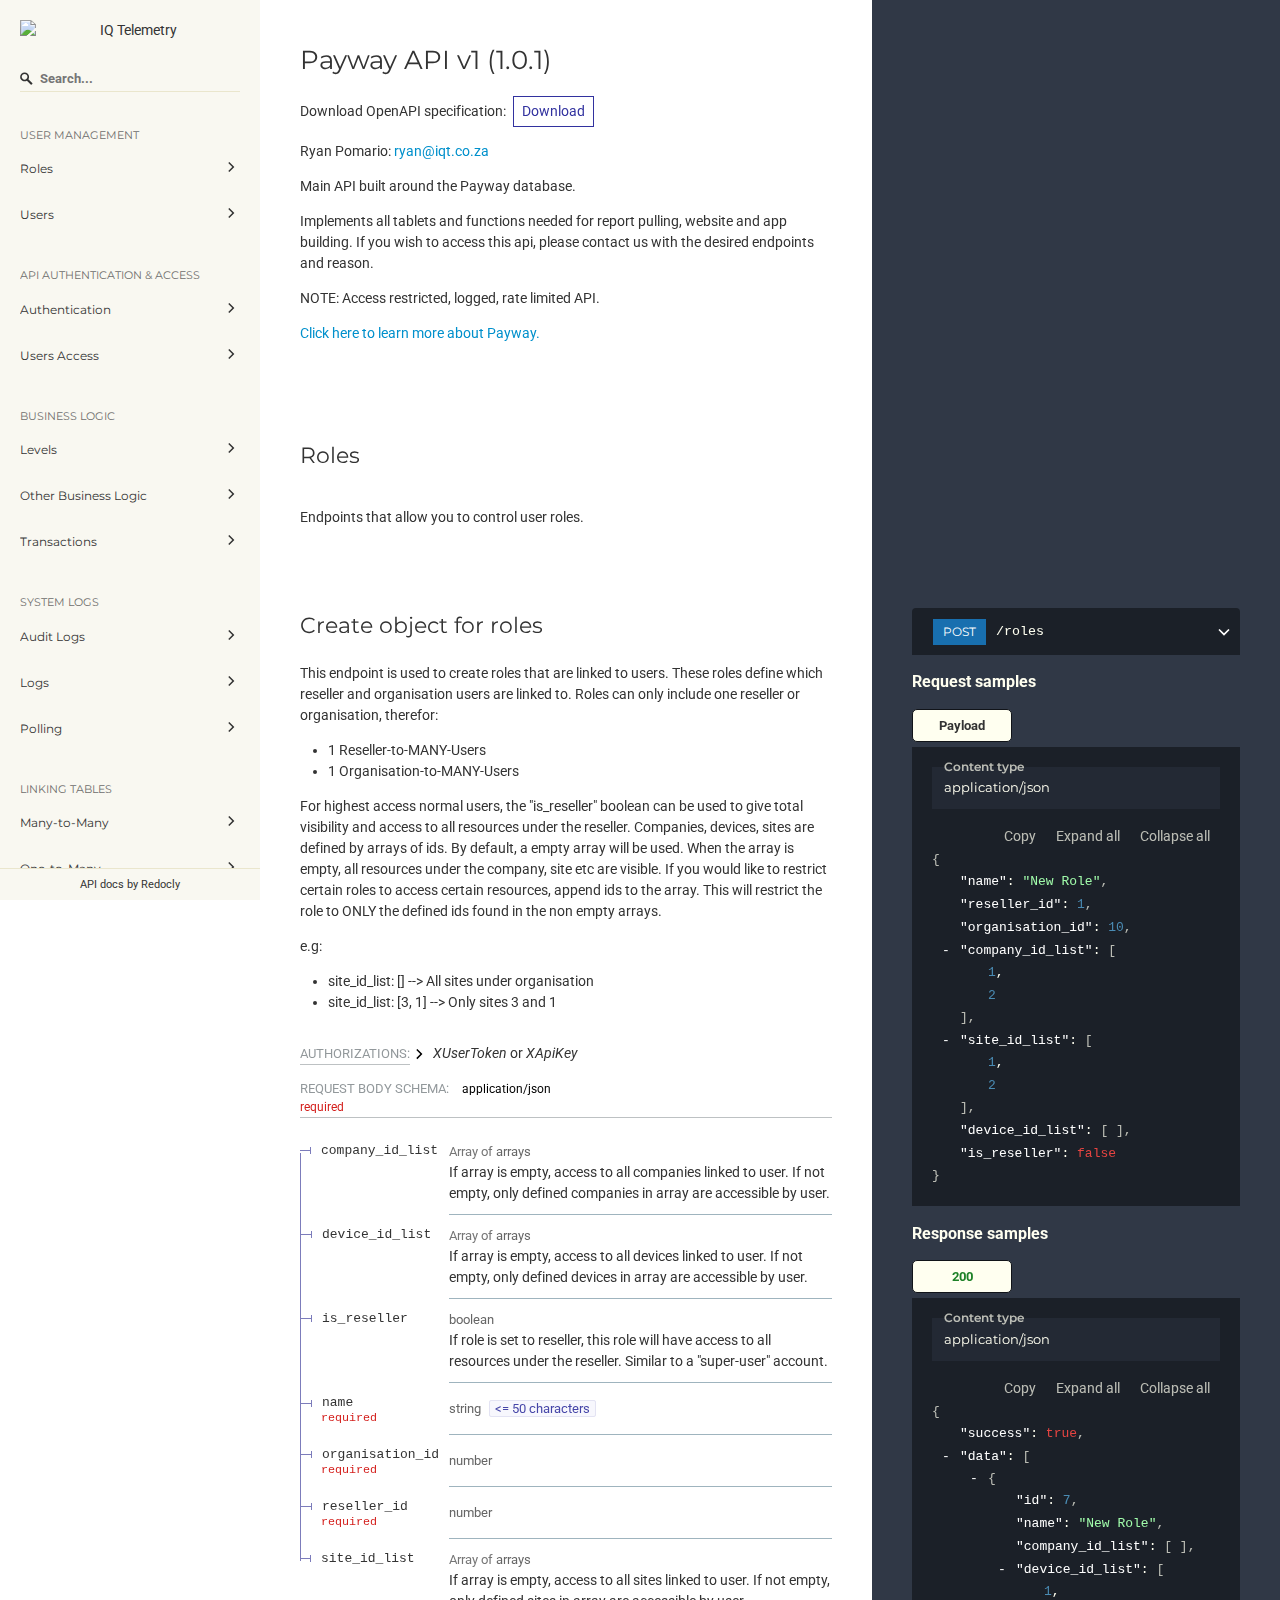
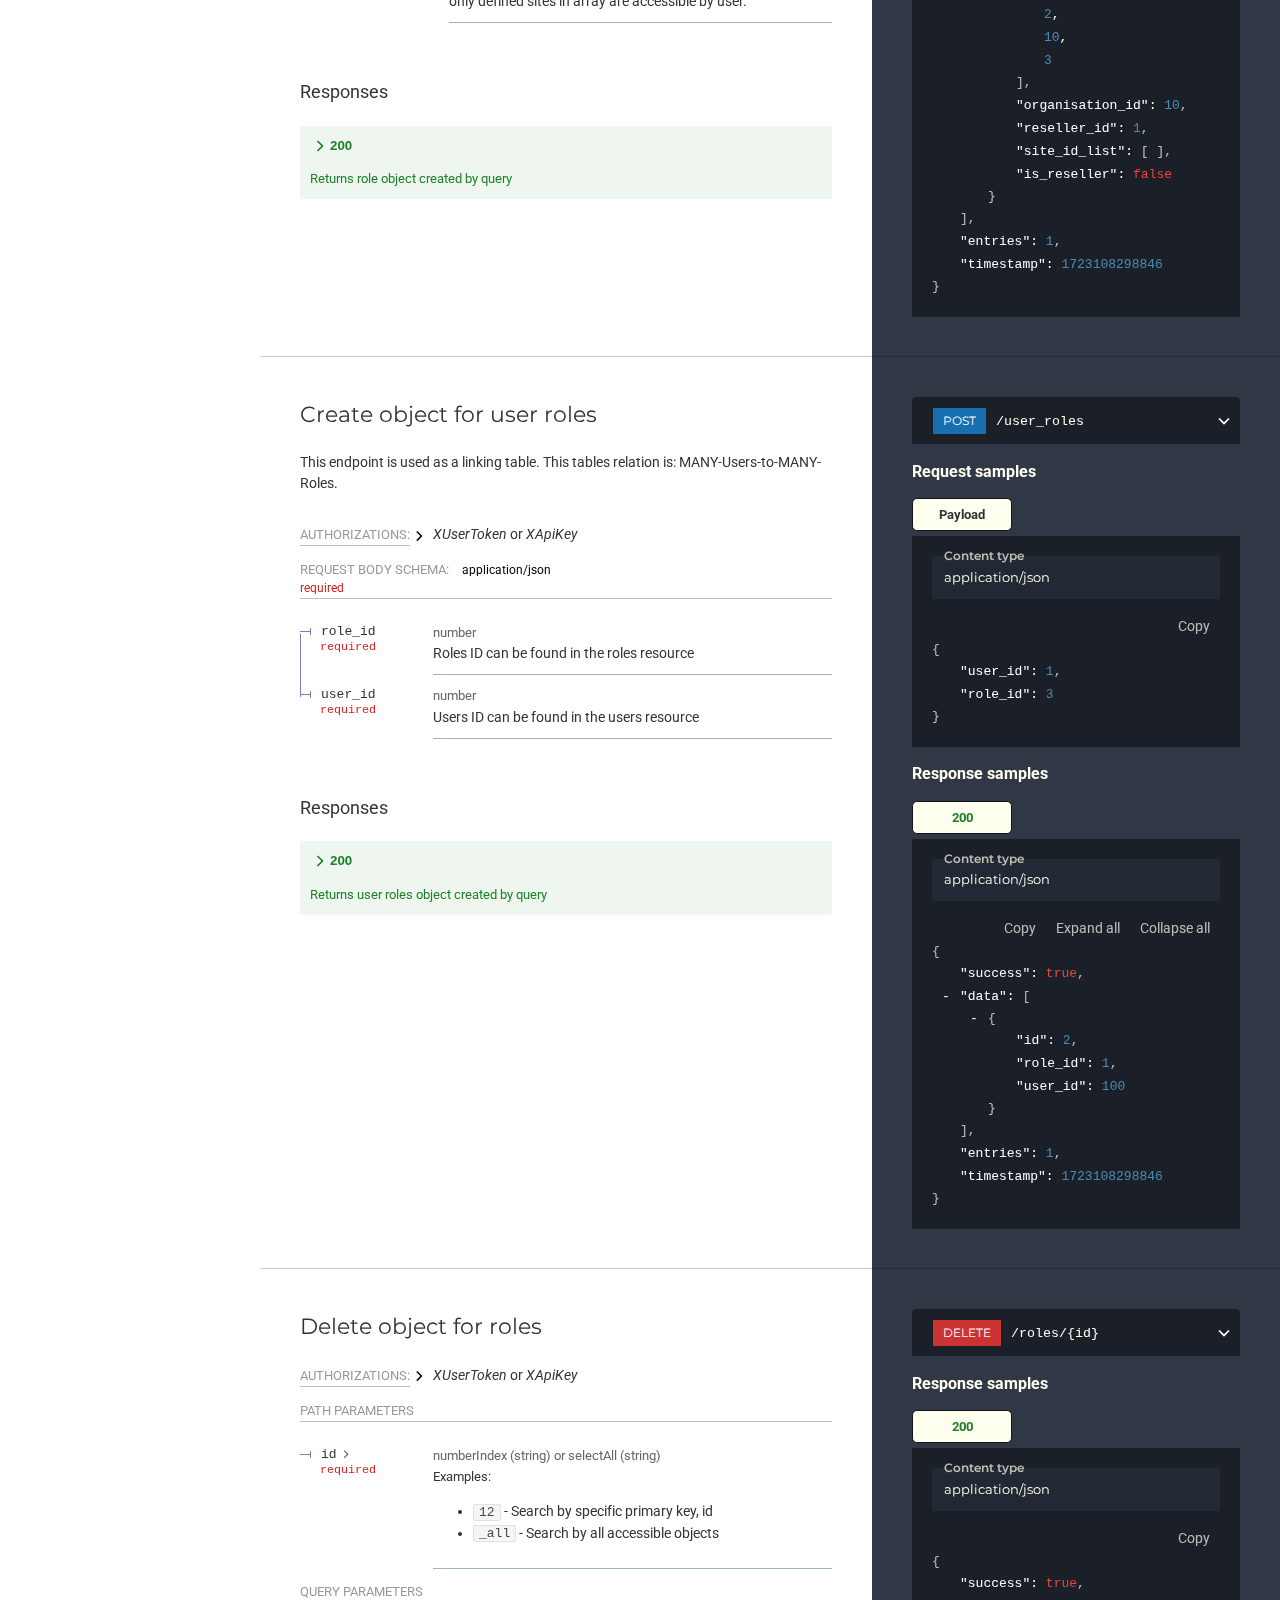
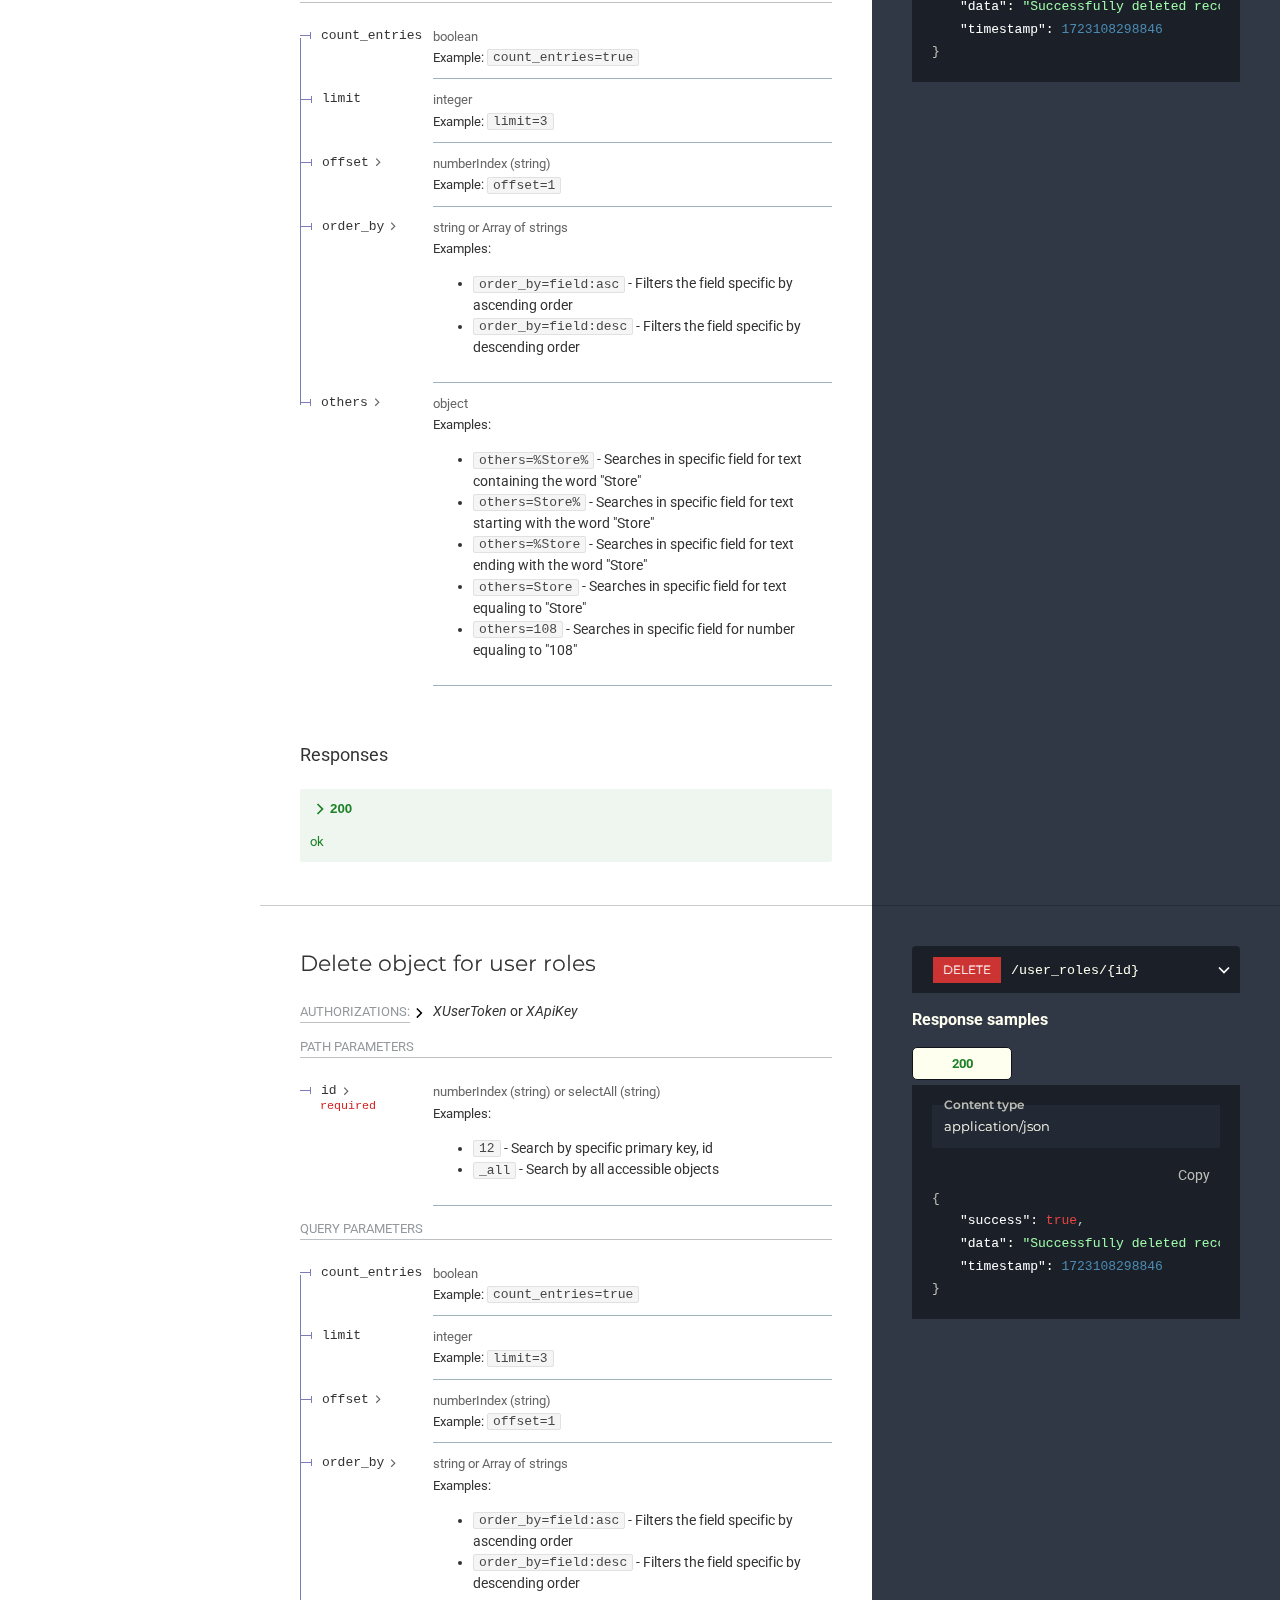
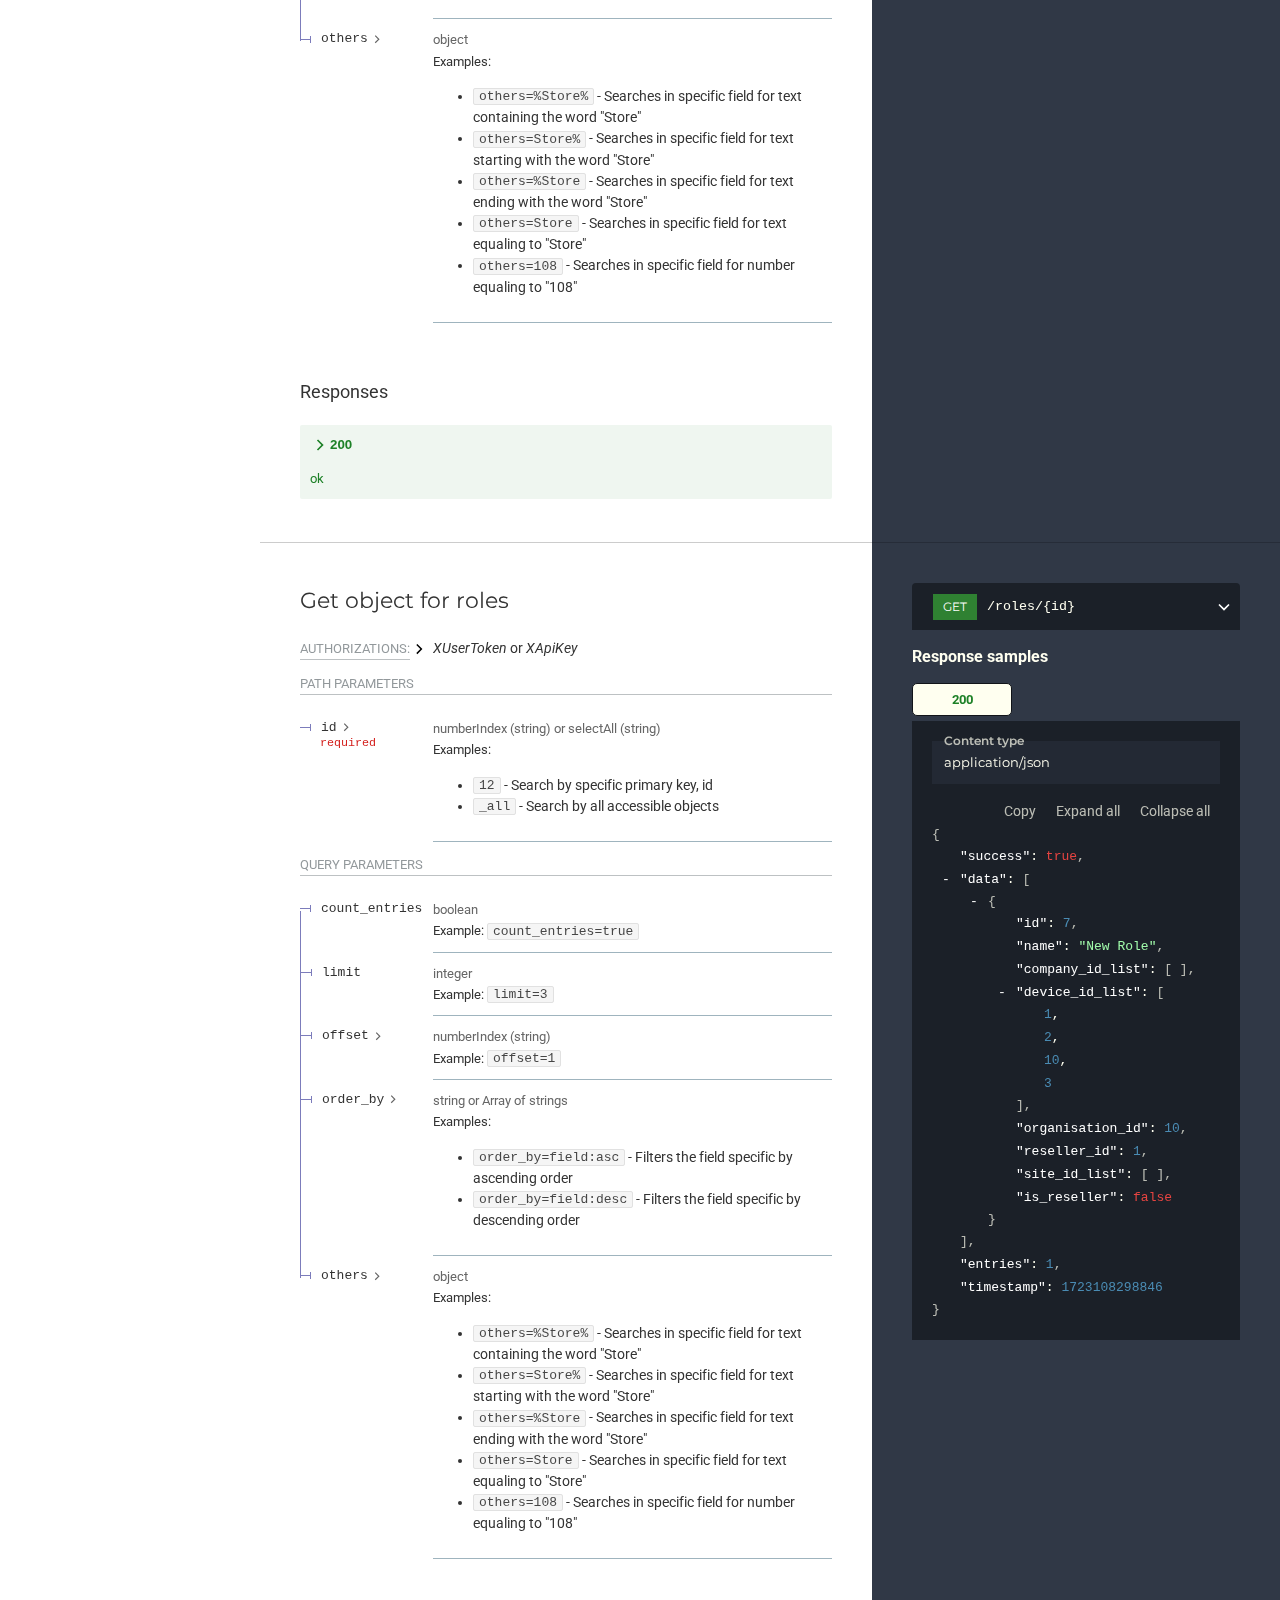
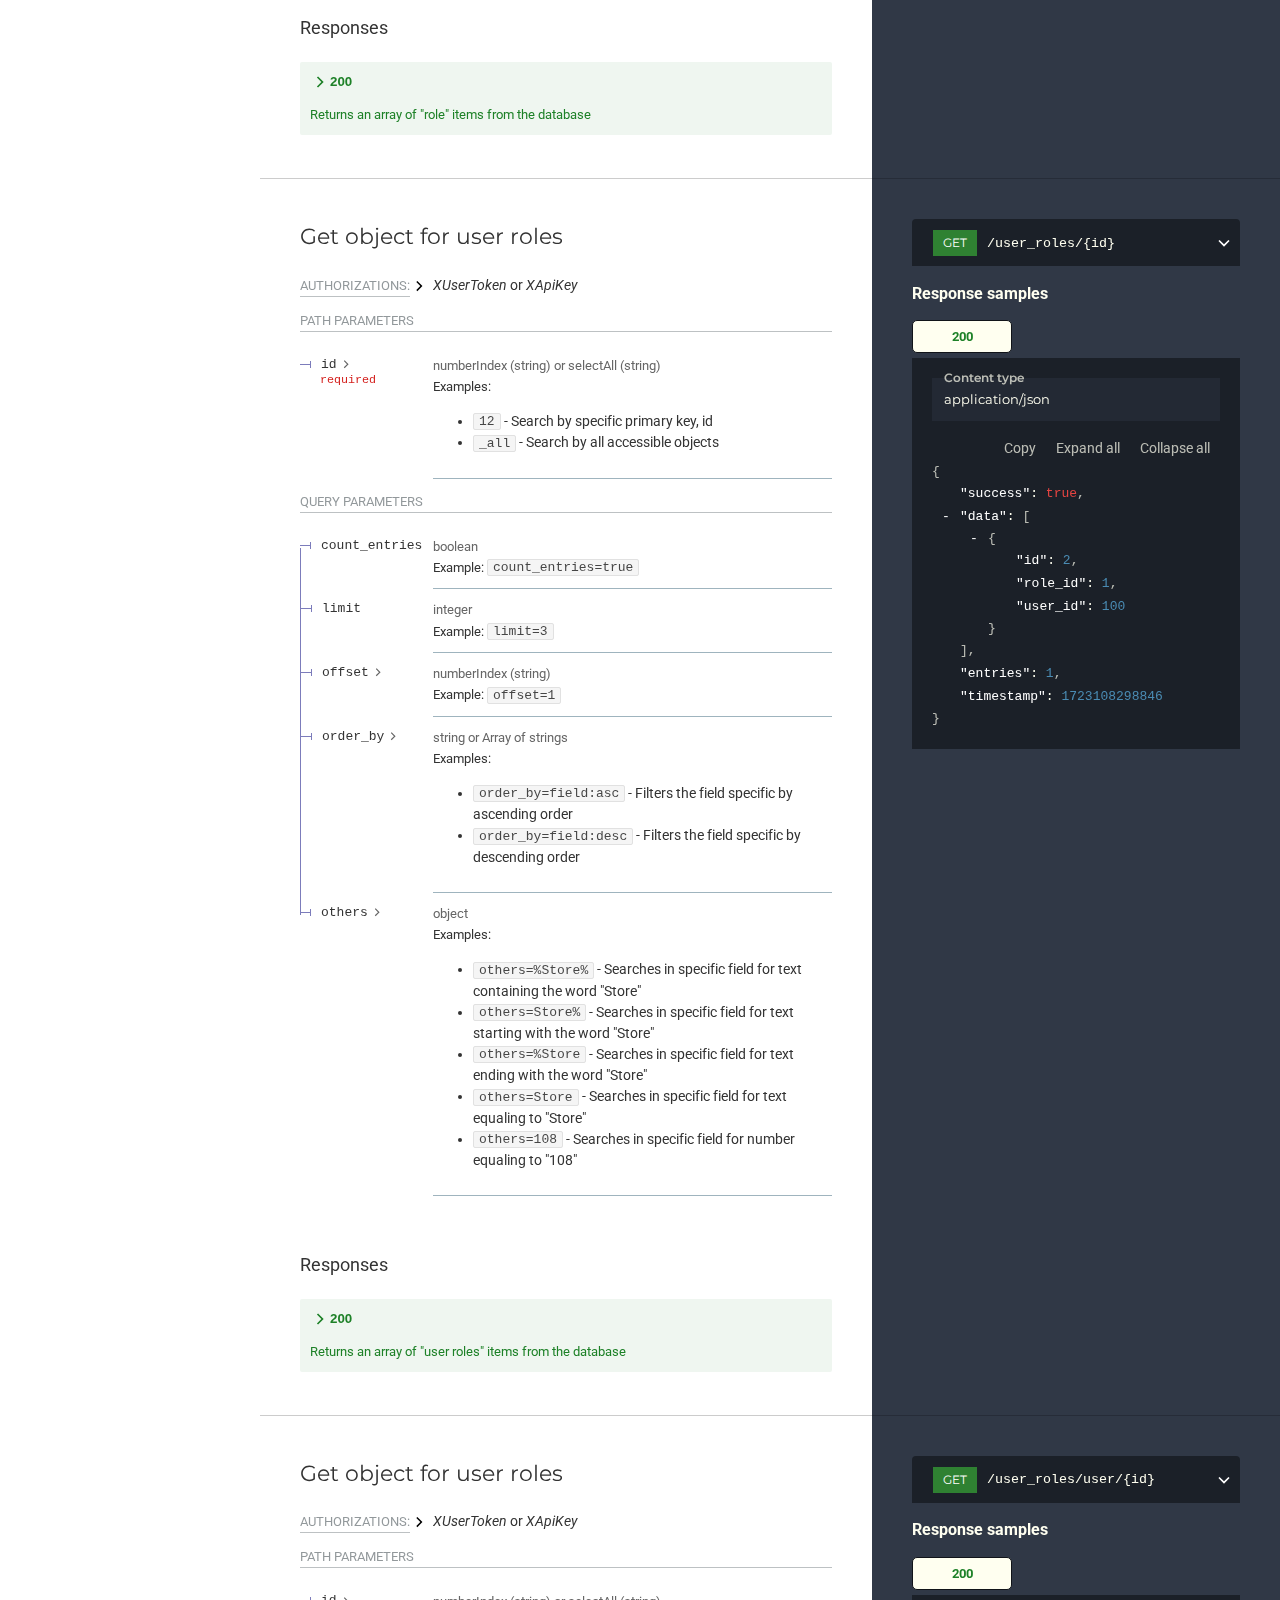
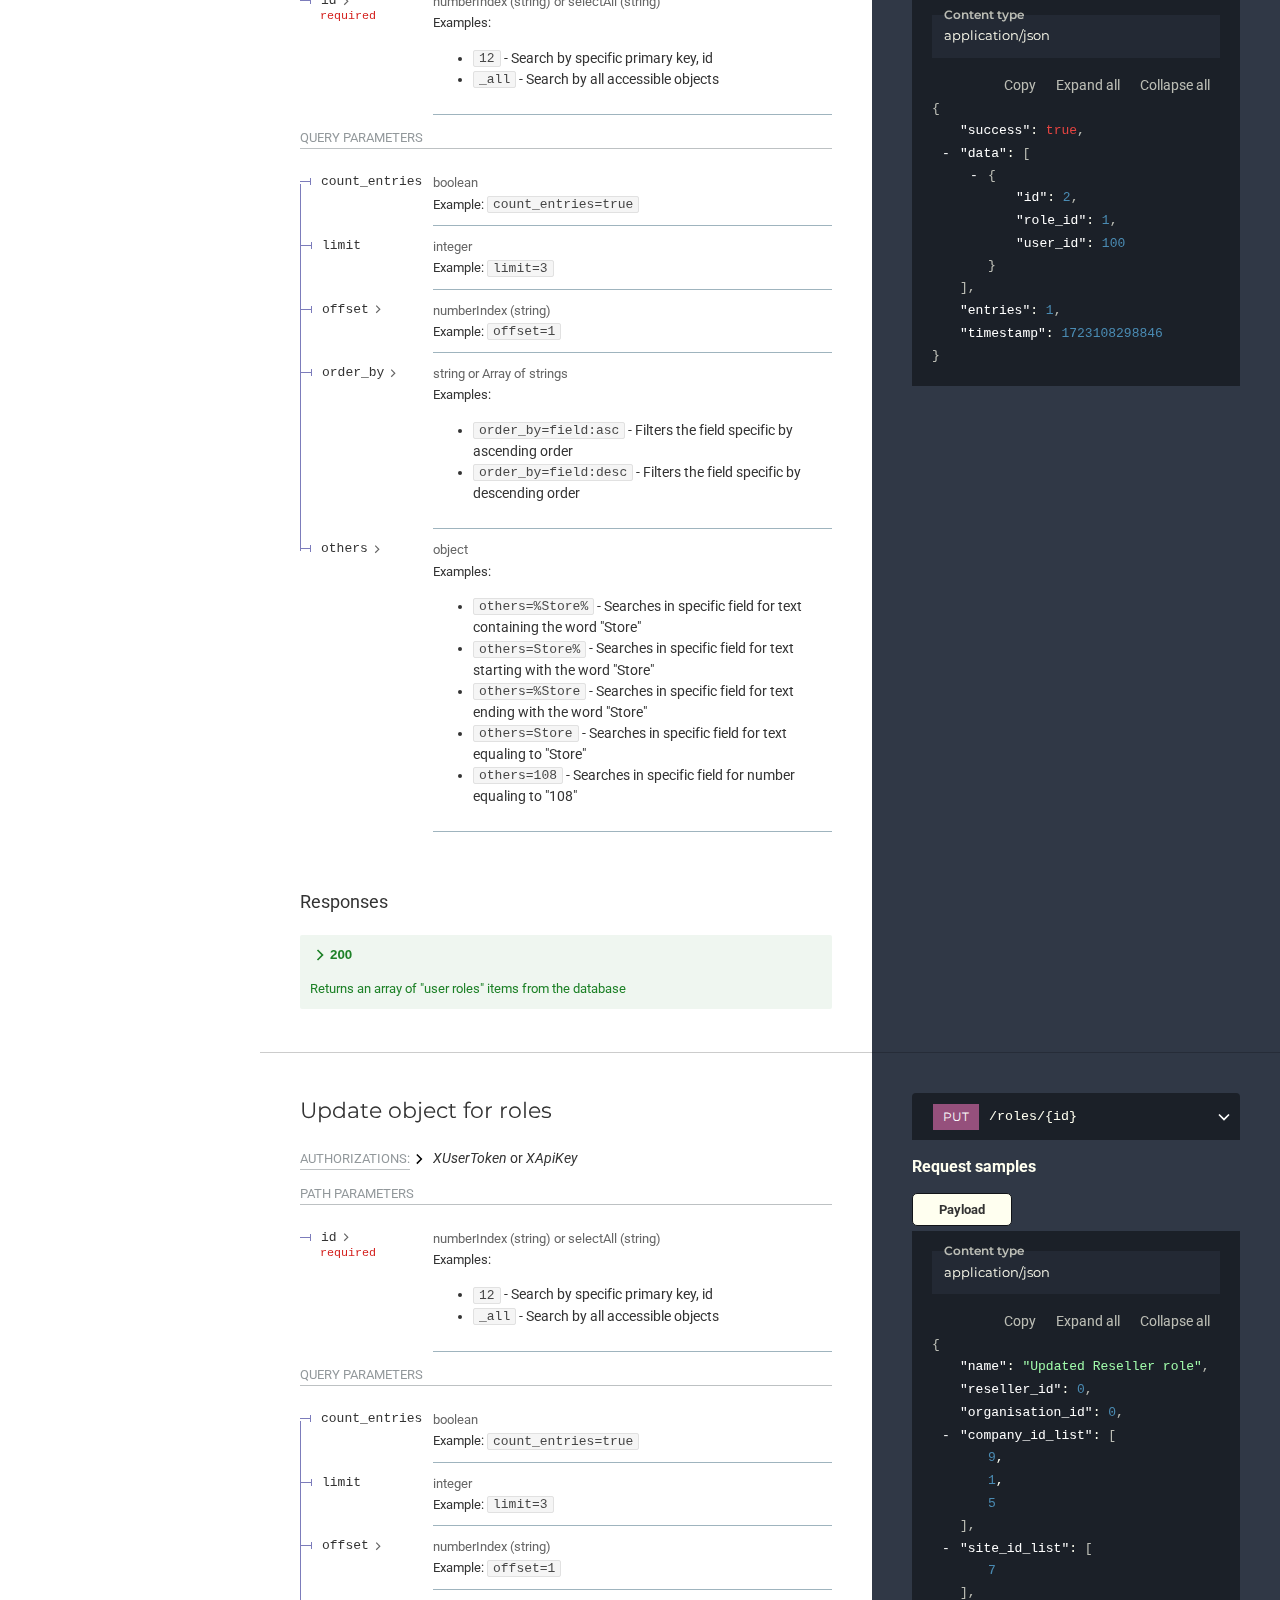
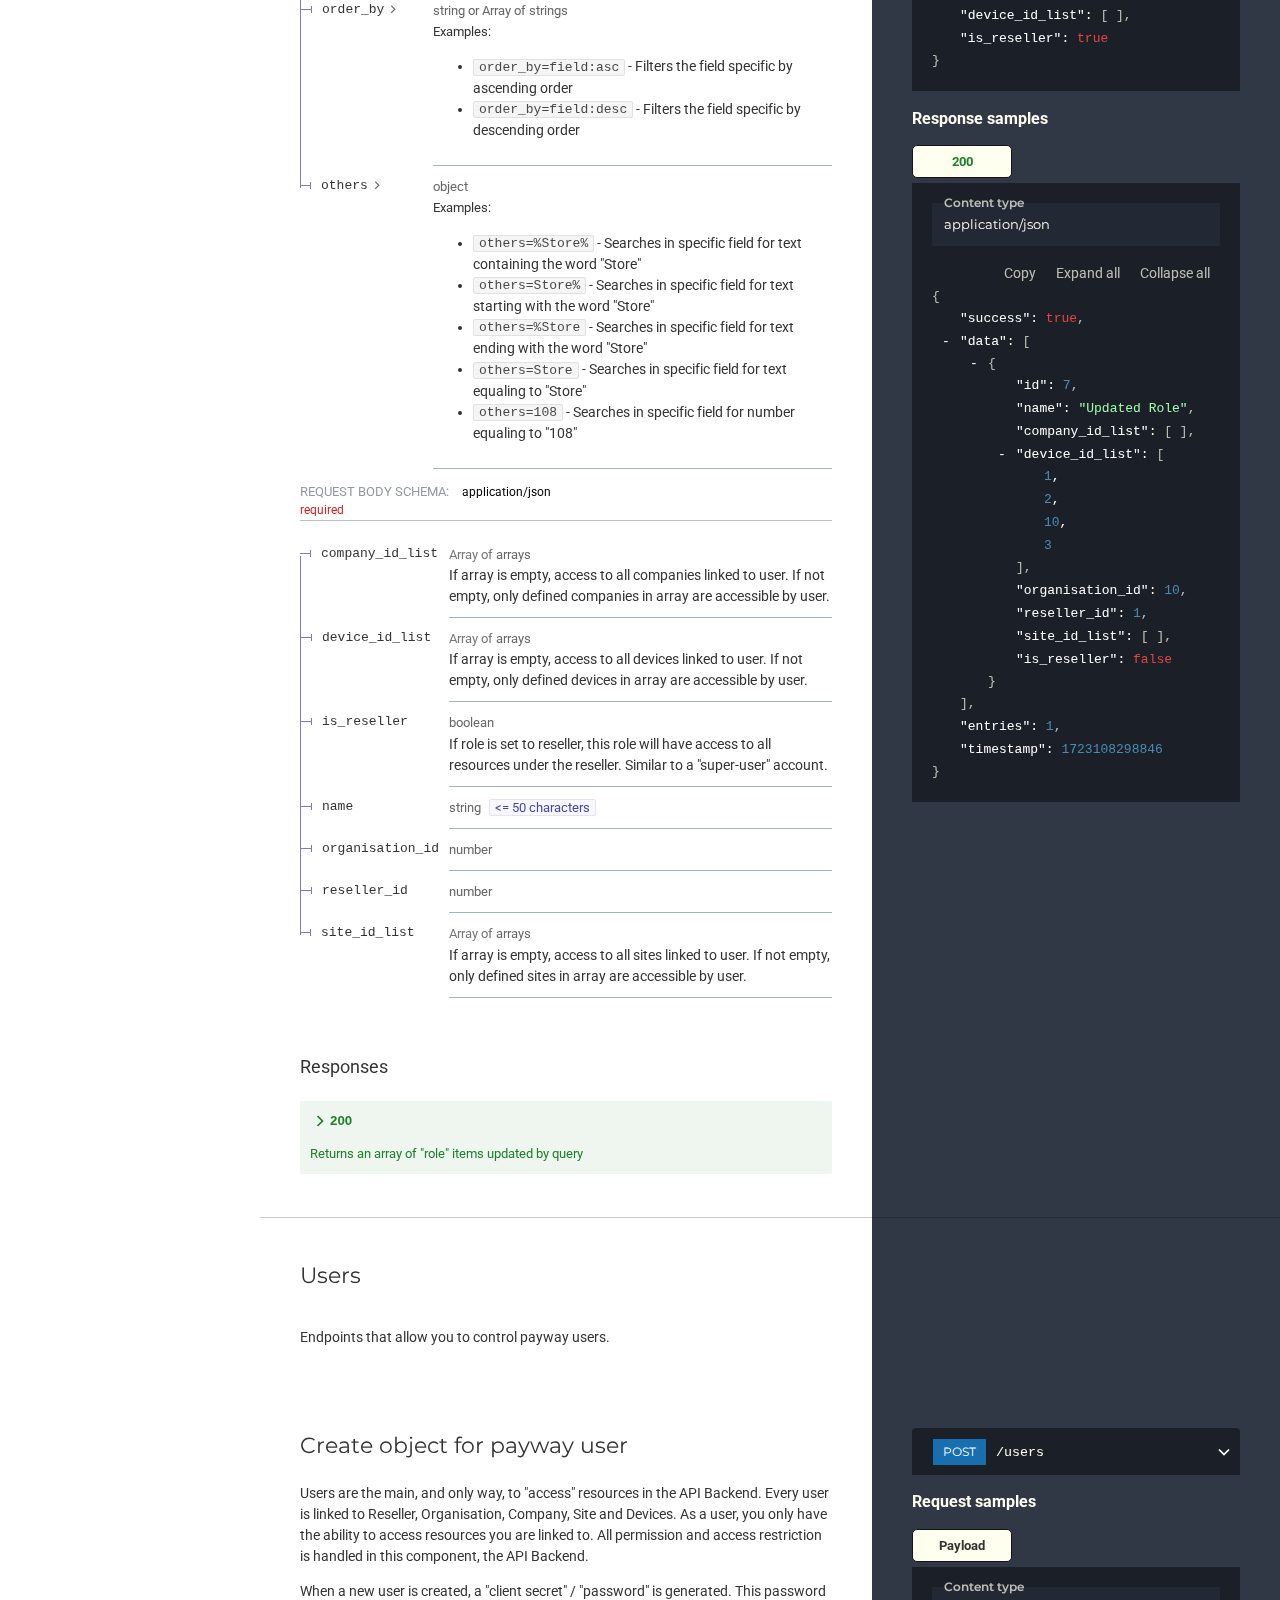
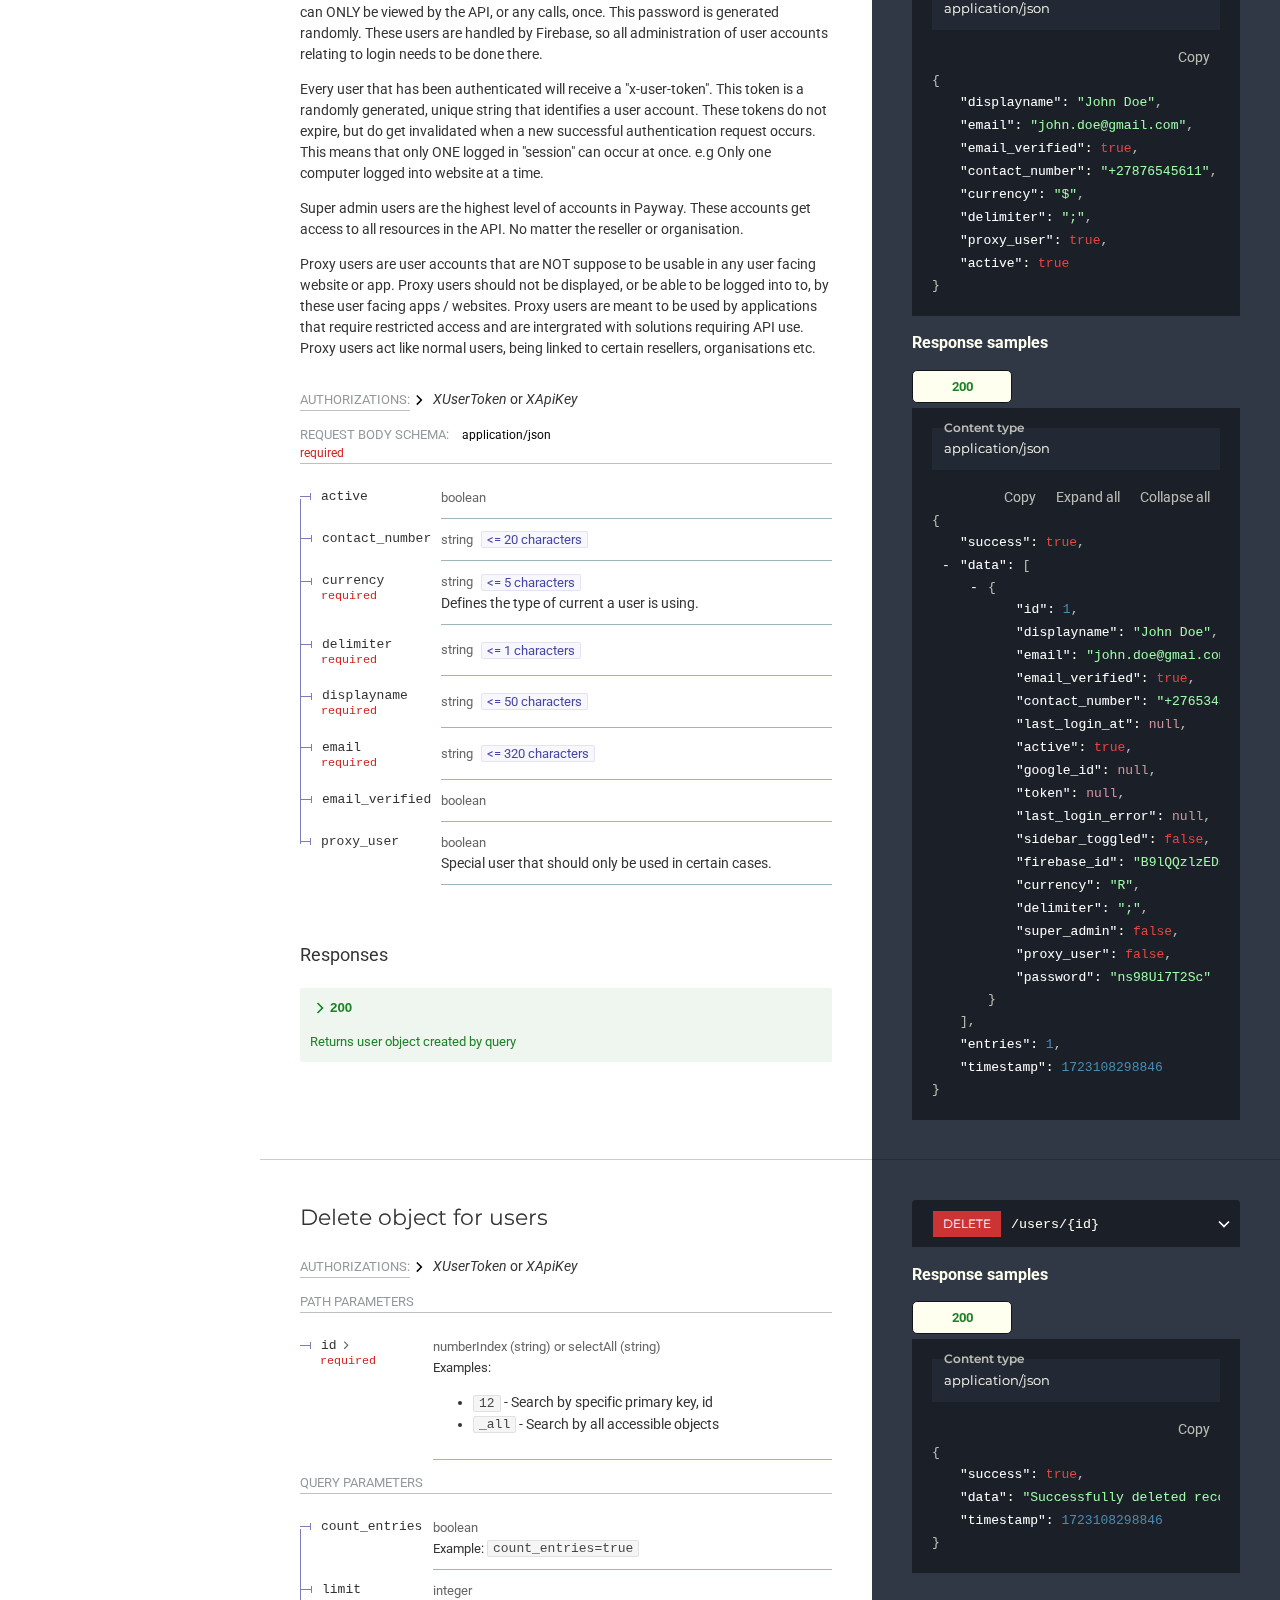
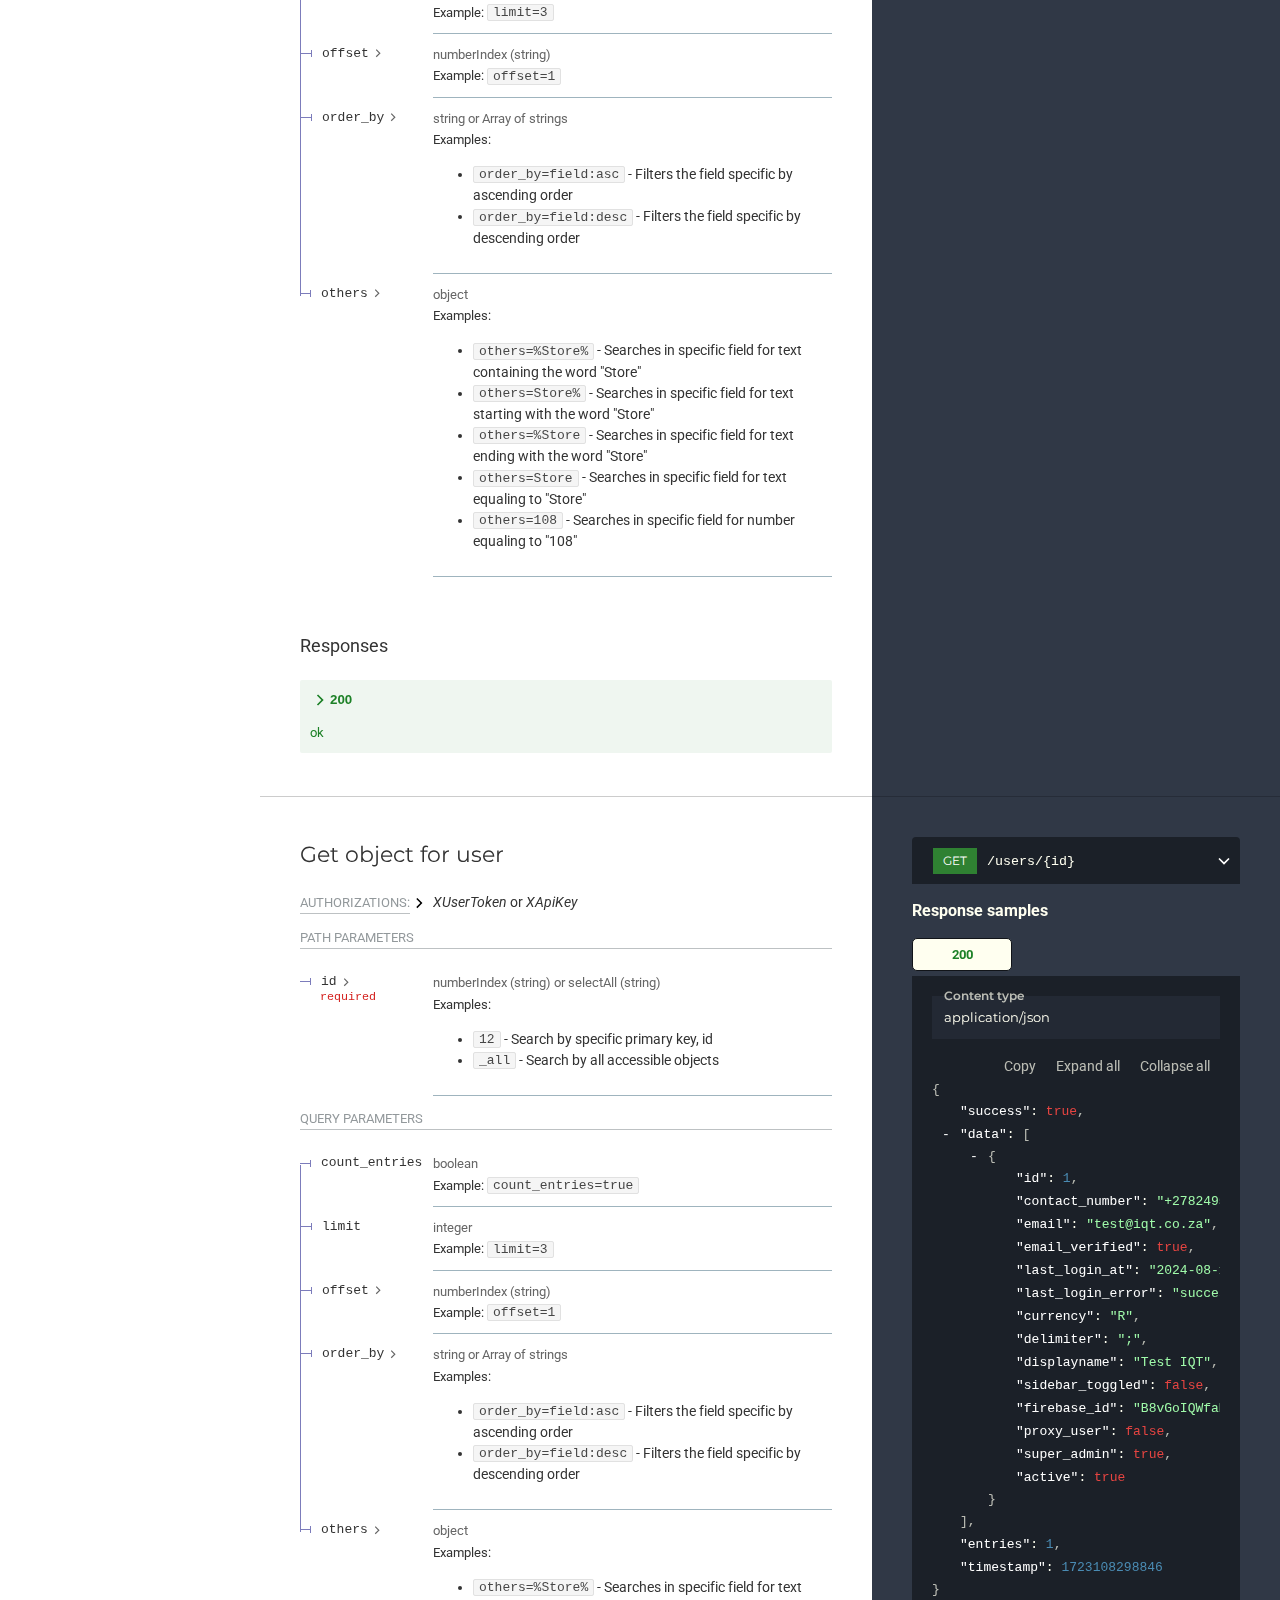
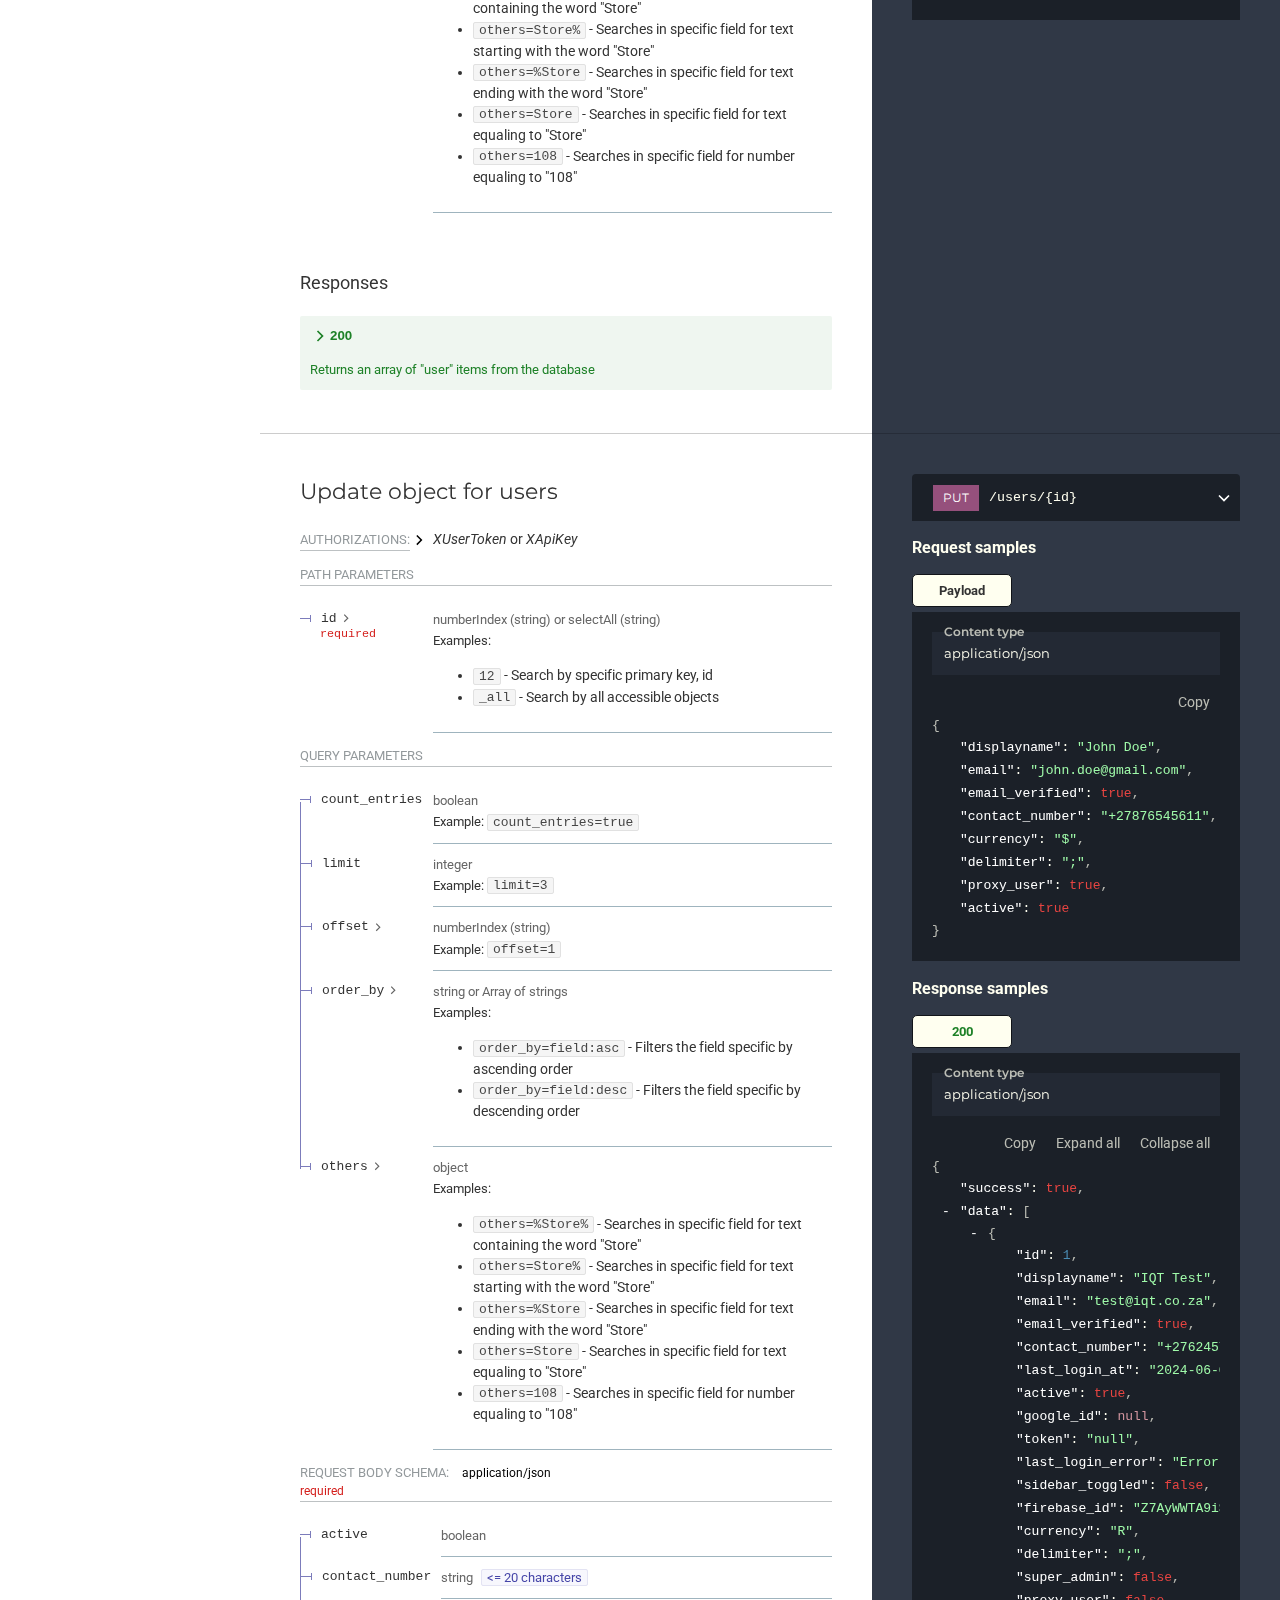
==== docs/index.html @ f42d96e9 "Add OpenAPI spec" ====
<!DOCTYPE html>
<html>

<head>
  <meta charset="utf8" />
  <title>Payway API v1</title>
  <!-- needed for adaptive design -->
  <meta name="viewport" content="width=device-width, initial-scale=1">
  <style>
    body {
      padding: 0;
      margin: 0;
    }
  </style>
  <script src="https://cdn.redoc.ly/redoc/v2.1.5/bundles/redoc.standalone.js"></script><style data-styled="true" data-styled-version="6.1.12">.htdgPt{width:calc(100% - 40%);padding:0 40px;}/*!sc*/
@media print,screen and (max-width: 75rem){.htdgPt{width:100%;padding:40px 40px;}}/*!sc*/
.gxopqJ{width:calc(100% - 40%);padding:0 40px;}/*!sc*/
@media print,screen and (max-width: 75rem){.gxopqJ{width:100%;padding:0px 40px;}}/*!sc*/
data-styled.g4[id="sc-fQpRED"]{content:"htdgPt,gxopqJ,"}/*!sc*/
.diwyyM{padding:40px 0;}/*!sc*/
.diwyyM:last-child{min-height:calc(100vh + 1px);}/*!sc*/
.diwyyM>.diwyyM:last-child{min-height:initial;}/*!sc*/
@media print,screen and (max-width: 75rem){.diwyyM{padding:0;}}/*!sc*/
.kcRA-dj{padding:40px 0;position:relative;}/*!sc*/
.kcRA-dj:last-child{min-height:calc(100vh + 1px);}/*!sc*/
.kcRA-dj>.kcRA-dj:last-child{min-height:initial;}/*!sc*/
@media print,screen and (max-width: 75rem){.kcRA-dj{padding:0;}}/*!sc*/
.kcRA-dj:not(:last-of-type):after{position:absolute;bottom:0;width:100%;display:block;content:'';border-bottom:1px solid rgba(0, 0, 0, 0.2);}/*!sc*/
data-styled.g5[id="sc-dsLQwm"]{content:"diwyyM,kcRA-dj,"}/*!sc*/
.giBmgW{width:40%;color:ivory;background-color:#303846;padding:0 40px;}/*!sc*/
@media print,screen and (max-width: 75rem){.giBmgW{width:100%;padding:40px 40px;}}/*!sc*/
data-styled.g6[id="sc-iKTcqh"]{content:"giBmgW,"}/*!sc*/
.fFxqEH{background-color:#303846;}/*!sc*/
data-styled.g7[id="sc-gnpbhQ"]{content:"fFxqEH,"}/*!sc*/
.dSIRVR{display:flex;width:100%;padding:0;}/*!sc*/
@media print,screen and (max-width: 75rem){.dSIRVR{flex-direction:column;}}/*!sc*/
data-styled.g8[id="sc-la-DxNn"]{content:"dSIRVR,"}/*!sc*/
.gfRsnu{font-family:Montserrat,sans-serif;font-weight:400;font-size:1.85714em;line-height:1.6em;color:#333333;}/*!sc*/
data-styled.g9[id="sc-iCZwEW"]{content:"gfRsnu,"}/*!sc*/
.cbpGTP{font-family:Montserrat,sans-serif;font-weight:400;font-size:1.57143em;line-height:1.6em;color:#333333;margin:0 0 20px;}/*!sc*/
data-styled.g10[id="sc-knesRu"]{content:"cbpGTP,"}/*!sc*/
.hXfqdp{color:ivory;}/*!sc*/
data-styled.g12[id="sc-kkmypM"]{content:"hXfqdp,"}/*!sc*/
.gwrByh{border-bottom:1px solid rgba(38, 50, 56, 0.3);margin:1em 0 1em 0;color:rgba(38, 50, 56, 0.5);font-weight:normal;text-transform:uppercase;font-size:0.929em;line-height:20px;}/*!sc*/
data-styled.g13[id="sc-dkjaqt"]{content:"gwrByh,"}/*!sc*/
.hSvuOo{cursor:pointer;margin-left:-20px;padding:0;line-height:1;width:20px;display:inline-block;outline:0;}/*!sc*/
.hSvuOo:before{content:'';width:15px;height:15px;background-size:contain;background-image:url('[data-uri]');opacity:0.5;visibility:hidden;display:inline-block;vertical-align:middle;}/*!sc*/
h1:hover>.hSvuOo::before,h2:hover>.hSvuOo::before,.hSvuOo:hover::before{visibility:visible;}/*!sc*/
data-styled.g14[id="sc-jCbFiK"]{content:"hSvuOo,"}/*!sc*/
.gUrACV{height:18px;width:18px;min-width:18px;vertical-align:middle;float:right;transition:transform 0.2s ease-out;transform:rotateZ(-90deg);}/*!sc*/
.dJanPw{height:1.3em;width:1.3em;min-width:1.3em;vertical-align:middle;transition:transform 0.2s ease-out;transform:rotateZ(-90deg);}/*!sc*/
.fqtTpb{height:1.5em;width:1.5em;min-width:1.5em;vertical-align:middle;float:left;transition:transform 0.2s ease-out;transform:rotateZ(-90deg);}/*!sc*/
.fqtTpb polygon{fill:#1d8127;}/*!sc*/
.iMxoRf{height:20px;width:20px;min-width:20px;vertical-align:middle;float:right;transition:transform 0.2s ease-out;transform:rotateZ(0);}/*!sc*/
.iMxoRf polygon{fill:white;}/*!sc*/
.MHxpd{height:18px;width:18px;min-width:18px;vertical-align:middle;transition:transform 0.2s ease-out;transform:rotateZ(-90deg);}/*!sc*/
data-styled.g15[id="sc-cBYhjr"]{content:"gUrACV,dJanPw,fqtTpb,iMxoRf,MHxpd,"}/*!sc*/
.gbdrVc{border-left:1px solid #7c7cbb;box-sizing:border-box;position:relative;padding:10px 10px 10px 0;}/*!sc*/
@media screen and (max-width: 50rem){.gbdrVc{display:block;overflow:hidden;}}/*!sc*/
tr:first-of-type>.gbdrVc,tr.last>.gbdrVc{border-left-width:0;background-position:top left;background-repeat:no-repeat;background-size:1px 100%;}/*!sc*/
tr:first-of-type>.gbdrVc{background-image:linear-gradient(
      to bottom,
      transparent 0%,
      transparent 22px,
      #7c7cbb 22px,
      #7c7cbb 100%
    );}/*!sc*/
tr.last>.gbdrVc{background-image:linear-gradient(
      to bottom,
      #7c7cbb 0%,
      #7c7cbb 22px,
      transparent 22px,
      transparent 100%
    );}/*!sc*/
tr.last+tr>.gbdrVc{border-left-color:transparent;}/*!sc*/
tr.last:first-child>.gbdrVc{background:none;border-left-color:transparent;}/*!sc*/
data-styled.g18[id="sc-tOkKi"]{content:"gbdrVc,"}/*!sc*/
.bUksBx{vertical-align:top;line-height:20px;white-space:nowrap;font-size:13px;font-family:Courier,monospace;}/*!sc*/
.bUksBx.deprecated{text-decoration:line-through;color:#707070;}/*!sc*/
data-styled.g20[id="sc-epPVmt"]{content:"bUksBx,"}/*!sc*/
.exGrJC{border-bottom:1px solid #9fb4be;padding:10px 0;width:75%;box-sizing:border-box;}/*!sc*/
tr.expanded .exGrJC{border-bottom:none;}/*!sc*/
@media screen and (max-width: 50rem){.exGrJC{padding:0 20px;border-bottom:none;border-left:1px solid #7c7cbb;}tr.last>.exGrJC{border-left:none;}}/*!sc*/
data-styled.g21[id="sc-fpSrms"]{content:"exGrJC,"}/*!sc*/
.hTjFRU{color:#7c7cbb;font-family:Courier,monospace;margin-right:10px;}/*!sc*/
.hTjFRU::before{content:'';display:inline-block;vertical-align:middle;width:10px;height:1px;background:#7c7cbb;}/*!sc*/
.hTjFRU::after{content:'';display:inline-block;vertical-align:middle;width:1px;background:#7c7cbb;height:7px;}/*!sc*/
data-styled.g22[id="sc-hfvVTD"]{content:"hTjFRU,"}/*!sc*/
.ceVHDP{border-collapse:separate;border-radius:3px;font-size:14px;border-spacing:0;width:100%;}/*!sc*/
.ceVHDP >tr{vertical-align:middle;}/*!sc*/
@media screen and (max-width: 50rem){.ceVHDP{display:block;}.ceVHDP >tr,.ceVHDP >tbody>tr{display:block;}}/*!sc*/
@media screen and (max-width: 50rem) and (-ms-high-contrast:none){.ceVHDP td{float:left;width:100%;}}/*!sc*/
.ceVHDP .sc-ifyrTC,.ceVHDP .sc-ifyrTC .sc-ifyrTC .sc-ifyrTC,.ceVHDP .sc-ifyrTC .sc-ifyrTC .sc-ifyrTC .sc-ifyrTC .sc-ifyrTC{margin:1em;margin-right:0;background:#fafafa;}/*!sc*/
.ceVHDP .sc-ifyrTC .sc-ifyrTC,.ceVHDP .sc-ifyrTC .sc-ifyrTC .sc-ifyrTC .sc-ifyrTC,.ceVHDP .sc-ifyrTC .sc-ifyrTC .sc-ifyrTC .sc-ifyrTC .sc-ifyrTC .sc-ifyrTC{background:#ffffff;}/*!sc*/
data-styled.g24[id="sc-dENhDJ"]{content:"ceVHDP,"}/*!sc*/
.bXxWav >ul{list-style:none;padding:0;margin:0;margin:0 -5px;}/*!sc*/
.bXxWav >ul >li{padding:5px 10px;display:inline-block;background-color:#1b2028;border-bottom:1px solid rgba(0, 0, 0, 0.5);cursor:pointer;text-align:center;outline:none;color:#ffff8a;margin:0 5px 5px 5px;border:1px solid #111419;border-radius:5px;min-width:60px;font-size:0.9em;font-weight:bold;}/*!sc*/
.bXxWav >ul >li.react-tabs__tab--selected{color:#333333;background:ivory;}/*!sc*/
.bXxWav >ul >li.react-tabs__tab--selected:focus{outline:auto;}/*!sc*/
.bXxWav >ul >li:only-child{flex:none;min-width:100px;}/*!sc*/
.bXxWav >ul >li.tab-success{color:#1d8127;}/*!sc*/
.bXxWav >ul >li.tab-redirect{color:#ffa500;}/*!sc*/
.bXxWav >ul >li.tab-info{color:#87ceeb;}/*!sc*/
.bXxWav >ul >li.tab-error{color:#d41f1c;}/*!sc*/
.bXxWav >.react-tabs__tab-panel{background:#1b2028;}/*!sc*/
.bXxWav >.react-tabs__tab-panel>div,.bXxWav >.react-tabs__tab-panel>pre{padding:20px;margin:0;}/*!sc*/
.bXxWav >.react-tabs__tab-panel>div>pre{padding:0;}/*!sc*/
data-styled.g30[id="sc-bSlUec"]{content:"bXxWav,"}/*!sc*/
.fwfkcU code[class*='language-'],.fwfkcU pre[class*='language-']{text-shadow:0 -0.1em 0.2em black;text-align:left;white-space:pre;word-spacing:normal;word-break:normal;word-wrap:normal;line-height:1.5;-moz-tab-size:4;-o-tab-size:4;tab-size:4;-webkit-hyphens:none;-moz-hyphens:none;-ms-hyphens:none;hyphens:none;}/*!sc*/
@media print{.fwfkcU code[class*='language-'],.fwfkcU pre[class*='language-']{text-shadow:none;}}/*!sc*/
.fwfkcU pre[class*='language-']{padding:1em;margin:0.5em 0;overflow:auto;}/*!sc*/
.fwfkcU .token.comment,.fwfkcU .token.prolog,.fwfkcU .token.doctype,.fwfkcU .token.cdata{color:hsl(30, 20%, 50%);}/*!sc*/
.fwfkcU .token.punctuation{opacity:0.7;}/*!sc*/
.fwfkcU .namespace{opacity:0.7;}/*!sc*/
.fwfkcU .token.property,.fwfkcU .token.tag,.fwfkcU .token.number,.fwfkcU .token.constant,.fwfkcU .token.symbol{color:#4a8bb3;}/*!sc*/
.fwfkcU .token.boolean{color:#e64441;}/*!sc*/
.fwfkcU .token.selector,.fwfkcU .token.attr-name,.fwfkcU .token.string,.fwfkcU .token.char,.fwfkcU .token.builtin,.fwfkcU .token.inserted{color:#a0fbaa;}/*!sc*/
.fwfkcU .token.selector+a,.fwfkcU .token.attr-name+a,.fwfkcU .token.string+a,.fwfkcU .token.char+a,.fwfkcU .token.builtin+a,.fwfkcU .token.inserted+a,.fwfkcU .token.selector+a:visited,.fwfkcU .token.attr-name+a:visited,.fwfkcU .token.string+a:visited,.fwfkcU .token.char+a:visited,.fwfkcU .token.builtin+a:visited,.fwfkcU .token.inserted+a:visited{color:#4ed2ba;text-decoration:underline;}/*!sc*/
.fwfkcU .token.property.string{color:white;}/*!sc*/
.fwfkcU .token.operator,.fwfkcU .token.entity,.fwfkcU .token.url,.fwfkcU .token.variable{color:hsl(40, 90%, 60%);}/*!sc*/
.fwfkcU .token.atrule,.fwfkcU .token.attr-value,.fwfkcU .token.keyword{color:hsl(350, 40%, 70%);}/*!sc*/
.fwfkcU .token.regex,.fwfkcU .token.important{color:#e90;}/*!sc*/
.fwfkcU .token.important,.fwfkcU .token.bold{font-weight:bold;}/*!sc*/
.fwfkcU .token.italic{font-style:italic;}/*!sc*/
.fwfkcU .token.entity{cursor:help;}/*!sc*/
.fwfkcU .token.deleted{color:red;}/*!sc*/
data-styled.g32[id="sc-euGpHm"]{content:"fwfkcU,"}/*!sc*/
.bMXXJy{opacity:0.7;transition:opacity 0.3s ease;text-align:right;}/*!sc*/
.bMXXJy:focus-within{opacity:1;}/*!sc*/
.bMXXJy >button{background-color:transparent;border:0;color:inherit;padding:2px 10px;font-family:Roboto,sans-serif;font-size:14px;line-height:1.5em;cursor:pointer;outline:0;}/*!sc*/
.bMXXJy >button :hover,.bMXXJy >button :focus{background:rgba(255, 255, 255, 0.1);}/*!sc*/
data-styled.g33[id="sc-pFPEP"]{content:"bMXXJy,"}/*!sc*/
.bWVgjU{position:relative;}/*!sc*/
data-styled.g37[id="sc-dJDBYC"]{content:"bWVgjU,"}/*!sc*/
.fafqZb{margin-left:10px;text-transform:none;font-size:0.929em;color:black;}/*!sc*/
data-styled.g41[id="sc-dwYcXH"]{content:"fafqZb,"}/*!sc*/
.gVLcub{font-family:Roboto,sans-serif;font-weight:400;line-height:1.5em;}/*!sc*/
.gVLcub p:last-child{margin-bottom:0;}/*!sc*/
.gVLcub h1{font-family:Montserrat,sans-serif;font-weight:400;font-size:1.85714em;line-height:1.6em;color:#32329f;margin-top:0;}/*!sc*/
.gVLcub h2{font-family:Montserrat,sans-serif;font-weight:400;font-size:1.57143em;line-height:1.6em;color:#333333;}/*!sc*/
.gVLcub code{color:#e53935;background-color:rgba(38, 50, 56, 0.05);font-family:Courier,monospace;border-radius:2px;border:1px solid rgba(38, 50, 56, 0.1);padding:0 5px;font-size:13px;font-weight:400;word-break:break-word;}/*!sc*/
.gVLcub pre{font-family:Courier,monospace;white-space:pre;background-color:#1b2028;color:white;padding:20px;overflow-x:auto;line-height:normal;border-radius:0;border:1px solid rgba(38, 50, 56, 0.1);}/*!sc*/
.gVLcub pre code{background-color:transparent;color:white;padding:0;}/*!sc*/
.gVLcub pre code:before,.gVLcub pre code:after{content:none;}/*!sc*/
.gVLcub blockquote{margin:0;margin-bottom:1em;padding:0 15px;color:#777;border-left:4px solid #ddd;}/*!sc*/
.gVLcub img{max-width:100%;box-sizing:content-box;}/*!sc*/
.gVLcub ul,.gVLcub ol{padding-left:2em;margin:0;margin-bottom:1em;}/*!sc*/
.gVLcub ul ul,.gVLcub ol ul,.gVLcub ul ol,.gVLcub ol ol{margin-bottom:0;margin-top:0;}/*!sc*/
.gVLcub table{display:block;width:100%;overflow:auto;word-break:normal;word-break:keep-all;border-collapse:collapse;border-spacing:0;margin-top:1.5em;margin-bottom:1.5em;}/*!sc*/
.gVLcub table tr{background-color:#fff;border-top:1px solid #ccc;}/*!sc*/
.gVLcub table tr:nth-child(2n){background-color:#fafafa;}/*!sc*/
.gVLcub table th,.gVLcub table td{padding:6px 13px;border:1px solid #ddd;}/*!sc*/
.gVLcub table th{text-align:left;font-weight:bold;}/*!sc*/
.gVLcub .share-link{cursor:pointer;margin-left:-20px;padding:0;line-height:1;width:20px;display:inline-block;outline:0;}/*!sc*/
.gVLcub .share-link:before{content:'';width:15px;height:15px;background-size:contain;background-image:url('[data-uri]');opacity:0.5;visibility:hidden;display:inline-block;vertical-align:middle;}/*!sc*/
.gVLcub h1:hover>.share-link::before,.gVLcub h2:hover>.share-link::before,.gVLcub .share-link:hover::before{visibility:visible;}/*!sc*/
.gVLcub a{text-decoration:auto;color:#0090cc;}/*!sc*/
.gVLcub a:visited{color:#0090cc;}/*!sc*/
.gVLcub a:hover{color:#33c3ff;text-decoration:auto;}/*!sc*/
.jOAedZ{font-family:Roboto,sans-serif;font-weight:400;line-height:1.5em;}/*!sc*/
.jOAedZ p:last-child{margin-bottom:0;}/*!sc*/
.jOAedZ p:first-child{margin-top:0;}/*!sc*/
.jOAedZ p:last-child{margin-bottom:0;}/*!sc*/
.jOAedZ h1{font-family:Montserrat,sans-serif;font-weight:400;font-size:1.85714em;line-height:1.6em;color:#32329f;margin-top:0;}/*!sc*/
.jOAedZ h2{font-family:Montserrat,sans-serif;font-weight:400;font-size:1.57143em;line-height:1.6em;color:#333333;}/*!sc*/
.jOAedZ code{color:#e53935;background-color:rgba(38, 50, 56, 0.05);font-family:Courier,monospace;border-radius:2px;border:1px solid rgba(38, 50, 56, 0.1);padding:0 5px;font-size:13px;font-weight:400;word-break:break-word;}/*!sc*/
.jOAedZ pre{font-family:Courier,monospace;white-space:pre;background-color:#1b2028;color:white;padding:20px;overflow-x:auto;line-height:normal;border-radius:0;border:1px solid rgba(38, 50, 56, 0.1);}/*!sc*/
.jOAedZ pre code{background-color:transparent;color:white;padding:0;}/*!sc*/
.jOAedZ pre code:before,.jOAedZ pre code:after{content:none;}/*!sc*/
.jOAedZ blockquote{margin:0;margin-bottom:1em;padding:0 15px;color:#777;border-left:4px solid #ddd;}/*!sc*/
.jOAedZ img{max-width:100%;box-sizing:content-box;}/*!sc*/
.jOAedZ ul,.jOAedZ ol{padding-left:2em;margin:0;margin-bottom:1em;}/*!sc*/
.jOAedZ ul ul,.jOAedZ ol ul,.jOAedZ ul ol,.jOAedZ ol ol{margin-bottom:0;margin-top:0;}/*!sc*/
.jOAedZ table{display:block;width:100%;overflow:auto;word-break:normal;word-break:keep-all;border-collapse:collapse;border-spacing:0;margin-top:1.5em;margin-bottom:1.5em;}/*!sc*/
.jOAedZ table tr{background-color:#fff;border-top:1px solid #ccc;}/*!sc*/
.jOAedZ table tr:nth-child(2n){background-color:#fafafa;}/*!sc*/
.jOAedZ table th,.jOAedZ table td{padding:6px 13px;border:1px solid #ddd;}/*!sc*/
.jOAedZ table th{text-align:left;font-weight:bold;}/*!sc*/
.jOAedZ .share-link{cursor:pointer;margin-left:-20px;padding:0;line-height:1;width:20px;display:inline-block;outline:0;}/*!sc*/
.jOAedZ .share-link:before{content:'';width:15px;height:15px;background-size:contain;background-image:url('[data-uri]');opacity:0.5;visibility:hidden;display:inline-block;vertical-align:middle;}/*!sc*/
.jOAedZ h1:hover>.share-link::before,.jOAedZ h2:hover>.share-link::before,.jOAedZ .share-link:hover::before{visibility:visible;}/*!sc*/
.jOAedZ a{text-decoration:auto;color:#0090cc;}/*!sc*/
.jOAedZ a:visited{color:#0090cc;}/*!sc*/
.jOAedZ a:hover{color:#33c3ff;text-decoration:auto;}/*!sc*/
data-styled.g42[id="sc-exayXG"]{content:"gVLcub,jOAedZ,"}/*!sc*/
.dRdjww{display:inline;}/*!sc*/
data-styled.g43[id="sc-dHrNzZ"]{content:"dRdjww,"}/*!sc*/
.ecCAmX{position:relative;}/*!sc*/
data-styled.g44[id="sc-eHujzY"]{content:"ecCAmX,"}/*!sc*/
.dgzSkD:hover>.sc-pFPEP{opacity:1;}/*!sc*/
data-styled.g49[id="sc-eTdEpr"]{content:"dgzSkD,"}/*!sc*/
.bDqsIm{font-family:Courier,monospace;font-size:13px;white-space:pre;contain:content;overflow-x:auto;}/*!sc*/
.bDqsIm .redoc-json code>.collapser{display:none;pointer-events:none;}/*!sc*/
.bDqsIm .callback-function{color:gray;}/*!sc*/
.bDqsIm .collapser:after{content:'-';cursor:pointer;}/*!sc*/
.bDqsIm .collapsed>.collapser:after{content:'+';cursor:pointer;}/*!sc*/
.bDqsIm .ellipsis:after{content:' … ';}/*!sc*/
.bDqsIm .collapsible{margin-left:2em;}/*!sc*/
.bDqsIm .hoverable{padding-top:1px;padding-bottom:1px;padding-left:2px;padding-right:2px;border-radius:2px;}/*!sc*/
.bDqsIm .hovered{background-color:rgba(235, 238, 249, 1);}/*!sc*/
.bDqsIm .collapser{background-color:transparent;border:0;color:#fff;font-family:Courier,monospace;font-size:13px;padding-right:6px;padding-left:6px;padding-top:0;padding-bottom:0;display:flex;align-items:center;justify-content:center;width:15px;height:15px;position:absolute;top:4px;left:-1.5em;cursor:default;user-select:none;-webkit-user-select:none;padding:2px;}/*!sc*/
.bDqsIm .collapser:focus{outline-color:#fff;outline-style:dotted;outline-width:1px;}/*!sc*/
.bDqsIm ul{list-style-type:none;padding:0px;margin:0px 0px 0px 26px;}/*!sc*/
.bDqsIm li{position:relative;display:block;}/*!sc*/
.bDqsIm .hoverable{display:inline-block;}/*!sc*/
.bDqsIm .selected{outline-style:solid;outline-width:1px;outline-style:dotted;}/*!sc*/
.bDqsIm .collapsed>.collapsible{display:none;}/*!sc*/
.bDqsIm .ellipsis{display:none;}/*!sc*/
.bDqsIm .collapsed>.ellipsis{display:inherit;}/*!sc*/
data-styled.g50[id="sc-fTgapq"]{content:"bDqsIm,"}/*!sc*/
.dVcZTv{padding:0.9em;background-color:rgba(48,56,70,0.4);margin:0 0 10px 0;display:block;font-family:Montserrat,sans-serif;font-size:0.929em;line-height:1.5em;}/*!sc*/
data-styled.g51[id="sc-ZubPq"]{content:"dVcZTv,"}/*!sc*/
.fPLFCp{font-family:Montserrat,sans-serif;font-size:12px;position:absolute;z-index:1;top:-11px;left:12px;font-weight:600;color:rgba(255,255,240,0.7);}/*!sc*/
data-styled.g52[id="sc-foMnoT"]{content:"fPLFCp,"}/*!sc*/
.iLXIA-d{position:relative;}/*!sc*/
data-styled.g53[id="sc-WChnI"]{content:"iLXIA-d,"}/*!sc*/
.gDrQpr{margin-top:15px;}/*!sc*/
data-styled.g56[id="sc-AmOMz"]{content:"gDrQpr,"}/*!sc*/
.fWeVrc.deprecated span.property-name{text-decoration:line-through;color:#707070;}/*!sc*/
.fWeVrc button{background-color:transparent;border:0;outline:0;font-size:13px;font-family:Courier,monospace;cursor:pointer;padding:0;color:#333333;}/*!sc*/
.fWeVrc button:focus{font-weight:600;}/*!sc*/
.fWeVrc .sc-cBYhjr{height:1.1em;width:1.1em;}/*!sc*/
.fWeVrc .sc-cBYhjr polygon{fill:#666;}/*!sc*/
data-styled.g57[id="sc-hxyskk"]{content:"fWeVrc,"}/*!sc*/
.bJcEcT{vertical-align:middle;font-size:13px;line-height:20px;}/*!sc*/
data-styled.g58[id="sc-xuUkR"]{content:"bJcEcT,"}/*!sc*/
.kDPMlG{color:rgba(102,102,102,0.9);}/*!sc*/
data-styled.g59[id="sc-cvzDha"]{content:"kDPMlG,"}/*!sc*/
.etUsjc{color:#666;}/*!sc*/
data-styled.g60[id="sc-gKROGD"]{content:"etUsjc,"}/*!sc*/
.gLEAmN{color:#d41f1c;font-size:0.9em;font-weight:normal;margin-left:20px;line-height:1;}/*!sc*/
data-styled.g62[id="sc-hrDJJk"]{content:"gLEAmN,"}/*!sc*/
.iWjUHw{border-radius:2px;word-break:break-word;background-color:rgba(51,51,51,0.05);color:rgba(51,51,51,0.9);padding:0 5px;border:1px solid rgba(51,51,51,0.1);font-family:Courier,monospace;}/*!sc*/
+{margin-left:0;}/*!sc*/
data-styled.g66[id="sc-cDelgQ"]{content:"iWjUHw,"}/*!sc*/
.hcQlsz{border-radius:2px;background-color:rgba(104,104,207,0.05);color:rgba(50,50,159,0.9);margin:0 5px;padding:0 5px;border:1px solid rgba(50,50,159,0.1);}/*!sc*/
+{margin-left:0;}/*!sc*/
data-styled.g68[id="sc-fsKlOa"]{content:"hcQlsz,"}/*!sc*/
.rVTIO{margin:1em 0;}/*!sc*/
.rVTIO a{text-decoration:auto;color:#0090cc;}/*!sc*/
.rVTIO a:visited{color:#0090cc;}/*!sc*/
.rVTIO a:hover{color:#33c3ff;text-decoration:auto;}/*!sc*/
data-styled.g70[id="sc-iNJlaU"]{content:"rVTIO,"}/*!sc*/
.gDBxFj{margin-top:1em;list-style-position:outside;}/*!sc*/
data-styled.g73[id="sc-gwrIee"]{content:"gDBxFj,"}/*!sc*/
.bbBiOA:after{content:' and ';font-weight:normal;}/*!sc*/
.bbBiOA:last-child:after{content:none;}/*!sc*/
.bbBiOA a{text-decoration:auto;color:#0090cc;}/*!sc*/
.bbBiOA a:visited{color:#0090cc;}/*!sc*/
.bbBiOA a:hover{color:#33c3ff;text-decoration:auto;}/*!sc*/
data-styled.g80[id="sc-blcnQh"]{content:"bbBiOA,"}/*!sc*/
.bZQPSV{white-space:nowrap;}/*!sc*/
.bZQPSV:after{content:' or ';white-space:pre;}/*!sc*/
.bZQPSV:last-child:after,.bZQPSV:only-child:after{content:none;}/*!sc*/
.bZQPSV a{text-decoration:auto;color:#0090cc;}/*!sc*/
.bZQPSV a:visited{color:#0090cc;}/*!sc*/
.bZQPSV a:hover{color:#33c3ff;text-decoration:auto;}/*!sc*/
data-styled.g81[id="sc-iHlJgr"]{content:"bZQPSV,"}/*!sc*/
.febKCY{flex:1 1 auto;cursor:pointer;}/*!sc*/
data-styled.g82[id="sc-jHofgq"]{content:"febKCY,"}/*!sc*/
.juVMxG{width:75%;text-overflow:ellipsis;border-radius:4px;overflow:hidden;}/*!sc*/
@media screen and (max-width: 50rem){.juVMxG{margin-top:10px;}}/*!sc*/
data-styled.g83[id="sc-iRFtIJ"]{content:"juVMxG,"}/*!sc*/
.eGMvsx{display:inline-block;margin:0;}/*!sc*/
data-styled.g84[id="sc-jRHPII"]{content:"eGMvsx,"}/*!sc*/
.cCfxdS{width:100%;display:flex;margin:1em 0;flex-direction:row;}/*!sc*/
@media screen and (max-width: 50rem){.cCfxdS{flex-direction:column;}}/*!sc*/
data-styled.g85[id="sc-hWiVxH"]{content:"cCfxdS,"}/*!sc*/
.edbYXQ{margin-top:0;margin-bottom:0.5em;}/*!sc*/
data-styled.g91[id="sc-gjHHYa"]{content:"edbYXQ,"}/*!sc*/
.cwcfQE{border:1px solid #32329f;color:#32329f;font-weight:normal;margin-left:0.5em;padding:4px 8px 4px;display:inline-block;text-decoration:none;cursor:pointer;}/*!sc*/
data-styled.g92[id="sc-kyZTxD"]{content:"cwcfQE,"}/*!sc*/
.hrVgqq::before{content:'|';display:inline-block;opacity:0.5;width:15px;text-align:center;}/*!sc*/
.hrVgqq:last-child::after{display:none;}/*!sc*/
data-styled.g93[id="sc-ggPNws"]{content:"hrVgqq,"}/*!sc*/
.dgGfLY{overflow:hidden;}/*!sc*/
data-styled.g94[id="sc-kwhYVV"]{content:"dgGfLY,"}/*!sc*/
.kqOgwj{display:flex;flex-wrap:wrap;margin-left:-15px;}/*!sc*/
data-styled.g95[id="sc-fyEUpq"]{content:"kqOgwj,"}/*!sc*/
.dKvMBm{max-height:260px;max-width:260px;padding:20px;width:100%;display:block;}/*!sc*/
data-styled.g96[id="sc-jNXfOT"]{content:"dKvMBm,"}/*!sc*/
.zdFQt{text-align:center;}/*!sc*/
data-styled.g97[id="sc-fvMZNI"]{content:"zdFQt,"}/*!sc*/
.QUyzu{width:9ex;display:inline-block;height:13px;line-height:13px;background-color:#333;border-radius:3px;background-repeat:no-repeat;background-position:6px 4px;font-size:7px;font-family:Verdana,sans-serif;color:white;text-transform:uppercase;text-align:center;font-weight:bold;vertical-align:middle;margin-right:6px;margin-top:2px;}/*!sc*/
.QUyzu.get{background-color:#2F8132;}/*!sc*/
.QUyzu.post{background-color:#186FAF;}/*!sc*/
.QUyzu.put{background-color:#95507c;}/*!sc*/
.QUyzu.options{background-color:#947014;}/*!sc*/
.QUyzu.patch{background-color:#bf581d;}/*!sc*/
.QUyzu.delete{background-color:#cc3333;}/*!sc*/
.QUyzu.basic{background-color:#707070;}/*!sc*/
.QUyzu.link{background-color:#07818F;}/*!sc*/
.QUyzu.head{background-color:#A23DAD;}/*!sc*/
.QUyzu.hook{background-color:#32329f;}/*!sc*/
.QUyzu.schema{background-color:#707070;}/*!sc*/
data-styled.g99[id="sc-exkVDC"]{content:"QUyzu,"}/*!sc*/
.hYtPsf{margin:0;padding:0;}/*!sc*/
.hYtPsf:first-child{padding-bottom:32px;}/*!sc*/
.sc-iMDhdf .sc-iMDhdf{font-size:0.929em;}/*!sc*/
.fEjWGm{margin:0;padding:0;display:none;}/*!sc*/
.fEjWGm:first-child{padding-bottom:32px;}/*!sc*/
.sc-iMDhdf .sc-iMDhdf{font-size:0.929em;}/*!sc*/
data-styled.g100[id="sc-iMDhdf"]{content:"hYtPsf,fEjWGm,"}/*!sc*/
.eRPMcc{list-style:none inside none;overflow:hidden;text-overflow:ellipsis;padding:0;margin-top:15px;}/*!sc*/
.btrDvq{list-style:none inside none;overflow:hidden;text-overflow:ellipsis;padding:0;}/*!sc*/
data-styled.g101[id="sc-loAbOW"]{content:"eRPMcc,btrDvq,"}/*!sc*/
.gFKjFu{cursor:pointer;color:#333333;margin:0;padding:12.5px 20px;display:flex;justify-content:space-between;font-family:Montserrat,sans-serif;opacity:0.7;text-transform:uppercase;font-size:0.8em;padding-bottom:0;cursor:default;background-color:#f9f8f1;}/*!sc*/
.gFKjFu .sc-cBYhjr{height:1.5em;width:1.5em;}/*!sc*/
.gFKjFu .sc-cBYhjr polygon{fill:#333333;}/*!sc*/
.jcAwhe{cursor:pointer;color:#333333;margin:0;padding:12.5px 20px;display:flex;justify-content:space-between;font-family:Montserrat,sans-serif;font-size:0.929em;text-transform:none;background-color:#f9f8f1;}/*!sc*/
.jcAwhe:hover{color:#32329f;background-color:#eae6cd;}/*!sc*/
.jcAwhe .sc-cBYhjr{height:1.5em;width:1.5em;}/*!sc*/
.jcAwhe .sc-cBYhjr polygon{fill:#333333;}/*!sc*/
.bJwA-dz{cursor:pointer;color:#333333;margin:0;padding:12.5px 20px;display:flex;justify-content:space-between;font-family:Montserrat,sans-serif;background-color:#f9f8f1;}/*!sc*/
.bJwA-dz:hover{color:#32329f;background-color:#f1efdf;}/*!sc*/
.bJwA-dz .sc-cBYhjr{height:1.5em;width:1.5em;}/*!sc*/
.bJwA-dz .sc-cBYhjr polygon{fill:#333333;}/*!sc*/
data-styled.g102[id="sc-bPZXsP"]{content:"gFKjFu,jcAwhe,bJwA-dz,"}/*!sc*/
.glMKqQ{display:inline-block;vertical-align:middle;width:calc(100% - 38px);overflow:hidden;text-overflow:ellipsis;}/*!sc*/
data-styled.g103[id="sc-eteQWc"]{content:"glMKqQ,"}/*!sc*/
.eucVZG{font-size:0.8em;margin-top:10px;text-align:center;position:fixed;width:260px;bottom:0;background:#f9f8f1;}/*!sc*/
.eucVZG a,.eucVZG a:visited,.eucVZG a:hover{color:#333333!important;padding:5px 0;border-top:1px solid #eae6cd;text-decoration:none;display:flex;align-items:center;justify-content:center;}/*!sc*/
.eucVZG img{width:15px;margin-right:5px;}/*!sc*/
@media screen and (max-width: 50rem){.eucVZG{width:100%;}}/*!sc*/
data-styled.g104[id="sc-gkavYR"]{content:"eucVZG,"}/*!sc*/
.dCbPd{cursor:pointer;position:relative;margin-bottom:5px;}/*!sc*/
data-styled.g110[id="sc-dKsqdn"]{content:"dCbPd,"}/*!sc*/
.jcAXWA{font-family:Courier,monospace;margin-left:10px;flex:1;overflow-x:hidden;text-overflow:ellipsis;}/*!sc*/
data-styled.g111[id="sc-eowDPD"]{content:"jcAXWA,"}/*!sc*/
.beieJN{outline:0;color:inherit;width:100%;text-align:left;cursor:pointer;padding:10px 30px 10px 20px;border-radius:4px 4px 0 0;background-color:#1b2028;display:flex;white-space:nowrap;align-items:center;border:1px solid transparent;border-bottom:0;transition:border-color 0.25s ease;}/*!sc*/
.beieJN ..sc-eowDPD{color:#ffffff;}/*!sc*/
.beieJN:focus{box-shadow:inset 0 2px 2px rgba(0, 0, 0, 0.45),0 2px 0 rgba(128, 128, 128, 0.25);}/*!sc*/
data-styled.g112[id="sc-iAlELC"]{content:"beieJN,"}/*!sc*/
.kpMtuJ{font-size:0.929em;line-height:20px;background-color:#186FAF;color:#ffffff;padding:3px 10px;text-transform:uppercase;font-family:Montserrat,sans-serif;margin:0;}/*!sc*/
.ByFMv{font-size:0.929em;line-height:20px;background-color:#cc3333;color:#ffffff;padding:3px 10px;text-transform:uppercase;font-family:Montserrat,sans-serif;margin:0;}/*!sc*/
.ffmPnn{font-size:0.929em;line-height:20px;background-color:#2F8132;color:#ffffff;padding:3px 10px;text-transform:uppercase;font-family:Montserrat,sans-serif;margin:0;}/*!sc*/
.ildnnS{font-size:0.929em;line-height:20px;background-color:#95507c;color:#ffffff;padding:3px 10px;text-transform:uppercase;font-family:Montserrat,sans-serif;margin:0;}/*!sc*/
data-styled.g113[id="sc-oeqTF"]{content:"kpMtuJ,ByFMv,ffmPnn,ildnnS,"}/*!sc*/
.bFiOkX{position:absolute;width:100%;z-index:100;background:#fafafa;color:#263238;box-sizing:border-box;box-shadow:0 0 6px rgba(0, 0, 0, 0.33);overflow:hidden;border-bottom-left-radius:4px;border-bottom-right-radius:4px;transition:all 0.25s ease;visibility:hidden;transform:translateY(-50%) scaleY(0);}/*!sc*/
data-styled.g114[id="sc-ezTrPE"]{content:"bFiOkX,"}/*!sc*/
.hdRKqQ{padding:10px;}/*!sc*/
data-styled.g115[id="sc-drnuxz"]{content:"hdRKqQ,"}/*!sc*/
.jpmGrk{padding:5px;border:1px solid #ccc;background:#fff;word-break:break-all;color:#32329f;}/*!sc*/
.jpmGrk >span{color:#333333;}/*!sc*/
data-styled.g116[id="sc-hDcvty"]{content:"jpmGrk,"}/*!sc*/
.HCLfY{text-transform:lowercase;margin-left:0;line-height:1.5em;}/*!sc*/
data-styled.g117[id="sc-kGqRax"]{content:"HCLfY,"}/*!sc*/
.gcYfHW{display:block;border:0;width:100%;text-align:left;padding:10px;border-radius:2px;margin-bottom:4px;line-height:1.5em;cursor:pointer;color:#1d8127;background-color:rgba(29,129,39,0.07);}/*!sc*/
.gcYfHW:focus{outline:auto #1d8127;}/*!sc*/
data-styled.g119[id="sc-giOWAb"]{content:"gcYfHW,"}/*!sc*/
.gXPvFO{vertical-align:top;}/*!sc*/
data-styled.g122[id="sc-catHVh"]{content:"gXPvFO,"}/*!sc*/
.dbBFCU{font-size:1.3em;padding:0.2em 0;margin:3em 0 1.1em;color:#333333;font-weight:normal;}/*!sc*/
data-styled.g123[id="sc-eiLgtK"]{content:"dbBFCU,"}/*!sc*/
.cQxXyG{margin-bottom:30px;}/*!sc*/
data-styled.g128[id="sc-fpJhiv"]{content:"cQxXyG,"}/*!sc*/
.jQQbBk{user-select:none;width:20px;height:20px;align-self:center;display:flex;flex-direction:column;color:#32329f;}/*!sc*/
data-styled.g129[id="sc-bQEQyQ"]{content:"jQQbBk,"}/*!sc*/
.czUxKr{width:260px;background-color:#f9f8f1;overflow:hidden;display:flex;flex-direction:column;backface-visibility:hidden;height:100vh;position:sticky;position:-webkit-sticky;top:0;}/*!sc*/
@media screen and (max-width: 50rem){.czUxKr{position:fixed;z-index:20;width:100%;background:#f9f8f1;display:none;}}/*!sc*/
@media print{.czUxKr{display:none;}}/*!sc*/
data-styled.g130[id="sc-dUMaFF"]{content:"czUxKr,"}/*!sc*/
.kEKeWg{outline:none;user-select:none;background-color:#f2f2f2;color:#32329f;display:none;cursor:pointer;position:fixed;right:20px;z-index:100;border-radius:50%;box-shadow:0 0 20px rgba(0, 0, 0, 0.3);bottom:44px;width:60px;height:60px;padding:0 20px;}/*!sc*/
@media screen and (max-width: 50rem){.kEKeWg{display:flex;}}/*!sc*/
.kEKeWg svg{color:#0065FB;}/*!sc*/
@media print{.kEKeWg{display:none;}}/*!sc*/
data-styled.g131[id="sc-elEJnV"]{content:"kEKeWg,"}/*!sc*/
.fabhKa{font-family:Roboto,sans-serif;font-size:14px;font-weight:400;line-height:1.5em;color:#333333;display:flex;position:relative;text-align:left;-webkit-font-smoothing:antialiased;font-smoothing:antialiased;text-rendering:optimizeSpeed!important;tap-highlight-color:rgba(0, 0, 0, 0);text-size-adjust:100%;}/*!sc*/
.fabhKa *{box-sizing:border-box;-webkit-tap-highlight-color:rgba(255, 255, 255, 0);}/*!sc*/
data-styled.g132[id="sc-ixtKjU"]{content:"fabhKa,"}/*!sc*/
.laenHu{z-index:1;position:relative;overflow:hidden;width:calc(100% - 260px);contain:layout;}/*!sc*/
@media print,screen and (max-width: 50rem){.laenHu{width:100%;}}/*!sc*/
data-styled.g133[id="sc-dKGrn"]{content:"laenHu,"}/*!sc*/
.esIApy{background:#303846;position:absolute;top:0;bottom:0;right:0;width:calc((100% - 260px) * 0.4);}/*!sc*/
@media print,screen and (max-width: 75rem){.esIApy{display:none;}}/*!sc*/
data-styled.g134[id="sc-epzHnm"]{content:"esIApy,"}/*!sc*/
.dcjLWY{padding:5px 0;}/*!sc*/
data-styled.g135[id="sc-dovzVR"]{content:"dcjLWY,"}/*!sc*/
.fuhEqn{width:calc(100% - 40px);box-sizing:border-box;margin:0 20px;padding:5px 10px 5px 20px;border:0;border-bottom:1px solid #eae6cd;font-family:Roboto,sans-serif;font-weight:bold;font-size:13px;color:#333333;background-color:transparent;outline:none;}/*!sc*/
data-styled.g136[id="sc-hAkARQ"]{content:"fuhEqn,"}/*!sc*/
.fBvPoH{position:absolute;left:20px;height:1.8em;width:0.9em;}/*!sc*/
.fBvPoH path{fill:#333333;}/*!sc*/
data-styled.g137[id="sc-kvXgyf"]{content:"fBvPoH,"}/*!sc*/
</style>
  <link href="https://fonts.googleapis.com/css?family=Montserrat:300,400,700|Roboto:300,400,700" rel="stylesheet">
</head>

<body>
  
      <div id="redoc"><div class="sc-ixtKjU fabhKa redoc-wrap"><div class="sc-dUMaFF czUxKr menu-content" style="top:0px;height:calc(100vh - 0px)"><div style="background-color:#f9f8f1" class="sc-fvMZNI zdFQt"><img src="https://images.squarespace-cdn.com/content/v1/5bc6dc34797f7417700a1d4b/1586199140393-QKKZIXLCGW2YLXKGVKCS/Picture2.png?format=1500w" alt="IQ Telemetry" class="sc-jNXfOT dKvMBm"/></div><div role="search" class="sc-dovzVR dcjLWY"><svg class="sc-kvXgyf fBvPoH search-icon" version="1.1" viewBox="0 0 1000 1000" x="0px" xmlns="http://www.w3.org/2000/svg" y="0px"><path d="M968.2,849.4L667.3,549c83.9-136.5,66.7-317.4-51.7-435.6C477.1-25,252.5-25,113.9,113.4c-138.5,138.3-138.5,362.6,0,501C219.2,730.1,413.2,743,547.6,666.5l301.9,301.4c43.6,43.6,76.9,14.9,104.2-12.4C981,928.3,1011.8,893,968.2,849.4z M524.5,522c-88.9,88.7-233,88.7-321.8,0c-88.9-88.7-88.9-232.6,0-321.3c88.9-88.7,233-88.7,321.8,0C613.4,289.4,613.4,433.3,524.5,522z"></path></svg><input placeholder="Search..." aria-label="Search" type="text" class="sc-hAkARQ fuhEqn search-input" value=""/></div><div class="sc-dJDBYC bWVgjU scrollbar-container undefined"><ul role="menu" class="sc-iMDhdf hYtPsf"><li tabindex="0" depth="0" data-item-id="group/User-Management" role="menuitem" class="sc-loAbOW eRPMcc"><label class="sc-bPZXsP gFKjFu -depth0"><span width="calc(100% - 38px)" title="User Management" class="sc-eteQWc glMKqQ">User Management</span></label><ul class="sc-iMDhdf hYtPsf"><li tabindex="0" depth="1" data-item-id="tag/Roles" role="menuitem" class="sc-loAbOW btrDvq"><label class="sc-bPZXsP jcAwhe -depth1"><span width="calc(100% - 38px)" title="Roles" class="sc-eteQWc glMKqQ">Roles</span><svg class="sc-cBYhjr gUrACV" version="1.1" viewBox="0 0 24 24" x="0" xmlns="http://www.w3.org/2000/svg" y="0" aria-hidden="true"><polygon points="17.3 8.3 12 13.6 6.7 8.3 5.3 9.7 12 16.4 18.7 9.7 "></polygon></svg></label><ul class="sc-iMDhdf fEjWGm"><li tabindex="0" depth="2" data-item-id="tag/Roles/operation/createRoles" role="menuitem" class="sc-loAbOW btrDvq"><label class="sc-bPZXsP bJwA-dz -depth2"><span type="post" class="sc-exkVDC QUyzu operation-type post">post</span><span tabindex="0" width="calc(100% - 38px)" class="sc-eteQWc glMKqQ">Create object for roles</span></label></li><li tabindex="0" depth="2" data-item-id="tag/Roles/operation/createUserRoles" role="menuitem" class="sc-loAbOW btrDvq"><label class="sc-bPZXsP bJwA-dz -depth2"><span type="post" class="sc-exkVDC QUyzu operation-type post">post</span><span tabindex="0" width="calc(100% - 38px)" class="sc-eteQWc glMKqQ">Create object for user roles</span></label></li><li tabindex="0" depth="2" data-item-id="tag/Roles/operation/deleteRoles" role="menuitem" class="sc-loAbOW btrDvq"><label class="sc-bPZXsP bJwA-dz -depth2"><span type="delete" class="sc-exkVDC QUyzu operation-type delete">del</span><span tabindex="0" width="calc(100% - 38px)" class="sc-eteQWc glMKqQ">Delete object for roles</span></label></li><li tabindex="0" depth="2" data-item-id="tag/Roles/operation/deleteUserRoles" role="menuitem" class="sc-loAbOW btrDvq"><label class="sc-bPZXsP bJwA-dz -depth2"><span type="delete" class="sc-exkVDC QUyzu operation-type delete">del</span><span tabindex="0" width="calc(100% - 38px)" class="sc-eteQWc glMKqQ">Delete object for user roles</span></label></li><li tabindex="0" depth="2" data-item-id="tag/Roles/operation/getRoles" role="menuitem" class="sc-loAbOW btrDvq"><label class="sc-bPZXsP bJwA-dz -depth2"><span type="get" class="sc-exkVDC QUyzu operation-type get">get</span><span tabindex="0" width="calc(100% - 38px)" class="sc-eteQWc glMKqQ">Get object for roles</span></label></li><li tabindex="0" depth="2" data-item-id="tag/Roles/operation/getUserRoles" role="menuitem" class="sc-loAbOW btrDvq"><label class="sc-bPZXsP bJwA-dz -depth2"><span type="get" class="sc-exkVDC QUyzu operation-type get">get</span><span tabindex="0" width="calc(100% - 38px)" class="sc-eteQWc glMKqQ">Get object for user roles</span></label></li><li tabindex="0" depth="2" data-item-id="tag/Roles/operation/getUserRolesByUserId" role="menuitem" class="sc-loAbOW btrDvq"><label class="sc-bPZXsP bJwA-dz -depth2"><span type="get" class="sc-exkVDC QUyzu operation-type get">get</span><span tabindex="0" width="calc(100% - 38px)" class="sc-eteQWc glMKqQ">Get object for user roles</span></label></li><li tabindex="0" depth="2" data-item-id="tag/Roles/operation/updateRoles" role="menuitem" class="sc-loAbOW btrDvq"><label class="sc-bPZXsP bJwA-dz -depth2"><span type="put" class="sc-exkVDC QUyzu operation-type put">put</span><span tabindex="0" width="calc(100% - 38px)" class="sc-eteQWc glMKqQ">Update object for roles</span></label></li></ul></li><li tabindex="0" depth="1" data-item-id="tag/Users" role="menuitem" class="sc-loAbOW btrDvq"><label class="sc-bPZXsP jcAwhe -depth1"><span width="calc(100% - 38px)" title="Users" class="sc-eteQWc glMKqQ">Users</span><svg class="sc-cBYhjr gUrACV" version="1.1" viewBox="0 0 24 24" x="0" xmlns="http://www.w3.org/2000/svg" y="0" aria-hidden="true"><polygon points="17.3 8.3 12 13.6 6.7 8.3 5.3 9.7 12 16.4 18.7 9.7 "></polygon></svg></label><ul class="sc-iMDhdf fEjWGm"><li tabindex="0" depth="2" data-item-id="tag/Users/operation/createUsers" role="menuitem" class="sc-loAbOW btrDvq"><label class="sc-bPZXsP bJwA-dz -depth2"><span type="post" class="sc-exkVDC QUyzu operation-type post">post</span><span tabindex="0" width="calc(100% - 38px)" class="sc-eteQWc glMKqQ">Create object for payway user</span></label></li><li tabindex="0" depth="2" data-item-id="tag/Users/operation/deleteUsers" role="menuitem" class="sc-loAbOW btrDvq"><label class="sc-bPZXsP bJwA-dz -depth2"><span type="delete" class="sc-exkVDC QUyzu operation-type delete">del</span><span tabindex="0" width="calc(100% - 38px)" class="sc-eteQWc glMKqQ">Delete object for users</span></label></li><li tabindex="0" depth="2" data-item-id="tag/Users/operation/getUsers" role="menuitem" class="sc-loAbOW btrDvq"><label class="sc-bPZXsP bJwA-dz -depth2"><span type="get" class="sc-exkVDC QUyzu operation-type get">get</span><span tabindex="0" width="calc(100% - 38px)" class="sc-eteQWc glMKqQ">Get object for user</span></label></li><li tabindex="0" depth="2" data-item-id="tag/Users/operation/updateUsers" role="menuitem" class="sc-loAbOW btrDvq"><label class="sc-bPZXsP bJwA-dz -depth2"><span type="put" class="sc-exkVDC QUyzu operation-type put">put</span><span tabindex="0" width="calc(100% - 38px)" class="sc-eteQWc glMKqQ">Update object for users</span></label></li></ul></li></ul></li><li tabindex="0" depth="0" data-item-id="group/API-Authentication-and-Access" role="menuitem" class="sc-loAbOW eRPMcc"><label class="sc-bPZXsP gFKjFu -depth0"><span width="calc(100% - 38px)" title="API Authentication &amp; Access" class="sc-eteQWc glMKqQ">API Authentication &amp; Access</span></label><ul class="sc-iMDhdf hYtPsf"><li tabindex="0" depth="1" data-item-id="tag/Authentication" role="menuitem" class="sc-loAbOW btrDvq"><label class="sc-bPZXsP jcAwhe -depth1"><span width="calc(100% - 38px)" title="Authentication" class="sc-eteQWc glMKqQ">Authentication</span><svg class="sc-cBYhjr gUrACV" version="1.1" viewBox="0 0 24 24" x="0" xmlns="http://www.w3.org/2000/svg" y="0" aria-hidden="true"><polygon points="17.3 8.3 12 13.6 6.7 8.3 5.3 9.7 12 16.4 18.7 9.7 "></polygon></svg></label><ul class="sc-iMDhdf fEjWGm"><li tabindex="0" depth="2" data-item-id="tag/Authentication/operation/createAccess" role="menuitem" class="sc-loAbOW btrDvq"><label class="sc-bPZXsP bJwA-dz -depth2"><span type="post" class="sc-exkVDC QUyzu operation-type post">post</span><span tabindex="0" width="calc(100% - 38px)" class="sc-eteQWc glMKqQ">Create object for operation id / endpoint</span></label></li><li tabindex="0" depth="2" data-item-id="tag/Authentication/operation/deleteAccess" role="menuitem" class="sc-loAbOW btrDvq"><label class="sc-bPZXsP bJwA-dz -depth2"><span type="delete" class="sc-exkVDC QUyzu operation-type delete">del</span><span tabindex="0" width="calc(100% - 38px)" class="sc-eteQWc glMKqQ">Delete object for operation id / endpoint</span></label></li><li tabindex="0" depth="2" data-item-id="tag/Authentication/operation/getAccess" role="menuitem" class="sc-loAbOW btrDvq"><label class="sc-bPZXsP bJwA-dz -depth2"><span type="get" class="sc-exkVDC QUyzu operation-type get">get</span><span tabindex="0" width="calc(100% - 38px)" class="sc-eteQWc glMKqQ">Get object for operation id / endpoint</span></label></li><li tabindex="0" depth="2" data-item-id="tag/Authentication/operation/authentication" role="menuitem" class="sc-loAbOW btrDvq"><label class="sc-bPZXsP bJwA-dz -depth2"><span type="post" class="sc-exkVDC QUyzu operation-type post">post</span><span tabindex="0" width="calc(100% - 38px)" class="sc-eteQWc glMKqQ">Obtain x-user-token for auth</span></label></li><li tabindex="0" depth="2" data-item-id="tag/Authentication/operation/resetPassword" role="menuitem" class="sc-loAbOW btrDvq"><label class="sc-bPZXsP bJwA-dz -depth2"><span type="post" class="sc-exkVDC QUyzu operation-type post">post</span><span tabindex="0" width="calc(100% - 38px)" class="sc-eteQWc glMKqQ">Request password reset for user account</span></label></li><li tabindex="0" depth="2" data-item-id="tag/Authentication/operation/updateAccess" role="menuitem" class="sc-loAbOW btrDvq"><label class="sc-bPZXsP bJwA-dz -depth2"><span type="put" class="sc-exkVDC QUyzu operation-type put">put</span><span tabindex="0" width="calc(100% - 38px)" class="sc-eteQWc glMKqQ">Update object for operation id / endpoint</span></label></li></ul></li><li tabindex="0" depth="1" data-item-id="tag/Users-Access" role="menuitem" class="sc-loAbOW btrDvq"><label class="sc-bPZXsP jcAwhe -depth1"><span width="calc(100% - 38px)" title="Users Access" class="sc-eteQWc glMKqQ">Users Access</span><svg class="sc-cBYhjr gUrACV" version="1.1" viewBox="0 0 24 24" x="0" xmlns="http://www.w3.org/2000/svg" y="0" aria-hidden="true"><polygon points="17.3 8.3 12 13.6 6.7 8.3 5.3 9.7 12 16.4 18.7 9.7 "></polygon></svg></label><ul class="sc-iMDhdf fEjWGm"><li tabindex="0" depth="2" data-item-id="tag/Users-Access/operation/createUserAccess" role="menuitem" class="sc-loAbOW btrDvq"><label class="sc-bPZXsP bJwA-dz -depth2"><span type="post" class="sc-exkVDC QUyzu operation-type post">post</span><span tabindex="0" width="calc(100% - 38px)" class="sc-eteQWc glMKqQ">Create object for user access</span></label></li><li tabindex="0" depth="2" data-item-id="tag/Users-Access/operation/deleteUserAccess" role="menuitem" class="sc-loAbOW btrDvq"><label class="sc-bPZXsP bJwA-dz -depth2"><span type="delete" class="sc-exkVDC QUyzu operation-type delete">del</span><span tabindex="0" width="calc(100% - 38px)" class="sc-eteQWc glMKqQ">Delete object for user access</span></label></li><li tabindex="0" depth="2" data-item-id="tag/Users-Access/operation/getUserAccess" role="menuitem" class="sc-loAbOW btrDvq"><label class="sc-bPZXsP bJwA-dz -depth2"><span type="get" class="sc-exkVDC QUyzu operation-type get">get</span><span tabindex="0" width="calc(100% - 38px)" class="sc-eteQWc glMKqQ">Get object for user access</span></label></li><li tabindex="0" depth="2" data-item-id="tag/Users-Access/operation/getUserAccessDetailByUserId" role="menuitem" class="sc-loAbOW btrDvq"><label class="sc-bPZXsP bJwA-dz -depth2"><span type="get" class="sc-exkVDC QUyzu operation-type get">get</span><span tabindex="0" width="calc(100% - 38px)" class="sc-eteQWc glMKqQ">Get object for user access by a user id</span></label></li></ul></li></ul></li><li tabindex="0" depth="0" data-item-id="group/Business-Logic" role="menuitem" class="sc-loAbOW eRPMcc"><label class="sc-bPZXsP gFKjFu -depth0"><span width="calc(100% - 38px)" title="Business Logic" class="sc-eteQWc glMKqQ">Business Logic</span></label><ul class="sc-iMDhdf hYtPsf"><li tabindex="0" depth="1" data-item-id="tag/Levels" role="menuitem" class="sc-loAbOW btrDvq"><label class="sc-bPZXsP jcAwhe -depth1"><span width="calc(100% - 38px)" title="Levels" class="sc-eteQWc glMKqQ">Levels</span><svg class="sc-cBYhjr gUrACV" version="1.1" viewBox="0 0 24 24" x="0" xmlns="http://www.w3.org/2000/svg" y="0" aria-hidden="true"><polygon points="17.3 8.3 12 13.6 6.7 8.3 5.3 9.7 12 16.4 18.7 9.7 "></polygon></svg></label><ul class="sc-iMDhdf fEjWGm"><li tabindex="0" depth="2" data-item-id="tag/Levels/operation/createOrganisations" role="menuitem" class="sc-loAbOW btrDvq"><label class="sc-bPZXsP bJwA-dz -depth2"><span type="post" class="sc-exkVDC QUyzu operation-type post">post</span><span tabindex="0" width="calc(100% - 38px)" class="sc-eteQWc glMKqQ">Create object for an organisation</span></label></li><li tabindex="0" depth="2" data-item-id="tag/Levels/operation/createCompanies" role="menuitem" class="sc-loAbOW btrDvq"><label class="sc-bPZXsP bJwA-dz -depth2"><span type="post" class="sc-exkVDC QUyzu operation-type post">post</span><span tabindex="0" width="calc(100% - 38px)" class="sc-eteQWc glMKqQ">Create object for company</span></label></li><li tabindex="0" depth="2" data-item-id="tag/Levels/operation/createDevices" role="menuitem" class="sc-loAbOW btrDvq"><label class="sc-bPZXsP bJwA-dz -depth2"><span type="post" class="sc-exkVDC QUyzu operation-type post">post</span><span tabindex="0" width="calc(100% - 38px)" class="sc-eteQWc glMKqQ">Create object for device</span></label></li><li tabindex="0" depth="2" data-item-id="tag/Levels/operation/createResellers" role="menuitem" class="sc-loAbOW btrDvq"><label class="sc-bPZXsP bJwA-dz -depth2"><span type="post" class="sc-exkVDC QUyzu operation-type post">post</span><span tabindex="0" width="calc(100% - 38px)" class="sc-eteQWc glMKqQ">Create object for reseller</span></label></li><li tabindex="0" depth="2" data-item-id="tag/Levels/operation/createSites" role="menuitem" class="sc-loAbOW btrDvq"><label class="sc-bPZXsP bJwA-dz -depth2"><span type="post" class="sc-exkVDC QUyzu operation-type post">post</span><span tabindex="0" width="calc(100% - 38px)" class="sc-eteQWc glMKqQ">Create object for site</span></label></li><li tabindex="0" depth="2" data-item-id="tag/Levels/operation/deleteCompanies" role="menuitem" class="sc-loAbOW btrDvq"><label class="sc-bPZXsP bJwA-dz -depth2"><span type="delete" class="sc-exkVDC QUyzu operation-type delete">del</span><span tabindex="0" width="calc(100% - 38px)" class="sc-eteQWc glMKqQ">Delete object for companies</span></label></li><li tabindex="0" depth="2" data-item-id="tag/Levels/operation/deleteDevices" role="menuitem" class="sc-loAbOW btrDvq"><label class="sc-bPZXsP bJwA-dz -depth2"><span type="delete" class="sc-exkVDC QUyzu operation-type delete">del</span><span tabindex="0" width="calc(100% - 38px)" class="sc-eteQWc glMKqQ">Delete object for devices</span></label></li><li tabindex="0" depth="2" data-item-id="tag/Levels/operation/deleteOrganisations" role="menuitem" class="sc-loAbOW btrDvq"><label class="sc-bPZXsP bJwA-dz -depth2"><span type="delete" class="sc-exkVDC QUyzu operation-type delete">del</span><span tabindex="0" width="calc(100% - 38px)" class="sc-eteQWc glMKqQ">Delete object for organisations</span></label></li><li tabindex="0" depth="2" data-item-id="tag/Levels/operation/deleteResellers" role="menuitem" class="sc-loAbOW btrDvq"><label class="sc-bPZXsP bJwA-dz -depth2"><span type="delete" class="sc-exkVDC QUyzu operation-type delete">del</span><span tabindex="0" width="calc(100% - 38px)" class="sc-eteQWc glMKqQ">Delete object for resellers</span></label></li><li tabindex="0" depth="2" data-item-id="tag/Levels/operation/deleteSites" role="menuitem" class="sc-loAbOW btrDvq"><label class="sc-bPZXsP bJwA-dz -depth2"><span type="delete" class="sc-exkVDC QUyzu operation-type delete">del</span><span tabindex="0" width="calc(100% - 38px)" class="sc-eteQWc glMKqQ">Delete object for sites</span></label></li><li tabindex="0" depth="2" data-item-id="tag/Levels/operation/getCompanies" role="menuitem" class="sc-loAbOW btrDvq"><label class="sc-bPZXsP bJwA-dz -depth2"><span type="get" class="sc-exkVDC QUyzu operation-type get">get</span><span tabindex="0" width="calc(100% - 38px)" class="sc-eteQWc glMKqQ">Get object for company</span></label></li><li tabindex="0" depth="2" data-item-id="tag/Levels/operation/getDevices" role="menuitem" class="sc-loAbOW btrDvq"><label class="sc-bPZXsP bJwA-dz -depth2"><span type="get" class="sc-exkVDC QUyzu operation-type get">get</span><span tabindex="0" width="calc(100% - 38px)" class="sc-eteQWc glMKqQ">Get object for devices</span></label></li><li tabindex="0" depth="2" data-item-id="tag/Levels/operation/getOrganisations" role="menuitem" class="sc-loAbOW btrDvq"><label class="sc-bPZXsP bJwA-dz -depth2"><span type="get" class="sc-exkVDC QUyzu operation-type get">get</span><span tabindex="0" width="calc(100% - 38px)" class="sc-eteQWc glMKqQ">Get object for organisation</span></label></li><li tabindex="0" depth="2" data-item-id="tag/Levels/operation/getResellers" role="menuitem" class="sc-loAbOW btrDvq"><label class="sc-bPZXsP bJwA-dz -depth2"><span type="get" class="sc-exkVDC QUyzu operation-type get">get</span><span tabindex="0" width="calc(100% - 38px)" class="sc-eteQWc glMKqQ">Get object for resellers</span></label></li><li tabindex="0" depth="2" data-item-id="tag/Levels/operation/getSites" role="menuitem" class="sc-loAbOW btrDvq"><label class="sc-bPZXsP bJwA-dz -depth2"><span type="get" class="sc-exkVDC QUyzu operation-type get">get</span><span tabindex="0" width="calc(100% - 38px)" class="sc-eteQWc glMKqQ">Get object for sites</span></label></li><li tabindex="0" depth="2" data-item-id="tag/Levels/operation/updateCompanies" role="menuitem" class="sc-loAbOW btrDvq"><label class="sc-bPZXsP bJwA-dz -depth2"><span type="put" class="sc-exkVDC QUyzu operation-type put">put</span><span tabindex="0" width="calc(100% - 38px)" class="sc-eteQWc glMKqQ">Update object for companies</span></label></li><li tabindex="0" depth="2" data-item-id="tag/Levels/operation/updateDevices" role="menuitem" class="sc-loAbOW btrDvq"><label class="sc-bPZXsP bJwA-dz -depth2"><span type="put" class="sc-exkVDC QUyzu operation-type put">put</span><span tabindex="0" width="calc(100% - 38px)" class="sc-eteQWc glMKqQ">Update object for devices</span></label></li><li tabindex="0" depth="2" data-item-id="tag/Levels/operation/updateOrganisations" role="menuitem" class="sc-loAbOW btrDvq"><label class="sc-bPZXsP bJwA-dz -depth2"><span type="put" class="sc-exkVDC QUyzu operation-type put">put</span><span tabindex="0" width="calc(100% - 38px)" class="sc-eteQWc glMKqQ">Update object for organisations</span></label></li><li tabindex="0" depth="2" data-item-id="tag/Levels/operation/updateResellers" role="menuitem" class="sc-loAbOW btrDvq"><label class="sc-bPZXsP bJwA-dz -depth2"><span type="put" class="sc-exkVDC QUyzu operation-type put">put</span><span tabindex="0" width="calc(100% - 38px)" class="sc-eteQWc glMKqQ">Update object for resellers</span></label></li><li tabindex="0" depth="2" data-item-id="tag/Levels/operation/updateSites" role="menuitem" class="sc-loAbOW btrDvq"><label class="sc-bPZXsP bJwA-dz -depth2"><span type="put" class="sc-exkVDC QUyzu operation-type put">put</span><span tabindex="0" width="calc(100% - 38px)" class="sc-eteQWc glMKqQ">Update object for sites</span></label></li></ul></li><li tabindex="0" depth="1" data-item-id="tag/Other-Business-Logic" role="menuitem" class="sc-loAbOW btrDvq"><label class="sc-bPZXsP jcAwhe -depth1"><span width="calc(100% - 38px)" title="Other Business Logic" class="sc-eteQWc glMKqQ">Other Business Logic</span><svg class="sc-cBYhjr gUrACV" version="1.1" viewBox="0 0 24 24" x="0" xmlns="http://www.w3.org/2000/svg" y="0" aria-hidden="true"><polygon points="17.3 8.3 12 13.6 6.7 8.3 5.3 9.7 12 16.4 18.7 9.7 "></polygon></svg></label><ul class="sc-iMDhdf fEjWGm"><li tabindex="0" depth="2" data-item-id="tag/Other-Business-Logic/operation/createAssetStates" role="menuitem" class="sc-loAbOW btrDvq"><label class="sc-bPZXsP bJwA-dz -depth2"><span type="post" class="sc-exkVDC QUyzu operation-type post">post</span><span tabindex="0" width="calc(100% - 38px)" class="sc-eteQWc glMKqQ">Create object for asset states</span></label></li><li tabindex="0" depth="2" data-item-id="tag/Other-Business-Logic/operation/createCustomers" role="menuitem" class="sc-loAbOW btrDvq"><label class="sc-bPZXsP bJwA-dz -depth2"><span type="post" class="sc-exkVDC QUyzu operation-type post">post</span><span tabindex="0" width="calc(100% - 38px)" class="sc-eteQWc glMKqQ">Create object for customer</span></label></li><li tabindex="0" depth="2" data-item-id="tag/Other-Business-Logic/operation/createEmulations" role="menuitem" class="sc-loAbOW btrDvq"><label class="sc-bPZXsP bJwA-dz -depth2"><span type="post" class="sc-exkVDC QUyzu operation-type post">post</span><span tabindex="0" width="calc(100% - 38px)" class="sc-eteQWc glMKqQ">Create object for emulations</span></label></li><li tabindex="0" depth="2" data-item-id="tag/Other-Business-Logic/operation/createHostHardware" role="menuitem" class="sc-loAbOW btrDvq"><label class="sc-bPZXsP bJwA-dz -depth2"><span type="post" class="sc-exkVDC QUyzu operation-type post">post</span><span tabindex="0" width="calc(100% - 38px)" class="sc-eteQWc glMKqQ">Create object for host hardware</span></label></li><li tabindex="0" depth="2" data-item-id="tag/Other-Business-Logic/operation/createPosTypes" role="menuitem" class="sc-loAbOW btrDvq"><label class="sc-bPZXsP bJwA-dz -depth2"><span type="post" class="sc-exkVDC QUyzu operation-type post">post</span><span tabindex="0" width="calc(100% - 38px)" class="sc-eteQWc glMKqQ">Create object for pos types</span></label></li><li tabindex="0" depth="2" data-item-id="tag/Other-Business-Logic/operation/createProviders" role="menuitem" class="sc-loAbOW btrDvq"><label class="sc-bPZXsP bJwA-dz -depth2"><span type="post" class="sc-exkVDC QUyzu operation-type post">post</span><span tabindex="0" width="calc(100% - 38px)" class="sc-eteQWc glMKqQ">Create object for provider</span></label></li><li tabindex="0" depth="2" data-item-id="tag/Other-Business-Logic/operation/createStatusCodes" role="menuitem" class="sc-loAbOW btrDvq"><label class="sc-bPZXsP bJwA-dz -depth2"><span type="post" class="sc-exkVDC QUyzu operation-type post">post</span><span tabindex="0" width="calc(100% - 38px)" class="sc-eteQWc glMKqQ">Create object for status codes</span></label></li><li tabindex="0" depth="2" data-item-id="tag/Other-Business-Logic/operation/deleteCustomers" role="menuitem" class="sc-loAbOW btrDvq"><label class="sc-bPZXsP bJwA-dz -depth2"><span type="delete" class="sc-exkVDC QUyzu operation-type delete">del</span><span tabindex="0" width="calc(100% - 38px)" class="sc-eteQWc glMKqQ">Delete object for customers</span></label></li><li tabindex="0" depth="2" data-item-id="tag/Other-Business-Logic/operation/getAssetStates" role="menuitem" class="sc-loAbOW btrDvq"><label class="sc-bPZXsP bJwA-dz -depth2"><span type="get" class="sc-exkVDC QUyzu operation-type get">get</span><span tabindex="0" width="calc(100% - 38px)" class="sc-eteQWc glMKqQ">Get object for asset states</span></label></li><li tabindex="0" depth="2" data-item-id="tag/Other-Business-Logic/operation/getEmulations" role="menuitem" class="sc-loAbOW btrDvq"><label class="sc-bPZXsP bJwA-dz -depth2"><span type="get" class="sc-exkVDC QUyzu operation-type get">get</span><span tabindex="0" width="calc(100% - 38px)" class="sc-eteQWc glMKqQ">Get object for emulation</span></label></li><li tabindex="0" depth="2" data-item-id="tag/Other-Business-Logic/operation/getHostHardware" role="menuitem" class="sc-loAbOW btrDvq"><label class="sc-bPZXsP bJwA-dz -depth2"><span type="get" class="sc-exkVDC QUyzu operation-type get">get</span><span tabindex="0" width="calc(100% - 38px)" class="sc-eteQWc glMKqQ">Get object for host hardware</span></label></li><li tabindex="0" depth="2" data-item-id="tag/Other-Business-Logic/operation/getPosTypes" role="menuitem" class="sc-loAbOW btrDvq"><label class="sc-bPZXsP bJwA-dz -depth2"><span type="get" class="sc-exkVDC QUyzu operation-type get">get</span><span tabindex="0" width="calc(100% - 38px)" class="sc-eteQWc glMKqQ">Get object for pos types</span></label></li><li tabindex="0" depth="2" data-item-id="tag/Other-Business-Logic/operation/getProviders" role="menuitem" class="sc-loAbOW btrDvq"><label class="sc-bPZXsP bJwA-dz -depth2"><span type="get" class="sc-exkVDC QUyzu operation-type get">get</span><span tabindex="0" width="calc(100% - 38px)" class="sc-eteQWc glMKqQ">Get object for providers</span></label></li><li tabindex="0" depth="2" data-item-id="tag/Other-Business-Logic/operation/getStatusCodes" role="menuitem" class="sc-loAbOW btrDvq"><label class="sc-bPZXsP bJwA-dz -depth2"><span type="get" class="sc-exkVDC QUyzu operation-type get">get</span><span tabindex="0" width="calc(100% - 38px)" class="sc-eteQWc glMKqQ">Get object for status code</span></label></li><li tabindex="0" depth="2" data-item-id="tag/Other-Business-Logic/operation/getCustomers" role="menuitem" class="sc-loAbOW btrDvq"><label class="sc-bPZXsP bJwA-dz -depth2"><span type="get" class="sc-exkVDC QUyzu operation-type get">get</span><span tabindex="0" width="calc(100% - 38px)" class="sc-eteQWc glMKqQ">getCustomers</span></label></li><li tabindex="0" depth="2" data-item-id="tag/Other-Business-Logic/operation/updateAssetStates" role="menuitem" class="sc-loAbOW btrDvq"><label class="sc-bPZXsP bJwA-dz -depth2"><span type="put" class="sc-exkVDC QUyzu operation-type put">put</span><span tabindex="0" width="calc(100% - 38px)" class="sc-eteQWc glMKqQ">Update object for asset states</span></label></li><li tabindex="0" depth="2" data-item-id="tag/Other-Business-Logic/operation/updateCustomers" role="menuitem" class="sc-loAbOW btrDvq"><label class="sc-bPZXsP bJwA-dz -depth2"><span type="put" class="sc-exkVDC QUyzu operation-type put">put</span><span tabindex="0" width="calc(100% - 38px)" class="sc-eteQWc glMKqQ">Update object for customers</span></label></li><li tabindex="0" depth="2" data-item-id="tag/Other-Business-Logic/operation/updateEmulations" role="menuitem" class="sc-loAbOW btrDvq"><label class="sc-bPZXsP bJwA-dz -depth2"><span type="put" class="sc-exkVDC QUyzu operation-type put">put</span><span tabindex="0" width="calc(100% - 38px)" class="sc-eteQWc glMKqQ">Update object for emulations</span></label></li><li tabindex="0" depth="2" data-item-id="tag/Other-Business-Logic/operation/updateHostHardware" role="menuitem" class="sc-loAbOW btrDvq"><label class="sc-bPZXsP bJwA-dz -depth2"><span type="put" class="sc-exkVDC QUyzu operation-type put">put</span><span tabindex="0" width="calc(100% - 38px)" class="sc-eteQWc glMKqQ">Update object for host hardware</span></label></li><li tabindex="0" depth="2" data-item-id="tag/Other-Business-Logic/operation/updatePosTypes" role="menuitem" class="sc-loAbOW btrDvq"><label class="sc-bPZXsP bJwA-dz -depth2"><span type="put" class="sc-exkVDC QUyzu operation-type put">put</span><span tabindex="0" width="calc(100% - 38px)" class="sc-eteQWc glMKqQ">Update object for pos types</span></label></li><li tabindex="0" depth="2" data-item-id="tag/Other-Business-Logic/operation/updateProviders" role="menuitem" class="sc-loAbOW btrDvq"><label class="sc-bPZXsP bJwA-dz -depth2"><span type="put" class="sc-exkVDC QUyzu operation-type put">put</span><span tabindex="0" width="calc(100% - 38px)" class="sc-eteQWc glMKqQ">Update object for providers</span></label></li><li tabindex="0" depth="2" data-item-id="tag/Other-Business-Logic/operation/updateStatusCodes" role="menuitem" class="sc-loAbOW btrDvq"><label class="sc-bPZXsP bJwA-dz -depth2"><span type="put" class="sc-exkVDC QUyzu operation-type put">put</span><span tabindex="0" width="calc(100% - 38px)" class="sc-eteQWc glMKqQ">Update object for status codes</span></label></li></ul></li><li tabindex="0" depth="1" data-item-id="tag/Transactions" role="menuitem" class="sc-loAbOW btrDvq"><label class="sc-bPZXsP jcAwhe -depth1"><span width="calc(100% - 38px)" title="Transactions" class="sc-eteQWc glMKqQ">Transactions</span><svg class="sc-cBYhjr gUrACV" version="1.1" viewBox="0 0 24 24" x="0" xmlns="http://www.w3.org/2000/svg" y="0" aria-hidden="true"><polygon points="17.3 8.3 12 13.6 6.7 8.3 5.3 9.7 12 16.4 18.7 9.7 "></polygon></svg></label><ul class="sc-iMDhdf fEjWGm"><li tabindex="0" depth="2" data-item-id="tag/Transactions/operation/getRefunds" role="menuitem" class="sc-loAbOW btrDvq"><label class="sc-bPZXsP bJwA-dz -depth2"><span type="get" class="sc-exkVDC QUyzu operation-type get">get</span><span tabindex="0" width="calc(100% - 38px)" class="sc-eteQWc glMKqQ">Get object for refunds</span></label></li><li tabindex="0" depth="2" data-item-id="tag/Transactions/operation/getTransactions" role="menuitem" class="sc-loAbOW btrDvq"><label class="sc-bPZXsP bJwA-dz -depth2"><span type="get" class="sc-exkVDC QUyzu operation-type get">get</span><span tabindex="0" width="calc(100% - 38px)" class="sc-eteQWc glMKqQ">Get object for transactions</span></label></li></ul></li></ul></li><li tabindex="0" depth="0" data-item-id="group/System-Logs" role="menuitem" class="sc-loAbOW eRPMcc"><label class="sc-bPZXsP gFKjFu -depth0"><span width="calc(100% - 38px)" title="System Logs" class="sc-eteQWc glMKqQ">System Logs</span></label><ul class="sc-iMDhdf hYtPsf"><li tabindex="0" depth="1" data-item-id="tag/Audit-Logs" role="menuitem" class="sc-loAbOW btrDvq"><label class="sc-bPZXsP jcAwhe -depth1"><span width="calc(100% - 38px)" title="Audit Logs" class="sc-eteQWc glMKqQ">Audit Logs</span><svg class="sc-cBYhjr gUrACV" version="1.1" viewBox="0 0 24 24" x="0" xmlns="http://www.w3.org/2000/svg" y="0" aria-hidden="true"><polygon points="17.3 8.3 12 13.6 6.7 8.3 5.3 9.7 12 16.4 18.7 9.7 "></polygon></svg></label><ul class="sc-iMDhdf fEjWGm"><li tabindex="0" depth="2" data-item-id="tag/Audit-Logs/operation/createDeviceActivityAudit" role="menuitem" class="sc-loAbOW btrDvq"><label class="sc-bPZXsP bJwA-dz -depth2"><span type="post" class="sc-exkVDC QUyzu operation-type post">post</span><span tabindex="0" width="calc(100% - 38px)" class="sc-eteQWc glMKqQ">Create object for device activity audit</span></label></li><li tabindex="0" depth="2" data-item-id="tag/Audit-Logs/operation/getDeviceActivityAudit" role="menuitem" class="sc-loAbOW btrDvq"><label class="sc-bPZXsP bJwA-dz -depth2"><span type="get" class="sc-exkVDC QUyzu operation-type get">get</span><span tabindex="0" width="calc(100% - 38px)" class="sc-eteQWc glMKqQ">Get object for device activity audit</span></label></li><li tabindex="0" depth="2" data-item-id="tag/Audit-Logs/operation/updateDeviceActivityAudit" role="menuitem" class="sc-loAbOW btrDvq"><label class="sc-bPZXsP bJwA-dz -depth2"><span type="put" class="sc-exkVDC QUyzu operation-type put">put</span><span tabindex="0" width="calc(100% - 38px)" class="sc-eteQWc glMKqQ">Update object for device activity audits</span></label></li></ul></li><li tabindex="0" depth="1" data-item-id="tag/Logs" role="menuitem" class="sc-loAbOW btrDvq"><label class="sc-bPZXsP jcAwhe -depth1"><span width="calc(100% - 38px)" title="Logs" class="sc-eteQWc glMKqQ">Logs</span><svg class="sc-cBYhjr gUrACV" version="1.1" viewBox="0 0 24 24" x="0" xmlns="http://www.w3.org/2000/svg" y="0" aria-hidden="true"><polygon points="17.3 8.3 12 13.6 6.7 8.3 5.3 9.7 12 16.4 18.7 9.7 "></polygon></svg></label><ul class="sc-iMDhdf fEjWGm"><li tabindex="0" depth="2" data-item-id="tag/Logs/operation/getLogsFatal" role="menuitem" class="sc-loAbOW btrDvq"><label class="sc-bPZXsP bJwA-dz -depth2"><span type="get" class="sc-exkVDC QUyzu operation-type get">get</span><span tabindex="0" width="calc(100% - 38px)" class="sc-eteQWc glMKqQ">Get object for fatal logs</span></label></li><li tabindex="0" depth="2" data-item-id="tag/Logs/operation/getLogsInfo" role="menuitem" class="sc-loAbOW btrDvq"><label class="sc-bPZXsP bJwA-dz -depth2"><span type="get" class="sc-exkVDC QUyzu operation-type get">get</span><span tabindex="0" width="calc(100% - 38px)" class="sc-eteQWc glMKqQ">Get object for info logs</span></label></li><li tabindex="0" depth="2" data-item-id="tag/Logs/operation/getLogsWarning" role="menuitem" class="sc-loAbOW btrDvq"><label class="sc-bPZXsP bJwA-dz -depth2"><span type="get" class="sc-exkVDC QUyzu operation-type get">get</span><span tabindex="0" width="calc(100% - 38px)" class="sc-eteQWc glMKqQ">Get object for warning logs</span></label></li></ul></li><li tabindex="0" depth="1" data-item-id="tag/Polling" role="menuitem" class="sc-loAbOW btrDvq"><label class="sc-bPZXsP jcAwhe -depth1"><span width="calc(100% - 38px)" title="Polling" class="sc-eteQWc glMKqQ">Polling</span><svg class="sc-cBYhjr gUrACV" version="1.1" viewBox="0 0 24 24" x="0" xmlns="http://www.w3.org/2000/svg" y="0" aria-hidden="true"><polygon points="17.3 8.3 12 13.6 6.7 8.3 5.3 9.7 12 16.4 18.7 9.7 "></polygon></svg></label><ul class="sc-iMDhdf fEjWGm"><li tabindex="0" depth="2" data-item-id="tag/Polling/operation/getConnectivityHistory" role="menuitem" class="sc-loAbOW btrDvq"><label class="sc-bPZXsP bJwA-dz -depth2"><span type="get" class="sc-exkVDC QUyzu operation-type get">get</span><span tabindex="0" width="calc(100% - 38px)" class="sc-eteQWc glMKqQ">Get object for connectivity history</span></label></li></ul></li></ul></li><li tabindex="0" depth="0" data-item-id="group/Linking-Tables" role="menuitem" class="sc-loAbOW eRPMcc"><label class="sc-bPZXsP gFKjFu -depth0"><span width="calc(100% - 38px)" title="Linking Tables" class="sc-eteQWc glMKqQ">Linking Tables</span></label><ul class="sc-iMDhdf hYtPsf"><li tabindex="0" depth="1" data-item-id="tag/Many-to-Many" role="menuitem" class="sc-loAbOW btrDvq"><label class="sc-bPZXsP jcAwhe -depth1"><span width="calc(100% - 38px)" title="Many-to-Many" class="sc-eteQWc glMKqQ">Many-to-Many</span><svg class="sc-cBYhjr gUrACV" version="1.1" viewBox="0 0 24 24" x="0" xmlns="http://www.w3.org/2000/svg" y="0" aria-hidden="true"><polygon points="17.3 8.3 12 13.6 6.7 8.3 5.3 9.7 12 16.4 18.7 9.7 "></polygon></svg></label><ul class="sc-iMDhdf fEjWGm"><li tabindex="0" depth="2" data-item-id="tag/Many-to-Many/operation/createResellersOrganisations" role="menuitem" class="sc-loAbOW btrDvq"><label class="sc-bPZXsP bJwA-dz -depth2"><span type="post" class="sc-exkVDC QUyzu operation-type post">post</span><span tabindex="0" width="calc(100% - 38px)" class="sc-eteQWc glMKqQ">Create object for reseller to organisation link</span></label></li><li tabindex="0" depth="2" data-item-id="tag/Many-to-Many/operation/deleteResellersOrganisations" role="menuitem" class="sc-loAbOW btrDvq"><label class="sc-bPZXsP bJwA-dz -depth2"><span type="delete" class="sc-exkVDC QUyzu operation-type delete">del</span><span tabindex="0" width="calc(100% - 38px)" class="sc-eteQWc glMKqQ">Delete object for resellers organisations</span></label></li><li tabindex="0" depth="2" data-item-id="tag/Many-to-Many/operation/getResellersOrganisations" role="menuitem" class="sc-loAbOW btrDvq"><label class="sc-bPZXsP bJwA-dz -depth2"><span type="get" class="sc-exkVDC QUyzu operation-type get">get</span><span tabindex="0" width="calc(100% - 38px)" class="sc-eteQWc glMKqQ">Get object for reseller organisation link</span></label></li><li tabindex="0" depth="2" data-item-id="tag/Many-to-Many/operation/getResellersOrganisationsByResellerId" role="menuitem" class="sc-loAbOW btrDvq"><label class="sc-bPZXsP bJwA-dz -depth2"><span type="get" class="sc-exkVDC QUyzu operation-type get">get</span><span tabindex="0" width="calc(100% - 38px)" class="sc-eteQWc glMKqQ">Get object for reseller organisation link by reseller id</span></label></li></ul></li><li tabindex="0" depth="1" data-item-id="tag/One-to-Many" role="menuitem" class="sc-loAbOW btrDvq"><label class="sc-bPZXsP jcAwhe -depth1"><span width="calc(100% - 38px)" title="One-to-Many" class="sc-eteQWc glMKqQ">One-to-Many</span><svg class="sc-cBYhjr gUrACV" version="1.1" viewBox="0 0 24 24" x="0" xmlns="http://www.w3.org/2000/svg" y="0" aria-hidden="true"><polygon points="17.3 8.3 12 13.6 6.7 8.3 5.3 9.7 12 16.4 18.7 9.7 "></polygon></svg></label><ul class="sc-iMDhdf fEjWGm"><li tabindex="0" depth="2" data-item-id="tag/One-to-Many/operation/createCompaniesProviders" role="menuitem" class="sc-loAbOW btrDvq"><label class="sc-bPZXsP bJwA-dz -depth2"><span type="post" class="sc-exkVDC QUyzu operation-type post">post</span><span tabindex="0" width="calc(100% - 38px)" class="sc-eteQWc glMKqQ">Create object for company provider</span></label></li><li tabindex="0" depth="2" data-item-id="tag/One-to-Many/operation/getCompaniesProviders" role="menuitem" class="sc-loAbOW btrDvq"><label class="sc-bPZXsP bJwA-dz -depth2"><span type="get" class="sc-exkVDC QUyzu operation-type get">get</span><span tabindex="0" width="calc(100% - 38px)" class="sc-eteQWc glMKqQ">Get object for company provider</span></label></li><li tabindex="0" depth="2" data-item-id="tag/One-to-Many/operation/updateCompaniesProviders" role="menuitem" class="sc-loAbOW btrDvq"><label class="sc-bPZXsP bJwA-dz -depth2"><span type="put" class="sc-exkVDC QUyzu operation-type put">put</span><span tabindex="0" width="calc(100% - 38px)" class="sc-eteQWc glMKqQ">Update object for company provider</span></label></li></ul></li></ul></li></ul><div class="sc-gkavYR eucVZG"><a target="_blank" rel="noopener noreferrer" href="https://redocly.com/redoc/">API docs by Redocly</a></div></div></div><div class="sc-elEJnV kEKeWg"><div class="sc-bQEQyQ jQQbBk"><svg class="" style="transform:translate(2px, -4px) rotate(180deg);transition:transform 0.2s ease" viewBox="0 0 926.23699 573.74994" version="1.1" x="0px" y="0px" width="15" height="15"><g transform="translate(904.92214,-879.1482)"><path d="
          m -673.67664,1221.6502 -231.2455,-231.24803 55.6165,
          -55.627 c 30.5891,-30.59485 56.1806,-55.627 56.8701,-55.627 0.6894,
          0 79.8637,78.60862 175.9427,174.68583 l 174.6892,174.6858 174.6892,
          -174.6858 c 96.079,-96.07721 175.253196,-174.68583 175.942696,
          -174.68583 0.6895,0 26.281,25.03215 56.8701,
          55.627 l 55.6165,55.627 -231.245496,231.24803 c -127.185,127.1864
          -231.5279,231.248 -231.873,231.248 -0.3451,0 -104.688,
          -104.0616 -231.873,-231.248 z
        " fill="currentColor"></path></g></svg><svg class="" style="transform:translate(2px, 4px);transition:transform 0.2s ease" viewBox="0 0 926.23699 573.74994" version="1.1" x="0px" y="0px" width="15" height="15"><g transform="translate(904.92214,-879.1482)"><path d="
          m -673.67664,1221.6502 -231.2455,-231.24803 55.6165,
          -55.627 c 30.5891,-30.59485 56.1806,-55.627 56.8701,-55.627 0.6894,
          0 79.8637,78.60862 175.9427,174.68583 l 174.6892,174.6858 174.6892,
          -174.6858 c 96.079,-96.07721 175.253196,-174.68583 175.942696,
          -174.68583 0.6895,0 26.281,25.03215 56.8701,
          55.627 l 55.6165,55.627 -231.245496,231.24803 c -127.185,127.1864
          -231.5279,231.248 -231.873,231.248 -0.3451,0 -104.688,
          -104.0616 -231.873,-231.248 z
        " fill="currentColor"></path></g></svg></div></div><div class="sc-dKGrn laenHu api-content"><div class="sc-dsLQwm diwyyM"><div class="sc-la-DxNn dSIRVR"><div class="sc-fQpRED htdgPt api-info"><h1 class="sc-iCZwEW sc-gjHHYa gfRsnu edbYXQ">Payway API v1<!-- --> <span>(<!-- -->1.0.1<!-- -->)</span></h1><p>Download OpenAPI specification<!-- -->:<a download="openapi.json" target="_blank" class="sc-kyZTxD cwcfQE">Download</a></p><div class="sc-euGpHm sc-exayXG fwfkcU gVLcub"><div class="sc-kwhYVV dgGfLY"><div class="sc-fyEUpq kqOgwj"><span class="sc-ggPNws hrVgqq">Ryan Pomario<!-- -->:<!-- --> <a href="mailto:ryan@iqt.co.za">ryan@iqt.co.za</a></span> <!-- --> <!-- --> </div></div></div><div data-role="redoc-summary" html="" class="sc-euGpHm sc-exayXG fwfkcU gVLcub"></div><div data-role="redoc-description" html="&lt;p&gt;Main API built around the Payway database.&lt;/p&gt;
&lt;p&gt;Implements all tablets and functions needed for report pulling, website and app building.
If you wish to access this api, please contact us with the desired endpoints and reason.&lt;/p&gt;
&lt;p&gt;NOTE: Access restricted, logged, rate limited API.&lt;/p&gt;
" class="sc-euGpHm sc-exayXG fwfkcU gVLcub"><p>Main API built around the Payway database.</p>
<p>Implements all tablets and functions needed for report pulling, website and app building.
If you wish to access this api, please contact us with the desired endpoints and reason.</p>
<p>NOTE: Access restricted, logged, rate limited API.</p>
</div><div class="sc-iNJlaU rVTIO"><a href="https://payway.iqt.co.za">Click here to learn more about Payway.</a></div></div></div></div><div id="tag/Roles" data-section-id="tag/Roles" class="sc-dsLQwm diwyyM"><div class="sc-la-DxNn dSIRVR"><div class="sc-fQpRED htdgPt"><h2 class="sc-knesRu cbpGTP"><a class="sc-jCbFiK hSvuOo" href="#tag/Roles" aria-label="tag/Roles"></a>Roles</h2></div></div><div class="sc-fQpRED gxopqJ"><div class="sc-euGpHm sc-exayXG fwfkcU gVLcub redoc-markdown " html="&lt;p&gt;Endpoints that allow you to control user roles.&lt;/p&gt;
"><p>Endpoints that allow you to control user roles.</p>
</div></div></div><div id="tag/Roles/operation/createRoles" data-section-id="tag/Roles/operation/createRoles" class="sc-dsLQwm kcRA-dj"><div data-section-id="operation/createRoles" id="operation/createRoles" class="sc-la-DxNn dSIRVR"><div class="sc-fQpRED htdgPt"><h2 class="sc-knesRu cbpGTP"><a class="sc-jCbFiK hSvuOo" href="#tag/Roles/operation/createRoles" aria-label="tag/Roles/operation/createRoles"></a>Create object for roles<!-- --> </h2><div class="sc-fpJhiv cQxXyG"><div html="&lt;p&gt;This endpoint is used to create roles that are linked to users. These roles define which reseller and organisation users are linked to.
Roles can only include one reseller or organisation, therefor: &lt;/p&gt;
&lt;ul&gt;
&lt;li&gt;1 Reseller-to-MANY-Users&lt;/li&gt;
&lt;li&gt;1 Organisation-to-MANY-Users&lt;/li&gt;
&lt;/ul&gt;
&lt;p&gt;For highest access normal users, the &amp;quot;is_reseller&amp;quot; boolean can be used to give total visibility and access to all resources under the reseller.
Companies, devices, sites are defined by arrays of ids. By default, a empty array will be used. When the array is empty,
all resources under the company, site etc are visible. If you would like to restrict certain roles to access certain resources, append ids to
the array. This will restrict the role to ONLY the defined ids found in the non empty arrays.&lt;/p&gt;
&lt;p&gt;e.g: &lt;/p&gt;
&lt;ul&gt;
&lt;li&gt;site_id_list: [] --&amp;gt; All sites under organisation&lt;/li&gt;
&lt;li&gt;site_id_list: [3, 1] --&amp;gt; Only sites 3 and 1&lt;/li&gt;
&lt;/ul&gt;
" class="sc-euGpHm sc-exayXG fwfkcU gVLcub"><p>This endpoint is used to create roles that are linked to users. These roles define which reseller and organisation users are linked to.
Roles can only include one reseller or organisation, therefor: </p>
<ul>
<li>1 Reseller-to-MANY-Users</li>
<li>1 Organisation-to-MANY-Users</li>
</ul>
<p>For highest access normal users, the &quot;is_reseller&quot; boolean can be used to give total visibility and access to all resources under the reseller.
Companies, devices, sites are defined by arrays of ids. By default, a empty array will be used. When the array is empty,
all resources under the company, site etc are visible. If you would like to restrict certain roles to access certain resources, append ids to
the array. This will restrict the role to ONLY the defined ids found in the non empty arrays.</p>
<p>e.g: </p>
<ul>
<li>site_id_list: [] --&gt; All sites under organisation</li>
<li>site_id_list: [3, 1] --&gt; Only sites 3 and 1</li>
</ul>
</div></div><div class="sc-hWiVxH cCfxdS"><div class="sc-jHofgq febKCY"><h5 class="sc-dkjaqt sc-jRHPII gwrByh eGMvsx">Authorizations:</h5><svg class="sc-cBYhjr dJanPw" version="1.1" viewBox="0 0 24 24" x="0" xmlns="http://www.w3.org/2000/svg" y="0" aria-hidden="true"><polygon points="17.3 8.3 12 13.6 6.7 8.3 5.3 9.7 12 16.4 18.7 9.7 "></polygon></svg></div><div class="sc-iRFtIJ juVMxG"><span class="sc-iHlJgr bZQPSV"><span class="sc-blcnQh bbBiOA"><i>XUserToken</i></span></span><span class="sc-iHlJgr bZQPSV"><span class="sc-blcnQh bbBiOA"><i>XApiKey</i></span></span></div></div><h5 class="sc-dkjaqt gwrByh">Request Body schema: <span class="sc-dwYcXH fafqZb">application/json</span><div class="sc-xuUkR sc-hrDJJk sc-kGqRax bJcEcT gLEAmN HCLfY">required</div></h5><div html="" class="sc-euGpHm sc-exayXG fwfkcU gVLcub"></div><table class="sc-dENhDJ ceVHDP"><tbody><tr class=""><td kind="field" title="company_id_list" class="sc-tOkKi sc-epPVmt gbdrVc bUksBx"><span class="sc-hfvVTD hTjFRU"></span><span class="property-name">company_id_list</span></td><td class="sc-fpSrms exGrJC"><div><div><span class="sc-xuUkR sc-cvzDha bJcEcT kDPMlG">Array of </span><span class="sc-xuUkR sc-gKROGD bJcEcT etUsjc">arrays</span></div> <div><div html="&lt;p&gt;If array is empty, access to all companies linked to user. If not empty, only defined companies in array are accessible by user.&lt;/p&gt;
" class="sc-euGpHm sc-exayXG fwfkcU jOAedZ"><p>If array is empty, access to all companies linked to user. If not empty, only defined companies in array are accessible by user.</p>
</div></div></div></td></tr><tr class=""><td kind="field" title="device_id_list" class="sc-tOkKi sc-epPVmt gbdrVc bUksBx"><span class="sc-hfvVTD hTjFRU"></span><span class="property-name">device_id_list</span></td><td class="sc-fpSrms exGrJC"><div><div><span class="sc-xuUkR sc-cvzDha bJcEcT kDPMlG">Array of </span><span class="sc-xuUkR sc-gKROGD bJcEcT etUsjc">arrays</span></div> <div><div html="&lt;p&gt;If array is empty, access to all devices linked to user. If not empty, only defined devices in array are accessible by user.&lt;/p&gt;
" class="sc-euGpHm sc-exayXG fwfkcU jOAedZ"><p>If array is empty, access to all devices linked to user. If not empty, only defined devices in array are accessible by user.</p>
</div></div></div></td></tr><tr class=""><td kind="field" title="is_reseller" class="sc-tOkKi sc-epPVmt gbdrVc bUksBx"><span class="sc-hfvVTD hTjFRU"></span><span class="property-name">is_reseller</span></td><td class="sc-fpSrms exGrJC"><div><div><span class="sc-xuUkR sc-cvzDha bJcEcT kDPMlG"></span><span class="sc-xuUkR sc-gKROGD bJcEcT etUsjc">boolean</span></div> <div><div html="&lt;p&gt;If role is set to reseller, this role will have access to all resources under the reseller. Similar to a &amp;quot;super-user&amp;quot; account.&lt;/p&gt;
" class="sc-euGpHm sc-exayXG fwfkcU jOAedZ"><p>If role is set to reseller, this role will have access to all resources under the reseller. Similar to a &quot;super-user&quot; account.</p>
</div></div></div></td></tr><tr class=""><td kind="field" title="name" class="sc-tOkKi sc-epPVmt gbdrVc bUksBx"><span class="sc-hfvVTD hTjFRU"></span><span class="property-name">name</span><div class="sc-xuUkR sc-hrDJJk bJcEcT gLEAmN">required</div></td><td class="sc-fpSrms exGrJC"><div><div><span class="sc-xuUkR sc-cvzDha bJcEcT kDPMlG"></span><span class="sc-xuUkR sc-gKROGD bJcEcT etUsjc">string</span><span> <span class="sc-xuUkR sc-fsKlOa bJcEcT hcQlsz"> <!-- -->&lt;= 50 characters<!-- --> </span></span></div> <div><div html="" class="sc-euGpHm sc-exayXG fwfkcU jOAedZ"></div></div></div></td></tr><tr class=""><td kind="field" title="organisation_id" class="sc-tOkKi sc-epPVmt gbdrVc bUksBx"><span class="sc-hfvVTD hTjFRU"></span><span class="property-name">organisation_id</span><div class="sc-xuUkR sc-hrDJJk bJcEcT gLEAmN">required</div></td><td class="sc-fpSrms exGrJC"><div><div><span class="sc-xuUkR sc-cvzDha bJcEcT kDPMlG"></span><span class="sc-xuUkR sc-gKROGD bJcEcT etUsjc">number</span></div> <div><div html="" class="sc-euGpHm sc-exayXG fwfkcU jOAedZ"></div></div></div></td></tr><tr class=""><td kind="field" title="reseller_id" class="sc-tOkKi sc-epPVmt gbdrVc bUksBx"><span class="sc-hfvVTD hTjFRU"></span><span class="property-name">reseller_id</span><div class="sc-xuUkR sc-hrDJJk bJcEcT gLEAmN">required</div></td><td class="sc-fpSrms exGrJC"><div><div><span class="sc-xuUkR sc-cvzDha bJcEcT kDPMlG"></span><span class="sc-xuUkR sc-gKROGD bJcEcT etUsjc">number</span></div> <div><div html="" class="sc-euGpHm sc-exayXG fwfkcU jOAedZ"></div></div></div></td></tr><tr class="last "><td kind="field" title="site_id_list" class="sc-tOkKi sc-epPVmt gbdrVc bUksBx"><span class="sc-hfvVTD hTjFRU"></span><span class="property-name">site_id_list</span></td><td class="sc-fpSrms exGrJC"><div><div><span class="sc-xuUkR sc-cvzDha bJcEcT kDPMlG">Array of </span><span class="sc-xuUkR sc-gKROGD bJcEcT etUsjc">arrays</span></div> <div><div html="&lt;p&gt;If array is empty, access to all sites linked to user. If not empty, only defined sites in array are accessible by user.&lt;/p&gt;
" class="sc-euGpHm sc-exayXG fwfkcU jOAedZ"><p>If array is empty, access to all sites linked to user. If not empty, only defined sites in array are accessible by user.</p>
</div></div></div></td></tr></tbody></table><div><h3 class="sc-eiLgtK dbBFCU">Responses</h3><div><button class="sc-giOWAb gcYfHW"><svg class="sc-cBYhjr fqtTpb" version="1.1" viewBox="0 0 24 24" x="0" xmlns="http://www.w3.org/2000/svg" y="0" aria-hidden="true"><polygon points="17.3 8.3 12 13.6 6.7 8.3 5.3 9.7 12 16.4 18.7 9.7 "></polygon></svg><strong class="sc-catHVh gXPvFO">200<!-- --> </strong><div html="&lt;p&gt;Returns role object created by query&lt;/p&gt;
" class="sc-euGpHm sc-exayXG fwfkcU gVLcub sc-dHrNzZ dRdjww"><p>Returns role object created by query</p>
</div></button></div></div></div><div class="sc-iKTcqh sc-gnpbhQ giBmgW fFxqEH"><div class="sc-dKsqdn dCbPd"><button class="sc-iAlELC beieJN"><span type="post" class="sc-oeqTF kpMtuJ http-verb post">post</span><span class="sc-eowDPD jcAXWA">/roles</span><svg class="sc-cBYhjr iMxoRf" style="margin-right:-25px" version="1.1" viewBox="0 0 24 24" x="0" xmlns="http://www.w3.org/2000/svg" y="0" aria-hidden="true"><polygon points="17.3 8.3 12 13.6 6.7 8.3 5.3 9.7 12 16.4 18.7 9.7 "></polygon></svg></button><div aria-hidden="true" class="sc-ezTrPE bFiOkX"><div class="sc-drnuxz hdRKqQ"><div html="" class="sc-euGpHm sc-exayXG fwfkcU jOAedZ"></div><div tabindex="0" role="button"><div class="sc-hDcvty jpmGrk"><span>{scheme}://payway.iqt.co.za/api/v1</span>/roles</div></div></div></div></div><div><h3 class="sc-kkmypM hXfqdp"> <!-- -->Request samples<!-- --> </h3><div class="sc-bSlUec bXxWav" data-rttabs="true"><ul class="react-tabs__tab-list" role="tablist"><li class="react-tabs__tab react-tabs__tab--selected" role="tab" id="tab:R154coq:0" aria-selected="true" aria-disabled="false" aria-controls="panel:R154coq:0" tabindex="0" data-rttab="true">Payload</li></ul><div class="react-tabs__tab-panel react-tabs__tab-panel--selected" role="tabpanel" id="panel:R154coq:0" aria-labelledby="tab:R154coq:0"><div><div class="sc-WChnI iLXIA-d"><span class="sc-foMnoT fPLFCp">Content type</span><div class="sc-ZubPq dVcZTv">application/json</div></div><div class="sc-AmOMz gDrQpr"><div class="sc-eTdEpr dgzSkD"><div class="sc-pFPEP bMXXJy"><button><div class="sc-eHujzY ecCAmX">Copy</div></button><button> Expand all </button><button> Collapse all </button></div><div class="sc-euGpHm fwfkcU sc-fTgapq bDqsIm"><div class="redoc-json"><code><button class="collapser" aria-label="collapse"></button><span class="token punctuation">{</span><span class="ellipsis"></span><ul class="obj collapsible"><li><div class="hoverable "><span class="property token string">"name"</span>: <span class="token string">&quot;New Role&quot;</span><span class="token punctuation">,</span></div></li><li><div class="hoverable "><span class="property token string">"reseller_id"</span>: <span class="token number">1</span><span class="token punctuation">,</span></div></li><li><div class="hoverable "><span class="property token string">"organisation_id"</span>: <span class="token number">10</span><span class="token punctuation">,</span></div></li><li><div class="hoverable "><span class="property token string">"company_id_list"</span>: <button class="collapser" aria-label="collapse"></button><span class="token punctuation">[</span><span class="ellipsis"></span><ul class="array collapsible"><li><div class="hoverable "><span class="token number">1</span>,</div></li><li><div class="hoverable "><span class="token number">2</span></div></li></ul><span class="token punctuation">]</span><span class="token punctuation">,</span></div></li><li><div class="hoverable "><span class="property token string">"site_id_list"</span>: <button class="collapser" aria-label="collapse"></button><span class="token punctuation">[</span><span class="ellipsis"></span><ul class="array collapsible"><li><div class="hoverable "><span class="token number">1</span>,</div></li><li><div class="hoverable "><span class="token number">2</span></div></li></ul><span class="token punctuation">]</span><span class="token punctuation">,</span></div></li><li><div class="hoverable "><span class="property token string">"device_id_list"</span>: <span class="token punctuation">[ ]</span><span class="token punctuation">,</span></div></li><li><div class="hoverable "><span class="property token string">"is_reseller"</span>: <span class="token boolean">false</span></div></li></ul><span class="token punctuation">}</span></code></div></div></div></div></div></div></div></div><div><h3 class="sc-kkmypM hXfqdp"> <!-- -->Response samples<!-- --> </h3><div class="sc-bSlUec bXxWav" data-rttabs="true"><ul class="react-tabs__tab-list" role="tablist"><li class="tab-success react-tabs__tab--selected" role="tab" id="tab:R174coq:0" aria-selected="true" aria-disabled="false" aria-controls="panel:R174coq:0" tabindex="0" data-rttab="true">200</li></ul><div class="react-tabs__tab-panel react-tabs__tab-panel--selected" role="tabpanel" id="panel:R174coq:0" aria-labelledby="tab:R174coq:0"><div><div class="sc-WChnI iLXIA-d"><span class="sc-foMnoT fPLFCp">Content type</span><div class="sc-ZubPq dVcZTv">application/json</div></div><div class="sc-AmOMz gDrQpr"><div class="sc-eTdEpr dgzSkD"><div class="sc-pFPEP bMXXJy"><button><div class="sc-eHujzY ecCAmX">Copy</div></button><button> Expand all </button><button> Collapse all </button></div><div class="sc-euGpHm fwfkcU sc-fTgapq bDqsIm"><div class="redoc-json"><code><button class="collapser" aria-label="collapse"></button><span class="token punctuation">{</span><span class="ellipsis"></span><ul class="obj collapsible"><li><div class="hoverable "><span class="property token string">"success"</span>: <span class="token boolean">true</span><span class="token punctuation">,</span></div></li><li><div class="hoverable "><span class="property token string">"data"</span>: <button class="collapser" aria-label="collapse"></button><span class="token punctuation">[</span><span class="ellipsis"></span><ul class="array collapsible"><li><div class="hoverable "><button class="collapser" aria-label="collapse"></button><span class="token punctuation">{</span><span class="ellipsis"></span><ul class="obj collapsible"><li><div class="hoverable "><span class="property token string">"id"</span>: <span class="token number">7</span><span class="token punctuation">,</span></div></li><li><div class="hoverable "><span class="property token string">"name"</span>: <span class="token string">&quot;New Role&quot;</span><span class="token punctuation">,</span></div></li><li><div class="hoverable "><span class="property token string">"company_id_list"</span>: <span class="token punctuation">[ ]</span><span class="token punctuation">,</span></div></li><li><div class="hoverable "><span class="property token string">"device_id_list"</span>: <button class="collapser" aria-label="collapse"></button><span class="token punctuation">[</span><span class="ellipsis"></span><ul class="array collapsible"><li><div class="hoverable "><span class="token number">1</span>,</div></li><li><div class="hoverable "><span class="token number">2</span>,</div></li><li><div class="hoverable "><span class="token number">10</span>,</div></li><li><div class="hoverable "><span class="token number">3</span></div></li></ul><span class="token punctuation">]</span><span class="token punctuation">,</span></div></li><li><div class="hoverable "><span class="property token string">"organisation_id"</span>: <span class="token number">10</span><span class="token punctuation">,</span></div></li><li><div class="hoverable "><span class="property token string">"reseller_id"</span>: <span class="token number">1</span><span class="token punctuation">,</span></div></li><li><div class="hoverable "><span class="property token string">"site_id_list"</span>: <span class="token punctuation">[ ]</span><span class="token punctuation">,</span></div></li><li><div class="hoverable "><span class="property token string">"is_reseller"</span>: <span class="token boolean">false</span></div></li></ul><span class="token punctuation">}</span></div></li></ul><span class="token punctuation">]</span><span class="token punctuation">,</span></div></li><li><div class="hoverable "><span class="property token string">"entries"</span>: <span class="token number">1</span><span class="token punctuation">,</span></div></li><li><div class="hoverable "><span class="property token string">"timestamp"</span>: <span class="token number">1723108298846</span></div></li></ul><span class="token punctuation">}</span></code></div></div></div></div></div></div></div></div></div></div></div><div id="tag/Roles/operation/createUserRoles" data-section-id="tag/Roles/operation/createUserRoles" class="sc-dsLQwm kcRA-dj"><div data-section-id="operation/createUserRoles" id="operation/createUserRoles" class="sc-la-DxNn dSIRVR"><div class="sc-fQpRED htdgPt"><h2 class="sc-knesRu cbpGTP"><a class="sc-jCbFiK hSvuOo" href="#tag/Roles/operation/createUserRoles" aria-label="tag/Roles/operation/createUserRoles"></a>Create object for user roles<!-- --> </h2><div class="sc-fpJhiv cQxXyG"><div html="&lt;p&gt;This endpoint is used as a linking table.
This tables relation is: MANY-Users-to-MANY-Roles.&lt;/p&gt;
" class="sc-euGpHm sc-exayXG fwfkcU gVLcub"><p>This endpoint is used as a linking table.
This tables relation is: MANY-Users-to-MANY-Roles.</p>
</div></div><div class="sc-hWiVxH cCfxdS"><div class="sc-jHofgq febKCY"><h5 class="sc-dkjaqt sc-jRHPII gwrByh eGMvsx">Authorizations:</h5><svg class="sc-cBYhjr dJanPw" version="1.1" viewBox="0 0 24 24" x="0" xmlns="http://www.w3.org/2000/svg" y="0" aria-hidden="true"><polygon points="17.3 8.3 12 13.6 6.7 8.3 5.3 9.7 12 16.4 18.7 9.7 "></polygon></svg></div><div class="sc-iRFtIJ juVMxG"><span class="sc-iHlJgr bZQPSV"><span class="sc-blcnQh bbBiOA"><i>XUserToken</i></span></span><span class="sc-iHlJgr bZQPSV"><span class="sc-blcnQh bbBiOA"><i>XApiKey</i></span></span></div></div><h5 class="sc-dkjaqt gwrByh">Request Body schema: <span class="sc-dwYcXH fafqZb">application/json</span><div class="sc-xuUkR sc-hrDJJk sc-kGqRax bJcEcT gLEAmN HCLfY">required</div></h5><div html="" class="sc-euGpHm sc-exayXG fwfkcU gVLcub"></div><table class="sc-dENhDJ ceVHDP"><tbody><tr class=""><td kind="field" title="role_id" class="sc-tOkKi sc-epPVmt gbdrVc bUksBx"><span class="sc-hfvVTD hTjFRU"></span><span class="property-name">role_id</span><div class="sc-xuUkR sc-hrDJJk bJcEcT gLEAmN">required</div></td><td class="sc-fpSrms exGrJC"><div><div><span class="sc-xuUkR sc-cvzDha bJcEcT kDPMlG"></span><span class="sc-xuUkR sc-gKROGD bJcEcT etUsjc">number</span></div> <div><div html="&lt;p&gt;Roles ID can be found in the roles resource&lt;/p&gt;
" class="sc-euGpHm sc-exayXG fwfkcU jOAedZ"><p>Roles ID can be found in the roles resource</p>
</div></div></div></td></tr><tr class="last "><td kind="field" title="user_id" class="sc-tOkKi sc-epPVmt gbdrVc bUksBx"><span class="sc-hfvVTD hTjFRU"></span><span class="property-name">user_id</span><div class="sc-xuUkR sc-hrDJJk bJcEcT gLEAmN">required</div></td><td class="sc-fpSrms exGrJC"><div><div><span class="sc-xuUkR sc-cvzDha bJcEcT kDPMlG"></span><span class="sc-xuUkR sc-gKROGD bJcEcT etUsjc">number</span></div> <div><div html="&lt;p&gt;Users ID can be found in the users resource&lt;/p&gt;
" class="sc-euGpHm sc-exayXG fwfkcU jOAedZ"><p>Users ID can be found in the users resource</p>
</div></div></div></td></tr></tbody></table><div><h3 class="sc-eiLgtK dbBFCU">Responses</h3><div><button class="sc-giOWAb gcYfHW"><svg class="sc-cBYhjr fqtTpb" version="1.1" viewBox="0 0 24 24" x="0" xmlns="http://www.w3.org/2000/svg" y="0" aria-hidden="true"><polygon points="17.3 8.3 12 13.6 6.7 8.3 5.3 9.7 12 16.4 18.7 9.7 "></polygon></svg><strong class="sc-catHVh gXPvFO">200<!-- --> </strong><div html="&lt;p&gt;Returns user roles object created by query&lt;/p&gt;
" class="sc-euGpHm sc-exayXG fwfkcU gVLcub sc-dHrNzZ dRdjww"><p>Returns user roles object created by query</p>
</div></button></div></div></div><div class="sc-iKTcqh sc-gnpbhQ giBmgW fFxqEH"><div class="sc-dKsqdn dCbPd"><button class="sc-iAlELC beieJN"><span type="post" class="sc-oeqTF kpMtuJ http-verb post">post</span><span class="sc-eowDPD jcAXWA">/user_roles</span><svg class="sc-cBYhjr iMxoRf" style="margin-right:-25px" version="1.1" viewBox="0 0 24 24" x="0" xmlns="http://www.w3.org/2000/svg" y="0" aria-hidden="true"><polygon points="17.3 8.3 12 13.6 6.7 8.3 5.3 9.7 12 16.4 18.7 9.7 "></polygon></svg></button><div aria-hidden="true" class="sc-ezTrPE bFiOkX"><div class="sc-drnuxz hdRKqQ"><div html="" class="sc-euGpHm sc-exayXG fwfkcU jOAedZ"></div><div tabindex="0" role="button"><div class="sc-hDcvty jpmGrk"><span>{scheme}://payway.iqt.co.za/api/v1</span>/user_roles</div></div></div></div></div><div><h3 class="sc-kkmypM hXfqdp"> <!-- -->Request samples<!-- --> </h3><div class="sc-bSlUec bXxWav" data-rttabs="true"><ul class="react-tabs__tab-list" role="tablist"><li class="react-tabs__tab react-tabs__tab--selected" role="tab" id="tab:R154koq:0" aria-selected="true" aria-disabled="false" aria-controls="panel:R154koq:0" tabindex="0" data-rttab="true">Payload</li></ul><div class="react-tabs__tab-panel react-tabs__tab-panel--selected" role="tabpanel" id="panel:R154koq:0" aria-labelledby="tab:R154koq:0"><div><div class="sc-WChnI iLXIA-d"><span class="sc-foMnoT fPLFCp">Content type</span><div class="sc-ZubPq dVcZTv">application/json</div></div><div class="sc-AmOMz gDrQpr"><div class="sc-eTdEpr dgzSkD"><div class="sc-pFPEP bMXXJy"><button><div class="sc-eHujzY ecCAmX">Copy</div></button></div><div class="sc-euGpHm fwfkcU sc-fTgapq bDqsIm"><div class="redoc-json"><code><button class="collapser" aria-label="collapse"></button><span class="token punctuation">{</span><span class="ellipsis"></span><ul class="obj collapsible"><li><div class="hoverable "><span class="property token string">"user_id"</span>: <span class="token number">1</span><span class="token punctuation">,</span></div></li><li><div class="hoverable "><span class="property token string">"role_id"</span>: <span class="token number">3</span></div></li></ul><span class="token punctuation">}</span></code></div></div></div></div></div></div></div></div><div><h3 class="sc-kkmypM hXfqdp"> <!-- -->Response samples<!-- --> </h3><div class="sc-bSlUec bXxWav" data-rttabs="true"><ul class="react-tabs__tab-list" role="tablist"><li class="tab-success react-tabs__tab--selected" role="tab" id="tab:R174koq:0" aria-selected="true" aria-disabled="false" aria-controls="panel:R174koq:0" tabindex="0" data-rttab="true">200</li></ul><div class="react-tabs__tab-panel react-tabs__tab-panel--selected" role="tabpanel" id="panel:R174koq:0" aria-labelledby="tab:R174koq:0"><div><div class="sc-WChnI iLXIA-d"><span class="sc-foMnoT fPLFCp">Content type</span><div class="sc-ZubPq dVcZTv">application/json</div></div><div class="sc-AmOMz gDrQpr"><div class="sc-eTdEpr dgzSkD"><div class="sc-pFPEP bMXXJy"><button><div class="sc-eHujzY ecCAmX">Copy</div></button><button> Expand all </button><button> Collapse all </button></div><div class="sc-euGpHm fwfkcU sc-fTgapq bDqsIm"><div class="redoc-json"><code><button class="collapser" aria-label="collapse"></button><span class="token punctuation">{</span><span class="ellipsis"></span><ul class="obj collapsible"><li><div class="hoverable "><span class="property token string">"success"</span>: <span class="token boolean">true</span><span class="token punctuation">,</span></div></li><li><div class="hoverable "><span class="property token string">"data"</span>: <button class="collapser" aria-label="collapse"></button><span class="token punctuation">[</span><span class="ellipsis"></span><ul class="array collapsible"><li><div class="hoverable "><button class="collapser" aria-label="collapse"></button><span class="token punctuation">{</span><span class="ellipsis"></span><ul class="obj collapsible"><li><div class="hoverable "><span class="property token string">"id"</span>: <span class="token number">2</span><span class="token punctuation">,</span></div></li><li><div class="hoverable "><span class="property token string">"role_id"</span>: <span class="token number">1</span><span class="token punctuation">,</span></div></li><li><div class="hoverable "><span class="property token string">"user_id"</span>: <span class="token number">100</span></div></li></ul><span class="token punctuation">}</span></div></li></ul><span class="token punctuation">]</span><span class="token punctuation">,</span></div></li><li><div class="hoverable "><span class="property token string">"entries"</span>: <span class="token number">1</span><span class="token punctuation">,</span></div></li><li><div class="hoverable "><span class="property token string">"timestamp"</span>: <span class="token number">1723108298846</span></div></li></ul><span class="token punctuation">}</span></code></div></div></div></div></div></div></div></div></div></div></div><div id="tag/Roles/operation/deleteRoles" data-section-id="tag/Roles/operation/deleteRoles" class="sc-dsLQwm kcRA-dj"><div data-section-id="operation/deleteRoles" id="operation/deleteRoles" class="sc-la-DxNn dSIRVR"><div class="sc-fQpRED htdgPt"><h2 class="sc-knesRu cbpGTP"><a class="sc-jCbFiK hSvuOo" href="#tag/Roles/operation/deleteRoles" aria-label="tag/Roles/operation/deleteRoles"></a>Delete object for roles<!-- --> </h2><div class="sc-hWiVxH cCfxdS"><div class="sc-jHofgq febKCY"><h5 class="sc-dkjaqt sc-jRHPII gwrByh eGMvsx">Authorizations:</h5><svg class="sc-cBYhjr dJanPw" version="1.1" viewBox="0 0 24 24" x="0" xmlns="http://www.w3.org/2000/svg" y="0" aria-hidden="true"><polygon points="17.3 8.3 12 13.6 6.7 8.3 5.3 9.7 12 16.4 18.7 9.7 "></polygon></svg></div><div class="sc-iRFtIJ juVMxG"><span class="sc-iHlJgr bZQPSV"><span class="sc-blcnQh bbBiOA"><i>XUserToken</i></span></span><span class="sc-iHlJgr bZQPSV"><span class="sc-blcnQh bbBiOA"><i>XApiKey</i></span></span></div></div><div><h5 class="sc-dkjaqt gwrByh">path<!-- --> Parameters</h5><table class="sc-dENhDJ ceVHDP"><tbody><tr class="last "><td kind="field" title="id" class="sc-tOkKi sc-epPVmt sc-hxyskk gbdrVc bUksBx fWeVrc"><span class="sc-hfvVTD hTjFRU"></span><button aria-label="expand id"><span class="property-name">id</span><svg class="sc-cBYhjr MHxpd" version="1.1" viewBox="0 0 24 24" x="0" xmlns="http://www.w3.org/2000/svg" y="0" aria-hidden="true"><polygon points="17.3 8.3 12 13.6 6.7 8.3 5.3 9.7 12 16.4 18.7 9.7 "></polygon></svg></button><div class="sc-xuUkR sc-hrDJJk bJcEcT gLEAmN">required</div></td><td class="sc-fpSrms exGrJC"><div><div><span class="sc-xuUkR sc-cvzDha bJcEcT kDPMlG"></span><span class="sc-xuUkR sc-gKROGD bJcEcT etUsjc">numberIndex (string) or selectAll (string)</span></div> <span class="sc-xuUkR bJcEcT"> <!-- -->Examples<!-- -->: </span><ul class="sc-gwrIee gDBxFj"><li><span class="sc-xuUkR sc-cDelgQ bJcEcT iWjUHw">12</span> -<!-- --> <!-- -->Search by specific primary key, id</li><li><span class="sc-xuUkR sc-cDelgQ bJcEcT iWjUHw">_all</span> -<!-- --> <!-- -->Search by all accessible objects</li></ul><div><div html="" class="sc-euGpHm sc-exayXG fwfkcU jOAedZ"></div></div></div></td></tr></tbody></table></div><div><h5 class="sc-dkjaqt gwrByh">query<!-- --> Parameters</h5><table class="sc-dENhDJ ceVHDP"><tbody><tr class=""><td kind="field" title="count_entries" class="sc-tOkKi sc-epPVmt gbdrVc bUksBx"><span class="sc-hfvVTD hTjFRU"></span><span class="property-name">count_entries</span></td><td class="sc-fpSrms exGrJC"><div><div><span class="sc-xuUkR sc-cvzDha bJcEcT kDPMlG"></span><span class="sc-xuUkR sc-gKROGD bJcEcT etUsjc">boolean</span></div> <div><span class="sc-xuUkR bJcEcT"> <!-- -->Example:<!-- --> </span> <span class="sc-xuUkR sc-cDelgQ bJcEcT iWjUHw">count_entries=true</span></div><div><div html="" class="sc-euGpHm sc-exayXG fwfkcU jOAedZ"></div></div></div></td></tr><tr class=""><td kind="field" title="limit" class="sc-tOkKi sc-epPVmt gbdrVc bUksBx"><span class="sc-hfvVTD hTjFRU"></span><span class="property-name">limit</span></td><td class="sc-fpSrms exGrJC"><div><div><span class="sc-xuUkR sc-cvzDha bJcEcT kDPMlG"></span><span class="sc-xuUkR sc-gKROGD bJcEcT etUsjc">integer</span></div> <div><span class="sc-xuUkR bJcEcT"> <!-- -->Example:<!-- --> </span> <span class="sc-xuUkR sc-cDelgQ bJcEcT iWjUHw">limit=3</span></div><div><div html="" class="sc-euGpHm sc-exayXG fwfkcU jOAedZ"></div></div></div></td></tr><tr class=""><td kind="field" title="offset" class="sc-tOkKi sc-epPVmt sc-hxyskk gbdrVc bUksBx fWeVrc"><span class="sc-hfvVTD hTjFRU"></span><button aria-label="expand offset"><span class="property-name">offset</span><svg class="sc-cBYhjr MHxpd" version="1.1" viewBox="0 0 24 24" x="0" xmlns="http://www.w3.org/2000/svg" y="0" aria-hidden="true"><polygon points="17.3 8.3 12 13.6 6.7 8.3 5.3 9.7 12 16.4 18.7 9.7 "></polygon></svg></button></td><td class="sc-fpSrms exGrJC"><div><div><span class="sc-xuUkR sc-cvzDha bJcEcT kDPMlG"></span><span class="sc-xuUkR sc-gKROGD bJcEcT etUsjc">numberIndex (string)</span></div> <div><span class="sc-xuUkR bJcEcT"> <!-- -->Example:<!-- --> </span> <span class="sc-xuUkR sc-cDelgQ bJcEcT iWjUHw">offset=1</span></div><div><div html="" class="sc-euGpHm sc-exayXG fwfkcU jOAedZ"></div></div></div></td></tr><tr class=""><td kind="field" title="order_by" class="sc-tOkKi sc-epPVmt sc-hxyskk gbdrVc bUksBx fWeVrc"><span class="sc-hfvVTD hTjFRU"></span><button aria-label="expand order_by"><span class="property-name">order_by</span><svg class="sc-cBYhjr MHxpd" version="1.1" viewBox="0 0 24 24" x="0" xmlns="http://www.w3.org/2000/svg" y="0" aria-hidden="true"><polygon points="17.3 8.3 12 13.6 6.7 8.3 5.3 9.7 12 16.4 18.7 9.7 "></polygon></svg></button></td><td class="sc-fpSrms exGrJC"><div><div><span class="sc-xuUkR sc-cvzDha bJcEcT kDPMlG"></span><span class="sc-xuUkR sc-gKROGD bJcEcT etUsjc">string or Array of strings</span></div> <span class="sc-xuUkR bJcEcT"> <!-- -->Examples<!-- -->: </span><ul class="sc-gwrIee gDBxFj"><li><span class="sc-xuUkR sc-cDelgQ bJcEcT iWjUHw">order_by=field:asc</span> -<!-- --> <!-- -->Filters the field specific by ascending order</li><li><span class="sc-xuUkR sc-cDelgQ bJcEcT iWjUHw">order_by=field:desc</span> -<!-- --> <!-- -->Filters the field specific by descending order</li></ul><div><div html="" class="sc-euGpHm sc-exayXG fwfkcU jOAedZ"></div></div></div></td></tr><tr class="last "><td kind="field" title="others" class="sc-tOkKi sc-epPVmt sc-hxyskk gbdrVc bUksBx fWeVrc"><span class="sc-hfvVTD hTjFRU"></span><button aria-label="expand others"><span class="property-name">others</span><svg class="sc-cBYhjr MHxpd" version="1.1" viewBox="0 0 24 24" x="0" xmlns="http://www.w3.org/2000/svg" y="0" aria-hidden="true"><polygon points="17.3 8.3 12 13.6 6.7 8.3 5.3 9.7 12 16.4 18.7 9.7 "></polygon></svg></button></td><td class="sc-fpSrms exGrJC"><div><div><span class="sc-xuUkR sc-cvzDha bJcEcT kDPMlG"></span><span class="sc-xuUkR sc-gKROGD bJcEcT etUsjc">object</span></div> <span class="sc-xuUkR bJcEcT"> <!-- -->Examples<!-- -->: </span><ul class="sc-gwrIee gDBxFj"><li><span class="sc-xuUkR sc-cDelgQ bJcEcT iWjUHw">others=%Store%</span> -<!-- --> <!-- -->Searches in specific field for text containing the word &quot;Store&quot;</li><li><span class="sc-xuUkR sc-cDelgQ bJcEcT iWjUHw">others=Store%</span> -<!-- --> <!-- -->Searches in specific field for text starting with the word &quot;Store&quot;</li><li><span class="sc-xuUkR sc-cDelgQ bJcEcT iWjUHw">others=%Store</span> -<!-- --> <!-- -->Searches in specific field for text ending with the word &quot;Store&quot;</li><li><span class="sc-xuUkR sc-cDelgQ bJcEcT iWjUHw">others=Store</span> -<!-- --> <!-- -->Searches in specific field for text equaling to &quot;Store&quot;</li><li><span class="sc-xuUkR sc-cDelgQ bJcEcT iWjUHw">others=108</span> -<!-- --> <!-- -->Searches in specific field for number equaling to &quot;108&quot;</li></ul><div><div html="" class="sc-euGpHm sc-exayXG fwfkcU jOAedZ"></div></div></div></td></tr></tbody></table></div><div><h3 class="sc-eiLgtK dbBFCU">Responses</h3><div><button class="sc-giOWAb gcYfHW"><svg class="sc-cBYhjr fqtTpb" version="1.1" viewBox="0 0 24 24" x="0" xmlns="http://www.w3.org/2000/svg" y="0" aria-hidden="true"><polygon points="17.3 8.3 12 13.6 6.7 8.3 5.3 9.7 12 16.4 18.7 9.7 "></polygon></svg><strong class="sc-catHVh gXPvFO">200<!-- --> </strong><div html="&lt;p&gt;ok&lt;/p&gt;
" class="sc-euGpHm sc-exayXG fwfkcU gVLcub sc-dHrNzZ dRdjww"><p>ok</p>
</div></button></div></div></div><div class="sc-iKTcqh sc-gnpbhQ giBmgW fFxqEH"><div class="sc-dKsqdn dCbPd"><button class="sc-iAlELC beieJN"><span type="delete" class="sc-oeqTF ByFMv http-verb delete">delete</span><span class="sc-eowDPD jcAXWA">/roles/{id}</span><svg class="sc-cBYhjr iMxoRf" style="margin-right:-25px" version="1.1" viewBox="0 0 24 24" x="0" xmlns="http://www.w3.org/2000/svg" y="0" aria-hidden="true"><polygon points="17.3 8.3 12 13.6 6.7 8.3 5.3 9.7 12 16.4 18.7 9.7 "></polygon></svg></button><div aria-hidden="true" class="sc-ezTrPE bFiOkX"><div class="sc-drnuxz hdRKqQ"><div html="" class="sc-euGpHm sc-exayXG fwfkcU jOAedZ"></div><div tabindex="0" role="button"><div class="sc-hDcvty jpmGrk"><span>{scheme}://payway.iqt.co.za/api/v1</span>/roles/{id}</div></div></div></div></div><div><h3 class="sc-kkmypM hXfqdp"> <!-- -->Response samples<!-- --> </h3><div class="sc-bSlUec bXxWav" data-rttabs="true"><ul class="react-tabs__tab-list" role="tablist"><li class="tab-success react-tabs__tab--selected" role="tab" id="tab:R174soq:0" aria-selected="true" aria-disabled="false" aria-controls="panel:R174soq:0" tabindex="0" data-rttab="true">200</li></ul><div class="react-tabs__tab-panel react-tabs__tab-panel--selected" role="tabpanel" id="panel:R174soq:0" aria-labelledby="tab:R174soq:0"><div><div class="sc-WChnI iLXIA-d"><span class="sc-foMnoT fPLFCp">Content type</span><div class="sc-ZubPq dVcZTv">application/json</div></div><div class="sc-AmOMz gDrQpr"><div class="sc-eTdEpr dgzSkD"><div class="sc-pFPEP bMXXJy"><button><div class="sc-eHujzY ecCAmX">Copy</div></button></div><div class="sc-euGpHm fwfkcU sc-fTgapq bDqsIm"><div class="redoc-json"><code><button class="collapser" aria-label="collapse"></button><span class="token punctuation">{</span><span class="ellipsis"></span><ul class="obj collapsible"><li><div class="hoverable "><span class="property token string">"success"</span>: <span class="token boolean">true</span><span class="token punctuation">,</span></div></li><li><div class="hoverable "><span class="property token string">"data"</span>: <span class="token string">&quot;Successfully deleted record. [1]&quot;</span><span class="token punctuation">,</span></div></li><li><div class="hoverable "><span class="property token string">"timestamp"</span>: <span class="token number">1723108298846</span></div></li></ul><span class="token punctuation">}</span></code></div></div></div></div></div></div></div></div></div></div></div><div id="tag/Roles/operation/deleteUserRoles" data-section-id="tag/Roles/operation/deleteUserRoles" class="sc-dsLQwm kcRA-dj"><div data-section-id="operation/deleteUserRoles" id="operation/deleteUserRoles" class="sc-la-DxNn dSIRVR"><div class="sc-fQpRED htdgPt"><h2 class="sc-knesRu cbpGTP"><a class="sc-jCbFiK hSvuOo" href="#tag/Roles/operation/deleteUserRoles" aria-label="tag/Roles/operation/deleteUserRoles"></a>Delete object for user roles<!-- --> </h2><div class="sc-hWiVxH cCfxdS"><div class="sc-jHofgq febKCY"><h5 class="sc-dkjaqt sc-jRHPII gwrByh eGMvsx">Authorizations:</h5><svg class="sc-cBYhjr dJanPw" version="1.1" viewBox="0 0 24 24" x="0" xmlns="http://www.w3.org/2000/svg" y="0" aria-hidden="true"><polygon points="17.3 8.3 12 13.6 6.7 8.3 5.3 9.7 12 16.4 18.7 9.7 "></polygon></svg></div><div class="sc-iRFtIJ juVMxG"><span class="sc-iHlJgr bZQPSV"><span class="sc-blcnQh bbBiOA"><i>XUserToken</i></span></span><span class="sc-iHlJgr bZQPSV"><span class="sc-blcnQh bbBiOA"><i>XApiKey</i></span></span></div></div><div><h5 class="sc-dkjaqt gwrByh">path<!-- --> Parameters</h5><table class="sc-dENhDJ ceVHDP"><tbody><tr class="last "><td kind="field" title="id" class="sc-tOkKi sc-epPVmt sc-hxyskk gbdrVc bUksBx fWeVrc"><span class="sc-hfvVTD hTjFRU"></span><button aria-label="expand id"><span class="property-name">id</span><svg class="sc-cBYhjr MHxpd" version="1.1" viewBox="0 0 24 24" x="0" xmlns="http://www.w3.org/2000/svg" y="0" aria-hidden="true"><polygon points="17.3 8.3 12 13.6 6.7 8.3 5.3 9.7 12 16.4 18.7 9.7 "></polygon></svg></button><div class="sc-xuUkR sc-hrDJJk bJcEcT gLEAmN">required</div></td><td class="sc-fpSrms exGrJC"><div><div><span class="sc-xuUkR sc-cvzDha bJcEcT kDPMlG"></span><span class="sc-xuUkR sc-gKROGD bJcEcT etUsjc">numberIndex (string) or selectAll (string)</span></div> <span class="sc-xuUkR bJcEcT"> <!-- -->Examples<!-- -->: </span><ul class="sc-gwrIee gDBxFj"><li><span class="sc-xuUkR sc-cDelgQ bJcEcT iWjUHw">12</span> -<!-- --> <!-- -->Search by specific primary key, id</li><li><span class="sc-xuUkR sc-cDelgQ bJcEcT iWjUHw">_all</span> -<!-- --> <!-- -->Search by all accessible objects</li></ul><div><div html="" class="sc-euGpHm sc-exayXG fwfkcU jOAedZ"></div></div></div></td></tr></tbody></table></div><div><h5 class="sc-dkjaqt gwrByh">query<!-- --> Parameters</h5><table class="sc-dENhDJ ceVHDP"><tbody><tr class=""><td kind="field" title="count_entries" class="sc-tOkKi sc-epPVmt gbdrVc bUksBx"><span class="sc-hfvVTD hTjFRU"></span><span class="property-name">count_entries</span></td><td class="sc-fpSrms exGrJC"><div><div><span class="sc-xuUkR sc-cvzDha bJcEcT kDPMlG"></span><span class="sc-xuUkR sc-gKROGD bJcEcT etUsjc">boolean</span></div> <div><span class="sc-xuUkR bJcEcT"> <!-- -->Example:<!-- --> </span> <span class="sc-xuUkR sc-cDelgQ bJcEcT iWjUHw">count_entries=true</span></div><div><div html="" class="sc-euGpHm sc-exayXG fwfkcU jOAedZ"></div></div></div></td></tr><tr class=""><td kind="field" title="limit" class="sc-tOkKi sc-epPVmt gbdrVc bUksBx"><span class="sc-hfvVTD hTjFRU"></span><span class="property-name">limit</span></td><td class="sc-fpSrms exGrJC"><div><div><span class="sc-xuUkR sc-cvzDha bJcEcT kDPMlG"></span><span class="sc-xuUkR sc-gKROGD bJcEcT etUsjc">integer</span></div> <div><span class="sc-xuUkR bJcEcT"> <!-- -->Example:<!-- --> </span> <span class="sc-xuUkR sc-cDelgQ bJcEcT iWjUHw">limit=3</span></div><div><div html="" class="sc-euGpHm sc-exayXG fwfkcU jOAedZ"></div></div></div></td></tr><tr class=""><td kind="field" title="offset" class="sc-tOkKi sc-epPVmt sc-hxyskk gbdrVc bUksBx fWeVrc"><span class="sc-hfvVTD hTjFRU"></span><button aria-label="expand offset"><span class="property-name">offset</span><svg class="sc-cBYhjr MHxpd" version="1.1" viewBox="0 0 24 24" x="0" xmlns="http://www.w3.org/2000/svg" y="0" aria-hidden="true"><polygon points="17.3 8.3 12 13.6 6.7 8.3 5.3 9.7 12 16.4 18.7 9.7 "></polygon></svg></button></td><td class="sc-fpSrms exGrJC"><div><div><span class="sc-xuUkR sc-cvzDha bJcEcT kDPMlG"></span><span class="sc-xuUkR sc-gKROGD bJcEcT etUsjc">numberIndex (string)</span></div> <div><span class="sc-xuUkR bJcEcT"> <!-- -->Example:<!-- --> </span> <span class="sc-xuUkR sc-cDelgQ bJcEcT iWjUHw">offset=1</span></div><div><div html="" class="sc-euGpHm sc-exayXG fwfkcU jOAedZ"></div></div></div></td></tr><tr class=""><td kind="field" title="order_by" class="sc-tOkKi sc-epPVmt sc-hxyskk gbdrVc bUksBx fWeVrc"><span class="sc-hfvVTD hTjFRU"></span><button aria-label="expand order_by"><span class="property-name">order_by</span><svg class="sc-cBYhjr MHxpd" version="1.1" viewBox="0 0 24 24" x="0" xmlns="http://www.w3.org/2000/svg" y="0" aria-hidden="true"><polygon points="17.3 8.3 12 13.6 6.7 8.3 5.3 9.7 12 16.4 18.7 9.7 "></polygon></svg></button></td><td class="sc-fpSrms exGrJC"><div><div><span class="sc-xuUkR sc-cvzDha bJcEcT kDPMlG"></span><span class="sc-xuUkR sc-gKROGD bJcEcT etUsjc">string or Array of strings</span></div> <span class="sc-xuUkR bJcEcT"> <!-- -->Examples<!-- -->: </span><ul class="sc-gwrIee gDBxFj"><li><span class="sc-xuUkR sc-cDelgQ bJcEcT iWjUHw">order_by=field:asc</span> -<!-- --> <!-- -->Filters the field specific by ascending order</li><li><span class="sc-xuUkR sc-cDelgQ bJcEcT iWjUHw">order_by=field:desc</span> -<!-- --> <!-- -->Filters the field specific by descending order</li></ul><div><div html="" class="sc-euGpHm sc-exayXG fwfkcU jOAedZ"></div></div></div></td></tr><tr class="last "><td kind="field" title="others" class="sc-tOkKi sc-epPVmt sc-hxyskk gbdrVc bUksBx fWeVrc"><span class="sc-hfvVTD hTjFRU"></span><button aria-label="expand others"><span class="property-name">others</span><svg class="sc-cBYhjr MHxpd" version="1.1" viewBox="0 0 24 24" x="0" xmlns="http://www.w3.org/2000/svg" y="0" aria-hidden="true"><polygon points="17.3 8.3 12 13.6 6.7 8.3 5.3 9.7 12 16.4 18.7 9.7 "></polygon></svg></button></td><td class="sc-fpSrms exGrJC"><div><div><span class="sc-xuUkR sc-cvzDha bJcEcT kDPMlG"></span><span class="sc-xuUkR sc-gKROGD bJcEcT etUsjc">object</span></div> <span class="sc-xuUkR bJcEcT"> <!-- -->Examples<!-- -->: </span><ul class="sc-gwrIee gDBxFj"><li><span class="sc-xuUkR sc-cDelgQ bJcEcT iWjUHw">others=%Store%</span> -<!-- --> <!-- -->Searches in specific field for text containing the word &quot;Store&quot;</li><li><span class="sc-xuUkR sc-cDelgQ bJcEcT iWjUHw">others=Store%</span> -<!-- --> <!-- -->Searches in specific field for text starting with the word &quot;Store&quot;</li><li><span class="sc-xuUkR sc-cDelgQ bJcEcT iWjUHw">others=%Store</span> -<!-- --> <!-- -->Searches in specific field for text ending with the word &quot;Store&quot;</li><li><span class="sc-xuUkR sc-cDelgQ bJcEcT iWjUHw">others=Store</span> -<!-- --> <!-- -->Searches in specific field for text equaling to &quot;Store&quot;</li><li><span class="sc-xuUkR sc-cDelgQ bJcEcT iWjUHw">others=108</span> -<!-- --> <!-- -->Searches in specific field for number equaling to &quot;108&quot;</li></ul><div><div html="" class="sc-euGpHm sc-exayXG fwfkcU jOAedZ"></div></div></div></td></tr></tbody></table></div><div><h3 class="sc-eiLgtK dbBFCU">Responses</h3><div><button class="sc-giOWAb gcYfHW"><svg class="sc-cBYhjr fqtTpb" version="1.1" viewBox="0 0 24 24" x="0" xmlns="http://www.w3.org/2000/svg" y="0" aria-hidden="true"><polygon points="17.3 8.3 12 13.6 6.7 8.3 5.3 9.7 12 16.4 18.7 9.7 "></polygon></svg><strong class="sc-catHVh gXPvFO">200<!-- --> </strong><div html="&lt;p&gt;ok&lt;/p&gt;
" class="sc-euGpHm sc-exayXG fwfkcU gVLcub sc-dHrNzZ dRdjww"><p>ok</p>
</div></button></div></div></div><div class="sc-iKTcqh sc-gnpbhQ giBmgW fFxqEH"><div class="sc-dKsqdn dCbPd"><button class="sc-iAlELC beieJN"><span type="delete" class="sc-oeqTF ByFMv http-verb delete">delete</span><span class="sc-eowDPD jcAXWA">/user_roles/{id}</span><svg class="sc-cBYhjr iMxoRf" style="margin-right:-25px" version="1.1" viewBox="0 0 24 24" x="0" xmlns="http://www.w3.org/2000/svg" y="0" aria-hidden="true"><polygon points="17.3 8.3 12 13.6 6.7 8.3 5.3 9.7 12 16.4 18.7 9.7 "></polygon></svg></button><div aria-hidden="true" class="sc-ezTrPE bFiOkX"><div class="sc-drnuxz hdRKqQ"><div html="" class="sc-euGpHm sc-exayXG fwfkcU jOAedZ"></div><div tabindex="0" role="button"><div class="sc-hDcvty jpmGrk"><span>{scheme}://payway.iqt.co.za/api/v1</span>/user_roles/{id}</div></div></div></div></div><div><h3 class="sc-kkmypM hXfqdp"> <!-- -->Response samples<!-- --> </h3><div class="sc-bSlUec bXxWav" data-rttabs="true"><ul class="react-tabs__tab-list" role="tablist"><li class="tab-success react-tabs__tab--selected" role="tab" id="tab:R1754oq:0" aria-selected="true" aria-disabled="false" aria-controls="panel:R1754oq:0" tabindex="0" data-rttab="true">200</li></ul><div class="react-tabs__tab-panel react-tabs__tab-panel--selected" role="tabpanel" id="panel:R1754oq:0" aria-labelledby="tab:R1754oq:0"><div><div class="sc-WChnI iLXIA-d"><span class="sc-foMnoT fPLFCp">Content type</span><div class="sc-ZubPq dVcZTv">application/json</div></div><div class="sc-AmOMz gDrQpr"><div class="sc-eTdEpr dgzSkD"><div class="sc-pFPEP bMXXJy"><button><div class="sc-eHujzY ecCAmX">Copy</div></button></div><div class="sc-euGpHm fwfkcU sc-fTgapq bDqsIm"><div class="redoc-json"><code><button class="collapser" aria-label="collapse"></button><span class="token punctuation">{</span><span class="ellipsis"></span><ul class="obj collapsible"><li><div class="hoverable "><span class="property token string">"success"</span>: <span class="token boolean">true</span><span class="token punctuation">,</span></div></li><li><div class="hoverable "><span class="property token string">"data"</span>: <span class="token string">&quot;Successfully deleted record. [1]&quot;</span><span class="token punctuation">,</span></div></li><li><div class="hoverable "><span class="property token string">"timestamp"</span>: <span class="token number">1723108298846</span></div></li></ul><span class="token punctuation">}</span></code></div></div></div></div></div></div></div></div></div></div></div><div id="tag/Roles/operation/getRoles" data-section-id="tag/Roles/operation/getRoles" class="sc-dsLQwm kcRA-dj"><div data-section-id="operation/getRoles" id="operation/getRoles" class="sc-la-DxNn dSIRVR"><div class="sc-fQpRED htdgPt"><h2 class="sc-knesRu cbpGTP"><a class="sc-jCbFiK hSvuOo" href="#tag/Roles/operation/getRoles" aria-label="tag/Roles/operation/getRoles"></a>Get object for roles<!-- --> </h2><div class="sc-hWiVxH cCfxdS"><div class="sc-jHofgq febKCY"><h5 class="sc-dkjaqt sc-jRHPII gwrByh eGMvsx">Authorizations:</h5><svg class="sc-cBYhjr dJanPw" version="1.1" viewBox="0 0 24 24" x="0" xmlns="http://www.w3.org/2000/svg" y="0" aria-hidden="true"><polygon points="17.3 8.3 12 13.6 6.7 8.3 5.3 9.7 12 16.4 18.7 9.7 "></polygon></svg></div><div class="sc-iRFtIJ juVMxG"><span class="sc-iHlJgr bZQPSV"><span class="sc-blcnQh bbBiOA"><i>XUserToken</i></span></span><span class="sc-iHlJgr bZQPSV"><span class="sc-blcnQh bbBiOA"><i>XApiKey</i></span></span></div></div><div><h5 class="sc-dkjaqt gwrByh">path<!-- --> Parameters</h5><table class="sc-dENhDJ ceVHDP"><tbody><tr class="last "><td kind="field" title="id" class="sc-tOkKi sc-epPVmt sc-hxyskk gbdrVc bUksBx fWeVrc"><span class="sc-hfvVTD hTjFRU"></span><button aria-label="expand id"><span class="property-name">id</span><svg class="sc-cBYhjr MHxpd" version="1.1" viewBox="0 0 24 24" x="0" xmlns="http://www.w3.org/2000/svg" y="0" aria-hidden="true"><polygon points="17.3 8.3 12 13.6 6.7 8.3 5.3 9.7 12 16.4 18.7 9.7 "></polygon></svg></button><div class="sc-xuUkR sc-hrDJJk bJcEcT gLEAmN">required</div></td><td class="sc-fpSrms exGrJC"><div><div><span class="sc-xuUkR sc-cvzDha bJcEcT kDPMlG"></span><span class="sc-xuUkR sc-gKROGD bJcEcT etUsjc">numberIndex (string) or selectAll (string)</span></div> <span class="sc-xuUkR bJcEcT"> <!-- -->Examples<!-- -->: </span><ul class="sc-gwrIee gDBxFj"><li><span class="sc-xuUkR sc-cDelgQ bJcEcT iWjUHw">12</span> -<!-- --> <!-- -->Search by specific primary key, id</li><li><span class="sc-xuUkR sc-cDelgQ bJcEcT iWjUHw">_all</span> -<!-- --> <!-- -->Search by all accessible objects</li></ul><div><div html="" class="sc-euGpHm sc-exayXG fwfkcU jOAedZ"></div></div></div></td></tr></tbody></table></div><div><h5 class="sc-dkjaqt gwrByh">query<!-- --> Parameters</h5><table class="sc-dENhDJ ceVHDP"><tbody><tr class=""><td kind="field" title="count_entries" class="sc-tOkKi sc-epPVmt gbdrVc bUksBx"><span class="sc-hfvVTD hTjFRU"></span><span class="property-name">count_entries</span></td><td class="sc-fpSrms exGrJC"><div><div><span class="sc-xuUkR sc-cvzDha bJcEcT kDPMlG"></span><span class="sc-xuUkR sc-gKROGD bJcEcT etUsjc">boolean</span></div> <div><span class="sc-xuUkR bJcEcT"> <!-- -->Example:<!-- --> </span> <span class="sc-xuUkR sc-cDelgQ bJcEcT iWjUHw">count_entries=true</span></div><div><div html="" class="sc-euGpHm sc-exayXG fwfkcU jOAedZ"></div></div></div></td></tr><tr class=""><td kind="field" title="limit" class="sc-tOkKi sc-epPVmt gbdrVc bUksBx"><span class="sc-hfvVTD hTjFRU"></span><span class="property-name">limit</span></td><td class="sc-fpSrms exGrJC"><div><div><span class="sc-xuUkR sc-cvzDha bJcEcT kDPMlG"></span><span class="sc-xuUkR sc-gKROGD bJcEcT etUsjc">integer</span></div> <div><span class="sc-xuUkR bJcEcT"> <!-- -->Example:<!-- --> </span> <span class="sc-xuUkR sc-cDelgQ bJcEcT iWjUHw">limit=3</span></div><div><div html="" class="sc-euGpHm sc-exayXG fwfkcU jOAedZ"></div></div></div></td></tr><tr class=""><td kind="field" title="offset" class="sc-tOkKi sc-epPVmt sc-hxyskk gbdrVc bUksBx fWeVrc"><span class="sc-hfvVTD hTjFRU"></span><button aria-label="expand offset"><span class="property-name">offset</span><svg class="sc-cBYhjr MHxpd" version="1.1" viewBox="0 0 24 24" x="0" xmlns="http://www.w3.org/2000/svg" y="0" aria-hidden="true"><polygon points="17.3 8.3 12 13.6 6.7 8.3 5.3 9.7 12 16.4 18.7 9.7 "></polygon></svg></button></td><td class="sc-fpSrms exGrJC"><div><div><span class="sc-xuUkR sc-cvzDha bJcEcT kDPMlG"></span><span class="sc-xuUkR sc-gKROGD bJcEcT etUsjc">numberIndex (string)</span></div> <div><span class="sc-xuUkR bJcEcT"> <!-- -->Example:<!-- --> </span> <span class="sc-xuUkR sc-cDelgQ bJcEcT iWjUHw">offset=1</span></div><div><div html="" class="sc-euGpHm sc-exayXG fwfkcU jOAedZ"></div></div></div></td></tr><tr class=""><td kind="field" title="order_by" class="sc-tOkKi sc-epPVmt sc-hxyskk gbdrVc bUksBx fWeVrc"><span class="sc-hfvVTD hTjFRU"></span><button aria-label="expand order_by"><span class="property-name">order_by</span><svg class="sc-cBYhjr MHxpd" version="1.1" viewBox="0 0 24 24" x="0" xmlns="http://www.w3.org/2000/svg" y="0" aria-hidden="true"><polygon points="17.3 8.3 12 13.6 6.7 8.3 5.3 9.7 12 16.4 18.7 9.7 "></polygon></svg></button></td><td class="sc-fpSrms exGrJC"><div><div><span class="sc-xuUkR sc-cvzDha bJcEcT kDPMlG"></span><span class="sc-xuUkR sc-gKROGD bJcEcT etUsjc">string or Array of strings</span></div> <span class="sc-xuUkR bJcEcT"> <!-- -->Examples<!-- -->: </span><ul class="sc-gwrIee gDBxFj"><li><span class="sc-xuUkR sc-cDelgQ bJcEcT iWjUHw">order_by=field:asc</span> -<!-- --> <!-- -->Filters the field specific by ascending order</li><li><span class="sc-xuUkR sc-cDelgQ bJcEcT iWjUHw">order_by=field:desc</span> -<!-- --> <!-- -->Filters the field specific by descending order</li></ul><div><div html="" class="sc-euGpHm sc-exayXG fwfkcU jOAedZ"></div></div></div></td></tr><tr class="last "><td kind="field" title="others" class="sc-tOkKi sc-epPVmt sc-hxyskk gbdrVc bUksBx fWeVrc"><span class="sc-hfvVTD hTjFRU"></span><button aria-label="expand others"><span class="property-name">others</span><svg class="sc-cBYhjr MHxpd" version="1.1" viewBox="0 0 24 24" x="0" xmlns="http://www.w3.org/2000/svg" y="0" aria-hidden="true"><polygon points="17.3 8.3 12 13.6 6.7 8.3 5.3 9.7 12 16.4 18.7 9.7 "></polygon></svg></button></td><td class="sc-fpSrms exGrJC"><div><div><span class="sc-xuUkR sc-cvzDha bJcEcT kDPMlG"></span><span class="sc-xuUkR sc-gKROGD bJcEcT etUsjc">object</span></div> <span class="sc-xuUkR bJcEcT"> <!-- -->Examples<!-- -->: </span><ul class="sc-gwrIee gDBxFj"><li><span class="sc-xuUkR sc-cDelgQ bJcEcT iWjUHw">others=%Store%</span> -<!-- --> <!-- -->Searches in specific field for text containing the word &quot;Store&quot;</li><li><span class="sc-xuUkR sc-cDelgQ bJcEcT iWjUHw">others=Store%</span> -<!-- --> <!-- -->Searches in specific field for text starting with the word &quot;Store&quot;</li><li><span class="sc-xuUkR sc-cDelgQ bJcEcT iWjUHw">others=%Store</span> -<!-- --> <!-- -->Searches in specific field for text ending with the word &quot;Store&quot;</li><li><span class="sc-xuUkR sc-cDelgQ bJcEcT iWjUHw">others=Store</span> -<!-- --> <!-- -->Searches in specific field for text equaling to &quot;Store&quot;</li><li><span class="sc-xuUkR sc-cDelgQ bJcEcT iWjUHw">others=108</span> -<!-- --> <!-- -->Searches in specific field for number equaling to &quot;108&quot;</li></ul><div><div html="" class="sc-euGpHm sc-exayXG fwfkcU jOAedZ"></div></div></div></td></tr></tbody></table></div><div><h3 class="sc-eiLgtK dbBFCU">Responses</h3><div><button class="sc-giOWAb gcYfHW"><svg class="sc-cBYhjr fqtTpb" version="1.1" viewBox="0 0 24 24" x="0" xmlns="http://www.w3.org/2000/svg" y="0" aria-hidden="true"><polygon points="17.3 8.3 12 13.6 6.7 8.3 5.3 9.7 12 16.4 18.7 9.7 "></polygon></svg><strong class="sc-catHVh gXPvFO">200<!-- --> </strong><div html="&lt;p&gt;Returns an array of &amp;quot;role&amp;quot; items from the database&lt;/p&gt;
" class="sc-euGpHm sc-exayXG fwfkcU gVLcub sc-dHrNzZ dRdjww"><p>Returns an array of &quot;role&quot; items from the database</p>
</div></button></div></div></div><div class="sc-iKTcqh sc-gnpbhQ giBmgW fFxqEH"><div class="sc-dKsqdn dCbPd"><button class="sc-iAlELC beieJN"><span type="get" class="sc-oeqTF ffmPnn http-verb get">get</span><span class="sc-eowDPD jcAXWA">/roles/{id}</span><svg class="sc-cBYhjr iMxoRf" style="margin-right:-25px" version="1.1" viewBox="0 0 24 24" x="0" xmlns="http://www.w3.org/2000/svg" y="0" aria-hidden="true"><polygon points="17.3 8.3 12 13.6 6.7 8.3 5.3 9.7 12 16.4 18.7 9.7 "></polygon></svg></button><div aria-hidden="true" class="sc-ezTrPE bFiOkX"><div class="sc-drnuxz hdRKqQ"><div html="" class="sc-euGpHm sc-exayXG fwfkcU jOAedZ"></div><div tabindex="0" role="button"><div class="sc-hDcvty jpmGrk"><span>{scheme}://payway.iqt.co.za/api/v1</span>/roles/{id}</div></div></div></div></div><div><h3 class="sc-kkmypM hXfqdp"> <!-- -->Response samples<!-- --> </h3><div class="sc-bSlUec bXxWav" data-rttabs="true"><ul class="react-tabs__tab-list" role="tablist"><li class="tab-success react-tabs__tab--selected" role="tab" id="tab:R175coq:0" aria-selected="true" aria-disabled="false" aria-controls="panel:R175coq:0" tabindex="0" data-rttab="true">200</li></ul><div class="react-tabs__tab-panel react-tabs__tab-panel--selected" role="tabpanel" id="panel:R175coq:0" aria-labelledby="tab:R175coq:0"><div><div class="sc-WChnI iLXIA-d"><span class="sc-foMnoT fPLFCp">Content type</span><div class="sc-ZubPq dVcZTv">application/json</div></div><div class="sc-AmOMz gDrQpr"><div class="sc-eTdEpr dgzSkD"><div class="sc-pFPEP bMXXJy"><button><div class="sc-eHujzY ecCAmX">Copy</div></button><button> Expand all </button><button> Collapse all </button></div><div class="sc-euGpHm fwfkcU sc-fTgapq bDqsIm"><div class="redoc-json"><code><button class="collapser" aria-label="collapse"></button><span class="token punctuation">{</span><span class="ellipsis"></span><ul class="obj collapsible"><li><div class="hoverable "><span class="property token string">"success"</span>: <span class="token boolean">true</span><span class="token punctuation">,</span></div></li><li><div class="hoverable "><span class="property token string">"data"</span>: <button class="collapser" aria-label="collapse"></button><span class="token punctuation">[</span><span class="ellipsis"></span><ul class="array collapsible"><li><div class="hoverable "><button class="collapser" aria-label="collapse"></button><span class="token punctuation">{</span><span class="ellipsis"></span><ul class="obj collapsible"><li><div class="hoverable "><span class="property token string">"id"</span>: <span class="token number">7</span><span class="token punctuation">,</span></div></li><li><div class="hoverable "><span class="property token string">"name"</span>: <span class="token string">&quot;New Role&quot;</span><span class="token punctuation">,</span></div></li><li><div class="hoverable "><span class="property token string">"company_id_list"</span>: <span class="token punctuation">[ ]</span><span class="token punctuation">,</span></div></li><li><div class="hoverable "><span class="property token string">"device_id_list"</span>: <button class="collapser" aria-label="collapse"></button><span class="token punctuation">[</span><span class="ellipsis"></span><ul class="array collapsible"><li><div class="hoverable "><span class="token number">1</span>,</div></li><li><div class="hoverable "><span class="token number">2</span>,</div></li><li><div class="hoverable "><span class="token number">10</span>,</div></li><li><div class="hoverable "><span class="token number">3</span></div></li></ul><span class="token punctuation">]</span><span class="token punctuation">,</span></div></li><li><div class="hoverable "><span class="property token string">"organisation_id"</span>: <span class="token number">10</span><span class="token punctuation">,</span></div></li><li><div class="hoverable "><span class="property token string">"reseller_id"</span>: <span class="token number">1</span><span class="token punctuation">,</span></div></li><li><div class="hoverable "><span class="property token string">"site_id_list"</span>: <span class="token punctuation">[ ]</span><span class="token punctuation">,</span></div></li><li><div class="hoverable "><span class="property token string">"is_reseller"</span>: <span class="token boolean">false</span></div></li></ul><span class="token punctuation">}</span></div></li></ul><span class="token punctuation">]</span><span class="token punctuation">,</span></div></li><li><div class="hoverable "><span class="property token string">"entries"</span>: <span class="token number">1</span><span class="token punctuation">,</span></div></li><li><div class="hoverable "><span class="property token string">"timestamp"</span>: <span class="token number">1723108298846</span></div></li></ul><span class="token punctuation">}</span></code></div></div></div></div></div></div></div></div></div></div></div><div id="tag/Roles/operation/getUserRoles" data-section-id="tag/Roles/operation/getUserRoles" class="sc-dsLQwm kcRA-dj"><div data-section-id="operation/getUserRoles" id="operation/getUserRoles" class="sc-la-DxNn dSIRVR"><div class="sc-fQpRED htdgPt"><h2 class="sc-knesRu cbpGTP"><a class="sc-jCbFiK hSvuOo" href="#tag/Roles/operation/getUserRoles" aria-label="tag/Roles/operation/getUserRoles"></a>Get object for user roles<!-- --> </h2><div class="sc-hWiVxH cCfxdS"><div class="sc-jHofgq febKCY"><h5 class="sc-dkjaqt sc-jRHPII gwrByh eGMvsx">Authorizations:</h5><svg class="sc-cBYhjr dJanPw" version="1.1" viewBox="0 0 24 24" x="0" xmlns="http://www.w3.org/2000/svg" y="0" aria-hidden="true"><polygon points="17.3 8.3 12 13.6 6.7 8.3 5.3 9.7 12 16.4 18.7 9.7 "></polygon></svg></div><div class="sc-iRFtIJ juVMxG"><span class="sc-iHlJgr bZQPSV"><span class="sc-blcnQh bbBiOA"><i>XUserToken</i></span></span><span class="sc-iHlJgr bZQPSV"><span class="sc-blcnQh bbBiOA"><i>XApiKey</i></span></span></div></div><div><h5 class="sc-dkjaqt gwrByh">path<!-- --> Parameters</h5><table class="sc-dENhDJ ceVHDP"><tbody><tr class="last "><td kind="field" title="id" class="sc-tOkKi sc-epPVmt sc-hxyskk gbdrVc bUksBx fWeVrc"><span class="sc-hfvVTD hTjFRU"></span><button aria-label="expand id"><span class="property-name">id</span><svg class="sc-cBYhjr MHxpd" version="1.1" viewBox="0 0 24 24" x="0" xmlns="http://www.w3.org/2000/svg" y="0" aria-hidden="true"><polygon points="17.3 8.3 12 13.6 6.7 8.3 5.3 9.7 12 16.4 18.7 9.7 "></polygon></svg></button><div class="sc-xuUkR sc-hrDJJk bJcEcT gLEAmN">required</div></td><td class="sc-fpSrms exGrJC"><div><div><span class="sc-xuUkR sc-cvzDha bJcEcT kDPMlG"></span><span class="sc-xuUkR sc-gKROGD bJcEcT etUsjc">numberIndex (string) or selectAll (string)</span></div> <span class="sc-xuUkR bJcEcT"> <!-- -->Examples<!-- -->: </span><ul class="sc-gwrIee gDBxFj"><li><span class="sc-xuUkR sc-cDelgQ bJcEcT iWjUHw">12</span> -<!-- --> <!-- -->Search by specific primary key, id</li><li><span class="sc-xuUkR sc-cDelgQ bJcEcT iWjUHw">_all</span> -<!-- --> <!-- -->Search by all accessible objects</li></ul><div><div html="" class="sc-euGpHm sc-exayXG fwfkcU jOAedZ"></div></div></div></td></tr></tbody></table></div><div><h5 class="sc-dkjaqt gwrByh">query<!-- --> Parameters</h5><table class="sc-dENhDJ ceVHDP"><tbody><tr class=""><td kind="field" title="count_entries" class="sc-tOkKi sc-epPVmt gbdrVc bUksBx"><span class="sc-hfvVTD hTjFRU"></span><span class="property-name">count_entries</span></td><td class="sc-fpSrms exGrJC"><div><div><span class="sc-xuUkR sc-cvzDha bJcEcT kDPMlG"></span><span class="sc-xuUkR sc-gKROGD bJcEcT etUsjc">boolean</span></div> <div><span class="sc-xuUkR bJcEcT"> <!-- -->Example:<!-- --> </span> <span class="sc-xuUkR sc-cDelgQ bJcEcT iWjUHw">count_entries=true</span></div><div><div html="" class="sc-euGpHm sc-exayXG fwfkcU jOAedZ"></div></div></div></td></tr><tr class=""><td kind="field" title="limit" class="sc-tOkKi sc-epPVmt gbdrVc bUksBx"><span class="sc-hfvVTD hTjFRU"></span><span class="property-name">limit</span></td><td class="sc-fpSrms exGrJC"><div><div><span class="sc-xuUkR sc-cvzDha bJcEcT kDPMlG"></span><span class="sc-xuUkR sc-gKROGD bJcEcT etUsjc">integer</span></div> <div><span class="sc-xuUkR bJcEcT"> <!-- -->Example:<!-- --> </span> <span class="sc-xuUkR sc-cDelgQ bJcEcT iWjUHw">limit=3</span></div><div><div html="" class="sc-euGpHm sc-exayXG fwfkcU jOAedZ"></div></div></div></td></tr><tr class=""><td kind="field" title="offset" class="sc-tOkKi sc-epPVmt sc-hxyskk gbdrVc bUksBx fWeVrc"><span class="sc-hfvVTD hTjFRU"></span><button aria-label="expand offset"><span class="property-name">offset</span><svg class="sc-cBYhjr MHxpd" version="1.1" viewBox="0 0 24 24" x="0" xmlns="http://www.w3.org/2000/svg" y="0" aria-hidden="true"><polygon points="17.3 8.3 12 13.6 6.7 8.3 5.3 9.7 12 16.4 18.7 9.7 "></polygon></svg></button></td><td class="sc-fpSrms exGrJC"><div><div><span class="sc-xuUkR sc-cvzDha bJcEcT kDPMlG"></span><span class="sc-xuUkR sc-gKROGD bJcEcT etUsjc">numberIndex (string)</span></div> <div><span class="sc-xuUkR bJcEcT"> <!-- -->Example:<!-- --> </span> <span class="sc-xuUkR sc-cDelgQ bJcEcT iWjUHw">offset=1</span></div><div><div html="" class="sc-euGpHm sc-exayXG fwfkcU jOAedZ"></div></div></div></td></tr><tr class=""><td kind="field" title="order_by" class="sc-tOkKi sc-epPVmt sc-hxyskk gbdrVc bUksBx fWeVrc"><span class="sc-hfvVTD hTjFRU"></span><button aria-label="expand order_by"><span class="property-name">order_by</span><svg class="sc-cBYhjr MHxpd" version="1.1" viewBox="0 0 24 24" x="0" xmlns="http://www.w3.org/2000/svg" y="0" aria-hidden="true"><polygon points="17.3 8.3 12 13.6 6.7 8.3 5.3 9.7 12 16.4 18.7 9.7 "></polygon></svg></button></td><td class="sc-fpSrms exGrJC"><div><div><span class="sc-xuUkR sc-cvzDha bJcEcT kDPMlG"></span><span class="sc-xuUkR sc-gKROGD bJcEcT etUsjc">string or Array of strings</span></div> <span class="sc-xuUkR bJcEcT"> <!-- -->Examples<!-- -->: </span><ul class="sc-gwrIee gDBxFj"><li><span class="sc-xuUkR sc-cDelgQ bJcEcT iWjUHw">order_by=field:asc</span> -<!-- --> <!-- -->Filters the field specific by ascending order</li><li><span class="sc-xuUkR sc-cDelgQ bJcEcT iWjUHw">order_by=field:desc</span> -<!-- --> <!-- -->Filters the field specific by descending order</li></ul><div><div html="" class="sc-euGpHm sc-exayXG fwfkcU jOAedZ"></div></div></div></td></tr><tr class="last "><td kind="field" title="others" class="sc-tOkKi sc-epPVmt sc-hxyskk gbdrVc bUksBx fWeVrc"><span class="sc-hfvVTD hTjFRU"></span><button aria-label="expand others"><span class="property-name">others</span><svg class="sc-cBYhjr MHxpd" version="1.1" viewBox="0 0 24 24" x="0" xmlns="http://www.w3.org/2000/svg" y="0" aria-hidden="true"><polygon points="17.3 8.3 12 13.6 6.7 8.3 5.3 9.7 12 16.4 18.7 9.7 "></polygon></svg></button></td><td class="sc-fpSrms exGrJC"><div><div><span class="sc-xuUkR sc-cvzDha bJcEcT kDPMlG"></span><span class="sc-xuUkR sc-gKROGD bJcEcT etUsjc">object</span></div> <span class="sc-xuUkR bJcEcT"> <!-- -->Examples<!-- -->: </span><ul class="sc-gwrIee gDBxFj"><li><span class="sc-xuUkR sc-cDelgQ bJcEcT iWjUHw">others=%Store%</span> -<!-- --> <!-- -->Searches in specific field for text containing the word &quot;Store&quot;</li><li><span class="sc-xuUkR sc-cDelgQ bJcEcT iWjUHw">others=Store%</span> -<!-- --> <!-- -->Searches in specific field for text starting with the word &quot;Store&quot;</li><li><span class="sc-xuUkR sc-cDelgQ bJcEcT iWjUHw">others=%Store</span> -<!-- --> <!-- -->Searches in specific field for text ending with the word &quot;Store&quot;</li><li><span class="sc-xuUkR sc-cDelgQ bJcEcT iWjUHw">others=Store</span> -<!-- --> <!-- -->Searches in specific field for text equaling to &quot;Store&quot;</li><li><span class="sc-xuUkR sc-cDelgQ bJcEcT iWjUHw">others=108</span> -<!-- --> <!-- -->Searches in specific field for number equaling to &quot;108&quot;</li></ul><div><div html="" class="sc-euGpHm sc-exayXG fwfkcU jOAedZ"></div></div></div></td></tr></tbody></table></div><div><h3 class="sc-eiLgtK dbBFCU">Responses</h3><div><button class="sc-giOWAb gcYfHW"><svg class="sc-cBYhjr fqtTpb" version="1.1" viewBox="0 0 24 24" x="0" xmlns="http://www.w3.org/2000/svg" y="0" aria-hidden="true"><polygon points="17.3 8.3 12 13.6 6.7 8.3 5.3 9.7 12 16.4 18.7 9.7 "></polygon></svg><strong class="sc-catHVh gXPvFO">200<!-- --> </strong><div html="&lt;p&gt;Returns an array of &amp;quot;user roles&amp;quot; items from the database&lt;/p&gt;
" class="sc-euGpHm sc-exayXG fwfkcU gVLcub sc-dHrNzZ dRdjww"><p>Returns an array of &quot;user roles&quot; items from the database</p>
</div></button></div></div></div><div class="sc-iKTcqh sc-gnpbhQ giBmgW fFxqEH"><div class="sc-dKsqdn dCbPd"><button class="sc-iAlELC beieJN"><span type="get" class="sc-oeqTF ffmPnn http-verb get">get</span><span class="sc-eowDPD jcAXWA">/user_roles/{id}</span><svg class="sc-cBYhjr iMxoRf" style="margin-right:-25px" version="1.1" viewBox="0 0 24 24" x="0" xmlns="http://www.w3.org/2000/svg" y="0" aria-hidden="true"><polygon points="17.3 8.3 12 13.6 6.7 8.3 5.3 9.7 12 16.4 18.7 9.7 "></polygon></svg></button><div aria-hidden="true" class="sc-ezTrPE bFiOkX"><div class="sc-drnuxz hdRKqQ"><div html="" class="sc-euGpHm sc-exayXG fwfkcU jOAedZ"></div><div tabindex="0" role="button"><div class="sc-hDcvty jpmGrk"><span>{scheme}://payway.iqt.co.za/api/v1</span>/user_roles/{id}</div></div></div></div></div><div><h3 class="sc-kkmypM hXfqdp"> <!-- -->Response samples<!-- --> </h3><div class="sc-bSlUec bXxWav" data-rttabs="true"><ul class="react-tabs__tab-list" role="tablist"><li class="tab-success react-tabs__tab--selected" role="tab" id="tab:R175koq:0" aria-selected="true" aria-disabled="false" aria-controls="panel:R175koq:0" tabindex="0" data-rttab="true">200</li></ul><div class="react-tabs__tab-panel react-tabs__tab-panel--selected" role="tabpanel" id="panel:R175koq:0" aria-labelledby="tab:R175koq:0"><div><div class="sc-WChnI iLXIA-d"><span class="sc-foMnoT fPLFCp">Content type</span><div class="sc-ZubPq dVcZTv">application/json</div></div><div class="sc-AmOMz gDrQpr"><div class="sc-eTdEpr dgzSkD"><div class="sc-pFPEP bMXXJy"><button><div class="sc-eHujzY ecCAmX">Copy</div></button><button> Expand all </button><button> Collapse all </button></div><div class="sc-euGpHm fwfkcU sc-fTgapq bDqsIm"><div class="redoc-json"><code><button class="collapser" aria-label="collapse"></button><span class="token punctuation">{</span><span class="ellipsis"></span><ul class="obj collapsible"><li><div class="hoverable "><span class="property token string">"success"</span>: <span class="token boolean">true</span><span class="token punctuation">,</span></div></li><li><div class="hoverable "><span class="property token string">"data"</span>: <button class="collapser" aria-label="collapse"></button><span class="token punctuation">[</span><span class="ellipsis"></span><ul class="array collapsible"><li><div class="hoverable "><button class="collapser" aria-label="collapse"></button><span class="token punctuation">{</span><span class="ellipsis"></span><ul class="obj collapsible"><li><div class="hoverable "><span class="property token string">"id"</span>: <span class="token number">2</span><span class="token punctuation">,</span></div></li><li><div class="hoverable "><span class="property token string">"role_id"</span>: <span class="token number">1</span><span class="token punctuation">,</span></div></li><li><div class="hoverable "><span class="property token string">"user_id"</span>: <span class="token number">100</span></div></li></ul><span class="token punctuation">}</span></div></li></ul><span class="token punctuation">]</span><span class="token punctuation">,</span></div></li><li><div class="hoverable "><span class="property token string">"entries"</span>: <span class="token number">1</span><span class="token punctuation">,</span></div></li><li><div class="hoverable "><span class="property token string">"timestamp"</span>: <span class="token number">1723108298846</span></div></li></ul><span class="token punctuation">}</span></code></div></div></div></div></div></div></div></div></div></div></div><div id="tag/Roles/operation/getUserRolesByUserId" data-section-id="tag/Roles/operation/getUserRolesByUserId" class="sc-dsLQwm kcRA-dj"><div data-section-id="operation/getUserRolesByUserId" id="operation/getUserRolesByUserId" class="sc-la-DxNn dSIRVR"><div class="sc-fQpRED htdgPt"><h2 class="sc-knesRu cbpGTP"><a class="sc-jCbFiK hSvuOo" href="#tag/Roles/operation/getUserRolesByUserId" aria-label="tag/Roles/operation/getUserRolesByUserId"></a>Get object for user roles<!-- --> </h2><div class="sc-hWiVxH cCfxdS"><div class="sc-jHofgq febKCY"><h5 class="sc-dkjaqt sc-jRHPII gwrByh eGMvsx">Authorizations:</h5><svg class="sc-cBYhjr dJanPw" version="1.1" viewBox="0 0 24 24" x="0" xmlns="http://www.w3.org/2000/svg" y="0" aria-hidden="true"><polygon points="17.3 8.3 12 13.6 6.7 8.3 5.3 9.7 12 16.4 18.7 9.7 "></polygon></svg></div><div class="sc-iRFtIJ juVMxG"><span class="sc-iHlJgr bZQPSV"><span class="sc-blcnQh bbBiOA"><i>XUserToken</i></span></span><span class="sc-iHlJgr bZQPSV"><span class="sc-blcnQh bbBiOA"><i>XApiKey</i></span></span></div></div><div><h5 class="sc-dkjaqt gwrByh">path<!-- --> Parameters</h5><table class="sc-dENhDJ ceVHDP"><tbody><tr class="last "><td kind="field" title="id" class="sc-tOkKi sc-epPVmt sc-hxyskk gbdrVc bUksBx fWeVrc"><span class="sc-hfvVTD hTjFRU"></span><button aria-label="expand id"><span class="property-name">id</span><svg class="sc-cBYhjr MHxpd" version="1.1" viewBox="0 0 24 24" x="0" xmlns="http://www.w3.org/2000/svg" y="0" aria-hidden="true"><polygon points="17.3 8.3 12 13.6 6.7 8.3 5.3 9.7 12 16.4 18.7 9.7 "></polygon></svg></button><div class="sc-xuUkR sc-hrDJJk bJcEcT gLEAmN">required</div></td><td class="sc-fpSrms exGrJC"><div><div><span class="sc-xuUkR sc-cvzDha bJcEcT kDPMlG"></span><span class="sc-xuUkR sc-gKROGD bJcEcT etUsjc">numberIndex (string) or selectAll (string)</span></div> <span class="sc-xuUkR bJcEcT"> <!-- -->Examples<!-- -->: </span><ul class="sc-gwrIee gDBxFj"><li><span class="sc-xuUkR sc-cDelgQ bJcEcT iWjUHw">12</span> -<!-- --> <!-- -->Search by specific primary key, id</li><li><span class="sc-xuUkR sc-cDelgQ bJcEcT iWjUHw">_all</span> -<!-- --> <!-- -->Search by all accessible objects</li></ul><div><div html="" class="sc-euGpHm sc-exayXG fwfkcU jOAedZ"></div></div></div></td></tr></tbody></table></div><div><h5 class="sc-dkjaqt gwrByh">query<!-- --> Parameters</h5><table class="sc-dENhDJ ceVHDP"><tbody><tr class=""><td kind="field" title="count_entries" class="sc-tOkKi sc-epPVmt gbdrVc bUksBx"><span class="sc-hfvVTD hTjFRU"></span><span class="property-name">count_entries</span></td><td class="sc-fpSrms exGrJC"><div><div><span class="sc-xuUkR sc-cvzDha bJcEcT kDPMlG"></span><span class="sc-xuUkR sc-gKROGD bJcEcT etUsjc">boolean</span></div> <div><span class="sc-xuUkR bJcEcT"> <!-- -->Example:<!-- --> </span> <span class="sc-xuUkR sc-cDelgQ bJcEcT iWjUHw">count_entries=true</span></div><div><div html="" class="sc-euGpHm sc-exayXG fwfkcU jOAedZ"></div></div></div></td></tr><tr class=""><td kind="field" title="limit" class="sc-tOkKi sc-epPVmt gbdrVc bUksBx"><span class="sc-hfvVTD hTjFRU"></span><span class="property-name">limit</span></td><td class="sc-fpSrms exGrJC"><div><div><span class="sc-xuUkR sc-cvzDha bJcEcT kDPMlG"></span><span class="sc-xuUkR sc-gKROGD bJcEcT etUsjc">integer</span></div> <div><span class="sc-xuUkR bJcEcT"> <!-- -->Example:<!-- --> </span> <span class="sc-xuUkR sc-cDelgQ bJcEcT iWjUHw">limit=3</span></div><div><div html="" class="sc-euGpHm sc-exayXG fwfkcU jOAedZ"></div></div></div></td></tr><tr class=""><td kind="field" title="offset" class="sc-tOkKi sc-epPVmt sc-hxyskk gbdrVc bUksBx fWeVrc"><span class="sc-hfvVTD hTjFRU"></span><button aria-label="expand offset"><span class="property-name">offset</span><svg class="sc-cBYhjr MHxpd" version="1.1" viewBox="0 0 24 24" x="0" xmlns="http://www.w3.org/2000/svg" y="0" aria-hidden="true"><polygon points="17.3 8.3 12 13.6 6.7 8.3 5.3 9.7 12 16.4 18.7 9.7 "></polygon></svg></button></td><td class="sc-fpSrms exGrJC"><div><div><span class="sc-xuUkR sc-cvzDha bJcEcT kDPMlG"></span><span class="sc-xuUkR sc-gKROGD bJcEcT etUsjc">numberIndex (string)</span></div> <div><span class="sc-xuUkR bJcEcT"> <!-- -->Example:<!-- --> </span> <span class="sc-xuUkR sc-cDelgQ bJcEcT iWjUHw">offset=1</span></div><div><div html="" class="sc-euGpHm sc-exayXG fwfkcU jOAedZ"></div></div></div></td></tr><tr class=""><td kind="field" title="order_by" class="sc-tOkKi sc-epPVmt sc-hxyskk gbdrVc bUksBx fWeVrc"><span class="sc-hfvVTD hTjFRU"></span><button aria-label="expand order_by"><span class="property-name">order_by</span><svg class="sc-cBYhjr MHxpd" version="1.1" viewBox="0 0 24 24" x="0" xmlns="http://www.w3.org/2000/svg" y="0" aria-hidden="true"><polygon points="17.3 8.3 12 13.6 6.7 8.3 5.3 9.7 12 16.4 18.7 9.7 "></polygon></svg></button></td><td class="sc-fpSrms exGrJC"><div><div><span class="sc-xuUkR sc-cvzDha bJcEcT kDPMlG"></span><span class="sc-xuUkR sc-gKROGD bJcEcT etUsjc">string or Array of strings</span></div> <span class="sc-xuUkR bJcEcT"> <!-- -->Examples<!-- -->: </span><ul class="sc-gwrIee gDBxFj"><li><span class="sc-xuUkR sc-cDelgQ bJcEcT iWjUHw">order_by=field:asc</span> -<!-- --> <!-- -->Filters the field specific by ascending order</li><li><span class="sc-xuUkR sc-cDelgQ bJcEcT iWjUHw">order_by=field:desc</span> -<!-- --> <!-- -->Filters the field specific by descending order</li></ul><div><div html="" class="sc-euGpHm sc-exayXG fwfkcU jOAedZ"></div></div></div></td></tr><tr class="last "><td kind="field" title="others" class="sc-tOkKi sc-epPVmt sc-hxyskk gbdrVc bUksBx fWeVrc"><span class="sc-hfvVTD hTjFRU"></span><button aria-label="expand others"><span class="property-name">others</span><svg class="sc-cBYhjr MHxpd" version="1.1" viewBox="0 0 24 24" x="0" xmlns="http://www.w3.org/2000/svg" y="0" aria-hidden="true"><polygon points="17.3 8.3 12 13.6 6.7 8.3 5.3 9.7 12 16.4 18.7 9.7 "></polygon></svg></button></td><td class="sc-fpSrms exGrJC"><div><div><span class="sc-xuUkR sc-cvzDha bJcEcT kDPMlG"></span><span class="sc-xuUkR sc-gKROGD bJcEcT etUsjc">object</span></div> <span class="sc-xuUkR bJcEcT"> <!-- -->Examples<!-- -->: </span><ul class="sc-gwrIee gDBxFj"><li><span class="sc-xuUkR sc-cDelgQ bJcEcT iWjUHw">others=%Store%</span> -<!-- --> <!-- -->Searches in specific field for text containing the word &quot;Store&quot;</li><li><span class="sc-xuUkR sc-cDelgQ bJcEcT iWjUHw">others=Store%</span> -<!-- --> <!-- -->Searches in specific field for text starting with the word &quot;Store&quot;</li><li><span class="sc-xuUkR sc-cDelgQ bJcEcT iWjUHw">others=%Store</span> -<!-- --> <!-- -->Searches in specific field for text ending with the word &quot;Store&quot;</li><li><span class="sc-xuUkR sc-cDelgQ bJcEcT iWjUHw">others=Store</span> -<!-- --> <!-- -->Searches in specific field for text equaling to &quot;Store&quot;</li><li><span class="sc-xuUkR sc-cDelgQ bJcEcT iWjUHw">others=108</span> -<!-- --> <!-- -->Searches in specific field for number equaling to &quot;108&quot;</li></ul><div><div html="" class="sc-euGpHm sc-exayXG fwfkcU jOAedZ"></div></div></div></td></tr></tbody></table></div><div><h3 class="sc-eiLgtK dbBFCU">Responses</h3><div><button class="sc-giOWAb gcYfHW"><svg class="sc-cBYhjr fqtTpb" version="1.1" viewBox="0 0 24 24" x="0" xmlns="http://www.w3.org/2000/svg" y="0" aria-hidden="true"><polygon points="17.3 8.3 12 13.6 6.7 8.3 5.3 9.7 12 16.4 18.7 9.7 "></polygon></svg><strong class="sc-catHVh gXPvFO">200<!-- --> </strong><div html="&lt;p&gt;Returns an array of &amp;quot;user roles&amp;quot; items from the database&lt;/p&gt;
" class="sc-euGpHm sc-exayXG fwfkcU gVLcub sc-dHrNzZ dRdjww"><p>Returns an array of &quot;user roles&quot; items from the database</p>
</div></button></div></div></div><div class="sc-iKTcqh sc-gnpbhQ giBmgW fFxqEH"><div class="sc-dKsqdn dCbPd"><button class="sc-iAlELC beieJN"><span type="get" class="sc-oeqTF ffmPnn http-verb get">get</span><span class="sc-eowDPD jcAXWA">/user_roles/user/{id}</span><svg class="sc-cBYhjr iMxoRf" style="margin-right:-25px" version="1.1" viewBox="0 0 24 24" x="0" xmlns="http://www.w3.org/2000/svg" y="0" aria-hidden="true"><polygon points="17.3 8.3 12 13.6 6.7 8.3 5.3 9.7 12 16.4 18.7 9.7 "></polygon></svg></button><div aria-hidden="true" class="sc-ezTrPE bFiOkX"><div class="sc-drnuxz hdRKqQ"><div html="" class="sc-euGpHm sc-exayXG fwfkcU jOAedZ"></div><div tabindex="0" role="button"><div class="sc-hDcvty jpmGrk"><span>{scheme}://payway.iqt.co.za/api/v1</span>/user_roles/user/{id}</div></div></div></div></div><div><h3 class="sc-kkmypM hXfqdp"> <!-- -->Response samples<!-- --> </h3><div class="sc-bSlUec bXxWav" data-rttabs="true"><ul class="react-tabs__tab-list" role="tablist"><li class="tab-success react-tabs__tab--selected" role="tab" id="tab:R175soq:0" aria-selected="true" aria-disabled="false" aria-controls="panel:R175soq:0" tabindex="0" data-rttab="true">200</li></ul><div class="react-tabs__tab-panel react-tabs__tab-panel--selected" role="tabpanel" id="panel:R175soq:0" aria-labelledby="tab:R175soq:0"><div><div class="sc-WChnI iLXIA-d"><span class="sc-foMnoT fPLFCp">Content type</span><div class="sc-ZubPq dVcZTv">application/json</div></div><div class="sc-AmOMz gDrQpr"><div class="sc-eTdEpr dgzSkD"><div class="sc-pFPEP bMXXJy"><button><div class="sc-eHujzY ecCAmX">Copy</div></button><button> Expand all </button><button> Collapse all </button></div><div class="sc-euGpHm fwfkcU sc-fTgapq bDqsIm"><div class="redoc-json"><code><button class="collapser" aria-label="collapse"></button><span class="token punctuation">{</span><span class="ellipsis"></span><ul class="obj collapsible"><li><div class="hoverable "><span class="property token string">"success"</span>: <span class="token boolean">true</span><span class="token punctuation">,</span></div></li><li><div class="hoverable "><span class="property token string">"data"</span>: <button class="collapser" aria-label="collapse"></button><span class="token punctuation">[</span><span class="ellipsis"></span><ul class="array collapsible"><li><div class="hoverable "><button class="collapser" aria-label="collapse"></button><span class="token punctuation">{</span><span class="ellipsis"></span><ul class="obj collapsible"><li><div class="hoverable "><span class="property token string">"id"</span>: <span class="token number">2</span><span class="token punctuation">,</span></div></li><li><div class="hoverable "><span class="property token string">"role_id"</span>: <span class="token number">1</span><span class="token punctuation">,</span></div></li><li><div class="hoverable "><span class="property token string">"user_id"</span>: <span class="token number">100</span></div></li></ul><span class="token punctuation">}</span></div></li></ul><span class="token punctuation">]</span><span class="token punctuation">,</span></div></li><li><div class="hoverable "><span class="property token string">"entries"</span>: <span class="token number">1</span><span class="token punctuation">,</span></div></li><li><div class="hoverable "><span class="property token string">"timestamp"</span>: <span class="token number">1723108298846</span></div></li></ul><span class="token punctuation">}</span></code></div></div></div></div></div></div></div></div></div></div></div><div id="tag/Roles/operation/updateRoles" data-section-id="tag/Roles/operation/updateRoles" class="sc-dsLQwm kcRA-dj"><div data-section-id="operation/updateRoles" id="operation/updateRoles" class="sc-la-DxNn dSIRVR"><div class="sc-fQpRED htdgPt"><h2 class="sc-knesRu cbpGTP"><a class="sc-jCbFiK hSvuOo" href="#tag/Roles/operation/updateRoles" aria-label="tag/Roles/operation/updateRoles"></a>Update object for roles<!-- --> </h2><div class="sc-hWiVxH cCfxdS"><div class="sc-jHofgq febKCY"><h5 class="sc-dkjaqt sc-jRHPII gwrByh eGMvsx">Authorizations:</h5><svg class="sc-cBYhjr dJanPw" version="1.1" viewBox="0 0 24 24" x="0" xmlns="http://www.w3.org/2000/svg" y="0" aria-hidden="true"><polygon points="17.3 8.3 12 13.6 6.7 8.3 5.3 9.7 12 16.4 18.7 9.7 "></polygon></svg></div><div class="sc-iRFtIJ juVMxG"><span class="sc-iHlJgr bZQPSV"><span class="sc-blcnQh bbBiOA"><i>XUserToken</i></span></span><span class="sc-iHlJgr bZQPSV"><span class="sc-blcnQh bbBiOA"><i>XApiKey</i></span></span></div></div><div><h5 class="sc-dkjaqt gwrByh">path<!-- --> Parameters</h5><table class="sc-dENhDJ ceVHDP"><tbody><tr class="last "><td kind="field" title="id" class="sc-tOkKi sc-epPVmt sc-hxyskk gbdrVc bUksBx fWeVrc"><span class="sc-hfvVTD hTjFRU"></span><button aria-label="expand id"><span class="property-name">id</span><svg class="sc-cBYhjr MHxpd" version="1.1" viewBox="0 0 24 24" x="0" xmlns="http://www.w3.org/2000/svg" y="0" aria-hidden="true"><polygon points="17.3 8.3 12 13.6 6.7 8.3 5.3 9.7 12 16.4 18.7 9.7 "></polygon></svg></button><div class="sc-xuUkR sc-hrDJJk bJcEcT gLEAmN">required</div></td><td class="sc-fpSrms exGrJC"><div><div><span class="sc-xuUkR sc-cvzDha bJcEcT kDPMlG"></span><span class="sc-xuUkR sc-gKROGD bJcEcT etUsjc">numberIndex (string) or selectAll (string)</span></div> <span class="sc-xuUkR bJcEcT"> <!-- -->Examples<!-- -->: </span><ul class="sc-gwrIee gDBxFj"><li><span class="sc-xuUkR sc-cDelgQ bJcEcT iWjUHw">12</span> -<!-- --> <!-- -->Search by specific primary key, id</li><li><span class="sc-xuUkR sc-cDelgQ bJcEcT iWjUHw">_all</span> -<!-- --> <!-- -->Search by all accessible objects</li></ul><div><div html="" class="sc-euGpHm sc-exayXG fwfkcU jOAedZ"></div></div></div></td></tr></tbody></table></div><div><h5 class="sc-dkjaqt gwrByh">query<!-- --> Parameters</h5><table class="sc-dENhDJ ceVHDP"><tbody><tr class=""><td kind="field" title="count_entries" class="sc-tOkKi sc-epPVmt gbdrVc bUksBx"><span class="sc-hfvVTD hTjFRU"></span><span class="property-name">count_entries</span></td><td class="sc-fpSrms exGrJC"><div><div><span class="sc-xuUkR sc-cvzDha bJcEcT kDPMlG"></span><span class="sc-xuUkR sc-gKROGD bJcEcT etUsjc">boolean</span></div> <div><span class="sc-xuUkR bJcEcT"> <!-- -->Example:<!-- --> </span> <span class="sc-xuUkR sc-cDelgQ bJcEcT iWjUHw">count_entries=true</span></div><div><div html="" class="sc-euGpHm sc-exayXG fwfkcU jOAedZ"></div></div></div></td></tr><tr class=""><td kind="field" title="limit" class="sc-tOkKi sc-epPVmt gbdrVc bUksBx"><span class="sc-hfvVTD hTjFRU"></span><span class="property-name">limit</span></td><td class="sc-fpSrms exGrJC"><div><div><span class="sc-xuUkR sc-cvzDha bJcEcT kDPMlG"></span><span class="sc-xuUkR sc-gKROGD bJcEcT etUsjc">integer</span></div> <div><span class="sc-xuUkR bJcEcT"> <!-- -->Example:<!-- --> </span> <span class="sc-xuUkR sc-cDelgQ bJcEcT iWjUHw">limit=3</span></div><div><div html="" class="sc-euGpHm sc-exayXG fwfkcU jOAedZ"></div></div></div></td></tr><tr class=""><td kind="field" title="offset" class="sc-tOkKi sc-epPVmt sc-hxyskk gbdrVc bUksBx fWeVrc"><span class="sc-hfvVTD hTjFRU"></span><button aria-label="expand offset"><span class="property-name">offset</span><svg class="sc-cBYhjr MHxpd" version="1.1" viewBox="0 0 24 24" x="0" xmlns="http://www.w3.org/2000/svg" y="0" aria-hidden="true"><polygon points="17.3 8.3 12 13.6 6.7 8.3 5.3 9.7 12 16.4 18.7 9.7 "></polygon></svg></button></td><td class="sc-fpSrms exGrJC"><div><div><span class="sc-xuUkR sc-cvzDha bJcEcT kDPMlG"></span><span class="sc-xuUkR sc-gKROGD bJcEcT etUsjc">numberIndex (string)</span></div> <div><span class="sc-xuUkR bJcEcT"> <!-- -->Example:<!-- --> </span> <span class="sc-xuUkR sc-cDelgQ bJcEcT iWjUHw">offset=1</span></div><div><div html="" class="sc-euGpHm sc-exayXG fwfkcU jOAedZ"></div></div></div></td></tr><tr class=""><td kind="field" title="order_by" class="sc-tOkKi sc-epPVmt sc-hxyskk gbdrVc bUksBx fWeVrc"><span class="sc-hfvVTD hTjFRU"></span><button aria-label="expand order_by"><span class="property-name">order_by</span><svg class="sc-cBYhjr MHxpd" version="1.1" viewBox="0 0 24 24" x="0" xmlns="http://www.w3.org/2000/svg" y="0" aria-hidden="true"><polygon points="17.3 8.3 12 13.6 6.7 8.3 5.3 9.7 12 16.4 18.7 9.7 "></polygon></svg></button></td><td class="sc-fpSrms exGrJC"><div><div><span class="sc-xuUkR sc-cvzDha bJcEcT kDPMlG"></span><span class="sc-xuUkR sc-gKROGD bJcEcT etUsjc">string or Array of strings</span></div> <span class="sc-xuUkR bJcEcT"> <!-- -->Examples<!-- -->: </span><ul class="sc-gwrIee gDBxFj"><li><span class="sc-xuUkR sc-cDelgQ bJcEcT iWjUHw">order_by=field:asc</span> -<!-- --> <!-- -->Filters the field specific by ascending order</li><li><span class="sc-xuUkR sc-cDelgQ bJcEcT iWjUHw">order_by=field:desc</span> -<!-- --> <!-- -->Filters the field specific by descending order</li></ul><div><div html="" class="sc-euGpHm sc-exayXG fwfkcU jOAedZ"></div></div></div></td></tr><tr class="last "><td kind="field" title="others" class="sc-tOkKi sc-epPVmt sc-hxyskk gbdrVc bUksBx fWeVrc"><span class="sc-hfvVTD hTjFRU"></span><button aria-label="expand others"><span class="property-name">others</span><svg class="sc-cBYhjr MHxpd" version="1.1" viewBox="0 0 24 24" x="0" xmlns="http://www.w3.org/2000/svg" y="0" aria-hidden="true"><polygon points="17.3 8.3 12 13.6 6.7 8.3 5.3 9.7 12 16.4 18.7 9.7 "></polygon></svg></button></td><td class="sc-fpSrms exGrJC"><div><div><span class="sc-xuUkR sc-cvzDha bJcEcT kDPMlG"></span><span class="sc-xuUkR sc-gKROGD bJcEcT etUsjc">object</span></div> <span class="sc-xuUkR bJcEcT"> <!-- -->Examples<!-- -->: </span><ul class="sc-gwrIee gDBxFj"><li><span class="sc-xuUkR sc-cDelgQ bJcEcT iWjUHw">others=%Store%</span> -<!-- --> <!-- -->Searches in specific field for text containing the word &quot;Store&quot;</li><li><span class="sc-xuUkR sc-cDelgQ bJcEcT iWjUHw">others=Store%</span> -<!-- --> <!-- -->Searches in specific field for text starting with the word &quot;Store&quot;</li><li><span class="sc-xuUkR sc-cDelgQ bJcEcT iWjUHw">others=%Store</span> -<!-- --> <!-- -->Searches in specific field for text ending with the word &quot;Store&quot;</li><li><span class="sc-xuUkR sc-cDelgQ bJcEcT iWjUHw">others=Store</span> -<!-- --> <!-- -->Searches in specific field for text equaling to &quot;Store&quot;</li><li><span class="sc-xuUkR sc-cDelgQ bJcEcT iWjUHw">others=108</span> -<!-- --> <!-- -->Searches in specific field for number equaling to &quot;108&quot;</li></ul><div><div html="" class="sc-euGpHm sc-exayXG fwfkcU jOAedZ"></div></div></div></td></tr></tbody></table></div><h5 class="sc-dkjaqt gwrByh">Request Body schema: <span class="sc-dwYcXH fafqZb">application/json</span><div class="sc-xuUkR sc-hrDJJk sc-kGqRax bJcEcT gLEAmN HCLfY">required</div></h5><div html="" class="sc-euGpHm sc-exayXG fwfkcU gVLcub"></div><table class="sc-dENhDJ ceVHDP"><tbody><tr class=""><td kind="field" title="company_id_list" class="sc-tOkKi sc-epPVmt gbdrVc bUksBx"><span class="sc-hfvVTD hTjFRU"></span><span class="property-name">company_id_list</span></td><td class="sc-fpSrms exGrJC"><div><div><span class="sc-xuUkR sc-cvzDha bJcEcT kDPMlG">Array of </span><span class="sc-xuUkR sc-gKROGD bJcEcT etUsjc">arrays</span></div> <div><div html="&lt;p&gt;If array is empty, access to all companies linked to user. If not empty, only defined companies in array are accessible by user.&lt;/p&gt;
" class="sc-euGpHm sc-exayXG fwfkcU jOAedZ"><p>If array is empty, access to all companies linked to user. If not empty, only defined companies in array are accessible by user.</p>
</div></div></div></td></tr><tr class=""><td kind="field" title="device_id_list" class="sc-tOkKi sc-epPVmt gbdrVc bUksBx"><span class="sc-hfvVTD hTjFRU"></span><span class="property-name">device_id_list</span></td><td class="sc-fpSrms exGrJC"><div><div><span class="sc-xuUkR sc-cvzDha bJcEcT kDPMlG">Array of </span><span class="sc-xuUkR sc-gKROGD bJcEcT etUsjc">arrays</span></div> <div><div html="&lt;p&gt;If array is empty, access to all devices linked to user. If not empty, only defined devices in array are accessible by user.&lt;/p&gt;
" class="sc-euGpHm sc-exayXG fwfkcU jOAedZ"><p>If array is empty, access to all devices linked to user. If not empty, only defined devices in array are accessible by user.</p>
</div></div></div></td></tr><tr class=""><td kind="field" title="is_reseller" class="sc-tOkKi sc-epPVmt gbdrVc bUksBx"><span class="sc-hfvVTD hTjFRU"></span><span class="property-name">is_reseller</span></td><td class="sc-fpSrms exGrJC"><div><div><span class="sc-xuUkR sc-cvzDha bJcEcT kDPMlG"></span><span class="sc-xuUkR sc-gKROGD bJcEcT etUsjc">boolean</span></div> <div><div html="&lt;p&gt;If role is set to reseller, this role will have access to all resources under the reseller. Similar to a &amp;quot;super-user&amp;quot; account.&lt;/p&gt;
" class="sc-euGpHm sc-exayXG fwfkcU jOAedZ"><p>If role is set to reseller, this role will have access to all resources under the reseller. Similar to a &quot;super-user&quot; account.</p>
</div></div></div></td></tr><tr class=""><td kind="field" title="name" class="sc-tOkKi sc-epPVmt gbdrVc bUksBx"><span class="sc-hfvVTD hTjFRU"></span><span class="property-name">name</span></td><td class="sc-fpSrms exGrJC"><div><div><span class="sc-xuUkR sc-cvzDha bJcEcT kDPMlG"></span><span class="sc-xuUkR sc-gKROGD bJcEcT etUsjc">string</span><span> <span class="sc-xuUkR sc-fsKlOa bJcEcT hcQlsz"> <!-- -->&lt;= 50 characters<!-- --> </span></span></div> <div><div html="" class="sc-euGpHm sc-exayXG fwfkcU jOAedZ"></div></div></div></td></tr><tr class=""><td kind="field" title="organisation_id" class="sc-tOkKi sc-epPVmt gbdrVc bUksBx"><span class="sc-hfvVTD hTjFRU"></span><span class="property-name">organisation_id</span></td><td class="sc-fpSrms exGrJC"><div><div><span class="sc-xuUkR sc-cvzDha bJcEcT kDPMlG"></span><span class="sc-xuUkR sc-gKROGD bJcEcT etUsjc">number</span></div> <div><div html="" class="sc-euGpHm sc-exayXG fwfkcU jOAedZ"></div></div></div></td></tr><tr class=""><td kind="field" title="reseller_id" class="sc-tOkKi sc-epPVmt gbdrVc bUksBx"><span class="sc-hfvVTD hTjFRU"></span><span class="property-name">reseller_id</span></td><td class="sc-fpSrms exGrJC"><div><div><span class="sc-xuUkR sc-cvzDha bJcEcT kDPMlG"></span><span class="sc-xuUkR sc-gKROGD bJcEcT etUsjc">number</span></div> <div><div html="" class="sc-euGpHm sc-exayXG fwfkcU jOAedZ"></div></div></div></td></tr><tr class="last "><td kind="field" title="site_id_list" class="sc-tOkKi sc-epPVmt gbdrVc bUksBx"><span class="sc-hfvVTD hTjFRU"></span><span class="property-name">site_id_list</span></td><td class="sc-fpSrms exGrJC"><div><div><span class="sc-xuUkR sc-cvzDha bJcEcT kDPMlG">Array of </span><span class="sc-xuUkR sc-gKROGD bJcEcT etUsjc">arrays</span></div> <div><div html="&lt;p&gt;If array is empty, access to all sites linked to user. If not empty, only defined sites in array are accessible by user.&lt;/p&gt;
" class="sc-euGpHm sc-exayXG fwfkcU jOAedZ"><p>If array is empty, access to all sites linked to user. If not empty, only defined sites in array are accessible by user.</p>
</div></div></div></td></tr></tbody></table><div><h3 class="sc-eiLgtK dbBFCU">Responses</h3><div><button class="sc-giOWAb gcYfHW"><svg class="sc-cBYhjr fqtTpb" version="1.1" viewBox="0 0 24 24" x="0" xmlns="http://www.w3.org/2000/svg" y="0" aria-hidden="true"><polygon points="17.3 8.3 12 13.6 6.7 8.3 5.3 9.7 12 16.4 18.7 9.7 "></polygon></svg><strong class="sc-catHVh gXPvFO">200<!-- --> </strong><div html="&lt;p&gt;Returns an array of &amp;quot;role&amp;quot; items updated by query&lt;/p&gt;
" class="sc-euGpHm sc-exayXG fwfkcU gVLcub sc-dHrNzZ dRdjww"><p>Returns an array of &quot;role&quot; items updated by query</p>
</div></button></div></div></div><div class="sc-iKTcqh sc-gnpbhQ giBmgW fFxqEH"><div class="sc-dKsqdn dCbPd"><button class="sc-iAlELC beieJN"><span type="put" class="sc-oeqTF ildnnS http-verb put">put</span><span class="sc-eowDPD jcAXWA">/roles/{id}</span><svg class="sc-cBYhjr iMxoRf" style="margin-right:-25px" version="1.1" viewBox="0 0 24 24" x="0" xmlns="http://www.w3.org/2000/svg" y="0" aria-hidden="true"><polygon points="17.3 8.3 12 13.6 6.7 8.3 5.3 9.7 12 16.4 18.7 9.7 "></polygon></svg></button><div aria-hidden="true" class="sc-ezTrPE bFiOkX"><div class="sc-drnuxz hdRKqQ"><div html="" class="sc-euGpHm sc-exayXG fwfkcU jOAedZ"></div><div tabindex="0" role="button"><div class="sc-hDcvty jpmGrk"><span>{scheme}://payway.iqt.co.za/api/v1</span>/roles/{id}</div></div></div></div></div><div><h3 class="sc-kkmypM hXfqdp"> <!-- -->Request samples<!-- --> </h3><div class="sc-bSlUec bXxWav" data-rttabs="true"><ul class="react-tabs__tab-list" role="tablist"><li class="react-tabs__tab react-tabs__tab--selected" role="tab" id="tab:R1564oq:0" aria-selected="true" aria-disabled="false" aria-controls="panel:R1564oq:0" tabindex="0" data-rttab="true">Payload</li></ul><div class="react-tabs__tab-panel react-tabs__tab-panel--selected" role="tabpanel" id="panel:R1564oq:0" aria-labelledby="tab:R1564oq:0"><div><div class="sc-WChnI iLXIA-d"><span class="sc-foMnoT fPLFCp">Content type</span><div class="sc-ZubPq dVcZTv">application/json</div></div><div class="sc-AmOMz gDrQpr"><div class="sc-eTdEpr dgzSkD"><div class="sc-pFPEP bMXXJy"><button><div class="sc-eHujzY ecCAmX">Copy</div></button><button> Expand all </button><button> Collapse all </button></div><div class="sc-euGpHm fwfkcU sc-fTgapq bDqsIm"><div class="redoc-json"><code><button class="collapser" aria-label="collapse"></button><span class="token punctuation">{</span><span class="ellipsis"></span><ul class="obj collapsible"><li><div class="hoverable "><span class="property token string">"name"</span>: <span class="token string">&quot;Updated Reseller role&quot;</span><span class="token punctuation">,</span></div></li><li><div class="hoverable "><span class="property token string">"reseller_id"</span>: <span class="token number">0</span><span class="token punctuation">,</span></div></li><li><div class="hoverable "><span class="property token string">"organisation_id"</span>: <span class="token number">0</span><span class="token punctuation">,</span></div></li><li><div class="hoverable "><span class="property token string">"company_id_list"</span>: <button class="collapser" aria-label="collapse"></button><span class="token punctuation">[</span><span class="ellipsis"></span><ul class="array collapsible"><li><div class="hoverable "><span class="token number">9</span>,</div></li><li><div class="hoverable "><span class="token number">1</span>,</div></li><li><div class="hoverable "><span class="token number">5</span></div></li></ul><span class="token punctuation">]</span><span class="token punctuation">,</span></div></li><li><div class="hoverable "><span class="property token string">"site_id_list"</span>: <button class="collapser" aria-label="collapse"></button><span class="token punctuation">[</span><span class="ellipsis"></span><ul class="array collapsible"><li><div class="hoverable "><span class="token number">7</span></div></li></ul><span class="token punctuation">]</span><span class="token punctuation">,</span></div></li><li><div class="hoverable "><span class="property token string">"device_id_list"</span>: <span class="token punctuation">[ ]</span><span class="token punctuation">,</span></div></li><li><div class="hoverable "><span class="property token string">"is_reseller"</span>: <span class="token boolean">true</span></div></li></ul><span class="token punctuation">}</span></code></div></div></div></div></div></div></div></div><div><h3 class="sc-kkmypM hXfqdp"> <!-- -->Response samples<!-- --> </h3><div class="sc-bSlUec bXxWav" data-rttabs="true"><ul class="react-tabs__tab-list" role="tablist"><li class="tab-success react-tabs__tab--selected" role="tab" id="tab:R1764oq:0" aria-selected="true" aria-disabled="false" aria-controls="panel:R1764oq:0" tabindex="0" data-rttab="true">200</li></ul><div class="react-tabs__tab-panel react-tabs__tab-panel--selected" role="tabpanel" id="panel:R1764oq:0" aria-labelledby="tab:R1764oq:0"><div><div class="sc-WChnI iLXIA-d"><span class="sc-foMnoT fPLFCp">Content type</span><div class="sc-ZubPq dVcZTv">application/json</div></div><div class="sc-AmOMz gDrQpr"><div class="sc-eTdEpr dgzSkD"><div class="sc-pFPEP bMXXJy"><button><div class="sc-eHujzY ecCAmX">Copy</div></button><button> Expand all </button><button> Collapse all </button></div><div class="sc-euGpHm fwfkcU sc-fTgapq bDqsIm"><div class="redoc-json"><code><button class="collapser" aria-label="collapse"></button><span class="token punctuation">{</span><span class="ellipsis"></span><ul class="obj collapsible"><li><div class="hoverable "><span class="property token string">"success"</span>: <span class="token boolean">true</span><span class="token punctuation">,</span></div></li><li><div class="hoverable "><span class="property token string">"data"</span>: <button class="collapser" aria-label="collapse"></button><span class="token punctuation">[</span><span class="ellipsis"></span><ul class="array collapsible"><li><div class="hoverable "><button class="collapser" aria-label="collapse"></button><span class="token punctuation">{</span><span class="ellipsis"></span><ul class="obj collapsible"><li><div class="hoverable "><span class="property token string">"id"</span>: <span class="token number">7</span><span class="token punctuation">,</span></div></li><li><div class="hoverable "><span class="property token string">"name"</span>: <span class="token string">&quot;Updated Role&quot;</span><span class="token punctuation">,</span></div></li><li><div class="hoverable "><span class="property token string">"company_id_list"</span>: <span class="token punctuation">[ ]</span><span class="token punctuation">,</span></div></li><li><div class="hoverable "><span class="property token string">"device_id_list"</span>: <button class="collapser" aria-label="collapse"></button><span class="token punctuation">[</span><span class="ellipsis"></span><ul class="array collapsible"><li><div class="hoverable "><span class="token number">1</span>,</div></li><li><div class="hoverable "><span class="token number">2</span>,</div></li><li><div class="hoverable "><span class="token number">10</span>,</div></li><li><div class="hoverable "><span class="token number">3</span></div></li></ul><span class="token punctuation">]</span><span class="token punctuation">,</span></div></li><li><div class="hoverable "><span class="property token string">"organisation_id"</span>: <span class="token number">10</span><span class="token punctuation">,</span></div></li><li><div class="hoverable "><span class="property token string">"reseller_id"</span>: <span class="token number">1</span><span class="token punctuation">,</span></div></li><li><div class="hoverable "><span class="property token string">"site_id_list"</span>: <span class="token punctuation">[ ]</span><span class="token punctuation">,</span></div></li><li><div class="hoverable "><span class="property token string">"is_reseller"</span>: <span class="token boolean">false</span></div></li></ul><span class="token punctuation">}</span></div></li></ul><span class="token punctuation">]</span><span class="token punctuation">,</span></div></li><li><div class="hoverable "><span class="property token string">"entries"</span>: <span class="token number">1</span><span class="token punctuation">,</span></div></li><li><div class="hoverable "><span class="property token string">"timestamp"</span>: <span class="token number">1723108298846</span></div></li></ul><span class="token punctuation">}</span></code></div></div></div></div></div></div></div></div></div></div></div><div id="tag/Users" data-section-id="tag/Users" class="sc-dsLQwm diwyyM"><div class="sc-la-DxNn dSIRVR"><div class="sc-fQpRED htdgPt"><h2 class="sc-knesRu cbpGTP"><a class="sc-jCbFiK hSvuOo" href="#tag/Users" aria-label="tag/Users"></a>Users</h2></div></div><div class="sc-fQpRED gxopqJ"><div class="sc-euGpHm sc-exayXG fwfkcU gVLcub redoc-markdown " html="&lt;p&gt;Endpoints that allow you to control payway users.&lt;/p&gt;
"><p>Endpoints that allow you to control payway users.</p>
</div></div></div><div id="tag/Users/operation/createUsers" data-section-id="tag/Users/operation/createUsers" class="sc-dsLQwm kcRA-dj"><div data-section-id="operation/createUsers" id="operation/createUsers" class="sc-la-DxNn dSIRVR"><div class="sc-fQpRED htdgPt"><h2 class="sc-knesRu cbpGTP"><a class="sc-jCbFiK hSvuOo" href="#tag/Users/operation/createUsers" aria-label="tag/Users/operation/createUsers"></a>Create object for payway user<!-- --> </h2><div class="sc-fpJhiv cQxXyG"><div html="&lt;p&gt;Users are the main, and only way, to &amp;quot;access&amp;quot; resources in the API Backend. 
Every user is linked to Reseller, Organisation, Company, Site and Devices. As a user,
you only have the ability to access resources you are linked to. All permission and access restriction
is handled in this component, the API Backend. &lt;/p&gt;
&lt;p&gt;When a new user is created, a &amp;quot;client secret&amp;quot; / &amp;quot;password&amp;quot; is generated. This password can ONLY be viewed by
the API, or any calls, once. This password is generated randomly. These users are handled by Firebase, so all 
administration of user accounts relating to login needs to be done there.&lt;/p&gt;
&lt;p&gt;Every user that has been authenticated will receive a &amp;quot;x-user-token&amp;quot;.
This token is a randomly generated, unique string that identifies a user account.
These tokens do not expire, but do get invalidated when a new successful authentication request occurs. 
This means that only ONE logged in &amp;quot;session&amp;quot; can occur at once. e.g Only one computer logged into website at a time.&lt;/p&gt;
&lt;p&gt;Super admin users are the highest level of accounts in Payway. These accounts get access to all resources in the API. No matter
the reseller or organisation. &lt;/p&gt;
&lt;p&gt;Proxy users are user accounts that are NOT suppose to be usable in any user facing website or app. Proxy users should
not be displayed, or be able to be logged into to, by these user facing apps / websites.
Proxy users are meant to be used by applications that require restricted access and are intergrated with
solutions requiring API use. Proxy users act like normal users, being linked to certain resellers, organisations etc.&lt;/p&gt;
" class="sc-euGpHm sc-exayXG fwfkcU gVLcub"><p>Users are the main, and only way, to &quot;access&quot; resources in the API Backend. 
Every user is linked to Reseller, Organisation, Company, Site and Devices. As a user,
you only have the ability to access resources you are linked to. All permission and access restriction
is handled in this component, the API Backend. </p>
<p>When a new user is created, a &quot;client secret&quot; / &quot;password&quot; is generated. This password can ONLY be viewed by
the API, or any calls, once. This password is generated randomly. These users are handled by Firebase, so all 
administration of user accounts relating to login needs to be done there.</p>
<p>Every user that has been authenticated will receive a &quot;x-user-token&quot;.
This token is a randomly generated, unique string that identifies a user account.
These tokens do not expire, but do get invalidated when a new successful authentication request occurs. 
This means that only ONE logged in &quot;session&quot; can occur at once. e.g Only one computer logged into website at a time.</p>
<p>Super admin users are the highest level of accounts in Payway. These accounts get access to all resources in the API. No matter
the reseller or organisation. </p>
<p>Proxy users are user accounts that are NOT suppose to be usable in any user facing website or app. Proxy users should
not be displayed, or be able to be logged into to, by these user facing apps / websites.
Proxy users are meant to be used by applications that require restricted access and are intergrated with
solutions requiring API use. Proxy users act like normal users, being linked to certain resellers, organisations etc.</p>
</div></div><div class="sc-hWiVxH cCfxdS"><div class="sc-jHofgq febKCY"><h5 class="sc-dkjaqt sc-jRHPII gwrByh eGMvsx">Authorizations:</h5><svg class="sc-cBYhjr dJanPw" version="1.1" viewBox="0 0 24 24" x="0" xmlns="http://www.w3.org/2000/svg" y="0" aria-hidden="true"><polygon points="17.3 8.3 12 13.6 6.7 8.3 5.3 9.7 12 16.4 18.7 9.7 "></polygon></svg></div><div class="sc-iRFtIJ juVMxG"><span class="sc-iHlJgr bZQPSV"><span class="sc-blcnQh bbBiOA"><i>XUserToken</i></span></span><span class="sc-iHlJgr bZQPSV"><span class="sc-blcnQh bbBiOA"><i>XApiKey</i></span></span></div></div><h5 class="sc-dkjaqt gwrByh">Request Body schema: <span class="sc-dwYcXH fafqZb">application/json</span><div class="sc-xuUkR sc-hrDJJk sc-kGqRax bJcEcT gLEAmN HCLfY">required</div></h5><div html="" class="sc-euGpHm sc-exayXG fwfkcU gVLcub"></div><table class="sc-dENhDJ ceVHDP"><tbody><tr class=""><td kind="field" title="active" class="sc-tOkKi sc-epPVmt gbdrVc bUksBx"><span class="sc-hfvVTD hTjFRU"></span><span class="property-name">active</span></td><td class="sc-fpSrms exGrJC"><div><div><span class="sc-xuUkR sc-cvzDha bJcEcT kDPMlG"></span><span class="sc-xuUkR sc-gKROGD bJcEcT etUsjc">boolean</span></div> <div><div html="" class="sc-euGpHm sc-exayXG fwfkcU jOAedZ"></div></div></div></td></tr><tr class=""><td kind="field" title="contact_number" class="sc-tOkKi sc-epPVmt gbdrVc bUksBx"><span class="sc-hfvVTD hTjFRU"></span><span class="property-name">contact_number</span></td><td class="sc-fpSrms exGrJC"><div><div><span class="sc-xuUkR sc-cvzDha bJcEcT kDPMlG"></span><span class="sc-xuUkR sc-gKROGD bJcEcT etUsjc">string</span><span> <span class="sc-xuUkR sc-fsKlOa bJcEcT hcQlsz"> <!-- -->&lt;= 20 characters<!-- --> </span></span></div> <div><div html="" class="sc-euGpHm sc-exayXG fwfkcU jOAedZ"></div></div></div></td></tr><tr class=""><td kind="field" title="currency" class="sc-tOkKi sc-epPVmt gbdrVc bUksBx"><span class="sc-hfvVTD hTjFRU"></span><span class="property-name">currency</span><div class="sc-xuUkR sc-hrDJJk bJcEcT gLEAmN">required</div></td><td class="sc-fpSrms exGrJC"><div><div><span class="sc-xuUkR sc-cvzDha bJcEcT kDPMlG"></span><span class="sc-xuUkR sc-gKROGD bJcEcT etUsjc">string</span><span> <span class="sc-xuUkR sc-fsKlOa bJcEcT hcQlsz"> <!-- -->&lt;= 5 characters<!-- --> </span></span></div> <div><div html="&lt;p&gt;Defines the type of current a user is using.&lt;/p&gt;
" class="sc-euGpHm sc-exayXG fwfkcU jOAedZ"><p>Defines the type of current a user is using.</p>
</div></div></div></td></tr><tr class=""><td kind="field" title="delimiter" class="sc-tOkKi sc-epPVmt gbdrVc bUksBx"><span class="sc-hfvVTD hTjFRU"></span><span class="property-name">delimiter</span><div class="sc-xuUkR sc-hrDJJk bJcEcT gLEAmN">required</div></td><td class="sc-fpSrms exGrJC"><div><div><span class="sc-xuUkR sc-cvzDha bJcEcT kDPMlG"></span><span class="sc-xuUkR sc-gKROGD bJcEcT etUsjc">string</span><span> <span class="sc-xuUkR sc-fsKlOa bJcEcT hcQlsz"> <!-- -->&lt;= 1 characters<!-- --> </span></span></div> <div><div html="" class="sc-euGpHm sc-exayXG fwfkcU jOAedZ"></div></div></div></td></tr><tr class=""><td kind="field" title="displayname" class="sc-tOkKi sc-epPVmt gbdrVc bUksBx"><span class="sc-hfvVTD hTjFRU"></span><span class="property-name">displayname</span><div class="sc-xuUkR sc-hrDJJk bJcEcT gLEAmN">required</div></td><td class="sc-fpSrms exGrJC"><div><div><span class="sc-xuUkR sc-cvzDha bJcEcT kDPMlG"></span><span class="sc-xuUkR sc-gKROGD bJcEcT etUsjc">string</span><span> <span class="sc-xuUkR sc-fsKlOa bJcEcT hcQlsz"> <!-- -->&lt;= 50 characters<!-- --> </span></span></div> <div><div html="" class="sc-euGpHm sc-exayXG fwfkcU jOAedZ"></div></div></div></td></tr><tr class=""><td kind="field" title="email" class="sc-tOkKi sc-epPVmt gbdrVc bUksBx"><span class="sc-hfvVTD hTjFRU"></span><span class="property-name">email</span><div class="sc-xuUkR sc-hrDJJk bJcEcT gLEAmN">required</div></td><td class="sc-fpSrms exGrJC"><div><div><span class="sc-xuUkR sc-cvzDha bJcEcT kDPMlG"></span><span class="sc-xuUkR sc-gKROGD bJcEcT etUsjc">string</span><span> <span class="sc-xuUkR sc-fsKlOa bJcEcT hcQlsz"> <!-- -->&lt;= 320 characters<!-- --> </span></span></div> <div><div html="" class="sc-euGpHm sc-exayXG fwfkcU jOAedZ"></div></div></div></td></tr><tr class=""><td kind="field" title="email_verified" class="sc-tOkKi sc-epPVmt gbdrVc bUksBx"><span class="sc-hfvVTD hTjFRU"></span><span class="property-name">email_verified</span></td><td class="sc-fpSrms exGrJC"><div><div><span class="sc-xuUkR sc-cvzDha bJcEcT kDPMlG"></span><span class="sc-xuUkR sc-gKROGD bJcEcT etUsjc">boolean</span></div> <div><div html="" class="sc-euGpHm sc-exayXG fwfkcU jOAedZ"></div></div></div></td></tr><tr class="last "><td kind="field" title="proxy_user" class="sc-tOkKi sc-epPVmt gbdrVc bUksBx"><span class="sc-hfvVTD hTjFRU"></span><span class="property-name">proxy_user</span></td><td class="sc-fpSrms exGrJC"><div><div><span class="sc-xuUkR sc-cvzDha bJcEcT kDPMlG"></span><span class="sc-xuUkR sc-gKROGD bJcEcT etUsjc">boolean</span></div> <div><div html="&lt;p&gt;Special user that should only be used in certain cases.&lt;/p&gt;
" class="sc-euGpHm sc-exayXG fwfkcU jOAedZ"><p>Special user that should only be used in certain cases.</p>
</div></div></div></td></tr></tbody></table><div><h3 class="sc-eiLgtK dbBFCU">Responses</h3><div><button class="sc-giOWAb gcYfHW"><svg class="sc-cBYhjr fqtTpb" version="1.1" viewBox="0 0 24 24" x="0" xmlns="http://www.w3.org/2000/svg" y="0" aria-hidden="true"><polygon points="17.3 8.3 12 13.6 6.7 8.3 5.3 9.7 12 16.4 18.7 9.7 "></polygon></svg><strong class="sc-catHVh gXPvFO">200<!-- --> </strong><div html="&lt;p&gt;Returns user object created by query&lt;/p&gt;
" class="sc-euGpHm sc-exayXG fwfkcU gVLcub sc-dHrNzZ dRdjww"><p>Returns user object created by query</p>
</div></button></div></div></div><div class="sc-iKTcqh sc-gnpbhQ giBmgW fFxqEH"><div class="sc-dKsqdn dCbPd"><button class="sc-iAlELC beieJN"><span type="post" class="sc-oeqTF kpMtuJ http-verb post">post</span><span class="sc-eowDPD jcAXWA">/users</span><svg class="sc-cBYhjr iMxoRf" style="margin-right:-25px" version="1.1" viewBox="0 0 24 24" x="0" xmlns="http://www.w3.org/2000/svg" y="0" aria-hidden="true"><polygon points="17.3 8.3 12 13.6 6.7 8.3 5.3 9.7 12 16.4 18.7 9.7 "></polygon></svg></button><div aria-hidden="true" class="sc-ezTrPE bFiOkX"><div class="sc-drnuxz hdRKqQ"><div html="" class="sc-euGpHm sc-exayXG fwfkcU jOAedZ"></div><div tabindex="0" role="button"><div class="sc-hDcvty jpmGrk"><span>{scheme}://payway.iqt.co.za/api/v1</span>/users</div></div></div></div></div><div><h3 class="sc-kkmypM hXfqdp"> <!-- -->Request samples<!-- --> </h3><div class="sc-bSlUec bXxWav" data-rttabs="true"><ul class="react-tabs__tab-list" role="tablist"><li class="react-tabs__tab react-tabs__tab--selected" role="tab" id="tab:Riid8q:0" aria-selected="true" aria-disabled="false" aria-controls="panel:Riid8q:0" tabindex="0" data-rttab="true">Payload</li></ul><div class="react-tabs__tab-panel react-tabs__tab-panel--selected" role="tabpanel" id="panel:Riid8q:0" aria-labelledby="tab:Riid8q:0"><div><div class="sc-WChnI iLXIA-d"><span class="sc-foMnoT fPLFCp">Content type</span><div class="sc-ZubPq dVcZTv">application/json</div></div><div class="sc-AmOMz gDrQpr"><div class="sc-eTdEpr dgzSkD"><div class="sc-pFPEP bMXXJy"><button><div class="sc-eHujzY ecCAmX">Copy</div></button></div><div class="sc-euGpHm fwfkcU sc-fTgapq bDqsIm"><div class="redoc-json"><code><button class="collapser" aria-label="collapse"></button><span class="token punctuation">{</span><span class="ellipsis"></span><ul class="obj collapsible"><li><div class="hoverable "><span class="property token string">"displayname"</span>: <span class="token string">&quot;John Doe&quot;</span><span class="token punctuation">,</span></div></li><li><div class="hoverable "><span class="property token string">"email"</span>: <span class="token string">&quot;john.doe@gmail.com&quot;</span><span class="token punctuation">,</span></div></li><li><div class="hoverable "><span class="property token string">"email_verified"</span>: <span class="token boolean">true</span><span class="token punctuation">,</span></div></li><li><div class="hoverable "><span class="property token string">"contact_number"</span>: <span class="token string">&quot;+27876545611&quot;</span><span class="token punctuation">,</span></div></li><li><div class="hoverable "><span class="property token string">"currency"</span>: <span class="token string">&quot;$&quot;</span><span class="token punctuation">,</span></div></li><li><div class="hoverable "><span class="property token string">"delimiter"</span>: <span class="token string">&quot;;&quot;</span><span class="token punctuation">,</span></div></li><li><div class="hoverable "><span class="property token string">"proxy_user"</span>: <span class="token boolean">true</span><span class="token punctuation">,</span></div></li><li><div class="hoverable "><span class="property token string">"active"</span>: <span class="token boolean">true</span></div></li></ul><span class="token punctuation">}</span></code></div></div></div></div></div></div></div></div><div><h3 class="sc-kkmypM hXfqdp"> <!-- -->Response samples<!-- --> </h3><div class="sc-bSlUec bXxWav" data-rttabs="true"><ul class="react-tabs__tab-list" role="tablist"><li class="tab-success react-tabs__tab--selected" role="tab" id="tab:Rjid8q:0" aria-selected="true" aria-disabled="false" aria-controls="panel:Rjid8q:0" tabindex="0" data-rttab="true">200</li></ul><div class="react-tabs__tab-panel react-tabs__tab-panel--selected" role="tabpanel" id="panel:Rjid8q:0" aria-labelledby="tab:Rjid8q:0"><div><div class="sc-WChnI iLXIA-d"><span class="sc-foMnoT fPLFCp">Content type</span><div class="sc-ZubPq dVcZTv">application/json</div></div><div class="sc-AmOMz gDrQpr"><div class="sc-eTdEpr dgzSkD"><div class="sc-pFPEP bMXXJy"><button><div class="sc-eHujzY ecCAmX">Copy</div></button><button> Expand all </button><button> Collapse all </button></div><div class="sc-euGpHm fwfkcU sc-fTgapq bDqsIm"><div class="redoc-json"><code><button class="collapser" aria-label="collapse"></button><span class="token punctuation">{</span><span class="ellipsis"></span><ul class="obj collapsible"><li><div class="hoverable "><span class="property token string">"success"</span>: <span class="token boolean">true</span><span class="token punctuation">,</span></div></li><li><div class="hoverable "><span class="property token string">"data"</span>: <button class="collapser" aria-label="collapse"></button><span class="token punctuation">[</span><span class="ellipsis"></span><ul class="array collapsible"><li><div class="hoverable "><button class="collapser" aria-label="collapse"></button><span class="token punctuation">{</span><span class="ellipsis"></span><ul class="obj collapsible"><li><div class="hoverable "><span class="property token string">"id"</span>: <span class="token number">1</span><span class="token punctuation">,</span></div></li><li><div class="hoverable "><span class="property token string">"displayname"</span>: <span class="token string">&quot;John Doe&quot;</span><span class="token punctuation">,</span></div></li><li><div class="hoverable "><span class="property token string">"email"</span>: <span class="token string">&quot;john.doe@gmai.com&quot;</span><span class="token punctuation">,</span></div></li><li><div class="hoverable "><span class="property token string">"email_verified"</span>: <span class="token boolean">true</span><span class="token punctuation">,</span></div></li><li><div class="hoverable "><span class="property token string">"contact_number"</span>: <span class="token string">&quot;+27653451232&quot;</span><span class="token punctuation">,</span></div></li><li><div class="hoverable "><span class="property token string">"last_login_at"</span>: <span class="token keyword">null</span><span class="token punctuation">,</span></div></li><li><div class="hoverable "><span class="property token string">"active"</span>: <span class="token boolean">true</span><span class="token punctuation">,</span></div></li><li><div class="hoverable "><span class="property token string">"google_id"</span>: <span class="token keyword">null</span><span class="token punctuation">,</span></div></li><li><div class="hoverable "><span class="property token string">"token"</span>: <span class="token keyword">null</span><span class="token punctuation">,</span></div></li><li><div class="hoverable "><span class="property token string">"last_login_error"</span>: <span class="token keyword">null</span><span class="token punctuation">,</span></div></li><li><div class="hoverable "><span class="property token string">"sidebar_toggled"</span>: <span class="token boolean">false</span><span class="token punctuation">,</span></div></li><li><div class="hoverable "><span class="property token string">"firebase_id"</span>: <span class="token string">&quot;B9lQQzlzED5JOcdP8Jc399Jk1CA2&quot;</span><span class="token punctuation">,</span></div></li><li><div class="hoverable "><span class="property token string">"currency"</span>: <span class="token string">&quot;R&quot;</span><span class="token punctuation">,</span></div></li><li><div class="hoverable "><span class="property token string">"delimiter"</span>: <span class="token string">&quot;;&quot;</span><span class="token punctuation">,</span></div></li><li><div class="hoverable "><span class="property token string">"super_admin"</span>: <span class="token boolean">false</span><span class="token punctuation">,</span></div></li><li><div class="hoverable "><span class="property token string">"proxy_user"</span>: <span class="token boolean">false</span><span class="token punctuation">,</span></div></li><li><div class="hoverable "><span class="property token string">"password"</span>: <span class="token string">&quot;ns98Ui7T2Sc&quot;</span></div></li></ul><span class="token punctuation">}</span></div></li></ul><span class="token punctuation">]</span><span class="token punctuation">,</span></div></li><li><div class="hoverable "><span class="property token string">"entries"</span>: <span class="token number">1</span><span class="token punctuation">,</span></div></li><li><div class="hoverable "><span class="property token string">"timestamp"</span>: <span class="token number">1723108298846</span></div></li></ul><span class="token punctuation">}</span></code></div></div></div></div></div></div></div></div></div></div></div><div id="tag/Users/operation/deleteUsers" data-section-id="tag/Users/operation/deleteUsers" class="sc-dsLQwm kcRA-dj"><div data-section-id="operation/deleteUsers" id="operation/deleteUsers" class="sc-la-DxNn dSIRVR"><div class="sc-fQpRED htdgPt"><h2 class="sc-knesRu cbpGTP"><a class="sc-jCbFiK hSvuOo" href="#tag/Users/operation/deleteUsers" aria-label="tag/Users/operation/deleteUsers"></a>Delete object for users<!-- --> </h2><div class="sc-hWiVxH cCfxdS"><div class="sc-jHofgq febKCY"><h5 class="sc-dkjaqt sc-jRHPII gwrByh eGMvsx">Authorizations:</h5><svg class="sc-cBYhjr dJanPw" version="1.1" viewBox="0 0 24 24" x="0" xmlns="http://www.w3.org/2000/svg" y="0" aria-hidden="true"><polygon points="17.3 8.3 12 13.6 6.7 8.3 5.3 9.7 12 16.4 18.7 9.7 "></polygon></svg></div><div class="sc-iRFtIJ juVMxG"><span class="sc-iHlJgr bZQPSV"><span class="sc-blcnQh bbBiOA"><i>XUserToken</i></span></span><span class="sc-iHlJgr bZQPSV"><span class="sc-blcnQh bbBiOA"><i>XApiKey</i></span></span></div></div><div><h5 class="sc-dkjaqt gwrByh">path<!-- --> Parameters</h5><table class="sc-dENhDJ ceVHDP"><tbody><tr class="last "><td kind="field" title="id" class="sc-tOkKi sc-epPVmt sc-hxyskk gbdrVc bUksBx fWeVrc"><span class="sc-hfvVTD hTjFRU"></span><button aria-label="expand id"><span class="property-name">id</span><svg class="sc-cBYhjr MHxpd" version="1.1" viewBox="0 0 24 24" x="0" xmlns="http://www.w3.org/2000/svg" y="0" aria-hidden="true"><polygon points="17.3 8.3 12 13.6 6.7 8.3 5.3 9.7 12 16.4 18.7 9.7 "></polygon></svg></button><div class="sc-xuUkR sc-hrDJJk bJcEcT gLEAmN">required</div></td><td class="sc-fpSrms exGrJC"><div><div><span class="sc-xuUkR sc-cvzDha bJcEcT kDPMlG"></span><span class="sc-xuUkR sc-gKROGD bJcEcT etUsjc">numberIndex (string) or selectAll (string)</span></div> <span class="sc-xuUkR bJcEcT"> <!-- -->Examples<!-- -->: </span><ul class="sc-gwrIee gDBxFj"><li><span class="sc-xuUkR sc-cDelgQ bJcEcT iWjUHw">12</span> -<!-- --> <!-- -->Search by specific primary key, id</li><li><span class="sc-xuUkR sc-cDelgQ bJcEcT iWjUHw">_all</span> -<!-- --> <!-- -->Search by all accessible objects</li></ul><div><div html="" class="sc-euGpHm sc-exayXG fwfkcU jOAedZ"></div></div></div></td></tr></tbody></table></div><div><h5 class="sc-dkjaqt gwrByh">query<!-- --> Parameters</h5><table class="sc-dENhDJ ceVHDP"><tbody><tr class=""><td kind="field" title="count_entries" class="sc-tOkKi sc-epPVmt gbdrVc bUksBx"><span class="sc-hfvVTD hTjFRU"></span><span class="property-name">count_entries</span></td><td class="sc-fpSrms exGrJC"><div><div><span class="sc-xuUkR sc-cvzDha bJcEcT kDPMlG"></span><span class="sc-xuUkR sc-gKROGD bJcEcT etUsjc">boolean</span></div> <div><span class="sc-xuUkR bJcEcT"> <!-- -->Example:<!-- --> </span> <span class="sc-xuUkR sc-cDelgQ bJcEcT iWjUHw">count_entries=true</span></div><div><div html="" class="sc-euGpHm sc-exayXG fwfkcU jOAedZ"></div></div></div></td></tr><tr class=""><td kind="field" title="limit" class="sc-tOkKi sc-epPVmt gbdrVc bUksBx"><span class="sc-hfvVTD hTjFRU"></span><span class="property-name">limit</span></td><td class="sc-fpSrms exGrJC"><div><div><span class="sc-xuUkR sc-cvzDha bJcEcT kDPMlG"></span><span class="sc-xuUkR sc-gKROGD bJcEcT etUsjc">integer</span></div> <div><span class="sc-xuUkR bJcEcT"> <!-- -->Example:<!-- --> </span> <span class="sc-xuUkR sc-cDelgQ bJcEcT iWjUHw">limit=3</span></div><div><div html="" class="sc-euGpHm sc-exayXG fwfkcU jOAedZ"></div></div></div></td></tr><tr class=""><td kind="field" title="offset" class="sc-tOkKi sc-epPVmt sc-hxyskk gbdrVc bUksBx fWeVrc"><span class="sc-hfvVTD hTjFRU"></span><button aria-label="expand offset"><span class="property-name">offset</span><svg class="sc-cBYhjr MHxpd" version="1.1" viewBox="0 0 24 24" x="0" xmlns="http://www.w3.org/2000/svg" y="0" aria-hidden="true"><polygon points="17.3 8.3 12 13.6 6.7 8.3 5.3 9.7 12 16.4 18.7 9.7 "></polygon></svg></button></td><td class="sc-fpSrms exGrJC"><div><div><span class="sc-xuUkR sc-cvzDha bJcEcT kDPMlG"></span><span class="sc-xuUkR sc-gKROGD bJcEcT etUsjc">numberIndex (string)</span></div> <div><span class="sc-xuUkR bJcEcT"> <!-- -->Example:<!-- --> </span> <span class="sc-xuUkR sc-cDelgQ bJcEcT iWjUHw">offset=1</span></div><div><div html="" class="sc-euGpHm sc-exayXG fwfkcU jOAedZ"></div></div></div></td></tr><tr class=""><td kind="field" title="order_by" class="sc-tOkKi sc-epPVmt sc-hxyskk gbdrVc bUksBx fWeVrc"><span class="sc-hfvVTD hTjFRU"></span><button aria-label="expand order_by"><span class="property-name">order_by</span><svg class="sc-cBYhjr MHxpd" version="1.1" viewBox="0 0 24 24" x="0" xmlns="http://www.w3.org/2000/svg" y="0" aria-hidden="true"><polygon points="17.3 8.3 12 13.6 6.7 8.3 5.3 9.7 12 16.4 18.7 9.7 "></polygon></svg></button></td><td class="sc-fpSrms exGrJC"><div><div><span class="sc-xuUkR sc-cvzDha bJcEcT kDPMlG"></span><span class="sc-xuUkR sc-gKROGD bJcEcT etUsjc">string or Array of strings</span></div> <span class="sc-xuUkR bJcEcT"> <!-- -->Examples<!-- -->: </span><ul class="sc-gwrIee gDBxFj"><li><span class="sc-xuUkR sc-cDelgQ bJcEcT iWjUHw">order_by=field:asc</span> -<!-- --> <!-- -->Filters the field specific by ascending order</li><li><span class="sc-xuUkR sc-cDelgQ bJcEcT iWjUHw">order_by=field:desc</span> -<!-- --> <!-- -->Filters the field specific by descending order</li></ul><div><div html="" class="sc-euGpHm sc-exayXG fwfkcU jOAedZ"></div></div></div></td></tr><tr class="last "><td kind="field" title="others" class="sc-tOkKi sc-epPVmt sc-hxyskk gbdrVc bUksBx fWeVrc"><span class="sc-hfvVTD hTjFRU"></span><button aria-label="expand others"><span class="property-name">others</span><svg class="sc-cBYhjr MHxpd" version="1.1" viewBox="0 0 24 24" x="0" xmlns="http://www.w3.org/2000/svg" y="0" aria-hidden="true"><polygon points="17.3 8.3 12 13.6 6.7 8.3 5.3 9.7 12 16.4 18.7 9.7 "></polygon></svg></button></td><td class="sc-fpSrms exGrJC"><div><div><span class="sc-xuUkR sc-cvzDha bJcEcT kDPMlG"></span><span class="sc-xuUkR sc-gKROGD bJcEcT etUsjc">object</span></div> <span class="sc-xuUkR bJcEcT"> <!-- -->Examples<!-- -->: </span><ul class="sc-gwrIee gDBxFj"><li><span class="sc-xuUkR sc-cDelgQ bJcEcT iWjUHw">others=%Store%</span> -<!-- --> <!-- -->Searches in specific field for text containing the word &quot;Store&quot;</li><li><span class="sc-xuUkR sc-cDelgQ bJcEcT iWjUHw">others=Store%</span> -<!-- --> <!-- -->Searches in specific field for text starting with the word &quot;Store&quot;</li><li><span class="sc-xuUkR sc-cDelgQ bJcEcT iWjUHw">others=%Store</span> -<!-- --> <!-- -->Searches in specific field for text ending with the word &quot;Store&quot;</li><li><span class="sc-xuUkR sc-cDelgQ bJcEcT iWjUHw">others=Store</span> -<!-- --> <!-- -->Searches in specific field for text equaling to &quot;Store&quot;</li><li><span class="sc-xuUkR sc-cDelgQ bJcEcT iWjUHw">others=108</span> -<!-- --> <!-- -->Searches in specific field for number equaling to &quot;108&quot;</li></ul><div><div html="" class="sc-euGpHm sc-exayXG fwfkcU jOAedZ"></div></div></div></td></tr></tbody></table></div><div><h3 class="sc-eiLgtK dbBFCU">Responses</h3><div><button class="sc-giOWAb gcYfHW"><svg class="sc-cBYhjr fqtTpb" version="1.1" viewBox="0 0 24 24" x="0" xmlns="http://www.w3.org/2000/svg" y="0" aria-hidden="true"><polygon points="17.3 8.3 12 13.6 6.7 8.3 5.3 9.7 12 16.4 18.7 9.7 "></polygon></svg><strong class="sc-catHVh gXPvFO">200<!-- --> </strong><div html="&lt;p&gt;ok&lt;/p&gt;
" class="sc-euGpHm sc-exayXG fwfkcU gVLcub sc-dHrNzZ dRdjww"><p>ok</p>
</div></button></div></div></div><div class="sc-iKTcqh sc-gnpbhQ giBmgW fFxqEH"><div class="sc-dKsqdn dCbPd"><button class="sc-iAlELC beieJN"><span type="delete" class="sc-oeqTF ByFMv http-verb delete">delete</span><span class="sc-eowDPD jcAXWA">/users/{id}</span><svg class="sc-cBYhjr iMxoRf" style="margin-right:-25px" version="1.1" viewBox="0 0 24 24" x="0" xmlns="http://www.w3.org/2000/svg" y="0" aria-hidden="true"><polygon points="17.3 8.3 12 13.6 6.7 8.3 5.3 9.7 12 16.4 18.7 9.7 "></polygon></svg></button><div aria-hidden="true" class="sc-ezTrPE bFiOkX"><div class="sc-drnuxz hdRKqQ"><div html="" class="sc-euGpHm sc-exayXG fwfkcU jOAedZ"></div><div tabindex="0" role="button"><div class="sc-hDcvty jpmGrk"><span>{scheme}://payway.iqt.co.za/api/v1</span>/users/{id}</div></div></div></div></div><div><h3 class="sc-kkmypM hXfqdp"> <!-- -->Response samples<!-- --> </h3><div class="sc-bSlUec bXxWav" data-rttabs="true"><ul class="react-tabs__tab-list" role="tablist"><li class="tab-success react-tabs__tab--selected" role="tab" id="tab:Rjil8q:0" aria-selected="true" aria-disabled="false" aria-controls="panel:Rjil8q:0" tabindex="0" data-rttab="true">200</li></ul><div class="react-tabs__tab-panel react-tabs__tab-panel--selected" role="tabpanel" id="panel:Rjil8q:0" aria-labelledby="tab:Rjil8q:0"><div><div class="sc-WChnI iLXIA-d"><span class="sc-foMnoT fPLFCp">Content type</span><div class="sc-ZubPq dVcZTv">application/json</div></div><div class="sc-AmOMz gDrQpr"><div class="sc-eTdEpr dgzSkD"><div class="sc-pFPEP bMXXJy"><button><div class="sc-eHujzY ecCAmX">Copy</div></button></div><div class="sc-euGpHm fwfkcU sc-fTgapq bDqsIm"><div class="redoc-json"><code><button class="collapser" aria-label="collapse"></button><span class="token punctuation">{</span><span class="ellipsis"></span><ul class="obj collapsible"><li><div class="hoverable "><span class="property token string">"success"</span>: <span class="token boolean">true</span><span class="token punctuation">,</span></div></li><li><div class="hoverable "><span class="property token string">"data"</span>: <span class="token string">&quot;Successfully deleted record. [1]&quot;</span><span class="token punctuation">,</span></div></li><li><div class="hoverable "><span class="property token string">"timestamp"</span>: <span class="token number">1723108298846</span></div></li></ul><span class="token punctuation">}</span></code></div></div></div></div></div></div></div></div></div></div></div><div id="tag/Users/operation/getUsers" data-section-id="tag/Users/operation/getUsers" class="sc-dsLQwm kcRA-dj"><div data-section-id="operation/getUsers" id="operation/getUsers" class="sc-la-DxNn dSIRVR"><div class="sc-fQpRED htdgPt"><h2 class="sc-knesRu cbpGTP"><a class="sc-jCbFiK hSvuOo" href="#tag/Users/operation/getUsers" aria-label="tag/Users/operation/getUsers"></a>Get object for user<!-- --> </h2><div class="sc-hWiVxH cCfxdS"><div class="sc-jHofgq febKCY"><h5 class="sc-dkjaqt sc-jRHPII gwrByh eGMvsx">Authorizations:</h5><svg class="sc-cBYhjr dJanPw" version="1.1" viewBox="0 0 24 24" x="0" xmlns="http://www.w3.org/2000/svg" y="0" aria-hidden="true"><polygon points="17.3 8.3 12 13.6 6.7 8.3 5.3 9.7 12 16.4 18.7 9.7 "></polygon></svg></div><div class="sc-iRFtIJ juVMxG"><span class="sc-iHlJgr bZQPSV"><span class="sc-blcnQh bbBiOA"><i>XUserToken</i></span></span><span class="sc-iHlJgr bZQPSV"><span class="sc-blcnQh bbBiOA"><i>XApiKey</i></span></span></div></div><div><h5 class="sc-dkjaqt gwrByh">path<!-- --> Parameters</h5><table class="sc-dENhDJ ceVHDP"><tbody><tr class="last "><td kind="field" title="id" class="sc-tOkKi sc-epPVmt sc-hxyskk gbdrVc bUksBx fWeVrc"><span class="sc-hfvVTD hTjFRU"></span><button aria-label="expand id"><span class="property-name">id</span><svg class="sc-cBYhjr MHxpd" version="1.1" viewBox="0 0 24 24" x="0" xmlns="http://www.w3.org/2000/svg" y="0" aria-hidden="true"><polygon points="17.3 8.3 12 13.6 6.7 8.3 5.3 9.7 12 16.4 18.7 9.7 "></polygon></svg></button><div class="sc-xuUkR sc-hrDJJk bJcEcT gLEAmN">required</div></td><td class="sc-fpSrms exGrJC"><div><div><span class="sc-xuUkR sc-cvzDha bJcEcT kDPMlG"></span><span class="sc-xuUkR sc-gKROGD bJcEcT etUsjc">numberIndex (string) or selectAll (string)</span></div> <span class="sc-xuUkR bJcEcT"> <!-- -->Examples<!-- -->: </span><ul class="sc-gwrIee gDBxFj"><li><span class="sc-xuUkR sc-cDelgQ bJcEcT iWjUHw">12</span> -<!-- --> <!-- -->Search by specific primary key, id</li><li><span class="sc-xuUkR sc-cDelgQ bJcEcT iWjUHw">_all</span> -<!-- --> <!-- -->Search by all accessible objects</li></ul><div><div html="" class="sc-euGpHm sc-exayXG fwfkcU jOAedZ"></div></div></div></td></tr></tbody></table></div><div><h5 class="sc-dkjaqt gwrByh">query<!-- --> Parameters</h5><table class="sc-dENhDJ ceVHDP"><tbody><tr class=""><td kind="field" title="count_entries" class="sc-tOkKi sc-epPVmt gbdrVc bUksBx"><span class="sc-hfvVTD hTjFRU"></span><span class="property-name">count_entries</span></td><td class="sc-fpSrms exGrJC"><div><div><span class="sc-xuUkR sc-cvzDha bJcEcT kDPMlG"></span><span class="sc-xuUkR sc-gKROGD bJcEcT etUsjc">boolean</span></div> <div><span class="sc-xuUkR bJcEcT"> <!-- -->Example:<!-- --> </span> <span class="sc-xuUkR sc-cDelgQ bJcEcT iWjUHw">count_entries=true</span></div><div><div html="" class="sc-euGpHm sc-exayXG fwfkcU jOAedZ"></div></div></div></td></tr><tr class=""><td kind="field" title="limit" class="sc-tOkKi sc-epPVmt gbdrVc bUksBx"><span class="sc-hfvVTD hTjFRU"></span><span class="property-name">limit</span></td><td class="sc-fpSrms exGrJC"><div><div><span class="sc-xuUkR sc-cvzDha bJcEcT kDPMlG"></span><span class="sc-xuUkR sc-gKROGD bJcEcT etUsjc">integer</span></div> <div><span class="sc-xuUkR bJcEcT"> <!-- -->Example:<!-- --> </span> <span class="sc-xuUkR sc-cDelgQ bJcEcT iWjUHw">limit=3</span></div><div><div html="" class="sc-euGpHm sc-exayXG fwfkcU jOAedZ"></div></div></div></td></tr><tr class=""><td kind="field" title="offset" class="sc-tOkKi sc-epPVmt sc-hxyskk gbdrVc bUksBx fWeVrc"><span class="sc-hfvVTD hTjFRU"></span><button aria-label="expand offset"><span class="property-name">offset</span><svg class="sc-cBYhjr MHxpd" version="1.1" viewBox="0 0 24 24" x="0" xmlns="http://www.w3.org/2000/svg" y="0" aria-hidden="true"><polygon points="17.3 8.3 12 13.6 6.7 8.3 5.3 9.7 12 16.4 18.7 9.7 "></polygon></svg></button></td><td class="sc-fpSrms exGrJC"><div><div><span class="sc-xuUkR sc-cvzDha bJcEcT kDPMlG"></span><span class="sc-xuUkR sc-gKROGD bJcEcT etUsjc">numberIndex (string)</span></div> <div><span class="sc-xuUkR bJcEcT"> <!-- -->Example:<!-- --> </span> <span class="sc-xuUkR sc-cDelgQ bJcEcT iWjUHw">offset=1</span></div><div><div html="" class="sc-euGpHm sc-exayXG fwfkcU jOAedZ"></div></div></div></td></tr><tr class=""><td kind="field" title="order_by" class="sc-tOkKi sc-epPVmt sc-hxyskk gbdrVc bUksBx fWeVrc"><span class="sc-hfvVTD hTjFRU"></span><button aria-label="expand order_by"><span class="property-name">order_by</span><svg class="sc-cBYhjr MHxpd" version="1.1" viewBox="0 0 24 24" x="0" xmlns="http://www.w3.org/2000/svg" y="0" aria-hidden="true"><polygon points="17.3 8.3 12 13.6 6.7 8.3 5.3 9.7 12 16.4 18.7 9.7 "></polygon></svg></button></td><td class="sc-fpSrms exGrJC"><div><div><span class="sc-xuUkR sc-cvzDha bJcEcT kDPMlG"></span><span class="sc-xuUkR sc-gKROGD bJcEcT etUsjc">string or Array of strings</span></div> <span class="sc-xuUkR bJcEcT"> <!-- -->Examples<!-- -->: </span><ul class="sc-gwrIee gDBxFj"><li><span class="sc-xuUkR sc-cDelgQ bJcEcT iWjUHw">order_by=field:asc</span> -<!-- --> <!-- -->Filters the field specific by ascending order</li><li><span class="sc-xuUkR sc-cDelgQ bJcEcT iWjUHw">order_by=field:desc</span> -<!-- --> <!-- -->Filters the field specific by descending order</li></ul><div><div html="" class="sc-euGpHm sc-exayXG fwfkcU jOAedZ"></div></div></div></td></tr><tr class="last "><td kind="field" title="others" class="sc-tOkKi sc-epPVmt sc-hxyskk gbdrVc bUksBx fWeVrc"><span class="sc-hfvVTD hTjFRU"></span><button aria-label="expand others"><span class="property-name">others</span><svg class="sc-cBYhjr MHxpd" version="1.1" viewBox="0 0 24 24" x="0" xmlns="http://www.w3.org/2000/svg" y="0" aria-hidden="true"><polygon points="17.3 8.3 12 13.6 6.7 8.3 5.3 9.7 12 16.4 18.7 9.7 "></polygon></svg></button></td><td class="sc-fpSrms exGrJC"><div><div><span class="sc-xuUkR sc-cvzDha bJcEcT kDPMlG"></span><span class="sc-xuUkR sc-gKROGD bJcEcT etUsjc">object</span></div> <span class="sc-xuUkR bJcEcT"> <!-- -->Examples<!-- -->: </span><ul class="sc-gwrIee gDBxFj"><li><span class="sc-xuUkR sc-cDelgQ bJcEcT iWjUHw">others=%Store%</span> -<!-- --> <!-- -->Searches in specific field for text containing the word &quot;Store&quot;</li><li><span class="sc-xuUkR sc-cDelgQ bJcEcT iWjUHw">others=Store%</span> -<!-- --> <!-- -->Searches in specific field for text starting with the word &quot;Store&quot;</li><li><span class="sc-xuUkR sc-cDelgQ bJcEcT iWjUHw">others=%Store</span> -<!-- --> <!-- -->Searches in specific field for text ending with the word &quot;Store&quot;</li><li><span class="sc-xuUkR sc-cDelgQ bJcEcT iWjUHw">others=Store</span> -<!-- --> <!-- -->Searches in specific field for text equaling to &quot;Store&quot;</li><li><span class="sc-xuUkR sc-cDelgQ bJcEcT iWjUHw">others=108</span> -<!-- --> <!-- -->Searches in specific field for number equaling to &quot;108&quot;</li></ul><div><div html="" class="sc-euGpHm sc-exayXG fwfkcU jOAedZ"></div></div></div></td></tr></tbody></table></div><div><h3 class="sc-eiLgtK dbBFCU">Responses</h3><div><button class="sc-giOWAb gcYfHW"><svg class="sc-cBYhjr fqtTpb" version="1.1" viewBox="0 0 24 24" x="0" xmlns="http://www.w3.org/2000/svg" y="0" aria-hidden="true"><polygon points="17.3 8.3 12 13.6 6.7 8.3 5.3 9.7 12 16.4 18.7 9.7 "></polygon></svg><strong class="sc-catHVh gXPvFO">200<!-- --> </strong><div html="&lt;p&gt;Returns an array of &amp;quot;user&amp;quot; items from the database&lt;/p&gt;
" class="sc-euGpHm sc-exayXG fwfkcU gVLcub sc-dHrNzZ dRdjww"><p>Returns an array of &quot;user&quot; items from the database</p>
</div></button></div></div></div><div class="sc-iKTcqh sc-gnpbhQ giBmgW fFxqEH"><div class="sc-dKsqdn dCbPd"><button class="sc-iAlELC beieJN"><span type="get" class="sc-oeqTF ffmPnn http-verb get">get</span><span class="sc-eowDPD jcAXWA">/users/{id}</span><svg class="sc-cBYhjr iMxoRf" style="margin-right:-25px" version="1.1" viewBox="0 0 24 24" x="0" xmlns="http://www.w3.org/2000/svg" y="0" aria-hidden="true"><polygon points="17.3 8.3 12 13.6 6.7 8.3 5.3 9.7 12 16.4 18.7 9.7 "></polygon></svg></button><div aria-hidden="true" class="sc-ezTrPE bFiOkX"><div class="sc-drnuxz hdRKqQ"><div html="" class="sc-euGpHm sc-exayXG fwfkcU jOAedZ"></div><div tabindex="0" role="button"><div class="sc-hDcvty jpmGrk"><span>{scheme}://payway.iqt.co.za/api/v1</span>/users/{id}</div></div></div></div></div><div><h3 class="sc-kkmypM hXfqdp"> <!-- -->Response samples<!-- --> </h3><div class="sc-bSlUec bXxWav" data-rttabs="true"><ul class="react-tabs__tab-list" role="tablist"><li class="tab-success react-tabs__tab--selected" role="tab" id="tab:Rjit8q:0" aria-selected="true" aria-disabled="false" aria-controls="panel:Rjit8q:0" tabindex="0" data-rttab="true">200</li></ul><div class="react-tabs__tab-panel react-tabs__tab-panel--selected" role="tabpanel" id="panel:Rjit8q:0" aria-labelledby="tab:Rjit8q:0"><div><div class="sc-WChnI iLXIA-d"><span class="sc-foMnoT fPLFCp">Content type</span><div class="sc-ZubPq dVcZTv">application/json</div></div><div class="sc-AmOMz gDrQpr"><div class="sc-eTdEpr dgzSkD"><div class="sc-pFPEP bMXXJy"><button><div class="sc-eHujzY ecCAmX">Copy</div></button><button> Expand all </button><button> Collapse all </button></div><div class="sc-euGpHm fwfkcU sc-fTgapq bDqsIm"><div class="redoc-json"><code><button class="collapser" aria-label="collapse"></button><span class="token punctuation">{</span><span class="ellipsis"></span><ul class="obj collapsible"><li><div class="hoverable "><span class="property token string">"success"</span>: <span class="token boolean">true</span><span class="token punctuation">,</span></div></li><li><div class="hoverable "><span class="property token string">"data"</span>: <button class="collapser" aria-label="collapse"></button><span class="token punctuation">[</span><span class="ellipsis"></span><ul class="array collapsible"><li><div class="hoverable "><button class="collapser" aria-label="collapse"></button><span class="token punctuation">{</span><span class="ellipsis"></span><ul class="obj collapsible"><li><div class="hoverable "><span class="property token string">"id"</span>: <span class="token number">1</span><span class="token punctuation">,</span></div></li><li><div class="hoverable "><span class="property token string">"contact_number"</span>: <span class="token string">&quot;+278249563295&quot;</span><span class="token punctuation">,</span></div></li><li><div class="hoverable "><span class="property token string">"email"</span>: <span class="token string">&quot;test@iqt.co.za&quot;</span><span class="token punctuation">,</span></div></li><li><div class="hoverable "><span class="property token string">"email_verified"</span>: <span class="token boolean">true</span><span class="token punctuation">,</span></div></li><li><div class="hoverable "><span class="property token string">"last_login_at"</span>: <span class="token string">&quot;2024-08-13T09:08:29.000Z&quot;</span><span class="token punctuation">,</span></div></li><li><div class="hoverable "><span class="property token string">"last_login_error"</span>: <span class="token string">&quot;success&quot;</span><span class="token punctuation">,</span></div></li><li><div class="hoverable "><span class="property token string">"currency"</span>: <span class="token string">&quot;R&quot;</span><span class="token punctuation">,</span></div></li><li><div class="hoverable "><span class="property token string">"delimiter"</span>: <span class="token string">&quot;;&quot;</span><span class="token punctuation">,</span></div></li><li><div class="hoverable "><span class="property token string">"displayname"</span>: <span class="token string">&quot;Test IQT&quot;</span><span class="token punctuation">,</span></div></li><li><div class="hoverable "><span class="property token string">"sidebar_toggled"</span>: <span class="token boolean">false</span><span class="token punctuation">,</span></div></li><li><div class="hoverable "><span class="property token string">"firebase_id"</span>: <span class="token string">&quot;B8vGoIQWfaN74K78HEdPpT9hpX93&quot;</span><span class="token punctuation">,</span></div></li><li><div class="hoverable "><span class="property token string">"proxy_user"</span>: <span class="token boolean">false</span><span class="token punctuation">,</span></div></li><li><div class="hoverable "><span class="property token string">"super_admin"</span>: <span class="token boolean">true</span><span class="token punctuation">,</span></div></li><li><div class="hoverable "><span class="property token string">"active"</span>: <span class="token boolean">true</span></div></li></ul><span class="token punctuation">}</span></div></li></ul><span class="token punctuation">]</span><span class="token punctuation">,</span></div></li><li><div class="hoverable "><span class="property token string">"entries"</span>: <span class="token number">1</span><span class="token punctuation">,</span></div></li><li><div class="hoverable "><span class="property token string">"timestamp"</span>: <span class="token number">1723108298846</span></div></li></ul><span class="token punctuation">}</span></code></div></div></div></div></div></div></div></div></div></div></div><div id="tag/Users/operation/updateUsers" data-section-id="tag/Users/operation/updateUsers" class="sc-dsLQwm kcRA-dj"><div data-section-id="operation/updateUsers" id="operation/updateUsers" class="sc-la-DxNn dSIRVR"><div class="sc-fQpRED htdgPt"><h2 class="sc-knesRu cbpGTP"><a class="sc-jCbFiK hSvuOo" href="#tag/Users/operation/updateUsers" aria-label="tag/Users/operation/updateUsers"></a>Update object for users<!-- --> </h2><div class="sc-hWiVxH cCfxdS"><div class="sc-jHofgq febKCY"><h5 class="sc-dkjaqt sc-jRHPII gwrByh eGMvsx">Authorizations:</h5><svg class="sc-cBYhjr dJanPw" version="1.1" viewBox="0 0 24 24" x="0" xmlns="http://www.w3.org/2000/svg" y="0" aria-hidden="true"><polygon points="17.3 8.3 12 13.6 6.7 8.3 5.3 9.7 12 16.4 18.7 9.7 "></polygon></svg></div><div class="sc-iRFtIJ juVMxG"><span class="sc-iHlJgr bZQPSV"><span class="sc-blcnQh bbBiOA"><i>XUserToken</i></span></span><span class="sc-iHlJgr bZQPSV"><span class="sc-blcnQh bbBiOA"><i>XApiKey</i></span></span></div></div><div><h5 class="sc-dkjaqt gwrByh">path<!-- --> Parameters</h5><table class="sc-dENhDJ ceVHDP"><tbody><tr class="last "><td kind="field" title="id" class="sc-tOkKi sc-epPVmt sc-hxyskk gbdrVc bUksBx fWeVrc"><span class="sc-hfvVTD hTjFRU"></span><button aria-label="expand id"><span class="property-name">id</span><svg class="sc-cBYhjr MHxpd" version="1.1" viewBox="0 0 24 24" x="0" xmlns="http://www.w3.org/2000/svg" y="0" aria-hidden="true"><polygon points="17.3 8.3 12 13.6 6.7 8.3 5.3 9.7 12 16.4 18.7 9.7 "></polygon></svg></button><div class="sc-xuUkR sc-hrDJJk bJcEcT gLEAmN">required</div></td><td class="sc-fpSrms exGrJC"><div><div><span class="sc-xuUkR sc-cvzDha bJcEcT kDPMlG"></span><span class="sc-xuUkR sc-gKROGD bJcEcT etUsjc">numberIndex (string) or selectAll (string)</span></div> <span class="sc-xuUkR bJcEcT"> <!-- -->Examples<!-- -->: </span><ul class="sc-gwrIee gDBxFj"><li><span class="sc-xuUkR sc-cDelgQ bJcEcT iWjUHw">12</span> -<!-- --> <!-- -->Search by specific primary key, id</li><li><span class="sc-xuUkR sc-cDelgQ bJcEcT iWjUHw">_all</span> -<!-- --> <!-- -->Search by all accessible objects</li></ul><div><div html="" class="sc-euGpHm sc-exayXG fwfkcU jOAedZ"></div></div></div></td></tr></tbody></table></div><div><h5 class="sc-dkjaqt gwrByh">query<!-- --> Parameters</h5><table class="sc-dENhDJ ceVHDP"><tbody><tr class=""><td kind="field" title="count_entries" class="sc-tOkKi sc-epPVmt gbdrVc bUksBx"><span class="sc-hfvVTD hTjFRU"></span><span class="property-name">count_entries</span></td><td class="sc-fpSrms exGrJC"><div><div><span class="sc-xuUkR sc-cvzDha bJcEcT kDPMlG"></span><span class="sc-xuUkR sc-gKROGD bJcEcT etUsjc">boolean</span></div> <div><span class="sc-xuUkR bJcEcT"> <!-- -->Example:<!-- --> </span> <span class="sc-xuUkR sc-cDelgQ bJcEcT iWjUHw">count_entries=true</span></div><div><div html="" class="sc-euGpHm sc-exayXG fwfkcU jOAedZ"></div></div></div></td></tr><tr class=""><td kind="field" title="limit" class="sc-tOkKi sc-epPVmt gbdrVc bUksBx"><span class="sc-hfvVTD hTjFRU"></span><span class="property-name">limit</span></td><td class="sc-fpSrms exGrJC"><div><div><span class="sc-xuUkR sc-cvzDha bJcEcT kDPMlG"></span><span class="sc-xuUkR sc-gKROGD bJcEcT etUsjc">integer</span></div> <div><span class="sc-xuUkR bJcEcT"> <!-- -->Example:<!-- --> </span> <span class="sc-xuUkR sc-cDelgQ bJcEcT iWjUHw">limit=3</span></div><div><div html="" class="sc-euGpHm sc-exayXG fwfkcU jOAedZ"></div></div></div></td></tr><tr class=""><td kind="field" title="offset" class="sc-tOkKi sc-epPVmt sc-hxyskk gbdrVc bUksBx fWeVrc"><span class="sc-hfvVTD hTjFRU"></span><button aria-label="expand offset"><span class="property-name">offset</span><svg class="sc-cBYhjr MHxpd" version="1.1" viewBox="0 0 24 24" x="0" xmlns="http://www.w3.org/2000/svg" y="0" aria-hidden="true"><polygon points="17.3 8.3 12 13.6 6.7 8.3 5.3 9.7 12 16.4 18.7 9.7 "></polygon></svg></button></td><td class="sc-fpSrms exGrJC"><div><div><span class="sc-xuUkR sc-cvzDha bJcEcT kDPMlG"></span><span class="sc-xuUkR sc-gKROGD bJcEcT etUsjc">numberIndex (string)</span></div> <div><span class="sc-xuUkR bJcEcT"> <!-- -->Example:<!-- --> </span> <span class="sc-xuUkR sc-cDelgQ bJcEcT iWjUHw">offset=1</span></div><div><div html="" class="sc-euGpHm sc-exayXG fwfkcU jOAedZ"></div></div></div></td></tr><tr class=""><td kind="field" title="order_by" class="sc-tOkKi sc-epPVmt sc-hxyskk gbdrVc bUksBx fWeVrc"><span class="sc-hfvVTD hTjFRU"></span><button aria-label="expand order_by"><span class="property-name">order_by</span><svg class="sc-cBYhjr MHxpd" version="1.1" viewBox="0 0 24 24" x="0" xmlns="http://www.w3.org/2000/svg" y="0" aria-hidden="true"><polygon points="17.3 8.3 12 13.6 6.7 8.3 5.3 9.7 12 16.4 18.7 9.7 "></polygon></svg></button></td><td class="sc-fpSrms exGrJC"><div><div><span class="sc-xuUkR sc-cvzDha bJcEcT kDPMlG"></span><span class="sc-xuUkR sc-gKROGD bJcEcT etUsjc">string or Array of strings</span></div> <span class="sc-xuUkR bJcEcT"> <!-- -->Examples<!-- -->: </span><ul class="sc-gwrIee gDBxFj"><li><span class="sc-xuUkR sc-cDelgQ bJcEcT iWjUHw">order_by=field:asc</span> -<!-- --> <!-- -->Filters the field specific by ascending order</li><li><span class="sc-xuUkR sc-cDelgQ bJcEcT iWjUHw">order_by=field:desc</span> -<!-- --> <!-- -->Filters the field specific by descending order</li></ul><div><div html="" class="sc-euGpHm sc-exayXG fwfkcU jOAedZ"></div></div></div></td></tr><tr class="last "><td kind="field" title="others" class="sc-tOkKi sc-epPVmt sc-hxyskk gbdrVc bUksBx fWeVrc"><span class="sc-hfvVTD hTjFRU"></span><button aria-label="expand others"><span class="property-name">others</span><svg class="sc-cBYhjr MHxpd" version="1.1" viewBox="0 0 24 24" x="0" xmlns="http://www.w3.org/2000/svg" y="0" aria-hidden="true"><polygon points="17.3 8.3 12 13.6 6.7 8.3 5.3 9.7 12 16.4 18.7 9.7 "></polygon></svg></button></td><td class="sc-fpSrms exGrJC"><div><div><span class="sc-xuUkR sc-cvzDha bJcEcT kDPMlG"></span><span class="sc-xuUkR sc-gKROGD bJcEcT etUsjc">object</span></div> <span class="sc-xuUkR bJcEcT"> <!-- -->Examples<!-- -->: </span><ul class="sc-gwrIee gDBxFj"><li><span class="sc-xuUkR sc-cDelgQ bJcEcT iWjUHw">others=%Store%</span> -<!-- --> <!-- -->Searches in specific field for text containing the word &quot;Store&quot;</li><li><span class="sc-xuUkR sc-cDelgQ bJcEcT iWjUHw">others=Store%</span> -<!-- --> <!-- -->Searches in specific field for text starting with the word &quot;Store&quot;</li><li><span class="sc-xuUkR sc-cDelgQ bJcEcT iWjUHw">others=%Store</span> -<!-- --> <!-- -->Searches in specific field for text ending with the word &quot;Store&quot;</li><li><span class="sc-xuUkR sc-cDelgQ bJcEcT iWjUHw">others=Store</span> -<!-- --> <!-- -->Searches in specific field for text equaling to &quot;Store&quot;</li><li><span class="sc-xuUkR sc-cDelgQ bJcEcT iWjUHw">others=108</span> -<!-- --> <!-- -->Searches in specific field for number equaling to &quot;108&quot;</li></ul><div><div html="" class="sc-euGpHm sc-exayXG fwfkcU jOAedZ"></div></div></div></td></tr></tbody></table></div><h5 class="sc-dkjaqt gwrByh">Request Body schema: <span class="sc-dwYcXH fafqZb">application/json</span><div class="sc-xuUkR sc-hrDJJk sc-kGqRax bJcEcT gLEAmN HCLfY">required</div></h5><div html="" class="sc-euGpHm sc-exayXG fwfkcU gVLcub"></div><table class="sc-dENhDJ ceVHDP"><tbody><tr class=""><td kind="field" title="active" class="sc-tOkKi sc-epPVmt gbdrVc bUksBx"><span class="sc-hfvVTD hTjFRU"></span><span class="property-name">active</span></td><td class="sc-fpSrms exGrJC"><div><div><span class="sc-xuUkR sc-cvzDha bJcEcT kDPMlG"></span><span class="sc-xuUkR sc-gKROGD bJcEcT etUsjc">boolean</span></div> <div><div html="" class="sc-euGpHm sc-exayXG fwfkcU jOAedZ"></div></div></div></td></tr><tr class=""><td kind="field" title="contact_number" class="sc-tOkKi sc-epPVmt gbdrVc bUksBx"><span class="sc-hfvVTD hTjFRU"></span><span class="property-name">contact_number</span></td><td class="sc-fpSrms exGrJC"><div><div><span class="sc-xuUkR sc-cvzDha bJcEcT kDPMlG"></span><span class="sc-xuUkR sc-gKROGD bJcEcT etUsjc">string</span><span> <span class="sc-xuUkR sc-fsKlOa bJcEcT hcQlsz"> <!-- -->&lt;= 20 characters<!-- --> </span></span></div> <div><div html="" class="sc-euGpHm sc-exayXG fwfkcU jOAedZ"></div></div></div></td></tr><tr class=""><td kind="field" title="currency" class="sc-tOkKi sc-epPVmt gbdrVc bUksBx"><span class="sc-hfvVTD hTjFRU"></span><span class="property-name">currency</span></td><td class="sc-fpSrms exGrJC"><div><div><span class="sc-xuUkR sc-cvzDha bJcEcT kDPMlG"></span><span class="sc-xuUkR sc-gKROGD bJcEcT etUsjc">string</span><span> <span class="sc-xuUkR sc-fsKlOa bJcEcT hcQlsz"> <!-- -->&lt;= 5 characters<!-- --> </span></span></div> <div><div html="&lt;p&gt;Defines the type of current a user is using.&lt;/p&gt;
" class="sc-euGpHm sc-exayXG fwfkcU jOAedZ"><p>Defines the type of current a user is using.</p>
</div></div></div></td></tr><tr class=""><td kind="field" title="delimiter" class="sc-tOkKi sc-epPVmt gbdrVc bUksBx"><span class="sc-hfvVTD hTjFRU"></span><span class="property-name">delimiter</span></td><td class="sc-fpSrms exGrJC"><div><div><span class="sc-xuUkR sc-cvzDha bJcEcT kDPMlG"></span><span class="sc-xuUkR sc-gKROGD bJcEcT etUsjc">string</span><span> <span class="sc-xuUkR sc-fsKlOa bJcEcT hcQlsz"> <!-- -->&lt;= 1 characters<!-- --> </span></span></div> <div><div html="" class="sc-euGpHm sc-exayXG fwfkcU jOAedZ"></div></div></div></td></tr><tr class=""><td kind="field" title="displayname" class="sc-tOkKi sc-epPVmt gbdrVc bUksBx"><span class="sc-hfvVTD hTjFRU"></span><span class="property-name">displayname</span></td><td class="sc-fpSrms exGrJC"><div><div><span class="sc-xuUkR sc-cvzDha bJcEcT kDPMlG"></span><span class="sc-xuUkR sc-gKROGD bJcEcT etUsjc">string</span><span> <span class="sc-xuUkR sc-fsKlOa bJcEcT hcQlsz"> <!-- -->&lt;= 50 characters<!-- --> </span></span></div> <div><div html="" class="sc-euGpHm sc-exayXG fwfkcU jOAedZ"></div></div></div></td></tr><tr class=""><td kind="field" title="email" class="sc-tOkKi sc-epPVmt gbdrVc bUksBx"><span class="sc-hfvVTD hTjFRU"></span><span class="property-name">email</span></td><td class="sc-fpSrms exGrJC"><div><div><span class="sc-xuUkR sc-cvzDha bJcEcT kDPMlG"></span><span class="sc-xuUkR sc-gKROGD bJcEcT etUsjc">string</span><span> <span class="sc-xuUkR sc-fsKlOa bJcEcT hcQlsz"> <!-- -->&lt;= 320 characters<!-- --> </span></span></div> <div><div html="" class="sc-euGpHm sc-exayXG fwfkcU jOAedZ"></div></div></div></td></tr><tr class=""><td kind="field" title="email_verified" class="sc-tOkKi sc-epPVmt gbdrVc bUksBx"><span class="sc-hfvVTD hTjFRU"></span><span class="property-name">email_verified</span></td><td class="sc-fpSrms exGrJC"><div><div><span class="sc-xuUkR sc-cvzDha bJcEcT kDPMlG"></span><span class="sc-xuUkR sc-gKROGD bJcEcT etUsjc">boolean</span></div> <div><div html="" class="sc-euGpHm sc-exayXG fwfkcU jOAedZ"></div></div></div></td></tr><tr class="last "><td kind="field" title="proxy_user" class="sc-tOkKi sc-epPVmt gbdrVc bUksBx"><span class="sc-hfvVTD hTjFRU"></span><span class="property-name">proxy_user</span></td><td class="sc-fpSrms exGrJC"><div><div><span class="sc-xuUkR sc-cvzDha bJcEcT kDPMlG"></span><span class="sc-xuUkR sc-gKROGD bJcEcT etUsjc">boolean</span></div> <div><div html="&lt;p&gt;Special user that should only be used in certain cases.&lt;/p&gt;
" class="sc-euGpHm sc-exayXG fwfkcU jOAedZ"><p>Special user that should only be used in certain cases.</p>
</div></div></div></td></tr></tbody></table><div><h3 class="sc-eiLgtK dbBFCU">Responses</h3><div><button class="sc-giOWAb gcYfHW"><svg class="sc-cBYhjr fqtTpb" version="1.1" viewBox="0 0 24 24" x="0" xmlns="http://www.w3.org/2000/svg" y="0" aria-hidden="true"><polygon points="17.3 8.3 12 13.6 6.7 8.3 5.3 9.7 12 16.4 18.7 9.7 "></polygon></svg><strong class="sc-catHVh gXPvFO">200<!-- --> </strong><div html="&lt;p&gt;Returns an array of &amp;quot;user&amp;quot; items updated by query&lt;/p&gt;
" class="sc-euGpHm sc-exayXG fwfkcU gVLcub sc-dHrNzZ dRdjww"><p>Returns an array of &quot;user&quot; items updated by query</p>
</div></button></div></div></div><div class="sc-iKTcqh sc-gnpbhQ giBmgW fFxqEH"><div class="sc-dKsqdn dCbPd"><button class="sc-iAlELC beieJN"><span type="put" class="sc-oeqTF ildnnS http-verb put">put</span><span class="sc-eowDPD jcAXWA">/users/{id}</span><svg class="sc-cBYhjr iMxoRf" style="margin-right:-25px" version="1.1" viewBox="0 0 24 24" x="0" xmlns="http://www.w3.org/2000/svg" y="0" aria-hidden="true"><polygon points="17.3 8.3 12 13.6 6.7 8.3 5.3 9.7 12 16.4 18.7 9.7 "></polygon></svg></button><div aria-hidden="true" class="sc-ezTrPE bFiOkX"><div class="sc-drnuxz hdRKqQ"><div html="" class="sc-euGpHm sc-exayXG fwfkcU jOAedZ"></div><div tabindex="0" role="button"><div class="sc-hDcvty jpmGrk"><span>{scheme}://payway.iqt.co.za/api/v1</span>/users/{id}</div></div></div></div></div><div><h3 class="sc-kkmypM hXfqdp"> <!-- -->Request samples<!-- --> </h3><div class="sc-bSlUec bXxWav" data-rttabs="true"><ul class="react-tabs__tab-list" role="tablist"><li class="react-tabs__tab react-tabs__tab--selected" role="tab" id="tab:Rij58q:0" aria-selected="true" aria-disabled="false" aria-controls="panel:Rij58q:0" tabindex="0" data-rttab="true">Payload</li></ul><div class="react-tabs__tab-panel react-tabs__tab-panel--selected" role="tabpanel" id="panel:Rij58q:0" aria-labelledby="tab:Rij58q:0"><div><div class="sc-WChnI iLXIA-d"><span class="sc-foMnoT fPLFCp">Content type</span><div class="sc-ZubPq dVcZTv">application/json</div></div><div class="sc-AmOMz gDrQpr"><div class="sc-eTdEpr dgzSkD"><div class="sc-pFPEP bMXXJy"><button><div class="sc-eHujzY ecCAmX">Copy</div></button></div><div class="sc-euGpHm fwfkcU sc-fTgapq bDqsIm"><div class="redoc-json"><code><button class="collapser" aria-label="collapse"></button><span class="token punctuation">{</span><span class="ellipsis"></span><ul class="obj collapsible"><li><div class="hoverable "><span class="property token string">"displayname"</span>: <span class="token string">&quot;John Doe&quot;</span><span class="token punctuation">,</span></div></li><li><div class="hoverable "><span class="property token string">"email"</span>: <span class="token string">&quot;john.doe@gmail.com&quot;</span><span class="token punctuation">,</span></div></li><li><div class="hoverable "><span class="property token string">"email_verified"</span>: <span class="token boolean">true</span><span class="token punctuation">,</span></div></li><li><div class="hoverable "><span class="property token string">"contact_number"</span>: <span class="token string">&quot;+27876545611&quot;</span><span class="token punctuation">,</span></div></li><li><div class="hoverable "><span class="property token string">"currency"</span>: <span class="token string">&quot;$&quot;</span><span class="token punctuation">,</span></div></li><li><div class="hoverable "><span class="property token string">"delimiter"</span>: <span class="token string">&quot;;&quot;</span><span class="token punctuation">,</span></div></li><li><div class="hoverable "><span class="property token string">"proxy_user"</span>: <span class="token boolean">true</span><span class="token punctuation">,</span></div></li><li><div class="hoverable "><span class="property token string">"active"</span>: <span class="token boolean">true</span></div></li></ul><span class="token punctuation">}</span></code></div></div></div></div></div></div></div></div><div><h3 class="sc-kkmypM hXfqdp"> <!-- -->Response samples<!-- --> </h3><div class="sc-bSlUec bXxWav" data-rttabs="true"><ul class="react-tabs__tab-list" role="tablist"><li class="tab-success react-tabs__tab--selected" role="tab" id="tab:Rjj58q:0" aria-selected="true" aria-disabled="false" aria-controls="panel:Rjj58q:0" tabindex="0" data-rttab="true">200</li></ul><div class="react-tabs__tab-panel react-tabs__tab-panel--selected" role="tabpanel" id="panel:Rjj58q:0" aria-labelledby="tab:Rjj58q:0"><div><div class="sc-WChnI iLXIA-d"><span class="sc-foMnoT fPLFCp">Content type</span><div class="sc-ZubPq dVcZTv">application/json</div></div><div class="sc-AmOMz gDrQpr"><div class="sc-eTdEpr dgzSkD"><div class="sc-pFPEP bMXXJy"><button><div class="sc-eHujzY ecCAmX">Copy</div></button><button> Expand all </button><button> Collapse all </button></div><div class="sc-euGpHm fwfkcU sc-fTgapq bDqsIm"><div class="redoc-json"><code><button class="collapser" aria-label="collapse"></button><span class="token punctuation">{</span><span class="ellipsis"></span><ul class="obj collapsible"><li><div class="hoverable "><span class="property token string">"success"</span>: <span class="token boolean">true</span><span class="token punctuation">,</span></div></li><li><div class="hoverable "><span class="property token string">"data"</span>: <button class="collapser" aria-label="collapse"></button><span class="token punctuation">[</span><span class="ellipsis"></span><ul class="array collapsible"><li><div class="hoverable "><button class="collapser" aria-label="collapse"></button><span class="token punctuation">{</span><span class="ellipsis"></span><ul class="obj collapsible"><li><div class="hoverable "><span class="property token string">"id"</span>: <span class="token number">1</span><span class="token punctuation">,</span></div></li><li><div class="hoverable "><span class="property token string">"displayname"</span>: <span class="token string">&quot;IQT Test&quot;</span><span class="token punctuation">,</span></div></li><li><div class="hoverable "><span class="property token string">"email"</span>: <span class="token string">&quot;test@iqt.co.za&quot;</span><span class="token punctuation">,</span></div></li><li><div class="hoverable "><span class="property token string">"email_verified"</span>: <span class="token boolean">true</span><span class="token punctuation">,</span></div></li><li><div class="hoverable "><span class="property token string">"contact_number"</span>: <span class="token string">&quot;+27624574394&quot;</span><span class="token punctuation">,</span></div></li><li><div class="hoverable "><span class="property token string">"last_login_at"</span>: <span class="token string">&quot;2024-06-06T08:06:21.000Z&quot;</span><span class="token punctuation">,</span></div></li><li><div class="hoverable "><span class="property token string">"active"</span>: <span class="token boolean">true</span><span class="token punctuation">,</span></div></li><li><div class="hoverable "><span class="property token string">"google_id"</span>: <span class="token keyword">null</span><span class="token punctuation">,</span></div></li><li><div class="hoverable "><span class="property token string">"token"</span>: <span class="token string">&quot;null&quot;</span><span class="token punctuation">,</span></div></li><li><div class="hoverable "><span class="property token string">"last_login_error"</span>: <span class="token string">&quot;Error: Email verification is required before this user can fully authenticate. An email has been sent to ryantest@iqt.co.za&quot;</span><span class="token punctuation">,</span></div></li><li><div class="hoverable "><span class="property token string">"sidebar_toggled"</span>: <span class="token boolean">false</span><span class="token punctuation">,</span></div></li><li><div class="hoverable "><span class="property token string">"firebase_id"</span>: <span class="token string">&quot;Z7AyWWTA9iSUd8KIOV2YfrjlFT4O2&quot;</span><span class="token punctuation">,</span></div></li><li><div class="hoverable "><span class="property token string">"currency"</span>: <span class="token string">&quot;R&quot;</span><span class="token punctuation">,</span></div></li><li><div class="hoverable "><span class="property token string">"delimiter"</span>: <span class="token string">&quot;;&quot;</span><span class="token punctuation">,</span></div></li><li><div class="hoverable "><span class="property token string">"super_admin"</span>: <span class="token boolean">false</span><span class="token punctuation">,</span></div></li><li><div class="hoverable "><span class="property token string">"proxy_user"</span>: <span class="token boolean">false</span></div></li></ul><span class="token punctuation">}</span></div></li></ul><span class="token punctuation">]</span><span class="token punctuation">,</span></div></li><li><div class="hoverable "><span class="property token string">"entries"</span>: <span class="token number">1</span><span class="token punctuation">,</span></div></li><li><div class="hoverable "><span class="property token string">"timestamp"</span>: <span class="token number">1723108298846</span></div></li></ul><span class="token punctuation">}</span></code></div></div></div></div></div></div></div></div></div></div></div><div id="tag/Authentication" data-section-id="tag/Authentication" class="sc-dsLQwm diwyyM"><div class="sc-la-DxNn dSIRVR"><div class="sc-fQpRED htdgPt"><h2 class="sc-knesRu cbpGTP"><a class="sc-jCbFiK hSvuOo" href="#tag/Authentication" aria-label="tag/Authentication"></a>Authentication</h2></div></div><div class="sc-fQpRED gxopqJ"><div class="sc-euGpHm sc-exayXG fwfkcU gVLcub redoc-markdown " html="&lt;p&gt;Endpoints that allow you to authenticate with the API.&lt;/p&gt;
"><p>Endpoints that allow you to authenticate with the API.</p>
</div></div></div><div id="tag/Authentication/operation/createAccess" data-section-id="tag/Authentication/operation/createAccess" class="sc-dsLQwm kcRA-dj"><div data-section-id="operation/createAccess" id="operation/createAccess" class="sc-la-DxNn dSIRVR"><div class="sc-fQpRED htdgPt"><h2 class="sc-knesRu cbpGTP"><a class="sc-jCbFiK hSvuOo" href="#tag/Authentication/operation/createAccess" aria-label="tag/Authentication/operation/createAccess"></a>Create object for operation id / endpoint<!-- --> </h2><div class="sc-fpJhiv cQxXyG"><div html="&lt;p&gt;This endpoint is used to create access objects that define properties of endpoints, e.g. /authentication.
Primary key returned on successful creation, id, can be used to allow an user to access certain endpoints. This is done via &amp;quot;User Access&amp;quot;.&lt;/p&gt;
&lt;p&gt;If an user sees the message: &amp;quot;Unauthorized. [${operationId}], they most likely do not have an access entry linked to their account.
Access to endpoints is denied by default.&lt;/p&gt;
" class="sc-euGpHm sc-exayXG fwfkcU gVLcub"><p>This endpoint is used to create access objects that define properties of endpoints, e.g. /authentication.
Primary key returned on successful creation, id, can be used to allow an user to access certain endpoints. This is done via &quot;User Access&quot;.</p>
<p>If an user sees the message: &quot;Unauthorized. [${operationId}], they most likely do not have an access entry linked to their account.
Access to endpoints is denied by default.</p>
</div></div><div class="sc-hWiVxH cCfxdS"><div class="sc-jHofgq febKCY"><h5 class="sc-dkjaqt sc-jRHPII gwrByh eGMvsx">Authorizations:</h5><svg class="sc-cBYhjr dJanPw" version="1.1" viewBox="0 0 24 24" x="0" xmlns="http://www.w3.org/2000/svg" y="0" aria-hidden="true"><polygon points="17.3 8.3 12 13.6 6.7 8.3 5.3 9.7 12 16.4 18.7 9.7 "></polygon></svg></div><div class="sc-iRFtIJ juVMxG"><span class="sc-iHlJgr bZQPSV"><span class="sc-blcnQh bbBiOA"><i>XUserToken</i></span></span><span class="sc-iHlJgr bZQPSV"><span class="sc-blcnQh bbBiOA"><i>XApiKey</i></span></span></div></div><h5 class="sc-dkjaqt gwrByh">Request Body schema: <span class="sc-dwYcXH fafqZb">application/json</span><div class="sc-xuUkR sc-hrDJJk sc-kGqRax bJcEcT gLEAmN HCLfY">required</div></h5><div html="" class="sc-euGpHm sc-exayXG fwfkcU gVLcub"></div><table class="sc-dENhDJ ceVHDP"><tbody><tr class=""><td kind="field" title="can_access" class="sc-tOkKi sc-epPVmt gbdrVc bUksBx"><span class="sc-hfvVTD hTjFRU"></span><span class="property-name">can_access</span><div class="sc-xuUkR sc-hrDJJk bJcEcT gLEAmN">required</div></td><td class="sc-fpSrms exGrJC"><div><div><span class="sc-xuUkR sc-cvzDha bJcEcT kDPMlG"></span><span class="sc-xuUkR sc-gKROGD bJcEcT etUsjc">boolean</span></div> <div><div html="" class="sc-euGpHm sc-exayXG fwfkcU jOAedZ"></div></div></div></td></tr><tr class=""><td kind="field" title="name" class="sc-tOkKi sc-epPVmt gbdrVc bUksBx"><span class="sc-hfvVTD hTjFRU"></span><span class="property-name">name</span><div class="sc-xuUkR sc-hrDJJk bJcEcT gLEAmN">required</div></td><td class="sc-fpSrms exGrJC"><div><div><span class="sc-xuUkR sc-cvzDha bJcEcT kDPMlG"></span><span class="sc-xuUkR sc-gKROGD bJcEcT etUsjc">string</span><span> <span class="sc-xuUkR sc-fsKlOa bJcEcT hcQlsz"> <!-- -->&lt;= 100 characters<!-- --> </span></span></div> <div><div html="" class="sc-euGpHm sc-exayXG fwfkcU jOAedZ"></div></div></div></td></tr><tr class="last "><td kind="field" title="operation_id" class="sc-tOkKi sc-epPVmt gbdrVc bUksBx"><span class="sc-hfvVTD hTjFRU"></span><span class="property-name">operation_id</span><div class="sc-xuUkR sc-hrDJJk bJcEcT gLEAmN">required</div></td><td class="sc-fpSrms exGrJC"><div><div><span class="sc-xuUkR sc-cvzDha bJcEcT kDPMlG"></span><span class="sc-xuUkR sc-gKROGD bJcEcT etUsjc">string</span><span> <span class="sc-xuUkR sc-fsKlOa bJcEcT hcQlsz"> <!-- -->&lt;= 100 characters<!-- --> </span></span></div> <div><div html="&lt;p&gt;Operation IDs are plain text representations of HTTP/s resources, e.g /authentication.
These values can be found in the OpenAPI spec, and are defined under every endpoint type.&lt;/p&gt;
" class="sc-euGpHm sc-exayXG fwfkcU jOAedZ"><p>Operation IDs are plain text representations of HTTP/s resources, e.g /authentication.
These values can be found in the OpenAPI spec, and are defined under every endpoint type.</p>
</div></div></div></td></tr></tbody></table><div><h3 class="sc-eiLgtK dbBFCU">Responses</h3><div><button class="sc-giOWAb gcYfHW"><svg class="sc-cBYhjr fqtTpb" version="1.1" viewBox="0 0 24 24" x="0" xmlns="http://www.w3.org/2000/svg" y="0" aria-hidden="true"><polygon points="17.3 8.3 12 13.6 6.7 8.3 5.3 9.7 12 16.4 18.7 9.7 "></polygon></svg><strong class="sc-catHVh gXPvFO">200<!-- --> </strong><div html="&lt;p&gt;Returns access object created by query&lt;/p&gt;
" class="sc-euGpHm sc-exayXG fwfkcU gVLcub sc-dHrNzZ dRdjww"><p>Returns access object created by query</p>
</div></button></div></div></div><div class="sc-iKTcqh sc-gnpbhQ giBmgW fFxqEH"><div class="sc-dKsqdn dCbPd"><button class="sc-iAlELC beieJN"><span type="post" class="sc-oeqTF kpMtuJ http-verb post">post</span><span class="sc-eowDPD jcAXWA">/access</span><svg class="sc-cBYhjr iMxoRf" style="margin-right:-25px" version="1.1" viewBox="0 0 24 24" x="0" xmlns="http://www.w3.org/2000/svg" y="0" aria-hidden="true"><polygon points="17.3 8.3 12 13.6 6.7 8.3 5.3 9.7 12 16.4 18.7 9.7 "></polygon></svg></button><div aria-hidden="true" class="sc-ezTrPE bFiOkX"><div class="sc-drnuxz hdRKqQ"><div html="" class="sc-euGpHm sc-exayXG fwfkcU jOAedZ"></div><div tabindex="0" role="button"><div class="sc-hDcvty jpmGrk"><span>{scheme}://payway.iqt.co.za/api/v1</span>/access</div></div></div></div></div><div><h3 class="sc-kkmypM hXfqdp"> <!-- -->Request samples<!-- --> </h3><div class="sc-bSlUec bXxWav" data-rttabs="true"><ul class="react-tabs__tab-list" role="tablist"><li class="react-tabs__tab react-tabs__tab--selected" role="tab" id="tab:Riicpa:0" aria-selected="true" aria-disabled="false" aria-controls="panel:Riicpa:0" tabindex="0" data-rttab="true">Payload</li></ul><div class="react-tabs__tab-panel react-tabs__tab-panel--selected" role="tabpanel" id="panel:Riicpa:0" aria-labelledby="tab:Riicpa:0"><div><div class="sc-WChnI iLXIA-d"><span class="sc-foMnoT fPLFCp">Content type</span><div class="sc-ZubPq dVcZTv">application/json</div></div><div class="sc-AmOMz gDrQpr"><div class="sc-eTdEpr dgzSkD"><div class="sc-pFPEP bMXXJy"><button><div class="sc-eHujzY ecCAmX">Copy</div></button></div><div class="sc-euGpHm fwfkcU sc-fTgapq bDqsIm"><div class="redoc-json"><code><button class="collapser" aria-label="collapse"></button><span class="token punctuation">{</span><span class="ellipsis"></span><ul class="obj collapsible"><li><div class="hoverable "><span class="property token string">"name"</span>: <span class="token string">&quot;Allow Deleting Customers&quot;</span><span class="token punctuation">,</span></div></li><li><div class="hoverable "><span class="property token string">"operation_id"</span>: <span class="token string">&quot;deleteCustomers&quot;</span><span class="token punctuation">,</span></div></li><li><div class="hoverable "><span class="property token string">"can_access"</span>: <span class="token boolean">true</span></div></li></ul><span class="token punctuation">}</span></code></div></div></div></div></div></div></div></div><div><h3 class="sc-kkmypM hXfqdp"> <!-- -->Response samples<!-- --> </h3><div class="sc-bSlUec bXxWav" data-rttabs="true"><ul class="react-tabs__tab-list" role="tablist"><li class="tab-success react-tabs__tab--selected" role="tab" id="tab:Rjicpa:0" aria-selected="true" aria-disabled="false" aria-controls="panel:Rjicpa:0" tabindex="0" data-rttab="true">200</li></ul><div class="react-tabs__tab-panel react-tabs__tab-panel--selected" role="tabpanel" id="panel:Rjicpa:0" aria-labelledby="tab:Rjicpa:0"><div><div class="sc-WChnI iLXIA-d"><span class="sc-foMnoT fPLFCp">Content type</span><div class="sc-ZubPq dVcZTv">application/json</div></div><div class="sc-AmOMz gDrQpr"><div class="sc-eTdEpr dgzSkD"><div class="sc-pFPEP bMXXJy"><button><div class="sc-eHujzY ecCAmX">Copy</div></button><button> Expand all </button><button> Collapse all </button></div><div class="sc-euGpHm fwfkcU sc-fTgapq bDqsIm"><div class="redoc-json"><code><button class="collapser" aria-label="collapse"></button><span class="token punctuation">{</span><span class="ellipsis"></span><ul class="obj collapsible"><li><div class="hoverable "><span class="property token string">"success"</span>: <span class="token boolean">true</span><span class="token punctuation">,</span></div></li><li><div class="hoverable "><span class="property token string">"data"</span>: <button class="collapser" aria-label="collapse"></button><span class="token punctuation">[</span><span class="ellipsis"></span><ul class="array collapsible"><li><div class="hoverable "><button class="collapser" aria-label="collapse"></button><span class="token punctuation">{</span><span class="ellipsis"></span><ul class="obj collapsible"><li><div class="hoverable "><span class="property token string">"id"</span>: <span class="token number">1</span><span class="token punctuation">,</span></div></li><li><div class="hoverable "><span class="property token string">"name"</span>: <span class="token string">&quot;Delete Customers&quot;</span><span class="token punctuation">,</span></div></li><li><div class="hoverable "><span class="property token string">"operation_id"</span>: <span class="token string">&quot;deleteCustomers&quot;</span><span class="token punctuation">,</span></div></li><li><div class="hoverable "><span class="property token string">"can_access"</span>: <span class="token boolean">true</span></div></li></ul><span class="token punctuation">}</span></div></li></ul><span class="token punctuation">]</span><span class="token punctuation">,</span></div></li><li><div class="hoverable "><span class="property token string">"entries"</span>: <span class="token number">1</span><span class="token punctuation">,</span></div></li><li><div class="hoverable "><span class="property token string">"timestamp"</span>: <span class="token number">1723108298846</span></div></li></ul><span class="token punctuation">}</span></code></div></div></div></div></div></div></div></div></div></div></div><div id="tag/Authentication/operation/deleteAccess" data-section-id="tag/Authentication/operation/deleteAccess" class="sc-dsLQwm kcRA-dj"><div data-section-id="operation/deleteAccess" id="operation/deleteAccess" class="sc-la-DxNn dSIRVR"><div class="sc-fQpRED htdgPt"><h2 class="sc-knesRu cbpGTP"><a class="sc-jCbFiK hSvuOo" href="#tag/Authentication/operation/deleteAccess" aria-label="tag/Authentication/operation/deleteAccess"></a>Delete object for operation id / endpoint<!-- --> </h2><div class="sc-hWiVxH cCfxdS"><div class="sc-jHofgq febKCY"><h5 class="sc-dkjaqt sc-jRHPII gwrByh eGMvsx">Authorizations:</h5><svg class="sc-cBYhjr dJanPw" version="1.1" viewBox="0 0 24 24" x="0" xmlns="http://www.w3.org/2000/svg" y="0" aria-hidden="true"><polygon points="17.3 8.3 12 13.6 6.7 8.3 5.3 9.7 12 16.4 18.7 9.7 "></polygon></svg></div><div class="sc-iRFtIJ juVMxG"><span class="sc-iHlJgr bZQPSV"><span class="sc-blcnQh bbBiOA"><i>XUserToken</i></span></span><span class="sc-iHlJgr bZQPSV"><span class="sc-blcnQh bbBiOA"><i>XApiKey</i></span></span></div></div><div><h5 class="sc-dkjaqt gwrByh">path<!-- --> Parameters</h5><table class="sc-dENhDJ ceVHDP"><tbody><tr class="last "><td kind="field" title="id" class="sc-tOkKi sc-epPVmt sc-hxyskk gbdrVc bUksBx fWeVrc"><span class="sc-hfvVTD hTjFRU"></span><button aria-label="expand id"><span class="property-name">id</span><svg class="sc-cBYhjr MHxpd" version="1.1" viewBox="0 0 24 24" x="0" xmlns="http://www.w3.org/2000/svg" y="0" aria-hidden="true"><polygon points="17.3 8.3 12 13.6 6.7 8.3 5.3 9.7 12 16.4 18.7 9.7 "></polygon></svg></button><div class="sc-xuUkR sc-hrDJJk bJcEcT gLEAmN">required</div></td><td class="sc-fpSrms exGrJC"><div><div><span class="sc-xuUkR sc-cvzDha bJcEcT kDPMlG"></span><span class="sc-xuUkR sc-gKROGD bJcEcT etUsjc">numberIndex (string) or selectAll (string)</span></div> <span class="sc-xuUkR bJcEcT"> <!-- -->Examples<!-- -->: </span><ul class="sc-gwrIee gDBxFj"><li><span class="sc-xuUkR sc-cDelgQ bJcEcT iWjUHw">12</span> -<!-- --> <!-- -->Search by specific primary key, id</li><li><span class="sc-xuUkR sc-cDelgQ bJcEcT iWjUHw">_all</span> -<!-- --> <!-- -->Search by all accessible objects</li></ul><div><div html="" class="sc-euGpHm sc-exayXG fwfkcU jOAedZ"></div></div></div></td></tr></tbody></table></div><div><h5 class="sc-dkjaqt gwrByh">query<!-- --> Parameters</h5><table class="sc-dENhDJ ceVHDP"><tbody><tr class=""><td kind="field" title="count_entries" class="sc-tOkKi sc-epPVmt gbdrVc bUksBx"><span class="sc-hfvVTD hTjFRU"></span><span class="property-name">count_entries</span></td><td class="sc-fpSrms exGrJC"><div><div><span class="sc-xuUkR sc-cvzDha bJcEcT kDPMlG"></span><span class="sc-xuUkR sc-gKROGD bJcEcT etUsjc">boolean</span></div> <div><span class="sc-xuUkR bJcEcT"> <!-- -->Example:<!-- --> </span> <span class="sc-xuUkR sc-cDelgQ bJcEcT iWjUHw">count_entries=true</span></div><div><div html="" class="sc-euGpHm sc-exayXG fwfkcU jOAedZ"></div></div></div></td></tr><tr class=""><td kind="field" title="limit" class="sc-tOkKi sc-epPVmt gbdrVc bUksBx"><span class="sc-hfvVTD hTjFRU"></span><span class="property-name">limit</span></td><td class="sc-fpSrms exGrJC"><div><div><span class="sc-xuUkR sc-cvzDha bJcEcT kDPMlG"></span><span class="sc-xuUkR sc-gKROGD bJcEcT etUsjc">integer</span></div> <div><span class="sc-xuUkR bJcEcT"> <!-- -->Example:<!-- --> </span> <span class="sc-xuUkR sc-cDelgQ bJcEcT iWjUHw">limit=3</span></div><div><div html="" class="sc-euGpHm sc-exayXG fwfkcU jOAedZ"></div></div></div></td></tr><tr class=""><td kind="field" title="offset" class="sc-tOkKi sc-epPVmt sc-hxyskk gbdrVc bUksBx fWeVrc"><span class="sc-hfvVTD hTjFRU"></span><button aria-label="expand offset"><span class="property-name">offset</span><svg class="sc-cBYhjr MHxpd" version="1.1" viewBox="0 0 24 24" x="0" xmlns="http://www.w3.org/2000/svg" y="0" aria-hidden="true"><polygon points="17.3 8.3 12 13.6 6.7 8.3 5.3 9.7 12 16.4 18.7 9.7 "></polygon></svg></button></td><td class="sc-fpSrms exGrJC"><div><div><span class="sc-xuUkR sc-cvzDha bJcEcT kDPMlG"></span><span class="sc-xuUkR sc-gKROGD bJcEcT etUsjc">numberIndex (string)</span></div> <div><span class="sc-xuUkR bJcEcT"> <!-- -->Example:<!-- --> </span> <span class="sc-xuUkR sc-cDelgQ bJcEcT iWjUHw">offset=1</span></div><div><div html="" class="sc-euGpHm sc-exayXG fwfkcU jOAedZ"></div></div></div></td></tr><tr class=""><td kind="field" title="order_by" class="sc-tOkKi sc-epPVmt sc-hxyskk gbdrVc bUksBx fWeVrc"><span class="sc-hfvVTD hTjFRU"></span><button aria-label="expand order_by"><span class="property-name">order_by</span><svg class="sc-cBYhjr MHxpd" version="1.1" viewBox="0 0 24 24" x="0" xmlns="http://www.w3.org/2000/svg" y="0" aria-hidden="true"><polygon points="17.3 8.3 12 13.6 6.7 8.3 5.3 9.7 12 16.4 18.7 9.7 "></polygon></svg></button></td><td class="sc-fpSrms exGrJC"><div><div><span class="sc-xuUkR sc-cvzDha bJcEcT kDPMlG"></span><span class="sc-xuUkR sc-gKROGD bJcEcT etUsjc">string or Array of strings</span></div> <span class="sc-xuUkR bJcEcT"> <!-- -->Examples<!-- -->: </span><ul class="sc-gwrIee gDBxFj"><li><span class="sc-xuUkR sc-cDelgQ bJcEcT iWjUHw">order_by=field:asc</span> -<!-- --> <!-- -->Filters the field specific by ascending order</li><li><span class="sc-xuUkR sc-cDelgQ bJcEcT iWjUHw">order_by=field:desc</span> -<!-- --> <!-- -->Filters the field specific by descending order</li></ul><div><div html="" class="sc-euGpHm sc-exayXG fwfkcU jOAedZ"></div></div></div></td></tr><tr class="last "><td kind="field" title="others" class="sc-tOkKi sc-epPVmt sc-hxyskk gbdrVc bUksBx fWeVrc"><span class="sc-hfvVTD hTjFRU"></span><button aria-label="expand others"><span class="property-name">others</span><svg class="sc-cBYhjr MHxpd" version="1.1" viewBox="0 0 24 24" x="0" xmlns="http://www.w3.org/2000/svg" y="0" aria-hidden="true"><polygon points="17.3 8.3 12 13.6 6.7 8.3 5.3 9.7 12 16.4 18.7 9.7 "></polygon></svg></button></td><td class="sc-fpSrms exGrJC"><div><div><span class="sc-xuUkR sc-cvzDha bJcEcT kDPMlG"></span><span class="sc-xuUkR sc-gKROGD bJcEcT etUsjc">object</span></div> <span class="sc-xuUkR bJcEcT"> <!-- -->Examples<!-- -->: </span><ul class="sc-gwrIee gDBxFj"><li><span class="sc-xuUkR sc-cDelgQ bJcEcT iWjUHw">others=%Store%</span> -<!-- --> <!-- -->Searches in specific field for text containing the word &quot;Store&quot;</li><li><span class="sc-xuUkR sc-cDelgQ bJcEcT iWjUHw">others=Store%</span> -<!-- --> <!-- -->Searches in specific field for text starting with the word &quot;Store&quot;</li><li><span class="sc-xuUkR sc-cDelgQ bJcEcT iWjUHw">others=%Store</span> -<!-- --> <!-- -->Searches in specific field for text ending with the word &quot;Store&quot;</li><li><span class="sc-xuUkR sc-cDelgQ bJcEcT iWjUHw">others=Store</span> -<!-- --> <!-- -->Searches in specific field for text equaling to &quot;Store&quot;</li><li><span class="sc-xuUkR sc-cDelgQ bJcEcT iWjUHw">others=108</span> -<!-- --> <!-- -->Searches in specific field for number equaling to &quot;108&quot;</li></ul><div><div html="" class="sc-euGpHm sc-exayXG fwfkcU jOAedZ"></div></div></div></td></tr></tbody></table></div><div><h3 class="sc-eiLgtK dbBFCU">Responses</h3><div><button class="sc-giOWAb gcYfHW"><svg class="sc-cBYhjr fqtTpb" version="1.1" viewBox="0 0 24 24" x="0" xmlns="http://www.w3.org/2000/svg" y="0" aria-hidden="true"><polygon points="17.3 8.3 12 13.6 6.7 8.3 5.3 9.7 12 16.4 18.7 9.7 "></polygon></svg><strong class="sc-catHVh gXPvFO">200<!-- --> </strong><div html="&lt;p&gt;ok&lt;/p&gt;
" class="sc-euGpHm sc-exayXG fwfkcU gVLcub sc-dHrNzZ dRdjww"><p>ok</p>
</div></button></div></div></div><div class="sc-iKTcqh sc-gnpbhQ giBmgW fFxqEH"><div class="sc-dKsqdn dCbPd"><button class="sc-iAlELC beieJN"><span type="delete" class="sc-oeqTF ByFMv http-verb delete">delete</span><span class="sc-eowDPD jcAXWA">/access/{id}</span><svg class="sc-cBYhjr iMxoRf" style="margin-right:-25px" version="1.1" viewBox="0 0 24 24" x="0" xmlns="http://www.w3.org/2000/svg" y="0" aria-hidden="true"><polygon points="17.3 8.3 12 13.6 6.7 8.3 5.3 9.7 12 16.4 18.7 9.7 "></polygon></svg></button><div aria-hidden="true" class="sc-ezTrPE bFiOkX"><div class="sc-drnuxz hdRKqQ"><div html="" class="sc-euGpHm sc-exayXG fwfkcU jOAedZ"></div><div tabindex="0" role="button"><div class="sc-hDcvty jpmGrk"><span>{scheme}://payway.iqt.co.za/api/v1</span>/access/{id}</div></div></div></div></div><div><h3 class="sc-kkmypM hXfqdp"> <!-- -->Response samples<!-- --> </h3><div class="sc-bSlUec bXxWav" data-rttabs="true"><ul class="react-tabs__tab-list" role="tablist"><li class="tab-success react-tabs__tab--selected" role="tab" id="tab:Rjikpa:0" aria-selected="true" aria-disabled="false" aria-controls="panel:Rjikpa:0" tabindex="0" data-rttab="true">200</li></ul><div class="react-tabs__tab-panel react-tabs__tab-panel--selected" role="tabpanel" id="panel:Rjikpa:0" aria-labelledby="tab:Rjikpa:0"><div><div class="sc-WChnI iLXIA-d"><span class="sc-foMnoT fPLFCp">Content type</span><div class="sc-ZubPq dVcZTv">application/json</div></div><div class="sc-AmOMz gDrQpr"><div class="sc-eTdEpr dgzSkD"><div class="sc-pFPEP bMXXJy"><button><div class="sc-eHujzY ecCAmX">Copy</div></button></div><div class="sc-euGpHm fwfkcU sc-fTgapq bDqsIm"><div class="redoc-json"><code><button class="collapser" aria-label="collapse"></button><span class="token punctuation">{</span><span class="ellipsis"></span><ul class="obj collapsible"><li><div class="hoverable "><span class="property token string">"success"</span>: <span class="token boolean">true</span><span class="token punctuation">,</span></div></li><li><div class="hoverable "><span class="property token string">"data"</span>: <span class="token string">&quot;Successfully deleted record. [1]&quot;</span><span class="token punctuation">,</span></div></li><li><div class="hoverable "><span class="property token string">"timestamp"</span>: <span class="token number">1723108298846</span></div></li></ul><span class="token punctuation">}</span></code></div></div></div></div></div></div></div></div></div></div></div><div id="tag/Authentication/operation/getAccess" data-section-id="tag/Authentication/operation/getAccess" class="sc-dsLQwm kcRA-dj"><div data-section-id="operation/getAccess" id="operation/getAccess" class="sc-la-DxNn dSIRVR"><div class="sc-fQpRED htdgPt"><h2 class="sc-knesRu cbpGTP"><a class="sc-jCbFiK hSvuOo" href="#tag/Authentication/operation/getAccess" aria-label="tag/Authentication/operation/getAccess"></a>Get object for operation id / endpoint<!-- --> </h2><div class="sc-fpJhiv cQxXyG"><div html="&lt;p&gt;Obtain all operation ids / endpoints an user has access to&lt;/p&gt;
" class="sc-euGpHm sc-exayXG fwfkcU gVLcub"><p>Obtain all operation ids / endpoints an user has access to</p>
</div></div><div class="sc-hWiVxH cCfxdS"><div class="sc-jHofgq febKCY"><h5 class="sc-dkjaqt sc-jRHPII gwrByh eGMvsx">Authorizations:</h5><svg class="sc-cBYhjr dJanPw" version="1.1" viewBox="0 0 24 24" x="0" xmlns="http://www.w3.org/2000/svg" y="0" aria-hidden="true"><polygon points="17.3 8.3 12 13.6 6.7 8.3 5.3 9.7 12 16.4 18.7 9.7 "></polygon></svg></div><div class="sc-iRFtIJ juVMxG"><span class="sc-iHlJgr bZQPSV"><span class="sc-blcnQh bbBiOA"><i>XUserToken</i></span></span><span class="sc-iHlJgr bZQPSV"><span class="sc-blcnQh bbBiOA"><i>XApiKey</i></span></span></div></div><div><h5 class="sc-dkjaqt gwrByh">path<!-- --> Parameters</h5><table class="sc-dENhDJ ceVHDP"><tbody><tr class="last "><td kind="field" title="id" class="sc-tOkKi sc-epPVmt sc-hxyskk gbdrVc bUksBx fWeVrc"><span class="sc-hfvVTD hTjFRU"></span><button aria-label="expand id"><span class="property-name">id</span><svg class="sc-cBYhjr MHxpd" version="1.1" viewBox="0 0 24 24" x="0" xmlns="http://www.w3.org/2000/svg" y="0" aria-hidden="true"><polygon points="17.3 8.3 12 13.6 6.7 8.3 5.3 9.7 12 16.4 18.7 9.7 "></polygon></svg></button><div class="sc-xuUkR sc-hrDJJk bJcEcT gLEAmN">required</div></td><td class="sc-fpSrms exGrJC"><div><div><span class="sc-xuUkR sc-cvzDha bJcEcT kDPMlG"></span><span class="sc-xuUkR sc-gKROGD bJcEcT etUsjc">numberIndex (string) or selectAll (string)</span></div> <span class="sc-xuUkR bJcEcT"> <!-- -->Examples<!-- -->: </span><ul class="sc-gwrIee gDBxFj"><li><span class="sc-xuUkR sc-cDelgQ bJcEcT iWjUHw">12</span> -<!-- --> <!-- -->Search by specific primary key, id</li><li><span class="sc-xuUkR sc-cDelgQ bJcEcT iWjUHw">_all</span> -<!-- --> <!-- -->Search by all accessible objects</li></ul><div><div html="" class="sc-euGpHm sc-exayXG fwfkcU jOAedZ"></div></div></div></td></tr></tbody></table></div><div><h5 class="sc-dkjaqt gwrByh">query<!-- --> Parameters</h5><table class="sc-dENhDJ ceVHDP"><tbody><tr class=""><td kind="field" title="count_entries" class="sc-tOkKi sc-epPVmt gbdrVc bUksBx"><span class="sc-hfvVTD hTjFRU"></span><span class="property-name">count_entries</span></td><td class="sc-fpSrms exGrJC"><div><div><span class="sc-xuUkR sc-cvzDha bJcEcT kDPMlG"></span><span class="sc-xuUkR sc-gKROGD bJcEcT etUsjc">boolean</span></div> <div><span class="sc-xuUkR bJcEcT"> <!-- -->Example:<!-- --> </span> <span class="sc-xuUkR sc-cDelgQ bJcEcT iWjUHw">count_entries=true</span></div><div><div html="" class="sc-euGpHm sc-exayXG fwfkcU jOAedZ"></div></div></div></td></tr><tr class=""><td kind="field" title="limit" class="sc-tOkKi sc-epPVmt gbdrVc bUksBx"><span class="sc-hfvVTD hTjFRU"></span><span class="property-name">limit</span></td><td class="sc-fpSrms exGrJC"><div><div><span class="sc-xuUkR sc-cvzDha bJcEcT kDPMlG"></span><span class="sc-xuUkR sc-gKROGD bJcEcT etUsjc">integer</span></div> <div><span class="sc-xuUkR bJcEcT"> <!-- -->Example:<!-- --> </span> <span class="sc-xuUkR sc-cDelgQ bJcEcT iWjUHw">limit=3</span></div><div><div html="" class="sc-euGpHm sc-exayXG fwfkcU jOAedZ"></div></div></div></td></tr><tr class=""><td kind="field" title="offset" class="sc-tOkKi sc-epPVmt sc-hxyskk gbdrVc bUksBx fWeVrc"><span class="sc-hfvVTD hTjFRU"></span><button aria-label="expand offset"><span class="property-name">offset</span><svg class="sc-cBYhjr MHxpd" version="1.1" viewBox="0 0 24 24" x="0" xmlns="http://www.w3.org/2000/svg" y="0" aria-hidden="true"><polygon points="17.3 8.3 12 13.6 6.7 8.3 5.3 9.7 12 16.4 18.7 9.7 "></polygon></svg></button></td><td class="sc-fpSrms exGrJC"><div><div><span class="sc-xuUkR sc-cvzDha bJcEcT kDPMlG"></span><span class="sc-xuUkR sc-gKROGD bJcEcT etUsjc">numberIndex (string)</span></div> <div><span class="sc-xuUkR bJcEcT"> <!-- -->Example:<!-- --> </span> <span class="sc-xuUkR sc-cDelgQ bJcEcT iWjUHw">offset=1</span></div><div><div html="" class="sc-euGpHm sc-exayXG fwfkcU jOAedZ"></div></div></div></td></tr><tr class=""><td kind="field" title="order_by" class="sc-tOkKi sc-epPVmt sc-hxyskk gbdrVc bUksBx fWeVrc"><span class="sc-hfvVTD hTjFRU"></span><button aria-label="expand order_by"><span class="property-name">order_by</span><svg class="sc-cBYhjr MHxpd" version="1.1" viewBox="0 0 24 24" x="0" xmlns="http://www.w3.org/2000/svg" y="0" aria-hidden="true"><polygon points="17.3 8.3 12 13.6 6.7 8.3 5.3 9.7 12 16.4 18.7 9.7 "></polygon></svg></button></td><td class="sc-fpSrms exGrJC"><div><div><span class="sc-xuUkR sc-cvzDha bJcEcT kDPMlG"></span><span class="sc-xuUkR sc-gKROGD bJcEcT etUsjc">string or Array of strings</span></div> <span class="sc-xuUkR bJcEcT"> <!-- -->Examples<!-- -->: </span><ul class="sc-gwrIee gDBxFj"><li><span class="sc-xuUkR sc-cDelgQ bJcEcT iWjUHw">order_by=field:asc</span> -<!-- --> <!-- -->Filters the field specific by ascending order</li><li><span class="sc-xuUkR sc-cDelgQ bJcEcT iWjUHw">order_by=field:desc</span> -<!-- --> <!-- -->Filters the field specific by descending order</li></ul><div><div html="" class="sc-euGpHm sc-exayXG fwfkcU jOAedZ"></div></div></div></td></tr><tr class="last "><td kind="field" title="others" class="sc-tOkKi sc-epPVmt sc-hxyskk gbdrVc bUksBx fWeVrc"><span class="sc-hfvVTD hTjFRU"></span><button aria-label="expand others"><span class="property-name">others</span><svg class="sc-cBYhjr MHxpd" version="1.1" viewBox="0 0 24 24" x="0" xmlns="http://www.w3.org/2000/svg" y="0" aria-hidden="true"><polygon points="17.3 8.3 12 13.6 6.7 8.3 5.3 9.7 12 16.4 18.7 9.7 "></polygon></svg></button></td><td class="sc-fpSrms exGrJC"><div><div><span class="sc-xuUkR sc-cvzDha bJcEcT kDPMlG"></span><span class="sc-xuUkR sc-gKROGD bJcEcT etUsjc">object</span></div> <span class="sc-xuUkR bJcEcT"> <!-- -->Examples<!-- -->: </span><ul class="sc-gwrIee gDBxFj"><li><span class="sc-xuUkR sc-cDelgQ bJcEcT iWjUHw">others=%Store%</span> -<!-- --> <!-- -->Searches in specific field for text containing the word &quot;Store&quot;</li><li><span class="sc-xuUkR sc-cDelgQ bJcEcT iWjUHw">others=Store%</span> -<!-- --> <!-- -->Searches in specific field for text starting with the word &quot;Store&quot;</li><li><span class="sc-xuUkR sc-cDelgQ bJcEcT iWjUHw">others=%Store</span> -<!-- --> <!-- -->Searches in specific field for text ending with the word &quot;Store&quot;</li><li><span class="sc-xuUkR sc-cDelgQ bJcEcT iWjUHw">others=Store</span> -<!-- --> <!-- -->Searches in specific field for text equaling to &quot;Store&quot;</li><li><span class="sc-xuUkR sc-cDelgQ bJcEcT iWjUHw">others=108</span> -<!-- --> <!-- -->Searches in specific field for number equaling to &quot;108&quot;</li></ul><div><div html="" class="sc-euGpHm sc-exayXG fwfkcU jOAedZ"></div></div></div></td></tr></tbody></table></div><div><h3 class="sc-eiLgtK dbBFCU">Responses</h3><div><button class="sc-giOWAb gcYfHW"><svg class="sc-cBYhjr fqtTpb" version="1.1" viewBox="0 0 24 24" x="0" xmlns="http://www.w3.org/2000/svg" y="0" aria-hidden="true"><polygon points="17.3 8.3 12 13.6 6.7 8.3 5.3 9.7 12 16.4 18.7 9.7 "></polygon></svg><strong class="sc-catHVh gXPvFO">200<!-- --> </strong><div html="&lt;p&gt;Obtain an array of &amp;quot;access&amp;quot; items from the database&lt;/p&gt;
" class="sc-euGpHm sc-exayXG fwfkcU gVLcub sc-dHrNzZ dRdjww"><p>Obtain an array of &quot;access&quot; items from the database</p>
</div></button></div></div></div><div class="sc-iKTcqh sc-gnpbhQ giBmgW fFxqEH"><div class="sc-dKsqdn dCbPd"><button class="sc-iAlELC beieJN"><span type="get" class="sc-oeqTF ffmPnn http-verb get">get</span><span class="sc-eowDPD jcAXWA">/access/{id}</span><svg class="sc-cBYhjr iMxoRf" style="margin-right:-25px" version="1.1" viewBox="0 0 24 24" x="0" xmlns="http://www.w3.org/2000/svg" y="0" aria-hidden="true"><polygon points="17.3 8.3 12 13.6 6.7 8.3 5.3 9.7 12 16.4 18.7 9.7 "></polygon></svg></button><div aria-hidden="true" class="sc-ezTrPE bFiOkX"><div class="sc-drnuxz hdRKqQ"><div html="" class="sc-euGpHm sc-exayXG fwfkcU jOAedZ"></div><div tabindex="0" role="button"><div class="sc-hDcvty jpmGrk"><span>{scheme}://payway.iqt.co.za/api/v1</span>/access/{id}</div></div></div></div></div><div><h3 class="sc-kkmypM hXfqdp"> <!-- -->Response samples<!-- --> </h3><div class="sc-bSlUec bXxWav" data-rttabs="true"><ul class="react-tabs__tab-list" role="tablist"><li class="tab-success react-tabs__tab--selected" role="tab" id="tab:Rjispa:0" aria-selected="true" aria-disabled="false" aria-controls="panel:Rjispa:0" tabindex="0" data-rttab="true">200</li></ul><div class="react-tabs__tab-panel react-tabs__tab-panel--selected" role="tabpanel" id="panel:Rjispa:0" aria-labelledby="tab:Rjispa:0"><div><div class="sc-WChnI iLXIA-d"><span class="sc-foMnoT fPLFCp">Content type</span><div class="sc-ZubPq dVcZTv">application/json</div></div><div class="sc-AmOMz gDrQpr"><div class="sc-eTdEpr dgzSkD"><div class="sc-pFPEP bMXXJy"><button><div class="sc-eHujzY ecCAmX">Copy</div></button><button> Expand all </button><button> Collapse all </button></div><div class="sc-euGpHm fwfkcU sc-fTgapq bDqsIm"><div class="redoc-json"><code><button class="collapser" aria-label="collapse"></button><span class="token punctuation">{</span><span class="ellipsis"></span><ul class="obj collapsible"><li><div class="hoverable "><span class="property token string">"success"</span>: <span class="token boolean">true</span><span class="token punctuation">,</span></div></li><li><div class="hoverable "><span class="property token string">"data"</span>: <button class="collapser" aria-label="collapse"></button><span class="token punctuation">[</span><span class="ellipsis"></span><ul class="array collapsible"><li><div class="hoverable "><button class="collapser" aria-label="collapse"></button><span class="token punctuation">{</span><span class="ellipsis"></span><ul class="obj collapsible"><li><div class="hoverable "><span class="property token string">"id"</span>: <span class="token number">85</span><span class="token punctuation">,</span></div></li><li><div class="hoverable "><span class="property token string">"name"</span>: <span class="token string">&quot;Update Device Activity Audit&quot;</span><span class="token punctuation">,</span></div></li><li><div class="hoverable "><span class="property token string">"operation_id"</span>: <span class="token string">&quot;updateDeviceActivityAudit&quot;</span><span class="token punctuation">,</span></div></li><li><div class="hoverable "><span class="property token string">"can_access"</span>: <span class="token boolean">true</span></div></li></ul><span class="token punctuation">}</span></div></li></ul><span class="token punctuation">]</span><span class="token punctuation">,</span></div></li><li><div class="hoverable "><span class="property token string">"entries"</span>: <span class="token number">1</span><span class="token punctuation">,</span></div></li><li><div class="hoverable "><span class="property token string">"timestamp"</span>: <span class="token number">1723108298846</span></div></li></ul><span class="token punctuation">}</span></code></div></div></div></div></div></div></div></div></div></div></div><div id="tag/Authentication/operation/authentication" data-section-id="tag/Authentication/operation/authentication" class="sc-dsLQwm kcRA-dj"><div data-section-id="operation/authentication" id="operation/authentication" class="sc-la-DxNn dSIRVR"><div class="sc-fQpRED htdgPt"><h2 class="sc-knesRu cbpGTP"><a class="sc-jCbFiK hSvuOo" href="#tag/Authentication/operation/authentication" aria-label="tag/Authentication/operation/authentication"></a>Obtain x-user-token for auth<!-- --> </h2><div class="sc-fpJhiv cQxXyG"><div html="&lt;p&gt;This endpoint is used to retrieve an authentication token that is used to identify a payway user.
We call this token the &amp;quot;x-user-token&amp;quot;, a randomly generated string representing an user. 
This token does not expire after a set time period. On every successful authentication a new token is generated, expiring the old one.&lt;/p&gt;
&lt;p&gt;It is important you store this token in a secure way as tokens do not expire. &lt;/p&gt;
" class="sc-euGpHm sc-exayXG fwfkcU gVLcub"><p>This endpoint is used to retrieve an authentication token that is used to identify a payway user.
We call this token the &quot;x-user-token&quot;, a randomly generated string representing an user. 
This token does not expire after a set time period. On every successful authentication a new token is generated, expiring the old one.</p>
<p>It is important you store this token in a secure way as tokens do not expire. </p>
</div></div><div class="sc-hWiVxH cCfxdS"><div class="sc-jHofgq febKCY"><h5 class="sc-dkjaqt sc-jRHPII gwrByh eGMvsx">Authorizations:</h5><svg class="sc-cBYhjr dJanPw" version="1.1" viewBox="0 0 24 24" x="0" xmlns="http://www.w3.org/2000/svg" y="0" aria-hidden="true"><polygon points="17.3 8.3 12 13.6 6.7 8.3 5.3 9.7 12 16.4 18.7 9.7 "></polygon></svg></div><div class="sc-iRFtIJ juVMxG"><span class="sc-iHlJgr bZQPSV">None</span></div></div><h5 class="sc-dkjaqt gwrByh">Request Body schema: <span class="sc-dwYcXH fafqZb">application/json</span><div class="sc-xuUkR sc-hrDJJk sc-kGqRax bJcEcT gLEAmN HCLfY">required</div></h5><div html="" class="sc-euGpHm sc-exayXG fwfkcU gVLcub"></div><table class="sc-dENhDJ ceVHDP"><tbody><tr class=""><td kind="field" title="authority" class="sc-tOkKi sc-epPVmt gbdrVc bUksBx"><span class="sc-hfvVTD hTjFRU"></span><span class="property-name">authority</span><div class="sc-xuUkR sc-hrDJJk bJcEcT gLEAmN">required</div></td><td class="sc-fpSrms exGrJC"><div><div><span class="sc-xuUkR sc-cvzDha bJcEcT kDPMlG"></span><span class="sc-xuUkR sc-gKROGD bJcEcT etUsjc">string</span></div><div><span class="sc-xuUkR bJcEcT"> <!-- -->Enum<!-- -->:</span> <span class="sc-xuUkR sc-cDelgQ bJcEcT iWjUHw">&quot;firebase&quot;</span> <span class="sc-xuUkR sc-cDelgQ bJcEcT iWjUHw">&quot;google&quot;</span> </div> <div><div html="" class="sc-euGpHm sc-exayXG fwfkcU jOAedZ"></div></div></div></td></tr><tr class=""><td kind="field" title="client_email" class="sc-tOkKi sc-epPVmt gbdrVc bUksBx"><span class="sc-hfvVTD hTjFRU"></span><span class="property-name">client_email</span><div class="sc-xuUkR sc-hrDJJk bJcEcT gLEAmN">required</div></td><td class="sc-fpSrms exGrJC"><div><div><span class="sc-xuUkR sc-cvzDha bJcEcT kDPMlG"></span><span class="sc-xuUkR sc-gKROGD bJcEcT etUsjc">string</span><span> <span class="sc-xuUkR sc-fsKlOa bJcEcT hcQlsz"> <!-- -->&lt;= 320 characters<!-- --> </span></span></div> <div><div html="&lt;p&gt;Email needs to be working otherwise Firebase verification will not work.&lt;/p&gt;
" class="sc-euGpHm sc-exayXG fwfkcU jOAedZ"><p>Email needs to be working otherwise Firebase verification will not work.</p>
</div></div></div></td></tr><tr class="last "><td kind="field" title="client_secret" class="sc-tOkKi sc-epPVmt gbdrVc bUksBx"><span class="sc-hfvVTD hTjFRU"></span><span class="property-name">client_secret</span><div class="sc-xuUkR sc-hrDJJk bJcEcT gLEAmN">required</div></td><td class="sc-fpSrms exGrJC"><div><div><span class="sc-xuUkR sc-cvzDha bJcEcT kDPMlG"></span><span class="sc-xuUkR sc-gKROGD bJcEcT etUsjc">string</span><span> <span class="sc-xuUkR sc-fsKlOa bJcEcT hcQlsz"> <!-- -->&lt;= 100 characters<!-- --> </span></span></div> <div><div html="&lt;p&gt;Client secret, or password, is provided by Firebase when a user is created. Not found in our database.&lt;/p&gt;
" class="sc-euGpHm sc-exayXG fwfkcU jOAedZ"><p>Client secret, or password, is provided by Firebase when a user is created. Not found in our database.</p>
</div></div></div></td></tr></tbody></table><div><h3 class="sc-eiLgtK dbBFCU">Responses</h3><div><button class="sc-giOWAb gcYfHW"><svg class="sc-cBYhjr fqtTpb" version="1.1" viewBox="0 0 24 24" x="0" xmlns="http://www.w3.org/2000/svg" y="0" aria-hidden="true"><polygon points="17.3 8.3 12 13.6 6.7 8.3 5.3 9.7 12 16.4 18.7 9.7 "></polygon></svg><strong class="sc-catHVh gXPvFO">200<!-- --> </strong><div html="&lt;p&gt;Returns authenticated users object&lt;/p&gt;
" class="sc-euGpHm sc-exayXG fwfkcU gVLcub sc-dHrNzZ dRdjww"><p>Returns authenticated users object</p>
</div></button></div></div></div><div class="sc-iKTcqh sc-gnpbhQ giBmgW fFxqEH"><div class="sc-dKsqdn dCbPd"><button class="sc-iAlELC beieJN"><span type="post" class="sc-oeqTF kpMtuJ http-verb post">post</span><span class="sc-eowDPD jcAXWA">/authentication</span><svg class="sc-cBYhjr iMxoRf" style="margin-right:-25px" version="1.1" viewBox="0 0 24 24" x="0" xmlns="http://www.w3.org/2000/svg" y="0" aria-hidden="true"><polygon points="17.3 8.3 12 13.6 6.7 8.3 5.3 9.7 12 16.4 18.7 9.7 "></polygon></svg></button><div aria-hidden="true" class="sc-ezTrPE bFiOkX"><div class="sc-drnuxz hdRKqQ"><div html="" class="sc-euGpHm sc-exayXG fwfkcU jOAedZ"></div><div tabindex="0" role="button"><div class="sc-hDcvty jpmGrk"><span>{scheme}://payway.iqt.co.za/api/v1</span>/authentication</div></div></div></div></div><div><h3 class="sc-kkmypM hXfqdp"> <!-- -->Request samples<!-- --> </h3><div class="sc-bSlUec bXxWav" data-rttabs="true"><ul class="react-tabs__tab-list" role="tablist"><li class="react-tabs__tab react-tabs__tab--selected" role="tab" id="tab:Rij4pa:0" aria-selected="true" aria-disabled="false" aria-controls="panel:Rij4pa:0" tabindex="0" data-rttab="true">Payload</li></ul><div class="react-tabs__tab-panel react-tabs__tab-panel--selected" role="tabpanel" id="panel:Rij4pa:0" aria-labelledby="tab:Rij4pa:0"><div><div class="sc-WChnI iLXIA-d"><span class="sc-foMnoT fPLFCp">Content type</span><div class="sc-ZubPq dVcZTv">application/json</div></div><div class="sc-AmOMz gDrQpr"><div class="sc-eTdEpr dgzSkD"><div class="sc-pFPEP bMXXJy"><button><div class="sc-eHujzY ecCAmX">Copy</div></button></div><div class="sc-euGpHm fwfkcU sc-fTgapq bDqsIm"><div class="redoc-json"><code><button class="collapser" aria-label="collapse"></button><span class="token punctuation">{</span><span class="ellipsis"></span><ul class="obj collapsible"><li><div class="hoverable "><span class="property token string">"client_email"</span>: <span class="token string">&quot;test@iqt.co.za&quot;</span><span class="token punctuation">,</span></div></li><li><div class="hoverable "><span class="property token string">"client_secret"</span>: <span class="token string">&quot;AET68Eh$WE7&quot;</span><span class="token punctuation">,</span></div></li><li><div class="hoverable "><span class="property token string">"authority"</span>: <span class="token string">&quot;firebase&quot;</span></div></li></ul><span class="token punctuation">}</span></code></div></div></div></div></div></div></div></div><div><h3 class="sc-kkmypM hXfqdp"> <!-- -->Response samples<!-- --> </h3><div class="sc-bSlUec bXxWav" data-rttabs="true"><ul class="react-tabs__tab-list" role="tablist"><li class="tab-success react-tabs__tab--selected" role="tab" id="tab:Rjj4pa:0" aria-selected="true" aria-disabled="false" aria-controls="panel:Rjj4pa:0" tabindex="0" data-rttab="true">200</li></ul><div class="react-tabs__tab-panel react-tabs__tab-panel--selected" role="tabpanel" id="panel:Rjj4pa:0" aria-labelledby="tab:Rjj4pa:0"><div><div class="sc-WChnI iLXIA-d"><span class="sc-foMnoT fPLFCp">Content type</span><div class="sc-ZubPq dVcZTv">application/json</div></div><div class="sc-AmOMz gDrQpr"><div class="sc-eTdEpr dgzSkD"><div class="sc-pFPEP bMXXJy"><button><div class="sc-eHujzY ecCAmX">Copy</div></button><button> Expand all </button><button> Collapse all </button></div><div class="sc-euGpHm fwfkcU sc-fTgapq bDqsIm"><div class="redoc-json"><code><button class="collapser" aria-label="collapse"></button><span class="token punctuation">{</span><span class="ellipsis"></span><ul class="obj collapsible"><li><div class="hoverable "><span class="property token string">"success"</span>: <span class="token number">1</span><span class="token punctuation">,</span></div></li><li><div class="hoverable "><span class="property token string">"data"</span>: <button class="collapser" aria-label="collapse"></button><span class="token punctuation">[</span><span class="ellipsis"></span><ul class="array collapsible"><li><div class="hoverable "><button class="collapser" aria-label="collapse"></button><span class="token punctuation">{</span><span class="ellipsis"></span><ul class="obj collapsible"><li><div class="hoverable "><span class="property token string">"id"</span>: <span class="token number">1</span><span class="token punctuation">,</span></div></li><li><div class="hoverable "><span class="property token string">"token"</span>: <span class="token string">&quot;7ecc242c-c40d-4fd1-ba02-62220b4t8c6b&quot;</span><span class="token punctuation">,</span></div></li><li><div class="hoverable "><span class="property token string">"contact_number"</span>: <span class="token string">&quot;+27834567123&quot;</span><span class="token punctuation">,</span></div></li><li><div class="hoverable "><span class="property token string">"currency"</span>: <span class="token string">&quot;R&quot;</span><span class="token punctuation">,</span></div></li><li><div class="hoverable "><span class="property token string">"delimiter"</span>: <span class="token string">&quot;;&quot;</span><span class="token punctuation">,</span></div></li><li><div class="hoverable "><span class="property token string">"displayname"</span>: <span class="token string">&quot;Ryan Pomario&quot;</span><span class="token punctuation">,</span></div></li><li><div class="hoverable "><span class="property token string">"email"</span>: <span class="token string">&quot;ryan@iqt.co.za&quot;</span><span class="token punctuation">,</span></div></li><li><div class="hoverable "><span class="property token string">"email_verified"</span>: <span class="token boolean">true</span><span class="token punctuation">,</span></div></li><li><div class="hoverable "><span class="property token string">"firebase_id"</span>: <span class="token string">&quot;Reu8oIQWf898E4K1hIJdPpKIpOe93&quot;</span><span class="token punctuation">,</span></div></li><li><div class="hoverable "><span class="property token string">"google_id"</span>: <span class="token string">&quot;null&quot;</span><span class="token punctuation">,</span></div></li><li><div class="hoverable "><span class="property token string">"sidebar_toggled"</span>: <span class="token boolean">false</span><span class="token punctuation">,</span></div></li><li><div class="hoverable "><span class="property token string">"active"</span>: <span class="token boolean">true</span></div></li></ul><span class="token punctuation">}</span></div></li></ul><span class="token punctuation">]</span><span class="token punctuation">,</span></div></li><li><div class="hoverable "><span class="property token string">"entries"</span>: <span class="token number">1</span><span class="token punctuation">,</span></div></li><li><div class="hoverable "><span class="property token string">"timestamp"</span>: <span class="token number">1723108298846</span></div></li></ul><span class="token punctuation">}</span></code></div></div></div></div></div></div></div></div></div></div></div><div id="tag/Authentication/operation/resetPassword" data-section-id="tag/Authentication/operation/resetPassword" class="sc-dsLQwm kcRA-dj"><div data-section-id="operation/resetPassword" id="operation/resetPassword" class="sc-la-DxNn dSIRVR"><div class="sc-fQpRED htdgPt"><h2 class="sc-knesRu cbpGTP"><a class="sc-jCbFiK hSvuOo" href="#tag/Authentication/operation/resetPassword" aria-label="tag/Authentication/operation/resetPassword"></a>Request password reset for user account<!-- --> </h2><div class="sc-fpJhiv cQxXyG"><div html="&lt;p&gt;This endpoint is used to request a password reset for a firebase user account.
User must accept and complete password reset email for effect to take place, if not done, password will remain the same.&lt;/p&gt;
" class="sc-euGpHm sc-exayXG fwfkcU gVLcub"><p>This endpoint is used to request a password reset for a firebase user account.
User must accept and complete password reset email for effect to take place, if not done, password will remain the same.</p>
</div></div><div class="sc-hWiVxH cCfxdS"><div class="sc-jHofgq febKCY"><h5 class="sc-dkjaqt sc-jRHPII gwrByh eGMvsx">Authorizations:</h5><svg class="sc-cBYhjr dJanPw" version="1.1" viewBox="0 0 24 24" x="0" xmlns="http://www.w3.org/2000/svg" y="0" aria-hidden="true"><polygon points="17.3 8.3 12 13.6 6.7 8.3 5.3 9.7 12 16.4 18.7 9.7 "></polygon></svg></div><div class="sc-iRFtIJ juVMxG"><span class="sc-iHlJgr bZQPSV">None</span></div></div><h5 class="sc-dkjaqt gwrByh">Request Body schema: <span class="sc-dwYcXH fafqZb">application/json</span><div class="sc-xuUkR sc-hrDJJk sc-kGqRax bJcEcT gLEAmN HCLfY">required</div></h5><div html="" class="sc-euGpHm sc-exayXG fwfkcU gVLcub"></div><table class="sc-dENhDJ ceVHDP"><tbody><tr class=""><td kind="field" title="authority" class="sc-tOkKi sc-epPVmt gbdrVc bUksBx"><span class="sc-hfvVTD hTjFRU"></span><span class="property-name">authority</span><div class="sc-xuUkR sc-hrDJJk bJcEcT gLEAmN">required</div></td><td class="sc-fpSrms exGrJC"><div><div><span class="sc-xuUkR sc-cvzDha bJcEcT kDPMlG"></span><span class="sc-xuUkR sc-gKROGD bJcEcT etUsjc">string</span></div><div><span class="sc-xuUkR bJcEcT"> <!-- -->Value<!-- -->:</span> <span class="sc-xuUkR sc-cDelgQ bJcEcT iWjUHw">&quot;firebase&quot;</span> </div> <div><div html="" class="sc-euGpHm sc-exayXG fwfkcU jOAedZ"></div></div></div></td></tr><tr class="last "><td kind="field" title="client_email" class="sc-tOkKi sc-epPVmt gbdrVc bUksBx"><span class="sc-hfvVTD hTjFRU"></span><span class="property-name">client_email</span><div class="sc-xuUkR sc-hrDJJk bJcEcT gLEAmN">required</div></td><td class="sc-fpSrms exGrJC"><div><div><span class="sc-xuUkR sc-cvzDha bJcEcT kDPMlG"></span><span class="sc-xuUkR sc-gKROGD bJcEcT etUsjc">string</span><span> <span class="sc-xuUkR sc-fsKlOa bJcEcT hcQlsz"> <!-- -->&lt;= 320 characters<!-- --> </span></span></div> <div><div html="&lt;p&gt;Email needs to be working otherwise Firebase reset email will not work.&lt;/p&gt;
" class="sc-euGpHm sc-exayXG fwfkcU jOAedZ"><p>Email needs to be working otherwise Firebase reset email will not work.</p>
</div></div></div></td></tr></tbody></table><div><h3 class="sc-eiLgtK dbBFCU">Responses</h3><div><button class="sc-giOWAb gcYfHW"><svg class="sc-cBYhjr fqtTpb" version="1.1" viewBox="0 0 24 24" x="0" xmlns="http://www.w3.org/2000/svg" y="0" aria-hidden="true"><polygon points="17.3 8.3 12 13.6 6.7 8.3 5.3 9.7 12 16.4 18.7 9.7 "></polygon></svg><strong class="sc-catHVh gXPvFO">200<!-- --> </strong><div html="&lt;p&gt;Returns status of password reset attempt&lt;/p&gt;
" class="sc-euGpHm sc-exayXG fwfkcU gVLcub sc-dHrNzZ dRdjww"><p>Returns status of password reset attempt</p>
</div></button></div></div></div><div class="sc-iKTcqh sc-gnpbhQ giBmgW fFxqEH"><div class="sc-dKsqdn dCbPd"><button class="sc-iAlELC beieJN"><span type="post" class="sc-oeqTF kpMtuJ http-verb post">post</span><span class="sc-eowDPD jcAXWA">/authentication/reset-password</span><svg class="sc-cBYhjr iMxoRf" style="margin-right:-25px" version="1.1" viewBox="0 0 24 24" x="0" xmlns="http://www.w3.org/2000/svg" y="0" aria-hidden="true"><polygon points="17.3 8.3 12 13.6 6.7 8.3 5.3 9.7 12 16.4 18.7 9.7 "></polygon></svg></button><div aria-hidden="true" class="sc-ezTrPE bFiOkX"><div class="sc-drnuxz hdRKqQ"><div html="" class="sc-euGpHm sc-exayXG fwfkcU jOAedZ"></div><div tabindex="0" role="button"><div class="sc-hDcvty jpmGrk"><span>{scheme}://payway.iqt.co.za/api/v1</span>/authentication/reset-password</div></div></div></div></div><div><h3 class="sc-kkmypM hXfqdp"> <!-- -->Request samples<!-- --> </h3><div class="sc-bSlUec bXxWav" data-rttabs="true"><ul class="react-tabs__tab-list" role="tablist"><li class="react-tabs__tab react-tabs__tab--selected" role="tab" id="tab:Rijcpa:0" aria-selected="true" aria-disabled="false" aria-controls="panel:Rijcpa:0" tabindex="0" data-rttab="true">Payload</li></ul><div class="react-tabs__tab-panel react-tabs__tab-panel--selected" role="tabpanel" id="panel:Rijcpa:0" aria-labelledby="tab:Rijcpa:0"><div><div class="sc-WChnI iLXIA-d"><span class="sc-foMnoT fPLFCp">Content type</span><div class="sc-ZubPq dVcZTv">application/json</div></div><div class="sc-AmOMz gDrQpr"><div class="sc-eTdEpr dgzSkD"><div class="sc-pFPEP bMXXJy"><button><div class="sc-eHujzY ecCAmX">Copy</div></button></div><div class="sc-euGpHm fwfkcU sc-fTgapq bDqsIm"><div class="redoc-json"><code><button class="collapser" aria-label="collapse"></button><span class="token punctuation">{</span><span class="ellipsis"></span><ul class="obj collapsible"><li><div class="hoverable "><span class="property token string">"client_email"</span>: <span class="token string">&quot;test@iqt.co.za&quot;</span><span class="token punctuation">,</span></div></li><li><div class="hoverable "><span class="property token string">"authority"</span>: <span class="token string">&quot;firebase&quot;</span></div></li></ul><span class="token punctuation">}</span></code></div></div></div></div></div></div></div></div><div><h3 class="sc-kkmypM hXfqdp"> <!-- -->Response samples<!-- --> </h3><div class="sc-bSlUec bXxWav" data-rttabs="true"><ul class="react-tabs__tab-list" role="tablist"><li class="tab-success react-tabs__tab--selected" role="tab" id="tab:Rjjcpa:0" aria-selected="true" aria-disabled="false" aria-controls="panel:Rjjcpa:0" tabindex="0" data-rttab="true">200</li></ul><div class="react-tabs__tab-panel react-tabs__tab-panel--selected" role="tabpanel" id="panel:Rjjcpa:0" aria-labelledby="tab:Rjjcpa:0"><div><div class="sc-WChnI iLXIA-d"><span class="sc-foMnoT fPLFCp">Content type</span><div class="sc-ZubPq dVcZTv">application/json</div></div><div class="sc-AmOMz gDrQpr"><div class="sc-eTdEpr dgzSkD"><div class="sc-pFPEP bMXXJy"><button><div class="sc-eHujzY ecCAmX">Copy</div></button></div><div class="sc-euGpHm fwfkcU sc-fTgapq bDqsIm"><div class="redoc-json"><code><button class="collapser" aria-label="collapse"></button><span class="token punctuation">{</span><span class="ellipsis"></span><ul class="obj collapsible"><li><div class="hoverable "><span class="property token string">"success"</span>: <span class="token boolean">true</span><span class="token punctuation">,</span></div></li><li><div class="hoverable "><span class="property token string">"data"</span>: <span class="token string">&quot;Password reset link sent to user with email ryan@iqt.co.za&quot;</span><span class="token punctuation">,</span></div></li><li><div class="hoverable "><span class="property token string">"timestamp"</span>: <span class="token number">1723108298846</span></div></li></ul><span class="token punctuation">}</span></code></div></div></div></div></div></div></div></div></div></div></div><div id="tag/Authentication/operation/updateAccess" data-section-id="tag/Authentication/operation/updateAccess" class="sc-dsLQwm kcRA-dj"><div data-section-id="operation/updateAccess" id="operation/updateAccess" class="sc-la-DxNn dSIRVR"><div class="sc-fQpRED htdgPt"><h2 class="sc-knesRu cbpGTP"><a class="sc-jCbFiK hSvuOo" href="#tag/Authentication/operation/updateAccess" aria-label="tag/Authentication/operation/updateAccess"></a>Update object for operation id / endpoint<!-- --> </h2><div class="sc-fpJhiv cQxXyG"><div html="&lt;p&gt;Update properties of an access object&lt;/p&gt;
" class="sc-euGpHm sc-exayXG fwfkcU gVLcub"><p>Update properties of an access object</p>
</div></div><div class="sc-hWiVxH cCfxdS"><div class="sc-jHofgq febKCY"><h5 class="sc-dkjaqt sc-jRHPII gwrByh eGMvsx">Authorizations:</h5><svg class="sc-cBYhjr dJanPw" version="1.1" viewBox="0 0 24 24" x="0" xmlns="http://www.w3.org/2000/svg" y="0" aria-hidden="true"><polygon points="17.3 8.3 12 13.6 6.7 8.3 5.3 9.7 12 16.4 18.7 9.7 "></polygon></svg></div><div class="sc-iRFtIJ juVMxG"><span class="sc-iHlJgr bZQPSV"><span class="sc-blcnQh bbBiOA"><i>XUserToken</i></span></span><span class="sc-iHlJgr bZQPSV"><span class="sc-blcnQh bbBiOA"><i>XApiKey</i></span></span></div></div><div><h5 class="sc-dkjaqt gwrByh">path<!-- --> Parameters</h5><table class="sc-dENhDJ ceVHDP"><tbody><tr class="last "><td kind="field" title="id" class="sc-tOkKi sc-epPVmt sc-hxyskk gbdrVc bUksBx fWeVrc"><span class="sc-hfvVTD hTjFRU"></span><button aria-label="expand id"><span class="property-name">id</span><svg class="sc-cBYhjr MHxpd" version="1.1" viewBox="0 0 24 24" x="0" xmlns="http://www.w3.org/2000/svg" y="0" aria-hidden="true"><polygon points="17.3 8.3 12 13.6 6.7 8.3 5.3 9.7 12 16.4 18.7 9.7 "></polygon></svg></button><div class="sc-xuUkR sc-hrDJJk bJcEcT gLEAmN">required</div></td><td class="sc-fpSrms exGrJC"><div><div><span class="sc-xuUkR sc-cvzDha bJcEcT kDPMlG"></span><span class="sc-xuUkR sc-gKROGD bJcEcT etUsjc">numberIndex (string) or selectAll (string)</span></div> <span class="sc-xuUkR bJcEcT"> <!-- -->Examples<!-- -->: </span><ul class="sc-gwrIee gDBxFj"><li><span class="sc-xuUkR sc-cDelgQ bJcEcT iWjUHw">12</span> -<!-- --> <!-- -->Search by specific primary key, id</li><li><span class="sc-xuUkR sc-cDelgQ bJcEcT iWjUHw">_all</span> -<!-- --> <!-- -->Search by all accessible objects</li></ul><div><div html="" class="sc-euGpHm sc-exayXG fwfkcU jOAedZ"></div></div></div></td></tr></tbody></table></div><div><h5 class="sc-dkjaqt gwrByh">query<!-- --> Parameters</h5><table class="sc-dENhDJ ceVHDP"><tbody><tr class=""><td kind="field" title="count_entries" class="sc-tOkKi sc-epPVmt gbdrVc bUksBx"><span class="sc-hfvVTD hTjFRU"></span><span class="property-name">count_entries</span></td><td class="sc-fpSrms exGrJC"><div><div><span class="sc-xuUkR sc-cvzDha bJcEcT kDPMlG"></span><span class="sc-xuUkR sc-gKROGD bJcEcT etUsjc">boolean</span></div> <div><span class="sc-xuUkR bJcEcT"> <!-- -->Example:<!-- --> </span> <span class="sc-xuUkR sc-cDelgQ bJcEcT iWjUHw">count_entries=true</span></div><div><div html="" class="sc-euGpHm sc-exayXG fwfkcU jOAedZ"></div></div></div></td></tr><tr class=""><td kind="field" title="limit" class="sc-tOkKi sc-epPVmt gbdrVc bUksBx"><span class="sc-hfvVTD hTjFRU"></span><span class="property-name">limit</span></td><td class="sc-fpSrms exGrJC"><div><div><span class="sc-xuUkR sc-cvzDha bJcEcT kDPMlG"></span><span class="sc-xuUkR sc-gKROGD bJcEcT etUsjc">integer</span></div> <div><span class="sc-xuUkR bJcEcT"> <!-- -->Example:<!-- --> </span> <span class="sc-xuUkR sc-cDelgQ bJcEcT iWjUHw">limit=3</span></div><div><div html="" class="sc-euGpHm sc-exayXG fwfkcU jOAedZ"></div></div></div></td></tr><tr class=""><td kind="field" title="offset" class="sc-tOkKi sc-epPVmt sc-hxyskk gbdrVc bUksBx fWeVrc"><span class="sc-hfvVTD hTjFRU"></span><button aria-label="expand offset"><span class="property-name">offset</span><svg class="sc-cBYhjr MHxpd" version="1.1" viewBox="0 0 24 24" x="0" xmlns="http://www.w3.org/2000/svg" y="0" aria-hidden="true"><polygon points="17.3 8.3 12 13.6 6.7 8.3 5.3 9.7 12 16.4 18.7 9.7 "></polygon></svg></button></td><td class="sc-fpSrms exGrJC"><div><div><span class="sc-xuUkR sc-cvzDha bJcEcT kDPMlG"></span><span class="sc-xuUkR sc-gKROGD bJcEcT etUsjc">numberIndex (string)</span></div> <div><span class="sc-xuUkR bJcEcT"> <!-- -->Example:<!-- --> </span> <span class="sc-xuUkR sc-cDelgQ bJcEcT iWjUHw">offset=1</span></div><div><div html="" class="sc-euGpHm sc-exayXG fwfkcU jOAedZ"></div></div></div></td></tr><tr class=""><td kind="field" title="order_by" class="sc-tOkKi sc-epPVmt sc-hxyskk gbdrVc bUksBx fWeVrc"><span class="sc-hfvVTD hTjFRU"></span><button aria-label="expand order_by"><span class="property-name">order_by</span><svg class="sc-cBYhjr MHxpd" version="1.1" viewBox="0 0 24 24" x="0" xmlns="http://www.w3.org/2000/svg" y="0" aria-hidden="true"><polygon points="17.3 8.3 12 13.6 6.7 8.3 5.3 9.7 12 16.4 18.7 9.7 "></polygon></svg></button></td><td class="sc-fpSrms exGrJC"><div><div><span class="sc-xuUkR sc-cvzDha bJcEcT kDPMlG"></span><span class="sc-xuUkR sc-gKROGD bJcEcT etUsjc">string or Array of strings</span></div> <span class="sc-xuUkR bJcEcT"> <!-- -->Examples<!-- -->: </span><ul class="sc-gwrIee gDBxFj"><li><span class="sc-xuUkR sc-cDelgQ bJcEcT iWjUHw">order_by=field:asc</span> -<!-- --> <!-- -->Filters the field specific by ascending order</li><li><span class="sc-xuUkR sc-cDelgQ bJcEcT iWjUHw">order_by=field:desc</span> -<!-- --> <!-- -->Filters the field specific by descending order</li></ul><div><div html="" class="sc-euGpHm sc-exayXG fwfkcU jOAedZ"></div></div></div></td></tr><tr class="last "><td kind="field" title="others" class="sc-tOkKi sc-epPVmt sc-hxyskk gbdrVc bUksBx fWeVrc"><span class="sc-hfvVTD hTjFRU"></span><button aria-label="expand others"><span class="property-name">others</span><svg class="sc-cBYhjr MHxpd" version="1.1" viewBox="0 0 24 24" x="0" xmlns="http://www.w3.org/2000/svg" y="0" aria-hidden="true"><polygon points="17.3 8.3 12 13.6 6.7 8.3 5.3 9.7 12 16.4 18.7 9.7 "></polygon></svg></button></td><td class="sc-fpSrms exGrJC"><div><div><span class="sc-xuUkR sc-cvzDha bJcEcT kDPMlG"></span><span class="sc-xuUkR sc-gKROGD bJcEcT etUsjc">object</span></div> <span class="sc-xuUkR bJcEcT"> <!-- -->Examples<!-- -->: </span><ul class="sc-gwrIee gDBxFj"><li><span class="sc-xuUkR sc-cDelgQ bJcEcT iWjUHw">others=%Store%</span> -<!-- --> <!-- -->Searches in specific field for text containing the word &quot;Store&quot;</li><li><span class="sc-xuUkR sc-cDelgQ bJcEcT iWjUHw">others=Store%</span> -<!-- --> <!-- -->Searches in specific field for text starting with the word &quot;Store&quot;</li><li><span class="sc-xuUkR sc-cDelgQ bJcEcT iWjUHw">others=%Store</span> -<!-- --> <!-- -->Searches in specific field for text ending with the word &quot;Store&quot;</li><li><span class="sc-xuUkR sc-cDelgQ bJcEcT iWjUHw">others=Store</span> -<!-- --> <!-- -->Searches in specific field for text equaling to &quot;Store&quot;</li><li><span class="sc-xuUkR sc-cDelgQ bJcEcT iWjUHw">others=108</span> -<!-- --> <!-- -->Searches in specific field for number equaling to &quot;108&quot;</li></ul><div><div html="" class="sc-euGpHm sc-exayXG fwfkcU jOAedZ"></div></div></div></td></tr></tbody></table></div><h5 class="sc-dkjaqt gwrByh">Request Body schema: <span class="sc-dwYcXH fafqZb">application/json</span><div class="sc-xuUkR sc-hrDJJk sc-kGqRax bJcEcT gLEAmN HCLfY">required</div></h5><div html="" class="sc-euGpHm sc-exayXG fwfkcU gVLcub"></div><table class="sc-dENhDJ ceVHDP"><tbody><tr class=""><td kind="field" title="can_access" class="sc-tOkKi sc-epPVmt gbdrVc bUksBx"><span class="sc-hfvVTD hTjFRU"></span><span class="property-name">can_access</span></td><td class="sc-fpSrms exGrJC"><div><div><span class="sc-xuUkR sc-cvzDha bJcEcT kDPMlG"></span><span class="sc-xuUkR sc-gKROGD bJcEcT etUsjc">boolean</span></div> <div><div html="" class="sc-euGpHm sc-exayXG fwfkcU jOAedZ"></div></div></div></td></tr><tr class=""><td kind="field" title="name" class="sc-tOkKi sc-epPVmt gbdrVc bUksBx"><span class="sc-hfvVTD hTjFRU"></span><span class="property-name">name</span></td><td class="sc-fpSrms exGrJC"><div><div><span class="sc-xuUkR sc-cvzDha bJcEcT kDPMlG"></span><span class="sc-xuUkR sc-gKROGD bJcEcT etUsjc">string</span><span> <span class="sc-xuUkR sc-fsKlOa bJcEcT hcQlsz"> <!-- -->&lt;= 100 characters<!-- --> </span></span></div> <div><div html="" class="sc-euGpHm sc-exayXG fwfkcU jOAedZ"></div></div></div></td></tr><tr class="last "><td kind="field" title="operation_id" class="sc-tOkKi sc-epPVmt gbdrVc bUksBx"><span class="sc-hfvVTD hTjFRU"></span><span class="property-name">operation_id</span></td><td class="sc-fpSrms exGrJC"><div><div><span class="sc-xuUkR sc-cvzDha bJcEcT kDPMlG"></span><span class="sc-xuUkR sc-gKROGD bJcEcT etUsjc">string</span><span> <span class="sc-xuUkR sc-fsKlOa bJcEcT hcQlsz"> <!-- -->&lt;= 100 characters<!-- --> </span></span></div> <div><div html="&lt;p&gt;Operation IDs are plain text representations of HTTP/s resources, e.g /authentication.
These values can be found in the OpenAPI spec, and are defined under every endpoint type.&lt;/p&gt;
" class="sc-euGpHm sc-exayXG fwfkcU jOAedZ"><p>Operation IDs are plain text representations of HTTP/s resources, e.g /authentication.
These values can be found in the OpenAPI spec, and are defined under every endpoint type.</p>
</div></div></div></td></tr></tbody></table><div><h3 class="sc-eiLgtK dbBFCU">Responses</h3><div><button class="sc-giOWAb gcYfHW"><svg class="sc-cBYhjr fqtTpb" version="1.1" viewBox="0 0 24 24" x="0" xmlns="http://www.w3.org/2000/svg" y="0" aria-hidden="true"><polygon points="17.3 8.3 12 13.6 6.7 8.3 5.3 9.7 12 16.4 18.7 9.7 "></polygon></svg><strong class="sc-catHVh gXPvFO">200<!-- --> </strong><div html="&lt;p&gt;Returns an array of &amp;quot;access&amp;quot; items updated by query&lt;/p&gt;
" class="sc-euGpHm sc-exayXG fwfkcU gVLcub sc-dHrNzZ dRdjww"><p>Returns an array of &quot;access&quot; items updated by query</p>
</div></button></div></div></div><div class="sc-iKTcqh sc-gnpbhQ giBmgW fFxqEH"><div class="sc-dKsqdn dCbPd"><button class="sc-iAlELC beieJN"><span type="put" class="sc-oeqTF ildnnS http-verb put">put</span><span class="sc-eowDPD jcAXWA">/access/{id}</span><svg class="sc-cBYhjr iMxoRf" style="margin-right:-25px" version="1.1" viewBox="0 0 24 24" x="0" xmlns="http://www.w3.org/2000/svg" y="0" aria-hidden="true"><polygon points="17.3 8.3 12 13.6 6.7 8.3 5.3 9.7 12 16.4 18.7 9.7 "></polygon></svg></button><div aria-hidden="true" class="sc-ezTrPE bFiOkX"><div class="sc-drnuxz hdRKqQ"><div html="" class="sc-euGpHm sc-exayXG fwfkcU jOAedZ"></div><div tabindex="0" role="button"><div class="sc-hDcvty jpmGrk"><span>{scheme}://payway.iqt.co.za/api/v1</span>/access/{id}</div></div></div></div></div><div><h3 class="sc-kkmypM hXfqdp"> <!-- -->Request samples<!-- --> </h3><div class="sc-bSlUec bXxWav" data-rttabs="true"><ul class="react-tabs__tab-list" role="tablist"><li class="react-tabs__tab react-tabs__tab--selected" role="tab" id="tab:Rijkpa:0" aria-selected="true" aria-disabled="false" aria-controls="panel:Rijkpa:0" tabindex="0" data-rttab="true">Payload</li></ul><div class="react-tabs__tab-panel react-tabs__tab-panel--selected" role="tabpanel" id="panel:Rijkpa:0" aria-labelledby="tab:Rijkpa:0"><div><div class="sc-WChnI iLXIA-d"><span class="sc-foMnoT fPLFCp">Content type</span><div class="sc-ZubPq dVcZTv">application/json</div></div><div class="sc-AmOMz gDrQpr"><div class="sc-eTdEpr dgzSkD"><div class="sc-pFPEP bMXXJy"><button><div class="sc-eHujzY ecCAmX">Copy</div></button></div><div class="sc-euGpHm fwfkcU sc-fTgapq bDqsIm"><div class="redoc-json"><code><button class="collapser" aria-label="collapse"></button><span class="token punctuation">{</span><span class="ellipsis"></span><ul class="obj collapsible"><li><div class="hoverable "><span class="property token string">"name"</span>: <span class="token string">&quot;User Deleting Customers&quot;</span><span class="token punctuation">,</span></div></li><li><div class="hoverable "><span class="property token string">"operation_id"</span>: <span class="token string">&quot;deleteCustomers&quot;</span><span class="token punctuation">,</span></div></li><li><div class="hoverable "><span class="property token string">"can_access"</span>: <span class="token boolean">true</span></div></li></ul><span class="token punctuation">}</span></code></div></div></div></div></div></div></div></div><div><h3 class="sc-kkmypM hXfqdp"> <!-- -->Response samples<!-- --> </h3><div class="sc-bSlUec bXxWav" data-rttabs="true"><ul class="react-tabs__tab-list" role="tablist"><li class="tab-success react-tabs__tab--selected" role="tab" id="tab:Rjjkpa:0" aria-selected="true" aria-disabled="false" aria-controls="panel:Rjjkpa:0" tabindex="0" data-rttab="true">200</li></ul><div class="react-tabs__tab-panel react-tabs__tab-panel--selected" role="tabpanel" id="panel:Rjjkpa:0" aria-labelledby="tab:Rjjkpa:0"><div><div class="sc-WChnI iLXIA-d"><span class="sc-foMnoT fPLFCp">Content type</span><div class="sc-ZubPq dVcZTv">application/json</div></div><div class="sc-AmOMz gDrQpr"><div class="sc-eTdEpr dgzSkD"><div class="sc-pFPEP bMXXJy"><button><div class="sc-eHujzY ecCAmX">Copy</div></button><button> Expand all </button><button> Collapse all </button></div><div class="sc-euGpHm fwfkcU sc-fTgapq bDqsIm"><div class="redoc-json"><code><button class="collapser" aria-label="collapse"></button><span class="token punctuation">[</span><span class="ellipsis"></span><ul class="array collapsible"><li><div class="hoverable "><button class="collapser" aria-label="collapse"></button><span class="token punctuation">{</span><span class="ellipsis"></span><ul class="obj collapsible"><li><div class="hoverable "><span class="property token string">"id"</span>: <span class="token number">0</span><span class="token punctuation">,</span></div></li><li><div class="hoverable "><span class="property token string">"name"</span>: <span class="token string">&quot;string&quot;</span><span class="token punctuation">,</span></div></li><li><div class="hoverable "><span class="property token string">"operation_id"</span>: <span class="token string">&quot;string&quot;</span><span class="token punctuation">,</span></div></li><li><div class="hoverable "><span class="property token string">"can_access"</span>: <span class="token boolean">true</span></div></li></ul><span class="token punctuation">}</span></div></li></ul><span class="token punctuation">]</span></code></div></div></div></div></div></div></div></div></div></div></div><div id="tag/Users-Access" data-section-id="tag/Users-Access" class="sc-dsLQwm diwyyM"><div class="sc-la-DxNn dSIRVR"><div class="sc-fQpRED htdgPt"><h2 class="sc-knesRu cbpGTP"><a class="sc-jCbFiK hSvuOo" href="#tag/Users-Access" aria-label="tag/Users-Access"></a>Users Access</h2></div></div><div class="sc-fQpRED gxopqJ"><div class="sc-euGpHm sc-exayXG fwfkcU gVLcub redoc-markdown " html="&lt;p&gt;Endpoints that allow you to control payway users access.&lt;/p&gt;
"><p>Endpoints that allow you to control payway users access.</p>
</div></div></div><div id="tag/Users-Access/operation/createUserAccess" data-section-id="tag/Users-Access/operation/createUserAccess" class="sc-dsLQwm kcRA-dj"><div data-section-id="operation/createUserAccess" id="operation/createUserAccess" class="sc-la-DxNn dSIRVR"><div class="sc-fQpRED htdgPt"><h2 class="sc-knesRu cbpGTP"><a class="sc-jCbFiK hSvuOo" href="#tag/Users-Access/operation/createUserAccess" aria-label="tag/Users-Access/operation/createUserAccess"></a>Create object for user access<!-- --> </h2><div class="sc-fpJhiv cQxXyG"><div html="&lt;p&gt;By default users are not able to access any resources, like /sites, until given specific permission to do so.
This table acts as a link to the access and user table. If a user does not have permissions to access a HTTP/s 
resource, this is the place to give them access.&lt;/p&gt;
" class="sc-euGpHm sc-exayXG fwfkcU gVLcub"><p>By default users are not able to access any resources, like /sites, until given specific permission to do so.
This table acts as a link to the access and user table. If a user does not have permissions to access a HTTP/s 
resource, this is the place to give them access.</p>
</div></div><div class="sc-hWiVxH cCfxdS"><div class="sc-jHofgq febKCY"><h5 class="sc-dkjaqt sc-jRHPII gwrByh eGMvsx">Authorizations:</h5><svg class="sc-cBYhjr dJanPw" version="1.1" viewBox="0 0 24 24" x="0" xmlns="http://www.w3.org/2000/svg" y="0" aria-hidden="true"><polygon points="17.3 8.3 12 13.6 6.7 8.3 5.3 9.7 12 16.4 18.7 9.7 "></polygon></svg></div><div class="sc-iRFtIJ juVMxG"><span class="sc-iHlJgr bZQPSV"><span class="sc-blcnQh bbBiOA"><i>XUserToken</i></span></span><span class="sc-iHlJgr bZQPSV"><span class="sc-blcnQh bbBiOA"><i>XApiKey</i></span></span></div></div><h5 class="sc-dkjaqt gwrByh">Request Body schema: <span class="sc-dwYcXH fafqZb">application/json</span><div class="sc-xuUkR sc-hrDJJk sc-kGqRax bJcEcT gLEAmN HCLfY">required</div></h5><div html="" class="sc-euGpHm sc-exayXG fwfkcU gVLcub"></div><table class="sc-dENhDJ ceVHDP"><tbody><tr class=""><td kind="field" title="access_id" class="sc-tOkKi sc-epPVmt gbdrVc bUksBx"><span class="sc-hfvVTD hTjFRU"></span><span class="property-name">access_id</span><div class="sc-xuUkR sc-hrDJJk bJcEcT gLEAmN">required</div></td><td class="sc-fpSrms exGrJC"><div><div><span class="sc-xuUkR sc-cvzDha bJcEcT kDPMlG"></span><span class="sc-xuUkR sc-gKROGD bJcEcT etUsjc">number</span></div> <div><div html="&lt;p&gt;Access ID can be found in the access resource&lt;/p&gt;
" class="sc-euGpHm sc-exayXG fwfkcU jOAedZ"><p>Access ID can be found in the access resource</p>
</div></div></div></td></tr><tr class="last "><td kind="field" title="user_id" class="sc-tOkKi sc-epPVmt gbdrVc bUksBx"><span class="sc-hfvVTD hTjFRU"></span><span class="property-name">user_id</span><div class="sc-xuUkR sc-hrDJJk bJcEcT gLEAmN">required</div></td><td class="sc-fpSrms exGrJC"><div><div><span class="sc-xuUkR sc-cvzDha bJcEcT kDPMlG"></span><span class="sc-xuUkR sc-gKROGD bJcEcT etUsjc">number</span></div> <div><div html="&lt;p&gt;Users ID can be found in the users resource&lt;/p&gt;
" class="sc-euGpHm sc-exayXG fwfkcU jOAedZ"><p>Users ID can be found in the users resource</p>
</div></div></div></td></tr></tbody></table><div><h3 class="sc-eiLgtK dbBFCU">Responses</h3><div><button class="sc-giOWAb gcYfHW"><svg class="sc-cBYhjr fqtTpb" version="1.1" viewBox="0 0 24 24" x="0" xmlns="http://www.w3.org/2000/svg" y="0" aria-hidden="true"><polygon points="17.3 8.3 12 13.6 6.7 8.3 5.3 9.7 12 16.4 18.7 9.7 "></polygon></svg><strong class="sc-catHVh gXPvFO">200<!-- --> </strong><div html="&lt;p&gt;Returns user access object created by query&lt;/p&gt;
" class="sc-euGpHm sc-exayXG fwfkcU gVLcub sc-dHrNzZ dRdjww"><p>Returns user access object created by query</p>
</div></button></div></div></div><div class="sc-iKTcqh sc-gnpbhQ giBmgW fFxqEH"><div class="sc-dKsqdn dCbPd"><button class="sc-iAlELC beieJN"><span type="post" class="sc-oeqTF kpMtuJ http-verb post">post</span><span class="sc-eowDPD jcAXWA">/user_access</span><svg class="sc-cBYhjr iMxoRf" style="margin-right:-25px" version="1.1" viewBox="0 0 24 24" x="0" xmlns="http://www.w3.org/2000/svg" y="0" aria-hidden="true"><polygon points="17.3 8.3 12 13.6 6.7 8.3 5.3 9.7 12 16.4 18.7 9.7 "></polygon></svg></button><div aria-hidden="true" class="sc-ezTrPE bFiOkX"><div class="sc-drnuxz hdRKqQ"><div html="" class="sc-euGpHm sc-exayXG fwfkcU jOAedZ"></div><div tabindex="0" role="button"><div class="sc-hDcvty jpmGrk"><span>{scheme}://payway.iqt.co.za/api/v1</span>/user_access</div></div></div></div></div><div><h3 class="sc-kkmypM hXfqdp"> <!-- -->Request samples<!-- --> </h3><div class="sc-bSlUec bXxWav" data-rttabs="true"><ul class="react-tabs__tab-list" role="tablist"><li class="react-tabs__tab react-tabs__tab--selected" role="tab" id="tab:Riid9a:0" aria-selected="true" aria-disabled="false" aria-controls="panel:Riid9a:0" tabindex="0" data-rttab="true">Payload</li></ul><div class="react-tabs__tab-panel react-tabs__tab-panel--selected" role="tabpanel" id="panel:Riid9a:0" aria-labelledby="tab:Riid9a:0"><div><div class="sc-WChnI iLXIA-d"><span class="sc-foMnoT fPLFCp">Content type</span><div class="sc-ZubPq dVcZTv">application/json</div></div><div class="sc-AmOMz gDrQpr"><div class="sc-eTdEpr dgzSkD"><div class="sc-pFPEP bMXXJy"><button><div class="sc-eHujzY ecCAmX">Copy</div></button></div><div class="sc-euGpHm fwfkcU sc-fTgapq bDqsIm"><div class="redoc-json"><code><button class="collapser" aria-label="collapse"></button><span class="token punctuation">{</span><span class="ellipsis"></span><ul class="obj collapsible"><li><div class="hoverable "><span class="property token string">"user_id"</span>: <span class="token number">1</span><span class="token punctuation">,</span></div></li><li><div class="hoverable "><span class="property token string">"access_id"</span>: <span class="token number">3</span></div></li></ul><span class="token punctuation">}</span></code></div></div></div></div></div></div></div></div><div><h3 class="sc-kkmypM hXfqdp"> <!-- -->Response samples<!-- --> </h3><div class="sc-bSlUec bXxWav" data-rttabs="true"><ul class="react-tabs__tab-list" role="tablist"><li class="tab-success react-tabs__tab--selected" role="tab" id="tab:Rjid9a:0" aria-selected="true" aria-disabled="false" aria-controls="panel:Rjid9a:0" tabindex="0" data-rttab="true">200</li></ul><div class="react-tabs__tab-panel react-tabs__tab-panel--selected" role="tabpanel" id="panel:Rjid9a:0" aria-labelledby="tab:Rjid9a:0"><div><div class="sc-WChnI iLXIA-d"><span class="sc-foMnoT fPLFCp">Content type</span><div class="sc-ZubPq dVcZTv">application/json</div></div><div class="sc-AmOMz gDrQpr"><div class="sc-eTdEpr dgzSkD"><div class="sc-pFPEP bMXXJy"><button><div class="sc-eHujzY ecCAmX">Copy</div></button><button> Expand all </button><button> Collapse all </button></div><div class="sc-euGpHm fwfkcU sc-fTgapq bDqsIm"><div class="redoc-json"><code><button class="collapser" aria-label="collapse"></button><span class="token punctuation">{</span><span class="ellipsis"></span><ul class="obj collapsible"><li><div class="hoverable "><span class="property token string">"success"</span>: <span class="token boolean">true</span><span class="token punctuation">,</span></div></li><li><div class="hoverable "><span class="property token string">"data"</span>: <button class="collapser" aria-label="collapse"></button><span class="token punctuation">[</span><span class="ellipsis"></span><ul class="array collapsible"><li><div class="hoverable "><button class="collapser" aria-label="collapse"></button><span class="token punctuation">{</span><span class="ellipsis"></span><ul class="obj collapsible"><li><div class="hoverable "><span class="property token string">"id"</span>: <span class="token number">1</span><span class="token punctuation">,</span></div></li><li><div class="hoverable "><span class="property token string">"user_id"</span>: <span class="token number">1</span><span class="token punctuation">,</span></div></li><li><div class="hoverable "><span class="property token string">"access_id"</span>: <span class="token number">3</span></div></li></ul><span class="token punctuation">}</span></div></li></ul><span class="token punctuation">]</span><span class="token punctuation">,</span></div></li><li><div class="hoverable "><span class="property token string">"entries"</span>: <span class="token number">1</span><span class="token punctuation">,</span></div></li><li><div class="hoverable "><span class="property token string">"timestamp"</span>: <span class="token number">1723108298846</span></div></li></ul><span class="token punctuation">}</span></code></div></div></div></div></div></div></div></div></div></div></div><div id="tag/Users-Access/operation/deleteUserAccess" data-section-id="tag/Users-Access/operation/deleteUserAccess" class="sc-dsLQwm kcRA-dj"><div data-section-id="operation/deleteUserAccess" id="operation/deleteUserAccess" class="sc-la-DxNn dSIRVR"><div class="sc-fQpRED htdgPt"><h2 class="sc-knesRu cbpGTP"><a class="sc-jCbFiK hSvuOo" href="#tag/Users-Access/operation/deleteUserAccess" aria-label="tag/Users-Access/operation/deleteUserAccess"></a>Delete object for user access<!-- --> </h2><div class="sc-hWiVxH cCfxdS"><div class="sc-jHofgq febKCY"><h5 class="sc-dkjaqt sc-jRHPII gwrByh eGMvsx">Authorizations:</h5><svg class="sc-cBYhjr dJanPw" version="1.1" viewBox="0 0 24 24" x="0" xmlns="http://www.w3.org/2000/svg" y="0" aria-hidden="true"><polygon points="17.3 8.3 12 13.6 6.7 8.3 5.3 9.7 12 16.4 18.7 9.7 "></polygon></svg></div><div class="sc-iRFtIJ juVMxG"><span class="sc-iHlJgr bZQPSV"><span class="sc-blcnQh bbBiOA"><i>XUserToken</i></span></span><span class="sc-iHlJgr bZQPSV"><span class="sc-blcnQh bbBiOA"><i>XApiKey</i></span></span></div></div><div><h5 class="sc-dkjaqt gwrByh">path<!-- --> Parameters</h5><table class="sc-dENhDJ ceVHDP"><tbody><tr class="last "><td kind="field" title="id" class="sc-tOkKi sc-epPVmt sc-hxyskk gbdrVc bUksBx fWeVrc"><span class="sc-hfvVTD hTjFRU"></span><button aria-label="expand id"><span class="property-name">id</span><svg class="sc-cBYhjr MHxpd" version="1.1" viewBox="0 0 24 24" x="0" xmlns="http://www.w3.org/2000/svg" y="0" aria-hidden="true"><polygon points="17.3 8.3 12 13.6 6.7 8.3 5.3 9.7 12 16.4 18.7 9.7 "></polygon></svg></button><div class="sc-xuUkR sc-hrDJJk bJcEcT gLEAmN">required</div></td><td class="sc-fpSrms exGrJC"><div><div><span class="sc-xuUkR sc-cvzDha bJcEcT kDPMlG"></span><span class="sc-xuUkR sc-gKROGD bJcEcT etUsjc">numberIndex (string) or selectAll (string)</span></div> <span class="sc-xuUkR bJcEcT"> <!-- -->Examples<!-- -->: </span><ul class="sc-gwrIee gDBxFj"><li><span class="sc-xuUkR sc-cDelgQ bJcEcT iWjUHw">12</span> -<!-- --> <!-- -->Search by specific primary key, id</li><li><span class="sc-xuUkR sc-cDelgQ bJcEcT iWjUHw">_all</span> -<!-- --> <!-- -->Search by all accessible objects</li></ul><div><div html="" class="sc-euGpHm sc-exayXG fwfkcU jOAedZ"></div></div></div></td></tr></tbody></table></div><div><h5 class="sc-dkjaqt gwrByh">query<!-- --> Parameters</h5><table class="sc-dENhDJ ceVHDP"><tbody><tr class=""><td kind="field" title="count_entries" class="sc-tOkKi sc-epPVmt gbdrVc bUksBx"><span class="sc-hfvVTD hTjFRU"></span><span class="property-name">count_entries</span></td><td class="sc-fpSrms exGrJC"><div><div><span class="sc-xuUkR sc-cvzDha bJcEcT kDPMlG"></span><span class="sc-xuUkR sc-gKROGD bJcEcT etUsjc">boolean</span></div> <div><span class="sc-xuUkR bJcEcT"> <!-- -->Example:<!-- --> </span> <span class="sc-xuUkR sc-cDelgQ bJcEcT iWjUHw">count_entries=true</span></div><div><div html="" class="sc-euGpHm sc-exayXG fwfkcU jOAedZ"></div></div></div></td></tr><tr class=""><td kind="field" title="limit" class="sc-tOkKi sc-epPVmt gbdrVc bUksBx"><span class="sc-hfvVTD hTjFRU"></span><span class="property-name">limit</span></td><td class="sc-fpSrms exGrJC"><div><div><span class="sc-xuUkR sc-cvzDha bJcEcT kDPMlG"></span><span class="sc-xuUkR sc-gKROGD bJcEcT etUsjc">integer</span></div> <div><span class="sc-xuUkR bJcEcT"> <!-- -->Example:<!-- --> </span> <span class="sc-xuUkR sc-cDelgQ bJcEcT iWjUHw">limit=3</span></div><div><div html="" class="sc-euGpHm sc-exayXG fwfkcU jOAedZ"></div></div></div></td></tr><tr class=""><td kind="field" title="offset" class="sc-tOkKi sc-epPVmt sc-hxyskk gbdrVc bUksBx fWeVrc"><span class="sc-hfvVTD hTjFRU"></span><button aria-label="expand offset"><span class="property-name">offset</span><svg class="sc-cBYhjr MHxpd" version="1.1" viewBox="0 0 24 24" x="0" xmlns="http://www.w3.org/2000/svg" y="0" aria-hidden="true"><polygon points="17.3 8.3 12 13.6 6.7 8.3 5.3 9.7 12 16.4 18.7 9.7 "></polygon></svg></button></td><td class="sc-fpSrms exGrJC"><div><div><span class="sc-xuUkR sc-cvzDha bJcEcT kDPMlG"></span><span class="sc-xuUkR sc-gKROGD bJcEcT etUsjc">numberIndex (string)</span></div> <div><span class="sc-xuUkR bJcEcT"> <!-- -->Example:<!-- --> </span> <span class="sc-xuUkR sc-cDelgQ bJcEcT iWjUHw">offset=1</span></div><div><div html="" class="sc-euGpHm sc-exayXG fwfkcU jOAedZ"></div></div></div></td></tr><tr class=""><td kind="field" title="order_by" class="sc-tOkKi sc-epPVmt sc-hxyskk gbdrVc bUksBx fWeVrc"><span class="sc-hfvVTD hTjFRU"></span><button aria-label="expand order_by"><span class="property-name">order_by</span><svg class="sc-cBYhjr MHxpd" version="1.1" viewBox="0 0 24 24" x="0" xmlns="http://www.w3.org/2000/svg" y="0" aria-hidden="true"><polygon points="17.3 8.3 12 13.6 6.7 8.3 5.3 9.7 12 16.4 18.7 9.7 "></polygon></svg></button></td><td class="sc-fpSrms exGrJC"><div><div><span class="sc-xuUkR sc-cvzDha bJcEcT kDPMlG"></span><span class="sc-xuUkR sc-gKROGD bJcEcT etUsjc">string or Array of strings</span></div> <span class="sc-xuUkR bJcEcT"> <!-- -->Examples<!-- -->: </span><ul class="sc-gwrIee gDBxFj"><li><span class="sc-xuUkR sc-cDelgQ bJcEcT iWjUHw">order_by=field:asc</span> -<!-- --> <!-- -->Filters the field specific by ascending order</li><li><span class="sc-xuUkR sc-cDelgQ bJcEcT iWjUHw">order_by=field:desc</span> -<!-- --> <!-- -->Filters the field specific by descending order</li></ul><div><div html="" class="sc-euGpHm sc-exayXG fwfkcU jOAedZ"></div></div></div></td></tr><tr class="last "><td kind="field" title="others" class="sc-tOkKi sc-epPVmt sc-hxyskk gbdrVc bUksBx fWeVrc"><span class="sc-hfvVTD hTjFRU"></span><button aria-label="expand others"><span class="property-name">others</span><svg class="sc-cBYhjr MHxpd" version="1.1" viewBox="0 0 24 24" x="0" xmlns="http://www.w3.org/2000/svg" y="0" aria-hidden="true"><polygon points="17.3 8.3 12 13.6 6.7 8.3 5.3 9.7 12 16.4 18.7 9.7 "></polygon></svg></button></td><td class="sc-fpSrms exGrJC"><div><div><span class="sc-xuUkR sc-cvzDha bJcEcT kDPMlG"></span><span class="sc-xuUkR sc-gKROGD bJcEcT etUsjc">object</span></div> <span class="sc-xuUkR bJcEcT"> <!-- -->Examples<!-- -->: </span><ul class="sc-gwrIee gDBxFj"><li><span class="sc-xuUkR sc-cDelgQ bJcEcT iWjUHw">others=%Store%</span> -<!-- --> <!-- -->Searches in specific field for text containing the word &quot;Store&quot;</li><li><span class="sc-xuUkR sc-cDelgQ bJcEcT iWjUHw">others=Store%</span> -<!-- --> <!-- -->Searches in specific field for text starting with the word &quot;Store&quot;</li><li><span class="sc-xuUkR sc-cDelgQ bJcEcT iWjUHw">others=%Store</span> -<!-- --> <!-- -->Searches in specific field for text ending with the word &quot;Store&quot;</li><li><span class="sc-xuUkR sc-cDelgQ bJcEcT iWjUHw">others=Store</span> -<!-- --> <!-- -->Searches in specific field for text equaling to &quot;Store&quot;</li><li><span class="sc-xuUkR sc-cDelgQ bJcEcT iWjUHw">others=108</span> -<!-- --> <!-- -->Searches in specific field for number equaling to &quot;108&quot;</li></ul><div><div html="" class="sc-euGpHm sc-exayXG fwfkcU jOAedZ"></div></div></div></td></tr></tbody></table></div><div><h3 class="sc-eiLgtK dbBFCU">Responses</h3><div><button class="sc-giOWAb gcYfHW"><svg class="sc-cBYhjr fqtTpb" version="1.1" viewBox="0 0 24 24" x="0" xmlns="http://www.w3.org/2000/svg" y="0" aria-hidden="true"><polygon points="17.3 8.3 12 13.6 6.7 8.3 5.3 9.7 12 16.4 18.7 9.7 "></polygon></svg><strong class="sc-catHVh gXPvFO">200<!-- --> </strong><div html="&lt;p&gt;ok&lt;/p&gt;
" class="sc-euGpHm sc-exayXG fwfkcU gVLcub sc-dHrNzZ dRdjww"><p>ok</p>
</div></button></div></div></div><div class="sc-iKTcqh sc-gnpbhQ giBmgW fFxqEH"><div class="sc-dKsqdn dCbPd"><button class="sc-iAlELC beieJN"><span type="delete" class="sc-oeqTF ByFMv http-verb delete">delete</span><span class="sc-eowDPD jcAXWA">/user_access/{id}</span><svg class="sc-cBYhjr iMxoRf" style="margin-right:-25px" version="1.1" viewBox="0 0 24 24" x="0" xmlns="http://www.w3.org/2000/svg" y="0" aria-hidden="true"><polygon points="17.3 8.3 12 13.6 6.7 8.3 5.3 9.7 12 16.4 18.7 9.7 "></polygon></svg></button><div aria-hidden="true" class="sc-ezTrPE bFiOkX"><div class="sc-drnuxz hdRKqQ"><div html="" class="sc-euGpHm sc-exayXG fwfkcU jOAedZ"></div><div tabindex="0" role="button"><div class="sc-hDcvty jpmGrk"><span>{scheme}://payway.iqt.co.za/api/v1</span>/user_access/{id}</div></div></div></div></div><div><h3 class="sc-kkmypM hXfqdp"> <!-- -->Response samples<!-- --> </h3><div class="sc-bSlUec bXxWav" data-rttabs="true"><ul class="react-tabs__tab-list" role="tablist"><li class="tab-success react-tabs__tab--selected" role="tab" id="tab:Rjil9a:0" aria-selected="true" aria-disabled="false" aria-controls="panel:Rjil9a:0" tabindex="0" data-rttab="true">200</li></ul><div class="react-tabs__tab-panel react-tabs__tab-panel--selected" role="tabpanel" id="panel:Rjil9a:0" aria-labelledby="tab:Rjil9a:0"><div><div class="sc-WChnI iLXIA-d"><span class="sc-foMnoT fPLFCp">Content type</span><div class="sc-ZubPq dVcZTv">application/json</div></div><div class="sc-AmOMz gDrQpr"><div class="sc-eTdEpr dgzSkD"><div class="sc-pFPEP bMXXJy"><button><div class="sc-eHujzY ecCAmX">Copy</div></button></div><div class="sc-euGpHm fwfkcU sc-fTgapq bDqsIm"><div class="redoc-json"><code><button class="collapser" aria-label="collapse"></button><span class="token punctuation">{</span><span class="ellipsis"></span><ul class="obj collapsible"><li><div class="hoverable "><span class="property token string">"success"</span>: <span class="token boolean">true</span><span class="token punctuation">,</span></div></li><li><div class="hoverable "><span class="property token string">"data"</span>: <span class="token string">&quot;Successfully deleted record. [1]&quot;</span><span class="token punctuation">,</span></div></li><li><div class="hoverable "><span class="property token string">"timestamp"</span>: <span class="token number">1723108298846</span></div></li></ul><span class="token punctuation">}</span></code></div></div></div></div></div></div></div></div></div></div></div><div id="tag/Users-Access/operation/getUserAccess" data-section-id="tag/Users-Access/operation/getUserAccess" class="sc-dsLQwm kcRA-dj"><div data-section-id="operation/getUserAccess" id="operation/getUserAccess" class="sc-la-DxNn dSIRVR"><div class="sc-fQpRED htdgPt"><h2 class="sc-knesRu cbpGTP"><a class="sc-jCbFiK hSvuOo" href="#tag/Users-Access/operation/getUserAccess" aria-label="tag/Users-Access/operation/getUserAccess"></a>Get object for user access<!-- --> </h2><div class="sc-hWiVxH cCfxdS"><div class="sc-jHofgq febKCY"><h5 class="sc-dkjaqt sc-jRHPII gwrByh eGMvsx">Authorizations:</h5><svg class="sc-cBYhjr dJanPw" version="1.1" viewBox="0 0 24 24" x="0" xmlns="http://www.w3.org/2000/svg" y="0" aria-hidden="true"><polygon points="17.3 8.3 12 13.6 6.7 8.3 5.3 9.7 12 16.4 18.7 9.7 "></polygon></svg></div><div class="sc-iRFtIJ juVMxG"><span class="sc-iHlJgr bZQPSV"><span class="sc-blcnQh bbBiOA"><i>XUserToken</i></span></span><span class="sc-iHlJgr bZQPSV"><span class="sc-blcnQh bbBiOA"><i>XApiKey</i></span></span></div></div><div><h5 class="sc-dkjaqt gwrByh">path<!-- --> Parameters</h5><table class="sc-dENhDJ ceVHDP"><tbody><tr class="last "><td kind="field" title="id" class="sc-tOkKi sc-epPVmt sc-hxyskk gbdrVc bUksBx fWeVrc"><span class="sc-hfvVTD hTjFRU"></span><button aria-label="expand id"><span class="property-name">id</span><svg class="sc-cBYhjr MHxpd" version="1.1" viewBox="0 0 24 24" x="0" xmlns="http://www.w3.org/2000/svg" y="0" aria-hidden="true"><polygon points="17.3 8.3 12 13.6 6.7 8.3 5.3 9.7 12 16.4 18.7 9.7 "></polygon></svg></button><div class="sc-xuUkR sc-hrDJJk bJcEcT gLEAmN">required</div></td><td class="sc-fpSrms exGrJC"><div><div><span class="sc-xuUkR sc-cvzDha bJcEcT kDPMlG"></span><span class="sc-xuUkR sc-gKROGD bJcEcT etUsjc">numberIndex (string) or selectAll (string)</span></div> <span class="sc-xuUkR bJcEcT"> <!-- -->Examples<!-- -->: </span><ul class="sc-gwrIee gDBxFj"><li><span class="sc-xuUkR sc-cDelgQ bJcEcT iWjUHw">12</span> -<!-- --> <!-- -->Search by specific primary key, id</li><li><span class="sc-xuUkR sc-cDelgQ bJcEcT iWjUHw">_all</span> -<!-- --> <!-- -->Search by all accessible objects</li></ul><div><div html="" class="sc-euGpHm sc-exayXG fwfkcU jOAedZ"></div></div></div></td></tr></tbody></table></div><div><h5 class="sc-dkjaqt gwrByh">query<!-- --> Parameters</h5><table class="sc-dENhDJ ceVHDP"><tbody><tr class=""><td kind="field" title="count_entries" class="sc-tOkKi sc-epPVmt gbdrVc bUksBx"><span class="sc-hfvVTD hTjFRU"></span><span class="property-name">count_entries</span></td><td class="sc-fpSrms exGrJC"><div><div><span class="sc-xuUkR sc-cvzDha bJcEcT kDPMlG"></span><span class="sc-xuUkR sc-gKROGD bJcEcT etUsjc">boolean</span></div> <div><span class="sc-xuUkR bJcEcT"> <!-- -->Example:<!-- --> </span> <span class="sc-xuUkR sc-cDelgQ bJcEcT iWjUHw">count_entries=true</span></div><div><div html="" class="sc-euGpHm sc-exayXG fwfkcU jOAedZ"></div></div></div></td></tr><tr class=""><td kind="field" title="limit" class="sc-tOkKi sc-epPVmt gbdrVc bUksBx"><span class="sc-hfvVTD hTjFRU"></span><span class="property-name">limit</span></td><td class="sc-fpSrms exGrJC"><div><div><span class="sc-xuUkR sc-cvzDha bJcEcT kDPMlG"></span><span class="sc-xuUkR sc-gKROGD bJcEcT etUsjc">integer</span></div> <div><span class="sc-xuUkR bJcEcT"> <!-- -->Example:<!-- --> </span> <span class="sc-xuUkR sc-cDelgQ bJcEcT iWjUHw">limit=3</span></div><div><div html="" class="sc-euGpHm sc-exayXG fwfkcU jOAedZ"></div></div></div></td></tr><tr class=""><td kind="field" title="offset" class="sc-tOkKi sc-epPVmt sc-hxyskk gbdrVc bUksBx fWeVrc"><span class="sc-hfvVTD hTjFRU"></span><button aria-label="expand offset"><span class="property-name">offset</span><svg class="sc-cBYhjr MHxpd" version="1.1" viewBox="0 0 24 24" x="0" xmlns="http://www.w3.org/2000/svg" y="0" aria-hidden="true"><polygon points="17.3 8.3 12 13.6 6.7 8.3 5.3 9.7 12 16.4 18.7 9.7 "></polygon></svg></button></td><td class="sc-fpSrms exGrJC"><div><div><span class="sc-xuUkR sc-cvzDha bJcEcT kDPMlG"></span><span class="sc-xuUkR sc-gKROGD bJcEcT etUsjc">numberIndex (string)</span></div> <div><span class="sc-xuUkR bJcEcT"> <!-- -->Example:<!-- --> </span> <span class="sc-xuUkR sc-cDelgQ bJcEcT iWjUHw">offset=1</span></div><div><div html="" class="sc-euGpHm sc-exayXG fwfkcU jOAedZ"></div></div></div></td></tr><tr class=""><td kind="field" title="order_by" class="sc-tOkKi sc-epPVmt sc-hxyskk gbdrVc bUksBx fWeVrc"><span class="sc-hfvVTD hTjFRU"></span><button aria-label="expand order_by"><span class="property-name">order_by</span><svg class="sc-cBYhjr MHxpd" version="1.1" viewBox="0 0 24 24" x="0" xmlns="http://www.w3.org/2000/svg" y="0" aria-hidden="true"><polygon points="17.3 8.3 12 13.6 6.7 8.3 5.3 9.7 12 16.4 18.7 9.7 "></polygon></svg></button></td><td class="sc-fpSrms exGrJC"><div><div><span class="sc-xuUkR sc-cvzDha bJcEcT kDPMlG"></span><span class="sc-xuUkR sc-gKROGD bJcEcT etUsjc">string or Array of strings</span></div> <span class="sc-xuUkR bJcEcT"> <!-- -->Examples<!-- -->: </span><ul class="sc-gwrIee gDBxFj"><li><span class="sc-xuUkR sc-cDelgQ bJcEcT iWjUHw">order_by=field:asc</span> -<!-- --> <!-- -->Filters the field specific by ascending order</li><li><span class="sc-xuUkR sc-cDelgQ bJcEcT iWjUHw">order_by=field:desc</span> -<!-- --> <!-- -->Filters the field specific by descending order</li></ul><div><div html="" class="sc-euGpHm sc-exayXG fwfkcU jOAedZ"></div></div></div></td></tr><tr class="last "><td kind="field" title="others" class="sc-tOkKi sc-epPVmt sc-hxyskk gbdrVc bUksBx fWeVrc"><span class="sc-hfvVTD hTjFRU"></span><button aria-label="expand others"><span class="property-name">others</span><svg class="sc-cBYhjr MHxpd" version="1.1" viewBox="0 0 24 24" x="0" xmlns="http://www.w3.org/2000/svg" y="0" aria-hidden="true"><polygon points="17.3 8.3 12 13.6 6.7 8.3 5.3 9.7 12 16.4 18.7 9.7 "></polygon></svg></button></td><td class="sc-fpSrms exGrJC"><div><div><span class="sc-xuUkR sc-cvzDha bJcEcT kDPMlG"></span><span class="sc-xuUkR sc-gKROGD bJcEcT etUsjc">object</span></div> <span class="sc-xuUkR bJcEcT"> <!-- -->Examples<!-- -->: </span><ul class="sc-gwrIee gDBxFj"><li><span class="sc-xuUkR sc-cDelgQ bJcEcT iWjUHw">others=%Store%</span> -<!-- --> <!-- -->Searches in specific field for text containing the word &quot;Store&quot;</li><li><span class="sc-xuUkR sc-cDelgQ bJcEcT iWjUHw">others=Store%</span> -<!-- --> <!-- -->Searches in specific field for text starting with the word &quot;Store&quot;</li><li><span class="sc-xuUkR sc-cDelgQ bJcEcT iWjUHw">others=%Store</span> -<!-- --> <!-- -->Searches in specific field for text ending with the word &quot;Store&quot;</li><li><span class="sc-xuUkR sc-cDelgQ bJcEcT iWjUHw">others=Store</span> -<!-- --> <!-- -->Searches in specific field for text equaling to &quot;Store&quot;</li><li><span class="sc-xuUkR sc-cDelgQ bJcEcT iWjUHw">others=108</span> -<!-- --> <!-- -->Searches in specific field for number equaling to &quot;108&quot;</li></ul><div><div html="" class="sc-euGpHm sc-exayXG fwfkcU jOAedZ"></div></div></div></td></tr></tbody></table></div><div><h3 class="sc-eiLgtK dbBFCU">Responses</h3><div><button class="sc-giOWAb gcYfHW"><svg class="sc-cBYhjr fqtTpb" version="1.1" viewBox="0 0 24 24" x="0" xmlns="http://www.w3.org/2000/svg" y="0" aria-hidden="true"><polygon points="17.3 8.3 12 13.6 6.7 8.3 5.3 9.7 12 16.4 18.7 9.7 "></polygon></svg><strong class="sc-catHVh gXPvFO">200<!-- --> </strong><div html="&lt;p&gt;Returns an array of &amp;quot;user access&amp;quot; items from the database&lt;/p&gt;
" class="sc-euGpHm sc-exayXG fwfkcU gVLcub sc-dHrNzZ dRdjww"><p>Returns an array of &quot;user access&quot; items from the database</p>
</div></button></div></div></div><div class="sc-iKTcqh sc-gnpbhQ giBmgW fFxqEH"><div class="sc-dKsqdn dCbPd"><button class="sc-iAlELC beieJN"><span type="get" class="sc-oeqTF ffmPnn http-verb get">get</span><span class="sc-eowDPD jcAXWA">/user_access/{id}</span><svg class="sc-cBYhjr iMxoRf" style="margin-right:-25px" version="1.1" viewBox="0 0 24 24" x="0" xmlns="http://www.w3.org/2000/svg" y="0" aria-hidden="true"><polygon points="17.3 8.3 12 13.6 6.7 8.3 5.3 9.7 12 16.4 18.7 9.7 "></polygon></svg></button><div aria-hidden="true" class="sc-ezTrPE bFiOkX"><div class="sc-drnuxz hdRKqQ"><div html="" class="sc-euGpHm sc-exayXG fwfkcU jOAedZ"></div><div tabindex="0" role="button"><div class="sc-hDcvty jpmGrk"><span>{scheme}://payway.iqt.co.za/api/v1</span>/user_access/{id}</div></div></div></div></div><div><h3 class="sc-kkmypM hXfqdp"> <!-- -->Response samples<!-- --> </h3><div class="sc-bSlUec bXxWav" data-rttabs="true"><ul class="react-tabs__tab-list" role="tablist"><li class="tab-success react-tabs__tab--selected" role="tab" id="tab:Rjit9a:0" aria-selected="true" aria-disabled="false" aria-controls="panel:Rjit9a:0" tabindex="0" data-rttab="true">200</li></ul><div class="react-tabs__tab-panel react-tabs__tab-panel--selected" role="tabpanel" id="panel:Rjit9a:0" aria-labelledby="tab:Rjit9a:0"><div><div class="sc-WChnI iLXIA-d"><span class="sc-foMnoT fPLFCp">Content type</span><div class="sc-ZubPq dVcZTv">application/json</div></div><div class="sc-AmOMz gDrQpr"><div class="sc-eTdEpr dgzSkD"><div class="sc-pFPEP bMXXJy"><button><div class="sc-eHujzY ecCAmX">Copy</div></button><button> Expand all </button><button> Collapse all </button></div><div class="sc-euGpHm fwfkcU sc-fTgapq bDqsIm"><div class="redoc-json"><code><button class="collapser" aria-label="collapse"></button><span class="token punctuation">{</span><span class="ellipsis"></span><ul class="obj collapsible"><li><div class="hoverable "><span class="property token string">"success"</span>: <span class="token boolean">true</span><span class="token punctuation">,</span></div></li><li><div class="hoverable "><span class="property token string">"data"</span>: <button class="collapser" aria-label="collapse"></button><span class="token punctuation">[</span><span class="ellipsis"></span><ul class="array collapsible"><li><div class="hoverable "><button class="collapser" aria-label="collapse"></button><span class="token punctuation">{</span><span class="ellipsis"></span><ul class="obj collapsible"><li><div class="hoverable "><span class="property token string">"id"</span>: <span class="token number">1</span><span class="token punctuation">,</span></div></li><li><div class="hoverable "><span class="property token string">"access_id"</span>: <span class="token number">77</span><span class="token punctuation">,</span></div></li><li><div class="hoverable "><span class="property token string">"user_id"</span>: <span class="token number">1</span></div></li></ul><span class="token punctuation">}</span></div></li></ul><span class="token punctuation">]</span><span class="token punctuation">,</span></div></li><li><div class="hoverable "><span class="property token string">"entries"</span>: <span class="token number">1</span><span class="token punctuation">,</span></div></li><li><div class="hoverable "><span class="property token string">"timestamp"</span>: <span class="token number">1723108298846</span></div></li></ul><span class="token punctuation">}</span></code></div></div></div></div></div></div></div></div></div></div></div><div id="tag/Users-Access/operation/getUserAccessDetailByUserId" data-section-id="tag/Users-Access/operation/getUserAccessDetailByUserId" class="sc-dsLQwm kcRA-dj"><div data-section-id="operation/getUserAccessDetailByUserId" id="operation/getUserAccessDetailByUserId" class="sc-la-DxNn dSIRVR"><div class="sc-fQpRED htdgPt"><h2 class="sc-knesRu cbpGTP"><a class="sc-jCbFiK hSvuOo" href="#tag/Users-Access/operation/getUserAccessDetailByUserId" aria-label="tag/Users-Access/operation/getUserAccessDetailByUserId"></a>Get object for user access by a user id<!-- --> </h2><div class="sc-hWiVxH cCfxdS"><div class="sc-jHofgq febKCY"><h5 class="sc-dkjaqt sc-jRHPII gwrByh eGMvsx">Authorizations:</h5><svg class="sc-cBYhjr dJanPw" version="1.1" viewBox="0 0 24 24" x="0" xmlns="http://www.w3.org/2000/svg" y="0" aria-hidden="true"><polygon points="17.3 8.3 12 13.6 6.7 8.3 5.3 9.7 12 16.4 18.7 9.7 "></polygon></svg></div><div class="sc-iRFtIJ juVMxG"><span class="sc-iHlJgr bZQPSV"><span class="sc-blcnQh bbBiOA"><i>XUserToken</i></span></span><span class="sc-iHlJgr bZQPSV"><span class="sc-blcnQh bbBiOA"><i>XApiKey</i></span></span></div></div><div><h5 class="sc-dkjaqt gwrByh">path<!-- --> Parameters</h5><table class="sc-dENhDJ ceVHDP"><tbody><tr class="last "><td kind="field" title="id" class="sc-tOkKi sc-epPVmt sc-hxyskk gbdrVc bUksBx fWeVrc"><span class="sc-hfvVTD hTjFRU"></span><button aria-label="expand id"><span class="property-name">id</span><svg class="sc-cBYhjr MHxpd" version="1.1" viewBox="0 0 24 24" x="0" xmlns="http://www.w3.org/2000/svg" y="0" aria-hidden="true"><polygon points="17.3 8.3 12 13.6 6.7 8.3 5.3 9.7 12 16.4 18.7 9.7 "></polygon></svg></button><div class="sc-xuUkR sc-hrDJJk bJcEcT gLEAmN">required</div></td><td class="sc-fpSrms exGrJC"><div><div><span class="sc-xuUkR sc-cvzDha bJcEcT kDPMlG"></span><span class="sc-xuUkR sc-gKROGD bJcEcT etUsjc">numberIndex (string) or selectAll (string)</span></div> <span class="sc-xuUkR bJcEcT"> <!-- -->Examples<!-- -->: </span><ul class="sc-gwrIee gDBxFj"><li><span class="sc-xuUkR sc-cDelgQ bJcEcT iWjUHw">12</span> -<!-- --> <!-- -->Search by specific primary key, id</li><li><span class="sc-xuUkR sc-cDelgQ bJcEcT iWjUHw">_all</span> -<!-- --> <!-- -->Search by all accessible objects</li></ul><div><div html="" class="sc-euGpHm sc-exayXG fwfkcU jOAedZ"></div></div></div></td></tr></tbody></table></div><div><h3 class="sc-eiLgtK dbBFCU">Responses</h3><div><button class="sc-giOWAb gcYfHW"><svg class="sc-cBYhjr fqtTpb" version="1.1" viewBox="0 0 24 24" x="0" xmlns="http://www.w3.org/2000/svg" y="0" aria-hidden="true"><polygon points="17.3 8.3 12 13.6 6.7 8.3 5.3 9.7 12 16.4 18.7 9.7 "></polygon></svg><strong class="sc-catHVh gXPvFO">200<!-- --> </strong><div html="&lt;p&gt;Returns an array of &amp;quot;user access&amp;quot; items from the database&lt;/p&gt;
" class="sc-euGpHm sc-exayXG fwfkcU gVLcub sc-dHrNzZ dRdjww"><p>Returns an array of &quot;user access&quot; items from the database</p>
</div></button></div></div></div><div class="sc-iKTcqh sc-gnpbhQ giBmgW fFxqEH"><div class="sc-dKsqdn dCbPd"><button class="sc-iAlELC beieJN"><span type="get" class="sc-oeqTF ffmPnn http-verb get">get</span><span class="sc-eowDPD jcAXWA">/user_access/user/{id}</span><svg class="sc-cBYhjr iMxoRf" style="margin-right:-25px" version="1.1" viewBox="0 0 24 24" x="0" xmlns="http://www.w3.org/2000/svg" y="0" aria-hidden="true"><polygon points="17.3 8.3 12 13.6 6.7 8.3 5.3 9.7 12 16.4 18.7 9.7 "></polygon></svg></button><div aria-hidden="true" class="sc-ezTrPE bFiOkX"><div class="sc-drnuxz hdRKqQ"><div html="" class="sc-euGpHm sc-exayXG fwfkcU jOAedZ"></div><div tabindex="0" role="button"><div class="sc-hDcvty jpmGrk"><span>{scheme}://payway.iqt.co.za/api/v1</span>/user_access/user/{id}</div></div></div></div></div><div><h3 class="sc-kkmypM hXfqdp"> <!-- -->Response samples<!-- --> </h3><div class="sc-bSlUec bXxWav" data-rttabs="true"><ul class="react-tabs__tab-list" role="tablist"><li class="tab-success react-tabs__tab--selected" role="tab" id="tab:Rjj59a:0" aria-selected="true" aria-disabled="false" aria-controls="panel:Rjj59a:0" tabindex="0" data-rttab="true">200</li></ul><div class="react-tabs__tab-panel react-tabs__tab-panel--selected" role="tabpanel" id="panel:Rjj59a:0" aria-labelledby="tab:Rjj59a:0"><div><div class="sc-WChnI iLXIA-d"><span class="sc-foMnoT fPLFCp">Content type</span><div class="sc-ZubPq dVcZTv">application/json</div></div><div class="sc-AmOMz gDrQpr"><div class="sc-eTdEpr dgzSkD"><div class="sc-pFPEP bMXXJy"><button><div class="sc-eHujzY ecCAmX">Copy</div></button><button> Expand all </button><button> Collapse all </button></div><div class="sc-euGpHm fwfkcU sc-fTgapq bDqsIm"><div class="redoc-json"><code><button class="collapser" aria-label="collapse"></button><span class="token punctuation">{</span><span class="ellipsis"></span><ul class="obj collapsible"><li><div class="hoverable "><span class="property token string">"success"</span>: <span class="token boolean">true</span><span class="token punctuation">,</span></div></li><li><div class="hoverable "><span class="property token string">"data"</span>: <button class="collapser" aria-label="collapse"></button><span class="token punctuation">[</span><span class="ellipsis"></span><ul class="array collapsible"><li><div class="hoverable "><button class="collapser" aria-label="collapse"></button><span class="token punctuation">{</span><span class="ellipsis"></span><ul class="obj collapsible"><li><div class="hoverable "><span class="property token string">"id"</span>: <span class="token number">1</span><span class="token punctuation">,</span></div></li><li><div class="hoverable "><span class="property token string">"access_id"</span>: <span class="token number">1</span><span class="token punctuation">,</span></div></li><li><div class="hoverable "><span class="property token string">"name"</span>: <span class="token string">&quot;Create Access&quot;</span><span class="token punctuation">,</span></div></li><li><div class="hoverable "><span class="property token string">"operation_id"</span>: <span class="token string">&quot;createAccess&quot;</span><span class="token punctuation">,</span></div></li><li><div class="hoverable "><span class="property token string">"can_access"</span>: <span class="token boolean">true</span></div></li></ul><span class="token punctuation">}</span></div></li></ul><span class="token punctuation">]</span><span class="token punctuation">,</span></div></li><li><div class="hoverable "><span class="property token string">"entries"</span>: <span class="token number">1</span><span class="token punctuation">,</span></div></li><li><div class="hoverable "><span class="property token string">"timestamp"</span>: <span class="token number">1723108298846</span></div></li></ul><span class="token punctuation">}</span></code></div></div></div></div></div></div></div></div></div></div></div><div id="tag/Levels" data-section-id="tag/Levels" class="sc-dsLQwm diwyyM"><div class="sc-la-DxNn dSIRVR"><div class="sc-fQpRED htdgPt"><h2 class="sc-knesRu cbpGTP"><a class="sc-jCbFiK hSvuOo" href="#tag/Levels" aria-label="tag/Levels"></a>Levels</h2></div></div><div class="sc-fQpRED gxopqJ"><div class="sc-euGpHm sc-exayXG fwfkcU gVLcub redoc-markdown " html="&lt;p&gt;Endpoints that relate to levels in the business logic of payway.&lt;/p&gt;
"><p>Endpoints that relate to levels in the business logic of payway.</p>
</div></div></div><div id="tag/Levels/operation/createOrganisations" data-section-id="tag/Levels/operation/createOrganisations" class="sc-dsLQwm kcRA-dj"><div data-section-id="operation/createOrganisations" id="operation/createOrganisations" class="sc-la-DxNn dSIRVR"><div class="sc-fQpRED htdgPt"><h2 class="sc-knesRu cbpGTP"><a class="sc-jCbFiK hSvuOo" href="#tag/Levels/operation/createOrganisations" aria-label="tag/Levels/operation/createOrganisations"></a>Create object for an organisation<!-- --> </h2><div class="sc-fpJhiv cQxXyG"><div html="&lt;p&gt;Organisations are the second level in the Payway system. Under Organisations, there are:&lt;/p&gt;
&lt;ul&gt;
&lt;li&gt;MANY Companies&lt;/li&gt;
&lt;li&gt;MANY Sites&lt;/li&gt;
&lt;li&gt;MANY Devices&lt;/li&gt;
&lt;/ul&gt;
" class="sc-euGpHm sc-exayXG fwfkcU gVLcub"><p>Organisations are the second level in the Payway system. Under Organisations, there are:</p>
<ul>
<li>MANY Companies</li>
<li>MANY Sites</li>
<li>MANY Devices</li>
</ul>
</div></div><div class="sc-hWiVxH cCfxdS"><div class="sc-jHofgq febKCY"><h5 class="sc-dkjaqt sc-jRHPII gwrByh eGMvsx">Authorizations:</h5><svg class="sc-cBYhjr dJanPw" version="1.1" viewBox="0 0 24 24" x="0" xmlns="http://www.w3.org/2000/svg" y="0" aria-hidden="true"><polygon points="17.3 8.3 12 13.6 6.7 8.3 5.3 9.7 12 16.4 18.7 9.7 "></polygon></svg></div><div class="sc-iRFtIJ juVMxG"><span class="sc-iHlJgr bZQPSV"><span class="sc-blcnQh bbBiOA"><i>XUserToken</i></span></span><span class="sc-iHlJgr bZQPSV"><span class="sc-blcnQh bbBiOA"><i>XApiKey</i></span></span></div></div><h5 class="sc-dkjaqt gwrByh">Request Body schema: <span class="sc-dwYcXH fafqZb">application/json</span><div class="sc-xuUkR sc-hrDJJk sc-kGqRax bJcEcT gLEAmN HCLfY">required</div></h5><div html="" class="sc-euGpHm sc-exayXG fwfkcU gVLcub"></div><table class="sc-dENhDJ ceVHDP"><tbody><tr class=""><td kind="field" title="active" class="sc-tOkKi sc-epPVmt gbdrVc bUksBx"><span class="sc-hfvVTD hTjFRU"></span><span class="property-name">active</span><div class="sc-xuUkR sc-hrDJJk bJcEcT gLEAmN">required</div></td><td class="sc-fpSrms exGrJC"><div><div><span class="sc-xuUkR sc-cvzDha bJcEcT kDPMlG"></span><span class="sc-xuUkR sc-gKROGD bJcEcT etUsjc">boolean</span></div> <div><div html="" class="sc-euGpHm sc-exayXG fwfkcU jOAedZ"></div></div></div></td></tr><tr class=""><td kind="field" title="address" class="sc-tOkKi sc-epPVmt gbdrVc bUksBx"><span class="sc-hfvVTD hTjFRU"></span><span class="property-name">address</span><div class="sc-xuUkR sc-hrDJJk bJcEcT gLEAmN">required</div></td><td class="sc-fpSrms exGrJC"><div><div><span class="sc-xuUkR sc-cvzDha bJcEcT kDPMlG"></span><span class="sc-xuUkR sc-gKROGD bJcEcT etUsjc">string</span><span> <span class="sc-xuUkR sc-fsKlOa bJcEcT hcQlsz"> <!-- -->&lt;= 100 characters<!-- --> </span></span></div> <div><div html="" class="sc-euGpHm sc-exayXG fwfkcU jOAedZ"></div></div></div></td></tr><tr class=""><td kind="field" title="contact_number" class="sc-tOkKi sc-epPVmt gbdrVc bUksBx"><span class="sc-hfvVTD hTjFRU"></span><span class="property-name">contact_number</span><div class="sc-xuUkR sc-hrDJJk bJcEcT gLEAmN">required</div></td><td class="sc-fpSrms exGrJC"><div><div><span class="sc-xuUkR sc-cvzDha bJcEcT kDPMlG"></span><span class="sc-xuUkR sc-gKROGD bJcEcT etUsjc">string</span><span> <span class="sc-xuUkR sc-fsKlOa bJcEcT hcQlsz"> <!-- -->&lt;= 20 characters<!-- --> </span></span></div> <div><div html="" class="sc-euGpHm sc-exayXG fwfkcU jOAedZ"></div></div></div></td></tr><tr class=""><td kind="field" title="contact_person" class="sc-tOkKi sc-epPVmt gbdrVc bUksBx"><span class="sc-hfvVTD hTjFRU"></span><span class="property-name">contact_person</span><div class="sc-xuUkR sc-hrDJJk bJcEcT gLEAmN">required</div></td><td class="sc-fpSrms exGrJC"><div><div><span class="sc-xuUkR sc-cvzDha bJcEcT kDPMlG"></span><span class="sc-xuUkR sc-gKROGD bJcEcT etUsjc">string</span><span> <span class="sc-xuUkR sc-fsKlOa bJcEcT hcQlsz"> <!-- -->&lt;= 50 characters<!-- --> </span></span></div> <div><div html="" class="sc-euGpHm sc-exayXG fwfkcU jOAedZ"></div></div></div></td></tr><tr class=""><td kind="field" title="lat_lng" class="sc-tOkKi sc-epPVmt gbdrVc bUksBx"><span class="sc-hfvVTD hTjFRU"></span><span class="property-name">lat_lng</span></td><td class="sc-fpSrms exGrJC"><div><div><span class="sc-xuUkR sc-cvzDha bJcEcT kDPMlG"></span><span class="sc-xuUkR sc-gKROGD bJcEcT etUsjc">string</span><span> <span class="sc-xuUkR sc-fsKlOa bJcEcT hcQlsz"> <!-- -->&lt;= 50 characters<!-- --> </span></span></div> <div><div html="" class="sc-euGpHm sc-exayXG fwfkcU jOAedZ"></div></div></div></td></tr><tr class="last "><td kind="field" title="name" class="sc-tOkKi sc-epPVmt gbdrVc bUksBx"><span class="sc-hfvVTD hTjFRU"></span><span class="property-name">name</span><div class="sc-xuUkR sc-hrDJJk bJcEcT gLEAmN">required</div></td><td class="sc-fpSrms exGrJC"><div><div><span class="sc-xuUkR sc-cvzDha bJcEcT kDPMlG"></span><span class="sc-xuUkR sc-gKROGD bJcEcT etUsjc">string</span><span> <span class="sc-xuUkR sc-fsKlOa bJcEcT hcQlsz"> <!-- -->&lt;= 60 characters<!-- --> </span></span></div> <div><div html="" class="sc-euGpHm sc-exayXG fwfkcU jOAedZ"></div></div></div></td></tr></tbody></table><div><h3 class="sc-eiLgtK dbBFCU">Responses</h3><div><button class="sc-giOWAb gcYfHW"><svg class="sc-cBYhjr fqtTpb" version="1.1" viewBox="0 0 24 24" x="0" xmlns="http://www.w3.org/2000/svg" y="0" aria-hidden="true"><polygon points="17.3 8.3 12 13.6 6.7 8.3 5.3 9.7 12 16.4 18.7 9.7 "></polygon></svg><strong class="sc-catHVh gXPvFO">200<!-- --> </strong><div html="&lt;p&gt;Returns organisation object created by query&lt;/p&gt;
" class="sc-euGpHm sc-exayXG fwfkcU gVLcub sc-dHrNzZ dRdjww"><p>Returns organisation object created by query</p>
</div></button></div></div></div><div class="sc-iKTcqh sc-gnpbhQ giBmgW fFxqEH"><div class="sc-dKsqdn dCbPd"><button class="sc-iAlELC beieJN"><span type="post" class="sc-oeqTF kpMtuJ http-verb post">post</span><span class="sc-eowDPD jcAXWA">/organisations</span><svg class="sc-cBYhjr iMxoRf" style="margin-right:-25px" version="1.1" viewBox="0 0 24 24" x="0" xmlns="http://www.w3.org/2000/svg" y="0" aria-hidden="true"><polygon points="17.3 8.3 12 13.6 6.7 8.3 5.3 9.7 12 16.4 18.7 9.7 "></polygon></svg></button><div aria-hidden="true" class="sc-ezTrPE bFiOkX"><div class="sc-drnuxz hdRKqQ"><div html="" class="sc-euGpHm sc-exayXG fwfkcU jOAedZ"></div><div tabindex="0" role="button"><div class="sc-hDcvty jpmGrk"><span>{scheme}://payway.iqt.co.za/api/v1</span>/organisations</div></div></div></div></div><div><h3 class="sc-kkmypM hXfqdp"> <!-- -->Request samples<!-- --> </h3><div class="sc-bSlUec bXxWav" data-rttabs="true"><ul class="react-tabs__tab-list" role="tablist"><li class="react-tabs__tab react-tabs__tab--selected" role="tab" id="tab:R2a8cpq:0" aria-selected="true" aria-disabled="false" aria-controls="panel:R2a8cpq:0" tabindex="0" data-rttab="true">Payload</li></ul><div class="react-tabs__tab-panel react-tabs__tab-panel--selected" role="tabpanel" id="panel:R2a8cpq:0" aria-labelledby="tab:R2a8cpq:0"><div><div class="sc-WChnI iLXIA-d"><span class="sc-foMnoT fPLFCp">Content type</span><div class="sc-ZubPq dVcZTv">application/json</div></div><div class="sc-AmOMz gDrQpr"><div class="sc-eTdEpr dgzSkD"><div class="sc-pFPEP bMXXJy"><button><div class="sc-eHujzY ecCAmX">Copy</div></button></div><div class="sc-euGpHm fwfkcU sc-fTgapq bDqsIm"><div class="redoc-json"><code><button class="collapser" aria-label="collapse"></button><span class="token punctuation">{</span><span class="ellipsis"></span><ul class="obj collapsible"><li><div class="hoverable "><span class="property token string">"name"</span>: <span class="token string">&quot;BigTech Org&quot;</span><span class="token punctuation">,</span></div></li><li><div class="hoverable "><span class="property token string">"address"</span>: <span class="token string">&quot;109 BigTech Street, Cape Town 8800&quot;</span><span class="token punctuation">,</span></div></li><li><div class="hoverable "><span class="property token string">"contact_number"</span>: <span class="token string">&quot;+27876545611&quot;</span><span class="token punctuation">,</span></div></li><li><div class="hoverable "><span class="property token string">"contact_person"</span>: <span class="token string">&quot;John Doe&quot;</span><span class="token punctuation">,</span></div></li><li><div class="hoverable "><span class="property token string">"lat_lng"</span>: <span class="token string">&quot;-18.08011,-34.73830&quot;</span><span class="token punctuation">,</span></div></li><li><div class="hoverable "><span class="property token string">"active"</span>: <span class="token boolean">true</span></div></li></ul><span class="token punctuation">}</span></code></div></div></div></div></div></div></div></div><div><h3 class="sc-kkmypM hXfqdp"> <!-- -->Response samples<!-- --> </h3><div class="sc-bSlUec bXxWav" data-rttabs="true"><ul class="react-tabs__tab-list" role="tablist"><li class="tab-success react-tabs__tab--selected" role="tab" id="tab:R2e8cpq:0" aria-selected="true" aria-disabled="false" aria-controls="panel:R2e8cpq:0" tabindex="0" data-rttab="true">200</li></ul><div class="react-tabs__tab-panel react-tabs__tab-panel--selected" role="tabpanel" id="panel:R2e8cpq:0" aria-labelledby="tab:R2e8cpq:0"><div><div class="sc-WChnI iLXIA-d"><span class="sc-foMnoT fPLFCp">Content type</span><div class="sc-ZubPq dVcZTv">application/json</div></div><div class="sc-AmOMz gDrQpr"><div class="sc-eTdEpr dgzSkD"><div class="sc-pFPEP bMXXJy"><button><div class="sc-eHujzY ecCAmX">Copy</div></button><button> Expand all </button><button> Collapse all </button></div><div class="sc-euGpHm fwfkcU sc-fTgapq bDqsIm"><div class="redoc-json"><code><button class="collapser" aria-label="collapse"></button><span class="token punctuation">{</span><span class="ellipsis"></span><ul class="obj collapsible"><li><div class="hoverable "><span class="property token string">"success"</span>: <span class="token boolean">true</span><span class="token punctuation">,</span></div></li><li><div class="hoverable "><span class="property token string">"data"</span>: <button class="collapser" aria-label="collapse"></button><span class="token punctuation">[</span><span class="ellipsis"></span><ul class="array collapsible"><li><div class="hoverable "><button class="collapser" aria-label="collapse"></button><span class="token punctuation">{</span><span class="ellipsis"></span><ul class="obj collapsible"><li><div class="hoverable "><span class="property token string">"id"</span>: <span class="token number">1</span><span class="token punctuation">,</span></div></li><li><div class="hoverable "><span class="property token string">"name"</span>: <span class="token string">&quot;BigTech Org&quot;</span><span class="token punctuation">,</span></div></li><li><div class="hoverable "><span class="property token string">"address"</span>: <span class="token string">&quot;3336 Zebra Road, Cape Town 8800&quot;</span><span class="token punctuation">,</span></div></li><li><div class="hoverable "><span class="property token string">"contact_number"</span>: <span class="token string">&quot;+2712795494&quot;</span><span class="token punctuation">,</span></div></li><li><div class="hoverable "><span class="property token string">"contact_person"</span>: <span class="token string">&quot;John Doe&quot;</span><span class="token punctuation">,</span></div></li><li><div class="hoverable "><span class="property token string">"lat_lng"</span>: <span class="token string">&quot;-18.08011,-34.73830&quot;</span><span class="token punctuation">,</span></div></li><li><div class="hoverable "><span class="property token string">"active"</span>: <span class="token boolean">true</span></div></li></ul><span class="token punctuation">}</span></div></li></ul><span class="token punctuation">]</span><span class="token punctuation">,</span></div></li><li><div class="hoverable "><span class="property token string">"entries"</span>: <span class="token number">1</span><span class="token punctuation">,</span></div></li><li><div class="hoverable "><span class="property token string">"timestamp"</span>: <span class="token number">1723628631562</span></div></li></ul><span class="token punctuation">}</span></code></div></div></div></div></div></div></div></div></div></div></div><div id="tag/Levels/operation/createCompanies" data-section-id="tag/Levels/operation/createCompanies" class="sc-dsLQwm kcRA-dj"><div data-section-id="operation/createCompanies" id="operation/createCompanies" class="sc-la-DxNn dSIRVR"><div class="sc-fQpRED htdgPt"><h2 class="sc-knesRu cbpGTP"><a class="sc-jCbFiK hSvuOo" href="#tag/Levels/operation/createCompanies" aria-label="tag/Levels/operation/createCompanies"></a>Create object for company<!-- --> </h2><div class="sc-fpJhiv cQxXyG"><div html="&lt;p&gt;Companies are the third highest level in the Payway system. Under companies, there are:&lt;/p&gt;
&lt;ul&gt;
&lt;li&gt;MANY Sites&lt;/li&gt;
&lt;li&gt;MANY Devices&lt;/li&gt;
&lt;/ul&gt;
" class="sc-euGpHm sc-exayXG fwfkcU gVLcub"><p>Companies are the third highest level in the Payway system. Under companies, there are:</p>
<ul>
<li>MANY Sites</li>
<li>MANY Devices</li>
</ul>
</div></div><div class="sc-hWiVxH cCfxdS"><div class="sc-jHofgq febKCY"><h5 class="sc-dkjaqt sc-jRHPII gwrByh eGMvsx">Authorizations:</h5><svg class="sc-cBYhjr dJanPw" version="1.1" viewBox="0 0 24 24" x="0" xmlns="http://www.w3.org/2000/svg" y="0" aria-hidden="true"><polygon points="17.3 8.3 12 13.6 6.7 8.3 5.3 9.7 12 16.4 18.7 9.7 "></polygon></svg></div><div class="sc-iRFtIJ juVMxG"><span class="sc-iHlJgr bZQPSV"><span class="sc-blcnQh bbBiOA"><i>XUserToken</i></span></span><span class="sc-iHlJgr bZQPSV"><span class="sc-blcnQh bbBiOA"><i>XApiKey</i></span></span></div></div><h5 class="sc-dkjaqt gwrByh">Request Body schema: <span class="sc-dwYcXH fafqZb">application/json</span><div class="sc-xuUkR sc-hrDJJk sc-kGqRax bJcEcT gLEAmN HCLfY">required</div></h5><div html="" class="sc-euGpHm sc-exayXG fwfkcU gVLcub"></div><table class="sc-dENhDJ ceVHDP"><tbody><tr class=""><td kind="field" title="active" class="sc-tOkKi sc-epPVmt gbdrVc bUksBx"><span class="sc-hfvVTD hTjFRU"></span><span class="property-name">active</span><div class="sc-xuUkR sc-hrDJJk bJcEcT gLEAmN">required</div></td><td class="sc-fpSrms exGrJC"><div><div><span class="sc-xuUkR sc-cvzDha bJcEcT kDPMlG"></span><span class="sc-xuUkR sc-gKROGD bJcEcT etUsjc">boolean</span></div> <div><div html="" class="sc-euGpHm sc-exayXG fwfkcU jOAedZ"></div></div></div></td></tr><tr class=""><td kind="field" title="address" class="sc-tOkKi sc-epPVmt gbdrVc bUksBx"><span class="sc-hfvVTD hTjFRU"></span><span class="property-name">address</span><div class="sc-xuUkR sc-hrDJJk bJcEcT gLEAmN">required</div></td><td class="sc-fpSrms exGrJC"><div><div><span class="sc-xuUkR sc-cvzDha bJcEcT kDPMlG"></span><span class="sc-xuUkR sc-gKROGD bJcEcT etUsjc">string</span><span> <span class="sc-xuUkR sc-fsKlOa bJcEcT hcQlsz"> <!-- -->&lt;= 100 characters<!-- --> </span></span></div> <div><div html="" class="sc-euGpHm sc-exayXG fwfkcU jOAedZ"></div></div></div></td></tr><tr class=""><td kind="field" title="contact_number" class="sc-tOkKi sc-epPVmt gbdrVc bUksBx"><span class="sc-hfvVTD hTjFRU"></span><span class="property-name">contact_number</span><div class="sc-xuUkR sc-hrDJJk bJcEcT gLEAmN">required</div></td><td class="sc-fpSrms exGrJC"><div><div><span class="sc-xuUkR sc-cvzDha bJcEcT kDPMlG"></span><span class="sc-xuUkR sc-gKROGD bJcEcT etUsjc">string</span><span> <span class="sc-xuUkR sc-fsKlOa bJcEcT hcQlsz"> <!-- -->&lt;= 20 characters<!-- --> </span></span></div> <div><div html="" class="sc-euGpHm sc-exayXG fwfkcU jOAedZ"></div></div></div></td></tr><tr class=""><td kind="field" title="contact_person" class="sc-tOkKi sc-epPVmt gbdrVc bUksBx"><span class="sc-hfvVTD hTjFRU"></span><span class="property-name">contact_person</span><div class="sc-xuUkR sc-hrDJJk bJcEcT gLEAmN">required</div></td><td class="sc-fpSrms exGrJC"><div><div><span class="sc-xuUkR sc-cvzDha bJcEcT kDPMlG"></span><span class="sc-xuUkR sc-gKROGD bJcEcT etUsjc">string</span><span> <span class="sc-xuUkR sc-fsKlOa bJcEcT hcQlsz"> <!-- -->&lt;= 50 characters<!-- --> </span></span></div> <div><div html="" class="sc-euGpHm sc-exayXG fwfkcU jOAedZ"></div></div></div></td></tr><tr class=""><td kind="field" title="email_template" class="sc-tOkKi sc-epPVmt gbdrVc bUksBx"><span class="sc-hfvVTD hTjFRU"></span><span class="property-name">email_template</span></td><td class="sc-fpSrms exGrJC"><div><div><span class="sc-xuUkR sc-cvzDha bJcEcT kDPMlG"></span><span class="sc-xuUkR sc-gKROGD bJcEcT etUsjc">string</span></div> <div><div html="&lt;p&gt;GZIPed string of custom HTML used for email templates&lt;/p&gt;
" class="sc-euGpHm sc-exayXG fwfkcU jOAedZ"><p>GZIPed string of custom HTML used for email templates</p>
</div></div></div></td></tr><tr class=""><td kind="field" title="lat_lng" class="sc-tOkKi sc-epPVmt gbdrVc bUksBx"><span class="sc-hfvVTD hTjFRU"></span><span class="property-name">lat_lng</span></td><td class="sc-fpSrms exGrJC"><div><div><span class="sc-xuUkR sc-cvzDha bJcEcT kDPMlG"></span><span class="sc-xuUkR sc-gKROGD bJcEcT etUsjc">string</span><span> <span class="sc-xuUkR sc-fsKlOa bJcEcT hcQlsz"> <!-- -->&lt;= 50 characters<!-- --> </span></span></div> <div><div html="" class="sc-euGpHm sc-exayXG fwfkcU jOAedZ"></div></div></div></td></tr><tr class=""><td kind="field" title="name" class="sc-tOkKi sc-epPVmt gbdrVc bUksBx"><span class="sc-hfvVTD hTjFRU"></span><span class="property-name">name</span><div class="sc-xuUkR sc-hrDJJk bJcEcT gLEAmN">required</div></td><td class="sc-fpSrms exGrJC"><div><div><span class="sc-xuUkR sc-cvzDha bJcEcT kDPMlG"></span><span class="sc-xuUkR sc-gKROGD bJcEcT etUsjc">string</span><span> <span class="sc-xuUkR sc-fsKlOa bJcEcT hcQlsz"> <!-- -->&lt;= 60 characters<!-- --> </span></span></div> <div><div html="" class="sc-euGpHm sc-exayXG fwfkcU jOAedZ"></div></div></div></td></tr><tr class="last "><td kind="field" title="organisation_id" class="sc-tOkKi sc-epPVmt gbdrVc bUksBx"><span class="sc-hfvVTD hTjFRU"></span><span class="property-name">organisation_id</span><div class="sc-xuUkR sc-hrDJJk bJcEcT gLEAmN">required</div></td><td class="sc-fpSrms exGrJC"><div><div><span class="sc-xuUkR sc-cvzDha bJcEcT kDPMlG"></span><span class="sc-xuUkR sc-gKROGD bJcEcT etUsjc">number</span></div> <div><div html="" class="sc-euGpHm sc-exayXG fwfkcU jOAedZ"></div></div></div></td></tr></tbody></table><div><h3 class="sc-eiLgtK dbBFCU">Responses</h3><div><button class="sc-giOWAb gcYfHW"><svg class="sc-cBYhjr fqtTpb" version="1.1" viewBox="0 0 24 24" x="0" xmlns="http://www.w3.org/2000/svg" y="0" aria-hidden="true"><polygon points="17.3 8.3 12 13.6 6.7 8.3 5.3 9.7 12 16.4 18.7 9.7 "></polygon></svg><strong class="sc-catHVh gXPvFO">200<!-- --> </strong><div html="&lt;p&gt;Returns company object created by query&lt;/p&gt;
" class="sc-euGpHm sc-exayXG fwfkcU gVLcub sc-dHrNzZ dRdjww"><p>Returns company object created by query</p>
</div></button></div></div></div><div class="sc-iKTcqh sc-gnpbhQ giBmgW fFxqEH"><div class="sc-dKsqdn dCbPd"><button class="sc-iAlELC beieJN"><span type="post" class="sc-oeqTF kpMtuJ http-verb post">post</span><span class="sc-eowDPD jcAXWA">/companies</span><svg class="sc-cBYhjr iMxoRf" style="margin-right:-25px" version="1.1" viewBox="0 0 24 24" x="0" xmlns="http://www.w3.org/2000/svg" y="0" aria-hidden="true"><polygon points="17.3 8.3 12 13.6 6.7 8.3 5.3 9.7 12 16.4 18.7 9.7 "></polygon></svg></button><div aria-hidden="true" class="sc-ezTrPE bFiOkX"><div class="sc-drnuxz hdRKqQ"><div html="" class="sc-euGpHm sc-exayXG fwfkcU jOAedZ"></div><div tabindex="0" role="button"><div class="sc-hDcvty jpmGrk"><span>{scheme}://payway.iqt.co.za/api/v1</span>/companies</div></div></div></div></div><div><h3 class="sc-kkmypM hXfqdp"> <!-- -->Request samples<!-- --> </h3><div class="sc-bSlUec bXxWav" data-rttabs="true"><ul class="react-tabs__tab-list" role="tablist"><li class="react-tabs__tab react-tabs__tab--selected" role="tab" id="tab:R2a8kpq:0" aria-selected="true" aria-disabled="false" aria-controls="panel:R2a8kpq:0" tabindex="0" data-rttab="true">Payload</li></ul><div class="react-tabs__tab-panel react-tabs__tab-panel--selected" role="tabpanel" id="panel:R2a8kpq:0" aria-labelledby="tab:R2a8kpq:0"><div><div class="sc-WChnI iLXIA-d"><span class="sc-foMnoT fPLFCp">Content type</span><div class="sc-ZubPq dVcZTv">application/json</div></div><div class="sc-AmOMz gDrQpr"><div class="sc-eTdEpr dgzSkD"><div class="sc-pFPEP bMXXJy"><button><div class="sc-eHujzY ecCAmX">Copy</div></button></div><div class="sc-euGpHm fwfkcU sc-fTgapq bDqsIm"><div class="redoc-json"><code><button class="collapser" aria-label="collapse"></button><span class="token punctuation">{</span><span class="ellipsis"></span><ul class="obj collapsible"><li><div class="hoverable "><span class="property token string">"name"</span>: <span class="token string">&quot;BigTech Company&quot;</span><span class="token punctuation">,</span></div></li><li><div class="hoverable "><span class="property token string">"address"</span>: <span class="token string">&quot;109 BigTech Street, Cape Town 8800&quot;</span><span class="token punctuation">,</span></div></li><li><div class="hoverable "><span class="property token string">"contact_number"</span>: <span class="token string">&quot;+27876545611&quot;</span><span class="token punctuation">,</span></div></li><li><div class="hoverable "><span class="property token string">"contact_person"</span>: <span class="token string">&quot;John Doe&quot;</span><span class="token punctuation">,</span></div></li><li><div class="hoverable "><span class="property token string">"lat_lng"</span>: <span class="token string">&quot;-18.08011,-34.73830&quot;</span><span class="token punctuation">,</span></div></li><li><div class="hoverable "><span class="property token string">"organisation_id"</span>: <span class="token number">2</span><span class="token punctuation">,</span></div></li><li><div class="hoverable "><span class="property token string">"email_template"</span>: <span class="token string">&quot;string&quot;</span><span class="token punctuation">,</span></div></li><li><div class="hoverable "><span class="property token string">"active"</span>: <span class="token boolean">true</span></div></li></ul><span class="token punctuation">}</span></code></div></div></div></div></div></div></div></div><div><h3 class="sc-kkmypM hXfqdp"> <!-- -->Response samples<!-- --> </h3><div class="sc-bSlUec bXxWav" data-rttabs="true"><ul class="react-tabs__tab-list" role="tablist"><li class="tab-success react-tabs__tab--selected" role="tab" id="tab:R2e8kpq:0" aria-selected="true" aria-disabled="false" aria-controls="panel:R2e8kpq:0" tabindex="0" data-rttab="true">200</li></ul><div class="react-tabs__tab-panel react-tabs__tab-panel--selected" role="tabpanel" id="panel:R2e8kpq:0" aria-labelledby="tab:R2e8kpq:0"><div><div class="sc-WChnI iLXIA-d"><span class="sc-foMnoT fPLFCp">Content type</span><div class="sc-ZubPq dVcZTv">application/json</div></div><div class="sc-AmOMz gDrQpr"><div class="sc-eTdEpr dgzSkD"><div class="sc-pFPEP bMXXJy"><button><div class="sc-eHujzY ecCAmX">Copy</div></button><button> Expand all </button><button> Collapse all </button></div><div class="sc-euGpHm fwfkcU sc-fTgapq bDqsIm"><div class="redoc-json"><code><button class="collapser" aria-label="collapse"></button><span class="token punctuation">{</span><span class="ellipsis"></span><ul class="obj collapsible"><li><div class="hoverable "><span class="property token string">"success"</span>: <span class="token boolean">true</span><span class="token punctuation">,</span></div></li><li><div class="hoverable "><span class="property token string">"data"</span>: <button class="collapser" aria-label="collapse"></button><span class="token punctuation">[</span><span class="ellipsis"></span><ul class="array collapsible"><li><div class="hoverable "><button class="collapser" aria-label="collapse"></button><span class="token punctuation">{</span><span class="ellipsis"></span><ul class="obj collapsible"><li><div class="hoverable "><span class="property token string">"id"</span>: <span class="token number">4</span><span class="token punctuation">,</span></div></li><li><div class="hoverable "><span class="property token string">"name"</span>: <span class="token string">&quot;BigTech Company&quot;</span><span class="token punctuation">,</span></div></li><li><div class="hoverable "><span class="property token string">"address"</span>: <span class="token string">&quot;109 BigTech Street, Cape Town 8800&quot;</span><span class="token punctuation">,</span></div></li><li><div class="hoverable "><span class="property token string">"contact_number"</span>: <span class="token string">&quot;+27876545611&quot;</span><span class="token punctuation">,</span></div></li><li><div class="hoverable "><span class="property token string">"contact_person"</span>: <span class="token string">&quot;John Doe&quot;</span><span class="token punctuation">,</span></div></li><li><div class="hoverable "><span class="property token string">"lat_lng"</span>: <span class="token string">&quot;-18.08011,-34.73830&quot;</span><span class="token punctuation">,</span></div></li><li><div class="hoverable "><span class="property token string">"organisation_id"</span>: <span class="token number">4</span><span class="token punctuation">,</span></div></li><li><div class="hoverable "><span class="property token string">"email_template"</span>: <span class="token string">&quot;H4sIAAAAAAAAA+1abW/bNhD+vPwKxsMwYKgsyy9N4pcMaZq2QbI27bK225eBls4WF0pUSNqON/S/j6RkWZIlO02bLu18RZOIOh3J5557MeWd/q7HXDmPAPkyoIc7/cUvwN7hDlLSD0BiFOIABrUpgVnEuKwhl4USQjmozYgn/YEHU+KCZS5q9uqDHgiXk0gSFmaevcBCzBj30BsQIJGFjrizr36dBJhQdAlBRLEEgUaMIzUDUBYBF3n7vpSRBdcTMh3UjmPD1qXaT2YaCTfS1vvqIdfHXE01+O3ymbWfGpJEUjh8C5yMiIv1ItEx80AvSLRaGxfUt2MDsTEh54u/teh5H6VXQ+bN0T/ppZYA8zEJu6iB8EQytEsCjTAOZS+nFmHPI+FY61WpGPS7yGk0fqjUGSlQrBEOCJ13kcChsITedl6JkhAsH8jYl8pcvZ2/a81geEWUFW1KBIxJ3yxMzUUwJViAV3ggEJb2gSXI32Bh76+JkPEyyw1v0v2wk/75UwHM20yVeVziIYWld6RX9I1gltGxqIiwCwr9SFZiu9TmG7QzSyDBuDCpR4SimXLPkDL3Kj/FUEUL8C4KWQiFyfGNlSHAqgeIigYeMWr4bQWK32oG4k7U/9KF4cKyDKweuIwbC8U1fIjZbyf079txBulrxqdKFEYy5vug1qilw/FQnEmy45JFldoxPXM32GikYzs7NBy7jDI+qH3/bF//[base64]/qYyL9ybBOmA265qpkntRcVW64tay5Ks+oRDQGW3JVxCLMFQHqUTguBy0rC35v1kzjY7PqBgrl9h1jWcjyucxebcSu8JddDJlktMS/65y+xqU6c52/ev7K5K1KrY92PAmUE0VdXE+UC03VtFwvrLsssJP+zZ46dmfoPvbcVnvvYG+013b29hoN7Hjtoe109h87BwdOu9E6aFmvz87+OH1/fvz8XfP38/dnz9+eHf9qXxBXTjg0NTt+ViQKsBw4KmZmt3ZVrugWy/MixTWbJihuSz+lXhFAn8uX2wD+BgNYjehSmKmV6YOxcqpgAvbk5dNsu/FV9huFvu3O/UZi51b9hsbul6PTlyvJ7v/[base64]/ypo/wBhOy2p96G7H2HbLPxoMv2O/iRg6KD+qFqrg802n0Agbntp7eB+cD76XjQGjIpWZDQ8+PitpgZPlupPR3p5hn5eAoIh3N0PQGhy65YdN7rCzURRCLdvItJpF/cokhxHvXxAuwYqEXPsfp+W31CB653eotT/XLxOYyWcTpmbExBv9qoHepE1bfxGs7cd476z+j6aXUkoatkkTJV6CIfMJUv2Ex53EPD+b0TsJp0F3g+w3NNuzo6QhFn3sSVekmnr9ElUAhA8vk9fgRd8/LCXC3eWORO3pdmimf2aY1pr1bZdkmVraysX7Karq+gG6rmhkr50dXRLnNF8T2Srb/BY77Qo78Z+C/iF9CUMSgAAA==&quot;</span><span class="token punctuation">,</span></div></li><li><div class="hoverable "><span class="property token string">"active"</span>: <span class="token boolean">true</span></div></li></ul><span class="token punctuation">}</span></div></li></ul><span class="token punctuation">]</span><span class="token punctuation">,</span></div></li><li><div class="hoverable "><span class="property token string">"entries"</span>: <span class="token number">1</span><span class="token punctuation">,</span></div></li><li><div class="hoverable "><span class="property token string">"timestamp"</span>: <span class="token number">1723639902458</span></div></li></ul><span class="token punctuation">}</span></code></div></div></div></div></div></div></div></div></div></div></div><div id="tag/Levels/operation/createDevices" data-section-id="tag/Levels/operation/createDevices" class="sc-dsLQwm kcRA-dj"><div data-section-id="operation/createDevices" id="operation/createDevices" class="sc-la-DxNn dSIRVR"><div class="sc-fQpRED htdgPt"><h2 class="sc-knesRu cbpGTP"><a class="sc-jCbFiK hSvuOo" href="#tag/Levels/operation/createDevices" aria-label="tag/Levels/operation/createDevices"></a>Create object for device<!-- --> </h2><div class="sc-fpJhiv cQxXyG"><div html="&lt;p&gt;Devices are physical wifi or sim modems used to connect hardware to Payway. 
Each device has its own hardware type, found in the resource &amp;quot;host_hardware&amp;quot; and &amp;quot;pos_type&amp;quot;. Each devices
configuration can be set here, e.g poll_start, poll_end, dip and csq. &lt;/p&gt;
&lt;p&gt;Devices are of the lowest level in the Payway system, meaning they sit under resellers, organisations, companies
and sites. &lt;/p&gt;
" class="sc-euGpHm sc-exayXG fwfkcU gVLcub"><p>Devices are physical wifi or sim modems used to connect hardware to Payway. 
Each device has its own hardware type, found in the resource &quot;host_hardware&quot; and &quot;pos_type&quot;. Each devices
configuration can be set here, e.g poll_start, poll_end, dip and csq. </p>
<p>Devices are of the lowest level in the Payway system, meaning they sit under resellers, organisations, companies
and sites. </p>
</div></div><div class="sc-hWiVxH cCfxdS"><div class="sc-jHofgq febKCY"><h5 class="sc-dkjaqt sc-jRHPII gwrByh eGMvsx">Authorizations:</h5><svg class="sc-cBYhjr dJanPw" version="1.1" viewBox="0 0 24 24" x="0" xmlns="http://www.w3.org/2000/svg" y="0" aria-hidden="true"><polygon points="17.3 8.3 12 13.6 6.7 8.3 5.3 9.7 12 16.4 18.7 9.7 "></polygon></svg></div><div class="sc-iRFtIJ juVMxG"><span class="sc-iHlJgr bZQPSV"><span class="sc-blcnQh bbBiOA"><i>XUserToken</i></span></span><span class="sc-iHlJgr bZQPSV"><span class="sc-blcnQh bbBiOA"><i>XApiKey</i></span></span></div></div><h5 class="sc-dkjaqt gwrByh">Request Body schema: <span class="sc-dwYcXH fafqZb">application/json</span><div class="sc-xuUkR sc-hrDJJk sc-kGqRax bJcEcT gLEAmN HCLfY">required</div></h5><div html="" class="sc-euGpHm sc-exayXG fwfkcU gVLcub"></div><table class="sc-dENhDJ ceVHDP"><tbody><tr class=""><td kind="field" title="active" class="sc-tOkKi sc-epPVmt gbdrVc bUksBx"><span class="sc-hfvVTD hTjFRU"></span><span class="property-name">active</span><div class="sc-xuUkR sc-hrDJJk bJcEcT gLEAmN">required</div></td><td class="sc-fpSrms exGrJC"><div><div><span class="sc-xuUkR sc-cvzDha bJcEcT kDPMlG"></span><span class="sc-xuUkR sc-gKROGD bJcEcT etUsjc">boolean</span></div> <div><div html="" class="sc-euGpHm sc-exayXG fwfkcU jOAedZ"></div></div></div></td></tr><tr class=""><td kind="field" title="asset_state_id" class="sc-tOkKi sc-epPVmt gbdrVc bUksBx"><span class="sc-hfvVTD hTjFRU"></span><span class="property-name">asset_state_id</span></td><td class="sc-fpSrms exGrJC"><div><div><span class="sc-xuUkR sc-cvzDha bJcEcT kDPMlG"></span><span class="sc-xuUkR sc-gKROGD bJcEcT etUsjc">number</span></div> <div><div html="" class="sc-euGpHm sc-exayXG fwfkcU jOAedZ"></div></div></div></td></tr><tr class=""><td kind="field" title="coupon_price" class="sc-tOkKi sc-epPVmt gbdrVc bUksBx"><span class="sc-hfvVTD hTjFRU"></span><span class="property-name">coupon_price</span></td><td class="sc-fpSrms exGrJC"><div><div><span class="sc-xuUkR sc-cvzDha bJcEcT kDPMlG"></span><span class="sc-xuUkR sc-gKROGD bJcEcT etUsjc">number</span></div> <div><div html="&lt;p&gt;TODO&lt;/p&gt;
" class="sc-euGpHm sc-exayXG fwfkcU jOAedZ"><p>TODO</p>
</div></div></div></td></tr><tr class=""><td kind="field" title="divider" class="sc-tOkKi sc-epPVmt gbdrVc bUksBx"><span class="sc-hfvVTD hTjFRU"></span><span class="property-name">divider</span><div class="sc-xuUkR sc-hrDJJk bJcEcT gLEAmN">required</div></td><td class="sc-fpSrms exGrJC"><div><div><span class="sc-xuUkR sc-cvzDha bJcEcT kDPMlG"></span><span class="sc-xuUkR sc-gKROGD bJcEcT etUsjc">number</span></div> <div><div html="&lt;p&gt;TODO&lt;/p&gt;
" class="sc-euGpHm sc-exayXG fwfkcU jOAedZ"><p>TODO</p>
</div></div></div></td></tr><tr class=""><td kind="field" title="host_hardware_id" class="sc-tOkKi sc-epPVmt gbdrVc bUksBx"><span class="sc-hfvVTD hTjFRU"></span><span class="property-name">host_hardware_id</span><div class="sc-xuUkR sc-hrDJJk bJcEcT gLEAmN">required</div></td><td class="sc-fpSrms exGrJC"><div><div><span class="sc-xuUkR sc-cvzDha bJcEcT kDPMlG"></span><span class="sc-xuUkR sc-gKROGD bJcEcT etUsjc">number</span></div> <div><div html="" class="sc-euGpHm sc-exayXG fwfkcU jOAedZ"></div></div></div></td></tr><tr class=""><td kind="field" title="imsi" class="sc-tOkKi sc-epPVmt gbdrVc bUksBx"><span class="sc-hfvVTD hTjFRU"></span><span class="property-name">imsi</span><div class="sc-xuUkR sc-hrDJJk bJcEcT gLEAmN">required</div></td><td class="sc-fpSrms exGrJC"><div><div><span class="sc-xuUkR sc-cvzDha bJcEcT kDPMlG"></span><span class="sc-xuUkR sc-gKROGD bJcEcT etUsjc">string</span><span> <span class="sc-xuUkR sc-fsKlOa bJcEcT hcQlsz"> <!-- -->&lt;= 50 characters<!-- --> </span></span></div> <div><div html="&lt;p&gt;TODO&lt;/p&gt;
" class="sc-euGpHm sc-exayXG fwfkcU jOAedZ"><p>TODO</p>
</div></div></div></td></tr><tr class=""><td kind="field" title="machine_serial_number" class="sc-tOkKi sc-epPVmt gbdrVc bUksBx"><span class="sc-hfvVTD hTjFRU"></span><span class="property-name">machine_serial_number</span></td><td class="sc-fpSrms exGrJC"><div><div><span class="sc-xuUkR sc-cvzDha bJcEcT kDPMlG"></span><span class="sc-xuUkR sc-gKROGD bJcEcT etUsjc">string</span><span> <span class="sc-xuUkR sc-fsKlOa bJcEcT hcQlsz"> <!-- -->&lt;= 100 characters<!-- --> </span></span></div> <div><div html="&lt;p&gt;TODO&lt;/p&gt;
" class="sc-euGpHm sc-exayXG fwfkcU jOAedZ"><p>TODO</p>
</div></div></div></td></tr><tr class=""><td kind="field" title="multiplier" class="sc-tOkKi sc-epPVmt gbdrVc bUksBx"><span class="sc-hfvVTD hTjFRU"></span><span class="property-name">multiplier</span><div class="sc-xuUkR sc-hrDJJk bJcEcT gLEAmN">required</div></td><td class="sc-fpSrms exGrJC"><div><div><span class="sc-xuUkR sc-cvzDha bJcEcT kDPMlG"></span><span class="sc-xuUkR sc-gKROGD bJcEcT etUsjc">number</span></div> <div><div html="&lt;p&gt;TODO&lt;/p&gt;
" class="sc-euGpHm sc-exayXG fwfkcU jOAedZ"><p>TODO</p>
</div></div></div></td></tr><tr class=""><td kind="field" title="name" class="sc-tOkKi sc-epPVmt gbdrVc bUksBx"><span class="sc-hfvVTD hTjFRU"></span><span class="property-name">name</span><div class="sc-xuUkR sc-hrDJJk bJcEcT gLEAmN">required</div></td><td class="sc-fpSrms exGrJC"><div><div><span class="sc-xuUkR sc-cvzDha bJcEcT kDPMlG"></span><span class="sc-xuUkR sc-gKROGD bJcEcT etUsjc">string</span><span> <span class="sc-xuUkR sc-fsKlOa bJcEcT hcQlsz"> <!-- -->&lt;= 50 characters<!-- --> </span></span></div> <div><div html="" class="sc-euGpHm sc-exayXG fwfkcU jOAedZ"></div></div></div></td></tr><tr class=""><td kind="field" title="password" class="sc-tOkKi sc-epPVmt gbdrVc bUksBx"><span class="sc-hfvVTD hTjFRU"></span><span class="property-name">password</span></td><td class="sc-fpSrms exGrJC"><div><div><span class="sc-xuUkR sc-cvzDha bJcEcT kDPMlG"></span><span class="sc-xuUkR sc-gKROGD bJcEcT etUsjc">string</span><span> <span class="sc-xuUkR sc-fsKlOa bJcEcT hcQlsz"> <!-- -->&lt;= 50 characters<!-- --> </span></span></div> <div><div html="" class="sc-euGpHm sc-exayXG fwfkcU jOAedZ"></div></div></div></td></tr><tr class=""><td kind="field" title="polling_frequency" class="sc-tOkKi sc-epPVmt gbdrVc bUksBx"><span class="sc-hfvVTD hTjFRU"></span><span class="property-name">polling_frequency</span><div class="sc-xuUkR sc-hrDJJk bJcEcT gLEAmN">required</div></td><td class="sc-fpSrms exGrJC"><div><div><span class="sc-xuUkR sc-cvzDha bJcEcT kDPMlG"></span><span class="sc-xuUkR sc-gKROGD bJcEcT etUsjc">number</span></div> <div><div html="&lt;p&gt;TODO&lt;/p&gt;
" class="sc-euGpHm sc-exayXG fwfkcU jOAedZ"><p>TODO</p>
</div></div></div></td></tr><tr class=""><td kind="field" title="pos_type_id" class="sc-tOkKi sc-epPVmt gbdrVc bUksBx"><span class="sc-hfvVTD hTjFRU"></span><span class="property-name">pos_type_id</span><div class="sc-xuUkR sc-hrDJJk bJcEcT gLEAmN">required</div></td><td class="sc-fpSrms exGrJC"><div><div><span class="sc-xuUkR sc-cvzDha bJcEcT kDPMlG"></span><span class="sc-xuUkR sc-gKROGD bJcEcT etUsjc">number</span></div> <div><div html="" class="sc-euGpHm sc-exayXG fwfkcU jOAedZ"></div></div></div></td></tr><tr class=""><td kind="field" title="scale_factor" class="sc-tOkKi sc-epPVmt gbdrVc bUksBx"><span class="sc-hfvVTD hTjFRU"></span><span class="property-name">scale_factor</span><div class="sc-xuUkR sc-hrDJJk bJcEcT gLEAmN">required</div></td><td class="sc-fpSrms exGrJC"><div><div><span class="sc-xuUkR sc-cvzDha bJcEcT kDPMlG"></span><span class="sc-xuUkR sc-gKROGD bJcEcT etUsjc">number</span></div> <div><div html="&lt;p&gt;TODO&lt;/p&gt;
" class="sc-euGpHm sc-exayXG fwfkcU jOAedZ"><p>TODO</p>
</div></div></div></td></tr><tr class=""><td kind="field" title="screen_fitted" class="sc-tOkKi sc-epPVmt gbdrVc bUksBx"><span class="sc-hfvVTD hTjFRU"></span><span class="property-name">screen_fitted</span><div class="sc-xuUkR sc-hrDJJk bJcEcT gLEAmN">required</div></td><td class="sc-fpSrms exGrJC"><div><div><span class="sc-xuUkR sc-cvzDha bJcEcT kDPMlG"></span><span class="sc-xuUkR sc-gKROGD bJcEcT etUsjc">boolean</span></div> <div><div html="&lt;p&gt;TODO&lt;/p&gt;
" class="sc-euGpHm sc-exayXG fwfkcU jOAedZ"><p>TODO</p>
</div></div></div></td></tr><tr class=""><td kind="field" title="short_name" class="sc-tOkKi sc-epPVmt gbdrVc bUksBx"><span class="sc-hfvVTD hTjFRU"></span><span class="property-name">short_name</span></td><td class="sc-fpSrms exGrJC"><div><div><span class="sc-xuUkR sc-cvzDha bJcEcT kDPMlG"></span><span class="sc-xuUkR sc-gKROGD bJcEcT etUsjc">string</span><span> <span class="sc-xuUkR sc-fsKlOa bJcEcT hcQlsz"> <!-- -->&lt;= 20 characters<!-- --> </span></span></div> <div><div html="" class="sc-euGpHm sc-exayXG fwfkcU jOAedZ"></div></div></div></td></tr><tr class=""><td kind="field" title="site_code" class="sc-tOkKi sc-epPVmt gbdrVc bUksBx"><span class="sc-hfvVTD hTjFRU"></span><span class="property-name">site_code</span></td><td class="sc-fpSrms exGrJC"><div><div><span class="sc-xuUkR sc-cvzDha bJcEcT kDPMlG"></span><span class="sc-xuUkR sc-gKROGD bJcEcT etUsjc">number</span></div> <div><div html="&lt;p&gt;TODO&lt;/p&gt;
" class="sc-euGpHm sc-exayXG fwfkcU jOAedZ"><p>TODO</p>
</div></div></div></td></tr><tr class=""><td kind="field" title="ssid" class="sc-tOkKi sc-epPVmt gbdrVc bUksBx"><span class="sc-hfvVTD hTjFRU"></span><span class="property-name">ssid</span></td><td class="sc-fpSrms exGrJC"><div><div><span class="sc-xuUkR sc-cvzDha bJcEcT kDPMlG"></span><span class="sc-xuUkR sc-gKROGD bJcEcT etUsjc">string</span><span> <span class="sc-xuUkR sc-fsKlOa bJcEcT hcQlsz"> <!-- -->&lt;= 50 characters<!-- --> </span></span></div> <div><div html="" class="sc-euGpHm sc-exayXG fwfkcU jOAedZ"></div></div></div></td></tr><tr class=""><td kind="field" title="time_zone" class="sc-tOkKi sc-epPVmt gbdrVc bUksBx"><span class="sc-hfvVTD hTjFRU"></span><span class="property-name">time_zone</span><div class="sc-xuUkR sc-hrDJJk bJcEcT gLEAmN">required</div></td><td class="sc-fpSrms exGrJC"><div><div><span class="sc-xuUkR sc-cvzDha bJcEcT kDPMlG"></span><span class="sc-xuUkR sc-gKROGD bJcEcT etUsjc">number</span></div> <div><div html="&lt;p&gt;TODO&lt;/p&gt;
" class="sc-euGpHm sc-exayXG fwfkcU jOAedZ"><p>TODO</p>
</div></div></div></td></tr><tr class=""><td kind="field" title="uid" class="sc-tOkKi sc-epPVmt gbdrVc bUksBx"><span class="sc-hfvVTD hTjFRU"></span><span class="property-name">uid</span><div class="sc-xuUkR sc-hrDJJk bJcEcT gLEAmN">required</div></td><td class="sc-fpSrms exGrJC"><div><div><span class="sc-xuUkR sc-cvzDha bJcEcT kDPMlG"></span><span class="sc-xuUkR sc-gKROGD bJcEcT etUsjc">string</span><span> <span class="sc-xuUkR sc-fsKlOa bJcEcT hcQlsz"> <!-- -->&lt;= 50 characters<!-- --> </span></span></div> <div><div html="&lt;p&gt;TODO&lt;/p&gt;
" class="sc-euGpHm sc-exayXG fwfkcU jOAedZ"><p>TODO</p>
</div></div></div></td></tr><tr class="last "><td kind="field" title="unit_price" class="sc-tOkKi sc-epPVmt gbdrVc bUksBx"><span class="sc-hfvVTD hTjFRU"></span><span class="property-name">unit_price</span><div class="sc-xuUkR sc-hrDJJk bJcEcT gLEAmN">required</div></td><td class="sc-fpSrms exGrJC"><div><div><span class="sc-xuUkR sc-cvzDha bJcEcT kDPMlG"></span><span class="sc-xuUkR sc-gKROGD bJcEcT etUsjc">number</span></div> <div><div html="&lt;p&gt;TODO&lt;/p&gt;
" class="sc-euGpHm sc-exayXG fwfkcU jOAedZ"><p>TODO</p>
</div></div></div></td></tr></tbody></table><div><h3 class="sc-eiLgtK dbBFCU">Responses</h3><div><button class="sc-giOWAb gcYfHW"><svg class="sc-cBYhjr fqtTpb" version="1.1" viewBox="0 0 24 24" x="0" xmlns="http://www.w3.org/2000/svg" y="0" aria-hidden="true"><polygon points="17.3 8.3 12 13.6 6.7 8.3 5.3 9.7 12 16.4 18.7 9.7 "></polygon></svg><strong class="sc-catHVh gXPvFO">200<!-- --> </strong><div html="&lt;p&gt;Returns device object created by query&lt;/p&gt;
" class="sc-euGpHm sc-exayXG fwfkcU gVLcub sc-dHrNzZ dRdjww"><p>Returns device object created by query</p>
</div></button></div></div></div><div class="sc-iKTcqh sc-gnpbhQ giBmgW fFxqEH"><div class="sc-dKsqdn dCbPd"><button class="sc-iAlELC beieJN"><span type="post" class="sc-oeqTF kpMtuJ http-verb post">post</span><span class="sc-eowDPD jcAXWA">/devices</span><svg class="sc-cBYhjr iMxoRf" style="margin-right:-25px" version="1.1" viewBox="0 0 24 24" x="0" xmlns="http://www.w3.org/2000/svg" y="0" aria-hidden="true"><polygon points="17.3 8.3 12 13.6 6.7 8.3 5.3 9.7 12 16.4 18.7 9.7 "></polygon></svg></button><div aria-hidden="true" class="sc-ezTrPE bFiOkX"><div class="sc-drnuxz hdRKqQ"><div html="" class="sc-euGpHm sc-exayXG fwfkcU jOAedZ"></div><div tabindex="0" role="button"><div class="sc-hDcvty jpmGrk"><span>{scheme}://payway.iqt.co.za/api/v1</span>/devices</div></div></div></div></div><div><h3 class="sc-kkmypM hXfqdp"> <!-- -->Request samples<!-- --> </h3><div class="sc-bSlUec bXxWav" data-rttabs="true"><ul class="react-tabs__tab-list" role="tablist"><li class="react-tabs__tab react-tabs__tab--selected" role="tab" id="tab:R2a8spq:0" aria-selected="true" aria-disabled="false" aria-controls="panel:R2a8spq:0" tabindex="0" data-rttab="true">Payload</li></ul><div class="react-tabs__tab-panel react-tabs__tab-panel--selected" role="tabpanel" id="panel:R2a8spq:0" aria-labelledby="tab:R2a8spq:0"><div><div class="sc-WChnI iLXIA-d"><span class="sc-foMnoT fPLFCp">Content type</span><div class="sc-ZubPq dVcZTv">application/json</div></div><div class="sc-AmOMz gDrQpr"><div class="sc-eTdEpr dgzSkD"><div class="sc-pFPEP bMXXJy"><button><div class="sc-eHujzY ecCAmX">Copy</div></button></div><div class="sc-euGpHm fwfkcU sc-fTgapq bDqsIm"><div class="redoc-json"><code><button class="collapser" aria-label="collapse"></button><span class="token punctuation">{</span><span class="ellipsis"></span><ul class="obj collapsible"><li><div class="hoverable "><span class="property token string">"name"</span>: <span class="token string">&quot;string&quot;</span><span class="token punctuation">,</span></div></li><li><div class="hoverable "><span class="property token string">"uid"</span>: <span class="token string">&quot;string&quot;</span><span class="token punctuation">,</span></div></li><li><div class="hoverable "><span class="property token string">"imsi"</span>: <span class="token string">&quot;string&quot;</span><span class="token punctuation">,</span></div></li><li><div class="hoverable "><span class="property token string">"site_code"</span>: <span class="token number">0</span><span class="token punctuation">,</span></div></li><li><div class="hoverable "><span class="property token string">"pos_type_id"</span>: <span class="token number">0</span><span class="token punctuation">,</span></div></li><li><div class="hoverable "><span class="property token string">"host_hardware_id"</span>: <span class="token number">0</span><span class="token punctuation">,</span></div></li><li><div class="hoverable "><span class="property token string">"polling_frequency"</span>: <span class="token number">0</span><span class="token punctuation">,</span></div></li><li><div class="hoverable "><span class="property token string">"scale_factor"</span>: <span class="token number">0</span><span class="token punctuation">,</span></div></li><li><div class="hoverable "><span class="property token string">"time_zone"</span>: <span class="token number">0</span><span class="token punctuation">,</span></div></li><li><div class="hoverable "><span class="property token string">"screen_fitted"</span>: <span class="token boolean">true</span><span class="token punctuation">,</span></div></li><li><div class="hoverable "><span class="property token string">"multiplier"</span>: <span class="token number">0</span><span class="token punctuation">,</span></div></li><li><div class="hoverable "><span class="property token string">"divider"</span>: <span class="token number">0</span><span class="token punctuation">,</span></div></li><li><div class="hoverable "><span class="property token string">"unit_price"</span>: <span class="token number">0</span><span class="token punctuation">,</span></div></li><li><div class="hoverable "><span class="property token string">"ssid"</span>: <span class="token string">&quot;string&quot;</span><span class="token punctuation">,</span></div></li><li><div class="hoverable "><span class="property token string">"password"</span>: <span class="token string">&quot;string&quot;</span><span class="token punctuation">,</span></div></li><li><div class="hoverable "><span class="property token string">"coupon_price"</span>: <span class="token number">0</span><span class="token punctuation">,</span></div></li><li><div class="hoverable "><span class="property token string">"asset_state_id"</span>: <span class="token number">0</span><span class="token punctuation">,</span></div></li><li><div class="hoverable "><span class="property token string">"short_name"</span>: <span class="token string">&quot;string&quot;</span><span class="token punctuation">,</span></div></li><li><div class="hoverable "><span class="property token string">"machine_serial_number"</span>: <span class="token string">&quot;string&quot;</span><span class="token punctuation">,</span></div></li><li><div class="hoverable "><span class="property token string">"active"</span>: <span class="token boolean">true</span></div></li></ul><span class="token punctuation">}</span></code></div></div></div></div></div></div></div></div><div><h3 class="sc-kkmypM hXfqdp"> <!-- -->Response samples<!-- --> </h3><div class="sc-bSlUec bXxWav" data-rttabs="true"><ul class="react-tabs__tab-list" role="tablist"><li class="tab-success react-tabs__tab--selected" role="tab" id="tab:R2e8spq:0" aria-selected="true" aria-disabled="false" aria-controls="panel:R2e8spq:0" tabindex="0" data-rttab="true">200</li></ul><div class="react-tabs__tab-panel react-tabs__tab-panel--selected" role="tabpanel" id="panel:R2e8spq:0" aria-labelledby="tab:R2e8spq:0"><div><div class="sc-WChnI iLXIA-d"><span class="sc-foMnoT fPLFCp">Content type</span><div class="sc-ZubPq dVcZTv">application/json</div></div><div class="sc-AmOMz gDrQpr"><div class="sc-eTdEpr dgzSkD"><div class="sc-pFPEP bMXXJy"><button><div class="sc-eHujzY ecCAmX">Copy</div></button><button> Expand all </button><button> Collapse all </button></div><div class="sc-euGpHm fwfkcU sc-fTgapq bDqsIm"><div class="redoc-json"><code><button class="collapser" aria-label="collapse"></button><span class="token punctuation">{</span><span class="ellipsis"></span><ul class="obj collapsible"><li><div class="hoverable "><span class="property token string">"success"</span>: <span class="token boolean">true</span><span class="token punctuation">,</span></div></li><li><div class="hoverable "><span class="property token string">"data"</span>: <button class="collapser" aria-label="collapse"></button><span class="token punctuation">[</span><span class="ellipsis"></span><ul class="array collapsible"><li><div class="hoverable "><button class="collapser" aria-label="collapse"></button><span class="token punctuation">{</span><span class="ellipsis"></span><ul class="obj collapsible"><li><div class="hoverable "><span class="property token string">"id"</span>: <span class="token number">1</span><span class="token punctuation">,</span></div></li><li><div class="hoverable "><span class="property token string">"async_ratio"</span>: <span class="token string">&quot;0.00&quot;</span><span class="token punctuation">,</span></div></li><li><div class="hoverable "><span class="property token string">"callback"</span>: <span class="token number">0</span><span class="token punctuation">,</span></div></li><li><div class="hoverable "><span class="property token string">"calls"</span>: <span class="token number">23</span><span class="token punctuation">,</span></div></li><li><div class="hoverable "><span class="property token string">"channels"</span>: <span class="token number">0</span><span class="token punctuation">,</span></div></li><li><div class="hoverable "><span class="property token string">"connected_at"</span>: <span class="token string">&quot;never&quot;</span><span class="token punctuation">,</span></div></li><li><div class="hoverable "><span class="property token string">"csq"</span>: <span class="token string">&quot;22,0&quot;</span><span class="token punctuation">,</span></div></li><li><div class="hoverable "><span class="property token string">"dip"</span>: <span class="token number">14</span><span class="token punctuation">,</span></div></li><li><div class="hoverable "><span class="property token string">"divider"</span>: <span class="token number">10</span><span class="token punctuation">,</span></div></li><li><div class="hoverable "><span class="property token string">"firmware_version"</span>: <span class="token string">&quot;04.13&quot;</span><span class="token punctuation">,</span></div></li><li><div class="hoverable "><span class="property token string">"heartbeat_rate"</span>: <span class="token string">&quot;0.00&quot;</span><span class="token punctuation">,</span></div></li><li><div class="hoverable "><span class="property token string">"host_hardware_id"</span>: <span class="token keyword">null</span><span class="token punctuation">,</span></div></li><li><div class="hoverable "><span class="property token string">"imsi"</span>: <span class="token string">&quot;not reported&quot;</span><span class="token punctuation">,</span></div></li><li><div class="hoverable "><span class="property token string">"life_days"</span>: <span class="token number">1542</span><span class="token punctuation">,</span></div></li><li><div class="hoverable "><span class="property token string">"local_time"</span>: <span class="token string">&quot;2024-05-27 15:05:47&quot;</span><span class="token punctuation">,</span></div></li><li><div class="hoverable "><span class="property token string">"mdb_online"</span>: <span class="token boolean">false</span><span class="token punctuation">,</span></div></li><li><div class="hoverable "><span class="property token string">"minutes_connected"</span>: <span class="token string">&quot;0.00&quot;</span><span class="token punctuation">,</span></div></li><li><div class="hoverable "><span class="property token string">"multiplier"</span>: <span class="token number">1</span><span class="token punctuation">,</span></div></li><li><div class="hoverable "><span class="property token string">"name"</span>: <span class="token string">&quot;21Tim&quot;</span><span class="token punctuation">,</span></div></li><li><div class="hoverable "><span class="property token string">"password"</span>: <span class="token string">&quot;P@ss&quot;</span><span class="token punctuation">,</span></div></li><li><div class="hoverable "><span class="property token string">"peer_host"</span>: <span class="token string">&quot;0.0.0.0&quot;</span><span class="token punctuation">,</span></div></li><li><div class="hoverable "><span class="property token string">"polling_frequency"</span>: <span class="token number">30</span><span class="token punctuation">,</span></div></li><li><div class="hoverable "><span class="property token string">"pos_type_id"</span>: <span class="token number">2</span><span class="token punctuation">,</span></div></li><li><div class="hoverable "><span class="property token string">"protocol"</span>: <span class="token string">&quot;unknown&quot;</span><span class="token punctuation">,</span></div></li><li><div class="hoverable "><span class="property token string">"scale_factor"</span>: <span class="token number">1</span><span class="token punctuation">,</span></div></li><li><div class="hoverable "><span class="property token string">"screen_fitted"</span>: <span class="token boolean">false</span><span class="token punctuation">,</span></div></li><li><div class="hoverable "><span class="property token string">"seq"</span>: <span class="token number">32457</span><span class="token punctuation">,</span></div></li><li><div class="hoverable "><span class="property token string">"site_id"</span>: <span class="token number">56</span><span class="token punctuation">,</span></div></li><li><div class="hoverable "><span class="property token string">"ssid"</span>: <span class="token string">&quot;LS360&quot;</span><span class="token punctuation">,</span></div></li><li><div class="hoverable "><span class="property token string">"status_code"</span>: <span class="token keyword">null</span><span class="token punctuation">,</span></div></li><li><div class="hoverable "><span class="property token string">"time_offset"</span>: <span class="token number">-1</span><span class="token punctuation">,</span></div></li><li><div class="hoverable "><span class="property token string">"time_zone"</span>: <span class="token number">2</span><span class="token punctuation">,</span></div></li><li><div class="hoverable "><span class="property token string">"timestamp"</span>: <span class="token string">&quot;2024-05-26T22:05:04.000Z&quot;</span><span class="token punctuation">,</span></div></li><li><div class="hoverable "><span class="property token string">"uid"</span>: <span class="token string">&quot;869867035272279&quot;</span><span class="token punctuation">,</span></div></li><li><div class="hoverable "><span class="property token string">"unit_price"</span>: <span class="token string">&quot;10.00&quot;</span><span class="token punctuation">,</span></div></li><li><div class="hoverable "><span class="property token string">"vmc_expansion_id"</span>: <span class="token string">&quot;&quot;</span><span class="token punctuation">,</span></div></li><li><div class="hoverable "><span class="property token string">"asset_state_id"</span>: <span class="token number">1</span><span class="token punctuation">,</span></div></li><li><div class="hoverable "><span class="property token string">"coupon_price"</span>: <span class="token string">&quot;10.00&quot;</span><span class="token punctuation">,</span></div></li><li><div class="hoverable "><span class="property token string">"short_name"</span>: <span class="token string">&quot;T21&quot;</span><span class="token punctuation">,</span></div></li><li><div class="hoverable "><span class="property token string">"machine_serial_number"</span>: <span class="token string">&quot;878-484e&quot;</span><span class="token punctuation">,</span></div></li><li><div class="hoverable "><span class="property token string">"active"</span>: <span class="token boolean">false</span></div></li></ul><span class="token punctuation">}</span></div></li></ul><span class="token punctuation">]</span><span class="token punctuation">,</span></div></li><li><div class="hoverable "><span class="property token string">"entries"</span>: <span class="token number">1</span><span class="token punctuation">,</span></div></li><li><div class="hoverable "><span class="property token string">"timestamp"</span>: <span class="token number">1723628631562</span></div></li></ul><span class="token punctuation">}</span></code></div></div></div></div></div></div></div></div></div></div></div><div id="tag/Levels/operation/createResellers" data-section-id="tag/Levels/operation/createResellers" class="sc-dsLQwm kcRA-dj"><div data-section-id="operation/createResellers" id="operation/createResellers" class="sc-la-DxNn dSIRVR"><div class="sc-fQpRED htdgPt"><h2 class="sc-knesRu cbpGTP"><a class="sc-jCbFiK hSvuOo" href="#tag/Levels/operation/createResellers" aria-label="tag/Levels/operation/createResellers"></a>Create object for reseller<!-- --> </h2><div class="sc-fpJhiv cQxXyG"><div html="&lt;p&gt;Resellers are of the highest level in the Payway system. Under resellers, there are:&lt;/p&gt;
&lt;ul&gt;
&lt;li&gt;MANY Organisations&lt;/li&gt;
&lt;li&gt;MANY Companies&lt;/li&gt;
&lt;li&gt;MANY Sites&lt;/li&gt;
&lt;li&gt;MANY Devices&lt;/li&gt;
&lt;/ul&gt;
&lt;p&gt;Resellers are customers that resell the Payway system to other customers. These users, if marked as a reseller, have access
to ALL resources under the reseller.&lt;/p&gt;
" class="sc-euGpHm sc-exayXG fwfkcU gVLcub"><p>Resellers are of the highest level in the Payway system. Under resellers, there are:</p>
<ul>
<li>MANY Organisations</li>
<li>MANY Companies</li>
<li>MANY Sites</li>
<li>MANY Devices</li>
</ul>
<p>Resellers are customers that resell the Payway system to other customers. These users, if marked as a reseller, have access
to ALL resources under the reseller.</p>
</div></div><div class="sc-hWiVxH cCfxdS"><div class="sc-jHofgq febKCY"><h5 class="sc-dkjaqt sc-jRHPII gwrByh eGMvsx">Authorizations:</h5><svg class="sc-cBYhjr dJanPw" version="1.1" viewBox="0 0 24 24" x="0" xmlns="http://www.w3.org/2000/svg" y="0" aria-hidden="true"><polygon points="17.3 8.3 12 13.6 6.7 8.3 5.3 9.7 12 16.4 18.7 9.7 "></polygon></svg></div><div class="sc-iRFtIJ juVMxG"><span class="sc-iHlJgr bZQPSV"><span class="sc-blcnQh bbBiOA"><i>XUserToken</i></span></span><span class="sc-iHlJgr bZQPSV"><span class="sc-blcnQh bbBiOA"><i>XApiKey</i></span></span></div></div><h5 class="sc-dkjaqt gwrByh">Request Body schema: <span class="sc-dwYcXH fafqZb">application/json</span><div class="sc-xuUkR sc-hrDJJk sc-kGqRax bJcEcT gLEAmN HCLfY">required</div></h5><div html="" class="sc-euGpHm sc-exayXG fwfkcU gVLcub"></div><table class="sc-dENhDJ ceVHDP"><tbody><tr class=""><td kind="field" title="active" class="sc-tOkKi sc-epPVmt gbdrVc bUksBx"><span class="sc-hfvVTD hTjFRU"></span><span class="property-name">active</span><div class="sc-xuUkR sc-hrDJJk bJcEcT gLEAmN">required</div></td><td class="sc-fpSrms exGrJC"><div><div><span class="sc-xuUkR sc-cvzDha bJcEcT kDPMlG"></span><span class="sc-xuUkR sc-gKROGD bJcEcT etUsjc">boolean</span></div> <div><div html="" class="sc-euGpHm sc-exayXG fwfkcU jOAedZ"></div></div></div></td></tr><tr class=""><td kind="field" title="address" class="sc-tOkKi sc-epPVmt gbdrVc bUksBx"><span class="sc-hfvVTD hTjFRU"></span><span class="property-name">address</span><div class="sc-xuUkR sc-hrDJJk bJcEcT gLEAmN">required</div></td><td class="sc-fpSrms exGrJC"><div><div><span class="sc-xuUkR sc-cvzDha bJcEcT kDPMlG"></span><span class="sc-xuUkR sc-gKROGD bJcEcT etUsjc">string</span><span> <span class="sc-xuUkR sc-fsKlOa bJcEcT hcQlsz"> <!-- -->&lt;= 100 characters<!-- --> </span></span></div> <div><div html="" class="sc-euGpHm sc-exayXG fwfkcU jOAedZ"></div></div></div></td></tr><tr class=""><td kind="field" title="contact_number" class="sc-tOkKi sc-epPVmt gbdrVc bUksBx"><span class="sc-hfvVTD hTjFRU"></span><span class="property-name">contact_number</span><div class="sc-xuUkR sc-hrDJJk bJcEcT gLEAmN">required</div></td><td class="sc-fpSrms exGrJC"><div><div><span class="sc-xuUkR sc-cvzDha bJcEcT kDPMlG"></span><span class="sc-xuUkR sc-gKROGD bJcEcT etUsjc">string</span><span> <span class="sc-xuUkR sc-fsKlOa bJcEcT hcQlsz"> <!-- -->&lt;= 20 characters<!-- --> </span></span></div> <div><div html="" class="sc-euGpHm sc-exayXG fwfkcU jOAedZ"></div></div></div></td></tr><tr class=""><td kind="field" title="contact_person" class="sc-tOkKi sc-epPVmt gbdrVc bUksBx"><span class="sc-hfvVTD hTjFRU"></span><span class="property-name">contact_person</span><div class="sc-xuUkR sc-hrDJJk bJcEcT gLEAmN">required</div></td><td class="sc-fpSrms exGrJC"><div><div><span class="sc-xuUkR sc-cvzDha bJcEcT kDPMlG"></span><span class="sc-xuUkR sc-gKROGD bJcEcT etUsjc">string</span><span> <span class="sc-xuUkR sc-fsKlOa bJcEcT hcQlsz"> <!-- -->&lt;= 50 characters<!-- --> </span></span></div> <div><div html="" class="sc-euGpHm sc-exayXG fwfkcU jOAedZ"></div></div></div></td></tr><tr class=""><td kind="field" title="lat_lng" class="sc-tOkKi sc-epPVmt gbdrVc bUksBx"><span class="sc-hfvVTD hTjFRU"></span><span class="property-name">lat_lng</span><div class="sc-xuUkR sc-hrDJJk bJcEcT gLEAmN">required</div></td><td class="sc-fpSrms exGrJC"><div><div><span class="sc-xuUkR sc-cvzDha bJcEcT kDPMlG"></span><span class="sc-xuUkR sc-gKROGD bJcEcT etUsjc">string</span><span> <span class="sc-xuUkR sc-fsKlOa bJcEcT hcQlsz"> <!-- -->&lt;= 50 characters<!-- --> </span></span></div> <div><div html="" class="sc-euGpHm sc-exayXG fwfkcU jOAedZ"></div></div></div></td></tr><tr class="last "><td kind="field" title="name" class="sc-tOkKi sc-epPVmt gbdrVc bUksBx"><span class="sc-hfvVTD hTjFRU"></span><span class="property-name">name</span><div class="sc-xuUkR sc-hrDJJk bJcEcT gLEAmN">required</div></td><td class="sc-fpSrms exGrJC"><div><div><span class="sc-xuUkR sc-cvzDha bJcEcT kDPMlG"></span><span class="sc-xuUkR sc-gKROGD bJcEcT etUsjc">string</span><span> <span class="sc-xuUkR sc-fsKlOa bJcEcT hcQlsz"> <!-- -->&lt;= 60 characters<!-- --> </span></span></div> <div><div html="" class="sc-euGpHm sc-exayXG fwfkcU jOAedZ"></div></div></div></td></tr></tbody></table><div><h3 class="sc-eiLgtK dbBFCU">Responses</h3><div><button class="sc-giOWAb gcYfHW"><svg class="sc-cBYhjr fqtTpb" version="1.1" viewBox="0 0 24 24" x="0" xmlns="http://www.w3.org/2000/svg" y="0" aria-hidden="true"><polygon points="17.3 8.3 12 13.6 6.7 8.3 5.3 9.7 12 16.4 18.7 9.7 "></polygon></svg><strong class="sc-catHVh gXPvFO">200<!-- --> </strong><div html="&lt;p&gt;Returns reseller object created by query&lt;/p&gt;
" class="sc-euGpHm sc-exayXG fwfkcU gVLcub sc-dHrNzZ dRdjww"><p>Returns reseller object created by query</p>
</div></button></div></div></div><div class="sc-iKTcqh sc-gnpbhQ giBmgW fFxqEH"><div class="sc-dKsqdn dCbPd"><button class="sc-iAlELC beieJN"><span type="post" class="sc-oeqTF kpMtuJ http-verb post">post</span><span class="sc-eowDPD jcAXWA">/resellers</span><svg class="sc-cBYhjr iMxoRf" style="margin-right:-25px" version="1.1" viewBox="0 0 24 24" x="0" xmlns="http://www.w3.org/2000/svg" y="0" aria-hidden="true"><polygon points="17.3 8.3 12 13.6 6.7 8.3 5.3 9.7 12 16.4 18.7 9.7 "></polygon></svg></button><div aria-hidden="true" class="sc-ezTrPE bFiOkX"><div class="sc-drnuxz hdRKqQ"><div html="" class="sc-euGpHm sc-exayXG fwfkcU jOAedZ"></div><div tabindex="0" role="button"><div class="sc-hDcvty jpmGrk"><span>{scheme}://payway.iqt.co.za/api/v1</span>/resellers</div></div></div></div></div><div><h3 class="sc-kkmypM hXfqdp"> <!-- -->Request samples<!-- --> </h3><div class="sc-bSlUec bXxWav" data-rttabs="true"><ul class="react-tabs__tab-list" role="tablist"><li class="react-tabs__tab react-tabs__tab--selected" role="tab" id="tab:R2a94pq:0" aria-selected="true" aria-disabled="false" aria-controls="panel:R2a94pq:0" tabindex="0" data-rttab="true">Payload</li></ul><div class="react-tabs__tab-panel react-tabs__tab-panel--selected" role="tabpanel" id="panel:R2a94pq:0" aria-labelledby="tab:R2a94pq:0"><div><div class="sc-WChnI iLXIA-d"><span class="sc-foMnoT fPLFCp">Content type</span><div class="sc-ZubPq dVcZTv">application/json</div></div><div class="sc-AmOMz gDrQpr"><div class="sc-eTdEpr dgzSkD"><div class="sc-pFPEP bMXXJy"><button><div class="sc-eHujzY ecCAmX">Copy</div></button></div><div class="sc-euGpHm fwfkcU sc-fTgapq bDqsIm"><div class="redoc-json"><code><button class="collapser" aria-label="collapse"></button><span class="token punctuation">{</span><span class="ellipsis"></span><ul class="obj collapsible"><li><div class="hoverable "><span class="property token string">"name"</span>: <span class="token string">&quot;BigTech Reseller&quot;</span><span class="token punctuation">,</span></div></li><li><div class="hoverable "><span class="property token string">"address"</span>: <span class="token string">&quot;109 BigTech Street, Cape Town 8800&quot;</span><span class="token punctuation">,</span></div></li><li><div class="hoverable "><span class="property token string">"contact_number"</span>: <span class="token string">&quot;+27876545611&quot;</span><span class="token punctuation">,</span></div></li><li><div class="hoverable "><span class="property token string">"contact_person"</span>: <span class="token string">&quot;John Doe&quot;</span><span class="token punctuation">,</span></div></li><li><div class="hoverable "><span class="property token string">"lat_lng"</span>: <span class="token string">&quot;-18.08011,-34.73830&quot;</span><span class="token punctuation">,</span></div></li><li><div class="hoverable "><span class="property token string">"active"</span>: <span class="token boolean">true</span></div></li></ul><span class="token punctuation">}</span></code></div></div></div></div></div></div></div></div><div><h3 class="sc-kkmypM hXfqdp"> <!-- -->Response samples<!-- --> </h3><div class="sc-bSlUec bXxWav" data-rttabs="true"><ul class="react-tabs__tab-list" role="tablist"><li class="tab-success react-tabs__tab--selected" role="tab" id="tab:R2e94pq:0" aria-selected="true" aria-disabled="false" aria-controls="panel:R2e94pq:0" tabindex="0" data-rttab="true">200</li></ul><div class="react-tabs__tab-panel react-tabs__tab-panel--selected" role="tabpanel" id="panel:R2e94pq:0" aria-labelledby="tab:R2e94pq:0"><div><div class="sc-WChnI iLXIA-d"><span class="sc-foMnoT fPLFCp">Content type</span><div class="sc-ZubPq dVcZTv">application/json</div></div><div class="sc-AmOMz gDrQpr"><div class="sc-eTdEpr dgzSkD"><div class="sc-pFPEP bMXXJy"><button><div class="sc-eHujzY ecCAmX">Copy</div></button><button> Expand all </button><button> Collapse all </button></div><div class="sc-euGpHm fwfkcU sc-fTgapq bDqsIm"><div class="redoc-json"><code><button class="collapser" aria-label="collapse"></button><span class="token punctuation">{</span><span class="ellipsis"></span><ul class="obj collapsible"><li><div class="hoverable "><span class="property token string">"success"</span>: <span class="token boolean">true</span><span class="token punctuation">,</span></div></li><li><div class="hoverable "><span class="property token string">"data"</span>: <button class="collapser" aria-label="collapse"></button><span class="token punctuation">[</span><span class="ellipsis"></span><ul class="array collapsible"><li><div class="hoverable "><button class="collapser" aria-label="collapse"></button><span class="token punctuation">{</span><span class="ellipsis"></span><ul class="obj collapsible"><li><div class="hoverable "><span class="property token string">"id"</span>: <span class="token number">1</span><span class="token punctuation">,</span></div></li><li><div class="hoverable "><span class="property token string">"name"</span>: <span class="token string">&quot;New Reseller&quot;</span><span class="token punctuation">,</span></div></li><li><div class="hoverable "><span class="property token string">"address"</span>: <span class="token string">&quot;3336 Zebra Road, Cape Town 8800&quot;</span><span class="token punctuation">,</span></div></li><li><div class="hoverable "><span class="property token string">"contact_number"</span>: <span class="token string">&quot;+2712795494&quot;</span><span class="token punctuation">,</span></div></li><li><div class="hoverable "><span class="property token string">"contact_person"</span>: <span class="token string">&quot;John Doe&quot;</span><span class="token punctuation">,</span></div></li><li><div class="hoverable "><span class="property token string">"lat_lng"</span>: <span class="token string">&quot;-18.08011,-34.73830&quot;</span><span class="token punctuation">,</span></div></li><li><div class="hoverable "><span class="property token string">"active"</span>: <span class="token boolean">true</span></div></li></ul><span class="token punctuation">}</span></div></li></ul><span class="token punctuation">]</span><span class="token punctuation">,</span></div></li><li><div class="hoverable "><span class="property token string">"entries"</span>: <span class="token number">1</span><span class="token punctuation">,</span></div></li><li><div class="hoverable "><span class="property token string">"timestamp"</span>: <span class="token number">1723628631562</span></div></li></ul><span class="token punctuation">}</span></code></div></div></div></div></div></div></div></div></div></div></div><div id="tag/Levels/operation/createSites" data-section-id="tag/Levels/operation/createSites" class="sc-dsLQwm kcRA-dj"><div data-section-id="operation/createSites" id="operation/createSites" class="sc-la-DxNn dSIRVR"><div class="sc-fQpRED htdgPt"><h2 class="sc-knesRu cbpGTP"><a class="sc-jCbFiK hSvuOo" href="#tag/Levels/operation/createSites" aria-label="tag/Levels/operation/createSites"></a>Create object for site<!-- --> </h2><div class="sc-fpJhiv cQxXyG"><div html="&lt;p&gt;Sites are of the second lowest level in the Payway system. Under sites, there are:&lt;/p&gt;
&lt;ul&gt;
&lt;li&gt;MANY Devices&lt;/li&gt;
&lt;/ul&gt;
&lt;p&gt;Bookings are managed on the site level, as well as mifare. &lt;/p&gt;
" class="sc-euGpHm sc-exayXG fwfkcU gVLcub"><p>Sites are of the second lowest level in the Payway system. Under sites, there are:</p>
<ul>
<li>MANY Devices</li>
</ul>
<p>Bookings are managed on the site level, as well as mifare. </p>
</div></div><div class="sc-hWiVxH cCfxdS"><div class="sc-jHofgq febKCY"><h5 class="sc-dkjaqt sc-jRHPII gwrByh eGMvsx">Authorizations:</h5><svg class="sc-cBYhjr dJanPw" version="1.1" viewBox="0 0 24 24" x="0" xmlns="http://www.w3.org/2000/svg" y="0" aria-hidden="true"><polygon points="17.3 8.3 12 13.6 6.7 8.3 5.3 9.7 12 16.4 18.7 9.7 "></polygon></svg></div><div class="sc-iRFtIJ juVMxG"><span class="sc-iHlJgr bZQPSV"><span class="sc-blcnQh bbBiOA"><i>XUserToken</i></span></span><span class="sc-iHlJgr bZQPSV"><span class="sc-blcnQh bbBiOA"><i>XApiKey</i></span></span></div></div><h5 class="sc-dkjaqt gwrByh">Request Body schema: <span class="sc-dwYcXH fafqZb">application/json</span><div class="sc-xuUkR sc-hrDJJk sc-kGqRax bJcEcT gLEAmN HCLfY">required</div></h5><div html="" class="sc-euGpHm sc-exayXG fwfkcU gVLcub"></div><table class="sc-dENhDJ ceVHDP"><tbody><tr class=""><td kind="field" title="active" class="sc-tOkKi sc-epPVmt gbdrVc bUksBx"><span class="sc-hfvVTD hTjFRU"></span><span class="property-name">active</span><div class="sc-xuUkR sc-hrDJJk bJcEcT gLEAmN">required</div></td><td class="sc-fpSrms exGrJC"><div><div><span class="sc-xuUkR sc-cvzDha bJcEcT kDPMlG"></span><span class="sc-xuUkR sc-gKROGD bJcEcT etUsjc">boolean</span></div> <div><div html="" class="sc-euGpHm sc-exayXG fwfkcU jOAedZ"></div></div></div></td></tr><tr class=""><td kind="field" title="address" class="sc-tOkKi sc-epPVmt gbdrVc bUksBx"><span class="sc-hfvVTD hTjFRU"></span><span class="property-name">address</span><div class="sc-xuUkR sc-hrDJJk bJcEcT gLEAmN">required</div></td><td class="sc-fpSrms exGrJC"><div><div><span class="sc-xuUkR sc-cvzDha bJcEcT kDPMlG"></span><span class="sc-xuUkR sc-gKROGD bJcEcT etUsjc">string</span><span> <span class="sc-xuUkR sc-fsKlOa bJcEcT hcQlsz"> <!-- -->&lt;= 100 characters<!-- --> </span></span></div> <div><div html="" class="sc-euGpHm sc-exayXG fwfkcU jOAedZ"></div></div></div></td></tr><tr class=""><td kind="field" title="allow_booking" class="sc-tOkKi sc-epPVmt gbdrVc bUksBx"><span class="sc-hfvVTD hTjFRU"></span><span class="property-name">allow_booking</span></td><td class="sc-fpSrms exGrJC"><div><div><span class="sc-xuUkR sc-cvzDha bJcEcT kDPMlG"></span><span class="sc-xuUkR sc-gKROGD bJcEcT etUsjc">boolean</span></div> <div><div html="" class="sc-euGpHm sc-exayXG fwfkcU jOAedZ"></div></div></div></td></tr><tr class=""><td kind="field" title="companies_id" class="sc-tOkKi sc-epPVmt gbdrVc bUksBx"><span class="sc-hfvVTD hTjFRU"></span><span class="property-name">companies_id</span><div class="sc-xuUkR sc-hrDJJk bJcEcT gLEAmN">required</div></td><td class="sc-fpSrms exGrJC"><div><div><span class="sc-xuUkR sc-cvzDha bJcEcT kDPMlG"></span><span class="sc-xuUkR sc-gKROGD bJcEcT etUsjc">number</span></div> <div><div html="" class="sc-euGpHm sc-exayXG fwfkcU jOAedZ"></div></div></div></td></tr><tr class=""><td kind="field" title="contact_number" class="sc-tOkKi sc-epPVmt gbdrVc bUksBx"><span class="sc-hfvVTD hTjFRU"></span><span class="property-name">contact_number</span><div class="sc-xuUkR sc-hrDJJk bJcEcT gLEAmN">required</div></td><td class="sc-fpSrms exGrJC"><div><div><span class="sc-xuUkR sc-cvzDha bJcEcT kDPMlG"></span><span class="sc-xuUkR sc-gKROGD bJcEcT etUsjc">string</span><span> <span class="sc-xuUkR sc-fsKlOa bJcEcT hcQlsz"> <!-- -->&lt;= 20 characters<!-- --> </span></span></div> <div><div html="" class="sc-euGpHm sc-exayXG fwfkcU jOAedZ"></div></div></div></td></tr><tr class=""><td kind="field" title="contact_person" class="sc-tOkKi sc-epPVmt gbdrVc bUksBx"><span class="sc-hfvVTD hTjFRU"></span><span class="property-name">contact_person</span><div class="sc-xuUkR sc-hrDJJk bJcEcT gLEAmN">required</div></td><td class="sc-fpSrms exGrJC"><div><div><span class="sc-xuUkR sc-cvzDha bJcEcT kDPMlG"></span><span class="sc-xuUkR sc-gKROGD bJcEcT etUsjc">string</span><span> <span class="sc-xuUkR sc-fsKlOa bJcEcT hcQlsz"> <!-- -->&lt;= 50 characters<!-- --> </span></span></div> <div><div html="" class="sc-euGpHm sc-exayXG fwfkcU jOAedZ"></div></div></div></td></tr><tr class=""><td kind="field" title="lat_lng" class="sc-tOkKi sc-epPVmt gbdrVc bUksBx"><span class="sc-hfvVTD hTjFRU"></span><span class="property-name">lat_lng</span></td><td class="sc-fpSrms exGrJC"><div><div><span class="sc-xuUkR sc-cvzDha bJcEcT kDPMlG"></span><span class="sc-xuUkR sc-gKROGD bJcEcT etUsjc">string</span></div> <div><div html="" class="sc-euGpHm sc-exayXG fwfkcU jOAedZ"></div></div></div></td></tr><tr class=""><td kind="field" title="mifare_site_id" class="sc-tOkKi sc-epPVmt gbdrVc bUksBx"><span class="sc-hfvVTD hTjFRU"></span><span class="property-name">mifare_site_id</span></td><td class="sc-fpSrms exGrJC"><div><div><span class="sc-xuUkR sc-cvzDha bJcEcT kDPMlG"></span><span class="sc-xuUkR sc-gKROGD bJcEcT etUsjc">number</span></div> <div><div html="" class="sc-euGpHm sc-exayXG fwfkcU jOAedZ"></div></div></div></td></tr><tr class="last "><td kind="field" title="name" class="sc-tOkKi sc-epPVmt gbdrVc bUksBx"><span class="sc-hfvVTD hTjFRU"></span><span class="property-name">name</span><div class="sc-xuUkR sc-hrDJJk bJcEcT gLEAmN">required</div></td><td class="sc-fpSrms exGrJC"><div><div><span class="sc-xuUkR sc-cvzDha bJcEcT kDPMlG"></span><span class="sc-xuUkR sc-gKROGD bJcEcT etUsjc">string</span><span> <span class="sc-xuUkR sc-fsKlOa bJcEcT hcQlsz"> <!-- -->&lt;= 60 characters<!-- --> </span></span></div> <div><div html="" class="sc-euGpHm sc-exayXG fwfkcU jOAedZ"></div></div></div></td></tr></tbody></table><div><h3 class="sc-eiLgtK dbBFCU">Responses</h3><div><button class="sc-giOWAb gcYfHW"><svg class="sc-cBYhjr fqtTpb" version="1.1" viewBox="0 0 24 24" x="0" xmlns="http://www.w3.org/2000/svg" y="0" aria-hidden="true"><polygon points="17.3 8.3 12 13.6 6.7 8.3 5.3 9.7 12 16.4 18.7 9.7 "></polygon></svg><strong class="sc-catHVh gXPvFO">200<!-- --> </strong><div html="&lt;p&gt;Returns site object created by query&lt;/p&gt;
" class="sc-euGpHm sc-exayXG fwfkcU gVLcub sc-dHrNzZ dRdjww"><p>Returns site object created by query</p>
</div></button></div></div></div><div class="sc-iKTcqh sc-gnpbhQ giBmgW fFxqEH"><div class="sc-dKsqdn dCbPd"><button class="sc-iAlELC beieJN"><span type="post" class="sc-oeqTF kpMtuJ http-verb post">post</span><span class="sc-eowDPD jcAXWA">/sites</span><svg class="sc-cBYhjr iMxoRf" style="margin-right:-25px" version="1.1" viewBox="0 0 24 24" x="0" xmlns="http://www.w3.org/2000/svg" y="0" aria-hidden="true"><polygon points="17.3 8.3 12 13.6 6.7 8.3 5.3 9.7 12 16.4 18.7 9.7 "></polygon></svg></button><div aria-hidden="true" class="sc-ezTrPE bFiOkX"><div class="sc-drnuxz hdRKqQ"><div html="" class="sc-euGpHm sc-exayXG fwfkcU jOAedZ"></div><div tabindex="0" role="button"><div class="sc-hDcvty jpmGrk"><span>{scheme}://payway.iqt.co.za/api/v1</span>/sites</div></div></div></div></div><div><h3 class="sc-kkmypM hXfqdp"> <!-- -->Request samples<!-- --> </h3><div class="sc-bSlUec bXxWav" data-rttabs="true"><ul class="react-tabs__tab-list" role="tablist"><li class="react-tabs__tab react-tabs__tab--selected" role="tab" id="tab:R2a9cpq:0" aria-selected="true" aria-disabled="false" aria-controls="panel:R2a9cpq:0" tabindex="0" data-rttab="true">Payload</li></ul><div class="react-tabs__tab-panel react-tabs__tab-panel--selected" role="tabpanel" id="panel:R2a9cpq:0" aria-labelledby="tab:R2a9cpq:0"><div><div class="sc-WChnI iLXIA-d"><span class="sc-foMnoT fPLFCp">Content type</span><div class="sc-ZubPq dVcZTv">application/json</div></div><div class="sc-AmOMz gDrQpr"><div class="sc-eTdEpr dgzSkD"><div class="sc-pFPEP bMXXJy"><button><div class="sc-eHujzY ecCAmX">Copy</div></button></div><div class="sc-euGpHm fwfkcU sc-fTgapq bDqsIm"><div class="redoc-json"><code><button class="collapser" aria-label="collapse"></button><span class="token punctuation">{</span><span class="ellipsis"></span><ul class="obj collapsible"><li><div class="hoverable "><span class="property token string">"name"</span>: <span class="token string">&quot;HighTech Site&quot;</span><span class="token punctuation">,</span></div></li><li><div class="hoverable "><span class="property token string">"address"</span>: <span class="token string">&quot;109 BigTech Street, Cape Town 8800&quot;</span><span class="token punctuation">,</span></div></li><li><div class="hoverable "><span class="property token string">"contact_number"</span>: <span class="token string">&quot;+27876545611&quot;</span><span class="token punctuation">,</span></div></li><li><div class="hoverable "><span class="property token string">"contact_person"</span>: <span class="token string">&quot;John Doe&quot;</span><span class="token punctuation">,</span></div></li><li><div class="hoverable "><span class="property token string">"lat_lng"</span>: <span class="token string">&quot;{\&quot;latLng\&quot;:{\&quot;lat\&quot;:-33.848106900673486,\&quot;lng\&quot;:18.5385}}&quot;</span><span class="token punctuation">,</span></div></li><li><div class="hoverable "><span class="property token string">"companies_id"</span>: <span class="token number">5</span><span class="token punctuation">,</span></div></li><li><div class="hoverable "><span class="property token string">"mifare_site_id"</span>: <span class="token number">5</span><span class="token punctuation">,</span></div></li><li><div class="hoverable "><span class="property token string">"allow_booking"</span>: <span class="token boolean">true</span><span class="token punctuation">,</span></div></li><li><div class="hoverable "><span class="property token string">"active"</span>: <span class="token boolean">true</span></div></li></ul><span class="token punctuation">}</span></code></div></div></div></div></div></div></div></div><div><h3 class="sc-kkmypM hXfqdp"> <!-- -->Response samples<!-- --> </h3><div class="sc-bSlUec bXxWav" data-rttabs="true"><ul class="react-tabs__tab-list" role="tablist"><li class="tab-success react-tabs__tab--selected" role="tab" id="tab:R2e9cpq:0" aria-selected="true" aria-disabled="false" aria-controls="panel:R2e9cpq:0" tabindex="0" data-rttab="true">200</li></ul><div class="react-tabs__tab-panel react-tabs__tab-panel--selected" role="tabpanel" id="panel:R2e9cpq:0" aria-labelledby="tab:R2e9cpq:0"><div><div class="sc-WChnI iLXIA-d"><span class="sc-foMnoT fPLFCp">Content type</span><div class="sc-ZubPq dVcZTv">application/json</div></div><div class="sc-AmOMz gDrQpr"><div class="sc-eTdEpr dgzSkD"><div class="sc-pFPEP bMXXJy"><button><div class="sc-eHujzY ecCAmX">Copy</div></button><button> Expand all </button><button> Collapse all </button></div><div class="sc-euGpHm fwfkcU sc-fTgapq bDqsIm"><div class="redoc-json"><code><button class="collapser" aria-label="collapse"></button><span class="token punctuation">{</span><span class="ellipsis"></span><ul class="obj collapsible"><li><div class="hoverable "><span class="property token string">"success"</span>: <span class="token boolean">true</span><span class="token punctuation">,</span></div></li><li><div class="hoverable "><span class="property token string">"data"</span>: <button class="collapser" aria-label="collapse"></button><span class="token punctuation">[</span><span class="ellipsis"></span><ul class="array collapsible"><li><div class="hoverable "><button class="collapser" aria-label="collapse"></button><span class="token punctuation">{</span><span class="ellipsis"></span><ul class="obj collapsible"><li><div class="hoverable "><span class="property token string">"id"</span>: <span class="token number">1</span><span class="token punctuation">,</span></div></li><li><div class="hoverable "><span class="property token string">"name"</span>: <span class="token string">&quot;HighTech Site&quot;</span><span class="token punctuation">,</span></div></li><li><div class="hoverable "><span class="property token string">"address"</span>: <span class="token string">&quot;109 BigTech Street, Cape Town 8800&quot;</span><span class="token punctuation">,</span></div></li><li><div class="hoverable "><span class="property token string">"companies_id"</span>: <span class="token number">50</span><span class="token punctuation">,</span></div></li><li><div class="hoverable "><span class="property token string">"contact_number"</span>: <span class="token string">&quot;+27876545611&quot;</span><span class="token punctuation">,</span></div></li><li><div class="hoverable "><span class="property token string">"contact_person"</span>: <span class="token string">&quot;John Doe&quot;</span><span class="token punctuation">,</span></div></li><li><div class="hoverable "><span class="property token string">"lat_lng"</span>: <span class="token string">&quot;{\&quot;latLng\&quot;:{\&quot;lat\&quot;:-33.848106900673486,\&quot;lng\&quot;:18.5385}}&quot;</span><span class="token punctuation">,</span></div></li><li><div class="hoverable "><span class="property token string">"mifare_site_id"</span>: <span class="token number">17</span><span class="token punctuation">,</span></div></li><li><div class="hoverable "><span class="property token string">"allow_booking"</span>: <span class="token boolean">false</span><span class="token punctuation">,</span></div></li><li><div class="hoverable "><span class="property token string">"active"</span>: <span class="token boolean">true</span></div></li></ul><span class="token punctuation">}</span></div></li></ul><span class="token punctuation">]</span><span class="token punctuation">,</span></div></li><li><div class="hoverable "><span class="property token string">"entries"</span>: <span class="token number">1</span><span class="token punctuation">,</span></div></li><li><div class="hoverable "><span class="property token string">"timestamp"</span>: <span class="token number">1723628631562</span></div></li></ul><span class="token punctuation">}</span></code></div></div></div></div></div></div></div></div></div></div></div><div id="tag/Levels/operation/deleteCompanies" data-section-id="tag/Levels/operation/deleteCompanies" class="sc-dsLQwm kcRA-dj"><div data-section-id="operation/deleteCompanies" id="operation/deleteCompanies" class="sc-la-DxNn dSIRVR"><div class="sc-fQpRED htdgPt"><h2 class="sc-knesRu cbpGTP"><a class="sc-jCbFiK hSvuOo" href="#tag/Levels/operation/deleteCompanies" aria-label="tag/Levels/operation/deleteCompanies"></a>Delete object for companies<!-- --> </h2><div class="sc-hWiVxH cCfxdS"><div class="sc-jHofgq febKCY"><h5 class="sc-dkjaqt sc-jRHPII gwrByh eGMvsx">Authorizations:</h5><svg class="sc-cBYhjr dJanPw" version="1.1" viewBox="0 0 24 24" x="0" xmlns="http://www.w3.org/2000/svg" y="0" aria-hidden="true"><polygon points="17.3 8.3 12 13.6 6.7 8.3 5.3 9.7 12 16.4 18.7 9.7 "></polygon></svg></div><div class="sc-iRFtIJ juVMxG"><span class="sc-iHlJgr bZQPSV"><span class="sc-blcnQh bbBiOA"><i>XUserToken</i></span></span><span class="sc-iHlJgr bZQPSV"><span class="sc-blcnQh bbBiOA"><i>XApiKey</i></span></span></div></div><div><h5 class="sc-dkjaqt gwrByh">path<!-- --> Parameters</h5><table class="sc-dENhDJ ceVHDP"><tbody><tr class="last "><td kind="field" title="id" class="sc-tOkKi sc-epPVmt sc-hxyskk gbdrVc bUksBx fWeVrc"><span class="sc-hfvVTD hTjFRU"></span><button aria-label="expand id"><span class="property-name">id</span><svg class="sc-cBYhjr MHxpd" version="1.1" viewBox="0 0 24 24" x="0" xmlns="http://www.w3.org/2000/svg" y="0" aria-hidden="true"><polygon points="17.3 8.3 12 13.6 6.7 8.3 5.3 9.7 12 16.4 18.7 9.7 "></polygon></svg></button><div class="sc-xuUkR sc-hrDJJk bJcEcT gLEAmN">required</div></td><td class="sc-fpSrms exGrJC"><div><div><span class="sc-xuUkR sc-cvzDha bJcEcT kDPMlG"></span><span class="sc-xuUkR sc-gKROGD bJcEcT etUsjc">numberIndex (string) or selectAll (string)</span></div> <span class="sc-xuUkR bJcEcT"> <!-- -->Examples<!-- -->: </span><ul class="sc-gwrIee gDBxFj"><li><span class="sc-xuUkR sc-cDelgQ bJcEcT iWjUHw">12</span> -<!-- --> <!-- -->Search by specific primary key, id</li><li><span class="sc-xuUkR sc-cDelgQ bJcEcT iWjUHw">_all</span> -<!-- --> <!-- -->Search by all accessible objects</li></ul><div><div html="" class="sc-euGpHm sc-exayXG fwfkcU jOAedZ"></div></div></div></td></tr></tbody></table></div><div><h5 class="sc-dkjaqt gwrByh">query<!-- --> Parameters</h5><table class="sc-dENhDJ ceVHDP"><tbody><tr class=""><td kind="field" title="count_entries" class="sc-tOkKi sc-epPVmt gbdrVc bUksBx"><span class="sc-hfvVTD hTjFRU"></span><span class="property-name">count_entries</span></td><td class="sc-fpSrms exGrJC"><div><div><span class="sc-xuUkR sc-cvzDha bJcEcT kDPMlG"></span><span class="sc-xuUkR sc-gKROGD bJcEcT etUsjc">boolean</span></div> <div><span class="sc-xuUkR bJcEcT"> <!-- -->Example:<!-- --> </span> <span class="sc-xuUkR sc-cDelgQ bJcEcT iWjUHw">count_entries=true</span></div><div><div html="" class="sc-euGpHm sc-exayXG fwfkcU jOAedZ"></div></div></div></td></tr><tr class=""><td kind="field" title="limit" class="sc-tOkKi sc-epPVmt gbdrVc bUksBx"><span class="sc-hfvVTD hTjFRU"></span><span class="property-name">limit</span></td><td class="sc-fpSrms exGrJC"><div><div><span class="sc-xuUkR sc-cvzDha bJcEcT kDPMlG"></span><span class="sc-xuUkR sc-gKROGD bJcEcT etUsjc">integer</span></div> <div><span class="sc-xuUkR bJcEcT"> <!-- -->Example:<!-- --> </span> <span class="sc-xuUkR sc-cDelgQ bJcEcT iWjUHw">limit=3</span></div><div><div html="" class="sc-euGpHm sc-exayXG fwfkcU jOAedZ"></div></div></div></td></tr><tr class=""><td kind="field" title="offset" class="sc-tOkKi sc-epPVmt sc-hxyskk gbdrVc bUksBx fWeVrc"><span class="sc-hfvVTD hTjFRU"></span><button aria-label="expand offset"><span class="property-name">offset</span><svg class="sc-cBYhjr MHxpd" version="1.1" viewBox="0 0 24 24" x="0" xmlns="http://www.w3.org/2000/svg" y="0" aria-hidden="true"><polygon points="17.3 8.3 12 13.6 6.7 8.3 5.3 9.7 12 16.4 18.7 9.7 "></polygon></svg></button></td><td class="sc-fpSrms exGrJC"><div><div><span class="sc-xuUkR sc-cvzDha bJcEcT kDPMlG"></span><span class="sc-xuUkR sc-gKROGD bJcEcT etUsjc">numberIndex (string)</span></div> <div><span class="sc-xuUkR bJcEcT"> <!-- -->Example:<!-- --> </span> <span class="sc-xuUkR sc-cDelgQ bJcEcT iWjUHw">offset=1</span></div><div><div html="" class="sc-euGpHm sc-exayXG fwfkcU jOAedZ"></div></div></div></td></tr><tr class=""><td kind="field" title="order_by" class="sc-tOkKi sc-epPVmt sc-hxyskk gbdrVc bUksBx fWeVrc"><span class="sc-hfvVTD hTjFRU"></span><button aria-label="expand order_by"><span class="property-name">order_by</span><svg class="sc-cBYhjr MHxpd" version="1.1" viewBox="0 0 24 24" x="0" xmlns="http://www.w3.org/2000/svg" y="0" aria-hidden="true"><polygon points="17.3 8.3 12 13.6 6.7 8.3 5.3 9.7 12 16.4 18.7 9.7 "></polygon></svg></button></td><td class="sc-fpSrms exGrJC"><div><div><span class="sc-xuUkR sc-cvzDha bJcEcT kDPMlG"></span><span class="sc-xuUkR sc-gKROGD bJcEcT etUsjc">string or Array of strings</span></div> <span class="sc-xuUkR bJcEcT"> <!-- -->Examples<!-- -->: </span><ul class="sc-gwrIee gDBxFj"><li><span class="sc-xuUkR sc-cDelgQ bJcEcT iWjUHw">order_by=field:asc</span> -<!-- --> <!-- -->Filters the field specific by ascending order</li><li><span class="sc-xuUkR sc-cDelgQ bJcEcT iWjUHw">order_by=field:desc</span> -<!-- --> <!-- -->Filters the field specific by descending order</li></ul><div><div html="" class="sc-euGpHm sc-exayXG fwfkcU jOAedZ"></div></div></div></td></tr><tr class="last "><td kind="field" title="others" class="sc-tOkKi sc-epPVmt sc-hxyskk gbdrVc bUksBx fWeVrc"><span class="sc-hfvVTD hTjFRU"></span><button aria-label="expand others"><span class="property-name">others</span><svg class="sc-cBYhjr MHxpd" version="1.1" viewBox="0 0 24 24" x="0" xmlns="http://www.w3.org/2000/svg" y="0" aria-hidden="true"><polygon points="17.3 8.3 12 13.6 6.7 8.3 5.3 9.7 12 16.4 18.7 9.7 "></polygon></svg></button></td><td class="sc-fpSrms exGrJC"><div><div><span class="sc-xuUkR sc-cvzDha bJcEcT kDPMlG"></span><span class="sc-xuUkR sc-gKROGD bJcEcT etUsjc">object</span></div> <span class="sc-xuUkR bJcEcT"> <!-- -->Examples<!-- -->: </span><ul class="sc-gwrIee gDBxFj"><li><span class="sc-xuUkR sc-cDelgQ bJcEcT iWjUHw">others=%Store%</span> -<!-- --> <!-- -->Searches in specific field for text containing the word &quot;Store&quot;</li><li><span class="sc-xuUkR sc-cDelgQ bJcEcT iWjUHw">others=Store%</span> -<!-- --> <!-- -->Searches in specific field for text starting with the word &quot;Store&quot;</li><li><span class="sc-xuUkR sc-cDelgQ bJcEcT iWjUHw">others=%Store</span> -<!-- --> <!-- -->Searches in specific field for text ending with the word &quot;Store&quot;</li><li><span class="sc-xuUkR sc-cDelgQ bJcEcT iWjUHw">others=Store</span> -<!-- --> <!-- -->Searches in specific field for text equaling to &quot;Store&quot;</li><li><span class="sc-xuUkR sc-cDelgQ bJcEcT iWjUHw">others=108</span> -<!-- --> <!-- -->Searches in specific field for number equaling to &quot;108&quot;</li></ul><div><div html="" class="sc-euGpHm sc-exayXG fwfkcU jOAedZ"></div></div></div></td></tr></tbody></table></div><div><h3 class="sc-eiLgtK dbBFCU">Responses</h3><div><button class="sc-giOWAb gcYfHW"><svg class="sc-cBYhjr fqtTpb" version="1.1" viewBox="0 0 24 24" x="0" xmlns="http://www.w3.org/2000/svg" y="0" aria-hidden="true"><polygon points="17.3 8.3 12 13.6 6.7 8.3 5.3 9.7 12 16.4 18.7 9.7 "></polygon></svg><strong class="sc-catHVh gXPvFO">200<!-- --> </strong><div html="&lt;p&gt;ok&lt;/p&gt;
" class="sc-euGpHm sc-exayXG fwfkcU gVLcub sc-dHrNzZ dRdjww"><p>ok</p>
</div></button></div></div></div><div class="sc-iKTcqh sc-gnpbhQ giBmgW fFxqEH"><div class="sc-dKsqdn dCbPd"><button class="sc-iAlELC beieJN"><span type="delete" class="sc-oeqTF ByFMv http-verb delete">delete</span><span class="sc-eowDPD jcAXWA">/companies/{id}</span><svg class="sc-cBYhjr iMxoRf" style="margin-right:-25px" version="1.1" viewBox="0 0 24 24" x="0" xmlns="http://www.w3.org/2000/svg" y="0" aria-hidden="true"><polygon points="17.3 8.3 12 13.6 6.7 8.3 5.3 9.7 12 16.4 18.7 9.7 "></polygon></svg></button><div aria-hidden="true" class="sc-ezTrPE bFiOkX"><div class="sc-drnuxz hdRKqQ"><div html="" class="sc-euGpHm sc-exayXG fwfkcU jOAedZ"></div><div tabindex="0" role="button"><div class="sc-hDcvty jpmGrk"><span>{scheme}://payway.iqt.co.za/api/v1</span>/companies/{id}</div></div></div></div></div><div><h3 class="sc-kkmypM hXfqdp"> <!-- -->Response samples<!-- --> </h3><div class="sc-bSlUec bXxWav" data-rttabs="true"><ul class="react-tabs__tab-list" role="tablist"><li class="tab-success react-tabs__tab--selected" role="tab" id="tab:R2e9kpq:0" aria-selected="true" aria-disabled="false" aria-controls="panel:R2e9kpq:0" tabindex="0" data-rttab="true">200</li></ul><div class="react-tabs__tab-panel react-tabs__tab-panel--selected" role="tabpanel" id="panel:R2e9kpq:0" aria-labelledby="tab:R2e9kpq:0"><div><div class="sc-WChnI iLXIA-d"><span class="sc-foMnoT fPLFCp">Content type</span><div class="sc-ZubPq dVcZTv">application/json</div></div><div class="sc-AmOMz gDrQpr"><div class="sc-eTdEpr dgzSkD"><div class="sc-pFPEP bMXXJy"><button><div class="sc-eHujzY ecCAmX">Copy</div></button></div><div class="sc-euGpHm fwfkcU sc-fTgapq bDqsIm"><div class="redoc-json"><code><button class="collapser" aria-label="collapse"></button><span class="token punctuation">{</span><span class="ellipsis"></span><ul class="obj collapsible"><li><div class="hoverable "><span class="property token string">"success"</span>: <span class="token boolean">true</span><span class="token punctuation">,</span></div></li><li><div class="hoverable "><span class="property token string">"data"</span>: <span class="token string">&quot;Successfully deleted record. [1]&quot;</span><span class="token punctuation">,</span></div></li><li><div class="hoverable "><span class="property token string">"timestamp"</span>: <span class="token number">1723108298846</span></div></li></ul><span class="token punctuation">}</span></code></div></div></div></div></div></div></div></div></div></div></div><div id="tag/Levels/operation/deleteDevices" data-section-id="tag/Levels/operation/deleteDevices" class="sc-dsLQwm kcRA-dj"><div data-section-id="operation/deleteDevices" id="operation/deleteDevices" class="sc-la-DxNn dSIRVR"><div class="sc-fQpRED htdgPt"><h2 class="sc-knesRu cbpGTP"><a class="sc-jCbFiK hSvuOo" href="#tag/Levels/operation/deleteDevices" aria-label="tag/Levels/operation/deleteDevices"></a>Delete object for devices<!-- --> </h2><div class="sc-hWiVxH cCfxdS"><div class="sc-jHofgq febKCY"><h5 class="sc-dkjaqt sc-jRHPII gwrByh eGMvsx">Authorizations:</h5><svg class="sc-cBYhjr dJanPw" version="1.1" viewBox="0 0 24 24" x="0" xmlns="http://www.w3.org/2000/svg" y="0" aria-hidden="true"><polygon points="17.3 8.3 12 13.6 6.7 8.3 5.3 9.7 12 16.4 18.7 9.7 "></polygon></svg></div><div class="sc-iRFtIJ juVMxG"><span class="sc-iHlJgr bZQPSV"><span class="sc-blcnQh bbBiOA"><i>XUserToken</i></span></span><span class="sc-iHlJgr bZQPSV"><span class="sc-blcnQh bbBiOA"><i>XApiKey</i></span></span></div></div><div><h5 class="sc-dkjaqt gwrByh">path<!-- --> Parameters</h5><table class="sc-dENhDJ ceVHDP"><tbody><tr class="last "><td kind="field" title="id" class="sc-tOkKi sc-epPVmt sc-hxyskk gbdrVc bUksBx fWeVrc"><span class="sc-hfvVTD hTjFRU"></span><button aria-label="expand id"><span class="property-name">id</span><svg class="sc-cBYhjr MHxpd" version="1.1" viewBox="0 0 24 24" x="0" xmlns="http://www.w3.org/2000/svg" y="0" aria-hidden="true"><polygon points="17.3 8.3 12 13.6 6.7 8.3 5.3 9.7 12 16.4 18.7 9.7 "></polygon></svg></button><div class="sc-xuUkR sc-hrDJJk bJcEcT gLEAmN">required</div></td><td class="sc-fpSrms exGrJC"><div><div><span class="sc-xuUkR sc-cvzDha bJcEcT kDPMlG"></span><span class="sc-xuUkR sc-gKROGD bJcEcT etUsjc">numberIndex (string) or selectAll (string)</span></div> <span class="sc-xuUkR bJcEcT"> <!-- -->Examples<!-- -->: </span><ul class="sc-gwrIee gDBxFj"><li><span class="sc-xuUkR sc-cDelgQ bJcEcT iWjUHw">12</span> -<!-- --> <!-- -->Search by specific primary key, id</li><li><span class="sc-xuUkR sc-cDelgQ bJcEcT iWjUHw">_all</span> -<!-- --> <!-- -->Search by all accessible objects</li></ul><div><div html="" class="sc-euGpHm sc-exayXG fwfkcU jOAedZ"></div></div></div></td></tr></tbody></table></div><div><h5 class="sc-dkjaqt gwrByh">query<!-- --> Parameters</h5><table class="sc-dENhDJ ceVHDP"><tbody><tr class=""><td kind="field" title="count_entries" class="sc-tOkKi sc-epPVmt gbdrVc bUksBx"><span class="sc-hfvVTD hTjFRU"></span><span class="property-name">count_entries</span></td><td class="sc-fpSrms exGrJC"><div><div><span class="sc-xuUkR sc-cvzDha bJcEcT kDPMlG"></span><span class="sc-xuUkR sc-gKROGD bJcEcT etUsjc">boolean</span></div> <div><span class="sc-xuUkR bJcEcT"> <!-- -->Example:<!-- --> </span> <span class="sc-xuUkR sc-cDelgQ bJcEcT iWjUHw">count_entries=true</span></div><div><div html="" class="sc-euGpHm sc-exayXG fwfkcU jOAedZ"></div></div></div></td></tr><tr class=""><td kind="field" title="limit" class="sc-tOkKi sc-epPVmt gbdrVc bUksBx"><span class="sc-hfvVTD hTjFRU"></span><span class="property-name">limit</span></td><td class="sc-fpSrms exGrJC"><div><div><span class="sc-xuUkR sc-cvzDha bJcEcT kDPMlG"></span><span class="sc-xuUkR sc-gKROGD bJcEcT etUsjc">integer</span></div> <div><span class="sc-xuUkR bJcEcT"> <!-- -->Example:<!-- --> </span> <span class="sc-xuUkR sc-cDelgQ bJcEcT iWjUHw">limit=3</span></div><div><div html="" class="sc-euGpHm sc-exayXG fwfkcU jOAedZ"></div></div></div></td></tr><tr class=""><td kind="field" title="offset" class="sc-tOkKi sc-epPVmt sc-hxyskk gbdrVc bUksBx fWeVrc"><span class="sc-hfvVTD hTjFRU"></span><button aria-label="expand offset"><span class="property-name">offset</span><svg class="sc-cBYhjr MHxpd" version="1.1" viewBox="0 0 24 24" x="0" xmlns="http://www.w3.org/2000/svg" y="0" aria-hidden="true"><polygon points="17.3 8.3 12 13.6 6.7 8.3 5.3 9.7 12 16.4 18.7 9.7 "></polygon></svg></button></td><td class="sc-fpSrms exGrJC"><div><div><span class="sc-xuUkR sc-cvzDha bJcEcT kDPMlG"></span><span class="sc-xuUkR sc-gKROGD bJcEcT etUsjc">numberIndex (string)</span></div> <div><span class="sc-xuUkR bJcEcT"> <!-- -->Example:<!-- --> </span> <span class="sc-xuUkR sc-cDelgQ bJcEcT iWjUHw">offset=1</span></div><div><div html="" class="sc-euGpHm sc-exayXG fwfkcU jOAedZ"></div></div></div></td></tr><tr class=""><td kind="field" title="order_by" class="sc-tOkKi sc-epPVmt sc-hxyskk gbdrVc bUksBx fWeVrc"><span class="sc-hfvVTD hTjFRU"></span><button aria-label="expand order_by"><span class="property-name">order_by</span><svg class="sc-cBYhjr MHxpd" version="1.1" viewBox="0 0 24 24" x="0" xmlns="http://www.w3.org/2000/svg" y="0" aria-hidden="true"><polygon points="17.3 8.3 12 13.6 6.7 8.3 5.3 9.7 12 16.4 18.7 9.7 "></polygon></svg></button></td><td class="sc-fpSrms exGrJC"><div><div><span class="sc-xuUkR sc-cvzDha bJcEcT kDPMlG"></span><span class="sc-xuUkR sc-gKROGD bJcEcT etUsjc">string or Array of strings</span></div> <span class="sc-xuUkR bJcEcT"> <!-- -->Examples<!-- -->: </span><ul class="sc-gwrIee gDBxFj"><li><span class="sc-xuUkR sc-cDelgQ bJcEcT iWjUHw">order_by=field:asc</span> -<!-- --> <!-- -->Filters the field specific by ascending order</li><li><span class="sc-xuUkR sc-cDelgQ bJcEcT iWjUHw">order_by=field:desc</span> -<!-- --> <!-- -->Filters the field specific by descending order</li></ul><div><div html="" class="sc-euGpHm sc-exayXG fwfkcU jOAedZ"></div></div></div></td></tr><tr class="last "><td kind="field" title="others" class="sc-tOkKi sc-epPVmt sc-hxyskk gbdrVc bUksBx fWeVrc"><span class="sc-hfvVTD hTjFRU"></span><button aria-label="expand others"><span class="property-name">others</span><svg class="sc-cBYhjr MHxpd" version="1.1" viewBox="0 0 24 24" x="0" xmlns="http://www.w3.org/2000/svg" y="0" aria-hidden="true"><polygon points="17.3 8.3 12 13.6 6.7 8.3 5.3 9.7 12 16.4 18.7 9.7 "></polygon></svg></button></td><td class="sc-fpSrms exGrJC"><div><div><span class="sc-xuUkR sc-cvzDha bJcEcT kDPMlG"></span><span class="sc-xuUkR sc-gKROGD bJcEcT etUsjc">object</span></div> <span class="sc-xuUkR bJcEcT"> <!-- -->Examples<!-- -->: </span><ul class="sc-gwrIee gDBxFj"><li><span class="sc-xuUkR sc-cDelgQ bJcEcT iWjUHw">others=%Store%</span> -<!-- --> <!-- -->Searches in specific field for text containing the word &quot;Store&quot;</li><li><span class="sc-xuUkR sc-cDelgQ bJcEcT iWjUHw">others=Store%</span> -<!-- --> <!-- -->Searches in specific field for text starting with the word &quot;Store&quot;</li><li><span class="sc-xuUkR sc-cDelgQ bJcEcT iWjUHw">others=%Store</span> -<!-- --> <!-- -->Searches in specific field for text ending with the word &quot;Store&quot;</li><li><span class="sc-xuUkR sc-cDelgQ bJcEcT iWjUHw">others=Store</span> -<!-- --> <!-- -->Searches in specific field for text equaling to &quot;Store&quot;</li><li><span class="sc-xuUkR sc-cDelgQ bJcEcT iWjUHw">others=108</span> -<!-- --> <!-- -->Searches in specific field for number equaling to &quot;108&quot;</li></ul><div><div html="" class="sc-euGpHm sc-exayXG fwfkcU jOAedZ"></div></div></div></td></tr></tbody></table></div><div><h3 class="sc-eiLgtK dbBFCU">Responses</h3><div><button class="sc-giOWAb gcYfHW"><svg class="sc-cBYhjr fqtTpb" version="1.1" viewBox="0 0 24 24" x="0" xmlns="http://www.w3.org/2000/svg" y="0" aria-hidden="true"><polygon points="17.3 8.3 12 13.6 6.7 8.3 5.3 9.7 12 16.4 18.7 9.7 "></polygon></svg><strong class="sc-catHVh gXPvFO">200<!-- --> </strong><div html="&lt;p&gt;ok&lt;/p&gt;
" class="sc-euGpHm sc-exayXG fwfkcU gVLcub sc-dHrNzZ dRdjww"><p>ok</p>
</div></button></div></div></div><div class="sc-iKTcqh sc-gnpbhQ giBmgW fFxqEH"><div class="sc-dKsqdn dCbPd"><button class="sc-iAlELC beieJN"><span type="delete" class="sc-oeqTF ByFMv http-verb delete">delete</span><span class="sc-eowDPD jcAXWA">/devices/{id}</span><svg class="sc-cBYhjr iMxoRf" style="margin-right:-25px" version="1.1" viewBox="0 0 24 24" x="0" xmlns="http://www.w3.org/2000/svg" y="0" aria-hidden="true"><polygon points="17.3 8.3 12 13.6 6.7 8.3 5.3 9.7 12 16.4 18.7 9.7 "></polygon></svg></button><div aria-hidden="true" class="sc-ezTrPE bFiOkX"><div class="sc-drnuxz hdRKqQ"><div html="" class="sc-euGpHm sc-exayXG fwfkcU jOAedZ"></div><div tabindex="0" role="button"><div class="sc-hDcvty jpmGrk"><span>{scheme}://payway.iqt.co.za/api/v1</span>/devices/{id}</div></div></div></div></div><div><h3 class="sc-kkmypM hXfqdp"> <!-- -->Response samples<!-- --> </h3><div class="sc-bSlUec bXxWav" data-rttabs="true"><ul class="react-tabs__tab-list" role="tablist"><li class="tab-success react-tabs__tab--selected" role="tab" id="tab:R2e9spq:0" aria-selected="true" aria-disabled="false" aria-controls="panel:R2e9spq:0" tabindex="0" data-rttab="true">200</li></ul><div class="react-tabs__tab-panel react-tabs__tab-panel--selected" role="tabpanel" id="panel:R2e9spq:0" aria-labelledby="tab:R2e9spq:0"><div><div class="sc-WChnI iLXIA-d"><span class="sc-foMnoT fPLFCp">Content type</span><div class="sc-ZubPq dVcZTv">application/json</div></div><div class="sc-AmOMz gDrQpr"><div class="sc-eTdEpr dgzSkD"><div class="sc-pFPEP bMXXJy"><button><div class="sc-eHujzY ecCAmX">Copy</div></button></div><div class="sc-euGpHm fwfkcU sc-fTgapq bDqsIm"><div class="redoc-json"><code><button class="collapser" aria-label="collapse"></button><span class="token punctuation">{</span><span class="ellipsis"></span><ul class="obj collapsible"><li><div class="hoverable "><span class="property token string">"success"</span>: <span class="token boolean">true</span><span class="token punctuation">,</span></div></li><li><div class="hoverable "><span class="property token string">"data"</span>: <span class="token string">&quot;Successfully deleted record. [1]&quot;</span><span class="token punctuation">,</span></div></li><li><div class="hoverable "><span class="property token string">"timestamp"</span>: <span class="token number">1723108298846</span></div></li></ul><span class="token punctuation">}</span></code></div></div></div></div></div></div></div></div></div></div></div><div id="tag/Levels/operation/deleteOrganisations" data-section-id="tag/Levels/operation/deleteOrganisations" class="sc-dsLQwm kcRA-dj"><div data-section-id="operation/deleteOrganisations" id="operation/deleteOrganisations" class="sc-la-DxNn dSIRVR"><div class="sc-fQpRED htdgPt"><h2 class="sc-knesRu cbpGTP"><a class="sc-jCbFiK hSvuOo" href="#tag/Levels/operation/deleteOrganisations" aria-label="tag/Levels/operation/deleteOrganisations"></a>Delete object for organisations<!-- --> </h2><div class="sc-hWiVxH cCfxdS"><div class="sc-jHofgq febKCY"><h5 class="sc-dkjaqt sc-jRHPII gwrByh eGMvsx">Authorizations:</h5><svg class="sc-cBYhjr dJanPw" version="1.1" viewBox="0 0 24 24" x="0" xmlns="http://www.w3.org/2000/svg" y="0" aria-hidden="true"><polygon points="17.3 8.3 12 13.6 6.7 8.3 5.3 9.7 12 16.4 18.7 9.7 "></polygon></svg></div><div class="sc-iRFtIJ juVMxG"><span class="sc-iHlJgr bZQPSV"><span class="sc-blcnQh bbBiOA"><i>XUserToken</i></span></span><span class="sc-iHlJgr bZQPSV"><span class="sc-blcnQh bbBiOA"><i>XApiKey</i></span></span></div></div><div><h5 class="sc-dkjaqt gwrByh">path<!-- --> Parameters</h5><table class="sc-dENhDJ ceVHDP"><tbody><tr class="last "><td kind="field" title="id" class="sc-tOkKi sc-epPVmt sc-hxyskk gbdrVc bUksBx fWeVrc"><span class="sc-hfvVTD hTjFRU"></span><button aria-label="expand id"><span class="property-name">id</span><svg class="sc-cBYhjr MHxpd" version="1.1" viewBox="0 0 24 24" x="0" xmlns="http://www.w3.org/2000/svg" y="0" aria-hidden="true"><polygon points="17.3 8.3 12 13.6 6.7 8.3 5.3 9.7 12 16.4 18.7 9.7 "></polygon></svg></button><div class="sc-xuUkR sc-hrDJJk bJcEcT gLEAmN">required</div></td><td class="sc-fpSrms exGrJC"><div><div><span class="sc-xuUkR sc-cvzDha bJcEcT kDPMlG"></span><span class="sc-xuUkR sc-gKROGD bJcEcT etUsjc">numberIndex (string) or selectAll (string)</span></div> <span class="sc-xuUkR bJcEcT"> <!-- -->Examples<!-- -->: </span><ul class="sc-gwrIee gDBxFj"><li><span class="sc-xuUkR sc-cDelgQ bJcEcT iWjUHw">12</span> -<!-- --> <!-- -->Search by specific primary key, id</li><li><span class="sc-xuUkR sc-cDelgQ bJcEcT iWjUHw">_all</span> -<!-- --> <!-- -->Search by all accessible objects</li></ul><div><div html="" class="sc-euGpHm sc-exayXG fwfkcU jOAedZ"></div></div></div></td></tr></tbody></table></div><div><h5 class="sc-dkjaqt gwrByh">query<!-- --> Parameters</h5><table class="sc-dENhDJ ceVHDP"><tbody><tr class=""><td kind="field" title="count_entries" class="sc-tOkKi sc-epPVmt gbdrVc bUksBx"><span class="sc-hfvVTD hTjFRU"></span><span class="property-name">count_entries</span></td><td class="sc-fpSrms exGrJC"><div><div><span class="sc-xuUkR sc-cvzDha bJcEcT kDPMlG"></span><span class="sc-xuUkR sc-gKROGD bJcEcT etUsjc">boolean</span></div> <div><span class="sc-xuUkR bJcEcT"> <!-- -->Example:<!-- --> </span> <span class="sc-xuUkR sc-cDelgQ bJcEcT iWjUHw">count_entries=true</span></div><div><div html="" class="sc-euGpHm sc-exayXG fwfkcU jOAedZ"></div></div></div></td></tr><tr class=""><td kind="field" title="limit" class="sc-tOkKi sc-epPVmt gbdrVc bUksBx"><span class="sc-hfvVTD hTjFRU"></span><span class="property-name">limit</span></td><td class="sc-fpSrms exGrJC"><div><div><span class="sc-xuUkR sc-cvzDha bJcEcT kDPMlG"></span><span class="sc-xuUkR sc-gKROGD bJcEcT etUsjc">integer</span></div> <div><span class="sc-xuUkR bJcEcT"> <!-- -->Example:<!-- --> </span> <span class="sc-xuUkR sc-cDelgQ bJcEcT iWjUHw">limit=3</span></div><div><div html="" class="sc-euGpHm sc-exayXG fwfkcU jOAedZ"></div></div></div></td></tr><tr class=""><td kind="field" title="offset" class="sc-tOkKi sc-epPVmt sc-hxyskk gbdrVc bUksBx fWeVrc"><span class="sc-hfvVTD hTjFRU"></span><button aria-label="expand offset"><span class="property-name">offset</span><svg class="sc-cBYhjr MHxpd" version="1.1" viewBox="0 0 24 24" x="0" xmlns="http://www.w3.org/2000/svg" y="0" aria-hidden="true"><polygon points="17.3 8.3 12 13.6 6.7 8.3 5.3 9.7 12 16.4 18.7 9.7 "></polygon></svg></button></td><td class="sc-fpSrms exGrJC"><div><div><span class="sc-xuUkR sc-cvzDha bJcEcT kDPMlG"></span><span class="sc-xuUkR sc-gKROGD bJcEcT etUsjc">numberIndex (string)</span></div> <div><span class="sc-xuUkR bJcEcT"> <!-- -->Example:<!-- --> </span> <span class="sc-xuUkR sc-cDelgQ bJcEcT iWjUHw">offset=1</span></div><div><div html="" class="sc-euGpHm sc-exayXG fwfkcU jOAedZ"></div></div></div></td></tr><tr class=""><td kind="field" title="order_by" class="sc-tOkKi sc-epPVmt sc-hxyskk gbdrVc bUksBx fWeVrc"><span class="sc-hfvVTD hTjFRU"></span><button aria-label="expand order_by"><span class="property-name">order_by</span><svg class="sc-cBYhjr MHxpd" version="1.1" viewBox="0 0 24 24" x="0" xmlns="http://www.w3.org/2000/svg" y="0" aria-hidden="true"><polygon points="17.3 8.3 12 13.6 6.7 8.3 5.3 9.7 12 16.4 18.7 9.7 "></polygon></svg></button></td><td class="sc-fpSrms exGrJC"><div><div><span class="sc-xuUkR sc-cvzDha bJcEcT kDPMlG"></span><span class="sc-xuUkR sc-gKROGD bJcEcT etUsjc">string or Array of strings</span></div> <span class="sc-xuUkR bJcEcT"> <!-- -->Examples<!-- -->: </span><ul class="sc-gwrIee gDBxFj"><li><span class="sc-xuUkR sc-cDelgQ bJcEcT iWjUHw">order_by=field:asc</span> -<!-- --> <!-- -->Filters the field specific by ascending order</li><li><span class="sc-xuUkR sc-cDelgQ bJcEcT iWjUHw">order_by=field:desc</span> -<!-- --> <!-- -->Filters the field specific by descending order</li></ul><div><div html="" class="sc-euGpHm sc-exayXG fwfkcU jOAedZ"></div></div></div></td></tr><tr class="last "><td kind="field" title="others" class="sc-tOkKi sc-epPVmt sc-hxyskk gbdrVc bUksBx fWeVrc"><span class="sc-hfvVTD hTjFRU"></span><button aria-label="expand others"><span class="property-name">others</span><svg class="sc-cBYhjr MHxpd" version="1.1" viewBox="0 0 24 24" x="0" xmlns="http://www.w3.org/2000/svg" y="0" aria-hidden="true"><polygon points="17.3 8.3 12 13.6 6.7 8.3 5.3 9.7 12 16.4 18.7 9.7 "></polygon></svg></button></td><td class="sc-fpSrms exGrJC"><div><div><span class="sc-xuUkR sc-cvzDha bJcEcT kDPMlG"></span><span class="sc-xuUkR sc-gKROGD bJcEcT etUsjc">object</span></div> <span class="sc-xuUkR bJcEcT"> <!-- -->Examples<!-- -->: </span><ul class="sc-gwrIee gDBxFj"><li><span class="sc-xuUkR sc-cDelgQ bJcEcT iWjUHw">others=%Store%</span> -<!-- --> <!-- -->Searches in specific field for text containing the word &quot;Store&quot;</li><li><span class="sc-xuUkR sc-cDelgQ bJcEcT iWjUHw">others=Store%</span> -<!-- --> <!-- -->Searches in specific field for text starting with the word &quot;Store&quot;</li><li><span class="sc-xuUkR sc-cDelgQ bJcEcT iWjUHw">others=%Store</span> -<!-- --> <!-- -->Searches in specific field for text ending with the word &quot;Store&quot;</li><li><span class="sc-xuUkR sc-cDelgQ bJcEcT iWjUHw">others=Store</span> -<!-- --> <!-- -->Searches in specific field for text equaling to &quot;Store&quot;</li><li><span class="sc-xuUkR sc-cDelgQ bJcEcT iWjUHw">others=108</span> -<!-- --> <!-- -->Searches in specific field for number equaling to &quot;108&quot;</li></ul><div><div html="" class="sc-euGpHm sc-exayXG fwfkcU jOAedZ"></div></div></div></td></tr></tbody></table></div><div><h3 class="sc-eiLgtK dbBFCU">Responses</h3><div><button class="sc-giOWAb gcYfHW"><svg class="sc-cBYhjr fqtTpb" version="1.1" viewBox="0 0 24 24" x="0" xmlns="http://www.w3.org/2000/svg" y="0" aria-hidden="true"><polygon points="17.3 8.3 12 13.6 6.7 8.3 5.3 9.7 12 16.4 18.7 9.7 "></polygon></svg><strong class="sc-catHVh gXPvFO">200<!-- --> </strong><div html="&lt;p&gt;ok&lt;/p&gt;
" class="sc-euGpHm sc-exayXG fwfkcU gVLcub sc-dHrNzZ dRdjww"><p>ok</p>
</div></button></div></div></div><div class="sc-iKTcqh sc-gnpbhQ giBmgW fFxqEH"><div class="sc-dKsqdn dCbPd"><button class="sc-iAlELC beieJN"><span type="delete" class="sc-oeqTF ByFMv http-verb delete">delete</span><span class="sc-eowDPD jcAXWA">/organisations/{id}</span><svg class="sc-cBYhjr iMxoRf" style="margin-right:-25px" version="1.1" viewBox="0 0 24 24" x="0" xmlns="http://www.w3.org/2000/svg" y="0" aria-hidden="true"><polygon points="17.3 8.3 12 13.6 6.7 8.3 5.3 9.7 12 16.4 18.7 9.7 "></polygon></svg></button><div aria-hidden="true" class="sc-ezTrPE bFiOkX"><div class="sc-drnuxz hdRKqQ"><div html="" class="sc-euGpHm sc-exayXG fwfkcU jOAedZ"></div><div tabindex="0" role="button"><div class="sc-hDcvty jpmGrk"><span>{scheme}://payway.iqt.co.za/api/v1</span>/organisations/{id}</div></div></div></div></div><div><h3 class="sc-kkmypM hXfqdp"> <!-- -->Response samples<!-- --> </h3><div class="sc-bSlUec bXxWav" data-rttabs="true"><ul class="react-tabs__tab-list" role="tablist"><li class="tab-success react-tabs__tab--selected" role="tab" id="tab:R2ea4pq:0" aria-selected="true" aria-disabled="false" aria-controls="panel:R2ea4pq:0" tabindex="0" data-rttab="true">200</li></ul><div class="react-tabs__tab-panel react-tabs__tab-panel--selected" role="tabpanel" id="panel:R2ea4pq:0" aria-labelledby="tab:R2ea4pq:0"><div><div class="sc-WChnI iLXIA-d"><span class="sc-foMnoT fPLFCp">Content type</span><div class="sc-ZubPq dVcZTv">application/json</div></div><div class="sc-AmOMz gDrQpr"><div class="sc-eTdEpr dgzSkD"><div class="sc-pFPEP bMXXJy"><button><div class="sc-eHujzY ecCAmX">Copy</div></button></div><div class="sc-euGpHm fwfkcU sc-fTgapq bDqsIm"><div class="redoc-json"><code><button class="collapser" aria-label="collapse"></button><span class="token punctuation">{</span><span class="ellipsis"></span><ul class="obj collapsible"><li><div class="hoverable "><span class="property token string">"success"</span>: <span class="token boolean">true</span><span class="token punctuation">,</span></div></li><li><div class="hoverable "><span class="property token string">"data"</span>: <span class="token string">&quot;Successfully deleted record. [1]&quot;</span><span class="token punctuation">,</span></div></li><li><div class="hoverable "><span class="property token string">"timestamp"</span>: <span class="token number">1723108298846</span></div></li></ul><span class="token punctuation">}</span></code></div></div></div></div></div></div></div></div></div></div></div><div id="tag/Levels/operation/deleteResellers" data-section-id="tag/Levels/operation/deleteResellers" class="sc-dsLQwm kcRA-dj"><div data-section-id="operation/deleteResellers" id="operation/deleteResellers" class="sc-la-DxNn dSIRVR"><div class="sc-fQpRED htdgPt"><h2 class="sc-knesRu cbpGTP"><a class="sc-jCbFiK hSvuOo" href="#tag/Levels/operation/deleteResellers" aria-label="tag/Levels/operation/deleteResellers"></a>Delete object for resellers<!-- --> </h2><div class="sc-hWiVxH cCfxdS"><div class="sc-jHofgq febKCY"><h5 class="sc-dkjaqt sc-jRHPII gwrByh eGMvsx">Authorizations:</h5><svg class="sc-cBYhjr dJanPw" version="1.1" viewBox="0 0 24 24" x="0" xmlns="http://www.w3.org/2000/svg" y="0" aria-hidden="true"><polygon points="17.3 8.3 12 13.6 6.7 8.3 5.3 9.7 12 16.4 18.7 9.7 "></polygon></svg></div><div class="sc-iRFtIJ juVMxG"><span class="sc-iHlJgr bZQPSV"><span class="sc-blcnQh bbBiOA"><i>XUserToken</i></span></span><span class="sc-iHlJgr bZQPSV"><span class="sc-blcnQh bbBiOA"><i>XApiKey</i></span></span></div></div><div><h5 class="sc-dkjaqt gwrByh">path<!-- --> Parameters</h5><table class="sc-dENhDJ ceVHDP"><tbody><tr class="last "><td kind="field" title="id" class="sc-tOkKi sc-epPVmt sc-hxyskk gbdrVc bUksBx fWeVrc"><span class="sc-hfvVTD hTjFRU"></span><button aria-label="expand id"><span class="property-name">id</span><svg class="sc-cBYhjr MHxpd" version="1.1" viewBox="0 0 24 24" x="0" xmlns="http://www.w3.org/2000/svg" y="0" aria-hidden="true"><polygon points="17.3 8.3 12 13.6 6.7 8.3 5.3 9.7 12 16.4 18.7 9.7 "></polygon></svg></button><div class="sc-xuUkR sc-hrDJJk bJcEcT gLEAmN">required</div></td><td class="sc-fpSrms exGrJC"><div><div><span class="sc-xuUkR sc-cvzDha bJcEcT kDPMlG"></span><span class="sc-xuUkR sc-gKROGD bJcEcT etUsjc">numberIndex (string) or selectAll (string)</span></div> <span class="sc-xuUkR bJcEcT"> <!-- -->Examples<!-- -->: </span><ul class="sc-gwrIee gDBxFj"><li><span class="sc-xuUkR sc-cDelgQ bJcEcT iWjUHw">12</span> -<!-- --> <!-- -->Search by specific primary key, id</li><li><span class="sc-xuUkR sc-cDelgQ bJcEcT iWjUHw">_all</span> -<!-- --> <!-- -->Search by all accessible objects</li></ul><div><div html="" class="sc-euGpHm sc-exayXG fwfkcU jOAedZ"></div></div></div></td></tr></tbody></table></div><div><h5 class="sc-dkjaqt gwrByh">query<!-- --> Parameters</h5><table class="sc-dENhDJ ceVHDP"><tbody><tr class=""><td kind="field" title="count_entries" class="sc-tOkKi sc-epPVmt gbdrVc bUksBx"><span class="sc-hfvVTD hTjFRU"></span><span class="property-name">count_entries</span></td><td class="sc-fpSrms exGrJC"><div><div><span class="sc-xuUkR sc-cvzDha bJcEcT kDPMlG"></span><span class="sc-xuUkR sc-gKROGD bJcEcT etUsjc">boolean</span></div> <div><span class="sc-xuUkR bJcEcT"> <!-- -->Example:<!-- --> </span> <span class="sc-xuUkR sc-cDelgQ bJcEcT iWjUHw">count_entries=true</span></div><div><div html="" class="sc-euGpHm sc-exayXG fwfkcU jOAedZ"></div></div></div></td></tr><tr class=""><td kind="field" title="limit" class="sc-tOkKi sc-epPVmt gbdrVc bUksBx"><span class="sc-hfvVTD hTjFRU"></span><span class="property-name">limit</span></td><td class="sc-fpSrms exGrJC"><div><div><span class="sc-xuUkR sc-cvzDha bJcEcT kDPMlG"></span><span class="sc-xuUkR sc-gKROGD bJcEcT etUsjc">integer</span></div> <div><span class="sc-xuUkR bJcEcT"> <!-- -->Example:<!-- --> </span> <span class="sc-xuUkR sc-cDelgQ bJcEcT iWjUHw">limit=3</span></div><div><div html="" class="sc-euGpHm sc-exayXG fwfkcU jOAedZ"></div></div></div></td></tr><tr class=""><td kind="field" title="offset" class="sc-tOkKi sc-epPVmt sc-hxyskk gbdrVc bUksBx fWeVrc"><span class="sc-hfvVTD hTjFRU"></span><button aria-label="expand offset"><span class="property-name">offset</span><svg class="sc-cBYhjr MHxpd" version="1.1" viewBox="0 0 24 24" x="0" xmlns="http://www.w3.org/2000/svg" y="0" aria-hidden="true"><polygon points="17.3 8.3 12 13.6 6.7 8.3 5.3 9.7 12 16.4 18.7 9.7 "></polygon></svg></button></td><td class="sc-fpSrms exGrJC"><div><div><span class="sc-xuUkR sc-cvzDha bJcEcT kDPMlG"></span><span class="sc-xuUkR sc-gKROGD bJcEcT etUsjc">numberIndex (string)</span></div> <div><span class="sc-xuUkR bJcEcT"> <!-- -->Example:<!-- --> </span> <span class="sc-xuUkR sc-cDelgQ bJcEcT iWjUHw">offset=1</span></div><div><div html="" class="sc-euGpHm sc-exayXG fwfkcU jOAedZ"></div></div></div></td></tr><tr class=""><td kind="field" title="order_by" class="sc-tOkKi sc-epPVmt sc-hxyskk gbdrVc bUksBx fWeVrc"><span class="sc-hfvVTD hTjFRU"></span><button aria-label="expand order_by"><span class="property-name">order_by</span><svg class="sc-cBYhjr MHxpd" version="1.1" viewBox="0 0 24 24" x="0" xmlns="http://www.w3.org/2000/svg" y="0" aria-hidden="true"><polygon points="17.3 8.3 12 13.6 6.7 8.3 5.3 9.7 12 16.4 18.7 9.7 "></polygon></svg></button></td><td class="sc-fpSrms exGrJC"><div><div><span class="sc-xuUkR sc-cvzDha bJcEcT kDPMlG"></span><span class="sc-xuUkR sc-gKROGD bJcEcT etUsjc">string or Array of strings</span></div> <span class="sc-xuUkR bJcEcT"> <!-- -->Examples<!-- -->: </span><ul class="sc-gwrIee gDBxFj"><li><span class="sc-xuUkR sc-cDelgQ bJcEcT iWjUHw">order_by=field:asc</span> -<!-- --> <!-- -->Filters the field specific by ascending order</li><li><span class="sc-xuUkR sc-cDelgQ bJcEcT iWjUHw">order_by=field:desc</span> -<!-- --> <!-- -->Filters the field specific by descending order</li></ul><div><div html="" class="sc-euGpHm sc-exayXG fwfkcU jOAedZ"></div></div></div></td></tr><tr class="last "><td kind="field" title="others" class="sc-tOkKi sc-epPVmt sc-hxyskk gbdrVc bUksBx fWeVrc"><span class="sc-hfvVTD hTjFRU"></span><button aria-label="expand others"><span class="property-name">others</span><svg class="sc-cBYhjr MHxpd" version="1.1" viewBox="0 0 24 24" x="0" xmlns="http://www.w3.org/2000/svg" y="0" aria-hidden="true"><polygon points="17.3 8.3 12 13.6 6.7 8.3 5.3 9.7 12 16.4 18.7 9.7 "></polygon></svg></button></td><td class="sc-fpSrms exGrJC"><div><div><span class="sc-xuUkR sc-cvzDha bJcEcT kDPMlG"></span><span class="sc-xuUkR sc-gKROGD bJcEcT etUsjc">object</span></div> <span class="sc-xuUkR bJcEcT"> <!-- -->Examples<!-- -->: </span><ul class="sc-gwrIee gDBxFj"><li><span class="sc-xuUkR sc-cDelgQ bJcEcT iWjUHw">others=%Store%</span> -<!-- --> <!-- -->Searches in specific field for text containing the word &quot;Store&quot;</li><li><span class="sc-xuUkR sc-cDelgQ bJcEcT iWjUHw">others=Store%</span> -<!-- --> <!-- -->Searches in specific field for text starting with the word &quot;Store&quot;</li><li><span class="sc-xuUkR sc-cDelgQ bJcEcT iWjUHw">others=%Store</span> -<!-- --> <!-- -->Searches in specific field for text ending with the word &quot;Store&quot;</li><li><span class="sc-xuUkR sc-cDelgQ bJcEcT iWjUHw">others=Store</span> -<!-- --> <!-- -->Searches in specific field for text equaling to &quot;Store&quot;</li><li><span class="sc-xuUkR sc-cDelgQ bJcEcT iWjUHw">others=108</span> -<!-- --> <!-- -->Searches in specific field for number equaling to &quot;108&quot;</li></ul><div><div html="" class="sc-euGpHm sc-exayXG fwfkcU jOAedZ"></div></div></div></td></tr></tbody></table></div><div><h3 class="sc-eiLgtK dbBFCU">Responses</h3><div><button class="sc-giOWAb gcYfHW"><svg class="sc-cBYhjr fqtTpb" version="1.1" viewBox="0 0 24 24" x="0" xmlns="http://www.w3.org/2000/svg" y="0" aria-hidden="true"><polygon points="17.3 8.3 12 13.6 6.7 8.3 5.3 9.7 12 16.4 18.7 9.7 "></polygon></svg><strong class="sc-catHVh gXPvFO">200<!-- --> </strong><div html="&lt;p&gt;ok&lt;/p&gt;
" class="sc-euGpHm sc-exayXG fwfkcU gVLcub sc-dHrNzZ dRdjww"><p>ok</p>
</div></button></div></div></div><div class="sc-iKTcqh sc-gnpbhQ giBmgW fFxqEH"><div class="sc-dKsqdn dCbPd"><button class="sc-iAlELC beieJN"><span type="delete" class="sc-oeqTF ByFMv http-verb delete">delete</span><span class="sc-eowDPD jcAXWA">/resellers/{id}</span><svg class="sc-cBYhjr iMxoRf" style="margin-right:-25px" version="1.1" viewBox="0 0 24 24" x="0" xmlns="http://www.w3.org/2000/svg" y="0" aria-hidden="true"><polygon points="17.3 8.3 12 13.6 6.7 8.3 5.3 9.7 12 16.4 18.7 9.7 "></polygon></svg></button><div aria-hidden="true" class="sc-ezTrPE bFiOkX"><div class="sc-drnuxz hdRKqQ"><div html="" class="sc-euGpHm sc-exayXG fwfkcU jOAedZ"></div><div tabindex="0" role="button"><div class="sc-hDcvty jpmGrk"><span>{scheme}://payway.iqt.co.za/api/v1</span>/resellers/{id}</div></div></div></div></div><div><h3 class="sc-kkmypM hXfqdp"> <!-- -->Response samples<!-- --> </h3><div class="sc-bSlUec bXxWav" data-rttabs="true"><ul class="react-tabs__tab-list" role="tablist"><li class="tab-success react-tabs__tab--selected" role="tab" id="tab:R2eacpq:0" aria-selected="true" aria-disabled="false" aria-controls="panel:R2eacpq:0" tabindex="0" data-rttab="true">200</li></ul><div class="react-tabs__tab-panel react-tabs__tab-panel--selected" role="tabpanel" id="panel:R2eacpq:0" aria-labelledby="tab:R2eacpq:0"><div><div class="sc-WChnI iLXIA-d"><span class="sc-foMnoT fPLFCp">Content type</span><div class="sc-ZubPq dVcZTv">application/json</div></div><div class="sc-AmOMz gDrQpr"><div class="sc-eTdEpr dgzSkD"><div class="sc-pFPEP bMXXJy"><button><div class="sc-eHujzY ecCAmX">Copy</div></button></div><div class="sc-euGpHm fwfkcU sc-fTgapq bDqsIm"><div class="redoc-json"><code><button class="collapser" aria-label="collapse"></button><span class="token punctuation">{</span><span class="ellipsis"></span><ul class="obj collapsible"><li><div class="hoverable "><span class="property token string">"success"</span>: <span class="token boolean">true</span><span class="token punctuation">,</span></div></li><li><div class="hoverable "><span class="property token string">"data"</span>: <span class="token string">&quot;Successfully deleted record. [1]&quot;</span><span class="token punctuation">,</span></div></li><li><div class="hoverable "><span class="property token string">"timestamp"</span>: <span class="token number">1723108298846</span></div></li></ul><span class="token punctuation">}</span></code></div></div></div></div></div></div></div></div></div></div></div><div id="tag/Levels/operation/deleteSites" data-section-id="tag/Levels/operation/deleteSites" class="sc-dsLQwm kcRA-dj"><div data-section-id="operation/deleteSites" id="operation/deleteSites" class="sc-la-DxNn dSIRVR"><div class="sc-fQpRED htdgPt"><h2 class="sc-knesRu cbpGTP"><a class="sc-jCbFiK hSvuOo" href="#tag/Levels/operation/deleteSites" aria-label="tag/Levels/operation/deleteSites"></a>Delete object for sites<!-- --> </h2><div class="sc-hWiVxH cCfxdS"><div class="sc-jHofgq febKCY"><h5 class="sc-dkjaqt sc-jRHPII gwrByh eGMvsx">Authorizations:</h5><svg class="sc-cBYhjr dJanPw" version="1.1" viewBox="0 0 24 24" x="0" xmlns="http://www.w3.org/2000/svg" y="0" aria-hidden="true"><polygon points="17.3 8.3 12 13.6 6.7 8.3 5.3 9.7 12 16.4 18.7 9.7 "></polygon></svg></div><div class="sc-iRFtIJ juVMxG"><span class="sc-iHlJgr bZQPSV"><span class="sc-blcnQh bbBiOA"><i>XUserToken</i></span></span><span class="sc-iHlJgr bZQPSV"><span class="sc-blcnQh bbBiOA"><i>XApiKey</i></span></span></div></div><div><h5 class="sc-dkjaqt gwrByh">path<!-- --> Parameters</h5><table class="sc-dENhDJ ceVHDP"><tbody><tr class="last "><td kind="field" title="id" class="sc-tOkKi sc-epPVmt sc-hxyskk gbdrVc bUksBx fWeVrc"><span class="sc-hfvVTD hTjFRU"></span><button aria-label="expand id"><span class="property-name">id</span><svg class="sc-cBYhjr MHxpd" version="1.1" viewBox="0 0 24 24" x="0" xmlns="http://www.w3.org/2000/svg" y="0" aria-hidden="true"><polygon points="17.3 8.3 12 13.6 6.7 8.3 5.3 9.7 12 16.4 18.7 9.7 "></polygon></svg></button><div class="sc-xuUkR sc-hrDJJk bJcEcT gLEAmN">required</div></td><td class="sc-fpSrms exGrJC"><div><div><span class="sc-xuUkR sc-cvzDha bJcEcT kDPMlG"></span><span class="sc-xuUkR sc-gKROGD bJcEcT etUsjc">numberIndex (string) or selectAll (string)</span></div> <span class="sc-xuUkR bJcEcT"> <!-- -->Examples<!-- -->: </span><ul class="sc-gwrIee gDBxFj"><li><span class="sc-xuUkR sc-cDelgQ bJcEcT iWjUHw">12</span> -<!-- --> <!-- -->Search by specific primary key, id</li><li><span class="sc-xuUkR sc-cDelgQ bJcEcT iWjUHw">_all</span> -<!-- --> <!-- -->Search by all accessible objects</li></ul><div><div html="" class="sc-euGpHm sc-exayXG fwfkcU jOAedZ"></div></div></div></td></tr></tbody></table></div><div><h5 class="sc-dkjaqt gwrByh">query<!-- --> Parameters</h5><table class="sc-dENhDJ ceVHDP"><tbody><tr class=""><td kind="field" title="count_entries" class="sc-tOkKi sc-epPVmt gbdrVc bUksBx"><span class="sc-hfvVTD hTjFRU"></span><span class="property-name">count_entries</span></td><td class="sc-fpSrms exGrJC"><div><div><span class="sc-xuUkR sc-cvzDha bJcEcT kDPMlG"></span><span class="sc-xuUkR sc-gKROGD bJcEcT etUsjc">boolean</span></div> <div><span class="sc-xuUkR bJcEcT"> <!-- -->Example:<!-- --> </span> <span class="sc-xuUkR sc-cDelgQ bJcEcT iWjUHw">count_entries=true</span></div><div><div html="" class="sc-euGpHm sc-exayXG fwfkcU jOAedZ"></div></div></div></td></tr><tr class=""><td kind="field" title="limit" class="sc-tOkKi sc-epPVmt gbdrVc bUksBx"><span class="sc-hfvVTD hTjFRU"></span><span class="property-name">limit</span></td><td class="sc-fpSrms exGrJC"><div><div><span class="sc-xuUkR sc-cvzDha bJcEcT kDPMlG"></span><span class="sc-xuUkR sc-gKROGD bJcEcT etUsjc">integer</span></div> <div><span class="sc-xuUkR bJcEcT"> <!-- -->Example:<!-- --> </span> <span class="sc-xuUkR sc-cDelgQ bJcEcT iWjUHw">limit=3</span></div><div><div html="" class="sc-euGpHm sc-exayXG fwfkcU jOAedZ"></div></div></div></td></tr><tr class=""><td kind="field" title="offset" class="sc-tOkKi sc-epPVmt sc-hxyskk gbdrVc bUksBx fWeVrc"><span class="sc-hfvVTD hTjFRU"></span><button aria-label="expand offset"><span class="property-name">offset</span><svg class="sc-cBYhjr MHxpd" version="1.1" viewBox="0 0 24 24" x="0" xmlns="http://www.w3.org/2000/svg" y="0" aria-hidden="true"><polygon points="17.3 8.3 12 13.6 6.7 8.3 5.3 9.7 12 16.4 18.7 9.7 "></polygon></svg></button></td><td class="sc-fpSrms exGrJC"><div><div><span class="sc-xuUkR sc-cvzDha bJcEcT kDPMlG"></span><span class="sc-xuUkR sc-gKROGD bJcEcT etUsjc">numberIndex (string)</span></div> <div><span class="sc-xuUkR bJcEcT"> <!-- -->Example:<!-- --> </span> <span class="sc-xuUkR sc-cDelgQ bJcEcT iWjUHw">offset=1</span></div><div><div html="" class="sc-euGpHm sc-exayXG fwfkcU jOAedZ"></div></div></div></td></tr><tr class=""><td kind="field" title="order_by" class="sc-tOkKi sc-epPVmt sc-hxyskk gbdrVc bUksBx fWeVrc"><span class="sc-hfvVTD hTjFRU"></span><button aria-label="expand order_by"><span class="property-name">order_by</span><svg class="sc-cBYhjr MHxpd" version="1.1" viewBox="0 0 24 24" x="0" xmlns="http://www.w3.org/2000/svg" y="0" aria-hidden="true"><polygon points="17.3 8.3 12 13.6 6.7 8.3 5.3 9.7 12 16.4 18.7 9.7 "></polygon></svg></button></td><td class="sc-fpSrms exGrJC"><div><div><span class="sc-xuUkR sc-cvzDha bJcEcT kDPMlG"></span><span class="sc-xuUkR sc-gKROGD bJcEcT etUsjc">string or Array of strings</span></div> <span class="sc-xuUkR bJcEcT"> <!-- -->Examples<!-- -->: </span><ul class="sc-gwrIee gDBxFj"><li><span class="sc-xuUkR sc-cDelgQ bJcEcT iWjUHw">order_by=field:asc</span> -<!-- --> <!-- -->Filters the field specific by ascending order</li><li><span class="sc-xuUkR sc-cDelgQ bJcEcT iWjUHw">order_by=field:desc</span> -<!-- --> <!-- -->Filters the field specific by descending order</li></ul><div><div html="" class="sc-euGpHm sc-exayXG fwfkcU jOAedZ"></div></div></div></td></tr><tr class="last "><td kind="field" title="others" class="sc-tOkKi sc-epPVmt sc-hxyskk gbdrVc bUksBx fWeVrc"><span class="sc-hfvVTD hTjFRU"></span><button aria-label="expand others"><span class="property-name">others</span><svg class="sc-cBYhjr MHxpd" version="1.1" viewBox="0 0 24 24" x="0" xmlns="http://www.w3.org/2000/svg" y="0" aria-hidden="true"><polygon points="17.3 8.3 12 13.6 6.7 8.3 5.3 9.7 12 16.4 18.7 9.7 "></polygon></svg></button></td><td class="sc-fpSrms exGrJC"><div><div><span class="sc-xuUkR sc-cvzDha bJcEcT kDPMlG"></span><span class="sc-xuUkR sc-gKROGD bJcEcT etUsjc">object</span></div> <span class="sc-xuUkR bJcEcT"> <!-- -->Examples<!-- -->: </span><ul class="sc-gwrIee gDBxFj"><li><span class="sc-xuUkR sc-cDelgQ bJcEcT iWjUHw">others=%Store%</span> -<!-- --> <!-- -->Searches in specific field for text containing the word &quot;Store&quot;</li><li><span class="sc-xuUkR sc-cDelgQ bJcEcT iWjUHw">others=Store%</span> -<!-- --> <!-- -->Searches in specific field for text starting with the word &quot;Store&quot;</li><li><span class="sc-xuUkR sc-cDelgQ bJcEcT iWjUHw">others=%Store</span> -<!-- --> <!-- -->Searches in specific field for text ending with the word &quot;Store&quot;</li><li><span class="sc-xuUkR sc-cDelgQ bJcEcT iWjUHw">others=Store</span> -<!-- --> <!-- -->Searches in specific field for text equaling to &quot;Store&quot;</li><li><span class="sc-xuUkR sc-cDelgQ bJcEcT iWjUHw">others=108</span> -<!-- --> <!-- -->Searches in specific field for number equaling to &quot;108&quot;</li></ul><div><div html="" class="sc-euGpHm sc-exayXG fwfkcU jOAedZ"></div></div></div></td></tr></tbody></table></div><div><h3 class="sc-eiLgtK dbBFCU">Responses</h3><div><button class="sc-giOWAb gcYfHW"><svg class="sc-cBYhjr fqtTpb" version="1.1" viewBox="0 0 24 24" x="0" xmlns="http://www.w3.org/2000/svg" y="0" aria-hidden="true"><polygon points="17.3 8.3 12 13.6 6.7 8.3 5.3 9.7 12 16.4 18.7 9.7 "></polygon></svg><strong class="sc-catHVh gXPvFO">200<!-- --> </strong><div html="&lt;p&gt;ok&lt;/p&gt;
" class="sc-euGpHm sc-exayXG fwfkcU gVLcub sc-dHrNzZ dRdjww"><p>ok</p>
</div></button></div></div></div><div class="sc-iKTcqh sc-gnpbhQ giBmgW fFxqEH"><div class="sc-dKsqdn dCbPd"><button class="sc-iAlELC beieJN"><span type="delete" class="sc-oeqTF ByFMv http-verb delete">delete</span><span class="sc-eowDPD jcAXWA">/sites/{id}</span><svg class="sc-cBYhjr iMxoRf" style="margin-right:-25px" version="1.1" viewBox="0 0 24 24" x="0" xmlns="http://www.w3.org/2000/svg" y="0" aria-hidden="true"><polygon points="17.3 8.3 12 13.6 6.7 8.3 5.3 9.7 12 16.4 18.7 9.7 "></polygon></svg></button><div aria-hidden="true" class="sc-ezTrPE bFiOkX"><div class="sc-drnuxz hdRKqQ"><div html="" class="sc-euGpHm sc-exayXG fwfkcU jOAedZ"></div><div tabindex="0" role="button"><div class="sc-hDcvty jpmGrk"><span>{scheme}://payway.iqt.co.za/api/v1</span>/sites/{id}</div></div></div></div></div><div><h3 class="sc-kkmypM hXfqdp"> <!-- -->Response samples<!-- --> </h3><div class="sc-bSlUec bXxWav" data-rttabs="true"><ul class="react-tabs__tab-list" role="tablist"><li class="tab-success react-tabs__tab--selected" role="tab" id="tab:R2eakpq:0" aria-selected="true" aria-disabled="false" aria-controls="panel:R2eakpq:0" tabindex="0" data-rttab="true">200</li></ul><div class="react-tabs__tab-panel react-tabs__tab-panel--selected" role="tabpanel" id="panel:R2eakpq:0" aria-labelledby="tab:R2eakpq:0"><div><div class="sc-WChnI iLXIA-d"><span class="sc-foMnoT fPLFCp">Content type</span><div class="sc-ZubPq dVcZTv">application/json</div></div><div class="sc-AmOMz gDrQpr"><div class="sc-eTdEpr dgzSkD"><div class="sc-pFPEP bMXXJy"><button><div class="sc-eHujzY ecCAmX">Copy</div></button></div><div class="sc-euGpHm fwfkcU sc-fTgapq bDqsIm"><div class="redoc-json"><code><button class="collapser" aria-label="collapse"></button><span class="token punctuation">{</span><span class="ellipsis"></span><ul class="obj collapsible"><li><div class="hoverable "><span class="property token string">"success"</span>: <span class="token boolean">true</span><span class="token punctuation">,</span></div></li><li><div class="hoverable "><span class="property token string">"data"</span>: <span class="token string">&quot;Successfully deleted record. [1]&quot;</span><span class="token punctuation">,</span></div></li><li><div class="hoverable "><span class="property token string">"timestamp"</span>: <span class="token number">1723108298846</span></div></li></ul><span class="token punctuation">}</span></code></div></div></div></div></div></div></div></div></div></div></div><div id="tag/Levels/operation/getCompanies" data-section-id="tag/Levels/operation/getCompanies" class="sc-dsLQwm kcRA-dj"><div data-section-id="operation/getCompanies" id="operation/getCompanies" class="sc-la-DxNn dSIRVR"><div class="sc-fQpRED htdgPt"><h2 class="sc-knesRu cbpGTP"><a class="sc-jCbFiK hSvuOo" href="#tag/Levels/operation/getCompanies" aria-label="tag/Levels/operation/getCompanies"></a>Get object for company<!-- --> </h2><div class="sc-hWiVxH cCfxdS"><div class="sc-jHofgq febKCY"><h5 class="sc-dkjaqt sc-jRHPII gwrByh eGMvsx">Authorizations:</h5><svg class="sc-cBYhjr dJanPw" version="1.1" viewBox="0 0 24 24" x="0" xmlns="http://www.w3.org/2000/svg" y="0" aria-hidden="true"><polygon points="17.3 8.3 12 13.6 6.7 8.3 5.3 9.7 12 16.4 18.7 9.7 "></polygon></svg></div><div class="sc-iRFtIJ juVMxG"><span class="sc-iHlJgr bZQPSV"><span class="sc-blcnQh bbBiOA"><i>XUserToken</i></span></span><span class="sc-iHlJgr bZQPSV"><span class="sc-blcnQh bbBiOA"><i>XApiKey</i></span></span></div></div><div><h5 class="sc-dkjaqt gwrByh">path<!-- --> Parameters</h5><table class="sc-dENhDJ ceVHDP"><tbody><tr class="last "><td kind="field" title="id" class="sc-tOkKi sc-epPVmt sc-hxyskk gbdrVc bUksBx fWeVrc"><span class="sc-hfvVTD hTjFRU"></span><button aria-label="expand id"><span class="property-name">id</span><svg class="sc-cBYhjr MHxpd" version="1.1" viewBox="0 0 24 24" x="0" xmlns="http://www.w3.org/2000/svg" y="0" aria-hidden="true"><polygon points="17.3 8.3 12 13.6 6.7 8.3 5.3 9.7 12 16.4 18.7 9.7 "></polygon></svg></button><div class="sc-xuUkR sc-hrDJJk bJcEcT gLEAmN">required</div></td><td class="sc-fpSrms exGrJC"><div><div><span class="sc-xuUkR sc-cvzDha bJcEcT kDPMlG"></span><span class="sc-xuUkR sc-gKROGD bJcEcT etUsjc">numberIndex (string) or selectAll (string)</span></div> <span class="sc-xuUkR bJcEcT"> <!-- -->Examples<!-- -->: </span><ul class="sc-gwrIee gDBxFj"><li><span class="sc-xuUkR sc-cDelgQ bJcEcT iWjUHw">12</span> -<!-- --> <!-- -->Search by specific primary key, id</li><li><span class="sc-xuUkR sc-cDelgQ bJcEcT iWjUHw">_all</span> -<!-- --> <!-- -->Search by all accessible objects</li></ul><div><div html="" class="sc-euGpHm sc-exayXG fwfkcU jOAedZ"></div></div></div></td></tr></tbody></table></div><div><h5 class="sc-dkjaqt gwrByh">query<!-- --> Parameters</h5><table class="sc-dENhDJ ceVHDP"><tbody><tr class=""><td kind="field" title="count_entries" class="sc-tOkKi sc-epPVmt gbdrVc bUksBx"><span class="sc-hfvVTD hTjFRU"></span><span class="property-name">count_entries</span></td><td class="sc-fpSrms exGrJC"><div><div><span class="sc-xuUkR sc-cvzDha bJcEcT kDPMlG"></span><span class="sc-xuUkR sc-gKROGD bJcEcT etUsjc">boolean</span></div> <div><span class="sc-xuUkR bJcEcT"> <!-- -->Example:<!-- --> </span> <span class="sc-xuUkR sc-cDelgQ bJcEcT iWjUHw">count_entries=true</span></div><div><div html="" class="sc-euGpHm sc-exayXG fwfkcU jOAedZ"></div></div></div></td></tr><tr class=""><td kind="field" title="limit" class="sc-tOkKi sc-epPVmt gbdrVc bUksBx"><span class="sc-hfvVTD hTjFRU"></span><span class="property-name">limit</span></td><td class="sc-fpSrms exGrJC"><div><div><span class="sc-xuUkR sc-cvzDha bJcEcT kDPMlG"></span><span class="sc-xuUkR sc-gKROGD bJcEcT etUsjc">integer</span></div> <div><span class="sc-xuUkR bJcEcT"> <!-- -->Example:<!-- --> </span> <span class="sc-xuUkR sc-cDelgQ bJcEcT iWjUHw">limit=3</span></div><div><div html="" class="sc-euGpHm sc-exayXG fwfkcU jOAedZ"></div></div></div></td></tr><tr class=""><td kind="field" title="offset" class="sc-tOkKi sc-epPVmt sc-hxyskk gbdrVc bUksBx fWeVrc"><span class="sc-hfvVTD hTjFRU"></span><button aria-label="expand offset"><span class="property-name">offset</span><svg class="sc-cBYhjr MHxpd" version="1.1" viewBox="0 0 24 24" x="0" xmlns="http://www.w3.org/2000/svg" y="0" aria-hidden="true"><polygon points="17.3 8.3 12 13.6 6.7 8.3 5.3 9.7 12 16.4 18.7 9.7 "></polygon></svg></button></td><td class="sc-fpSrms exGrJC"><div><div><span class="sc-xuUkR sc-cvzDha bJcEcT kDPMlG"></span><span class="sc-xuUkR sc-gKROGD bJcEcT etUsjc">numberIndex (string)</span></div> <div><span class="sc-xuUkR bJcEcT"> <!-- -->Example:<!-- --> </span> <span class="sc-xuUkR sc-cDelgQ bJcEcT iWjUHw">offset=1</span></div><div><div html="" class="sc-euGpHm sc-exayXG fwfkcU jOAedZ"></div></div></div></td></tr><tr class=""><td kind="field" title="order_by" class="sc-tOkKi sc-epPVmt sc-hxyskk gbdrVc bUksBx fWeVrc"><span class="sc-hfvVTD hTjFRU"></span><button aria-label="expand order_by"><span class="property-name">order_by</span><svg class="sc-cBYhjr MHxpd" version="1.1" viewBox="0 0 24 24" x="0" xmlns="http://www.w3.org/2000/svg" y="0" aria-hidden="true"><polygon points="17.3 8.3 12 13.6 6.7 8.3 5.3 9.7 12 16.4 18.7 9.7 "></polygon></svg></button></td><td class="sc-fpSrms exGrJC"><div><div><span class="sc-xuUkR sc-cvzDha bJcEcT kDPMlG"></span><span class="sc-xuUkR sc-gKROGD bJcEcT etUsjc">string or Array of strings</span></div> <span class="sc-xuUkR bJcEcT"> <!-- -->Examples<!-- -->: </span><ul class="sc-gwrIee gDBxFj"><li><span class="sc-xuUkR sc-cDelgQ bJcEcT iWjUHw">order_by=field:asc</span> -<!-- --> <!-- -->Filters the field specific by ascending order</li><li><span class="sc-xuUkR sc-cDelgQ bJcEcT iWjUHw">order_by=field:desc</span> -<!-- --> <!-- -->Filters the field specific by descending order</li></ul><div><div html="" class="sc-euGpHm sc-exayXG fwfkcU jOAedZ"></div></div></div></td></tr><tr class="last "><td kind="field" title="others" class="sc-tOkKi sc-epPVmt sc-hxyskk gbdrVc bUksBx fWeVrc"><span class="sc-hfvVTD hTjFRU"></span><button aria-label="expand others"><span class="property-name">others</span><svg class="sc-cBYhjr MHxpd" version="1.1" viewBox="0 0 24 24" x="0" xmlns="http://www.w3.org/2000/svg" y="0" aria-hidden="true"><polygon points="17.3 8.3 12 13.6 6.7 8.3 5.3 9.7 12 16.4 18.7 9.7 "></polygon></svg></button></td><td class="sc-fpSrms exGrJC"><div><div><span class="sc-xuUkR sc-cvzDha bJcEcT kDPMlG"></span><span class="sc-xuUkR sc-gKROGD bJcEcT etUsjc">object</span></div> <span class="sc-xuUkR bJcEcT"> <!-- -->Examples<!-- -->: </span><ul class="sc-gwrIee gDBxFj"><li><span class="sc-xuUkR sc-cDelgQ bJcEcT iWjUHw">others=%Store%</span> -<!-- --> <!-- -->Searches in specific field for text containing the word &quot;Store&quot;</li><li><span class="sc-xuUkR sc-cDelgQ bJcEcT iWjUHw">others=Store%</span> -<!-- --> <!-- -->Searches in specific field for text starting with the word &quot;Store&quot;</li><li><span class="sc-xuUkR sc-cDelgQ bJcEcT iWjUHw">others=%Store</span> -<!-- --> <!-- -->Searches in specific field for text ending with the word &quot;Store&quot;</li><li><span class="sc-xuUkR sc-cDelgQ bJcEcT iWjUHw">others=Store</span> -<!-- --> <!-- -->Searches in specific field for text equaling to &quot;Store&quot;</li><li><span class="sc-xuUkR sc-cDelgQ bJcEcT iWjUHw">others=108</span> -<!-- --> <!-- -->Searches in specific field for number equaling to &quot;108&quot;</li></ul><div><div html="" class="sc-euGpHm sc-exayXG fwfkcU jOAedZ"></div></div></div></td></tr></tbody></table></div><div><h3 class="sc-eiLgtK dbBFCU">Responses</h3><div><button class="sc-giOWAb gcYfHW"><svg class="sc-cBYhjr fqtTpb" version="1.1" viewBox="0 0 24 24" x="0" xmlns="http://www.w3.org/2000/svg" y="0" aria-hidden="true"><polygon points="17.3 8.3 12 13.6 6.7 8.3 5.3 9.7 12 16.4 18.7 9.7 "></polygon></svg><strong class="sc-catHVh gXPvFO">200<!-- --> </strong><div html="&lt;p&gt;Returns an array of &amp;quot;companies&amp;quot; items from the database&lt;/p&gt;
" class="sc-euGpHm sc-exayXG fwfkcU gVLcub sc-dHrNzZ dRdjww"><p>Returns an array of &quot;companies&quot; items from the database</p>
</div></button></div></div></div><div class="sc-iKTcqh sc-gnpbhQ giBmgW fFxqEH"><div class="sc-dKsqdn dCbPd"><button class="sc-iAlELC beieJN"><span type="get" class="sc-oeqTF ffmPnn http-verb get">get</span><span class="sc-eowDPD jcAXWA">/companies/{id}</span><svg class="sc-cBYhjr iMxoRf" style="margin-right:-25px" version="1.1" viewBox="0 0 24 24" x="0" xmlns="http://www.w3.org/2000/svg" y="0" aria-hidden="true"><polygon points="17.3 8.3 12 13.6 6.7 8.3 5.3 9.7 12 16.4 18.7 9.7 "></polygon></svg></button><div aria-hidden="true" class="sc-ezTrPE bFiOkX"><div class="sc-drnuxz hdRKqQ"><div html="" class="sc-euGpHm sc-exayXG fwfkcU jOAedZ"></div><div tabindex="0" role="button"><div class="sc-hDcvty jpmGrk"><span>{scheme}://payway.iqt.co.za/api/v1</span>/companies/{id}</div></div></div></div></div><div><h3 class="sc-kkmypM hXfqdp"> <!-- -->Response samples<!-- --> </h3><div class="sc-bSlUec bXxWav" data-rttabs="true"><ul class="react-tabs__tab-list" role="tablist"><li class="tab-success react-tabs__tab--selected" role="tab" id="tab:R2easpq:0" aria-selected="true" aria-disabled="false" aria-controls="panel:R2easpq:0" tabindex="0" data-rttab="true">200</li></ul><div class="react-tabs__tab-panel react-tabs__tab-panel--selected" role="tabpanel" id="panel:R2easpq:0" aria-labelledby="tab:R2easpq:0"><div><div class="sc-WChnI iLXIA-d"><span class="sc-foMnoT fPLFCp">Content type</span><div class="sc-ZubPq dVcZTv">application/json</div></div><div class="sc-AmOMz gDrQpr"><div class="sc-eTdEpr dgzSkD"><div class="sc-pFPEP bMXXJy"><button><div class="sc-eHujzY ecCAmX">Copy</div></button><button> Expand all </button><button> Collapse all </button></div><div class="sc-euGpHm fwfkcU sc-fTgapq bDqsIm"><div class="redoc-json"><code><button class="collapser" aria-label="collapse"></button><span class="token punctuation">{</span><span class="ellipsis"></span><ul class="obj collapsible"><li><div class="hoverable "><span class="property token string">"success"</span>: <span class="token boolean">true</span><span class="token punctuation">,</span></div></li><li><div class="hoverable "><span class="property token string">"data"</span>: <button class="collapser" aria-label="collapse"></button><span class="token punctuation">[</span><span class="ellipsis"></span><ul class="array collapsible"><li><div class="hoverable "><button class="collapser" aria-label="collapse"></button><span class="token punctuation">{</span><span class="ellipsis"></span><ul class="obj collapsible"><li><div class="hoverable "><span class="property token string">"id"</span>: <span class="token number">4</span><span class="token punctuation">,</span></div></li><li><div class="hoverable "><span class="property token string">"name"</span>: <span class="token string">&quot;BigTech Company&quot;</span><span class="token punctuation">,</span></div></li><li><div class="hoverable "><span class="property token string">"address"</span>: <span class="token string">&quot;109 BigTech Street, Cape Town 8800&quot;</span><span class="token punctuation">,</span></div></li><li><div class="hoverable "><span class="property token string">"contact_number"</span>: <span class="token string">&quot;+27876545611&quot;</span><span class="token punctuation">,</span></div></li><li><div class="hoverable "><span class="property token string">"contact_person"</span>: <span class="token string">&quot;John Doe&quot;</span><span class="token punctuation">,</span></div></li><li><div class="hoverable "><span class="property token string">"lat_lng"</span>: <span class="token string">&quot;-18.08011,-34.73830&quot;</span><span class="token punctuation">,</span></div></li><li><div class="hoverable "><span class="property token string">"organisation_id"</span>: <span class="token number">4</span><span class="token punctuation">,</span></div></li><li><div class="hoverable "><span class="property token string">"email_template"</span>: <span class="token string">&quot;H4sIAAAAAAAAA+1abW/bNhD+vPwKxsMwYKgsyy9N4pcMaZq2QbI27bK225eBls4WF0pUSNqON/S/j6RkWZIlO02bLu18RZOIOh3J5557MeWd/q7HXDmPAPkyoIc7/cUvwN7hDlLSD0BiFOIABrUpgVnEuKwhl4USQjmozYgn/YEHU+KCZS5q9uqDHgiXk0gSFmaevcBCzBj30BsQIJGFjrizr36dBJhQdAlBRLEEgUaMIzUDUBYBF3n7vpSRBdcTMh3UjmPD1qXaT2YaCTfS1vvqIdfHXE01+O3ymbWfGpJEUjh8C5yMiIv1ItEx80AvSLRaGxfUt2MDsTEh54u/teh5H6VXQ+bN0T/ppZYA8zEJu6iB8EQytEsCjTAOZS+nFmHPI+FY61WpGPS7yGk0fqjUGSlQrBEOCJ13kcChsITedl6JkhAsH8jYl8pcvZ2/a81geEWUFW1KBIxJ3yxMzUUwJViAV3ggEJb2gSXI32Bh76+JkPEyyw1v0v2wk/75UwHM20yVeVziIYWld6RX9I1gltGxqIiwCwr9SFZiu9TmG7QzSyDBuDCpR4SimXLPkDL3Kj/FUEUL8C4KWQiFyfGNlSHAqgeIigYeMWr4bQWK32oG4k7U/9KF4cKyDKweuIwbC8U1fIjZbyf079txBulrxqdKFEYy5vug1qilw/FQnEmy45JFldoxPXM32GikYzs7NBy7jDI+qH3/bF//[base64]/qYyL9ybBOmA265qpkntRcVW64tay5Ks+oRDQGW3JVxCLMFQHqUTguBy0rC35v1kzjY7PqBgrl9h1jWcjyucxebcSu8JddDJlktMS/65y+xqU6c52/ev7K5K1KrY92PAmUE0VdXE+UC03VtFwvrLsssJP+zZ46dmfoPvbcVnvvYG+013b29hoN7Hjtoe109h87BwdOu9E6aFmvz87+OH1/fvz8XfP38/dnz9+eHf9qXxBXTjg0NTt+ViQKsBw4KmZmt3ZVrugWy/MixTWbJihuSz+lXhFAn8uX2wD+BgNYjehSmKmV6YOxcqpgAvbk5dNsu/FV9huFvu3O/UZi51b9hsbul6PTlyvJ7v/[base64]/ypo/wBhOy2p96G7H2HbLPxoMv2O/iRg6KD+qFqrg802n0Agbntp7eB+cD76XjQGjIpWZDQ8+PitpgZPlupPR3p5hn5eAoIh3N0PQGhy65YdN7rCzURRCLdvItJpF/cokhxHvXxAuwYqEXPsfp+W31CB653eotT/XLxOYyWcTpmbExBv9qoHepE1bfxGs7cd476z+j6aXUkoatkkTJV6CIfMJUv2Ex53EPD+b0TsJp0F3g+w3NNuzo6QhFn3sSVekmnr9ElUAhA8vk9fgRd8/LCXC3eWORO3pdmimf2aY1pr1bZdkmVraysX7Karq+gG6rmhkr50dXRLnNF8T2Srb/BY77Qo78Z+C/iF9CUMSgAAA==&quot;</span><span class="token punctuation">,</span></div></li><li><div class="hoverable "><span class="property token string">"active"</span>: <span class="token boolean">true</span></div></li></ul><span class="token punctuation">}</span></div></li></ul><span class="token punctuation">]</span><span class="token punctuation">,</span></div></li><li><div class="hoverable "><span class="property token string">"entries"</span>: <span class="token number">1</span><span class="token punctuation">,</span></div></li><li><div class="hoverable "><span class="property token string">"timestamp"</span>: <span class="token number">1723639902458</span></div></li></ul><span class="token punctuation">}</span></code></div></div></div></div></div></div></div></div></div></div></div><div id="tag/Levels/operation/getDevices" data-section-id="tag/Levels/operation/getDevices" class="sc-dsLQwm kcRA-dj"><div data-section-id="operation/getDevices" id="operation/getDevices" class="sc-la-DxNn dSIRVR"><div class="sc-fQpRED htdgPt"><h2 class="sc-knesRu cbpGTP"><a class="sc-jCbFiK hSvuOo" href="#tag/Levels/operation/getDevices" aria-label="tag/Levels/operation/getDevices"></a>Get object for devices<!-- --> </h2><div class="sc-hWiVxH cCfxdS"><div class="sc-jHofgq febKCY"><h5 class="sc-dkjaqt sc-jRHPII gwrByh eGMvsx">Authorizations:</h5><svg class="sc-cBYhjr dJanPw" version="1.1" viewBox="0 0 24 24" x="0" xmlns="http://www.w3.org/2000/svg" y="0" aria-hidden="true"><polygon points="17.3 8.3 12 13.6 6.7 8.3 5.3 9.7 12 16.4 18.7 9.7 "></polygon></svg></div><div class="sc-iRFtIJ juVMxG"><span class="sc-iHlJgr bZQPSV"><span class="sc-blcnQh bbBiOA"><i>XUserToken</i></span></span><span class="sc-iHlJgr bZQPSV"><span class="sc-blcnQh bbBiOA"><i>XApiKey</i></span></span></div></div><div><h5 class="sc-dkjaqt gwrByh">path<!-- --> Parameters</h5><table class="sc-dENhDJ ceVHDP"><tbody><tr class="last "><td kind="field" title="id" class="sc-tOkKi sc-epPVmt sc-hxyskk gbdrVc bUksBx fWeVrc"><span class="sc-hfvVTD hTjFRU"></span><button aria-label="expand id"><span class="property-name">id</span><svg class="sc-cBYhjr MHxpd" version="1.1" viewBox="0 0 24 24" x="0" xmlns="http://www.w3.org/2000/svg" y="0" aria-hidden="true"><polygon points="17.3 8.3 12 13.6 6.7 8.3 5.3 9.7 12 16.4 18.7 9.7 "></polygon></svg></button><div class="sc-xuUkR sc-hrDJJk bJcEcT gLEAmN">required</div></td><td class="sc-fpSrms exGrJC"><div><div><span class="sc-xuUkR sc-cvzDha bJcEcT kDPMlG"></span><span class="sc-xuUkR sc-gKROGD bJcEcT etUsjc">numberIndex (string) or selectAll (string)</span></div> <span class="sc-xuUkR bJcEcT"> <!-- -->Examples<!-- -->: </span><ul class="sc-gwrIee gDBxFj"><li><span class="sc-xuUkR sc-cDelgQ bJcEcT iWjUHw">12</span> -<!-- --> <!-- -->Search by specific primary key, id</li><li><span class="sc-xuUkR sc-cDelgQ bJcEcT iWjUHw">_all</span> -<!-- --> <!-- -->Search by all accessible objects</li></ul><div><div html="" class="sc-euGpHm sc-exayXG fwfkcU jOAedZ"></div></div></div></td></tr></tbody></table></div><div><h5 class="sc-dkjaqt gwrByh">query<!-- --> Parameters</h5><table class="sc-dENhDJ ceVHDP"><tbody><tr class=""><td kind="field" title="count_entries" class="sc-tOkKi sc-epPVmt gbdrVc bUksBx"><span class="sc-hfvVTD hTjFRU"></span><span class="property-name">count_entries</span></td><td class="sc-fpSrms exGrJC"><div><div><span class="sc-xuUkR sc-cvzDha bJcEcT kDPMlG"></span><span class="sc-xuUkR sc-gKROGD bJcEcT etUsjc">boolean</span></div> <div><span class="sc-xuUkR bJcEcT"> <!-- -->Example:<!-- --> </span> <span class="sc-xuUkR sc-cDelgQ bJcEcT iWjUHw">count_entries=true</span></div><div><div html="" class="sc-euGpHm sc-exayXG fwfkcU jOAedZ"></div></div></div></td></tr><tr class=""><td kind="field" title="limit" class="sc-tOkKi sc-epPVmt gbdrVc bUksBx"><span class="sc-hfvVTD hTjFRU"></span><span class="property-name">limit</span></td><td class="sc-fpSrms exGrJC"><div><div><span class="sc-xuUkR sc-cvzDha bJcEcT kDPMlG"></span><span class="sc-xuUkR sc-gKROGD bJcEcT etUsjc">integer</span></div> <div><span class="sc-xuUkR bJcEcT"> <!-- -->Example:<!-- --> </span> <span class="sc-xuUkR sc-cDelgQ bJcEcT iWjUHw">limit=3</span></div><div><div html="" class="sc-euGpHm sc-exayXG fwfkcU jOAedZ"></div></div></div></td></tr><tr class=""><td kind="field" title="offset" class="sc-tOkKi sc-epPVmt sc-hxyskk gbdrVc bUksBx fWeVrc"><span class="sc-hfvVTD hTjFRU"></span><button aria-label="expand offset"><span class="property-name">offset</span><svg class="sc-cBYhjr MHxpd" version="1.1" viewBox="0 0 24 24" x="0" xmlns="http://www.w3.org/2000/svg" y="0" aria-hidden="true"><polygon points="17.3 8.3 12 13.6 6.7 8.3 5.3 9.7 12 16.4 18.7 9.7 "></polygon></svg></button></td><td class="sc-fpSrms exGrJC"><div><div><span class="sc-xuUkR sc-cvzDha bJcEcT kDPMlG"></span><span class="sc-xuUkR sc-gKROGD bJcEcT etUsjc">numberIndex (string)</span></div> <div><span class="sc-xuUkR bJcEcT"> <!-- -->Example:<!-- --> </span> <span class="sc-xuUkR sc-cDelgQ bJcEcT iWjUHw">offset=1</span></div><div><div html="" class="sc-euGpHm sc-exayXG fwfkcU jOAedZ"></div></div></div></td></tr><tr class=""><td kind="field" title="order_by" class="sc-tOkKi sc-epPVmt sc-hxyskk gbdrVc bUksBx fWeVrc"><span class="sc-hfvVTD hTjFRU"></span><button aria-label="expand order_by"><span class="property-name">order_by</span><svg class="sc-cBYhjr MHxpd" version="1.1" viewBox="0 0 24 24" x="0" xmlns="http://www.w3.org/2000/svg" y="0" aria-hidden="true"><polygon points="17.3 8.3 12 13.6 6.7 8.3 5.3 9.7 12 16.4 18.7 9.7 "></polygon></svg></button></td><td class="sc-fpSrms exGrJC"><div><div><span class="sc-xuUkR sc-cvzDha bJcEcT kDPMlG"></span><span class="sc-xuUkR sc-gKROGD bJcEcT etUsjc">string or Array of strings</span></div> <span class="sc-xuUkR bJcEcT"> <!-- -->Examples<!-- -->: </span><ul class="sc-gwrIee gDBxFj"><li><span class="sc-xuUkR sc-cDelgQ bJcEcT iWjUHw">order_by=field:asc</span> -<!-- --> <!-- -->Filters the field specific by ascending order</li><li><span class="sc-xuUkR sc-cDelgQ bJcEcT iWjUHw">order_by=field:desc</span> -<!-- --> <!-- -->Filters the field specific by descending order</li></ul><div><div html="" class="sc-euGpHm sc-exayXG fwfkcU jOAedZ"></div></div></div></td></tr><tr class="last "><td kind="field" title="others" class="sc-tOkKi sc-epPVmt sc-hxyskk gbdrVc bUksBx fWeVrc"><span class="sc-hfvVTD hTjFRU"></span><button aria-label="expand others"><span class="property-name">others</span><svg class="sc-cBYhjr MHxpd" version="1.1" viewBox="0 0 24 24" x="0" xmlns="http://www.w3.org/2000/svg" y="0" aria-hidden="true"><polygon points="17.3 8.3 12 13.6 6.7 8.3 5.3 9.7 12 16.4 18.7 9.7 "></polygon></svg></button></td><td class="sc-fpSrms exGrJC"><div><div><span class="sc-xuUkR sc-cvzDha bJcEcT kDPMlG"></span><span class="sc-xuUkR sc-gKROGD bJcEcT etUsjc">object</span></div> <span class="sc-xuUkR bJcEcT"> <!-- -->Examples<!-- -->: </span><ul class="sc-gwrIee gDBxFj"><li><span class="sc-xuUkR sc-cDelgQ bJcEcT iWjUHw">others=%Store%</span> -<!-- --> <!-- -->Searches in specific field for text containing the word &quot;Store&quot;</li><li><span class="sc-xuUkR sc-cDelgQ bJcEcT iWjUHw">others=Store%</span> -<!-- --> <!-- -->Searches in specific field for text starting with the word &quot;Store&quot;</li><li><span class="sc-xuUkR sc-cDelgQ bJcEcT iWjUHw">others=%Store</span> -<!-- --> <!-- -->Searches in specific field for text ending with the word &quot;Store&quot;</li><li><span class="sc-xuUkR sc-cDelgQ bJcEcT iWjUHw">others=Store</span> -<!-- --> <!-- -->Searches in specific field for text equaling to &quot;Store&quot;</li><li><span class="sc-xuUkR sc-cDelgQ bJcEcT iWjUHw">others=108</span> -<!-- --> <!-- -->Searches in specific field for number equaling to &quot;108&quot;</li></ul><div><div html="" class="sc-euGpHm sc-exayXG fwfkcU jOAedZ"></div></div></div></td></tr></tbody></table></div><div><h3 class="sc-eiLgtK dbBFCU">Responses</h3><div><button class="sc-giOWAb gcYfHW"><svg class="sc-cBYhjr fqtTpb" version="1.1" viewBox="0 0 24 24" x="0" xmlns="http://www.w3.org/2000/svg" y="0" aria-hidden="true"><polygon points="17.3 8.3 12 13.6 6.7 8.3 5.3 9.7 12 16.4 18.7 9.7 "></polygon></svg><strong class="sc-catHVh gXPvFO">200<!-- --> </strong><div html="&lt;p&gt;Returns an array of &amp;quot;device&amp;quot; items from the database&lt;/p&gt;
" class="sc-euGpHm sc-exayXG fwfkcU gVLcub sc-dHrNzZ dRdjww"><p>Returns an array of &quot;device&quot; items from the database</p>
</div></button></div></div></div><div class="sc-iKTcqh sc-gnpbhQ giBmgW fFxqEH"><div class="sc-dKsqdn dCbPd"><button class="sc-iAlELC beieJN"><span type="get" class="sc-oeqTF ffmPnn http-verb get">get</span><span class="sc-eowDPD jcAXWA">/devices/{id}</span><svg class="sc-cBYhjr iMxoRf" style="margin-right:-25px" version="1.1" viewBox="0 0 24 24" x="0" xmlns="http://www.w3.org/2000/svg" y="0" aria-hidden="true"><polygon points="17.3 8.3 12 13.6 6.7 8.3 5.3 9.7 12 16.4 18.7 9.7 "></polygon></svg></button><div aria-hidden="true" class="sc-ezTrPE bFiOkX"><div class="sc-drnuxz hdRKqQ"><div html="" class="sc-euGpHm sc-exayXG fwfkcU jOAedZ"></div><div tabindex="0" role="button"><div class="sc-hDcvty jpmGrk"><span>{scheme}://payway.iqt.co.za/api/v1</span>/devices/{id}</div></div></div></div></div><div><h3 class="sc-kkmypM hXfqdp"> <!-- -->Response samples<!-- --> </h3><div class="sc-bSlUec bXxWav" data-rttabs="true"><ul class="react-tabs__tab-list" role="tablist"><li class="tab-success react-tabs__tab--selected" role="tab" id="tab:R2eb4pq:0" aria-selected="true" aria-disabled="false" aria-controls="panel:R2eb4pq:0" tabindex="0" data-rttab="true">200</li></ul><div class="react-tabs__tab-panel react-tabs__tab-panel--selected" role="tabpanel" id="panel:R2eb4pq:0" aria-labelledby="tab:R2eb4pq:0"><div><div class="sc-WChnI iLXIA-d"><span class="sc-foMnoT fPLFCp">Content type</span><div class="sc-ZubPq dVcZTv">application/json</div></div><div class="sc-AmOMz gDrQpr"><div class="sc-eTdEpr dgzSkD"><div class="sc-pFPEP bMXXJy"><button><div class="sc-eHujzY ecCAmX">Copy</div></button><button> Expand all </button><button> Collapse all </button></div><div class="sc-euGpHm fwfkcU sc-fTgapq bDqsIm"><div class="redoc-json"><code><button class="collapser" aria-label="collapse"></button><span class="token punctuation">{</span><span class="ellipsis"></span><ul class="obj collapsible"><li><div class="hoverable "><span class="property token string">"success"</span>: <span class="token boolean">true</span><span class="token punctuation">,</span></div></li><li><div class="hoverable "><span class="property token string">"data"</span>: <button class="collapser" aria-label="collapse"></button><span class="token punctuation">[</span><span class="ellipsis"></span><ul class="array collapsible"><li><div class="hoverable "><button class="collapser" aria-label="collapse"></button><span class="token punctuation">{</span><span class="ellipsis"></span><ul class="obj collapsible"><li><div class="hoverable "><span class="property token string">"id"</span>: <span class="token number">1</span><span class="token punctuation">,</span></div></li><li><div class="hoverable "><span class="property token string">"async_ratio"</span>: <span class="token string">&quot;0.00&quot;</span><span class="token punctuation">,</span></div></li><li><div class="hoverable "><span class="property token string">"callback"</span>: <span class="token number">0</span><span class="token punctuation">,</span></div></li><li><div class="hoverable "><span class="property token string">"calls"</span>: <span class="token number">23</span><span class="token punctuation">,</span></div></li><li><div class="hoverable "><span class="property token string">"channels"</span>: <span class="token number">0</span><span class="token punctuation">,</span></div></li><li><div class="hoverable "><span class="property token string">"connected_at"</span>: <span class="token string">&quot;never&quot;</span><span class="token punctuation">,</span></div></li><li><div class="hoverable "><span class="property token string">"csq"</span>: <span class="token string">&quot;22,0&quot;</span><span class="token punctuation">,</span></div></li><li><div class="hoverable "><span class="property token string">"dip"</span>: <span class="token number">14</span><span class="token punctuation">,</span></div></li><li><div class="hoverable "><span class="property token string">"divider"</span>: <span class="token number">10</span><span class="token punctuation">,</span></div></li><li><div class="hoverable "><span class="property token string">"firmware_version"</span>: <span class="token string">&quot;04.13&quot;</span><span class="token punctuation">,</span></div></li><li><div class="hoverable "><span class="property token string">"heartbeat_rate"</span>: <span class="token string">&quot;0.00&quot;</span><span class="token punctuation">,</span></div></li><li><div class="hoverable "><span class="property token string">"host_hardware_id"</span>: <span class="token keyword">null</span><span class="token punctuation">,</span></div></li><li><div class="hoverable "><span class="property token string">"imsi"</span>: <span class="token string">&quot;not reported&quot;</span><span class="token punctuation">,</span></div></li><li><div class="hoverable "><span class="property token string">"life_days"</span>: <span class="token number">1542</span><span class="token punctuation">,</span></div></li><li><div class="hoverable "><span class="property token string">"local_time"</span>: <span class="token string">&quot;2024-05-27 15:05:47&quot;</span><span class="token punctuation">,</span></div></li><li><div class="hoverable "><span class="property token string">"mdb_online"</span>: <span class="token boolean">false</span><span class="token punctuation">,</span></div></li><li><div class="hoverable "><span class="property token string">"minutes_connected"</span>: <span class="token string">&quot;0.00&quot;</span><span class="token punctuation">,</span></div></li><li><div class="hoverable "><span class="property token string">"multiplier"</span>: <span class="token number">1</span><span class="token punctuation">,</span></div></li><li><div class="hoverable "><span class="property token string">"name"</span>: <span class="token string">&quot;21Tim&quot;</span><span class="token punctuation">,</span></div></li><li><div class="hoverable "><span class="property token string">"password"</span>: <span class="token string">&quot;P@ss&quot;</span><span class="token punctuation">,</span></div></li><li><div class="hoverable "><span class="property token string">"peer_host"</span>: <span class="token string">&quot;0.0.0.0&quot;</span><span class="token punctuation">,</span></div></li><li><div class="hoverable "><span class="property token string">"polling_frequency"</span>: <span class="token number">30</span><span class="token punctuation">,</span></div></li><li><div class="hoverable "><span class="property token string">"pos_type_id"</span>: <span class="token number">2</span><span class="token punctuation">,</span></div></li><li><div class="hoverable "><span class="property token string">"protocol"</span>: <span class="token string">&quot;unknown&quot;</span><span class="token punctuation">,</span></div></li><li><div class="hoverable "><span class="property token string">"scale_factor"</span>: <span class="token number">1</span><span class="token punctuation">,</span></div></li><li><div class="hoverable "><span class="property token string">"screen_fitted"</span>: <span class="token boolean">false</span><span class="token punctuation">,</span></div></li><li><div class="hoverable "><span class="property token string">"seq"</span>: <span class="token number">32457</span><span class="token punctuation">,</span></div></li><li><div class="hoverable "><span class="property token string">"site_id"</span>: <span class="token number">56</span><span class="token punctuation">,</span></div></li><li><div class="hoverable "><span class="property token string">"ssid"</span>: <span class="token string">&quot;LS360&quot;</span><span class="token punctuation">,</span></div></li><li><div class="hoverable "><span class="property token string">"status_code"</span>: <span class="token keyword">null</span><span class="token punctuation">,</span></div></li><li><div class="hoverable "><span class="property token string">"time_offset"</span>: <span class="token number">-1</span><span class="token punctuation">,</span></div></li><li><div class="hoverable "><span class="property token string">"time_zone"</span>: <span class="token number">2</span><span class="token punctuation">,</span></div></li><li><div class="hoverable "><span class="property token string">"timestamp"</span>: <span class="token string">&quot;2024-05-26T22:05:04.000Z&quot;</span><span class="token punctuation">,</span></div></li><li><div class="hoverable "><span class="property token string">"uid"</span>: <span class="token string">&quot;869867035272279&quot;</span><span class="token punctuation">,</span></div></li><li><div class="hoverable "><span class="property token string">"unit_price"</span>: <span class="token string">&quot;10.00&quot;</span><span class="token punctuation">,</span></div></li><li><div class="hoverable "><span class="property token string">"vmc_expansion_id"</span>: <span class="token string">&quot;&quot;</span><span class="token punctuation">,</span></div></li><li><div class="hoverable "><span class="property token string">"asset_state_id"</span>: <span class="token number">1</span><span class="token punctuation">,</span></div></li><li><div class="hoverable "><span class="property token string">"coupon_price"</span>: <span class="token string">&quot;10.00&quot;</span><span class="token punctuation">,</span></div></li><li><div class="hoverable "><span class="property token string">"short_name"</span>: <span class="token string">&quot;T21&quot;</span><span class="token punctuation">,</span></div></li><li><div class="hoverable "><span class="property token string">"machine_serial_number"</span>: <span class="token string">&quot;878-484e&quot;</span><span class="token punctuation">,</span></div></li><li><div class="hoverable "><span class="property token string">"active"</span>: <span class="token boolean">false</span></div></li></ul><span class="token punctuation">}</span></div></li></ul><span class="token punctuation">]</span><span class="token punctuation">,</span></div></li><li><div class="hoverable "><span class="property token string">"entries"</span>: <span class="token number">1</span><span class="token punctuation">,</span></div></li><li><div class="hoverable "><span class="property token string">"timestamp"</span>: <span class="token number">1723628631562</span></div></li></ul><span class="token punctuation">}</span></code></div></div></div></div></div></div></div></div></div></div></div><div id="tag/Levels/operation/getOrganisations" data-section-id="tag/Levels/operation/getOrganisations" class="sc-dsLQwm kcRA-dj"><div data-section-id="operation/getOrganisations" id="operation/getOrganisations" class="sc-la-DxNn dSIRVR"><div class="sc-fQpRED htdgPt"><h2 class="sc-knesRu cbpGTP"><a class="sc-jCbFiK hSvuOo" href="#tag/Levels/operation/getOrganisations" aria-label="tag/Levels/operation/getOrganisations"></a>Get object for organisation<!-- --> </h2><div class="sc-hWiVxH cCfxdS"><div class="sc-jHofgq febKCY"><h5 class="sc-dkjaqt sc-jRHPII gwrByh eGMvsx">Authorizations:</h5><svg class="sc-cBYhjr dJanPw" version="1.1" viewBox="0 0 24 24" x="0" xmlns="http://www.w3.org/2000/svg" y="0" aria-hidden="true"><polygon points="17.3 8.3 12 13.6 6.7 8.3 5.3 9.7 12 16.4 18.7 9.7 "></polygon></svg></div><div class="sc-iRFtIJ juVMxG"><span class="sc-iHlJgr bZQPSV"><span class="sc-blcnQh bbBiOA"><i>XUserToken</i></span></span><span class="sc-iHlJgr bZQPSV"><span class="sc-blcnQh bbBiOA"><i>XApiKey</i></span></span></div></div><div><h5 class="sc-dkjaqt gwrByh">path<!-- --> Parameters</h5><table class="sc-dENhDJ ceVHDP"><tbody><tr class="last "><td kind="field" title="id" class="sc-tOkKi sc-epPVmt sc-hxyskk gbdrVc bUksBx fWeVrc"><span class="sc-hfvVTD hTjFRU"></span><button aria-label="expand id"><span class="property-name">id</span><svg class="sc-cBYhjr MHxpd" version="1.1" viewBox="0 0 24 24" x="0" xmlns="http://www.w3.org/2000/svg" y="0" aria-hidden="true"><polygon points="17.3 8.3 12 13.6 6.7 8.3 5.3 9.7 12 16.4 18.7 9.7 "></polygon></svg></button><div class="sc-xuUkR sc-hrDJJk bJcEcT gLEAmN">required</div></td><td class="sc-fpSrms exGrJC"><div><div><span class="sc-xuUkR sc-cvzDha bJcEcT kDPMlG"></span><span class="sc-xuUkR sc-gKROGD bJcEcT etUsjc">numberIndex (string) or selectAll (string)</span></div> <span class="sc-xuUkR bJcEcT"> <!-- -->Examples<!-- -->: </span><ul class="sc-gwrIee gDBxFj"><li><span class="sc-xuUkR sc-cDelgQ bJcEcT iWjUHw">12</span> -<!-- --> <!-- -->Search by specific primary key, id</li><li><span class="sc-xuUkR sc-cDelgQ bJcEcT iWjUHw">_all</span> -<!-- --> <!-- -->Search by all accessible objects</li></ul><div><div html="" class="sc-euGpHm sc-exayXG fwfkcU jOAedZ"></div></div></div></td></tr></tbody></table></div><div><h5 class="sc-dkjaqt gwrByh">query<!-- --> Parameters</h5><table class="sc-dENhDJ ceVHDP"><tbody><tr class=""><td kind="field" title="count_entries" class="sc-tOkKi sc-epPVmt gbdrVc bUksBx"><span class="sc-hfvVTD hTjFRU"></span><span class="property-name">count_entries</span></td><td class="sc-fpSrms exGrJC"><div><div><span class="sc-xuUkR sc-cvzDha bJcEcT kDPMlG"></span><span class="sc-xuUkR sc-gKROGD bJcEcT etUsjc">boolean</span></div> <div><span class="sc-xuUkR bJcEcT"> <!-- -->Example:<!-- --> </span> <span class="sc-xuUkR sc-cDelgQ bJcEcT iWjUHw">count_entries=true</span></div><div><div html="" class="sc-euGpHm sc-exayXG fwfkcU jOAedZ"></div></div></div></td></tr><tr class=""><td kind="field" title="limit" class="sc-tOkKi sc-epPVmt gbdrVc bUksBx"><span class="sc-hfvVTD hTjFRU"></span><span class="property-name">limit</span></td><td class="sc-fpSrms exGrJC"><div><div><span class="sc-xuUkR sc-cvzDha bJcEcT kDPMlG"></span><span class="sc-xuUkR sc-gKROGD bJcEcT etUsjc">integer</span></div> <div><span class="sc-xuUkR bJcEcT"> <!-- -->Example:<!-- --> </span> <span class="sc-xuUkR sc-cDelgQ bJcEcT iWjUHw">limit=3</span></div><div><div html="" class="sc-euGpHm sc-exayXG fwfkcU jOAedZ"></div></div></div></td></tr><tr class=""><td kind="field" title="offset" class="sc-tOkKi sc-epPVmt sc-hxyskk gbdrVc bUksBx fWeVrc"><span class="sc-hfvVTD hTjFRU"></span><button aria-label="expand offset"><span class="property-name">offset</span><svg class="sc-cBYhjr MHxpd" version="1.1" viewBox="0 0 24 24" x="0" xmlns="http://www.w3.org/2000/svg" y="0" aria-hidden="true"><polygon points="17.3 8.3 12 13.6 6.7 8.3 5.3 9.7 12 16.4 18.7 9.7 "></polygon></svg></button></td><td class="sc-fpSrms exGrJC"><div><div><span class="sc-xuUkR sc-cvzDha bJcEcT kDPMlG"></span><span class="sc-xuUkR sc-gKROGD bJcEcT etUsjc">numberIndex (string)</span></div> <div><span class="sc-xuUkR bJcEcT"> <!-- -->Example:<!-- --> </span> <span class="sc-xuUkR sc-cDelgQ bJcEcT iWjUHw">offset=1</span></div><div><div html="" class="sc-euGpHm sc-exayXG fwfkcU jOAedZ"></div></div></div></td></tr><tr class=""><td kind="field" title="order_by" class="sc-tOkKi sc-epPVmt sc-hxyskk gbdrVc bUksBx fWeVrc"><span class="sc-hfvVTD hTjFRU"></span><button aria-label="expand order_by"><span class="property-name">order_by</span><svg class="sc-cBYhjr MHxpd" version="1.1" viewBox="0 0 24 24" x="0" xmlns="http://www.w3.org/2000/svg" y="0" aria-hidden="true"><polygon points="17.3 8.3 12 13.6 6.7 8.3 5.3 9.7 12 16.4 18.7 9.7 "></polygon></svg></button></td><td class="sc-fpSrms exGrJC"><div><div><span class="sc-xuUkR sc-cvzDha bJcEcT kDPMlG"></span><span class="sc-xuUkR sc-gKROGD bJcEcT etUsjc">string or Array of strings</span></div> <span class="sc-xuUkR bJcEcT"> <!-- -->Examples<!-- -->: </span><ul class="sc-gwrIee gDBxFj"><li><span class="sc-xuUkR sc-cDelgQ bJcEcT iWjUHw">order_by=field:asc</span> -<!-- --> <!-- -->Filters the field specific by ascending order</li><li><span class="sc-xuUkR sc-cDelgQ bJcEcT iWjUHw">order_by=field:desc</span> -<!-- --> <!-- -->Filters the field specific by descending order</li></ul><div><div html="" class="sc-euGpHm sc-exayXG fwfkcU jOAedZ"></div></div></div></td></tr><tr class="last "><td kind="field" title="others" class="sc-tOkKi sc-epPVmt sc-hxyskk gbdrVc bUksBx fWeVrc"><span class="sc-hfvVTD hTjFRU"></span><button aria-label="expand others"><span class="property-name">others</span><svg class="sc-cBYhjr MHxpd" version="1.1" viewBox="0 0 24 24" x="0" xmlns="http://www.w3.org/2000/svg" y="0" aria-hidden="true"><polygon points="17.3 8.3 12 13.6 6.7 8.3 5.3 9.7 12 16.4 18.7 9.7 "></polygon></svg></button></td><td class="sc-fpSrms exGrJC"><div><div><span class="sc-xuUkR sc-cvzDha bJcEcT kDPMlG"></span><span class="sc-xuUkR sc-gKROGD bJcEcT etUsjc">object</span></div> <span class="sc-xuUkR bJcEcT"> <!-- -->Examples<!-- -->: </span><ul class="sc-gwrIee gDBxFj"><li><span class="sc-xuUkR sc-cDelgQ bJcEcT iWjUHw">others=%Store%</span> -<!-- --> <!-- -->Searches in specific field for text containing the word &quot;Store&quot;</li><li><span class="sc-xuUkR sc-cDelgQ bJcEcT iWjUHw">others=Store%</span> -<!-- --> <!-- -->Searches in specific field for text starting with the word &quot;Store&quot;</li><li><span class="sc-xuUkR sc-cDelgQ bJcEcT iWjUHw">others=%Store</span> -<!-- --> <!-- -->Searches in specific field for text ending with the word &quot;Store&quot;</li><li><span class="sc-xuUkR sc-cDelgQ bJcEcT iWjUHw">others=Store</span> -<!-- --> <!-- -->Searches in specific field for text equaling to &quot;Store&quot;</li><li><span class="sc-xuUkR sc-cDelgQ bJcEcT iWjUHw">others=108</span> -<!-- --> <!-- -->Searches in specific field for number equaling to &quot;108&quot;</li></ul><div><div html="" class="sc-euGpHm sc-exayXG fwfkcU jOAedZ"></div></div></div></td></tr></tbody></table></div><div><h3 class="sc-eiLgtK dbBFCU">Responses</h3><div><button class="sc-giOWAb gcYfHW"><svg class="sc-cBYhjr fqtTpb" version="1.1" viewBox="0 0 24 24" x="0" xmlns="http://www.w3.org/2000/svg" y="0" aria-hidden="true"><polygon points="17.3 8.3 12 13.6 6.7 8.3 5.3 9.7 12 16.4 18.7 9.7 "></polygon></svg><strong class="sc-catHVh gXPvFO">200<!-- --> </strong><div html="&lt;p&gt;Returns an array of &amp;quot;organisation&amp;quot; items from the database&lt;/p&gt;
" class="sc-euGpHm sc-exayXG fwfkcU gVLcub sc-dHrNzZ dRdjww"><p>Returns an array of &quot;organisation&quot; items from the database</p>
</div></button></div></div></div><div class="sc-iKTcqh sc-gnpbhQ giBmgW fFxqEH"><div class="sc-dKsqdn dCbPd"><button class="sc-iAlELC beieJN"><span type="get" class="sc-oeqTF ffmPnn http-verb get">get</span><span class="sc-eowDPD jcAXWA">/organisations/{id}</span><svg class="sc-cBYhjr iMxoRf" style="margin-right:-25px" version="1.1" viewBox="0 0 24 24" x="0" xmlns="http://www.w3.org/2000/svg" y="0" aria-hidden="true"><polygon points="17.3 8.3 12 13.6 6.7 8.3 5.3 9.7 12 16.4 18.7 9.7 "></polygon></svg></button><div aria-hidden="true" class="sc-ezTrPE bFiOkX"><div class="sc-drnuxz hdRKqQ"><div html="" class="sc-euGpHm sc-exayXG fwfkcU jOAedZ"></div><div tabindex="0" role="button"><div class="sc-hDcvty jpmGrk"><span>{scheme}://payway.iqt.co.za/api/v1</span>/organisations/{id}</div></div></div></div></div><div><h3 class="sc-kkmypM hXfqdp"> <!-- -->Response samples<!-- --> </h3><div class="sc-bSlUec bXxWav" data-rttabs="true"><ul class="react-tabs__tab-list" role="tablist"><li class="tab-success react-tabs__tab--selected" role="tab" id="tab:R2ebcpq:0" aria-selected="true" aria-disabled="false" aria-controls="panel:R2ebcpq:0" tabindex="0" data-rttab="true">200</li></ul><div class="react-tabs__tab-panel react-tabs__tab-panel--selected" role="tabpanel" id="panel:R2ebcpq:0" aria-labelledby="tab:R2ebcpq:0"><div><div class="sc-WChnI iLXIA-d"><span class="sc-foMnoT fPLFCp">Content type</span><div class="sc-ZubPq dVcZTv">application/json</div></div><div class="sc-AmOMz gDrQpr"><div class="sc-eTdEpr dgzSkD"><div class="sc-pFPEP bMXXJy"><button><div class="sc-eHujzY ecCAmX">Copy</div></button><button> Expand all </button><button> Collapse all </button></div><div class="sc-euGpHm fwfkcU sc-fTgapq bDqsIm"><div class="redoc-json"><code><button class="collapser" aria-label="collapse"></button><span class="token punctuation">{</span><span class="ellipsis"></span><ul class="obj collapsible"><li><div class="hoverable "><span class="property token string">"success"</span>: <span class="token boolean">true</span><span class="token punctuation">,</span></div></li><li><div class="hoverable "><span class="property token string">"data"</span>: <button class="collapser" aria-label="collapse"></button><span class="token punctuation">[</span><span class="ellipsis"></span><ul class="array collapsible"><li><div class="hoverable "><button class="collapser" aria-label="collapse"></button><span class="token punctuation">{</span><span class="ellipsis"></span><ul class="obj collapsible"><li><div class="hoverable "><span class="property token string">"id"</span>: <span class="token number">1</span><span class="token punctuation">,</span></div></li><li><div class="hoverable "><span class="property token string">"name"</span>: <span class="token string">&quot;BigTech Org&quot;</span><span class="token punctuation">,</span></div></li><li><div class="hoverable "><span class="property token string">"address"</span>: <span class="token string">&quot;3336 Zebra Road, Cape Town 8800&quot;</span><span class="token punctuation">,</span></div></li><li><div class="hoverable "><span class="property token string">"contact_number"</span>: <span class="token string">&quot;+2712795494&quot;</span><span class="token punctuation">,</span></div></li><li><div class="hoverable "><span class="property token string">"contact_person"</span>: <span class="token string">&quot;John Doe&quot;</span><span class="token punctuation">,</span></div></li><li><div class="hoverable "><span class="property token string">"lat_lng"</span>: <span class="token string">&quot;-18.08011,-34.73830&quot;</span><span class="token punctuation">,</span></div></li><li><div class="hoverable "><span class="property token string">"active"</span>: <span class="token boolean">true</span></div></li></ul><span class="token punctuation">}</span></div></li></ul><span class="token punctuation">]</span><span class="token punctuation">,</span></div></li><li><div class="hoverable "><span class="property token string">"entries"</span>: <span class="token number">1</span><span class="token punctuation">,</span></div></li><li><div class="hoverable "><span class="property token string">"timestamp"</span>: <span class="token number">1723628631562</span></div></li></ul><span class="token punctuation">}</span></code></div></div></div></div></div></div></div></div></div></div></div><div id="tag/Levels/operation/getResellers" data-section-id="tag/Levels/operation/getResellers" class="sc-dsLQwm kcRA-dj"><div data-section-id="operation/getResellers" id="operation/getResellers" class="sc-la-DxNn dSIRVR"><div class="sc-fQpRED htdgPt"><h2 class="sc-knesRu cbpGTP"><a class="sc-jCbFiK hSvuOo" href="#tag/Levels/operation/getResellers" aria-label="tag/Levels/operation/getResellers"></a>Get object for resellers<!-- --> </h2><div class="sc-hWiVxH cCfxdS"><div class="sc-jHofgq febKCY"><h5 class="sc-dkjaqt sc-jRHPII gwrByh eGMvsx">Authorizations:</h5><svg class="sc-cBYhjr dJanPw" version="1.1" viewBox="0 0 24 24" x="0" xmlns="http://www.w3.org/2000/svg" y="0" aria-hidden="true"><polygon points="17.3 8.3 12 13.6 6.7 8.3 5.3 9.7 12 16.4 18.7 9.7 "></polygon></svg></div><div class="sc-iRFtIJ juVMxG"><span class="sc-iHlJgr bZQPSV"><span class="sc-blcnQh bbBiOA"><i>XUserToken</i></span></span><span class="sc-iHlJgr bZQPSV"><span class="sc-blcnQh bbBiOA"><i>XApiKey</i></span></span></div></div><div><h5 class="sc-dkjaqt gwrByh">path<!-- --> Parameters</h5><table class="sc-dENhDJ ceVHDP"><tbody><tr class="last "><td kind="field" title="id" class="sc-tOkKi sc-epPVmt sc-hxyskk gbdrVc bUksBx fWeVrc"><span class="sc-hfvVTD hTjFRU"></span><button aria-label="expand id"><span class="property-name">id</span><svg class="sc-cBYhjr MHxpd" version="1.1" viewBox="0 0 24 24" x="0" xmlns="http://www.w3.org/2000/svg" y="0" aria-hidden="true"><polygon points="17.3 8.3 12 13.6 6.7 8.3 5.3 9.7 12 16.4 18.7 9.7 "></polygon></svg></button><div class="sc-xuUkR sc-hrDJJk bJcEcT gLEAmN">required</div></td><td class="sc-fpSrms exGrJC"><div><div><span class="sc-xuUkR sc-cvzDha bJcEcT kDPMlG"></span><span class="sc-xuUkR sc-gKROGD bJcEcT etUsjc">numberIndex (string) or selectAll (string)</span></div> <span class="sc-xuUkR bJcEcT"> <!-- -->Examples<!-- -->: </span><ul class="sc-gwrIee gDBxFj"><li><span class="sc-xuUkR sc-cDelgQ bJcEcT iWjUHw">12</span> -<!-- --> <!-- -->Search by specific primary key, id</li><li><span class="sc-xuUkR sc-cDelgQ bJcEcT iWjUHw">_all</span> -<!-- --> <!-- -->Search by all accessible objects</li></ul><div><div html="" class="sc-euGpHm sc-exayXG fwfkcU jOAedZ"></div></div></div></td></tr></tbody></table></div><div><h5 class="sc-dkjaqt gwrByh">query<!-- --> Parameters</h5><table class="sc-dENhDJ ceVHDP"><tbody><tr class=""><td kind="field" title="count_entries" class="sc-tOkKi sc-epPVmt gbdrVc bUksBx"><span class="sc-hfvVTD hTjFRU"></span><span class="property-name">count_entries</span></td><td class="sc-fpSrms exGrJC"><div><div><span class="sc-xuUkR sc-cvzDha bJcEcT kDPMlG"></span><span class="sc-xuUkR sc-gKROGD bJcEcT etUsjc">boolean</span></div> <div><span class="sc-xuUkR bJcEcT"> <!-- -->Example:<!-- --> </span> <span class="sc-xuUkR sc-cDelgQ bJcEcT iWjUHw">count_entries=true</span></div><div><div html="" class="sc-euGpHm sc-exayXG fwfkcU jOAedZ"></div></div></div></td></tr><tr class=""><td kind="field" title="limit" class="sc-tOkKi sc-epPVmt gbdrVc bUksBx"><span class="sc-hfvVTD hTjFRU"></span><span class="property-name">limit</span></td><td class="sc-fpSrms exGrJC"><div><div><span class="sc-xuUkR sc-cvzDha bJcEcT kDPMlG"></span><span class="sc-xuUkR sc-gKROGD bJcEcT etUsjc">integer</span></div> <div><span class="sc-xuUkR bJcEcT"> <!-- -->Example:<!-- --> </span> <span class="sc-xuUkR sc-cDelgQ bJcEcT iWjUHw">limit=3</span></div><div><div html="" class="sc-euGpHm sc-exayXG fwfkcU jOAedZ"></div></div></div></td></tr><tr class=""><td kind="field" title="offset" class="sc-tOkKi sc-epPVmt sc-hxyskk gbdrVc bUksBx fWeVrc"><span class="sc-hfvVTD hTjFRU"></span><button aria-label="expand offset"><span class="property-name">offset</span><svg class="sc-cBYhjr MHxpd" version="1.1" viewBox="0 0 24 24" x="0" xmlns="http://www.w3.org/2000/svg" y="0" aria-hidden="true"><polygon points="17.3 8.3 12 13.6 6.7 8.3 5.3 9.7 12 16.4 18.7 9.7 "></polygon></svg></button></td><td class="sc-fpSrms exGrJC"><div><div><span class="sc-xuUkR sc-cvzDha bJcEcT kDPMlG"></span><span class="sc-xuUkR sc-gKROGD bJcEcT etUsjc">numberIndex (string)</span></div> <div><span class="sc-xuUkR bJcEcT"> <!-- -->Example:<!-- --> </span> <span class="sc-xuUkR sc-cDelgQ bJcEcT iWjUHw">offset=1</span></div><div><div html="" class="sc-euGpHm sc-exayXG fwfkcU jOAedZ"></div></div></div></td></tr><tr class=""><td kind="field" title="order_by" class="sc-tOkKi sc-epPVmt sc-hxyskk gbdrVc bUksBx fWeVrc"><span class="sc-hfvVTD hTjFRU"></span><button aria-label="expand order_by"><span class="property-name">order_by</span><svg class="sc-cBYhjr MHxpd" version="1.1" viewBox="0 0 24 24" x="0" xmlns="http://www.w3.org/2000/svg" y="0" aria-hidden="true"><polygon points="17.3 8.3 12 13.6 6.7 8.3 5.3 9.7 12 16.4 18.7 9.7 "></polygon></svg></button></td><td class="sc-fpSrms exGrJC"><div><div><span class="sc-xuUkR sc-cvzDha bJcEcT kDPMlG"></span><span class="sc-xuUkR sc-gKROGD bJcEcT etUsjc">string or Array of strings</span></div> <span class="sc-xuUkR bJcEcT"> <!-- -->Examples<!-- -->: </span><ul class="sc-gwrIee gDBxFj"><li><span class="sc-xuUkR sc-cDelgQ bJcEcT iWjUHw">order_by=field:asc</span> -<!-- --> <!-- -->Filters the field specific by ascending order</li><li><span class="sc-xuUkR sc-cDelgQ bJcEcT iWjUHw">order_by=field:desc</span> -<!-- --> <!-- -->Filters the field specific by descending order</li></ul><div><div html="" class="sc-euGpHm sc-exayXG fwfkcU jOAedZ"></div></div></div></td></tr><tr class="last "><td kind="field" title="others" class="sc-tOkKi sc-epPVmt sc-hxyskk gbdrVc bUksBx fWeVrc"><span class="sc-hfvVTD hTjFRU"></span><button aria-label="expand others"><span class="property-name">others</span><svg class="sc-cBYhjr MHxpd" version="1.1" viewBox="0 0 24 24" x="0" xmlns="http://www.w3.org/2000/svg" y="0" aria-hidden="true"><polygon points="17.3 8.3 12 13.6 6.7 8.3 5.3 9.7 12 16.4 18.7 9.7 "></polygon></svg></button></td><td class="sc-fpSrms exGrJC"><div><div><span class="sc-xuUkR sc-cvzDha bJcEcT kDPMlG"></span><span class="sc-xuUkR sc-gKROGD bJcEcT etUsjc">object</span></div> <span class="sc-xuUkR bJcEcT"> <!-- -->Examples<!-- -->: </span><ul class="sc-gwrIee gDBxFj"><li><span class="sc-xuUkR sc-cDelgQ bJcEcT iWjUHw">others=%Store%</span> -<!-- --> <!-- -->Searches in specific field for text containing the word &quot;Store&quot;</li><li><span class="sc-xuUkR sc-cDelgQ bJcEcT iWjUHw">others=Store%</span> -<!-- --> <!-- -->Searches in specific field for text starting with the word &quot;Store&quot;</li><li><span class="sc-xuUkR sc-cDelgQ bJcEcT iWjUHw">others=%Store</span> -<!-- --> <!-- -->Searches in specific field for text ending with the word &quot;Store&quot;</li><li><span class="sc-xuUkR sc-cDelgQ bJcEcT iWjUHw">others=Store</span> -<!-- --> <!-- -->Searches in specific field for text equaling to &quot;Store&quot;</li><li><span class="sc-xuUkR sc-cDelgQ bJcEcT iWjUHw">others=108</span> -<!-- --> <!-- -->Searches in specific field for number equaling to &quot;108&quot;</li></ul><div><div html="" class="sc-euGpHm sc-exayXG fwfkcU jOAedZ"></div></div></div></td></tr></tbody></table></div><div><h3 class="sc-eiLgtK dbBFCU">Responses</h3><div><button class="sc-giOWAb gcYfHW"><svg class="sc-cBYhjr fqtTpb" version="1.1" viewBox="0 0 24 24" x="0" xmlns="http://www.w3.org/2000/svg" y="0" aria-hidden="true"><polygon points="17.3 8.3 12 13.6 6.7 8.3 5.3 9.7 12 16.4 18.7 9.7 "></polygon></svg><strong class="sc-catHVh gXPvFO">200<!-- --> </strong><div html="&lt;p&gt;Returns an array of &amp;quot;reseller&amp;quot; items from the database&lt;/p&gt;
" class="sc-euGpHm sc-exayXG fwfkcU gVLcub sc-dHrNzZ dRdjww"><p>Returns an array of &quot;reseller&quot; items from the database</p>
</div></button></div></div></div><div class="sc-iKTcqh sc-gnpbhQ giBmgW fFxqEH"><div class="sc-dKsqdn dCbPd"><button class="sc-iAlELC beieJN"><span type="get" class="sc-oeqTF ffmPnn http-verb get">get</span><span class="sc-eowDPD jcAXWA">/resellers/{id}</span><svg class="sc-cBYhjr iMxoRf" style="margin-right:-25px" version="1.1" viewBox="0 0 24 24" x="0" xmlns="http://www.w3.org/2000/svg" y="0" aria-hidden="true"><polygon points="17.3 8.3 12 13.6 6.7 8.3 5.3 9.7 12 16.4 18.7 9.7 "></polygon></svg></button><div aria-hidden="true" class="sc-ezTrPE bFiOkX"><div class="sc-drnuxz hdRKqQ"><div html="" class="sc-euGpHm sc-exayXG fwfkcU jOAedZ"></div><div tabindex="0" role="button"><div class="sc-hDcvty jpmGrk"><span>{scheme}://payway.iqt.co.za/api/v1</span>/resellers/{id}</div></div></div></div></div><div><h3 class="sc-kkmypM hXfqdp"> <!-- -->Response samples<!-- --> </h3><div class="sc-bSlUec bXxWav" data-rttabs="true"><ul class="react-tabs__tab-list" role="tablist"><li class="tab-success react-tabs__tab--selected" role="tab" id="tab:R2ebkpq:0" aria-selected="true" aria-disabled="false" aria-controls="panel:R2ebkpq:0" tabindex="0" data-rttab="true">200</li></ul><div class="react-tabs__tab-panel react-tabs__tab-panel--selected" role="tabpanel" id="panel:R2ebkpq:0" aria-labelledby="tab:R2ebkpq:0"><div><div class="sc-WChnI iLXIA-d"><span class="sc-foMnoT fPLFCp">Content type</span><div class="sc-ZubPq dVcZTv">application/json</div></div><div class="sc-AmOMz gDrQpr"><div class="sc-eTdEpr dgzSkD"><div class="sc-pFPEP bMXXJy"><button><div class="sc-eHujzY ecCAmX">Copy</div></button><button> Expand all </button><button> Collapse all </button></div><div class="sc-euGpHm fwfkcU sc-fTgapq bDqsIm"><div class="redoc-json"><code><button class="collapser" aria-label="collapse"></button><span class="token punctuation">{</span><span class="ellipsis"></span><ul class="obj collapsible"><li><div class="hoverable "><span class="property token string">"success"</span>: <span class="token boolean">true</span><span class="token punctuation">,</span></div></li><li><div class="hoverable "><span class="property token string">"data"</span>: <button class="collapser" aria-label="collapse"></button><span class="token punctuation">[</span><span class="ellipsis"></span><ul class="array collapsible"><li><div class="hoverable "><button class="collapser" aria-label="collapse"></button><span class="token punctuation">{</span><span class="ellipsis"></span><ul class="obj collapsible"><li><div class="hoverable "><span class="property token string">"id"</span>: <span class="token number">1</span><span class="token punctuation">,</span></div></li><li><div class="hoverable "><span class="property token string">"name"</span>: <span class="token string">&quot;New Reseller&quot;</span><span class="token punctuation">,</span></div></li><li><div class="hoverable "><span class="property token string">"address"</span>: <span class="token string">&quot;3336 Zebra Road, Cape Town 8800&quot;</span><span class="token punctuation">,</span></div></li><li><div class="hoverable "><span class="property token string">"contact_number"</span>: <span class="token string">&quot;+2712795494&quot;</span><span class="token punctuation">,</span></div></li><li><div class="hoverable "><span class="property token string">"contact_person"</span>: <span class="token string">&quot;John Doe&quot;</span><span class="token punctuation">,</span></div></li><li><div class="hoverable "><span class="property token string">"lat_lng"</span>: <span class="token string">&quot;-18.08011,-34.73830&quot;</span><span class="token punctuation">,</span></div></li><li><div class="hoverable "><span class="property token string">"active"</span>: <span class="token boolean">true</span></div></li></ul><span class="token punctuation">}</span></div></li></ul><span class="token punctuation">]</span><span class="token punctuation">,</span></div></li><li><div class="hoverable "><span class="property token string">"entries"</span>: <span class="token number">1</span><span class="token punctuation">,</span></div></li><li><div class="hoverable "><span class="property token string">"timestamp"</span>: <span class="token number">1723108298846</span></div></li></ul><span class="token punctuation">}</span></code></div></div></div></div></div></div></div></div></div></div></div><div id="tag/Levels/operation/getSites" data-section-id="tag/Levels/operation/getSites" class="sc-dsLQwm kcRA-dj"><div data-section-id="operation/getSites" id="operation/getSites" class="sc-la-DxNn dSIRVR"><div class="sc-fQpRED htdgPt"><h2 class="sc-knesRu cbpGTP"><a class="sc-jCbFiK hSvuOo" href="#tag/Levels/operation/getSites" aria-label="tag/Levels/operation/getSites"></a>Get object for sites<!-- --> </h2><div class="sc-hWiVxH cCfxdS"><div class="sc-jHofgq febKCY"><h5 class="sc-dkjaqt sc-jRHPII gwrByh eGMvsx">Authorizations:</h5><svg class="sc-cBYhjr dJanPw" version="1.1" viewBox="0 0 24 24" x="0" xmlns="http://www.w3.org/2000/svg" y="0" aria-hidden="true"><polygon points="17.3 8.3 12 13.6 6.7 8.3 5.3 9.7 12 16.4 18.7 9.7 "></polygon></svg></div><div class="sc-iRFtIJ juVMxG"><span class="sc-iHlJgr bZQPSV"><span class="sc-blcnQh bbBiOA"><i>XUserToken</i></span></span><span class="sc-iHlJgr bZQPSV"><span class="sc-blcnQh bbBiOA"><i>XApiKey</i></span></span></div></div><div><h5 class="sc-dkjaqt gwrByh">path<!-- --> Parameters</h5><table class="sc-dENhDJ ceVHDP"><tbody><tr class="last "><td kind="field" title="id" class="sc-tOkKi sc-epPVmt sc-hxyskk gbdrVc bUksBx fWeVrc"><span class="sc-hfvVTD hTjFRU"></span><button aria-label="expand id"><span class="property-name">id</span><svg class="sc-cBYhjr MHxpd" version="1.1" viewBox="0 0 24 24" x="0" xmlns="http://www.w3.org/2000/svg" y="0" aria-hidden="true"><polygon points="17.3 8.3 12 13.6 6.7 8.3 5.3 9.7 12 16.4 18.7 9.7 "></polygon></svg></button><div class="sc-xuUkR sc-hrDJJk bJcEcT gLEAmN">required</div></td><td class="sc-fpSrms exGrJC"><div><div><span class="sc-xuUkR sc-cvzDha bJcEcT kDPMlG"></span><span class="sc-xuUkR sc-gKROGD bJcEcT etUsjc">numberIndex (string) or selectAll (string)</span></div> <span class="sc-xuUkR bJcEcT"> <!-- -->Examples<!-- -->: </span><ul class="sc-gwrIee gDBxFj"><li><span class="sc-xuUkR sc-cDelgQ bJcEcT iWjUHw">12</span> -<!-- --> <!-- -->Search by specific primary key, id</li><li><span class="sc-xuUkR sc-cDelgQ bJcEcT iWjUHw">_all</span> -<!-- --> <!-- -->Search by all accessible objects</li></ul><div><div html="" class="sc-euGpHm sc-exayXG fwfkcU jOAedZ"></div></div></div></td></tr></tbody></table></div><div><h5 class="sc-dkjaqt gwrByh">query<!-- --> Parameters</h5><table class="sc-dENhDJ ceVHDP"><tbody><tr class=""><td kind="field" title="count_entries" class="sc-tOkKi sc-epPVmt gbdrVc bUksBx"><span class="sc-hfvVTD hTjFRU"></span><span class="property-name">count_entries</span></td><td class="sc-fpSrms exGrJC"><div><div><span class="sc-xuUkR sc-cvzDha bJcEcT kDPMlG"></span><span class="sc-xuUkR sc-gKROGD bJcEcT etUsjc">boolean</span></div> <div><span class="sc-xuUkR bJcEcT"> <!-- -->Example:<!-- --> </span> <span class="sc-xuUkR sc-cDelgQ bJcEcT iWjUHw">count_entries=true</span></div><div><div html="" class="sc-euGpHm sc-exayXG fwfkcU jOAedZ"></div></div></div></td></tr><tr class=""><td kind="field" title="limit" class="sc-tOkKi sc-epPVmt gbdrVc bUksBx"><span class="sc-hfvVTD hTjFRU"></span><span class="property-name">limit</span></td><td class="sc-fpSrms exGrJC"><div><div><span class="sc-xuUkR sc-cvzDha bJcEcT kDPMlG"></span><span class="sc-xuUkR sc-gKROGD bJcEcT etUsjc">integer</span></div> <div><span class="sc-xuUkR bJcEcT"> <!-- -->Example:<!-- --> </span> <span class="sc-xuUkR sc-cDelgQ bJcEcT iWjUHw">limit=3</span></div><div><div html="" class="sc-euGpHm sc-exayXG fwfkcU jOAedZ"></div></div></div></td></tr><tr class=""><td kind="field" title="offset" class="sc-tOkKi sc-epPVmt sc-hxyskk gbdrVc bUksBx fWeVrc"><span class="sc-hfvVTD hTjFRU"></span><button aria-label="expand offset"><span class="property-name">offset</span><svg class="sc-cBYhjr MHxpd" version="1.1" viewBox="0 0 24 24" x="0" xmlns="http://www.w3.org/2000/svg" y="0" aria-hidden="true"><polygon points="17.3 8.3 12 13.6 6.7 8.3 5.3 9.7 12 16.4 18.7 9.7 "></polygon></svg></button></td><td class="sc-fpSrms exGrJC"><div><div><span class="sc-xuUkR sc-cvzDha bJcEcT kDPMlG"></span><span class="sc-xuUkR sc-gKROGD bJcEcT etUsjc">numberIndex (string)</span></div> <div><span class="sc-xuUkR bJcEcT"> <!-- -->Example:<!-- --> </span> <span class="sc-xuUkR sc-cDelgQ bJcEcT iWjUHw">offset=1</span></div><div><div html="" class="sc-euGpHm sc-exayXG fwfkcU jOAedZ"></div></div></div></td></tr><tr class=""><td kind="field" title="order_by" class="sc-tOkKi sc-epPVmt sc-hxyskk gbdrVc bUksBx fWeVrc"><span class="sc-hfvVTD hTjFRU"></span><button aria-label="expand order_by"><span class="property-name">order_by</span><svg class="sc-cBYhjr MHxpd" version="1.1" viewBox="0 0 24 24" x="0" xmlns="http://www.w3.org/2000/svg" y="0" aria-hidden="true"><polygon points="17.3 8.3 12 13.6 6.7 8.3 5.3 9.7 12 16.4 18.7 9.7 "></polygon></svg></button></td><td class="sc-fpSrms exGrJC"><div><div><span class="sc-xuUkR sc-cvzDha bJcEcT kDPMlG"></span><span class="sc-xuUkR sc-gKROGD bJcEcT etUsjc">string or Array of strings</span></div> <span class="sc-xuUkR bJcEcT"> <!-- -->Examples<!-- -->: </span><ul class="sc-gwrIee gDBxFj"><li><span class="sc-xuUkR sc-cDelgQ bJcEcT iWjUHw">order_by=field:asc</span> -<!-- --> <!-- -->Filters the field specific by ascending order</li><li><span class="sc-xuUkR sc-cDelgQ bJcEcT iWjUHw">order_by=field:desc</span> -<!-- --> <!-- -->Filters the field specific by descending order</li></ul><div><div html="" class="sc-euGpHm sc-exayXG fwfkcU jOAedZ"></div></div></div></td></tr><tr class="last "><td kind="field" title="others" class="sc-tOkKi sc-epPVmt sc-hxyskk gbdrVc bUksBx fWeVrc"><span class="sc-hfvVTD hTjFRU"></span><button aria-label="expand others"><span class="property-name">others</span><svg class="sc-cBYhjr MHxpd" version="1.1" viewBox="0 0 24 24" x="0" xmlns="http://www.w3.org/2000/svg" y="0" aria-hidden="true"><polygon points="17.3 8.3 12 13.6 6.7 8.3 5.3 9.7 12 16.4 18.7 9.7 "></polygon></svg></button></td><td class="sc-fpSrms exGrJC"><div><div><span class="sc-xuUkR sc-cvzDha bJcEcT kDPMlG"></span><span class="sc-xuUkR sc-gKROGD bJcEcT etUsjc">object</span></div> <span class="sc-xuUkR bJcEcT"> <!-- -->Examples<!-- -->: </span><ul class="sc-gwrIee gDBxFj"><li><span class="sc-xuUkR sc-cDelgQ bJcEcT iWjUHw">others=%Store%</span> -<!-- --> <!-- -->Searches in specific field for text containing the word &quot;Store&quot;</li><li><span class="sc-xuUkR sc-cDelgQ bJcEcT iWjUHw">others=Store%</span> -<!-- --> <!-- -->Searches in specific field for text starting with the word &quot;Store&quot;</li><li><span class="sc-xuUkR sc-cDelgQ bJcEcT iWjUHw">others=%Store</span> -<!-- --> <!-- -->Searches in specific field for text ending with the word &quot;Store&quot;</li><li><span class="sc-xuUkR sc-cDelgQ bJcEcT iWjUHw">others=Store</span> -<!-- --> <!-- -->Searches in specific field for text equaling to &quot;Store&quot;</li><li><span class="sc-xuUkR sc-cDelgQ bJcEcT iWjUHw">others=108</span> -<!-- --> <!-- -->Searches in specific field for number equaling to &quot;108&quot;</li></ul><div><div html="" class="sc-euGpHm sc-exayXG fwfkcU jOAedZ"></div></div></div></td></tr></tbody></table></div><div><h3 class="sc-eiLgtK dbBFCU">Responses</h3><div><button class="sc-giOWAb gcYfHW"><svg class="sc-cBYhjr fqtTpb" version="1.1" viewBox="0 0 24 24" x="0" xmlns="http://www.w3.org/2000/svg" y="0" aria-hidden="true"><polygon points="17.3 8.3 12 13.6 6.7 8.3 5.3 9.7 12 16.4 18.7 9.7 "></polygon></svg><strong class="sc-catHVh gXPvFO">200<!-- --> </strong><div html="&lt;p&gt;Returns an array of &amp;quot;site&amp;quot; items from the database&lt;/p&gt;
" class="sc-euGpHm sc-exayXG fwfkcU gVLcub sc-dHrNzZ dRdjww"><p>Returns an array of &quot;site&quot; items from the database</p>
</div></button></div></div></div><div class="sc-iKTcqh sc-gnpbhQ giBmgW fFxqEH"><div class="sc-dKsqdn dCbPd"><button class="sc-iAlELC beieJN"><span type="get" class="sc-oeqTF ffmPnn http-verb get">get</span><span class="sc-eowDPD jcAXWA">/sites/{id}</span><svg class="sc-cBYhjr iMxoRf" style="margin-right:-25px" version="1.1" viewBox="0 0 24 24" x="0" xmlns="http://www.w3.org/2000/svg" y="0" aria-hidden="true"><polygon points="17.3 8.3 12 13.6 6.7 8.3 5.3 9.7 12 16.4 18.7 9.7 "></polygon></svg></button><div aria-hidden="true" class="sc-ezTrPE bFiOkX"><div class="sc-drnuxz hdRKqQ"><div html="" class="sc-euGpHm sc-exayXG fwfkcU jOAedZ"></div><div tabindex="0" role="button"><div class="sc-hDcvty jpmGrk"><span>{scheme}://payway.iqt.co.za/api/v1</span>/sites/{id}</div></div></div></div></div><div><h3 class="sc-kkmypM hXfqdp"> <!-- -->Response samples<!-- --> </h3><div class="sc-bSlUec bXxWav" data-rttabs="true"><ul class="react-tabs__tab-list" role="tablist"><li class="tab-success react-tabs__tab--selected" role="tab" id="tab:R2ebspq:0" aria-selected="true" aria-disabled="false" aria-controls="panel:R2ebspq:0" tabindex="0" data-rttab="true">200</li></ul><div class="react-tabs__tab-panel react-tabs__tab-panel--selected" role="tabpanel" id="panel:R2ebspq:0" aria-labelledby="tab:R2ebspq:0"><div><div class="sc-WChnI iLXIA-d"><span class="sc-foMnoT fPLFCp">Content type</span><div class="sc-ZubPq dVcZTv">application/json</div></div><div class="sc-AmOMz gDrQpr"><div class="sc-eTdEpr dgzSkD"><div class="sc-pFPEP bMXXJy"><button><div class="sc-eHujzY ecCAmX">Copy</div></button><button> Expand all </button><button> Collapse all </button></div><div class="sc-euGpHm fwfkcU sc-fTgapq bDqsIm"><div class="redoc-json"><code><button class="collapser" aria-label="collapse"></button><span class="token punctuation">{</span><span class="ellipsis"></span><ul class="obj collapsible"><li><div class="hoverable "><span class="property token string">"success"</span>: <span class="token boolean">true</span><span class="token punctuation">,</span></div></li><li><div class="hoverable "><span class="property token string">"data"</span>: <button class="collapser" aria-label="collapse"></button><span class="token punctuation">[</span><span class="ellipsis"></span><ul class="array collapsible"><li><div class="hoverable "><button class="collapser" aria-label="collapse"></button><span class="token punctuation">{</span><span class="ellipsis"></span><ul class="obj collapsible"><li><div class="hoverable "><span class="property token string">"id"</span>: <span class="token number">1</span><span class="token punctuation">,</span></div></li><li><div class="hoverable "><span class="property token string">"name"</span>: <span class="token string">&quot;HighTech Site&quot;</span><span class="token punctuation">,</span></div></li><li><div class="hoverable "><span class="property token string">"address"</span>: <span class="token string">&quot;109 BigTech Street, Cape Town 8800&quot;</span><span class="token punctuation">,</span></div></li><li><div class="hoverable "><span class="property token string">"companies_id"</span>: <span class="token number">50</span><span class="token punctuation">,</span></div></li><li><div class="hoverable "><span class="property token string">"contact_number"</span>: <span class="token string">&quot;+27876545611&quot;</span><span class="token punctuation">,</span></div></li><li><div class="hoverable "><span class="property token string">"contact_person"</span>: <span class="token string">&quot;John Doe&quot;</span><span class="token punctuation">,</span></div></li><li><div class="hoverable "><span class="property token string">"lat_lng"</span>: <span class="token string">&quot;{\&quot;latLng\&quot;:{\&quot;lat\&quot;:-33.848106900673486,\&quot;lng\&quot;:18.5385}}&quot;</span><span class="token punctuation">,</span></div></li><li><div class="hoverable "><span class="property token string">"mifare_site_id"</span>: <span class="token number">17</span><span class="token punctuation">,</span></div></li><li><div class="hoverable "><span class="property token string">"allow_booking"</span>: <span class="token boolean">false</span><span class="token punctuation">,</span></div></li><li><div class="hoverable "><span class="property token string">"active"</span>: <span class="token boolean">true</span></div></li></ul><span class="token punctuation">}</span></div></li></ul><span class="token punctuation">]</span><span class="token punctuation">,</span></div></li><li><div class="hoverable "><span class="property token string">"entries"</span>: <span class="token number">1</span><span class="token punctuation">,</span></div></li><li><div class="hoverable "><span class="property token string">"timestamp"</span>: <span class="token number">1723628631562</span></div></li></ul><span class="token punctuation">}</span></code></div></div></div></div></div></div></div></div></div></div></div><div id="tag/Levels/operation/updateCompanies" data-section-id="tag/Levels/operation/updateCompanies" class="sc-dsLQwm kcRA-dj"><div data-section-id="operation/updateCompanies" id="operation/updateCompanies" class="sc-la-DxNn dSIRVR"><div class="sc-fQpRED htdgPt"><h2 class="sc-knesRu cbpGTP"><a class="sc-jCbFiK hSvuOo" href="#tag/Levels/operation/updateCompanies" aria-label="tag/Levels/operation/updateCompanies"></a>Update object for companies<!-- --> </h2><div class="sc-hWiVxH cCfxdS"><div class="sc-jHofgq febKCY"><h5 class="sc-dkjaqt sc-jRHPII gwrByh eGMvsx">Authorizations:</h5><svg class="sc-cBYhjr dJanPw" version="1.1" viewBox="0 0 24 24" x="0" xmlns="http://www.w3.org/2000/svg" y="0" aria-hidden="true"><polygon points="17.3 8.3 12 13.6 6.7 8.3 5.3 9.7 12 16.4 18.7 9.7 "></polygon></svg></div><div class="sc-iRFtIJ juVMxG"><span class="sc-iHlJgr bZQPSV"><span class="sc-blcnQh bbBiOA"><i>XUserToken</i></span></span><span class="sc-iHlJgr bZQPSV"><span class="sc-blcnQh bbBiOA"><i>XApiKey</i></span></span></div></div><div><h5 class="sc-dkjaqt gwrByh">path<!-- --> Parameters</h5><table class="sc-dENhDJ ceVHDP"><tbody><tr class="last "><td kind="field" title="id" class="sc-tOkKi sc-epPVmt sc-hxyskk gbdrVc bUksBx fWeVrc"><span class="sc-hfvVTD hTjFRU"></span><button aria-label="expand id"><span class="property-name">id</span><svg class="sc-cBYhjr MHxpd" version="1.1" viewBox="0 0 24 24" x="0" xmlns="http://www.w3.org/2000/svg" y="0" aria-hidden="true"><polygon points="17.3 8.3 12 13.6 6.7 8.3 5.3 9.7 12 16.4 18.7 9.7 "></polygon></svg></button><div class="sc-xuUkR sc-hrDJJk bJcEcT gLEAmN">required</div></td><td class="sc-fpSrms exGrJC"><div><div><span class="sc-xuUkR sc-cvzDha bJcEcT kDPMlG"></span><span class="sc-xuUkR sc-gKROGD bJcEcT etUsjc">numberIndex (string) or selectAll (string)</span></div> <span class="sc-xuUkR bJcEcT"> <!-- -->Examples<!-- -->: </span><ul class="sc-gwrIee gDBxFj"><li><span class="sc-xuUkR sc-cDelgQ bJcEcT iWjUHw">12</span> -<!-- --> <!-- -->Search by specific primary key, id</li><li><span class="sc-xuUkR sc-cDelgQ bJcEcT iWjUHw">_all</span> -<!-- --> <!-- -->Search by all accessible objects</li></ul><div><div html="" class="sc-euGpHm sc-exayXG fwfkcU jOAedZ"></div></div></div></td></tr></tbody></table></div><div><h5 class="sc-dkjaqt gwrByh">query<!-- --> Parameters</h5><table class="sc-dENhDJ ceVHDP"><tbody><tr class=""><td kind="field" title="count_entries" class="sc-tOkKi sc-epPVmt gbdrVc bUksBx"><span class="sc-hfvVTD hTjFRU"></span><span class="property-name">count_entries</span></td><td class="sc-fpSrms exGrJC"><div><div><span class="sc-xuUkR sc-cvzDha bJcEcT kDPMlG"></span><span class="sc-xuUkR sc-gKROGD bJcEcT etUsjc">boolean</span></div> <div><span class="sc-xuUkR bJcEcT"> <!-- -->Example:<!-- --> </span> <span class="sc-xuUkR sc-cDelgQ bJcEcT iWjUHw">count_entries=true</span></div><div><div html="" class="sc-euGpHm sc-exayXG fwfkcU jOAedZ"></div></div></div></td></tr><tr class=""><td kind="field" title="limit" class="sc-tOkKi sc-epPVmt gbdrVc bUksBx"><span class="sc-hfvVTD hTjFRU"></span><span class="property-name">limit</span></td><td class="sc-fpSrms exGrJC"><div><div><span class="sc-xuUkR sc-cvzDha bJcEcT kDPMlG"></span><span class="sc-xuUkR sc-gKROGD bJcEcT etUsjc">integer</span></div> <div><span class="sc-xuUkR bJcEcT"> <!-- -->Example:<!-- --> </span> <span class="sc-xuUkR sc-cDelgQ bJcEcT iWjUHw">limit=3</span></div><div><div html="" class="sc-euGpHm sc-exayXG fwfkcU jOAedZ"></div></div></div></td></tr><tr class=""><td kind="field" title="offset" class="sc-tOkKi sc-epPVmt sc-hxyskk gbdrVc bUksBx fWeVrc"><span class="sc-hfvVTD hTjFRU"></span><button aria-label="expand offset"><span class="property-name">offset</span><svg class="sc-cBYhjr MHxpd" version="1.1" viewBox="0 0 24 24" x="0" xmlns="http://www.w3.org/2000/svg" y="0" aria-hidden="true"><polygon points="17.3 8.3 12 13.6 6.7 8.3 5.3 9.7 12 16.4 18.7 9.7 "></polygon></svg></button></td><td class="sc-fpSrms exGrJC"><div><div><span class="sc-xuUkR sc-cvzDha bJcEcT kDPMlG"></span><span class="sc-xuUkR sc-gKROGD bJcEcT etUsjc">numberIndex (string)</span></div> <div><span class="sc-xuUkR bJcEcT"> <!-- -->Example:<!-- --> </span> <span class="sc-xuUkR sc-cDelgQ bJcEcT iWjUHw">offset=1</span></div><div><div html="" class="sc-euGpHm sc-exayXG fwfkcU jOAedZ"></div></div></div></td></tr><tr class=""><td kind="field" title="order_by" class="sc-tOkKi sc-epPVmt sc-hxyskk gbdrVc bUksBx fWeVrc"><span class="sc-hfvVTD hTjFRU"></span><button aria-label="expand order_by"><span class="property-name">order_by</span><svg class="sc-cBYhjr MHxpd" version="1.1" viewBox="0 0 24 24" x="0" xmlns="http://www.w3.org/2000/svg" y="0" aria-hidden="true"><polygon points="17.3 8.3 12 13.6 6.7 8.3 5.3 9.7 12 16.4 18.7 9.7 "></polygon></svg></button></td><td class="sc-fpSrms exGrJC"><div><div><span class="sc-xuUkR sc-cvzDha bJcEcT kDPMlG"></span><span class="sc-xuUkR sc-gKROGD bJcEcT etUsjc">string or Array of strings</span></div> <span class="sc-xuUkR bJcEcT"> <!-- -->Examples<!-- -->: </span><ul class="sc-gwrIee gDBxFj"><li><span class="sc-xuUkR sc-cDelgQ bJcEcT iWjUHw">order_by=field:asc</span> -<!-- --> <!-- -->Filters the field specific by ascending order</li><li><span class="sc-xuUkR sc-cDelgQ bJcEcT iWjUHw">order_by=field:desc</span> -<!-- --> <!-- -->Filters the field specific by descending order</li></ul><div><div html="" class="sc-euGpHm sc-exayXG fwfkcU jOAedZ"></div></div></div></td></tr><tr class="last "><td kind="field" title="others" class="sc-tOkKi sc-epPVmt sc-hxyskk gbdrVc bUksBx fWeVrc"><span class="sc-hfvVTD hTjFRU"></span><button aria-label="expand others"><span class="property-name">others</span><svg class="sc-cBYhjr MHxpd" version="1.1" viewBox="0 0 24 24" x="0" xmlns="http://www.w3.org/2000/svg" y="0" aria-hidden="true"><polygon points="17.3 8.3 12 13.6 6.7 8.3 5.3 9.7 12 16.4 18.7 9.7 "></polygon></svg></button></td><td class="sc-fpSrms exGrJC"><div><div><span class="sc-xuUkR sc-cvzDha bJcEcT kDPMlG"></span><span class="sc-xuUkR sc-gKROGD bJcEcT etUsjc">object</span></div> <span class="sc-xuUkR bJcEcT"> <!-- -->Examples<!-- -->: </span><ul class="sc-gwrIee gDBxFj"><li><span class="sc-xuUkR sc-cDelgQ bJcEcT iWjUHw">others=%Store%</span> -<!-- --> <!-- -->Searches in specific field for text containing the word &quot;Store&quot;</li><li><span class="sc-xuUkR sc-cDelgQ bJcEcT iWjUHw">others=Store%</span> -<!-- --> <!-- -->Searches in specific field for text starting with the word &quot;Store&quot;</li><li><span class="sc-xuUkR sc-cDelgQ bJcEcT iWjUHw">others=%Store</span> -<!-- --> <!-- -->Searches in specific field for text ending with the word &quot;Store&quot;</li><li><span class="sc-xuUkR sc-cDelgQ bJcEcT iWjUHw">others=Store</span> -<!-- --> <!-- -->Searches in specific field for text equaling to &quot;Store&quot;</li><li><span class="sc-xuUkR sc-cDelgQ bJcEcT iWjUHw">others=108</span> -<!-- --> <!-- -->Searches in specific field for number equaling to &quot;108&quot;</li></ul><div><div html="" class="sc-euGpHm sc-exayXG fwfkcU jOAedZ"></div></div></div></td></tr></tbody></table></div><h5 class="sc-dkjaqt gwrByh">Request Body schema: <span class="sc-dwYcXH fafqZb">application/json</span><div class="sc-xuUkR sc-hrDJJk sc-kGqRax bJcEcT gLEAmN HCLfY">required</div></h5><div html="" class="sc-euGpHm sc-exayXG fwfkcU gVLcub"></div><table class="sc-dENhDJ ceVHDP"><tbody><tr class=""><td kind="field" title="active" class="sc-tOkKi sc-epPVmt gbdrVc bUksBx"><span class="sc-hfvVTD hTjFRU"></span><span class="property-name">active</span></td><td class="sc-fpSrms exGrJC"><div><div><span class="sc-xuUkR sc-cvzDha bJcEcT kDPMlG"></span><span class="sc-xuUkR sc-gKROGD bJcEcT etUsjc">boolean</span></div> <div><div html="" class="sc-euGpHm sc-exayXG fwfkcU jOAedZ"></div></div></div></td></tr><tr class=""><td kind="field" title="address" class="sc-tOkKi sc-epPVmt gbdrVc bUksBx"><span class="sc-hfvVTD hTjFRU"></span><span class="property-name">address</span></td><td class="sc-fpSrms exGrJC"><div><div><span class="sc-xuUkR sc-cvzDha bJcEcT kDPMlG"></span><span class="sc-xuUkR sc-gKROGD bJcEcT etUsjc">string</span><span> <span class="sc-xuUkR sc-fsKlOa bJcEcT hcQlsz"> <!-- -->&lt;= 100 characters<!-- --> </span></span></div> <div><div html="" class="sc-euGpHm sc-exayXG fwfkcU jOAedZ"></div></div></div></td></tr><tr class=""><td kind="field" title="contact_number" class="sc-tOkKi sc-epPVmt gbdrVc bUksBx"><span class="sc-hfvVTD hTjFRU"></span><span class="property-name">contact_number</span></td><td class="sc-fpSrms exGrJC"><div><div><span class="sc-xuUkR sc-cvzDha bJcEcT kDPMlG"></span><span class="sc-xuUkR sc-gKROGD bJcEcT etUsjc">string</span><span> <span class="sc-xuUkR sc-fsKlOa bJcEcT hcQlsz"> <!-- -->&lt;= 20 characters<!-- --> </span></span></div> <div><div html="" class="sc-euGpHm sc-exayXG fwfkcU jOAedZ"></div></div></div></td></tr><tr class=""><td kind="field" title="contact_person" class="sc-tOkKi sc-epPVmt gbdrVc bUksBx"><span class="sc-hfvVTD hTjFRU"></span><span class="property-name">contact_person</span></td><td class="sc-fpSrms exGrJC"><div><div><span class="sc-xuUkR sc-cvzDha bJcEcT kDPMlG"></span><span class="sc-xuUkR sc-gKROGD bJcEcT etUsjc">string</span><span> <span class="sc-xuUkR sc-fsKlOa bJcEcT hcQlsz"> <!-- -->&lt;= 50 characters<!-- --> </span></span></div> <div><div html="" class="sc-euGpHm sc-exayXG fwfkcU jOAedZ"></div></div></div></td></tr><tr class=""><td kind="field" title="email_template" class="sc-tOkKi sc-epPVmt gbdrVc bUksBx"><span class="sc-hfvVTD hTjFRU"></span><span class="property-name">email_template</span></td><td class="sc-fpSrms exGrJC"><div><div><span class="sc-xuUkR sc-cvzDha bJcEcT kDPMlG"></span><span class="sc-xuUkR sc-gKROGD bJcEcT etUsjc">string</span></div> <div><div html="&lt;p&gt;GZIPed string of custom HTML used for email templates&lt;/p&gt;
" class="sc-euGpHm sc-exayXG fwfkcU jOAedZ"><p>GZIPed string of custom HTML used for email templates</p>
</div></div></div></td></tr><tr class=""><td kind="field" title="lat_lng" class="sc-tOkKi sc-epPVmt gbdrVc bUksBx"><span class="sc-hfvVTD hTjFRU"></span><span class="property-name">lat_lng</span></td><td class="sc-fpSrms exGrJC"><div><div><span class="sc-xuUkR sc-cvzDha bJcEcT kDPMlG"></span><span class="sc-xuUkR sc-gKROGD bJcEcT etUsjc">string</span><span> <span class="sc-xuUkR sc-fsKlOa bJcEcT hcQlsz"> <!-- -->&lt;= 50 characters<!-- --> </span></span></div> <div><div html="" class="sc-euGpHm sc-exayXG fwfkcU jOAedZ"></div></div></div></td></tr><tr class=""><td kind="field" title="name" class="sc-tOkKi sc-epPVmt gbdrVc bUksBx"><span class="sc-hfvVTD hTjFRU"></span><span class="property-name">name</span></td><td class="sc-fpSrms exGrJC"><div><div><span class="sc-xuUkR sc-cvzDha bJcEcT kDPMlG"></span><span class="sc-xuUkR sc-gKROGD bJcEcT etUsjc">string</span><span> <span class="sc-xuUkR sc-fsKlOa bJcEcT hcQlsz"> <!-- -->&lt;= 60 characters<!-- --> </span></span></div> <div><div html="" class="sc-euGpHm sc-exayXG fwfkcU jOAedZ"></div></div></div></td></tr><tr class="last "><td kind="field" title="organisation_id" class="sc-tOkKi sc-epPVmt gbdrVc bUksBx"><span class="sc-hfvVTD hTjFRU"></span><span class="property-name">organisation_id</span></td><td class="sc-fpSrms exGrJC"><div><div><span class="sc-xuUkR sc-cvzDha bJcEcT kDPMlG"></span><span class="sc-xuUkR sc-gKROGD bJcEcT etUsjc">number</span></div> <div><div html="" class="sc-euGpHm sc-exayXG fwfkcU jOAedZ"></div></div></div></td></tr></tbody></table><div><h3 class="sc-eiLgtK dbBFCU">Responses</h3><div><button class="sc-giOWAb gcYfHW"><svg class="sc-cBYhjr fqtTpb" version="1.1" viewBox="0 0 24 24" x="0" xmlns="http://www.w3.org/2000/svg" y="0" aria-hidden="true"><polygon points="17.3 8.3 12 13.6 6.7 8.3 5.3 9.7 12 16.4 18.7 9.7 "></polygon></svg><strong class="sc-catHVh gXPvFO">200<!-- --> </strong><div html="&lt;p&gt;Returns an array of &amp;quot;companies&amp;quot; items updated by query&lt;/p&gt;
" class="sc-euGpHm sc-exayXG fwfkcU gVLcub sc-dHrNzZ dRdjww"><p>Returns an array of &quot;companies&quot; items updated by query</p>
</div></button></div></div></div><div class="sc-iKTcqh sc-gnpbhQ giBmgW fFxqEH"><div class="sc-dKsqdn dCbPd"><button class="sc-iAlELC beieJN"><span type="put" class="sc-oeqTF ildnnS http-verb put">put</span><span class="sc-eowDPD jcAXWA">/companies/{id}</span><svg class="sc-cBYhjr iMxoRf" style="margin-right:-25px" version="1.1" viewBox="0 0 24 24" x="0" xmlns="http://www.w3.org/2000/svg" y="0" aria-hidden="true"><polygon points="17.3 8.3 12 13.6 6.7 8.3 5.3 9.7 12 16.4 18.7 9.7 "></polygon></svg></button><div aria-hidden="true" class="sc-ezTrPE bFiOkX"><div class="sc-drnuxz hdRKqQ"><div html="" class="sc-euGpHm sc-exayXG fwfkcU jOAedZ"></div><div tabindex="0" role="button"><div class="sc-hDcvty jpmGrk"><span>{scheme}://payway.iqt.co.za/api/v1</span>/companies/{id}</div></div></div></div></div><div><h3 class="sc-kkmypM hXfqdp"> <!-- -->Request samples<!-- --> </h3><div class="sc-bSlUec bXxWav" data-rttabs="true"><ul class="react-tabs__tab-list" role="tablist"><li class="react-tabs__tab react-tabs__tab--selected" role="tab" id="tab:R2ac4pq:0" aria-selected="true" aria-disabled="false" aria-controls="panel:R2ac4pq:0" tabindex="0" data-rttab="true">Payload</li></ul><div class="react-tabs__tab-panel react-tabs__tab-panel--selected" role="tabpanel" id="panel:R2ac4pq:0" aria-labelledby="tab:R2ac4pq:0"><div><div class="sc-WChnI iLXIA-d"><span class="sc-foMnoT fPLFCp">Content type</span><div class="sc-ZubPq dVcZTv">application/json</div></div><div class="sc-AmOMz gDrQpr"><div class="sc-eTdEpr dgzSkD"><div class="sc-pFPEP bMXXJy"><button><div class="sc-eHujzY ecCAmX">Copy</div></button></div><div class="sc-euGpHm fwfkcU sc-fTgapq bDqsIm"><div class="redoc-json"><code><button class="collapser" aria-label="collapse"></button><span class="token punctuation">{</span><span class="ellipsis"></span><ul class="obj collapsible"><li><div class="hoverable "><span class="property token string">"name"</span>: <span class="token string">&quot;BigTech Company&quot;</span><span class="token punctuation">,</span></div></li><li><div class="hoverable "><span class="property token string">"address"</span>: <span class="token string">&quot;109 BigTech Street, Cape Town 8800&quot;</span><span class="token punctuation">,</span></div></li><li><div class="hoverable "><span class="property token string">"contact_number"</span>: <span class="token string">&quot;+27876545611&quot;</span><span class="token punctuation">,</span></div></li><li><div class="hoverable "><span class="property token string">"contact_person"</span>: <span class="token string">&quot;John Doe&quot;</span><span class="token punctuation">,</span></div></li><li><div class="hoverable "><span class="property token string">"lat_lng"</span>: <span class="token string">&quot;-18.08011,-34.73830&quot;</span><span class="token punctuation">,</span></div></li><li><div class="hoverable "><span class="property token string">"organisation_id"</span>: <span class="token number">2</span><span class="token punctuation">,</span></div></li><li><div class="hoverable "><span class="property token string">"email_template"</span>: <span class="token string">&quot;string&quot;</span><span class="token punctuation">,</span></div></li><li><div class="hoverable "><span class="property token string">"active"</span>: <span class="token boolean">true</span></div></li></ul><span class="token punctuation">}</span></code></div></div></div></div></div></div></div></div><div><h3 class="sc-kkmypM hXfqdp"> <!-- -->Response samples<!-- --> </h3><div class="sc-bSlUec bXxWav" data-rttabs="true"><ul class="react-tabs__tab-list" role="tablist"><li class="tab-success react-tabs__tab--selected" role="tab" id="tab:R2ec4pq:0" aria-selected="true" aria-disabled="false" aria-controls="panel:R2ec4pq:0" tabindex="0" data-rttab="true">200</li></ul><div class="react-tabs__tab-panel react-tabs__tab-panel--selected" role="tabpanel" id="panel:R2ec4pq:0" aria-labelledby="tab:R2ec4pq:0"><div><div class="sc-WChnI iLXIA-d"><span class="sc-foMnoT fPLFCp">Content type</span><div class="sc-ZubPq dVcZTv">application/json</div></div><div class="sc-AmOMz gDrQpr"><div class="sc-eTdEpr dgzSkD"><div class="sc-pFPEP bMXXJy"><button><div class="sc-eHujzY ecCAmX">Copy</div></button><button> Expand all </button><button> Collapse all </button></div><div class="sc-euGpHm fwfkcU sc-fTgapq bDqsIm"><div class="redoc-json"><code><button class="collapser" aria-label="collapse"></button><span class="token punctuation">{</span><span class="ellipsis"></span><ul class="obj collapsible"><li><div class="hoverable "><span class="property token string">"success"</span>: <span class="token boolean">true</span><span class="token punctuation">,</span></div></li><li><div class="hoverable "><span class="property token string">"data"</span>: <button class="collapser" aria-label="collapse"></button><span class="token punctuation">[</span><span class="ellipsis"></span><ul class="array collapsible"><li><div class="hoverable "><button class="collapser" aria-label="collapse"></button><span class="token punctuation">{</span><span class="ellipsis"></span><ul class="obj collapsible"><li><div class="hoverable "><span class="property token string">"id"</span>: <span class="token number">1</span><span class="token punctuation">,</span></div></li><li><div class="hoverable "><span class="property token string">"name"</span>: <span class="token string">&quot;BigTech Company&quot;</span><span class="token punctuation">,</span></div></li><li><div class="hoverable "><span class="property token string">"address"</span>: <span class="token string">&quot;109 BigTech Street, Cape Town 8800&quot;</span><span class="token punctuation">,</span></div></li><li><div class="hoverable "><span class="property token string">"contact_number"</span>: <span class="token string">&quot;+27876545611&quot;</span><span class="token punctuation">,</span></div></li><li><div class="hoverable "><span class="property token string">"contact_person"</span>: <span class="token string">&quot;John Doe&quot;</span><span class="token punctuation">,</span></div></li><li><div class="hoverable "><span class="property token string">"lat_lng"</span>: <span class="token string">&quot;-18.08011,-34.73830&quot;</span><span class="token punctuation">,</span></div></li><li><div class="hoverable "><span class="property token string">"active"</span>: <span class="token boolean">true</span></div></li></ul><span class="token punctuation">}</span></div></li></ul><span class="token punctuation">]</span><span class="token punctuation">,</span></div></li><li><div class="hoverable "><span class="property token string">"entries"</span>: <span class="token number">1</span><span class="token punctuation">,</span></div></li><li><div class="hoverable "><span class="property token string">"timestamp"</span>: <span class="token number">1723628631562</span></div></li></ul><span class="token punctuation">}</span></code></div></div></div></div></div></div></div></div></div></div></div><div id="tag/Levels/operation/updateDevices" data-section-id="tag/Levels/operation/updateDevices" class="sc-dsLQwm kcRA-dj"><div data-section-id="operation/updateDevices" id="operation/updateDevices" class="sc-la-DxNn dSIRVR"><div class="sc-fQpRED htdgPt"><h2 class="sc-knesRu cbpGTP"><a class="sc-jCbFiK hSvuOo" href="#tag/Levels/operation/updateDevices" aria-label="tag/Levels/operation/updateDevices"></a>Update object for devices<!-- --> </h2><div class="sc-hWiVxH cCfxdS"><div class="sc-jHofgq febKCY"><h5 class="sc-dkjaqt sc-jRHPII gwrByh eGMvsx">Authorizations:</h5><svg class="sc-cBYhjr dJanPw" version="1.1" viewBox="0 0 24 24" x="0" xmlns="http://www.w3.org/2000/svg" y="0" aria-hidden="true"><polygon points="17.3 8.3 12 13.6 6.7 8.3 5.3 9.7 12 16.4 18.7 9.7 "></polygon></svg></div><div class="sc-iRFtIJ juVMxG"><span class="sc-iHlJgr bZQPSV"><span class="sc-blcnQh bbBiOA"><i>XUserToken</i></span></span><span class="sc-iHlJgr bZQPSV"><span class="sc-blcnQh bbBiOA"><i>XApiKey</i></span></span></div></div><div><h5 class="sc-dkjaqt gwrByh">path<!-- --> Parameters</h5><table class="sc-dENhDJ ceVHDP"><tbody><tr class="last "><td kind="field" title="id" class="sc-tOkKi sc-epPVmt sc-hxyskk gbdrVc bUksBx fWeVrc"><span class="sc-hfvVTD hTjFRU"></span><button aria-label="expand id"><span class="property-name">id</span><svg class="sc-cBYhjr MHxpd" version="1.1" viewBox="0 0 24 24" x="0" xmlns="http://www.w3.org/2000/svg" y="0" aria-hidden="true"><polygon points="17.3 8.3 12 13.6 6.7 8.3 5.3 9.7 12 16.4 18.7 9.7 "></polygon></svg></button><div class="sc-xuUkR sc-hrDJJk bJcEcT gLEAmN">required</div></td><td class="sc-fpSrms exGrJC"><div><div><span class="sc-xuUkR sc-cvzDha bJcEcT kDPMlG"></span><span class="sc-xuUkR sc-gKROGD bJcEcT etUsjc">numberIndex (string) or selectAll (string)</span></div> <span class="sc-xuUkR bJcEcT"> <!-- -->Examples<!-- -->: </span><ul class="sc-gwrIee gDBxFj"><li><span class="sc-xuUkR sc-cDelgQ bJcEcT iWjUHw">12</span> -<!-- --> <!-- -->Search by specific primary key, id</li><li><span class="sc-xuUkR sc-cDelgQ bJcEcT iWjUHw">_all</span> -<!-- --> <!-- -->Search by all accessible objects</li></ul><div><div html="" class="sc-euGpHm sc-exayXG fwfkcU jOAedZ"></div></div></div></td></tr></tbody></table></div><div><h5 class="sc-dkjaqt gwrByh">query<!-- --> Parameters</h5><table class="sc-dENhDJ ceVHDP"><tbody><tr class=""><td kind="field" title="count_entries" class="sc-tOkKi sc-epPVmt gbdrVc bUksBx"><span class="sc-hfvVTD hTjFRU"></span><span class="property-name">count_entries</span></td><td class="sc-fpSrms exGrJC"><div><div><span class="sc-xuUkR sc-cvzDha bJcEcT kDPMlG"></span><span class="sc-xuUkR sc-gKROGD bJcEcT etUsjc">boolean</span></div> <div><span class="sc-xuUkR bJcEcT"> <!-- -->Example:<!-- --> </span> <span class="sc-xuUkR sc-cDelgQ bJcEcT iWjUHw">count_entries=true</span></div><div><div html="" class="sc-euGpHm sc-exayXG fwfkcU jOAedZ"></div></div></div></td></tr><tr class=""><td kind="field" title="limit" class="sc-tOkKi sc-epPVmt gbdrVc bUksBx"><span class="sc-hfvVTD hTjFRU"></span><span class="property-name">limit</span></td><td class="sc-fpSrms exGrJC"><div><div><span class="sc-xuUkR sc-cvzDha bJcEcT kDPMlG"></span><span class="sc-xuUkR sc-gKROGD bJcEcT etUsjc">integer</span></div> <div><span class="sc-xuUkR bJcEcT"> <!-- -->Example:<!-- --> </span> <span class="sc-xuUkR sc-cDelgQ bJcEcT iWjUHw">limit=3</span></div><div><div html="" class="sc-euGpHm sc-exayXG fwfkcU jOAedZ"></div></div></div></td></tr><tr class=""><td kind="field" title="offset" class="sc-tOkKi sc-epPVmt sc-hxyskk gbdrVc bUksBx fWeVrc"><span class="sc-hfvVTD hTjFRU"></span><button aria-label="expand offset"><span class="property-name">offset</span><svg class="sc-cBYhjr MHxpd" version="1.1" viewBox="0 0 24 24" x="0" xmlns="http://www.w3.org/2000/svg" y="0" aria-hidden="true"><polygon points="17.3 8.3 12 13.6 6.7 8.3 5.3 9.7 12 16.4 18.7 9.7 "></polygon></svg></button></td><td class="sc-fpSrms exGrJC"><div><div><span class="sc-xuUkR sc-cvzDha bJcEcT kDPMlG"></span><span class="sc-xuUkR sc-gKROGD bJcEcT etUsjc">numberIndex (string)</span></div> <div><span class="sc-xuUkR bJcEcT"> <!-- -->Example:<!-- --> </span> <span class="sc-xuUkR sc-cDelgQ bJcEcT iWjUHw">offset=1</span></div><div><div html="" class="sc-euGpHm sc-exayXG fwfkcU jOAedZ"></div></div></div></td></tr><tr class=""><td kind="field" title="order_by" class="sc-tOkKi sc-epPVmt sc-hxyskk gbdrVc bUksBx fWeVrc"><span class="sc-hfvVTD hTjFRU"></span><button aria-label="expand order_by"><span class="property-name">order_by</span><svg class="sc-cBYhjr MHxpd" version="1.1" viewBox="0 0 24 24" x="0" xmlns="http://www.w3.org/2000/svg" y="0" aria-hidden="true"><polygon points="17.3 8.3 12 13.6 6.7 8.3 5.3 9.7 12 16.4 18.7 9.7 "></polygon></svg></button></td><td class="sc-fpSrms exGrJC"><div><div><span class="sc-xuUkR sc-cvzDha bJcEcT kDPMlG"></span><span class="sc-xuUkR sc-gKROGD bJcEcT etUsjc">string or Array of strings</span></div> <span class="sc-xuUkR bJcEcT"> <!-- -->Examples<!-- -->: </span><ul class="sc-gwrIee gDBxFj"><li><span class="sc-xuUkR sc-cDelgQ bJcEcT iWjUHw">order_by=field:asc</span> -<!-- --> <!-- -->Filters the field specific by ascending order</li><li><span class="sc-xuUkR sc-cDelgQ bJcEcT iWjUHw">order_by=field:desc</span> -<!-- --> <!-- -->Filters the field specific by descending order</li></ul><div><div html="" class="sc-euGpHm sc-exayXG fwfkcU jOAedZ"></div></div></div></td></tr><tr class="last "><td kind="field" title="others" class="sc-tOkKi sc-epPVmt sc-hxyskk gbdrVc bUksBx fWeVrc"><span class="sc-hfvVTD hTjFRU"></span><button aria-label="expand others"><span class="property-name">others</span><svg class="sc-cBYhjr MHxpd" version="1.1" viewBox="0 0 24 24" x="0" xmlns="http://www.w3.org/2000/svg" y="0" aria-hidden="true"><polygon points="17.3 8.3 12 13.6 6.7 8.3 5.3 9.7 12 16.4 18.7 9.7 "></polygon></svg></button></td><td class="sc-fpSrms exGrJC"><div><div><span class="sc-xuUkR sc-cvzDha bJcEcT kDPMlG"></span><span class="sc-xuUkR sc-gKROGD bJcEcT etUsjc">object</span></div> <span class="sc-xuUkR bJcEcT"> <!-- -->Examples<!-- -->: </span><ul class="sc-gwrIee gDBxFj"><li><span class="sc-xuUkR sc-cDelgQ bJcEcT iWjUHw">others=%Store%</span> -<!-- --> <!-- -->Searches in specific field for text containing the word &quot;Store&quot;</li><li><span class="sc-xuUkR sc-cDelgQ bJcEcT iWjUHw">others=Store%</span> -<!-- --> <!-- -->Searches in specific field for text starting with the word &quot;Store&quot;</li><li><span class="sc-xuUkR sc-cDelgQ bJcEcT iWjUHw">others=%Store</span> -<!-- --> <!-- -->Searches in specific field for text ending with the word &quot;Store&quot;</li><li><span class="sc-xuUkR sc-cDelgQ bJcEcT iWjUHw">others=Store</span> -<!-- --> <!-- -->Searches in specific field for text equaling to &quot;Store&quot;</li><li><span class="sc-xuUkR sc-cDelgQ bJcEcT iWjUHw">others=108</span> -<!-- --> <!-- -->Searches in specific field for number equaling to &quot;108&quot;</li></ul><div><div html="" class="sc-euGpHm sc-exayXG fwfkcU jOAedZ"></div></div></div></td></tr></tbody></table></div><h5 class="sc-dkjaqt gwrByh">Request Body schema: <span class="sc-dwYcXH fafqZb">application/json</span><div class="sc-xuUkR sc-hrDJJk sc-kGqRax bJcEcT gLEAmN HCLfY">required</div></h5><div html="" class="sc-euGpHm sc-exayXG fwfkcU gVLcub"></div><table class="sc-dENhDJ ceVHDP"><tbody><tr class=""><td kind="field" title="active" class="sc-tOkKi sc-epPVmt gbdrVc bUksBx"><span class="sc-hfvVTD hTjFRU"></span><span class="property-name">active</span></td><td class="sc-fpSrms exGrJC"><div><div><span class="sc-xuUkR sc-cvzDha bJcEcT kDPMlG"></span><span class="sc-xuUkR sc-gKROGD bJcEcT etUsjc">boolean</span></div> <div><div html="" class="sc-euGpHm sc-exayXG fwfkcU jOAedZ"></div></div></div></td></tr><tr class=""><td kind="field" title="asset_state_id" class="sc-tOkKi sc-epPVmt gbdrVc bUksBx"><span class="sc-hfvVTD hTjFRU"></span><span class="property-name">asset_state_id</span></td><td class="sc-fpSrms exGrJC"><div><div><span class="sc-xuUkR sc-cvzDha bJcEcT kDPMlG"></span><span class="sc-xuUkR sc-gKROGD bJcEcT etUsjc">number</span></div> <div><div html="" class="sc-euGpHm sc-exayXG fwfkcU jOAedZ"></div></div></div></td></tr><tr class=""><td kind="field" title="coupon_price" class="sc-tOkKi sc-epPVmt gbdrVc bUksBx"><span class="sc-hfvVTD hTjFRU"></span><span class="property-name">coupon_price</span></td><td class="sc-fpSrms exGrJC"><div><div><span class="sc-xuUkR sc-cvzDha bJcEcT kDPMlG"></span><span class="sc-xuUkR sc-gKROGD bJcEcT etUsjc">number</span></div> <div><div html="" class="sc-euGpHm sc-exayXG fwfkcU jOAedZ"></div></div></div></td></tr><tr class=""><td kind="field" title="divider" class="sc-tOkKi sc-epPVmt gbdrVc bUksBx"><span class="sc-hfvVTD hTjFRU"></span><span class="property-name">divider</span></td><td class="sc-fpSrms exGrJC"><div><div><span class="sc-xuUkR sc-cvzDha bJcEcT kDPMlG"></span><span class="sc-xuUkR sc-gKROGD bJcEcT etUsjc">number</span></div> <div><div html="" class="sc-euGpHm sc-exayXG fwfkcU jOAedZ"></div></div></div></td></tr><tr class=""><td kind="field" title="host_hardware_id" class="sc-tOkKi sc-epPVmt gbdrVc bUksBx"><span class="sc-hfvVTD hTjFRU"></span><span class="property-name">host_hardware_id</span></td><td class="sc-fpSrms exGrJC"><div><div><span class="sc-xuUkR sc-cvzDha bJcEcT kDPMlG"></span><span class="sc-xuUkR sc-gKROGD bJcEcT etUsjc">number</span></div> <div><div html="" class="sc-euGpHm sc-exayXG fwfkcU jOAedZ"></div></div></div></td></tr><tr class=""><td kind="field" title="imsi" class="sc-tOkKi sc-epPVmt gbdrVc bUksBx"><span class="sc-hfvVTD hTjFRU"></span><span class="property-name">imsi</span></td><td class="sc-fpSrms exGrJC"><div><div><span class="sc-xuUkR sc-cvzDha bJcEcT kDPMlG"></span><span class="sc-xuUkR sc-gKROGD bJcEcT etUsjc">string</span><span> <span class="sc-xuUkR sc-fsKlOa bJcEcT hcQlsz"> <!-- -->&lt;= 50 characters<!-- --> </span></span></div> <div><div html="" class="sc-euGpHm sc-exayXG fwfkcU jOAedZ"></div></div></div></td></tr><tr class=""><td kind="field" title="machine_serial_number" class="sc-tOkKi sc-epPVmt gbdrVc bUksBx"><span class="sc-hfvVTD hTjFRU"></span><span class="property-name">machine_serial_number</span></td><td class="sc-fpSrms exGrJC"><div><div><span class="sc-xuUkR sc-cvzDha bJcEcT kDPMlG"></span><span class="sc-xuUkR sc-gKROGD bJcEcT etUsjc">string</span><span> <span class="sc-xuUkR sc-fsKlOa bJcEcT hcQlsz"> <!-- -->&lt;= 100 characters<!-- --> </span></span></div> <div><div html="" class="sc-euGpHm sc-exayXG fwfkcU jOAedZ"></div></div></div></td></tr><tr class=""><td kind="field" title="multiplier" class="sc-tOkKi sc-epPVmt gbdrVc bUksBx"><span class="sc-hfvVTD hTjFRU"></span><span class="property-name">multiplier</span></td><td class="sc-fpSrms exGrJC"><div><div><span class="sc-xuUkR sc-cvzDha bJcEcT kDPMlG"></span><span class="sc-xuUkR sc-gKROGD bJcEcT etUsjc">number</span></div> <div><div html="" class="sc-euGpHm sc-exayXG fwfkcU jOAedZ"></div></div></div></td></tr><tr class=""><td kind="field" title="name" class="sc-tOkKi sc-epPVmt gbdrVc bUksBx"><span class="sc-hfvVTD hTjFRU"></span><span class="property-name">name</span></td><td class="sc-fpSrms exGrJC"><div><div><span class="sc-xuUkR sc-cvzDha bJcEcT kDPMlG"></span><span class="sc-xuUkR sc-gKROGD bJcEcT etUsjc">string</span><span> <span class="sc-xuUkR sc-fsKlOa bJcEcT hcQlsz"> <!-- -->&lt;= 50 characters<!-- --> </span></span></div> <div><div html="" class="sc-euGpHm sc-exayXG fwfkcU jOAedZ"></div></div></div></td></tr><tr class=""><td kind="field" title="password" class="sc-tOkKi sc-epPVmt gbdrVc bUksBx"><span class="sc-hfvVTD hTjFRU"></span><span class="property-name">password</span></td><td class="sc-fpSrms exGrJC"><div><div><span class="sc-xuUkR sc-cvzDha bJcEcT kDPMlG"></span><span class="sc-xuUkR sc-gKROGD bJcEcT etUsjc">string</span><span> <span class="sc-xuUkR sc-fsKlOa bJcEcT hcQlsz"> <!-- -->&lt;= 50 characters<!-- --> </span></span></div> <div><div html="" class="sc-euGpHm sc-exayXG fwfkcU jOAedZ"></div></div></div></td></tr><tr class=""><td kind="field" title="polling_frequency" class="sc-tOkKi sc-epPVmt gbdrVc bUksBx"><span class="sc-hfvVTD hTjFRU"></span><span class="property-name">polling_frequency</span></td><td class="sc-fpSrms exGrJC"><div><div><span class="sc-xuUkR sc-cvzDha bJcEcT kDPMlG"></span><span class="sc-xuUkR sc-gKROGD bJcEcT etUsjc">number</span></div> <div><div html="" class="sc-euGpHm sc-exayXG fwfkcU jOAedZ"></div></div></div></td></tr><tr class=""><td kind="field" title="pos_type_id" class="sc-tOkKi sc-epPVmt gbdrVc bUksBx"><span class="sc-hfvVTD hTjFRU"></span><span class="property-name">pos_type_id</span></td><td class="sc-fpSrms exGrJC"><div><div><span class="sc-xuUkR sc-cvzDha bJcEcT kDPMlG"></span><span class="sc-xuUkR sc-gKROGD bJcEcT etUsjc">number</span></div> <div><div html="" class="sc-euGpHm sc-exayXG fwfkcU jOAedZ"></div></div></div></td></tr><tr class=""><td kind="field" title="scale_factor" class="sc-tOkKi sc-epPVmt gbdrVc bUksBx"><span class="sc-hfvVTD hTjFRU"></span><span class="property-name">scale_factor</span></td><td class="sc-fpSrms exGrJC"><div><div><span class="sc-xuUkR sc-cvzDha bJcEcT kDPMlG"></span><span class="sc-xuUkR sc-gKROGD bJcEcT etUsjc">number</span></div> <div><div html="" class="sc-euGpHm sc-exayXG fwfkcU jOAedZ"></div></div></div></td></tr><tr class=""><td kind="field" title="screen_fitted" class="sc-tOkKi sc-epPVmt gbdrVc bUksBx"><span class="sc-hfvVTD hTjFRU"></span><span class="property-name">screen_fitted</span></td><td class="sc-fpSrms exGrJC"><div><div><span class="sc-xuUkR sc-cvzDha bJcEcT kDPMlG"></span><span class="sc-xuUkR sc-gKROGD bJcEcT etUsjc">boolean</span></div> <div><div html="" class="sc-euGpHm sc-exayXG fwfkcU jOAedZ"></div></div></div></td></tr><tr class=""><td kind="field" title="short_name" class="sc-tOkKi sc-epPVmt gbdrVc bUksBx"><span class="sc-hfvVTD hTjFRU"></span><span class="property-name">short_name</span></td><td class="sc-fpSrms exGrJC"><div><div><span class="sc-xuUkR sc-cvzDha bJcEcT kDPMlG"></span><span class="sc-xuUkR sc-gKROGD bJcEcT etUsjc">string</span><span> <span class="sc-xuUkR sc-fsKlOa bJcEcT hcQlsz"> <!-- -->&lt;= 20 characters<!-- --> </span></span></div> <div><div html="" class="sc-euGpHm sc-exayXG fwfkcU jOAedZ"></div></div></div></td></tr><tr class=""><td kind="field" title="site_code" class="sc-tOkKi sc-epPVmt gbdrVc bUksBx"><span class="sc-hfvVTD hTjFRU"></span><span class="property-name">site_code</span></td><td class="sc-fpSrms exGrJC"><div><div><span class="sc-xuUkR sc-cvzDha bJcEcT kDPMlG"></span><span class="sc-xuUkR sc-gKROGD bJcEcT etUsjc">number</span></div> <div><div html="" class="sc-euGpHm sc-exayXG fwfkcU jOAedZ"></div></div></div></td></tr><tr class=""><td kind="field" title="ssid" class="sc-tOkKi sc-epPVmt gbdrVc bUksBx"><span class="sc-hfvVTD hTjFRU"></span><span class="property-name">ssid</span></td><td class="sc-fpSrms exGrJC"><div><div><span class="sc-xuUkR sc-cvzDha bJcEcT kDPMlG"></span><span class="sc-xuUkR sc-gKROGD bJcEcT etUsjc">string</span><span> <span class="sc-xuUkR sc-fsKlOa bJcEcT hcQlsz"> <!-- -->&lt;= 50 characters<!-- --> </span></span></div> <div><div html="" class="sc-euGpHm sc-exayXG fwfkcU jOAedZ"></div></div></div></td></tr><tr class=""><td kind="field" title="time_zone" class="sc-tOkKi sc-epPVmt gbdrVc bUksBx"><span class="sc-hfvVTD hTjFRU"></span><span class="property-name">time_zone</span></td><td class="sc-fpSrms exGrJC"><div><div><span class="sc-xuUkR sc-cvzDha bJcEcT kDPMlG"></span><span class="sc-xuUkR sc-gKROGD bJcEcT etUsjc">number</span></div> <div><div html="" class="sc-euGpHm sc-exayXG fwfkcU jOAedZ"></div></div></div></td></tr><tr class=""><td kind="field" title="uid" class="sc-tOkKi sc-epPVmt gbdrVc bUksBx"><span class="sc-hfvVTD hTjFRU"></span><span class="property-name">uid</span></td><td class="sc-fpSrms exGrJC"><div><div><span class="sc-xuUkR sc-cvzDha bJcEcT kDPMlG"></span><span class="sc-xuUkR sc-gKROGD bJcEcT etUsjc">string</span><span> <span class="sc-xuUkR sc-fsKlOa bJcEcT hcQlsz"> <!-- -->&lt;= 50 characters<!-- --> </span></span></div> <div><div html="" class="sc-euGpHm sc-exayXG fwfkcU jOAedZ"></div></div></div></td></tr><tr class="last "><td kind="field" title="unit_price" class="sc-tOkKi sc-epPVmt gbdrVc bUksBx"><span class="sc-hfvVTD hTjFRU"></span><span class="property-name">unit_price</span></td><td class="sc-fpSrms exGrJC"><div><div><span class="sc-xuUkR sc-cvzDha bJcEcT kDPMlG"></span><span class="sc-xuUkR sc-gKROGD bJcEcT etUsjc">number</span></div> <div><div html="" class="sc-euGpHm sc-exayXG fwfkcU jOAedZ"></div></div></div></td></tr></tbody></table><div><h3 class="sc-eiLgtK dbBFCU">Responses</h3><div><button class="sc-giOWAb gcYfHW"><svg class="sc-cBYhjr fqtTpb" version="1.1" viewBox="0 0 24 24" x="0" xmlns="http://www.w3.org/2000/svg" y="0" aria-hidden="true"><polygon points="17.3 8.3 12 13.6 6.7 8.3 5.3 9.7 12 16.4 18.7 9.7 "></polygon></svg><strong class="sc-catHVh gXPvFO">200<!-- --> </strong><div html="&lt;p&gt;Returns an array of &amp;quot;device&amp;quot; items updated by query&lt;/p&gt;
" class="sc-euGpHm sc-exayXG fwfkcU gVLcub sc-dHrNzZ dRdjww"><p>Returns an array of &quot;device&quot; items updated by query</p>
</div></button></div></div></div><div class="sc-iKTcqh sc-gnpbhQ giBmgW fFxqEH"><div class="sc-dKsqdn dCbPd"><button class="sc-iAlELC beieJN"><span type="put" class="sc-oeqTF ildnnS http-verb put">put</span><span class="sc-eowDPD jcAXWA">/devices/{id}</span><svg class="sc-cBYhjr iMxoRf" style="margin-right:-25px" version="1.1" viewBox="0 0 24 24" x="0" xmlns="http://www.w3.org/2000/svg" y="0" aria-hidden="true"><polygon points="17.3 8.3 12 13.6 6.7 8.3 5.3 9.7 12 16.4 18.7 9.7 "></polygon></svg></button><div aria-hidden="true" class="sc-ezTrPE bFiOkX"><div class="sc-drnuxz hdRKqQ"><div html="" class="sc-euGpHm sc-exayXG fwfkcU jOAedZ"></div><div tabindex="0" role="button"><div class="sc-hDcvty jpmGrk"><span>{scheme}://payway.iqt.co.za/api/v1</span>/devices/{id}</div></div></div></div></div><div><h3 class="sc-kkmypM hXfqdp"> <!-- -->Request samples<!-- --> </h3><div class="sc-bSlUec bXxWav" data-rttabs="true"><ul class="react-tabs__tab-list" role="tablist"><li class="react-tabs__tab react-tabs__tab--selected" role="tab" id="tab:R2accpq:0" aria-selected="true" aria-disabled="false" aria-controls="panel:R2accpq:0" tabindex="0" data-rttab="true">Payload</li></ul><div class="react-tabs__tab-panel react-tabs__tab-panel--selected" role="tabpanel" id="panel:R2accpq:0" aria-labelledby="tab:R2accpq:0"><div><div class="sc-WChnI iLXIA-d"><span class="sc-foMnoT fPLFCp">Content type</span><div class="sc-ZubPq dVcZTv">application/json</div></div><div class="sc-AmOMz gDrQpr"><div class="sc-eTdEpr dgzSkD"><div class="sc-pFPEP bMXXJy"><button><div class="sc-eHujzY ecCAmX">Copy</div></button></div><div class="sc-euGpHm fwfkcU sc-fTgapq bDqsIm"><div class="redoc-json"><code><button class="collapser" aria-label="collapse"></button><span class="token punctuation">{</span><span class="ellipsis"></span><ul class="obj collapsible"><li><div class="hoverable "><span class="property token string">"name"</span>: <span class="token string">&quot;string&quot;</span><span class="token punctuation">,</span></div></li><li><div class="hoverable "><span class="property token string">"uid"</span>: <span class="token string">&quot;string&quot;</span><span class="token punctuation">,</span></div></li><li><div class="hoverable "><span class="property token string">"imsi"</span>: <span class="token string">&quot;string&quot;</span><span class="token punctuation">,</span></div></li><li><div class="hoverable "><span class="property token string">"site_code"</span>: <span class="token number">0</span><span class="token punctuation">,</span></div></li><li><div class="hoverable "><span class="property token string">"pos_type_id"</span>: <span class="token number">0</span><span class="token punctuation">,</span></div></li><li><div class="hoverable "><span class="property token string">"host_hardware_id"</span>: <span class="token number">0</span><span class="token punctuation">,</span></div></li><li><div class="hoverable "><span class="property token string">"polling_frequency"</span>: <span class="token number">0</span><span class="token punctuation">,</span></div></li><li><div class="hoverable "><span class="property token string">"scale_factor"</span>: <span class="token number">0</span><span class="token punctuation">,</span></div></li><li><div class="hoverable "><span class="property token string">"time_zone"</span>: <span class="token number">0</span><span class="token punctuation">,</span></div></li><li><div class="hoverable "><span class="property token string">"screen_fitted"</span>: <span class="token boolean">true</span><span class="token punctuation">,</span></div></li><li><div class="hoverable "><span class="property token string">"multiplier"</span>: <span class="token number">0</span><span class="token punctuation">,</span></div></li><li><div class="hoverable "><span class="property token string">"divider"</span>: <span class="token number">0</span><span class="token punctuation">,</span></div></li><li><div class="hoverable "><span class="property token string">"unit_price"</span>: <span class="token number">0</span><span class="token punctuation">,</span></div></li><li><div class="hoverable "><span class="property token string">"ssid"</span>: <span class="token string">&quot;string&quot;</span><span class="token punctuation">,</span></div></li><li><div class="hoverable "><span class="property token string">"password"</span>: <span class="token string">&quot;string&quot;</span><span class="token punctuation">,</span></div></li><li><div class="hoverable "><span class="property token string">"coupon_price"</span>: <span class="token number">0</span><span class="token punctuation">,</span></div></li><li><div class="hoverable "><span class="property token string">"asset_state_id"</span>: <span class="token number">0</span><span class="token punctuation">,</span></div></li><li><div class="hoverable "><span class="property token string">"short_name"</span>: <span class="token string">&quot;string&quot;</span><span class="token punctuation">,</span></div></li><li><div class="hoverable "><span class="property token string">"machine_serial_number"</span>: <span class="token string">&quot;string&quot;</span><span class="token punctuation">,</span></div></li><li><div class="hoverable "><span class="property token string">"active"</span>: <span class="token boolean">true</span></div></li></ul><span class="token punctuation">}</span></code></div></div></div></div></div></div></div></div><div><h3 class="sc-kkmypM hXfqdp"> <!-- -->Response samples<!-- --> </h3><div class="sc-bSlUec bXxWav" data-rttabs="true"><ul class="react-tabs__tab-list" role="tablist"><li class="tab-success react-tabs__tab--selected" role="tab" id="tab:R2eccpq:0" aria-selected="true" aria-disabled="false" aria-controls="panel:R2eccpq:0" tabindex="0" data-rttab="true">200</li></ul><div class="react-tabs__tab-panel react-tabs__tab-panel--selected" role="tabpanel" id="panel:R2eccpq:0" aria-labelledby="tab:R2eccpq:0"><div><div class="sc-WChnI iLXIA-d"><span class="sc-foMnoT fPLFCp">Content type</span><div class="sc-ZubPq dVcZTv">application/json</div></div><div class="sc-AmOMz gDrQpr"><div class="sc-eTdEpr dgzSkD"><div class="sc-pFPEP bMXXJy"><button><div class="sc-eHujzY ecCAmX">Copy</div></button><button> Expand all </button><button> Collapse all </button></div><div class="sc-euGpHm fwfkcU sc-fTgapq bDqsIm"><div class="redoc-json"><code><button class="collapser" aria-label="collapse"></button><span class="token punctuation">{</span><span class="ellipsis"></span><ul class="obj collapsible"><li><div class="hoverable "><span class="property token string">"success"</span>: <span class="token boolean">true</span><span class="token punctuation">,</span></div></li><li><div class="hoverable "><span class="property token string">"data"</span>: <button class="collapser" aria-label="collapse"></button><span class="token punctuation">[</span><span class="ellipsis"></span><ul class="array collapsible"><li><div class="hoverable "><button class="collapser" aria-label="collapse"></button><span class="token punctuation">{</span><span class="ellipsis"></span><ul class="obj collapsible"><li><div class="hoverable "><span class="property token string">"id"</span>: <span class="token number">1</span><span class="token punctuation">,</span></div></li><li><div class="hoverable "><span class="property token string">"async_ratio"</span>: <span class="token string">&quot;0.00&quot;</span><span class="token punctuation">,</span></div></li><li><div class="hoverable "><span class="property token string">"callback"</span>: <span class="token number">0</span><span class="token punctuation">,</span></div></li><li><div class="hoverable "><span class="property token string">"calls"</span>: <span class="token number">23</span><span class="token punctuation">,</span></div></li><li><div class="hoverable "><span class="property token string">"channels"</span>: <span class="token number">0</span><span class="token punctuation">,</span></div></li><li><div class="hoverable "><span class="property token string">"connected_at"</span>: <span class="token string">&quot;never&quot;</span><span class="token punctuation">,</span></div></li><li><div class="hoverable "><span class="property token string">"csq"</span>: <span class="token string">&quot;22,0&quot;</span><span class="token punctuation">,</span></div></li><li><div class="hoverable "><span class="property token string">"dip"</span>: <span class="token number">14</span><span class="token punctuation">,</span></div></li><li><div class="hoverable "><span class="property token string">"divider"</span>: <span class="token number">10</span><span class="token punctuation">,</span></div></li><li><div class="hoverable "><span class="property token string">"firmware_version"</span>: <span class="token string">&quot;04.13&quot;</span><span class="token punctuation">,</span></div></li><li><div class="hoverable "><span class="property token string">"heartbeat_rate"</span>: <span class="token string">&quot;0.00&quot;</span><span class="token punctuation">,</span></div></li><li><div class="hoverable "><span class="property token string">"host_hardware_id"</span>: <span class="token keyword">null</span><span class="token punctuation">,</span></div></li><li><div class="hoverable "><span class="property token string">"imsi"</span>: <span class="token string">&quot;not reported&quot;</span><span class="token punctuation">,</span></div></li><li><div class="hoverable "><span class="property token string">"life_days"</span>: <span class="token number">1542</span><span class="token punctuation">,</span></div></li><li><div class="hoverable "><span class="property token string">"local_time"</span>: <span class="token string">&quot;2024-05-27 15:05:47&quot;</span><span class="token punctuation">,</span></div></li><li><div class="hoverable "><span class="property token string">"mdb_online"</span>: <span class="token boolean">false</span><span class="token punctuation">,</span></div></li><li><div class="hoverable "><span class="property token string">"minutes_connected"</span>: <span class="token string">&quot;0.00&quot;</span><span class="token punctuation">,</span></div></li><li><div class="hoverable "><span class="property token string">"multiplier"</span>: <span class="token number">1</span><span class="token punctuation">,</span></div></li><li><div class="hoverable "><span class="property token string">"name"</span>: <span class="token string">&quot;21Tim&quot;</span><span class="token punctuation">,</span></div></li><li><div class="hoverable "><span class="property token string">"password"</span>: <span class="token string">&quot;P@ss&quot;</span><span class="token punctuation">,</span></div></li><li><div class="hoverable "><span class="property token string">"peer_host"</span>: <span class="token string">&quot;0.0.0.0&quot;</span><span class="token punctuation">,</span></div></li><li><div class="hoverable "><span class="property token string">"polling_frequency"</span>: <span class="token number">30</span><span class="token punctuation">,</span></div></li><li><div class="hoverable "><span class="property token string">"pos_type_id"</span>: <span class="token number">2</span><span class="token punctuation">,</span></div></li><li><div class="hoverable "><span class="property token string">"protocol"</span>: <span class="token string">&quot;unknown&quot;</span><span class="token punctuation">,</span></div></li><li><div class="hoverable "><span class="property token string">"scale_factor"</span>: <span class="token number">1</span><span class="token punctuation">,</span></div></li><li><div class="hoverable "><span class="property token string">"screen_fitted"</span>: <span class="token boolean">false</span><span class="token punctuation">,</span></div></li><li><div class="hoverable "><span class="property token string">"seq"</span>: <span class="token number">32457</span><span class="token punctuation">,</span></div></li><li><div class="hoverable "><span class="property token string">"site_id"</span>: <span class="token number">56</span><span class="token punctuation">,</span></div></li><li><div class="hoverable "><span class="property token string">"ssid"</span>: <span class="token string">&quot;LS360&quot;</span><span class="token punctuation">,</span></div></li><li><div class="hoverable "><span class="property token string">"status_code"</span>: <span class="token keyword">null</span><span class="token punctuation">,</span></div></li><li><div class="hoverable "><span class="property token string">"time_offset"</span>: <span class="token number">-1</span><span class="token punctuation">,</span></div></li><li><div class="hoverable "><span class="property token string">"time_zone"</span>: <span class="token number">2</span><span class="token punctuation">,</span></div></li><li><div class="hoverable "><span class="property token string">"timestamp"</span>: <span class="token string">&quot;2024-05-26T22:05:04.000Z&quot;</span><span class="token punctuation">,</span></div></li><li><div class="hoverable "><span class="property token string">"uid"</span>: <span class="token string">&quot;869867035272279&quot;</span><span class="token punctuation">,</span></div></li><li><div class="hoverable "><span class="property token string">"unit_price"</span>: <span class="token string">&quot;10.00&quot;</span><span class="token punctuation">,</span></div></li><li><div class="hoverable "><span class="property token string">"vmc_expansion_id"</span>: <span class="token string">&quot;&quot;</span><span class="token punctuation">,</span></div></li><li><div class="hoverable "><span class="property token string">"asset_state_id"</span>: <span class="token number">1</span><span class="token punctuation">,</span></div></li><li><div class="hoverable "><span class="property token string">"coupon_price"</span>: <span class="token string">&quot;10.00&quot;</span><span class="token punctuation">,</span></div></li><li><div class="hoverable "><span class="property token string">"short_name"</span>: <span class="token string">&quot;T21&quot;</span><span class="token punctuation">,</span></div></li><li><div class="hoverable "><span class="property token string">"machine_serial_number"</span>: <span class="token string">&quot;878-484e&quot;</span><span class="token punctuation">,</span></div></li><li><div class="hoverable "><span class="property token string">"active"</span>: <span class="token boolean">false</span></div></li></ul><span class="token punctuation">}</span></div></li></ul><span class="token punctuation">]</span><span class="token punctuation">,</span></div></li><li><div class="hoverable "><span class="property token string">"entries"</span>: <span class="token number">1</span><span class="token punctuation">,</span></div></li><li><div class="hoverable "><span class="property token string">"timestamp"</span>: <span class="token number">1723628631562</span></div></li></ul><span class="token punctuation">}</span></code></div></div></div></div></div></div></div></div></div></div></div><div id="tag/Levels/operation/updateOrganisations" data-section-id="tag/Levels/operation/updateOrganisations" class="sc-dsLQwm kcRA-dj"><div data-section-id="operation/updateOrganisations" id="operation/updateOrganisations" class="sc-la-DxNn dSIRVR"><div class="sc-fQpRED htdgPt"><h2 class="sc-knesRu cbpGTP"><a class="sc-jCbFiK hSvuOo" href="#tag/Levels/operation/updateOrganisations" aria-label="tag/Levels/operation/updateOrganisations"></a>Update object for organisations<!-- --> </h2><div class="sc-hWiVxH cCfxdS"><div class="sc-jHofgq febKCY"><h5 class="sc-dkjaqt sc-jRHPII gwrByh eGMvsx">Authorizations:</h5><svg class="sc-cBYhjr dJanPw" version="1.1" viewBox="0 0 24 24" x="0" xmlns="http://www.w3.org/2000/svg" y="0" aria-hidden="true"><polygon points="17.3 8.3 12 13.6 6.7 8.3 5.3 9.7 12 16.4 18.7 9.7 "></polygon></svg></div><div class="sc-iRFtIJ juVMxG"><span class="sc-iHlJgr bZQPSV"><span class="sc-blcnQh bbBiOA"><i>XUserToken</i></span></span><span class="sc-iHlJgr bZQPSV"><span class="sc-blcnQh bbBiOA"><i>XApiKey</i></span></span></div></div><div><h5 class="sc-dkjaqt gwrByh">path<!-- --> Parameters</h5><table class="sc-dENhDJ ceVHDP"><tbody><tr class="last "><td kind="field" title="id" class="sc-tOkKi sc-epPVmt sc-hxyskk gbdrVc bUksBx fWeVrc"><span class="sc-hfvVTD hTjFRU"></span><button aria-label="expand id"><span class="property-name">id</span><svg class="sc-cBYhjr MHxpd" version="1.1" viewBox="0 0 24 24" x="0" xmlns="http://www.w3.org/2000/svg" y="0" aria-hidden="true"><polygon points="17.3 8.3 12 13.6 6.7 8.3 5.3 9.7 12 16.4 18.7 9.7 "></polygon></svg></button><div class="sc-xuUkR sc-hrDJJk bJcEcT gLEAmN">required</div></td><td class="sc-fpSrms exGrJC"><div><div><span class="sc-xuUkR sc-cvzDha bJcEcT kDPMlG"></span><span class="sc-xuUkR sc-gKROGD bJcEcT etUsjc">numberIndex (string) or selectAll (string)</span></div> <span class="sc-xuUkR bJcEcT"> <!-- -->Examples<!-- -->: </span><ul class="sc-gwrIee gDBxFj"><li><span class="sc-xuUkR sc-cDelgQ bJcEcT iWjUHw">12</span> -<!-- --> <!-- -->Search by specific primary key, id</li><li><span class="sc-xuUkR sc-cDelgQ bJcEcT iWjUHw">_all</span> -<!-- --> <!-- -->Search by all accessible objects</li></ul><div><div html="" class="sc-euGpHm sc-exayXG fwfkcU jOAedZ"></div></div></div></td></tr></tbody></table></div><div><h5 class="sc-dkjaqt gwrByh">query<!-- --> Parameters</h5><table class="sc-dENhDJ ceVHDP"><tbody><tr class=""><td kind="field" title="count_entries" class="sc-tOkKi sc-epPVmt gbdrVc bUksBx"><span class="sc-hfvVTD hTjFRU"></span><span class="property-name">count_entries</span></td><td class="sc-fpSrms exGrJC"><div><div><span class="sc-xuUkR sc-cvzDha bJcEcT kDPMlG"></span><span class="sc-xuUkR sc-gKROGD bJcEcT etUsjc">boolean</span></div> <div><span class="sc-xuUkR bJcEcT"> <!-- -->Example:<!-- --> </span> <span class="sc-xuUkR sc-cDelgQ bJcEcT iWjUHw">count_entries=true</span></div><div><div html="" class="sc-euGpHm sc-exayXG fwfkcU jOAedZ"></div></div></div></td></tr><tr class=""><td kind="field" title="limit" class="sc-tOkKi sc-epPVmt gbdrVc bUksBx"><span class="sc-hfvVTD hTjFRU"></span><span class="property-name">limit</span></td><td class="sc-fpSrms exGrJC"><div><div><span class="sc-xuUkR sc-cvzDha bJcEcT kDPMlG"></span><span class="sc-xuUkR sc-gKROGD bJcEcT etUsjc">integer</span></div> <div><span class="sc-xuUkR bJcEcT"> <!-- -->Example:<!-- --> </span> <span class="sc-xuUkR sc-cDelgQ bJcEcT iWjUHw">limit=3</span></div><div><div html="" class="sc-euGpHm sc-exayXG fwfkcU jOAedZ"></div></div></div></td></tr><tr class=""><td kind="field" title="offset" class="sc-tOkKi sc-epPVmt sc-hxyskk gbdrVc bUksBx fWeVrc"><span class="sc-hfvVTD hTjFRU"></span><button aria-label="expand offset"><span class="property-name">offset</span><svg class="sc-cBYhjr MHxpd" version="1.1" viewBox="0 0 24 24" x="0" xmlns="http://www.w3.org/2000/svg" y="0" aria-hidden="true"><polygon points="17.3 8.3 12 13.6 6.7 8.3 5.3 9.7 12 16.4 18.7 9.7 "></polygon></svg></button></td><td class="sc-fpSrms exGrJC"><div><div><span class="sc-xuUkR sc-cvzDha bJcEcT kDPMlG"></span><span class="sc-xuUkR sc-gKROGD bJcEcT etUsjc">numberIndex (string)</span></div> <div><span class="sc-xuUkR bJcEcT"> <!-- -->Example:<!-- --> </span> <span class="sc-xuUkR sc-cDelgQ bJcEcT iWjUHw">offset=1</span></div><div><div html="" class="sc-euGpHm sc-exayXG fwfkcU jOAedZ"></div></div></div></td></tr><tr class=""><td kind="field" title="order_by" class="sc-tOkKi sc-epPVmt sc-hxyskk gbdrVc bUksBx fWeVrc"><span class="sc-hfvVTD hTjFRU"></span><button aria-label="expand order_by"><span class="property-name">order_by</span><svg class="sc-cBYhjr MHxpd" version="1.1" viewBox="0 0 24 24" x="0" xmlns="http://www.w3.org/2000/svg" y="0" aria-hidden="true"><polygon points="17.3 8.3 12 13.6 6.7 8.3 5.3 9.7 12 16.4 18.7 9.7 "></polygon></svg></button></td><td class="sc-fpSrms exGrJC"><div><div><span class="sc-xuUkR sc-cvzDha bJcEcT kDPMlG"></span><span class="sc-xuUkR sc-gKROGD bJcEcT etUsjc">string or Array of strings</span></div> <span class="sc-xuUkR bJcEcT"> <!-- -->Examples<!-- -->: </span><ul class="sc-gwrIee gDBxFj"><li><span class="sc-xuUkR sc-cDelgQ bJcEcT iWjUHw">order_by=field:asc</span> -<!-- --> <!-- -->Filters the field specific by ascending order</li><li><span class="sc-xuUkR sc-cDelgQ bJcEcT iWjUHw">order_by=field:desc</span> -<!-- --> <!-- -->Filters the field specific by descending order</li></ul><div><div html="" class="sc-euGpHm sc-exayXG fwfkcU jOAedZ"></div></div></div></td></tr><tr class="last "><td kind="field" title="others" class="sc-tOkKi sc-epPVmt sc-hxyskk gbdrVc bUksBx fWeVrc"><span class="sc-hfvVTD hTjFRU"></span><button aria-label="expand others"><span class="property-name">others</span><svg class="sc-cBYhjr MHxpd" version="1.1" viewBox="0 0 24 24" x="0" xmlns="http://www.w3.org/2000/svg" y="0" aria-hidden="true"><polygon points="17.3 8.3 12 13.6 6.7 8.3 5.3 9.7 12 16.4 18.7 9.7 "></polygon></svg></button></td><td class="sc-fpSrms exGrJC"><div><div><span class="sc-xuUkR sc-cvzDha bJcEcT kDPMlG"></span><span class="sc-xuUkR sc-gKROGD bJcEcT etUsjc">object</span></div> <span class="sc-xuUkR bJcEcT"> <!-- -->Examples<!-- -->: </span><ul class="sc-gwrIee gDBxFj"><li><span class="sc-xuUkR sc-cDelgQ bJcEcT iWjUHw">others=%Store%</span> -<!-- --> <!-- -->Searches in specific field for text containing the word &quot;Store&quot;</li><li><span class="sc-xuUkR sc-cDelgQ bJcEcT iWjUHw">others=Store%</span> -<!-- --> <!-- -->Searches in specific field for text starting with the word &quot;Store&quot;</li><li><span class="sc-xuUkR sc-cDelgQ bJcEcT iWjUHw">others=%Store</span> -<!-- --> <!-- -->Searches in specific field for text ending with the word &quot;Store&quot;</li><li><span class="sc-xuUkR sc-cDelgQ bJcEcT iWjUHw">others=Store</span> -<!-- --> <!-- -->Searches in specific field for text equaling to &quot;Store&quot;</li><li><span class="sc-xuUkR sc-cDelgQ bJcEcT iWjUHw">others=108</span> -<!-- --> <!-- -->Searches in specific field for number equaling to &quot;108&quot;</li></ul><div><div html="" class="sc-euGpHm sc-exayXG fwfkcU jOAedZ"></div></div></div></td></tr></tbody></table></div><h5 class="sc-dkjaqt gwrByh">Request Body schema: <span class="sc-dwYcXH fafqZb">application/json</span><div class="sc-xuUkR sc-hrDJJk sc-kGqRax bJcEcT gLEAmN HCLfY">required</div></h5><div html="" class="sc-euGpHm sc-exayXG fwfkcU gVLcub"></div><table class="sc-dENhDJ ceVHDP"><tbody><tr class=""><td kind="field" title="active" class="sc-tOkKi sc-epPVmt gbdrVc bUksBx"><span class="sc-hfvVTD hTjFRU"></span><span class="property-name">active</span></td><td class="sc-fpSrms exGrJC"><div><div><span class="sc-xuUkR sc-cvzDha bJcEcT kDPMlG"></span><span class="sc-xuUkR sc-gKROGD bJcEcT etUsjc">boolean</span></div> <div><div html="" class="sc-euGpHm sc-exayXG fwfkcU jOAedZ"></div></div></div></td></tr><tr class=""><td kind="field" title="address" class="sc-tOkKi sc-epPVmt gbdrVc bUksBx"><span class="sc-hfvVTD hTjFRU"></span><span class="property-name">address</span></td><td class="sc-fpSrms exGrJC"><div><div><span class="sc-xuUkR sc-cvzDha bJcEcT kDPMlG"></span><span class="sc-xuUkR sc-gKROGD bJcEcT etUsjc">string</span><span> <span class="sc-xuUkR sc-fsKlOa bJcEcT hcQlsz"> <!-- -->&lt;= 100 characters<!-- --> </span></span></div> <div><div html="" class="sc-euGpHm sc-exayXG fwfkcU jOAedZ"></div></div></div></td></tr><tr class=""><td kind="field" title="contact_number" class="sc-tOkKi sc-epPVmt gbdrVc bUksBx"><span class="sc-hfvVTD hTjFRU"></span><span class="property-name">contact_number</span></td><td class="sc-fpSrms exGrJC"><div><div><span class="sc-xuUkR sc-cvzDha bJcEcT kDPMlG"></span><span class="sc-xuUkR sc-gKROGD bJcEcT etUsjc">string</span><span> <span class="sc-xuUkR sc-fsKlOa bJcEcT hcQlsz"> <!-- -->&lt;= 20 characters<!-- --> </span></span></div> <div><div html="" class="sc-euGpHm sc-exayXG fwfkcU jOAedZ"></div></div></div></td></tr><tr class=""><td kind="field" title="contact_person" class="sc-tOkKi sc-epPVmt gbdrVc bUksBx"><span class="sc-hfvVTD hTjFRU"></span><span class="property-name">contact_person</span></td><td class="sc-fpSrms exGrJC"><div><div><span class="sc-xuUkR sc-cvzDha bJcEcT kDPMlG"></span><span class="sc-xuUkR sc-gKROGD bJcEcT etUsjc">string</span><span> <span class="sc-xuUkR sc-fsKlOa bJcEcT hcQlsz"> <!-- -->&lt;= 50 characters<!-- --> </span></span></div> <div><div html="" class="sc-euGpHm sc-exayXG fwfkcU jOAedZ"></div></div></div></td></tr><tr class=""><td kind="field" title="lat_lng" class="sc-tOkKi sc-epPVmt gbdrVc bUksBx"><span class="sc-hfvVTD hTjFRU"></span><span class="property-name">lat_lng</span></td><td class="sc-fpSrms exGrJC"><div><div><span class="sc-xuUkR sc-cvzDha bJcEcT kDPMlG"></span><span class="sc-xuUkR sc-gKROGD bJcEcT etUsjc">string</span><span> <span class="sc-xuUkR sc-fsKlOa bJcEcT hcQlsz"> <!-- -->&lt;= 50 characters<!-- --> </span></span></div> <div><div html="" class="sc-euGpHm sc-exayXG fwfkcU jOAedZ"></div></div></div></td></tr><tr class="last "><td kind="field" title="name" class="sc-tOkKi sc-epPVmt gbdrVc bUksBx"><span class="sc-hfvVTD hTjFRU"></span><span class="property-name">name</span></td><td class="sc-fpSrms exGrJC"><div><div><span class="sc-xuUkR sc-cvzDha bJcEcT kDPMlG"></span><span class="sc-xuUkR sc-gKROGD bJcEcT etUsjc">string</span><span> <span class="sc-xuUkR sc-fsKlOa bJcEcT hcQlsz"> <!-- -->&lt;= 60 characters<!-- --> </span></span></div> <div><div html="" class="sc-euGpHm sc-exayXG fwfkcU jOAedZ"></div></div></div></td></tr></tbody></table><div><h3 class="sc-eiLgtK dbBFCU">Responses</h3><div><button class="sc-giOWAb gcYfHW"><svg class="sc-cBYhjr fqtTpb" version="1.1" viewBox="0 0 24 24" x="0" xmlns="http://www.w3.org/2000/svg" y="0" aria-hidden="true"><polygon points="17.3 8.3 12 13.6 6.7 8.3 5.3 9.7 12 16.4 18.7 9.7 "></polygon></svg><strong class="sc-catHVh gXPvFO">200<!-- --> </strong><div html="&lt;p&gt;Returns an array of &amp;quot;organisation&amp;quot; items updated by query&lt;/p&gt;
" class="sc-euGpHm sc-exayXG fwfkcU gVLcub sc-dHrNzZ dRdjww"><p>Returns an array of &quot;organisation&quot; items updated by query</p>
</div></button></div></div></div><div class="sc-iKTcqh sc-gnpbhQ giBmgW fFxqEH"><div class="sc-dKsqdn dCbPd"><button class="sc-iAlELC beieJN"><span type="put" class="sc-oeqTF ildnnS http-verb put">put</span><span class="sc-eowDPD jcAXWA">/organisations/{id}</span><svg class="sc-cBYhjr iMxoRf" style="margin-right:-25px" version="1.1" viewBox="0 0 24 24" x="0" xmlns="http://www.w3.org/2000/svg" y="0" aria-hidden="true"><polygon points="17.3 8.3 12 13.6 6.7 8.3 5.3 9.7 12 16.4 18.7 9.7 "></polygon></svg></button><div aria-hidden="true" class="sc-ezTrPE bFiOkX"><div class="sc-drnuxz hdRKqQ"><div html="" class="sc-euGpHm sc-exayXG fwfkcU jOAedZ"></div><div tabindex="0" role="button"><div class="sc-hDcvty jpmGrk"><span>{scheme}://payway.iqt.co.za/api/v1</span>/organisations/{id}</div></div></div></div></div><div><h3 class="sc-kkmypM hXfqdp"> <!-- -->Request samples<!-- --> </h3><div class="sc-bSlUec bXxWav" data-rttabs="true"><ul class="react-tabs__tab-list" role="tablist"><li class="react-tabs__tab react-tabs__tab--selected" role="tab" id="tab:R2ackpq:0" aria-selected="true" aria-disabled="false" aria-controls="panel:R2ackpq:0" tabindex="0" data-rttab="true">Payload</li></ul><div class="react-tabs__tab-panel react-tabs__tab-panel--selected" role="tabpanel" id="panel:R2ackpq:0" aria-labelledby="tab:R2ackpq:0"><div><div class="sc-WChnI iLXIA-d"><span class="sc-foMnoT fPLFCp">Content type</span><div class="sc-ZubPq dVcZTv">application/json</div></div><div class="sc-AmOMz gDrQpr"><div class="sc-eTdEpr dgzSkD"><div class="sc-pFPEP bMXXJy"><button><div class="sc-eHujzY ecCAmX">Copy</div></button></div><div class="sc-euGpHm fwfkcU sc-fTgapq bDqsIm"><div class="redoc-json"><code><button class="collapser" aria-label="collapse"></button><span class="token punctuation">{</span><span class="ellipsis"></span><ul class="obj collapsible"><li><div class="hoverable "><span class="property token string">"name"</span>: <span class="token string">&quot;BigTech Org&quot;</span><span class="token punctuation">,</span></div></li><li><div class="hoverable "><span class="property token string">"address"</span>: <span class="token string">&quot;109 BigTech Street, Cape Town 8800&quot;</span><span class="token punctuation">,</span></div></li><li><div class="hoverable "><span class="property token string">"contact_number"</span>: <span class="token string">&quot;+27876545611&quot;</span><span class="token punctuation">,</span></div></li><li><div class="hoverable "><span class="property token string">"contact_person"</span>: <span class="token string">&quot;John Doe&quot;</span><span class="token punctuation">,</span></div></li><li><div class="hoverable "><span class="property token string">"lat_lng"</span>: <span class="token string">&quot;-18.08011,-34.73830&quot;</span><span class="token punctuation">,</span></div></li><li><div class="hoverable "><span class="property token string">"active"</span>: <span class="token boolean">true</span></div></li></ul><span class="token punctuation">}</span></code></div></div></div></div></div></div></div></div><div><h3 class="sc-kkmypM hXfqdp"> <!-- -->Response samples<!-- --> </h3><div class="sc-bSlUec bXxWav" data-rttabs="true"><ul class="react-tabs__tab-list" role="tablist"><li class="tab-success react-tabs__tab--selected" role="tab" id="tab:R2eckpq:0" aria-selected="true" aria-disabled="false" aria-controls="panel:R2eckpq:0" tabindex="0" data-rttab="true">200</li></ul><div class="react-tabs__tab-panel react-tabs__tab-panel--selected" role="tabpanel" id="panel:R2eckpq:0" aria-labelledby="tab:R2eckpq:0"><div><div class="sc-WChnI iLXIA-d"><span class="sc-foMnoT fPLFCp">Content type</span><div class="sc-ZubPq dVcZTv">application/json</div></div><div class="sc-AmOMz gDrQpr"><div class="sc-eTdEpr dgzSkD"><div class="sc-pFPEP bMXXJy"><button><div class="sc-eHujzY ecCAmX">Copy</div></button><button> Expand all </button><button> Collapse all </button></div><div class="sc-euGpHm fwfkcU sc-fTgapq bDqsIm"><div class="redoc-json"><code><button class="collapser" aria-label="collapse"></button><span class="token punctuation">{</span><span class="ellipsis"></span><ul class="obj collapsible"><li><div class="hoverable "><span class="property token string">"success"</span>: <span class="token boolean">true</span><span class="token punctuation">,</span></div></li><li><div class="hoverable "><span class="property token string">"data"</span>: <button class="collapser" aria-label="collapse"></button><span class="token punctuation">[</span><span class="ellipsis"></span><ul class="array collapsible"><li><div class="hoverable "><button class="collapser" aria-label="collapse"></button><span class="token punctuation">{</span><span class="ellipsis"></span><ul class="obj collapsible"><li><div class="hoverable "><span class="property token string">"id"</span>: <span class="token number">1</span><span class="token punctuation">,</span></div></li><li><div class="hoverable "><span class="property token string">"name"</span>: <span class="token string">&quot;New Org&quot;</span><span class="token punctuation">,</span></div></li><li><div class="hoverable "><span class="property token string">"address"</span>: <span class="token string">&quot;3336 Zebra Road, Cape Town 8800&quot;</span><span class="token punctuation">,</span></div></li><li><div class="hoverable "><span class="property token string">"contact_number"</span>: <span class="token string">&quot;+2712795494&quot;</span><span class="token punctuation">,</span></div></li><li><div class="hoverable "><span class="property token string">"contact_person"</span>: <span class="token string">&quot;John Doe&quot;</span><span class="token punctuation">,</span></div></li><li><div class="hoverable "><span class="property token string">"lat_lng"</span>: <span class="token string">&quot;-18.08011,-34.73830&quot;</span><span class="token punctuation">,</span></div></li><li><div class="hoverable "><span class="property token string">"active"</span>: <span class="token boolean">true</span></div></li></ul><span class="token punctuation">}</span></div></li></ul><span class="token punctuation">]</span><span class="token punctuation">,</span></div></li><li><div class="hoverable "><span class="property token string">"entries"</span>: <span class="token number">1</span><span class="token punctuation">,</span></div></li><li><div class="hoverable "><span class="property token string">"timestamp"</span>: <span class="token number">1723628631562</span></div></li></ul><span class="token punctuation">}</span></code></div></div></div></div></div></div></div></div></div></div></div><div id="tag/Levels/operation/updateResellers" data-section-id="tag/Levels/operation/updateResellers" class="sc-dsLQwm kcRA-dj"><div data-section-id="operation/updateResellers" id="operation/updateResellers" class="sc-la-DxNn dSIRVR"><div class="sc-fQpRED htdgPt"><h2 class="sc-knesRu cbpGTP"><a class="sc-jCbFiK hSvuOo" href="#tag/Levels/operation/updateResellers" aria-label="tag/Levels/operation/updateResellers"></a>Update object for resellers<!-- --> </h2><div class="sc-hWiVxH cCfxdS"><div class="sc-jHofgq febKCY"><h5 class="sc-dkjaqt sc-jRHPII gwrByh eGMvsx">Authorizations:</h5><svg class="sc-cBYhjr dJanPw" version="1.1" viewBox="0 0 24 24" x="0" xmlns="http://www.w3.org/2000/svg" y="0" aria-hidden="true"><polygon points="17.3 8.3 12 13.6 6.7 8.3 5.3 9.7 12 16.4 18.7 9.7 "></polygon></svg></div><div class="sc-iRFtIJ juVMxG"><span class="sc-iHlJgr bZQPSV"><span class="sc-blcnQh bbBiOA"><i>XUserToken</i></span></span><span class="sc-iHlJgr bZQPSV"><span class="sc-blcnQh bbBiOA"><i>XApiKey</i></span></span></div></div><div><h5 class="sc-dkjaqt gwrByh">path<!-- --> Parameters</h5><table class="sc-dENhDJ ceVHDP"><tbody><tr class="last "><td kind="field" title="id" class="sc-tOkKi sc-epPVmt sc-hxyskk gbdrVc bUksBx fWeVrc"><span class="sc-hfvVTD hTjFRU"></span><button aria-label="expand id"><span class="property-name">id</span><svg class="sc-cBYhjr MHxpd" version="1.1" viewBox="0 0 24 24" x="0" xmlns="http://www.w3.org/2000/svg" y="0" aria-hidden="true"><polygon points="17.3 8.3 12 13.6 6.7 8.3 5.3 9.7 12 16.4 18.7 9.7 "></polygon></svg></button><div class="sc-xuUkR sc-hrDJJk bJcEcT gLEAmN">required</div></td><td class="sc-fpSrms exGrJC"><div><div><span class="sc-xuUkR sc-cvzDha bJcEcT kDPMlG"></span><span class="sc-xuUkR sc-gKROGD bJcEcT etUsjc">numberIndex (string) or selectAll (string)</span></div> <span class="sc-xuUkR bJcEcT"> <!-- -->Examples<!-- -->: </span><ul class="sc-gwrIee gDBxFj"><li><span class="sc-xuUkR sc-cDelgQ bJcEcT iWjUHw">12</span> -<!-- --> <!-- -->Search by specific primary key, id</li><li><span class="sc-xuUkR sc-cDelgQ bJcEcT iWjUHw">_all</span> -<!-- --> <!-- -->Search by all accessible objects</li></ul><div><div html="" class="sc-euGpHm sc-exayXG fwfkcU jOAedZ"></div></div></div></td></tr></tbody></table></div><div><h5 class="sc-dkjaqt gwrByh">query<!-- --> Parameters</h5><table class="sc-dENhDJ ceVHDP"><tbody><tr class=""><td kind="field" title="count_entries" class="sc-tOkKi sc-epPVmt gbdrVc bUksBx"><span class="sc-hfvVTD hTjFRU"></span><span class="property-name">count_entries</span></td><td class="sc-fpSrms exGrJC"><div><div><span class="sc-xuUkR sc-cvzDha bJcEcT kDPMlG"></span><span class="sc-xuUkR sc-gKROGD bJcEcT etUsjc">boolean</span></div> <div><span class="sc-xuUkR bJcEcT"> <!-- -->Example:<!-- --> </span> <span class="sc-xuUkR sc-cDelgQ bJcEcT iWjUHw">count_entries=true</span></div><div><div html="" class="sc-euGpHm sc-exayXG fwfkcU jOAedZ"></div></div></div></td></tr><tr class=""><td kind="field" title="limit" class="sc-tOkKi sc-epPVmt gbdrVc bUksBx"><span class="sc-hfvVTD hTjFRU"></span><span class="property-name">limit</span></td><td class="sc-fpSrms exGrJC"><div><div><span class="sc-xuUkR sc-cvzDha bJcEcT kDPMlG"></span><span class="sc-xuUkR sc-gKROGD bJcEcT etUsjc">integer</span></div> <div><span class="sc-xuUkR bJcEcT"> <!-- -->Example:<!-- --> </span> <span class="sc-xuUkR sc-cDelgQ bJcEcT iWjUHw">limit=3</span></div><div><div html="" class="sc-euGpHm sc-exayXG fwfkcU jOAedZ"></div></div></div></td></tr><tr class=""><td kind="field" title="offset" class="sc-tOkKi sc-epPVmt sc-hxyskk gbdrVc bUksBx fWeVrc"><span class="sc-hfvVTD hTjFRU"></span><button aria-label="expand offset"><span class="property-name">offset</span><svg class="sc-cBYhjr MHxpd" version="1.1" viewBox="0 0 24 24" x="0" xmlns="http://www.w3.org/2000/svg" y="0" aria-hidden="true"><polygon points="17.3 8.3 12 13.6 6.7 8.3 5.3 9.7 12 16.4 18.7 9.7 "></polygon></svg></button></td><td class="sc-fpSrms exGrJC"><div><div><span class="sc-xuUkR sc-cvzDha bJcEcT kDPMlG"></span><span class="sc-xuUkR sc-gKROGD bJcEcT etUsjc">numberIndex (string)</span></div> <div><span class="sc-xuUkR bJcEcT"> <!-- -->Example:<!-- --> </span> <span class="sc-xuUkR sc-cDelgQ bJcEcT iWjUHw">offset=1</span></div><div><div html="" class="sc-euGpHm sc-exayXG fwfkcU jOAedZ"></div></div></div></td></tr><tr class=""><td kind="field" title="order_by" class="sc-tOkKi sc-epPVmt sc-hxyskk gbdrVc bUksBx fWeVrc"><span class="sc-hfvVTD hTjFRU"></span><button aria-label="expand order_by"><span class="property-name">order_by</span><svg class="sc-cBYhjr MHxpd" version="1.1" viewBox="0 0 24 24" x="0" xmlns="http://www.w3.org/2000/svg" y="0" aria-hidden="true"><polygon points="17.3 8.3 12 13.6 6.7 8.3 5.3 9.7 12 16.4 18.7 9.7 "></polygon></svg></button></td><td class="sc-fpSrms exGrJC"><div><div><span class="sc-xuUkR sc-cvzDha bJcEcT kDPMlG"></span><span class="sc-xuUkR sc-gKROGD bJcEcT etUsjc">string or Array of strings</span></div> <span class="sc-xuUkR bJcEcT"> <!-- -->Examples<!-- -->: </span><ul class="sc-gwrIee gDBxFj"><li><span class="sc-xuUkR sc-cDelgQ bJcEcT iWjUHw">order_by=field:asc</span> -<!-- --> <!-- -->Filters the field specific by ascending order</li><li><span class="sc-xuUkR sc-cDelgQ bJcEcT iWjUHw">order_by=field:desc</span> -<!-- --> <!-- -->Filters the field specific by descending order</li></ul><div><div html="" class="sc-euGpHm sc-exayXG fwfkcU jOAedZ"></div></div></div></td></tr><tr class="last "><td kind="field" title="others" class="sc-tOkKi sc-epPVmt sc-hxyskk gbdrVc bUksBx fWeVrc"><span class="sc-hfvVTD hTjFRU"></span><button aria-label="expand others"><span class="property-name">others</span><svg class="sc-cBYhjr MHxpd" version="1.1" viewBox="0 0 24 24" x="0" xmlns="http://www.w3.org/2000/svg" y="0" aria-hidden="true"><polygon points="17.3 8.3 12 13.6 6.7 8.3 5.3 9.7 12 16.4 18.7 9.7 "></polygon></svg></button></td><td class="sc-fpSrms exGrJC"><div><div><span class="sc-xuUkR sc-cvzDha bJcEcT kDPMlG"></span><span class="sc-xuUkR sc-gKROGD bJcEcT etUsjc">object</span></div> <span class="sc-xuUkR bJcEcT"> <!-- -->Examples<!-- -->: </span><ul class="sc-gwrIee gDBxFj"><li><span class="sc-xuUkR sc-cDelgQ bJcEcT iWjUHw">others=%Store%</span> -<!-- --> <!-- -->Searches in specific field for text containing the word &quot;Store&quot;</li><li><span class="sc-xuUkR sc-cDelgQ bJcEcT iWjUHw">others=Store%</span> -<!-- --> <!-- -->Searches in specific field for text starting with the word &quot;Store&quot;</li><li><span class="sc-xuUkR sc-cDelgQ bJcEcT iWjUHw">others=%Store</span> -<!-- --> <!-- -->Searches in specific field for text ending with the word &quot;Store&quot;</li><li><span class="sc-xuUkR sc-cDelgQ bJcEcT iWjUHw">others=Store</span> -<!-- --> <!-- -->Searches in specific field for text equaling to &quot;Store&quot;</li><li><span class="sc-xuUkR sc-cDelgQ bJcEcT iWjUHw">others=108</span> -<!-- --> <!-- -->Searches in specific field for number equaling to &quot;108&quot;</li></ul><div><div html="" class="sc-euGpHm sc-exayXG fwfkcU jOAedZ"></div></div></div></td></tr></tbody></table></div><h5 class="sc-dkjaqt gwrByh">Request Body schema: <span class="sc-dwYcXH fafqZb">application/json</span><div class="sc-xuUkR sc-hrDJJk sc-kGqRax bJcEcT gLEAmN HCLfY">required</div></h5><div html="" class="sc-euGpHm sc-exayXG fwfkcU gVLcub"></div><table class="sc-dENhDJ ceVHDP"><tbody><tr class=""><td kind="field" title="active" class="sc-tOkKi sc-epPVmt gbdrVc bUksBx"><span class="sc-hfvVTD hTjFRU"></span><span class="property-name">active</span></td><td class="sc-fpSrms exGrJC"><div><div><span class="sc-xuUkR sc-cvzDha bJcEcT kDPMlG"></span><span class="sc-xuUkR sc-gKROGD bJcEcT etUsjc">boolean</span></div> <div><div html="" class="sc-euGpHm sc-exayXG fwfkcU jOAedZ"></div></div></div></td></tr><tr class=""><td kind="field" title="address" class="sc-tOkKi sc-epPVmt gbdrVc bUksBx"><span class="sc-hfvVTD hTjFRU"></span><span class="property-name">address</span></td><td class="sc-fpSrms exGrJC"><div><div><span class="sc-xuUkR sc-cvzDha bJcEcT kDPMlG"></span><span class="sc-xuUkR sc-gKROGD bJcEcT etUsjc">string</span><span> <span class="sc-xuUkR sc-fsKlOa bJcEcT hcQlsz"> <!-- -->&lt;= 100 characters<!-- --> </span></span></div> <div><div html="" class="sc-euGpHm sc-exayXG fwfkcU jOAedZ"></div></div></div></td></tr><tr class=""><td kind="field" title="contact_number" class="sc-tOkKi sc-epPVmt gbdrVc bUksBx"><span class="sc-hfvVTD hTjFRU"></span><span class="property-name">contact_number</span></td><td class="sc-fpSrms exGrJC"><div><div><span class="sc-xuUkR sc-cvzDha bJcEcT kDPMlG"></span><span class="sc-xuUkR sc-gKROGD bJcEcT etUsjc">string</span><span> <span class="sc-xuUkR sc-fsKlOa bJcEcT hcQlsz"> <!-- -->&lt;= 20 characters<!-- --> </span></span></div> <div><div html="" class="sc-euGpHm sc-exayXG fwfkcU jOAedZ"></div></div></div></td></tr><tr class=""><td kind="field" title="contact_person" class="sc-tOkKi sc-epPVmt gbdrVc bUksBx"><span class="sc-hfvVTD hTjFRU"></span><span class="property-name">contact_person</span></td><td class="sc-fpSrms exGrJC"><div><div><span class="sc-xuUkR sc-cvzDha bJcEcT kDPMlG"></span><span class="sc-xuUkR sc-gKROGD bJcEcT etUsjc">string</span><span> <span class="sc-xuUkR sc-fsKlOa bJcEcT hcQlsz"> <!-- -->&lt;= 50 characters<!-- --> </span></span></div> <div><div html="" class="sc-euGpHm sc-exayXG fwfkcU jOAedZ"></div></div></div></td></tr><tr class=""><td kind="field" title="lat_lng" class="sc-tOkKi sc-epPVmt gbdrVc bUksBx"><span class="sc-hfvVTD hTjFRU"></span><span class="property-name">lat_lng</span></td><td class="sc-fpSrms exGrJC"><div><div><span class="sc-xuUkR sc-cvzDha bJcEcT kDPMlG"></span><span class="sc-xuUkR sc-gKROGD bJcEcT etUsjc">string</span><span> <span class="sc-xuUkR sc-fsKlOa bJcEcT hcQlsz"> <!-- -->&lt;= 50 characters<!-- --> </span></span></div> <div><div html="" class="sc-euGpHm sc-exayXG fwfkcU jOAedZ"></div></div></div></td></tr><tr class="last "><td kind="field" title="name" class="sc-tOkKi sc-epPVmt gbdrVc bUksBx"><span class="sc-hfvVTD hTjFRU"></span><span class="property-name">name</span></td><td class="sc-fpSrms exGrJC"><div><div><span class="sc-xuUkR sc-cvzDha bJcEcT kDPMlG"></span><span class="sc-xuUkR sc-gKROGD bJcEcT etUsjc">string</span><span> <span class="sc-xuUkR sc-fsKlOa bJcEcT hcQlsz"> <!-- -->&lt;= 60 characters<!-- --> </span></span></div> <div><div html="" class="sc-euGpHm sc-exayXG fwfkcU jOAedZ"></div></div></div></td></tr></tbody></table><div><h3 class="sc-eiLgtK dbBFCU">Responses</h3><div><button class="sc-giOWAb gcYfHW"><svg class="sc-cBYhjr fqtTpb" version="1.1" viewBox="0 0 24 24" x="0" xmlns="http://www.w3.org/2000/svg" y="0" aria-hidden="true"><polygon points="17.3 8.3 12 13.6 6.7 8.3 5.3 9.7 12 16.4 18.7 9.7 "></polygon></svg><strong class="sc-catHVh gXPvFO">200<!-- --> </strong><div html="&lt;p&gt;Returns an array of &amp;quot;reseller&amp;quot; items updated by query&lt;/p&gt;
" class="sc-euGpHm sc-exayXG fwfkcU gVLcub sc-dHrNzZ dRdjww"><p>Returns an array of &quot;reseller&quot; items updated by query</p>
</div></button></div></div></div><div class="sc-iKTcqh sc-gnpbhQ giBmgW fFxqEH"><div class="sc-dKsqdn dCbPd"><button class="sc-iAlELC beieJN"><span type="put" class="sc-oeqTF ildnnS http-verb put">put</span><span class="sc-eowDPD jcAXWA">/resellers/{id}</span><svg class="sc-cBYhjr iMxoRf" style="margin-right:-25px" version="1.1" viewBox="0 0 24 24" x="0" xmlns="http://www.w3.org/2000/svg" y="0" aria-hidden="true"><polygon points="17.3 8.3 12 13.6 6.7 8.3 5.3 9.7 12 16.4 18.7 9.7 "></polygon></svg></button><div aria-hidden="true" class="sc-ezTrPE bFiOkX"><div class="sc-drnuxz hdRKqQ"><div html="" class="sc-euGpHm sc-exayXG fwfkcU jOAedZ"></div><div tabindex="0" role="button"><div class="sc-hDcvty jpmGrk"><span>{scheme}://payway.iqt.co.za/api/v1</span>/resellers/{id}</div></div></div></div></div><div><h3 class="sc-kkmypM hXfqdp"> <!-- -->Request samples<!-- --> </h3><div class="sc-bSlUec bXxWav" data-rttabs="true"><ul class="react-tabs__tab-list" role="tablist"><li class="react-tabs__tab react-tabs__tab--selected" role="tab" id="tab:R2acspq:0" aria-selected="true" aria-disabled="false" aria-controls="panel:R2acspq:0" tabindex="0" data-rttab="true">Payload</li></ul><div class="react-tabs__tab-panel react-tabs__tab-panel--selected" role="tabpanel" id="panel:R2acspq:0" aria-labelledby="tab:R2acspq:0"><div><div class="sc-WChnI iLXIA-d"><span class="sc-foMnoT fPLFCp">Content type</span><div class="sc-ZubPq dVcZTv">application/json</div></div><div class="sc-AmOMz gDrQpr"><div class="sc-eTdEpr dgzSkD"><div class="sc-pFPEP bMXXJy"><button><div class="sc-eHujzY ecCAmX">Copy</div></button></div><div class="sc-euGpHm fwfkcU sc-fTgapq bDqsIm"><div class="redoc-json"><code><button class="collapser" aria-label="collapse"></button><span class="token punctuation">{</span><span class="ellipsis"></span><ul class="obj collapsible"><li><div class="hoverable "><span class="property token string">"name"</span>: <span class="token string">&quot;BigTech Reseller&quot;</span><span class="token punctuation">,</span></div></li><li><div class="hoverable "><span class="property token string">"address"</span>: <span class="token string">&quot;109 BigTech Street, Cape Town 8800&quot;</span><span class="token punctuation">,</span></div></li><li><div class="hoverable "><span class="property token string">"contact_number"</span>: <span class="token string">&quot;+27876545611&quot;</span><span class="token punctuation">,</span></div></li><li><div class="hoverable "><span class="property token string">"contact_person"</span>: <span class="token string">&quot;John Doe&quot;</span><span class="token punctuation">,</span></div></li><li><div class="hoverable "><span class="property token string">"lat_lng"</span>: <span class="token string">&quot;-18.08011,-34.73830&quot;</span><span class="token punctuation">,</span></div></li><li><div class="hoverable "><span class="property token string">"active"</span>: <span class="token boolean">true</span></div></li></ul><span class="token punctuation">}</span></code></div></div></div></div></div></div></div></div><div><h3 class="sc-kkmypM hXfqdp"> <!-- -->Response samples<!-- --> </h3><div class="sc-bSlUec bXxWav" data-rttabs="true"><ul class="react-tabs__tab-list" role="tablist"><li class="tab-success react-tabs__tab--selected" role="tab" id="tab:R2ecspq:0" aria-selected="true" aria-disabled="false" aria-controls="panel:R2ecspq:0" tabindex="0" data-rttab="true">200</li></ul><div class="react-tabs__tab-panel react-tabs__tab-panel--selected" role="tabpanel" id="panel:R2ecspq:0" aria-labelledby="tab:R2ecspq:0"><div><div class="sc-WChnI iLXIA-d"><span class="sc-foMnoT fPLFCp">Content type</span><div class="sc-ZubPq dVcZTv">application/json</div></div><div class="sc-AmOMz gDrQpr"><div class="sc-eTdEpr dgzSkD"><div class="sc-pFPEP bMXXJy"><button><div class="sc-eHujzY ecCAmX">Copy</div></button><button> Expand all </button><button> Collapse all </button></div><div class="sc-euGpHm fwfkcU sc-fTgapq bDqsIm"><div class="redoc-json"><code><button class="collapser" aria-label="collapse"></button><span class="token punctuation">{</span><span class="ellipsis"></span><ul class="obj collapsible"><li><div class="hoverable "><span class="property token string">"success"</span>: <span class="token boolean">true</span><span class="token punctuation">,</span></div></li><li><div class="hoverable "><span class="property token string">"data"</span>: <button class="collapser" aria-label="collapse"></button><span class="token punctuation">[</span><span class="ellipsis"></span><ul class="array collapsible"><li><div class="hoverable "><button class="collapser" aria-label="collapse"></button><span class="token punctuation">{</span><span class="ellipsis"></span><ul class="obj collapsible"><li><div class="hoverable "><span class="property token string">"id"</span>: <span class="token number">1</span><span class="token punctuation">,</span></div></li><li><div class="hoverable "><span class="property token string">"name"</span>: <span class="token string">&quot;New Reseller&quot;</span><span class="token punctuation">,</span></div></li><li><div class="hoverable "><span class="property token string">"address"</span>: <span class="token string">&quot;3336 Zebra Road, Cape Town 8800&quot;</span><span class="token punctuation">,</span></div></li><li><div class="hoverable "><span class="property token string">"contact_number"</span>: <span class="token string">&quot;+2712795494&quot;</span><span class="token punctuation">,</span></div></li><li><div class="hoverable "><span class="property token string">"contact_person"</span>: <span class="token string">&quot;John Doe&quot;</span><span class="token punctuation">,</span></div></li><li><div class="hoverable "><span class="property token string">"lat_lng"</span>: <span class="token string">&quot;-18.08011,-34.73830&quot;</span><span class="token punctuation">,</span></div></li><li><div class="hoverable "><span class="property token string">"active"</span>: <span class="token boolean">true</span></div></li></ul><span class="token punctuation">}</span></div></li></ul><span class="token punctuation">]</span><span class="token punctuation">,</span></div></li><li><div class="hoverable "><span class="property token string">"entries"</span>: <span class="token number">1</span><span class="token punctuation">,</span></div></li><li><div class="hoverable "><span class="property token string">"timestamp"</span>: <span class="token number">1723108298846</span></div></li></ul><span class="token punctuation">}</span></code></div></div></div></div></div></div></div></div></div></div></div><div id="tag/Levels/operation/updateSites" data-section-id="tag/Levels/operation/updateSites" class="sc-dsLQwm kcRA-dj"><div data-section-id="operation/updateSites" id="operation/updateSites" class="sc-la-DxNn dSIRVR"><div class="sc-fQpRED htdgPt"><h2 class="sc-knesRu cbpGTP"><a class="sc-jCbFiK hSvuOo" href="#tag/Levels/operation/updateSites" aria-label="tag/Levels/operation/updateSites"></a>Update object for sites<!-- --> </h2><div class="sc-hWiVxH cCfxdS"><div class="sc-jHofgq febKCY"><h5 class="sc-dkjaqt sc-jRHPII gwrByh eGMvsx">Authorizations:</h5><svg class="sc-cBYhjr dJanPw" version="1.1" viewBox="0 0 24 24" x="0" xmlns="http://www.w3.org/2000/svg" y="0" aria-hidden="true"><polygon points="17.3 8.3 12 13.6 6.7 8.3 5.3 9.7 12 16.4 18.7 9.7 "></polygon></svg></div><div class="sc-iRFtIJ juVMxG"><span class="sc-iHlJgr bZQPSV"><span class="sc-blcnQh bbBiOA"><i>XUserToken</i></span></span><span class="sc-iHlJgr bZQPSV"><span class="sc-blcnQh bbBiOA"><i>XApiKey</i></span></span></div></div><div><h5 class="sc-dkjaqt gwrByh">path<!-- --> Parameters</h5><table class="sc-dENhDJ ceVHDP"><tbody><tr class="last "><td kind="field" title="id" class="sc-tOkKi sc-epPVmt sc-hxyskk gbdrVc bUksBx fWeVrc"><span class="sc-hfvVTD hTjFRU"></span><button aria-label="expand id"><span class="property-name">id</span><svg class="sc-cBYhjr MHxpd" version="1.1" viewBox="0 0 24 24" x="0" xmlns="http://www.w3.org/2000/svg" y="0" aria-hidden="true"><polygon points="17.3 8.3 12 13.6 6.7 8.3 5.3 9.7 12 16.4 18.7 9.7 "></polygon></svg></button><div class="sc-xuUkR sc-hrDJJk bJcEcT gLEAmN">required</div></td><td class="sc-fpSrms exGrJC"><div><div><span class="sc-xuUkR sc-cvzDha bJcEcT kDPMlG"></span><span class="sc-xuUkR sc-gKROGD bJcEcT etUsjc">numberIndex (string) or selectAll (string)</span></div> <span class="sc-xuUkR bJcEcT"> <!-- -->Examples<!-- -->: </span><ul class="sc-gwrIee gDBxFj"><li><span class="sc-xuUkR sc-cDelgQ bJcEcT iWjUHw">12</span> -<!-- --> <!-- -->Search by specific primary key, id</li><li><span class="sc-xuUkR sc-cDelgQ bJcEcT iWjUHw">_all</span> -<!-- --> <!-- -->Search by all accessible objects</li></ul><div><div html="" class="sc-euGpHm sc-exayXG fwfkcU jOAedZ"></div></div></div></td></tr></tbody></table></div><div><h5 class="sc-dkjaqt gwrByh">query<!-- --> Parameters</h5><table class="sc-dENhDJ ceVHDP"><tbody><tr class=""><td kind="field" title="count_entries" class="sc-tOkKi sc-epPVmt gbdrVc bUksBx"><span class="sc-hfvVTD hTjFRU"></span><span class="property-name">count_entries</span></td><td class="sc-fpSrms exGrJC"><div><div><span class="sc-xuUkR sc-cvzDha bJcEcT kDPMlG"></span><span class="sc-xuUkR sc-gKROGD bJcEcT etUsjc">boolean</span></div> <div><span class="sc-xuUkR bJcEcT"> <!-- -->Example:<!-- --> </span> <span class="sc-xuUkR sc-cDelgQ bJcEcT iWjUHw">count_entries=true</span></div><div><div html="" class="sc-euGpHm sc-exayXG fwfkcU jOAedZ"></div></div></div></td></tr><tr class=""><td kind="field" title="limit" class="sc-tOkKi sc-epPVmt gbdrVc bUksBx"><span class="sc-hfvVTD hTjFRU"></span><span class="property-name">limit</span></td><td class="sc-fpSrms exGrJC"><div><div><span class="sc-xuUkR sc-cvzDha bJcEcT kDPMlG"></span><span class="sc-xuUkR sc-gKROGD bJcEcT etUsjc">integer</span></div> <div><span class="sc-xuUkR bJcEcT"> <!-- -->Example:<!-- --> </span> <span class="sc-xuUkR sc-cDelgQ bJcEcT iWjUHw">limit=3</span></div><div><div html="" class="sc-euGpHm sc-exayXG fwfkcU jOAedZ"></div></div></div></td></tr><tr class=""><td kind="field" title="offset" class="sc-tOkKi sc-epPVmt sc-hxyskk gbdrVc bUksBx fWeVrc"><span class="sc-hfvVTD hTjFRU"></span><button aria-label="expand offset"><span class="property-name">offset</span><svg class="sc-cBYhjr MHxpd" version="1.1" viewBox="0 0 24 24" x="0" xmlns="http://www.w3.org/2000/svg" y="0" aria-hidden="true"><polygon points="17.3 8.3 12 13.6 6.7 8.3 5.3 9.7 12 16.4 18.7 9.7 "></polygon></svg></button></td><td class="sc-fpSrms exGrJC"><div><div><span class="sc-xuUkR sc-cvzDha bJcEcT kDPMlG"></span><span class="sc-xuUkR sc-gKROGD bJcEcT etUsjc">numberIndex (string)</span></div> <div><span class="sc-xuUkR bJcEcT"> <!-- -->Example:<!-- --> </span> <span class="sc-xuUkR sc-cDelgQ bJcEcT iWjUHw">offset=1</span></div><div><div html="" class="sc-euGpHm sc-exayXG fwfkcU jOAedZ"></div></div></div></td></tr><tr class=""><td kind="field" title="order_by" class="sc-tOkKi sc-epPVmt sc-hxyskk gbdrVc bUksBx fWeVrc"><span class="sc-hfvVTD hTjFRU"></span><button aria-label="expand order_by"><span class="property-name">order_by</span><svg class="sc-cBYhjr MHxpd" version="1.1" viewBox="0 0 24 24" x="0" xmlns="http://www.w3.org/2000/svg" y="0" aria-hidden="true"><polygon points="17.3 8.3 12 13.6 6.7 8.3 5.3 9.7 12 16.4 18.7 9.7 "></polygon></svg></button></td><td class="sc-fpSrms exGrJC"><div><div><span class="sc-xuUkR sc-cvzDha bJcEcT kDPMlG"></span><span class="sc-xuUkR sc-gKROGD bJcEcT etUsjc">string or Array of strings</span></div> <span class="sc-xuUkR bJcEcT"> <!-- -->Examples<!-- -->: </span><ul class="sc-gwrIee gDBxFj"><li><span class="sc-xuUkR sc-cDelgQ bJcEcT iWjUHw">order_by=field:asc</span> -<!-- --> <!-- -->Filters the field specific by ascending order</li><li><span class="sc-xuUkR sc-cDelgQ bJcEcT iWjUHw">order_by=field:desc</span> -<!-- --> <!-- -->Filters the field specific by descending order</li></ul><div><div html="" class="sc-euGpHm sc-exayXG fwfkcU jOAedZ"></div></div></div></td></tr><tr class="last "><td kind="field" title="others" class="sc-tOkKi sc-epPVmt sc-hxyskk gbdrVc bUksBx fWeVrc"><span class="sc-hfvVTD hTjFRU"></span><button aria-label="expand others"><span class="property-name">others</span><svg class="sc-cBYhjr MHxpd" version="1.1" viewBox="0 0 24 24" x="0" xmlns="http://www.w3.org/2000/svg" y="0" aria-hidden="true"><polygon points="17.3 8.3 12 13.6 6.7 8.3 5.3 9.7 12 16.4 18.7 9.7 "></polygon></svg></button></td><td class="sc-fpSrms exGrJC"><div><div><span class="sc-xuUkR sc-cvzDha bJcEcT kDPMlG"></span><span class="sc-xuUkR sc-gKROGD bJcEcT etUsjc">object</span></div> <span class="sc-xuUkR bJcEcT"> <!-- -->Examples<!-- -->: </span><ul class="sc-gwrIee gDBxFj"><li><span class="sc-xuUkR sc-cDelgQ bJcEcT iWjUHw">others=%Store%</span> -<!-- --> <!-- -->Searches in specific field for text containing the word &quot;Store&quot;</li><li><span class="sc-xuUkR sc-cDelgQ bJcEcT iWjUHw">others=Store%</span> -<!-- --> <!-- -->Searches in specific field for text starting with the word &quot;Store&quot;</li><li><span class="sc-xuUkR sc-cDelgQ bJcEcT iWjUHw">others=%Store</span> -<!-- --> <!-- -->Searches in specific field for text ending with the word &quot;Store&quot;</li><li><span class="sc-xuUkR sc-cDelgQ bJcEcT iWjUHw">others=Store</span> -<!-- --> <!-- -->Searches in specific field for text equaling to &quot;Store&quot;</li><li><span class="sc-xuUkR sc-cDelgQ bJcEcT iWjUHw">others=108</span> -<!-- --> <!-- -->Searches in specific field for number equaling to &quot;108&quot;</li></ul><div><div html="" class="sc-euGpHm sc-exayXG fwfkcU jOAedZ"></div></div></div></td></tr></tbody></table></div><h5 class="sc-dkjaqt gwrByh">Request Body schema: <span class="sc-dwYcXH fafqZb">application/json</span><div class="sc-xuUkR sc-hrDJJk sc-kGqRax bJcEcT gLEAmN HCLfY">required</div></h5><div html="" class="sc-euGpHm sc-exayXG fwfkcU gVLcub"></div><table class="sc-dENhDJ ceVHDP"><tbody><tr class=""><td kind="field" title="active" class="sc-tOkKi sc-epPVmt gbdrVc bUksBx"><span class="sc-hfvVTD hTjFRU"></span><span class="property-name">active</span></td><td class="sc-fpSrms exGrJC"><div><div><span class="sc-xuUkR sc-cvzDha bJcEcT kDPMlG"></span><span class="sc-xuUkR sc-gKROGD bJcEcT etUsjc">boolean</span></div> <div><div html="" class="sc-euGpHm sc-exayXG fwfkcU jOAedZ"></div></div></div></td></tr><tr class=""><td kind="field" title="address" class="sc-tOkKi sc-epPVmt gbdrVc bUksBx"><span class="sc-hfvVTD hTjFRU"></span><span class="property-name">address</span></td><td class="sc-fpSrms exGrJC"><div><div><span class="sc-xuUkR sc-cvzDha bJcEcT kDPMlG"></span><span class="sc-xuUkR sc-gKROGD bJcEcT etUsjc">string</span><span> <span class="sc-xuUkR sc-fsKlOa bJcEcT hcQlsz"> <!-- -->&lt;= 100 characters<!-- --> </span></span></div> <div><div html="" class="sc-euGpHm sc-exayXG fwfkcU jOAedZ"></div></div></div></td></tr><tr class=""><td kind="field" title="allow_booking" class="sc-tOkKi sc-epPVmt gbdrVc bUksBx"><span class="sc-hfvVTD hTjFRU"></span><span class="property-name">allow_booking</span></td><td class="sc-fpSrms exGrJC"><div><div><span class="sc-xuUkR sc-cvzDha bJcEcT kDPMlG"></span><span class="sc-xuUkR sc-gKROGD bJcEcT etUsjc">boolean</span></div> <div><div html="" class="sc-euGpHm sc-exayXG fwfkcU jOAedZ"></div></div></div></td></tr><tr class=""><td kind="field" title="companies_id" class="sc-tOkKi sc-epPVmt gbdrVc bUksBx"><span class="sc-hfvVTD hTjFRU"></span><span class="property-name">companies_id</span></td><td class="sc-fpSrms exGrJC"><div><div><span class="sc-xuUkR sc-cvzDha bJcEcT kDPMlG"></span><span class="sc-xuUkR sc-gKROGD bJcEcT etUsjc">number</span></div> <div><div html="" class="sc-euGpHm sc-exayXG fwfkcU jOAedZ"></div></div></div></td></tr><tr class=""><td kind="field" title="contact_number" class="sc-tOkKi sc-epPVmt gbdrVc bUksBx"><span class="sc-hfvVTD hTjFRU"></span><span class="property-name">contact_number</span></td><td class="sc-fpSrms exGrJC"><div><div><span class="sc-xuUkR sc-cvzDha bJcEcT kDPMlG"></span><span class="sc-xuUkR sc-gKROGD bJcEcT etUsjc">string</span><span> <span class="sc-xuUkR sc-fsKlOa bJcEcT hcQlsz"> <!-- -->&lt;= 20 characters<!-- --> </span></span></div> <div><div html="" class="sc-euGpHm sc-exayXG fwfkcU jOAedZ"></div></div></div></td></tr><tr class=""><td kind="field" title="contact_person" class="sc-tOkKi sc-epPVmt gbdrVc bUksBx"><span class="sc-hfvVTD hTjFRU"></span><span class="property-name">contact_person</span></td><td class="sc-fpSrms exGrJC"><div><div><span class="sc-xuUkR sc-cvzDha bJcEcT kDPMlG"></span><span class="sc-xuUkR sc-gKROGD bJcEcT etUsjc">string</span><span> <span class="sc-xuUkR sc-fsKlOa bJcEcT hcQlsz"> <!-- -->&lt;= 50 characters<!-- --> </span></span></div> <div><div html="" class="sc-euGpHm sc-exayXG fwfkcU jOAedZ"></div></div></div></td></tr><tr class=""><td kind="field" title="lat_lng" class="sc-tOkKi sc-epPVmt gbdrVc bUksBx"><span class="sc-hfvVTD hTjFRU"></span><span class="property-name">lat_lng</span></td><td class="sc-fpSrms exGrJC"><div><div><span class="sc-xuUkR sc-cvzDha bJcEcT kDPMlG"></span><span class="sc-xuUkR sc-gKROGD bJcEcT etUsjc">string</span></div> <div><div html="" class="sc-euGpHm sc-exayXG fwfkcU jOAedZ"></div></div></div></td></tr><tr class=""><td kind="field" title="mifare_site_id" class="sc-tOkKi sc-epPVmt gbdrVc bUksBx"><span class="sc-hfvVTD hTjFRU"></span><span class="property-name">mifare_site_id</span></td><td class="sc-fpSrms exGrJC"><div><div><span class="sc-xuUkR sc-cvzDha bJcEcT kDPMlG"></span><span class="sc-xuUkR sc-gKROGD bJcEcT etUsjc">number</span></div> <div><div html="" class="sc-euGpHm sc-exayXG fwfkcU jOAedZ"></div></div></div></td></tr><tr class="last "><td kind="field" title="name" class="sc-tOkKi sc-epPVmt gbdrVc bUksBx"><span class="sc-hfvVTD hTjFRU"></span><span class="property-name">name</span></td><td class="sc-fpSrms exGrJC"><div><div><span class="sc-xuUkR sc-cvzDha bJcEcT kDPMlG"></span><span class="sc-xuUkR sc-gKROGD bJcEcT etUsjc">string</span><span> <span class="sc-xuUkR sc-fsKlOa bJcEcT hcQlsz"> <!-- -->&lt;= 60 characters<!-- --> </span></span></div> <div><div html="" class="sc-euGpHm sc-exayXG fwfkcU jOAedZ"></div></div></div></td></tr></tbody></table><div><h3 class="sc-eiLgtK dbBFCU">Responses</h3><div><button class="sc-giOWAb gcYfHW"><svg class="sc-cBYhjr fqtTpb" version="1.1" viewBox="0 0 24 24" x="0" xmlns="http://www.w3.org/2000/svg" y="0" aria-hidden="true"><polygon points="17.3 8.3 12 13.6 6.7 8.3 5.3 9.7 12 16.4 18.7 9.7 "></polygon></svg><strong class="sc-catHVh gXPvFO">200<!-- --> </strong><div html="&lt;p&gt;Returns an array of &amp;quot;site&amp;quot; items updated by query&lt;/p&gt;
" class="sc-euGpHm sc-exayXG fwfkcU gVLcub sc-dHrNzZ dRdjww"><p>Returns an array of &quot;site&quot; items updated by query</p>
</div></button></div></div></div><div class="sc-iKTcqh sc-gnpbhQ giBmgW fFxqEH"><div class="sc-dKsqdn dCbPd"><button class="sc-iAlELC beieJN"><span type="put" class="sc-oeqTF ildnnS http-verb put">put</span><span class="sc-eowDPD jcAXWA">/sites/{id}</span><svg class="sc-cBYhjr iMxoRf" style="margin-right:-25px" version="1.1" viewBox="0 0 24 24" x="0" xmlns="http://www.w3.org/2000/svg" y="0" aria-hidden="true"><polygon points="17.3 8.3 12 13.6 6.7 8.3 5.3 9.7 12 16.4 18.7 9.7 "></polygon></svg></button><div aria-hidden="true" class="sc-ezTrPE bFiOkX"><div class="sc-drnuxz hdRKqQ"><div html="" class="sc-euGpHm sc-exayXG fwfkcU jOAedZ"></div><div tabindex="0" role="button"><div class="sc-hDcvty jpmGrk"><span>{scheme}://payway.iqt.co.za/api/v1</span>/sites/{id}</div></div></div></div></div><div><h3 class="sc-kkmypM hXfqdp"> <!-- -->Request samples<!-- --> </h3><div class="sc-bSlUec bXxWav" data-rttabs="true"><ul class="react-tabs__tab-list" role="tablist"><li class="react-tabs__tab react-tabs__tab--selected" role="tab" id="tab:R2ad4pq:0" aria-selected="true" aria-disabled="false" aria-controls="panel:R2ad4pq:0" tabindex="0" data-rttab="true">Payload</li></ul><div class="react-tabs__tab-panel react-tabs__tab-panel--selected" role="tabpanel" id="panel:R2ad4pq:0" aria-labelledby="tab:R2ad4pq:0"><div><div class="sc-WChnI iLXIA-d"><span class="sc-foMnoT fPLFCp">Content type</span><div class="sc-ZubPq dVcZTv">application/json</div></div><div class="sc-AmOMz gDrQpr"><div class="sc-eTdEpr dgzSkD"><div class="sc-pFPEP bMXXJy"><button><div class="sc-eHujzY ecCAmX">Copy</div></button></div><div class="sc-euGpHm fwfkcU sc-fTgapq bDqsIm"><div class="redoc-json"><code><button class="collapser" aria-label="collapse"></button><span class="token punctuation">{</span><span class="ellipsis"></span><ul class="obj collapsible"><li><div class="hoverable "><span class="property token string">"name"</span>: <span class="token string">&quot;HighTech Site&quot;</span><span class="token punctuation">,</span></div></li><li><div class="hoverable "><span class="property token string">"address"</span>: <span class="token string">&quot;109 BigTech Street, Cape Town 8800&quot;</span><span class="token punctuation">,</span></div></li><li><div class="hoverable "><span class="property token string">"contact_number"</span>: <span class="token string">&quot;+27876545611&quot;</span><span class="token punctuation">,</span></div></li><li><div class="hoverable "><span class="property token string">"contact_person"</span>: <span class="token string">&quot;John Doe&quot;</span><span class="token punctuation">,</span></div></li><li><div class="hoverable "><span class="property token string">"lat_lng"</span>: <span class="token string">&quot;{\&quot;latLng\&quot;:{\&quot;lat\&quot;:-33.848106900673486,\&quot;lng\&quot;:18.5385}}&quot;</span><span class="token punctuation">,</span></div></li><li><div class="hoverable "><span class="property token string">"companies_id"</span>: <span class="token number">5</span><span class="token punctuation">,</span></div></li><li><div class="hoverable "><span class="property token string">"mifare_site_id"</span>: <span class="token number">5</span><span class="token punctuation">,</span></div></li><li><div class="hoverable "><span class="property token string">"allow_booking"</span>: <span class="token boolean">true</span><span class="token punctuation">,</span></div></li><li><div class="hoverable "><span class="property token string">"active"</span>: <span class="token boolean">true</span></div></li></ul><span class="token punctuation">}</span></code></div></div></div></div></div></div></div></div><div><h3 class="sc-kkmypM hXfqdp"> <!-- -->Response samples<!-- --> </h3><div class="sc-bSlUec bXxWav" data-rttabs="true"><ul class="react-tabs__tab-list" role="tablist"><li class="tab-success react-tabs__tab--selected" role="tab" id="tab:R2ed4pq:0" aria-selected="true" aria-disabled="false" aria-controls="panel:R2ed4pq:0" tabindex="0" data-rttab="true">200</li></ul><div class="react-tabs__tab-panel react-tabs__tab-panel--selected" role="tabpanel" id="panel:R2ed4pq:0" aria-labelledby="tab:R2ed4pq:0"><div><div class="sc-WChnI iLXIA-d"><span class="sc-foMnoT fPLFCp">Content type</span><div class="sc-ZubPq dVcZTv">application/json</div></div><div class="sc-AmOMz gDrQpr"><div class="sc-eTdEpr dgzSkD"><div class="sc-pFPEP bMXXJy"><button><div class="sc-eHujzY ecCAmX">Copy</div></button><button> Expand all </button><button> Collapse all </button></div><div class="sc-euGpHm fwfkcU sc-fTgapq bDqsIm"><div class="redoc-json"><code><button class="collapser" aria-label="collapse"></button><span class="token punctuation">{</span><span class="ellipsis"></span><ul class="obj collapsible"><li><div class="hoverable "><span class="property token string">"success"</span>: <span class="token boolean">true</span><span class="token punctuation">,</span></div></li><li><div class="hoverable "><span class="property token string">"data"</span>: <button class="collapser" aria-label="collapse"></button><span class="token punctuation">[</span><span class="ellipsis"></span><ul class="array collapsible"><li><div class="hoverable "><button class="collapser" aria-label="collapse"></button><span class="token punctuation">{</span><span class="ellipsis"></span><ul class="obj collapsible"><li><div class="hoverable "><span class="property token string">"id"</span>: <span class="token number">1</span><span class="token punctuation">,</span></div></li><li><div class="hoverable "><span class="property token string">"name"</span>: <span class="token string">&quot;HighTech Site&quot;</span><span class="token punctuation">,</span></div></li><li><div class="hoverable "><span class="property token string">"address"</span>: <span class="token string">&quot;109 BigTech Street, Cape Town 8800&quot;</span><span class="token punctuation">,</span></div></li><li><div class="hoverable "><span class="property token string">"companies_id"</span>: <span class="token number">50</span><span class="token punctuation">,</span></div></li><li><div class="hoverable "><span class="property token string">"contact_number"</span>: <span class="token string">&quot;+27876545611&quot;</span><span class="token punctuation">,</span></div></li><li><div class="hoverable "><span class="property token string">"contact_person"</span>: <span class="token string">&quot;John Doe&quot;</span><span class="token punctuation">,</span></div></li><li><div class="hoverable "><span class="property token string">"lat_lng"</span>: <span class="token string">&quot;{\&quot;latLng\&quot;:{\&quot;lat\&quot;:-33.848106900673486,\&quot;lng\&quot;:18.5385}}&quot;</span><span class="token punctuation">,</span></div></li><li><div class="hoverable "><span class="property token string">"mifare_site_id"</span>: <span class="token number">17</span><span class="token punctuation">,</span></div></li><li><div class="hoverable "><span class="property token string">"allow_booking"</span>: <span class="token boolean">false</span><span class="token punctuation">,</span></div></li><li><div class="hoverable "><span class="property token string">"active"</span>: <span class="token boolean">true</span></div></li></ul><span class="token punctuation">}</span></div></li></ul><span class="token punctuation">]</span><span class="token punctuation">,</span></div></li><li><div class="hoverable "><span class="property token string">"entries"</span>: <span class="token number">1</span><span class="token punctuation">,</span></div></li><li><div class="hoverable "><span class="property token string">"timestamp"</span>: <span class="token number">1723628631562</span></div></li></ul><span class="token punctuation">}</span></code></div></div></div></div></div></div></div></div></div></div></div><div id="tag/Other-Business-Logic" data-section-id="tag/Other-Business-Logic" class="sc-dsLQwm diwyyM"><div class="sc-la-DxNn dSIRVR"><div class="sc-fQpRED htdgPt"><h2 class="sc-knesRu cbpGTP"><a class="sc-jCbFiK hSvuOo" href="#tag/Other-Business-Logic" aria-label="tag/Other-Business-Logic"></a>Other Business Logic</h2></div></div><div class="sc-fQpRED gxopqJ"><div class="sc-euGpHm sc-exayXG fwfkcU gVLcub redoc-markdown " html="&lt;p&gt;Endpoints that relate to other business logic.&lt;/p&gt;
"><p>Endpoints that relate to other business logic.</p>
</div></div></div><div id="tag/Other-Business-Logic/operation/createAssetStates" data-section-id="tag/Other-Business-Logic/operation/createAssetStates" class="sc-dsLQwm kcRA-dj"><div data-section-id="operation/createAssetStates" id="operation/createAssetStates" class="sc-la-DxNn dSIRVR"><div class="sc-fQpRED htdgPt"><h2 class="sc-knesRu cbpGTP"><a class="sc-jCbFiK hSvuOo" href="#tag/Other-Business-Logic/operation/createAssetStates" aria-label="tag/Other-Business-Logic/operation/createAssetStates"></a>Create object for asset states<!-- --> </h2><div class="sc-fpJhiv cQxXyG"><div html="&lt;p&gt;This endpoint is used to track assets owned by a reseller, or others, and actions or movements on these assets.
e.g Device is broken, in maintenance or sold.&lt;/p&gt;
" class="sc-euGpHm sc-exayXG fwfkcU gVLcub"><p>This endpoint is used to track assets owned by a reseller, or others, and actions or movements on these assets.
e.g Device is broken, in maintenance or sold.</p>
</div></div><div class="sc-hWiVxH cCfxdS"><div class="sc-jHofgq febKCY"><h5 class="sc-dkjaqt sc-jRHPII gwrByh eGMvsx">Authorizations:</h5><svg class="sc-cBYhjr dJanPw" version="1.1" viewBox="0 0 24 24" x="0" xmlns="http://www.w3.org/2000/svg" y="0" aria-hidden="true"><polygon points="17.3 8.3 12 13.6 6.7 8.3 5.3 9.7 12 16.4 18.7 9.7 "></polygon></svg></div><div class="sc-iRFtIJ juVMxG"><span class="sc-iHlJgr bZQPSV"><span class="sc-blcnQh bbBiOA"><i>XUserToken</i></span></span><span class="sc-iHlJgr bZQPSV"><span class="sc-blcnQh bbBiOA"><i>XApiKey</i></span></span></div></div><h5 class="sc-dkjaqt gwrByh">Request Body schema: <span class="sc-dwYcXH fafqZb">application/json</span><div class="sc-xuUkR sc-hrDJJk sc-kGqRax bJcEcT gLEAmN HCLfY">required</div></h5><div html="" class="sc-euGpHm sc-exayXG fwfkcU gVLcub"></div><table class="sc-dENhDJ ceVHDP"><tbody><tr class=""><td kind="field" title="active" class="sc-tOkKi sc-epPVmt gbdrVc bUksBx"><span class="sc-hfvVTD hTjFRU"></span><span class="property-name">active</span><div class="sc-xuUkR sc-hrDJJk bJcEcT gLEAmN">required</div></td><td class="sc-fpSrms exGrJC"><div><div><span class="sc-xuUkR sc-cvzDha bJcEcT kDPMlG"></span><span class="sc-xuUkR sc-gKROGD bJcEcT etUsjc">boolean</span></div> <div><div html="" class="sc-euGpHm sc-exayXG fwfkcU jOAedZ"></div></div></div></td></tr><tr class=""><td kind="field" title="reseller_id" class="sc-tOkKi sc-epPVmt gbdrVc bUksBx"><span class="sc-hfvVTD hTjFRU"></span><span class="property-name">reseller_id</span><div class="sc-xuUkR sc-hrDJJk bJcEcT gLEAmN">required</div></td><td class="sc-fpSrms exGrJC"><div><div><span class="sc-xuUkR sc-cvzDha bJcEcT kDPMlG"></span><span class="sc-xuUkR sc-gKROGD bJcEcT etUsjc">number</span></div> <div><div html="" class="sc-euGpHm sc-exayXG fwfkcU jOAedZ"></div></div></div></td></tr><tr class="last "><td kind="field" title="state" class="sc-tOkKi sc-epPVmt gbdrVc bUksBx"><span class="sc-hfvVTD hTjFRU"></span><span class="property-name">state</span><div class="sc-xuUkR sc-hrDJJk bJcEcT gLEAmN">required</div></td><td class="sc-fpSrms exGrJC"><div><div><span class="sc-xuUkR sc-cvzDha bJcEcT kDPMlG"></span><span class="sc-xuUkR sc-gKROGD bJcEcT etUsjc">string</span><span> <span class="sc-xuUkR sc-fsKlOa bJcEcT hcQlsz"> <!-- -->&lt;= 50 characters<!-- --> </span></span></div> <div><div html="" class="sc-euGpHm sc-exayXG fwfkcU jOAedZ"></div></div></div></td></tr></tbody></table><div><h3 class="sc-eiLgtK dbBFCU">Responses</h3><div><button class="sc-giOWAb gcYfHW"><svg class="sc-cBYhjr fqtTpb" version="1.1" viewBox="0 0 24 24" x="0" xmlns="http://www.w3.org/2000/svg" y="0" aria-hidden="true"><polygon points="17.3 8.3 12 13.6 6.7 8.3 5.3 9.7 12 16.4 18.7 9.7 "></polygon></svg><strong class="sc-catHVh gXPvFO">200<!-- --> </strong><div html="&lt;p&gt;Returns asset state object created by query&lt;/p&gt;
" class="sc-euGpHm sc-exayXG fwfkcU gVLcub sc-dHrNzZ dRdjww"><p>Returns asset state object created by query</p>
</div></button></div></div></div><div class="sc-iKTcqh sc-gnpbhQ giBmgW fFxqEH"><div class="sc-dKsqdn dCbPd"><button class="sc-iAlELC beieJN"><span type="post" class="sc-oeqTF kpMtuJ http-verb post">post</span><span class="sc-eowDPD jcAXWA">/asset_states</span><svg class="sc-cBYhjr iMxoRf" style="margin-right:-25px" version="1.1" viewBox="0 0 24 24" x="0" xmlns="http://www.w3.org/2000/svg" y="0" aria-hidden="true"><polygon points="17.3 8.3 12 13.6 6.7 8.3 5.3 9.7 12 16.4 18.7 9.7 "></polygon></svg></button><div aria-hidden="true" class="sc-ezTrPE bFiOkX"><div class="sc-drnuxz hdRKqQ"><div html="" class="sc-euGpHm sc-exayXG fwfkcU jOAedZ"></div><div tabindex="0" role="button"><div class="sc-hDcvty jpmGrk"><span>{scheme}://payway.iqt.co.za/api/v1</span>/asset_states</div></div></div></div></div><div><h3 class="sc-kkmypM hXfqdp"> <!-- -->Request samples<!-- --> </h3><div class="sc-bSlUec bXxWav" data-rttabs="true"><ul class="react-tabs__tab-list" role="tablist"><li class="react-tabs__tab react-tabs__tab--selected" role="tab" id="tab:R2a8d9q:0" aria-selected="true" aria-disabled="false" aria-controls="panel:R2a8d9q:0" tabindex="0" data-rttab="true">Payload</li></ul><div class="react-tabs__tab-panel react-tabs__tab-panel--selected" role="tabpanel" id="panel:R2a8d9q:0" aria-labelledby="tab:R2a8d9q:0"><div><div class="sc-WChnI iLXIA-d"><span class="sc-foMnoT fPLFCp">Content type</span><div class="sc-ZubPq dVcZTv">application/json</div></div><div class="sc-AmOMz gDrQpr"><div class="sc-eTdEpr dgzSkD"><div class="sc-pFPEP bMXXJy"><button><div class="sc-eHujzY ecCAmX">Copy</div></button></div><div class="sc-euGpHm fwfkcU sc-fTgapq bDqsIm"><div class="redoc-json"><code><button class="collapser" aria-label="collapse"></button><span class="token punctuation">{</span><span class="ellipsis"></span><ul class="obj collapsible"><li><div class="hoverable "><span class="property token string">"state"</span>: <span class="token string">&quot;Out of order&quot;</span><span class="token punctuation">,</span></div></li><li><div class="hoverable "><span class="property token string">"reseller_id"</span>: <span class="token number">1</span><span class="token punctuation">,</span></div></li><li><div class="hoverable "><span class="property token string">"active"</span>: <span class="token boolean">true</span></div></li></ul><span class="token punctuation">}</span></code></div></div></div></div></div></div></div></div><div><h3 class="sc-kkmypM hXfqdp"> <!-- -->Response samples<!-- --> </h3><div class="sc-bSlUec bXxWav" data-rttabs="true"><ul class="react-tabs__tab-list" role="tablist"><li class="tab-success react-tabs__tab--selected" role="tab" id="tab:R2e8d9q:0" aria-selected="true" aria-disabled="false" aria-controls="panel:R2e8d9q:0" tabindex="0" data-rttab="true">200</li></ul><div class="react-tabs__tab-panel react-tabs__tab-panel--selected" role="tabpanel" id="panel:R2e8d9q:0" aria-labelledby="tab:R2e8d9q:0"><div><div class="sc-WChnI iLXIA-d"><span class="sc-foMnoT fPLFCp">Content type</span><div class="sc-ZubPq dVcZTv">application/json</div></div><div class="sc-AmOMz gDrQpr"><div class="sc-eTdEpr dgzSkD"><div class="sc-pFPEP bMXXJy"><button><div class="sc-eHujzY ecCAmX">Copy</div></button><button> Expand all </button><button> Collapse all </button></div><div class="sc-euGpHm fwfkcU sc-fTgapq bDqsIm"><div class="redoc-json"><code><button class="collapser" aria-label="collapse"></button><span class="token punctuation">{</span><span class="ellipsis"></span><ul class="obj collapsible"><li><div class="hoverable "><span class="property token string">"success"</span>: <span class="token boolean">true</span><span class="token punctuation">,</span></div></li><li><div class="hoverable "><span class="property token string">"data"</span>: <button class="collapser" aria-label="collapse"></button><span class="token punctuation">[</span><span class="ellipsis"></span><ul class="array collapsible"><li><div class="hoverable "><button class="collapser" aria-label="collapse"></button><span class="token punctuation">{</span><span class="ellipsis"></span><ul class="obj collapsible"><li><div class="hoverable "><span class="property token string">"id"</span>: <span class="token number">1</span><span class="token punctuation">,</span></div></li><li><div class="hoverable "><span class="property token string">"reseller_id"</span>: <span class="token number">1</span><span class="token punctuation">,</span></div></li><li><div class="hoverable "><span class="property token string">"state"</span>: <span class="token string">&quot;Out of order&quot;</span><span class="token punctuation">,</span></div></li><li><div class="hoverable "><span class="property token string">"active"</span>: <span class="token boolean">true</span></div></li></ul><span class="token punctuation">}</span></div></li></ul><span class="token punctuation">]</span><span class="token punctuation">,</span></div></li><li><div class="hoverable "><span class="property token string">"entries"</span>: <span class="token number">1</span><span class="token punctuation">,</span></div></li><li><div class="hoverable "><span class="property token string">"timestamp"</span>: <span class="token number">1723108298846</span></div></li></ul><span class="token punctuation">}</span></code></div></div></div></div></div></div></div></div></div></div></div><div id="tag/Other-Business-Logic/operation/createCustomers" data-section-id="tag/Other-Business-Logic/operation/createCustomers" class="sc-dsLQwm kcRA-dj"><div data-section-id="operation/createCustomers" id="operation/createCustomers" class="sc-la-DxNn dSIRVR"><div class="sc-fQpRED htdgPt"><h2 class="sc-knesRu cbpGTP"><a class="sc-jCbFiK hSvuOo" href="#tag/Other-Business-Logic/operation/createCustomers" aria-label="tag/Other-Business-Logic/operation/createCustomers"></a>Create object for customer<!-- --> </h2><div class="sc-fpJhiv cQxXyG"><div html="&lt;p&gt;This endpoint manages a second type of user in Payway called customers.
Customers are not direct users of the Payway system, but rather customers of resellers. e.g Walk in to store customer.&lt;/p&gt;
&lt;p&gt;Customers are primarily used for the booking system.
Customers are linked to a real Payway user account, usually a &amp;quot;proxy user&amp;quot;. This allows them to be access restricted and only see resources
they should see.&lt;/p&gt;
" class="sc-euGpHm sc-exayXG fwfkcU gVLcub"><p>This endpoint manages a second type of user in Payway called customers.
Customers are not direct users of the Payway system, but rather customers of resellers. e.g Walk in to store customer.</p>
<p>Customers are primarily used for the booking system.
Customers are linked to a real Payway user account, usually a &quot;proxy user&quot;. This allows them to be access restricted and only see resources
they should see.</p>
</div></div><div class="sc-hWiVxH cCfxdS"><div class="sc-jHofgq febKCY"><h5 class="sc-dkjaqt sc-jRHPII gwrByh eGMvsx">Authorizations:</h5><svg class="sc-cBYhjr dJanPw" version="1.1" viewBox="0 0 24 24" x="0" xmlns="http://www.w3.org/2000/svg" y="0" aria-hidden="true"><polygon points="17.3 8.3 12 13.6 6.7 8.3 5.3 9.7 12 16.4 18.7 9.7 "></polygon></svg></div><div class="sc-iRFtIJ juVMxG"><span class="sc-iHlJgr bZQPSV"><span class="sc-blcnQh bbBiOA"><i>XUserToken</i></span></span><span class="sc-iHlJgr bZQPSV"><span class="sc-blcnQh bbBiOA"><i>XApiKey</i></span></span></div></div><h5 class="sc-dkjaqt gwrByh">Request Body schema: <span class="sc-dwYcXH fafqZb">application/json</span><div class="sc-xuUkR sc-hrDJJk sc-kGqRax bJcEcT gLEAmN HCLfY">required</div></h5><div html="" class="sc-euGpHm sc-exayXG fwfkcU gVLcub"></div><table class="sc-dENhDJ ceVHDP"><tbody><tr class=""><td kind="field" title="blocked" class="sc-tOkKi sc-epPVmt gbdrVc bUksBx"><span class="sc-hfvVTD hTjFRU"></span><span class="property-name">blocked</span></td><td class="sc-fpSrms exGrJC"><div><div><span class="sc-xuUkR sc-cvzDha bJcEcT kDPMlG"></span><span class="sc-xuUkR sc-gKROGD bJcEcT etUsjc">boolean</span></div> <div><div html="&lt;p&gt;Prevents user from accessing the API.&lt;/p&gt;
" class="sc-euGpHm sc-exayXG fwfkcU jOAedZ"><p>Prevents user from accessing the API.</p>
</div></div></div></td></tr><tr class=""><td kind="field" title="consent_email" class="sc-tOkKi sc-epPVmt gbdrVc bUksBx"><span class="sc-hfvVTD hTjFRU"></span><span class="property-name">consent_email</span></td><td class="sc-fpSrms exGrJC"><div><div><span class="sc-xuUkR sc-cvzDha bJcEcT kDPMlG"></span><span class="sc-xuUkR sc-gKROGD bJcEcT etUsjc">boolean</span></div> <div><div html="" class="sc-euGpHm sc-exayXG fwfkcU jOAedZ"></div></div></div></td></tr><tr class=""><td kind="field" title="consent_number" class="sc-tOkKi sc-epPVmt gbdrVc bUksBx"><span class="sc-hfvVTD hTjFRU"></span><span class="property-name">consent_number</span></td><td class="sc-fpSrms exGrJC"><div><div><span class="sc-xuUkR sc-cvzDha bJcEcT kDPMlG"></span><span class="sc-xuUkR sc-gKROGD bJcEcT etUsjc">boolean</span></div> <div><div html="" class="sc-euGpHm sc-exayXG fwfkcU jOAedZ"></div></div></div></td></tr><tr class=""><td kind="field" title="contact_number" class="sc-tOkKi sc-epPVmt gbdrVc bUksBx"><span class="sc-hfvVTD hTjFRU"></span><span class="property-name">contact_number</span></td><td class="sc-fpSrms exGrJC"><div><div><span class="sc-xuUkR sc-cvzDha bJcEcT kDPMlG"></span><span class="sc-xuUkR sc-gKROGD bJcEcT etUsjc">string</span><span> <span class="sc-xuUkR sc-fsKlOa bJcEcT hcQlsz"> <!-- -->&lt;= 20 characters<!-- --> </span></span></div> <div><div html="" class="sc-euGpHm sc-exayXG fwfkcU jOAedZ"></div></div></div></td></tr><tr class=""><td kind="field" title="customer_identification" class="sc-tOkKi sc-epPVmt gbdrVc bUksBx"><span class="sc-hfvVTD hTjFRU"></span><span class="property-name">customer_identification</span></td><td class="sc-fpSrms exGrJC"><div><div><span class="sc-xuUkR sc-cvzDha bJcEcT kDPMlG"></span><span class="sc-xuUkR sc-gKROGD bJcEcT etUsjc">string</span><span> <span class="sc-xuUkR sc-fsKlOa bJcEcT hcQlsz"> <!-- -->&lt;= 30 characters<!-- --> </span></span></div> <div><div html="" class="sc-euGpHm sc-exayXG fwfkcU jOAedZ"></div></div></div></td></tr><tr class=""><td kind="field" title="daily_booking_limit" class="sc-tOkKi sc-epPVmt gbdrVc bUksBx"><span class="sc-hfvVTD hTjFRU"></span><span class="property-name">daily_booking_limit</span></td><td class="sc-fpSrms exGrJC"><div><div><span class="sc-xuUkR sc-cvzDha bJcEcT kDPMlG"></span><span class="sc-xuUkR sc-gKROGD bJcEcT etUsjc">integer</span></div> <div><div html="&lt;p&gt;The total number of bookings a user can make in one day&lt;/p&gt;
" class="sc-euGpHm sc-exayXG fwfkcU jOAedZ"><p>The total number of bookings a user can make in one day</p>
</div></div></div></td></tr><tr class=""><td kind="field" title="email" class="sc-tOkKi sc-epPVmt gbdrVc bUksBx"><span class="sc-hfvVTD hTjFRU"></span><span class="property-name">email</span><div class="sc-xuUkR sc-hrDJJk bJcEcT gLEAmN">required</div></td><td class="sc-fpSrms exGrJC"><div><div><span class="sc-xuUkR sc-cvzDha bJcEcT kDPMlG"></span><span class="sc-xuUkR sc-gKROGD bJcEcT etUsjc">string</span><span> <span class="sc-xuUkR sc-fsKlOa bJcEcT hcQlsz"> <!-- -->&lt;= 100 characters<!-- --> </span></span></div> <div><div html="" class="sc-euGpHm sc-exayXG fwfkcU jOAedZ"></div></div></div></td></tr><tr class=""><td kind="field" title="email_sent_amount" class="sc-tOkKi sc-epPVmt gbdrVc bUksBx"><span class="sc-hfvVTD hTjFRU"></span><span class="property-name">email_sent_amount</span></td><td class="sc-fpSrms exGrJC"><div><div><span class="sc-xuUkR sc-cvzDha bJcEcT kDPMlG"></span><span class="sc-xuUkR sc-gKROGD bJcEcT etUsjc">integer</span></div> <div><div html="&lt;p&gt;Amount of times a login request has been sent&lt;/p&gt;
" class="sc-euGpHm sc-exayXG fwfkcU jOAedZ"><p>Amount of times a login request has been sent</p>
</div></div></div></td></tr><tr class=""><td kind="field" title="first_name" class="sc-tOkKi sc-epPVmt gbdrVc bUksBx"><span class="sc-hfvVTD hTjFRU"></span><span class="property-name">first_name</span><div class="sc-xuUkR sc-hrDJJk bJcEcT gLEAmN">required</div></td><td class="sc-fpSrms exGrJC"><div><div><span class="sc-xuUkR sc-cvzDha bJcEcT kDPMlG"></span><span class="sc-xuUkR sc-gKROGD bJcEcT etUsjc">string</span><span> <span class="sc-xuUkR sc-fsKlOa bJcEcT hcQlsz"> <!-- -->&lt;= 100 characters<!-- --> </span></span></div> <div><div html="" class="sc-euGpHm sc-exayXG fwfkcU jOAedZ"></div></div></div></td></tr><tr class=""><td kind="field" title="last_name" class="sc-tOkKi sc-epPVmt gbdrVc bUksBx"><span class="sc-hfvVTD hTjFRU"></span><span class="property-name">last_name</span><div class="sc-xuUkR sc-hrDJJk bJcEcT gLEAmN">required</div></td><td class="sc-fpSrms exGrJC"><div><div><span class="sc-xuUkR sc-cvzDha bJcEcT kDPMlG"></span><span class="sc-xuUkR sc-gKROGD bJcEcT etUsjc">string</span><span> <span class="sc-xuUkR sc-fsKlOa bJcEcT hcQlsz"> <!-- -->&lt;= 100 characters<!-- --> </span></span></div> <div><div html="" class="sc-euGpHm sc-exayXG fwfkcU jOAedZ"></div></div></div></td></tr><tr class=""><td kind="field" title="user_id" class="sc-tOkKi sc-epPVmt gbdrVc bUksBx"><span class="sc-hfvVTD hTjFRU"></span><span class="property-name">user_id</span><div class="sc-xuUkR sc-hrDJJk bJcEcT gLEAmN">required</div></td><td class="sc-fpSrms exGrJC"><div><div><span class="sc-xuUkR sc-cvzDha bJcEcT kDPMlG"></span><span class="sc-xuUkR sc-gKROGD bJcEcT etUsjc">integer</span></div> <div><div html="&lt;p&gt;Customer needs to be linked to a user, usually a proxy user, for access control&lt;/p&gt;
" class="sc-euGpHm sc-exayXG fwfkcU jOAedZ"><p>Customer needs to be linked to a user, usually a proxy user, for access control</p>
</div></div></div></td></tr><tr class="last "><td kind="field" title="verified" class="sc-tOkKi sc-epPVmt gbdrVc bUksBx"><span class="sc-hfvVTD hTjFRU"></span><span class="property-name">verified</span></td><td class="sc-fpSrms exGrJC"><div><div><span class="sc-xuUkR sc-cvzDha bJcEcT kDPMlG"></span><span class="sc-xuUkR sc-gKROGD bJcEcT etUsjc">boolean</span></div> <div><div html="&lt;p&gt;Has the user verified their email?&lt;/p&gt;
" class="sc-euGpHm sc-exayXG fwfkcU jOAedZ"><p>Has the user verified their email?</p>
</div></div></div></td></tr></tbody></table><div><h3 class="sc-eiLgtK dbBFCU">Responses</h3><div><button class="sc-giOWAb gcYfHW"><svg class="sc-cBYhjr fqtTpb" version="1.1" viewBox="0 0 24 24" x="0" xmlns="http://www.w3.org/2000/svg" y="0" aria-hidden="true"><polygon points="17.3 8.3 12 13.6 6.7 8.3 5.3 9.7 12 16.4 18.7 9.7 "></polygon></svg><strong class="sc-catHVh gXPvFO">200<!-- --> </strong><div html="&lt;p&gt;Returns customer object created by query&lt;/p&gt;
" class="sc-euGpHm sc-exayXG fwfkcU gVLcub sc-dHrNzZ dRdjww"><p>Returns customer object created by query</p>
</div></button></div></div></div><div class="sc-iKTcqh sc-gnpbhQ giBmgW fFxqEH"><div class="sc-dKsqdn dCbPd"><button class="sc-iAlELC beieJN"><span type="post" class="sc-oeqTF kpMtuJ http-verb post">post</span><span class="sc-eowDPD jcAXWA">/customers</span><svg class="sc-cBYhjr iMxoRf" style="margin-right:-25px" version="1.1" viewBox="0 0 24 24" x="0" xmlns="http://www.w3.org/2000/svg" y="0" aria-hidden="true"><polygon points="17.3 8.3 12 13.6 6.7 8.3 5.3 9.7 12 16.4 18.7 9.7 "></polygon></svg></button><div aria-hidden="true" class="sc-ezTrPE bFiOkX"><div class="sc-drnuxz hdRKqQ"><div html="" class="sc-euGpHm sc-exayXG fwfkcU jOAedZ"></div><div tabindex="0" role="button"><div class="sc-hDcvty jpmGrk"><span>{scheme}://payway.iqt.co.za/api/v1</span>/customers</div></div></div></div></div><div><h3 class="sc-kkmypM hXfqdp"> <!-- -->Request samples<!-- --> </h3><div class="sc-bSlUec bXxWav" data-rttabs="true"><ul class="react-tabs__tab-list" role="tablist"><li class="react-tabs__tab react-tabs__tab--selected" role="tab" id="tab:R2a8l9q:0" aria-selected="true" aria-disabled="false" aria-controls="panel:R2a8l9q:0" tabindex="0" data-rttab="true">Payload</li></ul><div class="react-tabs__tab-panel react-tabs__tab-panel--selected" role="tabpanel" id="panel:R2a8l9q:0" aria-labelledby="tab:R2a8l9q:0"><div><div class="sc-WChnI iLXIA-d"><span class="sc-foMnoT fPLFCp">Content type</span><div class="sc-ZubPq dVcZTv">application/json</div></div><div class="sc-AmOMz gDrQpr"><div class="sc-eTdEpr dgzSkD"><div class="sc-pFPEP bMXXJy"><button><div class="sc-eHujzY ecCAmX">Copy</div></button></div><div class="sc-euGpHm fwfkcU sc-fTgapq bDqsIm"><div class="redoc-json"><code><button class="collapser" aria-label="collapse"></button><span class="token punctuation">{</span><span class="ellipsis"></span><ul class="obj collapsible"><li><div class="hoverable "><span class="property token string">"first_name"</span>: <span class="token string">&quot;John&quot;</span><span class="token punctuation">,</span></div></li><li><div class="hoverable "><span class="property token string">"last_name"</span>: <span class="token string">&quot;Doe&quot;</span><span class="token punctuation">,</span></div></li><li><div class="hoverable "><span class="property token string">"customer_identification"</span>: <span class="token string">&quot;0456744907613&quot;</span><span class="token punctuation">,</span></div></li><li><div class="hoverable "><span class="property token string">"email"</span>: <span class="token string">&quot;string&quot;</span><span class="token punctuation">,</span></div></li><li><div class="hoverable "><span class="property token string">"contact_number"</span>: <span class="token string">&quot;+27876545611&quot;</span><span class="token punctuation">,</span></div></li><li><div class="hoverable "><span class="property token string">"consent_number"</span>: <span class="token boolean">true</span><span class="token punctuation">,</span></div></li><li><div class="hoverable "><span class="property token string">"consent_email"</span>: <span class="token boolean">true</span><span class="token punctuation">,</span></div></li><li><div class="hoverable "><span class="property token string">"user_id"</span>: <span class="token number">105</span><span class="token punctuation">,</span></div></li><li><div class="hoverable "><span class="property token string">"blocked"</span>: <span class="token boolean">true</span><span class="token punctuation">,</span></div></li><li><div class="hoverable "><span class="property token string">"daily_booking_limit"</span>: <span class="token number">5</span><span class="token punctuation">,</span></div></li><li><div class="hoverable "><span class="property token string">"verified"</span>: <span class="token boolean">true</span><span class="token punctuation">,</span></div></li><li><div class="hoverable "><span class="property token string">"email_sent_amount"</span>: <span class="token number">5</span></div></li></ul><span class="token punctuation">}</span></code></div></div></div></div></div></div></div></div><div><h3 class="sc-kkmypM hXfqdp"> <!-- -->Response samples<!-- --> </h3><div class="sc-bSlUec bXxWav" data-rttabs="true"><ul class="react-tabs__tab-list" role="tablist"><li class="tab-success react-tabs__tab--selected" role="tab" id="tab:R2e8l9q:0" aria-selected="true" aria-disabled="false" aria-controls="panel:R2e8l9q:0" tabindex="0" data-rttab="true">200</li></ul><div class="react-tabs__tab-panel react-tabs__tab-panel--selected" role="tabpanel" id="panel:R2e8l9q:0" aria-labelledby="tab:R2e8l9q:0"><div><div class="sc-WChnI iLXIA-d"><span class="sc-foMnoT fPLFCp">Content type</span><div class="sc-ZubPq dVcZTv">application/json</div></div><div class="sc-AmOMz gDrQpr"><div class="sc-eTdEpr dgzSkD"><div class="sc-pFPEP bMXXJy"><button><div class="sc-eHujzY ecCAmX">Copy</div></button><button> Expand all </button><button> Collapse all </button></div><div class="sc-euGpHm fwfkcU sc-fTgapq bDqsIm"><div class="redoc-json"><code><button class="collapser" aria-label="collapse"></button><span class="token punctuation">{</span><span class="ellipsis"></span><ul class="obj collapsible"><li><div class="hoverable "><span class="property token string">"success"</span>: <span class="token boolean">true</span><span class="token punctuation">,</span></div></li><li><div class="hoverable "><span class="property token string">"data"</span>: <button class="collapser" aria-label="collapse"></button><span class="token punctuation">[</span><span class="ellipsis"></span><ul class="array collapsible"><li><div class="hoverable "><button class="collapser" aria-label="collapse"></button><span class="token punctuation">{</span><span class="ellipsis"></span><ul class="obj collapsible"><li><div class="hoverable "><span class="property token string">"id"</span>: <span class="token number">1</span><span class="token punctuation">,</span></div></li><li><div class="hoverable "><span class="property token string">"email"</span>: <span class="token string">&quot;john.doe@gmail.com&quot;</span><span class="token punctuation">,</span></div></li><li><div class="hoverable "><span class="property token string">"first_name"</span>: <span class="token string">&quot;John&quot;</span><span class="token punctuation">,</span></div></li><li><div class="hoverable "><span class="property token string">"last_name"</span>: <span class="token string">&quot;Doe&quot;</span><span class="token punctuation">,</span></div></li><li><div class="hoverable "><span class="property token string">"contact_number"</span>: <span class="token string">&quot;+27876545611&quot;</span><span class="token punctuation">,</span></div></li><li><div class="hoverable "><span class="property token string">"customer_identification"</span>: <span class="token string">&quot;0456744907613&quot;</span><span class="token punctuation">,</span></div></li><li><div class="hoverable "><span class="property token string">"user_id"</span>: <span class="token number">125</span><span class="token punctuation">,</span></div></li><li><div class="hoverable "><span class="property token string">"consent_number"</span>: <span class="token boolean">true</span><span class="token punctuation">,</span></div></li><li><div class="hoverable "><span class="property token string">"consent_email"</span>: <span class="token boolean">true</span><span class="token punctuation">,</span></div></li><li><div class="hoverable "><span class="property token string">"daily_booking_limit"</span>: <span class="token number">5</span><span class="token punctuation">,</span></div></li><li><div class="hoverable "><span class="property token string">"blocked"</span>: <span class="token boolean">false</span><span class="token punctuation">,</span></div></li><li><div class="hoverable "><span class="property token string">"verified"</span>: <span class="token boolean">true</span><span class="token punctuation">,</span></div></li><li><div class="hoverable "><span class="property token string">"email_sent_amount"</span>: <span class="token number">4</span></div></li></ul><span class="token punctuation">}</span></div></li></ul><span class="token punctuation">]</span><span class="token punctuation">,</span></div></li><li><div class="hoverable "><span class="property token string">"entries"</span>: <span class="token number">1</span><span class="token punctuation">,</span></div></li><li><div class="hoverable "><span class="property token string">"timestamp"</span>: <span class="token number">1723108298846</span></div></li></ul><span class="token punctuation">}</span></code></div></div></div></div></div></div></div></div></div></div></div><div id="tag/Other-Business-Logic/operation/createEmulations" data-section-id="tag/Other-Business-Logic/operation/createEmulations" class="sc-dsLQwm kcRA-dj"><div data-section-id="operation/createEmulations" id="operation/createEmulations" class="sc-la-DxNn dSIRVR"><div class="sc-fQpRED htdgPt"><h2 class="sc-knesRu cbpGTP"><a class="sc-jCbFiK hSvuOo" href="#tag/Other-Business-Logic/operation/createEmulations" aria-label="tag/Other-Business-Logic/operation/createEmulations"></a>Create object for emulations<!-- --> </h2><div class="sc-fpJhiv cQxXyG"><div html="&lt;p&gt;This endpoint is used to manage emulation types. Emulation types are the different methods
of emulating a pulse in a physical machine that uses coin based payments. e.g Vending machine accepting coins.&lt;/p&gt;
" class="sc-euGpHm sc-exayXG fwfkcU gVLcub"><p>This endpoint is used to manage emulation types. Emulation types are the different methods
of emulating a pulse in a physical machine that uses coin based payments. e.g Vending machine accepting coins.</p>
</div></div><div class="sc-hWiVxH cCfxdS"><div class="sc-jHofgq febKCY"><h5 class="sc-dkjaqt sc-jRHPII gwrByh eGMvsx">Authorizations:</h5><svg class="sc-cBYhjr dJanPw" version="1.1" viewBox="0 0 24 24" x="0" xmlns="http://www.w3.org/2000/svg" y="0" aria-hidden="true"><polygon points="17.3 8.3 12 13.6 6.7 8.3 5.3 9.7 12 16.4 18.7 9.7 "></polygon></svg></div><div class="sc-iRFtIJ juVMxG"><span class="sc-iHlJgr bZQPSV"><span class="sc-blcnQh bbBiOA"><i>XUserToken</i></span></span><span class="sc-iHlJgr bZQPSV"><span class="sc-blcnQh bbBiOA"><i>XApiKey</i></span></span></div></div><h5 class="sc-dkjaqt gwrByh">Request Body schema: <span class="sc-dwYcXH fafqZb">application/json</span><div class="sc-xuUkR sc-hrDJJk sc-kGqRax bJcEcT gLEAmN HCLfY">required</div></h5><div html="" class="sc-euGpHm sc-exayXG fwfkcU gVLcub"></div><table class="sc-dENhDJ ceVHDP"><tbody><tr class=""><td kind="field" title="active" class="sc-tOkKi sc-epPVmt gbdrVc bUksBx"><span class="sc-hfvVTD hTjFRU"></span><span class="property-name">active</span><div class="sc-xuUkR sc-hrDJJk bJcEcT gLEAmN">required</div></td><td class="sc-fpSrms exGrJC"><div><div><span class="sc-xuUkR sc-cvzDha bJcEcT kDPMlG"></span><span class="sc-xuUkR sc-gKROGD bJcEcT etUsjc">boolean</span></div> <div><div html="" class="sc-euGpHm sc-exayXG fwfkcU jOAedZ"></div></div></div></td></tr><tr class="last "><td kind="field" title="name" class="sc-tOkKi sc-epPVmt gbdrVc bUksBx"><span class="sc-hfvVTD hTjFRU"></span><span class="property-name">name</span><div class="sc-xuUkR sc-hrDJJk bJcEcT gLEAmN">required</div></td><td class="sc-fpSrms exGrJC"><div><div><span class="sc-xuUkR sc-cvzDha bJcEcT kDPMlG"></span><span class="sc-xuUkR sc-gKROGD bJcEcT etUsjc">string</span><span> <span class="sc-xuUkR sc-fsKlOa bJcEcT hcQlsz"> <!-- -->&lt;= 50 characters<!-- --> </span></span></div> <div><div html="" class="sc-euGpHm sc-exayXG fwfkcU jOAedZ"></div></div></div></td></tr></tbody></table><div><h3 class="sc-eiLgtK dbBFCU">Responses</h3><div><button class="sc-giOWAb gcYfHW"><svg class="sc-cBYhjr fqtTpb" version="1.1" viewBox="0 0 24 24" x="0" xmlns="http://www.w3.org/2000/svg" y="0" aria-hidden="true"><polygon points="17.3 8.3 12 13.6 6.7 8.3 5.3 9.7 12 16.4 18.7 9.7 "></polygon></svg><strong class="sc-catHVh gXPvFO">200<!-- --> </strong><div html="&lt;p&gt;Returns emulation object created by query&lt;/p&gt;
" class="sc-euGpHm sc-exayXG fwfkcU gVLcub sc-dHrNzZ dRdjww"><p>Returns emulation object created by query</p>
</div></button></div></div></div><div class="sc-iKTcqh sc-gnpbhQ giBmgW fFxqEH"><div class="sc-dKsqdn dCbPd"><button class="sc-iAlELC beieJN"><span type="post" class="sc-oeqTF kpMtuJ http-verb post">post</span><span class="sc-eowDPD jcAXWA">/emulations</span><svg class="sc-cBYhjr iMxoRf" style="margin-right:-25px" version="1.1" viewBox="0 0 24 24" x="0" xmlns="http://www.w3.org/2000/svg" y="0" aria-hidden="true"><polygon points="17.3 8.3 12 13.6 6.7 8.3 5.3 9.7 12 16.4 18.7 9.7 "></polygon></svg></button><div aria-hidden="true" class="sc-ezTrPE bFiOkX"><div class="sc-drnuxz hdRKqQ"><div html="" class="sc-euGpHm sc-exayXG fwfkcU jOAedZ"></div><div tabindex="0" role="button"><div class="sc-hDcvty jpmGrk"><span>{scheme}://payway.iqt.co.za/api/v1</span>/emulations</div></div></div></div></div><div><h3 class="sc-kkmypM hXfqdp"> <!-- -->Request samples<!-- --> </h3><div class="sc-bSlUec bXxWav" data-rttabs="true"><ul class="react-tabs__tab-list" role="tablist"><li class="react-tabs__tab react-tabs__tab--selected" role="tab" id="tab:R2a8t9q:0" aria-selected="true" aria-disabled="false" aria-controls="panel:R2a8t9q:0" tabindex="0" data-rttab="true">Payload</li></ul><div class="react-tabs__tab-panel react-tabs__tab-panel--selected" role="tabpanel" id="panel:R2a8t9q:0" aria-labelledby="tab:R2a8t9q:0"><div><div class="sc-WChnI iLXIA-d"><span class="sc-foMnoT fPLFCp">Content type</span><div class="sc-ZubPq dVcZTv">application/json</div></div><div class="sc-AmOMz gDrQpr"><div class="sc-eTdEpr dgzSkD"><div class="sc-pFPEP bMXXJy"><button><div class="sc-eHujzY ecCAmX">Copy</div></button></div><div class="sc-euGpHm fwfkcU sc-fTgapq bDqsIm"><div class="redoc-json"><code><button class="collapser" aria-label="collapse"></button><span class="token punctuation">{</span><span class="ellipsis"></span><ul class="obj collapsible"><li><div class="hoverable "><span class="property token string">"name"</span>: <span class="token string">&quot;Coin Pulse&quot;</span><span class="token punctuation">,</span></div></li><li><div class="hoverable "><span class="property token string">"active"</span>: <span class="token boolean">true</span></div></li></ul><span class="token punctuation">}</span></code></div></div></div></div></div></div></div></div><div><h3 class="sc-kkmypM hXfqdp"> <!-- -->Response samples<!-- --> </h3><div class="sc-bSlUec bXxWav" data-rttabs="true"><ul class="react-tabs__tab-list" role="tablist"><li class="tab-success react-tabs__tab--selected" role="tab" id="tab:R2e8t9q:0" aria-selected="true" aria-disabled="false" aria-controls="panel:R2e8t9q:0" tabindex="0" data-rttab="true">200</li></ul><div class="react-tabs__tab-panel react-tabs__tab-panel--selected" role="tabpanel" id="panel:R2e8t9q:0" aria-labelledby="tab:R2e8t9q:0"><div><div class="sc-WChnI iLXIA-d"><span class="sc-foMnoT fPLFCp">Content type</span><div class="sc-ZubPq dVcZTv">application/json</div></div><div class="sc-AmOMz gDrQpr"><div class="sc-eTdEpr dgzSkD"><div class="sc-pFPEP bMXXJy"><button><div class="sc-eHujzY ecCAmX">Copy</div></button><button> Expand all </button><button> Collapse all </button></div><div class="sc-euGpHm fwfkcU sc-fTgapq bDqsIm"><div class="redoc-json"><code><button class="collapser" aria-label="collapse"></button><span class="token punctuation">{</span><span class="ellipsis"></span><ul class="obj collapsible"><li><div class="hoverable "><span class="property token string">"success"</span>: <span class="token boolean">true</span><span class="token punctuation">,</span></div></li><li><div class="hoverable "><span class="property token string">"data"</span>: <button class="collapser" aria-label="collapse"></button><span class="token punctuation">[</span><span class="ellipsis"></span><ul class="array collapsible"><li><div class="hoverable "><button class="collapser" aria-label="collapse"></button><span class="token punctuation">{</span><span class="ellipsis"></span><ul class="obj collapsible"><li><div class="hoverable "><span class="property token string">"id"</span>: <span class="token number">1</span><span class="token punctuation">,</span></div></li><li><div class="hoverable "><span class="property token string">"name"</span>: <span class="token string">&quot;Coin Pulse&quot;</span><span class="token punctuation">,</span></div></li><li><div class="hoverable "><span class="property token string">"active"</span>: <span class="token boolean">true</span></div></li></ul><span class="token punctuation">}</span></div></li></ul><span class="token punctuation">]</span><span class="token punctuation">,</span></div></li><li><div class="hoverable "><span class="property token string">"entries"</span>: <span class="token number">1</span><span class="token punctuation">,</span></div></li><li><div class="hoverable "><span class="property token string">"timestamp"</span>: <span class="token number">1723108298846</span></div></li></ul><span class="token punctuation">}</span></code></div></div></div></div></div></div></div></div></div></div></div><div id="tag/Other-Business-Logic/operation/createHostHardware" data-section-id="tag/Other-Business-Logic/operation/createHostHardware" class="sc-dsLQwm kcRA-dj"><div data-section-id="operation/createHostHardware" id="operation/createHostHardware" class="sc-la-DxNn dSIRVR"><div class="sc-fQpRED htdgPt"><h2 class="sc-knesRu cbpGTP"><a class="sc-jCbFiK hSvuOo" href="#tag/Other-Business-Logic/operation/createHostHardware" aria-label="tag/Other-Business-Logic/operation/createHostHardware"></a>Create object for host hardware<!-- --> </h2><div class="sc-fpJhiv cQxXyG"><div html="&lt;p&gt;This endpoint is used to define different types of hardware customers use.
This is hardware that is used by the customer, and not the hardware IQT provide. e.g Certain model of Washing machine.&lt;/p&gt;
" class="sc-euGpHm sc-exayXG fwfkcU gVLcub"><p>This endpoint is used to define different types of hardware customers use.
This is hardware that is used by the customer, and not the hardware IQT provide. e.g Certain model of Washing machine.</p>
</div></div><div class="sc-hWiVxH cCfxdS"><div class="sc-jHofgq febKCY"><h5 class="sc-dkjaqt sc-jRHPII gwrByh eGMvsx">Authorizations:</h5><svg class="sc-cBYhjr dJanPw" version="1.1" viewBox="0 0 24 24" x="0" xmlns="http://www.w3.org/2000/svg" y="0" aria-hidden="true"><polygon points="17.3 8.3 12 13.6 6.7 8.3 5.3 9.7 12 16.4 18.7 9.7 "></polygon></svg></div><div class="sc-iRFtIJ juVMxG"><span class="sc-iHlJgr bZQPSV"><span class="sc-blcnQh bbBiOA"><i>XUserToken</i></span></span><span class="sc-iHlJgr bZQPSV"><span class="sc-blcnQh bbBiOA"><i>XApiKey</i></span></span></div></div><h5 class="sc-dkjaqt gwrByh">Request Body schema: <span class="sc-dwYcXH fafqZb">application/json</span><div class="sc-xuUkR sc-hrDJJk sc-kGqRax bJcEcT gLEAmN HCLfY">required</div></h5><div html="" class="sc-euGpHm sc-exayXG fwfkcU gVLcub"></div><table class="sc-dENhDJ ceVHDP"><tbody><tr class=""><td kind="field" title="active" class="sc-tOkKi sc-epPVmt gbdrVc bUksBx"><span class="sc-hfvVTD hTjFRU"></span><span class="property-name">active</span><div class="sc-xuUkR sc-hrDJJk bJcEcT gLEAmN">required</div></td><td class="sc-fpSrms exGrJC"><div><div><span class="sc-xuUkR sc-cvzDha bJcEcT kDPMlG"></span><span class="sc-xuUkR sc-gKROGD bJcEcT etUsjc">boolean</span></div> <div><div html="" class="sc-euGpHm sc-exayXG fwfkcU jOAedZ"></div></div></div></td></tr><tr class=""><td kind="field" title="cycle_signal_source" class="sc-tOkKi sc-epPVmt gbdrVc bUksBx"><span class="sc-hfvVTD hTjFRU"></span><span class="property-name">cycle_signal_source</span></td><td class="sc-fpSrms exGrJC"><div><div><span class="sc-xuUkR sc-cvzDha bJcEcT kDPMlG"></span><span class="sc-xuUkR sc-gKROGD bJcEcT etUsjc">number</span></div> <div><div html="&lt;p&gt;TODO&lt;/p&gt;
" class="sc-euGpHm sc-exayXG fwfkcU jOAedZ"><p>TODO</p>
</div></div></div></td></tr><tr class=""><td kind="field" title="cycle_time" class="sc-tOkKi sc-epPVmt gbdrVc bUksBx"><span class="sc-hfvVTD hTjFRU"></span><span class="property-name">cycle_time</span></td><td class="sc-fpSrms exGrJC"><div><div><span class="sc-xuUkR sc-cvzDha bJcEcT kDPMlG"></span><span class="sc-xuUkR sc-gKROGD bJcEcT etUsjc">integer</span></div> <div><div html="&lt;p&gt;Time in minutes&lt;/p&gt;
" class="sc-euGpHm sc-exayXG fwfkcU jOAedZ"><p>Time in minutes</p>
</div></div></div></td></tr><tr class=""><td kind="field" title="emulation_id" class="sc-tOkKi sc-epPVmt gbdrVc bUksBx"><span class="sc-hfvVTD hTjFRU"></span><span class="property-name">emulation_id</span><div class="sc-xuUkR sc-hrDJJk bJcEcT gLEAmN">required</div></td><td class="sc-fpSrms exGrJC"><div><div><span class="sc-xuUkR sc-cvzDha bJcEcT kDPMlG"></span><span class="sc-xuUkR sc-gKROGD bJcEcT etUsjc">number</span></div> <div><div html="" class="sc-euGpHm sc-exayXG fwfkcU jOAedZ"></div></div></div></td></tr><tr class=""><td kind="field" title="hardware_type_id" class="sc-tOkKi sc-epPVmt gbdrVc bUksBx"><span class="sc-hfvVTD hTjFRU"></span><span class="property-name">hardware_type_id</span><div class="sc-xuUkR sc-hrDJJk bJcEcT gLEAmN">required</div></td><td class="sc-fpSrms exGrJC"><div><div><span class="sc-xuUkR sc-cvzDha bJcEcT kDPMlG"></span><span class="sc-xuUkR sc-gKROGD bJcEcT etUsjc">number</span></div> <div><div html="" class="sc-euGpHm sc-exayXG fwfkcU jOAedZ"></div></div></div></td></tr><tr class=""><td kind="field" title="name" class="sc-tOkKi sc-epPVmt gbdrVc bUksBx"><span class="sc-hfvVTD hTjFRU"></span><span class="property-name">name</span><div class="sc-xuUkR sc-hrDJJk bJcEcT gLEAmN">required</div></td><td class="sc-fpSrms exGrJC"><div><div><span class="sc-xuUkR sc-cvzDha bJcEcT kDPMlG"></span><span class="sc-xuUkR sc-gKROGD bJcEcT etUsjc">string</span><span> <span class="sc-xuUkR sc-fsKlOa bJcEcT hcQlsz"> <!-- -->&lt;= 50 characters<!-- --> </span></span></div> <div><div html="" class="sc-euGpHm sc-exayXG fwfkcU jOAedZ"></div></div></div></td></tr><tr class=""><td kind="field" title="notes" class="sc-tOkKi sc-epPVmt gbdrVc bUksBx"><span class="sc-hfvVTD hTjFRU"></span><span class="property-name">notes</span></td><td class="sc-fpSrms exGrJC"><div><div><span class="sc-xuUkR sc-cvzDha bJcEcT kDPMlG"></span><span class="sc-xuUkR sc-gKROGD bJcEcT etUsjc">string</span></div> <div><div html="&lt;p&gt;Used to add any additional notes or information about the hardware&lt;/p&gt;
" class="sc-euGpHm sc-exayXG fwfkcU jOAedZ"><p>Used to add any additional notes or information about the hardware</p>
</div></div></div></td></tr><tr class="last "><td kind="field" title="reseller_id" class="sc-tOkKi sc-epPVmt gbdrVc bUksBx"><span class="sc-hfvVTD hTjFRU"></span><span class="property-name">reseller_id</span><div class="sc-xuUkR sc-hrDJJk bJcEcT gLEAmN">required</div></td><td class="sc-fpSrms exGrJC"><div><div><span class="sc-xuUkR sc-cvzDha bJcEcT kDPMlG"></span><span class="sc-xuUkR sc-gKROGD bJcEcT etUsjc">number</span></div> <div><div html="" class="sc-euGpHm sc-exayXG fwfkcU jOAedZ"></div></div></div></td></tr></tbody></table><div><h3 class="sc-eiLgtK dbBFCU">Responses</h3><div><button class="sc-giOWAb gcYfHW"><svg class="sc-cBYhjr fqtTpb" version="1.1" viewBox="0 0 24 24" x="0" xmlns="http://www.w3.org/2000/svg" y="0" aria-hidden="true"><polygon points="17.3 8.3 12 13.6 6.7 8.3 5.3 9.7 12 16.4 18.7 9.7 "></polygon></svg><strong class="sc-catHVh gXPvFO">200<!-- --> </strong><div html="&lt;p&gt;Returns host hardware object created by query&lt;/p&gt;
" class="sc-euGpHm sc-exayXG fwfkcU gVLcub sc-dHrNzZ dRdjww"><p>Returns host hardware object created by query</p>
</div></button></div></div></div><div class="sc-iKTcqh sc-gnpbhQ giBmgW fFxqEH"><div class="sc-dKsqdn dCbPd"><button class="sc-iAlELC beieJN"><span type="post" class="sc-oeqTF kpMtuJ http-verb post">post</span><span class="sc-eowDPD jcAXWA">/host_hardware</span><svg class="sc-cBYhjr iMxoRf" style="margin-right:-25px" version="1.1" viewBox="0 0 24 24" x="0" xmlns="http://www.w3.org/2000/svg" y="0" aria-hidden="true"><polygon points="17.3 8.3 12 13.6 6.7 8.3 5.3 9.7 12 16.4 18.7 9.7 "></polygon></svg></button><div aria-hidden="true" class="sc-ezTrPE bFiOkX"><div class="sc-drnuxz hdRKqQ"><div html="" class="sc-euGpHm sc-exayXG fwfkcU jOAedZ"></div><div tabindex="0" role="button"><div class="sc-hDcvty jpmGrk"><span>{scheme}://payway.iqt.co.za/api/v1</span>/host_hardware</div></div></div></div></div><div><h3 class="sc-kkmypM hXfqdp"> <!-- -->Request samples<!-- --> </h3><div class="sc-bSlUec bXxWav" data-rttabs="true"><ul class="react-tabs__tab-list" role="tablist"><li class="react-tabs__tab react-tabs__tab--selected" role="tab" id="tab:R2a959q:0" aria-selected="true" aria-disabled="false" aria-controls="panel:R2a959q:0" tabindex="0" data-rttab="true">Payload</li></ul><div class="react-tabs__tab-panel react-tabs__tab-panel--selected" role="tabpanel" id="panel:R2a959q:0" aria-labelledby="tab:R2a959q:0"><div><div class="sc-WChnI iLXIA-d"><span class="sc-foMnoT fPLFCp">Content type</span><div class="sc-ZubPq dVcZTv">application/json</div></div><div class="sc-AmOMz gDrQpr"><div class="sc-eTdEpr dgzSkD"><div class="sc-pFPEP bMXXJy"><button><div class="sc-eHujzY ecCAmX">Copy</div></button></div><div class="sc-euGpHm fwfkcU sc-fTgapq bDqsIm"><div class="redoc-json"><code><button class="collapser" aria-label="collapse"></button><span class="token punctuation">{</span><span class="ellipsis"></span><ul class="obj collapsible"><li><div class="hoverable "><span class="property token string">"name"</span>: <span class="token string">&quot;Washer 3000&quot;</span><span class="token punctuation">,</span></div></li><li><div class="hoverable "><span class="property token string">"cycle_time"</span>: <span class="token number">60</span><span class="token punctuation">,</span></div></li><li><div class="hoverable "><span class="property token string">"notes"</span>: <span class="token string">&quot;The best washer ever!&quot;</span><span class="token punctuation">,</span></div></li><li><div class="hoverable "><span class="property token string">"cycle_signal_source"</span>: <span class="token number">1</span><span class="token punctuation">,</span></div></li><li><div class="hoverable "><span class="property token string">"hardware_type_id"</span>: <span class="token number">3</span><span class="token punctuation">,</span></div></li><li><div class="hoverable "><span class="property token string">"reseller_id"</span>: <span class="token number">1</span><span class="token punctuation">,</span></div></li><li><div class="hoverable "><span class="property token string">"emulation_id"</span>: <span class="token number">7</span><span class="token punctuation">,</span></div></li><li><div class="hoverable "><span class="property token string">"active"</span>: <span class="token boolean">true</span></div></li></ul><span class="token punctuation">}</span></code></div></div></div></div></div></div></div></div><div><h3 class="sc-kkmypM hXfqdp"> <!-- -->Response samples<!-- --> </h3><div class="sc-bSlUec bXxWav" data-rttabs="true"><ul class="react-tabs__tab-list" role="tablist"><li class="tab-success react-tabs__tab--selected" role="tab" id="tab:R2e959q:0" aria-selected="true" aria-disabled="false" aria-controls="panel:R2e959q:0" tabindex="0" data-rttab="true">200</li></ul><div class="react-tabs__tab-panel react-tabs__tab-panel--selected" role="tabpanel" id="panel:R2e959q:0" aria-labelledby="tab:R2e959q:0"><div><div class="sc-WChnI iLXIA-d"><span class="sc-foMnoT fPLFCp">Content type</span><div class="sc-ZubPq dVcZTv">application/json</div></div><div class="sc-AmOMz gDrQpr"><div class="sc-eTdEpr dgzSkD"><div class="sc-pFPEP bMXXJy"><button><div class="sc-eHujzY ecCAmX">Copy</div></button><button> Expand all </button><button> Collapse all </button></div><div class="sc-euGpHm fwfkcU sc-fTgapq bDqsIm"><div class="redoc-json"><code><button class="collapser" aria-label="collapse"></button><span class="token punctuation">{</span><span class="ellipsis"></span><ul class="obj collapsible"><li><div class="hoverable "><span class="property token string">"success"</span>: <span class="token boolean">true</span><span class="token punctuation">,</span></div></li><li><div class="hoverable "><span class="property token string">"data"</span>: <button class="collapser" aria-label="collapse"></button><span class="token punctuation">[</span><span class="ellipsis"></span><ul class="array collapsible"><li><div class="hoverable "><button class="collapser" aria-label="collapse"></button><span class="token punctuation">{</span><span class="ellipsis"></span><ul class="obj collapsible"><li><div class="hoverable "><span class="property token string">"id"</span>: <span class="token number">1</span><span class="token punctuation">,</span></div></li><li><div class="hoverable "><span class="property token string">"name"</span>: <span class="token string">&quot;Washer 3000&quot;</span><span class="token punctuation">,</span></div></li><li><div class="hoverable "><span class="property token string">"reseller_id"</span>: <span class="token number">1</span><span class="token punctuation">,</span></div></li><li><div class="hoverable "><span class="property token string">"hardware_type_id"</span>: <span class="token number">3</span><span class="token punctuation">,</span></div></li><li><div class="hoverable "><span class="property token string">"notes"</span>: <span class="token string">&quot;The best washer ever!&quot;</span><span class="token punctuation">,</span></div></li><li><div class="hoverable "><span class="property token string">"cycle_signal_source"</span>: <span class="token number">4</span><span class="token punctuation">,</span></div></li><li><div class="hoverable "><span class="property token string">"cycle_time"</span>: <span class="token number">30</span><span class="token punctuation">,</span></div></li><li><div class="hoverable "><span class="property token string">"emulation_id"</span>: <span class="token number">2</span><span class="token punctuation">,</span></div></li><li><div class="hoverable "><span class="property token string">"active"</span>: <span class="token boolean">true</span></div></li></ul><span class="token punctuation">}</span></div></li></ul><span class="token punctuation">]</span><span class="token punctuation">,</span></div></li><li><div class="hoverable "><span class="property token string">"entries"</span>: <span class="token number">1</span><span class="token punctuation">,</span></div></li><li><div class="hoverable "><span class="property token string">"timestamp"</span>: <span class="token number">1723639902458</span></div></li></ul><span class="token punctuation">}</span></code></div></div></div></div></div></div></div></div></div></div></div><div id="tag/Other-Business-Logic/operation/createPosTypes" data-section-id="tag/Other-Business-Logic/operation/createPosTypes" class="sc-dsLQwm kcRA-dj"><div data-section-id="operation/createPosTypes" id="operation/createPosTypes" class="sc-la-DxNn dSIRVR"><div class="sc-fQpRED htdgPt"><h2 class="sc-knesRu cbpGTP"><a class="sc-jCbFiK hSvuOo" href="#tag/Other-Business-Logic/operation/createPosTypes" aria-label="tag/Other-Business-Logic/operation/createPosTypes"></a>Create object for pos types<!-- --> </h2><div class="sc-fpJhiv cQxXyG"><div html="&lt;p&gt;This endpoint is used to create pos (point of sale) types. These define the method of communcation
devices use to access Payway. e.g Wifi, LTE.&lt;/p&gt;
" class="sc-euGpHm sc-exayXG fwfkcU gVLcub"><p>This endpoint is used to create pos (point of sale) types. These define the method of communcation
devices use to access Payway. e.g Wifi, LTE.</p>
</div></div><div class="sc-hWiVxH cCfxdS"><div class="sc-jHofgq febKCY"><h5 class="sc-dkjaqt sc-jRHPII gwrByh eGMvsx">Authorizations:</h5><svg class="sc-cBYhjr dJanPw" version="1.1" viewBox="0 0 24 24" x="0" xmlns="http://www.w3.org/2000/svg" y="0" aria-hidden="true"><polygon points="17.3 8.3 12 13.6 6.7 8.3 5.3 9.7 12 16.4 18.7 9.7 "></polygon></svg></div><div class="sc-iRFtIJ juVMxG"><span class="sc-iHlJgr bZQPSV"><span class="sc-blcnQh bbBiOA"><i>XUserToken</i></span></span><span class="sc-iHlJgr bZQPSV"><span class="sc-blcnQh bbBiOA"><i>XApiKey</i></span></span></div></div><h5 class="sc-dkjaqt gwrByh">Request Body schema: <span class="sc-dwYcXH fafqZb">application/json</span><div class="sc-xuUkR sc-hrDJJk sc-kGqRax bJcEcT gLEAmN HCLfY">required</div></h5><div html="" class="sc-euGpHm sc-exayXG fwfkcU gVLcub"></div><table class="sc-dENhDJ ceVHDP"><tbody><tr class=""><td kind="field" title="active" class="sc-tOkKi sc-epPVmt gbdrVc bUksBx"><span class="sc-hfvVTD hTjFRU"></span><span class="property-name">active</span><div class="sc-xuUkR sc-hrDJJk bJcEcT gLEAmN">required</div></td><td class="sc-fpSrms exGrJC"><div><div><span class="sc-xuUkR sc-cvzDha bJcEcT kDPMlG"></span><span class="sc-xuUkR sc-gKROGD bJcEcT etUsjc">boolean</span></div> <div><div html="" class="sc-euGpHm sc-exayXG fwfkcU jOAedZ"></div></div></div></td></tr><tr class=""><td kind="field" title="name" class="sc-tOkKi sc-epPVmt gbdrVc bUksBx"><span class="sc-hfvVTD hTjFRU"></span><span class="property-name">name</span><div class="sc-xuUkR sc-hrDJJk bJcEcT gLEAmN">required</div></td><td class="sc-fpSrms exGrJC"><div><div><span class="sc-xuUkR sc-cvzDha bJcEcT kDPMlG"></span><span class="sc-xuUkR sc-gKROGD bJcEcT etUsjc">string</span><span> <span class="sc-xuUkR sc-fsKlOa bJcEcT hcQlsz"> <!-- -->&lt;= 50 characters<!-- --> </span></span></div> <div><div html="" class="sc-euGpHm sc-exayXG fwfkcU jOAedZ"></div></div></div></td></tr><tr class="last "><td kind="field" title="version" class="sc-tOkKi sc-epPVmt gbdrVc bUksBx"><span class="sc-hfvVTD hTjFRU"></span><span class="property-name">version</span></td><td class="sc-fpSrms exGrJC"><div><div><span class="sc-xuUkR sc-cvzDha bJcEcT kDPMlG"></span><span class="sc-xuUkR sc-gKROGD bJcEcT etUsjc">string</span><span> <span class="sc-xuUkR sc-fsKlOa bJcEcT hcQlsz"> <!-- -->&lt;= 10 characters<!-- --> </span></span></div> <div><div html="&lt;p&gt;Version of firmware used&lt;/p&gt;
" class="sc-euGpHm sc-exayXG fwfkcU jOAedZ"><p>Version of firmware used</p>
</div></div></div></td></tr></tbody></table><div><h3 class="sc-eiLgtK dbBFCU">Responses</h3><div><button class="sc-giOWAb gcYfHW"><svg class="sc-cBYhjr fqtTpb" version="1.1" viewBox="0 0 24 24" x="0" xmlns="http://www.w3.org/2000/svg" y="0" aria-hidden="true"><polygon points="17.3 8.3 12 13.6 6.7 8.3 5.3 9.7 12 16.4 18.7 9.7 "></polygon></svg><strong class="sc-catHVh gXPvFO">200<!-- --> </strong><div html="&lt;p&gt;Returns pos type object created by query&lt;/p&gt;
" class="sc-euGpHm sc-exayXG fwfkcU gVLcub sc-dHrNzZ dRdjww"><p>Returns pos type object created by query</p>
</div></button></div></div></div><div class="sc-iKTcqh sc-gnpbhQ giBmgW fFxqEH"><div class="sc-dKsqdn dCbPd"><button class="sc-iAlELC beieJN"><span type="post" class="sc-oeqTF kpMtuJ http-verb post">post</span><span class="sc-eowDPD jcAXWA">/pos_types</span><svg class="sc-cBYhjr iMxoRf" style="margin-right:-25px" version="1.1" viewBox="0 0 24 24" x="0" xmlns="http://www.w3.org/2000/svg" y="0" aria-hidden="true"><polygon points="17.3 8.3 12 13.6 6.7 8.3 5.3 9.7 12 16.4 18.7 9.7 "></polygon></svg></button><div aria-hidden="true" class="sc-ezTrPE bFiOkX"><div class="sc-drnuxz hdRKqQ"><div html="" class="sc-euGpHm sc-exayXG fwfkcU jOAedZ"></div><div tabindex="0" role="button"><div class="sc-hDcvty jpmGrk"><span>{scheme}://payway.iqt.co.za/api/v1</span>/pos_types</div></div></div></div></div><div><h3 class="sc-kkmypM hXfqdp"> <!-- -->Request samples<!-- --> </h3><div class="sc-bSlUec bXxWav" data-rttabs="true"><ul class="react-tabs__tab-list" role="tablist"><li class="react-tabs__tab react-tabs__tab--selected" role="tab" id="tab:R2a9d9q:0" aria-selected="true" aria-disabled="false" aria-controls="panel:R2a9d9q:0" tabindex="0" data-rttab="true">Payload</li></ul><div class="react-tabs__tab-panel react-tabs__tab-panel--selected" role="tabpanel" id="panel:R2a9d9q:0" aria-labelledby="tab:R2a9d9q:0"><div><div class="sc-WChnI iLXIA-d"><span class="sc-foMnoT fPLFCp">Content type</span><div class="sc-ZubPq dVcZTv">application/json</div></div><div class="sc-AmOMz gDrQpr"><div class="sc-eTdEpr dgzSkD"><div class="sc-pFPEP bMXXJy"><button><div class="sc-eHujzY ecCAmX">Copy</div></button></div><div class="sc-euGpHm fwfkcU sc-fTgapq bDqsIm"><div class="redoc-json"><code><button class="collapser" aria-label="collapse"></button><span class="token punctuation">{</span><span class="ellipsis"></span><ul class="obj collapsible"><li><div class="hoverable "><span class="property token string">"name"</span>: <span class="token string">&quot;WIFI&quot;</span><span class="token punctuation">,</span></div></li><li><div class="hoverable "><span class="property token string">"version"</span>: <span class="token string">&quot;1.0.0&quot;</span><span class="token punctuation">,</span></div></li><li><div class="hoverable "><span class="property token string">"active"</span>: <span class="token boolean">true</span></div></li></ul><span class="token punctuation">}</span></code></div></div></div></div></div></div></div></div><div><h3 class="sc-kkmypM hXfqdp"> <!-- -->Response samples<!-- --> </h3><div class="sc-bSlUec bXxWav" data-rttabs="true"><ul class="react-tabs__tab-list" role="tablist"><li class="tab-success react-tabs__tab--selected" role="tab" id="tab:R2e9d9q:0" aria-selected="true" aria-disabled="false" aria-controls="panel:R2e9d9q:0" tabindex="0" data-rttab="true">200</li></ul><div class="react-tabs__tab-panel react-tabs__tab-panel--selected" role="tabpanel" id="panel:R2e9d9q:0" aria-labelledby="tab:R2e9d9q:0"><div><div class="sc-WChnI iLXIA-d"><span class="sc-foMnoT fPLFCp">Content type</span><div class="sc-ZubPq dVcZTv">application/json</div></div><div class="sc-AmOMz gDrQpr"><div class="sc-eTdEpr dgzSkD"><div class="sc-pFPEP bMXXJy"><button><div class="sc-eHujzY ecCAmX">Copy</div></button><button> Expand all </button><button> Collapse all </button></div><div class="sc-euGpHm fwfkcU sc-fTgapq bDqsIm"><div class="redoc-json"><code><button class="collapser" aria-label="collapse"></button><span class="token punctuation">{</span><span class="ellipsis"></span><ul class="obj collapsible"><li><div class="hoverable "><span class="property token string">"success"</span>: <span class="token boolean">true</span><span class="token punctuation">,</span></div></li><li><div class="hoverable "><span class="property token string">"data"</span>: <button class="collapser" aria-label="collapse"></button><span class="token punctuation">[</span><span class="ellipsis"></span><ul class="array collapsible"><li><div class="hoverable "><button class="collapser" aria-label="collapse"></button><span class="token punctuation">{</span><span class="ellipsis"></span><ul class="obj collapsible"><li><div class="hoverable "><span class="property token string">"id"</span>: <span class="token number">1</span><span class="token punctuation">,</span></div></li><li><div class="hoverable "><span class="property token string">"name"</span>: <span class="token string">&quot;WIFI&quot;</span><span class="token punctuation">,</span></div></li><li><div class="hoverable "><span class="property token string">"version"</span>: <span class="token string">&quot;1.0&quot;</span><span class="token punctuation">,</span></div></li><li><div class="hoverable "><span class="property token string">"active"</span>: <span class="token boolean">true</span></div></li></ul><span class="token punctuation">}</span></div></li></ul><span class="token punctuation">]</span><span class="token punctuation">,</span></div></li><li><div class="hoverable "><span class="property token string">"entries"</span>: <span class="token number">1</span><span class="token punctuation">,</span></div></li><li><div class="hoverable "><span class="property token string">"timestamp"</span>: <span class="token number">1723108298846</span></div></li></ul><span class="token punctuation">}</span></code></div></div></div></div></div></div></div></div></div></div></div><div id="tag/Other-Business-Logic/operation/createProviders" data-section-id="tag/Other-Business-Logic/operation/createProviders" class="sc-dsLQwm kcRA-dj"><div data-section-id="operation/createProviders" id="operation/createProviders" class="sc-la-DxNn dSIRVR"><div class="sc-fQpRED htdgPt"><h2 class="sc-knesRu cbpGTP"><a class="sc-jCbFiK hSvuOo" href="#tag/Other-Business-Logic/operation/createProviders" aria-label="tag/Other-Business-Logic/operation/createProviders"></a>Create object for provider<!-- --> </h2><div class="sc-fpJhiv cQxXyG"><div html="&lt;p&gt;This endpoint is used to define providers that are supported by the Payway system.
Providers are integrations between Payway and an external payment system, e.g Snapscan or Mastercard.&lt;/p&gt;
" class="sc-euGpHm sc-exayXG fwfkcU gVLcub"><p>This endpoint is used to define providers that are supported by the Payway system.
Providers are integrations between Payway and an external payment system, e.g Snapscan or Mastercard.</p>
</div></div><div class="sc-hWiVxH cCfxdS"><div class="sc-jHofgq febKCY"><h5 class="sc-dkjaqt sc-jRHPII gwrByh eGMvsx">Authorizations:</h5><svg class="sc-cBYhjr dJanPw" version="1.1" viewBox="0 0 24 24" x="0" xmlns="http://www.w3.org/2000/svg" y="0" aria-hidden="true"><polygon points="17.3 8.3 12 13.6 6.7 8.3 5.3 9.7 12 16.4 18.7 9.7 "></polygon></svg></div><div class="sc-iRFtIJ juVMxG"><span class="sc-iHlJgr bZQPSV"><span class="sc-blcnQh bbBiOA"><i>XUserToken</i></span></span><span class="sc-iHlJgr bZQPSV"><span class="sc-blcnQh bbBiOA"><i>XApiKey</i></span></span></div></div><h5 class="sc-dkjaqt gwrByh">Request Body schema: <span class="sc-dwYcXH fafqZb">application/json</span><div class="sc-xuUkR sc-hrDJJk sc-kGqRax bJcEcT gLEAmN HCLfY">required</div></h5><div html="" class="sc-euGpHm sc-exayXG fwfkcU gVLcub"></div><table class="sc-dENhDJ ceVHDP"><tbody><tr class=""><td kind="field" title="active" class="sc-tOkKi sc-epPVmt gbdrVc bUksBx"><span class="sc-hfvVTD hTjFRU"></span><span class="property-name">active</span><div class="sc-xuUkR sc-hrDJJk bJcEcT gLEAmN">required</div></td><td class="sc-fpSrms exGrJC"><div><div><span class="sc-xuUkR sc-cvzDha bJcEcT kDPMlG"></span><span class="sc-xuUkR sc-gKROGD bJcEcT etUsjc">boolean</span></div> <div><div html="" class="sc-euGpHm sc-exayXG fwfkcU jOAedZ"></div></div></div></td></tr><tr class=""><td kind="field" title="color" class="sc-tOkKi sc-epPVmt gbdrVc bUksBx"><span class="sc-hfvVTD hTjFRU"></span><span class="property-name">color</span></td><td class="sc-fpSrms exGrJC"><div><div><span class="sc-xuUkR sc-cvzDha bJcEcT kDPMlG"></span><span class="sc-xuUkR sc-gKROGD bJcEcT etUsjc">string</span><span> <span class="sc-xuUkR sc-fsKlOa bJcEcT hcQlsz"> <!-- -->&lt;= 10 characters<!-- --> </span></span></div> <div><div html="&lt;p&gt;Hex code colour&lt;/p&gt;
" class="sc-euGpHm sc-exayXG fwfkcU jOAedZ"><p>Hex code colour</p>
</div></div></div></td></tr><tr class=""><td kind="field" title="logo_url" class="sc-tOkKi sc-epPVmt gbdrVc bUksBx"><span class="sc-hfvVTD hTjFRU"></span><span class="property-name">logo_url</span></td><td class="sc-fpSrms exGrJC"><div><div><span class="sc-xuUkR sc-cvzDha bJcEcT kDPMlG"></span><span class="sc-xuUkR sc-gKROGD bJcEcT etUsjc">string</span></div> <div><div html="&lt;p&gt;Link to png used for logo&lt;/p&gt;
" class="sc-euGpHm sc-exayXG fwfkcU jOAedZ"><p>Link to png used for logo</p>
</div></div></div></td></tr><tr class="last "><td kind="field" title="name" class="sc-tOkKi sc-epPVmt gbdrVc bUksBx"><span class="sc-hfvVTD hTjFRU"></span><span class="property-name">name</span><div class="sc-xuUkR sc-hrDJJk bJcEcT gLEAmN">required</div></td><td class="sc-fpSrms exGrJC"><div><div><span class="sc-xuUkR sc-cvzDha bJcEcT kDPMlG"></span><span class="sc-xuUkR sc-gKROGD bJcEcT etUsjc">string</span><span> <span class="sc-xuUkR sc-fsKlOa bJcEcT hcQlsz"> <!-- -->&lt;= 50 characters<!-- --> </span></span></div> <div><div html="" class="sc-euGpHm sc-exayXG fwfkcU jOAedZ"></div></div></div></td></tr></tbody></table><div><h3 class="sc-eiLgtK dbBFCU">Responses</h3><div><button class="sc-giOWAb gcYfHW"><svg class="sc-cBYhjr fqtTpb" version="1.1" viewBox="0 0 24 24" x="0" xmlns="http://www.w3.org/2000/svg" y="0" aria-hidden="true"><polygon points="17.3 8.3 12 13.6 6.7 8.3 5.3 9.7 12 16.4 18.7 9.7 "></polygon></svg><strong class="sc-catHVh gXPvFO">200<!-- --> </strong><div html="&lt;p&gt;Returns provider object created by query&lt;/p&gt;
" class="sc-euGpHm sc-exayXG fwfkcU gVLcub sc-dHrNzZ dRdjww"><p>Returns provider object created by query</p>
</div></button></div></div></div><div class="sc-iKTcqh sc-gnpbhQ giBmgW fFxqEH"><div class="sc-dKsqdn dCbPd"><button class="sc-iAlELC beieJN"><span type="post" class="sc-oeqTF kpMtuJ http-verb post">post</span><span class="sc-eowDPD jcAXWA">/providers</span><svg class="sc-cBYhjr iMxoRf" style="margin-right:-25px" version="1.1" viewBox="0 0 24 24" x="0" xmlns="http://www.w3.org/2000/svg" y="0" aria-hidden="true"><polygon points="17.3 8.3 12 13.6 6.7 8.3 5.3 9.7 12 16.4 18.7 9.7 "></polygon></svg></button><div aria-hidden="true" class="sc-ezTrPE bFiOkX"><div class="sc-drnuxz hdRKqQ"><div html="" class="sc-euGpHm sc-exayXG fwfkcU jOAedZ"></div><div tabindex="0" role="button"><div class="sc-hDcvty jpmGrk"><span>{scheme}://payway.iqt.co.za/api/v1</span>/providers</div></div></div></div></div><div><h3 class="sc-kkmypM hXfqdp"> <!-- -->Request samples<!-- --> </h3><div class="sc-bSlUec bXxWav" data-rttabs="true"><ul class="react-tabs__tab-list" role="tablist"><li class="react-tabs__tab react-tabs__tab--selected" role="tab" id="tab:R2a9l9q:0" aria-selected="true" aria-disabled="false" aria-controls="panel:R2a9l9q:0" tabindex="0" data-rttab="true">Payload</li></ul><div class="react-tabs__tab-panel react-tabs__tab-panel--selected" role="tabpanel" id="panel:R2a9l9q:0" aria-labelledby="tab:R2a9l9q:0"><div><div class="sc-WChnI iLXIA-d"><span class="sc-foMnoT fPLFCp">Content type</span><div class="sc-ZubPq dVcZTv">application/json</div></div><div class="sc-AmOMz gDrQpr"><div class="sc-eTdEpr dgzSkD"><div class="sc-pFPEP bMXXJy"><button><div class="sc-eHujzY ecCAmX">Copy</div></button></div><div class="sc-euGpHm fwfkcU sc-fTgapq bDqsIm"><div class="redoc-json"><code><button class="collapser" aria-label="collapse"></button><span class="token punctuation">{</span><span class="ellipsis"></span><ul class="obj collapsible"><li><div class="hoverable "><span class="property token string">"name"</span>: <span class="token string">&quot;Snapscan&quot;</span><span class="token punctuation">,</span></div></li><li><div class="hoverable "><span class="property token string">"logo_url"</span>: <span class="token string">&quot;</span><a href="https://google.com/image.png">https://google.com/image.png</a><span class="token string">&quot;</span><span class="token punctuation">,</span></div></li><li><div class="hoverable "><span class="property token string">"color"</span>: <span class="token string">&quot;#7795f3&quot;</span><span class="token punctuation">,</span></div></li><li><div class="hoverable "><span class="property token string">"active"</span>: <span class="token boolean">true</span></div></li></ul><span class="token punctuation">}</span></code></div></div></div></div></div></div></div></div><div><h3 class="sc-kkmypM hXfqdp"> <!-- -->Response samples<!-- --> </h3><div class="sc-bSlUec bXxWav" data-rttabs="true"><ul class="react-tabs__tab-list" role="tablist"><li class="tab-success react-tabs__tab--selected" role="tab" id="tab:R2e9l9q:0" aria-selected="true" aria-disabled="false" aria-controls="panel:R2e9l9q:0" tabindex="0" data-rttab="true">200</li></ul><div class="react-tabs__tab-panel react-tabs__tab-panel--selected" role="tabpanel" id="panel:R2e9l9q:0" aria-labelledby="tab:R2e9l9q:0"><div><div class="sc-WChnI iLXIA-d"><span class="sc-foMnoT fPLFCp">Content type</span><div class="sc-ZubPq dVcZTv">application/json</div></div><div class="sc-AmOMz gDrQpr"><div class="sc-eTdEpr dgzSkD"><div class="sc-pFPEP bMXXJy"><button><div class="sc-eHujzY ecCAmX">Copy</div></button><button> Expand all </button><button> Collapse all </button></div><div class="sc-euGpHm fwfkcU sc-fTgapq bDqsIm"><div class="redoc-json"><code><button class="collapser" aria-label="collapse"></button><span class="token punctuation">{</span><span class="ellipsis"></span><ul class="obj collapsible"><li><div class="hoverable "><span class="property token string">"success"</span>: <span class="token boolean">true</span><span class="token punctuation">,</span></div></li><li><div class="hoverable "><span class="property token string">"data"</span>: <button class="collapser" aria-label="collapse"></button><span class="token punctuation">[</span><span class="ellipsis"></span><ul class="array collapsible"><li><div class="hoverable "><button class="collapser" aria-label="collapse"></button><span class="token punctuation">{</span><span class="ellipsis"></span><ul class="obj collapsible"><li><div class="hoverable "><span class="property token string">"id"</span>: <span class="token number">1</span><span class="token punctuation">,</span></div></li><li><div class="hoverable "><span class="property token string">"name"</span>: <span class="token string">&quot;Snapscan&quot;</span><span class="token punctuation">,</span></div></li><li><div class="hoverable "><span class="property token string">"color"</span>: <span class="token string">&quot;#7795f3&quot;</span><span class="token punctuation">,</span></div></li><li><div class="hoverable "><span class="property token string">"logo_url"</span>: <span class="token string">&quot;</span><a href="https://google.com/image.png">https://google.com/image.png</a><span class="token string">&quot;</span><span class="token punctuation">,</span></div></li><li><div class="hoverable "><span class="property token string">"active"</span>: <span class="token boolean">true</span></div></li></ul><span class="token punctuation">}</span></div></li></ul><span class="token punctuation">]</span><span class="token punctuation">,</span></div></li><li><div class="hoverable "><span class="property token string">"entries"</span>: <span class="token number">1</span><span class="token punctuation">,</span></div></li><li><div class="hoverable "><span class="property token string">"timestamp"</span>: <span class="token number">1723628631562</span></div></li></ul><span class="token punctuation">}</span></code></div></div></div></div></div></div></div></div></div></div></div><div id="tag/Other-Business-Logic/operation/createStatusCodes" data-section-id="tag/Other-Business-Logic/operation/createStatusCodes" class="sc-dsLQwm kcRA-dj"><div data-section-id="operation/createStatusCodes" id="operation/createStatusCodes" class="sc-la-DxNn dSIRVR"><div class="sc-fQpRED htdgPt"><h2 class="sc-knesRu cbpGTP"><a class="sc-jCbFiK hSvuOo" href="#tag/Other-Business-Logic/operation/createStatusCodes" aria-label="tag/Other-Business-Logic/operation/createStatusCodes"></a>Create object for status codes<!-- --> </h2><div class="sc-fpJhiv cQxXyG"><div html="&lt;p&gt;This endpoint is used to manage status codes. Status codes are codes / identification for an action.
e.g status code 1 means pending transaction.&lt;/p&gt;
" class="sc-euGpHm sc-exayXG fwfkcU gVLcub"><p>This endpoint is used to manage status codes. Status codes are codes / identification for an action.
e.g status code 1 means pending transaction.</p>
</div></div><div class="sc-hWiVxH cCfxdS"><div class="sc-jHofgq febKCY"><h5 class="sc-dkjaqt sc-jRHPII gwrByh eGMvsx">Authorizations:</h5><svg class="sc-cBYhjr dJanPw" version="1.1" viewBox="0 0 24 24" x="0" xmlns="http://www.w3.org/2000/svg" y="0" aria-hidden="true"><polygon points="17.3 8.3 12 13.6 6.7 8.3 5.3 9.7 12 16.4 18.7 9.7 "></polygon></svg></div><div class="sc-iRFtIJ juVMxG"><span class="sc-iHlJgr bZQPSV"><span class="sc-blcnQh bbBiOA"><i>XUserToken</i></span></span><span class="sc-iHlJgr bZQPSV"><span class="sc-blcnQh bbBiOA"><i>XApiKey</i></span></span></div></div><h5 class="sc-dkjaqt gwrByh">Request Body schema: <span class="sc-dwYcXH fafqZb">application/json</span><div class="sc-xuUkR sc-hrDJJk sc-kGqRax bJcEcT gLEAmN HCLfY">required</div></h5><div html="" class="sc-euGpHm sc-exayXG fwfkcU gVLcub"></div><table class="sc-dENhDJ ceVHDP"><tbody><tr class=""><td kind="field" title="active" class="sc-tOkKi sc-epPVmt gbdrVc bUksBx"><span class="sc-hfvVTD hTjFRU"></span><span class="property-name">active</span><div class="sc-xuUkR sc-hrDJJk bJcEcT gLEAmN">required</div></td><td class="sc-fpSrms exGrJC"><div><div><span class="sc-xuUkR sc-cvzDha bJcEcT kDPMlG"></span><span class="sc-xuUkR sc-gKROGD bJcEcT etUsjc">boolean</span></div> <div><div html="" class="sc-euGpHm sc-exayXG fwfkcU jOAedZ"></div></div></div></td></tr><tr class=""><td kind="field" title="code" class="sc-tOkKi sc-epPVmt gbdrVc bUksBx"><span class="sc-hfvVTD hTjFRU"></span><span class="property-name">code</span><div class="sc-xuUkR sc-hrDJJk bJcEcT gLEAmN">required</div></td><td class="sc-fpSrms exGrJC"><div><div><span class="sc-xuUkR sc-cvzDha bJcEcT kDPMlG"></span><span class="sc-xuUkR sc-gKROGD bJcEcT etUsjc">integer</span></div> <div><div html="" class="sc-euGpHm sc-exayXG fwfkcU jOAedZ"></div></div></div></td></tr><tr class=""><td kind="field" title="color" class="sc-tOkKi sc-epPVmt gbdrVc bUksBx"><span class="sc-hfvVTD hTjFRU"></span><span class="property-name">color</span><div class="sc-xuUkR sc-hrDJJk bJcEcT gLEAmN">required</div></td><td class="sc-fpSrms exGrJC"><div><div><span class="sc-xuUkR sc-cvzDha bJcEcT kDPMlG"></span><span class="sc-xuUkR sc-gKROGD bJcEcT etUsjc">string</span><span> <span class="sc-xuUkR sc-fsKlOa bJcEcT hcQlsz"> <!-- -->&lt;= 10 characters<!-- --> </span></span></div> <div><div html="&lt;p&gt;Hex code colour&lt;/p&gt;
" class="sc-euGpHm sc-exayXG fwfkcU jOAedZ"><p>Hex code colour</p>
</div></div></div></td></tr><tr class=""><td kind="field" title="name" class="sc-tOkKi sc-epPVmt gbdrVc bUksBx"><span class="sc-hfvVTD hTjFRU"></span><span class="property-name">name</span><div class="sc-xuUkR sc-hrDJJk bJcEcT gLEAmN">required</div></td><td class="sc-fpSrms exGrJC"><div><div><span class="sc-xuUkR sc-cvzDha bJcEcT kDPMlG"></span><span class="sc-xuUkR sc-gKROGD bJcEcT etUsjc">string</span><span> <span class="sc-xuUkR sc-fsKlOa bJcEcT hcQlsz"> <!-- -->&lt;= 50 characters<!-- --> </span></span></div> <div><div html="&lt;p&gt;Name of event&lt;/p&gt;
" class="sc-euGpHm sc-exayXG fwfkcU jOAedZ"><p>Name of event</p>
</div></div></div></td></tr><tr class=""><td kind="field" title="refund_sale" class="sc-tOkKi sc-epPVmt gbdrVc bUksBx"><span class="sc-hfvVTD hTjFRU"></span><span class="property-name">refund_sale</span><div class="sc-xuUkR sc-hrDJJk bJcEcT gLEAmN">required</div></td><td class="sc-fpSrms exGrJC"><div><div><span class="sc-xuUkR sc-cvzDha bJcEcT kDPMlG"></span><span class="sc-xuUkR sc-gKROGD bJcEcT etUsjc">boolean</span></div> <div><div html="&lt;p&gt;TODO&lt;/p&gt;
" class="sc-euGpHm sc-exayXG fwfkcU jOAedZ"><p>TODO</p>
</div></div></div></td></tr><tr class="last "><td kind="field" title="success" class="sc-tOkKi sc-epPVmt gbdrVc bUksBx"><span class="sc-hfvVTD hTjFRU"></span><span class="property-name">success</span><div class="sc-xuUkR sc-hrDJJk bJcEcT gLEAmN">required</div></td><td class="sc-fpSrms exGrJC"><div><div><span class="sc-xuUkR sc-cvzDha bJcEcT kDPMlG"></span><span class="sc-xuUkR sc-gKROGD bJcEcT etUsjc">boolean</span></div> <div><div html="&lt;p&gt;TODO&lt;/p&gt;
" class="sc-euGpHm sc-exayXG fwfkcU jOAedZ"><p>TODO</p>
</div></div></div></td></tr></tbody></table><div><h3 class="sc-eiLgtK dbBFCU">Responses</h3><div><button class="sc-giOWAb gcYfHW"><svg class="sc-cBYhjr fqtTpb" version="1.1" viewBox="0 0 24 24" x="0" xmlns="http://www.w3.org/2000/svg" y="0" aria-hidden="true"><polygon points="17.3 8.3 12 13.6 6.7 8.3 5.3 9.7 12 16.4 18.7 9.7 "></polygon></svg><strong class="sc-catHVh gXPvFO">200<!-- --> </strong><div html="&lt;p&gt;Returns status code object created by query&lt;/p&gt;
" class="sc-euGpHm sc-exayXG fwfkcU gVLcub sc-dHrNzZ dRdjww"><p>Returns status code object created by query</p>
</div></button></div></div></div><div class="sc-iKTcqh sc-gnpbhQ giBmgW fFxqEH"><div class="sc-dKsqdn dCbPd"><button class="sc-iAlELC beieJN"><span type="post" class="sc-oeqTF kpMtuJ http-verb post">post</span><span class="sc-eowDPD jcAXWA">/status_codes</span><svg class="sc-cBYhjr iMxoRf" style="margin-right:-25px" version="1.1" viewBox="0 0 24 24" x="0" xmlns="http://www.w3.org/2000/svg" y="0" aria-hidden="true"><polygon points="17.3 8.3 12 13.6 6.7 8.3 5.3 9.7 12 16.4 18.7 9.7 "></polygon></svg></button><div aria-hidden="true" class="sc-ezTrPE bFiOkX"><div class="sc-drnuxz hdRKqQ"><div html="" class="sc-euGpHm sc-exayXG fwfkcU jOAedZ"></div><div tabindex="0" role="button"><div class="sc-hDcvty jpmGrk"><span>{scheme}://payway.iqt.co.za/api/v1</span>/status_codes</div></div></div></div></div><div><h3 class="sc-kkmypM hXfqdp"> <!-- -->Request samples<!-- --> </h3><div class="sc-bSlUec bXxWav" data-rttabs="true"><ul class="react-tabs__tab-list" role="tablist"><li class="react-tabs__tab react-tabs__tab--selected" role="tab" id="tab:R2a9t9q:0" aria-selected="true" aria-disabled="false" aria-controls="panel:R2a9t9q:0" tabindex="0" data-rttab="true">Payload</li></ul><div class="react-tabs__tab-panel react-tabs__tab-panel--selected" role="tabpanel" id="panel:R2a9t9q:0" aria-labelledby="tab:R2a9t9q:0"><div><div class="sc-WChnI iLXIA-d"><span class="sc-foMnoT fPLFCp">Content type</span><div class="sc-ZubPq dVcZTv">application/json</div></div><div class="sc-AmOMz gDrQpr"><div class="sc-eTdEpr dgzSkD"><div class="sc-pFPEP bMXXJy"><button><div class="sc-eHujzY ecCAmX">Copy</div></button></div><div class="sc-euGpHm fwfkcU sc-fTgapq bDqsIm"><div class="redoc-json"><code><button class="collapser" aria-label="collapse"></button><span class="token punctuation">{</span><span class="ellipsis"></span><ul class="obj collapsible"><li><div class="hoverable "><span class="property token string">"name"</span>: <span class="token string">&quot;COMPLETED&quot;</span><span class="token punctuation">,</span></div></li><li><div class="hoverable "><span class="property token string">"code"</span>: <span class="token number">101</span><span class="token punctuation">,</span></div></li><li><div class="hoverable "><span class="property token string">"color"</span>: <span class="token string">&quot;#7795f3&quot;</span><span class="token punctuation">,</span></div></li><li><div class="hoverable "><span class="property token string">"refund_sale"</span>: <span class="token boolean">true</span><span class="token punctuation">,</span></div></li><li><div class="hoverable "><span class="property token string">"success"</span>: <span class="token boolean">true</span><span class="token punctuation">,</span></div></li><li><div class="hoverable "><span class="property token string">"active"</span>: <span class="token boolean">true</span></div></li></ul><span class="token punctuation">}</span></code></div></div></div></div></div></div></div></div><div><h3 class="sc-kkmypM hXfqdp"> <!-- -->Response samples<!-- --> </h3><div class="sc-bSlUec bXxWav" data-rttabs="true"><ul class="react-tabs__tab-list" role="tablist"><li class="tab-success react-tabs__tab--selected" role="tab" id="tab:R2e9t9q:0" aria-selected="true" aria-disabled="false" aria-controls="panel:R2e9t9q:0" tabindex="0" data-rttab="true">200</li></ul><div class="react-tabs__tab-panel react-tabs__tab-panel--selected" role="tabpanel" id="panel:R2e9t9q:0" aria-labelledby="tab:R2e9t9q:0"><div><div class="sc-WChnI iLXIA-d"><span class="sc-foMnoT fPLFCp">Content type</span><div class="sc-ZubPq dVcZTv">application/json</div></div><div class="sc-AmOMz gDrQpr"><div class="sc-eTdEpr dgzSkD"><div class="sc-pFPEP bMXXJy"><button><div class="sc-eHujzY ecCAmX">Copy</div></button><button> Expand all </button><button> Collapse all </button></div><div class="sc-euGpHm fwfkcU sc-fTgapq bDqsIm"><div class="redoc-json"><code><button class="collapser" aria-label="collapse"></button><span class="token punctuation">{</span><span class="ellipsis"></span><ul class="obj collapsible"><li><div class="hoverable "><span class="property token string">"success"</span>: <span class="token boolean">true</span><span class="token punctuation">,</span></div></li><li><div class="hoverable "><span class="property token string">"data"</span>: <button class="collapser" aria-label="collapse"></button><span class="token punctuation">[</span><span class="ellipsis"></span><ul class="array collapsible"><li><div class="hoverable "><button class="collapser" aria-label="collapse"></button><span class="token punctuation">{</span><span class="ellipsis"></span><ul class="obj collapsible"><li><div class="hoverable "><span class="property token string">"id"</span>: <span class="token number">1</span><span class="token punctuation">,</span></div></li><li><div class="hoverable "><span class="property token string">"name"</span>: <span class="token string">&quot;COMPLETED&quot;</span><span class="token punctuation">,</span></div></li><li><div class="hoverable "><span class="property token string">"code"</span>: <span class="token number">101</span><span class="token punctuation">,</span></div></li><li><div class="hoverable "><span class="property token string">"color"</span>: <span class="token string">&quot;#7795f3&quot;</span><span class="token punctuation">,</span></div></li><li><div class="hoverable "><span class="property token string">"refund_sale"</span>: <span class="token boolean">false</span><span class="token punctuation">,</span></div></li><li><div class="hoverable "><span class="property token string">"success"</span>: <span class="token boolean">false</span><span class="token punctuation">,</span></div></li><li><div class="hoverable "><span class="property token string">"active"</span>: <span class="token boolean">true</span></div></li></ul><span class="token punctuation">}</span></div></li></ul><span class="token punctuation">]</span><span class="token punctuation">,</span></div></li><li><div class="hoverable "><span class="property token string">"entries"</span>: <span class="token number">1</span><span class="token punctuation">,</span></div></li><li><div class="hoverable "><span class="property token string">"timestamp"</span>: <span class="token number">1723108298846</span></div></li></ul><span class="token punctuation">}</span></code></div></div></div></div></div></div></div></div></div></div></div><div id="tag/Other-Business-Logic/operation/deleteCustomers" data-section-id="tag/Other-Business-Logic/operation/deleteCustomers" class="sc-dsLQwm kcRA-dj"><div data-section-id="operation/deleteCustomers" id="operation/deleteCustomers" class="sc-la-DxNn dSIRVR"><div class="sc-fQpRED htdgPt"><h2 class="sc-knesRu cbpGTP"><a class="sc-jCbFiK hSvuOo" href="#tag/Other-Business-Logic/operation/deleteCustomers" aria-label="tag/Other-Business-Logic/operation/deleteCustomers"></a>Delete object for customers<!-- --> </h2><div class="sc-hWiVxH cCfxdS"><div class="sc-jHofgq febKCY"><h5 class="sc-dkjaqt sc-jRHPII gwrByh eGMvsx">Authorizations:</h5><svg class="sc-cBYhjr dJanPw" version="1.1" viewBox="0 0 24 24" x="0" xmlns="http://www.w3.org/2000/svg" y="0" aria-hidden="true"><polygon points="17.3 8.3 12 13.6 6.7 8.3 5.3 9.7 12 16.4 18.7 9.7 "></polygon></svg></div><div class="sc-iRFtIJ juVMxG"><span class="sc-iHlJgr bZQPSV"><span class="sc-blcnQh bbBiOA"><i>XUserToken</i></span></span><span class="sc-iHlJgr bZQPSV"><span class="sc-blcnQh bbBiOA"><i>XApiKey</i></span></span></div></div><div><h5 class="sc-dkjaqt gwrByh">path<!-- --> Parameters</h5><table class="sc-dENhDJ ceVHDP"><tbody><tr class="last "><td kind="field" title="id" class="sc-tOkKi sc-epPVmt sc-hxyskk gbdrVc bUksBx fWeVrc"><span class="sc-hfvVTD hTjFRU"></span><button aria-label="expand id"><span class="property-name">id</span><svg class="sc-cBYhjr MHxpd" version="1.1" viewBox="0 0 24 24" x="0" xmlns="http://www.w3.org/2000/svg" y="0" aria-hidden="true"><polygon points="17.3 8.3 12 13.6 6.7 8.3 5.3 9.7 12 16.4 18.7 9.7 "></polygon></svg></button><div class="sc-xuUkR sc-hrDJJk bJcEcT gLEAmN">required</div></td><td class="sc-fpSrms exGrJC"><div><div><span class="sc-xuUkR sc-cvzDha bJcEcT kDPMlG"></span><span class="sc-xuUkR sc-gKROGD bJcEcT etUsjc">numberIndex (string) or selectAll (string)</span></div> <span class="sc-xuUkR bJcEcT"> <!-- -->Examples<!-- -->: </span><ul class="sc-gwrIee gDBxFj"><li><span class="sc-xuUkR sc-cDelgQ bJcEcT iWjUHw">12</span> -<!-- --> <!-- -->Search by specific primary key, id</li><li><span class="sc-xuUkR sc-cDelgQ bJcEcT iWjUHw">_all</span> -<!-- --> <!-- -->Search by all accessible objects</li></ul><div><div html="" class="sc-euGpHm sc-exayXG fwfkcU jOAedZ"></div></div></div></td></tr></tbody></table></div><div><h5 class="sc-dkjaqt gwrByh">query<!-- --> Parameters</h5><table class="sc-dENhDJ ceVHDP"><tbody><tr class=""><td kind="field" title="count_entries" class="sc-tOkKi sc-epPVmt gbdrVc bUksBx"><span class="sc-hfvVTD hTjFRU"></span><span class="property-name">count_entries</span></td><td class="sc-fpSrms exGrJC"><div><div><span class="sc-xuUkR sc-cvzDha bJcEcT kDPMlG"></span><span class="sc-xuUkR sc-gKROGD bJcEcT etUsjc">boolean</span></div> <div><span class="sc-xuUkR bJcEcT"> <!-- -->Example:<!-- --> </span> <span class="sc-xuUkR sc-cDelgQ bJcEcT iWjUHw">count_entries=true</span></div><div><div html="" class="sc-euGpHm sc-exayXG fwfkcU jOAedZ"></div></div></div></td></tr><tr class=""><td kind="field" title="limit" class="sc-tOkKi sc-epPVmt gbdrVc bUksBx"><span class="sc-hfvVTD hTjFRU"></span><span class="property-name">limit</span></td><td class="sc-fpSrms exGrJC"><div><div><span class="sc-xuUkR sc-cvzDha bJcEcT kDPMlG"></span><span class="sc-xuUkR sc-gKROGD bJcEcT etUsjc">integer</span></div> <div><span class="sc-xuUkR bJcEcT"> <!-- -->Example:<!-- --> </span> <span class="sc-xuUkR sc-cDelgQ bJcEcT iWjUHw">limit=3</span></div><div><div html="" class="sc-euGpHm sc-exayXG fwfkcU jOAedZ"></div></div></div></td></tr><tr class=""><td kind="field" title="offset" class="sc-tOkKi sc-epPVmt sc-hxyskk gbdrVc bUksBx fWeVrc"><span class="sc-hfvVTD hTjFRU"></span><button aria-label="expand offset"><span class="property-name">offset</span><svg class="sc-cBYhjr MHxpd" version="1.1" viewBox="0 0 24 24" x="0" xmlns="http://www.w3.org/2000/svg" y="0" aria-hidden="true"><polygon points="17.3 8.3 12 13.6 6.7 8.3 5.3 9.7 12 16.4 18.7 9.7 "></polygon></svg></button></td><td class="sc-fpSrms exGrJC"><div><div><span class="sc-xuUkR sc-cvzDha bJcEcT kDPMlG"></span><span class="sc-xuUkR sc-gKROGD bJcEcT etUsjc">numberIndex (string)</span></div> <div><span class="sc-xuUkR bJcEcT"> <!-- -->Example:<!-- --> </span> <span class="sc-xuUkR sc-cDelgQ bJcEcT iWjUHw">offset=1</span></div><div><div html="" class="sc-euGpHm sc-exayXG fwfkcU jOAedZ"></div></div></div></td></tr><tr class=""><td kind="field" title="order_by" class="sc-tOkKi sc-epPVmt sc-hxyskk gbdrVc bUksBx fWeVrc"><span class="sc-hfvVTD hTjFRU"></span><button aria-label="expand order_by"><span class="property-name">order_by</span><svg class="sc-cBYhjr MHxpd" version="1.1" viewBox="0 0 24 24" x="0" xmlns="http://www.w3.org/2000/svg" y="0" aria-hidden="true"><polygon points="17.3 8.3 12 13.6 6.7 8.3 5.3 9.7 12 16.4 18.7 9.7 "></polygon></svg></button></td><td class="sc-fpSrms exGrJC"><div><div><span class="sc-xuUkR sc-cvzDha bJcEcT kDPMlG"></span><span class="sc-xuUkR sc-gKROGD bJcEcT etUsjc">string or Array of strings</span></div> <span class="sc-xuUkR bJcEcT"> <!-- -->Examples<!-- -->: </span><ul class="sc-gwrIee gDBxFj"><li><span class="sc-xuUkR sc-cDelgQ bJcEcT iWjUHw">order_by=field:asc</span> -<!-- --> <!-- -->Filters the field specific by ascending order</li><li><span class="sc-xuUkR sc-cDelgQ bJcEcT iWjUHw">order_by=field:desc</span> -<!-- --> <!-- -->Filters the field specific by descending order</li></ul><div><div html="" class="sc-euGpHm sc-exayXG fwfkcU jOAedZ"></div></div></div></td></tr><tr class="last "><td kind="field" title="others" class="sc-tOkKi sc-epPVmt sc-hxyskk gbdrVc bUksBx fWeVrc"><span class="sc-hfvVTD hTjFRU"></span><button aria-label="expand others"><span class="property-name">others</span><svg class="sc-cBYhjr MHxpd" version="1.1" viewBox="0 0 24 24" x="0" xmlns="http://www.w3.org/2000/svg" y="0" aria-hidden="true"><polygon points="17.3 8.3 12 13.6 6.7 8.3 5.3 9.7 12 16.4 18.7 9.7 "></polygon></svg></button></td><td class="sc-fpSrms exGrJC"><div><div><span class="sc-xuUkR sc-cvzDha bJcEcT kDPMlG"></span><span class="sc-xuUkR sc-gKROGD bJcEcT etUsjc">object</span></div> <span class="sc-xuUkR bJcEcT"> <!-- -->Examples<!-- -->: </span><ul class="sc-gwrIee gDBxFj"><li><span class="sc-xuUkR sc-cDelgQ bJcEcT iWjUHw">others=%Store%</span> -<!-- --> <!-- -->Searches in specific field for text containing the word &quot;Store&quot;</li><li><span class="sc-xuUkR sc-cDelgQ bJcEcT iWjUHw">others=Store%</span> -<!-- --> <!-- -->Searches in specific field for text starting with the word &quot;Store&quot;</li><li><span class="sc-xuUkR sc-cDelgQ bJcEcT iWjUHw">others=%Store</span> -<!-- --> <!-- -->Searches in specific field for text ending with the word &quot;Store&quot;</li><li><span class="sc-xuUkR sc-cDelgQ bJcEcT iWjUHw">others=Store</span> -<!-- --> <!-- -->Searches in specific field for text equaling to &quot;Store&quot;</li><li><span class="sc-xuUkR sc-cDelgQ bJcEcT iWjUHw">others=108</span> -<!-- --> <!-- -->Searches in specific field for number equaling to &quot;108&quot;</li></ul><div><div html="" class="sc-euGpHm sc-exayXG fwfkcU jOAedZ"></div></div></div></td></tr></tbody></table></div><div><h3 class="sc-eiLgtK dbBFCU">Responses</h3><div><button class="sc-giOWAb gcYfHW"><svg class="sc-cBYhjr fqtTpb" version="1.1" viewBox="0 0 24 24" x="0" xmlns="http://www.w3.org/2000/svg" y="0" aria-hidden="true"><polygon points="17.3 8.3 12 13.6 6.7 8.3 5.3 9.7 12 16.4 18.7 9.7 "></polygon></svg><strong class="sc-catHVh gXPvFO">200<!-- --> </strong><div html="&lt;p&gt;ok&lt;/p&gt;
" class="sc-euGpHm sc-exayXG fwfkcU gVLcub sc-dHrNzZ dRdjww"><p>ok</p>
</div></button></div></div></div><div class="sc-iKTcqh sc-gnpbhQ giBmgW fFxqEH"><div class="sc-dKsqdn dCbPd"><button class="sc-iAlELC beieJN"><span type="delete" class="sc-oeqTF ByFMv http-verb delete">delete</span><span class="sc-eowDPD jcAXWA">/customers/{id}</span><svg class="sc-cBYhjr iMxoRf" style="margin-right:-25px" version="1.1" viewBox="0 0 24 24" x="0" xmlns="http://www.w3.org/2000/svg" y="0" aria-hidden="true"><polygon points="17.3 8.3 12 13.6 6.7 8.3 5.3 9.7 12 16.4 18.7 9.7 "></polygon></svg></button><div aria-hidden="true" class="sc-ezTrPE bFiOkX"><div class="sc-drnuxz hdRKqQ"><div html="" class="sc-euGpHm sc-exayXG fwfkcU jOAedZ"></div><div tabindex="0" role="button"><div class="sc-hDcvty jpmGrk"><span>{scheme}://payway.iqt.co.za/api/v1</span>/customers/{id}</div></div></div></div></div><div><h3 class="sc-kkmypM hXfqdp"> <!-- -->Response samples<!-- --> </h3><div class="sc-bSlUec bXxWav" data-rttabs="true"><ul class="react-tabs__tab-list" role="tablist"><li class="tab-success react-tabs__tab--selected" role="tab" id="tab:R2ea59q:0" aria-selected="true" aria-disabled="false" aria-controls="panel:R2ea59q:0" tabindex="0" data-rttab="true">200</li></ul><div class="react-tabs__tab-panel react-tabs__tab-panel--selected" role="tabpanel" id="panel:R2ea59q:0" aria-labelledby="tab:R2ea59q:0"><div><div class="sc-WChnI iLXIA-d"><span class="sc-foMnoT fPLFCp">Content type</span><div class="sc-ZubPq dVcZTv">application/json</div></div><div class="sc-AmOMz gDrQpr"><div class="sc-eTdEpr dgzSkD"><div class="sc-pFPEP bMXXJy"><button><div class="sc-eHujzY ecCAmX">Copy</div></button></div><div class="sc-euGpHm fwfkcU sc-fTgapq bDqsIm"><div class="redoc-json"><code><button class="collapser" aria-label="collapse"></button><span class="token punctuation">{</span><span class="ellipsis"></span><ul class="obj collapsible"><li><div class="hoverable "><span class="property token string">"success"</span>: <span class="token boolean">true</span><span class="token punctuation">,</span></div></li><li><div class="hoverable "><span class="property token string">"data"</span>: <span class="token string">&quot;Successfully deleted record. [1]&quot;</span><span class="token punctuation">,</span></div></li><li><div class="hoverable "><span class="property token string">"timestamp"</span>: <span class="token number">1723108298846</span></div></li></ul><span class="token punctuation">}</span></code></div></div></div></div></div></div></div></div></div></div></div><div id="tag/Other-Business-Logic/operation/getAssetStates" data-section-id="tag/Other-Business-Logic/operation/getAssetStates" class="sc-dsLQwm kcRA-dj"><div data-section-id="operation/getAssetStates" id="operation/getAssetStates" class="sc-la-DxNn dSIRVR"><div class="sc-fQpRED htdgPt"><h2 class="sc-knesRu cbpGTP"><a class="sc-jCbFiK hSvuOo" href="#tag/Other-Business-Logic/operation/getAssetStates" aria-label="tag/Other-Business-Logic/operation/getAssetStates"></a>Get object for asset states<!-- --> </h2><div class="sc-hWiVxH cCfxdS"><div class="sc-jHofgq febKCY"><h5 class="sc-dkjaqt sc-jRHPII gwrByh eGMvsx">Authorizations:</h5><svg class="sc-cBYhjr dJanPw" version="1.1" viewBox="0 0 24 24" x="0" xmlns="http://www.w3.org/2000/svg" y="0" aria-hidden="true"><polygon points="17.3 8.3 12 13.6 6.7 8.3 5.3 9.7 12 16.4 18.7 9.7 "></polygon></svg></div><div class="sc-iRFtIJ juVMxG"><span class="sc-iHlJgr bZQPSV"><span class="sc-blcnQh bbBiOA"><i>XUserToken</i></span></span><span class="sc-iHlJgr bZQPSV"><span class="sc-blcnQh bbBiOA"><i>XApiKey</i></span></span></div></div><div><h5 class="sc-dkjaqt gwrByh">path<!-- --> Parameters</h5><table class="sc-dENhDJ ceVHDP"><tbody><tr class="last "><td kind="field" title="id" class="sc-tOkKi sc-epPVmt sc-hxyskk gbdrVc bUksBx fWeVrc"><span class="sc-hfvVTD hTjFRU"></span><button aria-label="expand id"><span class="property-name">id</span><svg class="sc-cBYhjr MHxpd" version="1.1" viewBox="0 0 24 24" x="0" xmlns="http://www.w3.org/2000/svg" y="0" aria-hidden="true"><polygon points="17.3 8.3 12 13.6 6.7 8.3 5.3 9.7 12 16.4 18.7 9.7 "></polygon></svg></button><div class="sc-xuUkR sc-hrDJJk bJcEcT gLEAmN">required</div></td><td class="sc-fpSrms exGrJC"><div><div><span class="sc-xuUkR sc-cvzDha bJcEcT kDPMlG"></span><span class="sc-xuUkR sc-gKROGD bJcEcT etUsjc">numberIndex (string) or selectAll (string)</span></div> <span class="sc-xuUkR bJcEcT"> <!-- -->Examples<!-- -->: </span><ul class="sc-gwrIee gDBxFj"><li><span class="sc-xuUkR sc-cDelgQ bJcEcT iWjUHw">12</span> -<!-- --> <!-- -->Search by specific primary key, id</li><li><span class="sc-xuUkR sc-cDelgQ bJcEcT iWjUHw">_all</span> -<!-- --> <!-- -->Search by all accessible objects</li></ul><div><div html="" class="sc-euGpHm sc-exayXG fwfkcU jOAedZ"></div></div></div></td></tr></tbody></table></div><div><h5 class="sc-dkjaqt gwrByh">query<!-- --> Parameters</h5><table class="sc-dENhDJ ceVHDP"><tbody><tr class=""><td kind="field" title="count_entries" class="sc-tOkKi sc-epPVmt gbdrVc bUksBx"><span class="sc-hfvVTD hTjFRU"></span><span class="property-name">count_entries</span></td><td class="sc-fpSrms exGrJC"><div><div><span class="sc-xuUkR sc-cvzDha bJcEcT kDPMlG"></span><span class="sc-xuUkR sc-gKROGD bJcEcT etUsjc">boolean</span></div> <div><span class="sc-xuUkR bJcEcT"> <!-- -->Example:<!-- --> </span> <span class="sc-xuUkR sc-cDelgQ bJcEcT iWjUHw">count_entries=true</span></div><div><div html="" class="sc-euGpHm sc-exayXG fwfkcU jOAedZ"></div></div></div></td></tr><tr class=""><td kind="field" title="limit" class="sc-tOkKi sc-epPVmt gbdrVc bUksBx"><span class="sc-hfvVTD hTjFRU"></span><span class="property-name">limit</span></td><td class="sc-fpSrms exGrJC"><div><div><span class="sc-xuUkR sc-cvzDha bJcEcT kDPMlG"></span><span class="sc-xuUkR sc-gKROGD bJcEcT etUsjc">integer</span></div> <div><span class="sc-xuUkR bJcEcT"> <!-- -->Example:<!-- --> </span> <span class="sc-xuUkR sc-cDelgQ bJcEcT iWjUHw">limit=3</span></div><div><div html="" class="sc-euGpHm sc-exayXG fwfkcU jOAedZ"></div></div></div></td></tr><tr class=""><td kind="field" title="offset" class="sc-tOkKi sc-epPVmt sc-hxyskk gbdrVc bUksBx fWeVrc"><span class="sc-hfvVTD hTjFRU"></span><button aria-label="expand offset"><span class="property-name">offset</span><svg class="sc-cBYhjr MHxpd" version="1.1" viewBox="0 0 24 24" x="0" xmlns="http://www.w3.org/2000/svg" y="0" aria-hidden="true"><polygon points="17.3 8.3 12 13.6 6.7 8.3 5.3 9.7 12 16.4 18.7 9.7 "></polygon></svg></button></td><td class="sc-fpSrms exGrJC"><div><div><span class="sc-xuUkR sc-cvzDha bJcEcT kDPMlG"></span><span class="sc-xuUkR sc-gKROGD bJcEcT etUsjc">numberIndex (string)</span></div> <div><span class="sc-xuUkR bJcEcT"> <!-- -->Example:<!-- --> </span> <span class="sc-xuUkR sc-cDelgQ bJcEcT iWjUHw">offset=1</span></div><div><div html="" class="sc-euGpHm sc-exayXG fwfkcU jOAedZ"></div></div></div></td></tr><tr class=""><td kind="field" title="order_by" class="sc-tOkKi sc-epPVmt sc-hxyskk gbdrVc bUksBx fWeVrc"><span class="sc-hfvVTD hTjFRU"></span><button aria-label="expand order_by"><span class="property-name">order_by</span><svg class="sc-cBYhjr MHxpd" version="1.1" viewBox="0 0 24 24" x="0" xmlns="http://www.w3.org/2000/svg" y="0" aria-hidden="true"><polygon points="17.3 8.3 12 13.6 6.7 8.3 5.3 9.7 12 16.4 18.7 9.7 "></polygon></svg></button></td><td class="sc-fpSrms exGrJC"><div><div><span class="sc-xuUkR sc-cvzDha bJcEcT kDPMlG"></span><span class="sc-xuUkR sc-gKROGD bJcEcT etUsjc">string or Array of strings</span></div> <span class="sc-xuUkR bJcEcT"> <!-- -->Examples<!-- -->: </span><ul class="sc-gwrIee gDBxFj"><li><span class="sc-xuUkR sc-cDelgQ bJcEcT iWjUHw">order_by=field:asc</span> -<!-- --> <!-- -->Filters the field specific by ascending order</li><li><span class="sc-xuUkR sc-cDelgQ bJcEcT iWjUHw">order_by=field:desc</span> -<!-- --> <!-- -->Filters the field specific by descending order</li></ul><div><div html="" class="sc-euGpHm sc-exayXG fwfkcU jOAedZ"></div></div></div></td></tr><tr class="last "><td kind="field" title="others" class="sc-tOkKi sc-epPVmt sc-hxyskk gbdrVc bUksBx fWeVrc"><span class="sc-hfvVTD hTjFRU"></span><button aria-label="expand others"><span class="property-name">others</span><svg class="sc-cBYhjr MHxpd" version="1.1" viewBox="0 0 24 24" x="0" xmlns="http://www.w3.org/2000/svg" y="0" aria-hidden="true"><polygon points="17.3 8.3 12 13.6 6.7 8.3 5.3 9.7 12 16.4 18.7 9.7 "></polygon></svg></button></td><td class="sc-fpSrms exGrJC"><div><div><span class="sc-xuUkR sc-cvzDha bJcEcT kDPMlG"></span><span class="sc-xuUkR sc-gKROGD bJcEcT etUsjc">object</span></div> <span class="sc-xuUkR bJcEcT"> <!-- -->Examples<!-- -->: </span><ul class="sc-gwrIee gDBxFj"><li><span class="sc-xuUkR sc-cDelgQ bJcEcT iWjUHw">others=%Store%</span> -<!-- --> <!-- -->Searches in specific field for text containing the word &quot;Store&quot;</li><li><span class="sc-xuUkR sc-cDelgQ bJcEcT iWjUHw">others=Store%</span> -<!-- --> <!-- -->Searches in specific field for text starting with the word &quot;Store&quot;</li><li><span class="sc-xuUkR sc-cDelgQ bJcEcT iWjUHw">others=%Store</span> -<!-- --> <!-- -->Searches in specific field for text ending with the word &quot;Store&quot;</li><li><span class="sc-xuUkR sc-cDelgQ bJcEcT iWjUHw">others=Store</span> -<!-- --> <!-- -->Searches in specific field for text equaling to &quot;Store&quot;</li><li><span class="sc-xuUkR sc-cDelgQ bJcEcT iWjUHw">others=108</span> -<!-- --> <!-- -->Searches in specific field for number equaling to &quot;108&quot;</li></ul><div><div html="" class="sc-euGpHm sc-exayXG fwfkcU jOAedZ"></div></div></div></td></tr></tbody></table></div><div><h3 class="sc-eiLgtK dbBFCU">Responses</h3><div><button class="sc-giOWAb gcYfHW"><svg class="sc-cBYhjr fqtTpb" version="1.1" viewBox="0 0 24 24" x="0" xmlns="http://www.w3.org/2000/svg" y="0" aria-hidden="true"><polygon points="17.3 8.3 12 13.6 6.7 8.3 5.3 9.7 12 16.4 18.7 9.7 "></polygon></svg><strong class="sc-catHVh gXPvFO">200<!-- --> </strong><div html="&lt;p&gt;Returns an array of &amp;quot;asset state&amp;quot; items from the database&lt;/p&gt;
" class="sc-euGpHm sc-exayXG fwfkcU gVLcub sc-dHrNzZ dRdjww"><p>Returns an array of &quot;asset state&quot; items from the database</p>
</div></button></div></div></div><div class="sc-iKTcqh sc-gnpbhQ giBmgW fFxqEH"><div class="sc-dKsqdn dCbPd"><button class="sc-iAlELC beieJN"><span type="get" class="sc-oeqTF ffmPnn http-verb get">get</span><span class="sc-eowDPD jcAXWA">/asset_states/{id}</span><svg class="sc-cBYhjr iMxoRf" style="margin-right:-25px" version="1.1" viewBox="0 0 24 24" x="0" xmlns="http://www.w3.org/2000/svg" y="0" aria-hidden="true"><polygon points="17.3 8.3 12 13.6 6.7 8.3 5.3 9.7 12 16.4 18.7 9.7 "></polygon></svg></button><div aria-hidden="true" class="sc-ezTrPE bFiOkX"><div class="sc-drnuxz hdRKqQ"><div html="" class="sc-euGpHm sc-exayXG fwfkcU jOAedZ"></div><div tabindex="0" role="button"><div class="sc-hDcvty jpmGrk"><span>{scheme}://payway.iqt.co.za/api/v1</span>/asset_states/{id}</div></div></div></div></div><div><h3 class="sc-kkmypM hXfqdp"> <!-- -->Response samples<!-- --> </h3><div class="sc-bSlUec bXxWav" data-rttabs="true"><ul class="react-tabs__tab-list" role="tablist"><li class="tab-success react-tabs__tab--selected" role="tab" id="tab:R2ead9q:0" aria-selected="true" aria-disabled="false" aria-controls="panel:R2ead9q:0" tabindex="0" data-rttab="true">200</li></ul><div class="react-tabs__tab-panel react-tabs__tab-panel--selected" role="tabpanel" id="panel:R2ead9q:0" aria-labelledby="tab:R2ead9q:0"><div><div class="sc-WChnI iLXIA-d"><span class="sc-foMnoT fPLFCp">Content type</span><div class="sc-ZubPq dVcZTv">application/json</div></div><div class="sc-AmOMz gDrQpr"><div class="sc-eTdEpr dgzSkD"><div class="sc-pFPEP bMXXJy"><button><div class="sc-eHujzY ecCAmX">Copy</div></button><button> Expand all </button><button> Collapse all </button></div><div class="sc-euGpHm fwfkcU sc-fTgapq bDqsIm"><div class="redoc-json"><code><button class="collapser" aria-label="collapse"></button><span class="token punctuation">{</span><span class="ellipsis"></span><ul class="obj collapsible"><li><div class="hoverable "><span class="property token string">"success"</span>: <span class="token boolean">true</span><span class="token punctuation">,</span></div></li><li><div class="hoverable "><span class="property token string">"data"</span>: <button class="collapser" aria-label="collapse"></button><span class="token punctuation">[</span><span class="ellipsis"></span><ul class="array collapsible"><li><div class="hoverable "><button class="collapser" aria-label="collapse"></button><span class="token punctuation">{</span><span class="ellipsis"></span><ul class="obj collapsible"><li><div class="hoverable "><span class="property token string">"id"</span>: <span class="token number">1</span><span class="token punctuation">,</span></div></li><li><div class="hoverable "><span class="property token string">"reseller_id"</span>: <span class="token number">1</span><span class="token punctuation">,</span></div></li><li><div class="hoverable "><span class="property token string">"state"</span>: <span class="token string">&quot;Out of order&quot;</span><span class="token punctuation">,</span></div></li><li><div class="hoverable "><span class="property token string">"active"</span>: <span class="token boolean">true</span></div></li></ul><span class="token punctuation">}</span></div></li></ul><span class="token punctuation">]</span><span class="token punctuation">,</span></div></li><li><div class="hoverable "><span class="property token string">"entries"</span>: <span class="token number">1</span><span class="token punctuation">,</span></div></li><li><div class="hoverable "><span class="property token string">"timestamp"</span>: <span class="token number">1723108298846</span></div></li></ul><span class="token punctuation">}</span></code></div></div></div></div></div></div></div></div></div></div></div><div id="tag/Other-Business-Logic/operation/getEmulations" data-section-id="tag/Other-Business-Logic/operation/getEmulations" class="sc-dsLQwm kcRA-dj"><div data-section-id="operation/getEmulations" id="operation/getEmulations" class="sc-la-DxNn dSIRVR"><div class="sc-fQpRED htdgPt"><h2 class="sc-knesRu cbpGTP"><a class="sc-jCbFiK hSvuOo" href="#tag/Other-Business-Logic/operation/getEmulations" aria-label="tag/Other-Business-Logic/operation/getEmulations"></a>Get object for emulation<!-- --> </h2><div class="sc-hWiVxH cCfxdS"><div class="sc-jHofgq febKCY"><h5 class="sc-dkjaqt sc-jRHPII gwrByh eGMvsx">Authorizations:</h5><svg class="sc-cBYhjr dJanPw" version="1.1" viewBox="0 0 24 24" x="0" xmlns="http://www.w3.org/2000/svg" y="0" aria-hidden="true"><polygon points="17.3 8.3 12 13.6 6.7 8.3 5.3 9.7 12 16.4 18.7 9.7 "></polygon></svg></div><div class="sc-iRFtIJ juVMxG"><span class="sc-iHlJgr bZQPSV"><span class="sc-blcnQh bbBiOA"><i>XUserToken</i></span></span><span class="sc-iHlJgr bZQPSV"><span class="sc-blcnQh bbBiOA"><i>XApiKey</i></span></span></div></div><div><h5 class="sc-dkjaqt gwrByh">path<!-- --> Parameters</h5><table class="sc-dENhDJ ceVHDP"><tbody><tr class="last "><td kind="field" title="id" class="sc-tOkKi sc-epPVmt sc-hxyskk gbdrVc bUksBx fWeVrc"><span class="sc-hfvVTD hTjFRU"></span><button aria-label="expand id"><span class="property-name">id</span><svg class="sc-cBYhjr MHxpd" version="1.1" viewBox="0 0 24 24" x="0" xmlns="http://www.w3.org/2000/svg" y="0" aria-hidden="true"><polygon points="17.3 8.3 12 13.6 6.7 8.3 5.3 9.7 12 16.4 18.7 9.7 "></polygon></svg></button><div class="sc-xuUkR sc-hrDJJk bJcEcT gLEAmN">required</div></td><td class="sc-fpSrms exGrJC"><div><div><span class="sc-xuUkR sc-cvzDha bJcEcT kDPMlG"></span><span class="sc-xuUkR sc-gKROGD bJcEcT etUsjc">numberIndex (string) or selectAll (string)</span></div> <span class="sc-xuUkR bJcEcT"> <!-- -->Examples<!-- -->: </span><ul class="sc-gwrIee gDBxFj"><li><span class="sc-xuUkR sc-cDelgQ bJcEcT iWjUHw">12</span> -<!-- --> <!-- -->Search by specific primary key, id</li><li><span class="sc-xuUkR sc-cDelgQ bJcEcT iWjUHw">_all</span> -<!-- --> <!-- -->Search by all accessible objects</li></ul><div><div html="" class="sc-euGpHm sc-exayXG fwfkcU jOAedZ"></div></div></div></td></tr></tbody></table></div><div><h5 class="sc-dkjaqt gwrByh">query<!-- --> Parameters</h5><table class="sc-dENhDJ ceVHDP"><tbody><tr class=""><td kind="field" title="count_entries" class="sc-tOkKi sc-epPVmt gbdrVc bUksBx"><span class="sc-hfvVTD hTjFRU"></span><span class="property-name">count_entries</span></td><td class="sc-fpSrms exGrJC"><div><div><span class="sc-xuUkR sc-cvzDha bJcEcT kDPMlG"></span><span class="sc-xuUkR sc-gKROGD bJcEcT etUsjc">boolean</span></div> <div><span class="sc-xuUkR bJcEcT"> <!-- -->Example:<!-- --> </span> <span class="sc-xuUkR sc-cDelgQ bJcEcT iWjUHw">count_entries=true</span></div><div><div html="" class="sc-euGpHm sc-exayXG fwfkcU jOAedZ"></div></div></div></td></tr><tr class=""><td kind="field" title="limit" class="sc-tOkKi sc-epPVmt gbdrVc bUksBx"><span class="sc-hfvVTD hTjFRU"></span><span class="property-name">limit</span></td><td class="sc-fpSrms exGrJC"><div><div><span class="sc-xuUkR sc-cvzDha bJcEcT kDPMlG"></span><span class="sc-xuUkR sc-gKROGD bJcEcT etUsjc">integer</span></div> <div><span class="sc-xuUkR bJcEcT"> <!-- -->Example:<!-- --> </span> <span class="sc-xuUkR sc-cDelgQ bJcEcT iWjUHw">limit=3</span></div><div><div html="" class="sc-euGpHm sc-exayXG fwfkcU jOAedZ"></div></div></div></td></tr><tr class=""><td kind="field" title="offset" class="sc-tOkKi sc-epPVmt sc-hxyskk gbdrVc bUksBx fWeVrc"><span class="sc-hfvVTD hTjFRU"></span><button aria-label="expand offset"><span class="property-name">offset</span><svg class="sc-cBYhjr MHxpd" version="1.1" viewBox="0 0 24 24" x="0" xmlns="http://www.w3.org/2000/svg" y="0" aria-hidden="true"><polygon points="17.3 8.3 12 13.6 6.7 8.3 5.3 9.7 12 16.4 18.7 9.7 "></polygon></svg></button></td><td class="sc-fpSrms exGrJC"><div><div><span class="sc-xuUkR sc-cvzDha bJcEcT kDPMlG"></span><span class="sc-xuUkR sc-gKROGD bJcEcT etUsjc">numberIndex (string)</span></div> <div><span class="sc-xuUkR bJcEcT"> <!-- -->Example:<!-- --> </span> <span class="sc-xuUkR sc-cDelgQ bJcEcT iWjUHw">offset=1</span></div><div><div html="" class="sc-euGpHm sc-exayXG fwfkcU jOAedZ"></div></div></div></td></tr><tr class=""><td kind="field" title="order_by" class="sc-tOkKi sc-epPVmt sc-hxyskk gbdrVc bUksBx fWeVrc"><span class="sc-hfvVTD hTjFRU"></span><button aria-label="expand order_by"><span class="property-name">order_by</span><svg class="sc-cBYhjr MHxpd" version="1.1" viewBox="0 0 24 24" x="0" xmlns="http://www.w3.org/2000/svg" y="0" aria-hidden="true"><polygon points="17.3 8.3 12 13.6 6.7 8.3 5.3 9.7 12 16.4 18.7 9.7 "></polygon></svg></button></td><td class="sc-fpSrms exGrJC"><div><div><span class="sc-xuUkR sc-cvzDha bJcEcT kDPMlG"></span><span class="sc-xuUkR sc-gKROGD bJcEcT etUsjc">string or Array of strings</span></div> <span class="sc-xuUkR bJcEcT"> <!-- -->Examples<!-- -->: </span><ul class="sc-gwrIee gDBxFj"><li><span class="sc-xuUkR sc-cDelgQ bJcEcT iWjUHw">order_by=field:asc</span> -<!-- --> <!-- -->Filters the field specific by ascending order</li><li><span class="sc-xuUkR sc-cDelgQ bJcEcT iWjUHw">order_by=field:desc</span> -<!-- --> <!-- -->Filters the field specific by descending order</li></ul><div><div html="" class="sc-euGpHm sc-exayXG fwfkcU jOAedZ"></div></div></div></td></tr><tr class="last "><td kind="field" title="others" class="sc-tOkKi sc-epPVmt sc-hxyskk gbdrVc bUksBx fWeVrc"><span class="sc-hfvVTD hTjFRU"></span><button aria-label="expand others"><span class="property-name">others</span><svg class="sc-cBYhjr MHxpd" version="1.1" viewBox="0 0 24 24" x="0" xmlns="http://www.w3.org/2000/svg" y="0" aria-hidden="true"><polygon points="17.3 8.3 12 13.6 6.7 8.3 5.3 9.7 12 16.4 18.7 9.7 "></polygon></svg></button></td><td class="sc-fpSrms exGrJC"><div><div><span class="sc-xuUkR sc-cvzDha bJcEcT kDPMlG"></span><span class="sc-xuUkR sc-gKROGD bJcEcT etUsjc">object</span></div> <span class="sc-xuUkR bJcEcT"> <!-- -->Examples<!-- -->: </span><ul class="sc-gwrIee gDBxFj"><li><span class="sc-xuUkR sc-cDelgQ bJcEcT iWjUHw">others=%Store%</span> -<!-- --> <!-- -->Searches in specific field for text containing the word &quot;Store&quot;</li><li><span class="sc-xuUkR sc-cDelgQ bJcEcT iWjUHw">others=Store%</span> -<!-- --> <!-- -->Searches in specific field for text starting with the word &quot;Store&quot;</li><li><span class="sc-xuUkR sc-cDelgQ bJcEcT iWjUHw">others=%Store</span> -<!-- --> <!-- -->Searches in specific field for text ending with the word &quot;Store&quot;</li><li><span class="sc-xuUkR sc-cDelgQ bJcEcT iWjUHw">others=Store</span> -<!-- --> <!-- -->Searches in specific field for text equaling to &quot;Store&quot;</li><li><span class="sc-xuUkR sc-cDelgQ bJcEcT iWjUHw">others=108</span> -<!-- --> <!-- -->Searches in specific field for number equaling to &quot;108&quot;</li></ul><div><div html="" class="sc-euGpHm sc-exayXG fwfkcU jOAedZ"></div></div></div></td></tr></tbody></table></div><div><h3 class="sc-eiLgtK dbBFCU">Responses</h3><div><button class="sc-giOWAb gcYfHW"><svg class="sc-cBYhjr fqtTpb" version="1.1" viewBox="0 0 24 24" x="0" xmlns="http://www.w3.org/2000/svg" y="0" aria-hidden="true"><polygon points="17.3 8.3 12 13.6 6.7 8.3 5.3 9.7 12 16.4 18.7 9.7 "></polygon></svg><strong class="sc-catHVh gXPvFO">200<!-- --> </strong><div html="&lt;p&gt;Returns an array of &amp;quot;emulation&amp;quot; items from the database&lt;/p&gt;
" class="sc-euGpHm sc-exayXG fwfkcU gVLcub sc-dHrNzZ dRdjww"><p>Returns an array of &quot;emulation&quot; items from the database</p>
</div></button></div></div></div><div class="sc-iKTcqh sc-gnpbhQ giBmgW fFxqEH"><div class="sc-dKsqdn dCbPd"><button class="sc-iAlELC beieJN"><span type="get" class="sc-oeqTF ffmPnn http-verb get">get</span><span class="sc-eowDPD jcAXWA">/emulations/{id}</span><svg class="sc-cBYhjr iMxoRf" style="margin-right:-25px" version="1.1" viewBox="0 0 24 24" x="0" xmlns="http://www.w3.org/2000/svg" y="0" aria-hidden="true"><polygon points="17.3 8.3 12 13.6 6.7 8.3 5.3 9.7 12 16.4 18.7 9.7 "></polygon></svg></button><div aria-hidden="true" class="sc-ezTrPE bFiOkX"><div class="sc-drnuxz hdRKqQ"><div html="" class="sc-euGpHm sc-exayXG fwfkcU jOAedZ"></div><div tabindex="0" role="button"><div class="sc-hDcvty jpmGrk"><span>{scheme}://payway.iqt.co.za/api/v1</span>/emulations/{id}</div></div></div></div></div><div><h3 class="sc-kkmypM hXfqdp"> <!-- -->Response samples<!-- --> </h3><div class="sc-bSlUec bXxWav" data-rttabs="true"><ul class="react-tabs__tab-list" role="tablist"><li class="tab-success react-tabs__tab--selected" role="tab" id="tab:R2eal9q:0" aria-selected="true" aria-disabled="false" aria-controls="panel:R2eal9q:0" tabindex="0" data-rttab="true">200</li></ul><div class="react-tabs__tab-panel react-tabs__tab-panel--selected" role="tabpanel" id="panel:R2eal9q:0" aria-labelledby="tab:R2eal9q:0"><div><div class="sc-WChnI iLXIA-d"><span class="sc-foMnoT fPLFCp">Content type</span><div class="sc-ZubPq dVcZTv">application/json</div></div><div class="sc-AmOMz gDrQpr"><div class="sc-eTdEpr dgzSkD"><div class="sc-pFPEP bMXXJy"><button><div class="sc-eHujzY ecCAmX">Copy</div></button><button> Expand all </button><button> Collapse all </button></div><div class="sc-euGpHm fwfkcU sc-fTgapq bDqsIm"><div class="redoc-json"><code><button class="collapser" aria-label="collapse"></button><span class="token punctuation">{</span><span class="ellipsis"></span><ul class="obj collapsible"><li><div class="hoverable "><span class="property token string">"success"</span>: <span class="token boolean">true</span><span class="token punctuation">,</span></div></li><li><div class="hoverable "><span class="property token string">"data"</span>: <button class="collapser" aria-label="collapse"></button><span class="token punctuation">[</span><span class="ellipsis"></span><ul class="array collapsible"><li><div class="hoverable "><button class="collapser" aria-label="collapse"></button><span class="token punctuation">{</span><span class="ellipsis"></span><ul class="obj collapsible"><li><div class="hoverable "><span class="property token string">"id"</span>: <span class="token number">1</span><span class="token punctuation">,</span></div></li><li><div class="hoverable "><span class="property token string">"name"</span>: <span class="token string">&quot;Coin Pulse&quot;</span><span class="token punctuation">,</span></div></li><li><div class="hoverable "><span class="property token string">"active"</span>: <span class="token boolean">true</span></div></li></ul><span class="token punctuation">}</span></div></li></ul><span class="token punctuation">]</span><span class="token punctuation">,</span></div></li><li><div class="hoverable "><span class="property token string">"entries"</span>: <span class="token number">1</span><span class="token punctuation">,</span></div></li><li><div class="hoverable "><span class="property token string">"timestamp"</span>: <span class="token number">1723108298846</span></div></li></ul><span class="token punctuation">}</span></code></div></div></div></div></div></div></div></div></div></div></div><div id="tag/Other-Business-Logic/operation/getHostHardware" data-section-id="tag/Other-Business-Logic/operation/getHostHardware" class="sc-dsLQwm kcRA-dj"><div data-section-id="operation/getHostHardware" id="operation/getHostHardware" class="sc-la-DxNn dSIRVR"><div class="sc-fQpRED htdgPt"><h2 class="sc-knesRu cbpGTP"><a class="sc-jCbFiK hSvuOo" href="#tag/Other-Business-Logic/operation/getHostHardware" aria-label="tag/Other-Business-Logic/operation/getHostHardware"></a>Get object for host hardware<!-- --> </h2><div class="sc-hWiVxH cCfxdS"><div class="sc-jHofgq febKCY"><h5 class="sc-dkjaqt sc-jRHPII gwrByh eGMvsx">Authorizations:</h5><svg class="sc-cBYhjr dJanPw" version="1.1" viewBox="0 0 24 24" x="0" xmlns="http://www.w3.org/2000/svg" y="0" aria-hidden="true"><polygon points="17.3 8.3 12 13.6 6.7 8.3 5.3 9.7 12 16.4 18.7 9.7 "></polygon></svg></div><div class="sc-iRFtIJ juVMxG"><span class="sc-iHlJgr bZQPSV"><span class="sc-blcnQh bbBiOA"><i>XUserToken</i></span></span><span class="sc-iHlJgr bZQPSV"><span class="sc-blcnQh bbBiOA"><i>XApiKey</i></span></span></div></div><div><h5 class="sc-dkjaqt gwrByh">path<!-- --> Parameters</h5><table class="sc-dENhDJ ceVHDP"><tbody><tr class="last "><td kind="field" title="id" class="sc-tOkKi sc-epPVmt sc-hxyskk gbdrVc bUksBx fWeVrc"><span class="sc-hfvVTD hTjFRU"></span><button aria-label="expand id"><span class="property-name">id</span><svg class="sc-cBYhjr MHxpd" version="1.1" viewBox="0 0 24 24" x="0" xmlns="http://www.w3.org/2000/svg" y="0" aria-hidden="true"><polygon points="17.3 8.3 12 13.6 6.7 8.3 5.3 9.7 12 16.4 18.7 9.7 "></polygon></svg></button><div class="sc-xuUkR sc-hrDJJk bJcEcT gLEAmN">required</div></td><td class="sc-fpSrms exGrJC"><div><div><span class="sc-xuUkR sc-cvzDha bJcEcT kDPMlG"></span><span class="sc-xuUkR sc-gKROGD bJcEcT etUsjc">numberIndex (string) or selectAll (string)</span></div> <span class="sc-xuUkR bJcEcT"> <!-- -->Examples<!-- -->: </span><ul class="sc-gwrIee gDBxFj"><li><span class="sc-xuUkR sc-cDelgQ bJcEcT iWjUHw">12</span> -<!-- --> <!-- -->Search by specific primary key, id</li><li><span class="sc-xuUkR sc-cDelgQ bJcEcT iWjUHw">_all</span> -<!-- --> <!-- -->Search by all accessible objects</li></ul><div><div html="" class="sc-euGpHm sc-exayXG fwfkcU jOAedZ"></div></div></div></td></tr></tbody></table></div><div><h5 class="sc-dkjaqt gwrByh">query<!-- --> Parameters</h5><table class="sc-dENhDJ ceVHDP"><tbody><tr class=""><td kind="field" title="count_entries" class="sc-tOkKi sc-epPVmt gbdrVc bUksBx"><span class="sc-hfvVTD hTjFRU"></span><span class="property-name">count_entries</span></td><td class="sc-fpSrms exGrJC"><div><div><span class="sc-xuUkR sc-cvzDha bJcEcT kDPMlG"></span><span class="sc-xuUkR sc-gKROGD bJcEcT etUsjc">boolean</span></div> <div><span class="sc-xuUkR bJcEcT"> <!-- -->Example:<!-- --> </span> <span class="sc-xuUkR sc-cDelgQ bJcEcT iWjUHw">count_entries=true</span></div><div><div html="" class="sc-euGpHm sc-exayXG fwfkcU jOAedZ"></div></div></div></td></tr><tr class=""><td kind="field" title="limit" class="sc-tOkKi sc-epPVmt gbdrVc bUksBx"><span class="sc-hfvVTD hTjFRU"></span><span class="property-name">limit</span></td><td class="sc-fpSrms exGrJC"><div><div><span class="sc-xuUkR sc-cvzDha bJcEcT kDPMlG"></span><span class="sc-xuUkR sc-gKROGD bJcEcT etUsjc">integer</span></div> <div><span class="sc-xuUkR bJcEcT"> <!-- -->Example:<!-- --> </span> <span class="sc-xuUkR sc-cDelgQ bJcEcT iWjUHw">limit=3</span></div><div><div html="" class="sc-euGpHm sc-exayXG fwfkcU jOAedZ"></div></div></div></td></tr><tr class=""><td kind="field" title="offset" class="sc-tOkKi sc-epPVmt sc-hxyskk gbdrVc bUksBx fWeVrc"><span class="sc-hfvVTD hTjFRU"></span><button aria-label="expand offset"><span class="property-name">offset</span><svg class="sc-cBYhjr MHxpd" version="1.1" viewBox="0 0 24 24" x="0" xmlns="http://www.w3.org/2000/svg" y="0" aria-hidden="true"><polygon points="17.3 8.3 12 13.6 6.7 8.3 5.3 9.7 12 16.4 18.7 9.7 "></polygon></svg></button></td><td class="sc-fpSrms exGrJC"><div><div><span class="sc-xuUkR sc-cvzDha bJcEcT kDPMlG"></span><span class="sc-xuUkR sc-gKROGD bJcEcT etUsjc">numberIndex (string)</span></div> <div><span class="sc-xuUkR bJcEcT"> <!-- -->Example:<!-- --> </span> <span class="sc-xuUkR sc-cDelgQ bJcEcT iWjUHw">offset=1</span></div><div><div html="" class="sc-euGpHm sc-exayXG fwfkcU jOAedZ"></div></div></div></td></tr><tr class=""><td kind="field" title="order_by" class="sc-tOkKi sc-epPVmt sc-hxyskk gbdrVc bUksBx fWeVrc"><span class="sc-hfvVTD hTjFRU"></span><button aria-label="expand order_by"><span class="property-name">order_by</span><svg class="sc-cBYhjr MHxpd" version="1.1" viewBox="0 0 24 24" x="0" xmlns="http://www.w3.org/2000/svg" y="0" aria-hidden="true"><polygon points="17.3 8.3 12 13.6 6.7 8.3 5.3 9.7 12 16.4 18.7 9.7 "></polygon></svg></button></td><td class="sc-fpSrms exGrJC"><div><div><span class="sc-xuUkR sc-cvzDha bJcEcT kDPMlG"></span><span class="sc-xuUkR sc-gKROGD bJcEcT etUsjc">string or Array of strings</span></div> <span class="sc-xuUkR bJcEcT"> <!-- -->Examples<!-- -->: </span><ul class="sc-gwrIee gDBxFj"><li><span class="sc-xuUkR sc-cDelgQ bJcEcT iWjUHw">order_by=field:asc</span> -<!-- --> <!-- -->Filters the field specific by ascending order</li><li><span class="sc-xuUkR sc-cDelgQ bJcEcT iWjUHw">order_by=field:desc</span> -<!-- --> <!-- -->Filters the field specific by descending order</li></ul><div><div html="" class="sc-euGpHm sc-exayXG fwfkcU jOAedZ"></div></div></div></td></tr><tr class="last "><td kind="field" title="others" class="sc-tOkKi sc-epPVmt sc-hxyskk gbdrVc bUksBx fWeVrc"><span class="sc-hfvVTD hTjFRU"></span><button aria-label="expand others"><span class="property-name">others</span><svg class="sc-cBYhjr MHxpd" version="1.1" viewBox="0 0 24 24" x="0" xmlns="http://www.w3.org/2000/svg" y="0" aria-hidden="true"><polygon points="17.3 8.3 12 13.6 6.7 8.3 5.3 9.7 12 16.4 18.7 9.7 "></polygon></svg></button></td><td class="sc-fpSrms exGrJC"><div><div><span class="sc-xuUkR sc-cvzDha bJcEcT kDPMlG"></span><span class="sc-xuUkR sc-gKROGD bJcEcT etUsjc">object</span></div> <span class="sc-xuUkR bJcEcT"> <!-- -->Examples<!-- -->: </span><ul class="sc-gwrIee gDBxFj"><li><span class="sc-xuUkR sc-cDelgQ bJcEcT iWjUHw">others=%Store%</span> -<!-- --> <!-- -->Searches in specific field for text containing the word &quot;Store&quot;</li><li><span class="sc-xuUkR sc-cDelgQ bJcEcT iWjUHw">others=Store%</span> -<!-- --> <!-- -->Searches in specific field for text starting with the word &quot;Store&quot;</li><li><span class="sc-xuUkR sc-cDelgQ bJcEcT iWjUHw">others=%Store</span> -<!-- --> <!-- -->Searches in specific field for text ending with the word &quot;Store&quot;</li><li><span class="sc-xuUkR sc-cDelgQ bJcEcT iWjUHw">others=Store</span> -<!-- --> <!-- -->Searches in specific field for text equaling to &quot;Store&quot;</li><li><span class="sc-xuUkR sc-cDelgQ bJcEcT iWjUHw">others=108</span> -<!-- --> <!-- -->Searches in specific field for number equaling to &quot;108&quot;</li></ul><div><div html="" class="sc-euGpHm sc-exayXG fwfkcU jOAedZ"></div></div></div></td></tr></tbody></table></div><div><h3 class="sc-eiLgtK dbBFCU">Responses</h3><div><button class="sc-giOWAb gcYfHW"><svg class="sc-cBYhjr fqtTpb" version="1.1" viewBox="0 0 24 24" x="0" xmlns="http://www.w3.org/2000/svg" y="0" aria-hidden="true"><polygon points="17.3 8.3 12 13.6 6.7 8.3 5.3 9.7 12 16.4 18.7 9.7 "></polygon></svg><strong class="sc-catHVh gXPvFO">200<!-- --> </strong><div html="&lt;p&gt;Returns an array of &amp;quot;host hardware&amp;quot; items from the database&lt;/p&gt;
" class="sc-euGpHm sc-exayXG fwfkcU gVLcub sc-dHrNzZ dRdjww"><p>Returns an array of &quot;host hardware&quot; items from the database</p>
</div></button></div></div></div><div class="sc-iKTcqh sc-gnpbhQ giBmgW fFxqEH"><div class="sc-dKsqdn dCbPd"><button class="sc-iAlELC beieJN"><span type="get" class="sc-oeqTF ffmPnn http-verb get">get</span><span class="sc-eowDPD jcAXWA">/host_hardware/{id}</span><svg class="sc-cBYhjr iMxoRf" style="margin-right:-25px" version="1.1" viewBox="0 0 24 24" x="0" xmlns="http://www.w3.org/2000/svg" y="0" aria-hidden="true"><polygon points="17.3 8.3 12 13.6 6.7 8.3 5.3 9.7 12 16.4 18.7 9.7 "></polygon></svg></button><div aria-hidden="true" class="sc-ezTrPE bFiOkX"><div class="sc-drnuxz hdRKqQ"><div html="" class="sc-euGpHm sc-exayXG fwfkcU jOAedZ"></div><div tabindex="0" role="button"><div class="sc-hDcvty jpmGrk"><span>{scheme}://payway.iqt.co.za/api/v1</span>/host_hardware/{id}</div></div></div></div></div><div><h3 class="sc-kkmypM hXfqdp"> <!-- -->Response samples<!-- --> </h3><div class="sc-bSlUec bXxWav" data-rttabs="true"><ul class="react-tabs__tab-list" role="tablist"><li class="tab-success react-tabs__tab--selected" role="tab" id="tab:R2eat9q:0" aria-selected="true" aria-disabled="false" aria-controls="panel:R2eat9q:0" tabindex="0" data-rttab="true">200</li></ul><div class="react-tabs__tab-panel react-tabs__tab-panel--selected" role="tabpanel" id="panel:R2eat9q:0" aria-labelledby="tab:R2eat9q:0"><div><div class="sc-WChnI iLXIA-d"><span class="sc-foMnoT fPLFCp">Content type</span><div class="sc-ZubPq dVcZTv">application/json</div></div><div class="sc-AmOMz gDrQpr"><div class="sc-eTdEpr dgzSkD"><div class="sc-pFPEP bMXXJy"><button><div class="sc-eHujzY ecCAmX">Copy</div></button><button> Expand all </button><button> Collapse all </button></div><div class="sc-euGpHm fwfkcU sc-fTgapq bDqsIm"><div class="redoc-json"><code><button class="collapser" aria-label="collapse"></button><span class="token punctuation">{</span><span class="ellipsis"></span><ul class="obj collapsible"><li><div class="hoverable "><span class="property token string">"success"</span>: <span class="token boolean">true</span><span class="token punctuation">,</span></div></li><li><div class="hoverable "><span class="property token string">"data"</span>: <button class="collapser" aria-label="collapse"></button><span class="token punctuation">[</span><span class="ellipsis"></span><ul class="array collapsible"><li><div class="hoverable "><button class="collapser" aria-label="collapse"></button><span class="token punctuation">{</span><span class="ellipsis"></span><ul class="obj collapsible"><li><div class="hoverable "><span class="property token string">"id"</span>: <span class="token number">1</span><span class="token punctuation">,</span></div></li><li><div class="hoverable "><span class="property token string">"name"</span>: <span class="token string">&quot;Washer 3000&quot;</span><span class="token punctuation">,</span></div></li><li><div class="hoverable "><span class="property token string">"reseller_id"</span>: <span class="token number">1</span><span class="token punctuation">,</span></div></li><li><div class="hoverable "><span class="property token string">"hardware_type_id"</span>: <span class="token number">3</span><span class="token punctuation">,</span></div></li><li><div class="hoverable "><span class="property token string">"notes"</span>: <span class="token string">&quot;The best washer ever!&quot;</span><span class="token punctuation">,</span></div></li><li><div class="hoverable "><span class="property token string">"cycle_signal_source"</span>: <span class="token number">4</span><span class="token punctuation">,</span></div></li><li><div class="hoverable "><span class="property token string">"cycle_time"</span>: <span class="token number">30</span><span class="token punctuation">,</span></div></li><li><div class="hoverable "><span class="property token string">"emulation_id"</span>: <span class="token number">2</span><span class="token punctuation">,</span></div></li><li><div class="hoverable "><span class="property token string">"active"</span>: <span class="token boolean">true</span></div></li></ul><span class="token punctuation">}</span></div></li></ul><span class="token punctuation">]</span><span class="token punctuation">,</span></div></li><li><div class="hoverable "><span class="property token string">"entries"</span>: <span class="token number">1</span><span class="token punctuation">,</span></div></li><li><div class="hoverable "><span class="property token string">"timestamp"</span>: <span class="token number">1723639902458</span></div></li></ul><span class="token punctuation">}</span></code></div></div></div></div></div></div></div></div></div></div></div><div id="tag/Other-Business-Logic/operation/getPosTypes" data-section-id="tag/Other-Business-Logic/operation/getPosTypes" class="sc-dsLQwm kcRA-dj"><div data-section-id="operation/getPosTypes" id="operation/getPosTypes" class="sc-la-DxNn dSIRVR"><div class="sc-fQpRED htdgPt"><h2 class="sc-knesRu cbpGTP"><a class="sc-jCbFiK hSvuOo" href="#tag/Other-Business-Logic/operation/getPosTypes" aria-label="tag/Other-Business-Logic/operation/getPosTypes"></a>Get object for pos types<!-- --> </h2><div class="sc-hWiVxH cCfxdS"><div class="sc-jHofgq febKCY"><h5 class="sc-dkjaqt sc-jRHPII gwrByh eGMvsx">Authorizations:</h5><svg class="sc-cBYhjr dJanPw" version="1.1" viewBox="0 0 24 24" x="0" xmlns="http://www.w3.org/2000/svg" y="0" aria-hidden="true"><polygon points="17.3 8.3 12 13.6 6.7 8.3 5.3 9.7 12 16.4 18.7 9.7 "></polygon></svg></div><div class="sc-iRFtIJ juVMxG"><span class="sc-iHlJgr bZQPSV"><span class="sc-blcnQh bbBiOA"><i>XUserToken</i></span></span><span class="sc-iHlJgr bZQPSV"><span class="sc-blcnQh bbBiOA"><i>XApiKey</i></span></span></div></div><div><h5 class="sc-dkjaqt gwrByh">path<!-- --> Parameters</h5><table class="sc-dENhDJ ceVHDP"><tbody><tr class="last "><td kind="field" title="id" class="sc-tOkKi sc-epPVmt sc-hxyskk gbdrVc bUksBx fWeVrc"><span class="sc-hfvVTD hTjFRU"></span><button aria-label="expand id"><span class="property-name">id</span><svg class="sc-cBYhjr MHxpd" version="1.1" viewBox="0 0 24 24" x="0" xmlns="http://www.w3.org/2000/svg" y="0" aria-hidden="true"><polygon points="17.3 8.3 12 13.6 6.7 8.3 5.3 9.7 12 16.4 18.7 9.7 "></polygon></svg></button><div class="sc-xuUkR sc-hrDJJk bJcEcT gLEAmN">required</div></td><td class="sc-fpSrms exGrJC"><div><div><span class="sc-xuUkR sc-cvzDha bJcEcT kDPMlG"></span><span class="sc-xuUkR sc-gKROGD bJcEcT etUsjc">numberIndex (string) or selectAll (string)</span></div> <span class="sc-xuUkR bJcEcT"> <!-- -->Examples<!-- -->: </span><ul class="sc-gwrIee gDBxFj"><li><span class="sc-xuUkR sc-cDelgQ bJcEcT iWjUHw">12</span> -<!-- --> <!-- -->Search by specific primary key, id</li><li><span class="sc-xuUkR sc-cDelgQ bJcEcT iWjUHw">_all</span> -<!-- --> <!-- -->Search by all accessible objects</li></ul><div><div html="" class="sc-euGpHm sc-exayXG fwfkcU jOAedZ"></div></div></div></td></tr></tbody></table></div><div><h5 class="sc-dkjaqt gwrByh">query<!-- --> Parameters</h5><table class="sc-dENhDJ ceVHDP"><tbody><tr class=""><td kind="field" title="count_entries" class="sc-tOkKi sc-epPVmt gbdrVc bUksBx"><span class="sc-hfvVTD hTjFRU"></span><span class="property-name">count_entries</span></td><td class="sc-fpSrms exGrJC"><div><div><span class="sc-xuUkR sc-cvzDha bJcEcT kDPMlG"></span><span class="sc-xuUkR sc-gKROGD bJcEcT etUsjc">boolean</span></div> <div><span class="sc-xuUkR bJcEcT"> <!-- -->Example:<!-- --> </span> <span class="sc-xuUkR sc-cDelgQ bJcEcT iWjUHw">count_entries=true</span></div><div><div html="" class="sc-euGpHm sc-exayXG fwfkcU jOAedZ"></div></div></div></td></tr><tr class=""><td kind="field" title="limit" class="sc-tOkKi sc-epPVmt gbdrVc bUksBx"><span class="sc-hfvVTD hTjFRU"></span><span class="property-name">limit</span></td><td class="sc-fpSrms exGrJC"><div><div><span class="sc-xuUkR sc-cvzDha bJcEcT kDPMlG"></span><span class="sc-xuUkR sc-gKROGD bJcEcT etUsjc">integer</span></div> <div><span class="sc-xuUkR bJcEcT"> <!-- -->Example:<!-- --> </span> <span class="sc-xuUkR sc-cDelgQ bJcEcT iWjUHw">limit=3</span></div><div><div html="" class="sc-euGpHm sc-exayXG fwfkcU jOAedZ"></div></div></div></td></tr><tr class=""><td kind="field" title="offset" class="sc-tOkKi sc-epPVmt sc-hxyskk gbdrVc bUksBx fWeVrc"><span class="sc-hfvVTD hTjFRU"></span><button aria-label="expand offset"><span class="property-name">offset</span><svg class="sc-cBYhjr MHxpd" version="1.1" viewBox="0 0 24 24" x="0" xmlns="http://www.w3.org/2000/svg" y="0" aria-hidden="true"><polygon points="17.3 8.3 12 13.6 6.7 8.3 5.3 9.7 12 16.4 18.7 9.7 "></polygon></svg></button></td><td class="sc-fpSrms exGrJC"><div><div><span class="sc-xuUkR sc-cvzDha bJcEcT kDPMlG"></span><span class="sc-xuUkR sc-gKROGD bJcEcT etUsjc">numberIndex (string)</span></div> <div><span class="sc-xuUkR bJcEcT"> <!-- -->Example:<!-- --> </span> <span class="sc-xuUkR sc-cDelgQ bJcEcT iWjUHw">offset=1</span></div><div><div html="" class="sc-euGpHm sc-exayXG fwfkcU jOAedZ"></div></div></div></td></tr><tr class=""><td kind="field" title="order_by" class="sc-tOkKi sc-epPVmt sc-hxyskk gbdrVc bUksBx fWeVrc"><span class="sc-hfvVTD hTjFRU"></span><button aria-label="expand order_by"><span class="property-name">order_by</span><svg class="sc-cBYhjr MHxpd" version="1.1" viewBox="0 0 24 24" x="0" xmlns="http://www.w3.org/2000/svg" y="0" aria-hidden="true"><polygon points="17.3 8.3 12 13.6 6.7 8.3 5.3 9.7 12 16.4 18.7 9.7 "></polygon></svg></button></td><td class="sc-fpSrms exGrJC"><div><div><span class="sc-xuUkR sc-cvzDha bJcEcT kDPMlG"></span><span class="sc-xuUkR sc-gKROGD bJcEcT etUsjc">string or Array of strings</span></div> <span class="sc-xuUkR bJcEcT"> <!-- -->Examples<!-- -->: </span><ul class="sc-gwrIee gDBxFj"><li><span class="sc-xuUkR sc-cDelgQ bJcEcT iWjUHw">order_by=field:asc</span> -<!-- --> <!-- -->Filters the field specific by ascending order</li><li><span class="sc-xuUkR sc-cDelgQ bJcEcT iWjUHw">order_by=field:desc</span> -<!-- --> <!-- -->Filters the field specific by descending order</li></ul><div><div html="" class="sc-euGpHm sc-exayXG fwfkcU jOAedZ"></div></div></div></td></tr><tr class="last "><td kind="field" title="others" class="sc-tOkKi sc-epPVmt sc-hxyskk gbdrVc bUksBx fWeVrc"><span class="sc-hfvVTD hTjFRU"></span><button aria-label="expand others"><span class="property-name">others</span><svg class="sc-cBYhjr MHxpd" version="1.1" viewBox="0 0 24 24" x="0" xmlns="http://www.w3.org/2000/svg" y="0" aria-hidden="true"><polygon points="17.3 8.3 12 13.6 6.7 8.3 5.3 9.7 12 16.4 18.7 9.7 "></polygon></svg></button></td><td class="sc-fpSrms exGrJC"><div><div><span class="sc-xuUkR sc-cvzDha bJcEcT kDPMlG"></span><span class="sc-xuUkR sc-gKROGD bJcEcT etUsjc">object</span></div> <span class="sc-xuUkR bJcEcT"> <!-- -->Examples<!-- -->: </span><ul class="sc-gwrIee gDBxFj"><li><span class="sc-xuUkR sc-cDelgQ bJcEcT iWjUHw">others=%Store%</span> -<!-- --> <!-- -->Searches in specific field for text containing the word &quot;Store&quot;</li><li><span class="sc-xuUkR sc-cDelgQ bJcEcT iWjUHw">others=Store%</span> -<!-- --> <!-- -->Searches in specific field for text starting with the word &quot;Store&quot;</li><li><span class="sc-xuUkR sc-cDelgQ bJcEcT iWjUHw">others=%Store</span> -<!-- --> <!-- -->Searches in specific field for text ending with the word &quot;Store&quot;</li><li><span class="sc-xuUkR sc-cDelgQ bJcEcT iWjUHw">others=Store</span> -<!-- --> <!-- -->Searches in specific field for text equaling to &quot;Store&quot;</li><li><span class="sc-xuUkR sc-cDelgQ bJcEcT iWjUHw">others=108</span> -<!-- --> <!-- -->Searches in specific field for number equaling to &quot;108&quot;</li></ul><div><div html="" class="sc-euGpHm sc-exayXG fwfkcU jOAedZ"></div></div></div></td></tr></tbody></table></div><div><h3 class="sc-eiLgtK dbBFCU">Responses</h3><div><button class="sc-giOWAb gcYfHW"><svg class="sc-cBYhjr fqtTpb" version="1.1" viewBox="0 0 24 24" x="0" xmlns="http://www.w3.org/2000/svg" y="0" aria-hidden="true"><polygon points="17.3 8.3 12 13.6 6.7 8.3 5.3 9.7 12 16.4 18.7 9.7 "></polygon></svg><strong class="sc-catHVh gXPvFO">200<!-- --> </strong><div html="&lt;p&gt;Returns an array of &amp;quot;pos type&amp;quot; items from the database&lt;/p&gt;
" class="sc-euGpHm sc-exayXG fwfkcU gVLcub sc-dHrNzZ dRdjww"><p>Returns an array of &quot;pos type&quot; items from the database</p>
</div></button></div></div></div><div class="sc-iKTcqh sc-gnpbhQ giBmgW fFxqEH"><div class="sc-dKsqdn dCbPd"><button class="sc-iAlELC beieJN"><span type="get" class="sc-oeqTF ffmPnn http-verb get">get</span><span class="sc-eowDPD jcAXWA">/pos_types/{id}</span><svg class="sc-cBYhjr iMxoRf" style="margin-right:-25px" version="1.1" viewBox="0 0 24 24" x="0" xmlns="http://www.w3.org/2000/svg" y="0" aria-hidden="true"><polygon points="17.3 8.3 12 13.6 6.7 8.3 5.3 9.7 12 16.4 18.7 9.7 "></polygon></svg></button><div aria-hidden="true" class="sc-ezTrPE bFiOkX"><div class="sc-drnuxz hdRKqQ"><div html="" class="sc-euGpHm sc-exayXG fwfkcU jOAedZ"></div><div tabindex="0" role="button"><div class="sc-hDcvty jpmGrk"><span>{scheme}://payway.iqt.co.za/api/v1</span>/pos_types/{id}</div></div></div></div></div><div><h3 class="sc-kkmypM hXfqdp"> <!-- -->Response samples<!-- --> </h3><div class="sc-bSlUec bXxWav" data-rttabs="true"><ul class="react-tabs__tab-list" role="tablist"><li class="tab-success react-tabs__tab--selected" role="tab" id="tab:R2eb59q:0" aria-selected="true" aria-disabled="false" aria-controls="panel:R2eb59q:0" tabindex="0" data-rttab="true">200</li></ul><div class="react-tabs__tab-panel react-tabs__tab-panel--selected" role="tabpanel" id="panel:R2eb59q:0" aria-labelledby="tab:R2eb59q:0"><div><div class="sc-WChnI iLXIA-d"><span class="sc-foMnoT fPLFCp">Content type</span><div class="sc-ZubPq dVcZTv">application/json</div></div><div class="sc-AmOMz gDrQpr"><div class="sc-eTdEpr dgzSkD"><div class="sc-pFPEP bMXXJy"><button><div class="sc-eHujzY ecCAmX">Copy</div></button><button> Expand all </button><button> Collapse all </button></div><div class="sc-euGpHm fwfkcU sc-fTgapq bDqsIm"><div class="redoc-json"><code><button class="collapser" aria-label="collapse"></button><span class="token punctuation">{</span><span class="ellipsis"></span><ul class="obj collapsible"><li><div class="hoverable "><span class="property token string">"success"</span>: <span class="token boolean">true</span><span class="token punctuation">,</span></div></li><li><div class="hoverable "><span class="property token string">"data"</span>: <button class="collapser" aria-label="collapse"></button><span class="token punctuation">[</span><span class="ellipsis"></span><ul class="array collapsible"><li><div class="hoverable "><button class="collapser" aria-label="collapse"></button><span class="token punctuation">{</span><span class="ellipsis"></span><ul class="obj collapsible"><li><div class="hoverable "><span class="property token string">"id"</span>: <span class="token number">1</span><span class="token punctuation">,</span></div></li><li><div class="hoverable "><span class="property token string">"name"</span>: <span class="token string">&quot;WIFI&quot;</span><span class="token punctuation">,</span></div></li><li><div class="hoverable "><span class="property token string">"version"</span>: <span class="token string">&quot;1.0&quot;</span><span class="token punctuation">,</span></div></li><li><div class="hoverable "><span class="property token string">"active"</span>: <span class="token boolean">true</span></div></li></ul><span class="token punctuation">}</span></div></li></ul><span class="token punctuation">]</span><span class="token punctuation">,</span></div></li><li><div class="hoverable "><span class="property token string">"entries"</span>: <span class="token number">1</span><span class="token punctuation">,</span></div></li><li><div class="hoverable "><span class="property token string">"timestamp"</span>: <span class="token number">1723108298846</span></div></li></ul><span class="token punctuation">}</span></code></div></div></div></div></div></div></div></div></div></div></div><div id="tag/Other-Business-Logic/operation/getProviders" data-section-id="tag/Other-Business-Logic/operation/getProviders" class="sc-dsLQwm kcRA-dj"><div data-section-id="operation/getProviders" id="operation/getProviders" class="sc-la-DxNn dSIRVR"><div class="sc-fQpRED htdgPt"><h2 class="sc-knesRu cbpGTP"><a class="sc-jCbFiK hSvuOo" href="#tag/Other-Business-Logic/operation/getProviders" aria-label="tag/Other-Business-Logic/operation/getProviders"></a>Get object for providers<!-- --> </h2><div class="sc-hWiVxH cCfxdS"><div class="sc-jHofgq febKCY"><h5 class="sc-dkjaqt sc-jRHPII gwrByh eGMvsx">Authorizations:</h5><svg class="sc-cBYhjr dJanPw" version="1.1" viewBox="0 0 24 24" x="0" xmlns="http://www.w3.org/2000/svg" y="0" aria-hidden="true"><polygon points="17.3 8.3 12 13.6 6.7 8.3 5.3 9.7 12 16.4 18.7 9.7 "></polygon></svg></div><div class="sc-iRFtIJ juVMxG"><span class="sc-iHlJgr bZQPSV"><span class="sc-blcnQh bbBiOA"><i>XUserToken</i></span></span><span class="sc-iHlJgr bZQPSV"><span class="sc-blcnQh bbBiOA"><i>XApiKey</i></span></span></div></div><div><h5 class="sc-dkjaqt gwrByh">path<!-- --> Parameters</h5><table class="sc-dENhDJ ceVHDP"><tbody><tr class="last "><td kind="field" title="id" class="sc-tOkKi sc-epPVmt sc-hxyskk gbdrVc bUksBx fWeVrc"><span class="sc-hfvVTD hTjFRU"></span><button aria-label="expand id"><span class="property-name">id</span><svg class="sc-cBYhjr MHxpd" version="1.1" viewBox="0 0 24 24" x="0" xmlns="http://www.w3.org/2000/svg" y="0" aria-hidden="true"><polygon points="17.3 8.3 12 13.6 6.7 8.3 5.3 9.7 12 16.4 18.7 9.7 "></polygon></svg></button><div class="sc-xuUkR sc-hrDJJk bJcEcT gLEAmN">required</div></td><td class="sc-fpSrms exGrJC"><div><div><span class="sc-xuUkR sc-cvzDha bJcEcT kDPMlG"></span><span class="sc-xuUkR sc-gKROGD bJcEcT etUsjc">numberIndex (string) or selectAll (string)</span></div> <span class="sc-xuUkR bJcEcT"> <!-- -->Examples<!-- -->: </span><ul class="sc-gwrIee gDBxFj"><li><span class="sc-xuUkR sc-cDelgQ bJcEcT iWjUHw">12</span> -<!-- --> <!-- -->Search by specific primary key, id</li><li><span class="sc-xuUkR sc-cDelgQ bJcEcT iWjUHw">_all</span> -<!-- --> <!-- -->Search by all accessible objects</li></ul><div><div html="" class="sc-euGpHm sc-exayXG fwfkcU jOAedZ"></div></div></div></td></tr></tbody></table></div><div><h5 class="sc-dkjaqt gwrByh">query<!-- --> Parameters</h5><table class="sc-dENhDJ ceVHDP"><tbody><tr class=""><td kind="field" title="count_entries" class="sc-tOkKi sc-epPVmt gbdrVc bUksBx"><span class="sc-hfvVTD hTjFRU"></span><span class="property-name">count_entries</span></td><td class="sc-fpSrms exGrJC"><div><div><span class="sc-xuUkR sc-cvzDha bJcEcT kDPMlG"></span><span class="sc-xuUkR sc-gKROGD bJcEcT etUsjc">boolean</span></div> <div><span class="sc-xuUkR bJcEcT"> <!-- -->Example:<!-- --> </span> <span class="sc-xuUkR sc-cDelgQ bJcEcT iWjUHw">count_entries=true</span></div><div><div html="" class="sc-euGpHm sc-exayXG fwfkcU jOAedZ"></div></div></div></td></tr><tr class=""><td kind="field" title="limit" class="sc-tOkKi sc-epPVmt gbdrVc bUksBx"><span class="sc-hfvVTD hTjFRU"></span><span class="property-name">limit</span></td><td class="sc-fpSrms exGrJC"><div><div><span class="sc-xuUkR sc-cvzDha bJcEcT kDPMlG"></span><span class="sc-xuUkR sc-gKROGD bJcEcT etUsjc">integer</span></div> <div><span class="sc-xuUkR bJcEcT"> <!-- -->Example:<!-- --> </span> <span class="sc-xuUkR sc-cDelgQ bJcEcT iWjUHw">limit=3</span></div><div><div html="" class="sc-euGpHm sc-exayXG fwfkcU jOAedZ"></div></div></div></td></tr><tr class=""><td kind="field" title="offset" class="sc-tOkKi sc-epPVmt sc-hxyskk gbdrVc bUksBx fWeVrc"><span class="sc-hfvVTD hTjFRU"></span><button aria-label="expand offset"><span class="property-name">offset</span><svg class="sc-cBYhjr MHxpd" version="1.1" viewBox="0 0 24 24" x="0" xmlns="http://www.w3.org/2000/svg" y="0" aria-hidden="true"><polygon points="17.3 8.3 12 13.6 6.7 8.3 5.3 9.7 12 16.4 18.7 9.7 "></polygon></svg></button></td><td class="sc-fpSrms exGrJC"><div><div><span class="sc-xuUkR sc-cvzDha bJcEcT kDPMlG"></span><span class="sc-xuUkR sc-gKROGD bJcEcT etUsjc">numberIndex (string)</span></div> <div><span class="sc-xuUkR bJcEcT"> <!-- -->Example:<!-- --> </span> <span class="sc-xuUkR sc-cDelgQ bJcEcT iWjUHw">offset=1</span></div><div><div html="" class="sc-euGpHm sc-exayXG fwfkcU jOAedZ"></div></div></div></td></tr><tr class=""><td kind="field" title="order_by" class="sc-tOkKi sc-epPVmt sc-hxyskk gbdrVc bUksBx fWeVrc"><span class="sc-hfvVTD hTjFRU"></span><button aria-label="expand order_by"><span class="property-name">order_by</span><svg class="sc-cBYhjr MHxpd" version="1.1" viewBox="0 0 24 24" x="0" xmlns="http://www.w3.org/2000/svg" y="0" aria-hidden="true"><polygon points="17.3 8.3 12 13.6 6.7 8.3 5.3 9.7 12 16.4 18.7 9.7 "></polygon></svg></button></td><td class="sc-fpSrms exGrJC"><div><div><span class="sc-xuUkR sc-cvzDha bJcEcT kDPMlG"></span><span class="sc-xuUkR sc-gKROGD bJcEcT etUsjc">string or Array of strings</span></div> <span class="sc-xuUkR bJcEcT"> <!-- -->Examples<!-- -->: </span><ul class="sc-gwrIee gDBxFj"><li><span class="sc-xuUkR sc-cDelgQ bJcEcT iWjUHw">order_by=field:asc</span> -<!-- --> <!-- -->Filters the field specific by ascending order</li><li><span class="sc-xuUkR sc-cDelgQ bJcEcT iWjUHw">order_by=field:desc</span> -<!-- --> <!-- -->Filters the field specific by descending order</li></ul><div><div html="" class="sc-euGpHm sc-exayXG fwfkcU jOAedZ"></div></div></div></td></tr><tr class="last "><td kind="field" title="others" class="sc-tOkKi sc-epPVmt sc-hxyskk gbdrVc bUksBx fWeVrc"><span class="sc-hfvVTD hTjFRU"></span><button aria-label="expand others"><span class="property-name">others</span><svg class="sc-cBYhjr MHxpd" version="1.1" viewBox="0 0 24 24" x="0" xmlns="http://www.w3.org/2000/svg" y="0" aria-hidden="true"><polygon points="17.3 8.3 12 13.6 6.7 8.3 5.3 9.7 12 16.4 18.7 9.7 "></polygon></svg></button></td><td class="sc-fpSrms exGrJC"><div><div><span class="sc-xuUkR sc-cvzDha bJcEcT kDPMlG"></span><span class="sc-xuUkR sc-gKROGD bJcEcT etUsjc">object</span></div> <span class="sc-xuUkR bJcEcT"> <!-- -->Examples<!-- -->: </span><ul class="sc-gwrIee gDBxFj"><li><span class="sc-xuUkR sc-cDelgQ bJcEcT iWjUHw">others=%Store%</span> -<!-- --> <!-- -->Searches in specific field for text containing the word &quot;Store&quot;</li><li><span class="sc-xuUkR sc-cDelgQ bJcEcT iWjUHw">others=Store%</span> -<!-- --> <!-- -->Searches in specific field for text starting with the word &quot;Store&quot;</li><li><span class="sc-xuUkR sc-cDelgQ bJcEcT iWjUHw">others=%Store</span> -<!-- --> <!-- -->Searches in specific field for text ending with the word &quot;Store&quot;</li><li><span class="sc-xuUkR sc-cDelgQ bJcEcT iWjUHw">others=Store</span> -<!-- --> <!-- -->Searches in specific field for text equaling to &quot;Store&quot;</li><li><span class="sc-xuUkR sc-cDelgQ bJcEcT iWjUHw">others=108</span> -<!-- --> <!-- -->Searches in specific field for number equaling to &quot;108&quot;</li></ul><div><div html="" class="sc-euGpHm sc-exayXG fwfkcU jOAedZ"></div></div></div></td></tr></tbody></table></div><div><h3 class="sc-eiLgtK dbBFCU">Responses</h3><div><button class="sc-giOWAb gcYfHW"><svg class="sc-cBYhjr fqtTpb" version="1.1" viewBox="0 0 24 24" x="0" xmlns="http://www.w3.org/2000/svg" y="0" aria-hidden="true"><polygon points="17.3 8.3 12 13.6 6.7 8.3 5.3 9.7 12 16.4 18.7 9.7 "></polygon></svg><strong class="sc-catHVh gXPvFO">200<!-- --> </strong><div html="&lt;p&gt;Returns an array of &amp;quot;provider&amp;quot; items from the database&lt;/p&gt;
" class="sc-euGpHm sc-exayXG fwfkcU gVLcub sc-dHrNzZ dRdjww"><p>Returns an array of &quot;provider&quot; items from the database</p>
</div></button></div></div></div><div class="sc-iKTcqh sc-gnpbhQ giBmgW fFxqEH"><div class="sc-dKsqdn dCbPd"><button class="sc-iAlELC beieJN"><span type="get" class="sc-oeqTF ffmPnn http-verb get">get</span><span class="sc-eowDPD jcAXWA">/providers/{id}</span><svg class="sc-cBYhjr iMxoRf" style="margin-right:-25px" version="1.1" viewBox="0 0 24 24" x="0" xmlns="http://www.w3.org/2000/svg" y="0" aria-hidden="true"><polygon points="17.3 8.3 12 13.6 6.7 8.3 5.3 9.7 12 16.4 18.7 9.7 "></polygon></svg></button><div aria-hidden="true" class="sc-ezTrPE bFiOkX"><div class="sc-drnuxz hdRKqQ"><div html="" class="sc-euGpHm sc-exayXG fwfkcU jOAedZ"></div><div tabindex="0" role="button"><div class="sc-hDcvty jpmGrk"><span>{scheme}://payway.iqt.co.za/api/v1</span>/providers/{id}</div></div></div></div></div><div><h3 class="sc-kkmypM hXfqdp"> <!-- -->Response samples<!-- --> </h3><div class="sc-bSlUec bXxWav" data-rttabs="true"><ul class="react-tabs__tab-list" role="tablist"><li class="tab-success react-tabs__tab--selected" role="tab" id="tab:R2ebd9q:0" aria-selected="true" aria-disabled="false" aria-controls="panel:R2ebd9q:0" tabindex="0" data-rttab="true">200</li></ul><div class="react-tabs__tab-panel react-tabs__tab-panel--selected" role="tabpanel" id="panel:R2ebd9q:0" aria-labelledby="tab:R2ebd9q:0"><div><div class="sc-WChnI iLXIA-d"><span class="sc-foMnoT fPLFCp">Content type</span><div class="sc-ZubPq dVcZTv">application/json</div></div><div class="sc-AmOMz gDrQpr"><div class="sc-eTdEpr dgzSkD"><div class="sc-pFPEP bMXXJy"><button><div class="sc-eHujzY ecCAmX">Copy</div></button><button> Expand all </button><button> Collapse all </button></div><div class="sc-euGpHm fwfkcU sc-fTgapq bDqsIm"><div class="redoc-json"><code><button class="collapser" aria-label="collapse"></button><span class="token punctuation">{</span><span class="ellipsis"></span><ul class="obj collapsible"><li><div class="hoverable "><span class="property token string">"success"</span>: <span class="token boolean">true</span><span class="token punctuation">,</span></div></li><li><div class="hoverable "><span class="property token string">"data"</span>: <button class="collapser" aria-label="collapse"></button><span class="token punctuation">[</span><span class="ellipsis"></span><ul class="array collapsible"><li><div class="hoverable "><button class="collapser" aria-label="collapse"></button><span class="token punctuation">{</span><span class="ellipsis"></span><ul class="obj collapsible"><li><div class="hoverable "><span class="property token string">"id"</span>: <span class="token number">1</span><span class="token punctuation">,</span></div></li><li><div class="hoverable "><span class="property token string">"name"</span>: <span class="token string">&quot;Snapscan&quot;</span><span class="token punctuation">,</span></div></li><li><div class="hoverable "><span class="property token string">"color"</span>: <span class="token string">&quot;#7795f3&quot;</span><span class="token punctuation">,</span></div></li><li><div class="hoverable "><span class="property token string">"logo_url"</span>: <span class="token string">&quot;</span><a href="https://google.com/image.png">https://google.com/image.png</a><span class="token string">&quot;</span><span class="token punctuation">,</span></div></li><li><div class="hoverable "><span class="property token string">"active"</span>: <span class="token boolean">true</span></div></li></ul><span class="token punctuation">}</span></div></li></ul><span class="token punctuation">]</span><span class="token punctuation">,</span></div></li><li><div class="hoverable "><span class="property token string">"entries"</span>: <span class="token number">1</span><span class="token punctuation">,</span></div></li><li><div class="hoverable "><span class="property token string">"timestamp"</span>: <span class="token number">1723628631562</span></div></li></ul><span class="token punctuation">}</span></code></div></div></div></div></div></div></div></div></div></div></div><div id="tag/Other-Business-Logic/operation/getStatusCodes" data-section-id="tag/Other-Business-Logic/operation/getStatusCodes" class="sc-dsLQwm kcRA-dj"><div data-section-id="operation/getStatusCodes" id="operation/getStatusCodes" class="sc-la-DxNn dSIRVR"><div class="sc-fQpRED htdgPt"><h2 class="sc-knesRu cbpGTP"><a class="sc-jCbFiK hSvuOo" href="#tag/Other-Business-Logic/operation/getStatusCodes" aria-label="tag/Other-Business-Logic/operation/getStatusCodes"></a>Get object for status code<!-- --> </h2><div class="sc-hWiVxH cCfxdS"><div class="sc-jHofgq febKCY"><h5 class="sc-dkjaqt sc-jRHPII gwrByh eGMvsx">Authorizations:</h5><svg class="sc-cBYhjr dJanPw" version="1.1" viewBox="0 0 24 24" x="0" xmlns="http://www.w3.org/2000/svg" y="0" aria-hidden="true"><polygon points="17.3 8.3 12 13.6 6.7 8.3 5.3 9.7 12 16.4 18.7 9.7 "></polygon></svg></div><div class="sc-iRFtIJ juVMxG"><span class="sc-iHlJgr bZQPSV"><span class="sc-blcnQh bbBiOA"><i>XUserToken</i></span></span><span class="sc-iHlJgr bZQPSV"><span class="sc-blcnQh bbBiOA"><i>XApiKey</i></span></span></div></div><div><h5 class="sc-dkjaqt gwrByh">path<!-- --> Parameters</h5><table class="sc-dENhDJ ceVHDP"><tbody><tr class="last "><td kind="field" title="id" class="sc-tOkKi sc-epPVmt sc-hxyskk gbdrVc bUksBx fWeVrc"><span class="sc-hfvVTD hTjFRU"></span><button aria-label="expand id"><span class="property-name">id</span><svg class="sc-cBYhjr MHxpd" version="1.1" viewBox="0 0 24 24" x="0" xmlns="http://www.w3.org/2000/svg" y="0" aria-hidden="true"><polygon points="17.3 8.3 12 13.6 6.7 8.3 5.3 9.7 12 16.4 18.7 9.7 "></polygon></svg></button><div class="sc-xuUkR sc-hrDJJk bJcEcT gLEAmN">required</div></td><td class="sc-fpSrms exGrJC"><div><div><span class="sc-xuUkR sc-cvzDha bJcEcT kDPMlG"></span><span class="sc-xuUkR sc-gKROGD bJcEcT etUsjc">numberIndex (string) or selectAll (string)</span></div> <span class="sc-xuUkR bJcEcT"> <!-- -->Examples<!-- -->: </span><ul class="sc-gwrIee gDBxFj"><li><span class="sc-xuUkR sc-cDelgQ bJcEcT iWjUHw">12</span> -<!-- --> <!-- -->Search by specific primary key, id</li><li><span class="sc-xuUkR sc-cDelgQ bJcEcT iWjUHw">_all</span> -<!-- --> <!-- -->Search by all accessible objects</li></ul><div><div html="" class="sc-euGpHm sc-exayXG fwfkcU jOAedZ"></div></div></div></td></tr></tbody></table></div><div><h5 class="sc-dkjaqt gwrByh">query<!-- --> Parameters</h5><table class="sc-dENhDJ ceVHDP"><tbody><tr class=""><td kind="field" title="count_entries" class="sc-tOkKi sc-epPVmt gbdrVc bUksBx"><span class="sc-hfvVTD hTjFRU"></span><span class="property-name">count_entries</span></td><td class="sc-fpSrms exGrJC"><div><div><span class="sc-xuUkR sc-cvzDha bJcEcT kDPMlG"></span><span class="sc-xuUkR sc-gKROGD bJcEcT etUsjc">boolean</span></div> <div><span class="sc-xuUkR bJcEcT"> <!-- -->Example:<!-- --> </span> <span class="sc-xuUkR sc-cDelgQ bJcEcT iWjUHw">count_entries=true</span></div><div><div html="" class="sc-euGpHm sc-exayXG fwfkcU jOAedZ"></div></div></div></td></tr><tr class=""><td kind="field" title="limit" class="sc-tOkKi sc-epPVmt gbdrVc bUksBx"><span class="sc-hfvVTD hTjFRU"></span><span class="property-name">limit</span></td><td class="sc-fpSrms exGrJC"><div><div><span class="sc-xuUkR sc-cvzDha bJcEcT kDPMlG"></span><span class="sc-xuUkR sc-gKROGD bJcEcT etUsjc">integer</span></div> <div><span class="sc-xuUkR bJcEcT"> <!-- -->Example:<!-- --> </span> <span class="sc-xuUkR sc-cDelgQ bJcEcT iWjUHw">limit=3</span></div><div><div html="" class="sc-euGpHm sc-exayXG fwfkcU jOAedZ"></div></div></div></td></tr><tr class=""><td kind="field" title="offset" class="sc-tOkKi sc-epPVmt sc-hxyskk gbdrVc bUksBx fWeVrc"><span class="sc-hfvVTD hTjFRU"></span><button aria-label="expand offset"><span class="property-name">offset</span><svg class="sc-cBYhjr MHxpd" version="1.1" viewBox="0 0 24 24" x="0" xmlns="http://www.w3.org/2000/svg" y="0" aria-hidden="true"><polygon points="17.3 8.3 12 13.6 6.7 8.3 5.3 9.7 12 16.4 18.7 9.7 "></polygon></svg></button></td><td class="sc-fpSrms exGrJC"><div><div><span class="sc-xuUkR sc-cvzDha bJcEcT kDPMlG"></span><span class="sc-xuUkR sc-gKROGD bJcEcT etUsjc">numberIndex (string)</span></div> <div><span class="sc-xuUkR bJcEcT"> <!-- -->Example:<!-- --> </span> <span class="sc-xuUkR sc-cDelgQ bJcEcT iWjUHw">offset=1</span></div><div><div html="" class="sc-euGpHm sc-exayXG fwfkcU jOAedZ"></div></div></div></td></tr><tr class=""><td kind="field" title="order_by" class="sc-tOkKi sc-epPVmt sc-hxyskk gbdrVc bUksBx fWeVrc"><span class="sc-hfvVTD hTjFRU"></span><button aria-label="expand order_by"><span class="property-name">order_by</span><svg class="sc-cBYhjr MHxpd" version="1.1" viewBox="0 0 24 24" x="0" xmlns="http://www.w3.org/2000/svg" y="0" aria-hidden="true"><polygon points="17.3 8.3 12 13.6 6.7 8.3 5.3 9.7 12 16.4 18.7 9.7 "></polygon></svg></button></td><td class="sc-fpSrms exGrJC"><div><div><span class="sc-xuUkR sc-cvzDha bJcEcT kDPMlG"></span><span class="sc-xuUkR sc-gKROGD bJcEcT etUsjc">string or Array of strings</span></div> <span class="sc-xuUkR bJcEcT"> <!-- -->Examples<!-- -->: </span><ul class="sc-gwrIee gDBxFj"><li><span class="sc-xuUkR sc-cDelgQ bJcEcT iWjUHw">order_by=field:asc</span> -<!-- --> <!-- -->Filters the field specific by ascending order</li><li><span class="sc-xuUkR sc-cDelgQ bJcEcT iWjUHw">order_by=field:desc</span> -<!-- --> <!-- -->Filters the field specific by descending order</li></ul><div><div html="" class="sc-euGpHm sc-exayXG fwfkcU jOAedZ"></div></div></div></td></tr><tr class="last "><td kind="field" title="others" class="sc-tOkKi sc-epPVmt sc-hxyskk gbdrVc bUksBx fWeVrc"><span class="sc-hfvVTD hTjFRU"></span><button aria-label="expand others"><span class="property-name">others</span><svg class="sc-cBYhjr MHxpd" version="1.1" viewBox="0 0 24 24" x="0" xmlns="http://www.w3.org/2000/svg" y="0" aria-hidden="true"><polygon points="17.3 8.3 12 13.6 6.7 8.3 5.3 9.7 12 16.4 18.7 9.7 "></polygon></svg></button></td><td class="sc-fpSrms exGrJC"><div><div><span class="sc-xuUkR sc-cvzDha bJcEcT kDPMlG"></span><span class="sc-xuUkR sc-gKROGD bJcEcT etUsjc">object</span></div> <span class="sc-xuUkR bJcEcT"> <!-- -->Examples<!-- -->: </span><ul class="sc-gwrIee gDBxFj"><li><span class="sc-xuUkR sc-cDelgQ bJcEcT iWjUHw">others=%Store%</span> -<!-- --> <!-- -->Searches in specific field for text containing the word &quot;Store&quot;</li><li><span class="sc-xuUkR sc-cDelgQ bJcEcT iWjUHw">others=Store%</span> -<!-- --> <!-- -->Searches in specific field for text starting with the word &quot;Store&quot;</li><li><span class="sc-xuUkR sc-cDelgQ bJcEcT iWjUHw">others=%Store</span> -<!-- --> <!-- -->Searches in specific field for text ending with the word &quot;Store&quot;</li><li><span class="sc-xuUkR sc-cDelgQ bJcEcT iWjUHw">others=Store</span> -<!-- --> <!-- -->Searches in specific field for text equaling to &quot;Store&quot;</li><li><span class="sc-xuUkR sc-cDelgQ bJcEcT iWjUHw">others=108</span> -<!-- --> <!-- -->Searches in specific field for number equaling to &quot;108&quot;</li></ul><div><div html="" class="sc-euGpHm sc-exayXG fwfkcU jOAedZ"></div></div></div></td></tr></tbody></table></div><div><h3 class="sc-eiLgtK dbBFCU">Responses</h3><div><button class="sc-giOWAb gcYfHW"><svg class="sc-cBYhjr fqtTpb" version="1.1" viewBox="0 0 24 24" x="0" xmlns="http://www.w3.org/2000/svg" y="0" aria-hidden="true"><polygon points="17.3 8.3 12 13.6 6.7 8.3 5.3 9.7 12 16.4 18.7 9.7 "></polygon></svg><strong class="sc-catHVh gXPvFO">200<!-- --> </strong><div html="&lt;p&gt;Returns an array of &amp;quot;status code&amp;quot; items from the database&lt;/p&gt;
" class="sc-euGpHm sc-exayXG fwfkcU gVLcub sc-dHrNzZ dRdjww"><p>Returns an array of &quot;status code&quot; items from the database</p>
</div></button></div></div></div><div class="sc-iKTcqh sc-gnpbhQ giBmgW fFxqEH"><div class="sc-dKsqdn dCbPd"><button class="sc-iAlELC beieJN"><span type="get" class="sc-oeqTF ffmPnn http-verb get">get</span><span class="sc-eowDPD jcAXWA">/status_codes/{id}</span><svg class="sc-cBYhjr iMxoRf" style="margin-right:-25px" version="1.1" viewBox="0 0 24 24" x="0" xmlns="http://www.w3.org/2000/svg" y="0" aria-hidden="true"><polygon points="17.3 8.3 12 13.6 6.7 8.3 5.3 9.7 12 16.4 18.7 9.7 "></polygon></svg></button><div aria-hidden="true" class="sc-ezTrPE bFiOkX"><div class="sc-drnuxz hdRKqQ"><div html="" class="sc-euGpHm sc-exayXG fwfkcU jOAedZ"></div><div tabindex="0" role="button"><div class="sc-hDcvty jpmGrk"><span>{scheme}://payway.iqt.co.za/api/v1</span>/status_codes/{id}</div></div></div></div></div><div><h3 class="sc-kkmypM hXfqdp"> <!-- -->Response samples<!-- --> </h3><div class="sc-bSlUec bXxWav" data-rttabs="true"><ul class="react-tabs__tab-list" role="tablist"><li class="tab-success react-tabs__tab--selected" role="tab" id="tab:R2ebl9q:0" aria-selected="true" aria-disabled="false" aria-controls="panel:R2ebl9q:0" tabindex="0" data-rttab="true">200</li></ul><div class="react-tabs__tab-panel react-tabs__tab-panel--selected" role="tabpanel" id="panel:R2ebl9q:0" aria-labelledby="tab:R2ebl9q:0"><div><div class="sc-WChnI iLXIA-d"><span class="sc-foMnoT fPLFCp">Content type</span><div class="sc-ZubPq dVcZTv">application/json</div></div><div class="sc-AmOMz gDrQpr"><div class="sc-eTdEpr dgzSkD"><div class="sc-pFPEP bMXXJy"><button><div class="sc-eHujzY ecCAmX">Copy</div></button><button> Expand all </button><button> Collapse all </button></div><div class="sc-euGpHm fwfkcU sc-fTgapq bDqsIm"><div class="redoc-json"><code><button class="collapser" aria-label="collapse"></button><span class="token punctuation">{</span><span class="ellipsis"></span><ul class="obj collapsible"><li><div class="hoverable "><span class="property token string">"success"</span>: <span class="token boolean">true</span><span class="token punctuation">,</span></div></li><li><div class="hoverable "><span class="property token string">"data"</span>: <button class="collapser" aria-label="collapse"></button><span class="token punctuation">[</span><span class="ellipsis"></span><ul class="array collapsible"><li><div class="hoverable "><button class="collapser" aria-label="collapse"></button><span class="token punctuation">{</span><span class="ellipsis"></span><ul class="obj collapsible"><li><div class="hoverable "><span class="property token string">"id"</span>: <span class="token number">1</span><span class="token punctuation">,</span></div></li><li><div class="hoverable "><span class="property token string">"name"</span>: <span class="token string">&quot;COMPLETED&quot;</span><span class="token punctuation">,</span></div></li><li><div class="hoverable "><span class="property token string">"code"</span>: <span class="token number">101</span><span class="token punctuation">,</span></div></li><li><div class="hoverable "><span class="property token string">"color"</span>: <span class="token string">&quot;#7795f3&quot;</span><span class="token punctuation">,</span></div></li><li><div class="hoverable "><span class="property token string">"refund_sale"</span>: <span class="token boolean">false</span><span class="token punctuation">,</span></div></li><li><div class="hoverable "><span class="property token string">"success"</span>: <span class="token boolean">false</span><span class="token punctuation">,</span></div></li><li><div class="hoverable "><span class="property token string">"active"</span>: <span class="token boolean">true</span></div></li></ul><span class="token punctuation">}</span></div></li></ul><span class="token punctuation">]</span><span class="token punctuation">,</span></div></li><li><div class="hoverable "><span class="property token string">"entries"</span>: <span class="token number">1</span><span class="token punctuation">,</span></div></li><li><div class="hoverable "><span class="property token string">"timestamp"</span>: <span class="token number">1723108298846</span></div></li></ul><span class="token punctuation">}</span></code></div></div></div></div></div></div></div></div></div></div></div><div id="tag/Other-Business-Logic/operation/getCustomers" data-section-id="tag/Other-Business-Logic/operation/getCustomers" class="sc-dsLQwm kcRA-dj"><div data-section-id="operation/getCustomers" id="operation/getCustomers" class="sc-la-DxNn dSIRVR"><div class="sc-fQpRED htdgPt"><h2 class="sc-knesRu cbpGTP"><a class="sc-jCbFiK hSvuOo" href="#tag/Other-Business-Logic/operation/getCustomers" aria-label="tag/Other-Business-Logic/operation/getCustomers"></a>getCustomers<!-- --> </h2><div class="sc-hWiVxH cCfxdS"><div class="sc-jHofgq febKCY"><h5 class="sc-dkjaqt sc-jRHPII gwrByh eGMvsx">Authorizations:</h5><svg class="sc-cBYhjr dJanPw" version="1.1" viewBox="0 0 24 24" x="0" xmlns="http://www.w3.org/2000/svg" y="0" aria-hidden="true"><polygon points="17.3 8.3 12 13.6 6.7 8.3 5.3 9.7 12 16.4 18.7 9.7 "></polygon></svg></div><div class="sc-iRFtIJ juVMxG"><span class="sc-iHlJgr bZQPSV"><span class="sc-blcnQh bbBiOA"><i>XUserToken</i></span></span><span class="sc-iHlJgr bZQPSV"><span class="sc-blcnQh bbBiOA"><i>XApiKey</i></span></span></div></div><div><h5 class="sc-dkjaqt gwrByh">path<!-- --> Parameters</h5><table class="sc-dENhDJ ceVHDP"><tbody><tr class="last "><td kind="field" title="id" class="sc-tOkKi sc-epPVmt sc-hxyskk gbdrVc bUksBx fWeVrc"><span class="sc-hfvVTD hTjFRU"></span><button aria-label="expand id"><span class="property-name">id</span><svg class="sc-cBYhjr MHxpd" version="1.1" viewBox="0 0 24 24" x="0" xmlns="http://www.w3.org/2000/svg" y="0" aria-hidden="true"><polygon points="17.3 8.3 12 13.6 6.7 8.3 5.3 9.7 12 16.4 18.7 9.7 "></polygon></svg></button><div class="sc-xuUkR sc-hrDJJk bJcEcT gLEAmN">required</div></td><td class="sc-fpSrms exGrJC"><div><div><span class="sc-xuUkR sc-cvzDha bJcEcT kDPMlG"></span><span class="sc-xuUkR sc-gKROGD bJcEcT etUsjc">numberIndex (string) or selectAll (string)</span></div> <span class="sc-xuUkR bJcEcT"> <!-- -->Examples<!-- -->: </span><ul class="sc-gwrIee gDBxFj"><li><span class="sc-xuUkR sc-cDelgQ bJcEcT iWjUHw">12</span> -<!-- --> <!-- -->Search by specific primary key, id</li><li><span class="sc-xuUkR sc-cDelgQ bJcEcT iWjUHw">_all</span> -<!-- --> <!-- -->Search by all accessible objects</li></ul><div><div html="" class="sc-euGpHm sc-exayXG fwfkcU jOAedZ"></div></div></div></td></tr></tbody></table></div><div><h5 class="sc-dkjaqt gwrByh">query<!-- --> Parameters</h5><table class="sc-dENhDJ ceVHDP"><tbody><tr class=""><td kind="field" title="count_entries" class="sc-tOkKi sc-epPVmt gbdrVc bUksBx"><span class="sc-hfvVTD hTjFRU"></span><span class="property-name">count_entries</span></td><td class="sc-fpSrms exGrJC"><div><div><span class="sc-xuUkR sc-cvzDha bJcEcT kDPMlG"></span><span class="sc-xuUkR sc-gKROGD bJcEcT etUsjc">boolean</span></div> <div><span class="sc-xuUkR bJcEcT"> <!-- -->Example:<!-- --> </span> <span class="sc-xuUkR sc-cDelgQ bJcEcT iWjUHw">count_entries=true</span></div><div><div html="" class="sc-euGpHm sc-exayXG fwfkcU jOAedZ"></div></div></div></td></tr><tr class=""><td kind="field" title="limit" class="sc-tOkKi sc-epPVmt gbdrVc bUksBx"><span class="sc-hfvVTD hTjFRU"></span><span class="property-name">limit</span></td><td class="sc-fpSrms exGrJC"><div><div><span class="sc-xuUkR sc-cvzDha bJcEcT kDPMlG"></span><span class="sc-xuUkR sc-gKROGD bJcEcT etUsjc">integer</span></div> <div><span class="sc-xuUkR bJcEcT"> <!-- -->Example:<!-- --> </span> <span class="sc-xuUkR sc-cDelgQ bJcEcT iWjUHw">limit=3</span></div><div><div html="" class="sc-euGpHm sc-exayXG fwfkcU jOAedZ"></div></div></div></td></tr><tr class=""><td kind="field" title="offset" class="sc-tOkKi sc-epPVmt sc-hxyskk gbdrVc bUksBx fWeVrc"><span class="sc-hfvVTD hTjFRU"></span><button aria-label="expand offset"><span class="property-name">offset</span><svg class="sc-cBYhjr MHxpd" version="1.1" viewBox="0 0 24 24" x="0" xmlns="http://www.w3.org/2000/svg" y="0" aria-hidden="true"><polygon points="17.3 8.3 12 13.6 6.7 8.3 5.3 9.7 12 16.4 18.7 9.7 "></polygon></svg></button></td><td class="sc-fpSrms exGrJC"><div><div><span class="sc-xuUkR sc-cvzDha bJcEcT kDPMlG"></span><span class="sc-xuUkR sc-gKROGD bJcEcT etUsjc">numberIndex (string)</span></div> <div><span class="sc-xuUkR bJcEcT"> <!-- -->Example:<!-- --> </span> <span class="sc-xuUkR sc-cDelgQ bJcEcT iWjUHw">offset=1</span></div><div><div html="" class="sc-euGpHm sc-exayXG fwfkcU jOAedZ"></div></div></div></td></tr><tr class=""><td kind="field" title="order_by" class="sc-tOkKi sc-epPVmt sc-hxyskk gbdrVc bUksBx fWeVrc"><span class="sc-hfvVTD hTjFRU"></span><button aria-label="expand order_by"><span class="property-name">order_by</span><svg class="sc-cBYhjr MHxpd" version="1.1" viewBox="0 0 24 24" x="0" xmlns="http://www.w3.org/2000/svg" y="0" aria-hidden="true"><polygon points="17.3 8.3 12 13.6 6.7 8.3 5.3 9.7 12 16.4 18.7 9.7 "></polygon></svg></button></td><td class="sc-fpSrms exGrJC"><div><div><span class="sc-xuUkR sc-cvzDha bJcEcT kDPMlG"></span><span class="sc-xuUkR sc-gKROGD bJcEcT etUsjc">string or Array of strings</span></div> <span class="sc-xuUkR bJcEcT"> <!-- -->Examples<!-- -->: </span><ul class="sc-gwrIee gDBxFj"><li><span class="sc-xuUkR sc-cDelgQ bJcEcT iWjUHw">order_by=field:asc</span> -<!-- --> <!-- -->Filters the field specific by ascending order</li><li><span class="sc-xuUkR sc-cDelgQ bJcEcT iWjUHw">order_by=field:desc</span> -<!-- --> <!-- -->Filters the field specific by descending order</li></ul><div><div html="" class="sc-euGpHm sc-exayXG fwfkcU jOAedZ"></div></div></div></td></tr><tr class="last "><td kind="field" title="others" class="sc-tOkKi sc-epPVmt sc-hxyskk gbdrVc bUksBx fWeVrc"><span class="sc-hfvVTD hTjFRU"></span><button aria-label="expand others"><span class="property-name">others</span><svg class="sc-cBYhjr MHxpd" version="1.1" viewBox="0 0 24 24" x="0" xmlns="http://www.w3.org/2000/svg" y="0" aria-hidden="true"><polygon points="17.3 8.3 12 13.6 6.7 8.3 5.3 9.7 12 16.4 18.7 9.7 "></polygon></svg></button></td><td class="sc-fpSrms exGrJC"><div><div><span class="sc-xuUkR sc-cvzDha bJcEcT kDPMlG"></span><span class="sc-xuUkR sc-gKROGD bJcEcT etUsjc">object</span></div> <span class="sc-xuUkR bJcEcT"> <!-- -->Examples<!-- -->: </span><ul class="sc-gwrIee gDBxFj"><li><span class="sc-xuUkR sc-cDelgQ bJcEcT iWjUHw">others=%Store%</span> -<!-- --> <!-- -->Searches in specific field for text containing the word &quot;Store&quot;</li><li><span class="sc-xuUkR sc-cDelgQ bJcEcT iWjUHw">others=Store%</span> -<!-- --> <!-- -->Searches in specific field for text starting with the word &quot;Store&quot;</li><li><span class="sc-xuUkR sc-cDelgQ bJcEcT iWjUHw">others=%Store</span> -<!-- --> <!-- -->Searches in specific field for text ending with the word &quot;Store&quot;</li><li><span class="sc-xuUkR sc-cDelgQ bJcEcT iWjUHw">others=Store</span> -<!-- --> <!-- -->Searches in specific field for text equaling to &quot;Store&quot;</li><li><span class="sc-xuUkR sc-cDelgQ bJcEcT iWjUHw">others=108</span> -<!-- --> <!-- -->Searches in specific field for number equaling to &quot;108&quot;</li></ul><div><div html="" class="sc-euGpHm sc-exayXG fwfkcU jOAedZ"></div></div></div></td></tr></tbody></table></div><div><h3 class="sc-eiLgtK dbBFCU">Responses</h3><div><button class="sc-giOWAb gcYfHW"><svg class="sc-cBYhjr fqtTpb" version="1.1" viewBox="0 0 24 24" x="0" xmlns="http://www.w3.org/2000/svg" y="0" aria-hidden="true"><polygon points="17.3 8.3 12 13.6 6.7 8.3 5.3 9.7 12 16.4 18.7 9.7 "></polygon></svg><strong class="sc-catHVh gXPvFO">200<!-- --> </strong><div html="&lt;p&gt;Returns an array of &amp;quot;customer&amp;quot; items from the database&lt;/p&gt;
" class="sc-euGpHm sc-exayXG fwfkcU gVLcub sc-dHrNzZ dRdjww"><p>Returns an array of &quot;customer&quot; items from the database</p>
</div></button></div></div></div><div class="sc-iKTcqh sc-gnpbhQ giBmgW fFxqEH"><div class="sc-dKsqdn dCbPd"><button class="sc-iAlELC beieJN"><span type="get" class="sc-oeqTF ffmPnn http-verb get">get</span><span class="sc-eowDPD jcAXWA">/customers/{id}</span><svg class="sc-cBYhjr iMxoRf" style="margin-right:-25px" version="1.1" viewBox="0 0 24 24" x="0" xmlns="http://www.w3.org/2000/svg" y="0" aria-hidden="true"><polygon points="17.3 8.3 12 13.6 6.7 8.3 5.3 9.7 12 16.4 18.7 9.7 "></polygon></svg></button><div aria-hidden="true" class="sc-ezTrPE bFiOkX"><div class="sc-drnuxz hdRKqQ"><div html="" class="sc-euGpHm sc-exayXG fwfkcU jOAedZ"></div><div tabindex="0" role="button"><div class="sc-hDcvty jpmGrk"><span>{scheme}://payway.iqt.co.za/api/v1</span>/customers/{id}</div></div></div></div></div><div><h3 class="sc-kkmypM hXfqdp"> <!-- -->Response samples<!-- --> </h3><div class="sc-bSlUec bXxWav" data-rttabs="true"><ul class="react-tabs__tab-list" role="tablist"><li class="tab-success react-tabs__tab--selected" role="tab" id="tab:R2ebt9q:0" aria-selected="true" aria-disabled="false" aria-controls="panel:R2ebt9q:0" tabindex="0" data-rttab="true">200</li></ul><div class="react-tabs__tab-panel react-tabs__tab-panel--selected" role="tabpanel" id="panel:R2ebt9q:0" aria-labelledby="tab:R2ebt9q:0"><div><div class="sc-WChnI iLXIA-d"><span class="sc-foMnoT fPLFCp">Content type</span><div class="sc-ZubPq dVcZTv">application/json</div></div><div class="sc-AmOMz gDrQpr"><div class="sc-eTdEpr dgzSkD"><div class="sc-pFPEP bMXXJy"><button><div class="sc-eHujzY ecCAmX">Copy</div></button><button> Expand all </button><button> Collapse all </button></div><div class="sc-euGpHm fwfkcU sc-fTgapq bDqsIm"><div class="redoc-json"><code><button class="collapser" aria-label="collapse"></button><span class="token punctuation">{</span><span class="ellipsis"></span><ul class="obj collapsible"><li><div class="hoverable "><span class="property token string">"success"</span>: <span class="token boolean">true</span><span class="token punctuation">,</span></div></li><li><div class="hoverable "><span class="property token string">"data"</span>: <button class="collapser" aria-label="collapse"></button><span class="token punctuation">[</span><span class="ellipsis"></span><ul class="array collapsible"><li><div class="hoverable "><button class="collapser" aria-label="collapse"></button><span class="token punctuation">{</span><span class="ellipsis"></span><ul class="obj collapsible"><li><div class="hoverable "><span class="property token string">"id"</span>: <span class="token number">1</span><span class="token punctuation">,</span></div></li><li><div class="hoverable "><span class="property token string">"email"</span>: <span class="token string">&quot;john.doe@gmail.com&quot;</span><span class="token punctuation">,</span></div></li><li><div class="hoverable "><span class="property token string">"first_name"</span>: <span class="token string">&quot;John&quot;</span><span class="token punctuation">,</span></div></li><li><div class="hoverable "><span class="property token string">"last_name"</span>: <span class="token string">&quot;Doe&quot;</span><span class="token punctuation">,</span></div></li><li><div class="hoverable "><span class="property token string">"contact_number"</span>: <span class="token string">&quot;+27876545611&quot;</span><span class="token punctuation">,</span></div></li><li><div class="hoverable "><span class="property token string">"customer_identification"</span>: <span class="token string">&quot;0456744907613&quot;</span><span class="token punctuation">,</span></div></li><li><div class="hoverable "><span class="property token string">"user_id"</span>: <span class="token number">125</span><span class="token punctuation">,</span></div></li><li><div class="hoverable "><span class="property token string">"consent_number"</span>: <span class="token boolean">true</span><span class="token punctuation">,</span></div></li><li><div class="hoverable "><span class="property token string">"consent_email"</span>: <span class="token boolean">true</span><span class="token punctuation">,</span></div></li><li><div class="hoverable "><span class="property token string">"daily_booking_limit"</span>: <span class="token number">5</span><span class="token punctuation">,</span></div></li><li><div class="hoverable "><span class="property token string">"blocked"</span>: <span class="token boolean">false</span><span class="token punctuation">,</span></div></li><li><div class="hoverable "><span class="property token string">"verified"</span>: <span class="token boolean">true</span><span class="token punctuation">,</span></div></li><li><div class="hoverable "><span class="property token string">"email_sent_amount"</span>: <span class="token number">4</span></div></li></ul><span class="token punctuation">}</span></div></li></ul><span class="token punctuation">]</span><span class="token punctuation">,</span></div></li><li><div class="hoverable "><span class="property token string">"entries"</span>: <span class="token number">1</span><span class="token punctuation">,</span></div></li><li><div class="hoverable "><span class="property token string">"timestamp"</span>: <span class="token number">1723108298846</span></div></li></ul><span class="token punctuation">}</span></code></div></div></div></div></div></div></div></div></div></div></div><div id="tag/Other-Business-Logic/operation/updateAssetStates" data-section-id="tag/Other-Business-Logic/operation/updateAssetStates" class="sc-dsLQwm kcRA-dj"><div data-section-id="operation/updateAssetStates" id="operation/updateAssetStates" class="sc-la-DxNn dSIRVR"><div class="sc-fQpRED htdgPt"><h2 class="sc-knesRu cbpGTP"><a class="sc-jCbFiK hSvuOo" href="#tag/Other-Business-Logic/operation/updateAssetStates" aria-label="tag/Other-Business-Logic/operation/updateAssetStates"></a>Update object for asset states<!-- --> </h2><div class="sc-hWiVxH cCfxdS"><div class="sc-jHofgq febKCY"><h5 class="sc-dkjaqt sc-jRHPII gwrByh eGMvsx">Authorizations:</h5><svg class="sc-cBYhjr dJanPw" version="1.1" viewBox="0 0 24 24" x="0" xmlns="http://www.w3.org/2000/svg" y="0" aria-hidden="true"><polygon points="17.3 8.3 12 13.6 6.7 8.3 5.3 9.7 12 16.4 18.7 9.7 "></polygon></svg></div><div class="sc-iRFtIJ juVMxG"><span class="sc-iHlJgr bZQPSV"><span class="sc-blcnQh bbBiOA"><i>XUserToken</i></span></span><span class="sc-iHlJgr bZQPSV"><span class="sc-blcnQh bbBiOA"><i>XApiKey</i></span></span></div></div><div><h5 class="sc-dkjaqt gwrByh">path<!-- --> Parameters</h5><table class="sc-dENhDJ ceVHDP"><tbody><tr class="last "><td kind="field" title="id" class="sc-tOkKi sc-epPVmt sc-hxyskk gbdrVc bUksBx fWeVrc"><span class="sc-hfvVTD hTjFRU"></span><button aria-label="expand id"><span class="property-name">id</span><svg class="sc-cBYhjr MHxpd" version="1.1" viewBox="0 0 24 24" x="0" xmlns="http://www.w3.org/2000/svg" y="0" aria-hidden="true"><polygon points="17.3 8.3 12 13.6 6.7 8.3 5.3 9.7 12 16.4 18.7 9.7 "></polygon></svg></button><div class="sc-xuUkR sc-hrDJJk bJcEcT gLEAmN">required</div></td><td class="sc-fpSrms exGrJC"><div><div><span class="sc-xuUkR sc-cvzDha bJcEcT kDPMlG"></span><span class="sc-xuUkR sc-gKROGD bJcEcT etUsjc">numberIndex (string) or selectAll (string)</span></div> <span class="sc-xuUkR bJcEcT"> <!-- -->Examples<!-- -->: </span><ul class="sc-gwrIee gDBxFj"><li><span class="sc-xuUkR sc-cDelgQ bJcEcT iWjUHw">12</span> -<!-- --> <!-- -->Search by specific primary key, id</li><li><span class="sc-xuUkR sc-cDelgQ bJcEcT iWjUHw">_all</span> -<!-- --> <!-- -->Search by all accessible objects</li></ul><div><div html="" class="sc-euGpHm sc-exayXG fwfkcU jOAedZ"></div></div></div></td></tr></tbody></table></div><div><h5 class="sc-dkjaqt gwrByh">query<!-- --> Parameters</h5><table class="sc-dENhDJ ceVHDP"><tbody><tr class=""><td kind="field" title="count_entries" class="sc-tOkKi sc-epPVmt gbdrVc bUksBx"><span class="sc-hfvVTD hTjFRU"></span><span class="property-name">count_entries</span></td><td class="sc-fpSrms exGrJC"><div><div><span class="sc-xuUkR sc-cvzDha bJcEcT kDPMlG"></span><span class="sc-xuUkR sc-gKROGD bJcEcT etUsjc">boolean</span></div> <div><span class="sc-xuUkR bJcEcT"> <!-- -->Example:<!-- --> </span> <span class="sc-xuUkR sc-cDelgQ bJcEcT iWjUHw">count_entries=true</span></div><div><div html="" class="sc-euGpHm sc-exayXG fwfkcU jOAedZ"></div></div></div></td></tr><tr class=""><td kind="field" title="limit" class="sc-tOkKi sc-epPVmt gbdrVc bUksBx"><span class="sc-hfvVTD hTjFRU"></span><span class="property-name">limit</span></td><td class="sc-fpSrms exGrJC"><div><div><span class="sc-xuUkR sc-cvzDha bJcEcT kDPMlG"></span><span class="sc-xuUkR sc-gKROGD bJcEcT etUsjc">integer</span></div> <div><span class="sc-xuUkR bJcEcT"> <!-- -->Example:<!-- --> </span> <span class="sc-xuUkR sc-cDelgQ bJcEcT iWjUHw">limit=3</span></div><div><div html="" class="sc-euGpHm sc-exayXG fwfkcU jOAedZ"></div></div></div></td></tr><tr class=""><td kind="field" title="offset" class="sc-tOkKi sc-epPVmt sc-hxyskk gbdrVc bUksBx fWeVrc"><span class="sc-hfvVTD hTjFRU"></span><button aria-label="expand offset"><span class="property-name">offset</span><svg class="sc-cBYhjr MHxpd" version="1.1" viewBox="0 0 24 24" x="0" xmlns="http://www.w3.org/2000/svg" y="0" aria-hidden="true"><polygon points="17.3 8.3 12 13.6 6.7 8.3 5.3 9.7 12 16.4 18.7 9.7 "></polygon></svg></button></td><td class="sc-fpSrms exGrJC"><div><div><span class="sc-xuUkR sc-cvzDha bJcEcT kDPMlG"></span><span class="sc-xuUkR sc-gKROGD bJcEcT etUsjc">numberIndex (string)</span></div> <div><span class="sc-xuUkR bJcEcT"> <!-- -->Example:<!-- --> </span> <span class="sc-xuUkR sc-cDelgQ bJcEcT iWjUHw">offset=1</span></div><div><div html="" class="sc-euGpHm sc-exayXG fwfkcU jOAedZ"></div></div></div></td></tr><tr class=""><td kind="field" title="order_by" class="sc-tOkKi sc-epPVmt sc-hxyskk gbdrVc bUksBx fWeVrc"><span class="sc-hfvVTD hTjFRU"></span><button aria-label="expand order_by"><span class="property-name">order_by</span><svg class="sc-cBYhjr MHxpd" version="1.1" viewBox="0 0 24 24" x="0" xmlns="http://www.w3.org/2000/svg" y="0" aria-hidden="true"><polygon points="17.3 8.3 12 13.6 6.7 8.3 5.3 9.7 12 16.4 18.7 9.7 "></polygon></svg></button></td><td class="sc-fpSrms exGrJC"><div><div><span class="sc-xuUkR sc-cvzDha bJcEcT kDPMlG"></span><span class="sc-xuUkR sc-gKROGD bJcEcT etUsjc">string or Array of strings</span></div> <span class="sc-xuUkR bJcEcT"> <!-- -->Examples<!-- -->: </span><ul class="sc-gwrIee gDBxFj"><li><span class="sc-xuUkR sc-cDelgQ bJcEcT iWjUHw">order_by=field:asc</span> -<!-- --> <!-- -->Filters the field specific by ascending order</li><li><span class="sc-xuUkR sc-cDelgQ bJcEcT iWjUHw">order_by=field:desc</span> -<!-- --> <!-- -->Filters the field specific by descending order</li></ul><div><div html="" class="sc-euGpHm sc-exayXG fwfkcU jOAedZ"></div></div></div></td></tr><tr class="last "><td kind="field" title="others" class="sc-tOkKi sc-epPVmt sc-hxyskk gbdrVc bUksBx fWeVrc"><span class="sc-hfvVTD hTjFRU"></span><button aria-label="expand others"><span class="property-name">others</span><svg class="sc-cBYhjr MHxpd" version="1.1" viewBox="0 0 24 24" x="0" xmlns="http://www.w3.org/2000/svg" y="0" aria-hidden="true"><polygon points="17.3 8.3 12 13.6 6.7 8.3 5.3 9.7 12 16.4 18.7 9.7 "></polygon></svg></button></td><td class="sc-fpSrms exGrJC"><div><div><span class="sc-xuUkR sc-cvzDha bJcEcT kDPMlG"></span><span class="sc-xuUkR sc-gKROGD bJcEcT etUsjc">object</span></div> <span class="sc-xuUkR bJcEcT"> <!-- -->Examples<!-- -->: </span><ul class="sc-gwrIee gDBxFj"><li><span class="sc-xuUkR sc-cDelgQ bJcEcT iWjUHw">others=%Store%</span> -<!-- --> <!-- -->Searches in specific field for text containing the word &quot;Store&quot;</li><li><span class="sc-xuUkR sc-cDelgQ bJcEcT iWjUHw">others=Store%</span> -<!-- --> <!-- -->Searches in specific field for text starting with the word &quot;Store&quot;</li><li><span class="sc-xuUkR sc-cDelgQ bJcEcT iWjUHw">others=%Store</span> -<!-- --> <!-- -->Searches in specific field for text ending with the word &quot;Store&quot;</li><li><span class="sc-xuUkR sc-cDelgQ bJcEcT iWjUHw">others=Store</span> -<!-- --> <!-- -->Searches in specific field for text equaling to &quot;Store&quot;</li><li><span class="sc-xuUkR sc-cDelgQ bJcEcT iWjUHw">others=108</span> -<!-- --> <!-- -->Searches in specific field for number equaling to &quot;108&quot;</li></ul><div><div html="" class="sc-euGpHm sc-exayXG fwfkcU jOAedZ"></div></div></div></td></tr></tbody></table></div><h5 class="sc-dkjaqt gwrByh">Request Body schema: <span class="sc-dwYcXH fafqZb">application/json</span><div class="sc-xuUkR sc-hrDJJk sc-kGqRax bJcEcT gLEAmN HCLfY">required</div></h5><div html="" class="sc-euGpHm sc-exayXG fwfkcU gVLcub"></div><table class="sc-dENhDJ ceVHDP"><tbody><tr class=""><td kind="field" title="active" class="sc-tOkKi sc-epPVmt gbdrVc bUksBx"><span class="sc-hfvVTD hTjFRU"></span><span class="property-name">active</span></td><td class="sc-fpSrms exGrJC"><div><div><span class="sc-xuUkR sc-cvzDha bJcEcT kDPMlG"></span><span class="sc-xuUkR sc-gKROGD bJcEcT etUsjc">boolean</span></div> <div><div html="" class="sc-euGpHm sc-exayXG fwfkcU jOAedZ"></div></div></div></td></tr><tr class=""><td kind="field" title="reseller_id" class="sc-tOkKi sc-epPVmt gbdrVc bUksBx"><span class="sc-hfvVTD hTjFRU"></span><span class="property-name">reseller_id</span></td><td class="sc-fpSrms exGrJC"><div><div><span class="sc-xuUkR sc-cvzDha bJcEcT kDPMlG"></span><span class="sc-xuUkR sc-gKROGD bJcEcT etUsjc">number</span></div> <div><div html="" class="sc-euGpHm sc-exayXG fwfkcU jOAedZ"></div></div></div></td></tr><tr class="last "><td kind="field" title="state" class="sc-tOkKi sc-epPVmt gbdrVc bUksBx"><span class="sc-hfvVTD hTjFRU"></span><span class="property-name">state</span></td><td class="sc-fpSrms exGrJC"><div><div><span class="sc-xuUkR sc-cvzDha bJcEcT kDPMlG"></span><span class="sc-xuUkR sc-gKROGD bJcEcT etUsjc">string</span><span> <span class="sc-xuUkR sc-fsKlOa bJcEcT hcQlsz"> <!-- -->&lt;= 50 characters<!-- --> </span></span></div> <div><div html="" class="sc-euGpHm sc-exayXG fwfkcU jOAedZ"></div></div></div></td></tr></tbody></table><div><h3 class="sc-eiLgtK dbBFCU">Responses</h3><div><button class="sc-giOWAb gcYfHW"><svg class="sc-cBYhjr fqtTpb" version="1.1" viewBox="0 0 24 24" x="0" xmlns="http://www.w3.org/2000/svg" y="0" aria-hidden="true"><polygon points="17.3 8.3 12 13.6 6.7 8.3 5.3 9.7 12 16.4 18.7 9.7 "></polygon></svg><strong class="sc-catHVh gXPvFO">200<!-- --> </strong><div html="&lt;p&gt;Returns an array of &amp;quot;asset state&amp;quot; items updated by query&lt;/p&gt;
" class="sc-euGpHm sc-exayXG fwfkcU gVLcub sc-dHrNzZ dRdjww"><p>Returns an array of &quot;asset state&quot; items updated by query</p>
</div></button></div></div></div><div class="sc-iKTcqh sc-gnpbhQ giBmgW fFxqEH"><div class="sc-dKsqdn dCbPd"><button class="sc-iAlELC beieJN"><span type="put" class="sc-oeqTF ildnnS http-verb put">put</span><span class="sc-eowDPD jcAXWA">/asset_states/{id}</span><svg class="sc-cBYhjr iMxoRf" style="margin-right:-25px" version="1.1" viewBox="0 0 24 24" x="0" xmlns="http://www.w3.org/2000/svg" y="0" aria-hidden="true"><polygon points="17.3 8.3 12 13.6 6.7 8.3 5.3 9.7 12 16.4 18.7 9.7 "></polygon></svg></button><div aria-hidden="true" class="sc-ezTrPE bFiOkX"><div class="sc-drnuxz hdRKqQ"><div html="" class="sc-euGpHm sc-exayXG fwfkcU jOAedZ"></div><div tabindex="0" role="button"><div class="sc-hDcvty jpmGrk"><span>{scheme}://payway.iqt.co.za/api/v1</span>/asset_states/{id}</div></div></div></div></div><div><h3 class="sc-kkmypM hXfqdp"> <!-- -->Request samples<!-- --> </h3><div class="sc-bSlUec bXxWav" data-rttabs="true"><ul class="react-tabs__tab-list" role="tablist"><li class="react-tabs__tab react-tabs__tab--selected" role="tab" id="tab:R2ac59q:0" aria-selected="true" aria-disabled="false" aria-controls="panel:R2ac59q:0" tabindex="0" data-rttab="true">Payload</li></ul><div class="react-tabs__tab-panel react-tabs__tab-panel--selected" role="tabpanel" id="panel:R2ac59q:0" aria-labelledby="tab:R2ac59q:0"><div><div class="sc-WChnI iLXIA-d"><span class="sc-foMnoT fPLFCp">Content type</span><div class="sc-ZubPq dVcZTv">application/json</div></div><div class="sc-AmOMz gDrQpr"><div class="sc-eTdEpr dgzSkD"><div class="sc-pFPEP bMXXJy"><button><div class="sc-eHujzY ecCAmX">Copy</div></button></div><div class="sc-euGpHm fwfkcU sc-fTgapq bDqsIm"><div class="redoc-json"><code><button class="collapser" aria-label="collapse"></button><span class="token punctuation">{</span><span class="ellipsis"></span><ul class="obj collapsible"><li><div class="hoverable "><span class="property token string">"state"</span>: <span class="token string">&quot;Out of order&quot;</span><span class="token punctuation">,</span></div></li><li><div class="hoverable "><span class="property token string">"reseller_id"</span>: <span class="token number">1</span><span class="token punctuation">,</span></div></li><li><div class="hoverable "><span class="property token string">"active"</span>: <span class="token boolean">true</span></div></li></ul><span class="token punctuation">}</span></code></div></div></div></div></div></div></div></div><div><h3 class="sc-kkmypM hXfqdp"> <!-- -->Response samples<!-- --> </h3><div class="sc-bSlUec bXxWav" data-rttabs="true"><ul class="react-tabs__tab-list" role="tablist"><li class="tab-success react-tabs__tab--selected" role="tab" id="tab:R2ec59q:0" aria-selected="true" aria-disabled="false" aria-controls="panel:R2ec59q:0" tabindex="0" data-rttab="true">200</li></ul><div class="react-tabs__tab-panel react-tabs__tab-panel--selected" role="tabpanel" id="panel:R2ec59q:0" aria-labelledby="tab:R2ec59q:0"><div><div class="sc-WChnI iLXIA-d"><span class="sc-foMnoT fPLFCp">Content type</span><div class="sc-ZubPq dVcZTv">application/json</div></div><div class="sc-AmOMz gDrQpr"><div class="sc-eTdEpr dgzSkD"><div class="sc-pFPEP bMXXJy"><button><div class="sc-eHujzY ecCAmX">Copy</div></button><button> Expand all </button><button> Collapse all </button></div><div class="sc-euGpHm fwfkcU sc-fTgapq bDqsIm"><div class="redoc-json"><code><button class="collapser" aria-label="collapse"></button><span class="token punctuation">{</span><span class="ellipsis"></span><ul class="obj collapsible"><li><div class="hoverable "><span class="property token string">"success"</span>: <span class="token boolean">true</span><span class="token punctuation">,</span></div></li><li><div class="hoverable "><span class="property token string">"data"</span>: <button class="collapser" aria-label="collapse"></button><span class="token punctuation">[</span><span class="ellipsis"></span><ul class="array collapsible"><li><div class="hoverable "><button class="collapser" aria-label="collapse"></button><span class="token punctuation">{</span><span class="ellipsis"></span><ul class="obj collapsible"><li><div class="hoverable "><span class="property token string">"id"</span>: <span class="token number">1</span><span class="token punctuation">,</span></div></li><li><div class="hoverable "><span class="property token string">"reseller_id"</span>: <span class="token number">1</span><span class="token punctuation">,</span></div></li><li><div class="hoverable "><span class="property token string">"state"</span>: <span class="token string">&quot;Out of order&quot;</span><span class="token punctuation">,</span></div></li><li><div class="hoverable "><span class="property token string">"active"</span>: <span class="token boolean">true</span></div></li></ul><span class="token punctuation">}</span></div></li></ul><span class="token punctuation">]</span><span class="token punctuation">,</span></div></li><li><div class="hoverable "><span class="property token string">"entries"</span>: <span class="token number">1</span><span class="token punctuation">,</span></div></li><li><div class="hoverable "><span class="property token string">"timestamp"</span>: <span class="token number">1723108298846</span></div></li></ul><span class="token punctuation">}</span></code></div></div></div></div></div></div></div></div></div></div></div><div id="tag/Other-Business-Logic/operation/updateCustomers" data-section-id="tag/Other-Business-Logic/operation/updateCustomers" class="sc-dsLQwm kcRA-dj"><div data-section-id="operation/updateCustomers" id="operation/updateCustomers" class="sc-la-DxNn dSIRVR"><div class="sc-fQpRED htdgPt"><h2 class="sc-knesRu cbpGTP"><a class="sc-jCbFiK hSvuOo" href="#tag/Other-Business-Logic/operation/updateCustomers" aria-label="tag/Other-Business-Logic/operation/updateCustomers"></a>Update object for customers<!-- --> </h2><div class="sc-hWiVxH cCfxdS"><div class="sc-jHofgq febKCY"><h5 class="sc-dkjaqt sc-jRHPII gwrByh eGMvsx">Authorizations:</h5><svg class="sc-cBYhjr dJanPw" version="1.1" viewBox="0 0 24 24" x="0" xmlns="http://www.w3.org/2000/svg" y="0" aria-hidden="true"><polygon points="17.3 8.3 12 13.6 6.7 8.3 5.3 9.7 12 16.4 18.7 9.7 "></polygon></svg></div><div class="sc-iRFtIJ juVMxG"><span class="sc-iHlJgr bZQPSV"><span class="sc-blcnQh bbBiOA"><i>XUserToken</i></span></span><span class="sc-iHlJgr bZQPSV"><span class="sc-blcnQh bbBiOA"><i>XApiKey</i></span></span></div></div><div><h5 class="sc-dkjaqt gwrByh">path<!-- --> Parameters</h5><table class="sc-dENhDJ ceVHDP"><tbody><tr class="last "><td kind="field" title="id" class="sc-tOkKi sc-epPVmt sc-hxyskk gbdrVc bUksBx fWeVrc"><span class="sc-hfvVTD hTjFRU"></span><button aria-label="expand id"><span class="property-name">id</span><svg class="sc-cBYhjr MHxpd" version="1.1" viewBox="0 0 24 24" x="0" xmlns="http://www.w3.org/2000/svg" y="0" aria-hidden="true"><polygon points="17.3 8.3 12 13.6 6.7 8.3 5.3 9.7 12 16.4 18.7 9.7 "></polygon></svg></button><div class="sc-xuUkR sc-hrDJJk bJcEcT gLEAmN">required</div></td><td class="sc-fpSrms exGrJC"><div><div><span class="sc-xuUkR sc-cvzDha bJcEcT kDPMlG"></span><span class="sc-xuUkR sc-gKROGD bJcEcT etUsjc">numberIndex (string) or selectAll (string)</span></div> <span class="sc-xuUkR bJcEcT"> <!-- -->Examples<!-- -->: </span><ul class="sc-gwrIee gDBxFj"><li><span class="sc-xuUkR sc-cDelgQ bJcEcT iWjUHw">12</span> -<!-- --> <!-- -->Search by specific primary key, id</li><li><span class="sc-xuUkR sc-cDelgQ bJcEcT iWjUHw">_all</span> -<!-- --> <!-- -->Search by all accessible objects</li></ul><div><div html="" class="sc-euGpHm sc-exayXG fwfkcU jOAedZ"></div></div></div></td></tr></tbody></table></div><div><h5 class="sc-dkjaqt gwrByh">query<!-- --> Parameters</h5><table class="sc-dENhDJ ceVHDP"><tbody><tr class=""><td kind="field" title="count_entries" class="sc-tOkKi sc-epPVmt gbdrVc bUksBx"><span class="sc-hfvVTD hTjFRU"></span><span class="property-name">count_entries</span></td><td class="sc-fpSrms exGrJC"><div><div><span class="sc-xuUkR sc-cvzDha bJcEcT kDPMlG"></span><span class="sc-xuUkR sc-gKROGD bJcEcT etUsjc">boolean</span></div> <div><span class="sc-xuUkR bJcEcT"> <!-- -->Example:<!-- --> </span> <span class="sc-xuUkR sc-cDelgQ bJcEcT iWjUHw">count_entries=true</span></div><div><div html="" class="sc-euGpHm sc-exayXG fwfkcU jOAedZ"></div></div></div></td></tr><tr class=""><td kind="field" title="limit" class="sc-tOkKi sc-epPVmt gbdrVc bUksBx"><span class="sc-hfvVTD hTjFRU"></span><span class="property-name">limit</span></td><td class="sc-fpSrms exGrJC"><div><div><span class="sc-xuUkR sc-cvzDha bJcEcT kDPMlG"></span><span class="sc-xuUkR sc-gKROGD bJcEcT etUsjc">integer</span></div> <div><span class="sc-xuUkR bJcEcT"> <!-- -->Example:<!-- --> </span> <span class="sc-xuUkR sc-cDelgQ bJcEcT iWjUHw">limit=3</span></div><div><div html="" class="sc-euGpHm sc-exayXG fwfkcU jOAedZ"></div></div></div></td></tr><tr class=""><td kind="field" title="offset" class="sc-tOkKi sc-epPVmt sc-hxyskk gbdrVc bUksBx fWeVrc"><span class="sc-hfvVTD hTjFRU"></span><button aria-label="expand offset"><span class="property-name">offset</span><svg class="sc-cBYhjr MHxpd" version="1.1" viewBox="0 0 24 24" x="0" xmlns="http://www.w3.org/2000/svg" y="0" aria-hidden="true"><polygon points="17.3 8.3 12 13.6 6.7 8.3 5.3 9.7 12 16.4 18.7 9.7 "></polygon></svg></button></td><td class="sc-fpSrms exGrJC"><div><div><span class="sc-xuUkR sc-cvzDha bJcEcT kDPMlG"></span><span class="sc-xuUkR sc-gKROGD bJcEcT etUsjc">numberIndex (string)</span></div> <div><span class="sc-xuUkR bJcEcT"> <!-- -->Example:<!-- --> </span> <span class="sc-xuUkR sc-cDelgQ bJcEcT iWjUHw">offset=1</span></div><div><div html="" class="sc-euGpHm sc-exayXG fwfkcU jOAedZ"></div></div></div></td></tr><tr class=""><td kind="field" title="order_by" class="sc-tOkKi sc-epPVmt sc-hxyskk gbdrVc bUksBx fWeVrc"><span class="sc-hfvVTD hTjFRU"></span><button aria-label="expand order_by"><span class="property-name">order_by</span><svg class="sc-cBYhjr MHxpd" version="1.1" viewBox="0 0 24 24" x="0" xmlns="http://www.w3.org/2000/svg" y="0" aria-hidden="true"><polygon points="17.3 8.3 12 13.6 6.7 8.3 5.3 9.7 12 16.4 18.7 9.7 "></polygon></svg></button></td><td class="sc-fpSrms exGrJC"><div><div><span class="sc-xuUkR sc-cvzDha bJcEcT kDPMlG"></span><span class="sc-xuUkR sc-gKROGD bJcEcT etUsjc">string or Array of strings</span></div> <span class="sc-xuUkR bJcEcT"> <!-- -->Examples<!-- -->: </span><ul class="sc-gwrIee gDBxFj"><li><span class="sc-xuUkR sc-cDelgQ bJcEcT iWjUHw">order_by=field:asc</span> -<!-- --> <!-- -->Filters the field specific by ascending order</li><li><span class="sc-xuUkR sc-cDelgQ bJcEcT iWjUHw">order_by=field:desc</span> -<!-- --> <!-- -->Filters the field specific by descending order</li></ul><div><div html="" class="sc-euGpHm sc-exayXG fwfkcU jOAedZ"></div></div></div></td></tr><tr class="last "><td kind="field" title="others" class="sc-tOkKi sc-epPVmt sc-hxyskk gbdrVc bUksBx fWeVrc"><span class="sc-hfvVTD hTjFRU"></span><button aria-label="expand others"><span class="property-name">others</span><svg class="sc-cBYhjr MHxpd" version="1.1" viewBox="0 0 24 24" x="0" xmlns="http://www.w3.org/2000/svg" y="0" aria-hidden="true"><polygon points="17.3 8.3 12 13.6 6.7 8.3 5.3 9.7 12 16.4 18.7 9.7 "></polygon></svg></button></td><td class="sc-fpSrms exGrJC"><div><div><span class="sc-xuUkR sc-cvzDha bJcEcT kDPMlG"></span><span class="sc-xuUkR sc-gKROGD bJcEcT etUsjc">object</span></div> <span class="sc-xuUkR bJcEcT"> <!-- -->Examples<!-- -->: </span><ul class="sc-gwrIee gDBxFj"><li><span class="sc-xuUkR sc-cDelgQ bJcEcT iWjUHw">others=%Store%</span> -<!-- --> <!-- -->Searches in specific field for text containing the word &quot;Store&quot;</li><li><span class="sc-xuUkR sc-cDelgQ bJcEcT iWjUHw">others=Store%</span> -<!-- --> <!-- -->Searches in specific field for text starting with the word &quot;Store&quot;</li><li><span class="sc-xuUkR sc-cDelgQ bJcEcT iWjUHw">others=%Store</span> -<!-- --> <!-- -->Searches in specific field for text ending with the word &quot;Store&quot;</li><li><span class="sc-xuUkR sc-cDelgQ bJcEcT iWjUHw">others=Store</span> -<!-- --> <!-- -->Searches in specific field for text equaling to &quot;Store&quot;</li><li><span class="sc-xuUkR sc-cDelgQ bJcEcT iWjUHw">others=108</span> -<!-- --> <!-- -->Searches in specific field for number equaling to &quot;108&quot;</li></ul><div><div html="" class="sc-euGpHm sc-exayXG fwfkcU jOAedZ"></div></div></div></td></tr></tbody></table></div><h5 class="sc-dkjaqt gwrByh">Request Body schema: <span class="sc-dwYcXH fafqZb">application/json</span><div class="sc-xuUkR sc-hrDJJk sc-kGqRax bJcEcT gLEAmN HCLfY">required</div></h5><div html="" class="sc-euGpHm sc-exayXG fwfkcU gVLcub"></div><table class="sc-dENhDJ ceVHDP"><tbody><tr class=""><td kind="field" title="blocked" class="sc-tOkKi sc-epPVmt gbdrVc bUksBx"><span class="sc-hfvVTD hTjFRU"></span><span class="property-name">blocked</span></td><td class="sc-fpSrms exGrJC"><div><div><span class="sc-xuUkR sc-cvzDha bJcEcT kDPMlG"></span><span class="sc-xuUkR sc-gKROGD bJcEcT etUsjc">boolean</span></div> <div><div html="&lt;p&gt;Prevents user from accessing the API.&lt;/p&gt;
" class="sc-euGpHm sc-exayXG fwfkcU jOAedZ"><p>Prevents user from accessing the API.</p>
</div></div></div></td></tr><tr class=""><td kind="field" title="consent_email" class="sc-tOkKi sc-epPVmt gbdrVc bUksBx"><span class="sc-hfvVTD hTjFRU"></span><span class="property-name">consent_email</span></td><td class="sc-fpSrms exGrJC"><div><div><span class="sc-xuUkR sc-cvzDha bJcEcT kDPMlG"></span><span class="sc-xuUkR sc-gKROGD bJcEcT etUsjc">boolean</span></div> <div><div html="" class="sc-euGpHm sc-exayXG fwfkcU jOAedZ"></div></div></div></td></tr><tr class=""><td kind="field" title="consent_number" class="sc-tOkKi sc-epPVmt gbdrVc bUksBx"><span class="sc-hfvVTD hTjFRU"></span><span class="property-name">consent_number</span></td><td class="sc-fpSrms exGrJC"><div><div><span class="sc-xuUkR sc-cvzDha bJcEcT kDPMlG"></span><span class="sc-xuUkR sc-gKROGD bJcEcT etUsjc">boolean</span></div> <div><div html="" class="sc-euGpHm sc-exayXG fwfkcU jOAedZ"></div></div></div></td></tr><tr class=""><td kind="field" title="contact_number" class="sc-tOkKi sc-epPVmt gbdrVc bUksBx"><span class="sc-hfvVTD hTjFRU"></span><span class="property-name">contact_number</span></td><td class="sc-fpSrms exGrJC"><div><div><span class="sc-xuUkR sc-cvzDha bJcEcT kDPMlG"></span><span class="sc-xuUkR sc-gKROGD bJcEcT etUsjc">string</span><span> <span class="sc-xuUkR sc-fsKlOa bJcEcT hcQlsz"> <!-- -->&lt;= 20 characters<!-- --> </span></span></div> <div><div html="" class="sc-euGpHm sc-exayXG fwfkcU jOAedZ"></div></div></div></td></tr><tr class=""><td kind="field" title="customer_identification" class="sc-tOkKi sc-epPVmt gbdrVc bUksBx"><span class="sc-hfvVTD hTjFRU"></span><span class="property-name">customer_identification</span></td><td class="sc-fpSrms exGrJC"><div><div><span class="sc-xuUkR sc-cvzDha bJcEcT kDPMlG"></span><span class="sc-xuUkR sc-gKROGD bJcEcT etUsjc">string</span><span> <span class="sc-xuUkR sc-fsKlOa bJcEcT hcQlsz"> <!-- -->&lt;= 30 characters<!-- --> </span></span></div> <div><div html="" class="sc-euGpHm sc-exayXG fwfkcU jOAedZ"></div></div></div></td></tr><tr class=""><td kind="field" title="daily_booking_limit" class="sc-tOkKi sc-epPVmt gbdrVc bUksBx"><span class="sc-hfvVTD hTjFRU"></span><span class="property-name">daily_booking_limit</span></td><td class="sc-fpSrms exGrJC"><div><div><span class="sc-xuUkR sc-cvzDha bJcEcT kDPMlG"></span><span class="sc-xuUkR sc-gKROGD bJcEcT etUsjc">integer</span></div> <div><div html="&lt;p&gt;The total number of bookings a user can make in one day&lt;/p&gt;
" class="sc-euGpHm sc-exayXG fwfkcU jOAedZ"><p>The total number of bookings a user can make in one day</p>
</div></div></div></td></tr><tr class=""><td kind="field" title="email" class="sc-tOkKi sc-epPVmt gbdrVc bUksBx"><span class="sc-hfvVTD hTjFRU"></span><span class="property-name">email</span></td><td class="sc-fpSrms exGrJC"><div><div><span class="sc-xuUkR sc-cvzDha bJcEcT kDPMlG"></span><span class="sc-xuUkR sc-gKROGD bJcEcT etUsjc">string</span><span> <span class="sc-xuUkR sc-fsKlOa bJcEcT hcQlsz"> <!-- -->&lt;= 100 characters<!-- --> </span></span></div> <div><div html="" class="sc-euGpHm sc-exayXG fwfkcU jOAedZ"></div></div></div></td></tr><tr class=""><td kind="field" title="email_sent_amount" class="sc-tOkKi sc-epPVmt gbdrVc bUksBx"><span class="sc-hfvVTD hTjFRU"></span><span class="property-name">email_sent_amount</span></td><td class="sc-fpSrms exGrJC"><div><div><span class="sc-xuUkR sc-cvzDha bJcEcT kDPMlG"></span><span class="sc-xuUkR sc-gKROGD bJcEcT etUsjc">integer</span></div> <div><div html="&lt;p&gt;Amount of times a login request has been sent&lt;/p&gt;
" class="sc-euGpHm sc-exayXG fwfkcU jOAedZ"><p>Amount of times a login request has been sent</p>
</div></div></div></td></tr><tr class=""><td kind="field" title="first_name" class="sc-tOkKi sc-epPVmt gbdrVc bUksBx"><span class="sc-hfvVTD hTjFRU"></span><span class="property-name">first_name</span></td><td class="sc-fpSrms exGrJC"><div><div><span class="sc-xuUkR sc-cvzDha bJcEcT kDPMlG"></span><span class="sc-xuUkR sc-gKROGD bJcEcT etUsjc">string</span><span> <span class="sc-xuUkR sc-fsKlOa bJcEcT hcQlsz"> <!-- -->&lt;= 100 characters<!-- --> </span></span></div> <div><div html="" class="sc-euGpHm sc-exayXG fwfkcU jOAedZ"></div></div></div></td></tr><tr class=""><td kind="field" title="last_name" class="sc-tOkKi sc-epPVmt gbdrVc bUksBx"><span class="sc-hfvVTD hTjFRU"></span><span class="property-name">last_name</span></td><td class="sc-fpSrms exGrJC"><div><div><span class="sc-xuUkR sc-cvzDha bJcEcT kDPMlG"></span><span class="sc-xuUkR sc-gKROGD bJcEcT etUsjc">string</span><span> <span class="sc-xuUkR sc-fsKlOa bJcEcT hcQlsz"> <!-- -->&lt;= 100 characters<!-- --> </span></span></div> <div><div html="" class="sc-euGpHm sc-exayXG fwfkcU jOAedZ"></div></div></div></td></tr><tr class=""><td kind="field" title="user_id" class="sc-tOkKi sc-epPVmt gbdrVc bUksBx"><span class="sc-hfvVTD hTjFRU"></span><span class="property-name">user_id</span></td><td class="sc-fpSrms exGrJC"><div><div><span class="sc-xuUkR sc-cvzDha bJcEcT kDPMlG"></span><span class="sc-xuUkR sc-gKROGD bJcEcT etUsjc">integer</span></div> <div><div html="&lt;p&gt;Customer needs to be linked to a user, usually a proxy user, for access control&lt;/p&gt;
" class="sc-euGpHm sc-exayXG fwfkcU jOAedZ"><p>Customer needs to be linked to a user, usually a proxy user, for access control</p>
</div></div></div></td></tr><tr class="last "><td kind="field" title="verified" class="sc-tOkKi sc-epPVmt gbdrVc bUksBx"><span class="sc-hfvVTD hTjFRU"></span><span class="property-name">verified</span></td><td class="sc-fpSrms exGrJC"><div><div><span class="sc-xuUkR sc-cvzDha bJcEcT kDPMlG"></span><span class="sc-xuUkR sc-gKROGD bJcEcT etUsjc">boolean</span></div> <div><div html="&lt;p&gt;Has the user verified their email?&lt;/p&gt;
" class="sc-euGpHm sc-exayXG fwfkcU jOAedZ"><p>Has the user verified their email?</p>
</div></div></div></td></tr></tbody></table><div><h3 class="sc-eiLgtK dbBFCU">Responses</h3><div><button class="sc-giOWAb gcYfHW"><svg class="sc-cBYhjr fqtTpb" version="1.1" viewBox="0 0 24 24" x="0" xmlns="http://www.w3.org/2000/svg" y="0" aria-hidden="true"><polygon points="17.3 8.3 12 13.6 6.7 8.3 5.3 9.7 12 16.4 18.7 9.7 "></polygon></svg><strong class="sc-catHVh gXPvFO">200<!-- --> </strong><div html="&lt;p&gt;Returns an array of &amp;quot;customer&amp;quot; items updated by query&lt;/p&gt;
" class="sc-euGpHm sc-exayXG fwfkcU gVLcub sc-dHrNzZ dRdjww"><p>Returns an array of &quot;customer&quot; items updated by query</p>
</div></button></div></div></div><div class="sc-iKTcqh sc-gnpbhQ giBmgW fFxqEH"><div class="sc-dKsqdn dCbPd"><button class="sc-iAlELC beieJN"><span type="put" class="sc-oeqTF ildnnS http-verb put">put</span><span class="sc-eowDPD jcAXWA">/customers/{id}</span><svg class="sc-cBYhjr iMxoRf" style="margin-right:-25px" version="1.1" viewBox="0 0 24 24" x="0" xmlns="http://www.w3.org/2000/svg" y="0" aria-hidden="true"><polygon points="17.3 8.3 12 13.6 6.7 8.3 5.3 9.7 12 16.4 18.7 9.7 "></polygon></svg></button><div aria-hidden="true" class="sc-ezTrPE bFiOkX"><div class="sc-drnuxz hdRKqQ"><div html="" class="sc-euGpHm sc-exayXG fwfkcU jOAedZ"></div><div tabindex="0" role="button"><div class="sc-hDcvty jpmGrk"><span>{scheme}://payway.iqt.co.za/api/v1</span>/customers/{id}</div></div></div></div></div><div><h3 class="sc-kkmypM hXfqdp"> <!-- -->Request samples<!-- --> </h3><div class="sc-bSlUec bXxWav" data-rttabs="true"><ul class="react-tabs__tab-list" role="tablist"><li class="react-tabs__tab react-tabs__tab--selected" role="tab" id="tab:R2acd9q:0" aria-selected="true" aria-disabled="false" aria-controls="panel:R2acd9q:0" tabindex="0" data-rttab="true">Payload</li></ul><div class="react-tabs__tab-panel react-tabs__tab-panel--selected" role="tabpanel" id="panel:R2acd9q:0" aria-labelledby="tab:R2acd9q:0"><div><div class="sc-WChnI iLXIA-d"><span class="sc-foMnoT fPLFCp">Content type</span><div class="sc-ZubPq dVcZTv">application/json</div></div><div class="sc-AmOMz gDrQpr"><div class="sc-eTdEpr dgzSkD"><div class="sc-pFPEP bMXXJy"><button><div class="sc-eHujzY ecCAmX">Copy</div></button></div><div class="sc-euGpHm fwfkcU sc-fTgapq bDqsIm"><div class="redoc-json"><code><button class="collapser" aria-label="collapse"></button><span class="token punctuation">{</span><span class="ellipsis"></span><ul class="obj collapsible"><li><div class="hoverable "><span class="property token string">"first_name"</span>: <span class="token string">&quot;John&quot;</span><span class="token punctuation">,</span></div></li><li><div class="hoverable "><span class="property token string">"last_name"</span>: <span class="token string">&quot;Doe&quot;</span><span class="token punctuation">,</span></div></li><li><div class="hoverable "><span class="property token string">"customer_identification"</span>: <span class="token string">&quot;0456744907613&quot;</span><span class="token punctuation">,</span></div></li><li><div class="hoverable "><span class="property token string">"email"</span>: <span class="token string">&quot;string&quot;</span><span class="token punctuation">,</span></div></li><li><div class="hoverable "><span class="property token string">"contact_number"</span>: <span class="token string">&quot;+27876545611&quot;</span><span class="token punctuation">,</span></div></li><li><div class="hoverable "><span class="property token string">"consent_number"</span>: <span class="token boolean">true</span><span class="token punctuation">,</span></div></li><li><div class="hoverable "><span class="property token string">"consent_email"</span>: <span class="token boolean">true</span><span class="token punctuation">,</span></div></li><li><div class="hoverable "><span class="property token string">"user_id"</span>: <span class="token number">105</span><span class="token punctuation">,</span></div></li><li><div class="hoverable "><span class="property token string">"blocked"</span>: <span class="token boolean">true</span><span class="token punctuation">,</span></div></li><li><div class="hoverable "><span class="property token string">"daily_booking_limit"</span>: <span class="token number">5</span><span class="token punctuation">,</span></div></li><li><div class="hoverable "><span class="property token string">"verified"</span>: <span class="token boolean">true</span><span class="token punctuation">,</span></div></li><li><div class="hoverable "><span class="property token string">"email_sent_amount"</span>: <span class="token number">5</span></div></li></ul><span class="token punctuation">}</span></code></div></div></div></div></div></div></div></div><div><h3 class="sc-kkmypM hXfqdp"> <!-- -->Response samples<!-- --> </h3><div class="sc-bSlUec bXxWav" data-rttabs="true"><ul class="react-tabs__tab-list" role="tablist"><li class="tab-success react-tabs__tab--selected" role="tab" id="tab:R2ecd9q:0" aria-selected="true" aria-disabled="false" aria-controls="panel:R2ecd9q:0" tabindex="0" data-rttab="true">200</li></ul><div class="react-tabs__tab-panel react-tabs__tab-panel--selected" role="tabpanel" id="panel:R2ecd9q:0" aria-labelledby="tab:R2ecd9q:0"><div><div class="sc-WChnI iLXIA-d"><span class="sc-foMnoT fPLFCp">Content type</span><div class="sc-ZubPq dVcZTv">application/json</div></div><div class="sc-AmOMz gDrQpr"><div class="sc-eTdEpr dgzSkD"><div class="sc-pFPEP bMXXJy"><button><div class="sc-eHujzY ecCAmX">Copy</div></button><button> Expand all </button><button> Collapse all </button></div><div class="sc-euGpHm fwfkcU sc-fTgapq bDqsIm"><div class="redoc-json"><code><button class="collapser" aria-label="collapse"></button><span class="token punctuation">{</span><span class="ellipsis"></span><ul class="obj collapsible"><li><div class="hoverable "><span class="property token string">"success"</span>: <span class="token boolean">true</span><span class="token punctuation">,</span></div></li><li><div class="hoverable "><span class="property token string">"data"</span>: <button class="collapser" aria-label="collapse"></button><span class="token punctuation">[</span><span class="ellipsis"></span><ul class="array collapsible"><li><div class="hoverable "><button class="collapser" aria-label="collapse"></button><span class="token punctuation">{</span><span class="ellipsis"></span><ul class="obj collapsible"><li><div class="hoverable "><span class="property token string">"id"</span>: <span class="token number">1</span><span class="token punctuation">,</span></div></li><li><div class="hoverable "><span class="property token string">"email"</span>: <span class="token string">&quot;john.doe@gmail.com&quot;</span><span class="token punctuation">,</span></div></li><li><div class="hoverable "><span class="property token string">"first_name"</span>: <span class="token string">&quot;John&quot;</span><span class="token punctuation">,</span></div></li><li><div class="hoverable "><span class="property token string">"last_name"</span>: <span class="token string">&quot;Doe&quot;</span><span class="token punctuation">,</span></div></li><li><div class="hoverable "><span class="property token string">"contact_number"</span>: <span class="token string">&quot;+27876545611&quot;</span><span class="token punctuation">,</span></div></li><li><div class="hoverable "><span class="property token string">"customer_identification"</span>: <span class="token string">&quot;0456744907613&quot;</span><span class="token punctuation">,</span></div></li><li><div class="hoverable "><span class="property token string">"user_id"</span>: <span class="token number">125</span><span class="token punctuation">,</span></div></li><li><div class="hoverable "><span class="property token string">"consent_number"</span>: <span class="token boolean">true</span><span class="token punctuation">,</span></div></li><li><div class="hoverable "><span class="property token string">"consent_email"</span>: <span class="token boolean">true</span><span class="token punctuation">,</span></div></li><li><div class="hoverable "><span class="property token string">"daily_booking_limit"</span>: <span class="token number">5</span><span class="token punctuation">,</span></div></li><li><div class="hoverable "><span class="property token string">"blocked"</span>: <span class="token boolean">false</span><span class="token punctuation">,</span></div></li><li><div class="hoverable "><span class="property token string">"verified"</span>: <span class="token boolean">true</span><span class="token punctuation">,</span></div></li><li><div class="hoverable "><span class="property token string">"email_sent_amount"</span>: <span class="token number">4</span></div></li></ul><span class="token punctuation">}</span></div></li></ul><span class="token punctuation">]</span><span class="token punctuation">,</span></div></li><li><div class="hoverable "><span class="property token string">"entries"</span>: <span class="token number">1</span><span class="token punctuation">,</span></div></li><li><div class="hoverable "><span class="property token string">"timestamp"</span>: <span class="token number">1723108298846</span></div></li></ul><span class="token punctuation">}</span></code></div></div></div></div></div></div></div></div></div></div></div><div id="tag/Other-Business-Logic/operation/updateEmulations" data-section-id="tag/Other-Business-Logic/operation/updateEmulations" class="sc-dsLQwm kcRA-dj"><div data-section-id="operation/updateEmulations" id="operation/updateEmulations" class="sc-la-DxNn dSIRVR"><div class="sc-fQpRED htdgPt"><h2 class="sc-knesRu cbpGTP"><a class="sc-jCbFiK hSvuOo" href="#tag/Other-Business-Logic/operation/updateEmulations" aria-label="tag/Other-Business-Logic/operation/updateEmulations"></a>Update object for emulations<!-- --> </h2><div class="sc-hWiVxH cCfxdS"><div class="sc-jHofgq febKCY"><h5 class="sc-dkjaqt sc-jRHPII gwrByh eGMvsx">Authorizations:</h5><svg class="sc-cBYhjr dJanPw" version="1.1" viewBox="0 0 24 24" x="0" xmlns="http://www.w3.org/2000/svg" y="0" aria-hidden="true"><polygon points="17.3 8.3 12 13.6 6.7 8.3 5.3 9.7 12 16.4 18.7 9.7 "></polygon></svg></div><div class="sc-iRFtIJ juVMxG"><span class="sc-iHlJgr bZQPSV"><span class="sc-blcnQh bbBiOA"><i>XUserToken</i></span></span><span class="sc-iHlJgr bZQPSV"><span class="sc-blcnQh bbBiOA"><i>XApiKey</i></span></span></div></div><div><h5 class="sc-dkjaqt gwrByh">path<!-- --> Parameters</h5><table class="sc-dENhDJ ceVHDP"><tbody><tr class="last "><td kind="field" title="id" class="sc-tOkKi sc-epPVmt sc-hxyskk gbdrVc bUksBx fWeVrc"><span class="sc-hfvVTD hTjFRU"></span><button aria-label="expand id"><span class="property-name">id</span><svg class="sc-cBYhjr MHxpd" version="1.1" viewBox="0 0 24 24" x="0" xmlns="http://www.w3.org/2000/svg" y="0" aria-hidden="true"><polygon points="17.3 8.3 12 13.6 6.7 8.3 5.3 9.7 12 16.4 18.7 9.7 "></polygon></svg></button><div class="sc-xuUkR sc-hrDJJk bJcEcT gLEAmN">required</div></td><td class="sc-fpSrms exGrJC"><div><div><span class="sc-xuUkR sc-cvzDha bJcEcT kDPMlG"></span><span class="sc-xuUkR sc-gKROGD bJcEcT etUsjc">numberIndex (string) or selectAll (string)</span></div> <span class="sc-xuUkR bJcEcT"> <!-- -->Examples<!-- -->: </span><ul class="sc-gwrIee gDBxFj"><li><span class="sc-xuUkR sc-cDelgQ bJcEcT iWjUHw">12</span> -<!-- --> <!-- -->Search by specific primary key, id</li><li><span class="sc-xuUkR sc-cDelgQ bJcEcT iWjUHw">_all</span> -<!-- --> <!-- -->Search by all accessible objects</li></ul><div><div html="" class="sc-euGpHm sc-exayXG fwfkcU jOAedZ"></div></div></div></td></tr></tbody></table></div><div><h5 class="sc-dkjaqt gwrByh">query<!-- --> Parameters</h5><table class="sc-dENhDJ ceVHDP"><tbody><tr class=""><td kind="field" title="count_entries" class="sc-tOkKi sc-epPVmt gbdrVc bUksBx"><span class="sc-hfvVTD hTjFRU"></span><span class="property-name">count_entries</span></td><td class="sc-fpSrms exGrJC"><div><div><span class="sc-xuUkR sc-cvzDha bJcEcT kDPMlG"></span><span class="sc-xuUkR sc-gKROGD bJcEcT etUsjc">boolean</span></div> <div><span class="sc-xuUkR bJcEcT"> <!-- -->Example:<!-- --> </span> <span class="sc-xuUkR sc-cDelgQ bJcEcT iWjUHw">count_entries=true</span></div><div><div html="" class="sc-euGpHm sc-exayXG fwfkcU jOAedZ"></div></div></div></td></tr><tr class=""><td kind="field" title="limit" class="sc-tOkKi sc-epPVmt gbdrVc bUksBx"><span class="sc-hfvVTD hTjFRU"></span><span class="property-name">limit</span></td><td class="sc-fpSrms exGrJC"><div><div><span class="sc-xuUkR sc-cvzDha bJcEcT kDPMlG"></span><span class="sc-xuUkR sc-gKROGD bJcEcT etUsjc">integer</span></div> <div><span class="sc-xuUkR bJcEcT"> <!-- -->Example:<!-- --> </span> <span class="sc-xuUkR sc-cDelgQ bJcEcT iWjUHw">limit=3</span></div><div><div html="" class="sc-euGpHm sc-exayXG fwfkcU jOAedZ"></div></div></div></td></tr><tr class=""><td kind="field" title="offset" class="sc-tOkKi sc-epPVmt sc-hxyskk gbdrVc bUksBx fWeVrc"><span class="sc-hfvVTD hTjFRU"></span><button aria-label="expand offset"><span class="property-name">offset</span><svg class="sc-cBYhjr MHxpd" version="1.1" viewBox="0 0 24 24" x="0" xmlns="http://www.w3.org/2000/svg" y="0" aria-hidden="true"><polygon points="17.3 8.3 12 13.6 6.7 8.3 5.3 9.7 12 16.4 18.7 9.7 "></polygon></svg></button></td><td class="sc-fpSrms exGrJC"><div><div><span class="sc-xuUkR sc-cvzDha bJcEcT kDPMlG"></span><span class="sc-xuUkR sc-gKROGD bJcEcT etUsjc">numberIndex (string)</span></div> <div><span class="sc-xuUkR bJcEcT"> <!-- -->Example:<!-- --> </span> <span class="sc-xuUkR sc-cDelgQ bJcEcT iWjUHw">offset=1</span></div><div><div html="" class="sc-euGpHm sc-exayXG fwfkcU jOAedZ"></div></div></div></td></tr><tr class=""><td kind="field" title="order_by" class="sc-tOkKi sc-epPVmt sc-hxyskk gbdrVc bUksBx fWeVrc"><span class="sc-hfvVTD hTjFRU"></span><button aria-label="expand order_by"><span class="property-name">order_by</span><svg class="sc-cBYhjr MHxpd" version="1.1" viewBox="0 0 24 24" x="0" xmlns="http://www.w3.org/2000/svg" y="0" aria-hidden="true"><polygon points="17.3 8.3 12 13.6 6.7 8.3 5.3 9.7 12 16.4 18.7 9.7 "></polygon></svg></button></td><td class="sc-fpSrms exGrJC"><div><div><span class="sc-xuUkR sc-cvzDha bJcEcT kDPMlG"></span><span class="sc-xuUkR sc-gKROGD bJcEcT etUsjc">string or Array of strings</span></div> <span class="sc-xuUkR bJcEcT"> <!-- -->Examples<!-- -->: </span><ul class="sc-gwrIee gDBxFj"><li><span class="sc-xuUkR sc-cDelgQ bJcEcT iWjUHw">order_by=field:asc</span> -<!-- --> <!-- -->Filters the field specific by ascending order</li><li><span class="sc-xuUkR sc-cDelgQ bJcEcT iWjUHw">order_by=field:desc</span> -<!-- --> <!-- -->Filters the field specific by descending order</li></ul><div><div html="" class="sc-euGpHm sc-exayXG fwfkcU jOAedZ"></div></div></div></td></tr><tr class="last "><td kind="field" title="others" class="sc-tOkKi sc-epPVmt sc-hxyskk gbdrVc bUksBx fWeVrc"><span class="sc-hfvVTD hTjFRU"></span><button aria-label="expand others"><span class="property-name">others</span><svg class="sc-cBYhjr MHxpd" version="1.1" viewBox="0 0 24 24" x="0" xmlns="http://www.w3.org/2000/svg" y="0" aria-hidden="true"><polygon points="17.3 8.3 12 13.6 6.7 8.3 5.3 9.7 12 16.4 18.7 9.7 "></polygon></svg></button></td><td class="sc-fpSrms exGrJC"><div><div><span class="sc-xuUkR sc-cvzDha bJcEcT kDPMlG"></span><span class="sc-xuUkR sc-gKROGD bJcEcT etUsjc">object</span></div> <span class="sc-xuUkR bJcEcT"> <!-- -->Examples<!-- -->: </span><ul class="sc-gwrIee gDBxFj"><li><span class="sc-xuUkR sc-cDelgQ bJcEcT iWjUHw">others=%Store%</span> -<!-- --> <!-- -->Searches in specific field for text containing the word &quot;Store&quot;</li><li><span class="sc-xuUkR sc-cDelgQ bJcEcT iWjUHw">others=Store%</span> -<!-- --> <!-- -->Searches in specific field for text starting with the word &quot;Store&quot;</li><li><span class="sc-xuUkR sc-cDelgQ bJcEcT iWjUHw">others=%Store</span> -<!-- --> <!-- -->Searches in specific field for text ending with the word &quot;Store&quot;</li><li><span class="sc-xuUkR sc-cDelgQ bJcEcT iWjUHw">others=Store</span> -<!-- --> <!-- -->Searches in specific field for text equaling to &quot;Store&quot;</li><li><span class="sc-xuUkR sc-cDelgQ bJcEcT iWjUHw">others=108</span> -<!-- --> <!-- -->Searches in specific field for number equaling to &quot;108&quot;</li></ul><div><div html="" class="sc-euGpHm sc-exayXG fwfkcU jOAedZ"></div></div></div></td></tr></tbody></table></div><h5 class="sc-dkjaqt gwrByh">Request Body schema: <span class="sc-dwYcXH fafqZb">application/json</span><div class="sc-xuUkR sc-hrDJJk sc-kGqRax bJcEcT gLEAmN HCLfY">required</div></h5><div html="" class="sc-euGpHm sc-exayXG fwfkcU gVLcub"></div><table class="sc-dENhDJ ceVHDP"><tbody><tr class=""><td kind="field" title="active" class="sc-tOkKi sc-epPVmt gbdrVc bUksBx"><span class="sc-hfvVTD hTjFRU"></span><span class="property-name">active</span></td><td class="sc-fpSrms exGrJC"><div><div><span class="sc-xuUkR sc-cvzDha bJcEcT kDPMlG"></span><span class="sc-xuUkR sc-gKROGD bJcEcT etUsjc">boolean</span></div> <div><div html="" class="sc-euGpHm sc-exayXG fwfkcU jOAedZ"></div></div></div></td></tr><tr class="last "><td kind="field" title="name" class="sc-tOkKi sc-epPVmt gbdrVc bUksBx"><span class="sc-hfvVTD hTjFRU"></span><span class="property-name">name</span></td><td class="sc-fpSrms exGrJC"><div><div><span class="sc-xuUkR sc-cvzDha bJcEcT kDPMlG"></span><span class="sc-xuUkR sc-gKROGD bJcEcT etUsjc">string</span><span> <span class="sc-xuUkR sc-fsKlOa bJcEcT hcQlsz"> <!-- -->&lt;= 50 characters<!-- --> </span></span></div> <div><div html="" class="sc-euGpHm sc-exayXG fwfkcU jOAedZ"></div></div></div></td></tr></tbody></table><div><h3 class="sc-eiLgtK dbBFCU">Responses</h3><div><button class="sc-giOWAb gcYfHW"><svg class="sc-cBYhjr fqtTpb" version="1.1" viewBox="0 0 24 24" x="0" xmlns="http://www.w3.org/2000/svg" y="0" aria-hidden="true"><polygon points="17.3 8.3 12 13.6 6.7 8.3 5.3 9.7 12 16.4 18.7 9.7 "></polygon></svg><strong class="sc-catHVh gXPvFO">200<!-- --> </strong><div html="&lt;p&gt;Returns an array of &amp;quot;emulation&amp;quot; items updated by query&lt;/p&gt;
" class="sc-euGpHm sc-exayXG fwfkcU gVLcub sc-dHrNzZ dRdjww"><p>Returns an array of &quot;emulation&quot; items updated by query</p>
</div></button></div></div></div><div class="sc-iKTcqh sc-gnpbhQ giBmgW fFxqEH"><div class="sc-dKsqdn dCbPd"><button class="sc-iAlELC beieJN"><span type="put" class="sc-oeqTF ildnnS http-verb put">put</span><span class="sc-eowDPD jcAXWA">/emulations/{id}</span><svg class="sc-cBYhjr iMxoRf" style="margin-right:-25px" version="1.1" viewBox="0 0 24 24" x="0" xmlns="http://www.w3.org/2000/svg" y="0" aria-hidden="true"><polygon points="17.3 8.3 12 13.6 6.7 8.3 5.3 9.7 12 16.4 18.7 9.7 "></polygon></svg></button><div aria-hidden="true" class="sc-ezTrPE bFiOkX"><div class="sc-drnuxz hdRKqQ"><div html="" class="sc-euGpHm sc-exayXG fwfkcU jOAedZ"></div><div tabindex="0" role="button"><div class="sc-hDcvty jpmGrk"><span>{scheme}://payway.iqt.co.za/api/v1</span>/emulations/{id}</div></div></div></div></div><div><h3 class="sc-kkmypM hXfqdp"> <!-- -->Request samples<!-- --> </h3><div class="sc-bSlUec bXxWav" data-rttabs="true"><ul class="react-tabs__tab-list" role="tablist"><li class="react-tabs__tab react-tabs__tab--selected" role="tab" id="tab:R2acl9q:0" aria-selected="true" aria-disabled="false" aria-controls="panel:R2acl9q:0" tabindex="0" data-rttab="true">Payload</li></ul><div class="react-tabs__tab-panel react-tabs__tab-panel--selected" role="tabpanel" id="panel:R2acl9q:0" aria-labelledby="tab:R2acl9q:0"><div><div class="sc-WChnI iLXIA-d"><span class="sc-foMnoT fPLFCp">Content type</span><div class="sc-ZubPq dVcZTv">application/json</div></div><div class="sc-AmOMz gDrQpr"><div class="sc-eTdEpr dgzSkD"><div class="sc-pFPEP bMXXJy"><button><div class="sc-eHujzY ecCAmX">Copy</div></button></div><div class="sc-euGpHm fwfkcU sc-fTgapq bDqsIm"><div class="redoc-json"><code><button class="collapser" aria-label="collapse"></button><span class="token punctuation">{</span><span class="ellipsis"></span><ul class="obj collapsible"><li><div class="hoverable "><span class="property token string">"name"</span>: <span class="token string">&quot;Coin Pulse&quot;</span><span class="token punctuation">,</span></div></li><li><div class="hoverable "><span class="property token string">"active"</span>: <span class="token boolean">true</span></div></li></ul><span class="token punctuation">}</span></code></div></div></div></div></div></div></div></div><div><h3 class="sc-kkmypM hXfqdp"> <!-- -->Response samples<!-- --> </h3><div class="sc-bSlUec bXxWav" data-rttabs="true"><ul class="react-tabs__tab-list" role="tablist"><li class="tab-success react-tabs__tab--selected" role="tab" id="tab:R2ecl9q:0" aria-selected="true" aria-disabled="false" aria-controls="panel:R2ecl9q:0" tabindex="0" data-rttab="true">200</li></ul><div class="react-tabs__tab-panel react-tabs__tab-panel--selected" role="tabpanel" id="panel:R2ecl9q:0" aria-labelledby="tab:R2ecl9q:0"><div><div class="sc-WChnI iLXIA-d"><span class="sc-foMnoT fPLFCp">Content type</span><div class="sc-ZubPq dVcZTv">application/json</div></div><div class="sc-AmOMz gDrQpr"><div class="sc-eTdEpr dgzSkD"><div class="sc-pFPEP bMXXJy"><button><div class="sc-eHujzY ecCAmX">Copy</div></button><button> Expand all </button><button> Collapse all </button></div><div class="sc-euGpHm fwfkcU sc-fTgapq bDqsIm"><div class="redoc-json"><code><button class="collapser" aria-label="collapse"></button><span class="token punctuation">{</span><span class="ellipsis"></span><ul class="obj collapsible"><li><div class="hoverable "><span class="property token string">"success"</span>: <span class="token boolean">true</span><span class="token punctuation">,</span></div></li><li><div class="hoverable "><span class="property token string">"data"</span>: <button class="collapser" aria-label="collapse"></button><span class="token punctuation">[</span><span class="ellipsis"></span><ul class="array collapsible"><li><div class="hoverable "><button class="collapser" aria-label="collapse"></button><span class="token punctuation">{</span><span class="ellipsis"></span><ul class="obj collapsible"><li><div class="hoverable "><span class="property token string">"id"</span>: <span class="token number">1</span><span class="token punctuation">,</span></div></li><li><div class="hoverable "><span class="property token string">"name"</span>: <span class="token string">&quot;Coin Pulse&quot;</span><span class="token punctuation">,</span></div></li><li><div class="hoverable "><span class="property token string">"active"</span>: <span class="token boolean">true</span></div></li></ul><span class="token punctuation">}</span></div></li></ul><span class="token punctuation">]</span><span class="token punctuation">,</span></div></li><li><div class="hoverable "><span class="property token string">"entries"</span>: <span class="token number">1</span><span class="token punctuation">,</span></div></li><li><div class="hoverable "><span class="property token string">"timestamp"</span>: <span class="token number">1723108298846</span></div></li></ul><span class="token punctuation">}</span></code></div></div></div></div></div></div></div></div></div></div></div><div id="tag/Other-Business-Logic/operation/updateHostHardware" data-section-id="tag/Other-Business-Logic/operation/updateHostHardware" class="sc-dsLQwm kcRA-dj"><div data-section-id="operation/updateHostHardware" id="operation/updateHostHardware" class="sc-la-DxNn dSIRVR"><div class="sc-fQpRED htdgPt"><h2 class="sc-knesRu cbpGTP"><a class="sc-jCbFiK hSvuOo" href="#tag/Other-Business-Logic/operation/updateHostHardware" aria-label="tag/Other-Business-Logic/operation/updateHostHardware"></a>Update object for host hardware<!-- --> </h2><div class="sc-hWiVxH cCfxdS"><div class="sc-jHofgq febKCY"><h5 class="sc-dkjaqt sc-jRHPII gwrByh eGMvsx">Authorizations:</h5><svg class="sc-cBYhjr dJanPw" version="1.1" viewBox="0 0 24 24" x="0" xmlns="http://www.w3.org/2000/svg" y="0" aria-hidden="true"><polygon points="17.3 8.3 12 13.6 6.7 8.3 5.3 9.7 12 16.4 18.7 9.7 "></polygon></svg></div><div class="sc-iRFtIJ juVMxG"><span class="sc-iHlJgr bZQPSV"><span class="sc-blcnQh bbBiOA"><i>XUserToken</i></span></span><span class="sc-iHlJgr bZQPSV"><span class="sc-blcnQh bbBiOA"><i>XApiKey</i></span></span></div></div><div><h5 class="sc-dkjaqt gwrByh">path<!-- --> Parameters</h5><table class="sc-dENhDJ ceVHDP"><tbody><tr class="last "><td kind="field" title="id" class="sc-tOkKi sc-epPVmt sc-hxyskk gbdrVc bUksBx fWeVrc"><span class="sc-hfvVTD hTjFRU"></span><button aria-label="expand id"><span class="property-name">id</span><svg class="sc-cBYhjr MHxpd" version="1.1" viewBox="0 0 24 24" x="0" xmlns="http://www.w3.org/2000/svg" y="0" aria-hidden="true"><polygon points="17.3 8.3 12 13.6 6.7 8.3 5.3 9.7 12 16.4 18.7 9.7 "></polygon></svg></button><div class="sc-xuUkR sc-hrDJJk bJcEcT gLEAmN">required</div></td><td class="sc-fpSrms exGrJC"><div><div><span class="sc-xuUkR sc-cvzDha bJcEcT kDPMlG"></span><span class="sc-xuUkR sc-gKROGD bJcEcT etUsjc">numberIndex (string) or selectAll (string)</span></div> <span class="sc-xuUkR bJcEcT"> <!-- -->Examples<!-- -->: </span><ul class="sc-gwrIee gDBxFj"><li><span class="sc-xuUkR sc-cDelgQ bJcEcT iWjUHw">12</span> -<!-- --> <!-- -->Search by specific primary key, id</li><li><span class="sc-xuUkR sc-cDelgQ bJcEcT iWjUHw">_all</span> -<!-- --> <!-- -->Search by all accessible objects</li></ul><div><div html="" class="sc-euGpHm sc-exayXG fwfkcU jOAedZ"></div></div></div></td></tr></tbody></table></div><div><h5 class="sc-dkjaqt gwrByh">query<!-- --> Parameters</h5><table class="sc-dENhDJ ceVHDP"><tbody><tr class=""><td kind="field" title="count_entries" class="sc-tOkKi sc-epPVmt gbdrVc bUksBx"><span class="sc-hfvVTD hTjFRU"></span><span class="property-name">count_entries</span></td><td class="sc-fpSrms exGrJC"><div><div><span class="sc-xuUkR sc-cvzDha bJcEcT kDPMlG"></span><span class="sc-xuUkR sc-gKROGD bJcEcT etUsjc">boolean</span></div> <div><span class="sc-xuUkR bJcEcT"> <!-- -->Example:<!-- --> </span> <span class="sc-xuUkR sc-cDelgQ bJcEcT iWjUHw">count_entries=true</span></div><div><div html="" class="sc-euGpHm sc-exayXG fwfkcU jOAedZ"></div></div></div></td></tr><tr class=""><td kind="field" title="limit" class="sc-tOkKi sc-epPVmt gbdrVc bUksBx"><span class="sc-hfvVTD hTjFRU"></span><span class="property-name">limit</span></td><td class="sc-fpSrms exGrJC"><div><div><span class="sc-xuUkR sc-cvzDha bJcEcT kDPMlG"></span><span class="sc-xuUkR sc-gKROGD bJcEcT etUsjc">integer</span></div> <div><span class="sc-xuUkR bJcEcT"> <!-- -->Example:<!-- --> </span> <span class="sc-xuUkR sc-cDelgQ bJcEcT iWjUHw">limit=3</span></div><div><div html="" class="sc-euGpHm sc-exayXG fwfkcU jOAedZ"></div></div></div></td></tr><tr class=""><td kind="field" title="offset" class="sc-tOkKi sc-epPVmt sc-hxyskk gbdrVc bUksBx fWeVrc"><span class="sc-hfvVTD hTjFRU"></span><button aria-label="expand offset"><span class="property-name">offset</span><svg class="sc-cBYhjr MHxpd" version="1.1" viewBox="0 0 24 24" x="0" xmlns="http://www.w3.org/2000/svg" y="0" aria-hidden="true"><polygon points="17.3 8.3 12 13.6 6.7 8.3 5.3 9.7 12 16.4 18.7 9.7 "></polygon></svg></button></td><td class="sc-fpSrms exGrJC"><div><div><span class="sc-xuUkR sc-cvzDha bJcEcT kDPMlG"></span><span class="sc-xuUkR sc-gKROGD bJcEcT etUsjc">numberIndex (string)</span></div> <div><span class="sc-xuUkR bJcEcT"> <!-- -->Example:<!-- --> </span> <span class="sc-xuUkR sc-cDelgQ bJcEcT iWjUHw">offset=1</span></div><div><div html="" class="sc-euGpHm sc-exayXG fwfkcU jOAedZ"></div></div></div></td></tr><tr class=""><td kind="field" title="order_by" class="sc-tOkKi sc-epPVmt sc-hxyskk gbdrVc bUksBx fWeVrc"><span class="sc-hfvVTD hTjFRU"></span><button aria-label="expand order_by"><span class="property-name">order_by</span><svg class="sc-cBYhjr MHxpd" version="1.1" viewBox="0 0 24 24" x="0" xmlns="http://www.w3.org/2000/svg" y="0" aria-hidden="true"><polygon points="17.3 8.3 12 13.6 6.7 8.3 5.3 9.7 12 16.4 18.7 9.7 "></polygon></svg></button></td><td class="sc-fpSrms exGrJC"><div><div><span class="sc-xuUkR sc-cvzDha bJcEcT kDPMlG"></span><span class="sc-xuUkR sc-gKROGD bJcEcT etUsjc">string or Array of strings</span></div> <span class="sc-xuUkR bJcEcT"> <!-- -->Examples<!-- -->: </span><ul class="sc-gwrIee gDBxFj"><li><span class="sc-xuUkR sc-cDelgQ bJcEcT iWjUHw">order_by=field:asc</span> -<!-- --> <!-- -->Filters the field specific by ascending order</li><li><span class="sc-xuUkR sc-cDelgQ bJcEcT iWjUHw">order_by=field:desc</span> -<!-- --> <!-- -->Filters the field specific by descending order</li></ul><div><div html="" class="sc-euGpHm sc-exayXG fwfkcU jOAedZ"></div></div></div></td></tr><tr class="last "><td kind="field" title="others" class="sc-tOkKi sc-epPVmt sc-hxyskk gbdrVc bUksBx fWeVrc"><span class="sc-hfvVTD hTjFRU"></span><button aria-label="expand others"><span class="property-name">others</span><svg class="sc-cBYhjr MHxpd" version="1.1" viewBox="0 0 24 24" x="0" xmlns="http://www.w3.org/2000/svg" y="0" aria-hidden="true"><polygon points="17.3 8.3 12 13.6 6.7 8.3 5.3 9.7 12 16.4 18.7 9.7 "></polygon></svg></button></td><td class="sc-fpSrms exGrJC"><div><div><span class="sc-xuUkR sc-cvzDha bJcEcT kDPMlG"></span><span class="sc-xuUkR sc-gKROGD bJcEcT etUsjc">object</span></div> <span class="sc-xuUkR bJcEcT"> <!-- -->Examples<!-- -->: </span><ul class="sc-gwrIee gDBxFj"><li><span class="sc-xuUkR sc-cDelgQ bJcEcT iWjUHw">others=%Store%</span> -<!-- --> <!-- -->Searches in specific field for text containing the word &quot;Store&quot;</li><li><span class="sc-xuUkR sc-cDelgQ bJcEcT iWjUHw">others=Store%</span> -<!-- --> <!-- -->Searches in specific field for text starting with the word &quot;Store&quot;</li><li><span class="sc-xuUkR sc-cDelgQ bJcEcT iWjUHw">others=%Store</span> -<!-- --> <!-- -->Searches in specific field for text ending with the word &quot;Store&quot;</li><li><span class="sc-xuUkR sc-cDelgQ bJcEcT iWjUHw">others=Store</span> -<!-- --> <!-- -->Searches in specific field for text equaling to &quot;Store&quot;</li><li><span class="sc-xuUkR sc-cDelgQ bJcEcT iWjUHw">others=108</span> -<!-- --> <!-- -->Searches in specific field for number equaling to &quot;108&quot;</li></ul><div><div html="" class="sc-euGpHm sc-exayXG fwfkcU jOAedZ"></div></div></div></td></tr></tbody></table></div><h5 class="sc-dkjaqt gwrByh">Request Body schema: <span class="sc-dwYcXH fafqZb">application/json</span><div class="sc-xuUkR sc-hrDJJk sc-kGqRax bJcEcT gLEAmN HCLfY">required</div></h5><div html="" class="sc-euGpHm sc-exayXG fwfkcU gVLcub"></div><table class="sc-dENhDJ ceVHDP"><tbody><tr class=""><td kind="field" title="active" class="sc-tOkKi sc-epPVmt gbdrVc bUksBx"><span class="sc-hfvVTD hTjFRU"></span><span class="property-name">active</span></td><td class="sc-fpSrms exGrJC"><div><div><span class="sc-xuUkR sc-cvzDha bJcEcT kDPMlG"></span><span class="sc-xuUkR sc-gKROGD bJcEcT etUsjc">boolean</span></div> <div><div html="" class="sc-euGpHm sc-exayXG fwfkcU jOAedZ"></div></div></div></td></tr><tr class=""><td kind="field" title="cycle_signal_source" class="sc-tOkKi sc-epPVmt gbdrVc bUksBx"><span class="sc-hfvVTD hTjFRU"></span><span class="property-name">cycle_signal_source</span></td><td class="sc-fpSrms exGrJC"><div><div><span class="sc-xuUkR sc-cvzDha bJcEcT kDPMlG"></span><span class="sc-xuUkR sc-gKROGD bJcEcT etUsjc">number</span></div> <div><div html="&lt;p&gt;TODO&lt;/p&gt;
" class="sc-euGpHm sc-exayXG fwfkcU jOAedZ"><p>TODO</p>
</div></div></div></td></tr><tr class=""><td kind="field" title="cycle_time" class="sc-tOkKi sc-epPVmt gbdrVc bUksBx"><span class="sc-hfvVTD hTjFRU"></span><span class="property-name">cycle_time</span></td><td class="sc-fpSrms exGrJC"><div><div><span class="sc-xuUkR sc-cvzDha bJcEcT kDPMlG"></span><span class="sc-xuUkR sc-gKROGD bJcEcT etUsjc">integer</span></div> <div><div html="&lt;p&gt;Time in minutes&lt;/p&gt;
" class="sc-euGpHm sc-exayXG fwfkcU jOAedZ"><p>Time in minutes</p>
</div></div></div></td></tr><tr class=""><td kind="field" title="emulation_id" class="sc-tOkKi sc-epPVmt gbdrVc bUksBx"><span class="sc-hfvVTD hTjFRU"></span><span class="property-name">emulation_id</span></td><td class="sc-fpSrms exGrJC"><div><div><span class="sc-xuUkR sc-cvzDha bJcEcT kDPMlG"></span><span class="sc-xuUkR sc-gKROGD bJcEcT etUsjc">number</span></div> <div><div html="" class="sc-euGpHm sc-exayXG fwfkcU jOAedZ"></div></div></div></td></tr><tr class=""><td kind="field" title="hardware_type_id" class="sc-tOkKi sc-epPVmt gbdrVc bUksBx"><span class="sc-hfvVTD hTjFRU"></span><span class="property-name">hardware_type_id</span></td><td class="sc-fpSrms exGrJC"><div><div><span class="sc-xuUkR sc-cvzDha bJcEcT kDPMlG"></span><span class="sc-xuUkR sc-gKROGD bJcEcT etUsjc">number</span></div> <div><div html="" class="sc-euGpHm sc-exayXG fwfkcU jOAedZ"></div></div></div></td></tr><tr class=""><td kind="field" title="name" class="sc-tOkKi sc-epPVmt gbdrVc bUksBx"><span class="sc-hfvVTD hTjFRU"></span><span class="property-name">name</span></td><td class="sc-fpSrms exGrJC"><div><div><span class="sc-xuUkR sc-cvzDha bJcEcT kDPMlG"></span><span class="sc-xuUkR sc-gKROGD bJcEcT etUsjc">string</span><span> <span class="sc-xuUkR sc-fsKlOa bJcEcT hcQlsz"> <!-- -->&lt;= 50 characters<!-- --> </span></span></div> <div><div html="" class="sc-euGpHm sc-exayXG fwfkcU jOAedZ"></div></div></div></td></tr><tr class=""><td kind="field" title="notes" class="sc-tOkKi sc-epPVmt gbdrVc bUksBx"><span class="sc-hfvVTD hTjFRU"></span><span class="property-name">notes</span></td><td class="sc-fpSrms exGrJC"><div><div><span class="sc-xuUkR sc-cvzDha bJcEcT kDPMlG"></span><span class="sc-xuUkR sc-gKROGD bJcEcT etUsjc">string</span></div> <div><div html="&lt;p&gt;Used to add any additional notes or information about the hardware&lt;/p&gt;
" class="sc-euGpHm sc-exayXG fwfkcU jOAedZ"><p>Used to add any additional notes or information about the hardware</p>
</div></div></div></td></tr><tr class="last "><td kind="field" title="reseller_id" class="sc-tOkKi sc-epPVmt gbdrVc bUksBx"><span class="sc-hfvVTD hTjFRU"></span><span class="property-name">reseller_id</span></td><td class="sc-fpSrms exGrJC"><div><div><span class="sc-xuUkR sc-cvzDha bJcEcT kDPMlG"></span><span class="sc-xuUkR sc-gKROGD bJcEcT etUsjc">number</span></div> <div><div html="" class="sc-euGpHm sc-exayXG fwfkcU jOAedZ"></div></div></div></td></tr></tbody></table><div><h3 class="sc-eiLgtK dbBFCU">Responses</h3><div><button class="sc-giOWAb gcYfHW"><svg class="sc-cBYhjr fqtTpb" version="1.1" viewBox="0 0 24 24" x="0" xmlns="http://www.w3.org/2000/svg" y="0" aria-hidden="true"><polygon points="17.3 8.3 12 13.6 6.7 8.3 5.3 9.7 12 16.4 18.7 9.7 "></polygon></svg><strong class="sc-catHVh gXPvFO">200<!-- --> </strong><div html="&lt;p&gt;Returns an array of &amp;quot;host hardware&amp;quot; items updated by query&lt;/p&gt;
" class="sc-euGpHm sc-exayXG fwfkcU gVLcub sc-dHrNzZ dRdjww"><p>Returns an array of &quot;host hardware&quot; items updated by query</p>
</div></button></div></div></div><div class="sc-iKTcqh sc-gnpbhQ giBmgW fFxqEH"><div class="sc-dKsqdn dCbPd"><button class="sc-iAlELC beieJN"><span type="put" class="sc-oeqTF ildnnS http-verb put">put</span><span class="sc-eowDPD jcAXWA">/host_hardware/{id}</span><svg class="sc-cBYhjr iMxoRf" style="margin-right:-25px" version="1.1" viewBox="0 0 24 24" x="0" xmlns="http://www.w3.org/2000/svg" y="0" aria-hidden="true"><polygon points="17.3 8.3 12 13.6 6.7 8.3 5.3 9.7 12 16.4 18.7 9.7 "></polygon></svg></button><div aria-hidden="true" class="sc-ezTrPE bFiOkX"><div class="sc-drnuxz hdRKqQ"><div html="" class="sc-euGpHm sc-exayXG fwfkcU jOAedZ"></div><div tabindex="0" role="button"><div class="sc-hDcvty jpmGrk"><span>{scheme}://payway.iqt.co.za/api/v1</span>/host_hardware/{id}</div></div></div></div></div><div><h3 class="sc-kkmypM hXfqdp"> <!-- -->Request samples<!-- --> </h3><div class="sc-bSlUec bXxWav" data-rttabs="true"><ul class="react-tabs__tab-list" role="tablist"><li class="react-tabs__tab react-tabs__tab--selected" role="tab" id="tab:R2act9q:0" aria-selected="true" aria-disabled="false" aria-controls="panel:R2act9q:0" tabindex="0" data-rttab="true">Payload</li></ul><div class="react-tabs__tab-panel react-tabs__tab-panel--selected" role="tabpanel" id="panel:R2act9q:0" aria-labelledby="tab:R2act9q:0"><div><div class="sc-WChnI iLXIA-d"><span class="sc-foMnoT fPLFCp">Content type</span><div class="sc-ZubPq dVcZTv">application/json</div></div><div class="sc-AmOMz gDrQpr"><div class="sc-eTdEpr dgzSkD"><div class="sc-pFPEP bMXXJy"><button><div class="sc-eHujzY ecCAmX">Copy</div></button></div><div class="sc-euGpHm fwfkcU sc-fTgapq bDqsIm"><div class="redoc-json"><code><button class="collapser" aria-label="collapse"></button><span class="token punctuation">{</span><span class="ellipsis"></span><ul class="obj collapsible"><li><div class="hoverable "><span class="property token string">"name"</span>: <span class="token string">&quot;Washer 3000&quot;</span><span class="token punctuation">,</span></div></li><li><div class="hoverable "><span class="property token string">"cycle_time"</span>: <span class="token number">60</span><span class="token punctuation">,</span></div></li><li><div class="hoverable "><span class="property token string">"notes"</span>: <span class="token string">&quot;The best washer ever!&quot;</span><span class="token punctuation">,</span></div></li><li><div class="hoverable "><span class="property token string">"cycle_signal_source"</span>: <span class="token number">1</span><span class="token punctuation">,</span></div></li><li><div class="hoverable "><span class="property token string">"hardware_type_id"</span>: <span class="token number">3</span><span class="token punctuation">,</span></div></li><li><div class="hoverable "><span class="property token string">"reseller_id"</span>: <span class="token number">1</span><span class="token punctuation">,</span></div></li><li><div class="hoverable "><span class="property token string">"emulation_id"</span>: <span class="token number">7</span><span class="token punctuation">,</span></div></li><li><div class="hoverable "><span class="property token string">"active"</span>: <span class="token boolean">true</span></div></li></ul><span class="token punctuation">}</span></code></div></div></div></div></div></div></div></div><div><h3 class="sc-kkmypM hXfqdp"> <!-- -->Response samples<!-- --> </h3><div class="sc-bSlUec bXxWav" data-rttabs="true"><ul class="react-tabs__tab-list" role="tablist"><li class="tab-success react-tabs__tab--selected" role="tab" id="tab:R2ect9q:0" aria-selected="true" aria-disabled="false" aria-controls="panel:R2ect9q:0" tabindex="0" data-rttab="true">200</li></ul><div class="react-tabs__tab-panel react-tabs__tab-panel--selected" role="tabpanel" id="panel:R2ect9q:0" aria-labelledby="tab:R2ect9q:0"><div><div class="sc-WChnI iLXIA-d"><span class="sc-foMnoT fPLFCp">Content type</span><div class="sc-ZubPq dVcZTv">application/json</div></div><div class="sc-AmOMz gDrQpr"><div class="sc-eTdEpr dgzSkD"><div class="sc-pFPEP bMXXJy"><button><div class="sc-eHujzY ecCAmX">Copy</div></button><button> Expand all </button><button> Collapse all </button></div><div class="sc-euGpHm fwfkcU sc-fTgapq bDqsIm"><div class="redoc-json"><code><button class="collapser" aria-label="collapse"></button><span class="token punctuation">{</span><span class="ellipsis"></span><ul class="obj collapsible"><li><div class="hoverable "><span class="property token string">"success"</span>: <span class="token boolean">true</span><span class="token punctuation">,</span></div></li><li><div class="hoverable "><span class="property token string">"data"</span>: <button class="collapser" aria-label="collapse"></button><span class="token punctuation">[</span><span class="ellipsis"></span><ul class="array collapsible"><li><div class="hoverable "><button class="collapser" aria-label="collapse"></button><span class="token punctuation">{</span><span class="ellipsis"></span><ul class="obj collapsible"><li><div class="hoverable "><span class="property token string">"id"</span>: <span class="token number">1</span><span class="token punctuation">,</span></div></li><li><div class="hoverable "><span class="property token string">"name"</span>: <span class="token string">&quot;Washer 3000&quot;</span><span class="token punctuation">,</span></div></li><li><div class="hoverable "><span class="property token string">"reseller_id"</span>: <span class="token number">1</span><span class="token punctuation">,</span></div></li><li><div class="hoverable "><span class="property token string">"hardware_type_id"</span>: <span class="token number">3</span><span class="token punctuation">,</span></div></li><li><div class="hoverable "><span class="property token string">"notes"</span>: <span class="token string">&quot;The best washer ever!&quot;</span><span class="token punctuation">,</span></div></li><li><div class="hoverable "><span class="property token string">"cycle_signal_source"</span>: <span class="token number">4</span><span class="token punctuation">,</span></div></li><li><div class="hoverable "><span class="property token string">"cycle_time"</span>: <span class="token number">30</span><span class="token punctuation">,</span></div></li><li><div class="hoverable "><span class="property token string">"emulation_id"</span>: <span class="token number">2</span><span class="token punctuation">,</span></div></li><li><div class="hoverable "><span class="property token string">"active"</span>: <span class="token boolean">true</span></div></li></ul><span class="token punctuation">}</span></div></li></ul><span class="token punctuation">]</span><span class="token punctuation">,</span></div></li><li><div class="hoverable "><span class="property token string">"entries"</span>: <span class="token number">1</span><span class="token punctuation">,</span></div></li><li><div class="hoverable "><span class="property token string">"timestamp"</span>: <span class="token number">1723639902458</span></div></li></ul><span class="token punctuation">}</span></code></div></div></div></div></div></div></div></div></div></div></div><div id="tag/Other-Business-Logic/operation/updatePosTypes" data-section-id="tag/Other-Business-Logic/operation/updatePosTypes" class="sc-dsLQwm kcRA-dj"><div data-section-id="operation/updatePosTypes" id="operation/updatePosTypes" class="sc-la-DxNn dSIRVR"><div class="sc-fQpRED htdgPt"><h2 class="sc-knesRu cbpGTP"><a class="sc-jCbFiK hSvuOo" href="#tag/Other-Business-Logic/operation/updatePosTypes" aria-label="tag/Other-Business-Logic/operation/updatePosTypes"></a>Update object for pos types<!-- --> </h2><div class="sc-hWiVxH cCfxdS"><div class="sc-jHofgq febKCY"><h5 class="sc-dkjaqt sc-jRHPII gwrByh eGMvsx">Authorizations:</h5><svg class="sc-cBYhjr dJanPw" version="1.1" viewBox="0 0 24 24" x="0" xmlns="http://www.w3.org/2000/svg" y="0" aria-hidden="true"><polygon points="17.3 8.3 12 13.6 6.7 8.3 5.3 9.7 12 16.4 18.7 9.7 "></polygon></svg></div><div class="sc-iRFtIJ juVMxG"><span class="sc-iHlJgr bZQPSV"><span class="sc-blcnQh bbBiOA"><i>XUserToken</i></span></span><span class="sc-iHlJgr bZQPSV"><span class="sc-blcnQh bbBiOA"><i>XApiKey</i></span></span></div></div><div><h5 class="sc-dkjaqt gwrByh">path<!-- --> Parameters</h5><table class="sc-dENhDJ ceVHDP"><tbody><tr class="last "><td kind="field" title="id" class="sc-tOkKi sc-epPVmt sc-hxyskk gbdrVc bUksBx fWeVrc"><span class="sc-hfvVTD hTjFRU"></span><button aria-label="expand id"><span class="property-name">id</span><svg class="sc-cBYhjr MHxpd" version="1.1" viewBox="0 0 24 24" x="0" xmlns="http://www.w3.org/2000/svg" y="0" aria-hidden="true"><polygon points="17.3 8.3 12 13.6 6.7 8.3 5.3 9.7 12 16.4 18.7 9.7 "></polygon></svg></button><div class="sc-xuUkR sc-hrDJJk bJcEcT gLEAmN">required</div></td><td class="sc-fpSrms exGrJC"><div><div><span class="sc-xuUkR sc-cvzDha bJcEcT kDPMlG"></span><span class="sc-xuUkR sc-gKROGD bJcEcT etUsjc">numberIndex (string) or selectAll (string)</span></div> <span class="sc-xuUkR bJcEcT"> <!-- -->Examples<!-- -->: </span><ul class="sc-gwrIee gDBxFj"><li><span class="sc-xuUkR sc-cDelgQ bJcEcT iWjUHw">12</span> -<!-- --> <!-- -->Search by specific primary key, id</li><li><span class="sc-xuUkR sc-cDelgQ bJcEcT iWjUHw">_all</span> -<!-- --> <!-- -->Search by all accessible objects</li></ul><div><div html="" class="sc-euGpHm sc-exayXG fwfkcU jOAedZ"></div></div></div></td></tr></tbody></table></div><div><h5 class="sc-dkjaqt gwrByh">query<!-- --> Parameters</h5><table class="sc-dENhDJ ceVHDP"><tbody><tr class=""><td kind="field" title="count_entries" class="sc-tOkKi sc-epPVmt gbdrVc bUksBx"><span class="sc-hfvVTD hTjFRU"></span><span class="property-name">count_entries</span></td><td class="sc-fpSrms exGrJC"><div><div><span class="sc-xuUkR sc-cvzDha bJcEcT kDPMlG"></span><span class="sc-xuUkR sc-gKROGD bJcEcT etUsjc">boolean</span></div> <div><span class="sc-xuUkR bJcEcT"> <!-- -->Example:<!-- --> </span> <span class="sc-xuUkR sc-cDelgQ bJcEcT iWjUHw">count_entries=true</span></div><div><div html="" class="sc-euGpHm sc-exayXG fwfkcU jOAedZ"></div></div></div></td></tr><tr class=""><td kind="field" title="limit" class="sc-tOkKi sc-epPVmt gbdrVc bUksBx"><span class="sc-hfvVTD hTjFRU"></span><span class="property-name">limit</span></td><td class="sc-fpSrms exGrJC"><div><div><span class="sc-xuUkR sc-cvzDha bJcEcT kDPMlG"></span><span class="sc-xuUkR sc-gKROGD bJcEcT etUsjc">integer</span></div> <div><span class="sc-xuUkR bJcEcT"> <!-- -->Example:<!-- --> </span> <span class="sc-xuUkR sc-cDelgQ bJcEcT iWjUHw">limit=3</span></div><div><div html="" class="sc-euGpHm sc-exayXG fwfkcU jOAedZ"></div></div></div></td></tr><tr class=""><td kind="field" title="offset" class="sc-tOkKi sc-epPVmt sc-hxyskk gbdrVc bUksBx fWeVrc"><span class="sc-hfvVTD hTjFRU"></span><button aria-label="expand offset"><span class="property-name">offset</span><svg class="sc-cBYhjr MHxpd" version="1.1" viewBox="0 0 24 24" x="0" xmlns="http://www.w3.org/2000/svg" y="0" aria-hidden="true"><polygon points="17.3 8.3 12 13.6 6.7 8.3 5.3 9.7 12 16.4 18.7 9.7 "></polygon></svg></button></td><td class="sc-fpSrms exGrJC"><div><div><span class="sc-xuUkR sc-cvzDha bJcEcT kDPMlG"></span><span class="sc-xuUkR sc-gKROGD bJcEcT etUsjc">numberIndex (string)</span></div> <div><span class="sc-xuUkR bJcEcT"> <!-- -->Example:<!-- --> </span> <span class="sc-xuUkR sc-cDelgQ bJcEcT iWjUHw">offset=1</span></div><div><div html="" class="sc-euGpHm sc-exayXG fwfkcU jOAedZ"></div></div></div></td></tr><tr class=""><td kind="field" title="order_by" class="sc-tOkKi sc-epPVmt sc-hxyskk gbdrVc bUksBx fWeVrc"><span class="sc-hfvVTD hTjFRU"></span><button aria-label="expand order_by"><span class="property-name">order_by</span><svg class="sc-cBYhjr MHxpd" version="1.1" viewBox="0 0 24 24" x="0" xmlns="http://www.w3.org/2000/svg" y="0" aria-hidden="true"><polygon points="17.3 8.3 12 13.6 6.7 8.3 5.3 9.7 12 16.4 18.7 9.7 "></polygon></svg></button></td><td class="sc-fpSrms exGrJC"><div><div><span class="sc-xuUkR sc-cvzDha bJcEcT kDPMlG"></span><span class="sc-xuUkR sc-gKROGD bJcEcT etUsjc">string or Array of strings</span></div> <span class="sc-xuUkR bJcEcT"> <!-- -->Examples<!-- -->: </span><ul class="sc-gwrIee gDBxFj"><li><span class="sc-xuUkR sc-cDelgQ bJcEcT iWjUHw">order_by=field:asc</span> -<!-- --> <!-- -->Filters the field specific by ascending order</li><li><span class="sc-xuUkR sc-cDelgQ bJcEcT iWjUHw">order_by=field:desc</span> -<!-- --> <!-- -->Filters the field specific by descending order</li></ul><div><div html="" class="sc-euGpHm sc-exayXG fwfkcU jOAedZ"></div></div></div></td></tr><tr class="last "><td kind="field" title="others" class="sc-tOkKi sc-epPVmt sc-hxyskk gbdrVc bUksBx fWeVrc"><span class="sc-hfvVTD hTjFRU"></span><button aria-label="expand others"><span class="property-name">others</span><svg class="sc-cBYhjr MHxpd" version="1.1" viewBox="0 0 24 24" x="0" xmlns="http://www.w3.org/2000/svg" y="0" aria-hidden="true"><polygon points="17.3 8.3 12 13.6 6.7 8.3 5.3 9.7 12 16.4 18.7 9.7 "></polygon></svg></button></td><td class="sc-fpSrms exGrJC"><div><div><span class="sc-xuUkR sc-cvzDha bJcEcT kDPMlG"></span><span class="sc-xuUkR sc-gKROGD bJcEcT etUsjc">object</span></div> <span class="sc-xuUkR bJcEcT"> <!-- -->Examples<!-- -->: </span><ul class="sc-gwrIee gDBxFj"><li><span class="sc-xuUkR sc-cDelgQ bJcEcT iWjUHw">others=%Store%</span> -<!-- --> <!-- -->Searches in specific field for text containing the word &quot;Store&quot;</li><li><span class="sc-xuUkR sc-cDelgQ bJcEcT iWjUHw">others=Store%</span> -<!-- --> <!-- -->Searches in specific field for text starting with the word &quot;Store&quot;</li><li><span class="sc-xuUkR sc-cDelgQ bJcEcT iWjUHw">others=%Store</span> -<!-- --> <!-- -->Searches in specific field for text ending with the word &quot;Store&quot;</li><li><span class="sc-xuUkR sc-cDelgQ bJcEcT iWjUHw">others=Store</span> -<!-- --> <!-- -->Searches in specific field for text equaling to &quot;Store&quot;</li><li><span class="sc-xuUkR sc-cDelgQ bJcEcT iWjUHw">others=108</span> -<!-- --> <!-- -->Searches in specific field for number equaling to &quot;108&quot;</li></ul><div><div html="" class="sc-euGpHm sc-exayXG fwfkcU jOAedZ"></div></div></div></td></tr></tbody></table></div><h5 class="sc-dkjaqt gwrByh">Request Body schema: <span class="sc-dwYcXH fafqZb">application/json</span><div class="sc-xuUkR sc-hrDJJk sc-kGqRax bJcEcT gLEAmN HCLfY">required</div></h5><div html="" class="sc-euGpHm sc-exayXG fwfkcU gVLcub"></div><table class="sc-dENhDJ ceVHDP"><tbody><tr class=""><td kind="field" title="active" class="sc-tOkKi sc-epPVmt gbdrVc bUksBx"><span class="sc-hfvVTD hTjFRU"></span><span class="property-name">active</span></td><td class="sc-fpSrms exGrJC"><div><div><span class="sc-xuUkR sc-cvzDha bJcEcT kDPMlG"></span><span class="sc-xuUkR sc-gKROGD bJcEcT etUsjc">boolean</span></div> <div><div html="" class="sc-euGpHm sc-exayXG fwfkcU jOAedZ"></div></div></div></td></tr><tr class=""><td kind="field" title="name" class="sc-tOkKi sc-epPVmt gbdrVc bUksBx"><span class="sc-hfvVTD hTjFRU"></span><span class="property-name">name</span></td><td class="sc-fpSrms exGrJC"><div><div><span class="sc-xuUkR sc-cvzDha bJcEcT kDPMlG"></span><span class="sc-xuUkR sc-gKROGD bJcEcT etUsjc">string</span><span> <span class="sc-xuUkR sc-fsKlOa bJcEcT hcQlsz"> <!-- -->&lt;= 50 characters<!-- --> </span></span></div> <div><div html="" class="sc-euGpHm sc-exayXG fwfkcU jOAedZ"></div></div></div></td></tr><tr class="last "><td kind="field" title="version" class="sc-tOkKi sc-epPVmt gbdrVc bUksBx"><span class="sc-hfvVTD hTjFRU"></span><span class="property-name">version</span></td><td class="sc-fpSrms exGrJC"><div><div><span class="sc-xuUkR sc-cvzDha bJcEcT kDPMlG"></span><span class="sc-xuUkR sc-gKROGD bJcEcT etUsjc">string</span><span> <span class="sc-xuUkR sc-fsKlOa bJcEcT hcQlsz"> <!-- -->&lt;= 10 characters<!-- --> </span></span></div> <div><div html="&lt;p&gt;Version of firmware used&lt;/p&gt;
" class="sc-euGpHm sc-exayXG fwfkcU jOAedZ"><p>Version of firmware used</p>
</div></div></div></td></tr></tbody></table><div><h3 class="sc-eiLgtK dbBFCU">Responses</h3><div><button class="sc-giOWAb gcYfHW"><svg class="sc-cBYhjr fqtTpb" version="1.1" viewBox="0 0 24 24" x="0" xmlns="http://www.w3.org/2000/svg" y="0" aria-hidden="true"><polygon points="17.3 8.3 12 13.6 6.7 8.3 5.3 9.7 12 16.4 18.7 9.7 "></polygon></svg><strong class="sc-catHVh gXPvFO">200<!-- --> </strong><div html="&lt;p&gt;Returns an array of &amp;quot;pos type&amp;quot; items updated by query&lt;/p&gt;
" class="sc-euGpHm sc-exayXG fwfkcU gVLcub sc-dHrNzZ dRdjww"><p>Returns an array of &quot;pos type&quot; items updated by query</p>
</div></button></div></div></div><div class="sc-iKTcqh sc-gnpbhQ giBmgW fFxqEH"><div class="sc-dKsqdn dCbPd"><button class="sc-iAlELC beieJN"><span type="put" class="sc-oeqTF ildnnS http-verb put">put</span><span class="sc-eowDPD jcAXWA">/pos_types/{id}</span><svg class="sc-cBYhjr iMxoRf" style="margin-right:-25px" version="1.1" viewBox="0 0 24 24" x="0" xmlns="http://www.w3.org/2000/svg" y="0" aria-hidden="true"><polygon points="17.3 8.3 12 13.6 6.7 8.3 5.3 9.7 12 16.4 18.7 9.7 "></polygon></svg></button><div aria-hidden="true" class="sc-ezTrPE bFiOkX"><div class="sc-drnuxz hdRKqQ"><div html="" class="sc-euGpHm sc-exayXG fwfkcU jOAedZ"></div><div tabindex="0" role="button"><div class="sc-hDcvty jpmGrk"><span>{scheme}://payway.iqt.co.za/api/v1</span>/pos_types/{id}</div></div></div></div></div><div><h3 class="sc-kkmypM hXfqdp"> <!-- -->Request samples<!-- --> </h3><div class="sc-bSlUec bXxWav" data-rttabs="true"><ul class="react-tabs__tab-list" role="tablist"><li class="react-tabs__tab react-tabs__tab--selected" role="tab" id="tab:R2ad59q:0" aria-selected="true" aria-disabled="false" aria-controls="panel:R2ad59q:0" tabindex="0" data-rttab="true">Payload</li></ul><div class="react-tabs__tab-panel react-tabs__tab-panel--selected" role="tabpanel" id="panel:R2ad59q:0" aria-labelledby="tab:R2ad59q:0"><div><div class="sc-WChnI iLXIA-d"><span class="sc-foMnoT fPLFCp">Content type</span><div class="sc-ZubPq dVcZTv">application/json</div></div><div class="sc-AmOMz gDrQpr"><div class="sc-eTdEpr dgzSkD"><div class="sc-pFPEP bMXXJy"><button><div class="sc-eHujzY ecCAmX">Copy</div></button></div><div class="sc-euGpHm fwfkcU sc-fTgapq bDqsIm"><div class="redoc-json"><code><button class="collapser" aria-label="collapse"></button><span class="token punctuation">{</span><span class="ellipsis"></span><ul class="obj collapsible"><li><div class="hoverable "><span class="property token string">"name"</span>: <span class="token string">&quot;WIFI&quot;</span><span class="token punctuation">,</span></div></li><li><div class="hoverable "><span class="property token string">"version"</span>: <span class="token string">&quot;1.0.0&quot;</span><span class="token punctuation">,</span></div></li><li><div class="hoverable "><span class="property token string">"active"</span>: <span class="token boolean">true</span></div></li></ul><span class="token punctuation">}</span></code></div></div></div></div></div></div></div></div><div><h3 class="sc-kkmypM hXfqdp"> <!-- -->Response samples<!-- --> </h3><div class="sc-bSlUec bXxWav" data-rttabs="true"><ul class="react-tabs__tab-list" role="tablist"><li class="tab-success react-tabs__tab--selected" role="tab" id="tab:R2ed59q:0" aria-selected="true" aria-disabled="false" aria-controls="panel:R2ed59q:0" tabindex="0" data-rttab="true">200</li></ul><div class="react-tabs__tab-panel react-tabs__tab-panel--selected" role="tabpanel" id="panel:R2ed59q:0" aria-labelledby="tab:R2ed59q:0"><div><div class="sc-WChnI iLXIA-d"><span class="sc-foMnoT fPLFCp">Content type</span><div class="sc-ZubPq dVcZTv">application/json</div></div><div class="sc-AmOMz gDrQpr"><div class="sc-eTdEpr dgzSkD"><div class="sc-pFPEP bMXXJy"><button><div class="sc-eHujzY ecCAmX">Copy</div></button><button> Expand all </button><button> Collapse all </button></div><div class="sc-euGpHm fwfkcU sc-fTgapq bDqsIm"><div class="redoc-json"><code><button class="collapser" aria-label="collapse"></button><span class="token punctuation">{</span><span class="ellipsis"></span><ul class="obj collapsible"><li><div class="hoverable "><span class="property token string">"success"</span>: <span class="token boolean">true</span><span class="token punctuation">,</span></div></li><li><div class="hoverable "><span class="property token string">"data"</span>: <button class="collapser" aria-label="collapse"></button><span class="token punctuation">[</span><span class="ellipsis"></span><ul class="array collapsible"><li><div class="hoverable "><button class="collapser" aria-label="collapse"></button><span class="token punctuation">{</span><span class="ellipsis"></span><ul class="obj collapsible"><li><div class="hoverable "><span class="property token string">"id"</span>: <span class="token number">1</span><span class="token punctuation">,</span></div></li><li><div class="hoverable "><span class="property token string">"name"</span>: <span class="token string">&quot;WIFI&quot;</span><span class="token punctuation">,</span></div></li><li><div class="hoverable "><span class="property token string">"version"</span>: <span class="token string">&quot;1.0&quot;</span><span class="token punctuation">,</span></div></li><li><div class="hoverable "><span class="property token string">"active"</span>: <span class="token boolean">true</span></div></li></ul><span class="token punctuation">}</span></div></li></ul><span class="token punctuation">]</span><span class="token punctuation">,</span></div></li><li><div class="hoverable "><span class="property token string">"entries"</span>: <span class="token number">1</span><span class="token punctuation">,</span></div></li><li><div class="hoverable "><span class="property token string">"timestamp"</span>: <span class="token number">1723108298846</span></div></li></ul><span class="token punctuation">}</span></code></div></div></div></div></div></div></div></div></div></div></div><div id="tag/Other-Business-Logic/operation/updateProviders" data-section-id="tag/Other-Business-Logic/operation/updateProviders" class="sc-dsLQwm kcRA-dj"><div data-section-id="operation/updateProviders" id="operation/updateProviders" class="sc-la-DxNn dSIRVR"><div class="sc-fQpRED htdgPt"><h2 class="sc-knesRu cbpGTP"><a class="sc-jCbFiK hSvuOo" href="#tag/Other-Business-Logic/operation/updateProviders" aria-label="tag/Other-Business-Logic/operation/updateProviders"></a>Update object for providers<!-- --> </h2><div class="sc-hWiVxH cCfxdS"><div class="sc-jHofgq febKCY"><h5 class="sc-dkjaqt sc-jRHPII gwrByh eGMvsx">Authorizations:</h5><svg class="sc-cBYhjr dJanPw" version="1.1" viewBox="0 0 24 24" x="0" xmlns="http://www.w3.org/2000/svg" y="0" aria-hidden="true"><polygon points="17.3 8.3 12 13.6 6.7 8.3 5.3 9.7 12 16.4 18.7 9.7 "></polygon></svg></div><div class="sc-iRFtIJ juVMxG"><span class="sc-iHlJgr bZQPSV"><span class="sc-blcnQh bbBiOA"><i>XUserToken</i></span></span><span class="sc-iHlJgr bZQPSV"><span class="sc-blcnQh bbBiOA"><i>XApiKey</i></span></span></div></div><div><h5 class="sc-dkjaqt gwrByh">path<!-- --> Parameters</h5><table class="sc-dENhDJ ceVHDP"><tbody><tr class="last "><td kind="field" title="id" class="sc-tOkKi sc-epPVmt sc-hxyskk gbdrVc bUksBx fWeVrc"><span class="sc-hfvVTD hTjFRU"></span><button aria-label="expand id"><span class="property-name">id</span><svg class="sc-cBYhjr MHxpd" version="1.1" viewBox="0 0 24 24" x="0" xmlns="http://www.w3.org/2000/svg" y="0" aria-hidden="true"><polygon points="17.3 8.3 12 13.6 6.7 8.3 5.3 9.7 12 16.4 18.7 9.7 "></polygon></svg></button><div class="sc-xuUkR sc-hrDJJk bJcEcT gLEAmN">required</div></td><td class="sc-fpSrms exGrJC"><div><div><span class="sc-xuUkR sc-cvzDha bJcEcT kDPMlG"></span><span class="sc-xuUkR sc-gKROGD bJcEcT etUsjc">numberIndex (string) or selectAll (string)</span></div> <span class="sc-xuUkR bJcEcT"> <!-- -->Examples<!-- -->: </span><ul class="sc-gwrIee gDBxFj"><li><span class="sc-xuUkR sc-cDelgQ bJcEcT iWjUHw">12</span> -<!-- --> <!-- -->Search by specific primary key, id</li><li><span class="sc-xuUkR sc-cDelgQ bJcEcT iWjUHw">_all</span> -<!-- --> <!-- -->Search by all accessible objects</li></ul><div><div html="" class="sc-euGpHm sc-exayXG fwfkcU jOAedZ"></div></div></div></td></tr></tbody></table></div><div><h5 class="sc-dkjaqt gwrByh">query<!-- --> Parameters</h5><table class="sc-dENhDJ ceVHDP"><tbody><tr class=""><td kind="field" title="count_entries" class="sc-tOkKi sc-epPVmt gbdrVc bUksBx"><span class="sc-hfvVTD hTjFRU"></span><span class="property-name">count_entries</span></td><td class="sc-fpSrms exGrJC"><div><div><span class="sc-xuUkR sc-cvzDha bJcEcT kDPMlG"></span><span class="sc-xuUkR sc-gKROGD bJcEcT etUsjc">boolean</span></div> <div><span class="sc-xuUkR bJcEcT"> <!-- -->Example:<!-- --> </span> <span class="sc-xuUkR sc-cDelgQ bJcEcT iWjUHw">count_entries=true</span></div><div><div html="" class="sc-euGpHm sc-exayXG fwfkcU jOAedZ"></div></div></div></td></tr><tr class=""><td kind="field" title="limit" class="sc-tOkKi sc-epPVmt gbdrVc bUksBx"><span class="sc-hfvVTD hTjFRU"></span><span class="property-name">limit</span></td><td class="sc-fpSrms exGrJC"><div><div><span class="sc-xuUkR sc-cvzDha bJcEcT kDPMlG"></span><span class="sc-xuUkR sc-gKROGD bJcEcT etUsjc">integer</span></div> <div><span class="sc-xuUkR bJcEcT"> <!-- -->Example:<!-- --> </span> <span class="sc-xuUkR sc-cDelgQ bJcEcT iWjUHw">limit=3</span></div><div><div html="" class="sc-euGpHm sc-exayXG fwfkcU jOAedZ"></div></div></div></td></tr><tr class=""><td kind="field" title="offset" class="sc-tOkKi sc-epPVmt sc-hxyskk gbdrVc bUksBx fWeVrc"><span class="sc-hfvVTD hTjFRU"></span><button aria-label="expand offset"><span class="property-name">offset</span><svg class="sc-cBYhjr MHxpd" version="1.1" viewBox="0 0 24 24" x="0" xmlns="http://www.w3.org/2000/svg" y="0" aria-hidden="true"><polygon points="17.3 8.3 12 13.6 6.7 8.3 5.3 9.7 12 16.4 18.7 9.7 "></polygon></svg></button></td><td class="sc-fpSrms exGrJC"><div><div><span class="sc-xuUkR sc-cvzDha bJcEcT kDPMlG"></span><span class="sc-xuUkR sc-gKROGD bJcEcT etUsjc">numberIndex (string)</span></div> <div><span class="sc-xuUkR bJcEcT"> <!-- -->Example:<!-- --> </span> <span class="sc-xuUkR sc-cDelgQ bJcEcT iWjUHw">offset=1</span></div><div><div html="" class="sc-euGpHm sc-exayXG fwfkcU jOAedZ"></div></div></div></td></tr><tr class=""><td kind="field" title="order_by" class="sc-tOkKi sc-epPVmt sc-hxyskk gbdrVc bUksBx fWeVrc"><span class="sc-hfvVTD hTjFRU"></span><button aria-label="expand order_by"><span class="property-name">order_by</span><svg class="sc-cBYhjr MHxpd" version="1.1" viewBox="0 0 24 24" x="0" xmlns="http://www.w3.org/2000/svg" y="0" aria-hidden="true"><polygon points="17.3 8.3 12 13.6 6.7 8.3 5.3 9.7 12 16.4 18.7 9.7 "></polygon></svg></button></td><td class="sc-fpSrms exGrJC"><div><div><span class="sc-xuUkR sc-cvzDha bJcEcT kDPMlG"></span><span class="sc-xuUkR sc-gKROGD bJcEcT etUsjc">string or Array of strings</span></div> <span class="sc-xuUkR bJcEcT"> <!-- -->Examples<!-- -->: </span><ul class="sc-gwrIee gDBxFj"><li><span class="sc-xuUkR sc-cDelgQ bJcEcT iWjUHw">order_by=field:asc</span> -<!-- --> <!-- -->Filters the field specific by ascending order</li><li><span class="sc-xuUkR sc-cDelgQ bJcEcT iWjUHw">order_by=field:desc</span> -<!-- --> <!-- -->Filters the field specific by descending order</li></ul><div><div html="" class="sc-euGpHm sc-exayXG fwfkcU jOAedZ"></div></div></div></td></tr><tr class="last "><td kind="field" title="others" class="sc-tOkKi sc-epPVmt sc-hxyskk gbdrVc bUksBx fWeVrc"><span class="sc-hfvVTD hTjFRU"></span><button aria-label="expand others"><span class="property-name">others</span><svg class="sc-cBYhjr MHxpd" version="1.1" viewBox="0 0 24 24" x="0" xmlns="http://www.w3.org/2000/svg" y="0" aria-hidden="true"><polygon points="17.3 8.3 12 13.6 6.7 8.3 5.3 9.7 12 16.4 18.7 9.7 "></polygon></svg></button></td><td class="sc-fpSrms exGrJC"><div><div><span class="sc-xuUkR sc-cvzDha bJcEcT kDPMlG"></span><span class="sc-xuUkR sc-gKROGD bJcEcT etUsjc">object</span></div> <span class="sc-xuUkR bJcEcT"> <!-- -->Examples<!-- -->: </span><ul class="sc-gwrIee gDBxFj"><li><span class="sc-xuUkR sc-cDelgQ bJcEcT iWjUHw">others=%Store%</span> -<!-- --> <!-- -->Searches in specific field for text containing the word &quot;Store&quot;</li><li><span class="sc-xuUkR sc-cDelgQ bJcEcT iWjUHw">others=Store%</span> -<!-- --> <!-- -->Searches in specific field for text starting with the word &quot;Store&quot;</li><li><span class="sc-xuUkR sc-cDelgQ bJcEcT iWjUHw">others=%Store</span> -<!-- --> <!-- -->Searches in specific field for text ending with the word &quot;Store&quot;</li><li><span class="sc-xuUkR sc-cDelgQ bJcEcT iWjUHw">others=Store</span> -<!-- --> <!-- -->Searches in specific field for text equaling to &quot;Store&quot;</li><li><span class="sc-xuUkR sc-cDelgQ bJcEcT iWjUHw">others=108</span> -<!-- --> <!-- -->Searches in specific field for number equaling to &quot;108&quot;</li></ul><div><div html="" class="sc-euGpHm sc-exayXG fwfkcU jOAedZ"></div></div></div></td></tr></tbody></table></div><h5 class="sc-dkjaqt gwrByh">Request Body schema: <span class="sc-dwYcXH fafqZb">application/json</span><div class="sc-xuUkR sc-hrDJJk sc-kGqRax bJcEcT gLEAmN HCLfY">required</div></h5><div html="" class="sc-euGpHm sc-exayXG fwfkcU gVLcub"></div><table class="sc-dENhDJ ceVHDP"><tbody><tr class=""><td kind="field" title="active" class="sc-tOkKi sc-epPVmt gbdrVc bUksBx"><span class="sc-hfvVTD hTjFRU"></span><span class="property-name">active</span></td><td class="sc-fpSrms exGrJC"><div><div><span class="sc-xuUkR sc-cvzDha bJcEcT kDPMlG"></span><span class="sc-xuUkR sc-gKROGD bJcEcT etUsjc">boolean</span></div> <div><div html="" class="sc-euGpHm sc-exayXG fwfkcU jOAedZ"></div></div></div></td></tr><tr class=""><td kind="field" title="color" class="sc-tOkKi sc-epPVmt gbdrVc bUksBx"><span class="sc-hfvVTD hTjFRU"></span><span class="property-name">color</span></td><td class="sc-fpSrms exGrJC"><div><div><span class="sc-xuUkR sc-cvzDha bJcEcT kDPMlG"></span><span class="sc-xuUkR sc-gKROGD bJcEcT etUsjc">string</span><span> <span class="sc-xuUkR sc-fsKlOa bJcEcT hcQlsz"> <!-- -->&lt;= 10 characters<!-- --> </span></span></div> <div><div html="" class="sc-euGpHm sc-exayXG fwfkcU jOAedZ"></div></div></div></td></tr><tr class=""><td kind="field" title="logo_url" class="sc-tOkKi sc-epPVmt gbdrVc bUksBx"><span class="sc-hfvVTD hTjFRU"></span><span class="property-name">logo_url</span></td><td class="sc-fpSrms exGrJC"><div><div><span class="sc-xuUkR sc-cvzDha bJcEcT kDPMlG"></span><span class="sc-xuUkR sc-gKROGD bJcEcT etUsjc">string</span></div> <div><div html="" class="sc-euGpHm sc-exayXG fwfkcU jOAedZ"></div></div></div></td></tr><tr class="last "><td kind="field" title="name" class="sc-tOkKi sc-epPVmt gbdrVc bUksBx"><span class="sc-hfvVTD hTjFRU"></span><span class="property-name">name</span></td><td class="sc-fpSrms exGrJC"><div><div><span class="sc-xuUkR sc-cvzDha bJcEcT kDPMlG"></span><span class="sc-xuUkR sc-gKROGD bJcEcT etUsjc">string</span><span> <span class="sc-xuUkR sc-fsKlOa bJcEcT hcQlsz"> <!-- -->&lt;= 50 characters<!-- --> </span></span></div> <div><div html="" class="sc-euGpHm sc-exayXG fwfkcU jOAedZ"></div></div></div></td></tr></tbody></table><div><h3 class="sc-eiLgtK dbBFCU">Responses</h3><div><button class="sc-giOWAb gcYfHW"><svg class="sc-cBYhjr fqtTpb" version="1.1" viewBox="0 0 24 24" x="0" xmlns="http://www.w3.org/2000/svg" y="0" aria-hidden="true"><polygon points="17.3 8.3 12 13.6 6.7 8.3 5.3 9.7 12 16.4 18.7 9.7 "></polygon></svg><strong class="sc-catHVh gXPvFO">200<!-- --> </strong><div html="&lt;p&gt;Returns an array of &amp;quot;provider&amp;quot; items updated by query&lt;/p&gt;
" class="sc-euGpHm sc-exayXG fwfkcU gVLcub sc-dHrNzZ dRdjww"><p>Returns an array of &quot;provider&quot; items updated by query</p>
</div></button></div></div></div><div class="sc-iKTcqh sc-gnpbhQ giBmgW fFxqEH"><div class="sc-dKsqdn dCbPd"><button class="sc-iAlELC beieJN"><span type="put" class="sc-oeqTF ildnnS http-verb put">put</span><span class="sc-eowDPD jcAXWA">/providers/{id}</span><svg class="sc-cBYhjr iMxoRf" style="margin-right:-25px" version="1.1" viewBox="0 0 24 24" x="0" xmlns="http://www.w3.org/2000/svg" y="0" aria-hidden="true"><polygon points="17.3 8.3 12 13.6 6.7 8.3 5.3 9.7 12 16.4 18.7 9.7 "></polygon></svg></button><div aria-hidden="true" class="sc-ezTrPE bFiOkX"><div class="sc-drnuxz hdRKqQ"><div html="" class="sc-euGpHm sc-exayXG fwfkcU jOAedZ"></div><div tabindex="0" role="button"><div class="sc-hDcvty jpmGrk"><span>{scheme}://payway.iqt.co.za/api/v1</span>/providers/{id}</div></div></div></div></div><div><h3 class="sc-kkmypM hXfqdp"> <!-- -->Request samples<!-- --> </h3><div class="sc-bSlUec bXxWav" data-rttabs="true"><ul class="react-tabs__tab-list" role="tablist"><li class="react-tabs__tab react-tabs__tab--selected" role="tab" id="tab:R2add9q:0" aria-selected="true" aria-disabled="false" aria-controls="panel:R2add9q:0" tabindex="0" data-rttab="true">Payload</li></ul><div class="react-tabs__tab-panel react-tabs__tab-panel--selected" role="tabpanel" id="panel:R2add9q:0" aria-labelledby="tab:R2add9q:0"><div><div class="sc-WChnI iLXIA-d"><span class="sc-foMnoT fPLFCp">Content type</span><div class="sc-ZubPq dVcZTv">application/json</div></div><div class="sc-AmOMz gDrQpr"><div class="sc-eTdEpr dgzSkD"><div class="sc-pFPEP bMXXJy"><button><div class="sc-eHujzY ecCAmX">Copy</div></button></div><div class="sc-euGpHm fwfkcU sc-fTgapq bDqsIm"><div class="redoc-json"><code><button class="collapser" aria-label="collapse"></button><span class="token punctuation">{</span><span class="ellipsis"></span><ul class="obj collapsible"><li><div class="hoverable "><span class="property token string">"name"</span>: <span class="token string">&quot;Snapscan&quot;</span><span class="token punctuation">,</span></div></li><li><div class="hoverable "><span class="property token string">"logo_url"</span>: <span class="token string">&quot;</span><a href="https://google.com/image.png">https://google.com/image.png</a><span class="token string">&quot;</span><span class="token punctuation">,</span></div></li><li><div class="hoverable "><span class="property token string">"color"</span>: <span class="token string">&quot;#7795f3&quot;</span><span class="token punctuation">,</span></div></li><li><div class="hoverable "><span class="property token string">"active"</span>: <span class="token boolean">true</span></div></li></ul><span class="token punctuation">}</span></code></div></div></div></div></div></div></div></div><div><h3 class="sc-kkmypM hXfqdp"> <!-- -->Response samples<!-- --> </h3><div class="sc-bSlUec bXxWav" data-rttabs="true"><ul class="react-tabs__tab-list" role="tablist"><li class="tab-success react-tabs__tab--selected" role="tab" id="tab:R2edd9q:0" aria-selected="true" aria-disabled="false" aria-controls="panel:R2edd9q:0" tabindex="0" data-rttab="true">200</li></ul><div class="react-tabs__tab-panel react-tabs__tab-panel--selected" role="tabpanel" id="panel:R2edd9q:0" aria-labelledby="tab:R2edd9q:0"><div><div class="sc-WChnI iLXIA-d"><span class="sc-foMnoT fPLFCp">Content type</span><div class="sc-ZubPq dVcZTv">application/json</div></div><div class="sc-AmOMz gDrQpr"><div class="sc-eTdEpr dgzSkD"><div class="sc-pFPEP bMXXJy"><button><div class="sc-eHujzY ecCAmX">Copy</div></button><button> Expand all </button><button> Collapse all </button></div><div class="sc-euGpHm fwfkcU sc-fTgapq bDqsIm"><div class="redoc-json"><code><button class="collapser" aria-label="collapse"></button><span class="token punctuation">{</span><span class="ellipsis"></span><ul class="obj collapsible"><li><div class="hoverable "><span class="property token string">"success"</span>: <span class="token boolean">true</span><span class="token punctuation">,</span></div></li><li><div class="hoverable "><span class="property token string">"data"</span>: <button class="collapser" aria-label="collapse"></button><span class="token punctuation">[</span><span class="ellipsis"></span><ul class="array collapsible"><li><div class="hoverable "><button class="collapser" aria-label="collapse"></button><span class="token punctuation">{</span><span class="ellipsis"></span><ul class="obj collapsible"><li><div class="hoverable "><span class="property token string">"id"</span>: <span class="token number">1</span><span class="token punctuation">,</span></div></li><li><div class="hoverable "><span class="property token string">"name"</span>: <span class="token string">&quot;Snapscan&quot;</span><span class="token punctuation">,</span></div></li><li><div class="hoverable "><span class="property token string">"color"</span>: <span class="token string">&quot;#7795f3&quot;</span><span class="token punctuation">,</span></div></li><li><div class="hoverable "><span class="property token string">"logo_url"</span>: <span class="token string">&quot;</span><a href="https://google.com/image.png">https://google.com/image.png</a><span class="token string">&quot;</span><span class="token punctuation">,</span></div></li><li><div class="hoverable "><span class="property token string">"active"</span>: <span class="token boolean">true</span></div></li></ul><span class="token punctuation">}</span></div></li></ul><span class="token punctuation">]</span><span class="token punctuation">,</span></div></li><li><div class="hoverable "><span class="property token string">"entries"</span>: <span class="token number">1</span><span class="token punctuation">,</span></div></li><li><div class="hoverable "><span class="property token string">"timestamp"</span>: <span class="token number">1723628631562</span></div></li></ul><span class="token punctuation">}</span></code></div></div></div></div></div></div></div></div></div></div></div><div id="tag/Other-Business-Logic/operation/updateStatusCodes" data-section-id="tag/Other-Business-Logic/operation/updateStatusCodes" class="sc-dsLQwm kcRA-dj"><div data-section-id="operation/updateStatusCodes" id="operation/updateStatusCodes" class="sc-la-DxNn dSIRVR"><div class="sc-fQpRED htdgPt"><h2 class="sc-knesRu cbpGTP"><a class="sc-jCbFiK hSvuOo" href="#tag/Other-Business-Logic/operation/updateStatusCodes" aria-label="tag/Other-Business-Logic/operation/updateStatusCodes"></a>Update object for status codes<!-- --> </h2><div class="sc-hWiVxH cCfxdS"><div class="sc-jHofgq febKCY"><h5 class="sc-dkjaqt sc-jRHPII gwrByh eGMvsx">Authorizations:</h5><svg class="sc-cBYhjr dJanPw" version="1.1" viewBox="0 0 24 24" x="0" xmlns="http://www.w3.org/2000/svg" y="0" aria-hidden="true"><polygon points="17.3 8.3 12 13.6 6.7 8.3 5.3 9.7 12 16.4 18.7 9.7 "></polygon></svg></div><div class="sc-iRFtIJ juVMxG"><span class="sc-iHlJgr bZQPSV"><span class="sc-blcnQh bbBiOA"><i>XUserToken</i></span></span><span class="sc-iHlJgr bZQPSV"><span class="sc-blcnQh bbBiOA"><i>XApiKey</i></span></span></div></div><div><h5 class="sc-dkjaqt gwrByh">path<!-- --> Parameters</h5><table class="sc-dENhDJ ceVHDP"><tbody><tr class="last "><td kind="field" title="id" class="sc-tOkKi sc-epPVmt sc-hxyskk gbdrVc bUksBx fWeVrc"><span class="sc-hfvVTD hTjFRU"></span><button aria-label="expand id"><span class="property-name">id</span><svg class="sc-cBYhjr MHxpd" version="1.1" viewBox="0 0 24 24" x="0" xmlns="http://www.w3.org/2000/svg" y="0" aria-hidden="true"><polygon points="17.3 8.3 12 13.6 6.7 8.3 5.3 9.7 12 16.4 18.7 9.7 "></polygon></svg></button><div class="sc-xuUkR sc-hrDJJk bJcEcT gLEAmN">required</div></td><td class="sc-fpSrms exGrJC"><div><div><span class="sc-xuUkR sc-cvzDha bJcEcT kDPMlG"></span><span class="sc-xuUkR sc-gKROGD bJcEcT etUsjc">numberIndex (string) or selectAll (string)</span></div> <span class="sc-xuUkR bJcEcT"> <!-- -->Examples<!-- -->: </span><ul class="sc-gwrIee gDBxFj"><li><span class="sc-xuUkR sc-cDelgQ bJcEcT iWjUHw">12</span> -<!-- --> <!-- -->Search by specific primary key, id</li><li><span class="sc-xuUkR sc-cDelgQ bJcEcT iWjUHw">_all</span> -<!-- --> <!-- -->Search by all accessible objects</li></ul><div><div html="" class="sc-euGpHm sc-exayXG fwfkcU jOAedZ"></div></div></div></td></tr></tbody></table></div><div><h5 class="sc-dkjaqt gwrByh">query<!-- --> Parameters</h5><table class="sc-dENhDJ ceVHDP"><tbody><tr class=""><td kind="field" title="count_entries" class="sc-tOkKi sc-epPVmt gbdrVc bUksBx"><span class="sc-hfvVTD hTjFRU"></span><span class="property-name">count_entries</span></td><td class="sc-fpSrms exGrJC"><div><div><span class="sc-xuUkR sc-cvzDha bJcEcT kDPMlG"></span><span class="sc-xuUkR sc-gKROGD bJcEcT etUsjc">boolean</span></div> <div><span class="sc-xuUkR bJcEcT"> <!-- -->Example:<!-- --> </span> <span class="sc-xuUkR sc-cDelgQ bJcEcT iWjUHw">count_entries=true</span></div><div><div html="" class="sc-euGpHm sc-exayXG fwfkcU jOAedZ"></div></div></div></td></tr><tr class=""><td kind="field" title="limit" class="sc-tOkKi sc-epPVmt gbdrVc bUksBx"><span class="sc-hfvVTD hTjFRU"></span><span class="property-name">limit</span></td><td class="sc-fpSrms exGrJC"><div><div><span class="sc-xuUkR sc-cvzDha bJcEcT kDPMlG"></span><span class="sc-xuUkR sc-gKROGD bJcEcT etUsjc">integer</span></div> <div><span class="sc-xuUkR bJcEcT"> <!-- -->Example:<!-- --> </span> <span class="sc-xuUkR sc-cDelgQ bJcEcT iWjUHw">limit=3</span></div><div><div html="" class="sc-euGpHm sc-exayXG fwfkcU jOAedZ"></div></div></div></td></tr><tr class=""><td kind="field" title="offset" class="sc-tOkKi sc-epPVmt sc-hxyskk gbdrVc bUksBx fWeVrc"><span class="sc-hfvVTD hTjFRU"></span><button aria-label="expand offset"><span class="property-name">offset</span><svg class="sc-cBYhjr MHxpd" version="1.1" viewBox="0 0 24 24" x="0" xmlns="http://www.w3.org/2000/svg" y="0" aria-hidden="true"><polygon points="17.3 8.3 12 13.6 6.7 8.3 5.3 9.7 12 16.4 18.7 9.7 "></polygon></svg></button></td><td class="sc-fpSrms exGrJC"><div><div><span class="sc-xuUkR sc-cvzDha bJcEcT kDPMlG"></span><span class="sc-xuUkR sc-gKROGD bJcEcT etUsjc">numberIndex (string)</span></div> <div><span class="sc-xuUkR bJcEcT"> <!-- -->Example:<!-- --> </span> <span class="sc-xuUkR sc-cDelgQ bJcEcT iWjUHw">offset=1</span></div><div><div html="" class="sc-euGpHm sc-exayXG fwfkcU jOAedZ"></div></div></div></td></tr><tr class=""><td kind="field" title="order_by" class="sc-tOkKi sc-epPVmt sc-hxyskk gbdrVc bUksBx fWeVrc"><span class="sc-hfvVTD hTjFRU"></span><button aria-label="expand order_by"><span class="property-name">order_by</span><svg class="sc-cBYhjr MHxpd" version="1.1" viewBox="0 0 24 24" x="0" xmlns="http://www.w3.org/2000/svg" y="0" aria-hidden="true"><polygon points="17.3 8.3 12 13.6 6.7 8.3 5.3 9.7 12 16.4 18.7 9.7 "></polygon></svg></button></td><td class="sc-fpSrms exGrJC"><div><div><span class="sc-xuUkR sc-cvzDha bJcEcT kDPMlG"></span><span class="sc-xuUkR sc-gKROGD bJcEcT etUsjc">string or Array of strings</span></div> <span class="sc-xuUkR bJcEcT"> <!-- -->Examples<!-- -->: </span><ul class="sc-gwrIee gDBxFj"><li><span class="sc-xuUkR sc-cDelgQ bJcEcT iWjUHw">order_by=field:asc</span> -<!-- --> <!-- -->Filters the field specific by ascending order</li><li><span class="sc-xuUkR sc-cDelgQ bJcEcT iWjUHw">order_by=field:desc</span> -<!-- --> <!-- -->Filters the field specific by descending order</li></ul><div><div html="" class="sc-euGpHm sc-exayXG fwfkcU jOAedZ"></div></div></div></td></tr><tr class="last "><td kind="field" title="others" class="sc-tOkKi sc-epPVmt sc-hxyskk gbdrVc bUksBx fWeVrc"><span class="sc-hfvVTD hTjFRU"></span><button aria-label="expand others"><span class="property-name">others</span><svg class="sc-cBYhjr MHxpd" version="1.1" viewBox="0 0 24 24" x="0" xmlns="http://www.w3.org/2000/svg" y="0" aria-hidden="true"><polygon points="17.3 8.3 12 13.6 6.7 8.3 5.3 9.7 12 16.4 18.7 9.7 "></polygon></svg></button></td><td class="sc-fpSrms exGrJC"><div><div><span class="sc-xuUkR sc-cvzDha bJcEcT kDPMlG"></span><span class="sc-xuUkR sc-gKROGD bJcEcT etUsjc">object</span></div> <span class="sc-xuUkR bJcEcT"> <!-- -->Examples<!-- -->: </span><ul class="sc-gwrIee gDBxFj"><li><span class="sc-xuUkR sc-cDelgQ bJcEcT iWjUHw">others=%Store%</span> -<!-- --> <!-- -->Searches in specific field for text containing the word &quot;Store&quot;</li><li><span class="sc-xuUkR sc-cDelgQ bJcEcT iWjUHw">others=Store%</span> -<!-- --> <!-- -->Searches in specific field for text starting with the word &quot;Store&quot;</li><li><span class="sc-xuUkR sc-cDelgQ bJcEcT iWjUHw">others=%Store</span> -<!-- --> <!-- -->Searches in specific field for text ending with the word &quot;Store&quot;</li><li><span class="sc-xuUkR sc-cDelgQ bJcEcT iWjUHw">others=Store</span> -<!-- --> <!-- -->Searches in specific field for text equaling to &quot;Store&quot;</li><li><span class="sc-xuUkR sc-cDelgQ bJcEcT iWjUHw">others=108</span> -<!-- --> <!-- -->Searches in specific field for number equaling to &quot;108&quot;</li></ul><div><div html="" class="sc-euGpHm sc-exayXG fwfkcU jOAedZ"></div></div></div></td></tr></tbody></table></div><h5 class="sc-dkjaqt gwrByh">Request Body schema: <span class="sc-dwYcXH fafqZb">application/json</span><div class="sc-xuUkR sc-hrDJJk sc-kGqRax bJcEcT gLEAmN HCLfY">required</div></h5><div html="" class="sc-euGpHm sc-exayXG fwfkcU gVLcub"></div><table class="sc-dENhDJ ceVHDP"><tbody><tr class=""><td kind="field" title="active" class="sc-tOkKi sc-epPVmt gbdrVc bUksBx"><span class="sc-hfvVTD hTjFRU"></span><span class="property-name">active</span></td><td class="sc-fpSrms exGrJC"><div><div><span class="sc-xuUkR sc-cvzDha bJcEcT kDPMlG"></span><span class="sc-xuUkR sc-gKROGD bJcEcT etUsjc">boolean</span></div> <div><div html="" class="sc-euGpHm sc-exayXG fwfkcU jOAedZ"></div></div></div></td></tr><tr class=""><td kind="field" title="code" class="sc-tOkKi sc-epPVmt gbdrVc bUksBx"><span class="sc-hfvVTD hTjFRU"></span><span class="property-name">code</span></td><td class="sc-fpSrms exGrJC"><div><div><span class="sc-xuUkR sc-cvzDha bJcEcT kDPMlG"></span><span class="sc-xuUkR sc-gKROGD bJcEcT etUsjc">integer</span></div> <div><div html="" class="sc-euGpHm sc-exayXG fwfkcU jOAedZ"></div></div></div></td></tr><tr class=""><td kind="field" title="color" class="sc-tOkKi sc-epPVmt gbdrVc bUksBx"><span class="sc-hfvVTD hTjFRU"></span><span class="property-name">color</span></td><td class="sc-fpSrms exGrJC"><div><div><span class="sc-xuUkR sc-cvzDha bJcEcT kDPMlG"></span><span class="sc-xuUkR sc-gKROGD bJcEcT etUsjc">string</span><span> <span class="sc-xuUkR sc-fsKlOa bJcEcT hcQlsz"> <!-- -->&lt;= 10 characters<!-- --> </span></span></div> <div><div html="&lt;p&gt;Hex code colour&lt;/p&gt;
" class="sc-euGpHm sc-exayXG fwfkcU jOAedZ"><p>Hex code colour</p>
</div></div></div></td></tr><tr class=""><td kind="field" title="name" class="sc-tOkKi sc-epPVmt gbdrVc bUksBx"><span class="sc-hfvVTD hTjFRU"></span><span class="property-name">name</span></td><td class="sc-fpSrms exGrJC"><div><div><span class="sc-xuUkR sc-cvzDha bJcEcT kDPMlG"></span><span class="sc-xuUkR sc-gKROGD bJcEcT etUsjc">string</span><span> <span class="sc-xuUkR sc-fsKlOa bJcEcT hcQlsz"> <!-- -->&lt;= 50 characters<!-- --> </span></span></div> <div><div html="&lt;p&gt;Name of event&lt;/p&gt;
" class="sc-euGpHm sc-exayXG fwfkcU jOAedZ"><p>Name of event</p>
</div></div></div></td></tr><tr class=""><td kind="field" title="refund_sale" class="sc-tOkKi sc-epPVmt gbdrVc bUksBx"><span class="sc-hfvVTD hTjFRU"></span><span class="property-name">refund_sale</span></td><td class="sc-fpSrms exGrJC"><div><div><span class="sc-xuUkR sc-cvzDha bJcEcT kDPMlG"></span><span class="sc-xuUkR sc-gKROGD bJcEcT etUsjc">boolean</span></div> <div><div html="&lt;p&gt;TODO&lt;/p&gt;
" class="sc-euGpHm sc-exayXG fwfkcU jOAedZ"><p>TODO</p>
</div></div></div></td></tr><tr class="last "><td kind="field" title="success" class="sc-tOkKi sc-epPVmt gbdrVc bUksBx"><span class="sc-hfvVTD hTjFRU"></span><span class="property-name">success</span></td><td class="sc-fpSrms exGrJC"><div><div><span class="sc-xuUkR sc-cvzDha bJcEcT kDPMlG"></span><span class="sc-xuUkR sc-gKROGD bJcEcT etUsjc">boolean</span></div> <div><div html="&lt;p&gt;TODO&lt;/p&gt;
" class="sc-euGpHm sc-exayXG fwfkcU jOAedZ"><p>TODO</p>
</div></div></div></td></tr></tbody></table><div><h3 class="sc-eiLgtK dbBFCU">Responses</h3><div><button class="sc-giOWAb gcYfHW"><svg class="sc-cBYhjr fqtTpb" version="1.1" viewBox="0 0 24 24" x="0" xmlns="http://www.w3.org/2000/svg" y="0" aria-hidden="true"><polygon points="17.3 8.3 12 13.6 6.7 8.3 5.3 9.7 12 16.4 18.7 9.7 "></polygon></svg><strong class="sc-catHVh gXPvFO">200<!-- --> </strong><div html="&lt;p&gt;Returns an array of &amp;quot;status code&amp;quot; items updated by query&lt;/p&gt;
" class="sc-euGpHm sc-exayXG fwfkcU gVLcub sc-dHrNzZ dRdjww"><p>Returns an array of &quot;status code&quot; items updated by query</p>
</div></button></div></div></div><div class="sc-iKTcqh sc-gnpbhQ giBmgW fFxqEH"><div class="sc-dKsqdn dCbPd"><button class="sc-iAlELC beieJN"><span type="put" class="sc-oeqTF ildnnS http-verb put">put</span><span class="sc-eowDPD jcAXWA">/status_codes/{id}</span><svg class="sc-cBYhjr iMxoRf" style="margin-right:-25px" version="1.1" viewBox="0 0 24 24" x="0" xmlns="http://www.w3.org/2000/svg" y="0" aria-hidden="true"><polygon points="17.3 8.3 12 13.6 6.7 8.3 5.3 9.7 12 16.4 18.7 9.7 "></polygon></svg></button><div aria-hidden="true" class="sc-ezTrPE bFiOkX"><div class="sc-drnuxz hdRKqQ"><div html="" class="sc-euGpHm sc-exayXG fwfkcU jOAedZ"></div><div tabindex="0" role="button"><div class="sc-hDcvty jpmGrk"><span>{scheme}://payway.iqt.co.za/api/v1</span>/status_codes/{id}</div></div></div></div></div><div><h3 class="sc-kkmypM hXfqdp"> <!-- -->Request samples<!-- --> </h3><div class="sc-bSlUec bXxWav" data-rttabs="true"><ul class="react-tabs__tab-list" role="tablist"><li class="react-tabs__tab react-tabs__tab--selected" role="tab" id="tab:R2adl9q:0" aria-selected="true" aria-disabled="false" aria-controls="panel:R2adl9q:0" tabindex="0" data-rttab="true">Payload</li></ul><div class="react-tabs__tab-panel react-tabs__tab-panel--selected" role="tabpanel" id="panel:R2adl9q:0" aria-labelledby="tab:R2adl9q:0"><div><div class="sc-WChnI iLXIA-d"><span class="sc-foMnoT fPLFCp">Content type</span><div class="sc-ZubPq dVcZTv">application/json</div></div><div class="sc-AmOMz gDrQpr"><div class="sc-eTdEpr dgzSkD"><div class="sc-pFPEP bMXXJy"><button><div class="sc-eHujzY ecCAmX">Copy</div></button></div><div class="sc-euGpHm fwfkcU sc-fTgapq bDqsIm"><div class="redoc-json"><code><button class="collapser" aria-label="collapse"></button><span class="token punctuation">{</span><span class="ellipsis"></span><ul class="obj collapsible"><li><div class="hoverable "><span class="property token string">"name"</span>: <span class="token string">&quot;COMPLETED&quot;</span><span class="token punctuation">,</span></div></li><li><div class="hoverable "><span class="property token string">"code"</span>: <span class="token number">101</span><span class="token punctuation">,</span></div></li><li><div class="hoverable "><span class="property token string">"color"</span>: <span class="token string">&quot;#7795f3&quot;</span><span class="token punctuation">,</span></div></li><li><div class="hoverable "><span class="property token string">"refund_sale"</span>: <span class="token boolean">true</span><span class="token punctuation">,</span></div></li><li><div class="hoverable "><span class="property token string">"success"</span>: <span class="token boolean">true</span><span class="token punctuation">,</span></div></li><li><div class="hoverable "><span class="property token string">"active"</span>: <span class="token boolean">true</span></div></li></ul><span class="token punctuation">}</span></code></div></div></div></div></div></div></div></div><div><h3 class="sc-kkmypM hXfqdp"> <!-- -->Response samples<!-- --> </h3><div class="sc-bSlUec bXxWav" data-rttabs="true"><ul class="react-tabs__tab-list" role="tablist"><li class="tab-success react-tabs__tab--selected" role="tab" id="tab:R2edl9q:0" aria-selected="true" aria-disabled="false" aria-controls="panel:R2edl9q:0" tabindex="0" data-rttab="true">200</li></ul><div class="react-tabs__tab-panel react-tabs__tab-panel--selected" role="tabpanel" id="panel:R2edl9q:0" aria-labelledby="tab:R2edl9q:0"><div><div class="sc-WChnI iLXIA-d"><span class="sc-foMnoT fPLFCp">Content type</span><div class="sc-ZubPq dVcZTv">application/json</div></div><div class="sc-AmOMz gDrQpr"><div class="sc-eTdEpr dgzSkD"><div class="sc-pFPEP bMXXJy"><button><div class="sc-eHujzY ecCAmX">Copy</div></button><button> Expand all </button><button> Collapse all </button></div><div class="sc-euGpHm fwfkcU sc-fTgapq bDqsIm"><div class="redoc-json"><code><button class="collapser" aria-label="collapse"></button><span class="token punctuation">{</span><span class="ellipsis"></span><ul class="obj collapsible"><li><div class="hoverable "><span class="property token string">"success"</span>: <span class="token boolean">true</span><span class="token punctuation">,</span></div></li><li><div class="hoverable "><span class="property token string">"data"</span>: <button class="collapser" aria-label="collapse"></button><span class="token punctuation">[</span><span class="ellipsis"></span><ul class="array collapsible"><li><div class="hoverable "><button class="collapser" aria-label="collapse"></button><span class="token punctuation">{</span><span class="ellipsis"></span><ul class="obj collapsible"><li><div class="hoverable "><span class="property token string">"id"</span>: <span class="token number">1</span><span class="token punctuation">,</span></div></li><li><div class="hoverable "><span class="property token string">"name"</span>: <span class="token string">&quot;COMPLETED&quot;</span><span class="token punctuation">,</span></div></li><li><div class="hoverable "><span class="property token string">"code"</span>: <span class="token number">101</span><span class="token punctuation">,</span></div></li><li><div class="hoverable "><span class="property token string">"color"</span>: <span class="token string">&quot;#7795f3&quot;</span><span class="token punctuation">,</span></div></li><li><div class="hoverable "><span class="property token string">"refund_sale"</span>: <span class="token boolean">false</span><span class="token punctuation">,</span></div></li><li><div class="hoverable "><span class="property token string">"success"</span>: <span class="token boolean">false</span><span class="token punctuation">,</span></div></li><li><div class="hoverable "><span class="property token string">"active"</span>: <span class="token boolean">true</span></div></li></ul><span class="token punctuation">}</span></div></li></ul><span class="token punctuation">]</span><span class="token punctuation">,</span></div></li><li><div class="hoverable "><span class="property token string">"entries"</span>: <span class="token number">1</span><span class="token punctuation">,</span></div></li><li><div class="hoverable "><span class="property token string">"timestamp"</span>: <span class="token number">1723108298846</span></div></li></ul><span class="token punctuation">}</span></code></div></div></div></div></div></div></div></div></div></div></div><div id="tag/Transactions" data-section-id="tag/Transactions" class="sc-dsLQwm diwyyM"><div class="sc-la-DxNn dSIRVR"><div class="sc-fQpRED htdgPt"><h2 class="sc-knesRu cbpGTP"><a class="sc-jCbFiK hSvuOo" href="#tag/Transactions" aria-label="tag/Transactions"></a>Transactions</h2></div></div><div class="sc-fQpRED gxopqJ"><div class="sc-euGpHm sc-exayXG fwfkcU gVLcub redoc-markdown " html="&lt;p&gt;Endpoints that relate to transactions / payments.&lt;/p&gt;
"><p>Endpoints that relate to transactions / payments.</p>
</div></div></div><div id="tag/Transactions/operation/getRefunds" data-section-id="tag/Transactions/operation/getRefunds" class="sc-dsLQwm kcRA-dj"><div data-section-id="operation/getRefunds" id="operation/getRefunds" class="sc-la-DxNn dSIRVR"><div class="sc-fQpRED htdgPt"><h2 class="sc-knesRu cbpGTP"><a class="sc-jCbFiK hSvuOo" href="#tag/Transactions/operation/getRefunds" aria-label="tag/Transactions/operation/getRefunds"></a>Get object for refunds<!-- --> </h2><div class="sc-hWiVxH cCfxdS"><div class="sc-jHofgq febKCY"><h5 class="sc-dkjaqt sc-jRHPII gwrByh eGMvsx">Authorizations:</h5><svg class="sc-cBYhjr dJanPw" version="1.1" viewBox="0 0 24 24" x="0" xmlns="http://www.w3.org/2000/svg" y="0" aria-hidden="true"><polygon points="17.3 8.3 12 13.6 6.7 8.3 5.3 9.7 12 16.4 18.7 9.7 "></polygon></svg></div><div class="sc-iRFtIJ juVMxG"><span class="sc-iHlJgr bZQPSV"><span class="sc-blcnQh bbBiOA"><i>XUserToken</i></span></span><span class="sc-iHlJgr bZQPSV"><span class="sc-blcnQh bbBiOA"><i>XApiKey</i></span></span></div></div><div><h5 class="sc-dkjaqt gwrByh">path<!-- --> Parameters</h5><table class="sc-dENhDJ ceVHDP"><tbody><tr class="last "><td kind="field" title="id" class="sc-tOkKi sc-epPVmt sc-hxyskk gbdrVc bUksBx fWeVrc"><span class="sc-hfvVTD hTjFRU"></span><button aria-label="expand id"><span class="property-name">id</span><svg class="sc-cBYhjr MHxpd" version="1.1" viewBox="0 0 24 24" x="0" xmlns="http://www.w3.org/2000/svg" y="0" aria-hidden="true"><polygon points="17.3 8.3 12 13.6 6.7 8.3 5.3 9.7 12 16.4 18.7 9.7 "></polygon></svg></button><div class="sc-xuUkR sc-hrDJJk bJcEcT gLEAmN">required</div></td><td class="sc-fpSrms exGrJC"><div><div><span class="sc-xuUkR sc-cvzDha bJcEcT kDPMlG"></span><span class="sc-xuUkR sc-gKROGD bJcEcT etUsjc">numberIndex (string) or selectAll (string)</span></div> <span class="sc-xuUkR bJcEcT"> <!-- -->Examples<!-- -->: </span><ul class="sc-gwrIee gDBxFj"><li><span class="sc-xuUkR sc-cDelgQ bJcEcT iWjUHw">12</span> -<!-- --> <!-- -->Search by specific primary key, id</li><li><span class="sc-xuUkR sc-cDelgQ bJcEcT iWjUHw">_all</span> -<!-- --> <!-- -->Search by all accessible objects</li></ul><div><div html="" class="sc-euGpHm sc-exayXG fwfkcU jOAedZ"></div></div></div></td></tr></tbody></table></div><div><h5 class="sc-dkjaqt gwrByh">query<!-- --> Parameters</h5><table class="sc-dENhDJ ceVHDP"><tbody><tr class=""><td kind="field" title="count_entries" class="sc-tOkKi sc-epPVmt gbdrVc bUksBx"><span class="sc-hfvVTD hTjFRU"></span><span class="property-name">count_entries</span></td><td class="sc-fpSrms exGrJC"><div><div><span class="sc-xuUkR sc-cvzDha bJcEcT kDPMlG"></span><span class="sc-xuUkR sc-gKROGD bJcEcT etUsjc">boolean</span></div> <div><span class="sc-xuUkR bJcEcT"> <!-- -->Example:<!-- --> </span> <span class="sc-xuUkR sc-cDelgQ bJcEcT iWjUHw">count_entries=true</span></div><div><div html="" class="sc-euGpHm sc-exayXG fwfkcU jOAedZ"></div></div></div></td></tr><tr class=""><td kind="field" title="limit" class="sc-tOkKi sc-epPVmt gbdrVc bUksBx"><span class="sc-hfvVTD hTjFRU"></span><span class="property-name">limit</span></td><td class="sc-fpSrms exGrJC"><div><div><span class="sc-xuUkR sc-cvzDha bJcEcT kDPMlG"></span><span class="sc-xuUkR sc-gKROGD bJcEcT etUsjc">integer</span></div> <div><span class="sc-xuUkR bJcEcT"> <!-- -->Example:<!-- --> </span> <span class="sc-xuUkR sc-cDelgQ bJcEcT iWjUHw">limit=3</span></div><div><div html="" class="sc-euGpHm sc-exayXG fwfkcU jOAedZ"></div></div></div></td></tr><tr class=""><td kind="field" title="offset" class="sc-tOkKi sc-epPVmt sc-hxyskk gbdrVc bUksBx fWeVrc"><span class="sc-hfvVTD hTjFRU"></span><button aria-label="expand offset"><span class="property-name">offset</span><svg class="sc-cBYhjr MHxpd" version="1.1" viewBox="0 0 24 24" x="0" xmlns="http://www.w3.org/2000/svg" y="0" aria-hidden="true"><polygon points="17.3 8.3 12 13.6 6.7 8.3 5.3 9.7 12 16.4 18.7 9.7 "></polygon></svg></button></td><td class="sc-fpSrms exGrJC"><div><div><span class="sc-xuUkR sc-cvzDha bJcEcT kDPMlG"></span><span class="sc-xuUkR sc-gKROGD bJcEcT etUsjc">numberIndex (string)</span></div> <div><span class="sc-xuUkR bJcEcT"> <!-- -->Example:<!-- --> </span> <span class="sc-xuUkR sc-cDelgQ bJcEcT iWjUHw">offset=1</span></div><div><div html="" class="sc-euGpHm sc-exayXG fwfkcU jOAedZ"></div></div></div></td></tr><tr class=""><td kind="field" title="order_by" class="sc-tOkKi sc-epPVmt sc-hxyskk gbdrVc bUksBx fWeVrc"><span class="sc-hfvVTD hTjFRU"></span><button aria-label="expand order_by"><span class="property-name">order_by</span><svg class="sc-cBYhjr MHxpd" version="1.1" viewBox="0 0 24 24" x="0" xmlns="http://www.w3.org/2000/svg" y="0" aria-hidden="true"><polygon points="17.3 8.3 12 13.6 6.7 8.3 5.3 9.7 12 16.4 18.7 9.7 "></polygon></svg></button></td><td class="sc-fpSrms exGrJC"><div><div><span class="sc-xuUkR sc-cvzDha bJcEcT kDPMlG"></span><span class="sc-xuUkR sc-gKROGD bJcEcT etUsjc">string or Array of strings</span></div> <span class="sc-xuUkR bJcEcT"> <!-- -->Examples<!-- -->: </span><ul class="sc-gwrIee gDBxFj"><li><span class="sc-xuUkR sc-cDelgQ bJcEcT iWjUHw">order_by=field:asc</span> -<!-- --> <!-- -->Filters the field specific by ascending order</li><li><span class="sc-xuUkR sc-cDelgQ bJcEcT iWjUHw">order_by=field:desc</span> -<!-- --> <!-- -->Filters the field specific by descending order</li></ul><div><div html="" class="sc-euGpHm sc-exayXG fwfkcU jOAedZ"></div></div></div></td></tr><tr class="last "><td kind="field" title="others" class="sc-tOkKi sc-epPVmt sc-hxyskk gbdrVc bUksBx fWeVrc"><span class="sc-hfvVTD hTjFRU"></span><button aria-label="expand others"><span class="property-name">others</span><svg class="sc-cBYhjr MHxpd" version="1.1" viewBox="0 0 24 24" x="0" xmlns="http://www.w3.org/2000/svg" y="0" aria-hidden="true"><polygon points="17.3 8.3 12 13.6 6.7 8.3 5.3 9.7 12 16.4 18.7 9.7 "></polygon></svg></button></td><td class="sc-fpSrms exGrJC"><div><div><span class="sc-xuUkR sc-cvzDha bJcEcT kDPMlG"></span><span class="sc-xuUkR sc-gKROGD bJcEcT etUsjc">object</span></div> <span class="sc-xuUkR bJcEcT"> <!-- -->Examples<!-- -->: </span><ul class="sc-gwrIee gDBxFj"><li><span class="sc-xuUkR sc-cDelgQ bJcEcT iWjUHw">others=%Store%</span> -<!-- --> <!-- -->Searches in specific field for text containing the word &quot;Store&quot;</li><li><span class="sc-xuUkR sc-cDelgQ bJcEcT iWjUHw">others=Store%</span> -<!-- --> <!-- -->Searches in specific field for text starting with the word &quot;Store&quot;</li><li><span class="sc-xuUkR sc-cDelgQ bJcEcT iWjUHw">others=%Store</span> -<!-- --> <!-- -->Searches in specific field for text ending with the word &quot;Store&quot;</li><li><span class="sc-xuUkR sc-cDelgQ bJcEcT iWjUHw">others=Store</span> -<!-- --> <!-- -->Searches in specific field for text equaling to &quot;Store&quot;</li><li><span class="sc-xuUkR sc-cDelgQ bJcEcT iWjUHw">others=108</span> -<!-- --> <!-- -->Searches in specific field for number equaling to &quot;108&quot;</li></ul><div><div html="" class="sc-euGpHm sc-exayXG fwfkcU jOAedZ"></div></div></div></td></tr></tbody></table></div><div><h3 class="sc-eiLgtK dbBFCU">Responses</h3><div><button class="sc-giOWAb gcYfHW"><svg class="sc-cBYhjr fqtTpb" version="1.1" viewBox="0 0 24 24" x="0" xmlns="http://www.w3.org/2000/svg" y="0" aria-hidden="true"><polygon points="17.3 8.3 12 13.6 6.7 8.3 5.3 9.7 12 16.4 18.7 9.7 "></polygon></svg><strong class="sc-catHVh gXPvFO">200<!-- --> </strong><div html="&lt;p&gt;Returns an array of &amp;quot;refund&amp;quot; items from the database&lt;/p&gt;
" class="sc-euGpHm sc-exayXG fwfkcU gVLcub sc-dHrNzZ dRdjww"><p>Returns an array of &quot;refund&quot; items from the database</p>
</div></button></div></div></div><div class="sc-iKTcqh sc-gnpbhQ giBmgW fFxqEH"><div class="sc-dKsqdn dCbPd"><button class="sc-iAlELC beieJN"><span type="get" class="sc-oeqTF ffmPnn http-verb get">get</span><span class="sc-eowDPD jcAXWA">/refunds/{id}</span><svg class="sc-cBYhjr iMxoRf" style="margin-right:-25px" version="1.1" viewBox="0 0 24 24" x="0" xmlns="http://www.w3.org/2000/svg" y="0" aria-hidden="true"><polygon points="17.3 8.3 12 13.6 6.7 8.3 5.3 9.7 12 16.4 18.7 9.7 "></polygon></svg></button><div aria-hidden="true" class="sc-ezTrPE bFiOkX"><div class="sc-drnuxz hdRKqQ"><div html="" class="sc-euGpHm sc-exayXG fwfkcU jOAedZ"></div><div tabindex="0" role="button"><div class="sc-hDcvty jpmGrk"><span>{scheme}://payway.iqt.co.za/api/v1</span>/refunds/{id}</div></div></div></div></div><div><h3 class="sc-kkmypM hXfqdp"> <!-- -->Response samples<!-- --> </h3><div class="sc-bSlUec bXxWav" data-rttabs="true"><ul class="react-tabs__tab-list" role="tablist"><li class="tab-success react-tabs__tab--selected" role="tab" id="tab:R9pdpq:0" aria-selected="true" aria-disabled="false" aria-controls="panel:R9pdpq:0" tabindex="0" data-rttab="true">200</li></ul><div class="react-tabs__tab-panel react-tabs__tab-panel--selected" role="tabpanel" id="panel:R9pdpq:0" aria-labelledby="tab:R9pdpq:0"><div><div class="sc-WChnI iLXIA-d"><span class="sc-foMnoT fPLFCp">Content type</span><div class="sc-ZubPq dVcZTv">application/json</div></div><div class="sc-AmOMz gDrQpr"><div class="sc-eTdEpr dgzSkD"><div class="sc-pFPEP bMXXJy"><button><div class="sc-eHujzY ecCAmX">Copy</div></button><button> Expand all </button><button> Collapse all </button></div><div class="sc-euGpHm fwfkcU sc-fTgapq bDqsIm"><div class="redoc-json"><code><button class="collapser" aria-label="collapse"></button><span class="token punctuation">{</span><span class="ellipsis"></span><ul class="obj collapsible"><li><div class="hoverable "><span class="property token string">"success"</span>: <span class="token boolean">true</span><span class="token punctuation">,</span></div></li><li><div class="hoverable "><span class="property token string">"data"</span>: <button class="collapser" aria-label="collapse"></button><span class="token punctuation">[</span><span class="ellipsis"></span><ul class="array collapsible"><li><div class="hoverable "><button class="collapser" aria-label="collapse"></button><span class="token punctuation">{</span><span class="ellipsis"></span><ul class="obj collapsible"><li><div class="hoverable "><span class="property token string">"id"</span>: <span class="token number">4</span><span class="token punctuation">,</span></div></li><li><div class="hoverable "><span class="property token string">"organisation_id"</span>: <span class="token number">10</span><span class="token punctuation">,</span></div></li><li><div class="hoverable "><span class="property token string">"companies_id"</span>: <span class="token number">10</span><span class="token punctuation">,</span></div></li><li><div class="hoverable "><span class="property token string">"amount"</span>: <span class="token number">10</span><span class="token punctuation">,</span></div></li><li><div class="hoverable "><span class="property token string">"device_uid"</span>: <span class="token string">&quot;736e740b&quot;</span><span class="token punctuation">,</span></div></li><li><div class="hoverable "><span class="property token string">"refund_reference"</span>: <span class="token keyword">null</span><span class="token punctuation">,</span></div></li><li><div class="hoverable "><span class="property token string">"payment_reference"</span>: <span class="token string">&quot;Zapper&quot;</span><span class="token punctuation">,</span></div></li><li><div class="hoverable "><span class="property token string">"provider_id"</span>: <span class="token number">1</span><span class="token punctuation">,</span></div></li><li><div class="hoverable "><span class="property token string">"site_id"</span>: <span class="token number">10</span><span class="token punctuation">,</span></div></li><li><div class="hoverable "><span class="property token string">"status"</span>: <span class="token keyword">null</span><span class="token punctuation">,</span></div></li><li><div class="hoverable "><span class="property token string">"transaction_id"</span>: <span class="token number">1</span></div></li></ul><span class="token punctuation">}</span></div></li></ul><span class="token punctuation">]</span><span class="token punctuation">,</span></div></li><li><div class="hoverable "><span class="property token string">"entries"</span>: <span class="token number">1</span><span class="token punctuation">,</span></div></li><li><div class="hoverable "><span class="property token string">"timestamp"</span>: <span class="token number">1723108298846</span></div></li></ul><span class="token punctuation">}</span></code></div></div></div></div></div></div></div></div></div></div></div><div id="tag/Transactions/operation/getTransactions" data-section-id="tag/Transactions/operation/getTransactions" class="sc-dsLQwm kcRA-dj"><div data-section-id="operation/getTransactions" id="operation/getTransactions" class="sc-la-DxNn dSIRVR"><div class="sc-fQpRED htdgPt"><h2 class="sc-knesRu cbpGTP"><a class="sc-jCbFiK hSvuOo" href="#tag/Transactions/operation/getTransactions" aria-label="tag/Transactions/operation/getTransactions"></a>Get object for transactions<!-- --> </h2><div class="sc-fpJhiv cQxXyG"><div html="&lt;p&gt;This endpoint is used to retrieve and view transactions. These transactions are handled by the payment processing backend.&lt;/p&gt;
" class="sc-euGpHm sc-exayXG fwfkcU gVLcub"><p>This endpoint is used to retrieve and view transactions. These transactions are handled by the payment processing backend.</p>
</div></div><div class="sc-hWiVxH cCfxdS"><div class="sc-jHofgq febKCY"><h5 class="sc-dkjaqt sc-jRHPII gwrByh eGMvsx">Authorizations:</h5><svg class="sc-cBYhjr dJanPw" version="1.1" viewBox="0 0 24 24" x="0" xmlns="http://www.w3.org/2000/svg" y="0" aria-hidden="true"><polygon points="17.3 8.3 12 13.6 6.7 8.3 5.3 9.7 12 16.4 18.7 9.7 "></polygon></svg></div><div class="sc-iRFtIJ juVMxG"><span class="sc-iHlJgr bZQPSV"><span class="sc-blcnQh bbBiOA"><i>XUserToken</i></span></span><span class="sc-iHlJgr bZQPSV"><span class="sc-blcnQh bbBiOA"><i>XApiKey</i></span></span></div></div><div><h5 class="sc-dkjaqt gwrByh">path<!-- --> Parameters</h5><table class="sc-dENhDJ ceVHDP"><tbody><tr class="last "><td kind="field" title="id" class="sc-tOkKi sc-epPVmt sc-hxyskk gbdrVc bUksBx fWeVrc"><span class="sc-hfvVTD hTjFRU"></span><button aria-label="expand id"><span class="property-name">id</span><svg class="sc-cBYhjr MHxpd" version="1.1" viewBox="0 0 24 24" x="0" xmlns="http://www.w3.org/2000/svg" y="0" aria-hidden="true"><polygon points="17.3 8.3 12 13.6 6.7 8.3 5.3 9.7 12 16.4 18.7 9.7 "></polygon></svg></button><div class="sc-xuUkR sc-hrDJJk bJcEcT gLEAmN">required</div></td><td class="sc-fpSrms exGrJC"><div><div><span class="sc-xuUkR sc-cvzDha bJcEcT kDPMlG"></span><span class="sc-xuUkR sc-gKROGD bJcEcT etUsjc">numberIndex (string) or selectAll (string)</span></div> <span class="sc-xuUkR bJcEcT"> <!-- -->Examples<!-- -->: </span><ul class="sc-gwrIee gDBxFj"><li><span class="sc-xuUkR sc-cDelgQ bJcEcT iWjUHw">12</span> -<!-- --> <!-- -->Search by specific primary key, id</li><li><span class="sc-xuUkR sc-cDelgQ bJcEcT iWjUHw">_all</span> -<!-- --> <!-- -->Search by all accessible objects</li></ul><div><div html="" class="sc-euGpHm sc-exayXG fwfkcU jOAedZ"></div></div></div></td></tr></tbody></table></div><div><h5 class="sc-dkjaqt gwrByh">query<!-- --> Parameters</h5><table class="sc-dENhDJ ceVHDP"><tbody><tr class=""><td kind="field" title="count_entries" class="sc-tOkKi sc-epPVmt gbdrVc bUksBx"><span class="sc-hfvVTD hTjFRU"></span><span class="property-name">count_entries</span></td><td class="sc-fpSrms exGrJC"><div><div><span class="sc-xuUkR sc-cvzDha bJcEcT kDPMlG"></span><span class="sc-xuUkR sc-gKROGD bJcEcT etUsjc">boolean</span></div> <div><span class="sc-xuUkR bJcEcT"> <!-- -->Example:<!-- --> </span> <span class="sc-xuUkR sc-cDelgQ bJcEcT iWjUHw">count_entries=true</span></div><div><div html="" class="sc-euGpHm sc-exayXG fwfkcU jOAedZ"></div></div></div></td></tr><tr class=""><td kind="field" title="limit" class="sc-tOkKi sc-epPVmt gbdrVc bUksBx"><span class="sc-hfvVTD hTjFRU"></span><span class="property-name">limit</span></td><td class="sc-fpSrms exGrJC"><div><div><span class="sc-xuUkR sc-cvzDha bJcEcT kDPMlG"></span><span class="sc-xuUkR sc-gKROGD bJcEcT etUsjc">integer</span></div> <div><span class="sc-xuUkR bJcEcT"> <!-- -->Example:<!-- --> </span> <span class="sc-xuUkR sc-cDelgQ bJcEcT iWjUHw">limit=3</span></div><div><div html="" class="sc-euGpHm sc-exayXG fwfkcU jOAedZ"></div></div></div></td></tr><tr class=""><td kind="field" title="offset" class="sc-tOkKi sc-epPVmt sc-hxyskk gbdrVc bUksBx fWeVrc"><span class="sc-hfvVTD hTjFRU"></span><button aria-label="expand offset"><span class="property-name">offset</span><svg class="sc-cBYhjr MHxpd" version="1.1" viewBox="0 0 24 24" x="0" xmlns="http://www.w3.org/2000/svg" y="0" aria-hidden="true"><polygon points="17.3 8.3 12 13.6 6.7 8.3 5.3 9.7 12 16.4 18.7 9.7 "></polygon></svg></button></td><td class="sc-fpSrms exGrJC"><div><div><span class="sc-xuUkR sc-cvzDha bJcEcT kDPMlG"></span><span class="sc-xuUkR sc-gKROGD bJcEcT etUsjc">numberIndex (string)</span></div> <div><span class="sc-xuUkR bJcEcT"> <!-- -->Example:<!-- --> </span> <span class="sc-xuUkR sc-cDelgQ bJcEcT iWjUHw">offset=1</span></div><div><div html="" class="sc-euGpHm sc-exayXG fwfkcU jOAedZ"></div></div></div></td></tr><tr class=""><td kind="field" title="order_by" class="sc-tOkKi sc-epPVmt sc-hxyskk gbdrVc bUksBx fWeVrc"><span class="sc-hfvVTD hTjFRU"></span><button aria-label="expand order_by"><span class="property-name">order_by</span><svg class="sc-cBYhjr MHxpd" version="1.1" viewBox="0 0 24 24" x="0" xmlns="http://www.w3.org/2000/svg" y="0" aria-hidden="true"><polygon points="17.3 8.3 12 13.6 6.7 8.3 5.3 9.7 12 16.4 18.7 9.7 "></polygon></svg></button></td><td class="sc-fpSrms exGrJC"><div><div><span class="sc-xuUkR sc-cvzDha bJcEcT kDPMlG"></span><span class="sc-xuUkR sc-gKROGD bJcEcT etUsjc">string or Array of strings</span></div> <span class="sc-xuUkR bJcEcT"> <!-- -->Examples<!-- -->: </span><ul class="sc-gwrIee gDBxFj"><li><span class="sc-xuUkR sc-cDelgQ bJcEcT iWjUHw">order_by=field:asc</span> -<!-- --> <!-- -->Filters the field specific by ascending order</li><li><span class="sc-xuUkR sc-cDelgQ bJcEcT iWjUHw">order_by=field:desc</span> -<!-- --> <!-- -->Filters the field specific by descending order</li></ul><div><div html="" class="sc-euGpHm sc-exayXG fwfkcU jOAedZ"></div></div></div></td></tr><tr class="last "><td kind="field" title="others" class="sc-tOkKi sc-epPVmt sc-hxyskk gbdrVc bUksBx fWeVrc"><span class="sc-hfvVTD hTjFRU"></span><button aria-label="expand others"><span class="property-name">others</span><svg class="sc-cBYhjr MHxpd" version="1.1" viewBox="0 0 24 24" x="0" xmlns="http://www.w3.org/2000/svg" y="0" aria-hidden="true"><polygon points="17.3 8.3 12 13.6 6.7 8.3 5.3 9.7 12 16.4 18.7 9.7 "></polygon></svg></button></td><td class="sc-fpSrms exGrJC"><div><div><span class="sc-xuUkR sc-cvzDha bJcEcT kDPMlG"></span><span class="sc-xuUkR sc-gKROGD bJcEcT etUsjc">object</span></div> <span class="sc-xuUkR bJcEcT"> <!-- -->Examples<!-- -->: </span><ul class="sc-gwrIee gDBxFj"><li><span class="sc-xuUkR sc-cDelgQ bJcEcT iWjUHw">others=%Store%</span> -<!-- --> <!-- -->Searches in specific field for text containing the word &quot;Store&quot;</li><li><span class="sc-xuUkR sc-cDelgQ bJcEcT iWjUHw">others=Store%</span> -<!-- --> <!-- -->Searches in specific field for text starting with the word &quot;Store&quot;</li><li><span class="sc-xuUkR sc-cDelgQ bJcEcT iWjUHw">others=%Store</span> -<!-- --> <!-- -->Searches in specific field for text ending with the word &quot;Store&quot;</li><li><span class="sc-xuUkR sc-cDelgQ bJcEcT iWjUHw">others=Store</span> -<!-- --> <!-- -->Searches in specific field for text equaling to &quot;Store&quot;</li><li><span class="sc-xuUkR sc-cDelgQ bJcEcT iWjUHw">others=108</span> -<!-- --> <!-- -->Searches in specific field for number equaling to &quot;108&quot;</li></ul><div><div html="" class="sc-euGpHm sc-exayXG fwfkcU jOAedZ"></div></div></div></td></tr></tbody></table></div><div><h3 class="sc-eiLgtK dbBFCU">Responses</h3><div><button class="sc-giOWAb gcYfHW"><svg class="sc-cBYhjr fqtTpb" version="1.1" viewBox="0 0 24 24" x="0" xmlns="http://www.w3.org/2000/svg" y="0" aria-hidden="true"><polygon points="17.3 8.3 12 13.6 6.7 8.3 5.3 9.7 12 16.4 18.7 9.7 "></polygon></svg><strong class="sc-catHVh gXPvFO">200<!-- --> </strong><div html="&lt;p&gt;Returns an array of &amp;quot;transaction&amp;quot; items from the database&lt;/p&gt;
" class="sc-euGpHm sc-exayXG fwfkcU gVLcub sc-dHrNzZ dRdjww"><p>Returns an array of &quot;transaction&quot; items from the database</p>
</div></button></div></div></div><div class="sc-iKTcqh sc-gnpbhQ giBmgW fFxqEH"><div class="sc-dKsqdn dCbPd"><button class="sc-iAlELC beieJN"><span type="get" class="sc-oeqTF ffmPnn http-verb get">get</span><span class="sc-eowDPD jcAXWA">/transactions/{id}</span><svg class="sc-cBYhjr iMxoRf" style="margin-right:-25px" version="1.1" viewBox="0 0 24 24" x="0" xmlns="http://www.w3.org/2000/svg" y="0" aria-hidden="true"><polygon points="17.3 8.3 12 13.6 6.7 8.3 5.3 9.7 12 16.4 18.7 9.7 "></polygon></svg></button><div aria-hidden="true" class="sc-ezTrPE bFiOkX"><div class="sc-drnuxz hdRKqQ"><div html="" class="sc-euGpHm sc-exayXG fwfkcU jOAedZ"></div><div tabindex="0" role="button"><div class="sc-hDcvty jpmGrk"><span>{scheme}://payway.iqt.co.za/api/v1</span>/transactions/{id}</div></div></div></div></div><div><h3 class="sc-kkmypM hXfqdp"> <!-- -->Response samples<!-- --> </h3><div class="sc-bSlUec bXxWav" data-rttabs="true"><ul class="react-tabs__tab-list" role="tablist"><li class="tab-success react-tabs__tab--selected" role="tab" id="tab:R9plpq:0" aria-selected="true" aria-disabled="false" aria-controls="panel:R9plpq:0" tabindex="0" data-rttab="true">200</li></ul><div class="react-tabs__tab-panel react-tabs__tab-panel--selected" role="tabpanel" id="panel:R9plpq:0" aria-labelledby="tab:R9plpq:0"><div><div class="sc-WChnI iLXIA-d"><span class="sc-foMnoT fPLFCp">Content type</span><div class="sc-ZubPq dVcZTv">application/json</div></div><div class="sc-AmOMz gDrQpr"><div class="sc-eTdEpr dgzSkD"><div class="sc-pFPEP bMXXJy"><button><div class="sc-eHujzY ecCAmX">Copy</div></button><button> Expand all </button><button> Collapse all </button></div><div class="sc-euGpHm fwfkcU sc-fTgapq bDqsIm"><div class="redoc-json"><code><button class="collapser" aria-label="collapse"></button><span class="token punctuation">{</span><span class="ellipsis"></span><ul class="obj collapsible"><li><div class="hoverable "><span class="property token string">"success"</span>: <span class="token boolean">true</span><span class="token punctuation">,</span></div></li><li><div class="hoverable "><span class="property token string">"data"</span>: <button class="collapser" aria-label="collapse"></button><span class="token punctuation">[</span><span class="ellipsis"></span><ul class="array collapsible"><li><div class="hoverable "><button class="collapser" aria-label="collapse"></button><span class="token punctuation">{</span><span class="ellipsis"></span><ul class="obj collapsible"><li><div class="hoverable "><span class="property token string">"id"</span>: <span class="token number">131</span><span class="token punctuation">,</span></div></li><li><div class="hoverable "><span class="property token string">"acknowledged"</span>: <span class="token number">80</span><span class="token punctuation">,</span></div></li><li><div class="hoverable "><span class="property token string">"amount"</span>: <span class="token string">&quot;32.00&quot;</span><span class="token punctuation">,</span></div></li><li><div class="hoverable "><span class="property token string">"company_id"</span>: <span class="token number">7</span><span class="token punctuation">,</span></div></li><li><div class="hoverable "><span class="property token string">"credit"</span>: <span class="token string">&quot;0.00&quot;</span><span class="token punctuation">,</span></div></li><li><div class="hoverable "><span class="property token string">"customer_name"</span>: <span class="token string">&quot;unknown&quot;</span><span class="token punctuation">,</span></div></li><li><div class="hoverable "><span class="property token string">"device_id"</span>: <span class="token number">4010</span><span class="token punctuation">,</span></div></li><li><div class="hoverable "><span class="property token string">"divider"</span>: <span class="token number">1</span><span class="token punctuation">,</span></div></li><li><div class="hoverable "><span class="property token string">"emulation_id"</span>: <span class="token number">3</span><span class="token punctuation">,</span></div></li><li><div class="hoverable "><span class="property token string">"end_run"</span>: <span class="token number">0</span><span class="token punctuation">,</span></div></li><li><div class="hoverable "><span class="property token string">"end_time"</span>: <span class="token keyword">null</span><span class="token punctuation">,</span></div></li><li><div class="hoverable "><span class="property token string">"item"</span>: <span class="token keyword">null</span><span class="token punctuation">,</span></div></li><li><div class="hoverable "><span class="property token string">"multiplier"</span>: <span class="token number">1</span><span class="token punctuation">,</span></div></li><li><div class="hoverable "><span class="property token string">"organisation_id"</span>: <span class="token number">7</span><span class="token punctuation">,</span></div></li><li><div class="hoverable "><span class="property token string">"payment_date"</span>: <span class="token string">&quot;24-07-12 10:37:06&quot;</span><span class="token punctuation">,</span></div></li><li><div class="hoverable "><span class="property token string">"payment_id"</span>: <span class="token string">&quot;691100-53416&quot;</span><span class="token punctuation">,</span></div></li><li><div class="hoverable "><span class="property token string">"payment_reference"</span>: <span class="token string">&quot;ae6ec0-803a-11bb-88e6-11634890y2f7&quot;</span><span class="token punctuation">,</span></div></li><li><div class="hoverable "><span class="property token string">"provider_id"</span>: <span class="token number">2</span><span class="token punctuation">,</span></div></li><li><div class="hoverable "><span class="property token string">"retry"</span>: <span class="token number">0</span><span class="token punctuation">,</span></div></li><li><div class="hoverable "><span class="property token string">"site_id"</span>: <span class="token number">153</span><span class="token punctuation">,</span></div></li><li><div class="hoverable "><span class="property token string">"start_run"</span>: <span class="token number">0</span><span class="token punctuation">,</span></div></li><li><div class="hoverable "><span class="property token string">"start_time"</span>: <span class="token keyword">null</span><span class="token punctuation">,</span></div></li><li><div class="hoverable "><span class="property token string">"time"</span>: <span class="token string">&quot;2024-07-12T10:37:06.203Z&quot;</span><span class="token punctuation">,</span></div></li><li><div class="hoverable "><span class="property token string">"timestamp"</span>: <span class="token number">1720780626202</span><span class="token punctuation">,</span></div></li><li><div class="hoverable "><span class="property token string">"uid"</span>: <span class="token string">&quot;e465b8a4ed60    &quot;</span><span class="token punctuation">,</span></div></li><li><div class="hoverable "><span class="property token string">"uuid"</span>: <span class="token string">&quot;aee5eec0-403a-11ef-88e6-116a4589c2f7&quot;</span></div></li></ul><span class="token punctuation">}</span></div></li></ul><span class="token punctuation">]</span><span class="token punctuation">,</span></div></li><li><div class="hoverable "><span class="property token string">"entries"</span>: <span class="token number">1</span><span class="token punctuation">,</span></div></li><li><div class="hoverable "><span class="property token string">"timestamp"</span>: <span class="token number">1723108298846</span></div></li></ul><span class="token punctuation">}</span></code></div></div></div></div></div></div></div></div></div></div></div><div id="tag/Audit-Logs" data-section-id="tag/Audit-Logs" class="sc-dsLQwm diwyyM"><div class="sc-la-DxNn dSIRVR"><div class="sc-fQpRED htdgPt"><h2 class="sc-knesRu cbpGTP"><a class="sc-jCbFiK hSvuOo" href="#tag/Audit-Logs" aria-label="tag/Audit-Logs"></a>Audit Logs</h2></div></div><div class="sc-fQpRED gxopqJ"><div class="sc-euGpHm sc-exayXG fwfkcU gVLcub redoc-markdown " html="&lt;p&gt;Endpoints that relate to auditing or logging actions.&lt;/p&gt;
"><p>Endpoints that relate to auditing or logging actions.</p>
</div></div></div><div id="tag/Audit-Logs/operation/createDeviceActivityAudit" data-section-id="tag/Audit-Logs/operation/createDeviceActivityAudit" class="sc-dsLQwm kcRA-dj"><div data-section-id="operation/createDeviceActivityAudit" id="operation/createDeviceActivityAudit" class="sc-la-DxNn dSIRVR"><div class="sc-fQpRED htdgPt"><h2 class="sc-knesRu cbpGTP"><a class="sc-jCbFiK hSvuOo" href="#tag/Audit-Logs/operation/createDeviceActivityAudit" aria-label="tag/Audit-Logs/operation/createDeviceActivityAudit"></a>Create object for device activity audit<!-- --> </h2><div class="sc-fpJhiv cQxXyG"><div html="&lt;p&gt;This endpoint is used to track and manage movement, activity and anything else around the movement, repair, changing
settings etc. This is specially made for devices.&lt;/p&gt;
" class="sc-euGpHm sc-exayXG fwfkcU gVLcub"><p>This endpoint is used to track and manage movement, activity and anything else around the movement, repair, changing
settings etc. This is specially made for devices.</p>
</div></div><div class="sc-hWiVxH cCfxdS"><div class="sc-jHofgq febKCY"><h5 class="sc-dkjaqt sc-jRHPII gwrByh eGMvsx">Authorizations:</h5><svg class="sc-cBYhjr dJanPw" version="1.1" viewBox="0 0 24 24" x="0" xmlns="http://www.w3.org/2000/svg" y="0" aria-hidden="true"><polygon points="17.3 8.3 12 13.6 6.7 8.3 5.3 9.7 12 16.4 18.7 9.7 "></polygon></svg></div><div class="sc-iRFtIJ juVMxG"><span class="sc-iHlJgr bZQPSV"><span class="sc-blcnQh bbBiOA"><i>XUserToken</i></span></span><span class="sc-iHlJgr bZQPSV"><span class="sc-blcnQh bbBiOA"><i>XApiKey</i></span></span></div></div><h5 class="sc-dkjaqt gwrByh">Request Body schema: <span class="sc-dwYcXH fafqZb">application/json</span><div class="sc-xuUkR sc-hrDJJk sc-kGqRax bJcEcT gLEAmN HCLfY">required</div></h5><div html="" class="sc-euGpHm sc-exayXG fwfkcU gVLcub"></div><table class="sc-dENhDJ ceVHDP"><tbody><tr class=""><td kind="field" title="asset_state_id" class="sc-tOkKi sc-epPVmt gbdrVc bUksBx"><span class="sc-hfvVTD hTjFRU"></span><span class="property-name">asset_state_id</span><div class="sc-xuUkR sc-hrDJJk bJcEcT gLEAmN">required</div></td><td class="sc-fpSrms exGrJC"><div><div><span class="sc-xuUkR sc-cvzDha bJcEcT kDPMlG"></span><span class="sc-xuUkR sc-gKROGD bJcEcT etUsjc">integer</span></div> <div><div html="" class="sc-euGpHm sc-exayXG fwfkcU jOAedZ"></div></div></div></td></tr><tr class=""><td kind="field" title="device_id" class="sc-tOkKi sc-epPVmt gbdrVc bUksBx"><span class="sc-hfvVTD hTjFRU"></span><span class="property-name">device_id</span><div class="sc-xuUkR sc-hrDJJk bJcEcT gLEAmN">required</div></td><td class="sc-fpSrms exGrJC"><div><div><span class="sc-xuUkR sc-cvzDha bJcEcT kDPMlG"></span><span class="sc-xuUkR sc-gKROGD bJcEcT etUsjc">integer</span></div> <div><div html="" class="sc-euGpHm sc-exayXG fwfkcU jOAedZ"></div></div></div></td></tr><tr class=""><td kind="field" title="notes" class="sc-tOkKi sc-epPVmt gbdrVc bUksBx"><span class="sc-hfvVTD hTjFRU"></span><span class="property-name">notes</span></td><td class="sc-fpSrms exGrJC"><div><div><span class="sc-xuUkR sc-cvzDha bJcEcT kDPMlG"></span><span class="sc-xuUkR sc-gKROGD bJcEcT etUsjc">string</span></div> <div><div html="&lt;p&gt;Anything of note or extra information can be added here&lt;/p&gt;
" class="sc-euGpHm sc-exayXG fwfkcU jOAedZ"><p>Anything of note or extra information can be added here</p>
</div></div></div></td></tr><tr class=""><td kind="field" title="site_id" class="sc-tOkKi sc-epPVmt gbdrVc bUksBx"><span class="sc-hfvVTD hTjFRU"></span><span class="property-name">site_id</span><div class="sc-xuUkR sc-hrDJJk bJcEcT gLEAmN">required</div></td><td class="sc-fpSrms exGrJC"><div><div><span class="sc-xuUkR sc-cvzDha bJcEcT kDPMlG"></span><span class="sc-xuUkR sc-gKROGD bJcEcT etUsjc">integer</span></div> <div><div html="" class="sc-euGpHm sc-exayXG fwfkcU jOAedZ"></div></div></div></td></tr><tr class=""><td kind="field" title="timestamp" class="sc-tOkKi sc-epPVmt gbdrVc bUksBx"><span class="sc-hfvVTD hTjFRU"></span><span class="property-name">timestamp</span></td><td class="sc-fpSrms exGrJC"><div><div><span class="sc-xuUkR sc-cvzDha bJcEcT kDPMlG"></span><span class="sc-xuUkR sc-gKROGD bJcEcT etUsjc">string</span></div> <div><div html="&lt;p&gt;Time of entry creation in UTC&lt;/p&gt;
" class="sc-euGpHm sc-exayXG fwfkcU jOAedZ"><p>Time of entry creation in UTC</p>
</div></div></div></td></tr><tr class="last "><td kind="field" title="user_id" class="sc-tOkKi sc-epPVmt gbdrVc bUksBx"><span class="sc-hfvVTD hTjFRU"></span><span class="property-name">user_id</span><div class="sc-xuUkR sc-hrDJJk bJcEcT gLEAmN">required</div></td><td class="sc-fpSrms exGrJC"><div><div><span class="sc-xuUkR sc-cvzDha bJcEcT kDPMlG"></span><span class="sc-xuUkR sc-gKROGD bJcEcT etUsjc">integer</span></div> <div><div html="" class="sc-euGpHm sc-exayXG fwfkcU jOAedZ"></div></div></div></td></tr></tbody></table><div><h3 class="sc-eiLgtK dbBFCU">Responses</h3><div><button class="sc-giOWAb gcYfHW"><svg class="sc-cBYhjr fqtTpb" version="1.1" viewBox="0 0 24 24" x="0" xmlns="http://www.w3.org/2000/svg" y="0" aria-hidden="true"><polygon points="17.3 8.3 12 13.6 6.7 8.3 5.3 9.7 12 16.4 18.7 9.7 "></polygon></svg><strong class="sc-catHVh gXPvFO">200<!-- --> </strong><div html="&lt;p&gt;Returns device activity audit object created by query&lt;/p&gt;
" class="sc-euGpHm sc-exayXG fwfkcU gVLcub sc-dHrNzZ dRdjww"><p>Returns device activity audit object created by query</p>
</div></button></div></div></div><div class="sc-iKTcqh sc-gnpbhQ giBmgW fFxqEH"><div class="sc-dKsqdn dCbPd"><button class="sc-iAlELC beieJN"><span type="post" class="sc-oeqTF kpMtuJ http-verb post">post</span><span class="sc-eowDPD jcAXWA">/device_activity_audit</span><svg class="sc-cBYhjr iMxoRf" style="margin-right:-25px" version="1.1" viewBox="0 0 24 24" x="0" xmlns="http://www.w3.org/2000/svg" y="0" aria-hidden="true"><polygon points="17.3 8.3 12 13.6 6.7 8.3 5.3 9.7 12 16.4 18.7 9.7 "></polygon></svg></button><div aria-hidden="true" class="sc-ezTrPE bFiOkX"><div class="sc-drnuxz hdRKqQ"><div html="" class="sc-euGpHm sc-exayXG fwfkcU jOAedZ"></div><div tabindex="0" role="button"><div class="sc-hDcvty jpmGrk"><span>{scheme}://payway.iqt.co.za/api/v1</span>/device_activity_audit</div></div></div></div></div><div><h3 class="sc-kkmypM hXfqdp"> <!-- -->Request samples<!-- --> </h3><div class="sc-bSlUec bXxWav" data-rttabs="true"><ul class="react-tabs__tab-list" role="tablist"><li class="react-tabs__tab react-tabs__tab--selected" role="tab" id="tab:R99cqa:0" aria-selected="true" aria-disabled="false" aria-controls="panel:R99cqa:0" tabindex="0" data-rttab="true">Payload</li></ul><div class="react-tabs__tab-panel react-tabs__tab-panel--selected" role="tabpanel" id="panel:R99cqa:0" aria-labelledby="tab:R99cqa:0"><div><div class="sc-WChnI iLXIA-d"><span class="sc-foMnoT fPLFCp">Content type</span><div class="sc-ZubPq dVcZTv">application/json</div></div><div class="sc-AmOMz gDrQpr"><div class="sc-eTdEpr dgzSkD"><div class="sc-pFPEP bMXXJy"><button><div class="sc-eHujzY ecCAmX">Copy</div></button></div><div class="sc-euGpHm fwfkcU sc-fTgapq bDqsIm"><div class="redoc-json"><code><button class="collapser" aria-label="collapse"></button><span class="token punctuation">{</span><span class="ellipsis"></span><ul class="obj collapsible"><li><div class="hoverable "><span class="property token string">"device_id"</span>: <span class="token number">104</span><span class="token punctuation">,</span></div></li><li><div class="hoverable "><span class="property token string">"user_id"</span>: <span class="token number">4</span><span class="token punctuation">,</span></div></li><li><div class="hoverable "><span class="property token string">"site_id"</span>: <span class="token number">9</span><span class="token punctuation">,</span></div></li><li><div class="hoverable "><span class="property token string">"asset_state_id"</span>: <span class="token number">1</span><span class="token punctuation">,</span></div></li><li><div class="hoverable "><span class="property token string">"notes"</span>: <span class="token string">&quot;Testing this device&quot;</span><span class="token punctuation">,</span></div></li><li><div class="hoverable "><span class="property token string">"timestamp"</span>: <span class="token string">&quot;2024-08-13T10:33:38.323Z&quot;</span></div></li></ul><span class="token punctuation">}</span></code></div></div></div></div></div></div></div></div><div><h3 class="sc-kkmypM hXfqdp"> <!-- -->Response samples<!-- --> </h3><div class="sc-bSlUec bXxWav" data-rttabs="true"><ul class="react-tabs__tab-list" role="tablist"><li class="tab-success react-tabs__tab--selected" role="tab" id="tab:R9pcqa:0" aria-selected="true" aria-disabled="false" aria-controls="panel:R9pcqa:0" tabindex="0" data-rttab="true">200</li></ul><div class="react-tabs__tab-panel react-tabs__tab-panel--selected" role="tabpanel" id="panel:R9pcqa:0" aria-labelledby="tab:R9pcqa:0"><div><div class="sc-WChnI iLXIA-d"><span class="sc-foMnoT fPLFCp">Content type</span><div class="sc-ZubPq dVcZTv">application/json</div></div><div class="sc-AmOMz gDrQpr"><div class="sc-eTdEpr dgzSkD"><div class="sc-pFPEP bMXXJy"><button><div class="sc-eHujzY ecCAmX">Copy</div></button><button> Expand all </button><button> Collapse all </button></div><div class="sc-euGpHm fwfkcU sc-fTgapq bDqsIm"><div class="redoc-json"><code><button class="collapser" aria-label="collapse"></button><span class="token punctuation">{</span><span class="ellipsis"></span><ul class="obj collapsible"><li><div class="hoverable "><span class="property token string">"success"</span>: <span class="token boolean">true</span><span class="token punctuation">,</span></div></li><li><div class="hoverable "><span class="property token string">"data"</span>: <button class="collapser" aria-label="collapse"></button><span class="token punctuation">[</span><span class="ellipsis"></span><ul class="array collapsible"><li><div class="hoverable "><button class="collapser" aria-label="collapse"></button><span class="token punctuation">{</span><span class="ellipsis"></span><ul class="obj collapsible"><li><div class="hoverable "><span class="property token string">"id"</span>: <span class="token number">1</span><span class="token punctuation">,</span></div></li><li><div class="hoverable "><span class="property token string">"device_id"</span>: <span class="token number">104</span><span class="token punctuation">,</span></div></li><li><div class="hoverable "><span class="property token string">"asset_state_id"</span>: <span class="token number">1</span><span class="token punctuation">,</span></div></li><li><div class="hoverable "><span class="property token string">"site_id"</span>: <span class="token number">9</span><span class="token punctuation">,</span></div></li><li><div class="hoverable "><span class="property token string">"user_id"</span>: <span class="token number">4</span><span class="token punctuation">,</span></div></li><li><div class="hoverable "><span class="property token string">"notes"</span>: <span class="token string">&quot;Testing this device&quot;</span><span class="token punctuation">,</span></div></li><li><div class="hoverable "><span class="property token string">"timestamp"</span>: <span class="token string">&quot;2024-08-13T10:33:38.323Z&quot;</span></div></li></ul><span class="token punctuation">}</span></div></li></ul><span class="token punctuation">]</span><span class="token punctuation">,</span></div></li><li><div class="hoverable "><span class="property token string">"entries"</span>: <span class="token number">1</span><span class="token punctuation">,</span></div></li><li><div class="hoverable "><span class="property token string">"timestamp"</span>: <span class="token number">1723628631562</span></div></li></ul><span class="token punctuation">}</span></code></div></div></div></div></div></div></div></div></div></div></div><div id="tag/Audit-Logs/operation/getDeviceActivityAudit" data-section-id="tag/Audit-Logs/operation/getDeviceActivityAudit" class="sc-dsLQwm kcRA-dj"><div data-section-id="operation/getDeviceActivityAudit" id="operation/getDeviceActivityAudit" class="sc-la-DxNn dSIRVR"><div class="sc-fQpRED htdgPt"><h2 class="sc-knesRu cbpGTP"><a class="sc-jCbFiK hSvuOo" href="#tag/Audit-Logs/operation/getDeviceActivityAudit" aria-label="tag/Audit-Logs/operation/getDeviceActivityAudit"></a>Get object for device activity audit<!-- --> </h2><div class="sc-hWiVxH cCfxdS"><div class="sc-jHofgq febKCY"><h5 class="sc-dkjaqt sc-jRHPII gwrByh eGMvsx">Authorizations:</h5><svg class="sc-cBYhjr dJanPw" version="1.1" viewBox="0 0 24 24" x="0" xmlns="http://www.w3.org/2000/svg" y="0" aria-hidden="true"><polygon points="17.3 8.3 12 13.6 6.7 8.3 5.3 9.7 12 16.4 18.7 9.7 "></polygon></svg></div><div class="sc-iRFtIJ juVMxG"><span class="sc-iHlJgr bZQPSV"><span class="sc-blcnQh bbBiOA"><i>XUserToken</i></span></span><span class="sc-iHlJgr bZQPSV"><span class="sc-blcnQh bbBiOA"><i>XApiKey</i></span></span></div></div><div><h5 class="sc-dkjaqt gwrByh">path<!-- --> Parameters</h5><table class="sc-dENhDJ ceVHDP"><tbody><tr class="last "><td kind="field" title="id" class="sc-tOkKi sc-epPVmt sc-hxyskk gbdrVc bUksBx fWeVrc"><span class="sc-hfvVTD hTjFRU"></span><button aria-label="expand id"><span class="property-name">id</span><svg class="sc-cBYhjr MHxpd" version="1.1" viewBox="0 0 24 24" x="0" xmlns="http://www.w3.org/2000/svg" y="0" aria-hidden="true"><polygon points="17.3 8.3 12 13.6 6.7 8.3 5.3 9.7 12 16.4 18.7 9.7 "></polygon></svg></button><div class="sc-xuUkR sc-hrDJJk bJcEcT gLEAmN">required</div></td><td class="sc-fpSrms exGrJC"><div><div><span class="sc-xuUkR sc-cvzDha bJcEcT kDPMlG"></span><span class="sc-xuUkR sc-gKROGD bJcEcT etUsjc">numberIndex (string) or selectAll (string)</span></div> <span class="sc-xuUkR bJcEcT"> <!-- -->Examples<!-- -->: </span><ul class="sc-gwrIee gDBxFj"><li><span class="sc-xuUkR sc-cDelgQ bJcEcT iWjUHw">12</span> -<!-- --> <!-- -->Search by specific primary key, id</li><li><span class="sc-xuUkR sc-cDelgQ bJcEcT iWjUHw">_all</span> -<!-- --> <!-- -->Search by all accessible objects</li></ul><div><div html="" class="sc-euGpHm sc-exayXG fwfkcU jOAedZ"></div></div></div></td></tr></tbody></table></div><div><h5 class="sc-dkjaqt gwrByh">query<!-- --> Parameters</h5><table class="sc-dENhDJ ceVHDP"><tbody><tr class=""><td kind="field" title="count_entries" class="sc-tOkKi sc-epPVmt gbdrVc bUksBx"><span class="sc-hfvVTD hTjFRU"></span><span class="property-name">count_entries</span></td><td class="sc-fpSrms exGrJC"><div><div><span class="sc-xuUkR sc-cvzDha bJcEcT kDPMlG"></span><span class="sc-xuUkR sc-gKROGD bJcEcT etUsjc">boolean</span></div> <div><span class="sc-xuUkR bJcEcT"> <!-- -->Example:<!-- --> </span> <span class="sc-xuUkR sc-cDelgQ bJcEcT iWjUHw">count_entries=true</span></div><div><div html="" class="sc-euGpHm sc-exayXG fwfkcU jOAedZ"></div></div></div></td></tr><tr class=""><td kind="field" title="limit" class="sc-tOkKi sc-epPVmt gbdrVc bUksBx"><span class="sc-hfvVTD hTjFRU"></span><span class="property-name">limit</span></td><td class="sc-fpSrms exGrJC"><div><div><span class="sc-xuUkR sc-cvzDha bJcEcT kDPMlG"></span><span class="sc-xuUkR sc-gKROGD bJcEcT etUsjc">integer</span></div> <div><span class="sc-xuUkR bJcEcT"> <!-- -->Example:<!-- --> </span> <span class="sc-xuUkR sc-cDelgQ bJcEcT iWjUHw">limit=3</span></div><div><div html="" class="sc-euGpHm sc-exayXG fwfkcU jOAedZ"></div></div></div></td></tr><tr class=""><td kind="field" title="offset" class="sc-tOkKi sc-epPVmt sc-hxyskk gbdrVc bUksBx fWeVrc"><span class="sc-hfvVTD hTjFRU"></span><button aria-label="expand offset"><span class="property-name">offset</span><svg class="sc-cBYhjr MHxpd" version="1.1" viewBox="0 0 24 24" x="0" xmlns="http://www.w3.org/2000/svg" y="0" aria-hidden="true"><polygon points="17.3 8.3 12 13.6 6.7 8.3 5.3 9.7 12 16.4 18.7 9.7 "></polygon></svg></button></td><td class="sc-fpSrms exGrJC"><div><div><span class="sc-xuUkR sc-cvzDha bJcEcT kDPMlG"></span><span class="sc-xuUkR sc-gKROGD bJcEcT etUsjc">numberIndex (string)</span></div> <div><span class="sc-xuUkR bJcEcT"> <!-- -->Example:<!-- --> </span> <span class="sc-xuUkR sc-cDelgQ bJcEcT iWjUHw">offset=1</span></div><div><div html="" class="sc-euGpHm sc-exayXG fwfkcU jOAedZ"></div></div></div></td></tr><tr class=""><td kind="field" title="order_by" class="sc-tOkKi sc-epPVmt sc-hxyskk gbdrVc bUksBx fWeVrc"><span class="sc-hfvVTD hTjFRU"></span><button aria-label="expand order_by"><span class="property-name">order_by</span><svg class="sc-cBYhjr MHxpd" version="1.1" viewBox="0 0 24 24" x="0" xmlns="http://www.w3.org/2000/svg" y="0" aria-hidden="true"><polygon points="17.3 8.3 12 13.6 6.7 8.3 5.3 9.7 12 16.4 18.7 9.7 "></polygon></svg></button></td><td class="sc-fpSrms exGrJC"><div><div><span class="sc-xuUkR sc-cvzDha bJcEcT kDPMlG"></span><span class="sc-xuUkR sc-gKROGD bJcEcT etUsjc">string or Array of strings</span></div> <span class="sc-xuUkR bJcEcT"> <!-- -->Examples<!-- -->: </span><ul class="sc-gwrIee gDBxFj"><li><span class="sc-xuUkR sc-cDelgQ bJcEcT iWjUHw">order_by=field:asc</span> -<!-- --> <!-- -->Filters the field specific by ascending order</li><li><span class="sc-xuUkR sc-cDelgQ bJcEcT iWjUHw">order_by=field:desc</span> -<!-- --> <!-- -->Filters the field specific by descending order</li></ul><div><div html="" class="sc-euGpHm sc-exayXG fwfkcU jOAedZ"></div></div></div></td></tr><tr class="last "><td kind="field" title="others" class="sc-tOkKi sc-epPVmt sc-hxyskk gbdrVc bUksBx fWeVrc"><span class="sc-hfvVTD hTjFRU"></span><button aria-label="expand others"><span class="property-name">others</span><svg class="sc-cBYhjr MHxpd" version="1.1" viewBox="0 0 24 24" x="0" xmlns="http://www.w3.org/2000/svg" y="0" aria-hidden="true"><polygon points="17.3 8.3 12 13.6 6.7 8.3 5.3 9.7 12 16.4 18.7 9.7 "></polygon></svg></button></td><td class="sc-fpSrms exGrJC"><div><div><span class="sc-xuUkR sc-cvzDha bJcEcT kDPMlG"></span><span class="sc-xuUkR sc-gKROGD bJcEcT etUsjc">object</span></div> <span class="sc-xuUkR bJcEcT"> <!-- -->Examples<!-- -->: </span><ul class="sc-gwrIee gDBxFj"><li><span class="sc-xuUkR sc-cDelgQ bJcEcT iWjUHw">others=%Store%</span> -<!-- --> <!-- -->Searches in specific field for text containing the word &quot;Store&quot;</li><li><span class="sc-xuUkR sc-cDelgQ bJcEcT iWjUHw">others=Store%</span> -<!-- --> <!-- -->Searches in specific field for text starting with the word &quot;Store&quot;</li><li><span class="sc-xuUkR sc-cDelgQ bJcEcT iWjUHw">others=%Store</span> -<!-- --> <!-- -->Searches in specific field for text ending with the word &quot;Store&quot;</li><li><span class="sc-xuUkR sc-cDelgQ bJcEcT iWjUHw">others=Store</span> -<!-- --> <!-- -->Searches in specific field for text equaling to &quot;Store&quot;</li><li><span class="sc-xuUkR sc-cDelgQ bJcEcT iWjUHw">others=108</span> -<!-- --> <!-- -->Searches in specific field for number equaling to &quot;108&quot;</li></ul><div><div html="" class="sc-euGpHm sc-exayXG fwfkcU jOAedZ"></div></div></div></td></tr></tbody></table></div><div><h3 class="sc-eiLgtK dbBFCU">Responses</h3><div><button class="sc-giOWAb gcYfHW"><svg class="sc-cBYhjr fqtTpb" version="1.1" viewBox="0 0 24 24" x="0" xmlns="http://www.w3.org/2000/svg" y="0" aria-hidden="true"><polygon points="17.3 8.3 12 13.6 6.7 8.3 5.3 9.7 12 16.4 18.7 9.7 "></polygon></svg><strong class="sc-catHVh gXPvFO">200<!-- --> </strong><div html="&lt;p&gt;Returns an array of &amp;quot;device activity audit&amp;quot; items from the database&lt;/p&gt;
" class="sc-euGpHm sc-exayXG fwfkcU gVLcub sc-dHrNzZ dRdjww"><p>Returns an array of &quot;device activity audit&quot; items from the database</p>
</div></button></div></div></div><div class="sc-iKTcqh sc-gnpbhQ giBmgW fFxqEH"><div class="sc-dKsqdn dCbPd"><button class="sc-iAlELC beieJN"><span type="get" class="sc-oeqTF ffmPnn http-verb get">get</span><span class="sc-eowDPD jcAXWA">/device_activity_audit/{id}</span><svg class="sc-cBYhjr iMxoRf" style="margin-right:-25px" version="1.1" viewBox="0 0 24 24" x="0" xmlns="http://www.w3.org/2000/svg" y="0" aria-hidden="true"><polygon points="17.3 8.3 12 13.6 6.7 8.3 5.3 9.7 12 16.4 18.7 9.7 "></polygon></svg></button><div aria-hidden="true" class="sc-ezTrPE bFiOkX"><div class="sc-drnuxz hdRKqQ"><div html="" class="sc-euGpHm sc-exayXG fwfkcU jOAedZ"></div><div tabindex="0" role="button"><div class="sc-hDcvty jpmGrk"><span>{scheme}://payway.iqt.co.za/api/v1</span>/device_activity_audit/{id}</div></div></div></div></div><div><h3 class="sc-kkmypM hXfqdp"> <!-- -->Response samples<!-- --> </h3><div class="sc-bSlUec bXxWav" data-rttabs="true"><ul class="react-tabs__tab-list" role="tablist"><li class="tab-success react-tabs__tab--selected" role="tab" id="tab:R9pkqa:0" aria-selected="true" aria-disabled="false" aria-controls="panel:R9pkqa:0" tabindex="0" data-rttab="true">200</li></ul><div class="react-tabs__tab-panel react-tabs__tab-panel--selected" role="tabpanel" id="panel:R9pkqa:0" aria-labelledby="tab:R9pkqa:0"><div><div class="sc-WChnI iLXIA-d"><span class="sc-foMnoT fPLFCp">Content type</span><div class="sc-ZubPq dVcZTv">application/json</div></div><div class="sc-AmOMz gDrQpr"><div class="sc-eTdEpr dgzSkD"><div class="sc-pFPEP bMXXJy"><button><div class="sc-eHujzY ecCAmX">Copy</div></button><button> Expand all </button><button> Collapse all </button></div><div class="sc-euGpHm fwfkcU sc-fTgapq bDqsIm"><div class="redoc-json"><code><button class="collapser" aria-label="collapse"></button><span class="token punctuation">{</span><span class="ellipsis"></span><ul class="obj collapsible"><li><div class="hoverable "><span class="property token string">"success"</span>: <span class="token boolean">true</span><span class="token punctuation">,</span></div></li><li><div class="hoverable "><span class="property token string">"data"</span>: <button class="collapser" aria-label="collapse"></button><span class="token punctuation">[</span><span class="ellipsis"></span><ul class="array collapsible"><li><div class="hoverable "><button class="collapser" aria-label="collapse"></button><span class="token punctuation">{</span><span class="ellipsis"></span><ul class="obj collapsible"><li><div class="hoverable "><span class="property token string">"id"</span>: <span class="token number">1</span><span class="token punctuation">,</span></div></li><li><div class="hoverable "><span class="property token string">"device_id"</span>: <span class="token number">104</span><span class="token punctuation">,</span></div></li><li><div class="hoverable "><span class="property token string">"asset_state_id"</span>: <span class="token number">1</span><span class="token punctuation">,</span></div></li><li><div class="hoverable "><span class="property token string">"site_id"</span>: <span class="token number">9</span><span class="token punctuation">,</span></div></li><li><div class="hoverable "><span class="property token string">"user_id"</span>: <span class="token number">4</span><span class="token punctuation">,</span></div></li><li><div class="hoverable "><span class="property token string">"notes"</span>: <span class="token string">&quot;Testing this device&quot;</span><span class="token punctuation">,</span></div></li><li><div class="hoverable "><span class="property token string">"timestamp"</span>: <span class="token string">&quot;2024-08-13T10:33:38.323Z&quot;</span></div></li></ul><span class="token punctuation">}</span></div></li></ul><span class="token punctuation">]</span><span class="token punctuation">,</span></div></li><li><div class="hoverable "><span class="property token string">"entries"</span>: <span class="token number">1</span><span class="token punctuation">,</span></div></li><li><div class="hoverable "><span class="property token string">"timestamp"</span>: <span class="token number">1723628631562</span></div></li></ul><span class="token punctuation">}</span></code></div></div></div></div></div></div></div></div></div></div></div><div id="tag/Audit-Logs/operation/updateDeviceActivityAudit" data-section-id="tag/Audit-Logs/operation/updateDeviceActivityAudit" class="sc-dsLQwm kcRA-dj"><div data-section-id="operation/updateDeviceActivityAudit" id="operation/updateDeviceActivityAudit" class="sc-la-DxNn dSIRVR"><div class="sc-fQpRED htdgPt"><h2 class="sc-knesRu cbpGTP"><a class="sc-jCbFiK hSvuOo" href="#tag/Audit-Logs/operation/updateDeviceActivityAudit" aria-label="tag/Audit-Logs/operation/updateDeviceActivityAudit"></a>Update object for device activity audits<!-- --> </h2><div class="sc-hWiVxH cCfxdS"><div class="sc-jHofgq febKCY"><h5 class="sc-dkjaqt sc-jRHPII gwrByh eGMvsx">Authorizations:</h5><svg class="sc-cBYhjr dJanPw" version="1.1" viewBox="0 0 24 24" x="0" xmlns="http://www.w3.org/2000/svg" y="0" aria-hidden="true"><polygon points="17.3 8.3 12 13.6 6.7 8.3 5.3 9.7 12 16.4 18.7 9.7 "></polygon></svg></div><div class="sc-iRFtIJ juVMxG"><span class="sc-iHlJgr bZQPSV"><span class="sc-blcnQh bbBiOA"><i>XUserToken</i></span></span><span class="sc-iHlJgr bZQPSV"><span class="sc-blcnQh bbBiOA"><i>XApiKey</i></span></span></div></div><div><h5 class="sc-dkjaqt gwrByh">path<!-- --> Parameters</h5><table class="sc-dENhDJ ceVHDP"><tbody><tr class="last "><td kind="field" title="id" class="sc-tOkKi sc-epPVmt sc-hxyskk gbdrVc bUksBx fWeVrc"><span class="sc-hfvVTD hTjFRU"></span><button aria-label="expand id"><span class="property-name">id</span><svg class="sc-cBYhjr MHxpd" version="1.1" viewBox="0 0 24 24" x="0" xmlns="http://www.w3.org/2000/svg" y="0" aria-hidden="true"><polygon points="17.3 8.3 12 13.6 6.7 8.3 5.3 9.7 12 16.4 18.7 9.7 "></polygon></svg></button><div class="sc-xuUkR sc-hrDJJk bJcEcT gLEAmN">required</div></td><td class="sc-fpSrms exGrJC"><div><div><span class="sc-xuUkR sc-cvzDha bJcEcT kDPMlG"></span><span class="sc-xuUkR sc-gKROGD bJcEcT etUsjc">numberIndex (string) or selectAll (string)</span></div> <span class="sc-xuUkR bJcEcT"> <!-- -->Examples<!-- -->: </span><ul class="sc-gwrIee gDBxFj"><li><span class="sc-xuUkR sc-cDelgQ bJcEcT iWjUHw">12</span> -<!-- --> <!-- -->Search by specific primary key, id</li><li><span class="sc-xuUkR sc-cDelgQ bJcEcT iWjUHw">_all</span> -<!-- --> <!-- -->Search by all accessible objects</li></ul><div><div html="" class="sc-euGpHm sc-exayXG fwfkcU jOAedZ"></div></div></div></td></tr></tbody></table></div><div><h5 class="sc-dkjaqt gwrByh">query<!-- --> Parameters</h5><table class="sc-dENhDJ ceVHDP"><tbody><tr class=""><td kind="field" title="count_entries" class="sc-tOkKi sc-epPVmt gbdrVc bUksBx"><span class="sc-hfvVTD hTjFRU"></span><span class="property-name">count_entries</span></td><td class="sc-fpSrms exGrJC"><div><div><span class="sc-xuUkR sc-cvzDha bJcEcT kDPMlG"></span><span class="sc-xuUkR sc-gKROGD bJcEcT etUsjc">boolean</span></div> <div><span class="sc-xuUkR bJcEcT"> <!-- -->Example:<!-- --> </span> <span class="sc-xuUkR sc-cDelgQ bJcEcT iWjUHw">count_entries=true</span></div><div><div html="" class="sc-euGpHm sc-exayXG fwfkcU jOAedZ"></div></div></div></td></tr><tr class=""><td kind="field" title="limit" class="sc-tOkKi sc-epPVmt gbdrVc bUksBx"><span class="sc-hfvVTD hTjFRU"></span><span class="property-name">limit</span></td><td class="sc-fpSrms exGrJC"><div><div><span class="sc-xuUkR sc-cvzDha bJcEcT kDPMlG"></span><span class="sc-xuUkR sc-gKROGD bJcEcT etUsjc">integer</span></div> <div><span class="sc-xuUkR bJcEcT"> <!-- -->Example:<!-- --> </span> <span class="sc-xuUkR sc-cDelgQ bJcEcT iWjUHw">limit=3</span></div><div><div html="" class="sc-euGpHm sc-exayXG fwfkcU jOAedZ"></div></div></div></td></tr><tr class=""><td kind="field" title="offset" class="sc-tOkKi sc-epPVmt sc-hxyskk gbdrVc bUksBx fWeVrc"><span class="sc-hfvVTD hTjFRU"></span><button aria-label="expand offset"><span class="property-name">offset</span><svg class="sc-cBYhjr MHxpd" version="1.1" viewBox="0 0 24 24" x="0" xmlns="http://www.w3.org/2000/svg" y="0" aria-hidden="true"><polygon points="17.3 8.3 12 13.6 6.7 8.3 5.3 9.7 12 16.4 18.7 9.7 "></polygon></svg></button></td><td class="sc-fpSrms exGrJC"><div><div><span class="sc-xuUkR sc-cvzDha bJcEcT kDPMlG"></span><span class="sc-xuUkR sc-gKROGD bJcEcT etUsjc">numberIndex (string)</span></div> <div><span class="sc-xuUkR bJcEcT"> <!-- -->Example:<!-- --> </span> <span class="sc-xuUkR sc-cDelgQ bJcEcT iWjUHw">offset=1</span></div><div><div html="" class="sc-euGpHm sc-exayXG fwfkcU jOAedZ"></div></div></div></td></tr><tr class=""><td kind="field" title="order_by" class="sc-tOkKi sc-epPVmt sc-hxyskk gbdrVc bUksBx fWeVrc"><span class="sc-hfvVTD hTjFRU"></span><button aria-label="expand order_by"><span class="property-name">order_by</span><svg class="sc-cBYhjr MHxpd" version="1.1" viewBox="0 0 24 24" x="0" xmlns="http://www.w3.org/2000/svg" y="0" aria-hidden="true"><polygon points="17.3 8.3 12 13.6 6.7 8.3 5.3 9.7 12 16.4 18.7 9.7 "></polygon></svg></button></td><td class="sc-fpSrms exGrJC"><div><div><span class="sc-xuUkR sc-cvzDha bJcEcT kDPMlG"></span><span class="sc-xuUkR sc-gKROGD bJcEcT etUsjc">string or Array of strings</span></div> <span class="sc-xuUkR bJcEcT"> <!-- -->Examples<!-- -->: </span><ul class="sc-gwrIee gDBxFj"><li><span class="sc-xuUkR sc-cDelgQ bJcEcT iWjUHw">order_by=field:asc</span> -<!-- --> <!-- -->Filters the field specific by ascending order</li><li><span class="sc-xuUkR sc-cDelgQ bJcEcT iWjUHw">order_by=field:desc</span> -<!-- --> <!-- -->Filters the field specific by descending order</li></ul><div><div html="" class="sc-euGpHm sc-exayXG fwfkcU jOAedZ"></div></div></div></td></tr><tr class="last "><td kind="field" title="others" class="sc-tOkKi sc-epPVmt sc-hxyskk gbdrVc bUksBx fWeVrc"><span class="sc-hfvVTD hTjFRU"></span><button aria-label="expand others"><span class="property-name">others</span><svg class="sc-cBYhjr MHxpd" version="1.1" viewBox="0 0 24 24" x="0" xmlns="http://www.w3.org/2000/svg" y="0" aria-hidden="true"><polygon points="17.3 8.3 12 13.6 6.7 8.3 5.3 9.7 12 16.4 18.7 9.7 "></polygon></svg></button></td><td class="sc-fpSrms exGrJC"><div><div><span class="sc-xuUkR sc-cvzDha bJcEcT kDPMlG"></span><span class="sc-xuUkR sc-gKROGD bJcEcT etUsjc">object</span></div> <span class="sc-xuUkR bJcEcT"> <!-- -->Examples<!-- -->: </span><ul class="sc-gwrIee gDBxFj"><li><span class="sc-xuUkR sc-cDelgQ bJcEcT iWjUHw">others=%Store%</span> -<!-- --> <!-- -->Searches in specific field for text containing the word &quot;Store&quot;</li><li><span class="sc-xuUkR sc-cDelgQ bJcEcT iWjUHw">others=Store%</span> -<!-- --> <!-- -->Searches in specific field for text starting with the word &quot;Store&quot;</li><li><span class="sc-xuUkR sc-cDelgQ bJcEcT iWjUHw">others=%Store</span> -<!-- --> <!-- -->Searches in specific field for text ending with the word &quot;Store&quot;</li><li><span class="sc-xuUkR sc-cDelgQ bJcEcT iWjUHw">others=Store</span> -<!-- --> <!-- -->Searches in specific field for text equaling to &quot;Store&quot;</li><li><span class="sc-xuUkR sc-cDelgQ bJcEcT iWjUHw">others=108</span> -<!-- --> <!-- -->Searches in specific field for number equaling to &quot;108&quot;</li></ul><div><div html="" class="sc-euGpHm sc-exayXG fwfkcU jOAedZ"></div></div></div></td></tr></tbody></table></div><h5 class="sc-dkjaqt gwrByh">Request Body schema: <span class="sc-dwYcXH fafqZb">application/json</span><div class="sc-xuUkR sc-hrDJJk sc-kGqRax bJcEcT gLEAmN HCLfY">required</div></h5><div html="" class="sc-euGpHm sc-exayXG fwfkcU gVLcub"></div><table class="sc-dENhDJ ceVHDP"><tbody><tr class=""><td kind="field" title="asset_state_id" class="sc-tOkKi sc-epPVmt gbdrVc bUksBx"><span class="sc-hfvVTD hTjFRU"></span><span class="property-name">asset_state_id</span></td><td class="sc-fpSrms exGrJC"><div><div><span class="sc-xuUkR sc-cvzDha bJcEcT kDPMlG"></span><span class="sc-xuUkR sc-gKROGD bJcEcT etUsjc">integer</span></div> <div><div html="" class="sc-euGpHm sc-exayXG fwfkcU jOAedZ"></div></div></div></td></tr><tr class=""><td kind="field" title="device_id" class="sc-tOkKi sc-epPVmt gbdrVc bUksBx"><span class="sc-hfvVTD hTjFRU"></span><span class="property-name">device_id</span></td><td class="sc-fpSrms exGrJC"><div><div><span class="sc-xuUkR sc-cvzDha bJcEcT kDPMlG"></span><span class="sc-xuUkR sc-gKROGD bJcEcT etUsjc">integer</span></div> <div><div html="" class="sc-euGpHm sc-exayXG fwfkcU jOAedZ"></div></div></div></td></tr><tr class=""><td kind="field" title="notes" class="sc-tOkKi sc-epPVmt gbdrVc bUksBx"><span class="sc-hfvVTD hTjFRU"></span><span class="property-name">notes</span></td><td class="sc-fpSrms exGrJC"><div><div><span class="sc-xuUkR sc-cvzDha bJcEcT kDPMlG"></span><span class="sc-xuUkR sc-gKROGD bJcEcT etUsjc">string</span></div> <div><div html="&lt;p&gt;Anything of note or extra information can be added here&lt;/p&gt;
" class="sc-euGpHm sc-exayXG fwfkcU jOAedZ"><p>Anything of note or extra information can be added here</p>
</div></div></div></td></tr><tr class=""><td kind="field" title="site_id" class="sc-tOkKi sc-epPVmt gbdrVc bUksBx"><span class="sc-hfvVTD hTjFRU"></span><span class="property-name">site_id</span></td><td class="sc-fpSrms exGrJC"><div><div><span class="sc-xuUkR sc-cvzDha bJcEcT kDPMlG"></span><span class="sc-xuUkR sc-gKROGD bJcEcT etUsjc">integer</span></div> <div><div html="" class="sc-euGpHm sc-exayXG fwfkcU jOAedZ"></div></div></div></td></tr><tr class=""><td kind="field" title="timestamp" class="sc-tOkKi sc-epPVmt gbdrVc bUksBx"><span class="sc-hfvVTD hTjFRU"></span><span class="property-name">timestamp</span></td><td class="sc-fpSrms exGrJC"><div><div><span class="sc-xuUkR sc-cvzDha bJcEcT kDPMlG"></span><span class="sc-xuUkR sc-gKROGD bJcEcT etUsjc">string</span></div> <div><div html="&lt;p&gt;Time of entry creation in UTC&lt;/p&gt;
" class="sc-euGpHm sc-exayXG fwfkcU jOAedZ"><p>Time of entry creation in UTC</p>
</div></div></div></td></tr><tr class="last "><td kind="field" title="user_id" class="sc-tOkKi sc-epPVmt gbdrVc bUksBx"><span class="sc-hfvVTD hTjFRU"></span><span class="property-name">user_id</span></td><td class="sc-fpSrms exGrJC"><div><div><span class="sc-xuUkR sc-cvzDha bJcEcT kDPMlG"></span><span class="sc-xuUkR sc-gKROGD bJcEcT etUsjc">integer</span></div> <div><div html="" class="sc-euGpHm sc-exayXG fwfkcU jOAedZ"></div></div></div></td></tr></tbody></table><div><h3 class="sc-eiLgtK dbBFCU">Responses</h3><div><button class="sc-giOWAb gcYfHW"><svg class="sc-cBYhjr fqtTpb" version="1.1" viewBox="0 0 24 24" x="0" xmlns="http://www.w3.org/2000/svg" y="0" aria-hidden="true"><polygon points="17.3 8.3 12 13.6 6.7 8.3 5.3 9.7 12 16.4 18.7 9.7 "></polygon></svg><strong class="sc-catHVh gXPvFO">200<!-- --> </strong><div html="&lt;p&gt;List of device activity audit objects&lt;/p&gt;
" class="sc-euGpHm sc-exayXG fwfkcU gVLcub sc-dHrNzZ dRdjww"><p>List of device activity audit objects</p>
</div></button></div></div></div><div class="sc-iKTcqh sc-gnpbhQ giBmgW fFxqEH"><div class="sc-dKsqdn dCbPd"><button class="sc-iAlELC beieJN"><span type="put" class="sc-oeqTF ildnnS http-verb put">put</span><span class="sc-eowDPD jcAXWA">/device_activity_audit/{id}</span><svg class="sc-cBYhjr iMxoRf" style="margin-right:-25px" version="1.1" viewBox="0 0 24 24" x="0" xmlns="http://www.w3.org/2000/svg" y="0" aria-hidden="true"><polygon points="17.3 8.3 12 13.6 6.7 8.3 5.3 9.7 12 16.4 18.7 9.7 "></polygon></svg></button><div aria-hidden="true" class="sc-ezTrPE bFiOkX"><div class="sc-drnuxz hdRKqQ"><div html="" class="sc-euGpHm sc-exayXG fwfkcU jOAedZ"></div><div tabindex="0" role="button"><div class="sc-hDcvty jpmGrk"><span>{scheme}://payway.iqt.co.za/api/v1</span>/device_activity_audit/{id}</div></div></div></div></div><div><h3 class="sc-kkmypM hXfqdp"> <!-- -->Request samples<!-- --> </h3><div class="sc-bSlUec bXxWav" data-rttabs="true"><ul class="react-tabs__tab-list" role="tablist"><li class="react-tabs__tab react-tabs__tab--selected" role="tab" id="tab:R99sqa:0" aria-selected="true" aria-disabled="false" aria-controls="panel:R99sqa:0" tabindex="0" data-rttab="true">Payload</li></ul><div class="react-tabs__tab-panel react-tabs__tab-panel--selected" role="tabpanel" id="panel:R99sqa:0" aria-labelledby="tab:R99sqa:0"><div><div class="sc-WChnI iLXIA-d"><span class="sc-foMnoT fPLFCp">Content type</span><div class="sc-ZubPq dVcZTv">application/json</div></div><div class="sc-AmOMz gDrQpr"><div class="sc-eTdEpr dgzSkD"><div class="sc-pFPEP bMXXJy"><button><div class="sc-eHujzY ecCAmX">Copy</div></button></div><div class="sc-euGpHm fwfkcU sc-fTgapq bDqsIm"><div class="redoc-json"><code><button class="collapser" aria-label="collapse"></button><span class="token punctuation">{</span><span class="ellipsis"></span><ul class="obj collapsible"><li><div class="hoverable "><span class="property token string">"device_id"</span>: <span class="token number">104</span><span class="token punctuation">,</span></div></li><li><div class="hoverable "><span class="property token string">"user_id"</span>: <span class="token number">4</span><span class="token punctuation">,</span></div></li><li><div class="hoverable "><span class="property token string">"site_id"</span>: <span class="token number">9</span><span class="token punctuation">,</span></div></li><li><div class="hoverable "><span class="property token string">"asset_state_id"</span>: <span class="token number">1</span><span class="token punctuation">,</span></div></li><li><div class="hoverable "><span class="property token string">"notes"</span>: <span class="token string">&quot;Testing this device&quot;</span><span class="token punctuation">,</span></div></li><li><div class="hoverable "><span class="property token string">"timestamp"</span>: <span class="token string">&quot;2024-08-13T10:33:38.323Z&quot;</span></div></li></ul><span class="token punctuation">}</span></code></div></div></div></div></div></div></div></div><div><h3 class="sc-kkmypM hXfqdp"> <!-- -->Response samples<!-- --> </h3><div class="sc-bSlUec bXxWav" data-rttabs="true"><ul class="react-tabs__tab-list" role="tablist"><li class="tab-success react-tabs__tab--selected" role="tab" id="tab:R9psqa:0" aria-selected="true" aria-disabled="false" aria-controls="panel:R9psqa:0" tabindex="0" data-rttab="true">200</li></ul><div class="react-tabs__tab-panel react-tabs__tab-panel--selected" role="tabpanel" id="panel:R9psqa:0" aria-labelledby="tab:R9psqa:0"><div><div class="sc-WChnI iLXIA-d"><span class="sc-foMnoT fPLFCp">Content type</span><div class="sc-ZubPq dVcZTv">application/json</div></div><div class="sc-AmOMz gDrQpr"><div class="sc-eTdEpr dgzSkD"><div class="sc-pFPEP bMXXJy"><button><div class="sc-eHujzY ecCAmX">Copy</div></button><button> Expand all </button><button> Collapse all </button></div><div class="sc-euGpHm fwfkcU sc-fTgapq bDqsIm"><div class="redoc-json"><code><button class="collapser" aria-label="collapse"></button><span class="token punctuation">{</span><span class="ellipsis"></span><ul class="obj collapsible"><li><div class="hoverable "><span class="property token string">"success"</span>: <span class="token boolean">true</span><span class="token punctuation">,</span></div></li><li><div class="hoverable "><span class="property token string">"data"</span>: <button class="collapser" aria-label="collapse"></button><span class="token punctuation">[</span><span class="ellipsis"></span><ul class="array collapsible"><li><div class="hoverable "><button class="collapser" aria-label="collapse"></button><span class="token punctuation">{</span><span class="ellipsis"></span><ul class="obj collapsible"><li><div class="hoverable "><span class="property token string">"id"</span>: <span class="token number">1</span><span class="token punctuation">,</span></div></li><li><div class="hoverable "><span class="property token string">"device_id"</span>: <span class="token number">104</span><span class="token punctuation">,</span></div></li><li><div class="hoverable "><span class="property token string">"asset_state_id"</span>: <span class="token number">1</span><span class="token punctuation">,</span></div></li><li><div class="hoverable "><span class="property token string">"site_id"</span>: <span class="token number">9</span><span class="token punctuation">,</span></div></li><li><div class="hoverable "><span class="property token string">"user_id"</span>: <span class="token number">4</span><span class="token punctuation">,</span></div></li><li><div class="hoverable "><span class="property token string">"notes"</span>: <span class="token string">&quot;Testing this device&quot;</span><span class="token punctuation">,</span></div></li><li><div class="hoverable "><span class="property token string">"timestamp"</span>: <span class="token string">&quot;2024-08-13T10:33:38.323Z&quot;</span></div></li></ul><span class="token punctuation">}</span></div></li></ul><span class="token punctuation">]</span><span class="token punctuation">,</span></div></li><li><div class="hoverable "><span class="property token string">"entries"</span>: <span class="token number">1</span><span class="token punctuation">,</span></div></li><li><div class="hoverable "><span class="property token string">"timestamp"</span>: <span class="token number">1723628631562</span></div></li></ul><span class="token punctuation">}</span></code></div></div></div></div></div></div></div></div></div></div></div><div id="tag/Logs" data-section-id="tag/Logs" class="sc-dsLQwm diwyyM"><div class="sc-la-DxNn dSIRVR"><div class="sc-fQpRED htdgPt"><h2 class="sc-knesRu cbpGTP"><a class="sc-jCbFiK hSvuOo" href="#tag/Logs" aria-label="tag/Logs"></a>Logs</h2></div></div><div class="sc-fQpRED gxopqJ"><div class="sc-euGpHm sc-exayXG fwfkcU gVLcub redoc-markdown " html="&lt;p&gt;Endpoints that relate to viewing logs in the payway backend.&lt;/p&gt;
"><p>Endpoints that relate to viewing logs in the payway backend.</p>
</div></div></div><div id="tag/Logs/operation/getLogsFatal" data-section-id="tag/Logs/operation/getLogsFatal" class="sc-dsLQwm kcRA-dj"><div data-section-id="operation/getLogsFatal" id="operation/getLogsFatal" class="sc-la-DxNn dSIRVR"><div class="sc-fQpRED htdgPt"><h2 class="sc-knesRu cbpGTP"><a class="sc-jCbFiK hSvuOo" href="#tag/Logs/operation/getLogsFatal" aria-label="tag/Logs/operation/getLogsFatal"></a>Get object for fatal logs<!-- --> </h2><div class="sc-fpJhiv cQxXyG"><div html="&lt;p&gt;This endpoint holds all fatal logs found in the Payway payment system.&lt;/p&gt;
" class="sc-euGpHm sc-exayXG fwfkcU gVLcub"><p>This endpoint holds all fatal logs found in the Payway payment system.</p>
</div></div><div class="sc-hWiVxH cCfxdS"><div class="sc-jHofgq febKCY"><h5 class="sc-dkjaqt sc-jRHPII gwrByh eGMvsx">Authorizations:</h5><svg class="sc-cBYhjr dJanPw" version="1.1" viewBox="0 0 24 24" x="0" xmlns="http://www.w3.org/2000/svg" y="0" aria-hidden="true"><polygon points="17.3 8.3 12 13.6 6.7 8.3 5.3 9.7 12 16.4 18.7 9.7 "></polygon></svg></div><div class="sc-iRFtIJ juVMxG"><span class="sc-iHlJgr bZQPSV"><span class="sc-blcnQh bbBiOA"><i>XUserToken</i></span></span><span class="sc-iHlJgr bZQPSV"><span class="sc-blcnQh bbBiOA"><i>XApiKey</i></span></span></div></div><div><h5 class="sc-dkjaqt gwrByh">path<!-- --> Parameters</h5><table class="sc-dENhDJ ceVHDP"><tbody><tr class="last "><td kind="field" title="id" class="sc-tOkKi sc-epPVmt sc-hxyskk gbdrVc bUksBx fWeVrc"><span class="sc-hfvVTD hTjFRU"></span><button aria-label="expand id"><span class="property-name">id</span><svg class="sc-cBYhjr MHxpd" version="1.1" viewBox="0 0 24 24" x="0" xmlns="http://www.w3.org/2000/svg" y="0" aria-hidden="true"><polygon points="17.3 8.3 12 13.6 6.7 8.3 5.3 9.7 12 16.4 18.7 9.7 "></polygon></svg></button><div class="sc-xuUkR sc-hrDJJk bJcEcT gLEAmN">required</div></td><td class="sc-fpSrms exGrJC"><div><div><span class="sc-xuUkR sc-cvzDha bJcEcT kDPMlG"></span><span class="sc-xuUkR sc-gKROGD bJcEcT etUsjc">numberIndex (string) or selectAll (string)</span></div> <span class="sc-xuUkR bJcEcT"> <!-- -->Examples<!-- -->: </span><ul class="sc-gwrIee gDBxFj"><li><span class="sc-xuUkR sc-cDelgQ bJcEcT iWjUHw">12</span> -<!-- --> <!-- -->Search by specific primary key, id</li><li><span class="sc-xuUkR sc-cDelgQ bJcEcT iWjUHw">_all</span> -<!-- --> <!-- -->Search by all accessible objects</li></ul><div><div html="" class="sc-euGpHm sc-exayXG fwfkcU jOAedZ"></div></div></div></td></tr></tbody></table></div><div><h5 class="sc-dkjaqt gwrByh">query<!-- --> Parameters</h5><table class="sc-dENhDJ ceVHDP"><tbody><tr class=""><td kind="field" title="count_entries" class="sc-tOkKi sc-epPVmt gbdrVc bUksBx"><span class="sc-hfvVTD hTjFRU"></span><span class="property-name">count_entries</span></td><td class="sc-fpSrms exGrJC"><div><div><span class="sc-xuUkR sc-cvzDha bJcEcT kDPMlG"></span><span class="sc-xuUkR sc-gKROGD bJcEcT etUsjc">boolean</span></div> <div><span class="sc-xuUkR bJcEcT"> <!-- -->Example:<!-- --> </span> <span class="sc-xuUkR sc-cDelgQ bJcEcT iWjUHw">count_entries=true</span></div><div><div html="" class="sc-euGpHm sc-exayXG fwfkcU jOAedZ"></div></div></div></td></tr><tr class=""><td kind="field" title="limit" class="sc-tOkKi sc-epPVmt gbdrVc bUksBx"><span class="sc-hfvVTD hTjFRU"></span><span class="property-name">limit</span></td><td class="sc-fpSrms exGrJC"><div><div><span class="sc-xuUkR sc-cvzDha bJcEcT kDPMlG"></span><span class="sc-xuUkR sc-gKROGD bJcEcT etUsjc">integer</span></div> <div><span class="sc-xuUkR bJcEcT"> <!-- -->Example:<!-- --> </span> <span class="sc-xuUkR sc-cDelgQ bJcEcT iWjUHw">limit=3</span></div><div><div html="" class="sc-euGpHm sc-exayXG fwfkcU jOAedZ"></div></div></div></td></tr><tr class=""><td kind="field" title="offset" class="sc-tOkKi sc-epPVmt sc-hxyskk gbdrVc bUksBx fWeVrc"><span class="sc-hfvVTD hTjFRU"></span><button aria-label="expand offset"><span class="property-name">offset</span><svg class="sc-cBYhjr MHxpd" version="1.1" viewBox="0 0 24 24" x="0" xmlns="http://www.w3.org/2000/svg" y="0" aria-hidden="true"><polygon points="17.3 8.3 12 13.6 6.7 8.3 5.3 9.7 12 16.4 18.7 9.7 "></polygon></svg></button></td><td class="sc-fpSrms exGrJC"><div><div><span class="sc-xuUkR sc-cvzDha bJcEcT kDPMlG"></span><span class="sc-xuUkR sc-gKROGD bJcEcT etUsjc">numberIndex (string)</span></div> <div><span class="sc-xuUkR bJcEcT"> <!-- -->Example:<!-- --> </span> <span class="sc-xuUkR sc-cDelgQ bJcEcT iWjUHw">offset=1</span></div><div><div html="" class="sc-euGpHm sc-exayXG fwfkcU jOAedZ"></div></div></div></td></tr><tr class=""><td kind="field" title="order_by" class="sc-tOkKi sc-epPVmt sc-hxyskk gbdrVc bUksBx fWeVrc"><span class="sc-hfvVTD hTjFRU"></span><button aria-label="expand order_by"><span class="property-name">order_by</span><svg class="sc-cBYhjr MHxpd" version="1.1" viewBox="0 0 24 24" x="0" xmlns="http://www.w3.org/2000/svg" y="0" aria-hidden="true"><polygon points="17.3 8.3 12 13.6 6.7 8.3 5.3 9.7 12 16.4 18.7 9.7 "></polygon></svg></button></td><td class="sc-fpSrms exGrJC"><div><div><span class="sc-xuUkR sc-cvzDha bJcEcT kDPMlG"></span><span class="sc-xuUkR sc-gKROGD bJcEcT etUsjc">string or Array of strings</span></div> <span class="sc-xuUkR bJcEcT"> <!-- -->Examples<!-- -->: </span><ul class="sc-gwrIee gDBxFj"><li><span class="sc-xuUkR sc-cDelgQ bJcEcT iWjUHw">order_by=field:asc</span> -<!-- --> <!-- -->Filters the field specific by ascending order</li><li><span class="sc-xuUkR sc-cDelgQ bJcEcT iWjUHw">order_by=field:desc</span> -<!-- --> <!-- -->Filters the field specific by descending order</li></ul><div><div html="" class="sc-euGpHm sc-exayXG fwfkcU jOAedZ"></div></div></div></td></tr><tr class="last "><td kind="field" title="others" class="sc-tOkKi sc-epPVmt sc-hxyskk gbdrVc bUksBx fWeVrc"><span class="sc-hfvVTD hTjFRU"></span><button aria-label="expand others"><span class="property-name">others</span><svg class="sc-cBYhjr MHxpd" version="1.1" viewBox="0 0 24 24" x="0" xmlns="http://www.w3.org/2000/svg" y="0" aria-hidden="true"><polygon points="17.3 8.3 12 13.6 6.7 8.3 5.3 9.7 12 16.4 18.7 9.7 "></polygon></svg></button></td><td class="sc-fpSrms exGrJC"><div><div><span class="sc-xuUkR sc-cvzDha bJcEcT kDPMlG"></span><span class="sc-xuUkR sc-gKROGD bJcEcT etUsjc">object</span></div> <span class="sc-xuUkR bJcEcT"> <!-- -->Examples<!-- -->: </span><ul class="sc-gwrIee gDBxFj"><li><span class="sc-xuUkR sc-cDelgQ bJcEcT iWjUHw">others=%Store%</span> -<!-- --> <!-- -->Searches in specific field for text containing the word &quot;Store&quot;</li><li><span class="sc-xuUkR sc-cDelgQ bJcEcT iWjUHw">others=Store%</span> -<!-- --> <!-- -->Searches in specific field for text starting with the word &quot;Store&quot;</li><li><span class="sc-xuUkR sc-cDelgQ bJcEcT iWjUHw">others=%Store</span> -<!-- --> <!-- -->Searches in specific field for text ending with the word &quot;Store&quot;</li><li><span class="sc-xuUkR sc-cDelgQ bJcEcT iWjUHw">others=Store</span> -<!-- --> <!-- -->Searches in specific field for text equaling to &quot;Store&quot;</li><li><span class="sc-xuUkR sc-cDelgQ bJcEcT iWjUHw">others=108</span> -<!-- --> <!-- -->Searches in specific field for number equaling to &quot;108&quot;</li></ul><div><div html="" class="sc-euGpHm sc-exayXG fwfkcU jOAedZ"></div></div></div></td></tr></tbody></table></div><div><h3 class="sc-eiLgtK dbBFCU">Responses</h3><div><button class="sc-giOWAb gcYfHW"><svg class="sc-cBYhjr fqtTpb" version="1.1" viewBox="0 0 24 24" x="0" xmlns="http://www.w3.org/2000/svg" y="0" aria-hidden="true"><polygon points="17.3 8.3 12 13.6 6.7 8.3 5.3 9.7 12 16.4 18.7 9.7 "></polygon></svg><strong class="sc-catHVh gXPvFO">200<!-- --> </strong><div html="&lt;p&gt;Returns an array of &amp;quot;fatal log&amp;quot; items from the database&lt;/p&gt;
" class="sc-euGpHm sc-exayXG fwfkcU gVLcub sc-dHrNzZ dRdjww"><p>Returns an array of &quot;fatal log&quot; items from the database</p>
</div></button></div></div></div><div class="sc-iKTcqh sc-gnpbhQ giBmgW fFxqEH"><div class="sc-dKsqdn dCbPd"><button class="sc-iAlELC beieJN"><span type="get" class="sc-oeqTF ffmPnn http-verb get">get</span><span class="sc-eowDPD jcAXWA">/logs_fatal/{id}</span><svg class="sc-cBYhjr iMxoRf" style="margin-right:-25px" version="1.1" viewBox="0 0 24 24" x="0" xmlns="http://www.w3.org/2000/svg" y="0" aria-hidden="true"><polygon points="17.3 8.3 12 13.6 6.7 8.3 5.3 9.7 12 16.4 18.7 9.7 "></polygon></svg></button><div aria-hidden="true" class="sc-ezTrPE bFiOkX"><div class="sc-drnuxz hdRKqQ"><div html="" class="sc-euGpHm sc-exayXG fwfkcU jOAedZ"></div><div tabindex="0" role="button"><div class="sc-hDcvty jpmGrk"><span>{scheme}://payway.iqt.co.za/api/v1</span>/logs_fatal/{id}</div></div></div></div></div><div><h3 class="sc-kkmypM hXfqdp"> <!-- -->Response samples<!-- --> </h3><div class="sc-bSlUec bXxWav" data-rttabs="true"><ul class="react-tabs__tab-list" role="tablist"><li class="tab-success react-tabs__tab--selected" role="tab" id="tab:R9pdaa:0" aria-selected="true" aria-disabled="false" aria-controls="panel:R9pdaa:0" tabindex="0" data-rttab="true">200</li></ul><div class="react-tabs__tab-panel react-tabs__tab-panel--selected" role="tabpanel" id="panel:R9pdaa:0" aria-labelledby="tab:R9pdaa:0"><div><div class="sc-WChnI iLXIA-d"><span class="sc-foMnoT fPLFCp">Content type</span><div class="sc-ZubPq dVcZTv">application/json</div></div><div class="sc-AmOMz gDrQpr"><div class="sc-eTdEpr dgzSkD"><div class="sc-pFPEP bMXXJy"><button><div class="sc-eHujzY ecCAmX">Copy</div></button><button> Expand all </button><button> Collapse all </button></div><div class="sc-euGpHm fwfkcU sc-fTgapq bDqsIm"><div class="redoc-json"><code><button class="collapser" aria-label="collapse"></button><span class="token punctuation">{</span><span class="ellipsis"></span><ul class="obj collapsible"><li><div class="hoverable "><span class="property token string">"success"</span>: <span class="token boolean">true</span><span class="token punctuation">,</span></div></li><li><div class="hoverable "><span class="property token string">"data"</span>: <button class="collapser" aria-label="collapse"></button><span class="token punctuation">[</span><span class="ellipsis"></span><ul class="array collapsible"><li><div class="hoverable "><button class="collapser" aria-label="collapse"></button><span class="token punctuation">{</span><span class="ellipsis"></span><ul class="obj collapsible"><li><div class="hoverable "><span class="property token string">"id"</span>: <span class="token number">1</span><span class="token punctuation">,</span></div></li><li><div class="hoverable "><span class="property token string">"webhook_timestamp"</span>: <span class="token keyword">null</span><span class="token punctuation">,</span></div></li><li><div class="hoverable "><span class="property token string">"provider"</span>: <span class="token string">&quot;none&quot;</span><span class="token punctuation">,</span></div></li><li><div class="hoverable "><span class="property token string">"provider_id"</span>: <span class="token keyword">null</span><span class="token punctuation">,</span></div></li><li><div class="hoverable "><span class="property token string">"uuid"</span>: <span class="token string">&quot;none&quot;</span><span class="token punctuation">,</span></div></li><li><div class="hoverable "><span class="property token string">"application"</span>: <span class="token string">&quot;cc_payment_gateway_logic&quot;</span><span class="token punctuation">,</span></div></li><li><div class="hoverable "><span class="property token string">"application_timestamp"</span>: <span class="token keyword">null</span><span class="token punctuation">,</span></div></li><li><div class="hoverable "><span class="property token string">"application_version"</span>: <span class="token string">&quot;2.0.0&quot;</span><span class="token punctuation">,</span></div></li><li><div class="hoverable "><span class="property token string">"calling_url"</span>: <span class="token string">&quot;&quot;</span><span class="token punctuation">,</span></div></li><li><div class="hoverable "><span class="property token string">"reason"</span>: <span class="token string">&quot;Internal Server Error occurred&quot;</span><span class="token punctuation">,</span></div></li><li><div class="hoverable "><span class="property token string">"payload"</span>: <span class="token string">&quot;&quot;</span><span class="token punctuation">,</span></div></li><li><div class="hoverable "><span class="property token string">"created"</span>: <span class="token string">&quot;2024-07-02T13:00:59.773Z&quot;</span></div></li></ul><span class="token punctuation">}</span></div></li></ul><span class="token punctuation">]</span><span class="token punctuation">,</span></div></li><li><div class="hoverable "><span class="property token string">"entries"</span>: <span class="token number">1</span><span class="token punctuation">,</span></div></li><li><div class="hoverable "><span class="property token string">"timestamp"</span>: <span class="token number">1723108298846</span></div></li></ul><span class="token punctuation">}</span></code></div></div></div></div></div></div></div></div></div></div></div><div id="tag/Logs/operation/getLogsInfo" data-section-id="tag/Logs/operation/getLogsInfo" class="sc-dsLQwm kcRA-dj"><div data-section-id="operation/getLogsInfo" id="operation/getLogsInfo" class="sc-la-DxNn dSIRVR"><div class="sc-fQpRED htdgPt"><h2 class="sc-knesRu cbpGTP"><a class="sc-jCbFiK hSvuOo" href="#tag/Logs/operation/getLogsInfo" aria-label="tag/Logs/operation/getLogsInfo"></a>Get object for info logs<!-- --> </h2><div class="sc-hWiVxH cCfxdS"><div class="sc-jHofgq febKCY"><h5 class="sc-dkjaqt sc-jRHPII gwrByh eGMvsx">Authorizations:</h5><svg class="sc-cBYhjr dJanPw" version="1.1" viewBox="0 0 24 24" x="0" xmlns="http://www.w3.org/2000/svg" y="0" aria-hidden="true"><polygon points="17.3 8.3 12 13.6 6.7 8.3 5.3 9.7 12 16.4 18.7 9.7 "></polygon></svg></div><div class="sc-iRFtIJ juVMxG"><span class="sc-iHlJgr bZQPSV"><span class="sc-blcnQh bbBiOA"><i>XUserToken</i></span></span><span class="sc-iHlJgr bZQPSV"><span class="sc-blcnQh bbBiOA"><i>XApiKey</i></span></span></div></div><div><h5 class="sc-dkjaqt gwrByh">path<!-- --> Parameters</h5><table class="sc-dENhDJ ceVHDP"><tbody><tr class="last "><td kind="field" title="id" class="sc-tOkKi sc-epPVmt sc-hxyskk gbdrVc bUksBx fWeVrc"><span class="sc-hfvVTD hTjFRU"></span><button aria-label="expand id"><span class="property-name">id</span><svg class="sc-cBYhjr MHxpd" version="1.1" viewBox="0 0 24 24" x="0" xmlns="http://www.w3.org/2000/svg" y="0" aria-hidden="true"><polygon points="17.3 8.3 12 13.6 6.7 8.3 5.3 9.7 12 16.4 18.7 9.7 "></polygon></svg></button><div class="sc-xuUkR sc-hrDJJk bJcEcT gLEAmN">required</div></td><td class="sc-fpSrms exGrJC"><div><div><span class="sc-xuUkR sc-cvzDha bJcEcT kDPMlG"></span><span class="sc-xuUkR sc-gKROGD bJcEcT etUsjc">numberIndex (string) or selectAll (string)</span></div> <span class="sc-xuUkR bJcEcT"> <!-- -->Examples<!-- -->: </span><ul class="sc-gwrIee gDBxFj"><li><span class="sc-xuUkR sc-cDelgQ bJcEcT iWjUHw">12</span> -<!-- --> <!-- -->Search by specific primary key, id</li><li><span class="sc-xuUkR sc-cDelgQ bJcEcT iWjUHw">_all</span> -<!-- --> <!-- -->Search by all accessible objects</li></ul><div><div html="" class="sc-euGpHm sc-exayXG fwfkcU jOAedZ"></div></div></div></td></tr></tbody></table></div><div><h5 class="sc-dkjaqt gwrByh">query<!-- --> Parameters</h5><table class="sc-dENhDJ ceVHDP"><tbody><tr class=""><td kind="field" title="count_entries" class="sc-tOkKi sc-epPVmt gbdrVc bUksBx"><span class="sc-hfvVTD hTjFRU"></span><span class="property-name">count_entries</span></td><td class="sc-fpSrms exGrJC"><div><div><span class="sc-xuUkR sc-cvzDha bJcEcT kDPMlG"></span><span class="sc-xuUkR sc-gKROGD bJcEcT etUsjc">boolean</span></div> <div><span class="sc-xuUkR bJcEcT"> <!-- -->Example:<!-- --> </span> <span class="sc-xuUkR sc-cDelgQ bJcEcT iWjUHw">count_entries=true</span></div><div><div html="" class="sc-euGpHm sc-exayXG fwfkcU jOAedZ"></div></div></div></td></tr><tr class=""><td kind="field" title="limit" class="sc-tOkKi sc-epPVmt gbdrVc bUksBx"><span class="sc-hfvVTD hTjFRU"></span><span class="property-name">limit</span></td><td class="sc-fpSrms exGrJC"><div><div><span class="sc-xuUkR sc-cvzDha bJcEcT kDPMlG"></span><span class="sc-xuUkR sc-gKROGD bJcEcT etUsjc">integer</span></div> <div><span class="sc-xuUkR bJcEcT"> <!-- -->Example:<!-- --> </span> <span class="sc-xuUkR sc-cDelgQ bJcEcT iWjUHw">limit=3</span></div><div><div html="" class="sc-euGpHm sc-exayXG fwfkcU jOAedZ"></div></div></div></td></tr><tr class=""><td kind="field" title="offset" class="sc-tOkKi sc-epPVmt sc-hxyskk gbdrVc bUksBx fWeVrc"><span class="sc-hfvVTD hTjFRU"></span><button aria-label="expand offset"><span class="property-name">offset</span><svg class="sc-cBYhjr MHxpd" version="1.1" viewBox="0 0 24 24" x="0" xmlns="http://www.w3.org/2000/svg" y="0" aria-hidden="true"><polygon points="17.3 8.3 12 13.6 6.7 8.3 5.3 9.7 12 16.4 18.7 9.7 "></polygon></svg></button></td><td class="sc-fpSrms exGrJC"><div><div><span class="sc-xuUkR sc-cvzDha bJcEcT kDPMlG"></span><span class="sc-xuUkR sc-gKROGD bJcEcT etUsjc">numberIndex (string)</span></div> <div><span class="sc-xuUkR bJcEcT"> <!-- -->Example:<!-- --> </span> <span class="sc-xuUkR sc-cDelgQ bJcEcT iWjUHw">offset=1</span></div><div><div html="" class="sc-euGpHm sc-exayXG fwfkcU jOAedZ"></div></div></div></td></tr><tr class=""><td kind="field" title="order_by" class="sc-tOkKi sc-epPVmt sc-hxyskk gbdrVc bUksBx fWeVrc"><span class="sc-hfvVTD hTjFRU"></span><button aria-label="expand order_by"><span class="property-name">order_by</span><svg class="sc-cBYhjr MHxpd" version="1.1" viewBox="0 0 24 24" x="0" xmlns="http://www.w3.org/2000/svg" y="0" aria-hidden="true"><polygon points="17.3 8.3 12 13.6 6.7 8.3 5.3 9.7 12 16.4 18.7 9.7 "></polygon></svg></button></td><td class="sc-fpSrms exGrJC"><div><div><span class="sc-xuUkR sc-cvzDha bJcEcT kDPMlG"></span><span class="sc-xuUkR sc-gKROGD bJcEcT etUsjc">string or Array of strings</span></div> <span class="sc-xuUkR bJcEcT"> <!-- -->Examples<!-- -->: </span><ul class="sc-gwrIee gDBxFj"><li><span class="sc-xuUkR sc-cDelgQ bJcEcT iWjUHw">order_by=field:asc</span> -<!-- --> <!-- -->Filters the field specific by ascending order</li><li><span class="sc-xuUkR sc-cDelgQ bJcEcT iWjUHw">order_by=field:desc</span> -<!-- --> <!-- -->Filters the field specific by descending order</li></ul><div><div html="" class="sc-euGpHm sc-exayXG fwfkcU jOAedZ"></div></div></div></td></tr><tr class="last "><td kind="field" title="others" class="sc-tOkKi sc-epPVmt sc-hxyskk gbdrVc bUksBx fWeVrc"><span class="sc-hfvVTD hTjFRU"></span><button aria-label="expand others"><span class="property-name">others</span><svg class="sc-cBYhjr MHxpd" version="1.1" viewBox="0 0 24 24" x="0" xmlns="http://www.w3.org/2000/svg" y="0" aria-hidden="true"><polygon points="17.3 8.3 12 13.6 6.7 8.3 5.3 9.7 12 16.4 18.7 9.7 "></polygon></svg></button></td><td class="sc-fpSrms exGrJC"><div><div><span class="sc-xuUkR sc-cvzDha bJcEcT kDPMlG"></span><span class="sc-xuUkR sc-gKROGD bJcEcT etUsjc">object</span></div> <span class="sc-xuUkR bJcEcT"> <!-- -->Examples<!-- -->: </span><ul class="sc-gwrIee gDBxFj"><li><span class="sc-xuUkR sc-cDelgQ bJcEcT iWjUHw">others=%Store%</span> -<!-- --> <!-- -->Searches in specific field for text containing the word &quot;Store&quot;</li><li><span class="sc-xuUkR sc-cDelgQ bJcEcT iWjUHw">others=Store%</span> -<!-- --> <!-- -->Searches in specific field for text starting with the word &quot;Store&quot;</li><li><span class="sc-xuUkR sc-cDelgQ bJcEcT iWjUHw">others=%Store</span> -<!-- --> <!-- -->Searches in specific field for text ending with the word &quot;Store&quot;</li><li><span class="sc-xuUkR sc-cDelgQ bJcEcT iWjUHw">others=Store</span> -<!-- --> <!-- -->Searches in specific field for text equaling to &quot;Store&quot;</li><li><span class="sc-xuUkR sc-cDelgQ bJcEcT iWjUHw">others=108</span> -<!-- --> <!-- -->Searches in specific field for number equaling to &quot;108&quot;</li></ul><div><div html="" class="sc-euGpHm sc-exayXG fwfkcU jOAedZ"></div></div></div></td></tr></tbody></table></div><div><h3 class="sc-eiLgtK dbBFCU">Responses</h3><div><button class="sc-giOWAb gcYfHW"><svg class="sc-cBYhjr fqtTpb" version="1.1" viewBox="0 0 24 24" x="0" xmlns="http://www.w3.org/2000/svg" y="0" aria-hidden="true"><polygon points="17.3 8.3 12 13.6 6.7 8.3 5.3 9.7 12 16.4 18.7 9.7 "></polygon></svg><strong class="sc-catHVh gXPvFO">200<!-- --> </strong><div html="&lt;p&gt;Returns an array of &amp;quot;info log&amp;quot; items from the database&lt;/p&gt;
" class="sc-euGpHm sc-exayXG fwfkcU gVLcub sc-dHrNzZ dRdjww"><p>Returns an array of &quot;info log&quot; items from the database</p>
</div></button></div></div></div><div class="sc-iKTcqh sc-gnpbhQ giBmgW fFxqEH"><div class="sc-dKsqdn dCbPd"><button class="sc-iAlELC beieJN"><span type="get" class="sc-oeqTF ffmPnn http-verb get">get</span><span class="sc-eowDPD jcAXWA">/logs_info/{id}</span><svg class="sc-cBYhjr iMxoRf" style="margin-right:-25px" version="1.1" viewBox="0 0 24 24" x="0" xmlns="http://www.w3.org/2000/svg" y="0" aria-hidden="true"><polygon points="17.3 8.3 12 13.6 6.7 8.3 5.3 9.7 12 16.4 18.7 9.7 "></polygon></svg></button><div aria-hidden="true" class="sc-ezTrPE bFiOkX"><div class="sc-drnuxz hdRKqQ"><div html="" class="sc-euGpHm sc-exayXG fwfkcU jOAedZ"></div><div tabindex="0" role="button"><div class="sc-hDcvty jpmGrk"><span>{scheme}://payway.iqt.co.za/api/v1</span>/logs_info/{id}</div></div></div></div></div><div><h3 class="sc-kkmypM hXfqdp"> <!-- -->Response samples<!-- --> </h3><div class="sc-bSlUec bXxWav" data-rttabs="true"><ul class="react-tabs__tab-list" role="tablist"><li class="tab-success react-tabs__tab--selected" role="tab" id="tab:R9plaa:0" aria-selected="true" aria-disabled="false" aria-controls="panel:R9plaa:0" tabindex="0" data-rttab="true">200</li></ul><div class="react-tabs__tab-panel react-tabs__tab-panel--selected" role="tabpanel" id="panel:R9plaa:0" aria-labelledby="tab:R9plaa:0"><div><div class="sc-WChnI iLXIA-d"><span class="sc-foMnoT fPLFCp">Content type</span><div class="sc-ZubPq dVcZTv">application/json</div></div><div class="sc-AmOMz gDrQpr"><div class="sc-eTdEpr dgzSkD"><div class="sc-pFPEP bMXXJy"><button><div class="sc-eHujzY ecCAmX">Copy</div></button><button> Expand all </button><button> Collapse all </button></div><div class="sc-euGpHm fwfkcU sc-fTgapq bDqsIm"><div class="redoc-json"><code><button class="collapser" aria-label="collapse"></button><span class="token punctuation">{</span><span class="ellipsis"></span><ul class="obj collapsible"><li><div class="hoverable "><span class="property token string">"success"</span>: <span class="token boolean">true</span><span class="token punctuation">,</span></div></li><li><div class="hoverable "><span class="property token string">"data"</span>: <button class="collapser" aria-label="collapse"></button><span class="token punctuation">[</span><span class="ellipsis"></span><ul class="array collapsible"><li><div class="hoverable "><button class="collapser" aria-label="collapse"></button><span class="token punctuation">{</span><span class="ellipsis"></span><ul class="obj collapsible"><li><div class="hoverable "><span class="property token string">"id"</span>: <span class="token number">1</span><span class="token punctuation">,</span></div></li><li><div class="hoverable "><span class="property token string">"webhook_timestamp"</span>: <span class="token number">1719924749423</span><span class="token punctuation">,</span></div></li><li><div class="hoverable "><span class="property token string">"provider"</span>: <span class="token string">&quot;IQT MiFare Legacy&quot;</span><span class="token punctuation">,</span></div></li><li><div class="hoverable "><span class="property token string">"provider_id"</span>: <span class="token number">6</span><span class="token punctuation">,</span></div></li><li><div class="hoverable "><span class="property token string">"uuid"</span>: <span class="token string">&quot;f0cd6ff0-3871-11ef-a4ac-8526e161eb2f&quot;</span><span class="token punctuation">,</span></div></li><li><div class="hoverable "><span class="property token string">"application"</span>: <span class="token string">&quot;cc_payment_gateway_logic&quot;</span><span class="token punctuation">,</span></div></li><li><div class="hoverable "><span class="property token string">"application_timestamp"</span>: <span class="token number">1719924749423</span><span class="token punctuation">,</span></div></li><li><div class="hoverable "><span class="property token string">"application_version"</span>: <span class="token string">&quot;2.0.0&quot;</span><span class="token punctuation">,</span></div></li><li><div class="hoverable "><span class="property token string">"calling_url"</span>: <span class="token string">&quot;&quot;</span><span class="token punctuation">,</span></div></li><li><div class="hoverable "><span class="property token string">"reason"</span>: <span class="token string">&quot;unknown&quot;</span><span class="token punctuation">,</span></div></li><li><div class="hoverable "><span class="property token string">"payload"</span>: <span class="token string">&quot;&quot;</span><span class="token punctuation">,</span></div></li><li><div class="hoverable "><span class="property token string">"created"</span>: <span class="token string">&quot;2024-07-02T12:52:29.482Z&quot;</span></div></li></ul><span class="token punctuation">}</span></div></li></ul><span class="token punctuation">]</span><span class="token punctuation">,</span></div></li><li><div class="hoverable "><span class="property token string">"entries"</span>: <span class="token number">1</span><span class="token punctuation">,</span></div></li><li><div class="hoverable "><span class="property token string">"timestamp"</span>: <span class="token number">1723715090987</span></div></li></ul><span class="token punctuation">}</span></code></div></div></div></div></div></div></div></div></div></div></div><div id="tag/Logs/operation/getLogsWarning" data-section-id="tag/Logs/operation/getLogsWarning" class="sc-dsLQwm kcRA-dj"><div data-section-id="operation/getLogsWarning" id="operation/getLogsWarning" class="sc-la-DxNn dSIRVR"><div class="sc-fQpRED htdgPt"><h2 class="sc-knesRu cbpGTP"><a class="sc-jCbFiK hSvuOo" href="#tag/Logs/operation/getLogsWarning" aria-label="tag/Logs/operation/getLogsWarning"></a>Get object for warning logs<!-- --> </h2><div class="sc-hWiVxH cCfxdS"><div class="sc-jHofgq febKCY"><h5 class="sc-dkjaqt sc-jRHPII gwrByh eGMvsx">Authorizations:</h5><svg class="sc-cBYhjr dJanPw" version="1.1" viewBox="0 0 24 24" x="0" xmlns="http://www.w3.org/2000/svg" y="0" aria-hidden="true"><polygon points="17.3 8.3 12 13.6 6.7 8.3 5.3 9.7 12 16.4 18.7 9.7 "></polygon></svg></div><div class="sc-iRFtIJ juVMxG"><span class="sc-iHlJgr bZQPSV"><span class="sc-blcnQh bbBiOA"><i>XUserToken</i></span></span><span class="sc-iHlJgr bZQPSV"><span class="sc-blcnQh bbBiOA"><i>XApiKey</i></span></span></div></div><div><h5 class="sc-dkjaqt gwrByh">path<!-- --> Parameters</h5><table class="sc-dENhDJ ceVHDP"><tbody><tr class="last "><td kind="field" title="id" class="sc-tOkKi sc-epPVmt sc-hxyskk gbdrVc bUksBx fWeVrc"><span class="sc-hfvVTD hTjFRU"></span><button aria-label="expand id"><span class="property-name">id</span><svg class="sc-cBYhjr MHxpd" version="1.1" viewBox="0 0 24 24" x="0" xmlns="http://www.w3.org/2000/svg" y="0" aria-hidden="true"><polygon points="17.3 8.3 12 13.6 6.7 8.3 5.3 9.7 12 16.4 18.7 9.7 "></polygon></svg></button><div class="sc-xuUkR sc-hrDJJk bJcEcT gLEAmN">required</div></td><td class="sc-fpSrms exGrJC"><div><div><span class="sc-xuUkR sc-cvzDha bJcEcT kDPMlG"></span><span class="sc-xuUkR sc-gKROGD bJcEcT etUsjc">numberIndex (string) or selectAll (string)</span></div> <span class="sc-xuUkR bJcEcT"> <!-- -->Examples<!-- -->: </span><ul class="sc-gwrIee gDBxFj"><li><span class="sc-xuUkR sc-cDelgQ bJcEcT iWjUHw">12</span> -<!-- --> <!-- -->Search by specific primary key, id</li><li><span class="sc-xuUkR sc-cDelgQ bJcEcT iWjUHw">_all</span> -<!-- --> <!-- -->Search by all accessible objects</li></ul><div><div html="" class="sc-euGpHm sc-exayXG fwfkcU jOAedZ"></div></div></div></td></tr></tbody></table></div><div><h5 class="sc-dkjaqt gwrByh">query<!-- --> Parameters</h5><table class="sc-dENhDJ ceVHDP"><tbody><tr class=""><td kind="field" title="count_entries" class="sc-tOkKi sc-epPVmt gbdrVc bUksBx"><span class="sc-hfvVTD hTjFRU"></span><span class="property-name">count_entries</span></td><td class="sc-fpSrms exGrJC"><div><div><span class="sc-xuUkR sc-cvzDha bJcEcT kDPMlG"></span><span class="sc-xuUkR sc-gKROGD bJcEcT etUsjc">boolean</span></div> <div><span class="sc-xuUkR bJcEcT"> <!-- -->Example:<!-- --> </span> <span class="sc-xuUkR sc-cDelgQ bJcEcT iWjUHw">count_entries=true</span></div><div><div html="" class="sc-euGpHm sc-exayXG fwfkcU jOAedZ"></div></div></div></td></tr><tr class=""><td kind="field" title="limit" class="sc-tOkKi sc-epPVmt gbdrVc bUksBx"><span class="sc-hfvVTD hTjFRU"></span><span class="property-name">limit</span></td><td class="sc-fpSrms exGrJC"><div><div><span class="sc-xuUkR sc-cvzDha bJcEcT kDPMlG"></span><span class="sc-xuUkR sc-gKROGD bJcEcT etUsjc">integer</span></div> <div><span class="sc-xuUkR bJcEcT"> <!-- -->Example:<!-- --> </span> <span class="sc-xuUkR sc-cDelgQ bJcEcT iWjUHw">limit=3</span></div><div><div html="" class="sc-euGpHm sc-exayXG fwfkcU jOAedZ"></div></div></div></td></tr><tr class=""><td kind="field" title="offset" class="sc-tOkKi sc-epPVmt sc-hxyskk gbdrVc bUksBx fWeVrc"><span class="sc-hfvVTD hTjFRU"></span><button aria-label="expand offset"><span class="property-name">offset</span><svg class="sc-cBYhjr MHxpd" version="1.1" viewBox="0 0 24 24" x="0" xmlns="http://www.w3.org/2000/svg" y="0" aria-hidden="true"><polygon points="17.3 8.3 12 13.6 6.7 8.3 5.3 9.7 12 16.4 18.7 9.7 "></polygon></svg></button></td><td class="sc-fpSrms exGrJC"><div><div><span class="sc-xuUkR sc-cvzDha bJcEcT kDPMlG"></span><span class="sc-xuUkR sc-gKROGD bJcEcT etUsjc">numberIndex (string)</span></div> <div><span class="sc-xuUkR bJcEcT"> <!-- -->Example:<!-- --> </span> <span class="sc-xuUkR sc-cDelgQ bJcEcT iWjUHw">offset=1</span></div><div><div html="" class="sc-euGpHm sc-exayXG fwfkcU jOAedZ"></div></div></div></td></tr><tr class=""><td kind="field" title="order_by" class="sc-tOkKi sc-epPVmt sc-hxyskk gbdrVc bUksBx fWeVrc"><span class="sc-hfvVTD hTjFRU"></span><button aria-label="expand order_by"><span class="property-name">order_by</span><svg class="sc-cBYhjr MHxpd" version="1.1" viewBox="0 0 24 24" x="0" xmlns="http://www.w3.org/2000/svg" y="0" aria-hidden="true"><polygon points="17.3 8.3 12 13.6 6.7 8.3 5.3 9.7 12 16.4 18.7 9.7 "></polygon></svg></button></td><td class="sc-fpSrms exGrJC"><div><div><span class="sc-xuUkR sc-cvzDha bJcEcT kDPMlG"></span><span class="sc-xuUkR sc-gKROGD bJcEcT etUsjc">string or Array of strings</span></div> <span class="sc-xuUkR bJcEcT"> <!-- -->Examples<!-- -->: </span><ul class="sc-gwrIee gDBxFj"><li><span class="sc-xuUkR sc-cDelgQ bJcEcT iWjUHw">order_by=field:asc</span> -<!-- --> <!-- -->Filters the field specific by ascending order</li><li><span class="sc-xuUkR sc-cDelgQ bJcEcT iWjUHw">order_by=field:desc</span> -<!-- --> <!-- -->Filters the field specific by descending order</li></ul><div><div html="" class="sc-euGpHm sc-exayXG fwfkcU jOAedZ"></div></div></div></td></tr><tr class="last "><td kind="field" title="others" class="sc-tOkKi sc-epPVmt sc-hxyskk gbdrVc bUksBx fWeVrc"><span class="sc-hfvVTD hTjFRU"></span><button aria-label="expand others"><span class="property-name">others</span><svg class="sc-cBYhjr MHxpd" version="1.1" viewBox="0 0 24 24" x="0" xmlns="http://www.w3.org/2000/svg" y="0" aria-hidden="true"><polygon points="17.3 8.3 12 13.6 6.7 8.3 5.3 9.7 12 16.4 18.7 9.7 "></polygon></svg></button></td><td class="sc-fpSrms exGrJC"><div><div><span class="sc-xuUkR sc-cvzDha bJcEcT kDPMlG"></span><span class="sc-xuUkR sc-gKROGD bJcEcT etUsjc">object</span></div> <span class="sc-xuUkR bJcEcT"> <!-- -->Examples<!-- -->: </span><ul class="sc-gwrIee gDBxFj"><li><span class="sc-xuUkR sc-cDelgQ bJcEcT iWjUHw">others=%Store%</span> -<!-- --> <!-- -->Searches in specific field for text containing the word &quot;Store&quot;</li><li><span class="sc-xuUkR sc-cDelgQ bJcEcT iWjUHw">others=Store%</span> -<!-- --> <!-- -->Searches in specific field for text starting with the word &quot;Store&quot;</li><li><span class="sc-xuUkR sc-cDelgQ bJcEcT iWjUHw">others=%Store</span> -<!-- --> <!-- -->Searches in specific field for text ending with the word &quot;Store&quot;</li><li><span class="sc-xuUkR sc-cDelgQ bJcEcT iWjUHw">others=Store</span> -<!-- --> <!-- -->Searches in specific field for text equaling to &quot;Store&quot;</li><li><span class="sc-xuUkR sc-cDelgQ bJcEcT iWjUHw">others=108</span> -<!-- --> <!-- -->Searches in specific field for number equaling to &quot;108&quot;</li></ul><div><div html="" class="sc-euGpHm sc-exayXG fwfkcU jOAedZ"></div></div></div></td></tr></tbody></table></div><div><h3 class="sc-eiLgtK dbBFCU">Responses</h3><div><button class="sc-giOWAb gcYfHW"><svg class="sc-cBYhjr fqtTpb" version="1.1" viewBox="0 0 24 24" x="0" xmlns="http://www.w3.org/2000/svg" y="0" aria-hidden="true"><polygon points="17.3 8.3 12 13.6 6.7 8.3 5.3 9.7 12 16.4 18.7 9.7 "></polygon></svg><strong class="sc-catHVh gXPvFO">200<!-- --> </strong><div html="&lt;p&gt;Returns an array of &amp;quot;warning log&amp;quot; items from the database&lt;/p&gt;
" class="sc-euGpHm sc-exayXG fwfkcU gVLcub sc-dHrNzZ dRdjww"><p>Returns an array of &quot;warning log&quot; items from the database</p>
</div></button></div></div></div><div class="sc-iKTcqh sc-gnpbhQ giBmgW fFxqEH"><div class="sc-dKsqdn dCbPd"><button class="sc-iAlELC beieJN"><span type="get" class="sc-oeqTF ffmPnn http-verb get">get</span><span class="sc-eowDPD jcAXWA">/logs_warning/{id}</span><svg class="sc-cBYhjr iMxoRf" style="margin-right:-25px" version="1.1" viewBox="0 0 24 24" x="0" xmlns="http://www.w3.org/2000/svg" y="0" aria-hidden="true"><polygon points="17.3 8.3 12 13.6 6.7 8.3 5.3 9.7 12 16.4 18.7 9.7 "></polygon></svg></button><div aria-hidden="true" class="sc-ezTrPE bFiOkX"><div class="sc-drnuxz hdRKqQ"><div html="" class="sc-euGpHm sc-exayXG fwfkcU jOAedZ"></div><div tabindex="0" role="button"><div class="sc-hDcvty jpmGrk"><span>{scheme}://payway.iqt.co.za/api/v1</span>/logs_warning/{id}</div></div></div></div></div><div><h3 class="sc-kkmypM hXfqdp"> <!-- -->Response samples<!-- --> </h3><div class="sc-bSlUec bXxWav" data-rttabs="true"><ul class="react-tabs__tab-list" role="tablist"><li class="tab-success react-tabs__tab--selected" role="tab" id="tab:R9ptaa:0" aria-selected="true" aria-disabled="false" aria-controls="panel:R9ptaa:0" tabindex="0" data-rttab="true">200</li></ul><div class="react-tabs__tab-panel react-tabs__tab-panel--selected" role="tabpanel" id="panel:R9ptaa:0" aria-labelledby="tab:R9ptaa:0"><div><div class="sc-WChnI iLXIA-d"><span class="sc-foMnoT fPLFCp">Content type</span><div class="sc-ZubPq dVcZTv">application/json</div></div><div class="sc-AmOMz gDrQpr"><div class="sc-eTdEpr dgzSkD"><div class="sc-pFPEP bMXXJy"><button><div class="sc-eHujzY ecCAmX">Copy</div></button><button> Expand all </button><button> Collapse all </button></div><div class="sc-euGpHm fwfkcU sc-fTgapq bDqsIm"><div class="redoc-json"><code><button class="collapser" aria-label="collapse"></button><span class="token punctuation">{</span><span class="ellipsis"></span><ul class="obj collapsible"><li><div class="hoverable "><span class="property token string">"success"</span>: <span class="token boolean">true</span><span class="token punctuation">,</span></div></li><li><div class="hoverable "><span class="property token string">"data"</span>: <button class="collapser" aria-label="collapse"></button><span class="token punctuation">[</span><span class="ellipsis"></span><ul class="array collapsible"><li><div class="hoverable "><button class="collapser" aria-label="collapse"></button><span class="token punctuation">{</span><span class="ellipsis"></span><ul class="obj collapsible"><li><div class="hoverable "><span class="property token string">"id"</span>: <span class="token number">1</span><span class="token punctuation">,</span></div></li><li><div class="hoverable "><span class="property token string">"webhook_timestamp"</span>: <span class="token number">1719924749423</span><span class="token punctuation">,</span></div></li><li><div class="hoverable "><span class="property token string">"provider"</span>: <span class="token string">&quot;IQT MiFare Legacy&quot;</span><span class="token punctuation">,</span></div></li><li><div class="hoverable "><span class="property token string">"provider_id"</span>: <span class="token number">6</span><span class="token punctuation">,</span></div></li><li><div class="hoverable "><span class="property token string">"uuid"</span>: <span class="token string">&quot;f0cd6ff0-3871-11ef-a4ac-8526e161eb2f&quot;</span><span class="token punctuation">,</span></div></li><li><div class="hoverable "><span class="property token string">"application"</span>: <span class="token string">&quot;cc_payment_gateway_logic&quot;</span><span class="token punctuation">,</span></div></li><li><div class="hoverable "><span class="property token string">"application_timestamp"</span>: <span class="token number">1719924749423</span><span class="token punctuation">,</span></div></li><li><div class="hoverable "><span class="property token string">"application_version"</span>: <span class="token string">&quot;2.0.0&quot;</span><span class="token punctuation">,</span></div></li><li><div class="hoverable "><span class="property token string">"calling_url"</span>: <span class="token string">&quot;&quot;</span><span class="token punctuation">,</span></div></li><li><div class="hoverable "><span class="property token string">"reason"</span>: <span class="token string">&quot;unknown&quot;</span><span class="token punctuation">,</span></div></li><li><div class="hoverable "><span class="property token string">"payload"</span>: <span class="token string">&quot;&quot;</span><span class="token punctuation">,</span></div></li><li><div class="hoverable "><span class="property token string">"created"</span>: <span class="token string">&quot;2024-07-02T12:52:29.482Z&quot;</span></div></li></ul><span class="token punctuation">}</span></div></li></ul><span class="token punctuation">]</span><span class="token punctuation">,</span></div></li><li><div class="hoverable "><span class="property token string">"entries"</span>: <span class="token number">1</span><span class="token punctuation">,</span></div></li><li><div class="hoverable "><span class="property token string">"timestamp"</span>: <span class="token number">1723715090987</span></div></li></ul><span class="token punctuation">}</span></code></div></div></div></div></div></div></div></div></div></div></div><div id="tag/Polling" data-section-id="tag/Polling" class="sc-dsLQwm diwyyM"><div class="sc-la-DxNn dSIRVR"><div class="sc-fQpRED htdgPt"><h2 class="sc-knesRu cbpGTP"><a class="sc-jCbFiK hSvuOo" href="#tag/Polling" aria-label="tag/Polling"></a>Polling</h2></div></div><div class="sc-fQpRED gxopqJ"><div class="sc-euGpHm sc-exayXG fwfkcU gVLcub redoc-markdown " html="&lt;p&gt;Endpoints that relate to device polling.&lt;/p&gt;
"><p>Endpoints that relate to device polling.</p>
</div></div></div><div id="tag/Polling/operation/getConnectivityHistory" data-section-id="tag/Polling/operation/getConnectivityHistory" class="sc-dsLQwm kcRA-dj"><div data-section-id="operation/getConnectivityHistory" id="operation/getConnectivityHistory" class="sc-la-DxNn dSIRVR"><div class="sc-fQpRED htdgPt"><h2 class="sc-knesRu cbpGTP"><a class="sc-jCbFiK hSvuOo" href="#tag/Polling/operation/getConnectivityHistory" aria-label="tag/Polling/operation/getConnectivityHistory"></a>Get object for connectivity history<!-- --> </h2><div class="sc-fpJhiv cQxXyG"><div html="&lt;p&gt;Obtain device polling / connectivity history&lt;/p&gt;
" class="sc-euGpHm sc-exayXG fwfkcU gVLcub"><p>Obtain device polling / connectivity history</p>
</div></div><div class="sc-hWiVxH cCfxdS"><div class="sc-jHofgq febKCY"><h5 class="sc-dkjaqt sc-jRHPII gwrByh eGMvsx">Authorizations:</h5><svg class="sc-cBYhjr dJanPw" version="1.1" viewBox="0 0 24 24" x="0" xmlns="http://www.w3.org/2000/svg" y="0" aria-hidden="true"><polygon points="17.3 8.3 12 13.6 6.7 8.3 5.3 9.7 12 16.4 18.7 9.7 "></polygon></svg></div><div class="sc-iRFtIJ juVMxG"><span class="sc-iHlJgr bZQPSV"><span class="sc-blcnQh bbBiOA"><i>XUserToken</i></span></span><span class="sc-iHlJgr bZQPSV"><span class="sc-blcnQh bbBiOA"><i>XApiKey</i></span></span></div></div><div><h5 class="sc-dkjaqt gwrByh">path<!-- --> Parameters</h5><table class="sc-dENhDJ ceVHDP"><tbody><tr class="last "><td kind="field" title="id" class="sc-tOkKi sc-epPVmt sc-hxyskk gbdrVc bUksBx fWeVrc"><span class="sc-hfvVTD hTjFRU"></span><button aria-label="expand id"><span class="property-name">id</span><svg class="sc-cBYhjr MHxpd" version="1.1" viewBox="0 0 24 24" x="0" xmlns="http://www.w3.org/2000/svg" y="0" aria-hidden="true"><polygon points="17.3 8.3 12 13.6 6.7 8.3 5.3 9.7 12 16.4 18.7 9.7 "></polygon></svg></button><div class="sc-xuUkR sc-hrDJJk bJcEcT gLEAmN">required</div></td><td class="sc-fpSrms exGrJC"><div><div><span class="sc-xuUkR sc-cvzDha bJcEcT kDPMlG"></span><span class="sc-xuUkR sc-gKROGD bJcEcT etUsjc">numberIndex (string) or selectAll (string)</span></div> <span class="sc-xuUkR bJcEcT"> <!-- -->Examples<!-- -->: </span><ul class="sc-gwrIee gDBxFj"><li><span class="sc-xuUkR sc-cDelgQ bJcEcT iWjUHw">12</span> -<!-- --> <!-- -->Search by specific primary key, id</li><li><span class="sc-xuUkR sc-cDelgQ bJcEcT iWjUHw">_all</span> -<!-- --> <!-- -->Search by all accessible objects</li></ul><div><div html="" class="sc-euGpHm sc-exayXG fwfkcU jOAedZ"></div></div></div></td></tr></tbody></table></div><div><h5 class="sc-dkjaqt gwrByh">query<!-- --> Parameters</h5><table class="sc-dENhDJ ceVHDP"><tbody><tr class=""><td kind="field" title="count_entries" class="sc-tOkKi sc-epPVmt gbdrVc bUksBx"><span class="sc-hfvVTD hTjFRU"></span><span class="property-name">count_entries</span></td><td class="sc-fpSrms exGrJC"><div><div><span class="sc-xuUkR sc-cvzDha bJcEcT kDPMlG"></span><span class="sc-xuUkR sc-gKROGD bJcEcT etUsjc">boolean</span></div> <div><span class="sc-xuUkR bJcEcT"> <!-- -->Example:<!-- --> </span> <span class="sc-xuUkR sc-cDelgQ bJcEcT iWjUHw">count_entries=true</span></div><div><div html="" class="sc-euGpHm sc-exayXG fwfkcU jOAedZ"></div></div></div></td></tr><tr class=""><td kind="field" title="limit" class="sc-tOkKi sc-epPVmt gbdrVc bUksBx"><span class="sc-hfvVTD hTjFRU"></span><span class="property-name">limit</span></td><td class="sc-fpSrms exGrJC"><div><div><span class="sc-xuUkR sc-cvzDha bJcEcT kDPMlG"></span><span class="sc-xuUkR sc-gKROGD bJcEcT etUsjc">integer</span></div> <div><span class="sc-xuUkR bJcEcT"> <!-- -->Example:<!-- --> </span> <span class="sc-xuUkR sc-cDelgQ bJcEcT iWjUHw">limit=3</span></div><div><div html="" class="sc-euGpHm sc-exayXG fwfkcU jOAedZ"></div></div></div></td></tr><tr class=""><td kind="field" title="offset" class="sc-tOkKi sc-epPVmt sc-hxyskk gbdrVc bUksBx fWeVrc"><span class="sc-hfvVTD hTjFRU"></span><button aria-label="expand offset"><span class="property-name">offset</span><svg class="sc-cBYhjr MHxpd" version="1.1" viewBox="0 0 24 24" x="0" xmlns="http://www.w3.org/2000/svg" y="0" aria-hidden="true"><polygon points="17.3 8.3 12 13.6 6.7 8.3 5.3 9.7 12 16.4 18.7 9.7 "></polygon></svg></button></td><td class="sc-fpSrms exGrJC"><div><div><span class="sc-xuUkR sc-cvzDha bJcEcT kDPMlG"></span><span class="sc-xuUkR sc-gKROGD bJcEcT etUsjc">numberIndex (string)</span></div> <div><span class="sc-xuUkR bJcEcT"> <!-- -->Example:<!-- --> </span> <span class="sc-xuUkR sc-cDelgQ bJcEcT iWjUHw">offset=1</span></div><div><div html="" class="sc-euGpHm sc-exayXG fwfkcU jOAedZ"></div></div></div></td></tr><tr class=""><td kind="field" title="order_by" class="sc-tOkKi sc-epPVmt sc-hxyskk gbdrVc bUksBx fWeVrc"><span class="sc-hfvVTD hTjFRU"></span><button aria-label="expand order_by"><span class="property-name">order_by</span><svg class="sc-cBYhjr MHxpd" version="1.1" viewBox="0 0 24 24" x="0" xmlns="http://www.w3.org/2000/svg" y="0" aria-hidden="true"><polygon points="17.3 8.3 12 13.6 6.7 8.3 5.3 9.7 12 16.4 18.7 9.7 "></polygon></svg></button></td><td class="sc-fpSrms exGrJC"><div><div><span class="sc-xuUkR sc-cvzDha bJcEcT kDPMlG"></span><span class="sc-xuUkR sc-gKROGD bJcEcT etUsjc">string or Array of strings</span></div> <span class="sc-xuUkR bJcEcT"> <!-- -->Examples<!-- -->: </span><ul class="sc-gwrIee gDBxFj"><li><span class="sc-xuUkR sc-cDelgQ bJcEcT iWjUHw">order_by=field:asc</span> -<!-- --> <!-- -->Filters the field specific by ascending order</li><li><span class="sc-xuUkR sc-cDelgQ bJcEcT iWjUHw">order_by=field:desc</span> -<!-- --> <!-- -->Filters the field specific by descending order</li></ul><div><div html="" class="sc-euGpHm sc-exayXG fwfkcU jOAedZ"></div></div></div></td></tr><tr class="last "><td kind="field" title="others" class="sc-tOkKi sc-epPVmt sc-hxyskk gbdrVc bUksBx fWeVrc"><span class="sc-hfvVTD hTjFRU"></span><button aria-label="expand others"><span class="property-name">others</span><svg class="sc-cBYhjr MHxpd" version="1.1" viewBox="0 0 24 24" x="0" xmlns="http://www.w3.org/2000/svg" y="0" aria-hidden="true"><polygon points="17.3 8.3 12 13.6 6.7 8.3 5.3 9.7 12 16.4 18.7 9.7 "></polygon></svg></button></td><td class="sc-fpSrms exGrJC"><div><div><span class="sc-xuUkR sc-cvzDha bJcEcT kDPMlG"></span><span class="sc-xuUkR sc-gKROGD bJcEcT etUsjc">object</span></div> <span class="sc-xuUkR bJcEcT"> <!-- -->Examples<!-- -->: </span><ul class="sc-gwrIee gDBxFj"><li><span class="sc-xuUkR sc-cDelgQ bJcEcT iWjUHw">others=%Store%</span> -<!-- --> <!-- -->Searches in specific field for text containing the word &quot;Store&quot;</li><li><span class="sc-xuUkR sc-cDelgQ bJcEcT iWjUHw">others=Store%</span> -<!-- --> <!-- -->Searches in specific field for text starting with the word &quot;Store&quot;</li><li><span class="sc-xuUkR sc-cDelgQ bJcEcT iWjUHw">others=%Store</span> -<!-- --> <!-- -->Searches in specific field for text ending with the word &quot;Store&quot;</li><li><span class="sc-xuUkR sc-cDelgQ bJcEcT iWjUHw">others=Store</span> -<!-- --> <!-- -->Searches in specific field for text equaling to &quot;Store&quot;</li><li><span class="sc-xuUkR sc-cDelgQ bJcEcT iWjUHw">others=108</span> -<!-- --> <!-- -->Searches in specific field for number equaling to &quot;108&quot;</li></ul><div><div html="" class="sc-euGpHm sc-exayXG fwfkcU jOAedZ"></div></div></div></td></tr></tbody></table></div><div><h3 class="sc-eiLgtK dbBFCU">Responses</h3><div><button class="sc-giOWAb gcYfHW"><svg class="sc-cBYhjr fqtTpb" version="1.1" viewBox="0 0 24 24" x="0" xmlns="http://www.w3.org/2000/svg" y="0" aria-hidden="true"><polygon points="17.3 8.3 12 13.6 6.7 8.3 5.3 9.7 12 16.4 18.7 9.7 "></polygon></svg><strong class="sc-catHVh gXPvFO">200<!-- --> </strong><div html="&lt;p&gt;List of connectivity history objects&lt;/p&gt;
" class="sc-euGpHm sc-exayXG fwfkcU gVLcub sc-dHrNzZ dRdjww"><p>List of connectivity history objects</p>
</div></button></div></div></div><div class="sc-iKTcqh sc-gnpbhQ giBmgW fFxqEH"><div class="sc-dKsqdn dCbPd"><button class="sc-iAlELC beieJN"><span type="get" class="sc-oeqTF ffmPnn http-verb get">get</span><span class="sc-eowDPD jcAXWA">/connectivity_history/{id}</span><svg class="sc-cBYhjr iMxoRf" style="margin-right:-25px" version="1.1" viewBox="0 0 24 24" x="0" xmlns="http://www.w3.org/2000/svg" y="0" aria-hidden="true"><polygon points="17.3 8.3 12 13.6 6.7 8.3 5.3 9.7 12 16.4 18.7 9.7 "></polygon></svg></button><div aria-hidden="true" class="sc-ezTrPE bFiOkX"><div class="sc-drnuxz hdRKqQ"><div html="" class="sc-euGpHm sc-exayXG fwfkcU jOAedZ"></div><div tabindex="0" role="button"><div class="sc-hDcvty jpmGrk"><span>{scheme}://payway.iqt.co.za/api/v1</span>/connectivity_history/{id}</div></div></div></div></div><div><h3 class="sc-kkmypM hXfqdp"> <!-- -->Response samples<!-- --> </h3><div class="sc-bSlUec bXxWav" data-rttabs="true"><ul class="react-tabs__tab-list" role="tablist"><li class="tab-success react-tabs__tab--selected" role="tab" id="tab:R4stqa:0" aria-selected="true" aria-disabled="false" aria-controls="panel:R4stqa:0" tabindex="0" data-rttab="true">200</li></ul><div class="react-tabs__tab-panel react-tabs__tab-panel--selected" role="tabpanel" id="panel:R4stqa:0" aria-labelledby="tab:R4stqa:0"><div><div class="sc-WChnI iLXIA-d"><span class="sc-foMnoT fPLFCp">Content type</span><div class="sc-ZubPq dVcZTv">application/json</div></div><div class="sc-AmOMz gDrQpr"><div class="sc-eTdEpr dgzSkD"><div class="sc-pFPEP bMXXJy"><button><div class="sc-eHujzY ecCAmX">Copy</div></button><button> Expand all </button><button> Collapse all </button></div><div class="sc-euGpHm fwfkcU sc-fTgapq bDqsIm"><div class="redoc-json"><code><button class="collapser" aria-label="collapse"></button><span class="token punctuation">{</span><span class="ellipsis"></span><ul class="obj collapsible"><li><div class="hoverable "><span class="property token string">"success"</span>: <span class="token boolean">true</span><span class="token punctuation">,</span></div></li><li><div class="hoverable "><span class="property token string">"data"</span>: <button class="collapser" aria-label="collapse"></button><span class="token punctuation">[</span><span class="ellipsis"></span><ul class="array collapsible"><li><div class="hoverable "><button class="collapser" aria-label="collapse"></button><span class="token punctuation">{</span><span class="ellipsis"></span><ul class="obj collapsible"><li><div class="hoverable "><span class="property token string">"id"</span>: <span class="token number">1</span><span class="token punctuation">,</span></div></li><li><div class="hoverable "><span class="property token string">"timestamp"</span>: <span class="token number">1720396800000</span><span class="token punctuation">,</span></div></li><li><div class="hoverable "><span class="property token string">"device_id"</span>: <span class="token number">1</span><span class="token punctuation">,</span></div></li><li><div class="hoverable "><span class="property token string">"pf0"</span>: <span class="token number">0</span><span class="token punctuation">,</span></div></li><li><div class="hoverable "><span class="property token string">"pf1"</span>: <span class="token number">0</span><span class="token punctuation">,</span></div></li><li><div class="hoverable "><span class="property token string">"pf2"</span>: <span class="token number">0</span><span class="token punctuation">,</span></div></li><li><div class="hoverable "><span class="property token string">"pf3"</span>: <span class="token number">0</span><span class="token punctuation">,</span></div></li><li><div class="hoverable "><span class="property token string">"pf4"</span>: <span class="token number">0</span><span class="token punctuation">,</span></div></li><li><div class="hoverable "><span class="property token string">"pf5"</span>: <span class="token number">0</span><span class="token punctuation">,</span></div></li><li><div class="hoverable "><span class="property token string">"pf6"</span>: <span class="token number">0</span><span class="token punctuation">,</span></div></li><li><div class="hoverable "><span class="property token string">"pf7"</span>: <span class="token number">0</span><span class="token punctuation">,</span></div></li><li><div class="hoverable "><span class="property token string">"pf8"</span>: <span class="token number">0</span><span class="token punctuation">,</span></div></li><li><div class="hoverable "><span class="property token string">"pf9"</span>: <span class="token number">0</span><span class="token punctuation">,</span></div></li><li><div class="hoverable "><span class="property token string">"pf10"</span>: <span class="token number">287</span><span class="token punctuation">,</span></div></li><li><div class="hoverable "><span class="property token string">"pf11"</span>: <span class="token number">417</span><span class="token punctuation">,</span></div></li><li><div class="hoverable "><span class="property token string">"pf12"</span>: <span class="token number">288</span><span class="token punctuation">,</span></div></li><li><div class="hoverable "><span class="property token string">"pf13"</span>: <span class="token number">385</span><span class="token punctuation">,</span></div></li><li><div class="hoverable "><span class="property token string">"pf14"</span>: <span class="token number">0</span><span class="token punctuation">,</span></div></li><li><div class="hoverable "><span class="property token string">"pf15"</span>: <span class="token number">0</span><span class="token punctuation">,</span></div></li><li><div class="hoverable "><span class="property token string">"pf16"</span>: <span class="token number">0</span><span class="token punctuation">,</span></div></li><li><div class="hoverable "><span class="property token string">"pf17"</span>: <span class="token number">0</span><span class="token punctuation">,</span></div></li><li><div class="hoverable "><span class="property token string">"pf18"</span>: <span class="token number">0</span><span class="token punctuation">,</span></div></li><li><div class="hoverable "><span class="property token string">"pf19"</span>: <span class="token number">0</span><span class="token punctuation">,</span></div></li><li><div class="hoverable "><span class="property token string">"pf20"</span>: <span class="token number">0</span><span class="token punctuation">,</span></div></li><li><div class="hoverable "><span class="property token string">"pf21"</span>: <span class="token number">0</span><span class="token punctuation">,</span></div></li><li><div class="hoverable "><span class="property token string">"sf0"</span>: <span class="token number">0</span><span class="token punctuation">,</span></div></li><li><div class="hoverable "><span class="property token string">"sf1"</span>: <span class="token number">0</span><span class="token punctuation">,</span></div></li><li><div class="hoverable "><span class="property token string">"sf2"</span>: <span class="token number">0</span><span class="token punctuation">,</span></div></li><li><div class="hoverable "><span class="property token string">"sf3"</span>: <span class="token number">0</span><span class="token punctuation">,</span></div></li><li><div class="hoverable "><span class="property token string">"sf4"</span>: <span class="token number">0</span><span class="token punctuation">,</span></div></li><li><div class="hoverable "><span class="property token string">"sf5"</span>: <span class="token number">0</span><span class="token punctuation">,</span></div></li><li><div class="hoverable "><span class="property token string">"sf6"</span>: <span class="token number">0</span><span class="token punctuation">,</span></div></li><li><div class="hoverable "><span class="property token string">"sf7"</span>: <span class="token number">0</span><span class="token punctuation">,</span></div></li><li><div class="hoverable "><span class="property token string">"sf8"</span>: <span class="token number">0</span><span class="token punctuation">,</span></div></li><li><div class="hoverable "><span class="property token string">"sf9"</span>: <span class="token number">0</span><span class="token punctuation">,</span></div></li><li><div class="hoverable "><span class="property token string">"sf10"</span>: <span class="token number">1</span><span class="token punctuation">,</span></div></li><li><div class="hoverable "><span class="property token string">"sf11"</span>: <span class="token number">2</span><span class="token punctuation">,</span></div></li><li><div class="hoverable "><span class="property token string">"sf12"</span>: <span class="token number">5</span><span class="token punctuation">,</span></div></li><li><div class="hoverable "><span class="property token string">"sf13"</span>: <span class="token number">1</span><span class="token punctuation">,</span></div></li><li><div class="hoverable "><span class="property token string">"sf14"</span>: <span class="token number">0</span><span class="token punctuation">,</span></div></li><li><div class="hoverable "><span class="property token string">"sf15"</span>: <span class="token number">0</span><span class="token punctuation">,</span></div></li><li><div class="hoverable "><span class="property token string">"sf16"</span>: <span class="token number">0</span><span class="token punctuation">,</span></div></li><li><div class="hoverable "><span class="property token string">"sf17"</span>: <span class="token number">0</span><span class="token punctuation">,</span></div></li><li><div class="hoverable "><span class="property token string">"sf18"</span>: <span class="token number">0</span><span class="token punctuation">,</span></div></li><li><div class="hoverable "><span class="property token string">"sf19"</span>: <span class="token number">0</span><span class="token punctuation">,</span></div></li><li><div class="hoverable "><span class="property token string">"sf20"</span>: <span class="token number">0</span><span class="token punctuation">,</span></div></li><li><div class="hoverable "><span class="property token string">"sf21"</span>: <span class="token number">0</span></div></li></ul><span class="token punctuation">}</span></div></li></ul><span class="token punctuation">]</span><span class="token punctuation">,</span></div></li><li><div class="hoverable "><span class="property token string">"entries"</span>: <span class="token number">1</span><span class="token punctuation">,</span></div></li><li><div class="hoverable "><span class="property token string">"timestamp"</span>: <span class="token number">1723108298846</span></div></li></ul><span class="token punctuation">}</span></code></div></div></div></div></div></div></div></div></div></div></div><div id="tag/Many-to-Many" data-section-id="tag/Many-to-Many" class="sc-dsLQwm diwyyM"><div class="sc-la-DxNn dSIRVR"><div class="sc-fQpRED htdgPt"><h2 class="sc-knesRu cbpGTP"><a class="sc-jCbFiK hSvuOo" href="#tag/Many-to-Many" aria-label="tag/Many-to-Many"></a>Many-to-Many</h2></div></div><div class="sc-fQpRED gxopqJ"><div class="sc-euGpHm sc-exayXG fwfkcU gVLcub redoc-markdown " html="&lt;p&gt;Endpoints that relate to many to many linking tables.&lt;/p&gt;
"><p>Endpoints that relate to many to many linking tables.</p>
</div></div></div><div id="tag/Many-to-Many/operation/createResellersOrganisations" data-section-id="tag/Many-to-Many/operation/createResellersOrganisations" class="sc-dsLQwm kcRA-dj"><div data-section-id="operation/createResellersOrganisations" id="operation/createResellersOrganisations" class="sc-la-DxNn dSIRVR"><div class="sc-fQpRED htdgPt"><h2 class="sc-knesRu cbpGTP"><a class="sc-jCbFiK hSvuOo" href="#tag/Many-to-Many/operation/createResellersOrganisations" aria-label="tag/Many-to-Many/operation/createResellersOrganisations"></a>Create object for reseller to organisation link<!-- --> </h2><div class="sc-fpJhiv cQxXyG"><div html="&lt;p&gt;This endpoint is used as a MANY-Resellers-to-MANY-Organisations linking table.
If you want to link a reseller to a organisation, or vice versa, you need to add the entry here.
If this is not done, or not done correctly, users will not be able to see their intended resources.&lt;/p&gt;
" class="sc-euGpHm sc-exayXG fwfkcU gVLcub"><p>This endpoint is used as a MANY-Resellers-to-MANY-Organisations linking table.
If you want to link a reseller to a organisation, or vice versa, you need to add the entry here.
If this is not done, or not done correctly, users will not be able to see their intended resources.</p>
</div></div><div class="sc-hWiVxH cCfxdS"><div class="sc-jHofgq febKCY"><h5 class="sc-dkjaqt sc-jRHPII gwrByh eGMvsx">Authorizations:</h5><svg class="sc-cBYhjr dJanPw" version="1.1" viewBox="0 0 24 24" x="0" xmlns="http://www.w3.org/2000/svg" y="0" aria-hidden="true"><polygon points="17.3 8.3 12 13.6 6.7 8.3 5.3 9.7 12 16.4 18.7 9.7 "></polygon></svg></div><div class="sc-iRFtIJ juVMxG"><span class="sc-iHlJgr bZQPSV"><span class="sc-blcnQh bbBiOA"><i>XUserToken</i></span></span><span class="sc-iHlJgr bZQPSV"><span class="sc-blcnQh bbBiOA"><i>XApiKey</i></span></span></div></div><h5 class="sc-dkjaqt gwrByh">Request Body schema: <span class="sc-dwYcXH fafqZb">application/json</span><div class="sc-xuUkR sc-hrDJJk sc-kGqRax bJcEcT gLEAmN HCLfY">required</div></h5><div html="" class="sc-euGpHm sc-exayXG fwfkcU gVLcub"></div><table class="sc-dENhDJ ceVHDP"><tbody><tr class=""><td kind="field" title="organisation_id" class="sc-tOkKi sc-epPVmt gbdrVc bUksBx"><span class="sc-hfvVTD hTjFRU"></span><span class="property-name">organisation_id</span><div class="sc-xuUkR sc-hrDJJk bJcEcT gLEAmN">required</div></td><td class="sc-fpSrms exGrJC"><div><div><span class="sc-xuUkR sc-cvzDha bJcEcT kDPMlG"></span><span class="sc-xuUkR sc-gKROGD bJcEcT etUsjc">number</span></div> <div><div html="" class="sc-euGpHm sc-exayXG fwfkcU jOAedZ"></div></div></div></td></tr><tr class="last "><td kind="field" title="reseller_id" class="sc-tOkKi sc-epPVmt gbdrVc bUksBx"><span class="sc-hfvVTD hTjFRU"></span><span class="property-name">reseller_id</span><div class="sc-xuUkR sc-hrDJJk bJcEcT gLEAmN">required</div></td><td class="sc-fpSrms exGrJC"><div><div><span class="sc-xuUkR sc-cvzDha bJcEcT kDPMlG"></span><span class="sc-xuUkR sc-gKROGD bJcEcT etUsjc">number</span></div> <div><div html="" class="sc-euGpHm sc-exayXG fwfkcU jOAedZ"></div></div></div></td></tr></tbody></table><div><h3 class="sc-eiLgtK dbBFCU">Responses</h3><div><button class="sc-giOWAb gcYfHW"><svg class="sc-cBYhjr fqtTpb" version="1.1" viewBox="0 0 24 24" x="0" xmlns="http://www.w3.org/2000/svg" y="0" aria-hidden="true"><polygon points="17.3 8.3 12 13.6 6.7 8.3 5.3 9.7 12 16.4 18.7 9.7 "></polygon></svg><strong class="sc-catHVh gXPvFO">200<!-- --> </strong><div html="&lt;p&gt;Returns reseller organisation link created by query&lt;/p&gt;
" class="sc-euGpHm sc-exayXG fwfkcU gVLcub sc-dHrNzZ dRdjww"><p>Returns reseller organisation link created by query</p>
</div></button></div></div></div><div class="sc-iKTcqh sc-gnpbhQ giBmgW fFxqEH"><div class="sc-dKsqdn dCbPd"><button class="sc-iAlELC beieJN"><span type="post" class="sc-oeqTF kpMtuJ http-verb post">post</span><span class="sc-eowDPD jcAXWA">/resellers_organisations</span><svg class="sc-cBYhjr iMxoRf" style="margin-right:-25px" version="1.1" viewBox="0 0 24 24" x="0" xmlns="http://www.w3.org/2000/svg" y="0" aria-hidden="true"><polygon points="17.3 8.3 12 13.6 6.7 8.3 5.3 9.7 12 16.4 18.7 9.7 "></polygon></svg></button><div aria-hidden="true" class="sc-ezTrPE bFiOkX"><div class="sc-drnuxz hdRKqQ"><div html="" class="sc-euGpHm sc-exayXG fwfkcU jOAedZ"></div><div tabindex="0" role="button"><div class="sc-hDcvty jpmGrk"><span>{scheme}://payway.iqt.co.za/api/v1</span>/resellers_organisations</div></div></div></div></div><div><h3 class="sc-kkmypM hXfqdp"> <!-- -->Request samples<!-- --> </h3><div class="sc-bSlUec bXxWav" data-rttabs="true"><ul class="react-tabs__tab-list" role="tablist"><li class="react-tabs__tab react-tabs__tab--selected" role="tab" id="tab:Riicqq:0" aria-selected="true" aria-disabled="false" aria-controls="panel:Riicqq:0" tabindex="0" data-rttab="true">Payload</li></ul><div class="react-tabs__tab-panel react-tabs__tab-panel--selected" role="tabpanel" id="panel:Riicqq:0" aria-labelledby="tab:Riicqq:0"><div><div class="sc-WChnI iLXIA-d"><span class="sc-foMnoT fPLFCp">Content type</span><div class="sc-ZubPq dVcZTv">application/json</div></div><div class="sc-AmOMz gDrQpr"><div class="sc-eTdEpr dgzSkD"><div class="sc-pFPEP bMXXJy"><button><div class="sc-eHujzY ecCAmX">Copy</div></button></div><div class="sc-euGpHm fwfkcU sc-fTgapq bDqsIm"><div class="redoc-json"><code><button class="collapser" aria-label="collapse"></button><span class="token punctuation">{</span><span class="ellipsis"></span><ul class="obj collapsible"><li><div class="hoverable "><span class="property token string">"reseller_id"</span>: <span class="token number">3</span><span class="token punctuation">,</span></div></li><li><div class="hoverable "><span class="property token string">"organisation_id"</span>: <span class="token number">1</span></div></li></ul><span class="token punctuation">}</span></code></div></div></div></div></div></div></div></div><div><h3 class="sc-kkmypM hXfqdp"> <!-- -->Response samples<!-- --> </h3><div class="sc-bSlUec bXxWav" data-rttabs="true"><ul class="react-tabs__tab-list" role="tablist"><li class="tab-success react-tabs__tab--selected" role="tab" id="tab:Rjicqq:0" aria-selected="true" aria-disabled="false" aria-controls="panel:Rjicqq:0" tabindex="0" data-rttab="true">200</li></ul><div class="react-tabs__tab-panel react-tabs__tab-panel--selected" role="tabpanel" id="panel:Rjicqq:0" aria-labelledby="tab:Rjicqq:0"><div><div class="sc-WChnI iLXIA-d"><span class="sc-foMnoT fPLFCp">Content type</span><div class="sc-ZubPq dVcZTv">application/json</div></div><div class="sc-AmOMz gDrQpr"><div class="sc-eTdEpr dgzSkD"><div class="sc-pFPEP bMXXJy"><button><div class="sc-eHujzY ecCAmX">Copy</div></button><button> Expand all </button><button> Collapse all </button></div><div class="sc-euGpHm fwfkcU sc-fTgapq bDqsIm"><div class="redoc-json"><code><button class="collapser" aria-label="collapse"></button><span class="token punctuation">{</span><span class="ellipsis"></span><ul class="obj collapsible"><li><div class="hoverable "><span class="property token string">"success"</span>: <span class="token boolean">true</span><span class="token punctuation">,</span></div></li><li><div class="hoverable "><span class="property token string">"data"</span>: <button class="collapser" aria-label="collapse"></button><span class="token punctuation">[</span><span class="ellipsis"></span><ul class="array collapsible"><li><div class="hoverable "><button class="collapser" aria-label="collapse"></button><span class="token punctuation">{</span><span class="ellipsis"></span><ul class="obj collapsible"><li><div class="hoverable "><span class="property token string">"id"</span>: <span class="token number">1</span><span class="token punctuation">,</span></div></li><li><div class="hoverable "><span class="property token string">"reseller_id"</span>: <span class="token number">3</span><span class="token punctuation">,</span></div></li><li><div class="hoverable "><span class="property token string">"organisation_id"</span>: <span class="token number">1</span></div></li></ul><span class="token punctuation">}</span></div></li></ul><span class="token punctuation">]</span><span class="token punctuation">,</span></div></li><li><div class="hoverable "><span class="property token string">"entries"</span>: <span class="token number">1</span><span class="token punctuation">,</span></div></li><li><div class="hoverable "><span class="property token string">"timestamp"</span>: <span class="token number">1723108298846</span></div></li></ul><span class="token punctuation">}</span></code></div></div></div></div></div></div></div></div></div></div></div><div id="tag/Many-to-Many/operation/deleteResellersOrganisations" data-section-id="tag/Many-to-Many/operation/deleteResellersOrganisations" class="sc-dsLQwm kcRA-dj"><div data-section-id="operation/deleteResellersOrganisations" id="operation/deleteResellersOrganisations" class="sc-la-DxNn dSIRVR"><div class="sc-fQpRED htdgPt"><h2 class="sc-knesRu cbpGTP"><a class="sc-jCbFiK hSvuOo" href="#tag/Many-to-Many/operation/deleteResellersOrganisations" aria-label="tag/Many-to-Many/operation/deleteResellersOrganisations"></a>Delete object for resellers organisations<!-- --> </h2><div class="sc-hWiVxH cCfxdS"><div class="sc-jHofgq febKCY"><h5 class="sc-dkjaqt sc-jRHPII gwrByh eGMvsx">Authorizations:</h5><svg class="sc-cBYhjr dJanPw" version="1.1" viewBox="0 0 24 24" x="0" xmlns="http://www.w3.org/2000/svg" y="0" aria-hidden="true"><polygon points="17.3 8.3 12 13.6 6.7 8.3 5.3 9.7 12 16.4 18.7 9.7 "></polygon></svg></div><div class="sc-iRFtIJ juVMxG"><span class="sc-iHlJgr bZQPSV"><span class="sc-blcnQh bbBiOA"><i>XUserToken</i></span></span><span class="sc-iHlJgr bZQPSV"><span class="sc-blcnQh bbBiOA"><i>XApiKey</i></span></span></div></div><div><h5 class="sc-dkjaqt gwrByh">path<!-- --> Parameters</h5><table class="sc-dENhDJ ceVHDP"><tbody><tr class="last "><td kind="field" title="id" class="sc-tOkKi sc-epPVmt sc-hxyskk gbdrVc bUksBx fWeVrc"><span class="sc-hfvVTD hTjFRU"></span><button aria-label="expand id"><span class="property-name">id</span><svg class="sc-cBYhjr MHxpd" version="1.1" viewBox="0 0 24 24" x="0" xmlns="http://www.w3.org/2000/svg" y="0" aria-hidden="true"><polygon points="17.3 8.3 12 13.6 6.7 8.3 5.3 9.7 12 16.4 18.7 9.7 "></polygon></svg></button><div class="sc-xuUkR sc-hrDJJk bJcEcT gLEAmN">required</div></td><td class="sc-fpSrms exGrJC"><div><div><span class="sc-xuUkR sc-cvzDha bJcEcT kDPMlG"></span><span class="sc-xuUkR sc-gKROGD bJcEcT etUsjc">numberIndex (string) or selectAll (string)</span></div> <span class="sc-xuUkR bJcEcT"> <!-- -->Examples<!-- -->: </span><ul class="sc-gwrIee gDBxFj"><li><span class="sc-xuUkR sc-cDelgQ bJcEcT iWjUHw">12</span> -<!-- --> <!-- -->Search by specific primary key, id</li><li><span class="sc-xuUkR sc-cDelgQ bJcEcT iWjUHw">_all</span> -<!-- --> <!-- -->Search by all accessible objects</li></ul><div><div html="" class="sc-euGpHm sc-exayXG fwfkcU jOAedZ"></div></div></div></td></tr></tbody></table></div><div><h5 class="sc-dkjaqt gwrByh">query<!-- --> Parameters</h5><table class="sc-dENhDJ ceVHDP"><tbody><tr class=""><td kind="field" title="count_entries" class="sc-tOkKi sc-epPVmt gbdrVc bUksBx"><span class="sc-hfvVTD hTjFRU"></span><span class="property-name">count_entries</span></td><td class="sc-fpSrms exGrJC"><div><div><span class="sc-xuUkR sc-cvzDha bJcEcT kDPMlG"></span><span class="sc-xuUkR sc-gKROGD bJcEcT etUsjc">boolean</span></div> <div><span class="sc-xuUkR bJcEcT"> <!-- -->Example:<!-- --> </span> <span class="sc-xuUkR sc-cDelgQ bJcEcT iWjUHw">count_entries=true</span></div><div><div html="" class="sc-euGpHm sc-exayXG fwfkcU jOAedZ"></div></div></div></td></tr><tr class=""><td kind="field" title="limit" class="sc-tOkKi sc-epPVmt gbdrVc bUksBx"><span class="sc-hfvVTD hTjFRU"></span><span class="property-name">limit</span></td><td class="sc-fpSrms exGrJC"><div><div><span class="sc-xuUkR sc-cvzDha bJcEcT kDPMlG"></span><span class="sc-xuUkR sc-gKROGD bJcEcT etUsjc">integer</span></div> <div><span class="sc-xuUkR bJcEcT"> <!-- -->Example:<!-- --> </span> <span class="sc-xuUkR sc-cDelgQ bJcEcT iWjUHw">limit=3</span></div><div><div html="" class="sc-euGpHm sc-exayXG fwfkcU jOAedZ"></div></div></div></td></tr><tr class=""><td kind="field" title="offset" class="sc-tOkKi sc-epPVmt sc-hxyskk gbdrVc bUksBx fWeVrc"><span class="sc-hfvVTD hTjFRU"></span><button aria-label="expand offset"><span class="property-name">offset</span><svg class="sc-cBYhjr MHxpd" version="1.1" viewBox="0 0 24 24" x="0" xmlns="http://www.w3.org/2000/svg" y="0" aria-hidden="true"><polygon points="17.3 8.3 12 13.6 6.7 8.3 5.3 9.7 12 16.4 18.7 9.7 "></polygon></svg></button></td><td class="sc-fpSrms exGrJC"><div><div><span class="sc-xuUkR sc-cvzDha bJcEcT kDPMlG"></span><span class="sc-xuUkR sc-gKROGD bJcEcT etUsjc">numberIndex (string)</span></div> <div><span class="sc-xuUkR bJcEcT"> <!-- -->Example:<!-- --> </span> <span class="sc-xuUkR sc-cDelgQ bJcEcT iWjUHw">offset=1</span></div><div><div html="" class="sc-euGpHm sc-exayXG fwfkcU jOAedZ"></div></div></div></td></tr><tr class=""><td kind="field" title="order_by" class="sc-tOkKi sc-epPVmt sc-hxyskk gbdrVc bUksBx fWeVrc"><span class="sc-hfvVTD hTjFRU"></span><button aria-label="expand order_by"><span class="property-name">order_by</span><svg class="sc-cBYhjr MHxpd" version="1.1" viewBox="0 0 24 24" x="0" xmlns="http://www.w3.org/2000/svg" y="0" aria-hidden="true"><polygon points="17.3 8.3 12 13.6 6.7 8.3 5.3 9.7 12 16.4 18.7 9.7 "></polygon></svg></button></td><td class="sc-fpSrms exGrJC"><div><div><span class="sc-xuUkR sc-cvzDha bJcEcT kDPMlG"></span><span class="sc-xuUkR sc-gKROGD bJcEcT etUsjc">string or Array of strings</span></div> <span class="sc-xuUkR bJcEcT"> <!-- -->Examples<!-- -->: </span><ul class="sc-gwrIee gDBxFj"><li><span class="sc-xuUkR sc-cDelgQ bJcEcT iWjUHw">order_by=field:asc</span> -<!-- --> <!-- -->Filters the field specific by ascending order</li><li><span class="sc-xuUkR sc-cDelgQ bJcEcT iWjUHw">order_by=field:desc</span> -<!-- --> <!-- -->Filters the field specific by descending order</li></ul><div><div html="" class="sc-euGpHm sc-exayXG fwfkcU jOAedZ"></div></div></div></td></tr><tr class="last "><td kind="field" title="others" class="sc-tOkKi sc-epPVmt sc-hxyskk gbdrVc bUksBx fWeVrc"><span class="sc-hfvVTD hTjFRU"></span><button aria-label="expand others"><span class="property-name">others</span><svg class="sc-cBYhjr MHxpd" version="1.1" viewBox="0 0 24 24" x="0" xmlns="http://www.w3.org/2000/svg" y="0" aria-hidden="true"><polygon points="17.3 8.3 12 13.6 6.7 8.3 5.3 9.7 12 16.4 18.7 9.7 "></polygon></svg></button></td><td class="sc-fpSrms exGrJC"><div><div><span class="sc-xuUkR sc-cvzDha bJcEcT kDPMlG"></span><span class="sc-xuUkR sc-gKROGD bJcEcT etUsjc">object</span></div> <span class="sc-xuUkR bJcEcT"> <!-- -->Examples<!-- -->: </span><ul class="sc-gwrIee gDBxFj"><li><span class="sc-xuUkR sc-cDelgQ bJcEcT iWjUHw">others=%Store%</span> -<!-- --> <!-- -->Searches in specific field for text containing the word &quot;Store&quot;</li><li><span class="sc-xuUkR sc-cDelgQ bJcEcT iWjUHw">others=Store%</span> -<!-- --> <!-- -->Searches in specific field for text starting with the word &quot;Store&quot;</li><li><span class="sc-xuUkR sc-cDelgQ bJcEcT iWjUHw">others=%Store</span> -<!-- --> <!-- -->Searches in specific field for text ending with the word &quot;Store&quot;</li><li><span class="sc-xuUkR sc-cDelgQ bJcEcT iWjUHw">others=Store</span> -<!-- --> <!-- -->Searches in specific field for text equaling to &quot;Store&quot;</li><li><span class="sc-xuUkR sc-cDelgQ bJcEcT iWjUHw">others=108</span> -<!-- --> <!-- -->Searches in specific field for number equaling to &quot;108&quot;</li></ul><div><div html="" class="sc-euGpHm sc-exayXG fwfkcU jOAedZ"></div></div></div></td></tr></tbody></table></div><div><h3 class="sc-eiLgtK dbBFCU">Responses</h3><div><button class="sc-giOWAb gcYfHW"><svg class="sc-cBYhjr fqtTpb" version="1.1" viewBox="0 0 24 24" x="0" xmlns="http://www.w3.org/2000/svg" y="0" aria-hidden="true"><polygon points="17.3 8.3 12 13.6 6.7 8.3 5.3 9.7 12 16.4 18.7 9.7 "></polygon></svg><strong class="sc-catHVh gXPvFO">200<!-- --> </strong><div html="&lt;p&gt;ok&lt;/p&gt;
" class="sc-euGpHm sc-exayXG fwfkcU gVLcub sc-dHrNzZ dRdjww"><p>ok</p>
</div></button></div></div></div><div class="sc-iKTcqh sc-gnpbhQ giBmgW fFxqEH"><div class="sc-dKsqdn dCbPd"><button class="sc-iAlELC beieJN"><span type="delete" class="sc-oeqTF ByFMv http-verb delete">delete</span><span class="sc-eowDPD jcAXWA">/resellers_organisations/{id}</span><svg class="sc-cBYhjr iMxoRf" style="margin-right:-25px" version="1.1" viewBox="0 0 24 24" x="0" xmlns="http://www.w3.org/2000/svg" y="0" aria-hidden="true"><polygon points="17.3 8.3 12 13.6 6.7 8.3 5.3 9.7 12 16.4 18.7 9.7 "></polygon></svg></button><div aria-hidden="true" class="sc-ezTrPE bFiOkX"><div class="sc-drnuxz hdRKqQ"><div html="" class="sc-euGpHm sc-exayXG fwfkcU jOAedZ"></div><div tabindex="0" role="button"><div class="sc-hDcvty jpmGrk"><span>{scheme}://payway.iqt.co.za/api/v1</span>/resellers_organisations/{id}</div></div></div></div></div><div><h3 class="sc-kkmypM hXfqdp"> <!-- -->Response samples<!-- --> </h3><div class="sc-bSlUec bXxWav" data-rttabs="true"><ul class="react-tabs__tab-list" role="tablist"><li class="tab-success react-tabs__tab--selected" role="tab" id="tab:Rjikqq:0" aria-selected="true" aria-disabled="false" aria-controls="panel:Rjikqq:0" tabindex="0" data-rttab="true">200</li></ul><div class="react-tabs__tab-panel react-tabs__tab-panel--selected" role="tabpanel" id="panel:Rjikqq:0" aria-labelledby="tab:Rjikqq:0"><div><div class="sc-WChnI iLXIA-d"><span class="sc-foMnoT fPLFCp">Content type</span><div class="sc-ZubPq dVcZTv">application/json</div></div><div class="sc-AmOMz gDrQpr"><div class="sc-eTdEpr dgzSkD"><div class="sc-pFPEP bMXXJy"><button><div class="sc-eHujzY ecCAmX">Copy</div></button></div><div class="sc-euGpHm fwfkcU sc-fTgapq bDqsIm"><div class="redoc-json"><code><button class="collapser" aria-label="collapse"></button><span class="token punctuation">{</span><span class="ellipsis"></span><ul class="obj collapsible"><li><div class="hoverable "><span class="property token string">"success"</span>: <span class="token boolean">true</span><span class="token punctuation">,</span></div></li><li><div class="hoverable "><span class="property token string">"data"</span>: <span class="token string">&quot;Successfully deleted record. [1]&quot;</span><span class="token punctuation">,</span></div></li><li><div class="hoverable "><span class="property token string">"timestamp"</span>: <span class="token number">1723108298846</span></div></li></ul><span class="token punctuation">}</span></code></div></div></div></div></div></div></div></div></div></div></div><div id="tag/Many-to-Many/operation/getResellersOrganisations" data-section-id="tag/Many-to-Many/operation/getResellersOrganisations" class="sc-dsLQwm kcRA-dj"><div data-section-id="operation/getResellersOrganisations" id="operation/getResellersOrganisations" class="sc-la-DxNn dSIRVR"><div class="sc-fQpRED htdgPt"><h2 class="sc-knesRu cbpGTP"><a class="sc-jCbFiK hSvuOo" href="#tag/Many-to-Many/operation/getResellersOrganisations" aria-label="tag/Many-to-Many/operation/getResellersOrganisations"></a>Get object for reseller organisation link<!-- --> </h2><div class="sc-hWiVxH cCfxdS"><div class="sc-jHofgq febKCY"><h5 class="sc-dkjaqt sc-jRHPII gwrByh eGMvsx">Authorizations:</h5><svg class="sc-cBYhjr dJanPw" version="1.1" viewBox="0 0 24 24" x="0" xmlns="http://www.w3.org/2000/svg" y="0" aria-hidden="true"><polygon points="17.3 8.3 12 13.6 6.7 8.3 5.3 9.7 12 16.4 18.7 9.7 "></polygon></svg></div><div class="sc-iRFtIJ juVMxG"><span class="sc-iHlJgr bZQPSV"><span class="sc-blcnQh bbBiOA"><i>XUserToken</i></span></span><span class="sc-iHlJgr bZQPSV"><span class="sc-blcnQh bbBiOA"><i>XApiKey</i></span></span></div></div><div><h5 class="sc-dkjaqt gwrByh">path<!-- --> Parameters</h5><table class="sc-dENhDJ ceVHDP"><tbody><tr class="last "><td kind="field" title="id" class="sc-tOkKi sc-epPVmt sc-hxyskk gbdrVc bUksBx fWeVrc"><span class="sc-hfvVTD hTjFRU"></span><button aria-label="expand id"><span class="property-name">id</span><svg class="sc-cBYhjr MHxpd" version="1.1" viewBox="0 0 24 24" x="0" xmlns="http://www.w3.org/2000/svg" y="0" aria-hidden="true"><polygon points="17.3 8.3 12 13.6 6.7 8.3 5.3 9.7 12 16.4 18.7 9.7 "></polygon></svg></button><div class="sc-xuUkR sc-hrDJJk bJcEcT gLEAmN">required</div></td><td class="sc-fpSrms exGrJC"><div><div><span class="sc-xuUkR sc-cvzDha bJcEcT kDPMlG"></span><span class="sc-xuUkR sc-gKROGD bJcEcT etUsjc">numberIndex (string) or selectAll (string)</span></div> <span class="sc-xuUkR bJcEcT"> <!-- -->Examples<!-- -->: </span><ul class="sc-gwrIee gDBxFj"><li><span class="sc-xuUkR sc-cDelgQ bJcEcT iWjUHw">12</span> -<!-- --> <!-- -->Search by specific primary key, id</li><li><span class="sc-xuUkR sc-cDelgQ bJcEcT iWjUHw">_all</span> -<!-- --> <!-- -->Search by all accessible objects</li></ul><div><div html="" class="sc-euGpHm sc-exayXG fwfkcU jOAedZ"></div></div></div></td></tr></tbody></table></div><div><h5 class="sc-dkjaqt gwrByh">query<!-- --> Parameters</h5><table class="sc-dENhDJ ceVHDP"><tbody><tr class=""><td kind="field" title="count_entries" class="sc-tOkKi sc-epPVmt gbdrVc bUksBx"><span class="sc-hfvVTD hTjFRU"></span><span class="property-name">count_entries</span></td><td class="sc-fpSrms exGrJC"><div><div><span class="sc-xuUkR sc-cvzDha bJcEcT kDPMlG"></span><span class="sc-xuUkR sc-gKROGD bJcEcT etUsjc">boolean</span></div> <div><span class="sc-xuUkR bJcEcT"> <!-- -->Example:<!-- --> </span> <span class="sc-xuUkR sc-cDelgQ bJcEcT iWjUHw">count_entries=true</span></div><div><div html="" class="sc-euGpHm sc-exayXG fwfkcU jOAedZ"></div></div></div></td></tr><tr class=""><td kind="field" title="limit" class="sc-tOkKi sc-epPVmt gbdrVc bUksBx"><span class="sc-hfvVTD hTjFRU"></span><span class="property-name">limit</span></td><td class="sc-fpSrms exGrJC"><div><div><span class="sc-xuUkR sc-cvzDha bJcEcT kDPMlG"></span><span class="sc-xuUkR sc-gKROGD bJcEcT etUsjc">integer</span></div> <div><span class="sc-xuUkR bJcEcT"> <!-- -->Example:<!-- --> </span> <span class="sc-xuUkR sc-cDelgQ bJcEcT iWjUHw">limit=3</span></div><div><div html="" class="sc-euGpHm sc-exayXG fwfkcU jOAedZ"></div></div></div></td></tr><tr class=""><td kind="field" title="offset" class="sc-tOkKi sc-epPVmt sc-hxyskk gbdrVc bUksBx fWeVrc"><span class="sc-hfvVTD hTjFRU"></span><button aria-label="expand offset"><span class="property-name">offset</span><svg class="sc-cBYhjr MHxpd" version="1.1" viewBox="0 0 24 24" x="0" xmlns="http://www.w3.org/2000/svg" y="0" aria-hidden="true"><polygon points="17.3 8.3 12 13.6 6.7 8.3 5.3 9.7 12 16.4 18.7 9.7 "></polygon></svg></button></td><td class="sc-fpSrms exGrJC"><div><div><span class="sc-xuUkR sc-cvzDha bJcEcT kDPMlG"></span><span class="sc-xuUkR sc-gKROGD bJcEcT etUsjc">numberIndex (string)</span></div> <div><span class="sc-xuUkR bJcEcT"> <!-- -->Example:<!-- --> </span> <span class="sc-xuUkR sc-cDelgQ bJcEcT iWjUHw">offset=1</span></div><div><div html="" class="sc-euGpHm sc-exayXG fwfkcU jOAedZ"></div></div></div></td></tr><tr class=""><td kind="field" title="order_by" class="sc-tOkKi sc-epPVmt sc-hxyskk gbdrVc bUksBx fWeVrc"><span class="sc-hfvVTD hTjFRU"></span><button aria-label="expand order_by"><span class="property-name">order_by</span><svg class="sc-cBYhjr MHxpd" version="1.1" viewBox="0 0 24 24" x="0" xmlns="http://www.w3.org/2000/svg" y="0" aria-hidden="true"><polygon points="17.3 8.3 12 13.6 6.7 8.3 5.3 9.7 12 16.4 18.7 9.7 "></polygon></svg></button></td><td class="sc-fpSrms exGrJC"><div><div><span class="sc-xuUkR sc-cvzDha bJcEcT kDPMlG"></span><span class="sc-xuUkR sc-gKROGD bJcEcT etUsjc">string or Array of strings</span></div> <span class="sc-xuUkR bJcEcT"> <!-- -->Examples<!-- -->: </span><ul class="sc-gwrIee gDBxFj"><li><span class="sc-xuUkR sc-cDelgQ bJcEcT iWjUHw">order_by=field:asc</span> -<!-- --> <!-- -->Filters the field specific by ascending order</li><li><span class="sc-xuUkR sc-cDelgQ bJcEcT iWjUHw">order_by=field:desc</span> -<!-- --> <!-- -->Filters the field specific by descending order</li></ul><div><div html="" class="sc-euGpHm sc-exayXG fwfkcU jOAedZ"></div></div></div></td></tr><tr class="last "><td kind="field" title="others" class="sc-tOkKi sc-epPVmt sc-hxyskk gbdrVc bUksBx fWeVrc"><span class="sc-hfvVTD hTjFRU"></span><button aria-label="expand others"><span class="property-name">others</span><svg class="sc-cBYhjr MHxpd" version="1.1" viewBox="0 0 24 24" x="0" xmlns="http://www.w3.org/2000/svg" y="0" aria-hidden="true"><polygon points="17.3 8.3 12 13.6 6.7 8.3 5.3 9.7 12 16.4 18.7 9.7 "></polygon></svg></button></td><td class="sc-fpSrms exGrJC"><div><div><span class="sc-xuUkR sc-cvzDha bJcEcT kDPMlG"></span><span class="sc-xuUkR sc-gKROGD bJcEcT etUsjc">object</span></div> <span class="sc-xuUkR bJcEcT"> <!-- -->Examples<!-- -->: </span><ul class="sc-gwrIee gDBxFj"><li><span class="sc-xuUkR sc-cDelgQ bJcEcT iWjUHw">others=%Store%</span> -<!-- --> <!-- -->Searches in specific field for text containing the word &quot;Store&quot;</li><li><span class="sc-xuUkR sc-cDelgQ bJcEcT iWjUHw">others=Store%</span> -<!-- --> <!-- -->Searches in specific field for text starting with the word &quot;Store&quot;</li><li><span class="sc-xuUkR sc-cDelgQ bJcEcT iWjUHw">others=%Store</span> -<!-- --> <!-- -->Searches in specific field for text ending with the word &quot;Store&quot;</li><li><span class="sc-xuUkR sc-cDelgQ bJcEcT iWjUHw">others=Store</span> -<!-- --> <!-- -->Searches in specific field for text equaling to &quot;Store&quot;</li><li><span class="sc-xuUkR sc-cDelgQ bJcEcT iWjUHw">others=108</span> -<!-- --> <!-- -->Searches in specific field for number equaling to &quot;108&quot;</li></ul><div><div html="" class="sc-euGpHm sc-exayXG fwfkcU jOAedZ"></div></div></div></td></tr></tbody></table></div><div><h3 class="sc-eiLgtK dbBFCU">Responses</h3><div><button class="sc-giOWAb gcYfHW"><svg class="sc-cBYhjr fqtTpb" version="1.1" viewBox="0 0 24 24" x="0" xmlns="http://www.w3.org/2000/svg" y="0" aria-hidden="true"><polygon points="17.3 8.3 12 13.6 6.7 8.3 5.3 9.7 12 16.4 18.7 9.7 "></polygon></svg><strong class="sc-catHVh gXPvFO">200<!-- --> </strong><div html="&lt;p&gt;Returns an array of &amp;quot;reseller organisation&amp;quot; items from the database&lt;/p&gt;
" class="sc-euGpHm sc-exayXG fwfkcU gVLcub sc-dHrNzZ dRdjww"><p>Returns an array of &quot;reseller organisation&quot; items from the database</p>
</div></button></div></div></div><div class="sc-iKTcqh sc-gnpbhQ giBmgW fFxqEH"><div class="sc-dKsqdn dCbPd"><button class="sc-iAlELC beieJN"><span type="get" class="sc-oeqTF ffmPnn http-verb get">get</span><span class="sc-eowDPD jcAXWA">/resellers_organisations/{id}</span><svg class="sc-cBYhjr iMxoRf" style="margin-right:-25px" version="1.1" viewBox="0 0 24 24" x="0" xmlns="http://www.w3.org/2000/svg" y="0" aria-hidden="true"><polygon points="17.3 8.3 12 13.6 6.7 8.3 5.3 9.7 12 16.4 18.7 9.7 "></polygon></svg></button><div aria-hidden="true" class="sc-ezTrPE bFiOkX"><div class="sc-drnuxz hdRKqQ"><div html="" class="sc-euGpHm sc-exayXG fwfkcU jOAedZ"></div><div tabindex="0" role="button"><div class="sc-hDcvty jpmGrk"><span>{scheme}://payway.iqt.co.za/api/v1</span>/resellers_organisations/{id}</div></div></div></div></div><div><h3 class="sc-kkmypM hXfqdp"> <!-- -->Response samples<!-- --> </h3><div class="sc-bSlUec bXxWav" data-rttabs="true"><ul class="react-tabs__tab-list" role="tablist"><li class="tab-success react-tabs__tab--selected" role="tab" id="tab:Rjisqq:0" aria-selected="true" aria-disabled="false" aria-controls="panel:Rjisqq:0" tabindex="0" data-rttab="true">200</li></ul><div class="react-tabs__tab-panel react-tabs__tab-panel--selected" role="tabpanel" id="panel:Rjisqq:0" aria-labelledby="tab:Rjisqq:0"><div><div class="sc-WChnI iLXIA-d"><span class="sc-foMnoT fPLFCp">Content type</span><div class="sc-ZubPq dVcZTv">application/json</div></div><div class="sc-AmOMz gDrQpr"><div class="sc-eTdEpr dgzSkD"><div class="sc-pFPEP bMXXJy"><button><div class="sc-eHujzY ecCAmX">Copy</div></button><button> Expand all </button><button> Collapse all </button></div><div class="sc-euGpHm fwfkcU sc-fTgapq bDqsIm"><div class="redoc-json"><code><button class="collapser" aria-label="collapse"></button><span class="token punctuation">{</span><span class="ellipsis"></span><ul class="obj collapsible"><li><div class="hoverable "><span class="property token string">"success"</span>: <span class="token boolean">true</span><span class="token punctuation">,</span></div></li><li><div class="hoverable "><span class="property token string">"data"</span>: <button class="collapser" aria-label="collapse"></button><span class="token punctuation">[</span><span class="ellipsis"></span><ul class="array collapsible"><li><div class="hoverable "><button class="collapser" aria-label="collapse"></button><span class="token punctuation">{</span><span class="ellipsis"></span><ul class="obj collapsible"><li><div class="hoverable "><span class="property token string">"id"</span>: <span class="token number">1</span><span class="token punctuation">,</span></div></li><li><div class="hoverable "><span class="property token string">"reseller_id"</span>: <span class="token number">3</span><span class="token punctuation">,</span></div></li><li><div class="hoverable "><span class="property token string">"organisation_id"</span>: <span class="token number">1</span></div></li></ul><span class="token punctuation">}</span></div></li></ul><span class="token punctuation">]</span><span class="token punctuation">,</span></div></li><li><div class="hoverable "><span class="property token string">"entries"</span>: <span class="token number">1</span><span class="token punctuation">,</span></div></li><li><div class="hoverable "><span class="property token string">"timestamp"</span>: <span class="token number">1723108298846</span></div></li></ul><span class="token punctuation">}</span></code></div></div></div></div></div></div></div></div></div></div></div><div id="tag/Many-to-Many/operation/getResellersOrganisationsByResellerId" data-section-id="tag/Many-to-Many/operation/getResellersOrganisationsByResellerId" class="sc-dsLQwm kcRA-dj"><div data-section-id="operation/getResellersOrganisationsByResellerId" id="operation/getResellersOrganisationsByResellerId" class="sc-la-DxNn dSIRVR"><div class="sc-fQpRED htdgPt"><h2 class="sc-knesRu cbpGTP"><a class="sc-jCbFiK hSvuOo" href="#tag/Many-to-Many/operation/getResellersOrganisationsByResellerId" aria-label="tag/Many-to-Many/operation/getResellersOrganisationsByResellerId"></a>Get object for reseller organisation link by reseller id<!-- --> </h2><div class="sc-hWiVxH cCfxdS"><div class="sc-jHofgq febKCY"><h5 class="sc-dkjaqt sc-jRHPII gwrByh eGMvsx">Authorizations:</h5><svg class="sc-cBYhjr dJanPw" version="1.1" viewBox="0 0 24 24" x="0" xmlns="http://www.w3.org/2000/svg" y="0" aria-hidden="true"><polygon points="17.3 8.3 12 13.6 6.7 8.3 5.3 9.7 12 16.4 18.7 9.7 "></polygon></svg></div><div class="sc-iRFtIJ juVMxG"><span class="sc-iHlJgr bZQPSV"><span class="sc-blcnQh bbBiOA"><i>XUserToken</i></span></span><span class="sc-iHlJgr bZQPSV"><span class="sc-blcnQh bbBiOA"><i>XApiKey</i></span></span></div></div><div><h5 class="sc-dkjaqt gwrByh">path<!-- --> Parameters</h5><table class="sc-dENhDJ ceVHDP"><tbody><tr class="last "><td kind="field" title="id" class="sc-tOkKi sc-epPVmt sc-hxyskk gbdrVc bUksBx fWeVrc"><span class="sc-hfvVTD hTjFRU"></span><button aria-label="expand id"><span class="property-name">id</span><svg class="sc-cBYhjr MHxpd" version="1.1" viewBox="0 0 24 24" x="0" xmlns="http://www.w3.org/2000/svg" y="0" aria-hidden="true"><polygon points="17.3 8.3 12 13.6 6.7 8.3 5.3 9.7 12 16.4 18.7 9.7 "></polygon></svg></button><div class="sc-xuUkR sc-hrDJJk bJcEcT gLEAmN">required</div></td><td class="sc-fpSrms exGrJC"><div><div><span class="sc-xuUkR sc-cvzDha bJcEcT kDPMlG"></span><span class="sc-xuUkR sc-gKROGD bJcEcT etUsjc">numberIndex (string) or selectAll (string)</span></div> <span class="sc-xuUkR bJcEcT"> <!-- -->Examples<!-- -->: </span><ul class="sc-gwrIee gDBxFj"><li><span class="sc-xuUkR sc-cDelgQ bJcEcT iWjUHw">12</span> -<!-- --> <!-- -->Search by specific primary key, id</li><li><span class="sc-xuUkR sc-cDelgQ bJcEcT iWjUHw">_all</span> -<!-- --> <!-- -->Search by all accessible objects</li></ul><div><div html="" class="sc-euGpHm sc-exayXG fwfkcU jOAedZ"></div></div></div></td></tr></tbody></table></div><div><h5 class="sc-dkjaqt gwrByh">query<!-- --> Parameters</h5><table class="sc-dENhDJ ceVHDP"><tbody><tr class=""><td kind="field" title="count_entries" class="sc-tOkKi sc-epPVmt gbdrVc bUksBx"><span class="sc-hfvVTD hTjFRU"></span><span class="property-name">count_entries</span></td><td class="sc-fpSrms exGrJC"><div><div><span class="sc-xuUkR sc-cvzDha bJcEcT kDPMlG"></span><span class="sc-xuUkR sc-gKROGD bJcEcT etUsjc">boolean</span></div> <div><span class="sc-xuUkR bJcEcT"> <!-- -->Example:<!-- --> </span> <span class="sc-xuUkR sc-cDelgQ bJcEcT iWjUHw">count_entries=true</span></div><div><div html="" class="sc-euGpHm sc-exayXG fwfkcU jOAedZ"></div></div></div></td></tr><tr class=""><td kind="field" title="limit" class="sc-tOkKi sc-epPVmt gbdrVc bUksBx"><span class="sc-hfvVTD hTjFRU"></span><span class="property-name">limit</span></td><td class="sc-fpSrms exGrJC"><div><div><span class="sc-xuUkR sc-cvzDha bJcEcT kDPMlG"></span><span class="sc-xuUkR sc-gKROGD bJcEcT etUsjc">integer</span></div> <div><span class="sc-xuUkR bJcEcT"> <!-- -->Example:<!-- --> </span> <span class="sc-xuUkR sc-cDelgQ bJcEcT iWjUHw">limit=3</span></div><div><div html="" class="sc-euGpHm sc-exayXG fwfkcU jOAedZ"></div></div></div></td></tr><tr class=""><td kind="field" title="offset" class="sc-tOkKi sc-epPVmt sc-hxyskk gbdrVc bUksBx fWeVrc"><span class="sc-hfvVTD hTjFRU"></span><button aria-label="expand offset"><span class="property-name">offset</span><svg class="sc-cBYhjr MHxpd" version="1.1" viewBox="0 0 24 24" x="0" xmlns="http://www.w3.org/2000/svg" y="0" aria-hidden="true"><polygon points="17.3 8.3 12 13.6 6.7 8.3 5.3 9.7 12 16.4 18.7 9.7 "></polygon></svg></button></td><td class="sc-fpSrms exGrJC"><div><div><span class="sc-xuUkR sc-cvzDha bJcEcT kDPMlG"></span><span class="sc-xuUkR sc-gKROGD bJcEcT etUsjc">numberIndex (string)</span></div> <div><span class="sc-xuUkR bJcEcT"> <!-- -->Example:<!-- --> </span> <span class="sc-xuUkR sc-cDelgQ bJcEcT iWjUHw">offset=1</span></div><div><div html="" class="sc-euGpHm sc-exayXG fwfkcU jOAedZ"></div></div></div></td></tr><tr class=""><td kind="field" title="order_by" class="sc-tOkKi sc-epPVmt sc-hxyskk gbdrVc bUksBx fWeVrc"><span class="sc-hfvVTD hTjFRU"></span><button aria-label="expand order_by"><span class="property-name">order_by</span><svg class="sc-cBYhjr MHxpd" version="1.1" viewBox="0 0 24 24" x="0" xmlns="http://www.w3.org/2000/svg" y="0" aria-hidden="true"><polygon points="17.3 8.3 12 13.6 6.7 8.3 5.3 9.7 12 16.4 18.7 9.7 "></polygon></svg></button></td><td class="sc-fpSrms exGrJC"><div><div><span class="sc-xuUkR sc-cvzDha bJcEcT kDPMlG"></span><span class="sc-xuUkR sc-gKROGD bJcEcT etUsjc">string or Array of strings</span></div> <span class="sc-xuUkR bJcEcT"> <!-- -->Examples<!-- -->: </span><ul class="sc-gwrIee gDBxFj"><li><span class="sc-xuUkR sc-cDelgQ bJcEcT iWjUHw">order_by=field:asc</span> -<!-- --> <!-- -->Filters the field specific by ascending order</li><li><span class="sc-xuUkR sc-cDelgQ bJcEcT iWjUHw">order_by=field:desc</span> -<!-- --> <!-- -->Filters the field specific by descending order</li></ul><div><div html="" class="sc-euGpHm sc-exayXG fwfkcU jOAedZ"></div></div></div></td></tr><tr class="last "><td kind="field" title="others" class="sc-tOkKi sc-epPVmt sc-hxyskk gbdrVc bUksBx fWeVrc"><span class="sc-hfvVTD hTjFRU"></span><button aria-label="expand others"><span class="property-name">others</span><svg class="sc-cBYhjr MHxpd" version="1.1" viewBox="0 0 24 24" x="0" xmlns="http://www.w3.org/2000/svg" y="0" aria-hidden="true"><polygon points="17.3 8.3 12 13.6 6.7 8.3 5.3 9.7 12 16.4 18.7 9.7 "></polygon></svg></button></td><td class="sc-fpSrms exGrJC"><div><div><span class="sc-xuUkR sc-cvzDha bJcEcT kDPMlG"></span><span class="sc-xuUkR sc-gKROGD bJcEcT etUsjc">object</span></div> <span class="sc-xuUkR bJcEcT"> <!-- -->Examples<!-- -->: </span><ul class="sc-gwrIee gDBxFj"><li><span class="sc-xuUkR sc-cDelgQ bJcEcT iWjUHw">others=%Store%</span> -<!-- --> <!-- -->Searches in specific field for text containing the word &quot;Store&quot;</li><li><span class="sc-xuUkR sc-cDelgQ bJcEcT iWjUHw">others=Store%</span> -<!-- --> <!-- -->Searches in specific field for text starting with the word &quot;Store&quot;</li><li><span class="sc-xuUkR sc-cDelgQ bJcEcT iWjUHw">others=%Store</span> -<!-- --> <!-- -->Searches in specific field for text ending with the word &quot;Store&quot;</li><li><span class="sc-xuUkR sc-cDelgQ bJcEcT iWjUHw">others=Store</span> -<!-- --> <!-- -->Searches in specific field for text equaling to &quot;Store&quot;</li><li><span class="sc-xuUkR sc-cDelgQ bJcEcT iWjUHw">others=108</span> -<!-- --> <!-- -->Searches in specific field for number equaling to &quot;108&quot;</li></ul><div><div html="" class="sc-euGpHm sc-exayXG fwfkcU jOAedZ"></div></div></div></td></tr></tbody></table></div><div><h3 class="sc-eiLgtK dbBFCU">Responses</h3><div><button class="sc-giOWAb gcYfHW"><svg class="sc-cBYhjr fqtTpb" version="1.1" viewBox="0 0 24 24" x="0" xmlns="http://www.w3.org/2000/svg" y="0" aria-hidden="true"><polygon points="17.3 8.3 12 13.6 6.7 8.3 5.3 9.7 12 16.4 18.7 9.7 "></polygon></svg><strong class="sc-catHVh gXPvFO">200<!-- --> </strong><div html="&lt;p&gt;Returns an array of &amp;quot;reseller organisation&amp;quot; items from the database&lt;/p&gt;
" class="sc-euGpHm sc-exayXG fwfkcU gVLcub sc-dHrNzZ dRdjww"><p>Returns an array of &quot;reseller organisation&quot; items from the database</p>
</div></button></div></div></div><div class="sc-iKTcqh sc-gnpbhQ giBmgW fFxqEH"><div class="sc-dKsqdn dCbPd"><button class="sc-iAlELC beieJN"><span type="get" class="sc-oeqTF ffmPnn http-verb get">get</span><span class="sc-eowDPD jcAXWA">/resellers_organisations/reseller/{id}</span><svg class="sc-cBYhjr iMxoRf" style="margin-right:-25px" version="1.1" viewBox="0 0 24 24" x="0" xmlns="http://www.w3.org/2000/svg" y="0" aria-hidden="true"><polygon points="17.3 8.3 12 13.6 6.7 8.3 5.3 9.7 12 16.4 18.7 9.7 "></polygon></svg></button><div aria-hidden="true" class="sc-ezTrPE bFiOkX"><div class="sc-drnuxz hdRKqQ"><div html="" class="sc-euGpHm sc-exayXG fwfkcU jOAedZ"></div><div tabindex="0" role="button"><div class="sc-hDcvty jpmGrk"><span>{scheme}://payway.iqt.co.za/api/v1</span>/resellers_organisations/reseller/{id}</div></div></div></div></div><div><h3 class="sc-kkmypM hXfqdp"> <!-- -->Response samples<!-- --> </h3><div class="sc-bSlUec bXxWav" data-rttabs="true"><ul class="react-tabs__tab-list" role="tablist"><li class="tab-success react-tabs__tab--selected" role="tab" id="tab:Rjj4qq:0" aria-selected="true" aria-disabled="false" aria-controls="panel:Rjj4qq:0" tabindex="0" data-rttab="true">200</li></ul><div class="react-tabs__tab-panel react-tabs__tab-panel--selected" role="tabpanel" id="panel:Rjj4qq:0" aria-labelledby="tab:Rjj4qq:0"><div><div class="sc-WChnI iLXIA-d"><span class="sc-foMnoT fPLFCp">Content type</span><div class="sc-ZubPq dVcZTv">application/json</div></div><div class="sc-AmOMz gDrQpr"><div class="sc-eTdEpr dgzSkD"><div class="sc-pFPEP bMXXJy"><button><div class="sc-eHujzY ecCAmX">Copy</div></button><button> Expand all </button><button> Collapse all </button></div><div class="sc-euGpHm fwfkcU sc-fTgapq bDqsIm"><div class="redoc-json"><code><button class="collapser" aria-label="collapse"></button><span class="token punctuation">{</span><span class="ellipsis"></span><ul class="obj collapsible"><li><div class="hoverable "><span class="property token string">"success"</span>: <span class="token boolean">true</span><span class="token punctuation">,</span></div></li><li><div class="hoverable "><span class="property token string">"data"</span>: <button class="collapser" aria-label="collapse"></button><span class="token punctuation">[</span><span class="ellipsis"></span><ul class="array collapsible"><li><div class="hoverable "><button class="collapser" aria-label="collapse"></button><span class="token punctuation">{</span><span class="ellipsis"></span><ul class="obj collapsible"><li><div class="hoverable "><span class="property token string">"id"</span>: <span class="token number">1</span><span class="token punctuation">,</span></div></li><li><div class="hoverable "><span class="property token string">"reseller_id"</span>: <span class="token number">3</span><span class="token punctuation">,</span></div></li><li><div class="hoverable "><span class="property token string">"organisation_id"</span>: <span class="token number">1</span></div></li></ul><span class="token punctuation">}</span></div></li></ul><span class="token punctuation">]</span><span class="token punctuation">,</span></div></li><li><div class="hoverable "><span class="property token string">"entries"</span>: <span class="token number">1</span><span class="token punctuation">,</span></div></li><li><div class="hoverable "><span class="property token string">"timestamp"</span>: <span class="token number">1723108298846</span></div></li></ul><span class="token punctuation">}</span></code></div></div></div></div></div></div></div></div></div></div></div><div id="tag/One-to-Many" data-section-id="tag/One-to-Many" class="sc-dsLQwm diwyyM"><div class="sc-la-DxNn dSIRVR"><div class="sc-fQpRED htdgPt"><h2 class="sc-knesRu cbpGTP"><a class="sc-jCbFiK hSvuOo" href="#tag/One-to-Many" aria-label="tag/One-to-Many"></a>One-to-Many</h2></div></div><div class="sc-fQpRED gxopqJ"><div class="sc-euGpHm sc-exayXG fwfkcU gVLcub redoc-markdown " html="&lt;p&gt;Endpoints that relate to one to many linking tables.&lt;/p&gt;
"><p>Endpoints that relate to one to many linking tables.</p>
</div></div></div><div id="tag/One-to-Many/operation/createCompaniesProviders" data-section-id="tag/One-to-Many/operation/createCompaniesProviders" class="sc-dsLQwm kcRA-dj"><div data-section-id="operation/createCompaniesProviders" id="operation/createCompaniesProviders" class="sc-la-DxNn dSIRVR"><div class="sc-fQpRED htdgPt"><h2 class="sc-knesRu cbpGTP"><a class="sc-jCbFiK hSvuOo" href="#tag/One-to-Many/operation/createCompaniesProviders" aria-label="tag/One-to-Many/operation/createCompaniesProviders"></a>Create object for company provider<!-- --> </h2><div class="sc-fpJhiv cQxXyG"><div html="&lt;p&gt;This endpoint is used to link and manage each companies payment integration and providers.
This includes their API keys / merchant ids / other forms of authentication so we know when a payment is made.&lt;/p&gt;
" class="sc-euGpHm sc-exayXG fwfkcU gVLcub"><p>This endpoint is used to link and manage each companies payment integration and providers.
This includes their API keys / merchant ids / other forms of authentication so we know when a payment is made.</p>
</div></div><div class="sc-hWiVxH cCfxdS"><div class="sc-jHofgq febKCY"><h5 class="sc-dkjaqt sc-jRHPII gwrByh eGMvsx">Authorizations:</h5><svg class="sc-cBYhjr dJanPw" version="1.1" viewBox="0 0 24 24" x="0" xmlns="http://www.w3.org/2000/svg" y="0" aria-hidden="true"><polygon points="17.3 8.3 12 13.6 6.7 8.3 5.3 9.7 12 16.4 18.7 9.7 "></polygon></svg></div><div class="sc-iRFtIJ juVMxG"><span class="sc-iHlJgr bZQPSV"><span class="sc-blcnQh bbBiOA"><i>XUserToken</i></span></span><span class="sc-iHlJgr bZQPSV"><span class="sc-blcnQh bbBiOA"><i>XApiKey</i></span></span></div></div><h5 class="sc-dkjaqt gwrByh">Request Body schema: <span class="sc-dwYcXH fafqZb">application/json</span><div class="sc-xuUkR sc-hrDJJk sc-kGqRax bJcEcT gLEAmN HCLfY">required</div></h5><div html="" class="sc-euGpHm sc-exayXG fwfkcU gVLcub"></div><table class="sc-dENhDJ ceVHDP"><tbody><tr class=""><td kind="field" title="active" class="sc-tOkKi sc-epPVmt gbdrVc bUksBx"><span class="sc-hfvVTD hTjFRU"></span><span class="property-name">active</span><div class="sc-xuUkR sc-hrDJJk bJcEcT gLEAmN">required</div></td><td class="sc-fpSrms exGrJC"><div><div><span class="sc-xuUkR sc-cvzDha bJcEcT kDPMlG"></span><span class="sc-xuUkR sc-gKROGD bJcEcT etUsjc">boolean</span></div> <div><div html="" class="sc-euGpHm sc-exayXG fwfkcU jOAedZ"></div></div></div></td></tr><tr class=""><td kind="field" title="allow_refund" class="sc-tOkKi sc-epPVmt gbdrVc bUksBx"><span class="sc-hfvVTD hTjFRU"></span><span class="property-name">allow_refund</span><div class="sc-xuUkR sc-hrDJJk bJcEcT gLEAmN">required</div></td><td class="sc-fpSrms exGrJC"><div><div><span class="sc-xuUkR sc-cvzDha bJcEcT kDPMlG"></span><span class="sc-xuUkR sc-gKROGD bJcEcT etUsjc">boolean</span></div> <div><div html="" class="sc-euGpHm sc-exayXG fwfkcU jOAedZ"></div></div></div></td></tr><tr class=""><td kind="field" title="callback_url" class="sc-tOkKi sc-epPVmt gbdrVc bUksBx"><span class="sc-hfvVTD hTjFRU"></span><span class="property-name">callback_url</span></td><td class="sc-fpSrms exGrJC"><div><div><span class="sc-xuUkR sc-cvzDha bJcEcT kDPMlG"></span><span class="sc-xuUkR sc-gKROGD bJcEcT etUsjc">string</span></div> <div><div html="&lt;p&gt;If callback authentication, specify the URL here&lt;/p&gt;
" class="sc-euGpHm sc-exayXG fwfkcU jOAedZ"><p>If callback authentication, specify the URL here</p>
</div></div></div></td></tr><tr class=""><td kind="field" title="company_id" class="sc-tOkKi sc-epPVmt gbdrVc bUksBx"><span class="sc-hfvVTD hTjFRU"></span><span class="property-name">company_id</span><div class="sc-xuUkR sc-hrDJJk bJcEcT gLEAmN">required</div></td><td class="sc-fpSrms exGrJC"><div><div><span class="sc-xuUkR sc-cvzDha bJcEcT kDPMlG"></span><span class="sc-xuUkR sc-gKROGD bJcEcT etUsjc">integer</span></div> <div><div html="" class="sc-euGpHm sc-exayXG fwfkcU jOAedZ"></div></div></div></td></tr><tr class=""><td kind="field" title="merchant_id" class="sc-tOkKi sc-epPVmt gbdrVc bUksBx"><span class="sc-hfvVTD hTjFRU"></span><span class="property-name">merchant_id</span></td><td class="sc-fpSrms exGrJC"><div><div><span class="sc-xuUkR sc-cvzDha bJcEcT kDPMlG"></span><span class="sc-xuUkR sc-gKROGD bJcEcT etUsjc">string</span><span> <span class="sc-xuUkR sc-fsKlOa bJcEcT hcQlsz"> <!-- -->&lt;= 50 characters<!-- --> </span></span></div> <div><div html="" class="sc-euGpHm sc-exayXG fwfkcU jOAedZ"></div></div></div></td></tr><tr class=""><td kind="field" title="pos_token" class="sc-tOkKi sc-epPVmt gbdrVc bUksBx"><span class="sc-hfvVTD hTjFRU"></span><span class="property-name">pos_token</span></td><td class="sc-fpSrms exGrJC"><div><div><span class="sc-xuUkR sc-cvzDha bJcEcT kDPMlG"></span><span class="sc-xuUkR sc-gKROGD bJcEcT etUsjc">string</span><span> <span class="sc-xuUkR sc-fsKlOa bJcEcT hcQlsz"> <!-- -->&lt;= 50 characters<!-- --> </span></span></div> <div><div html="&lt;p&gt;API Key or other forms of authentication&lt;/p&gt;
" class="sc-euGpHm sc-exayXG fwfkcU jOAedZ"><p>API Key or other forms of authentication</p>
</div></div></div></td></tr><tr class=""><td kind="field" title="provider_id" class="sc-tOkKi sc-epPVmt gbdrVc bUksBx"><span class="sc-hfvVTD hTjFRU"></span><span class="property-name">provider_id</span><div class="sc-xuUkR sc-hrDJJk bJcEcT gLEAmN">required</div></td><td class="sc-fpSrms exGrJC"><div><div><span class="sc-xuUkR sc-cvzDha bJcEcT kDPMlG"></span><span class="sc-xuUkR sc-gKROGD bJcEcT etUsjc">integer</span></div> <div><div html="" class="sc-euGpHm sc-exayXG fwfkcU jOAedZ"></div></div></div></td></tr><tr class="last "><td kind="field" title="provider_site_id" class="sc-tOkKi sc-epPVmt gbdrVc bUksBx"><span class="sc-hfvVTD hTjFRU"></span><span class="property-name">provider_site_id</span></td><td class="sc-fpSrms exGrJC"><div><div><span class="sc-xuUkR sc-cvzDha bJcEcT kDPMlG"></span><span class="sc-xuUkR sc-gKROGD bJcEcT etUsjc">string</span><span> <span class="sc-xuUkR sc-fsKlOa bJcEcT hcQlsz"> <!-- -->&lt;= 20 characters<!-- --> </span></span></div> <div><div html="" class="sc-euGpHm sc-exayXG fwfkcU jOAedZ"></div></div></div></td></tr></tbody></table><div><h3 class="sc-eiLgtK dbBFCU">Responses</h3><div><button class="sc-giOWAb gcYfHW"><svg class="sc-cBYhjr fqtTpb" version="1.1" viewBox="0 0 24 24" x="0" xmlns="http://www.w3.org/2000/svg" y="0" aria-hidden="true"><polygon points="17.3 8.3 12 13.6 6.7 8.3 5.3 9.7 12 16.4 18.7 9.7 "></polygon></svg><strong class="sc-catHVh gXPvFO">200<!-- --> </strong><div html="&lt;p&gt;Returns company provider object created by query&lt;/p&gt;
" class="sc-euGpHm sc-exayXG fwfkcU gVLcub sc-dHrNzZ dRdjww"><p>Returns company provider object created by query</p>
</div></button></div></div></div><div class="sc-iKTcqh sc-gnpbhQ giBmgW fFxqEH"><div class="sc-dKsqdn dCbPd"><button class="sc-iAlELC beieJN"><span type="post" class="sc-oeqTF kpMtuJ http-verb post">post</span><span class="sc-eowDPD jcAXWA">/companies_providers</span><svg class="sc-cBYhjr iMxoRf" style="margin-right:-25px" version="1.1" viewBox="0 0 24 24" x="0" xmlns="http://www.w3.org/2000/svg" y="0" aria-hidden="true"><polygon points="17.3 8.3 12 13.6 6.7 8.3 5.3 9.7 12 16.4 18.7 9.7 "></polygon></svg></button><div aria-hidden="true" class="sc-ezTrPE bFiOkX"><div class="sc-drnuxz hdRKqQ"><div html="" class="sc-euGpHm sc-exayXG fwfkcU jOAedZ"></div><div tabindex="0" role="button"><div class="sc-hDcvty jpmGrk"><span>{scheme}://payway.iqt.co.za/api/v1</span>/companies_providers</div></div></div></div></div><div><h3 class="sc-kkmypM hXfqdp"> <!-- -->Request samples<!-- --> </h3><div class="sc-bSlUec bXxWav" data-rttabs="true"><ul class="react-tabs__tab-list" role="tablist"><li class="react-tabs__tab react-tabs__tab--selected" role="tab" id="tab:R99daq:0" aria-selected="true" aria-disabled="false" aria-controls="panel:R99daq:0" tabindex="0" data-rttab="true">Payload</li></ul><div class="react-tabs__tab-panel react-tabs__tab-panel--selected" role="tabpanel" id="panel:R99daq:0" aria-labelledby="tab:R99daq:0"><div><div class="sc-WChnI iLXIA-d"><span class="sc-foMnoT fPLFCp">Content type</span><div class="sc-ZubPq dVcZTv">application/json</div></div><div class="sc-AmOMz gDrQpr"><div class="sc-eTdEpr dgzSkD"><div class="sc-pFPEP bMXXJy"><button><div class="sc-eHujzY ecCAmX">Copy</div></button></div><div class="sc-euGpHm fwfkcU sc-fTgapq bDqsIm"><div class="redoc-json"><code><button class="collapser" aria-label="collapse"></button><span class="token punctuation">{</span><span class="ellipsis"></span><ul class="obj collapsible"><li><div class="hoverable "><span class="property token string">"provider_id"</span>: <span class="token number">1</span><span class="token punctuation">,</span></div></li><li><div class="hoverable "><span class="property token string">"company_id"</span>: <span class="token number">5</span><span class="token punctuation">,</span></div></li><li><div class="hoverable "><span class="property token string">"merchant_id"</span>: <span class="token string">&quot;6789A&quot;</span><span class="token punctuation">,</span></div></li><li><div class="hoverable "><span class="property token string">"pos_token"</span>: <span class="token string">&quot;373-034534-ad354-a335&quot;</span><span class="token punctuation">,</span></div></li><li><div class="hoverable "><span class="property token string">"provider_site_id"</span>: <span class="token string">&quot;47724&quot;</span><span class="token punctuation">,</span></div></li><li><div class="hoverable "><span class="property token string">"callback_url"</span>: <span class="token string">&quot;</span><a href="https://zapper.com/webhook">https://zapper.com/webhook</a><span class="token string">&quot;</span><span class="token punctuation">,</span></div></li><li><div class="hoverable "><span class="property token string">"allow_refund"</span>: <span class="token boolean">true</span><span class="token punctuation">,</span></div></li><li><div class="hoverable "><span class="property token string">"active"</span>: <span class="token boolean">true</span></div></li></ul><span class="token punctuation">}</span></code></div></div></div></div></div></div></div></div><div><h3 class="sc-kkmypM hXfqdp"> <!-- -->Response samples<!-- --> </h3><div class="sc-bSlUec bXxWav" data-rttabs="true"><ul class="react-tabs__tab-list" role="tablist"><li class="tab-success react-tabs__tab--selected" role="tab" id="tab:R9pdaq:0" aria-selected="true" aria-disabled="false" aria-controls="panel:R9pdaq:0" tabindex="0" data-rttab="true">200</li></ul><div class="react-tabs__tab-panel react-tabs__tab-panel--selected" role="tabpanel" id="panel:R9pdaq:0" aria-labelledby="tab:R9pdaq:0"><div><div class="sc-WChnI iLXIA-d"><span class="sc-foMnoT fPLFCp">Content type</span><div class="sc-ZubPq dVcZTv">application/json</div></div><div class="sc-AmOMz gDrQpr"><div class="sc-eTdEpr dgzSkD"><div class="sc-pFPEP bMXXJy"><button><div class="sc-eHujzY ecCAmX">Copy</div></button><button> Expand all </button><button> Collapse all </button></div><div class="sc-euGpHm fwfkcU sc-fTgapq bDqsIm"><div class="redoc-json"><code><button class="collapser" aria-label="collapse"></button><span class="token punctuation">{</span><span class="ellipsis"></span><ul class="obj collapsible"><li><div class="hoverable "><span class="property token string">"success"</span>: <span class="token boolean">true</span><span class="token punctuation">,</span></div></li><li><div class="hoverable "><span class="property token string">"data"</span>: <button class="collapser" aria-label="collapse"></button><span class="token punctuation">[</span><span class="ellipsis"></span><ul class="array collapsible"><li><div class="hoverable "><button class="collapser" aria-label="collapse"></button><span class="token punctuation">{</span><span class="ellipsis"></span><ul class="obj collapsible"><li><div class="hoverable "><span class="property token string">"id"</span>: <span class="token number">1</span><span class="token punctuation">,</span></div></li><li><div class="hoverable "><span class="property token string">"provider_id"</span>: <span class="token number">1</span><span class="token punctuation">,</span></div></li><li><div class="hoverable "><span class="property token string">"company_id"</span>: <span class="token number">5</span><span class="token punctuation">,</span></div></li><li><div class="hoverable "><span class="property token string">"merchant_id"</span>: <span class="token string">&quot;6789A&quot;</span><span class="token punctuation">,</span></div></li><li><div class="hoverable "><span class="property token string">"pos_token"</span>: <span class="token string">&quot;373-034534-ad354-a335&quot;</span><span class="token punctuation">,</span></div></li><li><div class="hoverable "><span class="property token string">"provider_site_id"</span>: <span class="token string">&quot;47724&quot;</span><span class="token punctuation">,</span></div></li><li><div class="hoverable "><span class="property token string">"callback_url"</span>: <span class="token string">&quot;</span><a href="https://zapper.com/webhook">https://zapper.com/webhook</a><span class="token string">&quot;</span><span class="token punctuation">,</span></div></li><li><div class="hoverable "><span class="property token string">"allow_refund"</span>: <span class="token boolean">false</span><span class="token punctuation">,</span></div></li><li><div class="hoverable "><span class="property token string">"active"</span>: <span class="token boolean">true</span></div></li></ul><span class="token punctuation">}</span></div></li></ul><span class="token punctuation">]</span><span class="token punctuation">,</span></div></li><li><div class="hoverable "><span class="property token string">"entries"</span>: <span class="token number">1</span><span class="token punctuation">,</span></div></li><li><div class="hoverable "><span class="property token string">"timestamp"</span>: <span class="token number">1723639902458</span></div></li></ul><span class="token punctuation">}</span></code></div></div></div></div></div></div></div></div></div></div></div><div id="tag/One-to-Many/operation/getCompaniesProviders" data-section-id="tag/One-to-Many/operation/getCompaniesProviders" class="sc-dsLQwm kcRA-dj"><div data-section-id="operation/getCompaniesProviders" id="operation/getCompaniesProviders" class="sc-la-DxNn dSIRVR"><div class="sc-fQpRED htdgPt"><h2 class="sc-knesRu cbpGTP"><a class="sc-jCbFiK hSvuOo" href="#tag/One-to-Many/operation/getCompaniesProviders" aria-label="tag/One-to-Many/operation/getCompaniesProviders"></a>Get object for company provider<!-- --> </h2><div class="sc-hWiVxH cCfxdS"><div class="sc-jHofgq febKCY"><h5 class="sc-dkjaqt sc-jRHPII gwrByh eGMvsx">Authorizations:</h5><svg class="sc-cBYhjr dJanPw" version="1.1" viewBox="0 0 24 24" x="0" xmlns="http://www.w3.org/2000/svg" y="0" aria-hidden="true"><polygon points="17.3 8.3 12 13.6 6.7 8.3 5.3 9.7 12 16.4 18.7 9.7 "></polygon></svg></div><div class="sc-iRFtIJ juVMxG"><span class="sc-iHlJgr bZQPSV"><span class="sc-blcnQh bbBiOA"><i>XUserToken</i></span></span><span class="sc-iHlJgr bZQPSV"><span class="sc-blcnQh bbBiOA"><i>XApiKey</i></span></span></div></div><div><h5 class="sc-dkjaqt gwrByh">path<!-- --> Parameters</h5><table class="sc-dENhDJ ceVHDP"><tbody><tr class="last "><td kind="field" title="id" class="sc-tOkKi sc-epPVmt sc-hxyskk gbdrVc bUksBx fWeVrc"><span class="sc-hfvVTD hTjFRU"></span><button aria-label="expand id"><span class="property-name">id</span><svg class="sc-cBYhjr MHxpd" version="1.1" viewBox="0 0 24 24" x="0" xmlns="http://www.w3.org/2000/svg" y="0" aria-hidden="true"><polygon points="17.3 8.3 12 13.6 6.7 8.3 5.3 9.7 12 16.4 18.7 9.7 "></polygon></svg></button><div class="sc-xuUkR sc-hrDJJk bJcEcT gLEAmN">required</div></td><td class="sc-fpSrms exGrJC"><div><div><span class="sc-xuUkR sc-cvzDha bJcEcT kDPMlG"></span><span class="sc-xuUkR sc-gKROGD bJcEcT etUsjc">numberIndex (string) or selectAll (string)</span></div> <span class="sc-xuUkR bJcEcT"> <!-- -->Examples<!-- -->: </span><ul class="sc-gwrIee gDBxFj"><li><span class="sc-xuUkR sc-cDelgQ bJcEcT iWjUHw">12</span> -<!-- --> <!-- -->Search by specific primary key, id</li><li><span class="sc-xuUkR sc-cDelgQ bJcEcT iWjUHw">_all</span> -<!-- --> <!-- -->Search by all accessible objects</li></ul><div><div html="" class="sc-euGpHm sc-exayXG fwfkcU jOAedZ"></div></div></div></td></tr></tbody></table></div><div><h5 class="sc-dkjaqt gwrByh">query<!-- --> Parameters</h5><table class="sc-dENhDJ ceVHDP"><tbody><tr class=""><td kind="field" title="count_entries" class="sc-tOkKi sc-epPVmt gbdrVc bUksBx"><span class="sc-hfvVTD hTjFRU"></span><span class="property-name">count_entries</span></td><td class="sc-fpSrms exGrJC"><div><div><span class="sc-xuUkR sc-cvzDha bJcEcT kDPMlG"></span><span class="sc-xuUkR sc-gKROGD bJcEcT etUsjc">boolean</span></div> <div><span class="sc-xuUkR bJcEcT"> <!-- -->Example:<!-- --> </span> <span class="sc-xuUkR sc-cDelgQ bJcEcT iWjUHw">count_entries=true</span></div><div><div html="" class="sc-euGpHm sc-exayXG fwfkcU jOAedZ"></div></div></div></td></tr><tr class=""><td kind="field" title="limit" class="sc-tOkKi sc-epPVmt gbdrVc bUksBx"><span class="sc-hfvVTD hTjFRU"></span><span class="property-name">limit</span></td><td class="sc-fpSrms exGrJC"><div><div><span class="sc-xuUkR sc-cvzDha bJcEcT kDPMlG"></span><span class="sc-xuUkR sc-gKROGD bJcEcT etUsjc">integer</span></div> <div><span class="sc-xuUkR bJcEcT"> <!-- -->Example:<!-- --> </span> <span class="sc-xuUkR sc-cDelgQ bJcEcT iWjUHw">limit=3</span></div><div><div html="" class="sc-euGpHm sc-exayXG fwfkcU jOAedZ"></div></div></div></td></tr><tr class=""><td kind="field" title="offset" class="sc-tOkKi sc-epPVmt sc-hxyskk gbdrVc bUksBx fWeVrc"><span class="sc-hfvVTD hTjFRU"></span><button aria-label="expand offset"><span class="property-name">offset</span><svg class="sc-cBYhjr MHxpd" version="1.1" viewBox="0 0 24 24" x="0" xmlns="http://www.w3.org/2000/svg" y="0" aria-hidden="true"><polygon points="17.3 8.3 12 13.6 6.7 8.3 5.3 9.7 12 16.4 18.7 9.7 "></polygon></svg></button></td><td class="sc-fpSrms exGrJC"><div><div><span class="sc-xuUkR sc-cvzDha bJcEcT kDPMlG"></span><span class="sc-xuUkR sc-gKROGD bJcEcT etUsjc">numberIndex (string)</span></div> <div><span class="sc-xuUkR bJcEcT"> <!-- -->Example:<!-- --> </span> <span class="sc-xuUkR sc-cDelgQ bJcEcT iWjUHw">offset=1</span></div><div><div html="" class="sc-euGpHm sc-exayXG fwfkcU jOAedZ"></div></div></div></td></tr><tr class=""><td kind="field" title="order_by" class="sc-tOkKi sc-epPVmt sc-hxyskk gbdrVc bUksBx fWeVrc"><span class="sc-hfvVTD hTjFRU"></span><button aria-label="expand order_by"><span class="property-name">order_by</span><svg class="sc-cBYhjr MHxpd" version="1.1" viewBox="0 0 24 24" x="0" xmlns="http://www.w3.org/2000/svg" y="0" aria-hidden="true"><polygon points="17.3 8.3 12 13.6 6.7 8.3 5.3 9.7 12 16.4 18.7 9.7 "></polygon></svg></button></td><td class="sc-fpSrms exGrJC"><div><div><span class="sc-xuUkR sc-cvzDha bJcEcT kDPMlG"></span><span class="sc-xuUkR sc-gKROGD bJcEcT etUsjc">string or Array of strings</span></div> <span class="sc-xuUkR bJcEcT"> <!-- -->Examples<!-- -->: </span><ul class="sc-gwrIee gDBxFj"><li><span class="sc-xuUkR sc-cDelgQ bJcEcT iWjUHw">order_by=field:asc</span> -<!-- --> <!-- -->Filters the field specific by ascending order</li><li><span class="sc-xuUkR sc-cDelgQ bJcEcT iWjUHw">order_by=field:desc</span> -<!-- --> <!-- -->Filters the field specific by descending order</li></ul><div><div html="" class="sc-euGpHm sc-exayXG fwfkcU jOAedZ"></div></div></div></td></tr><tr class="last "><td kind="field" title="others" class="sc-tOkKi sc-epPVmt sc-hxyskk gbdrVc bUksBx fWeVrc"><span class="sc-hfvVTD hTjFRU"></span><button aria-label="expand others"><span class="property-name">others</span><svg class="sc-cBYhjr MHxpd" version="1.1" viewBox="0 0 24 24" x="0" xmlns="http://www.w3.org/2000/svg" y="0" aria-hidden="true"><polygon points="17.3 8.3 12 13.6 6.7 8.3 5.3 9.7 12 16.4 18.7 9.7 "></polygon></svg></button></td><td class="sc-fpSrms exGrJC"><div><div><span class="sc-xuUkR sc-cvzDha bJcEcT kDPMlG"></span><span class="sc-xuUkR sc-gKROGD bJcEcT etUsjc">object</span></div> <span class="sc-xuUkR bJcEcT"> <!-- -->Examples<!-- -->: </span><ul class="sc-gwrIee gDBxFj"><li><span class="sc-xuUkR sc-cDelgQ bJcEcT iWjUHw">others=%Store%</span> -<!-- --> <!-- -->Searches in specific field for text containing the word &quot;Store&quot;</li><li><span class="sc-xuUkR sc-cDelgQ bJcEcT iWjUHw">others=Store%</span> -<!-- --> <!-- -->Searches in specific field for text starting with the word &quot;Store&quot;</li><li><span class="sc-xuUkR sc-cDelgQ bJcEcT iWjUHw">others=%Store</span> -<!-- --> <!-- -->Searches in specific field for text ending with the word &quot;Store&quot;</li><li><span class="sc-xuUkR sc-cDelgQ bJcEcT iWjUHw">others=Store</span> -<!-- --> <!-- -->Searches in specific field for text equaling to &quot;Store&quot;</li><li><span class="sc-xuUkR sc-cDelgQ bJcEcT iWjUHw">others=108</span> -<!-- --> <!-- -->Searches in specific field for number equaling to &quot;108&quot;</li></ul><div><div html="" class="sc-euGpHm sc-exayXG fwfkcU jOAedZ"></div></div></div></td></tr></tbody></table></div><div><h3 class="sc-eiLgtK dbBFCU">Responses</h3><div><button class="sc-giOWAb gcYfHW"><svg class="sc-cBYhjr fqtTpb" version="1.1" viewBox="0 0 24 24" x="0" xmlns="http://www.w3.org/2000/svg" y="0" aria-hidden="true"><polygon points="17.3 8.3 12 13.6 6.7 8.3 5.3 9.7 12 16.4 18.7 9.7 "></polygon></svg><strong class="sc-catHVh gXPvFO">200<!-- --> </strong><div html="&lt;p&gt;Returns an array of &amp;quot;company provider&amp;quot; items from the database&lt;/p&gt;
" class="sc-euGpHm sc-exayXG fwfkcU gVLcub sc-dHrNzZ dRdjww"><p>Returns an array of &quot;company provider&quot; items from the database</p>
</div></button></div></div></div><div class="sc-iKTcqh sc-gnpbhQ giBmgW fFxqEH"><div class="sc-dKsqdn dCbPd"><button class="sc-iAlELC beieJN"><span type="get" class="sc-oeqTF ffmPnn http-verb get">get</span><span class="sc-eowDPD jcAXWA">/companies_providers/{id}</span><svg class="sc-cBYhjr iMxoRf" style="margin-right:-25px" version="1.1" viewBox="0 0 24 24" x="0" xmlns="http://www.w3.org/2000/svg" y="0" aria-hidden="true"><polygon points="17.3 8.3 12 13.6 6.7 8.3 5.3 9.7 12 16.4 18.7 9.7 "></polygon></svg></button><div aria-hidden="true" class="sc-ezTrPE bFiOkX"><div class="sc-drnuxz hdRKqQ"><div html="" class="sc-euGpHm sc-exayXG fwfkcU jOAedZ"></div><div tabindex="0" role="button"><div class="sc-hDcvty jpmGrk"><span>{scheme}://payway.iqt.co.za/api/v1</span>/companies_providers/{id}</div></div></div></div></div><div><h3 class="sc-kkmypM hXfqdp"> <!-- -->Response samples<!-- --> </h3><div class="sc-bSlUec bXxWav" data-rttabs="true"><ul class="react-tabs__tab-list" role="tablist"><li class="tab-success react-tabs__tab--selected" role="tab" id="tab:R9plaq:0" aria-selected="true" aria-disabled="false" aria-controls="panel:R9plaq:0" tabindex="0" data-rttab="true">200</li></ul><div class="react-tabs__tab-panel react-tabs__tab-panel--selected" role="tabpanel" id="panel:R9plaq:0" aria-labelledby="tab:R9plaq:0"><div><div class="sc-WChnI iLXIA-d"><span class="sc-foMnoT fPLFCp">Content type</span><div class="sc-ZubPq dVcZTv">application/json</div></div><div class="sc-AmOMz gDrQpr"><div class="sc-eTdEpr dgzSkD"><div class="sc-pFPEP bMXXJy"><button><div class="sc-eHujzY ecCAmX">Copy</div></button><button> Expand all </button><button> Collapse all </button></div><div class="sc-euGpHm fwfkcU sc-fTgapq bDqsIm"><div class="redoc-json"><code><button class="collapser" aria-label="collapse"></button><span class="token punctuation">{</span><span class="ellipsis"></span><ul class="obj collapsible"><li><div class="hoverable "><span class="property token string">"success"</span>: <span class="token boolean">true</span><span class="token punctuation">,</span></div></li><li><div class="hoverable "><span class="property token string">"data"</span>: <button class="collapser" aria-label="collapse"></button><span class="token punctuation">[</span><span class="ellipsis"></span><ul class="array collapsible"><li><div class="hoverable "><button class="collapser" aria-label="collapse"></button><span class="token punctuation">{</span><span class="ellipsis"></span><ul class="obj collapsible"><li><div class="hoverable "><span class="property token string">"id"</span>: <span class="token number">1</span><span class="token punctuation">,</span></div></li><li><div class="hoverable "><span class="property token string">"provider_id"</span>: <span class="token number">1</span><span class="token punctuation">,</span></div></li><li><div class="hoverable "><span class="property token string">"company_id"</span>: <span class="token number">5</span><span class="token punctuation">,</span></div></li><li><div class="hoverable "><span class="property token string">"merchant_id"</span>: <span class="token string">&quot;6789A&quot;</span><span class="token punctuation">,</span></div></li><li><div class="hoverable "><span class="property token string">"pos_token"</span>: <span class="token string">&quot;373-034534-ad354-a335&quot;</span><span class="token punctuation">,</span></div></li><li><div class="hoverable "><span class="property token string">"provider_site_id"</span>: <span class="token string">&quot;47724&quot;</span><span class="token punctuation">,</span></div></li><li><div class="hoverable "><span class="property token string">"callback_url"</span>: <span class="token string">&quot;</span><a href="https://zapper.com/webhook">https://zapper.com/webhook</a><span class="token string">&quot;</span><span class="token punctuation">,</span></div></li><li><div class="hoverable "><span class="property token string">"allow_refund"</span>: <span class="token boolean">false</span><span class="token punctuation">,</span></div></li><li><div class="hoverable "><span class="property token string">"active"</span>: <span class="token boolean">true</span></div></li></ul><span class="token punctuation">}</span></div></li></ul><span class="token punctuation">]</span><span class="token punctuation">,</span></div></li><li><div class="hoverable "><span class="property token string">"entries"</span>: <span class="token number">1</span><span class="token punctuation">,</span></div></li><li><div class="hoverable "><span class="property token string">"timestamp"</span>: <span class="token number">1723639902458</span></div></li></ul><span class="token punctuation">}</span></code></div></div></div></div></div></div></div></div></div></div></div><div id="tag/One-to-Many/operation/updateCompaniesProviders" data-section-id="tag/One-to-Many/operation/updateCompaniesProviders" class="sc-dsLQwm kcRA-dj"><div data-section-id="operation/updateCompaniesProviders" id="operation/updateCompaniesProviders" class="sc-la-DxNn dSIRVR"><div class="sc-fQpRED htdgPt"><h2 class="sc-knesRu cbpGTP"><a class="sc-jCbFiK hSvuOo" href="#tag/One-to-Many/operation/updateCompaniesProviders" aria-label="tag/One-to-Many/operation/updateCompaniesProviders"></a>Update object for company provider<!-- --> </h2><div class="sc-hWiVxH cCfxdS"><div class="sc-jHofgq febKCY"><h5 class="sc-dkjaqt sc-jRHPII gwrByh eGMvsx">Authorizations:</h5><svg class="sc-cBYhjr dJanPw" version="1.1" viewBox="0 0 24 24" x="0" xmlns="http://www.w3.org/2000/svg" y="0" aria-hidden="true"><polygon points="17.3 8.3 12 13.6 6.7 8.3 5.3 9.7 12 16.4 18.7 9.7 "></polygon></svg></div><div class="sc-iRFtIJ juVMxG"><span class="sc-iHlJgr bZQPSV"><span class="sc-blcnQh bbBiOA"><i>XUserToken</i></span></span><span class="sc-iHlJgr bZQPSV"><span class="sc-blcnQh bbBiOA"><i>XApiKey</i></span></span></div></div><div><h5 class="sc-dkjaqt gwrByh">path<!-- --> Parameters</h5><table class="sc-dENhDJ ceVHDP"><tbody><tr class="last "><td kind="field" title="id" class="sc-tOkKi sc-epPVmt sc-hxyskk gbdrVc bUksBx fWeVrc"><span class="sc-hfvVTD hTjFRU"></span><button aria-label="expand id"><span class="property-name">id</span><svg class="sc-cBYhjr MHxpd" version="1.1" viewBox="0 0 24 24" x="0" xmlns="http://www.w3.org/2000/svg" y="0" aria-hidden="true"><polygon points="17.3 8.3 12 13.6 6.7 8.3 5.3 9.7 12 16.4 18.7 9.7 "></polygon></svg></button><div class="sc-xuUkR sc-hrDJJk bJcEcT gLEAmN">required</div></td><td class="sc-fpSrms exGrJC"><div><div><span class="sc-xuUkR sc-cvzDha bJcEcT kDPMlG"></span><span class="sc-xuUkR sc-gKROGD bJcEcT etUsjc">numberIndex (string) or selectAll (string)</span></div> <span class="sc-xuUkR bJcEcT"> <!-- -->Examples<!-- -->: </span><ul class="sc-gwrIee gDBxFj"><li><span class="sc-xuUkR sc-cDelgQ bJcEcT iWjUHw">12</span> -<!-- --> <!-- -->Search by specific primary key, id</li><li><span class="sc-xuUkR sc-cDelgQ bJcEcT iWjUHw">_all</span> -<!-- --> <!-- -->Search by all accessible objects</li></ul><div><div html="" class="sc-euGpHm sc-exayXG fwfkcU jOAedZ"></div></div></div></td></tr></tbody></table></div><div><h5 class="sc-dkjaqt gwrByh">query<!-- --> Parameters</h5><table class="sc-dENhDJ ceVHDP"><tbody><tr class=""><td kind="field" title="count_entries" class="sc-tOkKi sc-epPVmt gbdrVc bUksBx"><span class="sc-hfvVTD hTjFRU"></span><span class="property-name">count_entries</span></td><td class="sc-fpSrms exGrJC"><div><div><span class="sc-xuUkR sc-cvzDha bJcEcT kDPMlG"></span><span class="sc-xuUkR sc-gKROGD bJcEcT etUsjc">boolean</span></div> <div><span class="sc-xuUkR bJcEcT"> <!-- -->Example:<!-- --> </span> <span class="sc-xuUkR sc-cDelgQ bJcEcT iWjUHw">count_entries=true</span></div><div><div html="" class="sc-euGpHm sc-exayXG fwfkcU jOAedZ"></div></div></div></td></tr><tr class=""><td kind="field" title="limit" class="sc-tOkKi sc-epPVmt gbdrVc bUksBx"><span class="sc-hfvVTD hTjFRU"></span><span class="property-name">limit</span></td><td class="sc-fpSrms exGrJC"><div><div><span class="sc-xuUkR sc-cvzDha bJcEcT kDPMlG"></span><span class="sc-xuUkR sc-gKROGD bJcEcT etUsjc">integer</span></div> <div><span class="sc-xuUkR bJcEcT"> <!-- -->Example:<!-- --> </span> <span class="sc-xuUkR sc-cDelgQ bJcEcT iWjUHw">limit=3</span></div><div><div html="" class="sc-euGpHm sc-exayXG fwfkcU jOAedZ"></div></div></div></td></tr><tr class=""><td kind="field" title="offset" class="sc-tOkKi sc-epPVmt sc-hxyskk gbdrVc bUksBx fWeVrc"><span class="sc-hfvVTD hTjFRU"></span><button aria-label="expand offset"><span class="property-name">offset</span><svg class="sc-cBYhjr MHxpd" version="1.1" viewBox="0 0 24 24" x="0" xmlns="http://www.w3.org/2000/svg" y="0" aria-hidden="true"><polygon points="17.3 8.3 12 13.6 6.7 8.3 5.3 9.7 12 16.4 18.7 9.7 "></polygon></svg></button></td><td class="sc-fpSrms exGrJC"><div><div><span class="sc-xuUkR sc-cvzDha bJcEcT kDPMlG"></span><span class="sc-xuUkR sc-gKROGD bJcEcT etUsjc">numberIndex (string)</span></div> <div><span class="sc-xuUkR bJcEcT"> <!-- -->Example:<!-- --> </span> <span class="sc-xuUkR sc-cDelgQ bJcEcT iWjUHw">offset=1</span></div><div><div html="" class="sc-euGpHm sc-exayXG fwfkcU jOAedZ"></div></div></div></td></tr><tr class=""><td kind="field" title="order_by" class="sc-tOkKi sc-epPVmt sc-hxyskk gbdrVc bUksBx fWeVrc"><span class="sc-hfvVTD hTjFRU"></span><button aria-label="expand order_by"><span class="property-name">order_by</span><svg class="sc-cBYhjr MHxpd" version="1.1" viewBox="0 0 24 24" x="0" xmlns="http://www.w3.org/2000/svg" y="0" aria-hidden="true"><polygon points="17.3 8.3 12 13.6 6.7 8.3 5.3 9.7 12 16.4 18.7 9.7 "></polygon></svg></button></td><td class="sc-fpSrms exGrJC"><div><div><span class="sc-xuUkR sc-cvzDha bJcEcT kDPMlG"></span><span class="sc-xuUkR sc-gKROGD bJcEcT etUsjc">string or Array of strings</span></div> <span class="sc-xuUkR bJcEcT"> <!-- -->Examples<!-- -->: </span><ul class="sc-gwrIee gDBxFj"><li><span class="sc-xuUkR sc-cDelgQ bJcEcT iWjUHw">order_by=field:asc</span> -<!-- --> <!-- -->Filters the field specific by ascending order</li><li><span class="sc-xuUkR sc-cDelgQ bJcEcT iWjUHw">order_by=field:desc</span> -<!-- --> <!-- -->Filters the field specific by descending order</li></ul><div><div html="" class="sc-euGpHm sc-exayXG fwfkcU jOAedZ"></div></div></div></td></tr><tr class="last "><td kind="field" title="others" class="sc-tOkKi sc-epPVmt sc-hxyskk gbdrVc bUksBx fWeVrc"><span class="sc-hfvVTD hTjFRU"></span><button aria-label="expand others"><span class="property-name">others</span><svg class="sc-cBYhjr MHxpd" version="1.1" viewBox="0 0 24 24" x="0" xmlns="http://www.w3.org/2000/svg" y="0" aria-hidden="true"><polygon points="17.3 8.3 12 13.6 6.7 8.3 5.3 9.7 12 16.4 18.7 9.7 "></polygon></svg></button></td><td class="sc-fpSrms exGrJC"><div><div><span class="sc-xuUkR sc-cvzDha bJcEcT kDPMlG"></span><span class="sc-xuUkR sc-gKROGD bJcEcT etUsjc">object</span></div> <span class="sc-xuUkR bJcEcT"> <!-- -->Examples<!-- -->: </span><ul class="sc-gwrIee gDBxFj"><li><span class="sc-xuUkR sc-cDelgQ bJcEcT iWjUHw">others=%Store%</span> -<!-- --> <!-- -->Searches in specific field for text containing the word &quot;Store&quot;</li><li><span class="sc-xuUkR sc-cDelgQ bJcEcT iWjUHw">others=Store%</span> -<!-- --> <!-- -->Searches in specific field for text starting with the word &quot;Store&quot;</li><li><span class="sc-xuUkR sc-cDelgQ bJcEcT iWjUHw">others=%Store</span> -<!-- --> <!-- -->Searches in specific field for text ending with the word &quot;Store&quot;</li><li><span class="sc-xuUkR sc-cDelgQ bJcEcT iWjUHw">others=Store</span> -<!-- --> <!-- -->Searches in specific field for text equaling to &quot;Store&quot;</li><li><span class="sc-xuUkR sc-cDelgQ bJcEcT iWjUHw">others=108</span> -<!-- --> <!-- -->Searches in specific field for number equaling to &quot;108&quot;</li></ul><div><div html="" class="sc-euGpHm sc-exayXG fwfkcU jOAedZ"></div></div></div></td></tr></tbody></table></div><h5 class="sc-dkjaqt gwrByh">Request Body schema: <span class="sc-dwYcXH fafqZb">application/json</span><div class="sc-xuUkR sc-hrDJJk sc-kGqRax bJcEcT gLEAmN HCLfY">required</div></h5><div html="" class="sc-euGpHm sc-exayXG fwfkcU gVLcub"></div><table class="sc-dENhDJ ceVHDP"><tbody><tr class=""><td kind="field" title="active" class="sc-tOkKi sc-epPVmt gbdrVc bUksBx"><span class="sc-hfvVTD hTjFRU"></span><span class="property-name">active</span></td><td class="sc-fpSrms exGrJC"><div><div><span class="sc-xuUkR sc-cvzDha bJcEcT kDPMlG"></span><span class="sc-xuUkR sc-gKROGD bJcEcT etUsjc">boolean</span></div> <div><div html="" class="sc-euGpHm sc-exayXG fwfkcU jOAedZ"></div></div></div></td></tr><tr class=""><td kind="field" title="allow_refund" class="sc-tOkKi sc-epPVmt gbdrVc bUksBx"><span class="sc-hfvVTD hTjFRU"></span><span class="property-name">allow_refund</span></td><td class="sc-fpSrms exGrJC"><div><div><span class="sc-xuUkR sc-cvzDha bJcEcT kDPMlG"></span><span class="sc-xuUkR sc-gKROGD bJcEcT etUsjc">boolean</span></div> <div><div html="" class="sc-euGpHm sc-exayXG fwfkcU jOAedZ"></div></div></div></td></tr><tr class=""><td kind="field" title="callback_url" class="sc-tOkKi sc-epPVmt gbdrVc bUksBx"><span class="sc-hfvVTD hTjFRU"></span><span class="property-name">callback_url</span></td><td class="sc-fpSrms exGrJC"><div><div><span class="sc-xuUkR sc-cvzDha bJcEcT kDPMlG"></span><span class="sc-xuUkR sc-gKROGD bJcEcT etUsjc">string</span></div> <div><div html="&lt;p&gt;If callback authentication, specify the URL here&lt;/p&gt;
" class="sc-euGpHm sc-exayXG fwfkcU jOAedZ"><p>If callback authentication, specify the URL here</p>
</div></div></div></td></tr><tr class=""><td kind="field" title="company_id" class="sc-tOkKi sc-epPVmt gbdrVc bUksBx"><span class="sc-hfvVTD hTjFRU"></span><span class="property-name">company_id</span></td><td class="sc-fpSrms exGrJC"><div><div><span class="sc-xuUkR sc-cvzDha bJcEcT kDPMlG"></span><span class="sc-xuUkR sc-gKROGD bJcEcT etUsjc">integer</span></div> <div><div html="" class="sc-euGpHm sc-exayXG fwfkcU jOAedZ"></div></div></div></td></tr><tr class=""><td kind="field" title="merchant_id" class="sc-tOkKi sc-epPVmt gbdrVc bUksBx"><span class="sc-hfvVTD hTjFRU"></span><span class="property-name">merchant_id</span></td><td class="sc-fpSrms exGrJC"><div><div><span class="sc-xuUkR sc-cvzDha bJcEcT kDPMlG"></span><span class="sc-xuUkR sc-gKROGD bJcEcT etUsjc">string</span><span> <span class="sc-xuUkR sc-fsKlOa bJcEcT hcQlsz"> <!-- -->&lt;= 50 characters<!-- --> </span></span></div> <div><div html="" class="sc-euGpHm sc-exayXG fwfkcU jOAedZ"></div></div></div></td></tr><tr class=""><td kind="field" title="pos_token" class="sc-tOkKi sc-epPVmt gbdrVc bUksBx"><span class="sc-hfvVTD hTjFRU"></span><span class="property-name">pos_token</span></td><td class="sc-fpSrms exGrJC"><div><div><span class="sc-xuUkR sc-cvzDha bJcEcT kDPMlG"></span><span class="sc-xuUkR sc-gKROGD bJcEcT etUsjc">string</span><span> <span class="sc-xuUkR sc-fsKlOa bJcEcT hcQlsz"> <!-- -->&lt;= 50 characters<!-- --> </span></span></div> <div><div html="&lt;p&gt;API Key or other forms of authentication&lt;/p&gt;
" class="sc-euGpHm sc-exayXG fwfkcU jOAedZ"><p>API Key or other forms of authentication</p>
</div></div></div></td></tr><tr class=""><td kind="field" title="provider_id" class="sc-tOkKi sc-epPVmt gbdrVc bUksBx"><span class="sc-hfvVTD hTjFRU"></span><span class="property-name">provider_id</span></td><td class="sc-fpSrms exGrJC"><div><div><span class="sc-xuUkR sc-cvzDha bJcEcT kDPMlG"></span><span class="sc-xuUkR sc-gKROGD bJcEcT etUsjc">integer</span></div> <div><div html="" class="sc-euGpHm sc-exayXG fwfkcU jOAedZ"></div></div></div></td></tr><tr class="last "><td kind="field" title="provider_site_id" class="sc-tOkKi sc-epPVmt gbdrVc bUksBx"><span class="sc-hfvVTD hTjFRU"></span><span class="property-name">provider_site_id</span></td><td class="sc-fpSrms exGrJC"><div><div><span class="sc-xuUkR sc-cvzDha bJcEcT kDPMlG"></span><span class="sc-xuUkR sc-gKROGD bJcEcT etUsjc">string</span><span> <span class="sc-xuUkR sc-fsKlOa bJcEcT hcQlsz"> <!-- -->&lt;= 20 characters<!-- --> </span></span></div> <div><div html="" class="sc-euGpHm sc-exayXG fwfkcU jOAedZ"></div></div></div></td></tr></tbody></table><div><h3 class="sc-eiLgtK dbBFCU">Responses</h3><div><button class="sc-giOWAb gcYfHW"><svg class="sc-cBYhjr fqtTpb" version="1.1" viewBox="0 0 24 24" x="0" xmlns="http://www.w3.org/2000/svg" y="0" aria-hidden="true"><polygon points="17.3 8.3 12 13.6 6.7 8.3 5.3 9.7 12 16.4 18.7 9.7 "></polygon></svg><strong class="sc-catHVh gXPvFO">200<!-- --> </strong><div html="&lt;p&gt;Returns an array of &amp;quot;company provider&amp;quot; items updated by query&lt;/p&gt;
" class="sc-euGpHm sc-exayXG fwfkcU gVLcub sc-dHrNzZ dRdjww"><p>Returns an array of &quot;company provider&quot; items updated by query</p>
</div></button></div></div></div><div class="sc-iKTcqh sc-gnpbhQ giBmgW fFxqEH"><div class="sc-dKsqdn dCbPd"><button class="sc-iAlELC beieJN"><span type="put" class="sc-oeqTF ildnnS http-verb put">put</span><span class="sc-eowDPD jcAXWA">/companies_providers/{id}</span><svg class="sc-cBYhjr iMxoRf" style="margin-right:-25px" version="1.1" viewBox="0 0 24 24" x="0" xmlns="http://www.w3.org/2000/svg" y="0" aria-hidden="true"><polygon points="17.3 8.3 12 13.6 6.7 8.3 5.3 9.7 12 16.4 18.7 9.7 "></polygon></svg></button><div aria-hidden="true" class="sc-ezTrPE bFiOkX"><div class="sc-drnuxz hdRKqQ"><div html="" class="sc-euGpHm sc-exayXG fwfkcU jOAedZ"></div><div tabindex="0" role="button"><div class="sc-hDcvty jpmGrk"><span>{scheme}://payway.iqt.co.za/api/v1</span>/companies_providers/{id}</div></div></div></div></div><div><h3 class="sc-kkmypM hXfqdp"> <!-- -->Request samples<!-- --> </h3><div class="sc-bSlUec bXxWav" data-rttabs="true"><ul class="react-tabs__tab-list" role="tablist"><li class="react-tabs__tab react-tabs__tab--selected" role="tab" id="tab:R99taq:0" aria-selected="true" aria-disabled="false" aria-controls="panel:R99taq:0" tabindex="0" data-rttab="true">Payload</li></ul><div class="react-tabs__tab-panel react-tabs__tab-panel--selected" role="tabpanel" id="panel:R99taq:0" aria-labelledby="tab:R99taq:0"><div><div class="sc-WChnI iLXIA-d"><span class="sc-foMnoT fPLFCp">Content type</span><div class="sc-ZubPq dVcZTv">application/json</div></div><div class="sc-AmOMz gDrQpr"><div class="sc-eTdEpr dgzSkD"><div class="sc-pFPEP bMXXJy"><button><div class="sc-eHujzY ecCAmX">Copy</div></button></div><div class="sc-euGpHm fwfkcU sc-fTgapq bDqsIm"><div class="redoc-json"><code><button class="collapser" aria-label="collapse"></button><span class="token punctuation">{</span><span class="ellipsis"></span><ul class="obj collapsible"><li><div class="hoverable "><span class="property token string">"provider_id"</span>: <span class="token number">1</span><span class="token punctuation">,</span></div></li><li><div class="hoverable "><span class="property token string">"company_id"</span>: <span class="token number">5</span><span class="token punctuation">,</span></div></li><li><div class="hoverable "><span class="property token string">"merchant_id"</span>: <span class="token string">&quot;6789A&quot;</span><span class="token punctuation">,</span></div></li><li><div class="hoverable "><span class="property token string">"pos_token"</span>: <span class="token string">&quot;373-034534-ad354-a335&quot;</span><span class="token punctuation">,</span></div></li><li><div class="hoverable "><span class="property token string">"provider_site_id"</span>: <span class="token string">&quot;47724&quot;</span><span class="token punctuation">,</span></div></li><li><div class="hoverable "><span class="property token string">"callback_url"</span>: <span class="token string">&quot;</span><a href="https://zapper.com/webhook">https://zapper.com/webhook</a><span class="token string">&quot;</span><span class="token punctuation">,</span></div></li><li><div class="hoverable "><span class="property token string">"allow_refund"</span>: <span class="token boolean">true</span><span class="token punctuation">,</span></div></li><li><div class="hoverable "><span class="property token string">"active"</span>: <span class="token boolean">true</span></div></li></ul><span class="token punctuation">}</span></code></div></div></div></div></div></div></div></div><div><h3 class="sc-kkmypM hXfqdp"> <!-- -->Response samples<!-- --> </h3><div class="sc-bSlUec bXxWav" data-rttabs="true"><ul class="react-tabs__tab-list" role="tablist"><li class="tab-success react-tabs__tab--selected" role="tab" id="tab:R9ptaq:0" aria-selected="true" aria-disabled="false" aria-controls="panel:R9ptaq:0" tabindex="0" data-rttab="true">200</li></ul><div class="react-tabs__tab-panel react-tabs__tab-panel--selected" role="tabpanel" id="panel:R9ptaq:0" aria-labelledby="tab:R9ptaq:0"><div><div class="sc-WChnI iLXIA-d"><span class="sc-foMnoT fPLFCp">Content type</span><div class="sc-ZubPq dVcZTv">application/json</div></div><div class="sc-AmOMz gDrQpr"><div class="sc-eTdEpr dgzSkD"><div class="sc-pFPEP bMXXJy"><button><div class="sc-eHujzY ecCAmX">Copy</div></button><button> Expand all </button><button> Collapse all </button></div><div class="sc-euGpHm fwfkcU sc-fTgapq bDqsIm"><div class="redoc-json"><code><button class="collapser" aria-label="collapse"></button><span class="token punctuation">{</span><span class="ellipsis"></span><ul class="obj collapsible"><li><div class="hoverable "><span class="property token string">"success"</span>: <span class="token boolean">true</span><span class="token punctuation">,</span></div></li><li><div class="hoverable "><span class="property token string">"data"</span>: <button class="collapser" aria-label="collapse"></button><span class="token punctuation">[</span><span class="ellipsis"></span><ul class="array collapsible"><li><div class="hoverable "><button class="collapser" aria-label="collapse"></button><span class="token punctuation">{</span><span class="ellipsis"></span><ul class="obj collapsible"><li><div class="hoverable "><span class="property token string">"id"</span>: <span class="token number">1</span><span class="token punctuation">,</span></div></li><li><div class="hoverable "><span class="property token string">"provider_id"</span>: <span class="token number">1</span><span class="token punctuation">,</span></div></li><li><div class="hoverable "><span class="property token string">"company_id"</span>: <span class="token number">5</span><span class="token punctuation">,</span></div></li><li><div class="hoverable "><span class="property token string">"merchant_id"</span>: <span class="token string">&quot;6789A&quot;</span><span class="token punctuation">,</span></div></li><li><div class="hoverable "><span class="property token string">"pos_token"</span>: <span class="token string">&quot;373-034534-ad354-a335&quot;</span><span class="token punctuation">,</span></div></li><li><div class="hoverable "><span class="property token string">"provider_site_id"</span>: <span class="token string">&quot;47724&quot;</span><span class="token punctuation">,</span></div></li><li><div class="hoverable "><span class="property token string">"callback_url"</span>: <span class="token string">&quot;</span><a href="https://zapper.com/webhook">https://zapper.com/webhook</a><span class="token string">&quot;</span><span class="token punctuation">,</span></div></li><li><div class="hoverable "><span class="property token string">"allow_refund"</span>: <span class="token boolean">false</span><span class="token punctuation">,</span></div></li><li><div class="hoverable "><span class="property token string">"active"</span>: <span class="token boolean">true</span></div></li></ul><span class="token punctuation">}</span></div></li></ul><span class="token punctuation">]</span><span class="token punctuation">,</span></div></li><li><div class="hoverable "><span class="property token string">"entries"</span>: <span class="token number">1</span><span class="token punctuation">,</span></div></li><li><div class="hoverable "><span class="property token string">"timestamp"</span>: <span class="token number">1723639902458</span></div></li></ul><span class="token punctuation">}</span></code></div></div></div></div></div></div></div></div></div></div></div></div><div class="sc-epzHnm esIApy"></div></div></div>
      <script>
      const __redoc_state = {"menu":{"activeItemIdx":-1},"spec":{"data":{"openapi":"3.0.1","info":{"x-logo":{"url":"https://images.squarespace-cdn.com/content/v1/5bc6dc34797f7417700a1d4b/1586199140393-QKKZIXLCGW2YLXKGVKCS/Picture2.png?format=1500w","backgroundColor":"#f9f8f1","altText":"IQ Telemetry"},"title":"Payway API v1","description":"\nMain API built around the Payway database.\n\nImplements all tablets and functions needed for report pulling, website and app building.\nIf you wish to access this api, please contact us with the desired endpoints and reason.\n\nNOTE: Access restricted, logged, rate limited API.","contact":{"name":"Ryan Pomario","email":"ryan@iqt.co.za"},"version":"1.0.1"},"externalDocs":{"description":"Click here to learn more about Payway.","url":"https://payway.iqt.co.za"},"tags":[{"name":"Data","description":"Endpoints that interact with data via the database."},{"name":"Functions","description":"Endpoints that perform functions relating to the database."},{"name":"Authentication","description":"Endpoints that allow you to authenticate with the API."},{"name":"Users","description":"Endpoints that allow you to control payway users."},{"name":"Users Access","description":"Endpoints that allow you to control payway users access."},{"name":"Roles","description":"Endpoints that allow you to control user roles."},{"name":"Levels","description":"Endpoints that relate to levels in the business logic of payway."},{"name":"Other Business Logic","description":"Endpoints that relate to other business logic."},{"name":"Logs","description":"Endpoints that relate to viewing logs in the payway backend."},{"name":"Many-to-Many","description":"Endpoints that relate to many to many linking tables."},{"name":"One-to-Many","description":"Endpoints that relate to one to many linking tables."},{"name":"Polling","description":"Endpoints that relate to device polling."},{"name":"Transactions","description":"Endpoints that relate to transactions / payments."},{"name":"Audit Logs","description":"Endpoints that relate to auditing or logging actions."}],"x-tagGroups":[{"name":"User Management","tags":["Users","Roles"]},{"name":"API Authentication & Access","tags":["Authentication","Users Access"]},{"name":"Business Logic","tags":["Levels","Other Business Logic","Transactions"]},{"name":"System Logs","tags":["Logs","Polling","Audit Logs"]},{"name":"Linking Tables","tags":["Many-to-Many","One-to-Many"]}],"servers":[{"url":"{scheme}://payway.iqt.co.za/api/v1","variables":{"scheme":{"description":"The API is accessible via https.","enum":["https"],"default":"https"}}}],"paths":{"/authentication":{"post":{"security":[{}],"tags":["Functions","Authentication"],"summary":"Obtain x-user-token for auth","description":"This endpoint is used to retrieve an authentication token that is used to identify a payway user.\nWe call this token the \"x-user-token\", a randomly generated string representing an user. \nThis token does not expire after a set time period. On every successful authentication a new token is generated, expiring the old one.\n\nIt is important you store this token in a secure way as tokens do not expire. ","operationId":"authentication","requestBody":{"required":true,"content":{"application/json":{"schema":{"type":"object","additionalProperties":false,"properties":{"client_email":{"type":"string","pattern":"^(([^+<>()[\\]\\\\.,;:\\s@\"]+(\\.[^<>()[\\]\\\\.,;:\\s@\"]+)*)|(\".+\"))@((\\[[0-9]{1,3}\\.[0-9]{1,3}\\.[0-9]{1,3}\\.[0-9]{1,3}\\])|(([a-zA-Z\\-0-9]+\\.)+[a-zA-Z]{2,}))$","example":"test@iqt.co.za","maxLength":320,"description":"Email needs to be working otherwise Firebase verification will not work."},"client_secret":{"type":"string","example":"AET68Eh$WE7","maxLength":100,"description":"Client secret, or password, is provided by Firebase when a user is created. Not found in our database."},"authority":{"type":"string","enum":["firebase","google"]}},"required":["client_email","client_secret","authority"]}}}},"responses":{"200":{"description":"Returns authenticated users object","content":{"application/json":{"schema":{"type":"array","items":{"$ref":"#/components/schemas/AuthenticationResponse"},"example":{"success":1,"data":[{"id":1,"token":"7ecc242c-c40d-4fd1-ba02-62220b4t8c6b","contact_number":"+27834567123","currency":"R","delimiter":";","displayname":"Ryan Pomario","email":"ryan@iqt.co.za","email_verified":true,"firebase_id":"Reu8oIQWf898E4K1hIJdPpKIpOe93","google_id":"null","sidebar_toggled":false,"active":true}],"entries":1,"timestamp":1723108298846}}}}}}}},"/authentication/reset-password":{"post":{"security":[{}],"tags":["Functions","Authentication"],"summary":"Request password reset for user account","description":"This endpoint is used to request a password reset for a firebase user account.\nUser must accept and complete password reset email for effect to take place, if not done, password will remain the same.","operationId":"resetPassword","requestBody":{"required":true,"content":{"application/json":{"schema":{"type":"object","additionalProperties":false,"properties":{"client_email":{"type":"string","pattern":"^(([^+<>()[\\]\\\\.,;:\\s@\"]+(\\.[^<>()[\\]\\\\.,;:\\s@\"]+)*)|(\".+\"))@((\\[[0-9]{1,3}\\.[0-9]{1,3}\\.[0-9]{1,3}\\.[0-9]{1,3}\\])|(([a-zA-Z\\-0-9]+\\.)+[a-zA-Z]{2,}))$","example":"test@iqt.co.za","description":"Email needs to be working otherwise Firebase reset email will not work.","maxLength":320},"authority":{"type":"string","enum":["firebase"]}},"required":["client_email","authority"]}}}},"responses":{"200":{"description":"Returns status of password reset attempt","content":{"application/json":{"schema":{"$ref":"#/components/schemas/PasswordResetResponse"},"example":{"success":true,"data":"Password reset link sent to user with email ryan@iqt.co.za","timestamp":1723108298846}}}}}}},"/access":{"post":{"tags":["Data","Authentication"],"summary":"Create object for operation id / endpoint","description":"This endpoint is used to create access objects that define properties of endpoints, e.g. /authentication.\nPrimary key returned on successful creation, id, can be used to allow an user to access certain endpoints. This is done via \"User Access\".\n\nIf an user sees the message: \"Unauthorized. [${operationId}], they most likely do not have an access entry linked to their account.\nAccess to endpoints is denied by default.","operationId":"createAccess","requestBody":{"required":true,"content":{"application/json":{"schema":{"type":"object","additionalProperties":false,"properties":{"name":{"type":"string","example":"Allow Deleting Customers","maxLength":100},"operation_id":{"type":"string","example":"deleteCustomers","maxLength":100,"description":"Operation IDs are plain text representations of HTTP/s resources, e.g /authentication.\nThese values can be found in the OpenAPI spec, and are defined under every endpoint type."},"can_access":{"type":"boolean"}},"required":["name","operation_id","can_access"]}}}},"responses":{"200":{"description":"Returns access object created by query","content":{"application/json":{"schema":{"type":"array","items":{"$ref":"#/components/schemas/AccessResponse"}},"example":{"success":true,"data":[{"id":1,"name":"Delete Customers","operation_id":"deleteCustomers","can_access":true}],"entries":1,"timestamp":1723108298846}}}}}}},"/access/{id}":{"get":{"tags":["Data","Authentication"],"summary":"Get object for operation id / endpoint","description":"Obtain all operation ids / endpoints an user has access to","operationId":"getAccess","responses":{"200":{"description":"Obtain an array of \"access\" items from the database","content":{"application/json":{"schema":{"type":"array","items":{"$ref":"#/components/schemas/AccessResponse"},"example":{"success":true,"data":[{"id":85,"name":"Update Device Activity Audit","operation_id":"updateDeviceActivityAudit","can_access":true}],"entries":1,"timestamp":1723108298846}}}}}}},"put":{"tags":["Data","Authentication"],"summary":"Update object for operation id / endpoint","description":"Update properties of an access object","operationId":"updateAccess","requestBody":{"required":true,"content":{"application/json":{"schema":{"type":"object","additionalProperties":false,"properties":{"name":{"type":"string","example":"User Deleting Customers","maxLength":100},"operation_id":{"type":"string","example":"deleteCustomers","maxLength":100,"description":"Operation IDs are plain text representations of HTTP/s resources, e.g /authentication.\nThese values can be found in the OpenAPI spec, and are defined under every endpoint type."},"can_access":{"type":"boolean"}}}}}},"responses":{"200":{"description":"Returns an array of \"access\" items updated by query","content":{"application/json":{"schema":{"type":"array","items":{"$ref":"#/components/schemas/AccessResponse"}}}}}}},"delete":{"tags":["Data","Authentication"],"summary":"Delete object for operation id / endpoint","operationId":"deleteAccess","responses":{"200":{"content":{"application/json":{"schema":{"type":"object","example":{"success":true,"data":"Successfully deleted record. [1]","timestamp":1723108298846}}}},"description":"ok"}}},"parameters":[{"$ref":"#/components/parameters/idParam"},{"$ref":"#/components/parameters/limitParam"},{"$ref":"#/components/parameters/offsetParam"},{"$ref":"#/components/parameters/orderParam"},{"$ref":"#/components/parameters/countParam"},{"$ref":"#/components/parameters/others"}]},"/roles":{"post":{"tags":["Data","Roles"],"summary":"Create object for roles","description":"This endpoint is used to create roles that are linked to users. These roles define which reseller and organisation users are linked to.\nRoles can only include one reseller or organisation, therefor: \n  * 1 Reseller-to-MANY-Users\n  * 1 Organisation-to-MANY-Users\n\nFor highest access normal users, the \"is_reseller\" boolean can be used to give total visibility and access to all resources under the reseller.\nCompanies, devices, sites are defined by arrays of ids. By default, a empty array will be used. When the array is empty,\nall resources under the company, site etc are visible. If you would like to restrict certain roles to access certain resources, append ids to\nthe array. This will restrict the role to ONLY the defined ids found in the non empty arrays.\n\ne.g: \n* site_id_list: [] --> All sites under organisation\n* site_id_list: [3, 1] --> Only sites 3 and 1","operationId":"createRoles","requestBody":{"required":true,"content":{"application/json":{"schema":{"type":"object","additionalProperties":false,"properties":{"name":{"type":"string","example":"Reseller role","maxLength":50},"reseller_id":{"type":"number"},"organisation_id":{"type":"number"},"company_id_list":{"type":"array","example":[9,1,5],"description":"If array is empty, access to all companies linked to user. If not empty, only defined companies in array are accessible by user."},"site_id_list":{"type":"array","example":[7,1],"description":"If array is empty, access to all sites linked to user. If not empty, only defined sites in array are accessible by user."},"device_id_list":{"type":"array","example":[8,9,12,477,322],"description":"If array is empty, access to all devices linked to user. If not empty, only defined devices in array are accessible by user."},"is_reseller":{"type":"boolean","description":"If role is set to reseller, this role will have access to all resources under the reseller. Similar to a \"super-user\" account."}},"required":["name","reseller_id","organisation_id"],"example":{"name":"New Role","reseller_id":1,"organisation_id":10,"company_id_list":[1,2],"site_id_list":[1,2],"device_id_list":[],"is_reseller":false}}}}},"responses":{"200":{"description":"Returns role object created by query","content":{"application/json":{"schema":{"type":"array","items":{"$ref":"#/components/schemas/RolesResponse"},"example":{"success":true,"data":[{"id":7,"name":"New Role","company_id_list":[],"device_id_list":[1,2,10,3],"organisation_id":10,"reseller_id":1,"site_id_list":[],"is_reseller":false}],"entries":1,"timestamp":1723108298846}}}}}}}},"/roles/{id}":{"get":{"tags":["Data","Roles"],"operationId":"getRoles","summary":"Get object for roles","responses":{"200":{"description":"Returns an array of \"role\" items from the database","content":{"application/json":{"schema":{"type":"array","items":{"$ref":"#/components/schemas/RolesResponse"},"example":{"success":true,"data":[{"id":7,"name":"New Role","company_id_list":[],"device_id_list":[1,2,10,3],"organisation_id":10,"reseller_id":1,"site_id_list":[],"is_reseller":false}],"entries":1,"timestamp":1723108298846}}}}}}},"put":{"tags":["Data","Roles"],"summary":"Update object for roles","operationId":"updateRoles","requestBody":{"required":true,"content":{"application/json":{"schema":{"type":"object","additionalProperties":false,"properties":{"name":{"type":"string","example":"Updated Reseller role","maxLength":50},"reseller_id":{"type":"number"},"organisation_id":{"type":"number"},"company_id_list":{"type":"array","example":[9,1,5],"description":"If array is empty, access to all companies linked to user. If not empty, only defined companies in array are accessible by user."},"site_id_list":{"type":"array","example":[7],"description":"If array is empty, access to all sites linked to user. If not empty, only defined sites in array are accessible by user."},"device_id_list":{"type":"array","example":[],"description":"If array is empty, access to all devices linked to user. If not empty, only defined devices in array are accessible by user."},"is_reseller":{"type":"boolean","description":"If role is set to reseller, this role will have access to all resources under the reseller. Similar to a \"super-user\" account."}}}}}},"responses":{"200":{"description":"Returns an array of \"role\" items updated by query","content":{"application/json":{"schema":{"type":"array","items":{"$ref":"#/components/schemas/RolesResponse"},"example":{"success":true,"data":[{"id":7,"name":"Updated Role","company_id_list":[],"device_id_list":[1,2,10,3],"organisation_id":10,"reseller_id":1,"site_id_list":[],"is_reseller":false}],"entries":1,"timestamp":1723108298846}}}}}}},"delete":{"tags":["Data","Roles"],"summary":"Delete object for roles","operationId":"deleteRoles","responses":{"200":{"content":{"application/json":{"schema":{"type":"object","example":{"success":true,"data":"Successfully deleted record. [1]","timestamp":1723108298846}}}},"description":"ok"}}},"parameters":[{"$ref":"#/components/parameters/idParam"},{"$ref":"#/components/parameters/limitParam"},{"$ref":"#/components/parameters/offsetParam"},{"$ref":"#/components/parameters/orderParam"},{"$ref":"#/components/parameters/countParam"},{"$ref":"#/components/parameters/others"}]},"/users":{"post":{"tags":["Data","Users"],"summary":"Create object for payway user","description":"Users are the main, and only way, to \"access\" resources in the API Backend. \nEvery user is linked to Reseller, Organisation, Company, Site and Devices. As a user,\nyou only have the ability to access resources you are linked to. All permission and access restriction\nis handled in this component, the API Backend. \n\nWhen a new user is created, a \"client secret\" / \"password\" is generated. This password can ONLY be viewed by\nthe API, or any calls, once. This password is generated randomly. These users are handled by Firebase, so all \nadministration of user accounts relating to login needs to be done there.\n\nEvery user that has been authenticated will receive a \"x-user-token\".\nThis token is a randomly generated, unique string that identifies a user account.\nThese tokens do not expire, but do get invalidated when a new successful authentication request occurs. \nThis means that only ONE logged in \"session\" can occur at once. e.g Only one computer logged into website at a time.\n\nSuper admin users are the highest level of accounts in Payway. These accounts get access to all resources in the API. No matter\nthe reseller or organisation. \n\nProxy users are user accounts that are NOT suppose to be usable in any user facing website or app. Proxy users should\nnot be displayed, or be able to be logged into to, by these user facing apps / websites.\nProxy users are meant to be used by applications that require restricted access and are intergrated with\nsolutions requiring API use. Proxy users act like normal users, being linked to certain resellers, organisations etc.","operationId":"createUsers","requestBody":{"required":true,"content":{"application/json":{"schema":{"type":"object","additionalProperties":false,"properties":{"displayname":{"type":"string","example":"John Doe","maxLength":50,"pattern":"^[a-z A-Z]+"},"email":{"type":"string","example":"john.doe@gmail.com","maxLength":320,"pattern":"^(([^+<>()[\\]\\\\.,;:\\s@\"]+(\\.[^<>()[\\]\\\\.,;:\\s@\"]+)*)|(\".+\"))@((\\[[0-9]{1,3}\\.[0-9]{1,3}\\.[0-9]{1,3}\\.[0-9]{1,3}\\])|(([a-zA-Z\\-0-9]+\\.)+[a-zA-Z]{2,}))$"},"email_verified":{"type":"boolean"},"contact_number":{"type":"string","example":"+27876545611","maxLength":20,"pattern":"^(\\+|\\d)[0-9]{7,16}$"},"currency":{"type":"string","example":"$","maxLength":5,"pattern":"^[A-Z$€]*$","description":"Defines the type of current a user is using."},"delimiter":{"type":"string","example":";","maxLength":1,"pattern":"^[;]*$"},"proxy_user":{"type":"boolean","description":"Special user that should only be used in certain cases."},"active":{"type":"boolean"}},"required":["displayname","email","currency","delimiter"]}}}},"responses":{"200":{"description":"Returns user object created by query","content":{"application/json":{"schema":{"type":"array","items":{"$ref":"#/components/schemas/UsersResponse"},"example":{"success":true,"data":[{"id":1,"displayname":"John Doe","email":"john.doe@gmai.com","email_verified":true,"contact_number":"+27653451232","last_login_at":null,"active":true,"google_id":null,"token":null,"last_login_error":null,"sidebar_toggled":false,"firebase_id":"B9lQQzlzED5JOcdP8Jc399Jk1CA2","currency":"R","delimiter":";","super_admin":false,"proxy_user":false,"password":"ns98Ui7T2Sc"}],"entries":1,"timestamp":1723108298846}}}}}}}},"/users/{id}":{"get":{"tags":["Data","Users"],"operationId":"getUsers","summary":"Get object for user","responses":{"200":{"description":"Returns an array of \"user\" items from the database","content":{"application/json":{"schema":{"type":"array","items":{"$ref":"#/components/schemas/UsersResponse"},"example":{"success":true,"data":[{"id":1,"contact_number":"+278249563295","email":"test@iqt.co.za","email_verified":true,"last_login_at":"2024-08-13T09:08:29.000Z","last_login_error":"success","currency":"R","delimiter":";","displayname":"Test IQT","sidebar_toggled":false,"firebase_id":"B8vGoIQWfaN74K78HEdPpT9hpX93","proxy_user":false,"super_admin":true,"active":true}],"entries":1,"timestamp":1723108298846}}}}}}},"put":{"tags":["Data","Users"],"summary":"Update object for users","operationId":"updateUsers","requestBody":{"required":true,"content":{"application/json":{"schema":{"type":"object","additionalProperties":false,"properties":{"displayname":{"type":"string","example":"John Doe","maxLength":50,"pattern":"^[a-z A-Z]+"},"email":{"type":"string","maxLength":320,"example":"john.doe@gmail.com","pattern":"^(([^+<>()[\\]\\\\.,;:\\s@\"]+(\\.[^<>()[\\]\\\\.,;:\\s@\"]+)*)|(\".+\"))@((\\[[0-9]{1,3}\\.[0-9]{1,3}\\.[0-9]{1,3}\\.[0-9]{1,3}\\])|(([a-zA-Z\\-0-9]+\\.)+[a-zA-Z]{2,}))$"},"email_verified":{"type":"boolean"},"contact_number":{"type":"string","example":"+27876545611","maxLength":20,"pattern":"^(\\+|\\d)[0-9]{7,16}$"},"currency":{"type":"string","example":"$","maxLength":5,"pattern":"^[A-Z$€]*$","description":"Defines the type of current a user is using."},"delimiter":{"type":"string","example":";","maxLength":1,"pattern":"^[;]*$"},"proxy_user":{"type":"boolean","description":"Special user that should only be used in certain cases."},"active":{"type":"boolean"}}}}}},"responses":{"200":{"description":"Returns an array of \"user\" items updated by query","content":{"application/json":{"schema":{"type":"array","items":{"$ref":"#/components/schemas/UsersResponse"}},"example":{"success":true,"data":[{"id":1,"displayname":"IQT Test","email":"test@iqt.co.za","email_verified":true,"contact_number":"+27624574394","last_login_at":"2024-06-06T08:06:21.000Z","active":true,"google_id":null,"token":"null","last_login_error":"Error: Email verification is required before this user can fully authenticate. An email has been sent to ryantest@iqt.co.za","sidebar_toggled":false,"firebase_id":"Z7AyWWTA9iSUd8KIOV2YfrjlFT4O2","currency":"R","delimiter":";","super_admin":false,"proxy_user":false}],"entries":1,"timestamp":1723108298846}}}}}},"delete":{"tags":["Data","Users"],"summary":"Delete object for users","operationId":"deleteUsers","responses":{"200":{"content":{"application/json":{"schema":{"type":"object","example":{"success":true,"data":"Successfully deleted record. [1]","timestamp":1723108298846}}}},"description":"ok"}}},"parameters":[{"$ref":"#/components/parameters/idParam"},{"$ref":"#/components/parameters/limitParam"},{"$ref":"#/components/parameters/offsetParam"},{"$ref":"#/components/parameters/orderParam"},{"$ref":"#/components/parameters/countParam"},{"$ref":"#/components/parameters/others"}]},"/user_access":{"post":{"tags":["Data","Users Access"],"summary":"Create object for user access","description":"By default users are not able to access any resources, like /sites, until given specific permission to do so.\nThis table acts as a link to the access and user table. If a user does not have permissions to access a HTTP/s \nresource, this is the place to give them access.","operationId":"createUserAccess","requestBody":{"required":true,"content":{"application/json":{"schema":{"type":"object","additionalProperties":false,"properties":{"user_id":{"type":"number","example":1,"description":"Users ID can be found in the users resource"},"access_id":{"type":"number","example":3,"description":"Access ID can be found in the access resource"}},"required":["user_id","access_id"]}}}},"responses":{"200":{"description":"Returns user access object created by query","content":{"application/json":{"schema":{"type":"array","items":{"$ref":"#/components/schemas/UserAccessResponse"},"example":{"success":true,"data":[{"id":1,"user_id":1,"access_id":3}],"entries":1,"timestamp":1723108298846}}}}}}}},"/user_access/user/{id}":{"get":{"tags":["Data","Users Access"],"summary":"Get object for user access by a user id","operationId":"getUserAccessDetailByUserId","responses":{"200":{"description":"Returns an array of \"user access\" items from the database","content":{"application/json":{"schema":{"type":"array","items":{"$ref":"#/components/schemas/UserAccessDetailResponse"},"example":{"success":true,"data":[{"id":1,"access_id":1,"name":"Create Access","operation_id":"createAccess","can_access":true}],"entries":1,"timestamp":1723108298846}}}}}}},"parameters":[{"$ref":"#/components/parameters/idParam"}]},"/user_access/{id}":{"get":{"tags":["Data","Users Access"],"summary":"Get object for user access","operationId":"getUserAccess","responses":{"200":{"description":"Returns an array of \"user access\" items from the database","content":{"application/json":{"schema":{"type":"array","items":{"$ref":"#/components/schemas/UserAccessResponse"},"example":{"success":true,"data":[{"id":1,"access_id":77,"user_id":1}],"entries":1,"timestamp":1723108298846}}}}}}},"delete":{"tags":["Data","Users Access"],"operationId":"deleteUserAccess","summary":"Delete object for user access","responses":{"200":{"content":{"application/json":{"schema":{"type":"object","example":{"success":true,"data":"Successfully deleted record. [1]","timestamp":1723108298846}}}},"description":"ok"}}},"parameters":[{"$ref":"#/components/parameters/idParam"},{"$ref":"#/components/parameters/limitParam"},{"$ref":"#/components/parameters/offsetParam"},{"$ref":"#/components/parameters/orderParam"},{"$ref":"#/components/parameters/countParam"},{"$ref":"#/components/parameters/others"}]},"/user_roles":{"post":{"tags":["Data","Roles"],"summary":"Create object for user roles","description":"This endpoint is used as a linking table.\nThis tables relation is: MANY-Users-to-MANY-Roles.","operationId":"createUserRoles","requestBody":{"required":true,"content":{"application/json":{"schema":{"type":"object","additionalProperties":false,"properties":{"user_id":{"type":"number","example":1,"description":"Users ID can be found in the users resource"},"role_id":{"type":"number","example":3,"description":"Roles ID can be found in the roles resource"}},"required":["user_id","role_id"]}}}},"responses":{"200":{"description":"Returns user roles object created by query","content":{"application/json":{"schema":{"type":"array","items":{"$ref":"#/components/schemas/UserRolesResponse"},"example":{"success":true,"data":[{"id":2,"role_id":1,"user_id":100}],"entries":1,"timestamp":1723108298846}}}}}}}},"/user_roles/{id}":{"get":{"tags":["Data","Roles"],"operationId":"getUserRoles","summary":"Get object for user roles","responses":{"200":{"description":"Returns an array of \"user roles\" items from the database","content":{"application/json":{"schema":{"type":"array","items":{"$ref":"#/components/schemas/UserRolesResponse"},"example":{"success":true,"data":[{"id":2,"role_id":1,"user_id":100}],"entries":1,"timestamp":1723108298846}}}}}}},"delete":{"tags":["Data","Roles"],"operationId":"deleteUserRoles","summary":"Delete object for user roles","responses":{"200":{"content":{"application/json":{"schema":{"type":"object","example":{"success":true,"data":"Successfully deleted record. [1]","timestamp":1723108298846}}}},"description":"ok"}}},"parameters":[{"$ref":"#/components/parameters/idParam"},{"$ref":"#/components/parameters/limitParam"},{"$ref":"#/components/parameters/offsetParam"},{"$ref":"#/components/parameters/orderParam"},{"$ref":"#/components/parameters/countParam"},{"$ref":"#/components/parameters/others"}]},"/user_roles/user/{id}":{"get":{"tags":["Data","Roles"],"operationId":"getUserRolesByUserId","summary":"Get object for user roles","responses":{"200":{"description":"Returns an array of \"user roles\" items from the database","content":{"application/json":{"schema":{"type":"array","items":{"$ref":"#/components/schemas/UserRolesResponse"},"example":{"success":true,"data":[{"id":2,"role_id":1,"user_id":100}],"entries":1,"timestamp":1723108298846}}}}}}},"parameters":[{"$ref":"#/components/parameters/idParam"},{"$ref":"#/components/parameters/limitParam"},{"$ref":"#/components/parameters/offsetParam"},{"$ref":"#/components/parameters/orderParam"},{"$ref":"#/components/parameters/countParam"},{"$ref":"#/components/parameters/others"}]},"/resellers":{"post":{"tags":["Data","Levels"],"summary":"Create object for reseller","description":"Resellers are of the highest level in the Payway system. Under resellers, there are:\n  * MANY Organisations\n  * MANY Companies\n  * MANY Sites\n  * MANY Devices\n\nResellers are customers that resell the Payway system to other customers. These users, if marked as a reseller, have access\nto ALL resources under the reseller.","operationId":"createResellers","requestBody":{"required":true,"content":{"application/json":{"schema":{"type":"object","additionalProperties":false,"properties":{"name":{"type":"string","example":"BigTech Reseller","maxLength":60,"pattern":"^[a-z A-Z]+"},"address":{"type":"string","example":"109 BigTech Street, Cape Town 8800","maxLength":100},"contact_number":{"type":"string","example":"+27876545611","maxLength":20,"pattern":"^(\\+|\\d)[0-9]{7,16}$"},"contact_person":{"type":"string","example":"John Doe","maxLength":50,"pattern":"^[a-z A-Z]+"},"lat_lng":{"type":"string","maxLength":50,"example":"-18.08011,-34.73830","pattern":"^[-+]?([1-8]?\\d(\\.\\d+)?|90(\\.0+)?),\\s*[-+]?(180(\\.0+)?|((1[0-7]\\d)|([1-9]?\\d))(\\.\\d+)?)$"},"active":{"type":"boolean"}},"required":["name","address","contact_number","contact_person","lat_lng","active"]}}}},"responses":{"200":{"description":"Returns reseller object created by query","content":{"application/json":{"schema":{"type":"array","items":{"$ref":"#/components/schemas/ResellersResponse"},"example":{"success":true,"data":[{"id":1,"name":"New Reseller","address":"3336 Zebra Road, Cape Town 8800","contact_number":"+2712795494","contact_person":"John Doe","lat_lng":"-18.08011,-34.73830","active":true}],"entries":1,"timestamp":1723628631562}}}}}}}},"/resellers/{id}":{"get":{"tags":["Data","Levels"],"operationId":"getResellers","summary":"Get object for resellers","responses":{"200":{"description":"Returns an array of \"reseller\" items from the database","content":{"application/json":{"schema":{"type":"array","items":{"$ref":"#/components/schemas/ResellersResponse"},"example":{"success":true,"data":[{"id":1,"name":"New Reseller","address":"3336 Zebra Road, Cape Town 8800","contact_number":"+2712795494","contact_person":"John Doe","lat_lng":"-18.08011,-34.73830","active":true}],"entries":1,"timestamp":1723108298846}}}}}}},"put":{"tags":["Data","Levels"],"summary":"Update object for resellers","operationId":"updateResellers","requestBody":{"required":true,"content":{"application/json":{"schema":{"type":"object","additionalProperties":false,"properties":{"name":{"type":"string","example":"BigTech Reseller","maxLength":60,"pattern":"^[a-z A-Z]+"},"address":{"type":"string","example":"109 BigTech Street, Cape Town 8800","maxLength":100},"contact_number":{"type":"string","example":"+27876545611","maxLength":20,"pattern":"^(\\+|\\d)[0-9]{7,16}$"},"contact_person":{"type":"string","example":"John Doe","maxLength":50,"pattern":"^[a-z A-Z]+"},"lat_lng":{"type":"string","maxLength":50,"example":"-18.08011,-34.73830","pattern":"^[-+]?([1-8]?\\d(\\.\\d+)?|90(\\.0+)?),\\s*[-+]?(180(\\.0+)?|((1[0-7]\\d)|([1-9]?\\d))(\\.\\d+)?)$"},"active":{"type":"boolean"}}}}}},"responses":{"200":{"description":"Returns an array of \"reseller\" items updated by query","content":{"application/json":{"schema":{"type":"array","items":{"$ref":"#/components/schemas/ResellersResponse"},"example":{"success":true,"data":[{"id":1,"name":"New Reseller","address":"3336 Zebra Road, Cape Town 8800","contact_number":"+2712795494","contact_person":"John Doe","lat_lng":"-18.08011,-34.73830","active":true}],"entries":1,"timestamp":1723108298846}}}}}}},"delete":{"tags":["Data","Levels"],"summary":"Delete object for resellers","operationId":"deleteResellers","responses":{"200":{"content":{"application/json":{"schema":{"type":"object","example":{"success":true,"data":"Successfully deleted record. [1]","timestamp":1723108298846}}}},"description":"ok"}}},"parameters":[{"$ref":"#/components/parameters/idParam"},{"$ref":"#/components/parameters/limitParam"},{"$ref":"#/components/parameters/offsetParam"},{"$ref":"#/components/parameters/orderParam"},{"$ref":"#/components/parameters/countParam"},{"$ref":"#/components/parameters/others"}]},"/organisations":{"post":{"tags":["Data","Levels"],"summary":"Create object for an organisation","description":"Organisations are the second level in the Payway system. Under Organisations, there are:\n  * MANY Companies\n  * MANY Sites\n  * MANY Devices","operationId":"createOrganisations","requestBody":{"required":true,"content":{"application/json":{"schema":{"type":"object","additionalProperties":false,"properties":{"name":{"type":"string","example":"BigTech Org","maxLength":60,"pattern":"^[a-z A-Z]+"},"address":{"type":"string","example":"109 BigTech Street, Cape Town 8800","maxLength":100},"contact_number":{"type":"string","example":"+27876545611","maxLength":20,"pattern":"^(\\+|\\d)[0-9]{7,16}$"},"contact_person":{"type":"string","example":"John Doe","maxLength":50,"pattern":"^[a-z A-Z]+"},"lat_lng":{"type":"string","maxLength":50,"example":"-18.08011,-34.73830","pattern":"^[-+]?([1-8]?\\d(\\.\\d+)?|90(\\.0+)?),\\s*[-+]?(180(\\.0+)?|((1[0-7]\\d)|([1-9]?\\d))(\\.\\d+)?)$"},"active":{"type":"boolean"}},"required":["name","address","contact_number","contact_person","active"]}}}},"responses":{"200":{"description":"Returns organisation object created by query","content":{"application/json":{"schema":{"type":"array","items":{"$ref":"#/components/schemas/OrganisationsResponse"},"example":{"success":true,"data":[{"id":1,"name":"BigTech Org","address":"3336 Zebra Road, Cape Town 8800","contact_number":"+2712795494","contact_person":"John Doe","lat_lng":"-18.08011,-34.73830","active":true}],"entries":1,"timestamp":1723628631562}}}}}}}},"/organisations/{id}":{"get":{"tags":["Data","Levels"],"operationId":"getOrganisations","summary":"Get object for organisation","responses":{"200":{"description":"Returns an array of \"organisation\" items from the database","content":{"application/json":{"schema":{"type":"array","items":{"$ref":"#/components/schemas/OrganisationsResponse"},"example":{"success":true,"data":[{"id":1,"name":"BigTech Org","address":"3336 Zebra Road, Cape Town 8800","contact_number":"+2712795494","contact_person":"John Doe","lat_lng":"-18.08011,-34.73830","active":true}],"entries":1,"timestamp":1723628631562}}}}}}},"put":{"tags":["Data","Levels"],"summary":"Update object for organisations","operationId":"updateOrganisations","requestBody":{"required":true,"content":{"application/json":{"schema":{"type":"object","additionalProperties":false,"properties":{"name":{"type":"string","example":"BigTech Org","maxLength":60,"pattern":"^[a-z A-Z]+"},"address":{"type":"string","example":"109 BigTech Street, Cape Town 8800","maxLength":100},"contact_number":{"type":"string","example":"+27876545611","maxLength":20,"pattern":"^(\\+|\\d)[0-9]{7,16}$"},"contact_person":{"type":"string","example":"John Doe","maxLength":50,"pattern":"^[a-z A-Z]+"},"lat_lng":{"type":"string","maxLength":50,"example":"-18.08011,-34.73830","pattern":"^[-+]?([1-8]?\\d(\\.\\d+)?|90(\\.0+)?),\\s*[-+]?(180(\\.0+)?|((1[0-7]\\d)|([1-9]?\\d))(\\.\\d+)?)$"},"active":{"type":"boolean"}}}}}},"responses":{"200":{"description":"Returns an array of \"organisation\" items updated by query","content":{"application/json":{"schema":{"type":"array","items":{"$ref":"#/components/schemas/OrganisationsResponse"},"example":{"success":true,"data":[{"id":1,"name":"New Org","address":"3336 Zebra Road, Cape Town 8800","contact_number":"+2712795494","contact_person":"John Doe","lat_lng":"-18.08011,-34.73830","active":true}],"entries":1,"timestamp":1723628631562}}}}}}},"delete":{"tags":["Data","Levels"],"operationId":"deleteOrganisations","summary":"Delete object for organisations","responses":{"200":{"content":{"application/json":{"schema":{"type":"object","example":{"success":true,"data":"Successfully deleted record. [1]","timestamp":1723108298846}}}},"description":"ok"}}},"parameters":[{"$ref":"#/components/parameters/idParam"},{"$ref":"#/components/parameters/limitParam"},{"$ref":"#/components/parameters/offsetParam"},{"$ref":"#/components/parameters/orderParam"},{"$ref":"#/components/parameters/countParam"},{"$ref":"#/components/parameters/others"}]},"/companies":{"post":{"tags":["Data","Levels"],"summary":"Create object for company","description":"Companies are the third highest level in the Payway system. Under companies, there are:\n  * MANY Sites\n  * MANY Devices","operationId":"createCompanies","requestBody":{"required":true,"content":{"application/json":{"schema":{"type":"object","additionalProperties":false,"properties":{"name":{"type":"string","example":"BigTech Company","maxLength":60,"pattern":"^[a-z A-Z]+"},"address":{"type":"string","example":"109 BigTech Street, Cape Town 8800","maxLength":100},"contact_number":{"type":"string","example":"+27876545611","maxLength":20,"pattern":"^(\\+|\\d)[0-9]{7,16}$"},"contact_person":{"type":"string","example":"John Doe","maxLength":50,"pattern":"^[a-z A-Z]+"},"lat_lng":{"type":"string","maxLength":50,"example":"-18.08011,-34.73830","pattern":"^[-+]?([1-8]?\\d(\\.\\d+)?|90(\\.0+)?),\\s*[-+]?(180(\\.0+)?|((1[0-7]\\d)|([1-9]?\\d))(\\.\\d+)?)$"},"organisation_id":{"type":"number","example":2},"email_template":{"type":"string","description":"GZIPed string of custom HTML used for email templates"},"active":{"type":"boolean"}},"required":["name","address","contact_number","contact_person","organisation_id","active"]}}}},"responses":{"200":{"description":"Returns company object created by query","content":{"application/json":{"schema":{"type":"array","items":{"$ref":"#/components/schemas/CompaniesResponse"},"example":{"success":true,"data":[{"id":4,"name":"BigTech Company","address":"109 BigTech Street, Cape Town 8800","contact_number":"+27876545611","contact_person":"John Doe","lat_lng":"-18.08011,-34.73830","organisation_id":4,"email_template":"H4sIAAAAAAAAA+1abW/bNhD+vPwKxsMwYKgsyy9N4pcMaZq2QbI27bK225eBls4WF0pUSNqON/S/j6RkWZIlO02bLu18RZOIOh3J5557MeWd/q7HXDmPAPkyoIc7/cUvwN7hDlLSD0BiFOIABrUpgVnEuKwhl4USQjmozYgn/YEHU+KCZS5q9uqDHgiXk0gSFmaevcBCzBj30BsQIJGFjrizr36dBJhQdAlBRLEEgUaMIzUDUBYBF3n7vpSRBdcTMh3UjmPD1qXaT2YaCTfS1vvqIdfHXE01+O3ymbWfGpJEUjh8C5yMiIv1ItEx80AvSLRaGxfUt2MDsTEh54u/teh5H6VXQ+bN0T/ppZYA8zEJu6iB8EQytEsCjTAOZS+nFmHPI+FY61WpGPS7yGk0fqjUGSlQrBEOCJ13kcChsITedl6JkhAsH8jYl8pcvZ2/a81geEWUFW1KBIxJ3yxMzUUwJViAV3ggEJb2gSXI32Bh76+JkPEyyw1v0v2wk/75UwHM20yVeVziIYWld6RX9I1gltGxqIiwCwr9SFZiu9TmG7QzSyDBuDCpR4SimXLPkDL3Kj/FUEUL8C4KWQiFyfGNlSHAqgeIigYeMWr4bQWK32oG4k7U/9KF4cKyDKweuIwbC8U1fIjZbyf079txBulrxqdKFEYy5vug1qilw/FQnEmy45JFldoxPXM32GikYzs7NBy7jDI+qH3/bF//[base64]/qYyL9ybBOmA265qpkntRcVW64tay5Ks+oRDQGW3JVxCLMFQHqUTguBy0rC35v1kzjY7PqBgrl9h1jWcjyucxebcSu8JddDJlktMS/65y+xqU6c52/ev7K5K1KrY92PAmUE0VdXE+UC03VtFwvrLsssJP+zZ46dmfoPvbcVnvvYG+013b29hoN7Hjtoe109h87BwdOu9E6aFmvz87+OH1/fvz8XfP38/dnz9+eHf9qXxBXTjg0NTt+ViQKsBw4KmZmt3ZVrugWy/MixTWbJihuSz+lXhFAn8uX2wD+BgNYjehSmKmV6YOxcqpgAvbk5dNsu/FV9huFvu3O/UZi51b9hsbul6PTlyvJ7v/[base64]/ypo/wBhOy2p96G7H2HbLPxoMv2O/iRg6KD+qFqrg802n0Agbntp7eB+cD76XjQGjIpWZDQ8+PitpgZPlupPR3p5hn5eAoIh3N0PQGhy65YdN7rCzURRCLdvItJpF/cokhxHvXxAuwYqEXPsfp+W31CB653eotT/XLxOYyWcTpmbExBv9qoHepE1bfxGs7cd476z+j6aXUkoatkkTJV6CIfMJUv2Ex53EPD+b0TsJp0F3g+w3NNuzo6QhFn3sSVekmnr9ElUAhA8vk9fgRd8/LCXC3eWORO3pdmimf2aY1pr1bZdkmVraysX7Karq+gG6rmhkr50dXRLnNF8T2Srb/BY77Qo78Z+C/iF9CUMSgAAA==","active":true}],"entries":1,"timestamp":1723639902458}}}}}}}},"/companies/{id}":{"get":{"tags":["Data","Levels"],"operationId":"getCompanies","summary":"Get object for company","responses":{"200":{"description":"Returns an array of \"companies\" items from the database","content":{"application/json":{"schema":{"type":"array","items":{"$ref":"#/components/schemas/CompaniesResponse"},"example":{"success":true,"data":[{"id":4,"name":"BigTech Company","address":"109 BigTech Street, Cape Town 8800","contact_number":"+27876545611","contact_person":"John Doe","lat_lng":"-18.08011,-34.73830","organisation_id":4,"email_template":"H4sIAAAAAAAAA+1abW/bNhD+vPwKxsMwYKgsyy9N4pcMaZq2QbI27bK225eBls4WF0pUSNqON/S/j6RkWZIlO02bLu18RZOIOh3J5557MeWd/q7HXDmPAPkyoIc7/cUvwN7hDlLSD0BiFOIABrUpgVnEuKwhl4USQjmozYgn/YEHU+KCZS5q9uqDHgiXk0gSFmaevcBCzBj30BsQIJGFjrizr36dBJhQdAlBRLEEgUaMIzUDUBYBF3n7vpSRBdcTMh3UjmPD1qXaT2YaCTfS1vvqIdfHXE01+O3ymbWfGpJEUjh8C5yMiIv1ItEx80AvSLRaGxfUt2MDsTEh54u/teh5H6VXQ+bN0T/ppZYA8zEJu6iB8EQytEsCjTAOZS+nFmHPI+FY61WpGPS7yGk0fqjUGSlQrBEOCJ13kcChsITedl6JkhAsH8jYl8pcvZ2/a81geEWUFW1KBIxJ3yxMzUUwJViAV3ggEJb2gSXI32Bh76+JkPEyyw1v0v2wk/75UwHM20yVeVziIYWld6RX9I1gltGxqIiwCwr9SFZiu9TmG7QzSyDBuDCpR4SimXLPkDL3Kj/FUEUL8C4KWQiFyfGNlSHAqgeIigYeMWr4bQWK32oG4k7U/9KF4cKyDKweuIwbC8U1fIjZbyf079txBulrxqdKFEYy5vug1qilw/FQnEmy45JFldoxPXM32GikYzs7NBy7jDI+qH3/bF//[base64]/qYyL9ybBOmA265qpkntRcVW64tay5Ks+oRDQGW3JVxCLMFQHqUTguBy0rC35v1kzjY7PqBgrl9h1jWcjyucxebcSu8JddDJlktMS/65y+xqU6c52/ev7K5K1KrY92PAmUE0VdXE+UC03VtFwvrLsssJP+zZ46dmfoPvbcVnvvYG+013b29hoN7Hjtoe109h87BwdOu9E6aFmvz87+OH1/fvz8XfP38/dnz9+eHf9qXxBXTjg0NTt+ViQKsBw4KmZmt3ZVrugWy/MixTWbJihuSz+lXhFAn8uX2wD+BgNYjehSmKmV6YOxcqpgAvbk5dNsu/FV9huFvu3O/UZi51b9hsbul6PTlyvJ7v/[base64]/ypo/wBhOy2p96G7H2HbLPxoMv2O/iRg6KD+qFqrg802n0Agbntp7eB+cD76XjQGjIpWZDQ8+PitpgZPlupPR3p5hn5eAoIh3N0PQGhy65YdN7rCzURRCLdvItJpF/cokhxHvXxAuwYqEXPsfp+W31CB653eotT/XLxOYyWcTpmbExBv9qoHepE1bfxGs7cd476z+j6aXUkoatkkTJV6CIfMJUv2Ex53EPD+b0TsJp0F3g+w3NNuzo6QhFn3sSVekmnr9ElUAhA8vk9fgRd8/LCXC3eWORO3pdmimf2aY1pr1bZdkmVraysX7Karq+gG6rmhkr50dXRLnNF8T2Srb/BY77Qo78Z+C/iF9CUMSgAAA==","active":true}],"entries":1,"timestamp":1723639902458}}}}}}},"put":{"tags":["Data","Levels"],"summary":"Update object for companies","operationId":"updateCompanies","requestBody":{"required":true,"content":{"application/json":{"schema":{"type":"object","additionalProperties":false,"properties":{"name":{"type":"string","example":"BigTech Company","maxLength":60,"pattern":"^[a-z A-Z]+"},"address":{"type":"string","example":"109 BigTech Street, Cape Town 8800","maxLength":100},"contact_number":{"type":"string","example":"+27876545611","maxLength":20,"pattern":"^(\\+|\\d)[0-9]{7,16}$"},"contact_person":{"type":"string","example":"John Doe","maxLength":50,"pattern":"^[a-z A-Z]+"},"lat_lng":{"type":"string","maxLength":50,"example":"-18.08011,-34.73830","pattern":"^[-+]?([1-8]?\\d(\\.\\d+)?|90(\\.0+)?),\\s*[-+]?(180(\\.0+)?|((1[0-7]\\d)|([1-9]?\\d))(\\.\\d+)?)$"},"organisation_id":{"type":"number","example":2},"email_template":{"type":"string","description":"GZIPed string of custom HTML used for email templates"},"active":{"type":"boolean"}}}}}},"responses":{"200":{"description":"Returns an array of \"companies\" items updated by query","content":{"application/json":{"schema":{"type":"array","items":{"$ref":"#/components/schemas/CompaniesResponse"},"example":{"success":true,"data":[{"id":1,"name":"BigTech Company","address":"109 BigTech Street, Cape Town 8800","contact_number":"+27876545611","contact_person":"John Doe","lat_lng":"-18.08011,-34.73830","active":true}],"entries":1,"timestamp":1723628631562}}}}}}},"delete":{"tags":["Data","Levels"],"operationId":"deleteCompanies","summary":"Delete object for companies","responses":{"200":{"content":{"application/json":{"schema":{"type":"object","example":{"success":true,"data":"Successfully deleted record. [1]","timestamp":1723108298846}}}},"description":"ok"}}},"parameters":[{"$ref":"#/components/parameters/idParam"},{"$ref":"#/components/parameters/limitParam"},{"$ref":"#/components/parameters/offsetParam"},{"$ref":"#/components/parameters/orderParam"},{"$ref":"#/components/parameters/countParam"},{"$ref":"#/components/parameters/others"}]},"/sites":{"post":{"tags":["Data","Levels"],"summary":"Create object for site","description":"Sites are of the second lowest level in the Payway system. Under sites, there are:\n  * MANY Devices\n\nBookings are managed on the site level, as well as mifare. ","operationId":"createSites","requestBody":{"required":true,"content":{"application/json":{"schema":{"type":"object","additionalProperties":false,"properties":{"name":{"type":"string","example":"HighTech Site","maxLength":60,"pattern":"^[a-z A-Z]+"},"address":{"type":"string","example":"109 BigTech Street, Cape Town 8800","maxLength":100},"contact_number":{"type":"string","example":"+27876545611","maxLength":20,"pattern":"^(\\+|\\d)[0-9]{7,16}$"},"contact_person":{"type":"string","example":"John Doe","maxLength":50,"pattern":"^[a-z A-Z]+"},"lat_lng":{"type":"string","example":"{\"latLng\":{\"lat\":-33.848106900673486,\"lng\":18.5385}}","pattern":"^[-+]?([1-8]?\\d(\\.\\d+)?|90(\\.0+)?),\\s*[-+]?(180(\\.0+)?|((1[0-7]\\d)|([1-9]?\\d))(\\.\\d+)?)$"},"companies_id":{"type":"number","example":5},"mifare_site_id":{"type":"number","example":5},"allow_booking":{"type":"boolean"},"active":{"type":"boolean"}},"required":["name","address","contact_number","contact_person","companies_id","active"]}}}},"responses":{"200":{"description":"Returns site object created by query","content":{"application/json":{"schema":{"type":"array","items":{"$ref":"#/components/schemas/SitesResponse"},"example":{"success":true,"data":[{"id":1,"name":"HighTech Site","address":"109 BigTech Street, Cape Town 8800","companies_id":50,"contact_number":"+27876545611","contact_person":"John Doe","lat_lng":"{\"latLng\":{\"lat\":-33.848106900673486,\"lng\":18.5385}}","mifare_site_id":17,"allow_booking":false,"active":true}],"entries":1,"timestamp":1723628631562}}}}}}}},"/sites/{id}":{"get":{"tags":["Data","Levels"],"operationId":"getSites","summary":"Get object for sites","responses":{"200":{"description":"Returns an array of \"site\" items from the database","content":{"application/json":{"schema":{"type":"array","items":{"$ref":"#/components/schemas/SitesResponse"},"example":{"success":true,"data":[{"id":1,"name":"HighTech Site","address":"109 BigTech Street, Cape Town 8800","companies_id":50,"contact_number":"+27876545611","contact_person":"John Doe","lat_lng":"{\"latLng\":{\"lat\":-33.848106900673486,\"lng\":18.5385}}","mifare_site_id":17,"allow_booking":false,"active":true}],"entries":1,"timestamp":1723628631562}}}}}}},"put":{"tags":["Data","Levels"],"summary":"Update object for sites","operationId":"updateSites","requestBody":{"required":true,"content":{"application/json":{"schema":{"type":"object","additionalProperties":false,"properties":{"name":{"type":"string","example":"HighTech Site","maxLength":60,"pattern":"^[a-z A-Z]+"},"address":{"type":"string","example":"109 BigTech Street, Cape Town 8800","maxLength":100},"contact_number":{"type":"string","example":"+27876545611","maxLength":20,"pattern":"^(\\+|\\d)[0-9]{7,16}$"},"contact_person":{"type":"string","example":"John Doe","maxLength":50,"pattern":"^[a-z A-Z]+"},"lat_lng":{"type":"string","example":"{\"latLng\":{\"lat\":-33.848106900673486,\"lng\":18.5385}}","pattern":"^[-+]?([1-8]?\\d(\\.\\d+)?|90(\\.0+)?),\\s*[-+]?(180(\\.0+)?|((1[0-7]\\d)|([1-9]?\\d))(\\.\\d+)?)$"},"companies_id":{"type":"number","example":5},"mifare_site_id":{"type":"number","example":5},"allow_booking":{"type":"boolean"},"active":{"type":"boolean"}}}}}},"responses":{"200":{"description":"Returns an array of \"site\" items updated by query","content":{"application/json":{"schema":{"type":"array","items":{"$ref":"#/components/schemas/SitesResponse"},"example":{"success":true,"data":[{"id":1,"name":"HighTech Site","address":"109 BigTech Street, Cape Town 8800","companies_id":50,"contact_number":"+27876545611","contact_person":"John Doe","lat_lng":"{\"latLng\":{\"lat\":-33.848106900673486,\"lng\":18.5385}}","mifare_site_id":17,"allow_booking":false,"active":true}],"entries":1,"timestamp":1723628631562}}}}}}},"delete":{"tags":["Data","Levels"],"summary":"Delete object for sites","operationId":"deleteSites","responses":{"200":{"content":{"application/json":{"schema":{"type":"object","example":{"success":true,"data":"Successfully deleted record. [1]","timestamp":1723108298846}}}},"description":"ok"}}},"parameters":[{"$ref":"#/components/parameters/idParam"},{"$ref":"#/components/parameters/limitParam"},{"$ref":"#/components/parameters/offsetParam"},{"$ref":"#/components/parameters/orderParam"},{"$ref":"#/components/parameters/countParam"},{"$ref":"#/components/parameters/others"}]},"/devices":{"post":{"tags":["Data","Levels"],"summary":"Create object for device","description":"Devices are physical wifi or sim modems used to connect hardware to Payway. \nEach device has its own hardware type, found in the resource \"host_hardware\" and \"pos_type\". Each devices\nconfiguration can be set here, e.g poll_start, poll_end, dip and csq. \n\nDevices are of the lowest level in the Payway system, meaning they sit under resellers, organisations, companies\nand sites. ","operationId":"createDevices","requestBody":{"required":true,"content":{"application/json":{"schema":{"type":"object","additionalProperties":false,"properties":{"name":{"type":"string","maxLength":50},"uid":{"type":"string","maxLength":50,"pattern":"^[a-zA-Z1-9]+","description":"TODO"},"imsi":{"type":"string","maxLength":50,"pattern":"^[a-zA-Z1-9]+","description":"TODO"},"site_code":{"type":"number","description":"TODO"},"pos_type_id":{"type":"number"},"host_hardware_id":{"type":"number"},"polling_frequency":{"type":"number","description":"TODO"},"scale_factor":{"type":"number","description":"TODO"},"time_zone":{"type":"number","description":"TODO"},"screen_fitted":{"type":"boolean","description":"TODO"},"multiplier":{"type":"number","description":"TODO"},"divider":{"type":"number","description":"TODO"},"unit_price":{"type":"number","description":"TODO"},"ssid":{"type":"string","maxLength":50,"pattern":"^[^!#;+\\]\\/\"\\t][^+\\]\\/\"\\t]{0,30}[^ !#;+\\]\\/\"\\t]$|^[^ !#;+\\]\\/\"\\t]$"},"password":{"type":"string","maxLength":50},"coupon_price":{"type":"number","description":"TODO"},"asset_state_id":{"type":"number"},"short_name":{"type":"string","maxLength":20},"machine_serial_number":{"type":"string","maxLength":100,"description":"TODO"},"active":{"type":"boolean"}},"required":["name","uid","imsi","site_id","pos_type_id","host_hardware_id","emulation_id","polling_frequency","scale_factor","time_zone","screen_fitted","multiplier","divider","unit_price","active"]}}}},"responses":{"200":{"description":"Returns device object created by query","content":{"application/json":{"schema":{"type":"array","items":{"$ref":"#/components/schemas/DevicesResponse"},"example":{"success":true,"data":[{"id":1,"async_ratio":"0.00","callback":0,"calls":23,"channels":0,"connected_at":"never","csq":"22,0","dip":14,"divider":10,"firmware_version":"04.13","heartbeat_rate":"0.00","host_hardware_id":null,"imsi":"not reported","life_days":1542,"local_time":"2024-05-27 15:05:47","mdb_online":false,"minutes_connected":"0.00","multiplier":1,"name":"21Tim","password":"P@ss","peer_host":"0.0.0.0","polling_frequency":30,"pos_type_id":2,"protocol":"unknown","scale_factor":1,"screen_fitted":false,"seq":32457,"site_id":56,"ssid":"LS360","status_code":null,"time_offset":-1,"time_zone":2,"timestamp":"2024-05-26T22:05:04.000Z","uid":"869867035272279","unit_price":"10.00","vmc_expansion_id":"","asset_state_id":1,"coupon_price":"10.00","short_name":"T21","machine_serial_number":"878-484e","active":false}],"entries":1,"timestamp":1723628631562}}}}}}}},"/devices/{id}":{"get":{"tags":["Data","Levels"],"operationId":"getDevices","summary":"Get object for devices","responses":{"200":{"description":"Returns an array of \"device\" items from the database","content":{"application/json":{"schema":{"type":"array","items":{"$ref":"#/components/schemas/DevicesResponse"},"example":{"success":true,"data":[{"id":1,"async_ratio":"0.00","callback":0,"calls":23,"channels":0,"connected_at":"never","csq":"22,0","dip":14,"divider":10,"firmware_version":"04.13","heartbeat_rate":"0.00","host_hardware_id":null,"imsi":"not reported","life_days":1542,"local_time":"2024-05-27 15:05:47","mdb_online":false,"minutes_connected":"0.00","multiplier":1,"name":"21Tim","password":"P@ss","peer_host":"0.0.0.0","polling_frequency":30,"pos_type_id":2,"protocol":"unknown","scale_factor":1,"screen_fitted":false,"seq":32457,"site_id":56,"ssid":"LS360","status_code":null,"time_offset":-1,"time_zone":2,"timestamp":"2024-05-26T22:05:04.000Z","uid":"869867035272279","unit_price":"10.00","vmc_expansion_id":"","asset_state_id":1,"coupon_price":"10.00","short_name":"T21","machine_serial_number":"878-484e","active":false}],"entries":1,"timestamp":1723628631562}}}}}}},"put":{"tags":["Data","Levels"],"summary":"Update object for devices","operationId":"updateDevices","requestBody":{"required":true,"content":{"application/json":{"schema":{"type":"object","additionalProperties":false,"properties":{"name":{"type":"string","maxLength":50},"uid":{"type":"string","maxLength":50,"pattern":"^[a-zA-Z1-9]+"},"imsi":{"type":"string","maxLength":50,"pattern":"^[a-zA-Z1-9]+"},"site_code":{"type":"number"},"pos_type_id":{"type":"number"},"host_hardware_id":{"type":"number"},"polling_frequency":{"type":"number"},"scale_factor":{"type":"number"},"time_zone":{"type":"number"},"screen_fitted":{"type":"boolean"},"multiplier":{"type":"number"},"divider":{"type":"number"},"unit_price":{"type":"number"},"ssid":{"type":"string","maxLength":50,"pattern":"^[^!#;+\\]\\/\"\\t][^+\\]\\/\"\\t]{0,30}[^ !#;+\\]\\/\"\\t]$|^[^ !#;+\\]\\/\"\\t]$"},"password":{"type":"string","maxLength":50},"coupon_price":{"type":"number"},"asset_state_id":{"type":"number"},"short_name":{"type":"string","maxLength":20},"machine_serial_number":{"type":"string","maxLength":100},"active":{"type":"boolean"}}}}}},"responses":{"200":{"description":"Returns an array of \"device\" items updated by query","content":{"application/json":{"schema":{"type":"array","items":{"$ref":"#/components/schemas/DevicesResponse"},"example":{"success":true,"data":[{"id":1,"async_ratio":"0.00","callback":0,"calls":23,"channels":0,"connected_at":"never","csq":"22,0","dip":14,"divider":10,"firmware_version":"04.13","heartbeat_rate":"0.00","host_hardware_id":null,"imsi":"not reported","life_days":1542,"local_time":"2024-05-27 15:05:47","mdb_online":false,"minutes_connected":"0.00","multiplier":1,"name":"21Tim","password":"P@ss","peer_host":"0.0.0.0","polling_frequency":30,"pos_type_id":2,"protocol":"unknown","scale_factor":1,"screen_fitted":false,"seq":32457,"site_id":56,"ssid":"LS360","status_code":null,"time_offset":-1,"time_zone":2,"timestamp":"2024-05-26T22:05:04.000Z","uid":"869867035272279","unit_price":"10.00","vmc_expansion_id":"","asset_state_id":1,"coupon_price":"10.00","short_name":"T21","machine_serial_number":"878-484e","active":false}],"entries":1,"timestamp":1723628631562}}}}}}},"delete":{"tags":["Data","Levels"],"summary":"Delete object for devices","operationId":"deleteDevices","responses":{"200":{"content":{"application/json":{"schema":{"type":"object","example":{"success":true,"data":"Successfully deleted record. [1]","timestamp":1723108298846}}}},"description":"ok"}}},"parameters":[{"$ref":"#/components/parameters/idParam"},{"$ref":"#/components/parameters/limitParam"},{"$ref":"#/components/parameters/offsetParam"},{"$ref":"#/components/parameters/orderParam"},{"$ref":"#/components/parameters/countParam"},{"$ref":"#/components/parameters/others"}]},"/logs_fatal/{id}":{"get":{"tags":["Data","Logs"],"operationId":"getLogsFatal","summary":"Get object for fatal logs","description":"This endpoint holds all fatal logs found in the Payway payment system.","responses":{"200":{"description":"Returns an array of \"fatal log\" items from the database","content":{"application/json":{"schema":{"type":"array","items":{"$ref":"#/components/schemas/LogsFatalResponse"},"example":{"success":true,"data":[{"id":1,"webhook_timestamp":null,"provider":"none","provider_id":null,"uuid":"none","application":"cc_payment_gateway_logic","application_timestamp":null,"application_version":"2.0.0","calling_url":"","reason":"Internal Server Error occurred","payload":"","created":"2024-07-02T13:00:59.773Z"}],"entries":1,"timestamp":1723108298846}}}}}}},"parameters":[{"$ref":"#/components/parameters/idParam"},{"$ref":"#/components/parameters/limitParam"},{"$ref":"#/components/parameters/offsetParam"},{"$ref":"#/components/parameters/orderParam"},{"$ref":"#/components/parameters/countParam"},{"$ref":"#/components/parameters/others"}]},"/logs_info/{id}":{"get":{"tags":["Data","Logs"],"operationId":"getLogsInfo","summary":"Get object for info logs","responses":{"200":{"description":"Returns an array of \"info log\" items from the database","content":{"application/json":{"schema":{"type":"array","items":{"$ref":"#/components/schemas/LogsInfoResponse"},"example":{"success":true,"data":[{"id":1,"webhook_timestamp":1719924749423,"provider":"IQT MiFare Legacy","provider_id":6,"uuid":"f0cd6ff0-3871-11ef-a4ac-8526e161eb2f","application":"cc_payment_gateway_logic","application_timestamp":1719924749423,"application_version":"2.0.0","calling_url":"","reason":"unknown","payload":"","created":"2024-07-02T12:52:29.482Z"}],"entries":1,"timestamp":1723715090987}}}}}}},"parameters":[{"$ref":"#/components/parameters/idParam"},{"$ref":"#/components/parameters/limitParam"},{"$ref":"#/components/parameters/offsetParam"},{"$ref":"#/components/parameters/orderParam"},{"$ref":"#/components/parameters/countParam"},{"$ref":"#/components/parameters/others"}]},"/logs_warning/{id}":{"get":{"tags":["Data","Logs"],"operationId":"getLogsWarning","summary":"Get object for warning logs","responses":{"200":{"description":"Returns an array of \"warning log\" items from the database","content":{"application/json":{"schema":{"type":"array","items":{"$ref":"#/components/schemas/LogsWarningResponse"},"example":{"success":true,"data":[{"id":1,"webhook_timestamp":1719924749423,"provider":"IQT MiFare Legacy","provider_id":6,"uuid":"f0cd6ff0-3871-11ef-a4ac-8526e161eb2f","application":"cc_payment_gateway_logic","application_timestamp":1719924749423,"application_version":"2.0.0","calling_url":"","reason":"unknown","payload":"","created":"2024-07-02T12:52:29.482Z"}],"entries":1,"timestamp":1723715090987}}}}}}},"parameters":[{"$ref":"#/components/parameters/idParam"},{"$ref":"#/components/parameters/limitParam"},{"$ref":"#/components/parameters/offsetParam"},{"$ref":"#/components/parameters/orderParam"},{"$ref":"#/components/parameters/countParam"},{"$ref":"#/components/parameters/others"}]},"/resellers_organisations":{"post":{"tags":["Data","Many-to-Many"],"summary":"Create object for reseller to organisation link","description":"This endpoint is used as a MANY-Resellers-to-MANY-Organisations linking table.\nIf you want to link a reseller to a organisation, or vice versa, you need to add the entry here.\nIf this is not done, or not done correctly, users will not be able to see their intended resources.","operationId":"createResellersOrganisations","requestBody":{"required":true,"content":{"application/json":{"schema":{"type":"object","additionalProperties":false,"properties":{"reseller_id":{"type":"number","example":3},"organisation_id":{"type":"number","example":1}},"required":["reseller_id","organisation_id"]}}}},"responses":{"200":{"description":"Returns reseller organisation link created by query","content":{"application/json":{"schema":{"type":"array","items":{"$ref":"#/components/schemas/ResellersOrganisationsResponse"},"example":{"success":true,"data":[{"id":1,"reseller_id":3,"organisation_id":1}],"entries":1,"timestamp":1723108298846}}}}}}}},"/resellers_organisations/reseller/{id}":{"get":{"tags":["Data","Many-to-Many"],"summary":"Get object for reseller organisation link by reseller id","operationId":"getResellersOrganisationsByResellerId","responses":{"200":{"description":"Returns an array of \"reseller organisation\" items from the database","content":{"application/json":{"schema":{"type":"array","items":{"$ref":"#/components/schemas/ResellersOrganisationsResponse"},"example":{"success":true,"data":[{"id":1,"reseller_id":3,"organisation_id":1}],"entries":1,"timestamp":1723108298846}}}}}}},"parameters":[{"$ref":"#/components/parameters/idParam"},{"$ref":"#/components/parameters/limitParam"},{"$ref":"#/components/parameters/offsetParam"},{"$ref":"#/components/parameters/orderParam"},{"$ref":"#/components/parameters/countParam"},{"$ref":"#/components/parameters/others"}]},"/resellers_organisations/{id}":{"get":{"tags":["Data","Many-to-Many"],"summary":"Get object for reseller organisation link","operationId":"getResellersOrganisations","responses":{"200":{"description":"Returns an array of \"reseller organisation\" items from the database","content":{"application/json":{"schema":{"type":"array","items":{"$ref":"#/components/schemas/ResellersOrganisationsResponse"},"example":{"success":true,"data":[{"id":1,"reseller_id":3,"organisation_id":1}],"entries":1,"timestamp":1723108298846}}}}}}},"delete":{"tags":["Data","Many-to-Many"],"summary":"Delete object for resellers organisations","operationId":"deleteResellersOrganisations","responses":{"200":{"content":{"application/json":{"schema":{"type":"object","example":{"success":true,"data":"Successfully deleted record. [1]","timestamp":1723108298846}}}},"description":"ok"}}},"parameters":[{"$ref":"#/components/parameters/idParam"},{"$ref":"#/components/parameters/limitParam"},{"$ref":"#/components/parameters/offsetParam"},{"$ref":"#/components/parameters/orderParam"},{"$ref":"#/components/parameters/countParam"},{"$ref":"#/components/parameters/others"}]},"/providers":{"post":{"tags":["Data","Other Business Logic"],"summary":"Create object for provider","description":"This endpoint is used to define providers that are supported by the Payway system.\nProviders are integrations between Payway and an external payment system, e.g Snapscan or Mastercard.","operationId":"createProviders","requestBody":{"required":true,"content":{"application/json":{"schema":{"type":"object","additionalProperties":false,"properties":{"name":{"type":"string","maxLength":50,"example":"Snapscan"},"logo_url":{"type":"string","example":"https://google.com/image.png","description":"Link to png used for logo"},"color":{"type":"string","maxLength":10,"pattern":"^#(?:[0-9a-fA-F]{3}){1,2}$","example":"#7795f3","description":"Hex code colour"},"active":{"type":"boolean"}},"required":["name","active"]}}}},"responses":{"200":{"description":"Returns provider object created by query","content":{"application/json":{"schema":{"type":"array","items":{"$ref":"#/components/schemas/ProvidersResponse"},"example":{"success":true,"data":[{"id":1,"name":"Snapscan","color":"#7795f3","logo_url":"https://google.com/image.png","active":true}],"entries":1,"timestamp":1723628631562}}}}}}}},"/providers/{id}":{"get":{"tags":["Data","Other Business Logic"],"operationId":"getProviders","summary":"Get object for providers","responses":{"200":{"description":"Returns an array of \"provider\" items from the database","content":{"application/json":{"schema":{"type":"array","items":{"$ref":"#/components/schemas/ProvidersResponse"},"example":{"success":true,"data":[{"id":1,"name":"Snapscan","color":"#7795f3","logo_url":"https://google.com/image.png","active":true}],"entries":1,"timestamp":1723628631562}}}}}}},"put":{"tags":["Data","Other Business Logic"],"summary":"Update object for providers","operationId":"updateProviders","requestBody":{"required":true,"content":{"application/json":{"schema":{"type":"object","additionalProperties":false,"properties":{"name":{"type":"string","maxLength":50,"example":"Snapscan"},"logo_url":{"type":"string","example":"https://google.com/image.png"},"color":{"type":"string","maxLength":10,"pattern":"^#(?:[0-9a-fA-F]{3}){1,2}$","example":"#7795f3"},"active":{"type":"boolean"}}}}}},"responses":{"200":{"description":"Returns an array of \"provider\" items updated by query","content":{"application/json":{"schema":{"type":"array","items":{"$ref":"#/components/schemas/ProvidersResponse"},"example":{"success":true,"data":[{"id":1,"name":"Snapscan","color":"#7795f3","logo_url":"https://google.com/image.png","active":true}],"entries":1,"timestamp":1723628631562}}}}}}},"parameters":[{"$ref":"#/components/parameters/idParam"},{"$ref":"#/components/parameters/limitParam"},{"$ref":"#/components/parameters/offsetParam"},{"$ref":"#/components/parameters/orderParam"},{"$ref":"#/components/parameters/countParam"},{"$ref":"#/components/parameters/others"}]},"/pos_types":{"post":{"tags":["Data","Other Business Logic"],"summary":"Create object for pos types","description":"This endpoint is used to create pos (point of sale) types. These define the method of communcation\ndevices use to access Payway. e.g Wifi, LTE.","operationId":"createPosTypes","requestBody":{"required":true,"content":{"application/json":{"schema":{"type":"object","additionalProperties":false,"properties":{"name":{"type":"string","example":"WIFI","maxLength":50},"version":{"type":"string","example":"1.0.0","maxLength":10,"pattern":"^\\d+\\.\\d+\\.\\d+$","description":"Version of firmware used"},"active":{"type":"boolean"}},"required":["name","active"]}}}},"responses":{"200":{"description":"Returns pos type object created by query","content":{"application/json":{"schema":{"type":"array","items":{"$ref":"#/components/schemas/PosTypesResponse"},"example":{"success":true,"data":[{"id":1,"name":"WIFI","version":"1.0","active":true}],"entries":1,"timestamp":1723108298846}}}}}}}},"/pos_types/{id}":{"get":{"tags":["Data","Other Business Logic"],"operationId":"getPosTypes","summary":"Get object for pos types","responses":{"200":{"description":"Returns an array of \"pos type\" items from the database","content":{"application/json":{"schema":{"type":"array","items":{"$ref":"#/components/schemas/PosTypesResponse"},"example":{"success":true,"data":[{"id":1,"name":"WIFI","version":"1.0","active":true}],"entries":1,"timestamp":1723108298846}}}}}}},"put":{"tags":["Data","Other Business Logic"],"summary":"Update object for pos types","operationId":"updatePosTypes","requestBody":{"required":true,"content":{"application/json":{"schema":{"type":"object","additionalProperties":false,"properties":{"name":{"type":"string","example":"WIFI","maxLength":50},"version":{"type":"string","example":"1.0.0","maxLength":10,"pattern":"^\\d+\\.\\d+\\.\\d+$","description":"Version of firmware used"},"active":{"type":"boolean"}}}}}},"responses":{"200":{"description":"Returns an array of \"pos type\" items updated by query","content":{"application/json":{"schema":{"type":"array","items":{"$ref":"#/components/schemas/PosTypesResponse"},"example":{"success":true,"data":[{"id":1,"name":"WIFI","version":"1.0","active":true}],"entries":1,"timestamp":1723108298846}}}}}}},"parameters":[{"$ref":"#/components/parameters/idParam"},{"$ref":"#/components/parameters/limitParam"},{"$ref":"#/components/parameters/offsetParam"},{"$ref":"#/components/parameters/orderParam"},{"$ref":"#/components/parameters/countParam"},{"$ref":"#/components/parameters/others"}]},"/host_hardware":{"post":{"tags":["Data","Other Business Logic"],"summary":"Create object for host hardware","description":"This endpoint is used to define different types of hardware customers use.\nThis is hardware that is used by the customer, and not the hardware IQT provide. e.g Certain model of Washing machine.","operationId":"createHostHardware","requestBody":{"required":true,"content":{"application/json":{"schema":{"type":"object","additionalProperties":false,"properties":{"name":{"type":"string","maxLength":50,"example":"Washer 3000"},"cycle_time":{"type":"integer","example":60,"description":"Time in minutes"},"notes":{"type":"string","example":"The best washer ever!","description":"Used to add any additional notes or information about the hardware"},"cycle_signal_source":{"type":"number","example":1,"description":"TODO"},"hardware_type_id":{"type":"number","example":3},"reseller_id":{"type":"number","example":1},"emulation_id":{"type":"number","example":7},"active":{"type":"boolean"}},"required":["name","hardware_type_id","reseller_id","emulation_id","active"]}}}},"responses":{"200":{"description":"Returns host hardware object created by query","content":{"application/json":{"schema":{"type":"array","items":{"$ref":"#/components/schemas/HostHardwareResponse"},"example":{"success":true,"data":[{"id":1,"name":"Washer 3000","reseller_id":1,"hardware_type_id":3,"notes":"The best washer ever!","cycle_signal_source":4,"cycle_time":30,"emulation_id":2,"active":true}],"entries":1,"timestamp":1723639902458}}}}}}}},"/host_hardware/{id}":{"get":{"tags":["Data","Other Business Logic"],"operationId":"getHostHardware","summary":"Get object for host hardware","responses":{"200":{"description":"Returns an array of \"host hardware\" items from the database","content":{"application/json":{"schema":{"type":"array","items":{"$ref":"#/components/schemas/HostHardwareResponse"},"example":{"success":true,"data":[{"id":1,"name":"Washer 3000","reseller_id":1,"hardware_type_id":3,"notes":"The best washer ever!","cycle_signal_source":4,"cycle_time":30,"emulation_id":2,"active":true}],"entries":1,"timestamp":1723639902458}}}}}}},"put":{"tags":["Data","Other Business Logic"],"summary":"Update object for host hardware","operationId":"updateHostHardware","requestBody":{"required":true,"content":{"application/json":{"schema":{"type":"object","additionalProperties":false,"properties":{"name":{"type":"string","maxLength":50,"example":"Washer 3000"},"cycle_time":{"type":"integer","example":60,"description":"Time in minutes"},"notes":{"type":"string","example":"The best washer ever!","description":"Used to add any additional notes or information about the hardware"},"cycle_signal_source":{"type":"number","example":1,"description":"TODO"},"hardware_type_id":{"type":"number","example":3},"reseller_id":{"type":"number","example":1},"emulation_id":{"type":"number","example":7},"active":{"type":"boolean"}}}}}},"responses":{"200":{"description":"Returns an array of \"host hardware\" items updated by query","content":{"application/json":{"schema":{"type":"array","items":{"$ref":"#/components/schemas/HostHardwareResponse"},"example":{"success":true,"data":[{"id":1,"name":"Washer 3000","reseller_id":1,"hardware_type_id":3,"notes":"The best washer ever!","cycle_signal_source":4,"cycle_time":30,"emulation_id":2,"active":true}],"entries":1,"timestamp":1723639902458}}}}}}},"parameters":[{"$ref":"#/components/parameters/idParam"},{"$ref":"#/components/parameters/limitParam"},{"$ref":"#/components/parameters/offsetParam"},{"$ref":"#/components/parameters/orderParam"},{"$ref":"#/components/parameters/countParam"},{"$ref":"#/components/parameters/others"}]},"/status_codes":{"post":{"tags":["Data","Other Business Logic"],"summary":"Create object for status codes","description":"This endpoint is used to manage status codes. Status codes are codes / identification for an action.\ne.g status code 1 means pending transaction.","operationId":"createStatusCodes","requestBody":{"required":true,"content":{"application/json":{"schema":{"type":"object","additionalProperties":false,"properties":{"name":{"type":"string","maxLength":50,"pattern":"^[a-z A-Z]+","example":"COMPLETED","description":"Name of event"},"code":{"type":"integer","example":101},"color":{"type":"string","maxLength":10,"pattern":"^#(?:[0-9a-fA-F]{3}){1,2}$","example":"#7795f3","description":"Hex code colour"},"refund_sale":{"type":"boolean","description":"TODO"},"success":{"type":"boolean","description":"TODO"},"active":{"type":"boolean"}},"required":["name","code","color","refund_sale","success","active"]}}}},"responses":{"200":{"description":"Returns status code object created by query","content":{"application/json":{"schema":{"type":"array","items":{"$ref":"#/components/schemas/StatusCodesResponse"},"example":{"success":true,"data":[{"id":1,"name":"COMPLETED","code":101,"color":"#7795f3","refund_sale":false,"success":false,"active":true}],"entries":1,"timestamp":1723108298846}}}}}}}},"/status_codes/{id}":{"get":{"tags":["Data","Other Business Logic"],"operationId":"getStatusCodes","summary":"Get object for status code","responses":{"200":{"description":"Returns an array of \"status code\" items from the database","content":{"application/json":{"schema":{"type":"array","items":{"$ref":"#/components/schemas/StatusCodesResponse"},"example":{"success":true,"data":[{"id":1,"name":"COMPLETED","code":101,"color":"#7795f3","refund_sale":false,"success":false,"active":true}],"entries":1,"timestamp":1723108298846}}}}}}},"put":{"tags":["Data","Other Business Logic"],"summary":"Update object for status codes","operationId":"updateStatusCodes","requestBody":{"required":true,"content":{"application/json":{"schema":{"type":"object","additionalProperties":false,"properties":{"name":{"type":"string","maxLength":50,"pattern":"^[a-z A-Z]+","example":"COMPLETED","description":"Name of event"},"code":{"type":"integer","example":101},"color":{"type":"string","maxLength":10,"pattern":"^#(?:[0-9a-fA-F]{3}){1,2}$","example":"#7795f3","description":"Hex code colour"},"refund_sale":{"type":"boolean","description":"TODO"},"success":{"type":"boolean","description":"TODO"},"active":{"type":"boolean"}}}}}},"responses":{"200":{"description":"Returns an array of \"status code\" items updated by query","content":{"application/json":{"schema":{"type":"array","items":{"$ref":"#/components/schemas/StatusCodesResponse"},"example":{"success":true,"data":[{"id":1,"name":"COMPLETED","code":101,"color":"#7795f3","refund_sale":false,"success":false,"active":true}],"entries":1,"timestamp":1723108298846}}}}}}},"parameters":[{"$ref":"#/components/parameters/idParam"},{"$ref":"#/components/parameters/limitParam"},{"$ref":"#/components/parameters/offsetParam"},{"$ref":"#/components/parameters/orderParam"},{"$ref":"#/components/parameters/countParam"},{"$ref":"#/components/parameters/others"}]},"/emulations":{"post":{"tags":["Data","Other Business Logic"],"summary":"Create object for emulations","description":"This endpoint is used to manage emulation types. Emulation types are the different methods\nof emulating a pulse in a physical machine that uses coin based payments. e.g Vending machine accepting coins.","operationId":"createEmulations","requestBody":{"required":true,"content":{"application/json":{"schema":{"type":"object","additionalProperties":false,"properties":{"name":{"type":"string","maxLength":50,"pattern":"^[a-z A-Z]+","example":"Coin Pulse"},"active":{"type":"boolean"}},"required":["name","active"]}}}},"responses":{"200":{"description":"Returns emulation object created by query","content":{"application/json":{"schema":{"type":"array","items":{"$ref":"#/components/schemas/EmulationsResponse"},"example":{"success":true,"data":[{"id":1,"name":"Coin Pulse","active":true}],"entries":1,"timestamp":1723108298846}}}}}}}},"/emulations/{id}":{"get":{"tags":["Data","Other Business Logic"],"summary":"Get object for emulation","operationId":"getEmulations","responses":{"200":{"description":"Returns an array of \"emulation\" items from the database","content":{"application/json":{"schema":{"type":"array","items":{"$ref":"#/components/schemas/EmulationsResponse"},"example":{"success":true,"data":[{"id":1,"name":"Coin Pulse","active":true}],"entries":1,"timestamp":1723108298846}}}}}}},"put":{"tags":["Data","Other Business Logic"],"summary":"Update object for emulations","operationId":"updateEmulations","requestBody":{"required":true,"content":{"application/json":{"schema":{"type":"object","additionalProperties":false,"properties":{"name":{"type":"string","maxLength":50,"pattern":"^[a-z A-Z]+","example":"Coin Pulse"},"active":{"type":"boolean"}}}}}},"responses":{"200":{"description":"Returns an array of \"emulation\" items updated by query","content":{"application/json":{"schema":{"type":"array","items":{"$ref":"#/components/schemas/EmulationsResponse"},"example":{"success":true,"data":[{"id":1,"name":"Coin Pulse","active":true}],"entries":1,"timestamp":1723108298846}}}}}}},"parameters":[{"$ref":"#/components/parameters/idParam"},{"$ref":"#/components/parameters/limitParam"},{"$ref":"#/components/parameters/offsetParam"},{"$ref":"#/components/parameters/orderParam"},{"$ref":"#/components/parameters/countParam"},{"$ref":"#/components/parameters/others"}]},"/connectivity_history/{id}":{"get":{"tags":["Data","Polling"],"operationId":"getConnectivityHistory","summary":"Get object for connectivity history","description":"Obtain device polling / connectivity history","responses":{"200":{"description":"List of connectivity history objects","content":{"application/json":{"schema":{"type":"array","items":{"$ref":"#/components/schemas/ConnectivityHistoryResponse"},"example":{"success":true,"data":[{"id":1,"timestamp":1720396800000,"device_id":1,"pf0":0,"pf1":0,"pf2":0,"pf3":0,"pf4":0,"pf5":0,"pf6":0,"pf7":0,"pf8":0,"pf9":0,"pf10":287,"pf11":417,"pf12":288,"pf13":385,"pf14":0,"pf15":0,"pf16":0,"pf17":0,"pf18":0,"pf19":0,"pf20":0,"pf21":0,"sf0":0,"sf1":0,"sf2":0,"sf3":0,"sf4":0,"sf5":0,"sf6":0,"sf7":0,"sf8":0,"sf9":0,"sf10":1,"sf11":2,"sf12":5,"sf13":1,"sf14":0,"sf15":0,"sf16":0,"sf17":0,"sf18":0,"sf19":0,"sf20":0,"sf21":0}],"entries":1,"timestamp":1723108298846}}}}}},"parameters":[{"$ref":"#/components/parameters/idParam"},{"$ref":"#/components/parameters/limitParam"},{"$ref":"#/components/parameters/offsetParam"},{"$ref":"#/components/parameters/orderParam"},{"$ref":"#/components/parameters/countParam"},{"$ref":"#/components/parameters/others"}]}},"/companies_providers":{"post":{"tags":["Data","One-to-Many"],"summary":"Create object for company provider","description":"This endpoint is used to link and manage each companies payment integration and providers.\nThis includes their API keys / merchant ids / other forms of authentication so we know when a payment is made.","operationId":"createCompaniesProviders","requestBody":{"required":true,"content":{"application/json":{"schema":{"type":"object","additionalProperties":false,"properties":{"provider_id":{"type":"integer","example":1},"company_id":{"type":"integer","example":5},"merchant_id":{"type":"string","example":"6789A","maxLength":50},"pos_token":{"type":"string","example":"373-034534-ad354-a335","maxLength":50,"description":"API Key or other forms of authentication"},"provider_site_id":{"type":"string","example":"47724","maxLength":20},"callback_url":{"type":"string","example":"https://zapper.com/webhook","description":"If callback authentication, specify the URL here"},"allow_refund":{"type":"boolean"},"active":{"type":"boolean"}},"required":["provider_id","company_id","allow_refund","active"]}}}},"responses":{"200":{"description":"Returns company provider object created by query","content":{"application/json":{"schema":{"type":"array","items":{"$ref":"#/components/schemas/CompaniesProvidersResponse"},"example":{"success":true,"data":[{"id":1,"provider_id":1,"company_id":5,"merchant_id":"6789A","pos_token":"373-034534-ad354-a335","provider_site_id":"47724","callback_url":"https://zapper.com/webhook","allow_refund":false,"active":true}],"entries":1,"timestamp":1723639902458}}}}}}}},"/companies_providers/{id}":{"get":{"tags":["Data","One-to-Many"],"operationId":"getCompaniesProviders","summary":"Get object for company provider","responses":{"200":{"description":"Returns an array of \"company provider\" items from the database","content":{"application/json":{"schema":{"type":"array","items":{"$ref":"#/components/schemas/CompaniesProvidersResponse"},"example":{"success":true,"data":[{"id":1,"provider_id":1,"company_id":5,"merchant_id":"6789A","pos_token":"373-034534-ad354-a335","provider_site_id":"47724","callback_url":"https://zapper.com/webhook","allow_refund":false,"active":true}],"entries":1,"timestamp":1723639902458}}}}}}},"put":{"tags":["Data","One-to-Many"],"summary":"Update object for company provider","operationId":"updateCompaniesProviders","requestBody":{"required":true,"content":{"application/json":{"schema":{"type":"object","additionalProperties":false,"properties":{"provider_id":{"type":"integer","example":1},"company_id":{"type":"integer","example":5},"merchant_id":{"type":"string","example":"6789A","maxLength":50},"pos_token":{"type":"string","example":"373-034534-ad354-a335","maxLength":50,"description":"API Key or other forms of authentication"},"provider_site_id":{"type":"string","example":"47724","maxLength":20},"callback_url":{"type":"string","example":"https://zapper.com/webhook","description":"If callback authentication, specify the URL here"},"allow_refund":{"type":"boolean"},"active":{"type":"boolean"}}}}}},"responses":{"200":{"description":"Returns an array of \"company provider\" items updated by query","content":{"application/json":{"schema":{"type":"array","items":{"$ref":"#/components/schemas/CompaniesProvidersResponse"},"example":{"success":true,"data":[{"id":1,"provider_id":1,"company_id":5,"merchant_id":"6789A","pos_token":"373-034534-ad354-a335","provider_site_id":"47724","callback_url":"https://zapper.com/webhook","allow_refund":false,"active":true}],"entries":1,"timestamp":1723639902458}}}}}}},"parameters":[{"$ref":"#/components/parameters/idParam"},{"$ref":"#/components/parameters/limitParam"},{"$ref":"#/components/parameters/offsetParam"},{"$ref":"#/components/parameters/orderParam"},{"$ref":"#/components/parameters/countParam"},{"$ref":"#/components/parameters/others"}]},"/transactions/{id}":{"get":{"tags":["Data","Transactions"],"operationId":"getTransactions","summary":"Get object for transactions","description":"This endpoint is used to retrieve and view transactions. These transactions are handled by the payment processing backend.","responses":{"200":{"description":"Returns an array of \"transaction\" items from the database","content":{"application/json":{"schema":{"type":"array","items":{"$ref":"#/components/schemas/TransactionsResponse"},"example":{"success":true,"data":[{"id":131,"acknowledged":80,"amount":"32.00","company_id":7,"credit":"0.00","customer_name":"unknown","device_id":4010,"divider":1,"emulation_id":3,"end_run":0,"end_time":null,"item":null,"multiplier":1,"organisation_id":7,"payment_date":"24-07-12 10:37:06","payment_id":"691100-53416","payment_reference":"ae6ec0-803a-11bb-88e6-11634890y2f7","provider_id":2,"retry":0,"site_id":153,"start_run":0,"start_time":null,"time":"2024-07-12T10:37:06.203Z","timestamp":1720780626202,"uid":"e465b8a4ed60    ","uuid":"aee5eec0-403a-11ef-88e6-116a4589c2f7"}],"entries":1,"timestamp":1723108298846}}}}}},"parameters":[{"$ref":"#/components/parameters/idParam"},{"$ref":"#/components/parameters/limitParam"},{"$ref":"#/components/parameters/offsetParam"},{"$ref":"#/components/parameters/orderParam"},{"$ref":"#/components/parameters/countParam"},{"$ref":"#/components/parameters/others"}]}},"/asset_states":{"post":{"tags":["Data","Other Business Logic"],"summary":"Create object for asset states","description":"This endpoint is used to track assets owned by a reseller, or others, and actions or movements on these assets.\ne.g Device is broken, in maintenance or sold.","operationId":"createAssetStates","requestBody":{"required":true,"content":{"application/json":{"schema":{"type":"object","additionalProperties":false,"properties":{"state":{"type":"string","maxLength":50,"example":"Out of order"},"reseller_id":{"type":"number","example":1},"active":{"type":"boolean"}},"required":["state","reseller_id","active"]}}}},"responses":{"200":{"description":"Returns asset state object created by query","content":{"application/json":{"schema":{"type":"array","items":{"$ref":"#/components/schemas/AssetStatesResponse"},"example":{"success":true,"data":[{"id":1,"reseller_id":1,"state":"Out of order","active":true}],"entries":1,"timestamp":1723108298846}}}}}}}},"/asset_states/{id}":{"get":{"tags":["Data","Other Business Logic"],"operationId":"getAssetStates","summary":"Get object for asset states","responses":{"200":{"description":"Returns an array of \"asset state\" items from the database","content":{"application/json":{"schema":{"type":"array","items":{"$ref":"#/components/schemas/AssetStatesResponse"},"example":{"success":true,"data":[{"id":1,"reseller_id":1,"state":"Out of order","active":true}],"entries":1,"timestamp":1723108298846}}}}}}},"put":{"tags":["Data","Other Business Logic"],"summary":"Update object for asset states","operationId":"updateAssetStates","requestBody":{"required":true,"content":{"application/json":{"schema":{"type":"object","additionalProperties":false,"properties":{"state":{"type":"string","maxLength":50,"example":"Out of order"},"reseller_id":{"type":"number","example":1},"active":{"type":"boolean"}}}}}},"responses":{"200":{"description":"Returns an array of \"asset state\" items updated by query","content":{"application/json":{"schema":{"type":"array","items":{"$ref":"#/components/schemas/AssetStatesResponse"},"example":{"success":true,"data":[{"id":1,"reseller_id":1,"state":"Out of order","active":true}],"entries":1,"timestamp":1723108298846}}}}}}},"parameters":[{"$ref":"#/components/parameters/idParam"},{"$ref":"#/components/parameters/limitParam"},{"$ref":"#/components/parameters/offsetParam"},{"$ref":"#/components/parameters/orderParam"},{"$ref":"#/components/parameters/countParam"},{"$ref":"#/components/parameters/others"}]},"/refunds/{id}":{"get":{"tags":["Data","Transactions"],"operationId":"getRefunds","summary":"Get object for refunds","responses":{"200":{"description":"Returns an array of \"refund\" items from the database","content":{"application/json":{"schema":{"type":"array","items":{"$ref":"#/components/schemas/RefundsResponse"},"example":{"success":true,"data":[{"id":4,"organisation_id":10,"companies_id":10,"amount":10,"device_uid":"736e740b","refund_reference":null,"payment_reference":"Zapper","provider_id":1,"site_id":10,"status":null,"transaction_id":1}],"entries":1,"timestamp":1723108298846}}}}}}},"parameters":[{"$ref":"#/components/parameters/idParam"},{"$ref":"#/components/parameters/limitParam"},{"$ref":"#/components/parameters/offsetParam"},{"$ref":"#/components/parameters/orderParam"},{"$ref":"#/components/parameters/countParam"},{"$ref":"#/components/parameters/others"}]},"/device_activity_audit":{"post":{"tags":["Data","Audit Logs"],"summary":"Create object for device activity audit","description":"This endpoint is used to track and manage movement, activity and anything else around the movement, repair, changing\nsettings etc. This is specially made for devices.","operationId":"createDeviceActivityAudit","requestBody":{"required":true,"content":{"application/json":{"schema":{"type":"object","additionalProperties":false,"properties":{"device_id":{"type":"integer","example":104},"user_id":{"type":"integer","example":4},"site_id":{"type":"integer","example":9},"asset_state_id":{"type":"integer","example":1},"notes":{"type":"string","example":"Testing this device","description":"Anything of note or extra information can be added here"},"timestamp":{"type":"string","example":"2024-08-13T10:33:38.323Z","description":"Time of entry creation in UTC"}},"required":["device_id","user_id","site_id","asset_state_id"]}}}},"responses":{"200":{"description":"Returns device activity audit object created by query","content":{"application/json":{"schema":{"type":"array","items":{"$ref":"#/components/schemas/DeviceActivityAuditResponse"},"example":{"success":true,"data":[{"id":1,"device_id":104,"asset_state_id":1,"site_id":9,"user_id":4,"notes":"Testing this device","timestamp":"2024-08-13T10:33:38.323Z"}],"entries":1,"timestamp":1723628631562}}}}}}}},"/device_activity_audit/{id}":{"get":{"tags":["Data","Audit Logs"],"operationId":"getDeviceActivityAudit","summary":"Get object for device activity audit","responses":{"200":{"description":"Returns an array of \"device activity audit\" items from the database","content":{"application/json":{"schema":{"type":"array","items":{"$ref":"#/components/schemas/DeviceActivityAuditResponse"},"example":{"success":true,"data":[{"id":1,"device_id":104,"asset_state_id":1,"site_id":9,"user_id":4,"notes":"Testing this device","timestamp":"2024-08-13T10:33:38.323Z"}],"entries":1,"timestamp":1723628631562}}}}}}},"put":{"tags":["Data","Audit Logs"],"summary":"Update object for device activity audits","operationId":"updateDeviceActivityAudit","requestBody":{"required":true,"content":{"application/json":{"schema":{"type":"object","additionalProperties":false,"properties":{"device_id":{"type":"integer","example":104},"user_id":{"type":"integer","example":4},"site_id":{"type":"integer","example":9},"asset_state_id":{"type":"integer","example":1},"notes":{"type":"string","example":"Testing this device","description":"Anything of note or extra information can be added here"},"timestamp":{"type":"string","example":"2024-08-13T10:33:38.323Z","description":"Time of entry creation in UTC"}}}}}},"responses":{"200":{"description":"List of device activity audit objects","content":{"application/json":{"schema":{"type":"array","items":{"$ref":"#/components/schemas/DeviceActivityAuditResponse"},"example":{"success":true,"data":[{"id":1,"device_id":104,"asset_state_id":1,"site_id":9,"user_id":4,"notes":"Testing this device","timestamp":"2024-08-13T10:33:38.323Z"}],"entries":1,"timestamp":1723628631562}}}}}}},"parameters":[{"$ref":"#/components/parameters/idParam"},{"$ref":"#/components/parameters/limitParam"},{"$ref":"#/components/parameters/offsetParam"},{"$ref":"#/components/parameters/orderParam"},{"$ref":"#/components/parameters/countParam"},{"$ref":"#/components/parameters/others"}]},"/customers":{"post":{"tags":["Data","Other Business Logic"],"summary":"Create object for customer","description":"This endpoint manages a second type of user in Payway called customers.\nCustomers are not direct users of the Payway system, but rather customers of resellers. e.g Walk in to store customer.\n\nCustomers are primarily used for the booking system.\nCustomers are linked to a real Payway user account, usually a \"proxy user\". This allows them to be access restricted and only see resources\nthey should see.","operationId":"createCustomers","requestBody":{"required":true,"content":{"application/json":{"schema":{"type":"object","additionalProperties":false,"properties":{"first_name":{"type":"string","maxLength":100,"example":"John"},"last_name":{"type":"string","maxLength":100,"example":"Doe"},"customer_identification":{"type":"string","maxLength":30,"example":"0456744907613"},"email":{"type":"string","maxLength":100,"pattern":"^(([^+<>()[\\]\\\\.,;:\\s@\"]+(\\.[^<>()[\\]\\\\.,;:\\s@\"]+)*)|(\".+\"))@((\\[[0-9]{1,3}\\.[0-9]{1,3}\\.[0-9]{1,3}\\.[0-9]{1,3}\\])|(([a-zA-Z\\-0-9]+\\.)+[a-zA-Z]{2,}))$"},"contact_number":{"type":"string","example":"+27876545611","maxLength":20,"pattern":"^(\\+|\\d)[0-9]{7,16}$"},"consent_number":{"type":"boolean"},"consent_email":{"type":"boolean"},"user_id":{"type":"integer","example":105,"description":"Customer needs to be linked to a user, usually a proxy user, for access control"},"blocked":{"type":"boolean","description":"Prevents user from accessing the API."},"daily_booking_limit":{"type":"integer","example":5,"description":"The total number of bookings a user can make in one day"},"verified":{"type":"boolean","description":"Has the user verified their email?"},"email_sent_amount":{"type":"integer","example":5,"description":"Amount of times a login request has been sent"}},"required":["first_name","last_name","email","user_id"]}}}},"responses":{"200":{"description":"Returns customer object created by query","content":{"application/json":{"schema":{"type":"array","items":{"$ref":"#/components/schemas/CustomersResponse"},"example":{"success":true,"data":[{"id":1,"email":"john.doe@gmail.com","first_name":"John","last_name":"Doe","contact_number":"+27876545611","customer_identification":"0456744907613","user_id":125,"consent_number":true,"consent_email":true,"daily_booking_limit":5,"blocked":false,"verified":true,"email_sent_amount":4}],"entries":1,"timestamp":1723108298846}}}}}}}},"/customers/{id}":{"get":{"tags":["Data","Other Business Logic"],"operationId":"getCustomers","responses":{"200":{"description":"Returns an array of \"customer\" items from the database","content":{"application/json":{"schema":{"type":"array","items":{"$ref":"#/components/schemas/CustomersResponse"},"example":{"success":true,"data":[{"id":1,"email":"john.doe@gmail.com","first_name":"John","last_name":"Doe","contact_number":"+27876545611","customer_identification":"0456744907613","user_id":125,"consent_number":true,"consent_email":true,"daily_booking_limit":5,"blocked":false,"verified":true,"email_sent_amount":4}],"entries":1,"timestamp":1723108298846}}}}}}},"put":{"tags":["Data","Other Business Logic"],"summary":"Update object for customers","operationId":"updateCustomers","requestBody":{"required":true,"content":{"application/json":{"schema":{"type":"object","additionalProperties":false,"properties":{"first_name":{"type":"string","maxLength":100,"example":"John"},"last_name":{"type":"string","maxLength":100,"example":"Doe"},"customer_identification":{"type":"string","maxLength":30,"example":"0456744907613"},"email":{"type":"string","maxLength":100,"pattern":"^(([^+<>()[\\]\\\\.,;:\\s@\"]+(\\.[^<>()[\\]\\\\.,;:\\s@\"]+)*)|(\".+\"))@((\\[[0-9]{1,3}\\.[0-9]{1,3}\\.[0-9]{1,3}\\.[0-9]{1,3}\\])|(([a-zA-Z\\-0-9]+\\.)+[a-zA-Z]{2,}))$"},"contact_number":{"type":"string","example":"+27876545611","maxLength":20,"pattern":"^(\\+|\\d)[0-9]{7,16}$"},"consent_number":{"type":"boolean"},"consent_email":{"type":"boolean"},"user_id":{"type":"integer","example":105,"description":"Customer needs to be linked to a user, usually a proxy user, for access control"},"blocked":{"type":"boolean","description":"Prevents user from accessing the API."},"daily_booking_limit":{"type":"integer","example":5,"description":"The total number of bookings a user can make in one day"},"verified":{"type":"boolean","description":"Has the user verified their email?"},"email_sent_amount":{"type":"integer","example":5,"description":"Amount of times a login request has been sent"}}}}}},"responses":{"200":{"description":"Returns an array of \"customer\" items updated by query","content":{"application/json":{"schema":{"type":"array","items":{"$ref":"#/components/schemas/CustomersResponse"},"example":{"success":true,"data":[{"id":1,"email":"john.doe@gmail.com","first_name":"John","last_name":"Doe","contact_number":"+27876545611","customer_identification":"0456744907613","user_id":125,"consent_number":true,"consent_email":true,"daily_booking_limit":5,"blocked":false,"verified":true,"email_sent_amount":4}],"entries":1,"timestamp":1723108298846}}}}}}},"delete":{"tags":["Data","Other Business Logic"],"operationId":"deleteCustomers","summary":"Delete object for customers","responses":{"200":{"content":{"application/json":{"schema":{"type":"object","example":{"success":true,"data":"Successfully deleted record. [1]","timestamp":1723108298846}}}},"description":"ok"}}},"parameters":[{"$ref":"#/components/parameters/idParam"},{"$ref":"#/components/parameters/limitParam"},{"$ref":"#/components/parameters/offsetParam"},{"$ref":"#/components/parameters/orderParam"},{"$ref":"#/components/parameters/countParam"},{"$ref":"#/components/parameters/others"}]}},"components":{"securitySchemes":{"XUserToken":{"type":"apiKey","in":"header","name":"x-user-token"},"XApiKey":{"type":"apiKey","in":"header","name":"x-api-key"}},"schemas":{"AccessResponse":{"type":"object","properties":{"id":{"type":"number"},"name":{"type":"string"},"operation_id":{"type":"string"},"can_access":{"type":"boolean"}}},"RolesResponse":{"type":"object","properties":{"id":{"type":"number"},"name":{"type":"string"},"reseller_id":{"type":"number"},"organisation_id":{"type":"number"},"company_id_list":{"type":"array"},"site_id_list":{"type":"array"},"device_id_list":{"type":"array"},"is_reseller":{"type":"boolean"}}},"UsersResponse":{"type":"object","properties":{"id":{"type":"number"},"displayname":{"type":"string"},"email":{"type":"string"},"email_verified":{"type":"boolean"},"contact_number":{"type":"string"},"last_login_at":{"type":"string"},"google_id":{"type":"string"},"token":{"type":"string"},"last_login_error":{"type":"string"},"side_bar_toggled":{"type":"string"},"firebase_id":{"type":"string"},"currency":{"type":"string"},"delimiter":{"type":"string"},"proxy_user":{"type":"boolean"},"active":{"type":"boolean"}}},"AuthenticationResponse":{"type":"object","properties":{"id":{"type":"number"},"token":{"type":"string","description":"x-user-token used in all endpoints."},"contact_number":{"type":"string"},"currency":{"type":"string"},"delimiter":{"type":"string"},"displayname":{"type":"string"},"email":{"type":"string"},"email_verified":{"type":"boolean"},"firebase_id":{"type":"string"},"google_id":{"type":"string"},"sidebar_toggled":{"type":"boolean"},"active":{"type":"boolean"}}},"PasswordResetResponse":{"type":"string","description":"Response returned by Firebase"},"UserAccessResponse":{"type":"object","properties":{"id":{"type":"number"},"user_id":{"type":"number"},"access_id":{"type":"number"}}},"UserRolesResponse":{"type":"object","properties":{"id":{"type":"number"},"user_id":{"type":"number"},"role_id":{"type":"number"}}},"ResellersOrganisationsResponse":{"type":"object","properties":{"id":{"type":"number"},"reseller_id":{"type":"number"},"organisation_id":{"type":"number"}}},"UserAccessDetailResponse":{"type":"object","properties":{"id":{"type":"number"},"user_id":{"type":"number"},"access_id":{"type":"number"},"name":{"type":"string"},"operation_id":{"type":"string"},"can_access":{"type":"boolean"}}},"ResellersResponse":{"type":"object","properties":{"id":{"type":"number"},"name":{"type":"string"},"address":{"type":"string"},"contact_number":{"type":"string"},"contact_person":{"type":"string"},"lat_lng":{"type":"string"},"active":{"type":"boolean"}}},"OrganisationsResponse":{"type":"object","properties":{"id":{"type":"number"},"name":{"type":"string"},"address":{"type":"string"},"contact_number":{"type":"string"},"contact_person":{"type":"string"},"lat_lng":{"type":"string"},"active":{"type":"boolean"}}},"CompaniesResponse":{"type":"object","properties":{"id":{"type":"number"},"name":{"type":"string"},"organisation_id":{"type":"string"},"address":{"type":"string"},"contact_number":{"type":"string"},"contact_person":{"type":"string"},"lat_lng":{"type":"string"},"email_template":{"type":"string"},"active":{"type":"boolean"}}},"SitesResponse":{"type":"object","properties":{"id":{"type":"number"},"name":{"type":"string"},"address":{"type":"string"},"contact_number":{"type":"string"},"contact_person":{"type":"string"},"lat_lng":{"type":"string"},"companies_id":{"type":"number"},"mifare_site_id":{"type":"number"},"active":{"type":"boolean"}}},"DevicesResponse":{"type":"object","properties":{"id":{"type":"number"},"name":{"type":"string"},"uid":{"type":"string"},"imsi":{"type":"string"},"site_id":{"type":"number"},"pos_type_id":{"type":"number"},"host_hardware_id":{"type":"number"},"polling_frequency":{"type":"number"},"scale_factor":{"type":"number"},"time_zone":{"type":"number"},"callback":{"type":"number"},"calls":{"type":"number"},"local_time":{"type":"string"},"vmc_expansion_id":{"type":"string"},"timestamp":{"type":"string"},"time_offset":{"type":"number"},"firmware_version":{"type":"string"},"mdb_online":{"type":"boolean"},"seq":{"type":"number"},"csq":{"type":"string"},"dip":{"type":"number"},"screen_fitted":{"type":"boolean"},"life_days":{"type":"number"},"multiplier":{"type":"number"},"divider":{"type":"number"},"unit_price":{"type":"number"},"ssid":{"type":"string"},"password":{"type":"string"},"connected_at":{"type":"string"},"peer_host":{"type":"string"},"async_ratio":{"type":"string"},"protocol":{"type":"string"},"channels":{"type":"number"},"minutes_connected":{"type":"number"},"heartbeat_rate":{"type":"string"},"status_code":{"type":"number"},"asset_state_id":{"type":"number"},"coupon_price":{"type":"number"},"short_name":{"type":"string"},"allow_booking":{"type":"boolean"},"machine_serial_number":{"type":"string"},"active":{"type":"boolean"}}},"LogsFatalResponse":{"type":"object","properties":{"id":{"type":"number"},"webhook_timestamp":{"type":"number"},"provider":{"type":"string"},"provider_id":{"type":"number"},"uuid":{"type":"string"},"application":{"type":"string"},"application_timestamp":{"type":"number"},"application_version":{"type":"string"},"calling_url":{"type":"string"},"reason":{"type":"string"},"payload":{"type":"string"}}},"LogsInfoResponse":{"type":"object","properties":{"id":{"type":"number"},"webhook_timestamp":{"type":"number"},"provider":{"type":"string"},"provider_id":{"type":"number"},"uuid":{"type":"string"},"application":{"type":"string"},"application_timestamp":{"type":"number"},"application_version":{"type":"string"},"calling_url":{"type":"string"},"reason":{"type":"string"},"payload":{"type":"string"}}},"LogsWarningResponse":{"type":"object","properties":{"id":{"type":"number"},"webhook_timestamp":{"type":"number"},"provider":{"type":"string"},"provider_id":{"type":"number"},"uuid":{"type":"string"},"application":{"type":"string"},"application_timestamp":{"type":"number"},"application_version":{"type":"string"},"calling_url":{"type":"string"},"reason":{"type":"string"},"payload":{"type":"string"}}},"ProvidersResponse":{"type":"object","properties":{"id":{"type":"number"},"name":{"type":"string"},"logo_url":{"type":"string"},"color":{"type":"string"},"active":{"type":"boolean"}}},"PosTypesResponse":{"type":"object","properties":{"id":{"type":"number"},"name":{"type":"string"},"version":{"type":"string"},"active":{"type":"boolean"}}},"HostHardwareResponse":{"type":"object","properties":{"id":{"type":"number"},"name":{"type":"string"},"cycle_time":{"type":"integer"},"notes":{"type":"string"},"cycle_signal_source":{"type":"integer"},"hardware_type_id":{"type":"integer"},"reseller_id":{"type":"integer"},"emulation_id":{"type":"integer"},"active":{"type":"boolean"}}},"StatusCodesResponse":{"type":"object","properties":{"id":{"type":"integer"},"name":{"type":"string"},"code":{"type":"integer"},"color":{"type":"string"},"refund_sale":{"type":"boolean"},"success":{"type":"boolean"},"active":{"type":"boolean"}}},"EmulationsResponse":{"type":"object","properties":{"id":{"type":"integer"},"name":{"type":"string"},"active":{"type":"boolean"}}},"ConnectivityHistoryResponse":{"type":"object","properties":{"id":{"type":"integer"},"timestamp":{"type":"string"},"device_id":{"type":"integer"},"pf0":{"type":"integer"},"pf1":{"type":"integer"},"pf2":{"type":"integer"},"pf3":{"type":"integer"},"pf4":{"type":"integer"},"pf5":{"type":"integer"},"pf6":{"type":"integer"},"pf7":{"type":"integer"},"pf8":{"type":"integer"},"pf9":{"type":"integer"},"pf10":{"type":"integer"},"pf11":{"type":"integer"},"pf12":{"type":"integer"},"pf13":{"type":"integer"},"pf14":{"type":"integer"},"pf15":{"type":"integer"},"pf16":{"type":"integer"},"pf17":{"type":"integer"},"pf18":{"type":"integer"},"pf19":{"type":"integer"},"pf20":{"type":"integer"},"pf21":{"type":"integer"},"pf22":{"type":"integer"},"pf23":{"type":"integer"},"sf0":{"type":"integer"},"sf1":{"type":"integer"},"sf2":{"type":"integer"},"sf3":{"type":"integer"},"sf4":{"type":"integer"},"sf5":{"type":"integer"},"sf6":{"type":"integer"},"sf7":{"type":"integer"},"sf8":{"type":"integer"},"sf9":{"type":"integer"},"sf10":{"type":"integer"},"sf11":{"type":"integer"},"sf12":{"type":"integer"},"sf13":{"type":"integer"},"sf14":{"type":"integer"},"sf15":{"type":"integer"},"sf16":{"type":"integer"},"sf17":{"type":"integer"},"sf18":{"type":"integer"},"sf19":{"type":"integer"},"sf20":{"type":"integer"},"sf21":{"type":"integer"},"sf22":{"type":"integer"},"sf23":{"type":"integer"}}},"CompaniesProvidersResponse":{"type":"object","properties":{"id":{"type":"integer"},"provider_id":{"type":"integer"},"company_id":{"type":"integer"},"merchant_id":{"type":"string"},"pos_token":{"type":"string"},"provider_site_id":{"type":"string"},"callback_url":{"type":"string"},"allow_refund":{"type":"boolean"},"active":{"type":"boolean"}}},"TransactionsResponse":{"type":"object","properties":{"id":{"type":"integer"},"acknowledged":{"type":"integer"},"emulation_id":{"type":"integer"},"provider_id":{"type":"integer"},"company_id":{"type":"integer"},"organisation_id":{"type":"integer"},"site_id":{"type":"integer"},"device_id":{"type":"integer"},"uid":{"type":"string"},"amount":{"type":"integer"},"payment_id":{"type":"string"},"payment_reference":{"type":"string"},"time":{"type":"string"},"timestamp":{"type":"integer"},"payment_date":{"type":"string"},"customer_name":{"type":"string"},"multiplier":{"type":"integer"},"divider":{"type":"integer"},"credit":{"type":"integer"},"item":{"type":"integer"},"retry":{"type":"integer"},"uuid":{"type":"string"},"start_run":{"type":"integer"},"start_time":{"type":"integer"},"end_run":{"type":"integer"},"end_time":{"type":"integer"}}},"AssetStatesResponse":{"type":"object","properties":{"id":{"type":"integer"},"state":{"type":"string"},"reseller_id":{"type":"number"},"active":{"type":"boolean"}}},"RefundsResponse":{"type":"object","properties":{"id":{"type":"integer"},"companies_id":{"type":"integer"},"organisations_id":{"type":"integer"},"site_id":{"type":"integer"},"provider_id":{"type":"integer"},"transaction_id":{"type":"integer"},"device_uid":{"type":"string"},"payment_reference":{"type":"string"},"refund_reference":{"type":"string"},"amount":{"type":"integer"},"status":{"type":"string"}}},"DeviceActivityAuditResponse":{"type":"object","properties":{"id":{"type":"integer"},"device_id":{"type":"integer"},"user_id":{"type":"integer"},"site_id":{"type":"integer"},"asset_state_id":{"type":"integer"},"notes":{"type":"string"},"timestamp":{"type":"string"}}},"CustomersResponse":{"type":"object","properties":{"id":{"type":"integer"},"first_name":{"type":"string"},"last_name":{"type":"string"},"customer_identification":{"type":"string"},"email":{"type":"string"},"contact_number":{"type":"string"},"consent_number":{"type":"boolean"},"consent_email":{"type":"boolean"},"user_id":{"type":"integer"},"blocked":{"type":"boolean"},"daily_booking_limit":{"type":"integer"},"verified":{"type":"boolean"},"email_sent_amount":{"type":"integer"}}},"numberIndex":{"type":"string","pattern":"[0-9]$"},"selectAll":{"type":"string","enum":["_all"]}},"parameters":{"idParam":{"in":"path","name":"id","required":true,"schema":{"oneOf":[{"$ref":"#/components/schemas/numberIndex"},{"$ref":"#/components/schemas/selectAll"}]},"examples":{"id":{"value":12,"summary":"Search by specific primary key, id"},"all":{"value":"_all","summary":"Search by all accessible objects"}}},"offsetParam":{"in":"query","name":"offset","required":false,"schema":{"oneOf":[{"$ref":"#/components/schemas/numberIndex"}]},"example":1},"limitParam":{"in":"query","name":"limit","required":false,"schema":{"type":"integer"},"example":3},"orderParam":{"in":"query","name":"order_by","required":false,"schema":{"oneOf":[{"type":"string","pattern":"^\\w+:(asc|desc)$"},{"type":"array","items":{"pattern":"^\\w+:(asc|desc)$"}}]},"examples":{"asc":{"value":"field:asc","summary":"Filters the field specific by ascending order"},"desc":{"value":"field:desc","summary":"Filters the field specific by descending order"}}},"countParam":{"in":"query","name":"count_entries","required":false,"schema":{"type":"boolean"},"example":true},"others":{"in":"query","name":"others","schema":{"additionalProperties":true},"examples":{"textContaining":{"value":"%Store%","summary":"Searches in specific field for text containing the word \"Store\""},"textStart":{"value":"Store%","summary":"Searches in specific field for text starting with the word \"Store\""},"textEnd":{"value":"%Store","summary":"Searches in specific field for text ending with the word \"Store\""},"textFind":{"value":"Store","summary":"Searches in specific field for text equaling to \"Store\""},"numberFind":{"value":108,"summary":"Searches in specific field for number equaling to \"108\""}}}}},"security":[{"XUserToken":[]},{"XApiKey":[]}]}},"searchIndex":{"store":["tag/Roles","tag/Roles/operation/createRoles","tag/Roles/operation/createUserRoles","tag/Roles/operation/deleteRoles","tag/Roles/operation/deleteUserRoles","tag/Roles/operation/getRoles","tag/Roles/operation/getUserRoles","tag/Roles/operation/getUserRolesByUserId","tag/Roles/operation/updateRoles","tag/Users","tag/Users/operation/createUsers","tag/Users/operation/deleteUsers","tag/Users/operation/getUsers","tag/Users/operation/updateUsers","tag/Authentication","tag/Authentication/operation/createAccess","tag/Authentication/operation/deleteAccess","tag/Authentication/operation/getAccess","tag/Authentication/operation/authentication","tag/Authentication/operation/resetPassword","tag/Authentication/operation/updateAccess","tag/Users-Access","tag/Users-Access/operation/createUserAccess","tag/Users-Access/operation/deleteUserAccess","tag/Users-Access/operation/getUserAccess","tag/Users-Access/operation/getUserAccessDetailByUserId","tag/Levels","tag/Levels/operation/createOrganisations","tag/Levels/operation/createCompanies","tag/Levels/operation/createDevices","tag/Levels/operation/createResellers","tag/Levels/operation/createSites","tag/Levels/operation/deleteCompanies","tag/Levels/operation/deleteDevices","tag/Levels/operation/deleteOrganisations","tag/Levels/operation/deleteResellers","tag/Levels/operation/deleteSites","tag/Levels/operation/getCompanies","tag/Levels/operation/getDevices","tag/Levels/operation/getOrganisations","tag/Levels/operation/getResellers","tag/Levels/operation/getSites","tag/Levels/operation/updateCompanies","tag/Levels/operation/updateDevices","tag/Levels/operation/updateOrganisations","tag/Levels/operation/updateResellers","tag/Levels/operation/updateSites","tag/Other-Business-Logic","tag/Other-Business-Logic/operation/createAssetStates","tag/Other-Business-Logic/operation/createCustomers","tag/Other-Business-Logic/operation/createEmulations","tag/Other-Business-Logic/operation/createHostHardware","tag/Other-Business-Logic/operation/createPosTypes","tag/Other-Business-Logic/operation/createProviders","tag/Other-Business-Logic/operation/createStatusCodes","tag/Other-Business-Logic/operation/deleteCustomers","tag/Other-Business-Logic/operation/getAssetStates","tag/Other-Business-Logic/operation/getEmulations","tag/Other-Business-Logic/operation/getHostHardware","tag/Other-Business-Logic/operation/getPosTypes","tag/Other-Business-Logic/operation/getProviders","tag/Other-Business-Logic/operation/getStatusCodes","tag/Other-Business-Logic/operation/getCustomers","tag/Other-Business-Logic/operation/updateAssetStates","tag/Other-Business-Logic/operation/updateCustomers","tag/Other-Business-Logic/operation/updateEmulations","tag/Other-Business-Logic/operation/updateHostHardware","tag/Other-Business-Logic/operation/updatePosTypes","tag/Other-Business-Logic/operation/updateProviders","tag/Other-Business-Logic/operation/updateStatusCodes","tag/Transactions","tag/Transactions/operation/getRefunds","tag/Transactions/operation/getTransactions","tag/Audit-Logs","tag/Audit-Logs/operation/createDeviceActivityAudit","tag/Audit-Logs/operation/getDeviceActivityAudit","tag/Audit-Logs/operation/updateDeviceActivityAudit","tag/Logs","tag/Logs/operation/getLogsFatal","tag/Logs/operation/getLogsInfo","tag/Logs/operation/getLogsWarning","tag/Polling","tag/Polling/operation/getConnectivityHistory","tag/Many-to-Many","tag/Many-to-Many/operation/createResellersOrganisations","tag/Many-to-Many/operation/deleteResellersOrganisations","tag/Many-to-Many/operation/getResellersOrganisations","tag/Many-to-Many/operation/getResellersOrganisationsByResellerId","tag/One-to-Many","tag/One-to-Many/operation/createCompaniesProviders","tag/One-to-Many/operation/getCompaniesProviders","tag/One-to-Many/operation/updateCompaniesProviders"],"index":{"version":"2.3.9","fields":["title","description"],"fieldVectors":[["title/0",[0,2.889]],["description/0",[0,2.58,1,1.224,2,3.284,3,4.048,4,1.46]],["title/1",[0,2.115,5,1.349,6,0.159]],["description/1",[0,1.841,1,0.218,4,0.651,5,0.294,7,0.889,8,0.773,9,1.557,10,0.987,11,1.023,12,0.797,13,0.667,14,0.909,15,1.726,16,2.451,17,0.909,18,0.909,19,0.667,20,0.987,21,0.797,22,0.909,23,0.909,24,0.797,25,0.909,26,1.653,27,1.386,28,1.465,29,0.744,30,0.344,31,1.36,32,3.246,33,1.201,34,0.723,35,2.273,36,0.723,37,1.314,38,1.213,39,0.909,40,0.723,41,0.909,42,0.461,43,1.653,44,1.653]],["title/2",[0,1.865,4,1.055,5,1.19,6,0.14]],["description/2",[1,1.053,7,1.715,8,2.049,45,4.05,46,2.316,47,4.382,48,4.382]],["title/3",[0,2.115,6,0.159,49,2.03]],["description/3",[50,5.167]],["title/4",[0,1.865,4,1.055,6,0.14,49,1.79]],["description/4",[51,5.697]],["title/5",[0,2.442,6,0.183]],["description/5",[50,5.167]],["title/6",[0,2.115,4,1.196,6,0.159]],["description/6",[51,5.697]],["title/7",[0,2.115,4,1.196,6,0.159]],["description/7",[52,6.502]],["title/8",[0,2.115,6,0.159,53,1.634]],["description/8",[50,5.167]],["title/9",[4,1.635]],["description/9",[1,1.224,2,3.284,3,4.048,4,1.46,54,2.134]],["title/10",[4,1.055,5,1.19,6,0.14,54,1.543]],["description/10",[4,1.463,5,0.196,7,0.444,8,0.749,10,0.695,11,0.721,13,0.833,15,0.493,19,0.444,20,1.037,21,0.53,27,0.977,29,0.273,30,0.229,31,0.294,36,0.481,37,0.902,38,0.444,42,0.306,46,0.32,54,0.254,55,0.605,56,0.53,57,1.899,58,0.902,59,0.605,60,0.53,61,0.994,62,0.605,63,0.994,64,0.605,65,0.605,66,1.273,67,1.404,68,0.481,69,0.481,70,1.135,71,0.994,72,0.53,73,0.605,74,1.637,75,0.605,76,0.53,77,0.444,78,0.732,79,0.605,80,0.481,81,0.994,82,0.605,83,0.53,84,0.53,85,0.53,86,0.605,87,0.481,88,0.481,89,1.135,90,0.481,91,0.886,92,0.605,93,0.605,94,1.602,95,0.53,96,0.605,97,0.605,98,0.351,99,0.605,100,1.768,101,0.605,102,0.605,103,1.135,104,1.135,105,0.605,106,0.605,107,0.605,108,1.135,109,0.605,110,0.605,111,0.53,112,0.605]],["title/11",[4,1.196,6,0.159,49,2.03]],["description/11",[113,5.167]],["title/12",[4,1.382,6,0.183]],["description/12",[113,5.167]],["title/13",[4,1.196,6,0.159,53,1.634]],["description/13",[113,5.167]],["title/14",[78,3.678]],["description/14",[1,1.294,2,3.472,57,4.28,78,3.472]],["title/15",[1,0.715,5,0.962,6,0.113,15,1.293,33,1.574,114,2.04]],["description/15",[1,1.069,2,1.134,4,1.09,5,0.569,6,0.067,7,1.153,8,0.823,9,1.206,20,2.328,33,0.93,34,1.398,38,1.291,42,0.891,74,1.206,77,1.291,78,1.134,87,1.398,115,1.542,116,1.76,117,1.542,118,1.76,119,1.76,120,1.76,121,1.398,122,1.76,123,1.76,124,1.76,125,1.542,126,1.76]],["title/16",[1,0.715,6,0.113,15,1.293,33,1.574,49,1.448,114,2.04]],["description/16",[127,5.167]],["title/17",[1,0.791,6,0.125,15,1.429,33,1.74,114,2.256]],["description/17",[1,1.053,4,1.256,15,1.902,20,1.902,33,2.316,114,3.003,127,3.482,128,3.482]],["title/18",[80,3.318,128,3.318,129,4.175]],["description/18",[1,0.439,4,0.872,7,1.191,13,1.341,54,0.766,56,1.602,63,1.602,67,2.667,69,1.453,71,1.602,78,2.521,80,1.453,81,4.789,83,1.602,84,1.602,85,3.426,87,1.453,95,1.602,130,1.602,131,1.828,132,1.453,133,1.828,134,1.828,135,1.828,136,1.602,137,1.828]],["title/19",[4,0.943,66,2.616,74,2.256,88,2.616,138,2.885]],["description/19",[1,0.637,4,1.177,7,1.038,66,3.992,72,2.324,74,1.817,77,1.946,88,2.108,138,3.597,139,2.324,140,2.652,141,2.652,142,2.652,143,2.652,144,2.324,145,2.652,146,2.652,147,2.652]],["title/20",[1,0.715,6,0.113,15,1.293,33,1.574,53,1.165,114,2.04]],["description/20",[6,0.194,20,2.211,53,1.993,115,4.463,127,4.048]],["title/21",[4,1.382,20,2.093]],["description/21",[1,1.161,2,3.115,3,3.84,4,1.385,20,2.098,54,2.025]],["title/22",[4,1.055,5,1.19,6,0.14,20,1.598]],["description/22",[4,1.39,8,1.174,20,2.383,24,2.2,27,2.4,31,1.221,34,1.995,45,2.695,60,3.447,111,2.2,144,2.2,148,2.511,149,2.511,150,2.511,151,2.511,152,2.511]],["title/23",[4,1.055,6,0.14,20,1.598,49,1.79]],["description/23",[153,5.697]],["title/24",[4,1.196,6,0.159,20,1.813]],["description/24",[153,5.697]],["title/25",[4,1.385,6,0.125,20,1.429,33,1.74]],["description/25",[154,6.502]],["title/26",[98,3.307]],["description/26",[1,1.161,46,2.554,54,2.025,98,2.801,155,3.84,156,3.84]],["title/27",[5,1.349,6,0.159,11,1.88]],["description/27",[11,2.483,15,2.394,28,1.991,29,1.39,30,1.169,31,1.501,54,1.294,98,1.79,157,2.454,158,1.79,159,3.555]],["title/28",[5,1.349,6,0.159,29,1.88]],["description/28",[15,2.104,19,2.425,28,2.131,29,2.584,30,1.251,31,1.607,54,1.385,98,1.916,158,1.916,159,3.124,160,3.305]],["title/29",[5,1.349,6,0.159,30,1.58]],["description/29",[7,0.688,10,0.764,11,0.792,27,1.073,28,1.134,29,0.792,30,1.876,31,0.856,40,1.398,42,0.891,54,1.235,90,1.398,98,1.02,132,1.398,158,1.02,161,1.542,162,1.542,163,1.76,164,1.76,165,1.398,166,2.02,167,2.583,168,1.02,169,1.542,170,1.542,171,1.76,172,1.542,173,1.76,174,1.76,175,1.76,176,1.76,177,1.542,178,1.76]],["title/30",[5,1.349,6,0.159,10,1.813]],["description/30",[4,0.58,10,2.632,11,0.912,15,2.107,19,1.486,20,0.879,27,1.235,28,2.135,29,0.912,30,0.766,31,0.985,54,1.387,98,1.174,158,1.919,159,3.128,179,2.135,180,2.025]],["title/31",[5,1.349,6,0.159,31,2.03]],["description/31",[15,1.298,28,1.927,30,1.132,31,2.925,54,1.253,98,2.608,157,2.376,158,1.733,159,1.927,177,2.62,181,2.62,182,1.927,183,2.99,184,2.99]],["title/32",[6,0.159,29,1.88,49,2.03]],["description/32",[185,5.167]],["title/33",[6,0.159,30,1.58,49,2.03]],["description/33",[186,5.167]],["title/34",[6,0.159,11,1.88,49,2.03]],["description/34",[187,5.167]],["title/35",[6,0.159,10,1.813,49,2.03]],["description/35",[188,5.167]],["title/36",[6,0.159,31,2.03,49,2.03]],["description/36",[189,5.167]],["title/37",[6,0.183,29,2.171]],["description/37",[185,5.167]],["title/38",[6,0.183,30,1.825]],["description/38",[186,5.167]],["title/39",[6,0.183,11,2.171]],["description/39",[187,5.167]],["title/40",[6,0.183,10,2.093]],["description/40",[188,5.167]],["title/41",[6,0.183,31,2.345]],["description/41",[189,5.167]],["title/42",[6,0.159,29,1.88,53,1.634]],["description/42",[185,5.167]],["title/43",[6,0.159,30,1.58,53,1.634]],["description/43",[186,5.167]],["title/44",[6,0.159,11,1.88,53,1.634]],["description/44",[187,5.167]],["title/45",[6,0.159,10,1.813,53,1.634]],["description/45",[188,5.167]],["title/46",[6,0.159,31,2.03,53,1.634]],["description/46",[189,5.167]],["title/47",[155,3.832,156,3.832]],["description/47",[1,1.294,46,2.846,155,4.28,156,4.28]],["title/48",[5,1.19,6,0.14,190,2.702,191,2.926]],["description/48",[1,0.767,7,1.249,10,1.386,30,1.208,42,1.617,190,3.467,192,2.797,193,3.193,194,3.193,195,2.537,196,2.797,197,3.193,198,3.193,199,3.193,200,3.193]],["title/49",[5,1.349,6,0.159,179,2.692]],["description/49",[1,0.423,2,1.134,4,1.275,7,0.688,8,0.823,10,0.764,20,0.764,27,1.073,37,1.398,42,0.891,54,1.594,69,1.398,74,1.206,100,1.542,121,2.343,136,1.542,157,1.398,158,1.709,168,1.02,179,3.672,181,1.542,182,1.134,201,1.76,202,1.76,203,1.76,204,1.76,205,1.76]],["title/50",[5,1.349,6,0.159,206,3.064]],["description/50",[1,0.62,7,1.572,42,1.307,139,2.26,161,2.26,168,2.329,182,1.663,206,4.088,207,2.26,208,2.26,209,2.58,210,3.521,211,4.018,212,2.58,213,1.663,214,2.58]],["title/51",[5,1.19,6,0.14,166,2.523,215,2.926]],["description/51",[1,0.675,7,2.038,9,1.926,38,2.063,42,1.424,166,3.569,168,1.63,169,2.463,179,2.768,207,2.463,210,2.463,216,2.811,217,1.554,218,2.811,219,2.811]],["title/52",[5,1.19,6,0.14,168,2.134,220,2.702]],["description/52",[1,0.718,5,0.966,7,1.76,9,2.048,20,1.298,30,1.132,42,1.514,54,1.253,162,2.62,168,1.733,170,2.62,208,2.62,220,2.194,221,2.99,222,2.99,223,2.99,224,2.99]],["title/53",[5,1.349,6,0.159,217,2.308]],["description/53",[1,0.718,7,1.17,9,2.048,42,1.514,54,1.885,158,2.608,213,1.927,217,2.989,225,2.99,226,2.62,227,2.99,228,2.99,229,2.99,230,2.99]],["title/54",[5,1.19,6,0.14,231,2.702,232,2.702]],["description/54",[1,0.696,7,1.134,15,1.258,16,2.539,42,1.468,90,2.303,182,1.868,195,2.303,231,3.894,232,4.345,233,2.898,234,2.898,235,1.985,236,2.898]],["title/55",[6,0.159,49,2.03,179,2.692]],["description/55",[237,5.167]],["title/56",[6,0.159,190,3.064,191,3.318]],["description/56",[238,5.697]],["title/57",[6,0.183,206,3.538]],["description/57",[239,5.697]],["title/58",[6,0.159,166,2.861,215,3.318]],["description/58",[240,5.697]],["title/59",[6,0.159,168,2.42,220,3.064]],["description/59",[241,5.697]],["title/60",[6,0.183,217,2.665]],["description/60",[242,5.697]],["title/61",[6,0.159,231,3.064,232,3.064]],["description/61",[243,5.697]],["title/62",[244,5.705]],["description/62",[237,5.167]],["title/63",[6,0.14,53,1.441,190,2.702,191,2.926]],["description/63",[238,5.697]],["title/64",[6,0.159,53,1.634,179,2.692]],["description/64",[237,5.167]],["title/65",[6,0.159,53,1.634,206,3.064]],["description/65",[239,5.697]],["title/66",[6,0.14,53,1.441,166,2.523,215,2.926]],["description/66",[240,5.697]],["title/67",[6,0.14,53,1.441,168,2.134,220,2.702]],["description/67",[241,5.697]],["title/68",[6,0.159,53,1.634,217,2.308]],["description/68",[242,5.697]],["title/69",[6,0.14,53,1.441,231,2.702,232,2.702]],["description/69",[243,5.697]],["title/70",[235,3.909]],["description/70",[1,1.224,15,2.211,46,2.692,213,3.284,235,3.49]],["title/71",[6,0.183,245,4.822]],["description/71",[246,6.502]],["title/72",[6,0.183,235,3.304]],["description/72",[1,0.924,7,1.504,58,3.055,61,3.369,68,3.055,130,3.369,213,2.479,235,3.701,247,3.845,248,3.845]],["title/73",[91,2.665,249,3.304]],["description/73",[1,1.224,46,2.692,91,2.816,195,4.048,249,3.49]],["title/74",[5,1.064,6,0.125,30,1.246,249,2.256,250,2.416]],["description/74",[1,0.742,7,1.208,30,1.169,36,2.454,132,2.454,182,1.991,192,2.706,196,4.038,250,2.266,251,3.088,252,3.088,253,3.088,254,3.088,255,3.088,256,2.706,257,3.088]],["title/75",[6,0.14,30,1.394,249,2.523,250,2.702]],["description/75",[258,5.697]],["title/76",[6,0.125,30,1.246,53,1.288,249,2.256,250,2.416]],["description/76",[258,5.697]],["title/77",[91,3.153]],["description/77",[1,1.161,46,2.554,54,2.025,58,3.84,68,3.84,91,2.671]],["title/78",[6,0.159,91,2.308,259,3.658]],["description/78",[1,1.006,40,3.327,54,1.754,91,2.314,158,2.427,213,2.699,259,3.669,260,4.187,261,4.187]],["title/79",[6,0.159,91,2.308,262,4.175]],["description/79",[263,6.502]],["title/80",[6,0.159,91,2.308,264,4.175]],["description/80",[265,6.502]],["title/81",[266,4.534]],["description/81",[1,1.294,30,2.038,46,2.846,266,4.28]],["title/82",[6,0.159,165,3.318,267,3.658]],["description/82",[15,1.995,30,1.74,128,3.653,165,3.653,266,3.653,267,4.027,268,4.596]],["title/83",[269,5.705]],["description/83",[1,1.161,8,2.26,45,3.311,46,2.554,159,4.066]],["title/84",[5,1.064,6,0.125,8,1.54,10,1.429,11,1.483]],["description/84",[1,0.62,4,0.739,7,1.009,8,1.879,10,1.12,11,1.162,27,1.574,45,1.768,76,2.26,77,2.948,121,2.05,125,2.26,172,2.26,270,2.58,271,2.58,272,2.58,273,2.58,274,2.58,275,2.58,276,2.58,277,2.58]],["title/85",[6,0.14,10,1.598,11,1.658,49,1.79]],["description/85",[278,5.697]],["title/86",[6,0.14,8,1.722,10,1.598,11,1.658]],["description/86",[278,5.697]],["title/87",[6,0.113,8,1.392,10,1.947,11,1.341,33,1.574]],["description/87",[279,6.502]],["title/88",[280,5.705]],["description/88",[1,1.161,8,2.26,13,3.546,45,3.311,46,2.554,159,3.115]],["title/89",[5,1.19,6,0.14,29,1.658,217,2.035]],["description/89",[1,0.637,7,1.038,8,1.24,12,2.324,15,1.782,29,1.194,33,1.402,57,2.108,78,1.71,117,2.324,167,2.324,182,1.71,213,2.647,217,1.466,226,2.324,256,2.324,281,2.652,282,2.652,283,2.652,284,2.652]],["title/90",[6,0.159,29,1.88,217,2.308]],["description/90",[285,5.697]],["title/91",[6,0.14,29,1.658,53,1.441,217,2.035]],["description/91",[285,5.697]]],"invertedIndex":[["",{"_index":15,"title":{"15":{},"16":{},"17":{},"20":{}},"description":{"1":{},"10":{},"17":{},"27":{},"28":{},"30":{},"31":{},"54":{},"70":{},"82":{},"89":{}}}],["1",{"_index":16,"title":{},"description":{"1":{},"54":{}}}],["3",{"_index":44,"title":{},"description":{"1":{}}}],["abil",{"_index":59,"title":{},"description":{"10":{}}}],["accept",{"_index":139,"title":{},"description":{"19":{},"50":{}}}],["access",{"_index":20,"title":{"21":{},"22":{},"23":{},"24":{},"25":{}},"description":{"1":{},"10":{},"15":{},"17":{},"20":{},"21":{},"22":{},"30":{},"49":{},"52":{}}}],["access/{id",{"_index":127,"title":{},"description":{"16":{},"17":{},"20":{}}}],["account",{"_index":74,"title":{"19":{}},"description":{"10":{},"15":{},"19":{},"49":{}}}],["act",{"_index":111,"title":{},"description":{"10":{},"22":{}}}],["action",{"_index":195,"title":{},"description":{"48":{},"54":{},"73":{}}}],["activ",{"_index":250,"title":{"74":{},"75":{},"76":{}},"description":{"74":{}}}],["add",{"_index":274,"title":{},"description":{"84":{}}}],["admin",{"_index":97,"title":{},"description":{"10":{}}}],["administr",{"_index":73,"title":{},"description":{"10":{}}}],["allow",{"_index":2,"title":{},"description":{"0":{},"9":{},"14":{},"15":{},"21":{},"49":{}}}],["anyth",{"_index":251,"title":{},"description":{"74":{}}}],["api",{"_index":57,"title":{},"description":{"10":{},"14":{},"89":{}}}],["app",{"_index":104,"title":{},"description":{"10":{}}}],["append",{"_index":39,"title":{},"description":{"1":{}}}],["applic",{"_index":107,"title":{},"description":{"10":{}}}],["around",{"_index":252,"title":{},"description":{"74":{}}}],["array",{"_index":32,"title":{},"description":{"1":{}}}],["asset",{"_index":190,"title":{"48":{},"56":{},"63":{}},"description":{"48":{}}}],["asset_st",{"_index":200,"title":{},"description":{"48":{}}}],["asset_states/{id",{"_index":238,"title":{},"description":{"56":{},"63":{}}}],["audit",{"_index":249,"title":{"73":{},"74":{},"75":{},"76":{}},"description":{"73":{}}}],["auth",{"_index":129,"title":{"18":{}},"description":{}}],["authent",{"_index":78,"title":{"14":{}},"description":{"10":{},"14":{},"15":{},"18":{},"89":{}}}],["authentication/reset-password",{"_index":147,"title":{},"description":{"19":{}}}],["backend",{"_index":58,"title":{},"description":{"10":{},"72":{},"77":{}}}],["base",{"_index":212,"title":{},"description":{"50":{}}}],["be",{"_index":112,"title":{},"description":{"10":{}}}],["between",{"_index":227,"title":{},"description":{"53":{}}}],["book",{"_index":181,"title":{},"description":{"31":{},"49":{}}}],["boolean",{"_index":23,"title":{},"description":{"1":{}}}],["broken",{"_index":197,"title":{},"description":{"48":{}}}],["busi",{"_index":155,"title":{"47":{}},"description":{"26":{},"47":{}}}],["call",{"_index":69,"title":{},"description":{"10":{},"18":{},"49":{}}}],["certain",{"_index":38,"title":{},"description":{"1":{},"10":{},"15":{},"51":{}}}],["chang",{"_index":254,"title":{},"description":{"74":{}}}],["client",{"_index":64,"title":{},"description":{"10":{}}}],["code",{"_index":232,"title":{"54":{},"61":{},"69":{}},"description":{"54":{}}}],["coin",{"_index":211,"title":{},"description":{"50":{}}}],["communc",{"_index":223,"title":{},"description":{"52":{}}}],["compani",{"_index":29,"title":{"28":{},"32":{},"37":{},"42":{},"89":{},"90":{},"91":{}},"description":{"1":{},"10":{},"27":{},"28":{},"29":{},"30":{},"89":{}}}],["companies/{id",{"_index":185,"title":{},"description":{"32":{},"37":{},"42":{}}}],["companies_provid",{"_index":284,"title":{},"description":{"89":{}}}],["companies_providers/{id",{"_index":285,"title":{},"description":{"90":{},"91":{}}}],["complet",{"_index":140,"title":{},"description":{"19":{}}}],["compon",{"_index":62,"title":{},"description":{"10":{}}}],["comput",{"_index":93,"title":{},"description":{"10":{}}}],["configur",{"_index":171,"title":{},"description":{"29":{}}}],["connect",{"_index":165,"title":{"82":{}},"description":{"29":{},"82":{}}}],["connectivity_history/{id",{"_index":268,"title":{},"description":{"82":{}}}],["control",{"_index":3,"title":{},"description":{"0":{},"9":{},"21":{}}}],["correctli",{"_index":275,"title":{},"description":{"84":{}}}],["creat",{"_index":5,"title":{"1":{},"2":{},"10":{},"15":{},"22":{},"27":{},"28":{},"29":{},"30":{},"31":{},"48":{},"49":{},"50":{},"51":{},"52":{},"53":{},"54":{},"74":{},"84":{},"89":{}},"description":{"1":{},"10":{},"15":{},"52":{}}}],["creation",{"_index":119,"title":{},"description":{"15":{}}}],["csq",{"_index":176,"title":{},"description":{"29":{}}}],["custom",{"_index":179,"title":{"49":{},"55":{},"64":{}},"description":{"30":{},"49":{},"51":{}}}],["customers/{id",{"_index":237,"title":{},"description":{"55":{},"62":{},"64":{}}}],["default",{"_index":34,"title":{},"description":{"1":{},"15":{},"22":{}}}],["defin",{"_index":9,"title":{},"description":{"1":{},"15":{},"51":{},"52":{},"53":{}}}],["delet",{"_index":49,"title":{"3":{},"4":{},"11":{},"16":{},"23":{},"32":{},"33":{},"34":{},"35":{},"36":{},"55":{},"85":{}},"description":{}}],["deni",{"_index":126,"title":{},"description":{"15":{}}}],["devic",{"_index":30,"title":{"29":{},"33":{},"38":{},"43":{},"74":{},"75":{},"76":{}},"description":{"1":{},"10":{},"27":{},"28":{},"29":{},"30":{},"31":{},"48":{},"52":{},"74":{},"81":{},"82":{}}}],["device_activity_audit",{"_index":257,"title":{},"description":{"74":{}}}],["device_activity_audit/{id",{"_index":258,"title":{},"description":{"75":{},"76":{}}}],["devices/{id",{"_index":186,"title":{},"description":{"33":{},"38":{},"43":{}}}],["differ",{"_index":207,"title":{},"description":{"50":{},"51":{}}}],["dip",{"_index":175,"title":{},"description":{"29":{}}}],["direct",{"_index":201,"title":{},"description":{"49":{}}}],["display",{"_index":105,"title":{},"description":{"10":{}}}],["done",{"_index":77,"title":{},"description":{"10":{},"15":{},"19":{},"84":{}}}],["e.g",{"_index":42,"title":{},"description":{"1":{},"10":{},"15":{},"29":{},"48":{},"49":{},"50":{},"51":{},"52":{},"53":{},"54":{}}}],["each",{"_index":167,"title":{},"description":{"29":{},"89":{}}}],["effect",{"_index":142,"title":{},"description":{"19":{}}}],["email",{"_index":141,"title":{},"description":{"19":{}}}],["empti",{"_index":35,"title":{},"description":{"1":{}}}],["emul",{"_index":206,"title":{"50":{},"57":{},"65":{}},"description":{"50":{}}}],["emulations/{id",{"_index":239,"title":{},"description":{"57":{},"65":{}}}],["endpoint",{"_index":1,"title":{"15":{},"16":{},"17":{},"20":{}},"description":{"0":{},"1":{},"2":{},"9":{},"14":{},"15":{},"17":{},"18":{},"19":{},"21":{},"26":{},"47":{},"48":{},"49":{},"50":{},"51":{},"52":{},"53":{},"54":{},"70":{},"72":{},"73":{},"74":{},"77":{},"78":{},"81":{},"83":{},"84":{},"88":{},"89":{}}}],["entri",{"_index":125,"title":{},"description":{"15":{},"84":{}}}],["etc",{"_index":36,"title":{},"description":{"1":{},"10":{},"74":{}}}],["expir",{"_index":85,"title":{},"description":{"10":{},"18":{}}}],["extern",{"_index":228,"title":{},"description":{"53":{}}}],["face",{"_index":103,"title":{},"description":{"10":{}}}],["fatal",{"_index":259,"title":{"78":{}},"description":{"78":{}}}],["firebas",{"_index":72,"title":{},"description":{"10":{},"19":{}}}],["form",{"_index":282,"title":{},"description":{"89":{}}}],["found",{"_index":40,"title":{},"description":{"1":{},"29":{},"78":{}}}],["gener",{"_index":67,"title":{},"description":{"10":{},"18":{}}}],["getcustom",{"_index":244,"title":{"62":{}},"description":{}}],["give",{"_index":24,"title":{},"description":{"1":{},"22":{}}}],["given",{"_index":149,"title":{},"description":{"22":{}}}],["handl",{"_index":61,"title":{},"description":{"10":{},"72":{}}}],["hardwar",{"_index":166,"title":{"51":{},"58":{},"66":{}},"description":{"29":{},"51":{}}}],["here",{"_index":172,"title":{},"description":{"29":{},"84":{}}}],["highest",{"_index":19,"title":{},"description":{"1":{},"10":{},"28":{},"30":{}}}],["histori",{"_index":267,"title":{"82":{}},"description":{"82":{}}}],["hold",{"_index":260,"title":{},"description":{"78":{}}}],["host",{"_index":215,"title":{"51":{},"58":{},"66":{}},"description":{}}],["host_hardwar",{"_index":169,"title":{},"description":{"29":{},"51":{}}}],["host_hardware/{id",{"_index":240,"title":{},"description":{"58":{},"66":{}}}],["http/",{"_index":151,"title":{},"description":{"22":{}}}],["id",{"_index":33,"title":{"15":{},"16":{},"17":{},"20":{},"25":{},"87":{}},"description":{"1":{},"15":{},"17":{},"89":{}}}],["identif",{"_index":233,"title":{},"description":{"54":{}}}],["identifi",{"_index":84,"title":{},"description":{"10":{},"18":{}}}],["import",{"_index":135,"title":{},"description":{"18":{}}}],["includ",{"_index":12,"title":{},"description":{"1":{},"89":{}}}],["info",{"_index":262,"title":{"79":{}},"description":{}}],["integr",{"_index":226,"title":{},"description":{"53":{},"89":{}}}],["intend",{"_index":276,"title":{},"description":{"84":{}}}],["intergr",{"_index":109,"title":{},"description":{"10":{}}}],["invalid",{"_index":86,"title":{},"description":{"10":{}}}],["iqt",{"_index":216,"title":{},"description":{"51":{}}}],["is_resel",{"_index":22,"title":{},"description":{"1":{}}}],["key",{"_index":117,"title":{},"description":{"15":{},"89":{}}}],["know",{"_index":283,"title":{},"description":{"89":{}}}],["level",{"_index":98,"title":{"26":{}},"description":{"10":{},"26":{},"27":{},"28":{},"29":{},"30":{},"31":{}}}],["link",{"_index":8,"title":{"84":{},"86":{},"87":{}},"description":{"1":{},"2":{},"10":{},"15":{},"22":{},"49":{},"83":{},"84":{},"88":{},"89":{}}}],["log",{"_index":91,"title":{"73":{},"77":{},"78":{},"79":{},"80":{}},"description":{"10":{},"73":{},"77":{},"78":{}}}],["logic",{"_index":156,"title":{"47":{}},"description":{"26":{},"47":{}}}],["login",{"_index":75,"title":{},"description":{"10":{}}}],["logs_fatal/{id",{"_index":261,"title":{},"description":{"78":{}}}],["logs_info/{id",{"_index":263,"title":{},"description":{"79":{}}}],["logs_warning/{id",{"_index":265,"title":{},"description":{"80":{}}}],["lowest",{"_index":177,"title":{},"description":{"29":{},"31":{}}}],["lte",{"_index":224,"title":{},"description":{"52":{}}}],["machin",{"_index":210,"title":{},"description":{"50":{},"51":{}}}],["made",{"_index":256,"title":{},"description":{"74":{},"89":{}}}],["main",{"_index":55,"title":{},"description":{"10":{}}}],["mainten",{"_index":198,"title":{},"description":{"48":{}}}],["manag",{"_index":182,"title":{},"description":{"31":{},"49":{},"50":{},"54":{},"74":{},"89":{}}}],["mani",{"_index":159,"title":{},"description":{"27":{},"28":{},"30":{},"31":{},"83":{},"88":{}}}],["many-resellers-to-many-organis",{"_index":270,"title":{},"description":{"84":{}}}],["many-to-mani",{"_index":269,"title":{"83":{}},"description":{}}],["many-users-to-many-rol",{"_index":47,"title":{},"description":{"2":{}}}],["mark",{"_index":180,"title":{},"description":{"30":{}}}],["mastercard",{"_index":230,"title":{},"description":{"53":{}}}],["matter",{"_index":99,"title":{},"description":{"10":{}}}],["mean",{"_index":90,"title":{},"description":{"10":{},"29":{},"54":{}}}],["meant",{"_index":106,"title":{},"description":{"10":{}}}],["merchant",{"_index":281,"title":{},"description":{"89":{}}}],["messag",{"_index":122,"title":{},"description":{"15":{}}}],["method",{"_index":208,"title":{},"description":{"50":{},"52":{}}}],["mifar",{"_index":184,"title":{},"description":{"31":{}}}],["model",{"_index":218,"title":{},"description":{"51":{}}}],["modem",{"_index":164,"title":{},"description":{"29":{}}}],["movement",{"_index":196,"title":{},"description":{"48":{},"74":{}}}],["need",{"_index":76,"title":{},"description":{"10":{},"84":{}}}],["new",{"_index":63,"title":{},"description":{"10":{},"18":{}}}],["non",{"_index":41,"title":{},"description":{"1":{}}}],["normal",{"_index":21,"title":{},"description":{"1":{},"10":{}}}],["object",{"_index":6,"title":{"1":{},"2":{},"3":{},"4":{},"5":{},"6":{},"7":{},"8":{},"10":{},"11":{},"12":{},"13":{},"15":{},"16":{},"17":{},"20":{},"22":{},"23":{},"24":{},"25":{},"27":{},"28":{},"29":{},"30":{},"31":{},"32":{},"33":{},"34":{},"35":{},"36":{},"37":{},"38":{},"39":{},"40":{},"41":{},"42":{},"43":{},"44":{},"45":{},"46":{},"48":{},"49":{},"50":{},"51":{},"52":{},"53":{},"54":{},"55":{},"56":{},"57":{},"58":{},"59":{},"60":{},"61":{},"63":{},"64":{},"65":{},"66":{},"67":{},"68":{},"69":{},"71":{},"72":{},"74":{},"75":{},"76":{},"78":{},"79":{},"80":{},"82":{},"84":{},"85":{},"86":{},"87":{},"89":{},"90":{},"91":{}},"description":{"15":{},"20":{}}}],["obtain",{"_index":128,"title":{"18":{}},"description":{"17":{},"82":{}}}],["occur",{"_index":89,"title":{},"description":{"10":{}}}],["old",{"_index":134,"title":{},"description":{"18":{}}}],["on",{"_index":13,"title":{},"description":{"1":{},"10":{},"18":{},"88":{}}}],["onc",{"_index":70,"title":{},"description":{"10":{}}}],["one-to-mani",{"_index":280,"title":{"88":{}},"description":{}}],["oper",{"_index":114,"title":{"15":{},"16":{},"17":{},"20":{}},"description":{"17":{}}}],["operationid",{"_index":124,"title":{},"description":{"15":{}}}],["organis",{"_index":11,"title":{"27":{},"34":{},"39":{},"44":{},"84":{},"85":{},"86":{},"87":{}},"description":{"1":{},"10":{},"27":{},"29":{},"30":{},"84":{}}}],["organisation-to-many-us",{"_index":18,"title":{},"description":{"1":{}}}],["organisations/{id",{"_index":187,"title":{},"description":{"34":{},"39":{},"44":{}}}],["other",{"_index":194,"title":{},"description":{"48":{}}}],["own",{"_index":193,"title":{},"description":{"48":{}}}],["password",{"_index":66,"title":{"19":{}},"description":{"10":{},"19":{}}}],["payment",{"_index":213,"title":{},"description":{"50":{},"53":{},"70":{},"72":{},"78":{},"89":{}}}],["payway",{"_index":54,"title":{"10":{}},"description":{"9":{},"10":{},"18":{},"21":{},"26":{},"27":{},"28":{},"29":{},"30":{},"31":{},"49":{},"52":{},"53":{},"77":{},"78":{}}}],["pend",{"_index":234,"title":{},"description":{"54":{}}}],["period",{"_index":133,"title":{},"description":{"18":{}}}],["permiss",{"_index":60,"title":{},"description":{"10":{},"22":{}}}],["physic",{"_index":161,"title":{},"description":{"29":{},"50":{}}}],["place",{"_index":144,"title":{},"description":{"19":{},"22":{}}}],["po",{"_index":220,"title":{"52":{},"59":{},"67":{}},"description":{"52":{}}}],["point",{"_index":221,"title":{},"description":{"52":{}}}],["poll",{"_index":266,"title":{"81":{}},"description":{"81":{},"82":{}}}],["poll_end",{"_index":174,"title":{},"description":{"29":{}}}],["poll_start",{"_index":173,"title":{},"description":{"29":{}}}],["pos_typ",{"_index":170,"title":{},"description":{"29":{},"52":{}}}],["pos_types/{id",{"_index":241,"title":{},"description":{"59":{},"67":{}}}],["primari",{"_index":116,"title":{},"description":{"15":{}}}],["primarili",{"_index":203,"title":{},"description":{"49":{}}}],["process",{"_index":247,"title":{},"description":{"72":{}}}],["properti",{"_index":115,"title":{},"description":{"15":{},"20":{}}}],["provid",{"_index":217,"title":{"53":{},"60":{},"68":{},"89":{},"90":{},"91":{}},"description":{"51":{},"53":{},"89":{}}}],["providers/{id",{"_index":242,"title":{},"description":{"60":{},"68":{}}}],["proxi",{"_index":100,"title":{},"description":{"10":{},"49":{}}}],["puls",{"_index":209,"title":{},"description":{"50":{}}}],["randomli",{"_index":71,"title":{},"description":{"10":{},"18":{}}}],["real",{"_index":204,"title":{},"description":{"49":{}}}],["receiv",{"_index":79,"title":{},"description":{"10":{}}}],["refund",{"_index":245,"title":{"71":{}},"description":{}}],["refunds/{id",{"_index":246,"title":{},"description":{"71":{}}}],["relat",{"_index":46,"title":{},"description":{"2":{},"10":{},"26":{},"47":{},"70":{},"73":{},"77":{},"81":{},"83":{},"88":{}}}],["remain",{"_index":145,"title":{},"description":{"19":{}}}],["repair",{"_index":253,"title":{},"description":{"74":{}}}],["repres",{"_index":131,"title":{},"description":{"18":{}}}],["request",{"_index":88,"title":{"19":{}},"description":{"10":{},"19":{}}}],["requir",{"_index":108,"title":{},"description":{"10":{}}}],["resel",{"_index":10,"title":{"30":{},"35":{},"40":{},"45":{},"84":{},"85":{},"86":{},"87":{}},"description":{"1":{},"10":{},"29":{},"30":{},"48":{},"49":{},"84":{}}}],["reseller-to-many-us",{"_index":17,"title":{},"description":{"1":{}}}],["resellers/{id",{"_index":188,"title":{},"description":{"35":{},"40":{},"45":{}}}],["resellers_organis",{"_index":277,"title":{},"description":{"84":{}}}],["resellers_organisations/reseller/{id",{"_index":279,"title":{},"description":{"87":{}}}],["resellers_organisations/{id",{"_index":278,"title":{},"description":{"85":{},"86":{}}}],["reset",{"_index":138,"title":{"19":{}},"description":{"19":{}}}],["resourc",{"_index":27,"title":{},"description":{"1":{},"10":{},"22":{},"29":{},"30":{},"49":{},"84":{}}}],["restrict",{"_index":37,"title":{},"description":{"1":{},"10":{},"49":{}}}],["retriev",{"_index":130,"title":{},"description":{"18":{},"72":{}}}],["return",{"_index":118,"title":{},"description":{"15":{}}}],["role",{"_index":0,"title":{"0":{},"1":{},"2":{},"3":{},"4":{},"5":{},"6":{},"7":{},"8":{}},"description":{"0":{},"1":{}}}],["roles/{id",{"_index":50,"title":{},"description":{"3":{},"5":{},"8":{}}}],["sale",{"_index":222,"title":{},"description":{"52":{}}}],["same",{"_index":146,"title":{},"description":{"19":{}}}],["second",{"_index":157,"title":{},"description":{"27":{},"31":{},"49":{}}}],["secret",{"_index":65,"title":{},"description":{"10":{}}}],["secur",{"_index":137,"title":{},"description":{"18":{}}}],["see",{"_index":121,"title":{},"description":{"15":{},"49":{},"84":{}}}],["session",{"_index":92,"title":{},"description":{"10":{}}}],["set",{"_index":132,"title":{},"description":{"18":{},"29":{},"74":{}}}],["sim",{"_index":163,"title":{},"description":{"29":{}}}],["sit",{"_index":178,"title":{},"description":{"29":{}}}],["site",{"_index":31,"title":{"31":{},"36":{},"41":{},"46":{}},"description":{"1":{},"10":{},"22":{},"27":{},"28":{},"29":{},"30":{},"31":{}}}],["site_id_list",{"_index":43,"title":{},"description":{"1":{}}}],["sites/{id",{"_index":189,"title":{},"description":{"36":{},"41":{},"46":{}}}],["snapscan",{"_index":229,"title":{},"description":{"53":{}}}],["sold",{"_index":199,"title":{},"description":{"48":{}}}],["solut",{"_index":110,"title":{},"description":{"10":{}}}],["special",{"_index":255,"title":{},"description":{"74":{}}}],["specif",{"_index":150,"title":{},"description":{"22":{}}}],["state",{"_index":191,"title":{"48":{},"56":{},"63":{}},"description":{}}],["statu",{"_index":231,"title":{"54":{},"61":{},"69":{}},"description":{"54":{}}}],["status_cod",{"_index":236,"title":{},"description":{"54":{}}}],["status_codes/{id",{"_index":243,"title":{},"description":{"61":{},"69":{}}}],["store",{"_index":136,"title":{},"description":{"18":{},"49":{}}}],["string",{"_index":83,"title":{},"description":{"10":{},"18":{}}}],["success",{"_index":87,"title":{},"description":{"10":{},"15":{},"18":{}}}],["super",{"_index":96,"title":{},"description":{"10":{}}}],["support",{"_index":225,"title":{},"description":{"53":{}}}],["suppos",{"_index":101,"title":{},"description":{"10":{}}}],["system",{"_index":158,"title":{},"description":{"27":{},"28":{},"29":{},"30":{},"31":{},"49":{},"53":{},"78":{}}}],["tabl",{"_index":45,"title":{},"description":{"2":{},"22":{},"83":{},"84":{},"88":{}}}],["take",{"_index":143,"title":{},"description":{"19":{}}}],["therefor",{"_index":14,"title":{},"description":{"1":{}}}],["third",{"_index":160,"title":{},"description":{"28":{}}}],["time",{"_index":95,"title":{},"description":{"10":{},"18":{}}}],["token",{"_index":81,"title":{},"description":{"10":{},"18":{}}}],["total",{"_index":25,"title":{},"description":{"1":{}}}],["track",{"_index":192,"title":{},"description":{"48":{},"74":{}}}],["transact",{"_index":235,"title":{"70":{},"72":{}},"description":{"54":{},"70":{},"72":{}}}],["transactions/{id",{"_index":248,"title":{},"description":{"72":{}}}],["type",{"_index":168,"title":{"52":{},"59":{},"67":{}},"description":{"29":{},"49":{},"50":{},"51":{},"52":{}}}],["unauthor",{"_index":123,"title":{},"description":{"15":{}}}],["under",{"_index":28,"title":{},"description":{"1":{},"27":{},"28":{},"29":{},"30":{},"31":{}}}],["uniqu",{"_index":82,"title":{},"description":{"10":{}}}],["until",{"_index":148,"title":{},"description":{"22":{}}}],["updat",{"_index":53,"title":{"8":{},"13":{},"20":{},"42":{},"43":{},"44":{},"45":{},"46":{},"63":{},"64":{},"65":{},"66":{},"67":{},"68":{},"69":{},"76":{},"91":{}},"description":{"20":{}}}],["us",{"_index":7,"title":{},"description":{"1":{},"2":{},"10":{},"15":{},"18":{},"19":{},"29":{},"48":{},"49":{},"50":{},"51":{},"52":{},"53":{},"54":{},"72":{},"74":{},"84":{},"89":{}}}],["usabl",{"_index":102,"title":{},"description":{"10":{}}}],["user",{"_index":4,"title":{"2":{},"4":{},"6":{},"7":{},"9":{},"10":{},"11":{},"12":{},"13":{},"19":{},"21":{},"22":{},"23":{},"24":{},"25":{}},"description":{"0":{},"1":{},"9":{},"10":{},"15":{},"17":{},"18":{},"19":{},"21":{},"22":{},"30":{},"49":{},"84":{}}}],["user_access",{"_index":152,"title":{},"description":{"22":{}}}],["user_access/user/{id",{"_index":154,"title":{},"description":{"25":{}}}],["user_access/{id",{"_index":153,"title":{},"description":{"23":{},"24":{}}}],["user_rol",{"_index":48,"title":{},"description":{"2":{}}}],["user_roles/user/{id",{"_index":52,"title":{},"description":{"7":{}}}],["user_roles/{id",{"_index":51,"title":{},"description":{"4":{},"6":{}}}],["users/{id",{"_index":113,"title":{},"description":{"11":{},"12":{},"13":{}}}],["usual",{"_index":205,"title":{},"description":{"49":{}}}],["vend",{"_index":214,"title":{},"description":{"50":{}}}],["versa",{"_index":273,"title":{},"description":{"84":{}}}],["via",{"_index":120,"title":{},"description":{"15":{}}}],["vice",{"_index":272,"title":{},"description":{"84":{}}}],["view",{"_index":68,"title":{},"description":{"10":{},"72":{},"77":{}}}],["visibl",{"_index":26,"title":{},"description":{"1":{}}}],["walk",{"_index":202,"title":{},"description":{"49":{}}}],["want",{"_index":271,"title":{},"description":{"84":{}}}],["warn",{"_index":264,"title":{"80":{}},"description":{}}],["wash",{"_index":219,"title":{},"description":{"51":{}}}],["way",{"_index":56,"title":{},"description":{"10":{},"18":{}}}],["websit",{"_index":94,"title":{},"description":{"10":{}}}],["well",{"_index":183,"title":{},"description":{"31":{}}}],["wifi",{"_index":162,"title":{},"description":{"29":{},"52":{}}}],["x-user-token",{"_index":80,"title":{"18":{}},"description":{"10":{},"18":{}}}]],"pipeline":[]}},"options":{"hideSchemaPattern":true,"sortEnumValuesAlphabetically":true,"sortOperationsAlphabetically":true,"sortPropsAlphabetically":true,"sortTagsAlphabetically":true,"untrustedDefinition":true,"jsonSampleExpandLevel":"all","theme":{"logo":{"gutter":"20px"},"sidebar":{"backgroundColor":"#f9f8f1"},"rightPanel":{"textColor":"ivory","backgroundColor":"#303846","width":"40%"},"typography":{"links":{"color":"#0090cc"}}}}};

      var container = document.getElementById('redoc');
      Redoc.hydrate(__redoc_state, container);

      </script>
</body>

</html>
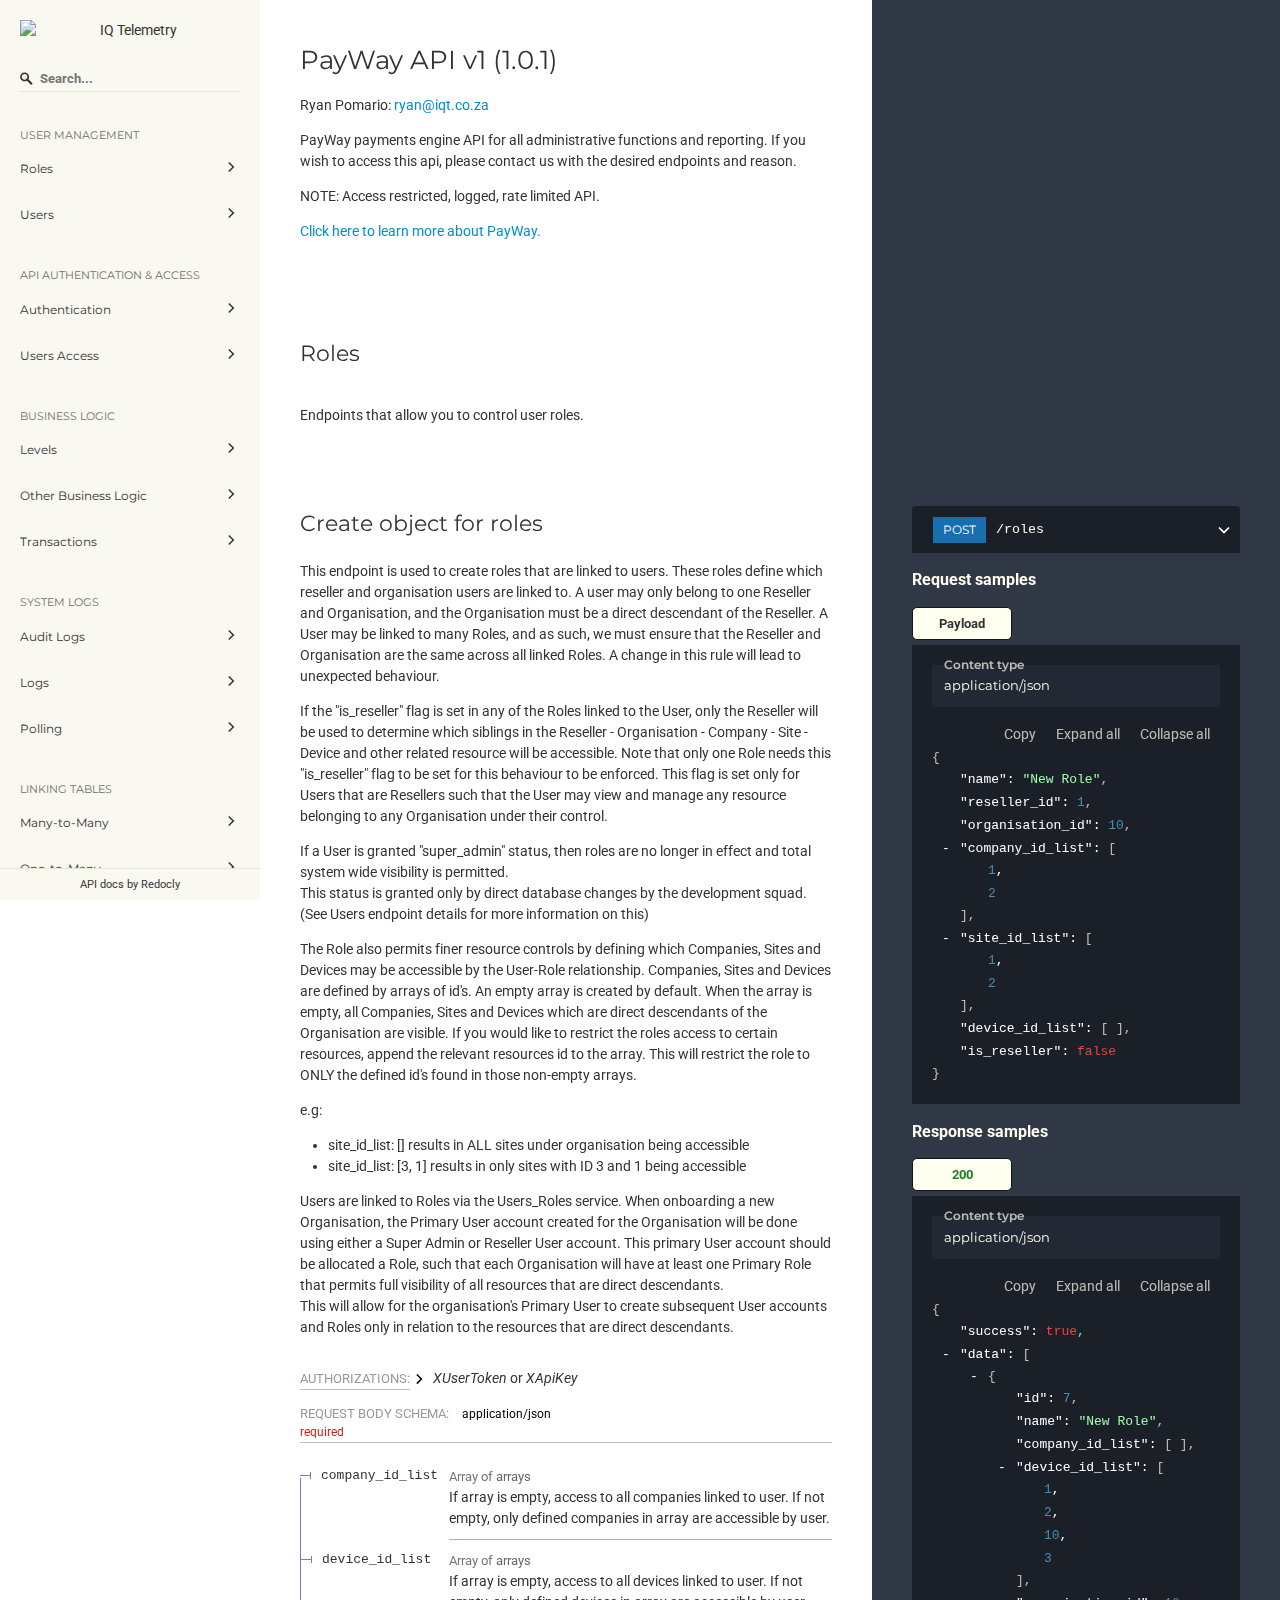
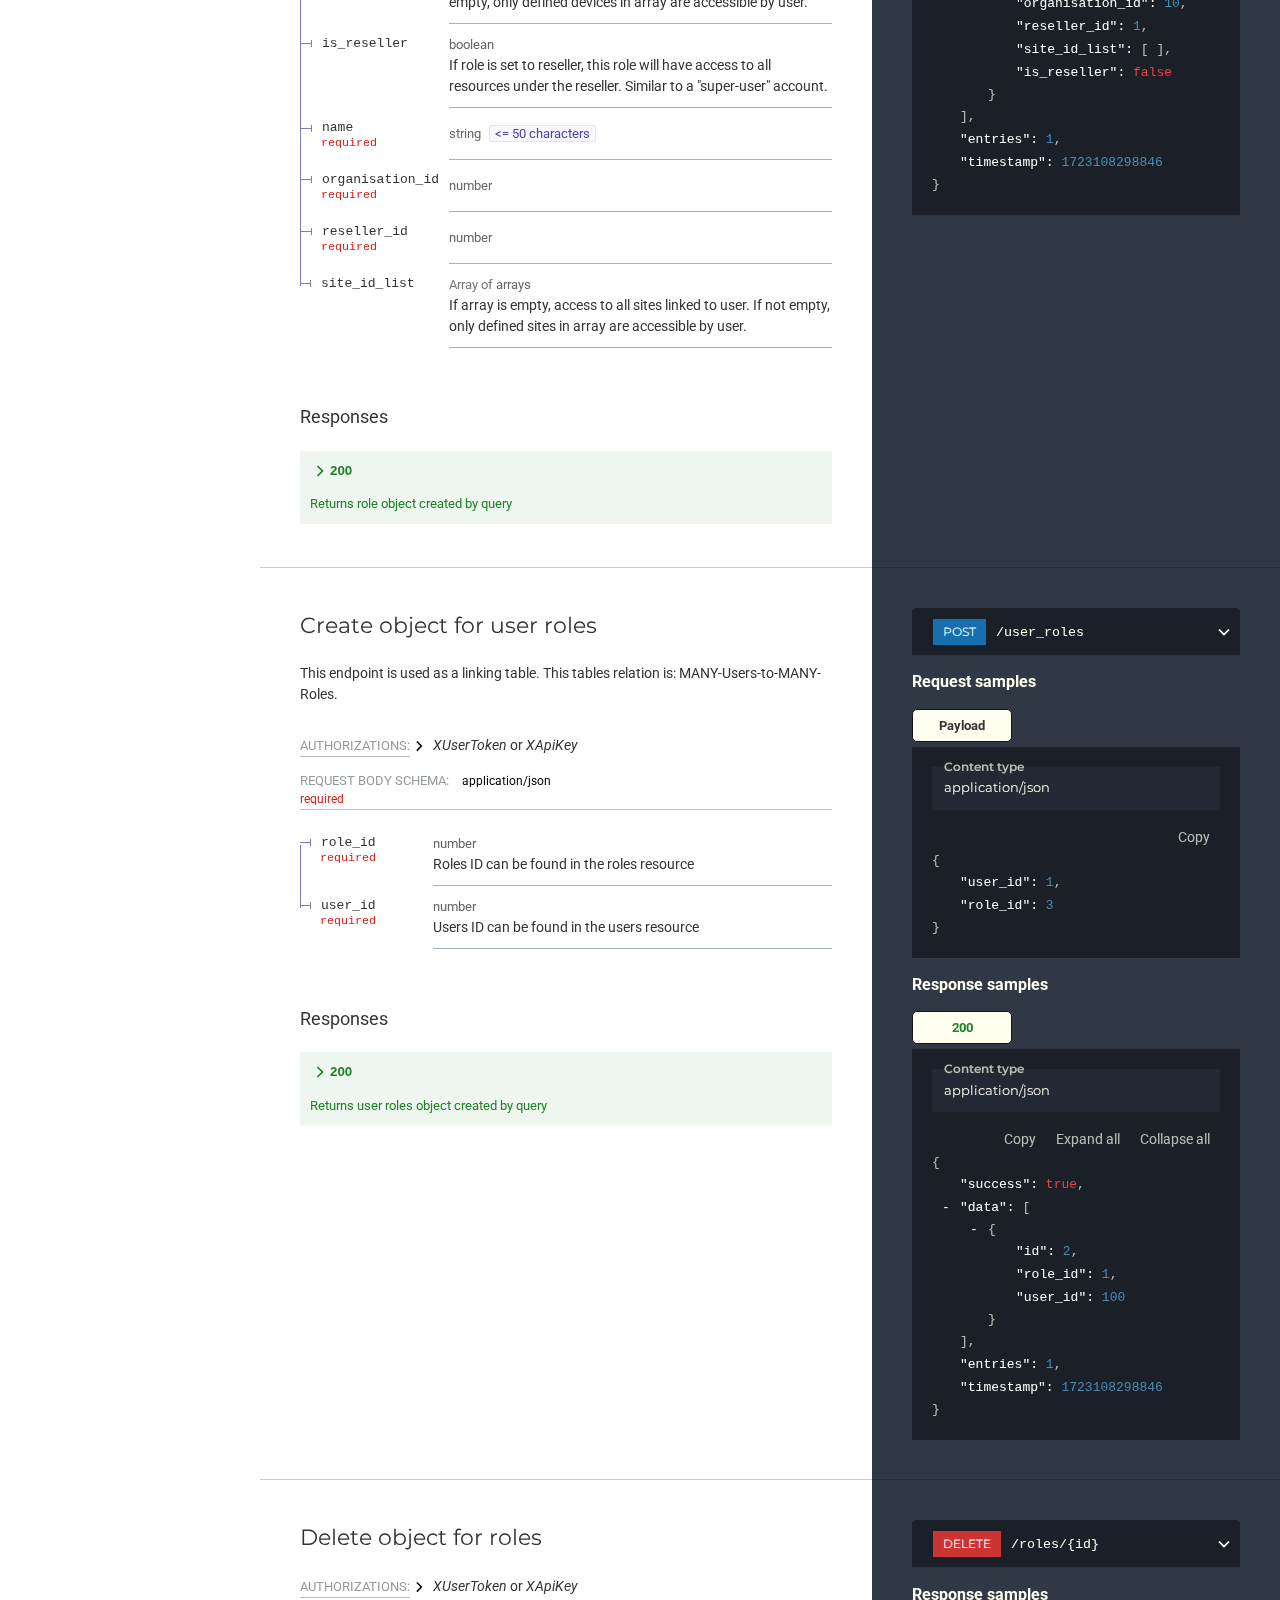
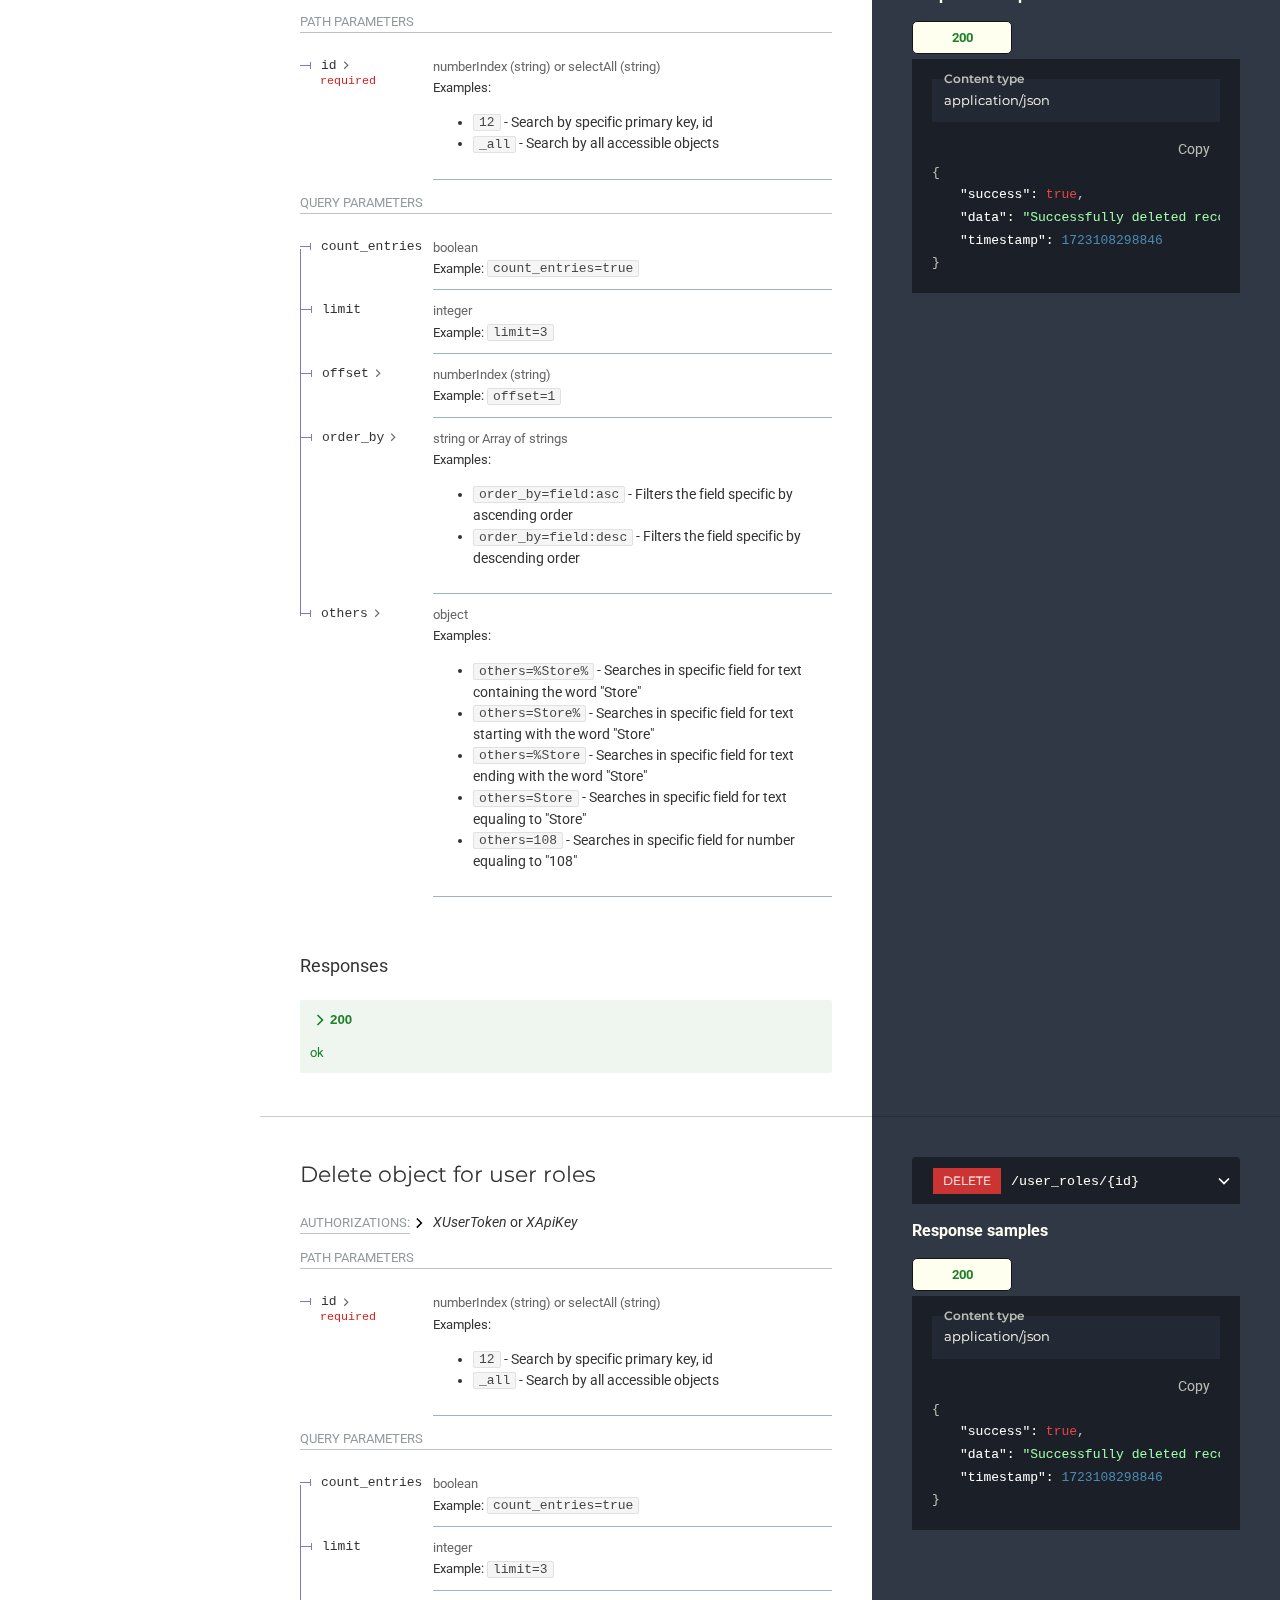
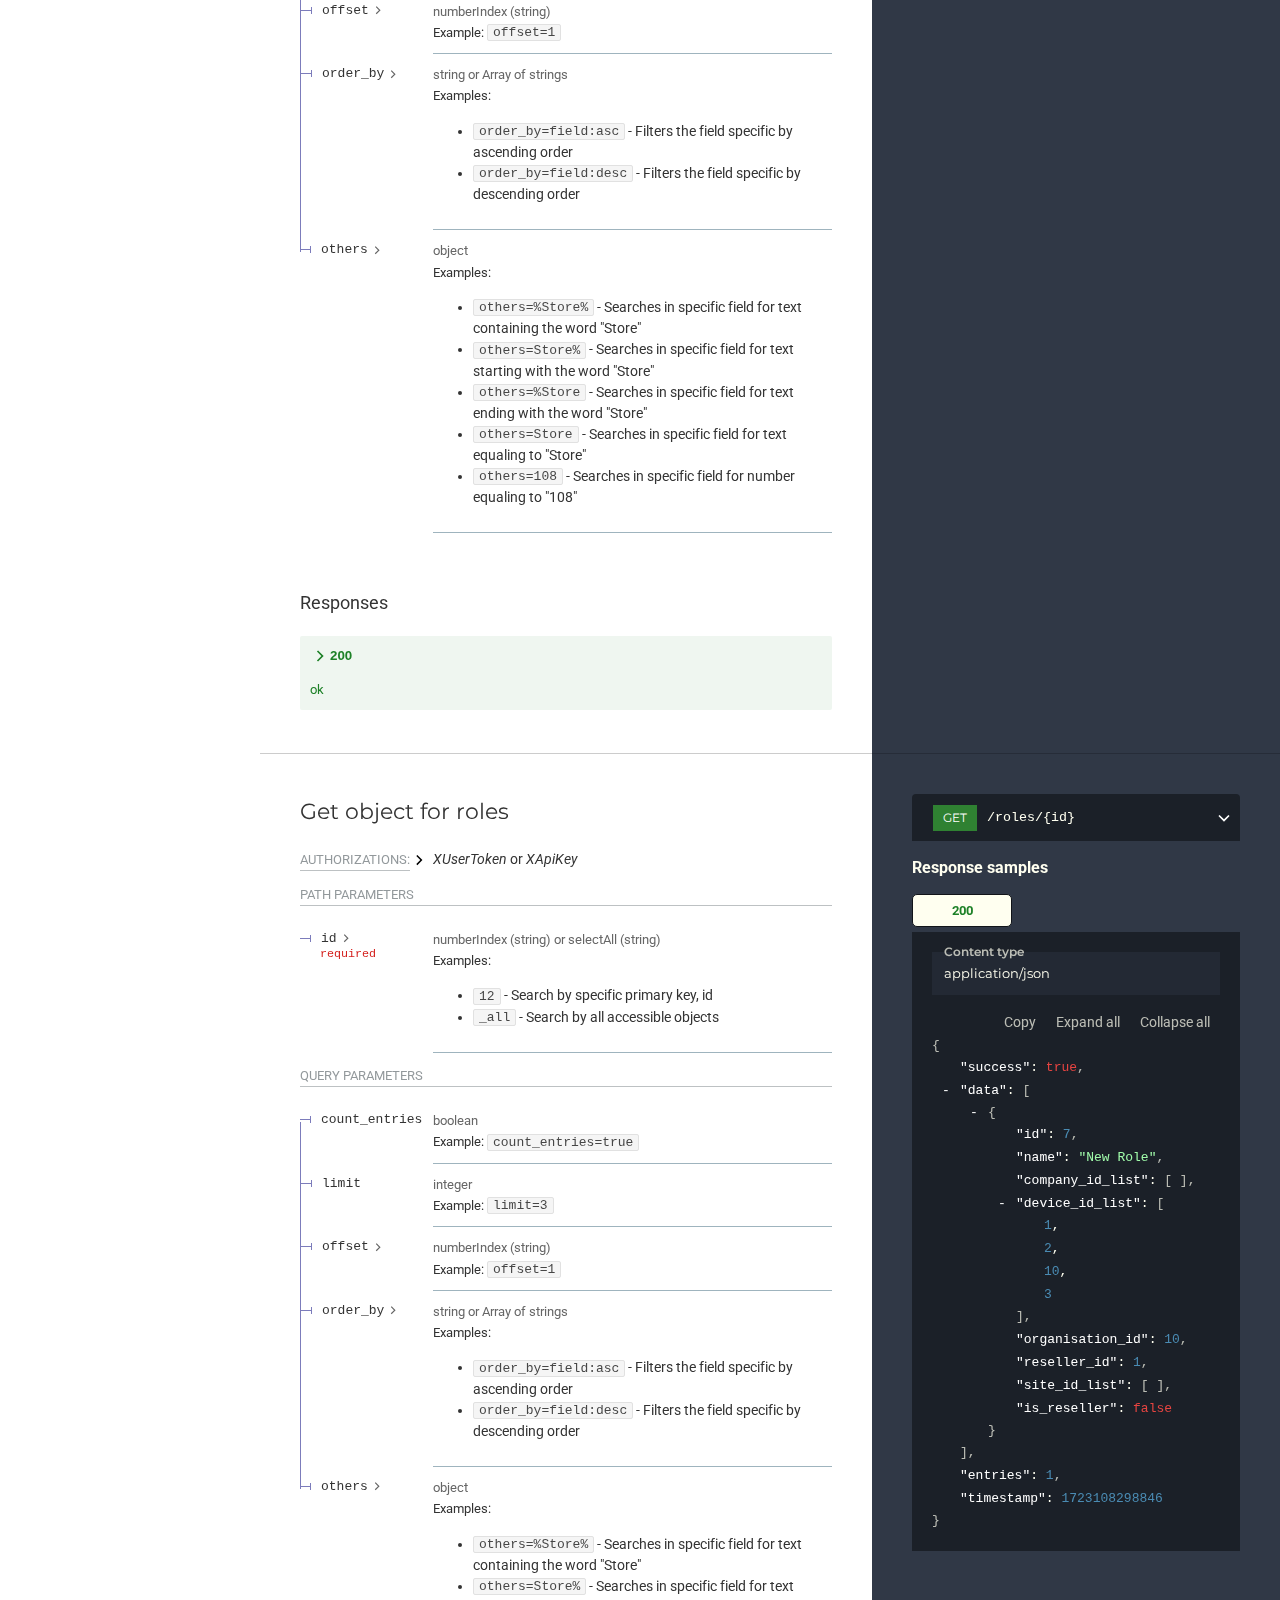
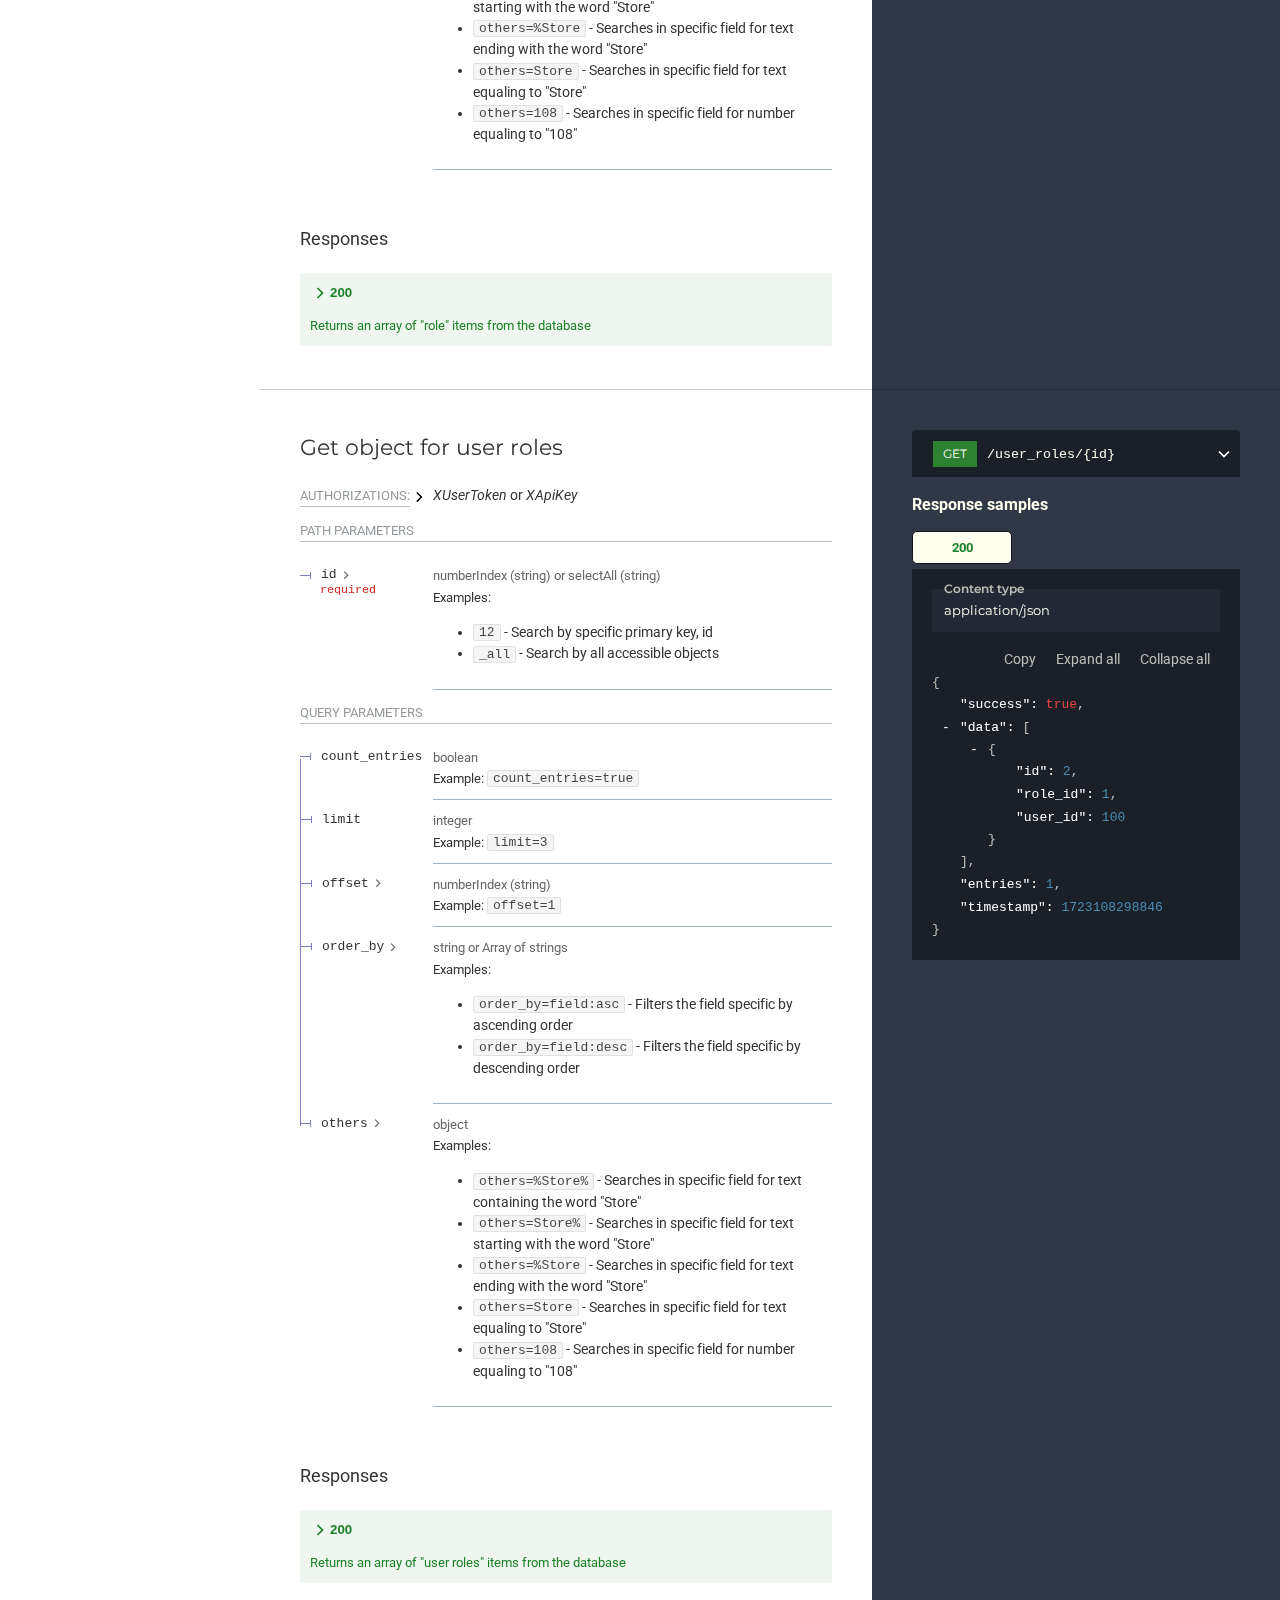
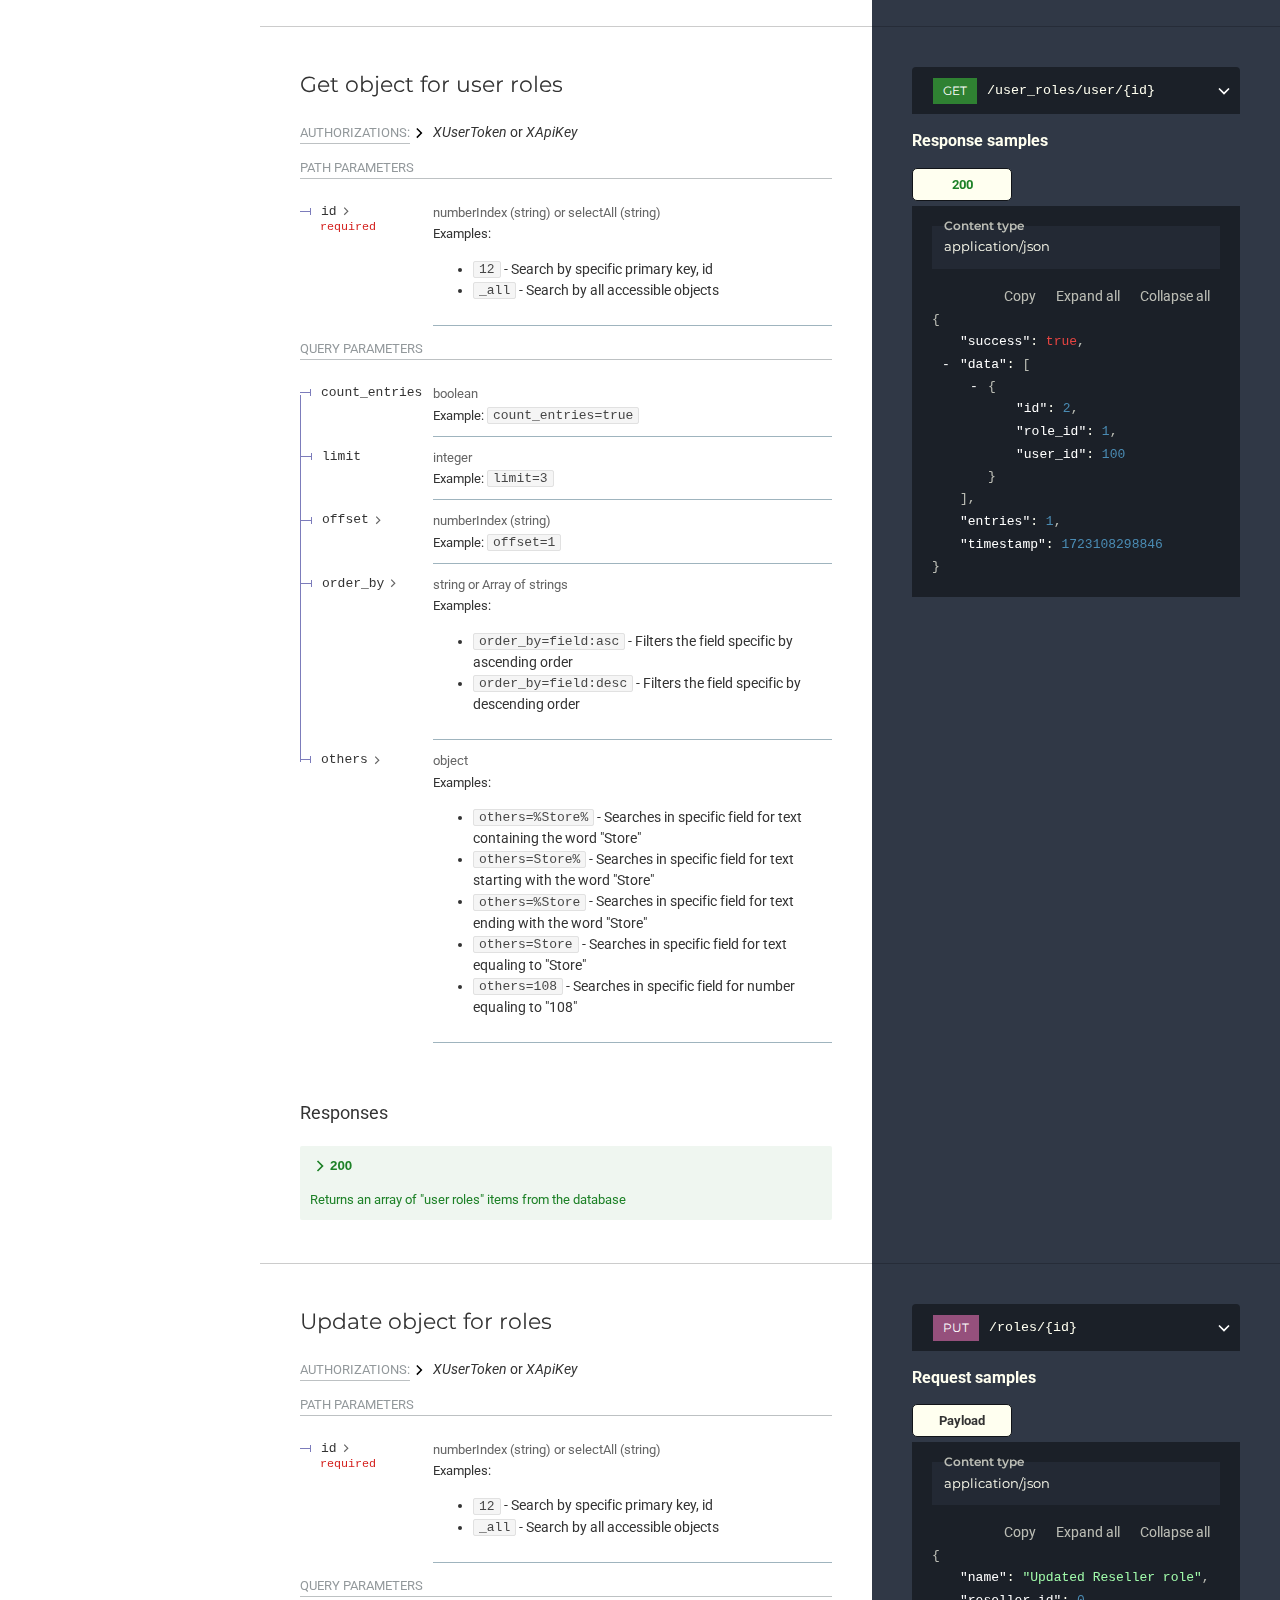
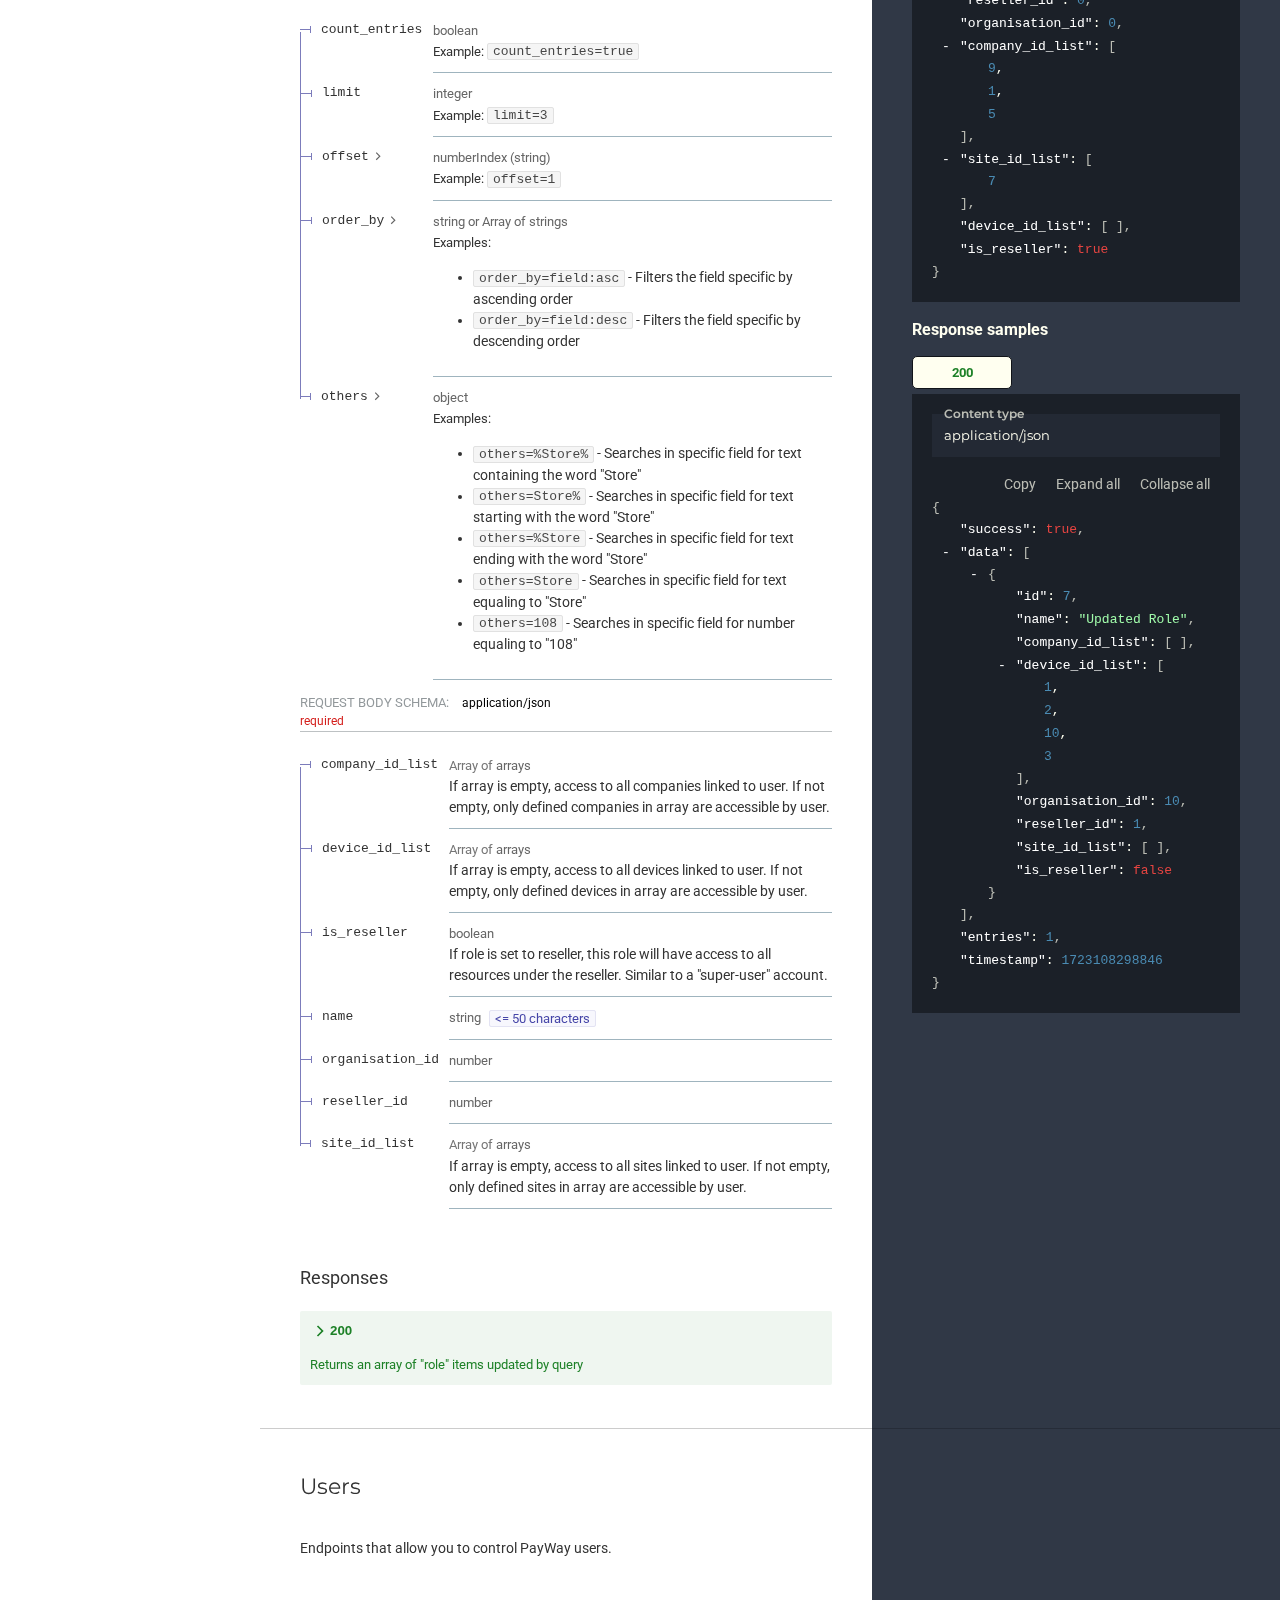
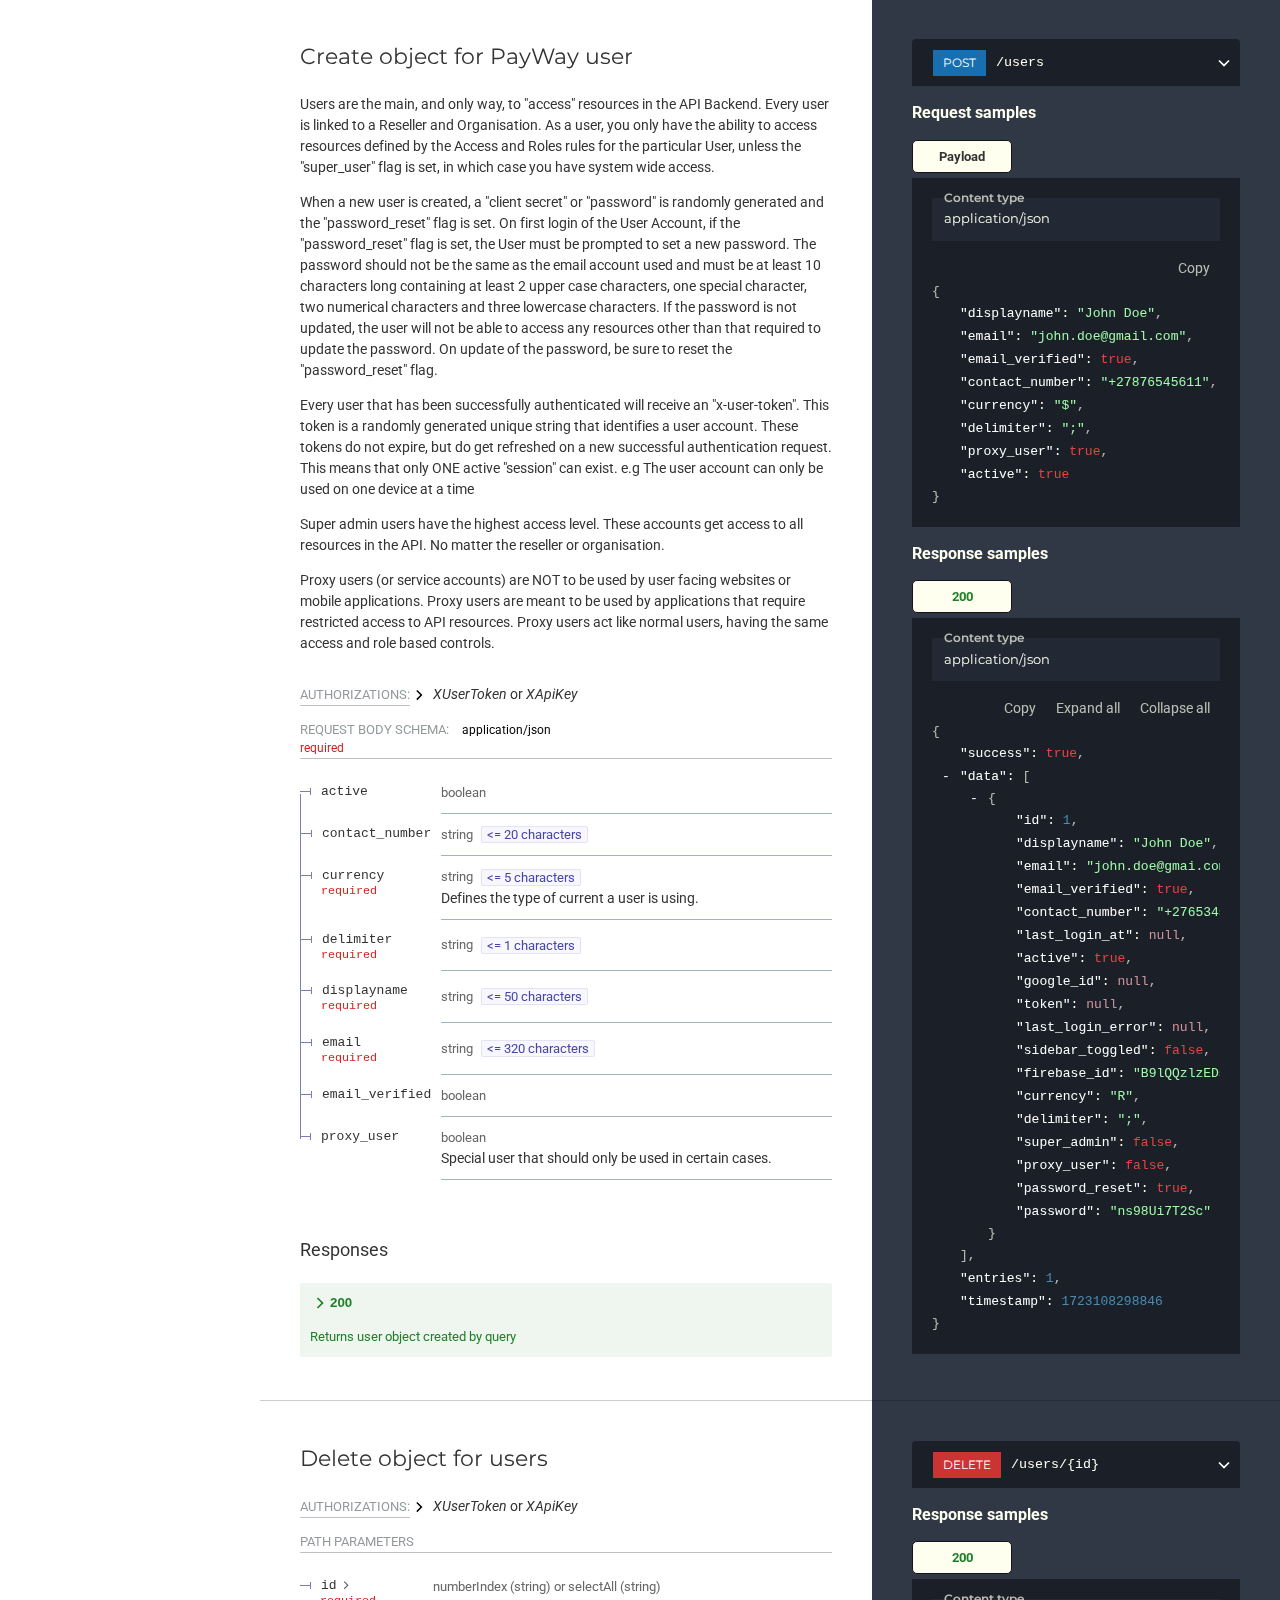
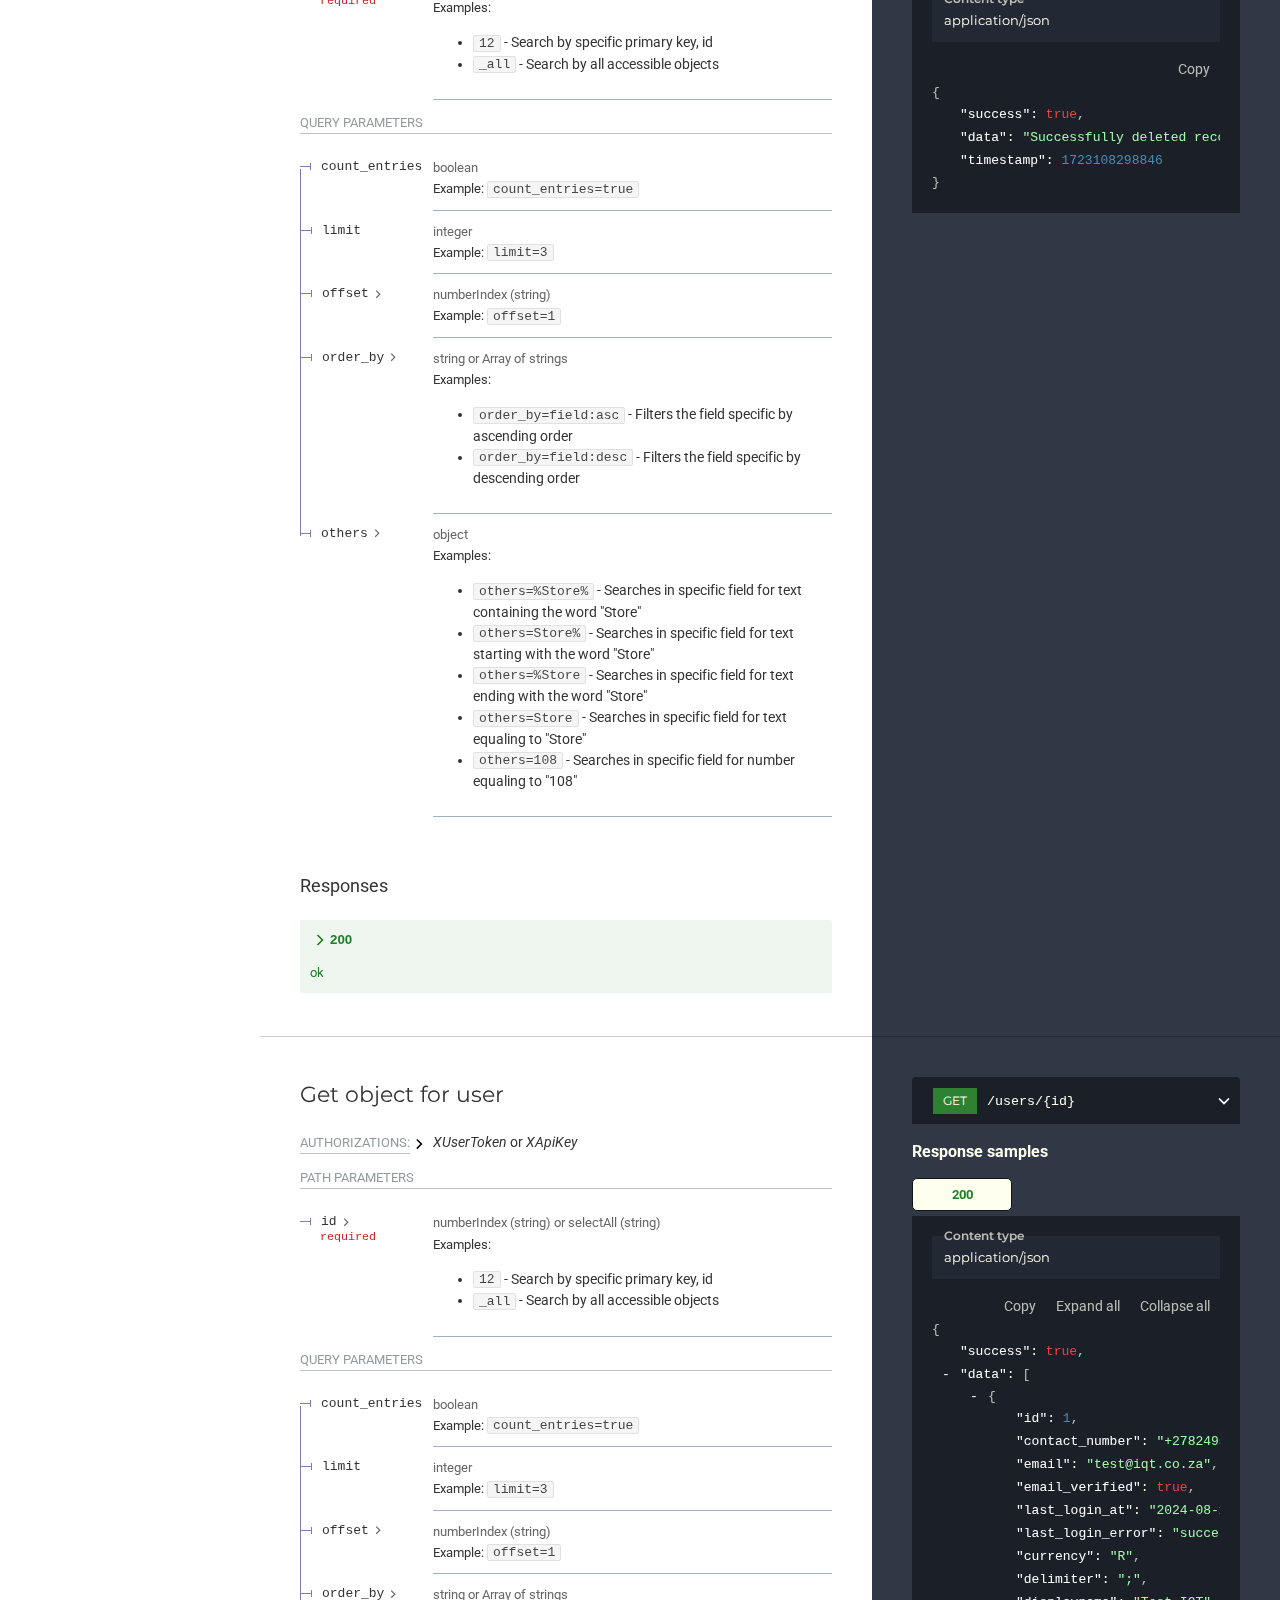
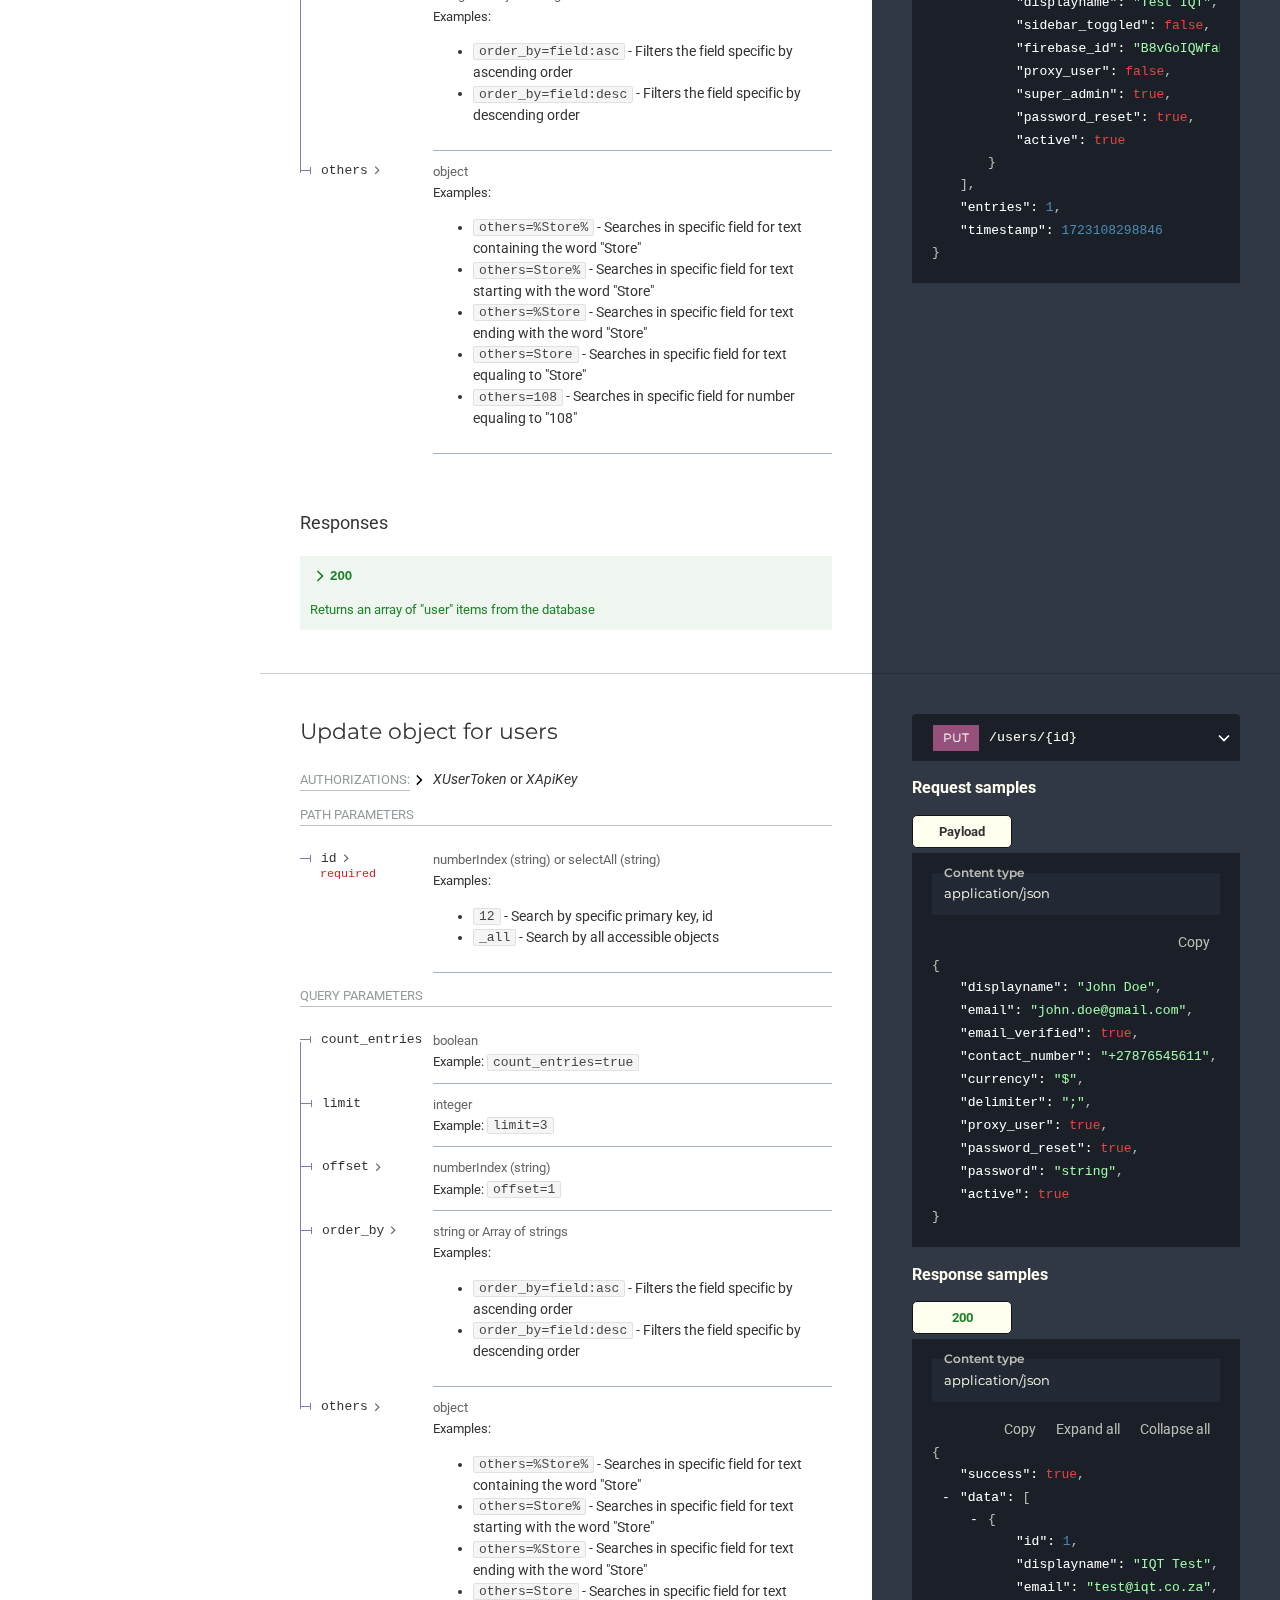
==== commit 091ed982: "Updated docs" ====
--- a/docs/index.html
+++ b/docs/index.html
@@ -3,7 +3,7 @@
 
 <head>
   <meta charset="utf8" />
-  <title>Payway API v1</title>
+  <title>PayWay API v1</title>
   <!-- needed for adaptive design -->
   <meta name="viewport" content="width=device-width, initial-scale=1">
   <style>
@@ -268,8 +268,6 @@
 data-styled.g85[id="sc-hWiVxH"]{content:"cCfxdS,"}/*!sc*/
 .edbYXQ{margin-top:0;margin-bottom:0.5em;}/*!sc*/
 data-styled.g91[id="sc-gjHHYa"]{content:"edbYXQ,"}/*!sc*/
-.cwcfQE{border:1px solid #32329f;color:#32329f;font-weight:normal;margin-left:0.5em;padding:4px 8px 4px;display:inline-block;text-decoration:none;cursor:pointer;}/*!sc*/
-data-styled.g92[id="sc-kyZTxD"]{content:"cwcfQE,"}/*!sc*/
 .hrVgqq::before{content:'|';display:inline-block;opacity:0.5;width:15px;text-align:center;}/*!sc*/
 .hrVgqq:last-child::after{display:none;}/*!sc*/
 data-styled.g93[id="sc-ggPNws"]{content:"hrVgqq,"}/*!sc*/
@@ -387,7 +385,7 @@
 
 <body>
   
-      <div id="redoc"><div class="sc-ixtKjU fabhKa redoc-wrap"><div class="sc-dUMaFF czUxKr menu-content" style="top:0px;height:calc(100vh - 0px)"><div style="background-color:#f9f8f1" class="sc-fvMZNI zdFQt"><img src="https://images.squarespace-cdn.com/content/v1/5bc6dc34797f7417700a1d4b/1586199140393-QKKZIXLCGW2YLXKGVKCS/Picture2.png?format=1500w" alt="IQ Telemetry" class="sc-jNXfOT dKvMBm"/></div><div role="search" class="sc-dovzVR dcjLWY"><svg class="sc-kvXgyf fBvPoH search-icon" version="1.1" viewBox="0 0 1000 1000" x="0px" xmlns="http://www.w3.org/2000/svg" y="0px"><path d="M968.2,849.4L667.3,549c83.9-136.5,66.7-317.4-51.7-435.6C477.1-25,252.5-25,113.9,113.4c-138.5,138.3-138.5,362.6,0,501C219.2,730.1,413.2,743,547.6,666.5l301.9,301.4c43.6,43.6,76.9,14.9,104.2-12.4C981,928.3,1011.8,893,968.2,849.4z M524.5,522c-88.9,88.7-233,88.7-321.8,0c-88.9-88.7-88.9-232.6,0-321.3c88.9-88.7,233-88.7,321.8,0C613.4,289.4,613.4,433.3,524.5,522z"></path></svg><input placeholder="Search..." aria-label="Search" type="text" class="sc-hAkARQ fuhEqn search-input" value=""/></div><div class="sc-dJDBYC bWVgjU scrollbar-container undefined"><ul role="menu" class="sc-iMDhdf hYtPsf"><li tabindex="0" depth="0" data-item-id="group/User-Management" role="menuitem" class="sc-loAbOW eRPMcc"><label class="sc-bPZXsP gFKjFu -depth0"><span width="calc(100% - 38px)" title="User Management" class="sc-eteQWc glMKqQ">User Management</span></label><ul class="sc-iMDhdf hYtPsf"><li tabindex="0" depth="1" data-item-id="tag/Roles" role="menuitem" class="sc-loAbOW btrDvq"><label class="sc-bPZXsP jcAwhe -depth1"><span width="calc(100% - 38px)" title="Roles" class="sc-eteQWc glMKqQ">Roles</span><svg class="sc-cBYhjr gUrACV" version="1.1" viewBox="0 0 24 24" x="0" xmlns="http://www.w3.org/2000/svg" y="0" aria-hidden="true"><polygon points="17.3 8.3 12 13.6 6.7 8.3 5.3 9.7 12 16.4 18.7 9.7 "></polygon></svg></label><ul class="sc-iMDhdf fEjWGm"><li tabindex="0" depth="2" data-item-id="tag/Roles/operation/createRoles" role="menuitem" class="sc-loAbOW btrDvq"><label class="sc-bPZXsP bJwA-dz -depth2"><span type="post" class="sc-exkVDC QUyzu operation-type post">post</span><span tabindex="0" width="calc(100% - 38px)" class="sc-eteQWc glMKqQ">Create object for roles</span></label></li><li tabindex="0" depth="2" data-item-id="tag/Roles/operation/createUserRoles" role="menuitem" class="sc-loAbOW btrDvq"><label class="sc-bPZXsP bJwA-dz -depth2"><span type="post" class="sc-exkVDC QUyzu operation-type post">post</span><span tabindex="0" width="calc(100% - 38px)" class="sc-eteQWc glMKqQ">Create object for user roles</span></label></li><li tabindex="0" depth="2" data-item-id="tag/Roles/operation/deleteRoles" role="menuitem" class="sc-loAbOW btrDvq"><label class="sc-bPZXsP bJwA-dz -depth2"><span type="delete" class="sc-exkVDC QUyzu operation-type delete">del</span><span tabindex="0" width="calc(100% - 38px)" class="sc-eteQWc glMKqQ">Delete object for roles</span></label></li><li tabindex="0" depth="2" data-item-id="tag/Roles/operation/deleteUserRoles" role="menuitem" class="sc-loAbOW btrDvq"><label class="sc-bPZXsP bJwA-dz -depth2"><span type="delete" class="sc-exkVDC QUyzu operation-type delete">del</span><span tabindex="0" width="calc(100% - 38px)" class="sc-eteQWc glMKqQ">Delete object for user roles</span></label></li><li tabindex="0" depth="2" data-item-id="tag/Roles/operation/getRoles" role="menuitem" class="sc-loAbOW btrDvq"><label class="sc-bPZXsP bJwA-dz -depth2"><span type="get" class="sc-exkVDC QUyzu operation-type get">get</span><span tabindex="0" width="calc(100% - 38px)" class="sc-eteQWc glMKqQ">Get object for roles</span></label></li><li tabindex="0" depth="2" data-item-id="tag/Roles/operation/getUserRoles" role="menuitem" class="sc-loAbOW btrDvq"><label class="sc-bPZXsP bJwA-dz -depth2"><span type="get" class="sc-exkVDC QUyzu operation-type get">get</span><span tabindex="0" width="calc(100% - 38px)" class="sc-eteQWc glMKqQ">Get object for user roles</span></label></li><li tabindex="0" depth="2" data-item-id="tag/Roles/operation/getUserRolesByUserId" role="menuitem" class="sc-loAbOW btrDvq"><label class="sc-bPZXsP bJwA-dz -depth2"><span type="get" class="sc-exkVDC QUyzu operation-type get">get</span><span tabindex="0" width="calc(100% - 38px)" class="sc-eteQWc glMKqQ">Get object for user roles</span></label></li><li tabindex="0" depth="2" data-item-id="tag/Roles/operation/updateRoles" role="menuitem" class="sc-loAbOW btrDvq"><label class="sc-bPZXsP bJwA-dz -depth2"><span type="put" class="sc-exkVDC QUyzu operation-type put">put</span><span tabindex="0" width="calc(100% - 38px)" class="sc-eteQWc glMKqQ">Update object for roles</span></label></li></ul></li><li tabindex="0" depth="1" data-item-id="tag/Users" role="menuitem" class="sc-loAbOW btrDvq"><label class="sc-bPZXsP jcAwhe -depth1"><span width="calc(100% - 38px)" title="Users" class="sc-eteQWc glMKqQ">Users</span><svg class="sc-cBYhjr gUrACV" version="1.1" viewBox="0 0 24 24" x="0" xmlns="http://www.w3.org/2000/svg" y="0" aria-hidden="true"><polygon points="17.3 8.3 12 13.6 6.7 8.3 5.3 9.7 12 16.4 18.7 9.7 "></polygon></svg></label><ul class="sc-iMDhdf fEjWGm"><li tabindex="0" depth="2" data-item-id="tag/Users/operation/createUsers" role="menuitem" class="sc-loAbOW btrDvq"><label class="sc-bPZXsP bJwA-dz -depth2"><span type="post" class="sc-exkVDC QUyzu operation-type post">post</span><span tabindex="0" width="calc(100% - 38px)" class="sc-eteQWc glMKqQ">Create object for payway user</span></label></li><li tabindex="0" depth="2" data-item-id="tag/Users/operation/deleteUsers" role="menuitem" class="sc-loAbOW btrDvq"><label class="sc-bPZXsP bJwA-dz -depth2"><span type="delete" class="sc-exkVDC QUyzu operation-type delete">del</span><span tabindex="0" width="calc(100% - 38px)" class="sc-eteQWc glMKqQ">Delete object for users</span></label></li><li tabindex="0" depth="2" data-item-id="tag/Users/operation/getUsers" role="menuitem" class="sc-loAbOW btrDvq"><label class="sc-bPZXsP bJwA-dz -depth2"><span type="get" class="sc-exkVDC QUyzu operation-type get">get</span><span tabindex="0" width="calc(100% - 38px)" class="sc-eteQWc glMKqQ">Get object for user</span></label></li><li tabindex="0" depth="2" data-item-id="tag/Users/operation/updateUsers" role="menuitem" class="sc-loAbOW btrDvq"><label class="sc-bPZXsP bJwA-dz -depth2"><span type="put" class="sc-exkVDC QUyzu operation-type put">put</span><span tabindex="0" width="calc(100% - 38px)" class="sc-eteQWc glMKqQ">Update object for users</span></label></li></ul></li></ul></li><li tabindex="0" depth="0" data-item-id="group/API-Authentication-and-Access" role="menuitem" class="sc-loAbOW eRPMcc"><label class="sc-bPZXsP gFKjFu -depth0"><span width="calc(100% - 38px)" title="API Authentication &amp; Access" class="sc-eteQWc glMKqQ">API Authentication &amp; Access</span></label><ul class="sc-iMDhdf hYtPsf"><li tabindex="0" depth="1" data-item-id="tag/Authentication" role="menuitem" class="sc-loAbOW btrDvq"><label class="sc-bPZXsP jcAwhe -depth1"><span width="calc(100% - 38px)" title="Authentication" class="sc-eteQWc glMKqQ">Authentication</span><svg class="sc-cBYhjr gUrACV" version="1.1" viewBox="0 0 24 24" x="0" xmlns="http://www.w3.org/2000/svg" y="0" aria-hidden="true"><polygon points="17.3 8.3 12 13.6 6.7 8.3 5.3 9.7 12 16.4 18.7 9.7 "></polygon></svg></label><ul class="sc-iMDhdf fEjWGm"><li tabindex="0" depth="2" data-item-id="tag/Authentication/operation/createAccess" role="menuitem" class="sc-loAbOW btrDvq"><label class="sc-bPZXsP bJwA-dz -depth2"><span type="post" class="sc-exkVDC QUyzu operation-type post">post</span><span tabindex="0" width="calc(100% - 38px)" class="sc-eteQWc glMKqQ">Create object for operation id / endpoint</span></label></li><li tabindex="0" depth="2" data-item-id="tag/Authentication/operation/deleteAccess" role="menuitem" class="sc-loAbOW btrDvq"><label class="sc-bPZXsP bJwA-dz -depth2"><span type="delete" class="sc-exkVDC QUyzu operation-type delete">del</span><span tabindex="0" width="calc(100% - 38px)" class="sc-eteQWc glMKqQ">Delete object for operation id / endpoint</span></label></li><li tabindex="0" depth="2" data-item-id="tag/Authentication/operation/getAccess" role="menuitem" class="sc-loAbOW btrDvq"><label class="sc-bPZXsP bJwA-dz -depth2"><span type="get" class="sc-exkVDC QUyzu operation-type get">get</span><span tabindex="0" width="calc(100% - 38px)" class="sc-eteQWc glMKqQ">Get object for operation id / endpoint</span></label></li><li tabindex="0" depth="2" data-item-id="tag/Authentication/operation/authentication" role="menuitem" class="sc-loAbOW btrDvq"><label class="sc-bPZXsP bJwA-dz -depth2"><span type="post" class="sc-exkVDC QUyzu operation-type post">post</span><span tabindex="0" width="calc(100% - 38px)" class="sc-eteQWc glMKqQ">Obtain x-user-token for auth</span></label></li><li tabindex="0" depth="2" data-item-id="tag/Authentication/operation/resetPassword" role="menuitem" class="sc-loAbOW btrDvq"><label class="sc-bPZXsP bJwA-dz -depth2"><span type="post" class="sc-exkVDC QUyzu operation-type post">post</span><span tabindex="0" width="calc(100% - 38px)" class="sc-eteQWc glMKqQ">Request password reset for user account</span></label></li><li tabindex="0" depth="2" data-item-id="tag/Authentication/operation/updateAccess" role="menuitem" class="sc-loAbOW btrDvq"><label class="sc-bPZXsP bJwA-dz -depth2"><span type="put" class="sc-exkVDC QUyzu operation-type put">put</span><span tabindex="0" width="calc(100% - 38px)" class="sc-eteQWc glMKqQ">Update object for operation id / endpoint</span></label></li></ul></li><li tabindex="0" depth="1" data-item-id="tag/Users-Access" role="menuitem" class="sc-loAbOW btrDvq"><label class="sc-bPZXsP jcAwhe -depth1"><span width="calc(100% - 38px)" title="Users Access" class="sc-eteQWc glMKqQ">Users Access</span><svg class="sc-cBYhjr gUrACV" version="1.1" viewBox="0 0 24 24" x="0" xmlns="http://www.w3.org/2000/svg" y="0" aria-hidden="true"><polygon points="17.3 8.3 12 13.6 6.7 8.3 5.3 9.7 12 16.4 18.7 9.7 "></polygon></svg></label><ul class="sc-iMDhdf fEjWGm"><li tabindex="0" depth="2" data-item-id="tag/Users-Access/operation/createUserAccess" role="menuitem" class="sc-loAbOW btrDvq"><label class="sc-bPZXsP bJwA-dz -depth2"><span type="post" class="sc-exkVDC QUyzu operation-type post">post</span><span tabindex="0" width="calc(100% - 38px)" class="sc-eteQWc glMKqQ">Create object for user access</span></label></li><li tabindex="0" depth="2" data-item-id="tag/Users-Access/operation/deleteUserAccess" role="menuitem" class="sc-loAbOW btrDvq"><label class="sc-bPZXsP bJwA-dz -depth2"><span type="delete" class="sc-exkVDC QUyzu operation-type delete">del</span><span tabindex="0" width="calc(100% - 38px)" class="sc-eteQWc glMKqQ">Delete object for user access</span></label></li><li tabindex="0" depth="2" data-item-id="tag/Users-Access/operation/getUserAccess" role="menuitem" class="sc-loAbOW btrDvq"><label class="sc-bPZXsP bJwA-dz -depth2"><span type="get" class="sc-exkVDC QUyzu operation-type get">get</span><span tabindex="0" width="calc(100% - 38px)" class="sc-eteQWc glMKqQ">Get object for user access</span></label></li><li tabindex="0" depth="2" data-item-id="tag/Users-Access/operation/getUserAccessDetailByUserId" role="menuitem" class="sc-loAbOW btrDvq"><label class="sc-bPZXsP bJwA-dz -depth2"><span type="get" class="sc-exkVDC QUyzu operation-type get">get</span><span tabindex="0" width="calc(100% - 38px)" class="sc-eteQWc glMKqQ">Get object for user access by a user id</span></label></li></ul></li></ul></li><li tabindex="0" depth="0" data-item-id="group/Business-Logic" role="menuitem" class="sc-loAbOW eRPMcc"><label class="sc-bPZXsP gFKjFu -depth0"><span width="calc(100% - 38px)" title="Business Logic" class="sc-eteQWc glMKqQ">Business Logic</span></label><ul class="sc-iMDhdf hYtPsf"><li tabindex="0" depth="1" data-item-id="tag/Levels" role="menuitem" class="sc-loAbOW btrDvq"><label class="sc-bPZXsP jcAwhe -depth1"><span width="calc(100% - 38px)" title="Levels" class="sc-eteQWc glMKqQ">Levels</span><svg class="sc-cBYhjr gUrACV" version="1.1" viewBox="0 0 24 24" x="0" xmlns="http://www.w3.org/2000/svg" y="0" aria-hidden="true"><polygon points="17.3 8.3 12 13.6 6.7 8.3 5.3 9.7 12 16.4 18.7 9.7 "></polygon></svg></label><ul class="sc-iMDhdf fEjWGm"><li tabindex="0" depth="2" data-item-id="tag/Levels/operation/createOrganisations" role="menuitem" class="sc-loAbOW btrDvq"><label class="sc-bPZXsP bJwA-dz -depth2"><span type="post" class="sc-exkVDC QUyzu operation-type post">post</span><span tabindex="0" width="calc(100% - 38px)" class="sc-eteQWc glMKqQ">Create object for an organisation</span></label></li><li tabindex="0" depth="2" data-item-id="tag/Levels/operation/createCompanies" role="menuitem" class="sc-loAbOW btrDvq"><label class="sc-bPZXsP bJwA-dz -depth2"><span type="post" class="sc-exkVDC QUyzu operation-type post">post</span><span tabindex="0" width="calc(100% - 38px)" class="sc-eteQWc glMKqQ">Create object for company</span></label></li><li tabindex="0" depth="2" data-item-id="tag/Levels/operation/createDevices" role="menuitem" class="sc-loAbOW btrDvq"><label class="sc-bPZXsP bJwA-dz -depth2"><span type="post" class="sc-exkVDC QUyzu operation-type post">post</span><span tabindex="0" width="calc(100% - 38px)" class="sc-eteQWc glMKqQ">Create object for device</span></label></li><li tabindex="0" depth="2" data-item-id="tag/Levels/operation/createResellers" role="menuitem" class="sc-loAbOW btrDvq"><label class="sc-bPZXsP bJwA-dz -depth2"><span type="post" class="sc-exkVDC QUyzu operation-type post">post</span><span tabindex="0" width="calc(100% - 38px)" class="sc-eteQWc glMKqQ">Create object for reseller</span></label></li><li tabindex="0" depth="2" data-item-id="tag/Levels/operation/createSites" role="menuitem" class="sc-loAbOW btrDvq"><label class="sc-bPZXsP bJwA-dz -depth2"><span type="post" class="sc-exkVDC QUyzu operation-type post">post</span><span tabindex="0" width="calc(100% - 38px)" class="sc-eteQWc glMKqQ">Create object for site</span></label></li><li tabindex="0" depth="2" data-item-id="tag/Levels/operation/deleteCompanies" role="menuitem" class="sc-loAbOW btrDvq"><label class="sc-bPZXsP bJwA-dz -depth2"><span type="delete" class="sc-exkVDC QUyzu operation-type delete">del</span><span tabindex="0" width="calc(100% - 38px)" class="sc-eteQWc glMKqQ">Delete object for companies</span></label></li><li tabindex="0" depth="2" data-item-id="tag/Levels/operation/deleteDevices" role="menuitem" class="sc-loAbOW btrDvq"><label class="sc-bPZXsP bJwA-dz -depth2"><span type="delete" class="sc-exkVDC QUyzu operation-type delete">del</span><span tabindex="0" width="calc(100% - 38px)" class="sc-eteQWc glMKqQ">Delete object for devices</span></label></li><li tabindex="0" depth="2" data-item-id="tag/Levels/operation/deleteOrganisations" role="menuitem" class="sc-loAbOW btrDvq"><label class="sc-bPZXsP bJwA-dz -depth2"><span type="delete" class="sc-exkVDC QUyzu operation-type delete">del</span><span tabindex="0" width="calc(100% - 38px)" class="sc-eteQWc glMKqQ">Delete object for organisations</span></label></li><li tabindex="0" depth="2" data-item-id="tag/Levels/operation/deleteResellers" role="menuitem" class="sc-loAbOW btrDvq"><label class="sc-bPZXsP bJwA-dz -depth2"><span type="delete" class="sc-exkVDC QUyzu operation-type delete">del</span><span tabindex="0" width="calc(100% - 38px)" class="sc-eteQWc glMKqQ">Delete object for resellers</span></label></li><li tabindex="0" depth="2" data-item-id="tag/Levels/operation/deleteSites" role="menuitem" class="sc-loAbOW btrDvq"><label class="sc-bPZXsP bJwA-dz -depth2"><span type="delete" class="sc-exkVDC QUyzu operation-type delete">del</span><span tabindex="0" width="calc(100% - 38px)" class="sc-eteQWc glMKqQ">Delete object for sites</span></label></li><li tabindex="0" depth="2" data-item-id="tag/Levels/operation/getCompanies" role="menuitem" class="sc-loAbOW btrDvq"><label class="sc-bPZXsP bJwA-dz -depth2"><span type="get" class="sc-exkVDC QUyzu operation-type get">get</span><span tabindex="0" width="calc(100% - 38px)" class="sc-eteQWc glMKqQ">Get object for company</span></label></li><li tabindex="0" depth="2" data-item-id="tag/Levels/operation/getDevices" role="menuitem" class="sc-loAbOW btrDvq"><label class="sc-bPZXsP bJwA-dz -depth2"><span type="get" class="sc-exkVDC QUyzu operation-type get">get</span><span tabindex="0" width="calc(100% - 38px)" class="sc-eteQWc glMKqQ">Get object for devices</span></label></li><li tabindex="0" depth="2" data-item-id="tag/Levels/operation/getOrganisations" role="menuitem" class="sc-loAbOW btrDvq"><label class="sc-bPZXsP bJwA-dz -depth2"><span type="get" class="sc-exkVDC QUyzu operation-type get">get</span><span tabindex="0" width="calc(100% - 38px)" class="sc-eteQWc glMKqQ">Get object for organisation</span></label></li><li tabindex="0" depth="2" data-item-id="tag/Levels/operation/getResellers" role="menuitem" class="sc-loAbOW btrDvq"><label class="sc-bPZXsP bJwA-dz -depth2"><span type="get" class="sc-exkVDC QUyzu operation-type get">get</span><span tabindex="0" width="calc(100% - 38px)" class="sc-eteQWc glMKqQ">Get object for resellers</span></label></li><li tabindex="0" depth="2" data-item-id="tag/Levels/operation/getSites" role="menuitem" class="sc-loAbOW btrDvq"><label class="sc-bPZXsP bJwA-dz -depth2"><span type="get" class="sc-exkVDC QUyzu operation-type get">get</span><span tabindex="0" width="calc(100% - 38px)" class="sc-eteQWc glMKqQ">Get object for sites</span></label></li><li tabindex="0" depth="2" data-item-id="tag/Levels/operation/updateCompanies" role="menuitem" class="sc-loAbOW btrDvq"><label class="sc-bPZXsP bJwA-dz -depth2"><span type="put" class="sc-exkVDC QUyzu operation-type put">put</span><span tabindex="0" width="calc(100% - 38px)" class="sc-eteQWc glMKqQ">Update object for companies</span></label></li><li tabindex="0" depth="2" data-item-id="tag/Levels/operation/updateDevices" role="menuitem" class="sc-loAbOW btrDvq"><label class="sc-bPZXsP bJwA-dz -depth2"><span type="put" class="sc-exkVDC QUyzu operation-type put">put</span><span tabindex="0" width="calc(100% - 38px)" class="sc-eteQWc glMKqQ">Update object for devices</span></label></li><li tabindex="0" depth="2" data-item-id="tag/Levels/operation/updateOrganisations" role="menuitem" class="sc-loAbOW btrDvq"><label class="sc-bPZXsP bJwA-dz -depth2"><span type="put" class="sc-exkVDC QUyzu operation-type put">put</span><span tabindex="0" width="calc(100% - 38px)" class="sc-eteQWc glMKqQ">Update object for organisations</span></label></li><li tabindex="0" depth="2" data-item-id="tag/Levels/operation/updateResellers" role="menuitem" class="sc-loAbOW btrDvq"><label class="sc-bPZXsP bJwA-dz -depth2"><span type="put" class="sc-exkVDC QUyzu operation-type put">put</span><span tabindex="0" width="calc(100% - 38px)" class="sc-eteQWc glMKqQ">Update object for resellers</span></label></li><li tabindex="0" depth="2" data-item-id="tag/Levels/operation/updateSites" role="menuitem" class="sc-loAbOW btrDvq"><label class="sc-bPZXsP bJwA-dz -depth2"><span type="put" class="sc-exkVDC QUyzu operation-type put">put</span><span tabindex="0" width="calc(100% - 38px)" class="sc-eteQWc glMKqQ">Update object for sites</span></label></li></ul></li><li tabindex="0" depth="1" data-item-id="tag/Other-Business-Logic" role="menuitem" class="sc-loAbOW btrDvq"><label class="sc-bPZXsP jcAwhe -depth1"><span width="calc(100% - 38px)" title="Other Business Logic" class="sc-eteQWc glMKqQ">Other Business Logic</span><svg class="sc-cBYhjr gUrACV" version="1.1" viewBox="0 0 24 24" x="0" xmlns="http://www.w3.org/2000/svg" y="0" aria-hidden="true"><polygon points="17.3 8.3 12 13.6 6.7 8.3 5.3 9.7 12 16.4 18.7 9.7 "></polygon></svg></label><ul class="sc-iMDhdf fEjWGm"><li tabindex="0" depth="2" data-item-id="tag/Other-Business-Logic/operation/createAssetStates" role="menuitem" class="sc-loAbOW btrDvq"><label class="sc-bPZXsP bJwA-dz -depth2"><span type="post" class="sc-exkVDC QUyzu operation-type post">post</span><span tabindex="0" width="calc(100% - 38px)" class="sc-eteQWc glMKqQ">Create object for asset states</span></label></li><li tabindex="0" depth="2" data-item-id="tag/Other-Business-Logic/operation/createCustomers" role="menuitem" class="sc-loAbOW btrDvq"><label class="sc-bPZXsP bJwA-dz -depth2"><span type="post" class="sc-exkVDC QUyzu operation-type post">post</span><span tabindex="0" width="calc(100% - 38px)" class="sc-eteQWc glMKqQ">Create object for customer</span></label></li><li tabindex="0" depth="2" data-item-id="tag/Other-Business-Logic/operation/createEmulations" role="menuitem" class="sc-loAbOW btrDvq"><label class="sc-bPZXsP bJwA-dz -depth2"><span type="post" class="sc-exkVDC QUyzu operation-type post">post</span><span tabindex="0" width="calc(100% - 38px)" class="sc-eteQWc glMKqQ">Create object for emulations</span></label></li><li tabindex="0" depth="2" data-item-id="tag/Other-Business-Logic/operation/createHostHardware" role="menuitem" class="sc-loAbOW btrDvq"><label class="sc-bPZXsP bJwA-dz -depth2"><span type="post" class="sc-exkVDC QUyzu operation-type post">post</span><span tabindex="0" width="calc(100% - 38px)" class="sc-eteQWc glMKqQ">Create object for host hardware</span></label></li><li tabindex="0" depth="2" data-item-id="tag/Other-Business-Logic/operation/createPosTypes" role="menuitem" class="sc-loAbOW btrDvq"><label class="sc-bPZXsP bJwA-dz -depth2"><span type="post" class="sc-exkVDC QUyzu operation-type post">post</span><span tabindex="0" width="calc(100% - 38px)" class="sc-eteQWc glMKqQ">Create object for pos types</span></label></li><li tabindex="0" depth="2" data-item-id="tag/Other-Business-Logic/operation/createProviders" role="menuitem" class="sc-loAbOW btrDvq"><label class="sc-bPZXsP bJwA-dz -depth2"><span type="post" class="sc-exkVDC QUyzu operation-type post">post</span><span tabindex="0" width="calc(100% - 38px)" class="sc-eteQWc glMKqQ">Create object for provider</span></label></li><li tabindex="0" depth="2" data-item-id="tag/Other-Business-Logic/operation/createStatusCodes" role="menuitem" class="sc-loAbOW btrDvq"><label class="sc-bPZXsP bJwA-dz -depth2"><span type="post" class="sc-exkVDC QUyzu operation-type post">post</span><span tabindex="0" width="calc(100% - 38px)" class="sc-eteQWc glMKqQ">Create object for status codes</span></label></li><li tabindex="0" depth="2" data-item-id="tag/Other-Business-Logic/operation/deleteCustomers" role="menuitem" class="sc-loAbOW btrDvq"><label class="sc-bPZXsP bJwA-dz -depth2"><span type="delete" class="sc-exkVDC QUyzu operation-type delete">del</span><span tabindex="0" width="calc(100% - 38px)" class="sc-eteQWc glMKqQ">Delete object for customers</span></label></li><li tabindex="0" depth="2" data-item-id="tag/Other-Business-Logic/operation/getAssetStates" role="menuitem" class="sc-loAbOW btrDvq"><label class="sc-bPZXsP bJwA-dz -depth2"><span type="get" class="sc-exkVDC QUyzu operation-type get">get</span><span tabindex="0" width="calc(100% - 38px)" class="sc-eteQWc glMKqQ">Get object for asset states</span></label></li><li tabindex="0" depth="2" data-item-id="tag/Other-Business-Logic/operation/getEmulations" role="menuitem" class="sc-loAbOW btrDvq"><label class="sc-bPZXsP bJwA-dz -depth2"><span type="get" class="sc-exkVDC QUyzu operation-type get">get</span><span tabindex="0" width="calc(100% - 38px)" class="sc-eteQWc glMKqQ">Get object for emulation</span></label></li><li tabindex="0" depth="2" data-item-id="tag/Other-Business-Logic/operation/getHostHardware" role="menuitem" class="sc-loAbOW btrDvq"><label class="sc-bPZXsP bJwA-dz -depth2"><span type="get" class="sc-exkVDC QUyzu operation-type get">get</span><span tabindex="0" width="calc(100% - 38px)" class="sc-eteQWc glMKqQ">Get object for host hardware</span></label></li><li tabindex="0" depth="2" data-item-id="tag/Other-Business-Logic/operation/getPosTypes" role="menuitem" class="sc-loAbOW btrDvq"><label class="sc-bPZXsP bJwA-dz -depth2"><span type="get" class="sc-exkVDC QUyzu operation-type get">get</span><span tabindex="0" width="calc(100% - 38px)" class="sc-eteQWc glMKqQ">Get object for pos types</span></label></li><li tabindex="0" depth="2" data-item-id="tag/Other-Business-Logic/operation/getProviders" role="menuitem" class="sc-loAbOW btrDvq"><label class="sc-bPZXsP bJwA-dz -depth2"><span type="get" class="sc-exkVDC QUyzu operation-type get">get</span><span tabindex="0" width="calc(100% - 38px)" class="sc-eteQWc glMKqQ">Get object for providers</span></label></li><li tabindex="0" depth="2" data-item-id="tag/Other-Business-Logic/operation/getStatusCodes" role="menuitem" class="sc-loAbOW btrDvq"><label class="sc-bPZXsP bJwA-dz -depth2"><span type="get" class="sc-exkVDC QUyzu operation-type get">get</span><span tabindex="0" width="calc(100% - 38px)" class="sc-eteQWc glMKqQ">Get object for status code</span></label></li><li tabindex="0" depth="2" data-item-id="tag/Other-Business-Logic/operation/getCustomers" role="menuitem" class="sc-loAbOW btrDvq"><label class="sc-bPZXsP bJwA-dz -depth2"><span type="get" class="sc-exkVDC QUyzu operation-type get">get</span><span tabindex="0" width="calc(100% - 38px)" class="sc-eteQWc glMKqQ">getCustomers</span></label></li><li tabindex="0" depth="2" data-item-id="tag/Other-Business-Logic/operation/updateAssetStates" role="menuitem" class="sc-loAbOW btrDvq"><label class="sc-bPZXsP bJwA-dz -depth2"><span type="put" class="sc-exkVDC QUyzu operation-type put">put</span><span tabindex="0" width="calc(100% - 38px)" class="sc-eteQWc glMKqQ">Update object for asset states</span></label></li><li tabindex="0" depth="2" data-item-id="tag/Other-Business-Logic/operation/updateCustomers" role="menuitem" class="sc-loAbOW btrDvq"><label class="sc-bPZXsP bJwA-dz -depth2"><span type="put" class="sc-exkVDC QUyzu operation-type put">put</span><span tabindex="0" width="calc(100% - 38px)" class="sc-eteQWc glMKqQ">Update object for customers</span></label></li><li tabindex="0" depth="2" data-item-id="tag/Other-Business-Logic/operation/updateEmulations" role="menuitem" class="sc-loAbOW btrDvq"><label class="sc-bPZXsP bJwA-dz -depth2"><span type="put" class="sc-exkVDC QUyzu operation-type put">put</span><span tabindex="0" width="calc(100% - 38px)" class="sc-eteQWc glMKqQ">Update object for emulations</span></label></li><li tabindex="0" depth="2" data-item-id="tag/Other-Business-Logic/operation/updateHostHardware" role="menuitem" class="sc-loAbOW btrDvq"><label class="sc-bPZXsP bJwA-dz -depth2"><span type="put" class="sc-exkVDC QUyzu operation-type put">put</span><span tabindex="0" width="calc(100% - 38px)" class="sc-eteQWc glMKqQ">Update object for host hardware</span></label></li><li tabindex="0" depth="2" data-item-id="tag/Other-Business-Logic/operation/updatePosTypes" role="menuitem" class="sc-loAbOW btrDvq"><label class="sc-bPZXsP bJwA-dz -depth2"><span type="put" class="sc-exkVDC QUyzu operation-type put">put</span><span tabindex="0" width="calc(100% - 38px)" class="sc-eteQWc glMKqQ">Update object for pos types</span></label></li><li tabindex="0" depth="2" data-item-id="tag/Other-Business-Logic/operation/updateProviders" role="menuitem" class="sc-loAbOW btrDvq"><label class="sc-bPZXsP bJwA-dz -depth2"><span type="put" class="sc-exkVDC QUyzu operation-type put">put</span><span tabindex="0" width="calc(100% - 38px)" class="sc-eteQWc glMKqQ">Update object for providers</span></label></li><li tabindex="0" depth="2" data-item-id="tag/Other-Business-Logic/operation/updateStatusCodes" role="menuitem" class="sc-loAbOW btrDvq"><label class="sc-bPZXsP bJwA-dz -depth2"><span type="put" class="sc-exkVDC QUyzu operation-type put">put</span><span tabindex="0" width="calc(100% - 38px)" class="sc-eteQWc glMKqQ">Update object for status codes</span></label></li></ul></li><li tabindex="0" depth="1" data-item-id="tag/Transactions" role="menuitem" class="sc-loAbOW btrDvq"><label class="sc-bPZXsP jcAwhe -depth1"><span width="calc(100% - 38px)" title="Transactions" class="sc-eteQWc glMKqQ">Transactions</span><svg class="sc-cBYhjr gUrACV" version="1.1" viewBox="0 0 24 24" x="0" xmlns="http://www.w3.org/2000/svg" y="0" aria-hidden="true"><polygon points="17.3 8.3 12 13.6 6.7 8.3 5.3 9.7 12 16.4 18.7 9.7 "></polygon></svg></label><ul class="sc-iMDhdf fEjWGm"><li tabindex="0" depth="2" data-item-id="tag/Transactions/operation/getRefunds" role="menuitem" class="sc-loAbOW btrDvq"><label class="sc-bPZXsP bJwA-dz -depth2"><span type="get" class="sc-exkVDC QUyzu operation-type get">get</span><span tabindex="0" width="calc(100% - 38px)" class="sc-eteQWc glMKqQ">Get object for refunds</span></label></li><li tabindex="0" depth="2" data-item-id="tag/Transactions/operation/getTransactions" role="menuitem" class="sc-loAbOW btrDvq"><label class="sc-bPZXsP bJwA-dz -depth2"><span type="get" class="sc-exkVDC QUyzu operation-type get">get</span><span tabindex="0" width="calc(100% - 38px)" class="sc-eteQWc glMKqQ">Get object for transactions</span></label></li></ul></li></ul></li><li tabindex="0" depth="0" data-item-id="group/System-Logs" role="menuitem" class="sc-loAbOW eRPMcc"><label class="sc-bPZXsP gFKjFu -depth0"><span width="calc(100% - 38px)" title="System Logs" class="sc-eteQWc glMKqQ">System Logs</span></label><ul class="sc-iMDhdf hYtPsf"><li tabindex="0" depth="1" data-item-id="tag/Audit-Logs" role="menuitem" class="sc-loAbOW btrDvq"><label class="sc-bPZXsP jcAwhe -depth1"><span width="calc(100% - 38px)" title="Audit Logs" class="sc-eteQWc glMKqQ">Audit Logs</span><svg class="sc-cBYhjr gUrACV" version="1.1" viewBox="0 0 24 24" x="0" xmlns="http://www.w3.org/2000/svg" y="0" aria-hidden="true"><polygon points="17.3 8.3 12 13.6 6.7 8.3 5.3 9.7 12 16.4 18.7 9.7 "></polygon></svg></label><ul class="sc-iMDhdf fEjWGm"><li tabindex="0" depth="2" data-item-id="tag/Audit-Logs/operation/createDeviceActivityAudit" role="menuitem" class="sc-loAbOW btrDvq"><label class="sc-bPZXsP bJwA-dz -depth2"><span type="post" class="sc-exkVDC QUyzu operation-type post">post</span><span tabindex="0" width="calc(100% - 38px)" class="sc-eteQWc glMKqQ">Create object for device activity audit</span></label></li><li tabindex="0" depth="2" data-item-id="tag/Audit-Logs/operation/getDeviceActivityAudit" role="menuitem" class="sc-loAbOW btrDvq"><label class="sc-bPZXsP bJwA-dz -depth2"><span type="get" class="sc-exkVDC QUyzu operation-type get">get</span><span tabindex="0" width="calc(100% - 38px)" class="sc-eteQWc glMKqQ">Get object for device activity audit</span></label></li><li tabindex="0" depth="2" data-item-id="tag/Audit-Logs/operation/updateDeviceActivityAudit" role="menuitem" class="sc-loAbOW btrDvq"><label class="sc-bPZXsP bJwA-dz -depth2"><span type="put" class="sc-exkVDC QUyzu operation-type put">put</span><span tabindex="0" width="calc(100% - 38px)" class="sc-eteQWc glMKqQ">Update object for device activity audits</span></label></li></ul></li><li tabindex="0" depth="1" data-item-id="tag/Logs" role="menuitem" class="sc-loAbOW btrDvq"><label class="sc-bPZXsP jcAwhe -depth1"><span width="calc(100% - 38px)" title="Logs" class="sc-eteQWc glMKqQ">Logs</span><svg class="sc-cBYhjr gUrACV" version="1.1" viewBox="0 0 24 24" x="0" xmlns="http://www.w3.org/2000/svg" y="0" aria-hidden="true"><polygon points="17.3 8.3 12 13.6 6.7 8.3 5.3 9.7 12 16.4 18.7 9.7 "></polygon></svg></label><ul class="sc-iMDhdf fEjWGm"><li tabindex="0" depth="2" data-item-id="tag/Logs/operation/getLogsFatal" role="menuitem" class="sc-loAbOW btrDvq"><label class="sc-bPZXsP bJwA-dz -depth2"><span type="get" class="sc-exkVDC QUyzu operation-type get">get</span><span tabindex="0" width="calc(100% - 38px)" class="sc-eteQWc glMKqQ">Get object for fatal logs</span></label></li><li tabindex="0" depth="2" data-item-id="tag/Logs/operation/getLogsInfo" role="menuitem" class="sc-loAbOW btrDvq"><label class="sc-bPZXsP bJwA-dz -depth2"><span type="get" class="sc-exkVDC QUyzu operation-type get">get</span><span tabindex="0" width="calc(100% - 38px)" class="sc-eteQWc glMKqQ">Get object for info logs</span></label></li><li tabindex="0" depth="2" data-item-id="tag/Logs/operation/getLogsWarning" role="menuitem" class="sc-loAbOW btrDvq"><label class="sc-bPZXsP bJwA-dz -depth2"><span type="get" class="sc-exkVDC QUyzu operation-type get">get</span><span tabindex="0" width="calc(100% - 38px)" class="sc-eteQWc glMKqQ">Get object for warning logs</span></label></li></ul></li><li tabindex="0" depth="1" data-item-id="tag/Polling" role="menuitem" class="sc-loAbOW btrDvq"><label class="sc-bPZXsP jcAwhe -depth1"><span width="calc(100% - 38px)" title="Polling" class="sc-eteQWc glMKqQ">Polling</span><svg class="sc-cBYhjr gUrACV" version="1.1" viewBox="0 0 24 24" x="0" xmlns="http://www.w3.org/2000/svg" y="0" aria-hidden="true"><polygon points="17.3 8.3 12 13.6 6.7 8.3 5.3 9.7 12 16.4 18.7 9.7 "></polygon></svg></label><ul class="sc-iMDhdf fEjWGm"><li tabindex="0" depth="2" data-item-id="tag/Polling/operation/getConnectivityHistory" role="menuitem" class="sc-loAbOW btrDvq"><label class="sc-bPZXsP bJwA-dz -depth2"><span type="get" class="sc-exkVDC QUyzu operation-type get">get</span><span tabindex="0" width="calc(100% - 38px)" class="sc-eteQWc glMKqQ">Get object for connectivity history</span></label></li></ul></li></ul></li><li tabindex="0" depth="0" data-item-id="group/Linking-Tables" role="menuitem" class="sc-loAbOW eRPMcc"><label class="sc-bPZXsP gFKjFu -depth0"><span width="calc(100% - 38px)" title="Linking Tables" class="sc-eteQWc glMKqQ">Linking Tables</span></label><ul class="sc-iMDhdf hYtPsf"><li tabindex="0" depth="1" data-item-id="tag/Many-to-Many" role="menuitem" class="sc-loAbOW btrDvq"><label class="sc-bPZXsP jcAwhe -depth1"><span width="calc(100% - 38px)" title="Many-to-Many" class="sc-eteQWc glMKqQ">Many-to-Many</span><svg class="sc-cBYhjr gUrACV" version="1.1" viewBox="0 0 24 24" x="0" xmlns="http://www.w3.org/2000/svg" y="0" aria-hidden="true"><polygon points="17.3 8.3 12 13.6 6.7 8.3 5.3 9.7 12 16.4 18.7 9.7 "></polygon></svg></label><ul class="sc-iMDhdf fEjWGm"><li tabindex="0" depth="2" data-item-id="tag/Many-to-Many/operation/createResellersOrganisations" role="menuitem" class="sc-loAbOW btrDvq"><label class="sc-bPZXsP bJwA-dz -depth2"><span type="post" class="sc-exkVDC QUyzu operation-type post">post</span><span tabindex="0" width="calc(100% - 38px)" class="sc-eteQWc glMKqQ">Create object for reseller to organisation link</span></label></li><li tabindex="0" depth="2" data-item-id="tag/Many-to-Many/operation/deleteResellersOrganisations" role="menuitem" class="sc-loAbOW btrDvq"><label class="sc-bPZXsP bJwA-dz -depth2"><span type="delete" class="sc-exkVDC QUyzu operation-type delete">del</span><span tabindex="0" width="calc(100% - 38px)" class="sc-eteQWc glMKqQ">Delete object for resellers organisations</span></label></li><li tabindex="0" depth="2" data-item-id="tag/Many-to-Many/operation/getResellersOrganisations" role="menuitem" class="sc-loAbOW btrDvq"><label class="sc-bPZXsP bJwA-dz -depth2"><span type="get" class="sc-exkVDC QUyzu operation-type get">get</span><span tabindex="0" width="calc(100% - 38px)" class="sc-eteQWc glMKqQ">Get object for reseller organisation link</span></label></li><li tabindex="0" depth="2" data-item-id="tag/Many-to-Many/operation/getResellersOrganisationsByResellerId" role="menuitem" class="sc-loAbOW btrDvq"><label class="sc-bPZXsP bJwA-dz -depth2"><span type="get" class="sc-exkVDC QUyzu operation-type get">get</span><span tabindex="0" width="calc(100% - 38px)" class="sc-eteQWc glMKqQ">Get object for reseller organisation link by reseller id</span></label></li></ul></li><li tabindex="0" depth="1" data-item-id="tag/One-to-Many" role="menuitem" class="sc-loAbOW btrDvq"><label class="sc-bPZXsP jcAwhe -depth1"><span width="calc(100% - 38px)" title="One-to-Many" class="sc-eteQWc glMKqQ">One-to-Many</span><svg class="sc-cBYhjr gUrACV" version="1.1" viewBox="0 0 24 24" x="0" xmlns="http://www.w3.org/2000/svg" y="0" aria-hidden="true"><polygon points="17.3 8.3 12 13.6 6.7 8.3 5.3 9.7 12 16.4 18.7 9.7 "></polygon></svg></label><ul class="sc-iMDhdf fEjWGm"><li tabindex="0" depth="2" data-item-id="tag/One-to-Many/operation/createCompaniesProviders" role="menuitem" class="sc-loAbOW btrDvq"><label class="sc-bPZXsP bJwA-dz -depth2"><span type="post" class="sc-exkVDC QUyzu operation-type post">post</span><span tabindex="0" width="calc(100% - 38px)" class="sc-eteQWc glMKqQ">Create object for company provider</span></label></li><li tabindex="0" depth="2" data-item-id="tag/One-to-Many/operation/getCompaniesProviders" role="menuitem" class="sc-loAbOW btrDvq"><label class="sc-bPZXsP bJwA-dz -depth2"><span type="get" class="sc-exkVDC QUyzu operation-type get">get</span><span tabindex="0" width="calc(100% - 38px)" class="sc-eteQWc glMKqQ">Get object for company provider</span></label></li><li tabindex="0" depth="2" data-item-id="tag/One-to-Many/operation/updateCompaniesProviders" role="menuitem" class="sc-loAbOW btrDvq"><label class="sc-bPZXsP bJwA-dz -depth2"><span type="put" class="sc-exkVDC QUyzu operation-type put">put</span><span tabindex="0" width="calc(100% - 38px)" class="sc-eteQWc glMKqQ">Update object for company provider</span></label></li></ul></li></ul></li></ul><div class="sc-gkavYR eucVZG"><a target="_blank" rel="noopener noreferrer" href="https://redocly.com/redoc/">API docs by Redocly</a></div></div></div><div class="sc-elEJnV kEKeWg"><div class="sc-bQEQyQ jQQbBk"><svg class="" style="transform:translate(2px, -4px) rotate(180deg);transition:transform 0.2s ease" viewBox="0 0 926.23699 573.74994" version="1.1" x="0px" y="0px" width="15" height="15"><g transform="translate(904.92214,-879.1482)"><path d="
+      <div id="redoc"><div class="sc-ixtKjU fabhKa redoc-wrap"><div class="sc-dUMaFF czUxKr menu-content" style="top:0px;height:calc(100vh - 0px)"><div style="background-color:#f9f8f1" class="sc-fvMZNI zdFQt"><img src="https://images.squarespace-cdn.com/content/v1/5bc6dc34797f7417700a1d4b/1586199140393-QKKZIXLCGW2YLXKGVKCS/Picture2.png?format=1500w" alt="IQ Telemetry" class="sc-jNXfOT dKvMBm"/></div><div role="search" class="sc-dovzVR dcjLWY"><svg class="sc-kvXgyf fBvPoH search-icon" version="1.1" viewBox="0 0 1000 1000" x="0px" xmlns="http://www.w3.org/2000/svg" y="0px"><path d="M968.2,849.4L667.3,549c83.9-136.5,66.7-317.4-51.7-435.6C477.1-25,252.5-25,113.9,113.4c-138.5,138.3-138.5,362.6,0,501C219.2,730.1,413.2,743,547.6,666.5l301.9,301.4c43.6,43.6,76.9,14.9,104.2-12.4C981,928.3,1011.8,893,968.2,849.4z M524.5,522c-88.9,88.7-233,88.7-321.8,0c-88.9-88.7-88.9-232.6,0-321.3c88.9-88.7,233-88.7,321.8,0C613.4,289.4,613.4,433.3,524.5,522z"></path></svg><input placeholder="Search..." aria-label="Search" type="text" class="sc-hAkARQ fuhEqn search-input" value=""/></div><div class="sc-dJDBYC bWVgjU scrollbar-container undefined"><ul role="menu" class="sc-iMDhdf hYtPsf"><li tabindex="0" depth="0" data-item-id="group/User-Management" role="menuitem" class="sc-loAbOW eRPMcc"><label class="sc-bPZXsP gFKjFu -depth0"><span width="calc(100% - 38px)" title="User Management" class="sc-eteQWc glMKqQ">User Management</span></label><ul class="sc-iMDhdf hYtPsf"><li tabindex="0" depth="1" data-item-id="tag/Roles" role="menuitem" class="sc-loAbOW btrDvq"><label class="sc-bPZXsP jcAwhe -depth1"><span width="calc(100% - 38px)" title="Roles" class="sc-eteQWc glMKqQ">Roles</span><svg class="sc-cBYhjr gUrACV" version="1.1" viewBox="0 0 24 24" x="0" xmlns="http://www.w3.org/2000/svg" y="0" aria-hidden="true"><polygon points="17.3 8.3 12 13.6 6.7 8.3 5.3 9.7 12 16.4 18.7 9.7 "></polygon></svg></label><ul class="sc-iMDhdf fEjWGm"><li tabindex="0" depth="2" data-item-id="tag/Roles/operation/createRoles" role="menuitem" class="sc-loAbOW btrDvq"><label class="sc-bPZXsP bJwA-dz -depth2"><span type="post" class="sc-exkVDC QUyzu operation-type post">post</span><span tabindex="0" width="calc(100% - 38px)" class="sc-eteQWc glMKqQ">Create object for roles</span></label></li><li tabindex="0" depth="2" data-item-id="tag/Roles/operation/createUserRoles" role="menuitem" class="sc-loAbOW btrDvq"><label class="sc-bPZXsP bJwA-dz -depth2"><span type="post" class="sc-exkVDC QUyzu operation-type post">post</span><span tabindex="0" width="calc(100% - 38px)" class="sc-eteQWc glMKqQ">Create object for user roles</span></label></li><li tabindex="0" depth="2" data-item-id="tag/Roles/operation/deleteRoles" role="menuitem" class="sc-loAbOW btrDvq"><label class="sc-bPZXsP bJwA-dz -depth2"><span type="delete" class="sc-exkVDC QUyzu operation-type delete">del</span><span tabindex="0" width="calc(100% - 38px)" class="sc-eteQWc glMKqQ">Delete object for roles</span></label></li><li tabindex="0" depth="2" data-item-id="tag/Roles/operation/deleteUserRoles" role="menuitem" class="sc-loAbOW btrDvq"><label class="sc-bPZXsP bJwA-dz -depth2"><span type="delete" class="sc-exkVDC QUyzu operation-type delete">del</span><span tabindex="0" width="calc(100% - 38px)" class="sc-eteQWc glMKqQ">Delete object for user roles</span></label></li><li tabindex="0" depth="2" data-item-id="tag/Roles/operation/getRoles" role="menuitem" class="sc-loAbOW btrDvq"><label class="sc-bPZXsP bJwA-dz -depth2"><span type="get" class="sc-exkVDC QUyzu operation-type get">get</span><span tabindex="0" width="calc(100% - 38px)" class="sc-eteQWc glMKqQ">Get object for roles</span></label></li><li tabindex="0" depth="2" data-item-id="tag/Roles/operation/getUserRoles" role="menuitem" class="sc-loAbOW btrDvq"><label class="sc-bPZXsP bJwA-dz -depth2"><span type="get" class="sc-exkVDC QUyzu operation-type get">get</span><span tabindex="0" width="calc(100% - 38px)" class="sc-eteQWc glMKqQ">Get object for user roles</span></label></li><li tabindex="0" depth="2" data-item-id="tag/Roles/operation/getUserRolesByUserId" role="menuitem" class="sc-loAbOW btrDvq"><label class="sc-bPZXsP bJwA-dz -depth2"><span type="get" class="sc-exkVDC QUyzu operation-type get">get</span><span tabindex="0" width="calc(100% - 38px)" class="sc-eteQWc glMKqQ">Get object for user roles</span></label></li><li tabindex="0" depth="2" data-item-id="tag/Roles/operation/updateRoles" role="menuitem" class="sc-loAbOW btrDvq"><label class="sc-bPZXsP bJwA-dz -depth2"><span type="put" class="sc-exkVDC QUyzu operation-type put">put</span><span tabindex="0" width="calc(100% - 38px)" class="sc-eteQWc glMKqQ">Update object for roles</span></label></li></ul></li><li tabindex="0" depth="1" data-item-id="tag/Users" role="menuitem" class="sc-loAbOW btrDvq"><label class="sc-bPZXsP jcAwhe -depth1"><span width="calc(100% - 38px)" title="Users" class="sc-eteQWc glMKqQ">Users</span><svg class="sc-cBYhjr gUrACV" version="1.1" viewBox="0 0 24 24" x="0" xmlns="http://www.w3.org/2000/svg" y="0" aria-hidden="true"><polygon points="17.3 8.3 12 13.6 6.7 8.3 5.3 9.7 12 16.4 18.7 9.7 "></polygon></svg></label><ul class="sc-iMDhdf fEjWGm"><li tabindex="0" depth="2" data-item-id="tag/Users/operation/createUsers" role="menuitem" class="sc-loAbOW btrDvq"><label class="sc-bPZXsP bJwA-dz -depth2"><span type="post" class="sc-exkVDC QUyzu operation-type post">post</span><span tabindex="0" width="calc(100% - 38px)" class="sc-eteQWc glMKqQ">Create object for PayWay user</span></label></li><li tabindex="0" depth="2" data-item-id="tag/Users/operation/deleteUsers" role="menuitem" class="sc-loAbOW btrDvq"><label class="sc-bPZXsP bJwA-dz -depth2"><span type="delete" class="sc-exkVDC QUyzu operation-type delete">del</span><span tabindex="0" width="calc(100% - 38px)" class="sc-eteQWc glMKqQ">Delete object for users</span></label></li><li tabindex="0" depth="2" data-item-id="tag/Users/operation/getUsers" role="menuitem" class="sc-loAbOW btrDvq"><label class="sc-bPZXsP bJwA-dz -depth2"><span type="get" class="sc-exkVDC QUyzu operation-type get">get</span><span tabindex="0" width="calc(100% - 38px)" class="sc-eteQWc glMKqQ">Get object for user</span></label></li><li tabindex="0" depth="2" data-item-id="tag/Users/operation/updateUsers" role="menuitem" class="sc-loAbOW btrDvq"><label class="sc-bPZXsP bJwA-dz -depth2"><span type="put" class="sc-exkVDC QUyzu operation-type put">put</span><span tabindex="0" width="calc(100% - 38px)" class="sc-eteQWc glMKqQ">Update object for users</span></label></li></ul></li></ul></li><li tabindex="0" depth="0" data-item-id="group/API-Authentication-and-Access" role="menuitem" class="sc-loAbOW eRPMcc"><label class="sc-bPZXsP gFKjFu -depth0"><span width="calc(100% - 38px)" title="API Authentication &amp; Access" class="sc-eteQWc glMKqQ">API Authentication &amp; Access</span></label><ul class="sc-iMDhdf hYtPsf"><li tabindex="0" depth="1" data-item-id="tag/Authentication" role="menuitem" class="sc-loAbOW btrDvq"><label class="sc-bPZXsP jcAwhe -depth1"><span width="calc(100% - 38px)" title="Authentication" class="sc-eteQWc glMKqQ">Authentication</span><svg class="sc-cBYhjr gUrACV" version="1.1" viewBox="0 0 24 24" x="0" xmlns="http://www.w3.org/2000/svg" y="0" aria-hidden="true"><polygon points="17.3 8.3 12 13.6 6.7 8.3 5.3 9.7 12 16.4 18.7 9.7 "></polygon></svg></label><ul class="sc-iMDhdf fEjWGm"><li tabindex="0" depth="2" data-item-id="tag/Authentication/operation/createAccess" role="menuitem" class="sc-loAbOW btrDvq"><label class="sc-bPZXsP bJwA-dz -depth2"><span type="post" class="sc-exkVDC QUyzu operation-type post">post</span><span tabindex="0" width="calc(100% - 38px)" class="sc-eteQWc glMKqQ">Create object for operation id / endpoint</span></label></li><li tabindex="0" depth="2" data-item-id="tag/Authentication/operation/deleteAccess" role="menuitem" class="sc-loAbOW btrDvq"><label class="sc-bPZXsP bJwA-dz -depth2"><span type="delete" class="sc-exkVDC QUyzu operation-type delete">del</span><span tabindex="0" width="calc(100% - 38px)" class="sc-eteQWc glMKqQ">Delete object for operation id / endpoint</span></label></li><li tabindex="0" depth="2" data-item-id="tag/Authentication/operation/getAccess" role="menuitem" class="sc-loAbOW btrDvq"><label class="sc-bPZXsP bJwA-dz -depth2"><span type="get" class="sc-exkVDC QUyzu operation-type get">get</span><span tabindex="0" width="calc(100% - 38px)" class="sc-eteQWc glMKqQ">Get object for operation id / endpoint</span></label></li><li tabindex="0" depth="2" data-item-id="tag/Authentication/operation/authentication" role="menuitem" class="sc-loAbOW btrDvq"><label class="sc-bPZXsP bJwA-dz -depth2"><span type="post" class="sc-exkVDC QUyzu operation-type post">post</span><span tabindex="0" width="calc(100% - 38px)" class="sc-eteQWc glMKqQ">Obtain x-user-token for auth</span></label></li><li tabindex="0" depth="2" data-item-id="tag/Authentication/operation/resetPassword" role="menuitem" class="sc-loAbOW btrDvq"><label class="sc-bPZXsP bJwA-dz -depth2"><span type="post" class="sc-exkVDC QUyzu operation-type post">post</span><span tabindex="0" width="calc(100% - 38px)" class="sc-eteQWc glMKqQ">Request password reset for user account</span></label></li><li tabindex="0" depth="2" data-item-id="tag/Authentication/operation/updateAccess" role="menuitem" class="sc-loAbOW btrDvq"><label class="sc-bPZXsP bJwA-dz -depth2"><span type="put" class="sc-exkVDC QUyzu operation-type put">put</span><span tabindex="0" width="calc(100% - 38px)" class="sc-eteQWc glMKqQ">Update object for operation id / endpoint</span></label></li></ul></li><li tabindex="0" depth="1" data-item-id="tag/Users-Access" role="menuitem" class="sc-loAbOW btrDvq"><label class="sc-bPZXsP jcAwhe -depth1"><span width="calc(100% - 38px)" title="Users Access" class="sc-eteQWc glMKqQ">Users Access</span><svg class="sc-cBYhjr gUrACV" version="1.1" viewBox="0 0 24 24" x="0" xmlns="http://www.w3.org/2000/svg" y="0" aria-hidden="true"><polygon points="17.3 8.3 12 13.6 6.7 8.3 5.3 9.7 12 16.4 18.7 9.7 "></polygon></svg></label><ul class="sc-iMDhdf fEjWGm"><li tabindex="0" depth="2" data-item-id="tag/Users-Access/operation/createUserAccess" role="menuitem" class="sc-loAbOW btrDvq"><label class="sc-bPZXsP bJwA-dz -depth2"><span type="post" class="sc-exkVDC QUyzu operation-type post">post</span><span tabindex="0" width="calc(100% - 38px)" class="sc-eteQWc glMKqQ">Create object for user access</span></label></li><li tabindex="0" depth="2" data-item-id="tag/Users-Access/operation/deleteUserAccess" role="menuitem" class="sc-loAbOW btrDvq"><label class="sc-bPZXsP bJwA-dz -depth2"><span type="delete" class="sc-exkVDC QUyzu operation-type delete">del</span><span tabindex="0" width="calc(100% - 38px)" class="sc-eteQWc glMKqQ">Delete object for user access</span></label></li><li tabindex="0" depth="2" data-item-id="tag/Users-Access/operation/getUserAccess" role="menuitem" class="sc-loAbOW btrDvq"><label class="sc-bPZXsP bJwA-dz -depth2"><span type="get" class="sc-exkVDC QUyzu operation-type get">get</span><span tabindex="0" width="calc(100% - 38px)" class="sc-eteQWc glMKqQ">Get object for user access</span></label></li><li tabindex="0" depth="2" data-item-id="tag/Users-Access/operation/getUserAccessDetailByUserId" role="menuitem" class="sc-loAbOW btrDvq"><label class="sc-bPZXsP bJwA-dz -depth2"><span type="get" class="sc-exkVDC QUyzu operation-type get">get</span><span tabindex="0" width="calc(100% - 38px)" class="sc-eteQWc glMKqQ">Get object for user access by a user id</span></label></li></ul></li></ul></li><li tabindex="0" depth="0" data-item-id="group/Business-Logic" role="menuitem" class="sc-loAbOW eRPMcc"><label class="sc-bPZXsP gFKjFu -depth0"><span width="calc(100% - 38px)" title="Business Logic" class="sc-eteQWc glMKqQ">Business Logic</span></label><ul class="sc-iMDhdf hYtPsf"><li tabindex="0" depth="1" data-item-id="tag/Levels" role="menuitem" class="sc-loAbOW btrDvq"><label class="sc-bPZXsP jcAwhe -depth1"><span width="calc(100% - 38px)" title="Levels" class="sc-eteQWc glMKqQ">Levels</span><svg class="sc-cBYhjr gUrACV" version="1.1" viewBox="0 0 24 24" x="0" xmlns="http://www.w3.org/2000/svg" y="0" aria-hidden="true"><polygon points="17.3 8.3 12 13.6 6.7 8.3 5.3 9.7 12 16.4 18.7 9.7 "></polygon></svg></label><ul class="sc-iMDhdf fEjWGm"><li tabindex="0" depth="2" data-item-id="tag/Levels/operation/createOrganisations" role="menuitem" class="sc-loAbOW btrDvq"><label class="sc-bPZXsP bJwA-dz -depth2"><span type="post" class="sc-exkVDC QUyzu operation-type post">post</span><span tabindex="0" width="calc(100% - 38px)" class="sc-eteQWc glMKqQ">Create object for an organisation</span></label></li><li tabindex="0" depth="2" data-item-id="tag/Levels/operation/createCompanies" role="menuitem" class="sc-loAbOW btrDvq"><label class="sc-bPZXsP bJwA-dz -depth2"><span type="post" class="sc-exkVDC QUyzu operation-type post">post</span><span tabindex="0" width="calc(100% - 38px)" class="sc-eteQWc glMKqQ">Create object for company</span></label></li><li tabindex="0" depth="2" data-item-id="tag/Levels/operation/createDevices" role="menuitem" class="sc-loAbOW btrDvq"><label class="sc-bPZXsP bJwA-dz -depth2"><span type="post" class="sc-exkVDC QUyzu operation-type post">post</span><span tabindex="0" width="calc(100% - 38px)" class="sc-eteQWc glMKqQ">Create object for device</span></label></li><li tabindex="0" depth="2" data-item-id="tag/Levels/operation/createResellers" role="menuitem" class="sc-loAbOW btrDvq"><label class="sc-bPZXsP bJwA-dz -depth2"><span type="post" class="sc-exkVDC QUyzu operation-type post">post</span><span tabindex="0" width="calc(100% - 38px)" class="sc-eteQWc glMKqQ">Create object for reseller</span></label></li><li tabindex="0" depth="2" data-item-id="tag/Levels/operation/createSites" role="menuitem" class="sc-loAbOW btrDvq"><label class="sc-bPZXsP bJwA-dz -depth2"><span type="post" class="sc-exkVDC QUyzu operation-type post">post</span><span tabindex="0" width="calc(100% - 38px)" class="sc-eteQWc glMKqQ">Create object for site</span></label></li><li tabindex="0" depth="2" data-item-id="tag/Levels/operation/deleteCompanies" role="menuitem" class="sc-loAbOW btrDvq"><label class="sc-bPZXsP bJwA-dz -depth2"><span type="delete" class="sc-exkVDC QUyzu operation-type delete">del</span><span tabindex="0" width="calc(100% - 38px)" class="sc-eteQWc glMKqQ">Delete object for companies</span></label></li><li tabindex="0" depth="2" data-item-id="tag/Levels/operation/deleteDevices" role="menuitem" class="sc-loAbOW btrDvq"><label class="sc-bPZXsP bJwA-dz -depth2"><span type="delete" class="sc-exkVDC QUyzu operation-type delete">del</span><span tabindex="0" width="calc(100% - 38px)" class="sc-eteQWc glMKqQ">Delete object for devices</span></label></li><li tabindex="0" depth="2" data-item-id="tag/Levels/operation/deleteOrganisations" role="menuitem" class="sc-loAbOW btrDvq"><label class="sc-bPZXsP bJwA-dz -depth2"><span type="delete" class="sc-exkVDC QUyzu operation-type delete">del</span><span tabindex="0" width="calc(100% - 38px)" class="sc-eteQWc glMKqQ">Delete object for organisations</span></label></li><li tabindex="0" depth="2" data-item-id="tag/Levels/operation/deleteResellers" role="menuitem" class="sc-loAbOW btrDvq"><label class="sc-bPZXsP bJwA-dz -depth2"><span type="delete" class="sc-exkVDC QUyzu operation-type delete">del</span><span tabindex="0" width="calc(100% - 38px)" class="sc-eteQWc glMKqQ">Delete object for resellers</span></label></li><li tabindex="0" depth="2" data-item-id="tag/Levels/operation/deleteSites" role="menuitem" class="sc-loAbOW btrDvq"><label class="sc-bPZXsP bJwA-dz -depth2"><span type="delete" class="sc-exkVDC QUyzu operation-type delete">del</span><span tabindex="0" width="calc(100% - 38px)" class="sc-eteQWc glMKqQ">Delete object for sites</span></label></li><li tabindex="0" depth="2" data-item-id="tag/Levels/operation/getCompanies" role="menuitem" class="sc-loAbOW btrDvq"><label class="sc-bPZXsP bJwA-dz -depth2"><span type="get" class="sc-exkVDC QUyzu operation-type get">get</span><span tabindex="0" width="calc(100% - 38px)" class="sc-eteQWc glMKqQ">Get object for company</span></label></li><li tabindex="0" depth="2" data-item-id="tag/Levels/operation/getDevices" role="menuitem" class="sc-loAbOW btrDvq"><label class="sc-bPZXsP bJwA-dz -depth2"><span type="get" class="sc-exkVDC QUyzu operation-type get">get</span><span tabindex="0" width="calc(100% - 38px)" class="sc-eteQWc glMKqQ">Get object for devices</span></label></li><li tabindex="0" depth="2" data-item-id="tag/Levels/operation/getOrganisations" role="menuitem" class="sc-loAbOW btrDvq"><label class="sc-bPZXsP bJwA-dz -depth2"><span type="get" class="sc-exkVDC QUyzu operation-type get">get</span><span tabindex="0" width="calc(100% - 38px)" class="sc-eteQWc glMKqQ">Get object for organisation</span></label></li><li tabindex="0" depth="2" data-item-id="tag/Levels/operation/getResellers" role="menuitem" class="sc-loAbOW btrDvq"><label class="sc-bPZXsP bJwA-dz -depth2"><span type="get" class="sc-exkVDC QUyzu operation-type get">get</span><span tabindex="0" width="calc(100% - 38px)" class="sc-eteQWc glMKqQ">Get object for resellers</span></label></li><li tabindex="0" depth="2" data-item-id="tag/Levels/operation/getSites" role="menuitem" class="sc-loAbOW btrDvq"><label class="sc-bPZXsP bJwA-dz -depth2"><span type="get" class="sc-exkVDC QUyzu operation-type get">get</span><span tabindex="0" width="calc(100% - 38px)" class="sc-eteQWc glMKqQ">Get object for sites</span></label></li><li tabindex="0" depth="2" data-item-id="tag/Levels/operation/updateCompanies" role="menuitem" class="sc-loAbOW btrDvq"><label class="sc-bPZXsP bJwA-dz -depth2"><span type="put" class="sc-exkVDC QUyzu operation-type put">put</span><span tabindex="0" width="calc(100% - 38px)" class="sc-eteQWc glMKqQ">Update object for companies</span></label></li><li tabindex="0" depth="2" data-item-id="tag/Levels/operation/updateDevices" role="menuitem" class="sc-loAbOW btrDvq"><label class="sc-bPZXsP bJwA-dz -depth2"><span type="put" class="sc-exkVDC QUyzu operation-type put">put</span><span tabindex="0" width="calc(100% - 38px)" class="sc-eteQWc glMKqQ">Update object for devices</span></label></li><li tabindex="0" depth="2" data-item-id="tag/Levels/operation/updateOrganisations" role="menuitem" class="sc-loAbOW btrDvq"><label class="sc-bPZXsP bJwA-dz -depth2"><span type="put" class="sc-exkVDC QUyzu operation-type put">put</span><span tabindex="0" width="calc(100% - 38px)" class="sc-eteQWc glMKqQ">Update object for organisations</span></label></li><li tabindex="0" depth="2" data-item-id="tag/Levels/operation/updateResellers" role="menuitem" class="sc-loAbOW btrDvq"><label class="sc-bPZXsP bJwA-dz -depth2"><span type="put" class="sc-exkVDC QUyzu operation-type put">put</span><span tabindex="0" width="calc(100% - 38px)" class="sc-eteQWc glMKqQ">Update object for resellers</span></label></li><li tabindex="0" depth="2" data-item-id="tag/Levels/operation/updateSites" role="menuitem" class="sc-loAbOW btrDvq"><label class="sc-bPZXsP bJwA-dz -depth2"><span type="put" class="sc-exkVDC QUyzu operation-type put">put</span><span tabindex="0" width="calc(100% - 38px)" class="sc-eteQWc glMKqQ">Update object for sites</span></label></li></ul></li><li tabindex="0" depth="1" data-item-id="tag/Other-Business-Logic" role="menuitem" class="sc-loAbOW btrDvq"><label class="sc-bPZXsP jcAwhe -depth1"><span width="calc(100% - 38px)" title="Other Business Logic" class="sc-eteQWc glMKqQ">Other Business Logic</span><svg class="sc-cBYhjr gUrACV" version="1.1" viewBox="0 0 24 24" x="0" xmlns="http://www.w3.org/2000/svg" y="0" aria-hidden="true"><polygon points="17.3 8.3 12 13.6 6.7 8.3 5.3 9.7 12 16.4 18.7 9.7 "></polygon></svg></label><ul class="sc-iMDhdf fEjWGm"><li tabindex="0" depth="2" data-item-id="tag/Other-Business-Logic/operation/createAssetStates" role="menuitem" class="sc-loAbOW btrDvq"><label class="sc-bPZXsP bJwA-dz -depth2"><span type="post" class="sc-exkVDC QUyzu operation-type post">post</span><span tabindex="0" width="calc(100% - 38px)" class="sc-eteQWc glMKqQ">Create object for asset states</span></label></li><li tabindex="0" depth="2" data-item-id="tag/Other-Business-Logic/operation/createCustomers" role="menuitem" class="sc-loAbOW btrDvq"><label class="sc-bPZXsP bJwA-dz -depth2"><span type="post" class="sc-exkVDC QUyzu operation-type post">post</span><span tabindex="0" width="calc(100% - 38px)" class="sc-eteQWc glMKqQ">Create object for customer</span></label></li><li tabindex="0" depth="2" data-item-id="tag/Other-Business-Logic/operation/createEmulations" role="menuitem" class="sc-loAbOW btrDvq"><label class="sc-bPZXsP bJwA-dz -depth2"><span type="post" class="sc-exkVDC QUyzu operation-type post">post</span><span tabindex="0" width="calc(100% - 38px)" class="sc-eteQWc glMKqQ">Create object for emulations</span></label></li><li tabindex="0" depth="2" data-item-id="tag/Other-Business-Logic/operation/createHostHardware" role="menuitem" class="sc-loAbOW btrDvq"><label class="sc-bPZXsP bJwA-dz -depth2"><span type="post" class="sc-exkVDC QUyzu operation-type post">post</span><span tabindex="0" width="calc(100% - 38px)" class="sc-eteQWc glMKqQ">Create object for host hardware</span></label></li><li tabindex="0" depth="2" data-item-id="tag/Other-Business-Logic/operation/createPosTypes" role="menuitem" class="sc-loAbOW btrDvq"><label class="sc-bPZXsP bJwA-dz -depth2"><span type="post" class="sc-exkVDC QUyzu operation-type post">post</span><span tabindex="0" width="calc(100% - 38px)" class="sc-eteQWc glMKqQ">Create object for pos types</span></label></li><li tabindex="0" depth="2" data-item-id="tag/Other-Business-Logic/operation/createProviders" role="menuitem" class="sc-loAbOW btrDvq"><label class="sc-bPZXsP bJwA-dz -depth2"><span type="post" class="sc-exkVDC QUyzu operation-type post">post</span><span tabindex="0" width="calc(100% - 38px)" class="sc-eteQWc glMKqQ">Create object for provider</span></label></li><li tabindex="0" depth="2" data-item-id="tag/Other-Business-Logic/operation/createStatusCodes" role="menuitem" class="sc-loAbOW btrDvq"><label class="sc-bPZXsP bJwA-dz -depth2"><span type="post" class="sc-exkVDC QUyzu operation-type post">post</span><span tabindex="0" width="calc(100% - 38px)" class="sc-eteQWc glMKqQ">Create object for status codes</span></label></li><li tabindex="0" depth="2" data-item-id="tag/Other-Business-Logic/operation/deleteCustomers" role="menuitem" class="sc-loAbOW btrDvq"><label class="sc-bPZXsP bJwA-dz -depth2"><span type="delete" class="sc-exkVDC QUyzu operation-type delete">del</span><span tabindex="0" width="calc(100% - 38px)" class="sc-eteQWc glMKqQ">Delete object for customers</span></label></li><li tabindex="0" depth="2" data-item-id="tag/Other-Business-Logic/operation/getAssetStates" role="menuitem" class="sc-loAbOW btrDvq"><label class="sc-bPZXsP bJwA-dz -depth2"><span type="get" class="sc-exkVDC QUyzu operation-type get">get</span><span tabindex="0" width="calc(100% - 38px)" class="sc-eteQWc glMKqQ">Get object for asset states</span></label></li><li tabindex="0" depth="2" data-item-id="tag/Other-Business-Logic/operation/getEmulations" role="menuitem" class="sc-loAbOW btrDvq"><label class="sc-bPZXsP bJwA-dz -depth2"><span type="get" class="sc-exkVDC QUyzu operation-type get">get</span><span tabindex="0" width="calc(100% - 38px)" class="sc-eteQWc glMKqQ">Get object for emulation</span></label></li><li tabindex="0" depth="2" data-item-id="tag/Other-Business-Logic/operation/getHostHardware" role="menuitem" class="sc-loAbOW btrDvq"><label class="sc-bPZXsP bJwA-dz -depth2"><span type="get" class="sc-exkVDC QUyzu operation-type get">get</span><span tabindex="0" width="calc(100% - 38px)" class="sc-eteQWc glMKqQ">Get object for host hardware</span></label></li><li tabindex="0" depth="2" data-item-id="tag/Other-Business-Logic/operation/getPosTypes" role="menuitem" class="sc-loAbOW btrDvq"><label class="sc-bPZXsP bJwA-dz -depth2"><span type="get" class="sc-exkVDC QUyzu operation-type get">get</span><span tabindex="0" width="calc(100% - 38px)" class="sc-eteQWc glMKqQ">Get object for pos types</span></label></li><li tabindex="0" depth="2" data-item-id="tag/Other-Business-Logic/operation/getProviders" role="menuitem" class="sc-loAbOW btrDvq"><label class="sc-bPZXsP bJwA-dz -depth2"><span type="get" class="sc-exkVDC QUyzu operation-type get">get</span><span tabindex="0" width="calc(100% - 38px)" class="sc-eteQWc glMKqQ">Get object for providers</span></label></li><li tabindex="0" depth="2" data-item-id="tag/Other-Business-Logic/operation/getStatusCodes" role="menuitem" class="sc-loAbOW btrDvq"><label class="sc-bPZXsP bJwA-dz -depth2"><span type="get" class="sc-exkVDC QUyzu operation-type get">get</span><span tabindex="0" width="calc(100% - 38px)" class="sc-eteQWc glMKqQ">Get object for status code</span></label></li><li tabindex="0" depth="2" data-item-id="tag/Other-Business-Logic/operation/getCustomers" role="menuitem" class="sc-loAbOW btrDvq"><label class="sc-bPZXsP bJwA-dz -depth2"><span type="get" class="sc-exkVDC QUyzu operation-type get">get</span><span tabindex="0" width="calc(100% - 38px)" class="sc-eteQWc glMKqQ">getCustomers</span></label></li><li tabindex="0" depth="2" data-item-id="tag/Other-Business-Logic/operation/updateAssetStates" role="menuitem" class="sc-loAbOW btrDvq"><label class="sc-bPZXsP bJwA-dz -depth2"><span type="put" class="sc-exkVDC QUyzu operation-type put">put</span><span tabindex="0" width="calc(100% - 38px)" class="sc-eteQWc glMKqQ">Update object for asset states</span></label></li><li tabindex="0" depth="2" data-item-id="tag/Other-Business-Logic/operation/updateCustomers" role="menuitem" class="sc-loAbOW btrDvq"><label class="sc-bPZXsP bJwA-dz -depth2"><span type="put" class="sc-exkVDC QUyzu operation-type put">put</span><span tabindex="0" width="calc(100% - 38px)" class="sc-eteQWc glMKqQ">Update object for customers</span></label></li><li tabindex="0" depth="2" data-item-id="tag/Other-Business-Logic/operation/updateEmulations" role="menuitem" class="sc-loAbOW btrDvq"><label class="sc-bPZXsP bJwA-dz -depth2"><span type="put" class="sc-exkVDC QUyzu operation-type put">put</span><span tabindex="0" width="calc(100% - 38px)" class="sc-eteQWc glMKqQ">Update object for emulations</span></label></li><li tabindex="0" depth="2" data-item-id="tag/Other-Business-Logic/operation/updateHostHardware" role="menuitem" class="sc-loAbOW btrDvq"><label class="sc-bPZXsP bJwA-dz -depth2"><span type="put" class="sc-exkVDC QUyzu operation-type put">put</span><span tabindex="0" width="calc(100% - 38px)" class="sc-eteQWc glMKqQ">Update object for host hardware</span></label></li><li tabindex="0" depth="2" data-item-id="tag/Other-Business-Logic/operation/updatePosTypes" role="menuitem" class="sc-loAbOW btrDvq"><label class="sc-bPZXsP bJwA-dz -depth2"><span type="put" class="sc-exkVDC QUyzu operation-type put">put</span><span tabindex="0" width="calc(100% - 38px)" class="sc-eteQWc glMKqQ">Update object for pos types</span></label></li><li tabindex="0" depth="2" data-item-id="tag/Other-Business-Logic/operation/updateProviders" role="menuitem" class="sc-loAbOW btrDvq"><label class="sc-bPZXsP bJwA-dz -depth2"><span type="put" class="sc-exkVDC QUyzu operation-type put">put</span><span tabindex="0" width="calc(100% - 38px)" class="sc-eteQWc glMKqQ">Update object for providers</span></label></li><li tabindex="0" depth="2" data-item-id="tag/Other-Business-Logic/operation/updateStatusCodes" role="menuitem" class="sc-loAbOW btrDvq"><label class="sc-bPZXsP bJwA-dz -depth2"><span type="put" class="sc-exkVDC QUyzu operation-type put">put</span><span tabindex="0" width="calc(100% - 38px)" class="sc-eteQWc glMKqQ">Update object for status codes</span></label></li></ul></li><li tabindex="0" depth="1" data-item-id="tag/Transactions" role="menuitem" class="sc-loAbOW btrDvq"><label class="sc-bPZXsP jcAwhe -depth1"><span width="calc(100% - 38px)" title="Transactions" class="sc-eteQWc glMKqQ">Transactions</span><svg class="sc-cBYhjr gUrACV" version="1.1" viewBox="0 0 24 24" x="0" xmlns="http://www.w3.org/2000/svg" y="0" aria-hidden="true"><polygon points="17.3 8.3 12 13.6 6.7 8.3 5.3 9.7 12 16.4 18.7 9.7 "></polygon></svg></label><ul class="sc-iMDhdf fEjWGm"><li tabindex="0" depth="2" data-item-id="tag/Transactions/operation/getRefunds" role="menuitem" class="sc-loAbOW btrDvq"><label class="sc-bPZXsP bJwA-dz -depth2"><span type="get" class="sc-exkVDC QUyzu operation-type get">get</span><span tabindex="0" width="calc(100% - 38px)" class="sc-eteQWc glMKqQ">Get object for refunds</span></label></li><li tabindex="0" depth="2" data-item-id="tag/Transactions/operation/getTransactions" role="menuitem" class="sc-loAbOW btrDvq"><label class="sc-bPZXsP bJwA-dz -depth2"><span type="get" class="sc-exkVDC QUyzu operation-type get">get</span><span tabindex="0" width="calc(100% - 38px)" class="sc-eteQWc glMKqQ">Get object for transactions</span></label></li></ul></li></ul></li><li tabindex="0" depth="0" data-item-id="group/System-Logs" role="menuitem" class="sc-loAbOW eRPMcc"><label class="sc-bPZXsP gFKjFu -depth0"><span width="calc(100% - 38px)" title="System Logs" class="sc-eteQWc glMKqQ">System Logs</span></label><ul class="sc-iMDhdf hYtPsf"><li tabindex="0" depth="1" data-item-id="tag/Audit-Logs" role="menuitem" class="sc-loAbOW btrDvq"><label class="sc-bPZXsP jcAwhe -depth1"><span width="calc(100% - 38px)" title="Audit Logs" class="sc-eteQWc glMKqQ">Audit Logs</span><svg class="sc-cBYhjr gUrACV" version="1.1" viewBox="0 0 24 24" x="0" xmlns="http://www.w3.org/2000/svg" y="0" aria-hidden="true"><polygon points="17.3 8.3 12 13.6 6.7 8.3 5.3 9.7 12 16.4 18.7 9.7 "></polygon></svg></label><ul class="sc-iMDhdf fEjWGm"><li tabindex="0" depth="2" data-item-id="tag/Audit-Logs/operation/createDeviceActivityAudit" role="menuitem" class="sc-loAbOW btrDvq"><label class="sc-bPZXsP bJwA-dz -depth2"><span type="post" class="sc-exkVDC QUyzu operation-type post">post</span><span tabindex="0" width="calc(100% - 38px)" class="sc-eteQWc glMKqQ">Create object for device activity audit</span></label></li><li tabindex="0" depth="2" data-item-id="tag/Audit-Logs/operation/getDeviceActivityAudit" role="menuitem" class="sc-loAbOW btrDvq"><label class="sc-bPZXsP bJwA-dz -depth2"><span type="get" class="sc-exkVDC QUyzu operation-type get">get</span><span tabindex="0" width="calc(100% - 38px)" class="sc-eteQWc glMKqQ">Get object for device activity audit</span></label></li><li tabindex="0" depth="2" data-item-id="tag/Audit-Logs/operation/updateDeviceActivityAudit" role="menuitem" class="sc-loAbOW btrDvq"><label class="sc-bPZXsP bJwA-dz -depth2"><span type="put" class="sc-exkVDC QUyzu operation-type put">put</span><span tabindex="0" width="calc(100% - 38px)" class="sc-eteQWc glMKqQ">Update object for device activity audits</span></label></li></ul></li><li tabindex="0" depth="1" data-item-id="tag/Logs" role="menuitem" class="sc-loAbOW btrDvq"><label class="sc-bPZXsP jcAwhe -depth1"><span width="calc(100% - 38px)" title="Logs" class="sc-eteQWc glMKqQ">Logs</span><svg class="sc-cBYhjr gUrACV" version="1.1" viewBox="0 0 24 24" x="0" xmlns="http://www.w3.org/2000/svg" y="0" aria-hidden="true"><polygon points="17.3 8.3 12 13.6 6.7 8.3 5.3 9.7 12 16.4 18.7 9.7 "></polygon></svg></label><ul class="sc-iMDhdf fEjWGm"><li tabindex="0" depth="2" data-item-id="tag/Logs/operation/getLogsFatal" role="menuitem" class="sc-loAbOW btrDvq"><label class="sc-bPZXsP bJwA-dz -depth2"><span type="get" class="sc-exkVDC QUyzu operation-type get">get</span><span tabindex="0" width="calc(100% - 38px)" class="sc-eteQWc glMKqQ">Get object for fatal logs</span></label></li><li tabindex="0" depth="2" data-item-id="tag/Logs/operation/getLogsInfo" role="menuitem" class="sc-loAbOW btrDvq"><label class="sc-bPZXsP bJwA-dz -depth2"><span type="get" class="sc-exkVDC QUyzu operation-type get">get</span><span tabindex="0" width="calc(100% - 38px)" class="sc-eteQWc glMKqQ">Get object for info logs</span></label></li><li tabindex="0" depth="2" data-item-id="tag/Logs/operation/getLogsWarning" role="menuitem" class="sc-loAbOW btrDvq"><label class="sc-bPZXsP bJwA-dz -depth2"><span type="get" class="sc-exkVDC QUyzu operation-type get">get</span><span tabindex="0" width="calc(100% - 38px)" class="sc-eteQWc glMKqQ">Get object for warning logs</span></label></li></ul></li><li tabindex="0" depth="1" data-item-id="tag/Polling" role="menuitem" class="sc-loAbOW btrDvq"><label class="sc-bPZXsP jcAwhe -depth1"><span width="calc(100% - 38px)" title="Polling" class="sc-eteQWc glMKqQ">Polling</span><svg class="sc-cBYhjr gUrACV" version="1.1" viewBox="0 0 24 24" x="0" xmlns="http://www.w3.org/2000/svg" y="0" aria-hidden="true"><polygon points="17.3 8.3 12 13.6 6.7 8.3 5.3 9.7 12 16.4 18.7 9.7 "></polygon></svg></label><ul class="sc-iMDhdf fEjWGm"><li tabindex="0" depth="2" data-item-id="tag/Polling/operation/getConnectivityHistory" role="menuitem" class="sc-loAbOW btrDvq"><label class="sc-bPZXsP bJwA-dz -depth2"><span type="get" class="sc-exkVDC QUyzu operation-type get">get</span><span tabindex="0" width="calc(100% - 38px)" class="sc-eteQWc glMKqQ">Get object for connectivity history</span></label></li></ul></li></ul></li><li tabindex="0" depth="0" data-item-id="group/Linking-Tables" role="menuitem" class="sc-loAbOW eRPMcc"><label class="sc-bPZXsP gFKjFu -depth0"><span width="calc(100% - 38px)" title="Linking Tables" class="sc-eteQWc glMKqQ">Linking Tables</span></label><ul class="sc-iMDhdf hYtPsf"><li tabindex="0" depth="1" data-item-id="tag/Many-to-Many" role="menuitem" class="sc-loAbOW btrDvq"><label class="sc-bPZXsP jcAwhe -depth1"><span width="calc(100% - 38px)" title="Many-to-Many" class="sc-eteQWc glMKqQ">Many-to-Many</span><svg class="sc-cBYhjr gUrACV" version="1.1" viewBox="0 0 24 24" x="0" xmlns="http://www.w3.org/2000/svg" y="0" aria-hidden="true"><polygon points="17.3 8.3 12 13.6 6.7 8.3 5.3 9.7 12 16.4 18.7 9.7 "></polygon></svg></label><ul class="sc-iMDhdf fEjWGm"><li tabindex="0" depth="2" data-item-id="tag/Many-to-Many/operation/createResellersOrganisations" role="menuitem" class="sc-loAbOW btrDvq"><label class="sc-bPZXsP bJwA-dz -depth2"><span type="post" class="sc-exkVDC QUyzu operation-type post">post</span><span tabindex="0" width="calc(100% - 38px)" class="sc-eteQWc glMKqQ">Create object for reseller to organisation link</span></label></li><li tabindex="0" depth="2" data-item-id="tag/Many-to-Many/operation/deleteResellersOrganisations" role="menuitem" class="sc-loAbOW btrDvq"><label class="sc-bPZXsP bJwA-dz -depth2"><span type="delete" class="sc-exkVDC QUyzu operation-type delete">del</span><span tabindex="0" width="calc(100% - 38px)" class="sc-eteQWc glMKqQ">Delete object for resellers organisations</span></label></li><li tabindex="0" depth="2" data-item-id="tag/Many-to-Many/operation/getResellersOrganisations" role="menuitem" class="sc-loAbOW btrDvq"><label class="sc-bPZXsP bJwA-dz -depth2"><span type="get" class="sc-exkVDC QUyzu operation-type get">get</span><span tabindex="0" width="calc(100% - 38px)" class="sc-eteQWc glMKqQ">Get object for reseller organisation link</span></label></li><li tabindex="0" depth="2" data-item-id="tag/Many-to-Many/operation/getResellersOrganisationsByResellerId" role="menuitem" class="sc-loAbOW btrDvq"><label class="sc-bPZXsP bJwA-dz -depth2"><span type="get" class="sc-exkVDC QUyzu operation-type get">get</span><span tabindex="0" width="calc(100% - 38px)" class="sc-eteQWc glMKqQ">Get object for reseller organisation link by reseller id</span></label></li></ul></li><li tabindex="0" depth="1" data-item-id="tag/One-to-Many" role="menuitem" class="sc-loAbOW btrDvq"><label class="sc-bPZXsP jcAwhe -depth1"><span width="calc(100% - 38px)" title="One-to-Many" class="sc-eteQWc glMKqQ">One-to-Many</span><svg class="sc-cBYhjr gUrACV" version="1.1" viewBox="0 0 24 24" x="0" xmlns="http://www.w3.org/2000/svg" y="0" aria-hidden="true"><polygon points="17.3 8.3 12 13.6 6.7 8.3 5.3 9.7 12 16.4 18.7 9.7 "></polygon></svg></label><ul class="sc-iMDhdf fEjWGm"><li tabindex="0" depth="2" data-item-id="tag/One-to-Many/operation/createCompaniesProviders" role="menuitem" class="sc-loAbOW btrDvq"><label class="sc-bPZXsP bJwA-dz -depth2"><span type="post" class="sc-exkVDC QUyzu operation-type post">post</span><span tabindex="0" width="calc(100% - 38px)" class="sc-eteQWc glMKqQ">Create object for company provider</span></label></li><li tabindex="0" depth="2" data-item-id="tag/One-to-Many/operation/getCompaniesProviders" role="menuitem" class="sc-loAbOW btrDvq"><label class="sc-bPZXsP bJwA-dz -depth2"><span type="get" class="sc-exkVDC QUyzu operation-type get">get</span><span tabindex="0" width="calc(100% - 38px)" class="sc-eteQWc glMKqQ">Get object for company provider</span></label></li><li tabindex="0" depth="2" data-item-id="tag/One-to-Many/operation/updateCompaniesProviders" role="menuitem" class="sc-loAbOW btrDvq"><label class="sc-bPZXsP bJwA-dz -depth2"><span type="put" class="sc-exkVDC QUyzu operation-type put">put</span><span tabindex="0" width="calc(100% - 38px)" class="sc-eteQWc glMKqQ">Update object for company provider</span></label></li></ul></li></ul></li></ul><div class="sc-gkavYR eucVZG"><a target="_blank" rel="noopener noreferrer" href="https://redocly.com/redoc/">API docs by Redocly</a></div></div></div><div class="sc-elEJnV kEKeWg"><div class="sc-bQEQyQ jQQbBk"><svg class="" style="transform:translate(2px, -4px) rotate(180deg);transition:transform 0.2s ease" viewBox="0 0 926.23699 573.74994" version="1.1" x="0px" y="0px" width="15" height="15"><g transform="translate(904.92214,-879.1482)"><path d="
           m -673.67664,1221.6502 -231.2455,-231.24803 55.6165,
           -55.627 c 30.5891,-30.59485 56.1806,-55.627 56.8701,-55.627 0.6894,
           0 79.8637,78.60862 175.9427,174.68583 l 174.6892,174.6858 174.6892,
@@ -405,46 +403,62 @@
           55.627 l 55.6165,55.627 -231.245496,231.24803 c -127.185,127.1864
           -231.5279,231.248 -231.873,231.248 -0.3451,0 -104.688,
           -104.0616 -231.873,-231.248 z
-        " fill="currentColor"></path></g></svg></div></div><div class="sc-dKGrn laenHu api-content"><div class="sc-dsLQwm diwyyM"><div class="sc-la-DxNn dSIRVR"><div class="sc-fQpRED htdgPt api-info"><h1 class="sc-iCZwEW sc-gjHHYa gfRsnu edbYXQ">Payway API v1<!-- --> <span>(<!-- -->1.0.1<!-- -->)</span></h1><p>Download OpenAPI specification<!-- -->:<a download="openapi.json" target="_blank" class="sc-kyZTxD cwcfQE">Download</a></p><div class="sc-euGpHm sc-exayXG fwfkcU gVLcub"><div class="sc-kwhYVV dgGfLY"><div class="sc-fyEUpq kqOgwj"><span class="sc-ggPNws hrVgqq">Ryan Pomario<!-- -->:<!-- --> <a href="mailto:ryan@iqt.co.za">ryan@iqt.co.za</a></span> <!-- --> <!-- --> </div></div></div><div data-role="redoc-summary" html="" class="sc-euGpHm sc-exayXG fwfkcU gVLcub"></div><div data-role="redoc-description" html="&lt;p&gt;Main API built around the Payway database.&lt;/p&gt;
-&lt;p&gt;Implements all tablets and functions needed for report pulling, website and app building.
+        " fill="currentColor"></path></g></svg></div></div><div class="sc-dKGrn laenHu api-content"><div class="sc-dsLQwm diwyyM"><div class="sc-la-DxNn dSIRVR"><div class="sc-fQpRED htdgPt api-info"><h1 class="sc-iCZwEW sc-gjHHYa gfRsnu edbYXQ">PayWay API v1<!-- --> <span>(<!-- -->1.0.1<!-- -->)</span></h1><div class="sc-euGpHm sc-exayXG fwfkcU gVLcub"><div class="sc-kwhYVV dgGfLY"><div class="sc-fyEUpq kqOgwj"><span class="sc-ggPNws hrVgqq">Ryan Pomario<!-- -->:<!-- --> <a href="mailto:ryan@iqt.co.za">ryan@iqt.co.za</a></span> <!-- --> <!-- --> </div></div></div><div data-role="redoc-summary" html="" class="sc-euGpHm sc-exayXG fwfkcU gVLcub"></div><div data-role="redoc-description" html="&lt;p&gt;PayWay payments engine API for all administrative functions and reporting. 
 If you wish to access this api, please contact us with the desired endpoints and reason.&lt;/p&gt;
 &lt;p&gt;NOTE: Access restricted, logged, rate limited API.&lt;/p&gt;
-" class="sc-euGpHm sc-exayXG fwfkcU gVLcub"><p>Main API built around the Payway database.</p>
-<p>Implements all tablets and functions needed for report pulling, website and app building.
+" class="sc-euGpHm sc-exayXG fwfkcU gVLcub"><p>PayWay payments engine API for all administrative functions and reporting. 
 If you wish to access this api, please contact us with the desired endpoints and reason.</p>
 <p>NOTE: Access restricted, logged, rate limited API.</p>
-</div><div class="sc-iNJlaU rVTIO"><a href="https://payway.iqt.co.za">Click here to learn more about Payway.</a></div></div></div></div><div id="tag/Roles" data-section-id="tag/Roles" class="sc-dsLQwm diwyyM"><div class="sc-la-DxNn dSIRVR"><div class="sc-fQpRED htdgPt"><h2 class="sc-knesRu cbpGTP"><a class="sc-jCbFiK hSvuOo" href="#tag/Roles" aria-label="tag/Roles"></a>Roles</h2></div></div><div class="sc-fQpRED gxopqJ"><div class="sc-euGpHm sc-exayXG fwfkcU gVLcub redoc-markdown " html="&lt;p&gt;Endpoints that allow you to control user roles.&lt;/p&gt;
+</div><div class="sc-iNJlaU rVTIO"><a href="https://PayWay.iqt.co.za">Click here to learn more about PayWay.</a></div></div></div></div><div id="tag/Roles" data-section-id="tag/Roles" class="sc-dsLQwm diwyyM"><div class="sc-la-DxNn dSIRVR"><div class="sc-fQpRED htdgPt"><h2 class="sc-knesRu cbpGTP"><a class="sc-jCbFiK hSvuOo" href="#tag/Roles" aria-label="tag/Roles"></a>Roles</h2></div></div><div class="sc-fQpRED gxopqJ"><div class="sc-euGpHm sc-exayXG fwfkcU gVLcub redoc-markdown " html="&lt;p&gt;Endpoints that allow you to control user roles.&lt;/p&gt;
 "><p>Endpoints that allow you to control user roles.</p>
 </div></div></div><div id="tag/Roles/operation/createRoles" data-section-id="tag/Roles/operation/createRoles" class="sc-dsLQwm kcRA-dj"><div data-section-id="operation/createRoles" id="operation/createRoles" class="sc-la-DxNn dSIRVR"><div class="sc-fQpRED htdgPt"><h2 class="sc-knesRu cbpGTP"><a class="sc-jCbFiK hSvuOo" href="#tag/Roles/operation/createRoles" aria-label="tag/Roles/operation/createRoles"></a>Create object for roles<!-- --> </h2><div class="sc-fpJhiv cQxXyG"><div html="&lt;p&gt;This endpoint is used to create roles that are linked to users. These roles define which reseller and organisation users are linked to.
-Roles can only include one reseller or organisation, therefor: &lt;/p&gt;
-&lt;ul&gt;
-&lt;li&gt;1 Reseller-to-MANY-Users&lt;/li&gt;
-&lt;li&gt;1 Organisation-to-MANY-Users&lt;/li&gt;
-&lt;/ul&gt;
-&lt;p&gt;For highest access normal users, the &amp;quot;is_reseller&amp;quot; boolean can be used to give total visibility and access to all resources under the reseller.
-Companies, devices, sites are defined by arrays of ids. By default, a empty array will be used. When the array is empty,
-all resources under the company, site etc are visible. If you would like to restrict certain roles to access certain resources, append ids to
-the array. This will restrict the role to ONLY the defined ids found in the non empty arrays.&lt;/p&gt;
+A user may only belong to one Reseller and Organisation, and the Organisation must be a direct descendant of the Reseller.  A User may
+be linked to many Roles, and as such, we must ensure that the Reseller and Organisation are the same across all linked Roles.  A change
+in this rule will lead to unexpected behaviour.&lt;/p&gt;
+&lt;p&gt;If the &amp;quot;is_reseller&amp;quot; flag is set in any of the Roles linked to the User, only the Reseller will be used to determine which siblings in
+the Reseller - Organisation - Company - Site - Device and other related resource will be accessible.  Note that only one Role needs this
+&amp;quot;is_reseller&amp;quot; flag to be set for this behaviour to be enforced.  This flag is set only for Users that are Resellers such that the User 
+may view and manage any resource belonging to any Organisation under their control.&lt;/p&gt;
+&lt;p&gt;If a User is granted &amp;quot;super_admin&amp;quot; status, then roles are no longer in effect and total system wide visibility is permitted.&lt;br&gt;This status is granted only by direct database changes by the development squad. 
+(See Users endpoint details for more information on this)&lt;/p&gt;
+&lt;p&gt;The Role also permits finer resource controls by defining which Companies, Sites and Devices may be accessible by the User-Role
+relationship.  Companies, Sites and Devices are defined by arrays of id&amp;#39;s. An empty array is created by default. When the array is empty,
+all Companies, Sites and Devices which are direct descendants of the Organisation are visible. If you would like to restrict the roles 
+access to certain resources, append the relevant resources id to the array. This will restrict the role to ONLY the defined id&amp;#39;s found 
+in those non-empty arrays.&lt;/p&gt;
 &lt;p&gt;e.g: &lt;/p&gt;
 &lt;ul&gt;
-&lt;li&gt;site_id_list: [] --&amp;gt; All sites under organisation&lt;/li&gt;
-&lt;li&gt;site_id_list: [3, 1] --&amp;gt; Only sites 3 and 1&lt;/li&gt;
+&lt;li&gt;site_id_list: [] results in ALL sites under organisation being accessible&lt;/li&gt;
+&lt;li&gt;site_id_list: [3, 1] results in only sites with ID 3 and 1 being accessible&lt;/li&gt;
 &lt;/ul&gt;
+&lt;p&gt;Users are linked to Roles via the Users_Roles service.  When onboarding a new Organisation, the Primary User account created for the 
+Organisation will be done using either a Super Admin or Reseller User account.  This primary User account should be allocated a Role,
+such that each Organisation will have at least one Primary Role that permits full visibility of all resources that are direct descendants.&lt;br&gt;This will allow for the organisation&amp;#39;s Primary User to create subsequent User accounts and Roles only in relation to the resources that 
+are direct descendants.  &lt;/p&gt;
 " class="sc-euGpHm sc-exayXG fwfkcU gVLcub"><p>This endpoint is used to create roles that are linked to users. These roles define which reseller and organisation users are linked to.
-Roles can only include one reseller or organisation, therefor: </p>
-<ul>
-<li>1 Reseller-to-MANY-Users</li>
-<li>1 Organisation-to-MANY-Users</li>
-</ul>
-<p>For highest access normal users, the &quot;is_reseller&quot; boolean can be used to give total visibility and access to all resources under the reseller.
-Companies, devices, sites are defined by arrays of ids. By default, a empty array will be used. When the array is empty,
-all resources under the company, site etc are visible. If you would like to restrict certain roles to access certain resources, append ids to
-the array. This will restrict the role to ONLY the defined ids found in the non empty arrays.</p>
+A user may only belong to one Reseller and Organisation, and the Organisation must be a direct descendant of the Reseller.  A User may
+be linked to many Roles, and as such, we must ensure that the Reseller and Organisation are the same across all linked Roles.  A change
+in this rule will lead to unexpected behaviour.</p>
+<p>If the &quot;is_reseller&quot; flag is set in any of the Roles linked to the User, only the Reseller will be used to determine which siblings in
+the Reseller - Organisation - Company - Site - Device and other related resource will be accessible.  Note that only one Role needs this
+&quot;is_reseller&quot; flag to be set for this behaviour to be enforced.  This flag is set only for Users that are Resellers such that the User 
+may view and manage any resource belonging to any Organisation under their control.</p>
+<p>If a User is granted &quot;super_admin&quot; status, then roles are no longer in effect and total system wide visibility is permitted.<br>This status is granted only by direct database changes by the development squad. 
+(See Users endpoint details for more information on this)</p>
+<p>The Role also permits finer resource controls by defining which Companies, Sites and Devices may be accessible by the User-Role
+relationship.  Companies, Sites and Devices are defined by arrays of id&#39;s. An empty array is created by default. When the array is empty,
+all Companies, Sites and Devices which are direct descendants of the Organisation are visible. If you would like to restrict the roles 
+access to certain resources, append the relevant resources id to the array. This will restrict the role to ONLY the defined id&#39;s found 
+in those non-empty arrays.</p>
 <p>e.g: </p>
 <ul>
-<li>site_id_list: [] --&gt; All sites under organisation</li>
-<li>site_id_list: [3, 1] --&gt; Only sites 3 and 1</li>
+<li>site_id_list: [] results in ALL sites under organisation being accessible</li>
+<li>site_id_list: [3, 1] results in only sites with ID 3 and 1 being accessible</li>
 </ul>
+<p>Users are linked to Roles via the Users_Roles service.  When onboarding a new Organisation, the Primary User account created for the 
+Organisation will be done using either a Super Admin or Reseller User account.  This primary User account should be allocated a Role,
+such that each Organisation will have at least one Primary Role that permits full visibility of all resources that are direct descendants.<br>This will allow for the organisation&#39;s Primary User to create subsequent User accounts and Roles only in relation to the resources that 
+are direct descendants.  </p>
 </div></div><div class="sc-hWiVxH cCfxdS"><div class="sc-jHofgq febKCY"><h5 class="sc-dkjaqt sc-jRHPII gwrByh eGMvsx">Authorizations:</h5><svg class="sc-cBYhjr dJanPw" version="1.1" viewBox="0 0 24 24" x="0" xmlns="http://www.w3.org/2000/svg" y="0" aria-hidden="true"><polygon points="17.3 8.3 12 13.6 6.7 8.3 5.3 9.7 12 16.4 18.7 9.7 "></polygon></svg></div><div class="sc-iRFtIJ juVMxG"><span class="sc-iHlJgr bZQPSV"><span class="sc-blcnQh bbBiOA"><i>XUserToken</i></span></span><span class="sc-iHlJgr bZQPSV"><span class="sc-blcnQh bbBiOA"><i>XApiKey</i></span></span></div></div><h5 class="sc-dkjaqt gwrByh">Request Body schema: <span class="sc-dwYcXH fafqZb">application/json</span><div class="sc-xuUkR sc-hrDJJk sc-kGqRax bJcEcT gLEAmN HCLfY">required</div></h5><div html="" class="sc-euGpHm sc-exayXG fwfkcU gVLcub"></div><table class="sc-dENhDJ ceVHDP"><tbody><tr class=""><td kind="field" title="company_id_list" class="sc-tOkKi sc-epPVmt gbdrVc bUksBx"><span class="sc-hfvVTD hTjFRU"></span><span class="property-name">company_id_list</span></td><td class="sc-fpSrms exGrJC"><div><div><span class="sc-xuUkR sc-cvzDha bJcEcT kDPMlG">Array of </span><span class="sc-xuUkR sc-gKROGD bJcEcT etUsjc">arrays</span></div> <div><div html="&lt;p&gt;If array is empty, access to all companies linked to user. If not empty, only defined companies in array are accessible by user.&lt;/p&gt;
 " class="sc-euGpHm sc-exayXG fwfkcU jOAedZ"><p>If array is empty, access to all companies linked to user. If not empty, only defined companies in array are accessible by user.</p>
 </div></div></div></td></tr><tr class=""><td kind="field" title="device_id_list" class="sc-tOkKi sc-epPVmt gbdrVc bUksBx"><span class="sc-hfvVTD hTjFRU"></span><span class="property-name">device_id_list</span></td><td class="sc-fpSrms exGrJC"><div><div><span class="sc-xuUkR sc-cvzDha bJcEcT kDPMlG">Array of </span><span class="sc-xuUkR sc-gKROGD bJcEcT etUsjc">arrays</span></div> <div><div html="&lt;p&gt;If array is empty, access to all devices linked to user. If not empty, only defined devices in array are accessible by user.&lt;/p&gt;
@@ -455,7 +469,7 @@
 " class="sc-euGpHm sc-exayXG fwfkcU jOAedZ"><p>If array is empty, access to all sites linked to user. If not empty, only defined sites in array are accessible by user.</p>
 </div></div></div></td></tr></tbody></table><div><h3 class="sc-eiLgtK dbBFCU">Responses</h3><div><button class="sc-giOWAb gcYfHW"><svg class="sc-cBYhjr fqtTpb" version="1.1" viewBox="0 0 24 24" x="0" xmlns="http://www.w3.org/2000/svg" y="0" aria-hidden="true"><polygon points="17.3 8.3 12 13.6 6.7 8.3 5.3 9.7 12 16.4 18.7 9.7 "></polygon></svg><strong class="sc-catHVh gXPvFO">200<!-- --> </strong><div html="&lt;p&gt;Returns role object created by query&lt;/p&gt;
 " class="sc-euGpHm sc-exayXG fwfkcU gVLcub sc-dHrNzZ dRdjww"><p>Returns role object created by query</p>
-</div></button></div></div></div><div class="sc-iKTcqh sc-gnpbhQ giBmgW fFxqEH"><div class="sc-dKsqdn dCbPd"><button class="sc-iAlELC beieJN"><span type="post" class="sc-oeqTF kpMtuJ http-verb post">post</span><span class="sc-eowDPD jcAXWA">/roles</span><svg class="sc-cBYhjr iMxoRf" style="margin-right:-25px" version="1.1" viewBox="0 0 24 24" x="0" xmlns="http://www.w3.org/2000/svg" y="0" aria-hidden="true"><polygon points="17.3 8.3 12 13.6 6.7 8.3 5.3 9.7 12 16.4 18.7 9.7 "></polygon></svg></button><div aria-hidden="true" class="sc-ezTrPE bFiOkX"><div class="sc-drnuxz hdRKqQ"><div html="" class="sc-euGpHm sc-exayXG fwfkcU jOAedZ"></div><div tabindex="0" role="button"><div class="sc-hDcvty jpmGrk"><span>{scheme}://payway.iqt.co.za/api/v1</span>/roles</div></div></div></div></div><div><h3 class="sc-kkmypM hXfqdp"> <!-- -->Request samples<!-- --> </h3><div class="sc-bSlUec bXxWav" data-rttabs="true"><ul class="react-tabs__tab-list" role="tablist"><li class="react-tabs__tab react-tabs__tab--selected" role="tab" id="tab:R154coq:0" aria-selected="true" aria-disabled="false" aria-controls="panel:R154coq:0" tabindex="0" data-rttab="true">Payload</li></ul><div class="react-tabs__tab-panel react-tabs__tab-panel--selected" role="tabpanel" id="panel:R154coq:0" aria-labelledby="tab:R154coq:0"><div><div class="sc-WChnI iLXIA-d"><span class="sc-foMnoT fPLFCp">Content type</span><div class="sc-ZubPq dVcZTv">application/json</div></div><div class="sc-AmOMz gDrQpr"><div class="sc-eTdEpr dgzSkD"><div class="sc-pFPEP bMXXJy"><button><div class="sc-eHujzY ecCAmX">Copy</div></button><button> Expand all </button><button> Collapse all </button></div><div class="sc-euGpHm fwfkcU sc-fTgapq bDqsIm"><div class="redoc-json"><code><button class="collapser" aria-label="collapse"></button><span class="token punctuation">{</span><span class="ellipsis"></span><ul class="obj collapsible"><li><div class="hoverable "><span class="property token string">"name"</span>: <span class="token string">&quot;New Role&quot;</span><span class="token punctuation">,</span></div></li><li><div class="hoverable "><span class="property token string">"reseller_id"</span>: <span class="token number">1</span><span class="token punctuation">,</span></div></li><li><div class="hoverable "><span class="property token string">"organisation_id"</span>: <span class="token number">10</span><span class="token punctuation">,</span></div></li><li><div class="hoverable "><span class="property token string">"company_id_list"</span>: <button class="collapser" aria-label="collapse"></button><span class="token punctuation">[</span><span class="ellipsis"></span><ul class="array collapsible"><li><div class="hoverable "><span class="token number">1</span>,</div></li><li><div class="hoverable "><span class="token number">2</span></div></li></ul><span class="token punctuation">]</span><span class="token punctuation">,</span></div></li><li><div class="hoverable "><span class="property token string">"site_id_list"</span>: <button class="collapser" aria-label="collapse"></button><span class="token punctuation">[</span><span class="ellipsis"></span><ul class="array collapsible"><li><div class="hoverable "><span class="token number">1</span>,</div></li><li><div class="hoverable "><span class="token number">2</span></div></li></ul><span class="token punctuation">]</span><span class="token punctuation">,</span></div></li><li><div class="hoverable "><span class="property token string">"device_id_list"</span>: <span class="token punctuation">[ ]</span><span class="token punctuation">,</span></div></li><li><div class="hoverable "><span class="property token string">"is_reseller"</span>: <span class="token boolean">false</span></div></li></ul><span class="token punctuation">}</span></code></div></div></div></div></div></div></div></div><div><h3 class="sc-kkmypM hXfqdp"> <!-- -->Response samples<!-- --> </h3><div class="sc-bSlUec bXxWav" data-rttabs="true"><ul class="react-tabs__tab-list" role="tablist"><li class="tab-success react-tabs__tab--selected" role="tab" id="tab:R174coq:0" aria-selected="true" aria-disabled="false" aria-controls="panel:R174coq:0" tabindex="0" data-rttab="true">200</li></ul><div class="react-tabs__tab-panel react-tabs__tab-panel--selected" role="tabpanel" id="panel:R174coq:0" aria-labelledby="tab:R174coq:0"><div><div class="sc-WChnI iLXIA-d"><span class="sc-foMnoT fPLFCp">Content type</span><div class="sc-ZubPq dVcZTv">application/json</div></div><div class="sc-AmOMz gDrQpr"><div class="sc-eTdEpr dgzSkD"><div class="sc-pFPEP bMXXJy"><button><div class="sc-eHujzY ecCAmX">Copy</div></button><button> Expand all </button><button> Collapse all </button></div><div class="sc-euGpHm fwfkcU sc-fTgapq bDqsIm"><div class="redoc-json"><code><button class="collapser" aria-label="collapse"></button><span class="token punctuation">{</span><span class="ellipsis"></span><ul class="obj collapsible"><li><div class="hoverable "><span class="property token string">"success"</span>: <span class="token boolean">true</span><span class="token punctuation">,</span></div></li><li><div class="hoverable "><span class="property token string">"data"</span>: <button class="collapser" aria-label="collapse"></button><span class="token punctuation">[</span><span class="ellipsis"></span><ul class="array collapsible"><li><div class="hoverable "><button class="collapser" aria-label="collapse"></button><span class="token punctuation">{</span><span class="ellipsis"></span><ul class="obj collapsible"><li><div class="hoverable "><span class="property token string">"id"</span>: <span class="token number">7</span><span class="token punctuation">,</span></div></li><li><div class="hoverable "><span class="property token string">"name"</span>: <span class="token string">&quot;New Role&quot;</span><span class="token punctuation">,</span></div></li><li><div class="hoverable "><span class="property token string">"company_id_list"</span>: <span class="token punctuation">[ ]</span><span class="token punctuation">,</span></div></li><li><div class="hoverable "><span class="property token string">"device_id_list"</span>: <button class="collapser" aria-label="collapse"></button><span class="token punctuation">[</span><span class="ellipsis"></span><ul class="array collapsible"><li><div class="hoverable "><span class="token number">1</span>,</div></li><li><div class="hoverable "><span class="token number">2</span>,</div></li><li><div class="hoverable "><span class="token number">10</span>,</div></li><li><div class="hoverable "><span class="token number">3</span></div></li></ul><span class="token punctuation">]</span><span class="token punctuation">,</span></div></li><li><div class="hoverable "><span class="property token string">"organisation_id"</span>: <span class="token number">10</span><span class="token punctuation">,</span></div></li><li><div class="hoverable "><span class="property token string">"reseller_id"</span>: <span class="token number">1</span><span class="token punctuation">,</span></div></li><li><div class="hoverable "><span class="property token string">"site_id_list"</span>: <span class="token punctuation">[ ]</span><span class="token punctuation">,</span></div></li><li><div class="hoverable "><span class="property token string">"is_reseller"</span>: <span class="token boolean">false</span></div></li></ul><span class="token punctuation">}</span></div></li></ul><span class="token punctuation">]</span><span class="token punctuation">,</span></div></li><li><div class="hoverable "><span class="property token string">"entries"</span>: <span class="token number">1</span><span class="token punctuation">,</span></div></li><li><div class="hoverable "><span class="property token string">"timestamp"</span>: <span class="token number">1723108298846</span></div></li></ul><span class="token punctuation">}</span></code></div></div></div></div></div></div></div></div></div></div></div><div id="tag/Roles/operation/createUserRoles" data-section-id="tag/Roles/operation/createUserRoles" class="sc-dsLQwm kcRA-dj"><div data-section-id="operation/createUserRoles" id="operation/createUserRoles" class="sc-la-DxNn dSIRVR"><div class="sc-fQpRED htdgPt"><h2 class="sc-knesRu cbpGTP"><a class="sc-jCbFiK hSvuOo" href="#tag/Roles/operation/createUserRoles" aria-label="tag/Roles/operation/createUserRoles"></a>Create object for user roles<!-- --> </h2><div class="sc-fpJhiv cQxXyG"><div html="&lt;p&gt;This endpoint is used as a linking table.
+</div></button></div></div></div><div class="sc-iKTcqh sc-gnpbhQ giBmgW fFxqEH"><div class="sc-dKsqdn dCbPd"><button class="sc-iAlELC beieJN"><span type="post" class="sc-oeqTF kpMtuJ http-verb post">post</span><span class="sc-eowDPD jcAXWA">/roles</span><svg class="sc-cBYhjr iMxoRf" style="margin-right:-25px" version="1.1" viewBox="0 0 24 24" x="0" xmlns="http://www.w3.org/2000/svg" y="0" aria-hidden="true"><polygon points="17.3 8.3 12 13.6 6.7 8.3 5.3 9.7 12 16.4 18.7 9.7 "></polygon></svg></button><div aria-hidden="true" class="sc-ezTrPE bFiOkX"><div class="sc-drnuxz hdRKqQ"><div html="" class="sc-euGpHm sc-exayXG fwfkcU jOAedZ"></div><div tabindex="0" role="button"><div class="sc-hDcvty jpmGrk"><span>{scheme}://PayWay.iqt.co.za/api/v1</span>/roles</div></div></div></div></div><div><h3 class="sc-kkmypM hXfqdp"> <!-- -->Request samples<!-- --> </h3><div class="sc-bSlUec bXxWav" data-rttabs="true"><ul class="react-tabs__tab-list" role="tablist"><li class="react-tabs__tab react-tabs__tab--selected" role="tab" id="tab:R154coq:0" aria-selected="true" aria-disabled="false" aria-controls="panel:R154coq:0" tabindex="0" data-rttab="true">Payload</li></ul><div class="react-tabs__tab-panel react-tabs__tab-panel--selected" role="tabpanel" id="panel:R154coq:0" aria-labelledby="tab:R154coq:0"><div><div class="sc-WChnI iLXIA-d"><span class="sc-foMnoT fPLFCp">Content type</span><div class="sc-ZubPq dVcZTv">application/json</div></div><div class="sc-AmOMz gDrQpr"><div class="sc-eTdEpr dgzSkD"><div class="sc-pFPEP bMXXJy"><button><div class="sc-eHujzY ecCAmX">Copy</div></button><button> Expand all </button><button> Collapse all </button></div><div class="sc-euGpHm fwfkcU sc-fTgapq bDqsIm"><div class="redoc-json"><code><button class="collapser" aria-label="collapse"></button><span class="token punctuation">{</span><span class="ellipsis"></span><ul class="obj collapsible"><li><div class="hoverable "><span class="property token string">"name"</span>: <span class="token string">&quot;New Role&quot;</span><span class="token punctuation">,</span></div></li><li><div class="hoverable "><span class="property token string">"reseller_id"</span>: <span class="token number">1</span><span class="token punctuation">,</span></div></li><li><div class="hoverable "><span class="property token string">"organisation_id"</span>: <span class="token number">10</span><span class="token punctuation">,</span></div></li><li><div class="hoverable "><span class="property token string">"company_id_list"</span>: <button class="collapser" aria-label="collapse"></button><span class="token punctuation">[</span><span class="ellipsis"></span><ul class="array collapsible"><li><div class="hoverable "><span class="token number">1</span>,</div></li><li><div class="hoverable "><span class="token number">2</span></div></li></ul><span class="token punctuation">]</span><span class="token punctuation">,</span></div></li><li><div class="hoverable "><span class="property token string">"site_id_list"</span>: <button class="collapser" aria-label="collapse"></button><span class="token punctuation">[</span><span class="ellipsis"></span><ul class="array collapsible"><li><div class="hoverable "><span class="token number">1</span>,</div></li><li><div class="hoverable "><span class="token number">2</span></div></li></ul><span class="token punctuation">]</span><span class="token punctuation">,</span></div></li><li><div class="hoverable "><span class="property token string">"device_id_list"</span>: <span class="token punctuation">[ ]</span><span class="token punctuation">,</span></div></li><li><div class="hoverable "><span class="property token string">"is_reseller"</span>: <span class="token boolean">false</span></div></li></ul><span class="token punctuation">}</span></code></div></div></div></div></div></div></div></div><div><h3 class="sc-kkmypM hXfqdp"> <!-- -->Response samples<!-- --> </h3><div class="sc-bSlUec bXxWav" data-rttabs="true"><ul class="react-tabs__tab-list" role="tablist"><li class="tab-success react-tabs__tab--selected" role="tab" id="tab:R174coq:0" aria-selected="true" aria-disabled="false" aria-controls="panel:R174coq:0" tabindex="0" data-rttab="true">200</li></ul><div class="react-tabs__tab-panel react-tabs__tab-panel--selected" role="tabpanel" id="panel:R174coq:0" aria-labelledby="tab:R174coq:0"><div><div class="sc-WChnI iLXIA-d"><span class="sc-foMnoT fPLFCp">Content type</span><div class="sc-ZubPq dVcZTv">application/json</div></div><div class="sc-AmOMz gDrQpr"><div class="sc-eTdEpr dgzSkD"><div class="sc-pFPEP bMXXJy"><button><div class="sc-eHujzY ecCAmX">Copy</div></button><button> Expand all </button><button> Collapse all </button></div><div class="sc-euGpHm fwfkcU sc-fTgapq bDqsIm"><div class="redoc-json"><code><button class="collapser" aria-label="collapse"></button><span class="token punctuation">{</span><span class="ellipsis"></span><ul class="obj collapsible"><li><div class="hoverable "><span class="property token string">"success"</span>: <span class="token boolean">true</span><span class="token punctuation">,</span></div></li><li><div class="hoverable "><span class="property token string">"data"</span>: <button class="collapser" aria-label="collapse"></button><span class="token punctuation">[</span><span class="ellipsis"></span><ul class="array collapsible"><li><div class="hoverable "><button class="collapser" aria-label="collapse"></button><span class="token punctuation">{</span><span class="ellipsis"></span><ul class="obj collapsible"><li><div class="hoverable "><span class="property token string">"id"</span>: <span class="token number">7</span><span class="token punctuation">,</span></div></li><li><div class="hoverable "><span class="property token string">"name"</span>: <span class="token string">&quot;New Role&quot;</span><span class="token punctuation">,</span></div></li><li><div class="hoverable "><span class="property token string">"company_id_list"</span>: <span class="token punctuation">[ ]</span><span class="token punctuation">,</span></div></li><li><div class="hoverable "><span class="property token string">"device_id_list"</span>: <button class="collapser" aria-label="collapse"></button><span class="token punctuation">[</span><span class="ellipsis"></span><ul class="array collapsible"><li><div class="hoverable "><span class="token number">1</span>,</div></li><li><div class="hoverable "><span class="token number">2</span>,</div></li><li><div class="hoverable "><span class="token number">10</span>,</div></li><li><div class="hoverable "><span class="token number">3</span></div></li></ul><span class="token punctuation">]</span><span class="token punctuation">,</span></div></li><li><div class="hoverable "><span class="property token string">"organisation_id"</span>: <span class="token number">10</span><span class="token punctuation">,</span></div></li><li><div class="hoverable "><span class="property token string">"reseller_id"</span>: <span class="token number">1</span><span class="token punctuation">,</span></div></li><li><div class="hoverable "><span class="property token string">"site_id_list"</span>: <span class="token punctuation">[ ]</span><span class="token punctuation">,</span></div></li><li><div class="hoverable "><span class="property token string">"is_reseller"</span>: <span class="token boolean">false</span></div></li></ul><span class="token punctuation">}</span></div></li></ul><span class="token punctuation">]</span><span class="token punctuation">,</span></div></li><li><div class="hoverable "><span class="property token string">"entries"</span>: <span class="token number">1</span><span class="token punctuation">,</span></div></li><li><div class="hoverable "><span class="property token string">"timestamp"</span>: <span class="token number">1723108298846</span></div></li></ul><span class="token punctuation">}</span></code></div></div></div></div></div></div></div></div></div></div></div><div id="tag/Roles/operation/createUserRoles" data-section-id="tag/Roles/operation/createUserRoles" class="sc-dsLQwm kcRA-dj"><div data-section-id="operation/createUserRoles" id="operation/createUserRoles" class="sc-la-DxNn dSIRVR"><div class="sc-fQpRED htdgPt"><h2 class="sc-knesRu cbpGTP"><a class="sc-jCbFiK hSvuOo" href="#tag/Roles/operation/createUserRoles" aria-label="tag/Roles/operation/createUserRoles"></a>Create object for user roles<!-- --> </h2><div class="sc-fpJhiv cQxXyG"><div html="&lt;p&gt;This endpoint is used as a linking table.
 This tables relation is: MANY-Users-to-MANY-Roles.&lt;/p&gt;
 " class="sc-euGpHm sc-exayXG fwfkcU gVLcub"><p>This endpoint is used as a linking table.
 This tables relation is: MANY-Users-to-MANY-Roles.</p>
@@ -465,17 +479,17 @@
 " class="sc-euGpHm sc-exayXG fwfkcU jOAedZ"><p>Users ID can be found in the users resource</p>
 </div></div></div></td></tr></tbody></table><div><h3 class="sc-eiLgtK dbBFCU">Responses</h3><div><button class="sc-giOWAb gcYfHW"><svg class="sc-cBYhjr fqtTpb" version="1.1" viewBox="0 0 24 24" x="0" xmlns="http://www.w3.org/2000/svg" y="0" aria-hidden="true"><polygon points="17.3 8.3 12 13.6 6.7 8.3 5.3 9.7 12 16.4 18.7 9.7 "></polygon></svg><strong class="sc-catHVh gXPvFO">200<!-- --> </strong><div html="&lt;p&gt;Returns user roles object created by query&lt;/p&gt;
 " class="sc-euGpHm sc-exayXG fwfkcU gVLcub sc-dHrNzZ dRdjww"><p>Returns user roles object created by query</p>
-</div></button></div></div></div><div class="sc-iKTcqh sc-gnpbhQ giBmgW fFxqEH"><div class="sc-dKsqdn dCbPd"><button class="sc-iAlELC beieJN"><span type="post" class="sc-oeqTF kpMtuJ http-verb post">post</span><span class="sc-eowDPD jcAXWA">/user_roles</span><svg class="sc-cBYhjr iMxoRf" style="margin-right:-25px" version="1.1" viewBox="0 0 24 24" x="0" xmlns="http://www.w3.org/2000/svg" y="0" aria-hidden="true"><polygon points="17.3 8.3 12 13.6 6.7 8.3 5.3 9.7 12 16.4 18.7 9.7 "></polygon></svg></button><div aria-hidden="true" class="sc-ezTrPE bFiOkX"><div class="sc-drnuxz hdRKqQ"><div html="" class="sc-euGpHm sc-exayXG fwfkcU jOAedZ"></div><div tabindex="0" role="button"><div class="sc-hDcvty jpmGrk"><span>{scheme}://payway.iqt.co.za/api/v1</span>/user_roles</div></div></div></div></div><div><h3 class="sc-kkmypM hXfqdp"> <!-- -->Request samples<!-- --> </h3><div class="sc-bSlUec bXxWav" data-rttabs="true"><ul class="react-tabs__tab-list" role="tablist"><li class="react-tabs__tab react-tabs__tab--selected" role="tab" id="tab:R154koq:0" aria-selected="true" aria-disabled="false" aria-controls="panel:R154koq:0" tabindex="0" data-rttab="true">Payload</li></ul><div class="react-tabs__tab-panel react-tabs__tab-panel--selected" role="tabpanel" id="panel:R154koq:0" aria-labelledby="tab:R154koq:0"><div><div class="sc-WChnI iLXIA-d"><span class="sc-foMnoT fPLFCp">Content type</span><div class="sc-ZubPq dVcZTv">application/json</div></div><div class="sc-AmOMz gDrQpr"><div class="sc-eTdEpr dgzSkD"><div class="sc-pFPEP bMXXJy"><button><div class="sc-eHujzY ecCAmX">Copy</div></button></div><div class="sc-euGpHm fwfkcU sc-fTgapq bDqsIm"><div class="redoc-json"><code><button class="collapser" aria-label="collapse"></button><span class="token punctuation">{</span><span class="ellipsis"></span><ul class="obj collapsible"><li><div class="hoverable "><span class="property token string">"user_id"</span>: <span class="token number">1</span><span class="token punctuation">,</span></div></li><li><div class="hoverable "><span class="property token string">"role_id"</span>: <span class="token number">3</span></div></li></ul><span class="token punctuation">}</span></code></div></div></div></div></div></div></div></div><div><h3 class="sc-kkmypM hXfqdp"> <!-- -->Response samples<!-- --> </h3><div class="sc-bSlUec bXxWav" data-rttabs="true"><ul class="react-tabs__tab-list" role="tablist"><li class="tab-success react-tabs__tab--selected" role="tab" id="tab:R174koq:0" aria-selected="true" aria-disabled="false" aria-controls="panel:R174koq:0" tabindex="0" data-rttab="true">200</li></ul><div class="react-tabs__tab-panel react-tabs__tab-panel--selected" role="tabpanel" id="panel:R174koq:0" aria-labelledby="tab:R174koq:0"><div><div class="sc-WChnI iLXIA-d"><span class="sc-foMnoT fPLFCp">Content type</span><div class="sc-ZubPq dVcZTv">application/json</div></div><div class="sc-AmOMz gDrQpr"><div class="sc-eTdEpr dgzSkD"><div class="sc-pFPEP bMXXJy"><button><div class="sc-eHujzY ecCAmX">Copy</div></button><button> Expand all </button><button> Collapse all </button></div><div class="sc-euGpHm fwfkcU sc-fTgapq bDqsIm"><div class="redoc-json"><code><button class="collapser" aria-label="collapse"></button><span class="token punctuation">{</span><span class="ellipsis"></span><ul class="obj collapsible"><li><div class="hoverable "><span class="property token string">"success"</span>: <span class="token boolean">true</span><span class="token punctuation">,</span></div></li><li><div class="hoverable "><span class="property token string">"data"</span>: <button class="collapser" aria-label="collapse"></button><span class="token punctuation">[</span><span class="ellipsis"></span><ul class="array collapsible"><li><div class="hoverable "><button class="collapser" aria-label="collapse"></button><span class="token punctuation">{</span><span class="ellipsis"></span><ul class="obj collapsible"><li><div class="hoverable "><span class="property token string">"id"</span>: <span class="token number">2</span><span class="token punctuation">,</span></div></li><li><div class="hoverable "><span class="property token string">"role_id"</span>: <span class="token number">1</span><span class="token punctuation">,</span></div></li><li><div class="hoverable "><span class="property token string">"user_id"</span>: <span class="token number">100</span></div></li></ul><span class="token punctuation">}</span></div></li></ul><span class="token punctuation">]</span><span class="token punctuation">,</span></div></li><li><div class="hoverable "><span class="property token string">"entries"</span>: <span class="token number">1</span><span class="token punctuation">,</span></div></li><li><div class="hoverable "><span class="property token string">"timestamp"</span>: <span class="token number">1723108298846</span></div></li></ul><span class="token punctuation">}</span></code></div></div></div></div></div></div></div></div></div></div></div><div id="tag/Roles/operation/deleteRoles" data-section-id="tag/Roles/operation/deleteRoles" class="sc-dsLQwm kcRA-dj"><div data-section-id="operation/deleteRoles" id="operation/deleteRoles" class="sc-la-DxNn dSIRVR"><div class="sc-fQpRED htdgPt"><h2 class="sc-knesRu cbpGTP"><a class="sc-jCbFiK hSvuOo" href="#tag/Roles/operation/deleteRoles" aria-label="tag/Roles/operation/deleteRoles"></a>Delete object for roles<!-- --> </h2><div class="sc-hWiVxH cCfxdS"><div class="sc-jHofgq febKCY"><h5 class="sc-dkjaqt sc-jRHPII gwrByh eGMvsx">Authorizations:</h5><svg class="sc-cBYhjr dJanPw" version="1.1" viewBox="0 0 24 24" x="0" xmlns="http://www.w3.org/2000/svg" y="0" aria-hidden="true"><polygon points="17.3 8.3 12 13.6 6.7 8.3 5.3 9.7 12 16.4 18.7 9.7 "></polygon></svg></div><div class="sc-iRFtIJ juVMxG"><span class="sc-iHlJgr bZQPSV"><span class="sc-blcnQh bbBiOA"><i>XUserToken</i></span></span><span class="sc-iHlJgr bZQPSV"><span class="sc-blcnQh bbBiOA"><i>XApiKey</i></span></span></div></div><div><h5 class="sc-dkjaqt gwrByh">path<!-- --> Parameters</h5><table class="sc-dENhDJ ceVHDP"><tbody><tr class="last "><td kind="field" title="id" class="sc-tOkKi sc-epPVmt sc-hxyskk gbdrVc bUksBx fWeVrc"><span class="sc-hfvVTD hTjFRU"></span><button aria-label="expand id"><span class="property-name">id</span><svg class="sc-cBYhjr MHxpd" version="1.1" viewBox="0 0 24 24" x="0" xmlns="http://www.w3.org/2000/svg" y="0" aria-hidden="true"><polygon points="17.3 8.3 12 13.6 6.7 8.3 5.3 9.7 12 16.4 18.7 9.7 "></polygon></svg></button><div class="sc-xuUkR sc-hrDJJk bJcEcT gLEAmN">required</div></td><td class="sc-fpSrms exGrJC"><div><div><span class="sc-xuUkR sc-cvzDha bJcEcT kDPMlG"></span><span class="sc-xuUkR sc-gKROGD bJcEcT etUsjc">numberIndex (string) or selectAll (string)</span></div> <span class="sc-xuUkR bJcEcT"> <!-- -->Examples<!-- -->: </span><ul class="sc-gwrIee gDBxFj"><li><span class="sc-xuUkR sc-cDelgQ bJcEcT iWjUHw">12</span> -<!-- --> <!-- -->Search by specific primary key, id</li><li><span class="sc-xuUkR sc-cDelgQ bJcEcT iWjUHw">_all</span> -<!-- --> <!-- -->Search by all accessible objects</li></ul><div><div html="" class="sc-euGpHm sc-exayXG fwfkcU jOAedZ"></div></div></div></td></tr></tbody></table></div><div><h5 class="sc-dkjaqt gwrByh">query<!-- --> Parameters</h5><table class="sc-dENhDJ ceVHDP"><tbody><tr class=""><td kind="field" title="count_entries" class="sc-tOkKi sc-epPVmt gbdrVc bUksBx"><span class="sc-hfvVTD hTjFRU"></span><span class="property-name">count_entries</span></td><td class="sc-fpSrms exGrJC"><div><div><span class="sc-xuUkR sc-cvzDha bJcEcT kDPMlG"></span><span class="sc-xuUkR sc-gKROGD bJcEcT etUsjc">boolean</span></div> <div><span class="sc-xuUkR bJcEcT"> <!-- -->Example:<!-- --> </span> <span class="sc-xuUkR sc-cDelgQ bJcEcT iWjUHw">count_entries=true</span></div><div><div html="" class="sc-euGpHm sc-exayXG fwfkcU jOAedZ"></div></div></div></td></tr><tr class=""><td kind="field" title="limit" class="sc-tOkKi sc-epPVmt gbdrVc bUksBx"><span class="sc-hfvVTD hTjFRU"></span><span class="property-name">limit</span></td><td class="sc-fpSrms exGrJC"><div><div><span class="sc-xuUkR sc-cvzDha bJcEcT kDPMlG"></span><span class="sc-xuUkR sc-gKROGD bJcEcT etUsjc">integer</span></div> <div><span class="sc-xuUkR bJcEcT"> <!-- -->Example:<!-- --> </span> <span class="sc-xuUkR sc-cDelgQ bJcEcT iWjUHw">limit=3</span></div><div><div html="" class="sc-euGpHm sc-exayXG fwfkcU jOAedZ"></div></div></div></td></tr><tr class=""><td kind="field" title="offset" class="sc-tOkKi sc-epPVmt sc-hxyskk gbdrVc bUksBx fWeVrc"><span class="sc-hfvVTD hTjFRU"></span><button aria-label="expand offset"><span class="property-name">offset</span><svg class="sc-cBYhjr MHxpd" version="1.1" viewBox="0 0 24 24" x="0" xmlns="http://www.w3.org/2000/svg" y="0" aria-hidden="true"><polygon points="17.3 8.3 12 13.6 6.7 8.3 5.3 9.7 12 16.4 18.7 9.7 "></polygon></svg></button></td><td class="sc-fpSrms exGrJC"><div><div><span class="sc-xuUkR sc-cvzDha bJcEcT kDPMlG"></span><span class="sc-xuUkR sc-gKROGD bJcEcT etUsjc">numberIndex (string)</span></div> <div><span class="sc-xuUkR bJcEcT"> <!-- -->Example:<!-- --> </span> <span class="sc-xuUkR sc-cDelgQ bJcEcT iWjUHw">offset=1</span></div><div><div html="" class="sc-euGpHm sc-exayXG fwfkcU jOAedZ"></div></div></div></td></tr><tr class=""><td kind="field" title="order_by" class="sc-tOkKi sc-epPVmt sc-hxyskk gbdrVc bUksBx fWeVrc"><span class="sc-hfvVTD hTjFRU"></span><button aria-label="expand order_by"><span class="property-name">order_by</span><svg class="sc-cBYhjr MHxpd" version="1.1" viewBox="0 0 24 24" x="0" xmlns="http://www.w3.org/2000/svg" y="0" aria-hidden="true"><polygon points="17.3 8.3 12 13.6 6.7 8.3 5.3 9.7 12 16.4 18.7 9.7 "></polygon></svg></button></td><td class="sc-fpSrms exGrJC"><div><div><span class="sc-xuUkR sc-cvzDha bJcEcT kDPMlG"></span><span class="sc-xuUkR sc-gKROGD bJcEcT etUsjc">string or Array of strings</span></div> <span class="sc-xuUkR bJcEcT"> <!-- -->Examples<!-- -->: </span><ul class="sc-gwrIee gDBxFj"><li><span class="sc-xuUkR sc-cDelgQ bJcEcT iWjUHw">order_by=field:asc</span> -<!-- --> <!-- -->Filters the field specific by ascending order</li><li><span class="sc-xuUkR sc-cDelgQ bJcEcT iWjUHw">order_by=field:desc</span> -<!-- --> <!-- -->Filters the field specific by descending order</li></ul><div><div html="" class="sc-euGpHm sc-exayXG fwfkcU jOAedZ"></div></div></div></td></tr><tr class="last "><td kind="field" title="others" class="sc-tOkKi sc-epPVmt sc-hxyskk gbdrVc bUksBx fWeVrc"><span class="sc-hfvVTD hTjFRU"></span><button aria-label="expand others"><span class="property-name">others</span><svg class="sc-cBYhjr MHxpd" version="1.1" viewBox="0 0 24 24" x="0" xmlns="http://www.w3.org/2000/svg" y="0" aria-hidden="true"><polygon points="17.3 8.3 12 13.6 6.7 8.3 5.3 9.7 12 16.4 18.7 9.7 "></polygon></svg></button></td><td class="sc-fpSrms exGrJC"><div><div><span class="sc-xuUkR sc-cvzDha bJcEcT kDPMlG"></span><span class="sc-xuUkR sc-gKROGD bJcEcT etUsjc">object</span></div> <span class="sc-xuUkR bJcEcT"> <!-- -->Examples<!-- -->: </span><ul class="sc-gwrIee gDBxFj"><li><span class="sc-xuUkR sc-cDelgQ bJcEcT iWjUHw">others=%Store%</span> -<!-- --> <!-- -->Searches in specific field for text containing the word &quot;Store&quot;</li><li><span class="sc-xuUkR sc-cDelgQ bJcEcT iWjUHw">others=Store%</span> -<!-- --> <!-- -->Searches in specific field for text starting with the word &quot;Store&quot;</li><li><span class="sc-xuUkR sc-cDelgQ bJcEcT iWjUHw">others=%Store</span> -<!-- --> <!-- -->Searches in specific field for text ending with the word &quot;Store&quot;</li><li><span class="sc-xuUkR sc-cDelgQ bJcEcT iWjUHw">others=Store</span> -<!-- --> <!-- -->Searches in specific field for text equaling to &quot;Store&quot;</li><li><span class="sc-xuUkR sc-cDelgQ bJcEcT iWjUHw">others=108</span> -<!-- --> <!-- -->Searches in specific field for number equaling to &quot;108&quot;</li></ul><div><div html="" class="sc-euGpHm sc-exayXG fwfkcU jOAedZ"></div></div></div></td></tr></tbody></table></div><div><h3 class="sc-eiLgtK dbBFCU">Responses</h3><div><button class="sc-giOWAb gcYfHW"><svg class="sc-cBYhjr fqtTpb" version="1.1" viewBox="0 0 24 24" x="0" xmlns="http://www.w3.org/2000/svg" y="0" aria-hidden="true"><polygon points="17.3 8.3 12 13.6 6.7 8.3 5.3 9.7 12 16.4 18.7 9.7 "></polygon></svg><strong class="sc-catHVh gXPvFO">200<!-- --> </strong><div html="&lt;p&gt;ok&lt;/p&gt;
-" class="sc-euGpHm sc-exayXG fwfkcU gVLcub sc-dHrNzZ dRdjww"><p>ok</p>
-</div></button></div></div></div><div class="sc-iKTcqh sc-gnpbhQ giBmgW fFxqEH"><div class="sc-dKsqdn dCbPd"><button class="sc-iAlELC beieJN"><span type="delete" class="sc-oeqTF ByFMv http-verb delete">delete</span><span class="sc-eowDPD jcAXWA">/roles/{id}</span><svg class="sc-cBYhjr iMxoRf" style="margin-right:-25px" version="1.1" viewBox="0 0 24 24" x="0" xmlns="http://www.w3.org/2000/svg" y="0" aria-hidden="true"><polygon points="17.3 8.3 12 13.6 6.7 8.3 5.3 9.7 12 16.4 18.7 9.7 "></polygon></svg></button><div aria-hidden="true" class="sc-ezTrPE bFiOkX"><div class="sc-drnuxz hdRKqQ"><div html="" class="sc-euGpHm sc-exayXG fwfkcU jOAedZ"></div><div tabindex="0" role="button"><div class="sc-hDcvty jpmGrk"><span>{scheme}://payway.iqt.co.za/api/v1</span>/roles/{id}</div></div></div></div></div><div><h3 class="sc-kkmypM hXfqdp"> <!-- -->Response samples<!-- --> </h3><div class="sc-bSlUec bXxWav" data-rttabs="true"><ul class="react-tabs__tab-list" role="tablist"><li class="tab-success react-tabs__tab--selected" role="tab" id="tab:R174soq:0" aria-selected="true" aria-disabled="false" aria-controls="panel:R174soq:0" tabindex="0" data-rttab="true">200</li></ul><div class="react-tabs__tab-panel react-tabs__tab-panel--selected" role="tabpanel" id="panel:R174soq:0" aria-labelledby="tab:R174soq:0"><div><div class="sc-WChnI iLXIA-d"><span class="sc-foMnoT fPLFCp">Content type</span><div class="sc-ZubPq dVcZTv">application/json</div></div><div class="sc-AmOMz gDrQpr"><div class="sc-eTdEpr dgzSkD"><div class="sc-pFPEP bMXXJy"><button><div class="sc-eHujzY ecCAmX">Copy</div></button></div><div class="sc-euGpHm fwfkcU sc-fTgapq bDqsIm"><div class="redoc-json"><code><button class="collapser" aria-label="collapse"></button><span class="token punctuation">{</span><span class="ellipsis"></span><ul class="obj collapsible"><li><div class="hoverable "><span class="property token string">"success"</span>: <span class="token boolean">true</span><span class="token punctuation">,</span></div></li><li><div class="hoverable "><span class="property token string">"data"</span>: <span class="token string">&quot;Successfully deleted record. [1]&quot;</span><span class="token punctuation">,</span></div></li><li><div class="hoverable "><span class="property token string">"timestamp"</span>: <span class="token number">1723108298846</span></div></li></ul><span class="token punctuation">}</span></code></div></div></div></div></div></div></div></div></div></div></div><div id="tag/Roles/operation/deleteUserRoles" data-section-id="tag/Roles/operation/deleteUserRoles" class="sc-dsLQwm kcRA-dj"><div data-section-id="operation/deleteUserRoles" id="operation/deleteUserRoles" class="sc-la-DxNn dSIRVR"><div class="sc-fQpRED htdgPt"><h2 class="sc-knesRu cbpGTP"><a class="sc-jCbFiK hSvuOo" href="#tag/Roles/operation/deleteUserRoles" aria-label="tag/Roles/operation/deleteUserRoles"></a>Delete object for user roles<!-- --> </h2><div class="sc-hWiVxH cCfxdS"><div class="sc-jHofgq febKCY"><h5 class="sc-dkjaqt sc-jRHPII gwrByh eGMvsx">Authorizations:</h5><svg class="sc-cBYhjr dJanPw" version="1.1" viewBox="0 0 24 24" x="0" xmlns="http://www.w3.org/2000/svg" y="0" aria-hidden="true"><polygon points="17.3 8.3 12 13.6 6.7 8.3 5.3 9.7 12 16.4 18.7 9.7 "></polygon></svg></div><div class="sc-iRFtIJ juVMxG"><span class="sc-iHlJgr bZQPSV"><span class="sc-blcnQh bbBiOA"><i>XUserToken</i></span></span><span class="sc-iHlJgr bZQPSV"><span class="sc-blcnQh bbBiOA"><i>XApiKey</i></span></span></div></div><div><h5 class="sc-dkjaqt gwrByh">path<!-- --> Parameters</h5><table class="sc-dENhDJ ceVHDP"><tbody><tr class="last "><td kind="field" title="id" class="sc-tOkKi sc-epPVmt sc-hxyskk gbdrVc bUksBx fWeVrc"><span class="sc-hfvVTD hTjFRU"></span><button aria-label="expand id"><span class="property-name">id</span><svg class="sc-cBYhjr MHxpd" version="1.1" viewBox="0 0 24 24" x="0" xmlns="http://www.w3.org/2000/svg" y="0" aria-hidden="true"><polygon points="17.3 8.3 12 13.6 6.7 8.3 5.3 9.7 12 16.4 18.7 9.7 "></polygon></svg></button><div class="sc-xuUkR sc-hrDJJk bJcEcT gLEAmN">required</div></td><td class="sc-fpSrms exGrJC"><div><div><span class="sc-xuUkR sc-cvzDha bJcEcT kDPMlG"></span><span class="sc-xuUkR sc-gKROGD bJcEcT etUsjc">numberIndex (string) or selectAll (string)</span></div> <span class="sc-xuUkR bJcEcT"> <!-- -->Examples<!-- -->: </span><ul class="sc-gwrIee gDBxFj"><li><span class="sc-xuUkR sc-cDelgQ bJcEcT iWjUHw">12</span> -<!-- --> <!-- -->Search by specific primary key, id</li><li><span class="sc-xuUkR sc-cDelgQ bJcEcT iWjUHw">_all</span> -<!-- --> <!-- -->Search by all accessible objects</li></ul><div><div html="" class="sc-euGpHm sc-exayXG fwfkcU jOAedZ"></div></div></div></td></tr></tbody></table></div><div><h5 class="sc-dkjaqt gwrByh">query<!-- --> Parameters</h5><table class="sc-dENhDJ ceVHDP"><tbody><tr class=""><td kind="field" title="count_entries" class="sc-tOkKi sc-epPVmt gbdrVc bUksBx"><span class="sc-hfvVTD hTjFRU"></span><span class="property-name">count_entries</span></td><td class="sc-fpSrms exGrJC"><div><div><span class="sc-xuUkR sc-cvzDha bJcEcT kDPMlG"></span><span class="sc-xuUkR sc-gKROGD bJcEcT etUsjc">boolean</span></div> <div><span class="sc-xuUkR bJcEcT"> <!-- -->Example:<!-- --> </span> <span class="sc-xuUkR sc-cDelgQ bJcEcT iWjUHw">count_entries=true</span></div><div><div html="" class="sc-euGpHm sc-exayXG fwfkcU jOAedZ"></div></div></div></td></tr><tr class=""><td kind="field" title="limit" class="sc-tOkKi sc-epPVmt gbdrVc bUksBx"><span class="sc-hfvVTD hTjFRU"></span><span class="property-name">limit</span></td><td class="sc-fpSrms exGrJC"><div><div><span class="sc-xuUkR sc-cvzDha bJcEcT kDPMlG"></span><span class="sc-xuUkR sc-gKROGD bJcEcT etUsjc">integer</span></div> <div><span class="sc-xuUkR bJcEcT"> <!-- -->Example:<!-- --> </span> <span class="sc-xuUkR sc-cDelgQ bJcEcT iWjUHw">limit=3</span></div><div><div html="" class="sc-euGpHm sc-exayXG fwfkcU jOAedZ"></div></div></div></td></tr><tr class=""><td kind="field" title="offset" class="sc-tOkKi sc-epPVmt sc-hxyskk gbdrVc bUksBx fWeVrc"><span class="sc-hfvVTD hTjFRU"></span><button aria-label="expand offset"><span class="property-name">offset</span><svg class="sc-cBYhjr MHxpd" version="1.1" viewBox="0 0 24 24" x="0" xmlns="http://www.w3.org/2000/svg" y="0" aria-hidden="true"><polygon points="17.3 8.3 12 13.6 6.7 8.3 5.3 9.7 12 16.4 18.7 9.7 "></polygon></svg></button></td><td class="sc-fpSrms exGrJC"><div><div><span class="sc-xuUkR sc-cvzDha bJcEcT kDPMlG"></span><span class="sc-xuUkR sc-gKROGD bJcEcT etUsjc">numberIndex (string)</span></div> <div><span class="sc-xuUkR bJcEcT"> <!-- -->Example:<!-- --> </span> <span class="sc-xuUkR sc-cDelgQ bJcEcT iWjUHw">offset=1</span></div><div><div html="" class="sc-euGpHm sc-exayXG fwfkcU jOAedZ"></div></div></div></td></tr><tr class=""><td kind="field" title="order_by" class="sc-tOkKi sc-epPVmt sc-hxyskk gbdrVc bUksBx fWeVrc"><span class="sc-hfvVTD hTjFRU"></span><button aria-label="expand order_by"><span class="property-name">order_by</span><svg class="sc-cBYhjr MHxpd" version="1.1" viewBox="0 0 24 24" x="0" xmlns="http://www.w3.org/2000/svg" y="0" aria-hidden="true"><polygon points="17.3 8.3 12 13.6 6.7 8.3 5.3 9.7 12 16.4 18.7 9.7 "></polygon></svg></button></td><td class="sc-fpSrms exGrJC"><div><div><span class="sc-xuUkR sc-cvzDha bJcEcT kDPMlG"></span><span class="sc-xuUkR sc-gKROGD bJcEcT etUsjc">string or Array of strings</span></div> <span class="sc-xuUkR bJcEcT"> <!-- -->Examples<!-- -->: </span><ul class="sc-gwrIee gDBxFj"><li><span class="sc-xuUkR sc-cDelgQ bJcEcT iWjUHw">order_by=field:asc</span> -<!-- --> <!-- -->Filters the field specific by ascending order</li><li><span class="sc-xuUkR sc-cDelgQ bJcEcT iWjUHw">order_by=field:desc</span> -<!-- --> <!-- -->Filters the field specific by descending order</li></ul><div><div html="" class="sc-euGpHm sc-exayXG fwfkcU jOAedZ"></div></div></div></td></tr><tr class="last "><td kind="field" title="others" class="sc-tOkKi sc-epPVmt sc-hxyskk gbdrVc bUksBx fWeVrc"><span class="sc-hfvVTD hTjFRU"></span><button aria-label="expand others"><span class="property-name">others</span><svg class="sc-cBYhjr MHxpd" version="1.1" viewBox="0 0 24 24" x="0" xmlns="http://www.w3.org/2000/svg" y="0" aria-hidden="true"><polygon points="17.3 8.3 12 13.6 6.7 8.3 5.3 9.7 12 16.4 18.7 9.7 "></polygon></svg></button></td><td class="sc-fpSrms exGrJC"><div><div><span class="sc-xuUkR sc-cvzDha bJcEcT kDPMlG"></span><span class="sc-xuUkR sc-gKROGD bJcEcT etUsjc">object</span></div> <span class="sc-xuUkR bJcEcT"> <!-- -->Examples<!-- -->: </span><ul class="sc-gwrIee gDBxFj"><li><span class="sc-xuUkR sc-cDelgQ bJcEcT iWjUHw">others=%Store%</span> -<!-- --> <!-- -->Searches in specific field for text containing the word &quot;Store&quot;</li><li><span class="sc-xuUkR sc-cDelgQ bJcEcT iWjUHw">others=Store%</span> -<!-- --> <!-- -->Searches in specific field for text starting with the word &quot;Store&quot;</li><li><span class="sc-xuUkR sc-cDelgQ bJcEcT iWjUHw">others=%Store</span> -<!-- --> <!-- -->Searches in specific field for text ending with the word &quot;Store&quot;</li><li><span class="sc-xuUkR sc-cDelgQ bJcEcT iWjUHw">others=Store</span> -<!-- --> <!-- -->Searches in specific field for text equaling to &quot;Store&quot;</li><li><span class="sc-xuUkR sc-cDelgQ bJcEcT iWjUHw">others=108</span> -<!-- --> <!-- -->Searches in specific field for number equaling to &quot;108&quot;</li></ul><div><div html="" class="sc-euGpHm sc-exayXG fwfkcU jOAedZ"></div></div></div></td></tr></tbody></table></div><div><h3 class="sc-eiLgtK dbBFCU">Responses</h3><div><button class="sc-giOWAb gcYfHW"><svg class="sc-cBYhjr fqtTpb" version="1.1" viewBox="0 0 24 24" x="0" xmlns="http://www.w3.org/2000/svg" y="0" aria-hidden="true"><polygon points="17.3 8.3 12 13.6 6.7 8.3 5.3 9.7 12 16.4 18.7 9.7 "></polygon></svg><strong class="sc-catHVh gXPvFO">200<!-- --> </strong><div html="&lt;p&gt;ok&lt;/p&gt;
-" class="sc-euGpHm sc-exayXG fwfkcU gVLcub sc-dHrNzZ dRdjww"><p>ok</p>
-</div></button></div></div></div><div class="sc-iKTcqh sc-gnpbhQ giBmgW fFxqEH"><div class="sc-dKsqdn dCbPd"><button class="sc-iAlELC beieJN"><span type="delete" class="sc-oeqTF ByFMv http-verb delete">delete</span><span class="sc-eowDPD jcAXWA">/user_roles/{id}</span><svg class="sc-cBYhjr iMxoRf" style="margin-right:-25px" version="1.1" viewBox="0 0 24 24" x="0" xmlns="http://www.w3.org/2000/svg" y="0" aria-hidden="true"><polygon points="17.3 8.3 12 13.6 6.7 8.3 5.3 9.7 12 16.4 18.7 9.7 "></polygon></svg></button><div aria-hidden="true" class="sc-ezTrPE bFiOkX"><div class="sc-drnuxz hdRKqQ"><div html="" class="sc-euGpHm sc-exayXG fwfkcU jOAedZ"></div><div tabindex="0" role="button"><div class="sc-hDcvty jpmGrk"><span>{scheme}://payway.iqt.co.za/api/v1</span>/user_roles/{id}</div></div></div></div></div><div><h3 class="sc-kkmypM hXfqdp"> <!-- -->Response samples<!-- --> </h3><div class="sc-bSlUec bXxWav" data-rttabs="true"><ul class="react-tabs__tab-list" role="tablist"><li class="tab-success react-tabs__tab--selected" role="tab" id="tab:R1754oq:0" aria-selected="true" aria-disabled="false" aria-controls="panel:R1754oq:0" tabindex="0" data-rttab="true">200</li></ul><div class="react-tabs__tab-panel react-tabs__tab-panel--selected" role="tabpanel" id="panel:R1754oq:0" aria-labelledby="tab:R1754oq:0"><div><div class="sc-WChnI iLXIA-d"><span class="sc-foMnoT fPLFCp">Content type</span><div class="sc-ZubPq dVcZTv">application/json</div></div><div class="sc-AmOMz gDrQpr"><div class="sc-eTdEpr dgzSkD"><div class="sc-pFPEP bMXXJy"><button><div class="sc-eHujzY ecCAmX">Copy</div></button></div><div class="sc-euGpHm fwfkcU sc-fTgapq bDqsIm"><div class="redoc-json"><code><button class="collapser" aria-label="collapse"></button><span class="token punctuation">{</span><span class="ellipsis"></span><ul class="obj collapsible"><li><div class="hoverable "><span class="property token string">"success"</span>: <span class="token boolean">true</span><span class="token punctuation">,</span></div></li><li><div class="hoverable "><span class="property token string">"data"</span>: <span class="token string">&quot;Successfully deleted record. [1]&quot;</span><span class="token punctuation">,</span></div></li><li><div class="hoverable "><span class="property token string">"timestamp"</span>: <span class="token number">1723108298846</span></div></li></ul><span class="token punctuation">}</span></code></div></div></div></div></div></div></div></div></div></div></div><div id="tag/Roles/operation/getRoles" data-section-id="tag/Roles/operation/getRoles" class="sc-dsLQwm kcRA-dj"><div data-section-id="operation/getRoles" id="operation/getRoles" class="sc-la-DxNn dSIRVR"><div class="sc-fQpRED htdgPt"><h2 class="sc-knesRu cbpGTP"><a class="sc-jCbFiK hSvuOo" href="#tag/Roles/operation/getRoles" aria-label="tag/Roles/operation/getRoles"></a>Get object for roles<!-- --> </h2><div class="sc-hWiVxH cCfxdS"><div class="sc-jHofgq febKCY"><h5 class="sc-dkjaqt sc-jRHPII gwrByh eGMvsx">Authorizations:</h5><svg class="sc-cBYhjr dJanPw" version="1.1" viewBox="0 0 24 24" x="0" xmlns="http://www.w3.org/2000/svg" y="0" aria-hidden="true"><polygon points="17.3 8.3 12 13.6 6.7 8.3 5.3 9.7 12 16.4 18.7 9.7 "></polygon></svg></div><div class="sc-iRFtIJ juVMxG"><span class="sc-iHlJgr bZQPSV"><span class="sc-blcnQh bbBiOA"><i>XUserToken</i></span></span><span class="sc-iHlJgr bZQPSV"><span class="sc-blcnQh bbBiOA"><i>XApiKey</i></span></span></div></div><div><h5 class="sc-dkjaqt gwrByh">path<!-- --> Parameters</h5><table class="sc-dENhDJ ceVHDP"><tbody><tr class="last "><td kind="field" title="id" class="sc-tOkKi sc-epPVmt sc-hxyskk gbdrVc bUksBx fWeVrc"><span class="sc-hfvVTD hTjFRU"></span><button aria-label="expand id"><span class="property-name">id</span><svg class="sc-cBYhjr MHxpd" version="1.1" viewBox="0 0 24 24" x="0" xmlns="http://www.w3.org/2000/svg" y="0" aria-hidden="true"><polygon points="17.3 8.3 12 13.6 6.7 8.3 5.3 9.7 12 16.4 18.7 9.7 "></polygon></svg></button><div class="sc-xuUkR sc-hrDJJk bJcEcT gLEAmN">required</div></td><td class="sc-fpSrms exGrJC"><div><div><span class="sc-xuUkR sc-cvzDha bJcEcT kDPMlG"></span><span class="sc-xuUkR sc-gKROGD bJcEcT etUsjc">numberIndex (string) or selectAll (string)</span></div> <span class="sc-xuUkR bJcEcT"> <!-- -->Examples<!-- -->: </span><ul class="sc-gwrIee gDBxFj"><li><span class="sc-xuUkR sc-cDelgQ bJcEcT iWjUHw">12</span> -<!-- --> <!-- -->Search by specific primary key, id</li><li><span class="sc-xuUkR sc-cDelgQ bJcEcT iWjUHw">_all</span> -<!-- --> <!-- -->Search by all accessible objects</li></ul><div><div html="" class="sc-euGpHm sc-exayXG fwfkcU jOAedZ"></div></div></div></td></tr></tbody></table></div><div><h5 class="sc-dkjaqt gwrByh">query<!-- --> Parameters</h5><table class="sc-dENhDJ ceVHDP"><tbody><tr class=""><td kind="field" title="count_entries" class="sc-tOkKi sc-epPVmt gbdrVc bUksBx"><span class="sc-hfvVTD hTjFRU"></span><span class="property-name">count_entries</span></td><td class="sc-fpSrms exGrJC"><div><div><span class="sc-xuUkR sc-cvzDha bJcEcT kDPMlG"></span><span class="sc-xuUkR sc-gKROGD bJcEcT etUsjc">boolean</span></div> <div><span class="sc-xuUkR bJcEcT"> <!-- -->Example:<!-- --> </span> <span class="sc-xuUkR sc-cDelgQ bJcEcT iWjUHw">count_entries=true</span></div><div><div html="" class="sc-euGpHm sc-exayXG fwfkcU jOAedZ"></div></div></div></td></tr><tr class=""><td kind="field" title="limit" class="sc-tOkKi sc-epPVmt gbdrVc bUksBx"><span class="sc-hfvVTD hTjFRU"></span><span class="property-name">limit</span></td><td class="sc-fpSrms exGrJC"><div><div><span class="sc-xuUkR sc-cvzDha bJcEcT kDPMlG"></span><span class="sc-xuUkR sc-gKROGD bJcEcT etUsjc">integer</span></div> <div><span class="sc-xuUkR bJcEcT"> <!-- -->Example:<!-- --> </span> <span class="sc-xuUkR sc-cDelgQ bJcEcT iWjUHw">limit=3</span></div><div><div html="" class="sc-euGpHm sc-exayXG fwfkcU jOAedZ"></div></div></div></td></tr><tr class=""><td kind="field" title="offset" class="sc-tOkKi sc-epPVmt sc-hxyskk gbdrVc bUksBx fWeVrc"><span class="sc-hfvVTD hTjFRU"></span><button aria-label="expand offset"><span class="property-name">offset</span><svg class="sc-cBYhjr MHxpd" version="1.1" viewBox="0 0 24 24" x="0" xmlns="http://www.w3.org/2000/svg" y="0" aria-hidden="true"><polygon points="17.3 8.3 12 13.6 6.7 8.3 5.3 9.7 12 16.4 18.7 9.7 "></polygon></svg></button></td><td class="sc-fpSrms exGrJC"><div><div><span class="sc-xuUkR sc-cvzDha bJcEcT kDPMlG"></span><span class="sc-xuUkR sc-gKROGD bJcEcT etUsjc">numberIndex (string)</span></div> <div><span class="sc-xuUkR bJcEcT"> <!-- -->Example:<!-- --> </span> <span class="sc-xuUkR sc-cDelgQ bJcEcT iWjUHw">offset=1</span></div><div><div html="" class="sc-euGpHm sc-exayXG fwfkcU jOAedZ"></div></div></div></td></tr><tr class=""><td kind="field" title="order_by" class="sc-tOkKi sc-epPVmt sc-hxyskk gbdrVc bUksBx fWeVrc"><span class="sc-hfvVTD hTjFRU"></span><button aria-label="expand order_by"><span class="property-name">order_by</span><svg class="sc-cBYhjr MHxpd" version="1.1" viewBox="0 0 24 24" x="0" xmlns="http://www.w3.org/2000/svg" y="0" aria-hidden="true"><polygon points="17.3 8.3 12 13.6 6.7 8.3 5.3 9.7 12 16.4 18.7 9.7 "></polygon></svg></button></td><td class="sc-fpSrms exGrJC"><div><div><span class="sc-xuUkR sc-cvzDha bJcEcT kDPMlG"></span><span class="sc-xuUkR sc-gKROGD bJcEcT etUsjc">string or Array of strings</span></div> <span class="sc-xuUkR bJcEcT"> <!-- -->Examples<!-- -->: </span><ul class="sc-gwrIee gDBxFj"><li><span class="sc-xuUkR sc-cDelgQ bJcEcT iWjUHw">order_by=field:asc</span> -<!-- --> <!-- -->Filters the field specific by ascending order</li><li><span class="sc-xuUkR sc-cDelgQ bJcEcT iWjUHw">order_by=field:desc</span> -<!-- --> <!-- -->Filters the field specific by descending order</li></ul><div><div html="" class="sc-euGpHm sc-exayXG fwfkcU jOAedZ"></div></div></div></td></tr><tr class="last "><td kind="field" title="others" class="sc-tOkKi sc-epPVmt sc-hxyskk gbdrVc bUksBx fWeVrc"><span class="sc-hfvVTD hTjFRU"></span><button aria-label="expand others"><span class="property-name">others</span><svg class="sc-cBYhjr MHxpd" version="1.1" viewBox="0 0 24 24" x="0" xmlns="http://www.w3.org/2000/svg" y="0" aria-hidden="true"><polygon points="17.3 8.3 12 13.6 6.7 8.3 5.3 9.7 12 16.4 18.7 9.7 "></polygon></svg></button></td><td class="sc-fpSrms exGrJC"><div><div><span class="sc-xuUkR sc-cvzDha bJcEcT kDPMlG"></span><span class="sc-xuUkR sc-gKROGD bJcEcT etUsjc">object</span></div> <span class="sc-xuUkR bJcEcT"> <!-- -->Examples<!-- -->: </span><ul class="sc-gwrIee gDBxFj"><li><span class="sc-xuUkR sc-cDelgQ bJcEcT iWjUHw">others=%Store%</span> -<!-- --> <!-- -->Searches in specific field for text containing the word &quot;Store&quot;</li><li><span class="sc-xuUkR sc-cDelgQ bJcEcT iWjUHw">others=Store%</span> -<!-- --> <!-- -->Searches in specific field for text starting with the word &quot;Store&quot;</li><li><span class="sc-xuUkR sc-cDelgQ bJcEcT iWjUHw">others=%Store</span> -<!-- --> <!-- -->Searches in specific field for text ending with the word &quot;Store&quot;</li><li><span class="sc-xuUkR sc-cDelgQ bJcEcT iWjUHw">others=Store</span> -<!-- --> <!-- -->Searches in specific field for text equaling to &quot;Store&quot;</li><li><span class="sc-xuUkR sc-cDelgQ bJcEcT iWjUHw">others=108</span> -<!-- --> <!-- -->Searches in specific field for number equaling to &quot;108&quot;</li></ul><div><div html="" class="sc-euGpHm sc-exayXG fwfkcU jOAedZ"></div></div></div></td></tr></tbody></table></div><div><h3 class="sc-eiLgtK dbBFCU">Responses</h3><div><button class="sc-giOWAb gcYfHW"><svg class="sc-cBYhjr fqtTpb" version="1.1" viewBox="0 0 24 24" x="0" xmlns="http://www.w3.org/2000/svg" y="0" aria-hidden="true"><polygon points="17.3 8.3 12 13.6 6.7 8.3 5.3 9.7 12 16.4 18.7 9.7 "></polygon></svg><strong class="sc-catHVh gXPvFO">200<!-- --> </strong><div html="&lt;p&gt;Returns an array of &amp;quot;role&amp;quot; items from the database&lt;/p&gt;
+</div></button></div></div></div><div class="sc-iKTcqh sc-gnpbhQ giBmgW fFxqEH"><div class="sc-dKsqdn dCbPd"><button class="sc-iAlELC beieJN"><span type="post" class="sc-oeqTF kpMtuJ http-verb post">post</span><span class="sc-eowDPD jcAXWA">/user_roles</span><svg class="sc-cBYhjr iMxoRf" style="margin-right:-25px" version="1.1" viewBox="0 0 24 24" x="0" xmlns="http://www.w3.org/2000/svg" y="0" aria-hidden="true"><polygon points="17.3 8.3 12 13.6 6.7 8.3 5.3 9.7 12 16.4 18.7 9.7 "></polygon></svg></button><div aria-hidden="true" class="sc-ezTrPE bFiOkX"><div class="sc-drnuxz hdRKqQ"><div html="" class="sc-euGpHm sc-exayXG fwfkcU jOAedZ"></div><div tabindex="0" role="button"><div class="sc-hDcvty jpmGrk"><span>{scheme}://PayWay.iqt.co.za/api/v1</span>/user_roles</div></div></div></div></div><div><h3 class="sc-kkmypM hXfqdp"> <!-- -->Request samples<!-- --> </h3><div class="sc-bSlUec bXxWav" data-rttabs="true"><ul class="react-tabs__tab-list" role="tablist"><li class="react-tabs__tab react-tabs__tab--selected" role="tab" id="tab:R154koq:0" aria-selected="true" aria-disabled="false" aria-controls="panel:R154koq:0" tabindex="0" data-rttab="true">Payload</li></ul><div class="react-tabs__tab-panel react-tabs__tab-panel--selected" role="tabpanel" id="panel:R154koq:0" aria-labelledby="tab:R154koq:0"><div><div class="sc-WChnI iLXIA-d"><span class="sc-foMnoT fPLFCp">Content type</span><div class="sc-ZubPq dVcZTv">application/json</div></div><div class="sc-AmOMz gDrQpr"><div class="sc-eTdEpr dgzSkD"><div class="sc-pFPEP bMXXJy"><button><div class="sc-eHujzY ecCAmX">Copy</div></button></div><div class="sc-euGpHm fwfkcU sc-fTgapq bDqsIm"><div class="redoc-json"><code><button class="collapser" aria-label="collapse"></button><span class="token punctuation">{</span><span class="ellipsis"></span><ul class="obj collapsible"><li><div class="hoverable "><span class="property token string">"user_id"</span>: <span class="token number">1</span><span class="token punctuation">,</span></div></li><li><div class="hoverable "><span class="property token string">"role_id"</span>: <span class="token number">3</span></div></li></ul><span class="token punctuation">}</span></code></div></div></div></div></div></div></div></div><div><h3 class="sc-kkmypM hXfqdp"> <!-- -->Response samples<!-- --> </h3><div class="sc-bSlUec bXxWav" data-rttabs="true"><ul class="react-tabs__tab-list" role="tablist"><li class="tab-success react-tabs__tab--selected" role="tab" id="tab:R174koq:0" aria-selected="true" aria-disabled="false" aria-controls="panel:R174koq:0" tabindex="0" data-rttab="true">200</li></ul><div class="react-tabs__tab-panel react-tabs__tab-panel--selected" role="tabpanel" id="panel:R174koq:0" aria-labelledby="tab:R174koq:0"><div><div class="sc-WChnI iLXIA-d"><span class="sc-foMnoT fPLFCp">Content type</span><div class="sc-ZubPq dVcZTv">application/json</div></div><div class="sc-AmOMz gDrQpr"><div class="sc-eTdEpr dgzSkD"><div class="sc-pFPEP bMXXJy"><button><div class="sc-eHujzY ecCAmX">Copy</div></button><button> Expand all </button><button> Collapse all </button></div><div class="sc-euGpHm fwfkcU sc-fTgapq bDqsIm"><div class="redoc-json"><code><button class="collapser" aria-label="collapse"></button><span class="token punctuation">{</span><span class="ellipsis"></span><ul class="obj collapsible"><li><div class="hoverable "><span class="property token string">"success"</span>: <span class="token boolean">true</span><span class="token punctuation">,</span></div></li><li><div class="hoverable "><span class="property token string">"data"</span>: <button class="collapser" aria-label="collapse"></button><span class="token punctuation">[</span><span class="ellipsis"></span><ul class="array collapsible"><li><div class="hoverable "><button class="collapser" aria-label="collapse"></button><span class="token punctuation">{</span><span class="ellipsis"></span><ul class="obj collapsible"><li><div class="hoverable "><span class="property token string">"id"</span>: <span class="token number">2</span><span class="token punctuation">,</span></div></li><li><div class="hoverable "><span class="property token string">"role_id"</span>: <span class="token number">1</span><span class="token punctuation">,</span></div></li><li><div class="hoverable "><span class="property token string">"user_id"</span>: <span class="token number">100</span></div></li></ul><span class="token punctuation">}</span></div></li></ul><span class="token punctuation">]</span><span class="token punctuation">,</span></div></li><li><div class="hoverable "><span class="property token string">"entries"</span>: <span class="token number">1</span><span class="token punctuation">,</span></div></li><li><div class="hoverable "><span class="property token string">"timestamp"</span>: <span class="token number">1723108298846</span></div></li></ul><span class="token punctuation">}</span></code></div></div></div></div></div></div></div></div></div></div></div><div id="tag/Roles/operation/deleteRoles" data-section-id="tag/Roles/operation/deleteRoles" class="sc-dsLQwm kcRA-dj"><div data-section-id="operation/deleteRoles" id="operation/deleteRoles" class="sc-la-DxNn dSIRVR"><div class="sc-fQpRED htdgPt"><h2 class="sc-knesRu cbpGTP"><a class="sc-jCbFiK hSvuOo" href="#tag/Roles/operation/deleteRoles" aria-label="tag/Roles/operation/deleteRoles"></a>Delete object for roles<!-- --> </h2><div class="sc-hWiVxH cCfxdS"><div class="sc-jHofgq febKCY"><h5 class="sc-dkjaqt sc-jRHPII gwrByh eGMvsx">Authorizations:</h5><svg class="sc-cBYhjr dJanPw" version="1.1" viewBox="0 0 24 24" x="0" xmlns="http://www.w3.org/2000/svg" y="0" aria-hidden="true"><polygon points="17.3 8.3 12 13.6 6.7 8.3 5.3 9.7 12 16.4 18.7 9.7 "></polygon></svg></div><div class="sc-iRFtIJ juVMxG"><span class="sc-iHlJgr bZQPSV"><span class="sc-blcnQh bbBiOA"><i>XUserToken</i></span></span><span class="sc-iHlJgr bZQPSV"><span class="sc-blcnQh bbBiOA"><i>XApiKey</i></span></span></div></div><div><h5 class="sc-dkjaqt gwrByh">path<!-- --> Parameters</h5><table class="sc-dENhDJ ceVHDP"><tbody><tr class="last "><td kind="field" title="id" class="sc-tOkKi sc-epPVmt sc-hxyskk gbdrVc bUksBx fWeVrc"><span class="sc-hfvVTD hTjFRU"></span><button aria-label="expand id"><span class="property-name">id</span><svg class="sc-cBYhjr MHxpd" version="1.1" viewBox="0 0 24 24" x="0" xmlns="http://www.w3.org/2000/svg" y="0" aria-hidden="true"><polygon points="17.3 8.3 12 13.6 6.7 8.3 5.3 9.7 12 16.4 18.7 9.7 "></polygon></svg></button><div class="sc-xuUkR sc-hrDJJk bJcEcT gLEAmN">required</div></td><td class="sc-fpSrms exGrJC"><div><div><span class="sc-xuUkR sc-cvzDha bJcEcT kDPMlG"></span><span class="sc-xuUkR sc-gKROGD bJcEcT etUsjc">numberIndex (string) or selectAll (string)</span></div> <span class="sc-xuUkR bJcEcT"> <!-- -->Examples<!-- -->: </span><ul class="sc-gwrIee gDBxFj"><li><span class="sc-xuUkR sc-cDelgQ bJcEcT iWjUHw">12</span> -<!-- --> <!-- -->Search by specific primary key, id</li><li><span class="sc-xuUkR sc-cDelgQ bJcEcT iWjUHw">_all</span> -<!-- --> <!-- -->Search by all accessible objects</li></ul><div><div html="" class="sc-euGpHm sc-exayXG fwfkcU jOAedZ"></div></div></div></td></tr></tbody></table></div><div><h5 class="sc-dkjaqt gwrByh">query<!-- --> Parameters</h5><table class="sc-dENhDJ ceVHDP"><tbody><tr class=""><td kind="field" title="count_entries" class="sc-tOkKi sc-epPVmt gbdrVc bUksBx"><span class="sc-hfvVTD hTjFRU"></span><span class="property-name">count_entries</span></td><td class="sc-fpSrms exGrJC"><div><div><span class="sc-xuUkR sc-cvzDha bJcEcT kDPMlG"></span><span class="sc-xuUkR sc-gKROGD bJcEcT etUsjc">boolean</span></div> <div><span class="sc-xuUkR bJcEcT"> <!-- -->Example:<!-- --> </span> <span class="sc-xuUkR sc-cDelgQ bJcEcT iWjUHw">count_entries=true</span></div><div><div html="" class="sc-euGpHm sc-exayXG fwfkcU jOAedZ"></div></div></div></td></tr><tr class=""><td kind="field" title="limit" class="sc-tOkKi sc-epPVmt gbdrVc bUksBx"><span class="sc-hfvVTD hTjFRU"></span><span class="property-name">limit</span></td><td class="sc-fpSrms exGrJC"><div><div><span class="sc-xuUkR sc-cvzDha bJcEcT kDPMlG"></span><span class="sc-xuUkR sc-gKROGD bJcEcT etUsjc">integer</span></div> <div><span class="sc-xuUkR bJcEcT"> <!-- -->Example:<!-- --> </span> <span class="sc-xuUkR sc-cDelgQ bJcEcT iWjUHw">limit=3</span></div><div><div html="" class="sc-euGpHm sc-exayXG fwfkcU jOAedZ"></div></div></div></td></tr><tr class=""><td kind="field" title="offset" class="sc-tOkKi sc-epPVmt sc-hxyskk gbdrVc bUksBx fWeVrc"><span class="sc-hfvVTD hTjFRU"></span><button aria-label="expand offset"><span class="property-name">offset</span><svg class="sc-cBYhjr MHxpd" version="1.1" viewBox="0 0 24 24" x="0" xmlns="http://www.w3.org/2000/svg" y="0" aria-hidden="true"><polygon points="17.3 8.3 12 13.6 6.7 8.3 5.3 9.7 12 16.4 18.7 9.7 "></polygon></svg></button></td><td class="sc-fpSrms exGrJC"><div><div><span class="sc-xuUkR sc-cvzDha bJcEcT kDPMlG"></span><span class="sc-xuUkR sc-gKROGD bJcEcT etUsjc">numberIndex (string)</span></div> <div><span class="sc-xuUkR bJcEcT"> <!-- -->Example:<!-- --> </span> <span class="sc-xuUkR sc-cDelgQ bJcEcT iWjUHw">offset=1</span></div><div><div html="" class="sc-euGpHm sc-exayXG fwfkcU jOAedZ"></div></div></div></td></tr><tr class=""><td kind="field" title="order_by" class="sc-tOkKi sc-epPVmt sc-hxyskk gbdrVc bUksBx fWeVrc"><span class="sc-hfvVTD hTjFRU"></span><button aria-label="expand order_by"><span class="property-name">order_by</span><svg class="sc-cBYhjr MHxpd" version="1.1" viewBox="0 0 24 24" x="0" xmlns="http://www.w3.org/2000/svg" y="0" aria-hidden="true"><polygon points="17.3 8.3 12 13.6 6.7 8.3 5.3 9.7 12 16.4 18.7 9.7 "></polygon></svg></button></td><td class="sc-fpSrms exGrJC"><div><div><span class="sc-xuUkR sc-cvzDha bJcEcT kDPMlG"></span><span class="sc-xuUkR sc-gKROGD bJcEcT etUsjc">string or Array of strings</span></div> <span class="sc-xuUkR bJcEcT"> <!-- -->Examples<!-- -->: </span><ul class="sc-gwrIee gDBxFj"><li><span class="sc-xuUkR sc-cDelgQ bJcEcT iWjUHw">order_by=field:asc</span> -<!-- --> <!-- -->Filters the field specific by ascending order</li><li><span class="sc-xuUkR sc-cDelgQ bJcEcT iWjUHw">order_by=field:desc</span> -<!-- --> <!-- -->Filters the field specific by descending order</li></ul><div><div html="" class="sc-euGpHm sc-exayXG fwfkcU jOAedZ"></div></div></div></td></tr><tr class="last "><td kind="field" title="others" class="sc-tOkKi sc-epPVmt sc-hxyskk gbdrVc bUksBx fWeVrc"><span class="sc-hfvVTD hTjFRU"></span><button aria-label="expand others"><span class="property-name">others</span><svg class="sc-cBYhjr MHxpd" version="1.1" viewBox="0 0 24 24" x="0" xmlns="http://www.w3.org/2000/svg" y="0" aria-hidden="true"><polygon points="17.3 8.3 12 13.6 6.7 8.3 5.3 9.7 12 16.4 18.7 9.7 "></polygon></svg></button></td><td class="sc-fpSrms exGrJC"><div><div><span class="sc-xuUkR sc-cvzDha bJcEcT kDPMlG"></span><span class="sc-xuUkR sc-gKROGD bJcEcT etUsjc">object</span></div> <span class="sc-xuUkR bJcEcT"> <!-- -->Examples<!-- -->: </span><ul class="sc-gwrIee gDBxFj"><li><span class="sc-xuUkR sc-cDelgQ bJcEcT iWjUHw">others=%Store%</span> -<!-- --> <!-- -->Searches in specific field for text containing the word &quot;Store&quot;</li><li><span class="sc-xuUkR sc-cDelgQ bJcEcT iWjUHw">others=Store%</span> -<!-- --> <!-- -->Searches in specific field for text starting with the word &quot;Store&quot;</li><li><span class="sc-xuUkR sc-cDelgQ bJcEcT iWjUHw">others=%Store</span> -<!-- --> <!-- -->Searches in specific field for text ending with the word &quot;Store&quot;</li><li><span class="sc-xuUkR sc-cDelgQ bJcEcT iWjUHw">others=Store</span> -<!-- --> <!-- -->Searches in specific field for text equaling to &quot;Store&quot;</li><li><span class="sc-xuUkR sc-cDelgQ bJcEcT iWjUHw">others=108</span> -<!-- --> <!-- -->Searches in specific field for number equaling to &quot;108&quot;</li></ul><div><div html="" class="sc-euGpHm sc-exayXG fwfkcU jOAedZ"></div></div></div></td></tr></tbody></table></div><div><h3 class="sc-eiLgtK dbBFCU">Responses</h3><div><button class="sc-giOWAb gcYfHW"><svg class="sc-cBYhjr fqtTpb" version="1.1" viewBox="0 0 24 24" x="0" xmlns="http://www.w3.org/2000/svg" y="0" aria-hidden="true"><polygon points="17.3 8.3 12 13.6 6.7 8.3 5.3 9.7 12 16.4 18.7 9.7 "></polygon></svg><strong class="sc-catHVh gXPvFO">200<!-- --> </strong><div html="&lt;p&gt;ok&lt;/p&gt;
+" class="sc-euGpHm sc-exayXG fwfkcU gVLcub sc-dHrNzZ dRdjww"><p>ok</p>
+</div></button></div></div></div><div class="sc-iKTcqh sc-gnpbhQ giBmgW fFxqEH"><div class="sc-dKsqdn dCbPd"><button class="sc-iAlELC beieJN"><span type="delete" class="sc-oeqTF ByFMv http-verb delete">delete</span><span class="sc-eowDPD jcAXWA">/roles/{id}</span><svg class="sc-cBYhjr iMxoRf" style="margin-right:-25px" version="1.1" viewBox="0 0 24 24" x="0" xmlns="http://www.w3.org/2000/svg" y="0" aria-hidden="true"><polygon points="17.3 8.3 12 13.6 6.7 8.3 5.3 9.7 12 16.4 18.7 9.7 "></polygon></svg></button><div aria-hidden="true" class="sc-ezTrPE bFiOkX"><div class="sc-drnuxz hdRKqQ"><div html="" class="sc-euGpHm sc-exayXG fwfkcU jOAedZ"></div><div tabindex="0" role="button"><div class="sc-hDcvty jpmGrk"><span>{scheme}://PayWay.iqt.co.za/api/v1</span>/roles/{id}</div></div></div></div></div><div><h3 class="sc-kkmypM hXfqdp"> <!-- -->Response samples<!-- --> </h3><div class="sc-bSlUec bXxWav" data-rttabs="true"><ul class="react-tabs__tab-list" role="tablist"><li class="tab-success react-tabs__tab--selected" role="tab" id="tab:R174soq:0" aria-selected="true" aria-disabled="false" aria-controls="panel:R174soq:0" tabindex="0" data-rttab="true">200</li></ul><div class="react-tabs__tab-panel react-tabs__tab-panel--selected" role="tabpanel" id="panel:R174soq:0" aria-labelledby="tab:R174soq:0"><div><div class="sc-WChnI iLXIA-d"><span class="sc-foMnoT fPLFCp">Content type</span><div class="sc-ZubPq dVcZTv">application/json</div></div><div class="sc-AmOMz gDrQpr"><div class="sc-eTdEpr dgzSkD"><div class="sc-pFPEP bMXXJy"><button><div class="sc-eHujzY ecCAmX">Copy</div></button></div><div class="sc-euGpHm fwfkcU sc-fTgapq bDqsIm"><div class="redoc-json"><code><button class="collapser" aria-label="collapse"></button><span class="token punctuation">{</span><span class="ellipsis"></span><ul class="obj collapsible"><li><div class="hoverable "><span class="property token string">"success"</span>: <span class="token boolean">true</span><span class="token punctuation">,</span></div></li><li><div class="hoverable "><span class="property token string">"data"</span>: <span class="token string">&quot;Successfully deleted record. [1]&quot;</span><span class="token punctuation">,</span></div></li><li><div class="hoverable "><span class="property token string">"timestamp"</span>: <span class="token number">1723108298846</span></div></li></ul><span class="token punctuation">}</span></code></div></div></div></div></div></div></div></div></div></div></div><div id="tag/Roles/operation/deleteUserRoles" data-section-id="tag/Roles/operation/deleteUserRoles" class="sc-dsLQwm kcRA-dj"><div data-section-id="operation/deleteUserRoles" id="operation/deleteUserRoles" class="sc-la-DxNn dSIRVR"><div class="sc-fQpRED htdgPt"><h2 class="sc-knesRu cbpGTP"><a class="sc-jCbFiK hSvuOo" href="#tag/Roles/operation/deleteUserRoles" aria-label="tag/Roles/operation/deleteUserRoles"></a>Delete object for user roles<!-- --> </h2><div class="sc-hWiVxH cCfxdS"><div class="sc-jHofgq febKCY"><h5 class="sc-dkjaqt sc-jRHPII gwrByh eGMvsx">Authorizations:</h5><svg class="sc-cBYhjr dJanPw" version="1.1" viewBox="0 0 24 24" x="0" xmlns="http://www.w3.org/2000/svg" y="0" aria-hidden="true"><polygon points="17.3 8.3 12 13.6 6.7 8.3 5.3 9.7 12 16.4 18.7 9.7 "></polygon></svg></div><div class="sc-iRFtIJ juVMxG"><span class="sc-iHlJgr bZQPSV"><span class="sc-blcnQh bbBiOA"><i>XUserToken</i></span></span><span class="sc-iHlJgr bZQPSV"><span class="sc-blcnQh bbBiOA"><i>XApiKey</i></span></span></div></div><div><h5 class="sc-dkjaqt gwrByh">path<!-- --> Parameters</h5><table class="sc-dENhDJ ceVHDP"><tbody><tr class="last "><td kind="field" title="id" class="sc-tOkKi sc-epPVmt sc-hxyskk gbdrVc bUksBx fWeVrc"><span class="sc-hfvVTD hTjFRU"></span><button aria-label="expand id"><span class="property-name">id</span><svg class="sc-cBYhjr MHxpd" version="1.1" viewBox="0 0 24 24" x="0" xmlns="http://www.w3.org/2000/svg" y="0" aria-hidden="true"><polygon points="17.3 8.3 12 13.6 6.7 8.3 5.3 9.7 12 16.4 18.7 9.7 "></polygon></svg></button><div class="sc-xuUkR sc-hrDJJk bJcEcT gLEAmN">required</div></td><td class="sc-fpSrms exGrJC"><div><div><span class="sc-xuUkR sc-cvzDha bJcEcT kDPMlG"></span><span class="sc-xuUkR sc-gKROGD bJcEcT etUsjc">numberIndex (string) or selectAll (string)</span></div> <span class="sc-xuUkR bJcEcT"> <!-- -->Examples<!-- -->: </span><ul class="sc-gwrIee gDBxFj"><li><span class="sc-xuUkR sc-cDelgQ bJcEcT iWjUHw">12</span> -<!-- --> <!-- -->Search by specific primary key, id</li><li><span class="sc-xuUkR sc-cDelgQ bJcEcT iWjUHw">_all</span> -<!-- --> <!-- -->Search by all accessible objects</li></ul><div><div html="" class="sc-euGpHm sc-exayXG fwfkcU jOAedZ"></div></div></div></td></tr></tbody></table></div><div><h5 class="sc-dkjaqt gwrByh">query<!-- --> Parameters</h5><table class="sc-dENhDJ ceVHDP"><tbody><tr class=""><td kind="field" title="count_entries" class="sc-tOkKi sc-epPVmt gbdrVc bUksBx"><span class="sc-hfvVTD hTjFRU"></span><span class="property-name">count_entries</span></td><td class="sc-fpSrms exGrJC"><div><div><span class="sc-xuUkR sc-cvzDha bJcEcT kDPMlG"></span><span class="sc-xuUkR sc-gKROGD bJcEcT etUsjc">boolean</span></div> <div><span class="sc-xuUkR bJcEcT"> <!-- -->Example:<!-- --> </span> <span class="sc-xuUkR sc-cDelgQ bJcEcT iWjUHw">count_entries=true</span></div><div><div html="" class="sc-euGpHm sc-exayXG fwfkcU jOAedZ"></div></div></div></td></tr><tr class=""><td kind="field" title="limit" class="sc-tOkKi sc-epPVmt gbdrVc bUksBx"><span class="sc-hfvVTD hTjFRU"></span><span class="property-name">limit</span></td><td class="sc-fpSrms exGrJC"><div><div><span class="sc-xuUkR sc-cvzDha bJcEcT kDPMlG"></span><span class="sc-xuUkR sc-gKROGD bJcEcT etUsjc">integer</span></div> <div><span class="sc-xuUkR bJcEcT"> <!-- -->Example:<!-- --> </span> <span class="sc-xuUkR sc-cDelgQ bJcEcT iWjUHw">limit=3</span></div><div><div html="" class="sc-euGpHm sc-exayXG fwfkcU jOAedZ"></div></div></div></td></tr><tr class=""><td kind="field" title="offset" class="sc-tOkKi sc-epPVmt sc-hxyskk gbdrVc bUksBx fWeVrc"><span class="sc-hfvVTD hTjFRU"></span><button aria-label="expand offset"><span class="property-name">offset</span><svg class="sc-cBYhjr MHxpd" version="1.1" viewBox="0 0 24 24" x="0" xmlns="http://www.w3.org/2000/svg" y="0" aria-hidden="true"><polygon points="17.3 8.3 12 13.6 6.7 8.3 5.3 9.7 12 16.4 18.7 9.7 "></polygon></svg></button></td><td class="sc-fpSrms exGrJC"><div><div><span class="sc-xuUkR sc-cvzDha bJcEcT kDPMlG"></span><span class="sc-xuUkR sc-gKROGD bJcEcT etUsjc">numberIndex (string)</span></div> <div><span class="sc-xuUkR bJcEcT"> <!-- -->Example:<!-- --> </span> <span class="sc-xuUkR sc-cDelgQ bJcEcT iWjUHw">offset=1</span></div><div><div html="" class="sc-euGpHm sc-exayXG fwfkcU jOAedZ"></div></div></div></td></tr><tr class=""><td kind="field" title="order_by" class="sc-tOkKi sc-epPVmt sc-hxyskk gbdrVc bUksBx fWeVrc"><span class="sc-hfvVTD hTjFRU"></span><button aria-label="expand order_by"><span class="property-name">order_by</span><svg class="sc-cBYhjr MHxpd" version="1.1" viewBox="0 0 24 24" x="0" xmlns="http://www.w3.org/2000/svg" y="0" aria-hidden="true"><polygon points="17.3 8.3 12 13.6 6.7 8.3 5.3 9.7 12 16.4 18.7 9.7 "></polygon></svg></button></td><td class="sc-fpSrms exGrJC"><div><div><span class="sc-xuUkR sc-cvzDha bJcEcT kDPMlG"></span><span class="sc-xuUkR sc-gKROGD bJcEcT etUsjc">string or Array of strings</span></div> <span class="sc-xuUkR bJcEcT"> <!-- -->Examples<!-- -->: </span><ul class="sc-gwrIee gDBxFj"><li><span class="sc-xuUkR sc-cDelgQ bJcEcT iWjUHw">order_by=field:asc</span> -<!-- --> <!-- -->Filters the field specific by ascending order</li><li><span class="sc-xuUkR sc-cDelgQ bJcEcT iWjUHw">order_by=field:desc</span> -<!-- --> <!-- -->Filters the field specific by descending order</li></ul><div><div html="" class="sc-euGpHm sc-exayXG fwfkcU jOAedZ"></div></div></div></td></tr><tr class="last "><td kind="field" title="others" class="sc-tOkKi sc-epPVmt sc-hxyskk gbdrVc bUksBx fWeVrc"><span class="sc-hfvVTD hTjFRU"></span><button aria-label="expand others"><span class="property-name">others</span><svg class="sc-cBYhjr MHxpd" version="1.1" viewBox="0 0 24 24" x="0" xmlns="http://www.w3.org/2000/svg" y="0" aria-hidden="true"><polygon points="17.3 8.3 12 13.6 6.7 8.3 5.3 9.7 12 16.4 18.7 9.7 "></polygon></svg></button></td><td class="sc-fpSrms exGrJC"><div><div><span class="sc-xuUkR sc-cvzDha bJcEcT kDPMlG"></span><span class="sc-xuUkR sc-gKROGD bJcEcT etUsjc">object</span></div> <span class="sc-xuUkR bJcEcT"> <!-- -->Examples<!-- -->: </span><ul class="sc-gwrIee gDBxFj"><li><span class="sc-xuUkR sc-cDelgQ bJcEcT iWjUHw">others=%Store%</span> -<!-- --> <!-- -->Searches in specific field for text containing the word &quot;Store&quot;</li><li><span class="sc-xuUkR sc-cDelgQ bJcEcT iWjUHw">others=Store%</span> -<!-- --> <!-- -->Searches in specific field for text starting with the word &quot;Store&quot;</li><li><span class="sc-xuUkR sc-cDelgQ bJcEcT iWjUHw">others=%Store</span> -<!-- --> <!-- -->Searches in specific field for text ending with the word &quot;Store&quot;</li><li><span class="sc-xuUkR sc-cDelgQ bJcEcT iWjUHw">others=Store</span> -<!-- --> <!-- -->Searches in specific field for text equaling to &quot;Store&quot;</li><li><span class="sc-xuUkR sc-cDelgQ bJcEcT iWjUHw">others=108</span> -<!-- --> <!-- -->Searches in specific field for number equaling to &quot;108&quot;</li></ul><div><div html="" class="sc-euGpHm sc-exayXG fwfkcU jOAedZ"></div></div></div></td></tr></tbody></table></div><div><h3 class="sc-eiLgtK dbBFCU">Responses</h3><div><button class="sc-giOWAb gcYfHW"><svg class="sc-cBYhjr fqtTpb" version="1.1" viewBox="0 0 24 24" x="0" xmlns="http://www.w3.org/2000/svg" y="0" aria-hidden="true"><polygon points="17.3 8.3 12 13.6 6.7 8.3 5.3 9.7 12 16.4 18.7 9.7 "></polygon></svg><strong class="sc-catHVh gXPvFO">200<!-- --> </strong><div html="&lt;p&gt;ok&lt;/p&gt;
+" class="sc-euGpHm sc-exayXG fwfkcU gVLcub sc-dHrNzZ dRdjww"><p>ok</p>
+</div></button></div></div></div><div class="sc-iKTcqh sc-gnpbhQ giBmgW fFxqEH"><div class="sc-dKsqdn dCbPd"><button class="sc-iAlELC beieJN"><span type="delete" class="sc-oeqTF ByFMv http-verb delete">delete</span><span class="sc-eowDPD jcAXWA">/user_roles/{id}</span><svg class="sc-cBYhjr iMxoRf" style="margin-right:-25px" version="1.1" viewBox="0 0 24 24" x="0" xmlns="http://www.w3.org/2000/svg" y="0" aria-hidden="true"><polygon points="17.3 8.3 12 13.6 6.7 8.3 5.3 9.7 12 16.4 18.7 9.7 "></polygon></svg></button><div aria-hidden="true" class="sc-ezTrPE bFiOkX"><div class="sc-drnuxz hdRKqQ"><div html="" class="sc-euGpHm sc-exayXG fwfkcU jOAedZ"></div><div tabindex="0" role="button"><div class="sc-hDcvty jpmGrk"><span>{scheme}://PayWay.iqt.co.za/api/v1</span>/user_roles/{id}</div></div></div></div></div><div><h3 class="sc-kkmypM hXfqdp"> <!-- -->Response samples<!-- --> </h3><div class="sc-bSlUec bXxWav" data-rttabs="true"><ul class="react-tabs__tab-list" role="tablist"><li class="tab-success react-tabs__tab--selected" role="tab" id="tab:R1754oq:0" aria-selected="true" aria-disabled="false" aria-controls="panel:R1754oq:0" tabindex="0" data-rttab="true">200</li></ul><div class="react-tabs__tab-panel react-tabs__tab-panel--selected" role="tabpanel" id="panel:R1754oq:0" aria-labelledby="tab:R1754oq:0"><div><div class="sc-WChnI iLXIA-d"><span class="sc-foMnoT fPLFCp">Content type</span><div class="sc-ZubPq dVcZTv">application/json</div></div><div class="sc-AmOMz gDrQpr"><div class="sc-eTdEpr dgzSkD"><div class="sc-pFPEP bMXXJy"><button><div class="sc-eHujzY ecCAmX">Copy</div></button></div><div class="sc-euGpHm fwfkcU sc-fTgapq bDqsIm"><div class="redoc-json"><code><button class="collapser" aria-label="collapse"></button><span class="token punctuation">{</span><span class="ellipsis"></span><ul class="obj collapsible"><li><div class="hoverable "><span class="property token string">"success"</span>: <span class="token boolean">true</span><span class="token punctuation">,</span></div></li><li><div class="hoverable "><span class="property token string">"data"</span>: <span class="token string">&quot;Successfully deleted record. [1]&quot;</span><span class="token punctuation">,</span></div></li><li><div class="hoverable "><span class="property token string">"timestamp"</span>: <span class="token number">1723108298846</span></div></li></ul><span class="token punctuation">}</span></code></div></div></div></div></div></div></div></div></div></div></div><div id="tag/Roles/operation/getRoles" data-section-id="tag/Roles/operation/getRoles" class="sc-dsLQwm kcRA-dj"><div data-section-id="operation/getRoles" id="operation/getRoles" class="sc-la-DxNn dSIRVR"><div class="sc-fQpRED htdgPt"><h2 class="sc-knesRu cbpGTP"><a class="sc-jCbFiK hSvuOo" href="#tag/Roles/operation/getRoles" aria-label="tag/Roles/operation/getRoles"></a>Get object for roles<!-- --> </h2><div class="sc-hWiVxH cCfxdS"><div class="sc-jHofgq febKCY"><h5 class="sc-dkjaqt sc-jRHPII gwrByh eGMvsx">Authorizations:</h5><svg class="sc-cBYhjr dJanPw" version="1.1" viewBox="0 0 24 24" x="0" xmlns="http://www.w3.org/2000/svg" y="0" aria-hidden="true"><polygon points="17.3 8.3 12 13.6 6.7 8.3 5.3 9.7 12 16.4 18.7 9.7 "></polygon></svg></div><div class="sc-iRFtIJ juVMxG"><span class="sc-iHlJgr bZQPSV"><span class="sc-blcnQh bbBiOA"><i>XUserToken</i></span></span><span class="sc-iHlJgr bZQPSV"><span class="sc-blcnQh bbBiOA"><i>XApiKey</i></span></span></div></div><div><h5 class="sc-dkjaqt gwrByh">path<!-- --> Parameters</h5><table class="sc-dENhDJ ceVHDP"><tbody><tr class="last "><td kind="field" title="id" class="sc-tOkKi sc-epPVmt sc-hxyskk gbdrVc bUksBx fWeVrc"><span class="sc-hfvVTD hTjFRU"></span><button aria-label="expand id"><span class="property-name">id</span><svg class="sc-cBYhjr MHxpd" version="1.1" viewBox="0 0 24 24" x="0" xmlns="http://www.w3.org/2000/svg" y="0" aria-hidden="true"><polygon points="17.3 8.3 12 13.6 6.7 8.3 5.3 9.7 12 16.4 18.7 9.7 "></polygon></svg></button><div class="sc-xuUkR sc-hrDJJk bJcEcT gLEAmN">required</div></td><td class="sc-fpSrms exGrJC"><div><div><span class="sc-xuUkR sc-cvzDha bJcEcT kDPMlG"></span><span class="sc-xuUkR sc-gKROGD bJcEcT etUsjc">numberIndex (string) or selectAll (string)</span></div> <span class="sc-xuUkR bJcEcT"> <!-- -->Examples<!-- -->: </span><ul class="sc-gwrIee gDBxFj"><li><span class="sc-xuUkR sc-cDelgQ bJcEcT iWjUHw">12</span> -<!-- --> <!-- -->Search by specific primary key, id</li><li><span class="sc-xuUkR sc-cDelgQ bJcEcT iWjUHw">_all</span> -<!-- --> <!-- -->Search by all accessible objects</li></ul><div><div html="" class="sc-euGpHm sc-exayXG fwfkcU jOAedZ"></div></div></div></td></tr></tbody></table></div><div><h5 class="sc-dkjaqt gwrByh">query<!-- --> Parameters</h5><table class="sc-dENhDJ ceVHDP"><tbody><tr class=""><td kind="field" title="count_entries" class="sc-tOkKi sc-epPVmt gbdrVc bUksBx"><span class="sc-hfvVTD hTjFRU"></span><span class="property-name">count_entries</span></td><td class="sc-fpSrms exGrJC"><div><div><span class="sc-xuUkR sc-cvzDha bJcEcT kDPMlG"></span><span class="sc-xuUkR sc-gKROGD bJcEcT etUsjc">boolean</span></div> <div><span class="sc-xuUkR bJcEcT"> <!-- -->Example:<!-- --> </span> <span class="sc-xuUkR sc-cDelgQ bJcEcT iWjUHw">count_entries=true</span></div><div><div html="" class="sc-euGpHm sc-exayXG fwfkcU jOAedZ"></div></div></div></td></tr><tr class=""><td kind="field" title="limit" class="sc-tOkKi sc-epPVmt gbdrVc bUksBx"><span class="sc-hfvVTD hTjFRU"></span><span class="property-name">limit</span></td><td class="sc-fpSrms exGrJC"><div><div><span class="sc-xuUkR sc-cvzDha bJcEcT kDPMlG"></span><span class="sc-xuUkR sc-gKROGD bJcEcT etUsjc">integer</span></div> <div><span class="sc-xuUkR bJcEcT"> <!-- -->Example:<!-- --> </span> <span class="sc-xuUkR sc-cDelgQ bJcEcT iWjUHw">limit=3</span></div><div><div html="" class="sc-euGpHm sc-exayXG fwfkcU jOAedZ"></div></div></div></td></tr><tr class=""><td kind="field" title="offset" class="sc-tOkKi sc-epPVmt sc-hxyskk gbdrVc bUksBx fWeVrc"><span class="sc-hfvVTD hTjFRU"></span><button aria-label="expand offset"><span class="property-name">offset</span><svg class="sc-cBYhjr MHxpd" version="1.1" viewBox="0 0 24 24" x="0" xmlns="http://www.w3.org/2000/svg" y="0" aria-hidden="true"><polygon points="17.3 8.3 12 13.6 6.7 8.3 5.3 9.7 12 16.4 18.7 9.7 "></polygon></svg></button></td><td class="sc-fpSrms exGrJC"><div><div><span class="sc-xuUkR sc-cvzDha bJcEcT kDPMlG"></span><span class="sc-xuUkR sc-gKROGD bJcEcT etUsjc">numberIndex (string)</span></div> <div><span class="sc-xuUkR bJcEcT"> <!-- -->Example:<!-- --> </span> <span class="sc-xuUkR sc-cDelgQ bJcEcT iWjUHw">offset=1</span></div><div><div html="" class="sc-euGpHm sc-exayXG fwfkcU jOAedZ"></div></div></div></td></tr><tr class=""><td kind="field" title="order_by" class="sc-tOkKi sc-epPVmt sc-hxyskk gbdrVc bUksBx fWeVrc"><span class="sc-hfvVTD hTjFRU"></span><button aria-label="expand order_by"><span class="property-name">order_by</span><svg class="sc-cBYhjr MHxpd" version="1.1" viewBox="0 0 24 24" x="0" xmlns="http://www.w3.org/2000/svg" y="0" aria-hidden="true"><polygon points="17.3 8.3 12 13.6 6.7 8.3 5.3 9.7 12 16.4 18.7 9.7 "></polygon></svg></button></td><td class="sc-fpSrms exGrJC"><div><div><span class="sc-xuUkR sc-cvzDha bJcEcT kDPMlG"></span><span class="sc-xuUkR sc-gKROGD bJcEcT etUsjc">string or Array of strings</span></div> <span class="sc-xuUkR bJcEcT"> <!-- -->Examples<!-- -->: </span><ul class="sc-gwrIee gDBxFj"><li><span class="sc-xuUkR sc-cDelgQ bJcEcT iWjUHw">order_by=field:asc</span> -<!-- --> <!-- -->Filters the field specific by ascending order</li><li><span class="sc-xuUkR sc-cDelgQ bJcEcT iWjUHw">order_by=field:desc</span> -<!-- --> <!-- -->Filters the field specific by descending order</li></ul><div><div html="" class="sc-euGpHm sc-exayXG fwfkcU jOAedZ"></div></div></div></td></tr><tr class="last "><td kind="field" title="others" class="sc-tOkKi sc-epPVmt sc-hxyskk gbdrVc bUksBx fWeVrc"><span class="sc-hfvVTD hTjFRU"></span><button aria-label="expand others"><span class="property-name">others</span><svg class="sc-cBYhjr MHxpd" version="1.1" viewBox="0 0 24 24" x="0" xmlns="http://www.w3.org/2000/svg" y="0" aria-hidden="true"><polygon points="17.3 8.3 12 13.6 6.7 8.3 5.3 9.7 12 16.4 18.7 9.7 "></polygon></svg></button></td><td class="sc-fpSrms exGrJC"><div><div><span class="sc-xuUkR sc-cvzDha bJcEcT kDPMlG"></span><span class="sc-xuUkR sc-gKROGD bJcEcT etUsjc">object</span></div> <span class="sc-xuUkR bJcEcT"> <!-- -->Examples<!-- -->: </span><ul class="sc-gwrIee gDBxFj"><li><span class="sc-xuUkR sc-cDelgQ bJcEcT iWjUHw">others=%Store%</span> -<!-- --> <!-- -->Searches in specific field for text containing the word &quot;Store&quot;</li><li><span class="sc-xuUkR sc-cDelgQ bJcEcT iWjUHw">others=Store%</span> -<!-- --> <!-- -->Searches in specific field for text starting with the word &quot;Store&quot;</li><li><span class="sc-xuUkR sc-cDelgQ bJcEcT iWjUHw">others=%Store</span> -<!-- --> <!-- -->Searches in specific field for text ending with the word &quot;Store&quot;</li><li><span class="sc-xuUkR sc-cDelgQ bJcEcT iWjUHw">others=Store</span> -<!-- --> <!-- -->Searches in specific field for text equaling to &quot;Store&quot;</li><li><span class="sc-xuUkR sc-cDelgQ bJcEcT iWjUHw">others=108</span> -<!-- --> <!-- -->Searches in specific field for number equaling to &quot;108&quot;</li></ul><div><div html="" class="sc-euGpHm sc-exayXG fwfkcU jOAedZ"></div></div></div></td></tr></tbody></table></div><div><h3 class="sc-eiLgtK dbBFCU">Responses</h3><div><button class="sc-giOWAb gcYfHW"><svg class="sc-cBYhjr fqtTpb" version="1.1" viewBox="0 0 24 24" x="0" xmlns="http://www.w3.org/2000/svg" y="0" aria-hidden="true"><polygon points="17.3 8.3 12 13.6 6.7 8.3 5.3 9.7 12 16.4 18.7 9.7 "></polygon></svg><strong class="sc-catHVh gXPvFO">200<!-- --> </strong><div html="&lt;p&gt;Returns an array of &amp;quot;role&amp;quot; items from the database&lt;/p&gt;
 " class="sc-euGpHm sc-exayXG fwfkcU gVLcub sc-dHrNzZ dRdjww"><p>Returns an array of &quot;role&quot; items from the database</p>
-</div></button></div></div></div><div class="sc-iKTcqh sc-gnpbhQ giBmgW fFxqEH"><div class="sc-dKsqdn dCbPd"><button class="sc-iAlELC beieJN"><span type="get" class="sc-oeqTF ffmPnn http-verb get">get</span><span class="sc-eowDPD jcAXWA">/roles/{id}</span><svg class="sc-cBYhjr iMxoRf" style="margin-right:-25px" version="1.1" viewBox="0 0 24 24" x="0" xmlns="http://www.w3.org/2000/svg" y="0" aria-hidden="true"><polygon points="17.3 8.3 12 13.6 6.7 8.3 5.3 9.7 12 16.4 18.7 9.7 "></polygon></svg></button><div aria-hidden="true" class="sc-ezTrPE bFiOkX"><div class="sc-drnuxz hdRKqQ"><div html="" class="sc-euGpHm sc-exayXG fwfkcU jOAedZ"></div><div tabindex="0" role="button"><div class="sc-hDcvty jpmGrk"><span>{scheme}://payway.iqt.co.za/api/v1</span>/roles/{id}</div></div></div></div></div><div><h3 class="sc-kkmypM hXfqdp"> <!-- -->Response samples<!-- --> </h3><div class="sc-bSlUec bXxWav" data-rttabs="true"><ul class="react-tabs__tab-list" role="tablist"><li class="tab-success react-tabs__tab--selected" role="tab" id="tab:R175coq:0" aria-selected="true" aria-disabled="false" aria-controls="panel:R175coq:0" tabindex="0" data-rttab="true">200</li></ul><div class="react-tabs__tab-panel react-tabs__tab-panel--selected" role="tabpanel" id="panel:R175coq:0" aria-labelledby="tab:R175coq:0"><div><div class="sc-WChnI iLXIA-d"><span class="sc-foMnoT fPLFCp">Content type</span><div class="sc-ZubPq dVcZTv">application/json</div></div><div class="sc-AmOMz gDrQpr"><div class="sc-eTdEpr dgzSkD"><div class="sc-pFPEP bMXXJy"><button><div class="sc-eHujzY ecCAmX">Copy</div></button><button> Expand all </button><button> Collapse all </button></div><div class="sc-euGpHm fwfkcU sc-fTgapq bDqsIm"><div class="redoc-json"><code><button class="collapser" aria-label="collapse"></button><span class="token punctuation">{</span><span class="ellipsis"></span><ul class="obj collapsible"><li><div class="hoverable "><span class="property token string">"success"</span>: <span class="token boolean">true</span><span class="token punctuation">,</span></div></li><li><div class="hoverable "><span class="property token string">"data"</span>: <button class="collapser" aria-label="collapse"></button><span class="token punctuation">[</span><span class="ellipsis"></span><ul class="array collapsible"><li><div class="hoverable "><button class="collapser" aria-label="collapse"></button><span class="token punctuation">{</span><span class="ellipsis"></span><ul class="obj collapsible"><li><div class="hoverable "><span class="property token string">"id"</span>: <span class="token number">7</span><span class="token punctuation">,</span></div></li><li><div class="hoverable "><span class="property token string">"name"</span>: <span class="token string">&quot;New Role&quot;</span><span class="token punctuation">,</span></div></li><li><div class="hoverable "><span class="property token string">"company_id_list"</span>: <span class="token punctuation">[ ]</span><span class="token punctuation">,</span></div></li><li><div class="hoverable "><span class="property token string">"device_id_list"</span>: <button class="collapser" aria-label="collapse"></button><span class="token punctuation">[</span><span class="ellipsis"></span><ul class="array collapsible"><li><div class="hoverable "><span class="token number">1</span>,</div></li><li><div class="hoverable "><span class="token number">2</span>,</div></li><li><div class="hoverable "><span class="token number">10</span>,</div></li><li><div class="hoverable "><span class="token number">3</span></div></li></ul><span class="token punctuation">]</span><span class="token punctuation">,</span></div></li><li><div class="hoverable "><span class="property token string">"organisation_id"</span>: <span class="token number">10</span><span class="token punctuation">,</span></div></li><li><div class="hoverable "><span class="property token string">"reseller_id"</span>: <span class="token number">1</span><span class="token punctuation">,</span></div></li><li><div class="hoverable "><span class="property token string">"site_id_list"</span>: <span class="token punctuation">[ ]</span><span class="token punctuation">,</span></div></li><li><div class="hoverable "><span class="property token string">"is_reseller"</span>: <span class="token boolean">false</span></div></li></ul><span class="token punctuation">}</span></div></li></ul><span class="token punctuation">]</span><span class="token punctuation">,</span></div></li><li><div class="hoverable "><span class="property token string">"entries"</span>: <span class="token number">1</span><span class="token punctuation">,</span></div></li><li><div class="hoverable "><span class="property token string">"timestamp"</span>: <span class="token number">1723108298846</span></div></li></ul><span class="token punctuation">}</span></code></div></div></div></div></div></div></div></div></div></div></div><div id="tag/Roles/operation/getUserRoles" data-section-id="tag/Roles/operation/getUserRoles" class="sc-dsLQwm kcRA-dj"><div data-section-id="operation/getUserRoles" id="operation/getUserRoles" class="sc-la-DxNn dSIRVR"><div class="sc-fQpRED htdgPt"><h2 class="sc-knesRu cbpGTP"><a class="sc-jCbFiK hSvuOo" href="#tag/Roles/operation/getUserRoles" aria-label="tag/Roles/operation/getUserRoles"></a>Get object for user roles<!-- --> </h2><div class="sc-hWiVxH cCfxdS"><div class="sc-jHofgq febKCY"><h5 class="sc-dkjaqt sc-jRHPII gwrByh eGMvsx">Authorizations:</h5><svg class="sc-cBYhjr dJanPw" version="1.1" viewBox="0 0 24 24" x="0" xmlns="http://www.w3.org/2000/svg" y="0" aria-hidden="true"><polygon points="17.3 8.3 12 13.6 6.7 8.3 5.3 9.7 12 16.4 18.7 9.7 "></polygon></svg></div><div class="sc-iRFtIJ juVMxG"><span class="sc-iHlJgr bZQPSV"><span class="sc-blcnQh bbBiOA"><i>XUserToken</i></span></span><span class="sc-iHlJgr bZQPSV"><span class="sc-blcnQh bbBiOA"><i>XApiKey</i></span></span></div></div><div><h5 class="sc-dkjaqt gwrByh">path<!-- --> Parameters</h5><table class="sc-dENhDJ ceVHDP"><tbody><tr class="last "><td kind="field" title="id" class="sc-tOkKi sc-epPVmt sc-hxyskk gbdrVc bUksBx fWeVrc"><span class="sc-hfvVTD hTjFRU"></span><button aria-label="expand id"><span class="property-name">id</span><svg class="sc-cBYhjr MHxpd" version="1.1" viewBox="0 0 24 24" x="0" xmlns="http://www.w3.org/2000/svg" y="0" aria-hidden="true"><polygon points="17.3 8.3 12 13.6 6.7 8.3 5.3 9.7 12 16.4 18.7 9.7 "></polygon></svg></button><div class="sc-xuUkR sc-hrDJJk bJcEcT gLEAmN">required</div></td><td class="sc-fpSrms exGrJC"><div><div><span class="sc-xuUkR sc-cvzDha bJcEcT kDPMlG"></span><span class="sc-xuUkR sc-gKROGD bJcEcT etUsjc">numberIndex (string) or selectAll (string)</span></div> <span class="sc-xuUkR bJcEcT"> <!-- -->Examples<!-- -->: </span><ul class="sc-gwrIee gDBxFj"><li><span class="sc-xuUkR sc-cDelgQ bJcEcT iWjUHw">12</span> -<!-- --> <!-- -->Search by specific primary key, id</li><li><span class="sc-xuUkR sc-cDelgQ bJcEcT iWjUHw">_all</span> -<!-- --> <!-- -->Search by all accessible objects</li></ul><div><div html="" class="sc-euGpHm sc-exayXG fwfkcU jOAedZ"></div></div></div></td></tr></tbody></table></div><div><h5 class="sc-dkjaqt gwrByh">query<!-- --> Parameters</h5><table class="sc-dENhDJ ceVHDP"><tbody><tr class=""><td kind="field" title="count_entries" class="sc-tOkKi sc-epPVmt gbdrVc bUksBx"><span class="sc-hfvVTD hTjFRU"></span><span class="property-name">count_entries</span></td><td class="sc-fpSrms exGrJC"><div><div><span class="sc-xuUkR sc-cvzDha bJcEcT kDPMlG"></span><span class="sc-xuUkR sc-gKROGD bJcEcT etUsjc">boolean</span></div> <div><span class="sc-xuUkR bJcEcT"> <!-- -->Example:<!-- --> </span> <span class="sc-xuUkR sc-cDelgQ bJcEcT iWjUHw">count_entries=true</span></div><div><div html="" class="sc-euGpHm sc-exayXG fwfkcU jOAedZ"></div></div></div></td></tr><tr class=""><td kind="field" title="limit" class="sc-tOkKi sc-epPVmt gbdrVc bUksBx"><span class="sc-hfvVTD hTjFRU"></span><span class="property-name">limit</span></td><td class="sc-fpSrms exGrJC"><div><div><span class="sc-xuUkR sc-cvzDha bJcEcT kDPMlG"></span><span class="sc-xuUkR sc-gKROGD bJcEcT etUsjc">integer</span></div> <div><span class="sc-xuUkR bJcEcT"> <!-- -->Example:<!-- --> </span> <span class="sc-xuUkR sc-cDelgQ bJcEcT iWjUHw">limit=3</span></div><div><div html="" class="sc-euGpHm sc-exayXG fwfkcU jOAedZ"></div></div></div></td></tr><tr class=""><td kind="field" title="offset" class="sc-tOkKi sc-epPVmt sc-hxyskk gbdrVc bUksBx fWeVrc"><span class="sc-hfvVTD hTjFRU"></span><button aria-label="expand offset"><span class="property-name">offset</span><svg class="sc-cBYhjr MHxpd" version="1.1" viewBox="0 0 24 24" x="0" xmlns="http://www.w3.org/2000/svg" y="0" aria-hidden="true"><polygon points="17.3 8.3 12 13.6 6.7 8.3 5.3 9.7 12 16.4 18.7 9.7 "></polygon></svg></button></td><td class="sc-fpSrms exGrJC"><div><div><span class="sc-xuUkR sc-cvzDha bJcEcT kDPMlG"></span><span class="sc-xuUkR sc-gKROGD bJcEcT etUsjc">numberIndex (string)</span></div> <div><span class="sc-xuUkR bJcEcT"> <!-- -->Example:<!-- --> </span> <span class="sc-xuUkR sc-cDelgQ bJcEcT iWjUHw">offset=1</span></div><div><div html="" class="sc-euGpHm sc-exayXG fwfkcU jOAedZ"></div></div></div></td></tr><tr class=""><td kind="field" title="order_by" class="sc-tOkKi sc-epPVmt sc-hxyskk gbdrVc bUksBx fWeVrc"><span class="sc-hfvVTD hTjFRU"></span><button aria-label="expand order_by"><span class="property-name">order_by</span><svg class="sc-cBYhjr MHxpd" version="1.1" viewBox="0 0 24 24" x="0" xmlns="http://www.w3.org/2000/svg" y="0" aria-hidden="true"><polygon points="17.3 8.3 12 13.6 6.7 8.3 5.3 9.7 12 16.4 18.7 9.7 "></polygon></svg></button></td><td class="sc-fpSrms exGrJC"><div><div><span class="sc-xuUkR sc-cvzDha bJcEcT kDPMlG"></span><span class="sc-xuUkR sc-gKROGD bJcEcT etUsjc">string or Array of strings</span></div> <span class="sc-xuUkR bJcEcT"> <!-- -->Examples<!-- -->: </span><ul class="sc-gwrIee gDBxFj"><li><span class="sc-xuUkR sc-cDelgQ bJcEcT iWjUHw">order_by=field:asc</span> -<!-- --> <!-- -->Filters the field specific by ascending order</li><li><span class="sc-xuUkR sc-cDelgQ bJcEcT iWjUHw">order_by=field:desc</span> -<!-- --> <!-- -->Filters the field specific by descending order</li></ul><div><div html="" class="sc-euGpHm sc-exayXG fwfkcU jOAedZ"></div></div></div></td></tr><tr class="last "><td kind="field" title="others" class="sc-tOkKi sc-epPVmt sc-hxyskk gbdrVc bUksBx fWeVrc"><span class="sc-hfvVTD hTjFRU"></span><button aria-label="expand others"><span class="property-name">others</span><svg class="sc-cBYhjr MHxpd" version="1.1" viewBox="0 0 24 24" x="0" xmlns="http://www.w3.org/2000/svg" y="0" aria-hidden="true"><polygon points="17.3 8.3 12 13.6 6.7 8.3 5.3 9.7 12 16.4 18.7 9.7 "></polygon></svg></button></td><td class="sc-fpSrms exGrJC"><div><div><span class="sc-xuUkR sc-cvzDha bJcEcT kDPMlG"></span><span class="sc-xuUkR sc-gKROGD bJcEcT etUsjc">object</span></div> <span class="sc-xuUkR bJcEcT"> <!-- -->Examples<!-- -->: </span><ul class="sc-gwrIee gDBxFj"><li><span class="sc-xuUkR sc-cDelgQ bJcEcT iWjUHw">others=%Store%</span> -<!-- --> <!-- -->Searches in specific field for text containing the word &quot;Store&quot;</li><li><span class="sc-xuUkR sc-cDelgQ bJcEcT iWjUHw">others=Store%</span> -<!-- --> <!-- -->Searches in specific field for text starting with the word &quot;Store&quot;</li><li><span class="sc-xuUkR sc-cDelgQ bJcEcT iWjUHw">others=%Store</span> -<!-- --> <!-- -->Searches in specific field for text ending with the word &quot;Store&quot;</li><li><span class="sc-xuUkR sc-cDelgQ bJcEcT iWjUHw">others=Store</span> -<!-- --> <!-- -->Searches in specific field for text equaling to &quot;Store&quot;</li><li><span class="sc-xuUkR sc-cDelgQ bJcEcT iWjUHw">others=108</span> -<!-- --> <!-- -->Searches in specific field for number equaling to &quot;108&quot;</li></ul><div><div html="" class="sc-euGpHm sc-exayXG fwfkcU jOAedZ"></div></div></div></td></tr></tbody></table></div><div><h3 class="sc-eiLgtK dbBFCU">Responses</h3><div><button class="sc-giOWAb gcYfHW"><svg class="sc-cBYhjr fqtTpb" version="1.1" viewBox="0 0 24 24" x="0" xmlns="http://www.w3.o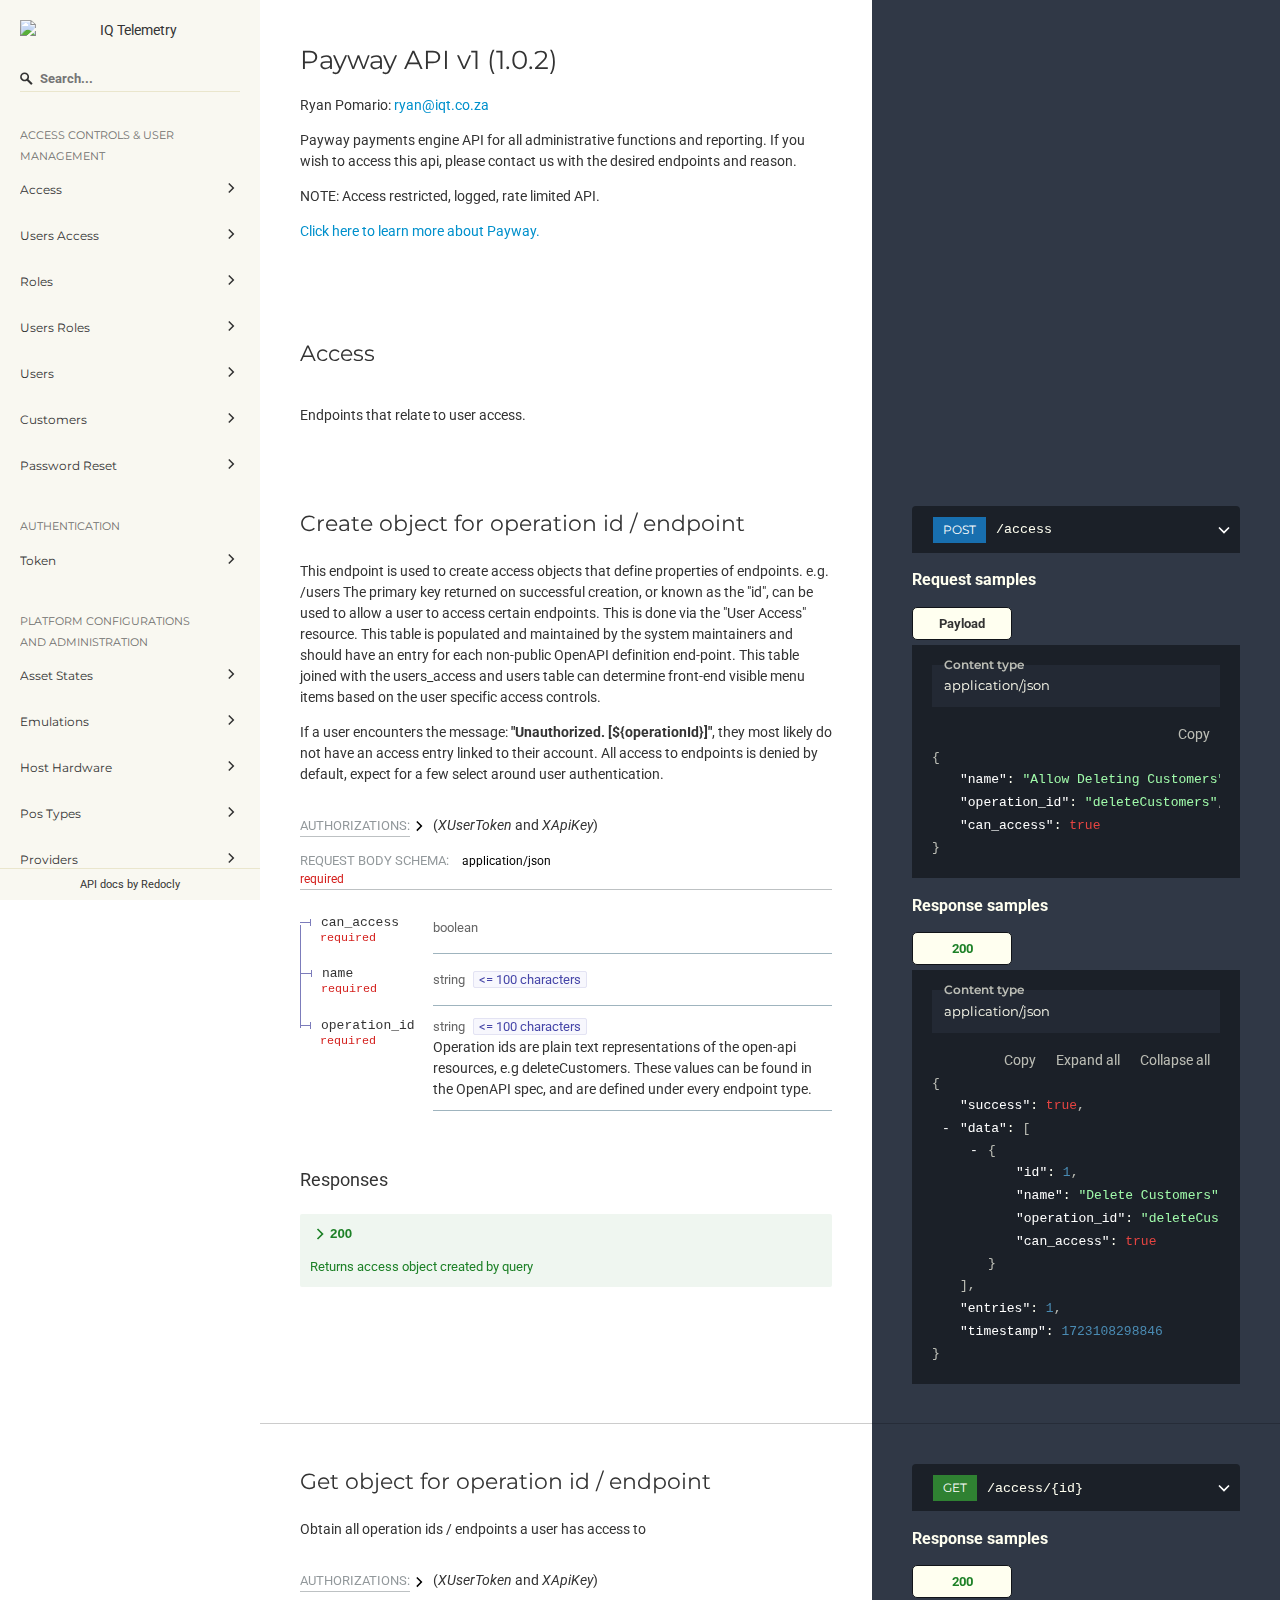
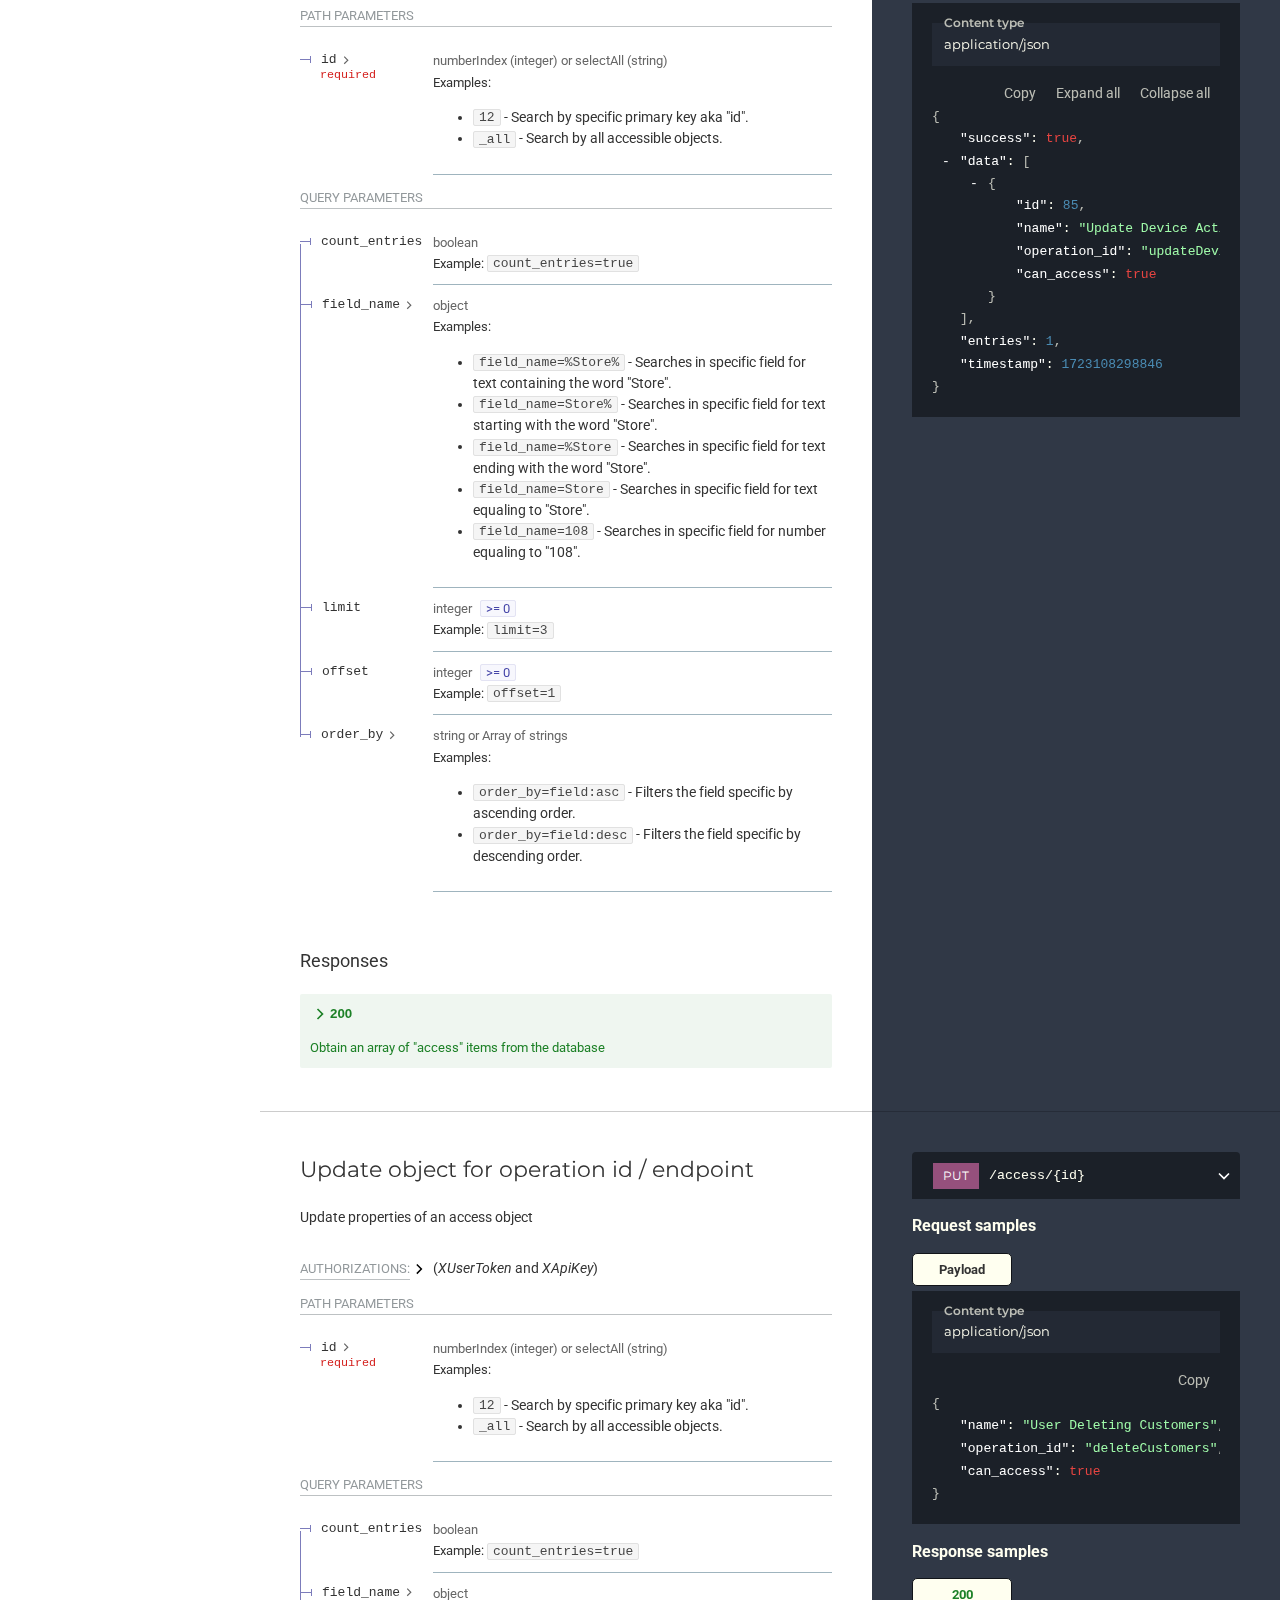
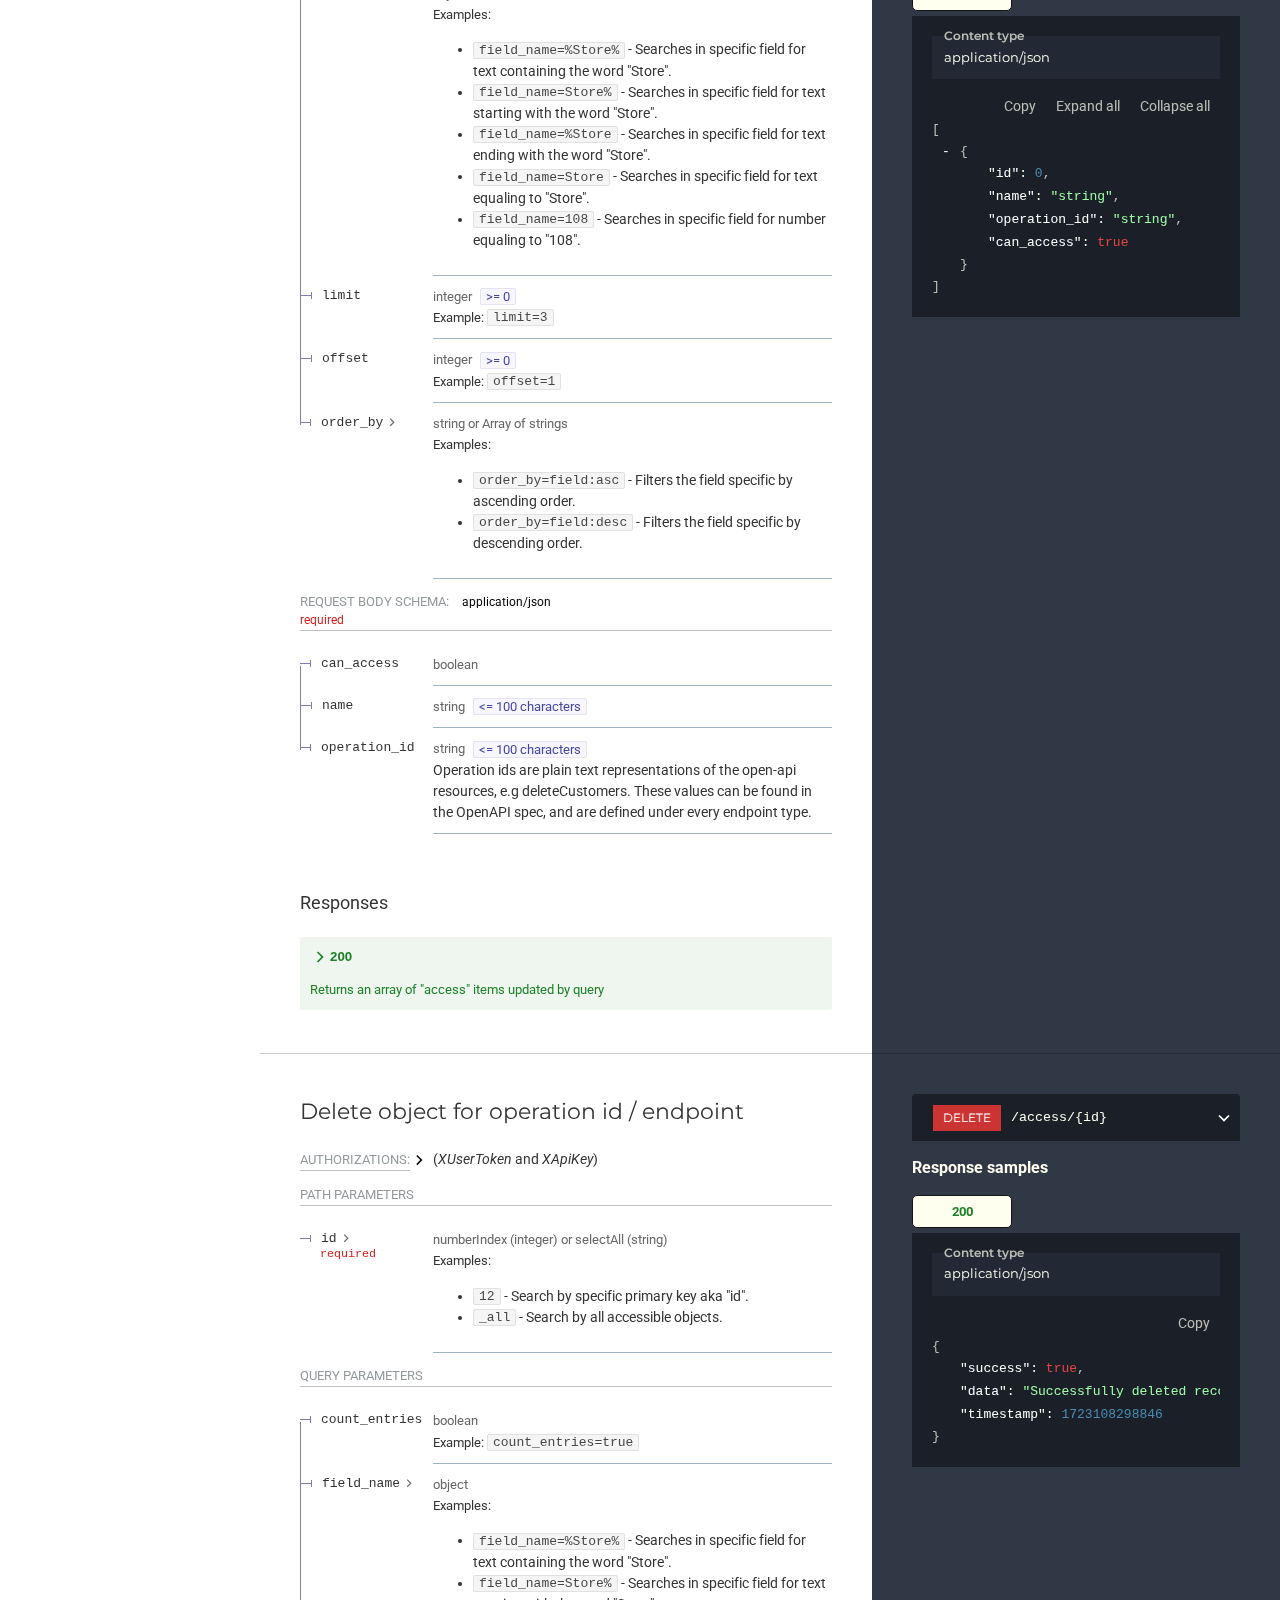
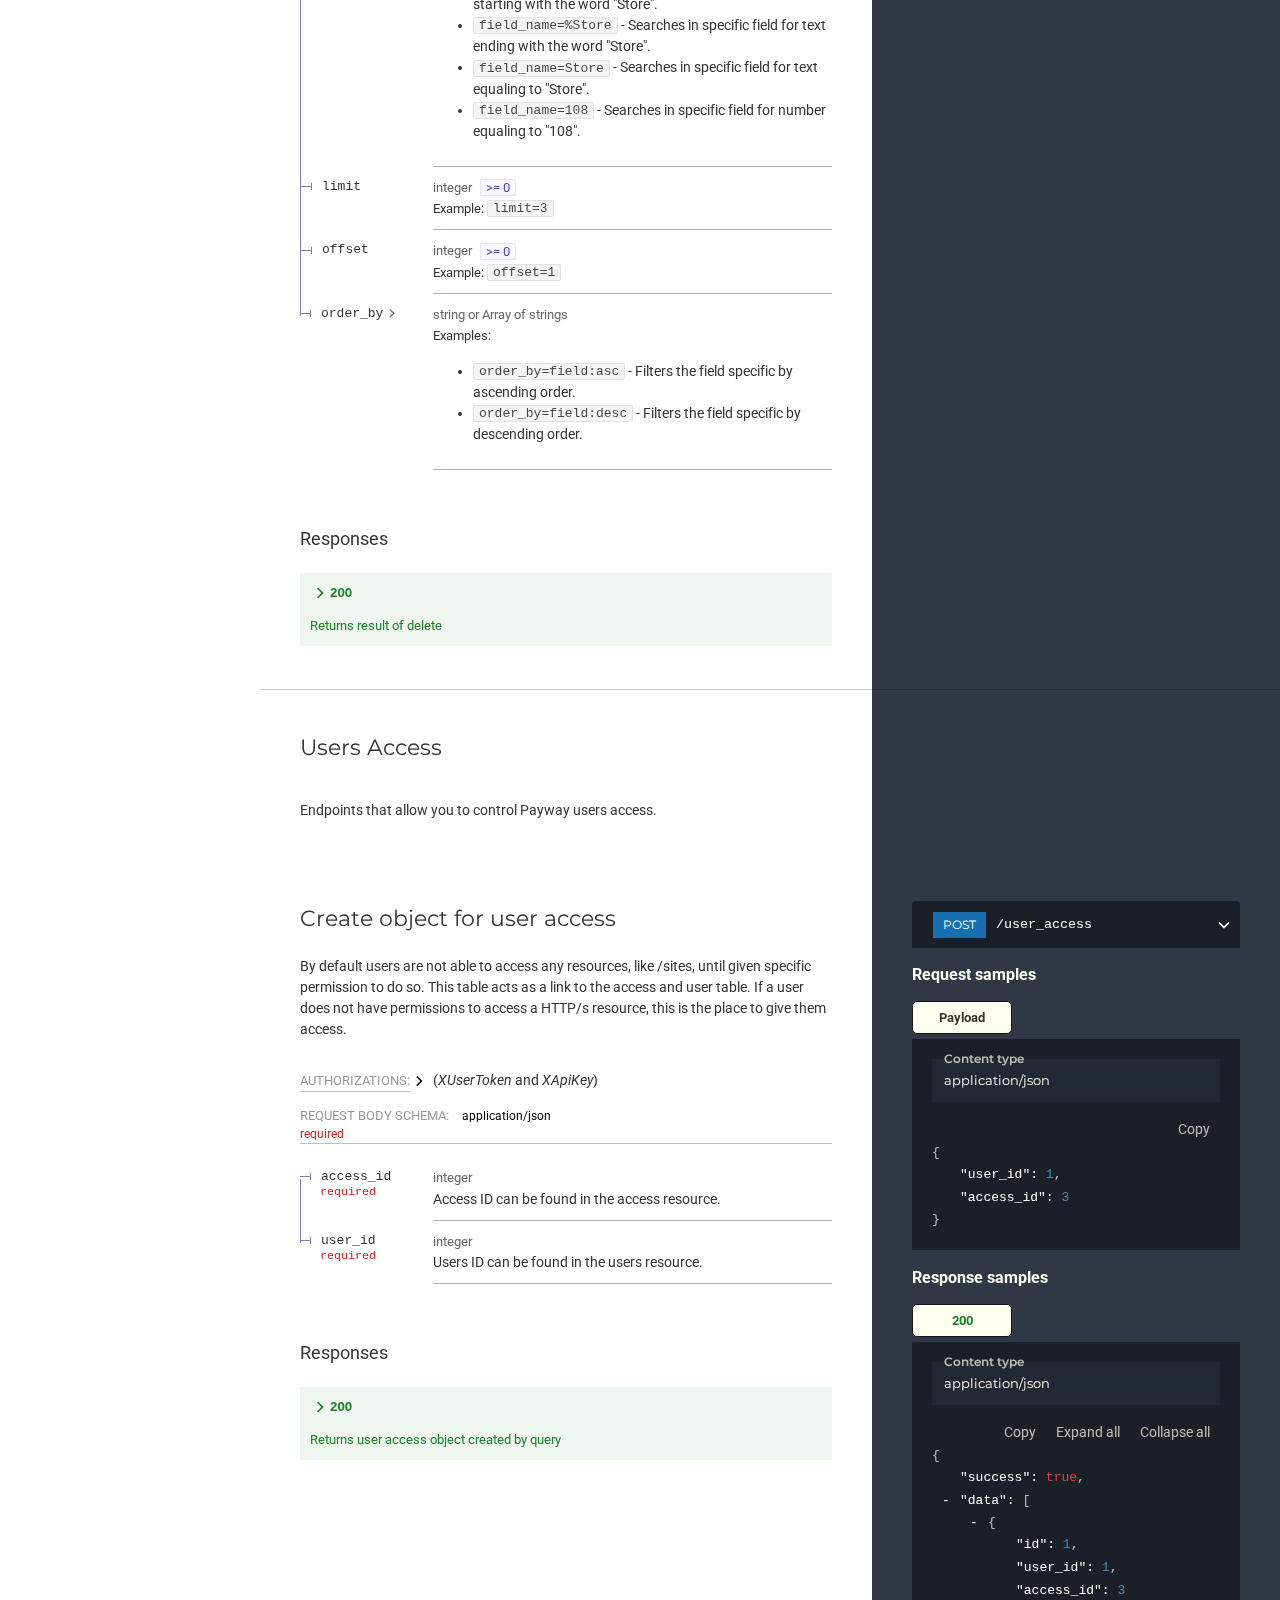
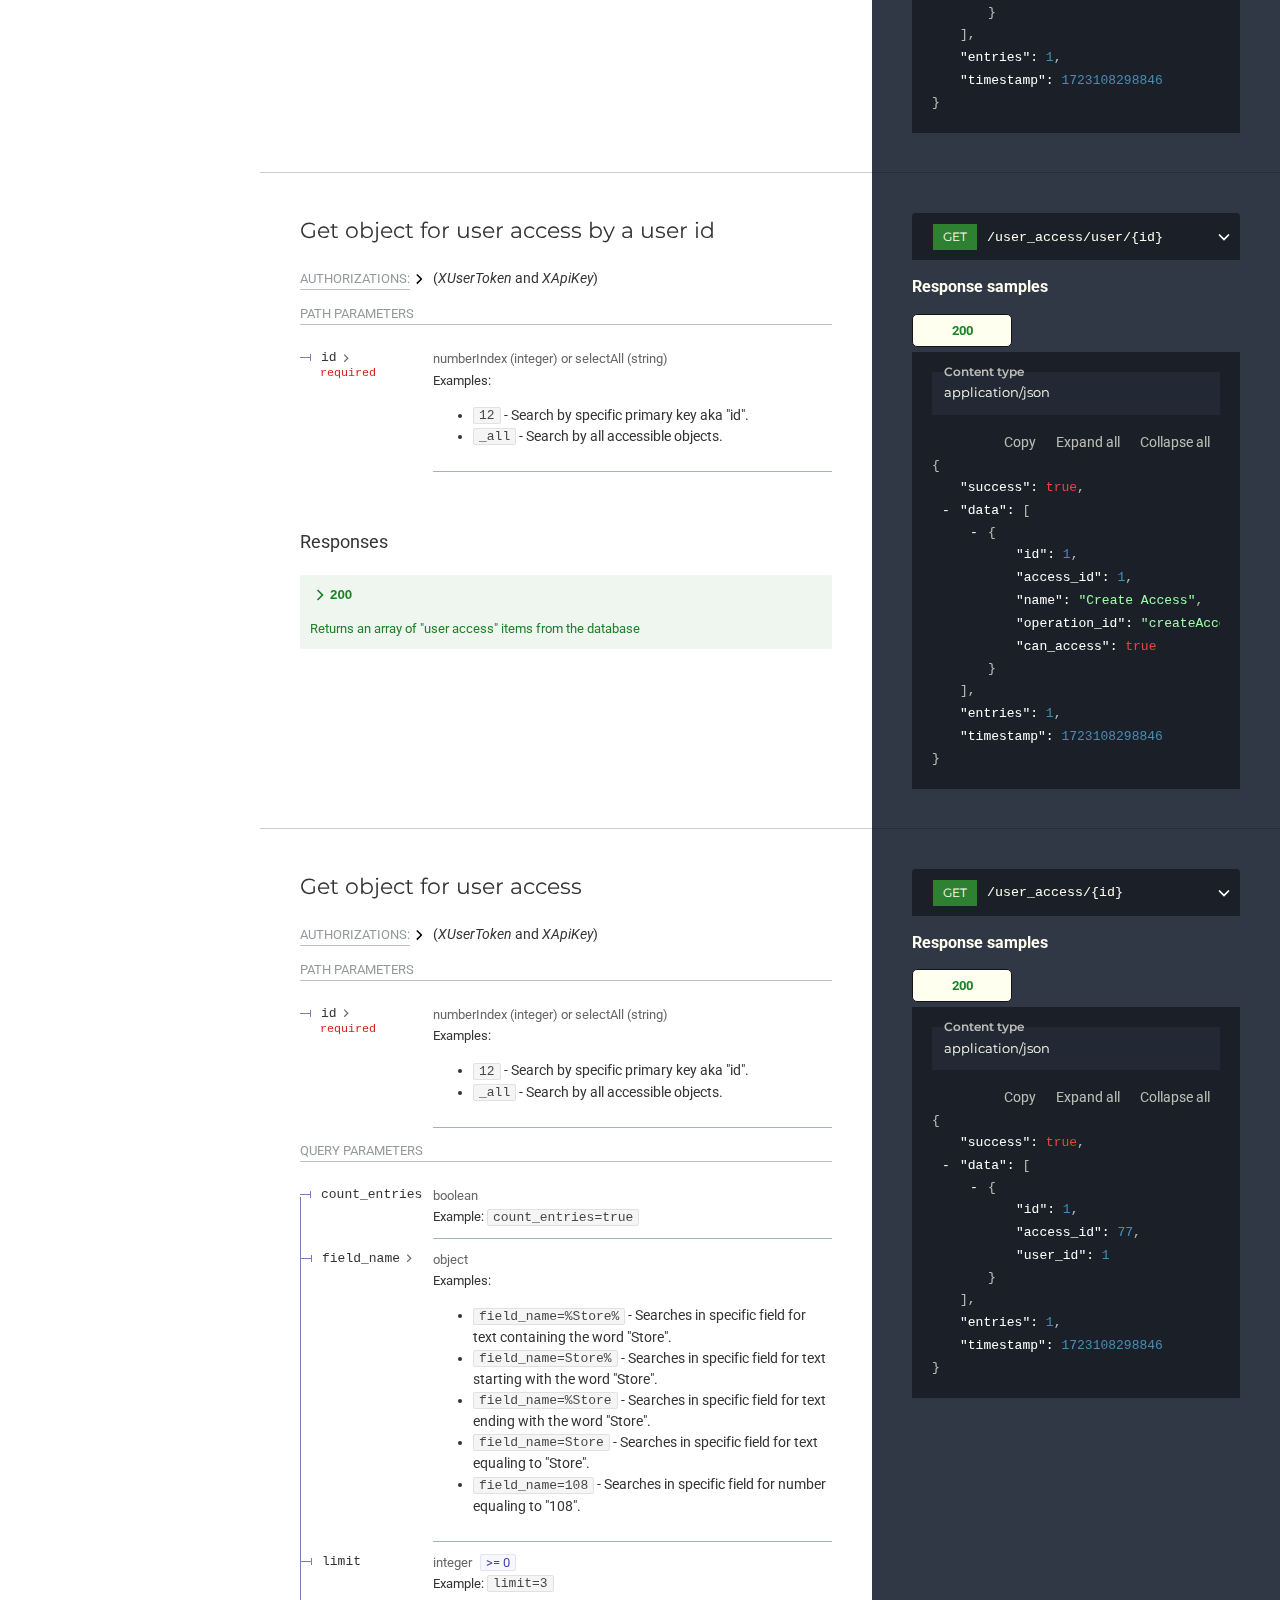
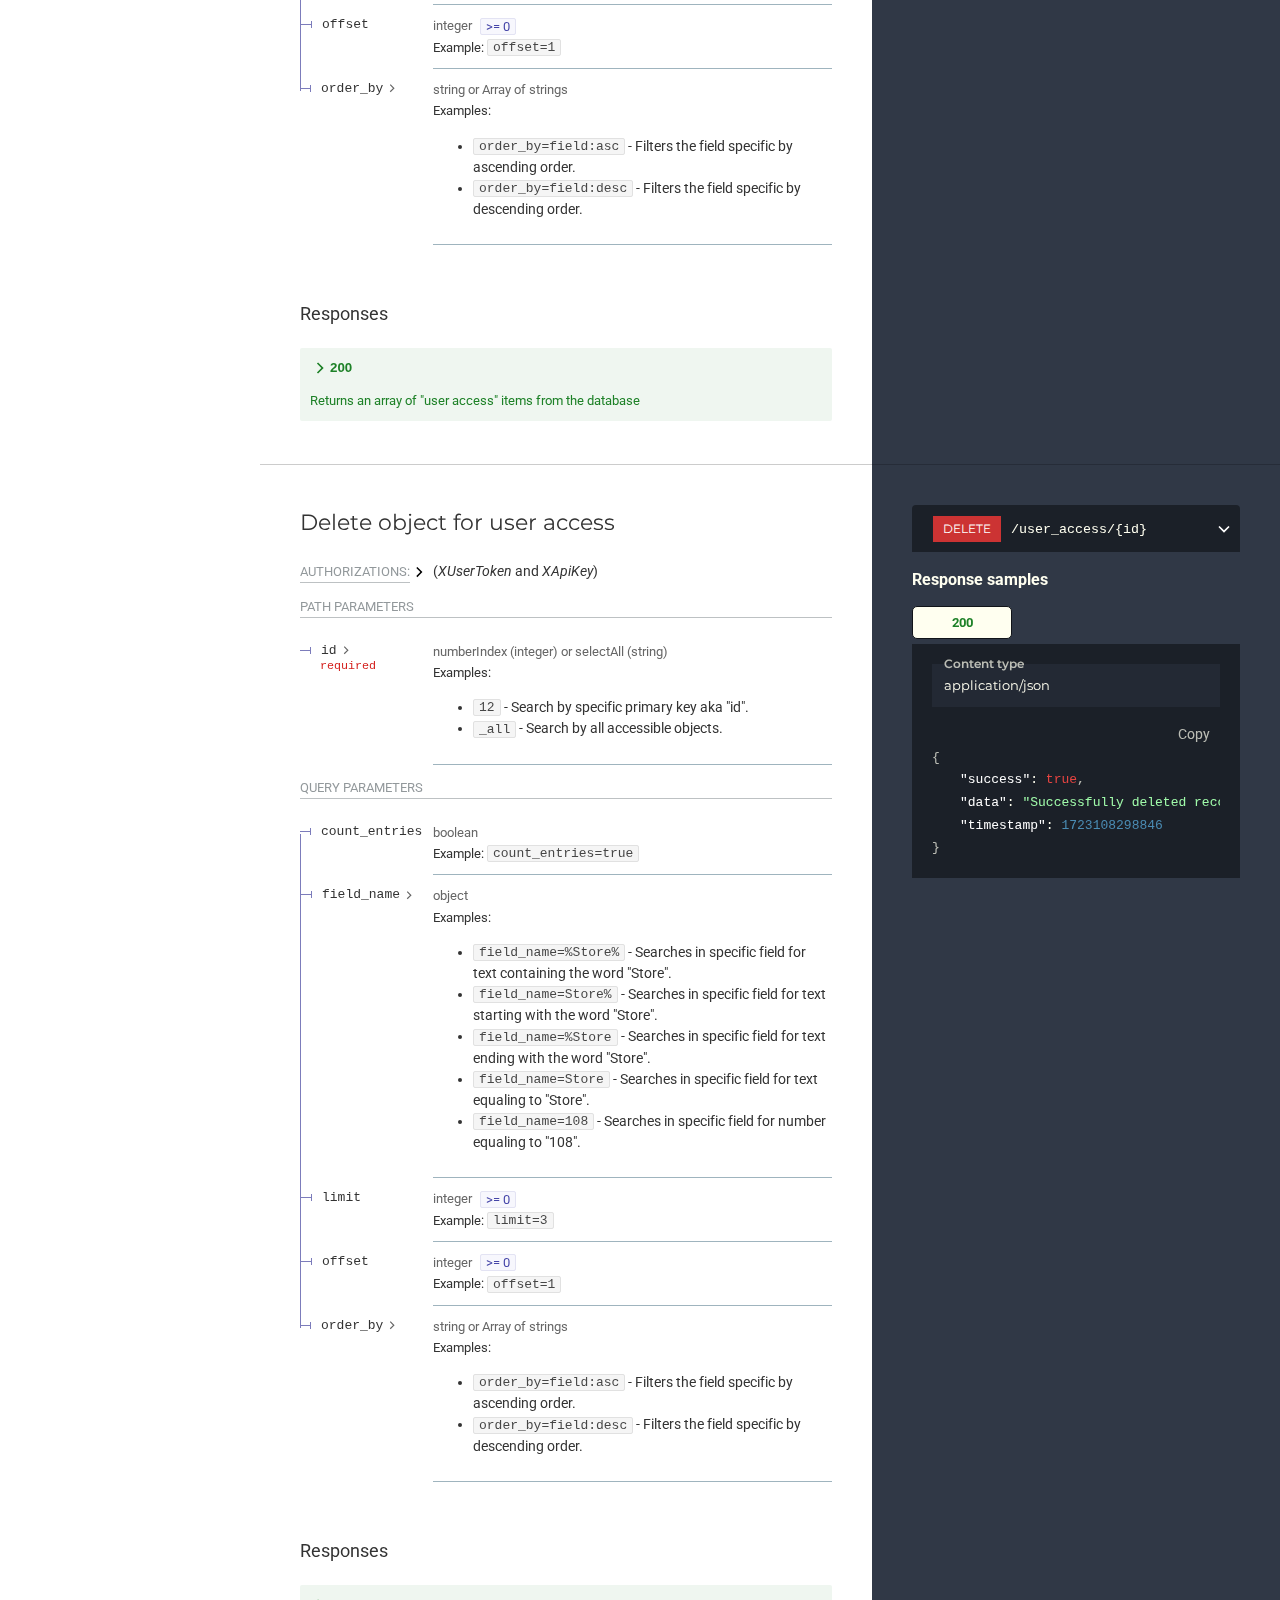
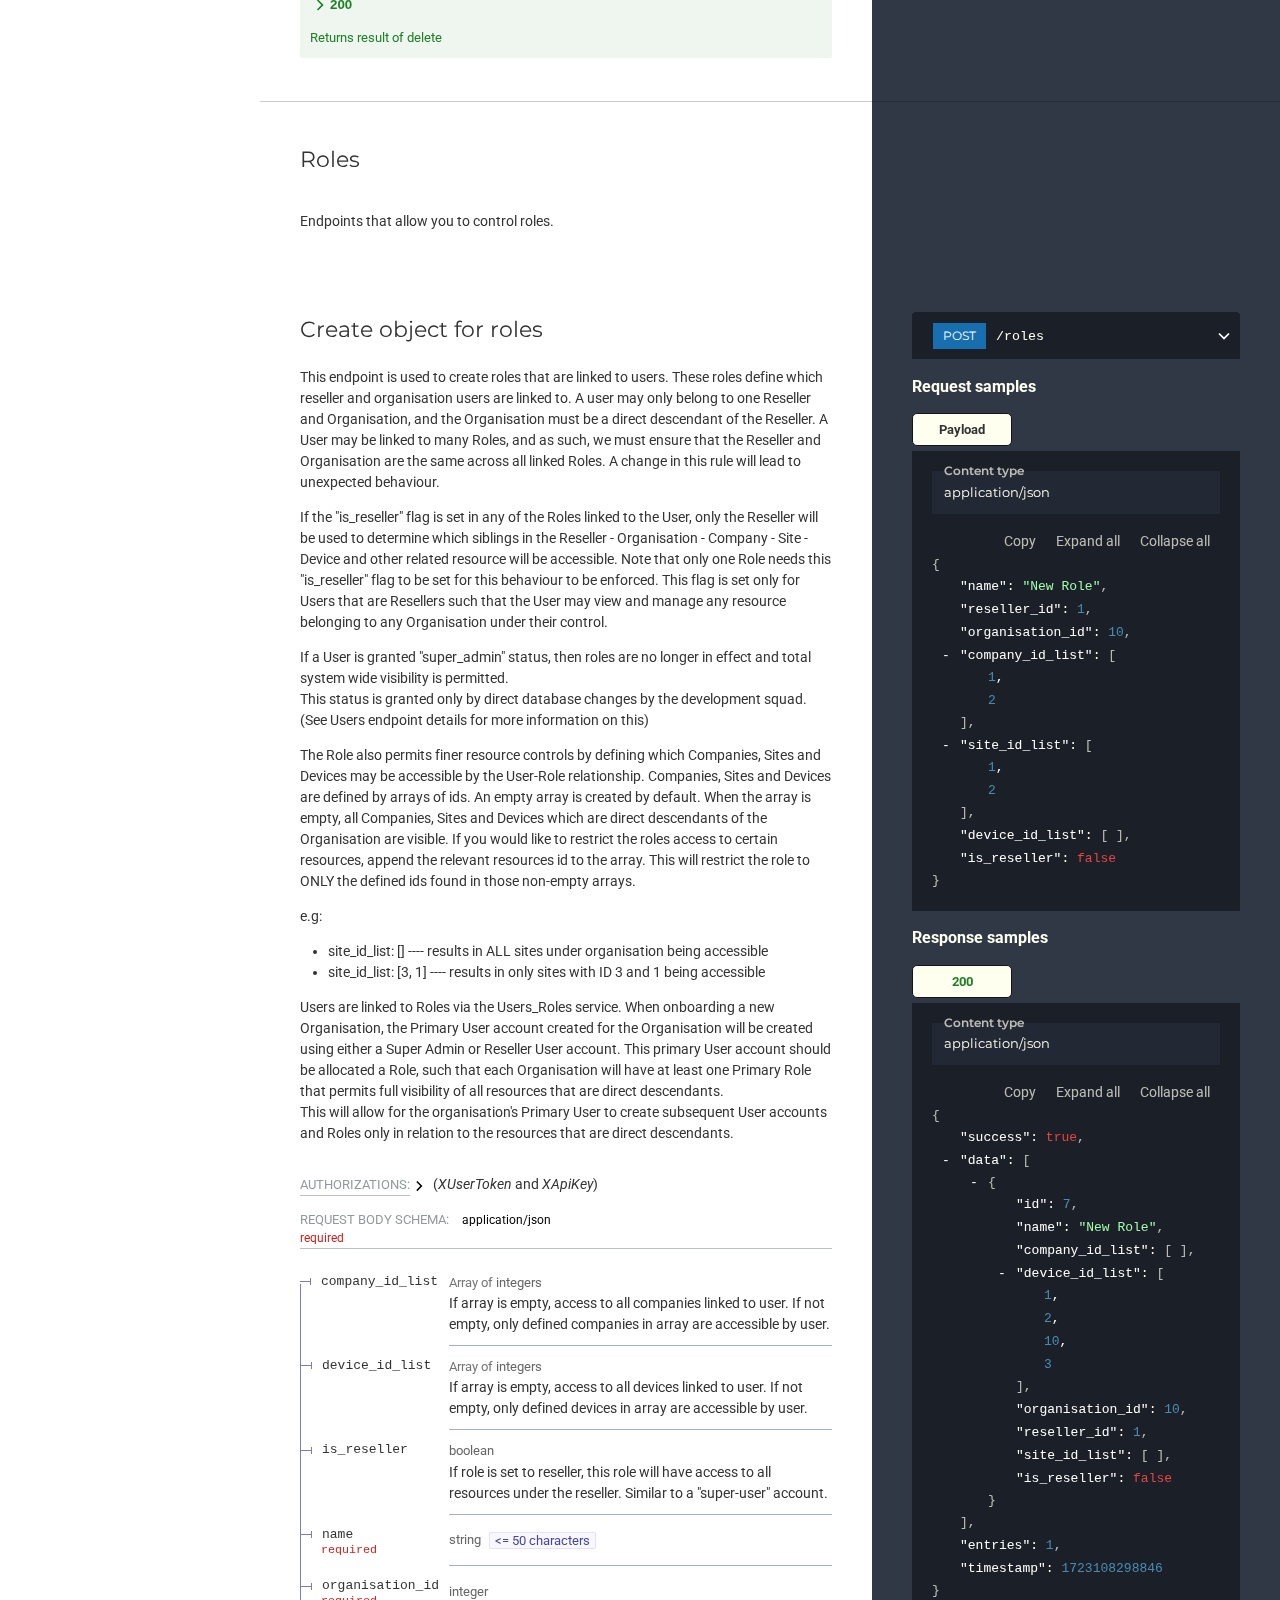
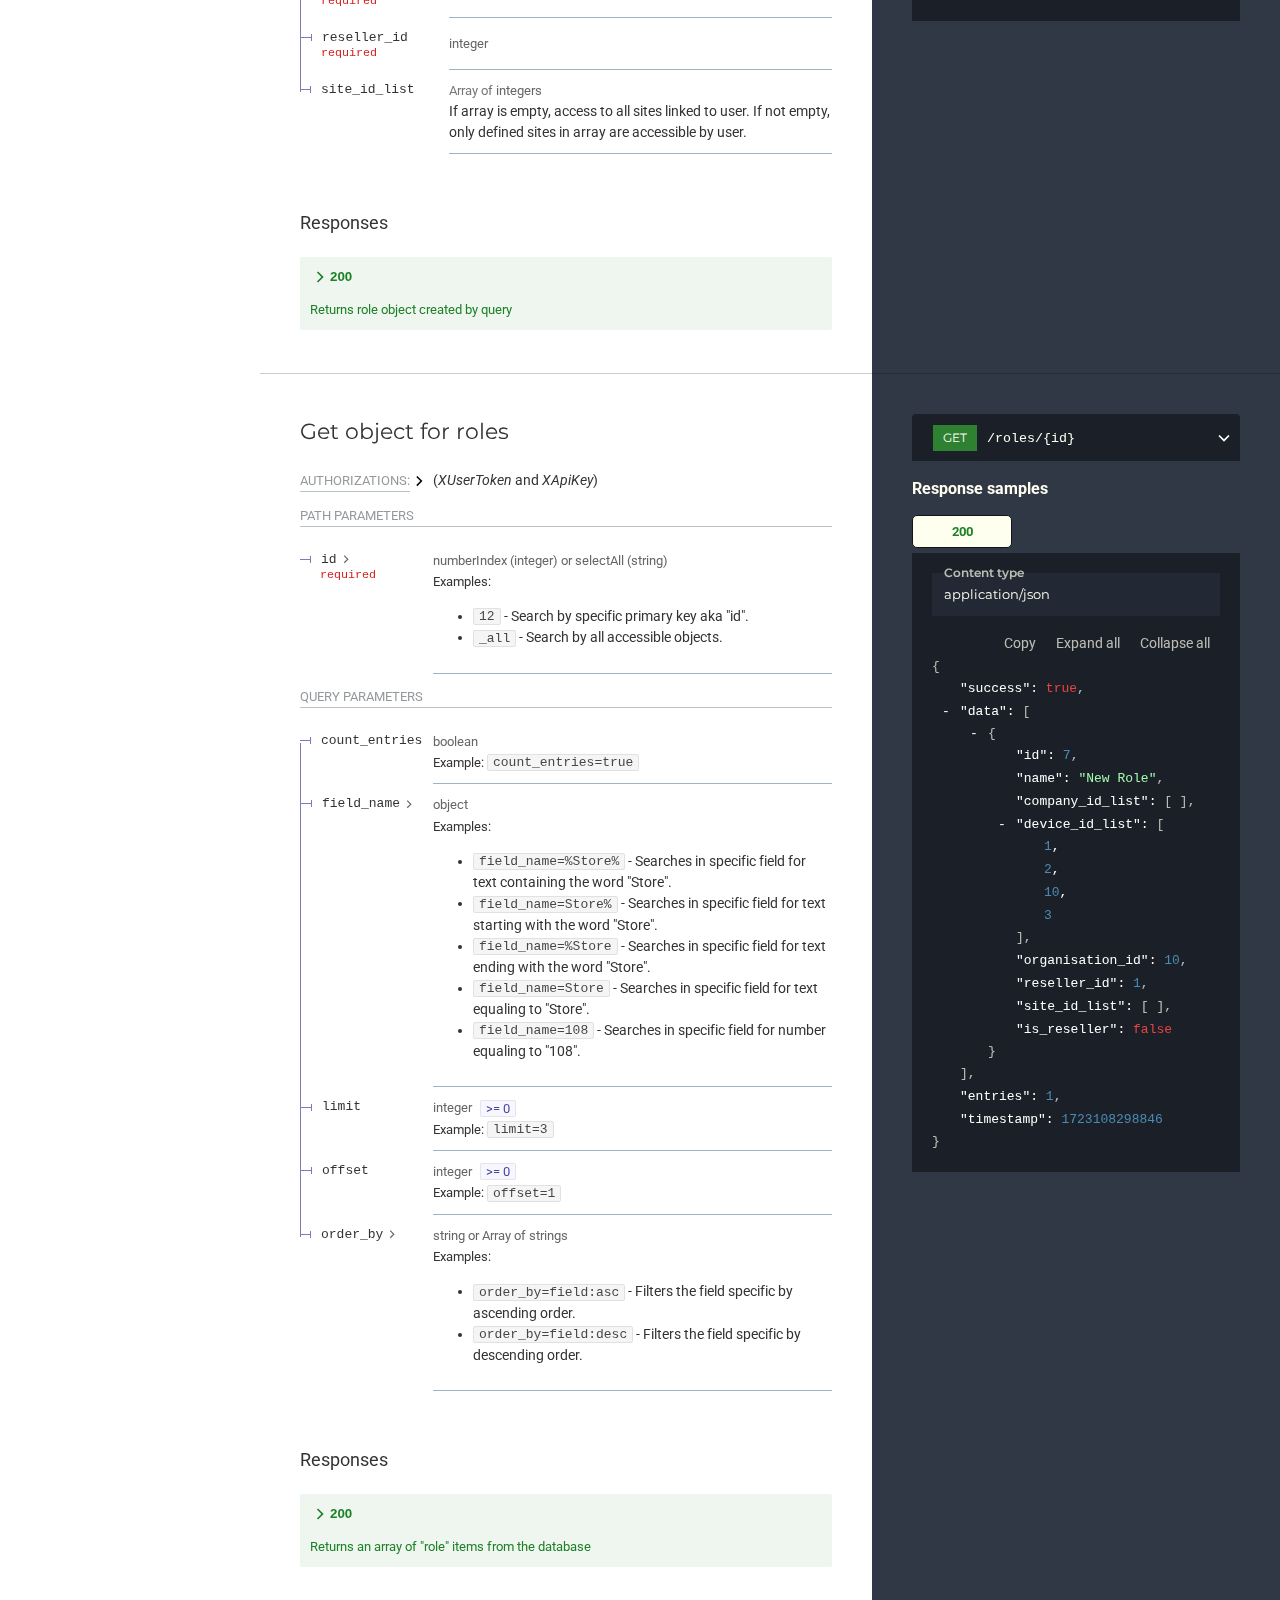
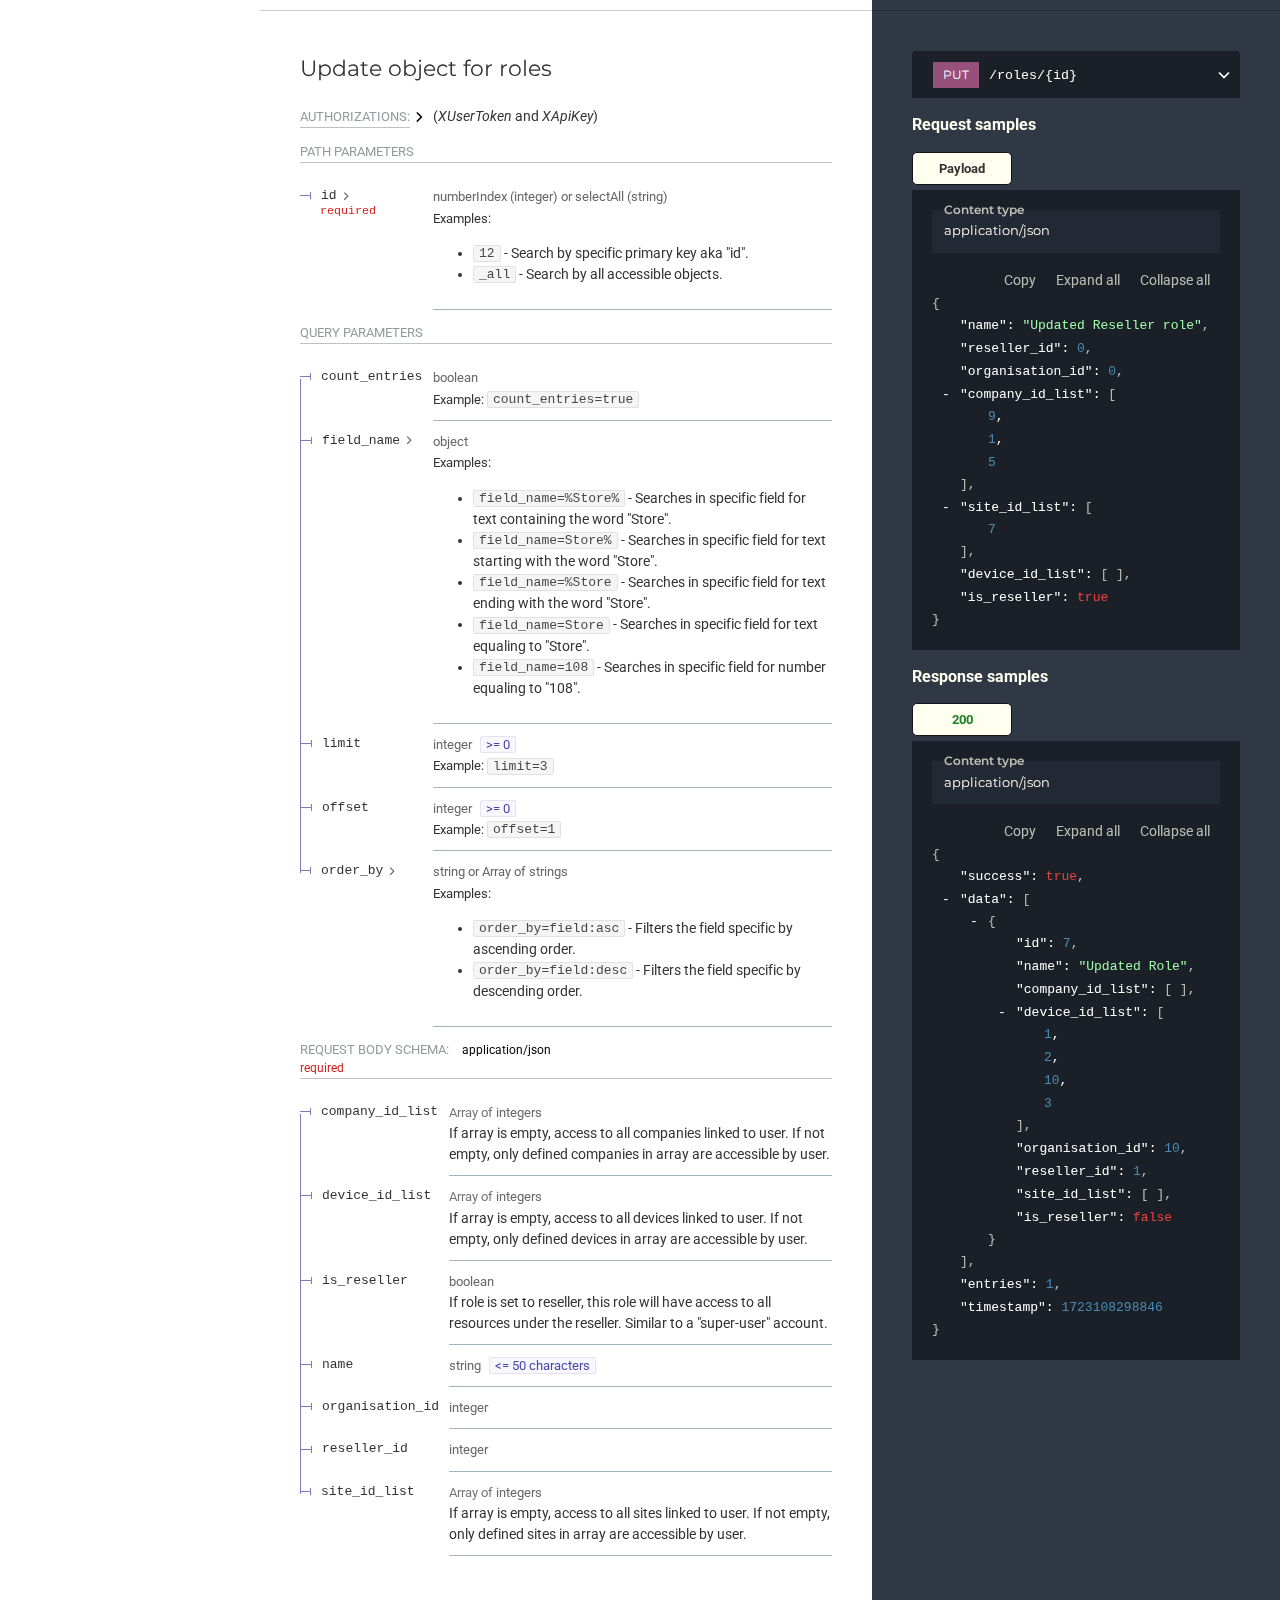
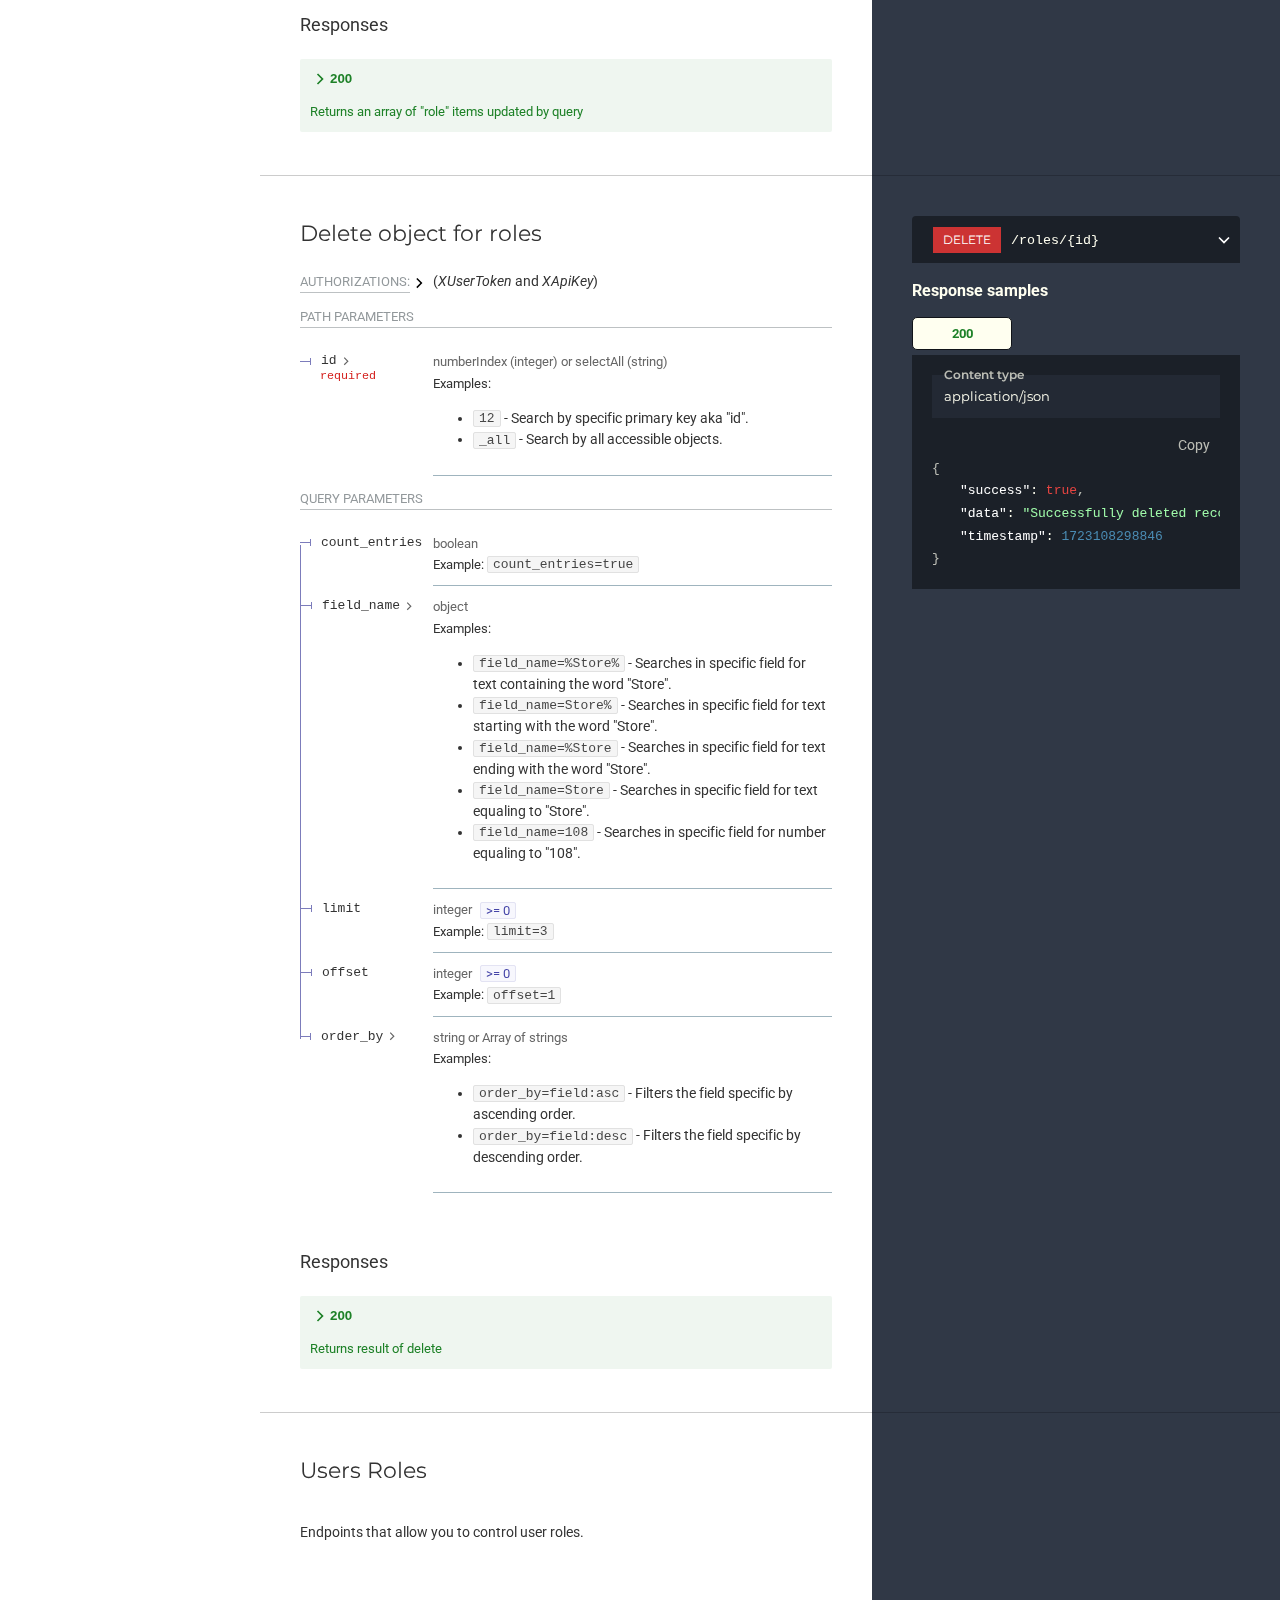
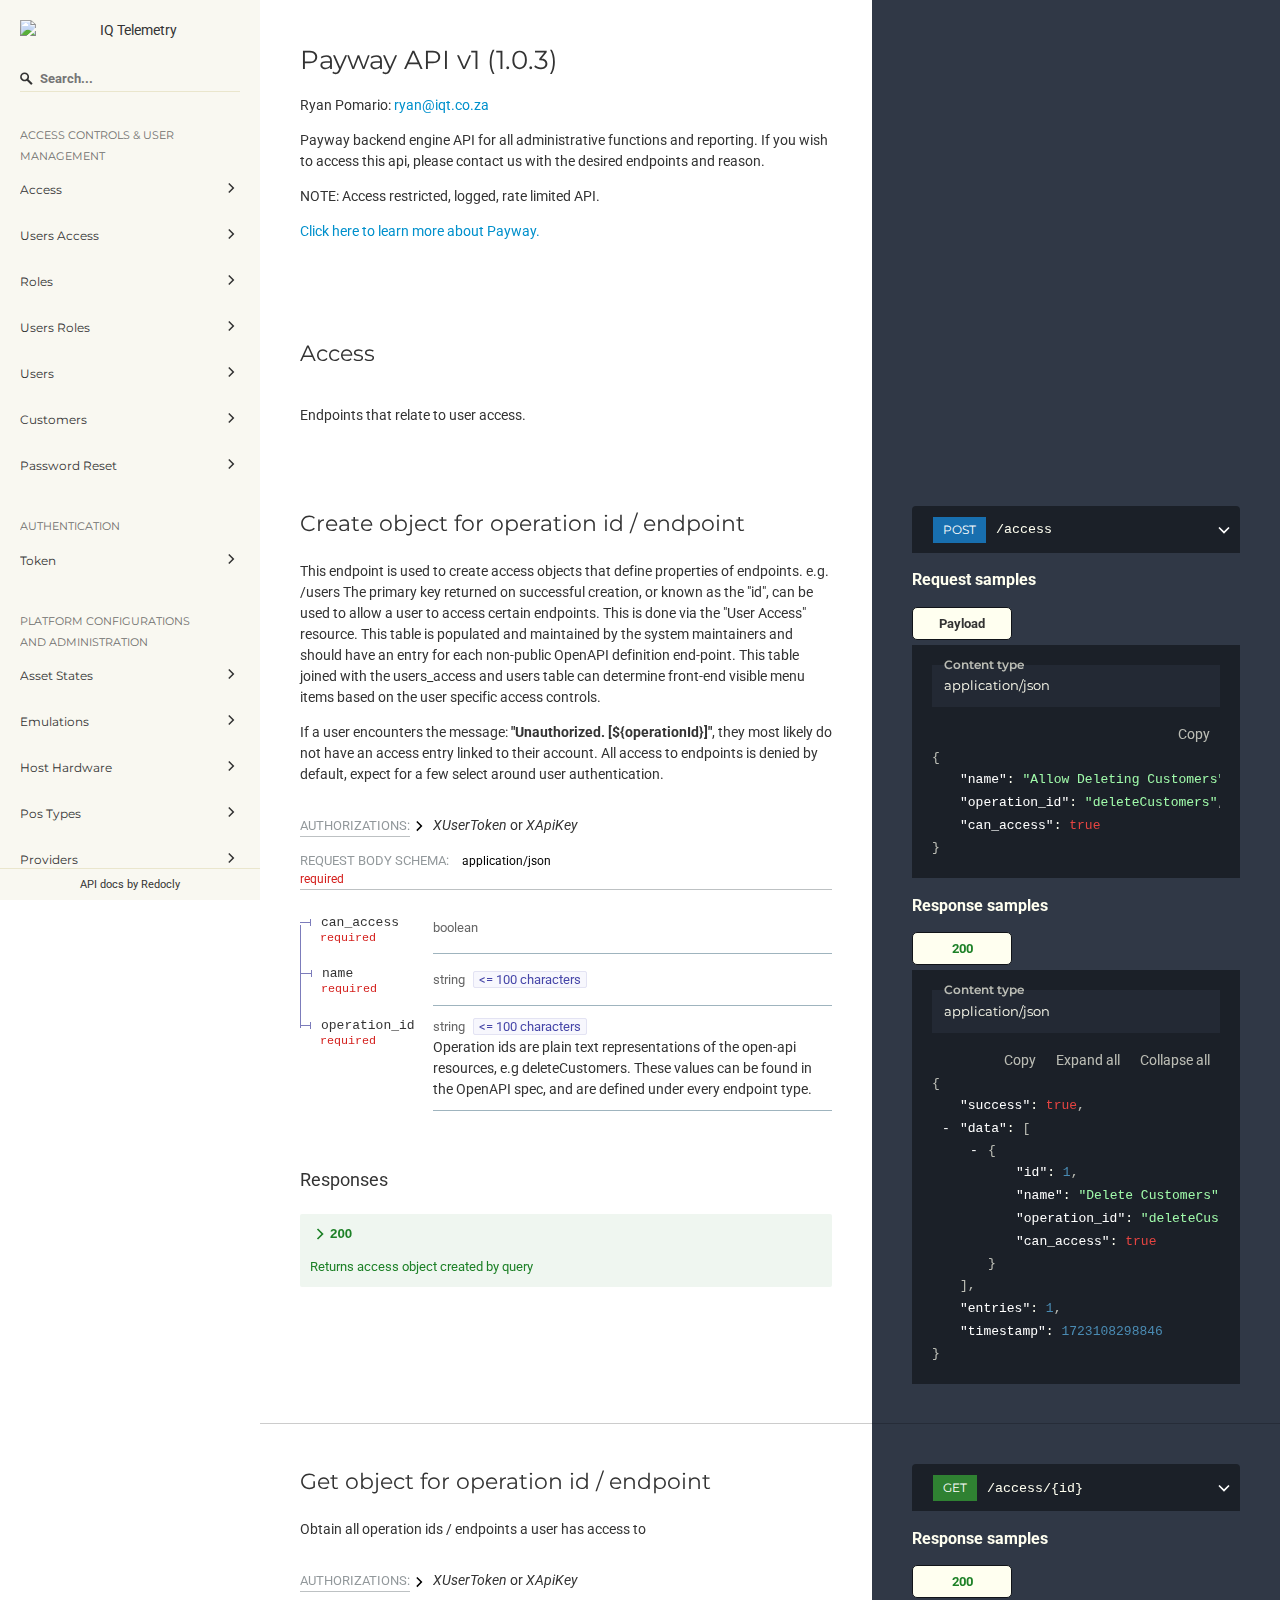
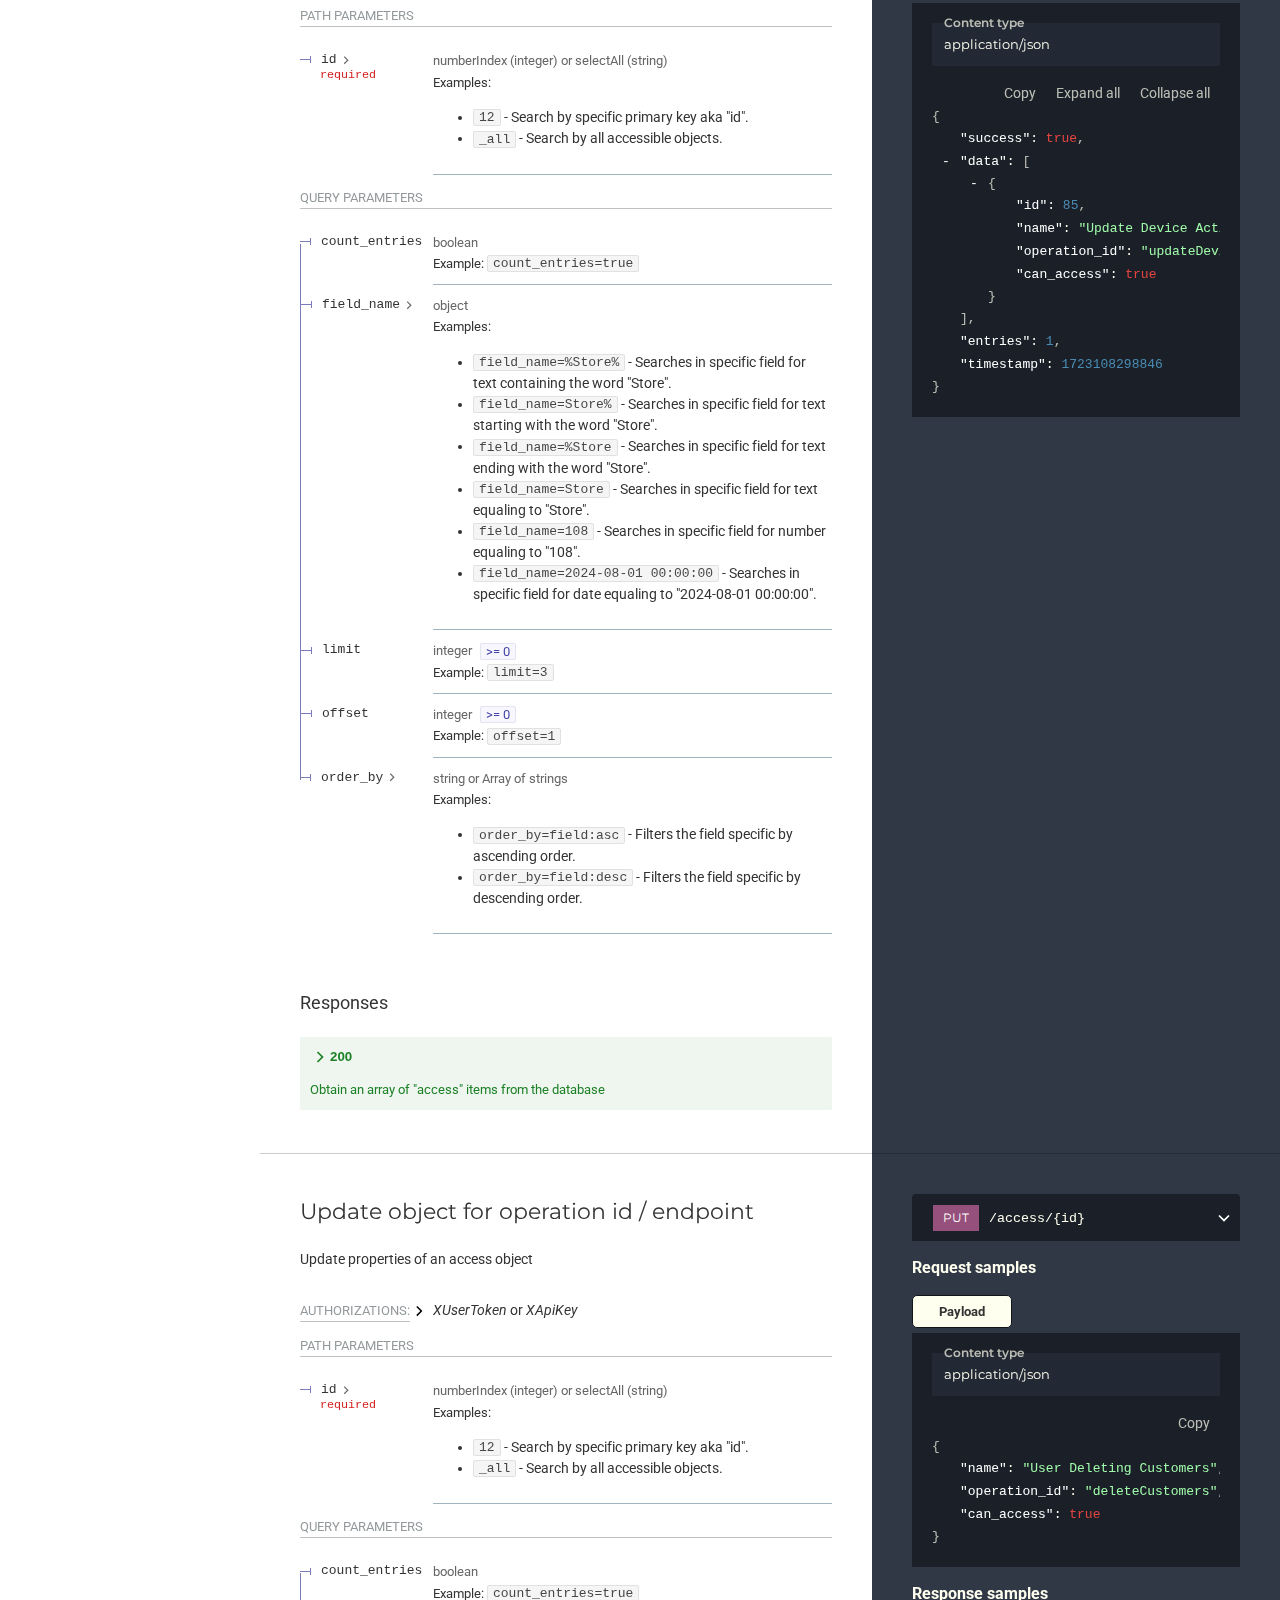
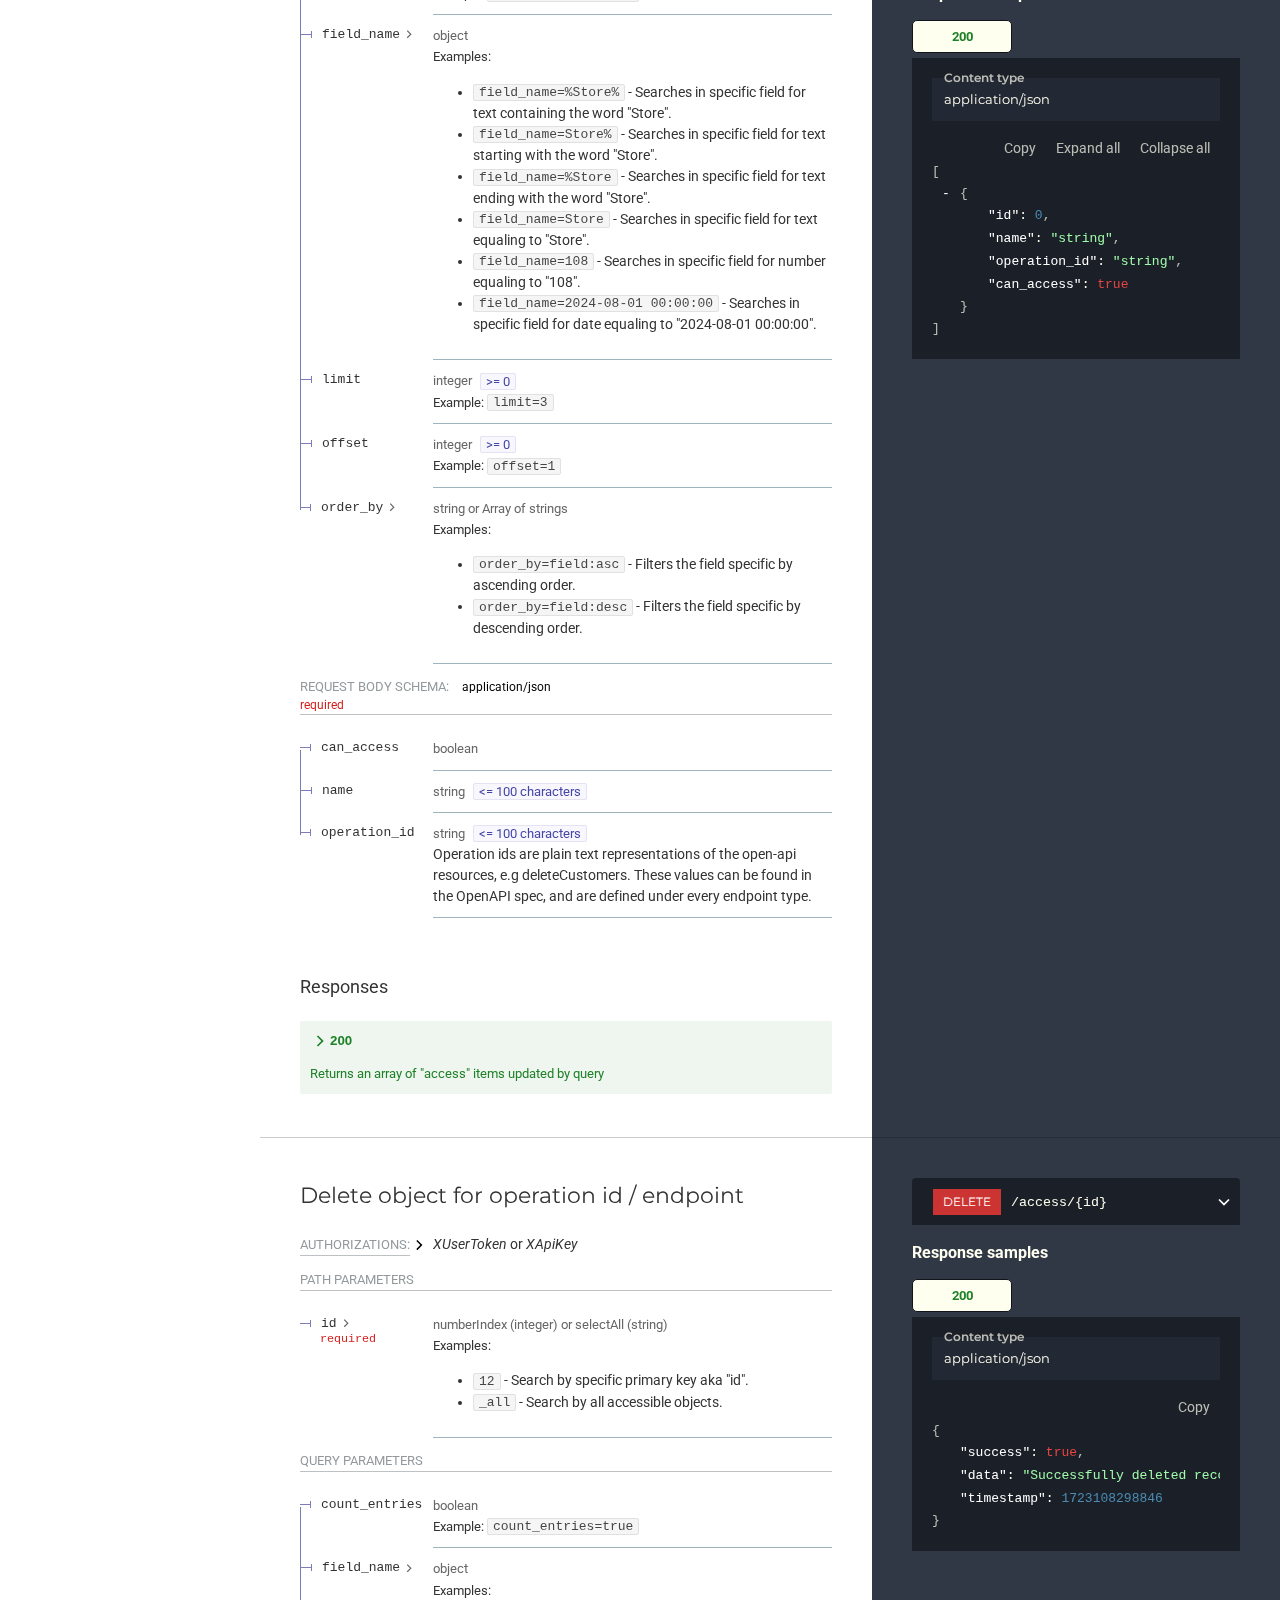
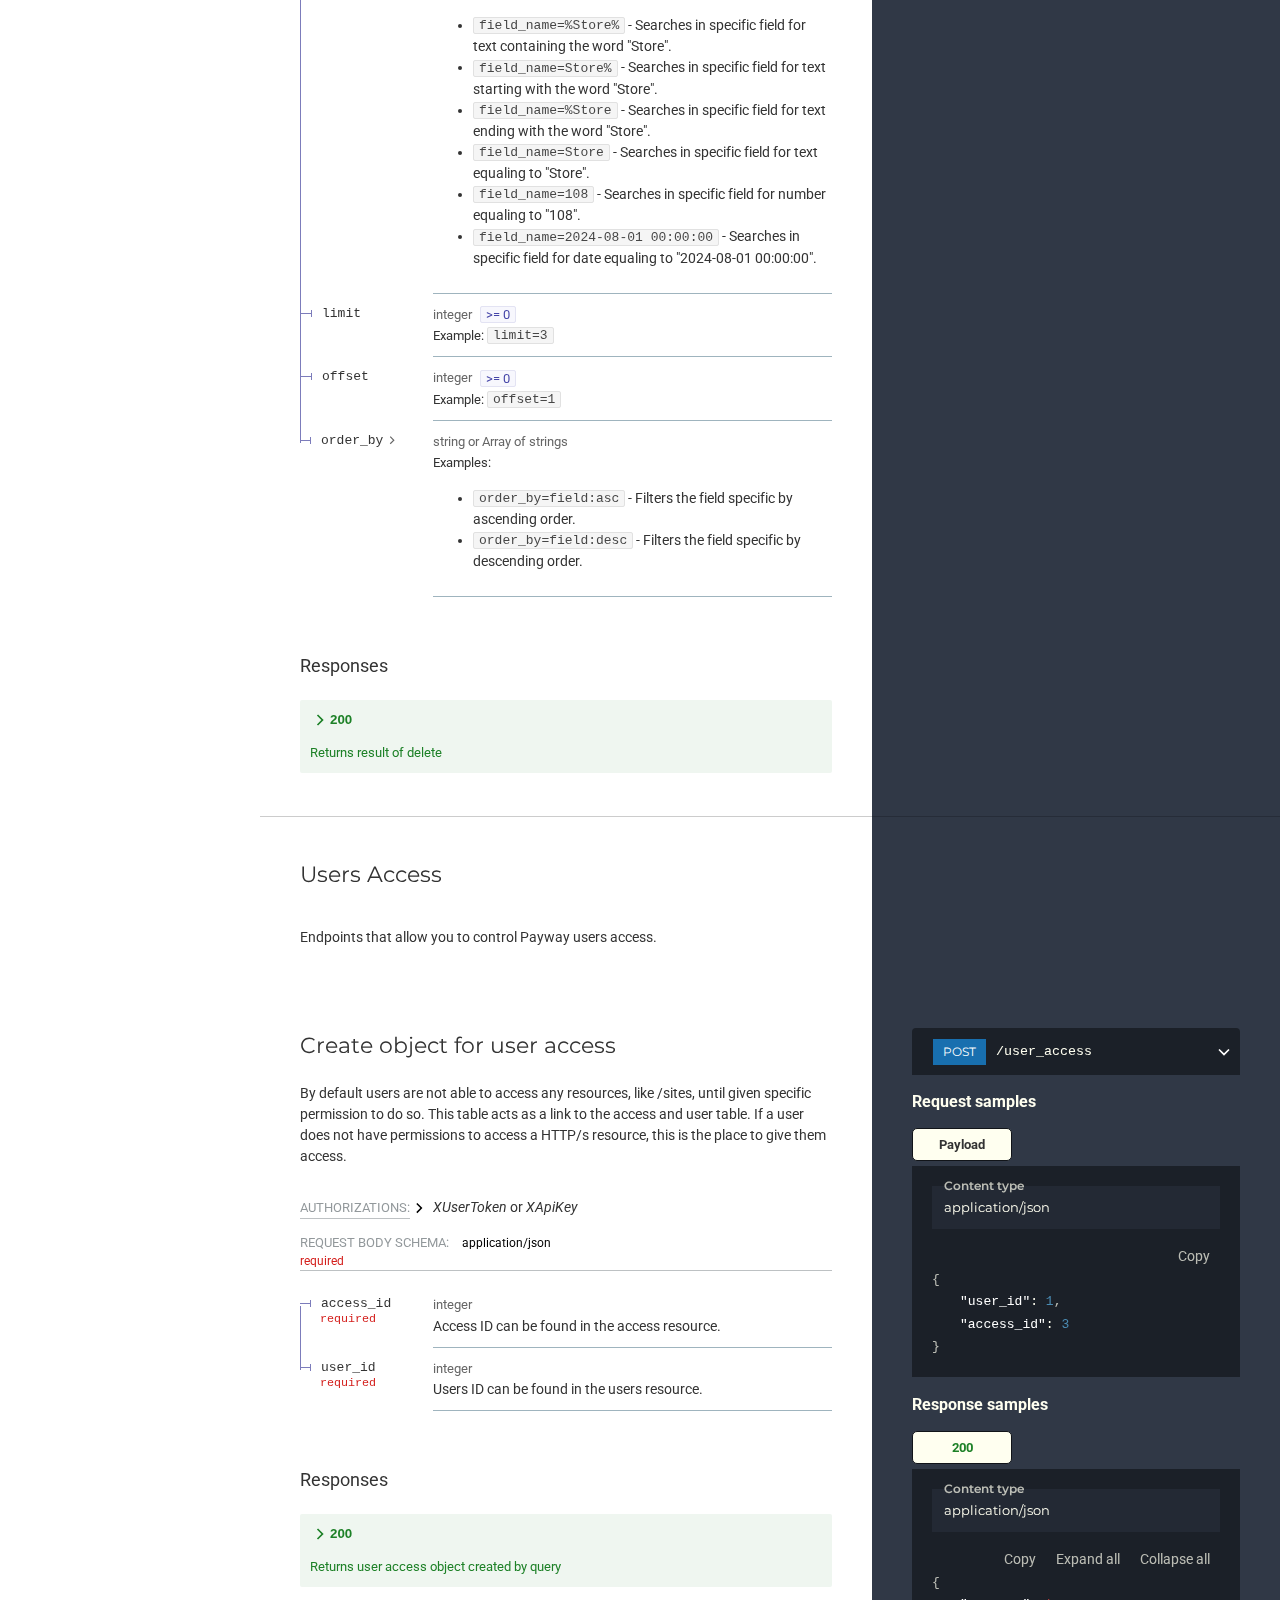
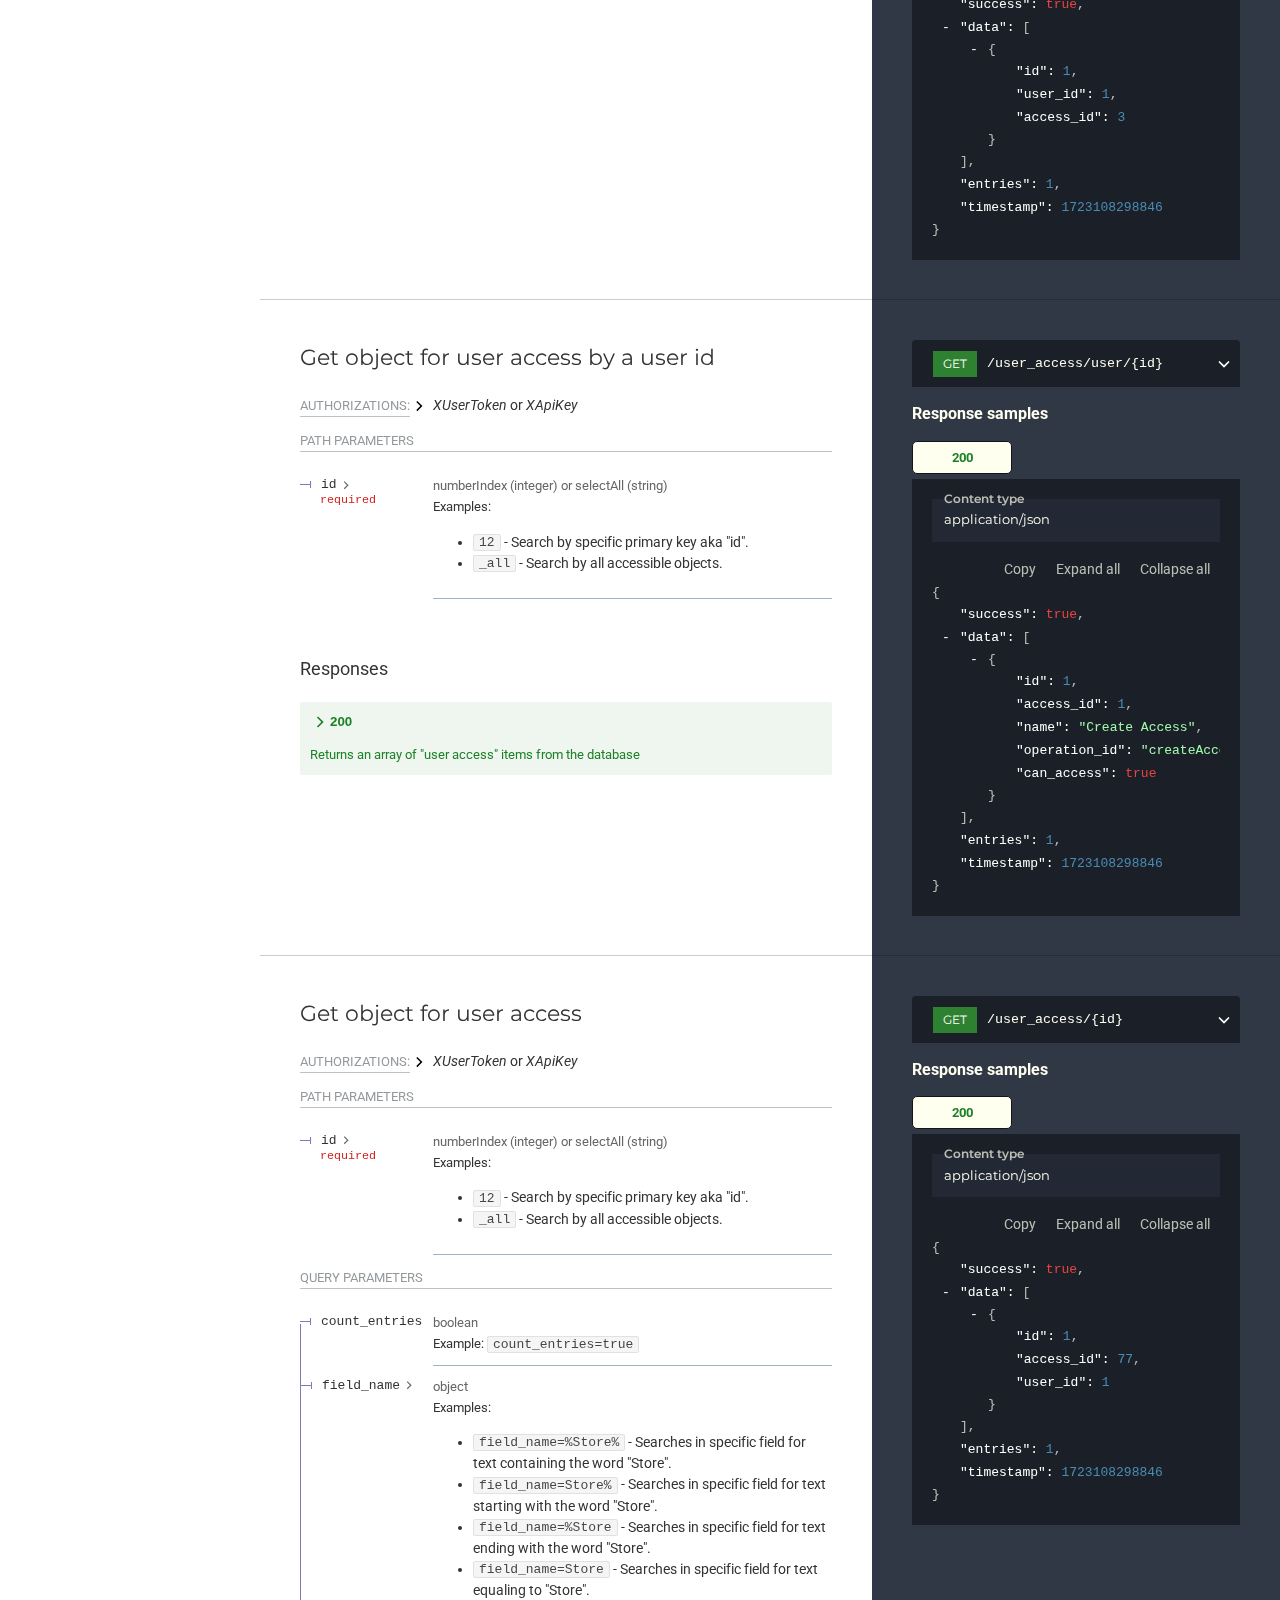
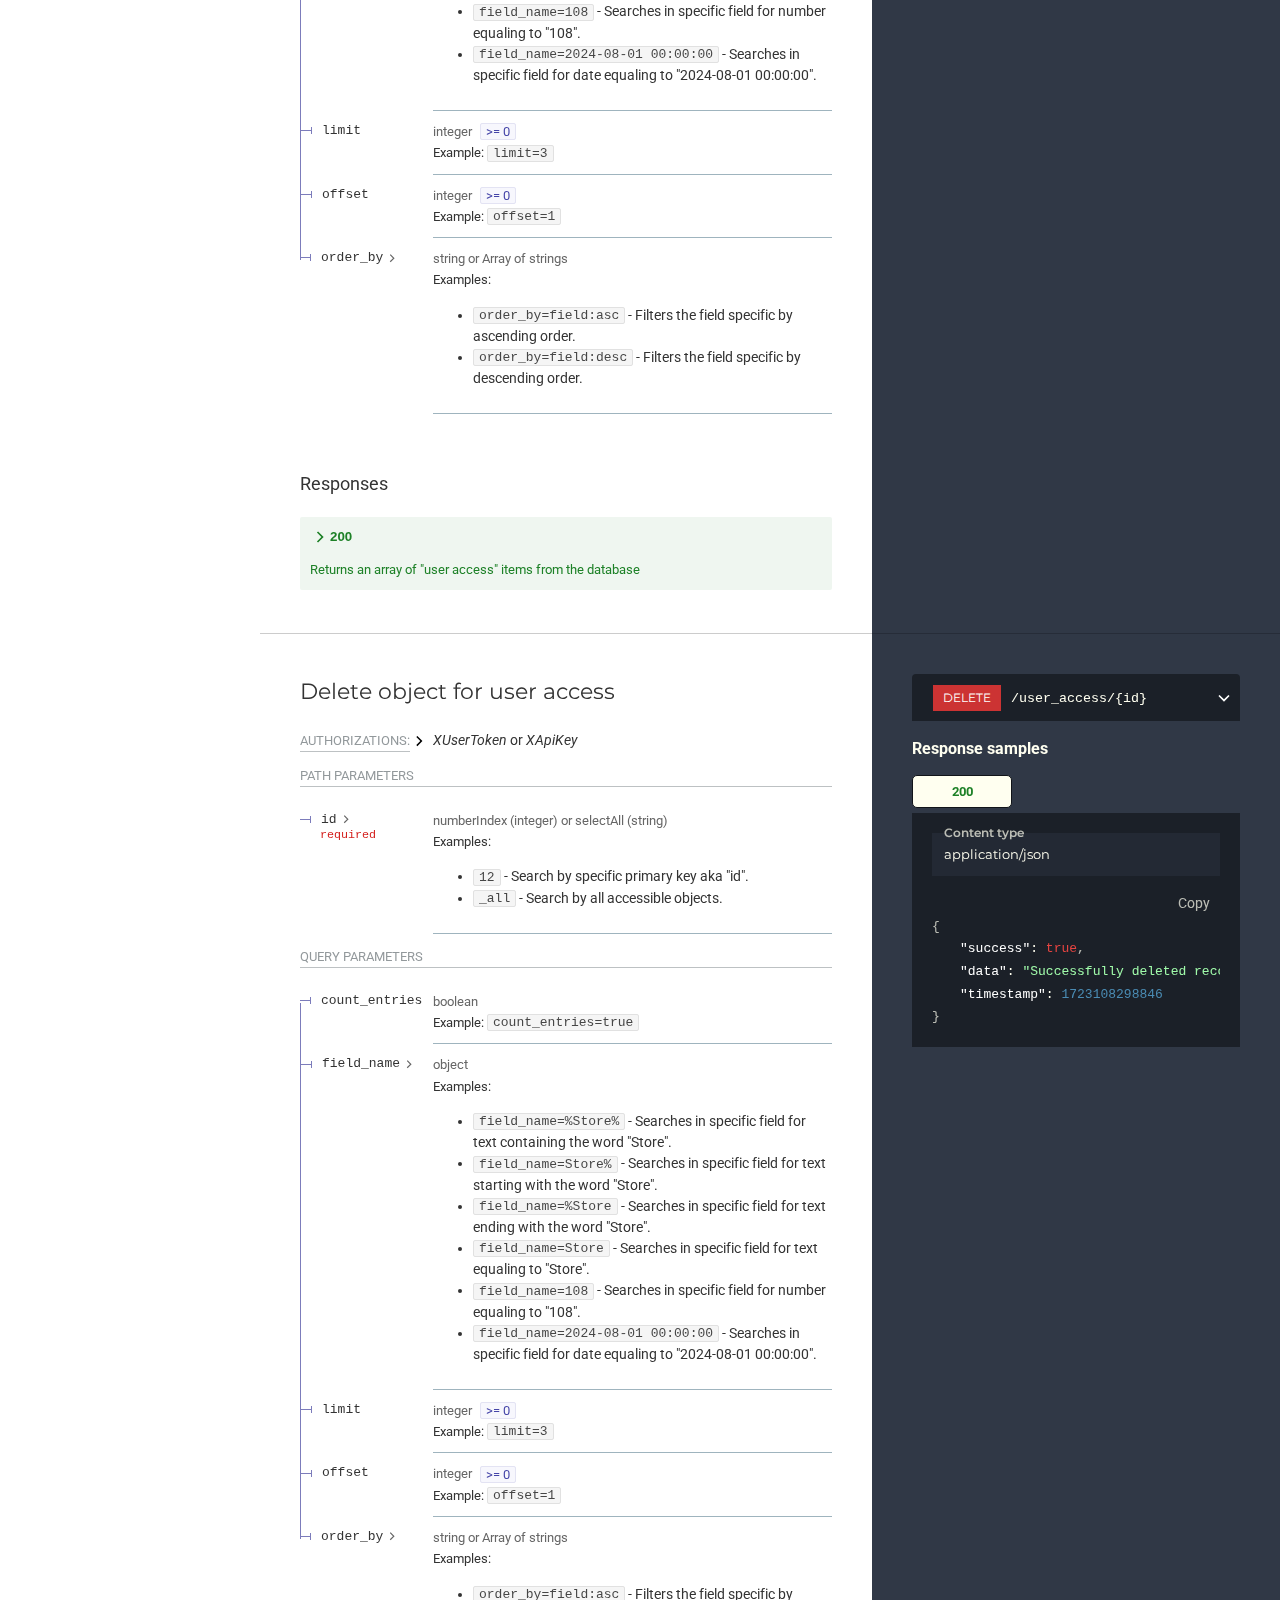
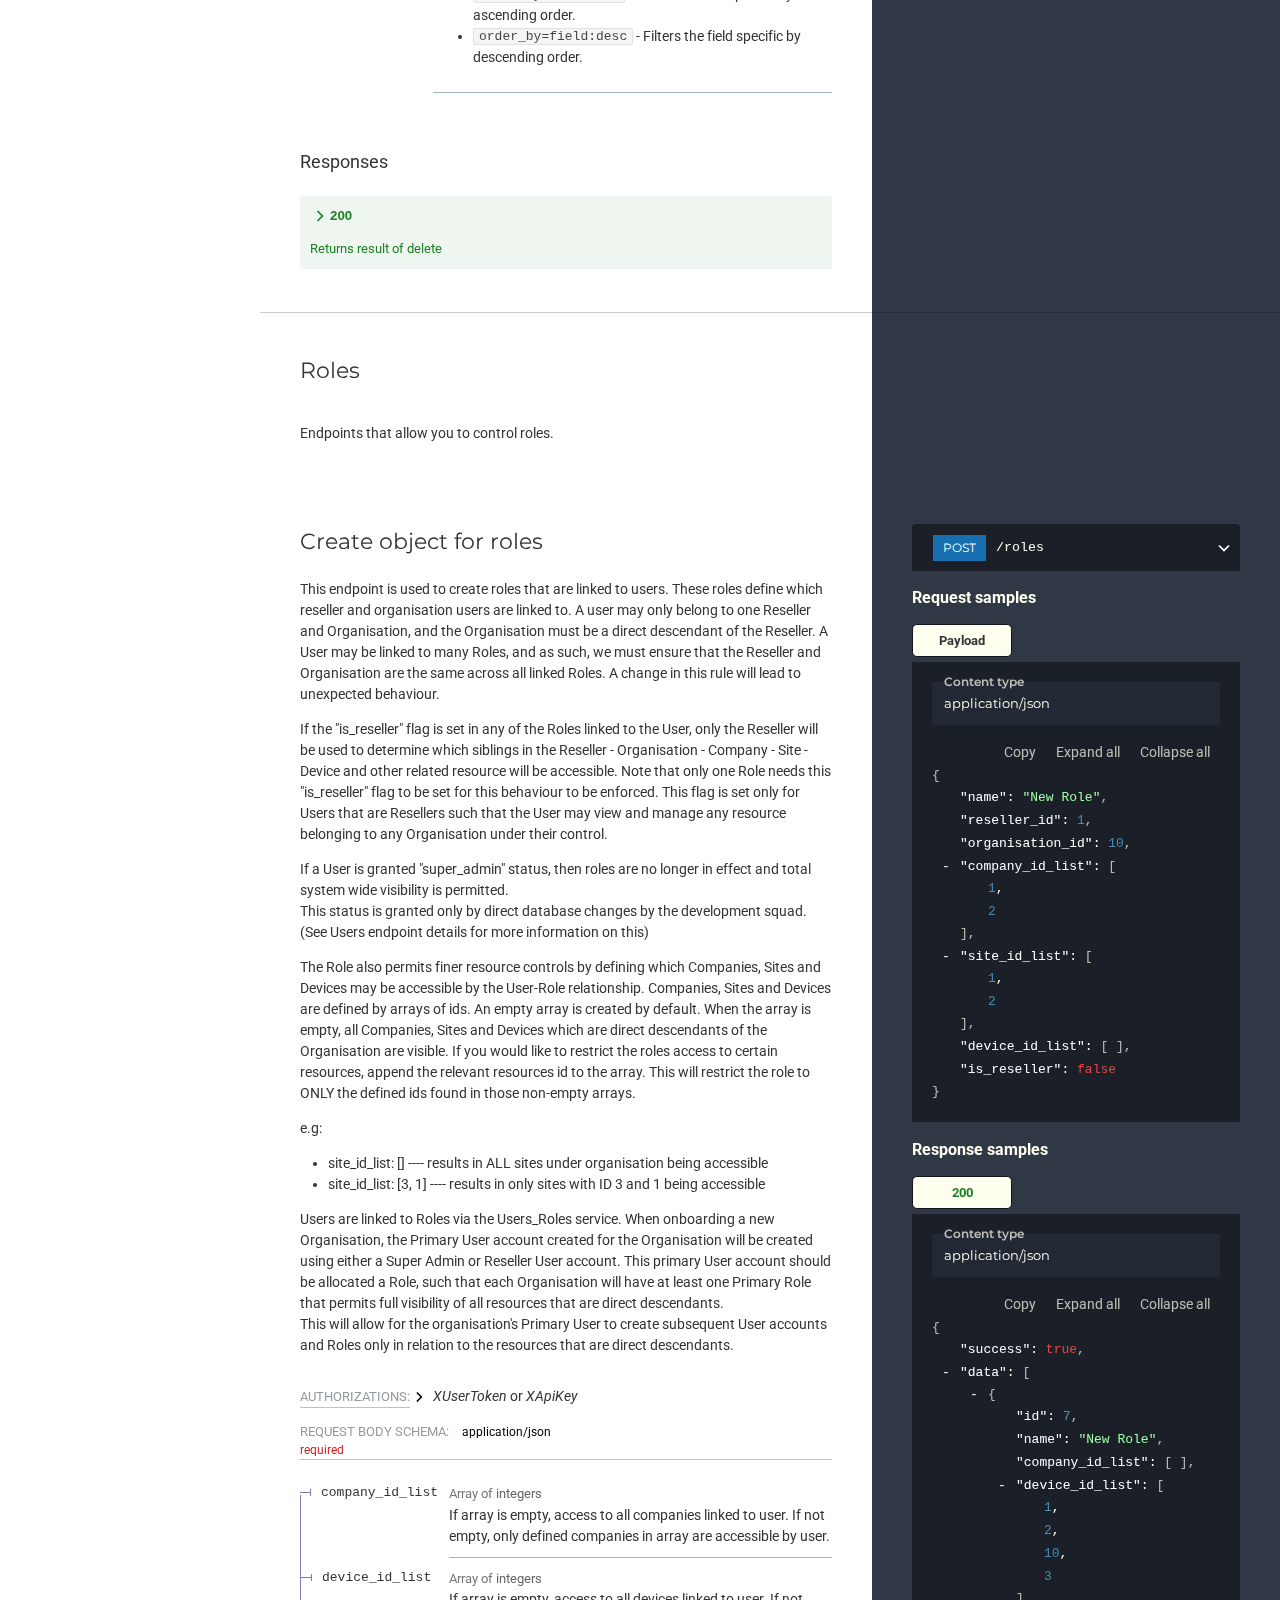
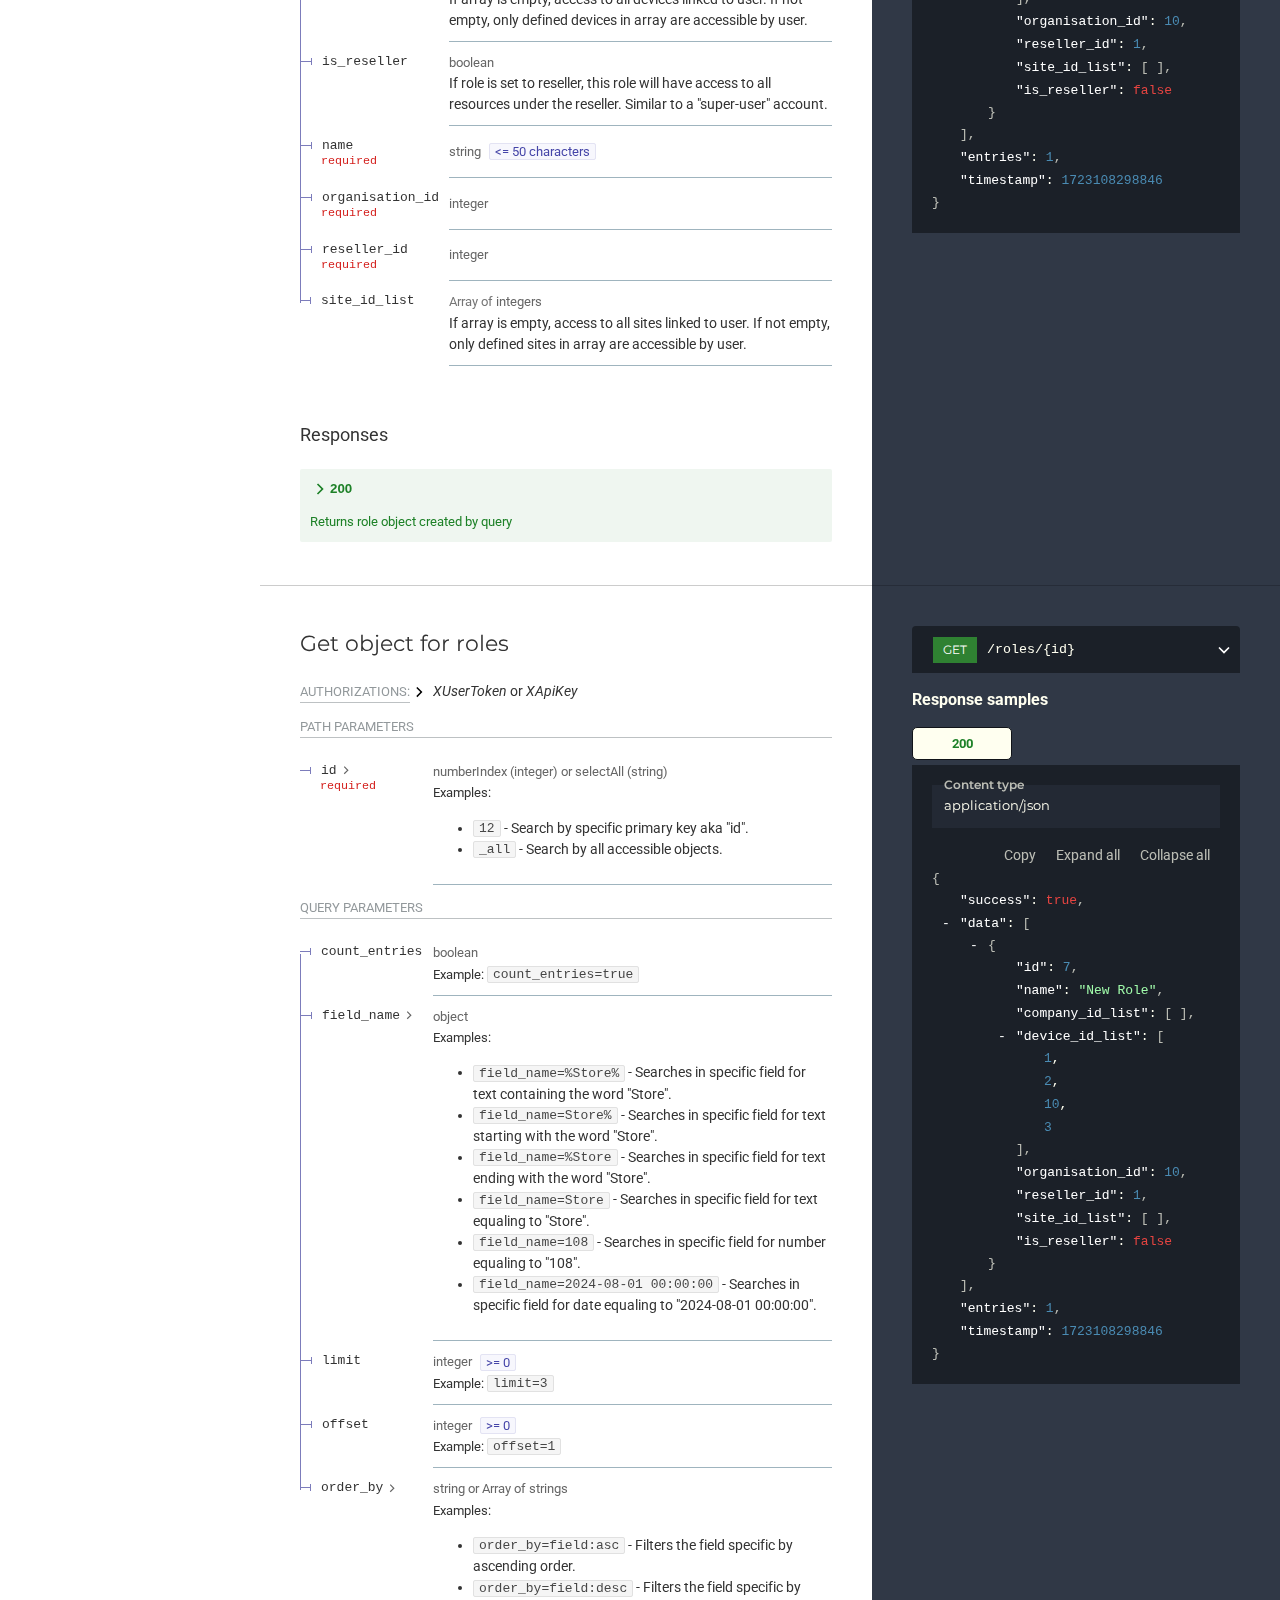
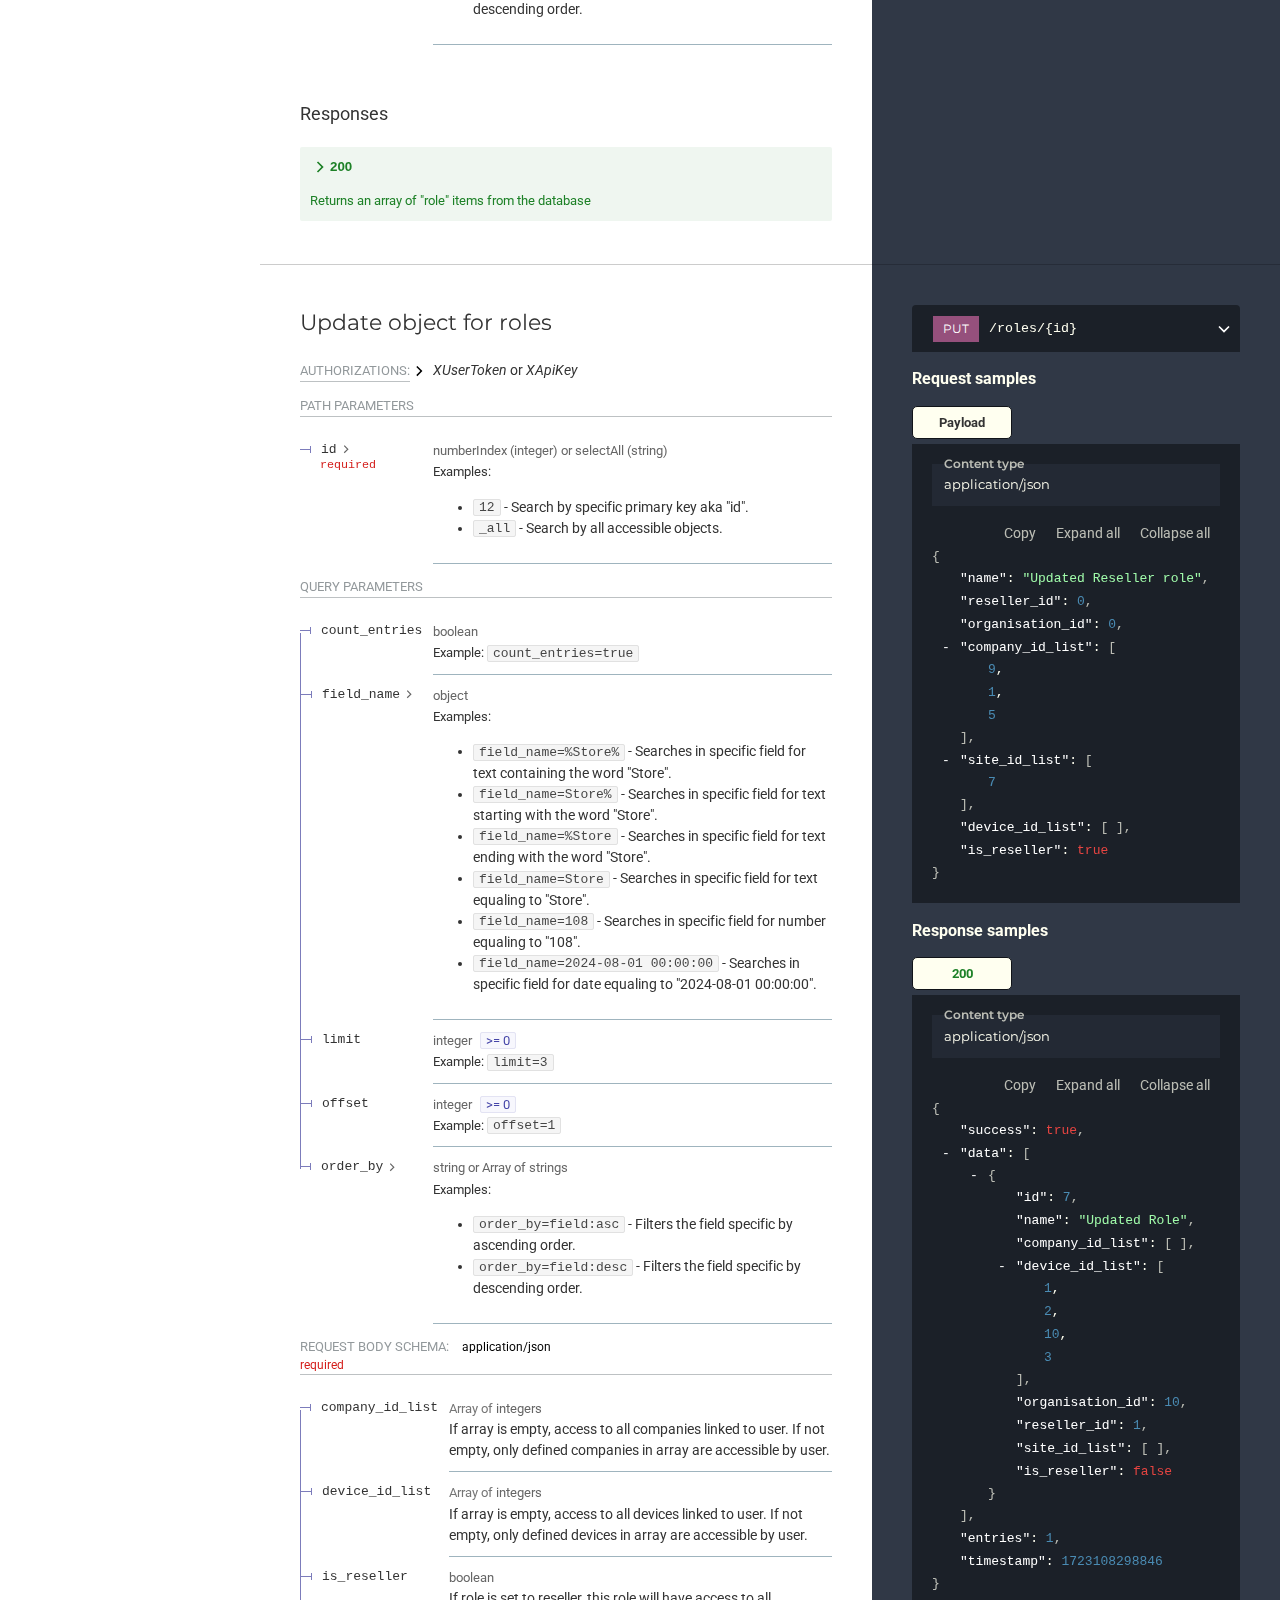
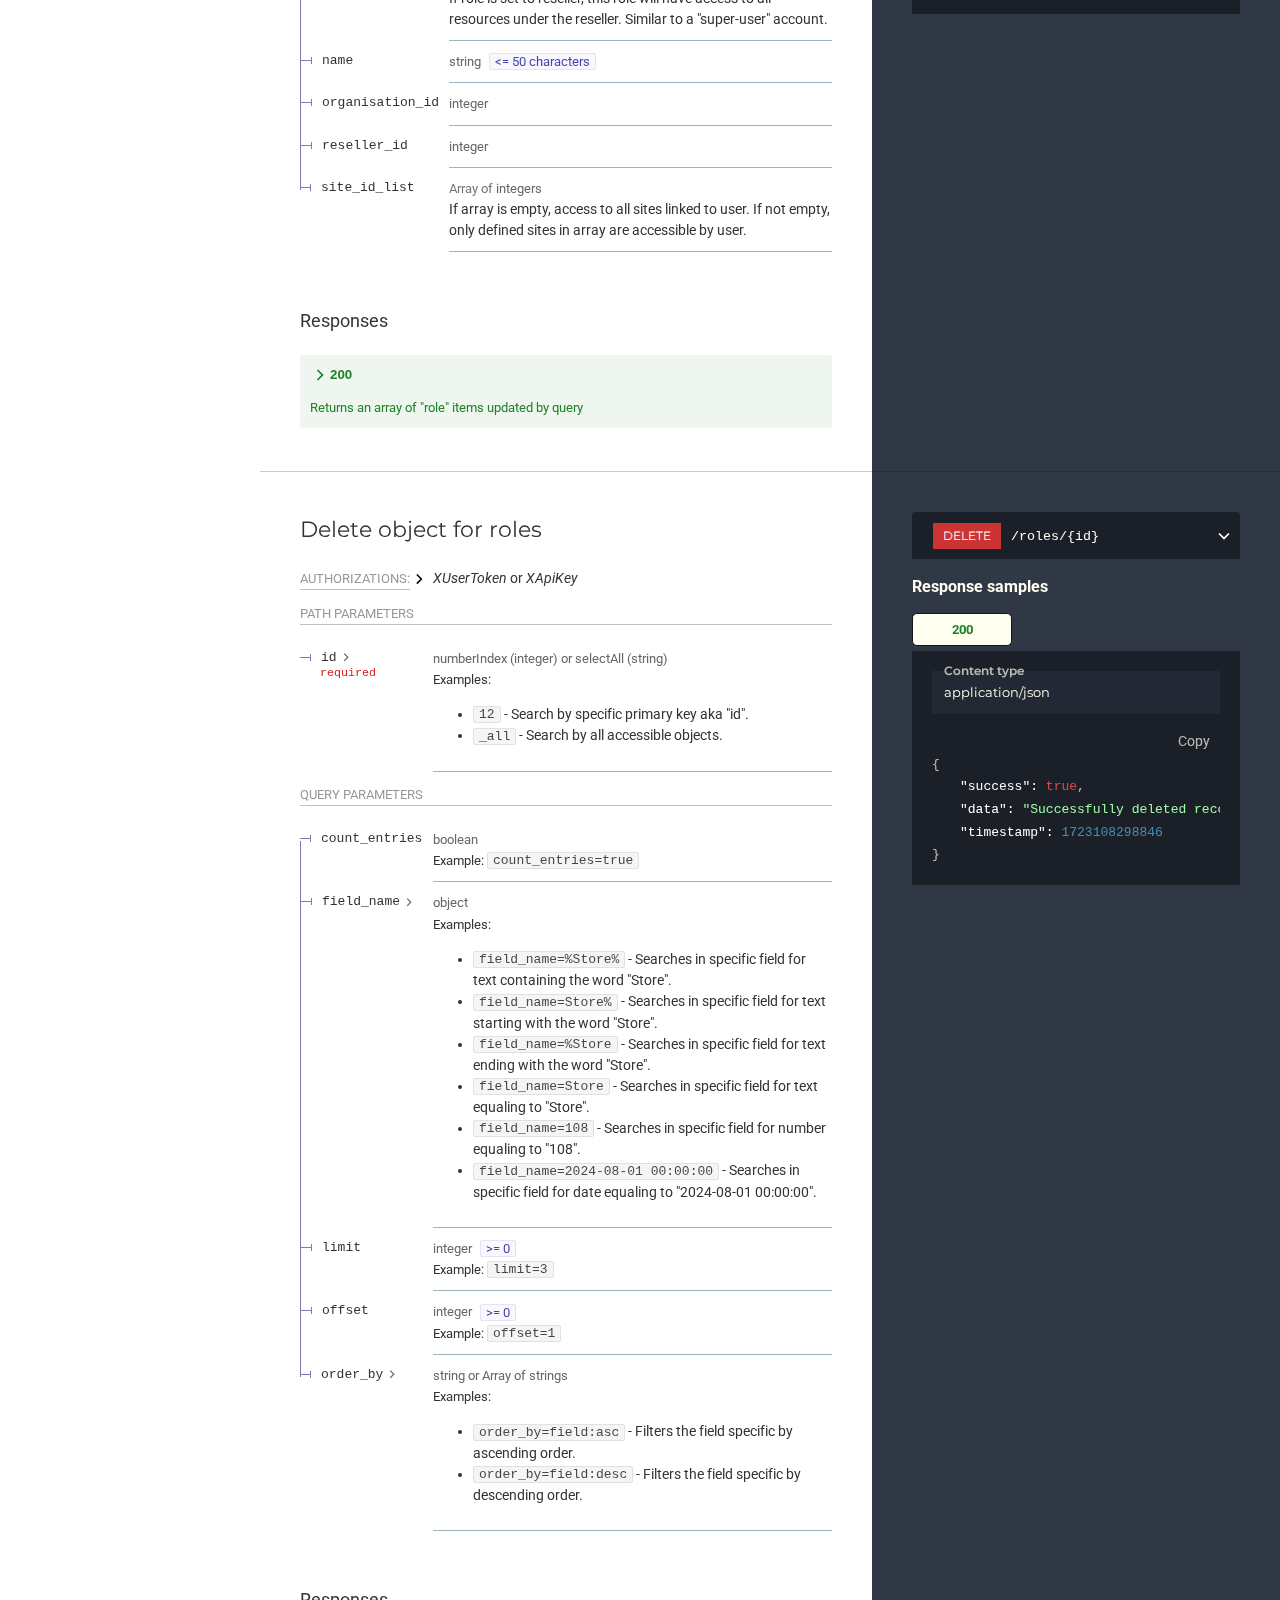
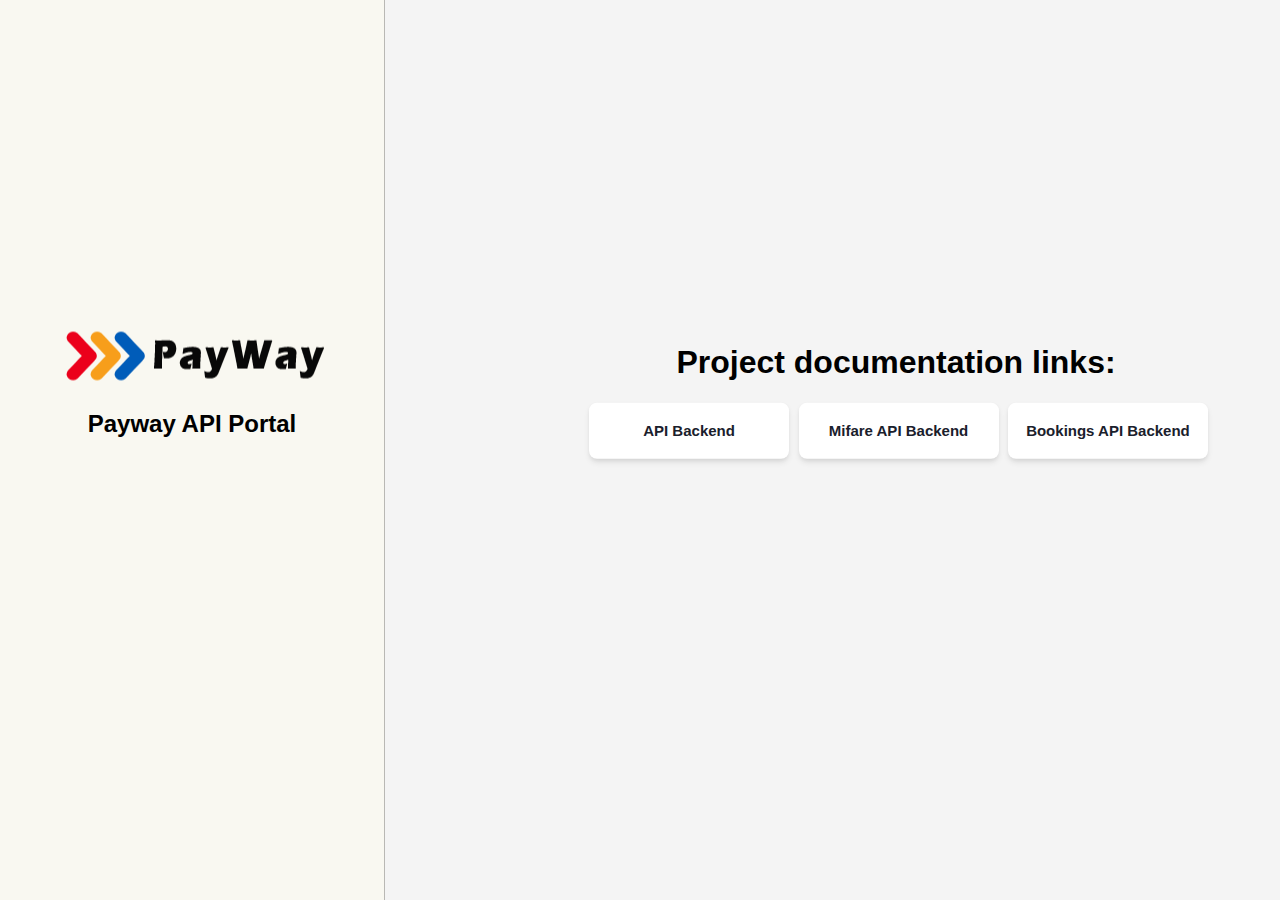
